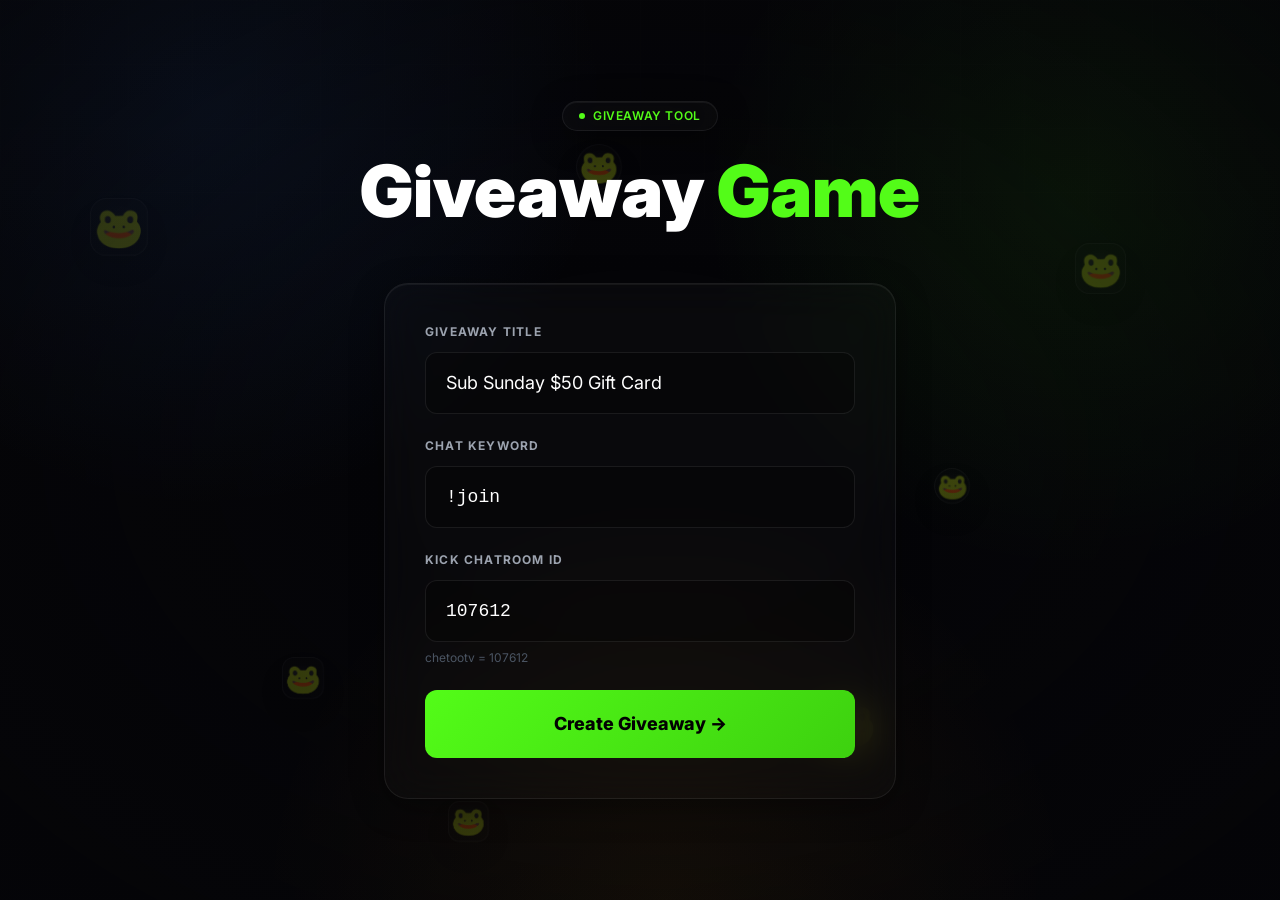
==== index.html @ 561f80f5 "Create index.html" ====
<!DOCTYPE html>
<html lang="en">
<head>
<script>
// IMMEDIATE HIDE LANDING WHEN GAME PARAM PRESENT
(function(){try{var p=new URLSearchParams(window.location.search);if(p.get('game')||p.get('watch')||p.get('boardwatch')||p.get('tournament')||p.get('overlay')){var s=document.createElement('style');s.textContent='#setup-screen,#dashboard-screen,#game-preview-panel{display:none !important} body{background:#050508 !important}';document.documentElement.appendChild(s);document.addEventListener('DOMContentLoaded',function(){document.getElementById('setup-screen')?.classList.add('hidden');document.getElementById('dashboard-screen')?.classList.add('hidden');document.getElementById('game-preview-panel')?.classList.add('hidden');document.body.classList.add('game-mode');});}}catch(e){}})();
</script>

<script>

(function () {
  
  var storageOk = false;
  try {
    var probe = window.localStorage;
    probe.setItem('__ga_probe', '1');
    probe.removeItem('__ga_probe');
    storageOk = true;
  } catch (e) { storageOk = false; }
  if (!storageOk) {
    var mem = {};
    var shim = {
      getItem: function (k) { k = String(k); return Object.prototype.hasOwnProperty.call(mem, k) ? mem[k] : null; },
      setItem: function (k, v) { mem[String(k)] = String(v); },
      removeItem: function (k) { delete mem[String(k)]; },
      clear: function () { mem = {}; },
      key: function (i) { return Object.keys(mem)[i] || null; }
    };
    Object.defineProperty(shim, 'length', { get: function () { return Object.keys(mem).length; } });
    try { Object.defineProperty(window, 'localStorage', { configurable: true, get: function () { return shim; } }); } catch (e) {}
    window.__GA_STORAGE_SHIM = true;
  }

  
  var style = document.createElement('style');
  style.textContent =
    '#ga-toasts{position:fixed;top:14px;left:50%;transform:translateX(-50%);z-index:2147483647;' +
    'display:flex;flex-direction:column;gap:8px;align-items:center;pointer-events:none;' +
    'font-family:system-ui,Segoe UI,sans-serif}' +
    '.ga-toast{pointer-events:auto;cursor:pointer;max-width:min(560px,92vw);padding:12px 18px;' +
    'border-radius:12px;background:#0b1120;color:#e8f0ff;border:1px solid rgba(83,252,24,.5);' +
    'box-shadow:0 10px 40px -10px rgba(0,0,0,.8);font-size:14px;font-weight:600;line-height:1.45;' +
    'white-space:pre-wrap;text-align:center;animation:ga-toast-in .18s ease}' +
    '@keyframes ga-toast-in{from{opacity:0;transform:translateY(-8px)}to{opacity:1;transform:none}}';
  (document.head || document.documentElement).appendChild(style);
  var host = null;
  function toastHost() {
    if (host && host.isConnected) return host;
    host = document.createElement('div');
    host.id = 'ga-toasts';
    (document.body || document.documentElement).appendChild(host);
    return host;
  }
  window.alert = function (msg) {
    var text = String(msg == null ? '' : msg);
    try {
      var box = toastHost();
      var t = document.createElement('div');
      t.className = 'ga-toast';
      t.textContent = text;
      t.onclick = function () { t.remove(); };
      box.appendChild(t);
      while (box.children.length > 4) box.removeChild(box.firstChild);
      setTimeout(function () { t.remove(); }, 4500);
    } catch (e) {}
    try { console.warn('[alert] ' + text); } catch (e) {}
  };
})();
</script>
  <meta charset="UTF-8">
  <meta name="viewport" content="width=device-width, initial-scale=1.0, maximum-scale=1.0, user-scalable=no">
  <title>Giveaway Game</title>
  
  <link href="https://fonts.googleapis.com/css2?family=Space+Grotesk:wght@500;600;700;800&family=JetBrains+Mono:wght@400;500;600;700&family=Inter:wght@400;500;600;700;800;900&display=swap" rel="stylesheet">
  <style>
    :root { --bg:#050508; --surface:#0b0b12; --surface-2:#12121b; --line:rgba(255,255,255,0.07); --brand:#53fc18; --brand-dim:#3dd10f; --cyan:#00d4ff; --red:#ff3366; --gold:#ffd700; --text-dim:#6b7280; }
    * { font-family:'Inter',sans-serif; -webkit-tap-highlight-color:transparent; box-sizing:border-box; }
    .font-display { font-family:'Space Grotesk','Inter',sans-serif; letter-spacing:-0.02em; }
    .font-mono { font-family:'JetBrains Mono',ui-monospace,monospace; }
    html { background:var(--bg); min-height:100%; }
    body { background:transparent; color:white; overflow-x:hidden; touch-action:manipulation; position:relative; }
    .bg-yes-hero { position:fixed; inset:0; z-index:0; overflow:hidden; pointer-events:none; }
    .bg-yes-hero__img { position:absolute; inset:-5%; width:110%; height:110%; object-fit:cover; object-position:center 35%; animation:yesBgPan 16s ease-in-out infinite alternate; will-change:transform; filter:saturate(1.2) contrast(1.1) brightness(1.05); }
    .bg-yes-hero__img--ghost { opacity:0.22; animation:yesBgPanAlt 20s ease-in-out infinite alternate-reverse; filter:blur(4px) saturate(1.5); mix-blend-mode:screen; }
    .bg-yes-hero__pulse { position:absolute; inset:0; z-index:2; background:radial-gradient(circle at 50% 75%,rgba(83,252,24,0.18) 0%,transparent 50%); animation:yesBgPulse 4s ease-in-out infinite; }
    .bg-yes-hero__shade { position:absolute; inset:0; z-index:3; background:linear-gradient(180deg,rgba(5,5,8,0.45) 0%,rgba(5,5,8,0.25) 45%,rgba(5,5,8,0.55) 100%),radial-gradient(ellipse 100% 80% at 50% 20%,transparent 30%,rgba(5,5,8,0.5) 100%); }
    @keyframes yesBgPan { 0%{transform:scale(1) translate(0,0);} 50%{transform:scale(1.08) translate(-1.2%,1.5%);} 100%{transform:scale(1.12) translate(1.5%,-1%);} }
    @keyframes yesBgPanAlt { 0%{transform:scale(1.04) translate(1%,0) rotate(0deg);} 100%{transform:scale(1.14) translate(-2%,2.5%) rotate(0.8deg);} }
    @keyframes yesBgPulse { 0%,100%{opacity:0.4;transform:scale(1);} 50%{opacity:0.85;transform:scale(1.05);} }
    .bg-mesh { position:fixed; inset:0; z-index:1; pointer-events:none; background:radial-gradient(ellipse 80% 50% at 50% -20%,rgba(83,252,24,0.06),transparent),radial-gradient(ellipse 55% 40% at 90% 10%,rgba(0,212,255,0.04),transparent),radial-gradient(ellipse 60% 40% at 10% 90%,rgba(255,51,102,0.03),transparent); }
    .bg-grain { position:fixed; inset:0; z-index:2; pointer-events:none; opacity:0.25; background-image:linear-gradient(rgba(255,255,255,0.025) 1px,transparent 1px),linear-gradient(90deg,rgba(255,255,255,0.025) 1px,transparent 1px); background-size:44px 44px; -webkit-mask-image:radial-gradient(ellipse 70% 60% at 50% 20%,black,transparent); mask-image:radial-gradient(ellipse 70% 60% at 50% 20%,black,transparent); }
    .site-layer { position:relative; z-index:10; }
    body.game-mode .bg-yes-hero, body.game-mode .bg-mesh { display:none !important; }
    body.game-mode #setup-screen, body.game-mode #dashboard-screen, body.game-mode #game-preview-panel, body.game-mode #game-chat-pill { display:none !important; }
    body.game-mode { background:#050508 !important; }
    /* When any game overlay is visible, force hide landing */
    body:has([id$="-overlay"]:not(.hidden)) #setup-screen,
    body:has([id$="-overlay"]:not(.hidden)) #dashboard-screen { display:none !important; }
    .glass { background:rgba(255,255,255,0.02); backdrop-filter:blur(20px); border:1px solid var(--line); box-shadow:0 8px 32px rgba(0,0,0,0.4),inset 0 1px 0 rgba(255,255,255,0.05); }
    .hud-panel { position:relative; }
    .hud-panel::before,.hud-panel::after { content:''; position:absolute; width:18px; height:18px; border:2px solid rgba(83,252,24,0.5); pointer-events:none; }
    .hud-panel::before { top:-1px; left:-1px; border-right:none; border-bottom:none; border-radius:6px 0 0 0; }
    .hud-panel::after { bottom:-1px; right:-1px; border-left:none; border-top:none; border-radius:0 0 6px 0; }
    .eyebrow { font-family:'JetBrains Mono',monospace; font-size:11px; font-weight:600; letter-spacing:0.18em; text-transform:uppercase; }
    .brand-mark { width:34px; height:34px; border-radius:9px; background:linear-gradient(145deg,var(--brand),var(--brand-dim)); display:flex; align-items:center; justify-content:center; font-weight:900; color:#020202; box-shadow:0 4px 20px rgba(83,252,24,0.35); }
    .top-nav { border-bottom:1px solid var(--line); background:linear-gradient(180deg,rgba(5,5,8,0.9),rgba(5,5,8,0.4)); backdrop-filter:blur(12px); }
    .btn-primary { background:linear-gradient(135deg,var(--brand) 0%,var(--brand-dim) 100%); color:#020202; font-weight:800; transition:all 0.2s; }
    .btn-primary:hover { transform:translateY(-2px); box-shadow:0 10px 40px rgba(83,252,24,0.25); }
    .btn-primary:disabled { opacity:0.4; transform:none; cursor:not-allowed; }
    .btn-secondary { background:rgba(255,255,255,0.05); border:1px solid rgba(255,255,255,0.1); color:white; font-weight:600; transition:all 0.2s; }
    .btn-secondary:hover { background:rgba(255,255,255,0.1); border-color:rgba(83,252,24,0.3); }
    .btn-danger { background:linear-gradient(135deg,var(--red) 0%,#e11d48 100%); color:white; font-weight:800; transition:all 0.2s; }
    .btn-danger:hover { transform:translateY(-2px); box-shadow:0 10px 40px rgba(255,51,102,0.3); }
    .input-field { background:rgba(0,0,0,0.3); border:1px solid rgba(255,255,255,0.08); transition:all 0.2s; }
    .input-field:focus { border-color:var(--brand); box-shadow:0 0 0 3px rgba(83,252,24,0.1); outline:none; }
    .stat-card { background:linear-gradient(145deg,rgba(255,255,255,0.03) 0%,rgba(255,255,255,0.01) 100%); border:1px solid rgba(255,255,255,0.05); position:relative; overflow:hidden; }
    .game-bg-animated { position:fixed; inset:0; z-index:-3; overflow:hidden; background:radial-gradient(circle at 20% 50%,rgba(83,252,24,0.06) 0%,transparent 50%),radial-gradient(circle at 80% 20%,rgba(0,212,255,0.04) 0%,transparent 50%),radial-gradient(circle at 40% 80%,rgba(255,51,102,0.03) 0%,transparent 50%); }
    .game-bg-animated::before { content:''; position:absolute; inset:-50%; background:radial-gradient(circle at 30% 30%,rgba(83,252,24,0.05) 0%,transparent 40%),radial-gradient(circle at 70% 70%,rgba(0,212,255,0.04) 0%,transparent 40%),radial-gradient(circle at 50% 50%,rgba(255,51,102,0.03) 0%,transparent 40%); animation:bgDrift 15s ease-in-out infinite alternate; }
    .game-bg-animated::after { content:''; position:absolute; inset:0; background-image:radial-gradient(circle,rgba(255,255,255,0.025) 1px,transparent 1px); background-size:50px 50px; animation:bgGridMove 20s linear infinite; }
    @keyframes bgDrift { 0%{transform:translate(0,0) scale(1) rotate(0deg);} 33%{transform:translate(3%,-2%) scale(1.03) rotate(0.5deg);} 66%{transform:translate(-2%,3%) scale(0.97) rotate(-0.3deg);} 100%{transform:translate(1%,1%) scale(1.02) rotate(0.2deg);} }
    @keyframes bgGridMove { 0%{background-position:0 0;} 100%{background-position:50px 50px;} }
    .game-bg-animated.urgent::before { animation:bgDriftUrgent 0.4s ease-in-out infinite alternate !important; filter:saturate(2) brightness(1.3); }
    @keyframes bgDriftUrgent { 0%{transform:scale(1) rotate(0deg);} 100%{transform:scale(1.15) rotate(2deg);} }
    .timer-urgent { animation:timerPulse 0.35s ease-in-out infinite alternate,timerShake 0.25s ease-in-out infinite !important; color:#ff3366 !important; text-shadow:0 0 40px rgba(255,51,102,0.8),0 0 80px rgba(255,51,102,0.4) !important; }
    @keyframes timerPulse { 0%{transform:scale(1);} 100%{transform:scale(1.2);} }
    @keyframes timerShake { 0%,100%{transform:translateX(0) scale(1.2);} 20%{transform:translateX(-6px) scale(1.2);} 40%{transform:translateX(6px) scale(1.2);} 60%{transform:translateX(-4px) scale(1.2);} 80%{transform:translateX(4px) scale(1.2);} }
    .round-results { animation:resultsIn 0.6s cubic-bezier(0.16,1,0.3,1); }
    @keyframes resultsIn { from{opacity:0;transform:translateY(40px) scale(0.95);} to{opacity:1;transform:translateY(0) scale(1);} }
    .eliminated-pill { animation:elimPulse 0.5s ease-out; border:1px solid rgba(255,51,102,0.45) !important; opacity:0.55; filter:grayscale(0.4); }
    @keyframes elimPulse { 0%{transform:scale(1);opacity:1;} 50%{transform:scale(1.08) rotate(-2deg);opacity:0.7;} 100%{transform:scale(1);opacity:0.55;} }
    .survivor-pill { animation:survGlow 0.5s ease-out 0.2s both; border:1px solid rgba(83,252,24,0.5) !important; box-shadow:0 0 16px rgba(83,252,24,0.15); }
    @keyframes survGlow { from{opacity:0;transform:translateX(-20px);} to{opacity:1;transform:translateX(0);} }
    .stat-card::before { content:''; position:absolute; top:0; left:0; right:0; height:2px; background:linear-gradient(90deg,transparent,var(--stat-color,var(--brand)),transparent); opacity:0.6; }
    .entrant-pill { animation:slideIn 0.4s ease; background:rgba(255,255,255,0.03); border:1px solid rgba(255,255,255,0.06); }
    @keyframes slideIn { from{opacity:0;transform:translateX(-10px);} to{opacity:1;transform:translateX(0);} }
    .live-dot { animation:pulse 2s infinite; }
    @keyframes pulse { 0%,100%{opacity:1;} 50%{opacity:0.4;} }
    .countdown-number { font-family:'Space Grotesk',sans-serif; font-size:20vw; font-weight:800; background:linear-gradient(135deg,#53fc18,#22c55e); -webkit-background-clip:text; -webkit-text-fill-color:transparent; }
    #streamer-start-wrap { pointer-events:none; }
    .hn-pip { color:#4b5563; margin-left:2px; text-shadow:0 0 6px rgba(0,0,0,.6); transition:color .2s, text-shadow .2s; }
    .hn-pip.on { color:#d4a24c; text-shadow:0 0 12px rgba(212,162,76,.75); }
    .streamer-start-btn {
      pointer-events:auto; font-family:'Space Grotesk',sans-serif; font-size:1.35rem; font-weight:800;
      letter-spacing:0.06em; padding:1rem 2.75rem; border-radius:999px; border:none; cursor:pointer;
      color:#050508; background:linear-gradient(135deg,#53fc18,#22c55e);
      box-shadow:0 0 40px rgba(83,252,24,0.45),0 8px 32px rgba(0,0,0,0.5);
      animation:streamerStartPulse 1.6s ease-in-out infinite;
      transition:transform 0.15s ease, box-shadow 0.15s ease;
    }
    .streamer-start-btn:hover { transform:scale(1.06); box-shadow:0 0 55px rgba(83,252,24,0.6),0 12px 40px rgba(0,0,0,0.55); }
    .streamer-start-btn:active { transform:scale(0.98); }
    @keyframes streamerStartPulse { 0%,100%{box-shadow:0 0 40px rgba(83,252,24,0.45),0 8px 32px rgba(0,0,0,0.5);} 50%{box-shadow:0 0 65px rgba(83,252,24,0.75),0 8px 32px rgba(0,0,0,0.5);} }
    .game-preview-btn { position:relative; overflow:hidden; }
    .game-preview-btn::after { content:''; position:absolute; bottom:0; left:0; height:3px; width:0; background:rgba(255,255,255,0.85); border-radius:0 2px 0 0; pointer-events:none; z-index:2; }
    .game-preview-btn.preview-charging::after { animation:previewChargeBar 2s linear forwards; }
    @keyframes previewChargeBar { from{width:0;} to{width:100%;} }
    .game-preview-panel { position:fixed; z-index:200; width:500px; pointer-events:none; border-radius:16px; overflow:hidden; background:#0b0b14; border:1px solid rgba(83,252,24,0.35); box-shadow:0 20px 60px rgba(0,0,0,0.65),0 0 40px rgba(83,252,24,0.12); animation:previewPopIn 0.25s ease-out; }
    @keyframes previewPopIn { from{opacity:0;transform:scale(0.92) translateY(6px);} to{opacity:1;transform:scale(1) translateY(0);} }
    .game-preview-rec { display:flex; align-items:center; gap:6px; padding:8px 12px; font-size:10px; font-weight:800; letter-spacing:0.12em; color:#94a3b8; background:rgba(0,0,0,0.45); border-bottom:1px solid rgba(255,255,255,0.06); }
    .game-preview-rec .rec-dot { width:8px; height:8px; border-radius:50%; background:#ef4444; animation:recBlink 1s ease-in-out infinite; }
    @keyframes recBlink { 0%,100%{opacity:1;} 50%{opacity:0.35;} }
    #game-preview-canvas { display:block; width:100%; height:auto; background:#050508; }
    .game-preview-title { padding:10px 14px 4px; font-size:14px; font-weight:800; color:#fff; }
    .game-preview-desc { padding:0 14px 12px; font-size:11px; line-height:1.45; color:#94a3b8; }
    .winner-text { font-family:'Space Grotesk',sans-serif; font-size:8vw; font-weight:800; background:linear-gradient(135deg,#ffd700,#ffaa00); -webkit-background-clip:text; -webkit-text-fill-color:transparent; }
    .race-track { position:relative; height:180px; background:linear-gradient(180deg,#1a1a2e 0%,#0f0f1a 100%); border-radius:20px; overflow:hidden; border:2px solid rgba(255,255,255,0.08); }
    .link-box { background:rgba(0,0,0,0.4); border:1px solid rgba(83,252,24,0.2); border-radius:8px; padding:10px 14px; font-family:monospace; font-size:12px; color:#53fc18; word-break:break-all; }
    .confetti { position:absolute; width:10px; height:10px; animation:confetti-fall 3s ease-out forwards; }
    @keyframes confetti-fall { 0%{transform:translateY(-100px) rotate(0deg);opacity:1;} 100%{transform:translateY(100vh) rotate(720deg);opacity:0;} }
    .tap-zone { position:fixed; inset:0; display:flex; flex-direction:column; align-items:center; justify-content:center; background:#050508; cursor:pointer; user-select:none; -webkit-user-select:none; }
    .tap-zone:active { background:#0a0a14; }
    .tap-ripple { position:absolute; border-radius:50%; background:rgba(83,252,24,0.25); transform:scale(0); animation:ripple 0.5s ease-out; pointer-events:none; }
    @keyframes ripple { to{transform:scale(4);opacity:0;} }
    .player-hud { position:fixed; bottom:30px; left:50%; transform:translateX(-50%); text-align:center; pointer-events:none; }
    .hidden { display:none !important; }

    
    .manual-tournament-overlay { position:fixed; inset:0; z-index:155; overflow:auto; color:#f8fafc; background:radial-gradient(circle at 50% -15%,rgba(245,158,11,.2),transparent 38%),radial-gradient(circle at 100% 60%,rgba(83,252,24,.08),transparent 35%),#050508; }
    .mt-shell { width:min(1540px,100%); min-height:100%; margin:0 auto; padding:28px; }
    .mt-topbar { display:flex; align-items:center; justify-content:space-between; gap:18px; margin-bottom:22px; }
    .mt-kicker { color:#fbbf24; font:800 11px/1 'JetBrains Mono',monospace; letter-spacing:.2em; text-transform:uppercase; }
    .mt-title { margin:7px 0 0; font:800 clamp(28px,4vw,50px)/1 'Space Grotesk',sans-serif; letter-spacing:-.035em; }
    .mt-close { width:42px; height:42px; flex:0 0 42px; border-radius:12px; border:1px solid rgba(255,255,255,.12); background:rgba(255,255,255,.05); color:#fff; cursor:pointer; font-size:20px; transition:.2s; }
    .mt-close:hover { border-color:rgba(251,191,36,.55); background:rgba(251,191,36,.1); transform:translateY(-1px); }
    .mt-setup { width:min(850px,100%); margin:35px auto 0; padding:clamp(22px,4vw,38px); border:1px solid rgba(251,191,36,.24); border-radius:26px; background:linear-gradient(145deg,rgba(255,255,255,.055),rgba(255,255,255,.018)); box-shadow:0 30px 80px rgba(0,0,0,.42); }
    .mt-setup-head { display:flex; align-items:flex-start; gap:14px; margin-bottom:24px; }
    .mt-step-icon { width:44px; height:44px; display:grid; place-items:center; flex:0 0 44px; border-radius:13px; color:#09090b; background:linear-gradient(135deg,#fde047,#f59e0b); box-shadow:0 8px 25px rgba(245,158,11,.25); font-weight:900; }
    .mt-setup h2 { margin:0 0 5px; font:750 22px/1.2 'Space Grotesk',sans-serif; }
    .mt-muted { margin:0; color:#94a3b8; font-size:13px; line-height:1.55; }
    .mt-name-grid { display:grid; grid-template-columns:repeat(2,minmax(0,1fr)); gap:12px; }
    .mt-input-wrap { display:flex; align-items:center; gap:10px; min-width:0; padding:8px 12px; border:1px solid rgba(255,255,255,.09); border-radius:13px; background:rgba(0,0,0,.28); transition:.2s; }
    .mt-input-wrap:focus-within { border-color:rgba(251,191,36,.75); box-shadow:0 0 0 3px rgba(251,191,36,.1); }
    .mt-seed-num { width:25px; height:25px; display:grid; place-items:center; flex:0 0 25px; border-radius:8px; background:rgba(251,191,36,.12); color:#fbbf24; font:800 11px/1 'JetBrains Mono',monospace; }
    .mt-name-input { width:100%; min-width:0; border:0; outline:0; background:transparent; color:#fff; font-size:14px; font-weight:700; }
    .mt-name-input::placeholder { color:#475569; font-weight:500; }
    .mt-error { min-height:20px; margin-top:12px; color:#fb7185; font-size:12px; font-weight:700; text-align:center; }
    .mt-primary { width:100%; margin-top:4px; padding:15px 18px; border:0; border-radius:14px; cursor:pointer; color:#09090b; background:linear-gradient(135deg,#fde047,#f59e0b); font-size:15px; font-weight:900; letter-spacing:.01em; transition:.2s; }
    .mt-primary:hover:not(:disabled) { transform:translateY(-2px); box-shadow:0 14px 34px rgba(245,158,11,.25); }
    .mt-primary:disabled { cursor:not-allowed; opacity:.35; }
    .mt-board-view { width:100%; }
    .mt-board-toolbar { display:flex; align-items:center; justify-content:space-between; gap:16px; flex-wrap:wrap; margin-bottom:14px; padding:14px 16px; border:1px solid rgba(255,255,255,.07); border-radius:16px; background:rgba(255,255,255,.025); }
    .mt-help { color:#cbd5e1; font-size:13px; }
    .mt-help strong { color:#fbbf24; }
    .mt-actions { display:flex; gap:8px; flex-wrap:wrap; }
    .mt-action-btn { padding:9px 12px; border:1px solid rgba(255,255,255,.1); border-radius:10px; cursor:pointer; background:rgba(255,255,255,.045); color:#e2e8f0; font-size:12px; font-weight:800; transition:.2s; }
    .mt-action-btn:hover:not(:disabled) { border-color:rgba(251,191,36,.45); color:#fbbf24; background:rgba(251,191,36,.08); }
    .mt-action-btn:disabled { cursor:not-allowed; opacity:.32; }
    .mt-progress-track { height:5px; overflow:hidden; margin-bottom:16px; border-radius:99px; background:rgba(255,255,255,.06); }
    .mt-progress-fill { height:100%; width:0; border-radius:inherit; background:linear-gradient(90deg,#f59e0b,#fde047,#53fc18); transition:width .35s ease; }
    .mt-bracket-scroll { width:100%; overflow-x:auto; padding-bottom:12px; border:1px solid rgba(255,255,255,.07); border-radius:22px; background:linear-gradient(180deg,rgba(255,255,255,.026),rgba(255,255,255,.012)); scrollbar-color:#475569 transparent; }
    .mt-bracket-board { position:relative; display:grid; grid-template-columns:repeat(5,minmax(230px,1fr)); gap:50px; width:100%; min-width:1450px; height:720px; padding:20px 28px 24px; }
    .mt-lines { position:absolute; inset:0; z-index:0; overflow:visible; pointer-events:none; }
    .mt-line { fill:none; stroke:rgba(168,85,247,.34); stroke-width:2; vector-effect:non-scaling-stroke; }
    .mt-line.is-complete { stroke:#53fc18; filter:drop-shadow(0 0 5px rgba(83,252,24,.35)); }
    .mt-stage { position:relative; z-index:2; min-width:0; }
    .mt-stage-label { height:34px; display:flex; align-items:center; justify-content:center; gap:8px; color:#94a3b8; font:800 10px/1 'JetBrains Mono',monospace; letter-spacing:.16em; text-transform:uppercase; }
    .mt-stage-label span { display:inline-grid; place-items:center; width:21px; height:21px; border-radius:7px; background:rgba(255,255,255,.07); color:#fbbf24; letter-spacing:0; }
    .mt-stage-body { height:580px; display:flex; flex-direction:column; justify-content:space-around; gap:12px; }
    .mt-match { position:relative; padding:9px; border:1px solid rgba(255,255,255,.09); border-radius:14px; background:linear-gradient(145deg,rgba(19,19,30,.98),rgba(9,9,15,.98)); box-shadow:0 14px 32px rgba(0,0,0,.28); transition:.25s; }
    .mt-match.is-decided { border-color:rgba(83,252,24,.28); }
    .mt-match-tag { display:flex; align-items:center; justify-content:space-between; margin-bottom:6px; padding:0 2px; color:#64748b; font:700 9px/1.2 'JetBrains Mono',monospace; letter-spacing:.1em; text-transform:uppercase; }
    .mt-match-tag .done { color:#53fc18; }
    .mt-player-chip,.mt-drop-slot { min-height:42px; border-radius:10px; }
    .mt-player-chip { position:relative; display:flex; align-items:center; gap:9px; padding:7px 9px; border:1px solid rgba(255,255,255,.085); background:rgba(255,255,255,.045); cursor:grab; user-select:none; transition:transform .16s,border-color .16s,opacity .16s,background .16s,box-shadow .16s; }
    .mt-player-chip + .mt-player-chip { margin-top:6px; }
    .mt-player-chip:hover { transform:translateX(3px); border-color:rgba(251,191,36,.55); background:rgba(251,191,36,.08); }
    .mt-player-chip:active { cursor:grabbing; }
    .mt-player-chip.is-picked { border-color:#fbbf24; box-shadow:0 0 0 3px rgba(251,191,36,.14); }
    .mt-player-chip.is-advanced { border-color:rgba(83,252,24,.56); background:rgba(83,252,24,.09); box-shadow:0 0 18px rgba(83,252,24,.08); }
    .mt-player-chip.is-eliminated { opacity:.35; filter:grayscale(.5); }
    .mt-avatar { width:27px; height:27px; display:grid; place-items:center; flex:0 0 27px; border-radius:8px; color:white; font-size:11px; font-weight:900; box-shadow:inset 0 1px 0 rgba(255,255,255,.2); }
    .mt-player-name { min-width:0; overflow:hidden; color:#f8fafc; font-size:12px; font-weight:800; text-overflow:ellipsis; white-space:nowrap; }
    .mt-drag-icon { margin-left:auto; color:#475569; font-size:13px; }
    .mt-win-mark { margin-left:auto; color:#53fc18; font-size:11px; font-weight:900; }
    .mt-drop-slot { display:flex; align-items:center; margin-top:6px; padding:4px; border:1px dashed rgba(148,163,184,.22); background:rgba(2,6,23,.38); transition:.18s; }
    .mt-drop-slot:first-of-type { margin-top:0; }
    .mt-drop-slot .mt-player-chip { width:100%; min-height:34px; margin:0; padding:4px 6px; }
    .mt-drop-placeholder { width:100%; padding:0 8px; color:#475569; font:700 9px/1.2 'JetBrains Mono',monospace; text-align:center; text-transform:uppercase; }
    .mt-drop-slot.is-valid { border-color:#fbbf24; background:rgba(251,191,36,.12); box-shadow:0 0 0 3px rgba(251,191,36,.1); }
    .mt-drop-slot.is-over { border-color:#53fc18; background:rgba(83,252,24,.13); transform:scale(1.025); }
    .mt-champion-card { position:relative; display:grid; place-items:center; min-height:190px; padding:16px; overflow:hidden; border:1px solid rgba(251,191,36,.34); border-radius:20px; background:radial-gradient(circle at 50% 10%,rgba(251,191,36,.2),transparent 60%),rgba(13,13,20,.96); text-align:center; box-shadow:0 20px 45px rgba(0,0,0,.35); }
    .mt-champion-card::before { content:'🏆'; position:absolute; top:14px; font-size:38px; filter:drop-shadow(0 8px 14px rgba(245,158,11,.25)); }
    .mt-champion-card .mt-drop-slot { width:100%; min-height:58px; margin-top:54px; border-color:rgba(251,191,36,.3); }
    .mt-champion-card.has-winner { border-color:#fbbf24; animation:mtChampionPulse 1.8s ease-in-out infinite; }
    .mt-champion-card.has-winner .mt-player-chip { justify-content:center; border-color:#fbbf24; background:rgba(251,191,36,.13); cursor:default; }
    .mt-champion-card.has-winner .mt-avatar { width:34px; height:34px; flex-basis:34px; }
    .mt-champion-label { position:absolute; top:63px; color:#fbbf24; font:900 10px/1 'JetBrains Mono',monospace; letter-spacing:.15em; text-transform:uppercase; }
    .mt-status { margin:14px 0 0; min-height:22px; color:#94a3b8; font-size:13px; font-weight:700; text-align:center; }
    .mt-status.success { color:#53fc18; }
    .mt-status.error { color:#fb7185; }
    .mt-confetti-piece { position:fixed; z-index:180; top:-20px; width:9px; height:14px; border-radius:2px; pointer-events:none; animation:mtConfettiFall 2.8s cubic-bezier(.15,.8,.25,1) forwards; }
    @keyframes mtChampionPulse { 0%,100%{box-shadow:0 20px 45px rgba(0,0,0,.35),0 0 0 rgba(251,191,36,0)} 50%{box-shadow:0 20px 45px rgba(0,0,0,.35),0 0 34px rgba(251,191,36,.24)} }
    @keyframes mtConfettiFall { to{transform:translate3d(var(--drift),105vh,0) rotate(820deg);opacity:.1} }
    @media (max-width:700px) { .mt-shell{padding:18px 12px}.mt-name-grid{grid-template-columns:1fr}.mt-title{font-size:30px}.mt-board-toolbar{align-items:flex-start}.mt-actions{width:100%}.mt-action-btn{flex:1}.mt-bracket-board{min-width:1120px;padding-inline:20px} }
    @media (prefers-reduced-motion:reduce) { .mt-player-chip,.mt-primary,.mt-close{transition:none}.mt-champion-card.has-winner{animation:none}.mt-confetti-piece{display:none} }

    
    .bg-yes-hero,.bg-mesh,.bg-grain,.game-bg-animated { display:none !important; }
    body { background:#050508 !important; }
    body.game-mode { background:#050508 !important; }
    body > [id$="-overlay"],.manual-tournament-overlay { background:transparent !important; }
    .tap-zone { background:transparent !important; }
    .floating-world-bg { position:fixed; inset:0; z-index:3; overflow:hidden; pointer-events:none; background:#050508; isolation:isolate; }
    .floating-world-bg::before { content:''; position:absolute; inset:0; z-index:-2; background:radial-gradient(circle at 16% 12%,rgba(59,130,246,.1),transparent 30%),radial-gradient(circle at 84% 22%,rgba(83,252,24,.075),transparent 29%),radial-gradient(circle at 52% 100%,rgba(245,158,11,.075),transparent 36%); }
    .floating-world-bg::after { content:''; position:absolute; inset:0; z-index:4; background:radial-gradient(ellipse at center,transparent 28%,rgba(5,5,8,.48) 100%); }
    .fw-grid { position:absolute; inset:0; z-index:-1; opacity:.16; background-image:linear-gradient(rgba(255,255,255,.035) 1px,transparent 1px),linear-gradient(90deg,rgba(255,255,255,.035) 1px,transparent 1px); background-size:64px 64px; -webkit-mask-image:linear-gradient(to bottom,black,transparent 88%); mask-image:linear-gradient(to bottom,black,transparent 88%); }
    .fw-object { position:absolute; z-index:1; display:grid; place-items:center; width:calc(var(--size) * 1.45); height:calc(var(--size) * 1.45); border:1px solid rgba(255,255,255,.09); border-radius:28%; background:rgba(255,255,255,.035); font-size:var(--size); line-height:1; opacity:.32; filter:drop-shadow(0 12px 16px rgba(0,0,0,.5)); will-change:transform; }
    .fw-object::after { content:''; position:absolute; inset:9%; z-index:-1; border-radius:inherit; background:radial-gradient(circle,rgba(255,255,255,.08),transparent 68%); }
    .fw-car { left:-12vw; top:var(--top); animation:fwDrive var(--duration) linear var(--delay) infinite; }
    .fw-plane { right:-12vw; top:var(--top); animation:fwFly var(--duration) linear var(--delay) infinite; }
    .fw-frog { left:var(--left); top:var(--top); animation:fwFrogFloat var(--duration) ease-in-out var(--delay) infinite alternate; }
    .fw-object:nth-child(3n) { border-radius:50%; }
    .fw-object:nth-child(4n) { opacity:.22; }
    @keyframes fwDrive { 0%{transform:translate3d(-16vw,12px,0) rotate(-7deg)} 24%{transform:translate3d(28vw,-22px,0) rotate(4deg)} 52%{transform:translate3d(63vw,18px,0) rotate(-3deg)} 78%{transform:translate3d(94vw,-14px,0) rotate(5deg)} 100%{transform:translate3d(128vw,10px,0) rotate(-5deg)} }
    @keyframes fwFly { 0%{transform:translate3d(16vw,28px,0) rotate(-13deg)} 35%{transform:translate3d(-35vw,-34px,0) rotate(-5deg)} 68%{transform:translate3d(-78vw,18px,0) rotate(-11deg)} 100%{transform:translate3d(-128vw,-24px,0) rotate(-7deg)} }
    @keyframes fwFrogFloat { 0%{transform:translate3d(-10px,-18px,0) rotate(-8deg) scale(.93)} 48%{transform:translate3d(16px,9px,0) rotate(5deg) scale(1.04)} 100%{transform:translate3d(-7px,28px,0) rotate(-3deg) scale(.98)} }
    @media (max-width:700px) { .fw-object{opacity:.23}.fw-hide-mobile{display:none}.fw-grid{background-size:48px 48px} }
    @media (prefers-reduced-motion:reduce) { .fw-object{animation:none !important} }
    

    body.game-mode .fw-object { display:none !important; }

    
    .p-card { animation:slideIn 0.35s ease; background:rgba(255,255,255,0.035); border:1px solid rgba(255,255,255,0.07); border-radius:14px; padding:8px; display:flex; flex-direction:column; align-items:center; gap:6px; position:relative; transition:all .25s; }
    .p-avatar { width:38px; height:38px; border-radius:50%; display:flex; align-items:center; justify-content:center; font-weight:800; font-size:14px; color:#050508; flex-shrink:0; box-shadow:0 2px 10px rgba(0,0,0,0.4), inset 0 1px 0 rgba(255,255,255,0.35); border:2px solid rgba(255,255,255,0.15); }
    .p-name { font-size:11px; font-weight:700; color:#e5e7eb; text-align:center; white-space:nowrap; overflow:hidden; text-overflow:ellipsis; max-width:100%; }
    .p-value { font-size:10px; font-weight:700; padding:1px 8px; border-radius:99px; background:rgba(255,255,255,0.08); color:#9ca3af; }
    .p-rank { position:absolute; top:-6px; left:-6px; width:18px; height:18px; border-radius:50%; background:#ffd700; color:#050508; font-size:10px; font-weight:900; display:flex; align-items:center; justify-content:center; box-shadow:0 2px 6px rgba(0,0,0,0.5); }
    .p-card.is-survivor { border-color:rgba(83,252,24,0.5); box-shadow:0 0 14px rgba(83,252,24,0.18); animation:survGlow .5s ease-out .1s both; }
    .p-card.is-eliminated { opacity:0.4; filter:grayscale(0.6); border-color:rgba(255,51,102,0.4); animation:elimPulse .5s ease-out; }
    .p-card.is-eliminated .p-avatar { filter:grayscale(1); }
    

    .p-remove { position:absolute; top:-6px; right:-6px; width:19px; height:19px; border-radius:50%; border:1px solid rgba(255,255,255,.16); background:#14141b; color:#9ca3af; font-size:10px; font-weight:900; line-height:1; cursor:pointer; display:flex; align-items:center; justify-content:center; opacity:.34; transition:.18s; padding:0; }
    .p-card:hover .p-remove { opacity:1; }
    .p-remove:hover { background:#ff3366; color:#050508; border-color:#ff3366; transform:scale(1.12); }
    .p-remove:focus-visible { opacity:1; outline:2px solid #a855f7; outline-offset:2px; }
    .entrants-tool { padding:4px 9px; border-radius:8px; border:1px solid rgba(255,255,255,.09); background:rgba(255,255,255,.04); color:#9ca3af; font-size:9px; font-weight:900; letter-spacing:.08em; cursor:pointer; transition:.18s; }
    .entrants-tool:hover:not(:disabled) { color:#ff3366; border-color:rgba(255,51,102,.45); background:rgba(255,51,102,.08); }
    .entrants-tool:disabled { opacity:.3; cursor:not-allowed; }
    #entrants-status { color:#53fc18; }
    .p-card.is-leader { border-color:rgba(255,215,0,0.6); box-shadow:0 0 18px rgba(255,215,0,0.2); }
    .p-live-badge { position:absolute; bottom:-4px; right:-4px; width:12px; height:12px; border-radius:50%; background:#53fc18; border:2px solid #050508; }
    .p-grid { display:grid; grid-template-columns:repeat(auto-fill,minmax(72px,1fr)); gap:10px; }

    
    #entrants-grid, #kick-chat-feed { scrollbar-width:thin; scrollbar-gutter:stable; }
    #entrants-grid { scrollbar-color:#8b5cf6 rgba(255,255,255,.035); }
    #kick-chat-feed { scrollbar-color:#53fc18 rgba(255,255,255,.035); }
    #entrants-grid::-webkit-scrollbar, #kick-chat-feed::-webkit-scrollbar { width:6px; height:6px; }
    #entrants-grid::-webkit-scrollbar-track, #kick-chat-feed::-webkit-scrollbar-track { background:rgba(255,255,255,.025); border-radius:999px; }
    #entrants-grid::-webkit-scrollbar-thumb { background:linear-gradient(180deg,#c084fc,#7c3aed); border-radius:999px; border:1px solid rgba(8,8,12,.75); }
    #kick-chat-feed::-webkit-scrollbar-thumb { background:linear-gradient(180deg,#86efac,#22c55e); border-radius:999px; border:1px solid rgba(8,8,12,.75); }
    #entrants-grid::-webkit-scrollbar-thumb:hover { background:linear-gradient(180deg,#d8b4fe,#a855f7); }
    #kick-chat-feed::-webkit-scrollbar-thumb:hover { background:linear-gradient(180deg,#bbf7d0,#53fc18); }
    #entrants-grid::-webkit-scrollbar-button, #kick-chat-feed::-webkit-scrollbar-button { display:none; width:0; height:0; }
    #entrants-grid::-webkit-scrollbar-corner, #kick-chat-feed::-webkit-scrollbar-corner { background:transparent; }

    .p-count-badge { display:inline-flex; align-items:center; gap:6px; background:rgba(83,252,24,0.1); border:1px solid rgba(83,252,24,0.25); color:#53fc18; font-weight:800; font-size:12px; padding:4px 12px; border-radius:99px; }
    .lane-label { font-size:10px; font-weight:700; color:#9ca3af; white-space:nowrap; overflow:hidden; text-overflow:ellipsis; }
    .legend-scroll { max-height:64px; overflow-y:auto; display:flex; flex-wrap:wrap; gap:6px; justify-content:center; }
    .legend-chip { display:flex; align-items:center; gap:5px; background:rgba(255,255,255,0.05); border:1px solid rgba(255,255,255,0.08); border-radius:99px; padding:3px 9px 3px 3px; font-size:10px; font-weight:700; }
    .legend-dot { width:10px; height:10px; border-radius:50%; flex-shrink:0; }
    .special-meter { height:8px; border-radius:4px; background:rgba(255,255,255,0.08); overflow:hidden; }
    .special-fill { height:100%; border-radius:4px; transition:width .2s; background:linear-gradient(90deg,#ffd700,#ff9d00); }
  </style>
<base target="_blank">
<base target="_blank">
<base target="_blank">
<base target="_blank">
  
  <style>
*,:after,:before{--tw-border-spacing-x:0;--tw-border-spacing-y:0;--tw-translate-x:0;--tw-translate-y:0;--tw-rotate:0;--tw-skew-x:0;--tw-skew-y:0;--tw-scale-x:1;--tw-scale-y:1;--tw-pan-x: ;--tw-pan-y: ;--tw-pinch-zoom: ;--tw-scroll-snap-strictness:proximity;--tw-gradient-from-position: ;--tw-gradient-via-position: ;--tw-gradient-to-position: ;--tw-ordinal: ;--tw-slashed-zero: ;--tw-numeric-figure: ;--tw-numeric-spacing: ;--tw-numeric-fraction: ;--tw-ring-inset: ;--tw-ring-offset-width:0px;--tw-ring-offset-color:#fff;--tw-ring-color:rgba(59,130,246,.5);--tw-ring-offset-shadow:0 0 #0000;--tw-ring-shadow:0 0 #0000;--tw-shadow:0 0 #0000;--tw-shadow-colored:0 0 #0000;--tw-blur: ;--tw-brightness: ;--tw-contrast: ;--tw-grayscale: ;--tw-hue-rotate: ;--tw-invert: ;--tw-saturate: ;--tw-sepia: ;--tw-drop-shadow: ;--tw-backdrop-blur: ;--tw-backdrop-brightness: ;--tw-backdrop-contrast: ;--tw-backdrop-grayscale: ;--tw-backdrop-hue-rotate: ;--tw-backdrop-invert: ;--tw-backdrop-opacity: ;--tw-backdrop-saturate: ;--tw-backdrop-sepia: ;--tw-contain-size: ;--tw-contain-layout: ;--tw-contain-paint: ;--tw-contain-style: }::backdrop{--tw-border-spacing-x:0;--tw-border-spacing-y:0;--tw-translate-x:0;--tw-translate-y:0;--tw-rotate:0;--tw-skew-x:0;--tw-skew-y:0;--tw-scale-x:1;--tw-scale-y:1;--tw-pan-x: ;--tw-pan-y: ;--tw-pinch-zoom: ;--tw-scroll-snap-strictness:proximity;--tw-gradient-from-position: ;--tw-gradient-via-position: ;--tw-gradient-to-position: ;--tw-ordinal: ;--tw-slashed-zero: ;--tw-numeric-figure: ;--tw-numeric-spacing: ;--tw-numeric-fraction: ;--tw-ring-inset: ;--tw-ring-offset-width:0px;--tw-ring-offset-color:#fff;--tw-ring-color:rgba(59,130,246,.5);--tw-ring-offset-shadow:0 0 #0000;--tw-ring-shadow:0 0 #0000;--tw-shadow:0 0 #0000;--tw-shadow-colored:0 0 #0000;--tw-blur: ;--tw-brightness: ;--tw-contrast: ;--tw-grayscale: ;--tw-hue-rotate: ;--tw-invert: ;--tw-saturate: ;--tw-sepia: ;--tw-drop-shadow: ;--tw-backdrop-blur: ;--tw-backdrop-brightness: ;--tw-backdrop-contrast: ;--tw-backdrop-grayscale: ;--tw-backdrop-hue-rotate: ;--tw-backdrop-invert: ;--tw-backdrop-opacity: ;--tw-backdrop-saturate: ;--tw-backdrop-sepia: ;--tw-contain-size: ;--tw-contain-layout: ;--tw-contain-paint: ;--tw-contain-style: }*,:after,:before{box-sizing:border-box;border:0 solid #e5e7eb}:after,:before{--tw-content:""}:host,html{line-height:1.5;-webkit-text-size-adjust:100%;-moz-tab-size:4;-o-tab-size:4;tab-size:4;font-family:ui-sans-serif,system-ui,sans-serif,Apple Color Emoji,Segoe UI Emoji,Segoe UI Symbol,Noto Color Emoji;font-feature-settings:normal;font-variation-settings:normal;-webkit-tap-highlight-color:transparent}body{margin:0;line-height:inherit}hr{height:0;color:inherit;border-top-width:1px}abbr:where([title]){-webkit-text-decoration:underline dotted;text-decoration:underline dotted}h1,h2,h3,h4,h5,h6{font-size:inherit;font-weight:inherit}a{color:inherit;text-decoration:inherit}b,strong{font-weight:bolder}code,kbd,pre,samp{font-family:ui-monospace,SFMono-Regular,Menlo,Monaco,Consolas,Liberation Mono,Courier New,monospace;font-feature-settings:normal;font-variation-settings:normal;font-size:1em}small{font-size:80%}sub,sup{font-size:75%;line-height:0;position:relative;vertical-align:baseline}sub{bottom:-.25em}sup{top:-.5em}table{text-indent:0;border-color:inherit;border-collapse:collapse}button,input,optgroup,select,textarea{font-family:inherit;font-feature-settings:inherit;font-variation-settings:inherit;font-size:100%;font-weight:inherit;line-height:inherit;letter-spacing:inherit;color:inherit;margin:0;padding:0}button,select{text-transform:none}button,input:where([type=button]),input:where([type=reset]),input:where([type=submit]){-webkit-appearance:button;background-color:transparent;background-image:none}:-moz-focusring{outline:auto}:-moz-ui-invalid{box-shadow:none}progress{vertical-align:baseline}::-webkit-inner-spin-button,::-webkit-outer-spin-button{height:auto}[type=search]{-webkit-appearance:textfield;outline-offset:-2px}::-webkit-search-decoration{-webkit-appearance:none}::-webkit-file-upload-button{-webkit-appearance:button;font:inherit}summary{display:list-item}blockquote,dd,dl,figure,h1,h2,h3,h4,h5,h6,hr,p,pre{margin:0}fieldset{margin:0}fieldset,legend{padding:0}menu,ol,ul{list-style:none;margin:0;padding:0}dialog{padding:0}textarea{resize:vertical}input::-moz-placeholder,textarea::-moz-placeholder{opacity:1;color:#9ca3af}input::placeholder,textarea::placeholder{opacity:1;color:#9ca3af}[role=button],button{cursor:pointer}:disabled{cursor:default}audio,canvas,embed,iframe,img,object,svg,video{display:block;vertical-align:middle}img,video{max-width:100%;height:auto}[hidden]:where(:not([hidden=until-found])){display:none}.container{width:100%}@media (min-width:640px){.container{max-width:640px}}@media (min-width:768px){.container{max-width:768px}}@media (min-width:1024px){.container{max-width:1024px}}@media (min-width:1280px){.container{max-width:1280px}}@media (min-width:1536px){.container{max-width:1536px}}.pointer-events-none{pointer-events:none}.visible{visibility:visible}.invisible{visibility:hidden}.collapse{visibility:collapse}.static{position:static}.fixed{position:fixed}.absolute{position:absolute}.relative{position:relative}.inset-0{inset:0}.-bottom-24{bottom:-6rem}.-left-16{left:-4rem}.-left-20{left:-5rem}.-right-20{right:-5rem}.-top-16{top:-4rem}.-top-24{top:-6rem}.left-3{left:.75rem}.right-3{right:.75rem}.top-3{top:.75rem}.z-50{z-index:50}.z-\[100\]{z-index:100}.z-\[60\]{z-index:60}.order-1{order:1}.order-2{order:2}.order-3{order:3}.col-span-full{grid-column:1/-1}.mx-auto{margin-left:auto;margin-right:auto}.my-0\.5{margin-top:.125rem;margin-bottom:.125rem}.my-1{margin-top:.25rem}.mb-1,.my-1{margin-bottom:.25rem}.mb-10{margin-bottom:2.5rem}.mb-2{margin-bottom:.5rem}.mb-2\.5{margin-bottom:.625rem}.mb-3{margin-bottom:.75rem}.mb-4{margin-bottom:1rem}.mb-5{margin-bottom:1.25rem}.mb-6{margin-bottom:1.5rem}.mb-7{margin-bottom:1.75rem}.mb-8{margin-bottom:2rem}.ml-auto{margin-left:auto}.mr-2{margin-right:.5rem}.mt-1{margin-top:.25rem}.mt-2{margin-top:.5rem}.mt-3{margin-top:.75rem}.mt-4{margin-top:1rem}.mt-6{margin-top:1.5rem}.mt-7{margin-top:1.75rem}.mt-8{margin-top:2rem}.block{display:block}.inline-block{display:inline-block}.flex{display:flex}.inline-flex{display:inline-flex}.table{display:table}.\!grid{display:grid!important}.grid{display:grid}.contents{display:contents}.hidden{display:none}.h-1\.5{height:.375rem}.h-12{height:3rem}.h-14{height:3.5rem}.h-16{height:4rem}.h-2{height:.5rem}.h-2\.5{height:.625rem}.h-20{height:5rem}.h-3{height:.75rem}.h-44{height:11rem}.h-6{height:1.5rem}.h-64{height:16rem}.h-7{height:1.75rem}.h-9{height:2.25rem}.h-full{height:100%}.min-h-\[260px\]{min-height:260px}.min-h-\[430px\]{min-height:430px}.min-h-full{min-height:100%}.min-h-screen{min-height:100vh}.w-1\.5{width:.375rem}.w-12{width:3rem}.w-14{width:3.5rem}.w-16{width:4rem}.w-2{width:.5rem}.w-2\.5{width:.625rem}.w-20{width:5rem}.w-24{width:6rem}.w-3{width:.75rem}.w-36{width:9rem}.w-44{width:11rem}.w-64{width:16rem}.w-7{width:1.75rem}.w-9{width:2.25rem}.w-full{width:100%}.min-w-0{min-width:0}.min-w-\[130px\]{min-width:130px}.min-w-\[150px\]{min-width:150px}.max-w-28{max-width:7rem}.max-w-2xl{max-width:42rem}.max-w-3xl{max-width:48rem}.max-w-4xl{max-width:56rem}.max-w-5xl{max-width:64rem}.max-w-6xl{max-width:72rem}.max-w-7xl{max-width:80rem}.max-w-\[1200px\]{max-width:1200px}.max-w-\[1220px\]{max-width:1220px}.max-w-\[1540px\]{max-width:1540px}.max-w-lg{max-width:32rem}.max-w-xl{max-width:36rem}.flex-1{flex:1 1 0%}.shrink{flex-shrink:1}.shrink-0{flex-shrink:0}.grow{flex-grow:1}.transform{transform:translate(var(--tw-translate-x),var(--tw-translate-y)) rotate(var(--tw-rotate)) skewX(var(--tw-skew-x)) skewY(var(--tw-skew-y)) scaleX(var(--tw-scale-x)) scaleY(var(--tw-scale-y))}@keyframes pulse{50%{opacity:.5}}.animate-pulse{animation:pulse 2s cubic-bezier(.4,0,.6,1) infinite}.cursor-pointer{cursor:pointer}.resize{resize:both}.grid-cols-1{grid-template-columns:repeat(1,minmax(0,1fr))}.grid-cols-2{grid-template-columns:repeat(2,minmax(0,1fr))}.grid-cols-3{grid-template-columns:repeat(3,minmax(0,1fr))}.grid-cols-4{grid-template-columns:repeat(4,minmax(0,1fr))}.grid-cols-\[1fr_120px_1fr\]{grid-template-columns:1fr 120px 1fr}.grid-cols-\[1fr_130px_1fr\]{grid-template-columns:1fr 130px 1fr}.grid-cols-\[1fr_96px_1fr\]{grid-template-columns:1fr 96px 1fr}.grid-cols-\[1fr_auto\]{grid-template-columns:1fr auto}.grid-cols-\[1fr_auto_1fr\]{grid-template-columns:1fr auto 1fr}.flex-row-reverse{flex-direction:row-reverse}.flex-col{flex-direction:column}.flex-wrap{flex-wrap:wrap}.content-start{align-content:flex-start}.items-start{align-items:flex-start}.items-end{align-items:flex-end}.items-center{align-items:center}.items-stretch{align-items:stretch}.justify-start{justify-content:flex-start}.justify-end{justify-content:flex-end}.justify-center{justify-content:center}.justify-between{justify-content:space-between}.gap-1\.5{gap:.375rem}.gap-2{gap:.5rem}.gap-3{gap:.75rem}.gap-4{gap:1rem}.gap-6{gap:1.5rem}.space-y-2>:not([hidden])~:not([hidden]){--tw-space-y-reverse:0;margin-top:calc(.5rem*(1 - var(--tw-space-y-reverse)));margin-bottom:calc(.5rem*var(--tw-space-y-reverse))}.space-y-6>:not([hidden])~:not([hidden]){--tw-space-y-reverse:0;margin-top:calc(1.5rem*(1 - var(--tw-space-y-reverse)));margin-bottom:calc(1.5rem*var(--tw-space-y-reverse))}.overflow-hidden{overflow:hidden}.overflow-y-auto{overflow-y:auto}.truncate{overflow:hidden;text-overflow:ellipsis}.truncate,.whitespace-nowrap{white-space:nowrap}.break-words{overflow-wrap:break-word}.rounded{border-radius:.25rem}.rounded-2xl{border-radius:1rem}.rounded-3xl{border-radius:1.5rem}.rounded-full{border-radius:9999px}.rounded-lg{border-radius:.5rem}.rounded-md{border-radius:.375rem}.rounded-xl{border-radius:.75rem}.rounded-b-2xl{border-bottom-right-radius:1rem;border-bottom-left-radius:1rem}.rounded-t-2xl{border-top-left-radius:1rem;border-top-right-radius:1rem}.border{border-width:1px}.border-2{border-width:2px}.border-b{border-bottom-width:1px}.border-b-0{border-bottom-width:0}.border-l{border-left-width:1px}.border-r{border-right-width:1px}.border-t{border-top-width:1px}.border-t-0{border-top-width:0}.border-\[\#38bdf8\]\/20{border-color:rgba(56,189,248,.2)}.border-\[\#38bdf8\]\/25{border-color:rgba(56,189,248,.25)}.border-\[\#4ade80\]\/20{border-color:rgba(74,222,128,.2)}.border-\[\#4ade80\]\/25{border-color:rgba(74,222,128,.25)}.border-\[\#4ade80\]\/30{border-color:rgba(74,222,128,.3)}.border-\[\#53fc18\]\/20{border-color:rgba(83,252,24,.2)}.border-\[\#53fc18\]\/30{border-color:rgba(83,252,24,.3)}.border-\[\#5dd0ff\]\/30{border-color:rgba(93,208,255,.3)}.border-\[\#a855f7\]\/20{border-color:rgba(168,85,247,.2)}.border-\[\#d4a24c\]\/20{border-color:rgba(212,162,76,.2)}.border-\[\#d4a24c\]\/25{border-color:rgba(212,162,76,.25)}.border-\[\#d4a24c\]\/30{border-color:rgba(212,162,76,.3)}.border-\[\#f2c66d\]\/20{border-color:hsla(40,84%,69%,.2)}.border-\[\#f2c66d\]\/25{border-color:hsla(40,84%,69%,.25)}.border-\[\#f2cf63\]\/20{border-color:rgba(242,207,99,.2)}.border-\[\#f2cf63\]\/25{border-color:rgba(242,207,99,.25)}.border-\[\#f2cf63\]\/30{border-color:rgba(242,207,99,.3)}.border-\[\#fbbf24\]\/20{border-color:rgba(251,191,36,.2)}.border-\[\#fbbf24\]\/25{border-color:rgba(251,191,36,.25)}.border-\[\#fbbf24\]\/30{border-color:rgba(251,191,36,.3)}.border-\[\#ff3366\]\/30{border-color:rgba(255,51,102,.3)}.border-\[\#ff5d8f\]\/30{border-color:rgba(255,93,143,.3)}.border-\[\#ffd700\]\/20{border-color:rgba(255,215,0,.2)}.border-\[\#ffd700\]\/30{border-color:rgba(255,215,0,.3)}.border-amber-200\/30{border-color:hsla(48,97%,77%,.3)}.border-amber-500\/30{border-color:rgba(245,158,11,.3)}.border-blue-400\/20{border-color:rgba(96,165,250,.2)}.border-cyan-400\/20{border-color:rgba(34,211,238,.2)}.border-cyan-500\/15{border-color:rgba(6,182,212,.15)}.border-cyan-500\/20{border-color:rgba(6,182,212,.2)}.border-cyan-500\/25{border-color:rgba(6,182,212,.25)}.border-emerald-400\/15{border-color:rgba(52,211,153,.15)}.border-emerald-400\/20{border-color:rgba(52,211,153,.2)}.border-emerald-400\/25{border-color:rgba(52,211,153,.25)}.border-fuchsia-400\/20{border-color:rgba(232,121,249,.2)}.border-green-400\/30{border-color:rgba(74,222,128,.3)}.border-green-500\/20{border-color:rgba(34,197,94,.2)}.border-green-500\/30{border-color:rgba(34,197,94,.3)}.border-indigo-400\/20{border-color:rgba(129,140,248,.2)}.border-indigo-500\/15{border-color:rgba(99,102,241,.15)}.border-indigo-500\/20{border-color:rgba(99,102,241,.2)}.border-indigo-500\/25{border-color:rgba(99,102,241,.25)}.border-orange-400\/40{border-color:rgba(251,146,60,.4)}.border-orange-500\/20{border-color:rgba(249,115,22,.2)}.border-orange-500\/25{border-color:rgba(249,115,22,.25)}.border-pink-400\/20{border-color:rgba(244,114,182,.2)}.border-pink-500\/15{border-color:rgba(236,72,153,.15)}.border-pink-500\/20{border-color:rgba(236,72,153,.2)}.border-pink-500\/25{border-color:rgba(236,72,153,.25)}.border-pink-500\/40{border-color:rgba(236,72,153,.4)}.border-red-400\/30{border-color:hsla(0,91%,71%,.3)}.border-red-500\/20{border-color:rgba(239,68,68,.2)}.border-red-500\/25{border-color:rgba(239,68,68,.25)}.border-red-500\/30{border-color:rgba(239,68,68,.3)}.border-red-500\/40{border-color:rgba(239,68,68,.4)}.border-rose-400\/20{border-color:rgba(251,113,133,.2)}.border-rose-500\/15{border-color:rgba(244,63,94,.15)}.border-rose-500\/20{border-color:rgba(244,63,94,.2)}.border-rose-500\/25{border-color:rgba(244,63,94,.25)}.border-sky-400\/30{border-color:rgba(56,189,248,.3)}.border-sky-500\/20{border-color:rgba(14,165,233,.2)}.border-sky-500\/25{border-color:rgba(14,165,233,.25)}.border-violet-400\/20{border-color:rgba(167,139,250,.2)}.border-violet-500\/15{border-color:rgba(139,92,246,.15)}.border-violet-500\/20{border-color:rgba(139,92,246,.2)}.border-violet-500\/25{border-color:rgba(139,92,246,.25)}.border-white\/10{border-color:hsla(0,0%,100%,.1)}.border-white\/\[0\.06\],.border-white\/\[\.06\]{border-color:hsla(0,0%,100%,.06)}.border-yellow-400\/30{border-color:rgba(250,204,21,.3)}.border-yellow-400\/40{border-color:rgba(250,204,21,.4)}.border-yellow-500\/30{border-color:rgba(234,179,8,.3)}.bg-\[\#020305\]{--tw-bg-opacity:1;background-color:rgb(2 3 5/var(--tw-bg-opacity,1))}.bg-\[\#020509\]{--tw-bg-opacity:1;background-color:rgb(2 5 9/var(--tw-bg-opacity,1))}.bg-\[\#02060b\]{--tw-bg-opacity:1;background-color:rgb(2 6 11/var(--tw-bg-opacity,1))}.bg-\[\#030306\]{--tw-bg-opacity:1;background-color:rgb(3 3 6/var(--tw-bg-opacity,1))}.bg-\[\#030307\]{--tw-bg-opacity:1;background-color:rgb(3 3 7/var(--tw-bg-opacity,1))}.bg-\[\#030406\]{--tw-bg-opacity:1;background-color:rgb(3 4 6/var(--tw-bg-opacity,1))}.bg-\[\#030508\]{--tw-bg-opacity:1;background-color:rgb(3 5 8/var(--tw-bg-opacity,1))}.bg-\[\#03080e\]{--tw-bg-opacity:1;background-color:rgb(3 8 14/var(--tw-bg-opacity,1))}.bg-\[\#031522\]{--tw-bg-opacity:1;background-color:rgb(3 21 34/var(--tw-bg-opacity,1))}.bg-\[\#04030a\]{--tw-bg-opacity:1;background-color:rgb(4 3 10/var(--tw-bg-opacity,1))}.bg-\[\#040508\]{--tw-bg-opacity:1;background-color:rgb(4 5 8/var(--tw-bg-opacity,1))}.bg-\[\#04050a\]{--tw-bg-opacity:1;background-color:rgb(4 5 10/var(--tw-bg-opacity,1))}.bg-\[\#04120a\]{--tw-bg-opacity:1;background-color:rgb(4 18 10/var(--tw-bg-opacity,1))}.bg-\[\#050208\]{--tw-bg-opacity:1;background-color:rgb(5 2 8/var(--tw-bg-opacity,1))}.bg-\[\#050508\]{--tw-bg-opacity:1;background-color:rgb(5 5 8/var(--tw-bg-opacity,1))}.bg-\[\#05050a\]{--tw-bg-opacity:1;background-color:rgb(5 5 10/var(--tw-bg-opacity,1))}.bg-\[\#05070d\]{--tw-bg-opacity:1;background-color:rgb(5 7 13/var(--tw-bg-opacity,1))}.bg-\[\#060409\]{--tw-bg-opacity:1;background-color:rgb(6 4 9/var(--tw-bg-opacity,1))}.bg-\[\#06060c\]{--tw-bg-opacity:1;background-color:rgb(6 6 12/var(--tw-bg-opacity,1))}.bg-\[\#07060e\]{--tw-bg-opacity:1;background-color:rgb(7 6 14/var(--tw-bg-opacity,1))}.bg-\[\#07080c\]{--tw-bg-opacity:1;background-color:rgb(7 8 12/var(--tw-bg-opacity,1))}.bg-\[\#070912\]{--tw-bg-opacity:1;background-color:rgb(7 9 18/var(--tw-bg-opacity,1))}.bg-\[\#07120b\]{--tw-bg-opacity:1;background-color:rgb(7 18 11/var(--tw-bg-opacity,1))}.bg-\[\#08020d\]{--tw-bg-opacity:1;background-color:rgb(8 2 13/var(--tw-bg-opacity,1))}.bg-\[\#080303\]{--tw-bg-opacity:1;background-color:rgb(8 3 3/var(--tw-bg-opacity,1))}.bg-\[\#08050d\]{--tw-bg-opacity:1;background-color:rgb(8 5 13/var(--tw-bg-opacity,1))}.bg-\[\#08060b\]{--tw-bg-opacity:1;background-color:rgb(8 6 11/var(--tw-bg-opacity,1))}.bg-\[\#08080b\]{--tw-bg-opacity:1;background-color:rgb(8 8 11/var(--tw-bg-opacity,1))}.bg-\[\#080a10\]{--tw-bg-opacity:1;background-color:rgb(8 10 16/var(--tw-bg-opacity,1))}.bg-\[\#08210f\]{--tw-bg-opacity:1;background-color:rgb(8 33 15/var(--tw-bg-opacity,1))}.bg-\[\#0a0609\]{--tw-bg-opacity:1;background-color:rgb(10 6 9/var(--tw-bg-opacity,1))}.bg-\[\#0a0a14\]{--tw-bg-opacity:1;background-color:rgb(10 10 20/var(--tw-bg-opacity,1))}.bg-\[\#0a1a0a\]{--tw-bg-opacity:1;background-color:rgb(10 26 10/var(--tw-bg-opacity,1))}.bg-\[\#0b0508\]{--tw-bg-opacity:1;background-color:rgb(11 5 8/var(--tw-bg-opacity,1))}.bg-\[\#0d2030\]\/40{background-color:rgba(13,32,48,.4)}.bg-\[\#101014\]{--tw-bg-opacity:1;background-color:rgb(16 16 20/var(--tw-bg-opacity,1))}.bg-\[\#160604\]{--tw-bg-opacity:1;background-color:rgb(22 6 4/var(--tw-bg-opacity,1))}.bg-\[\#166534\]{--tw-bg-opacity:1;background-color:rgb(22 101 52/var(--tw-bg-opacity,1))}.bg-\[\#1a0505\]{--tw-bg-opacity:1;background-color:rgb(26 5 5/var(--tw-bg-opacity,1))}.bg-\[\#2a1020\]\/40{background-color:rgba(42,16,32,.4)}.bg-\[\#38bdf8\]{--tw-bg-opacity:1;background-color:rgb(56 189 248/var(--tw-bg-opacity,1))}.bg-\[\#38bdf8\]\/10{background-color:rgba(56,189,248,.1)}.bg-\[\#4ade80\]{--tw-bg-opacity:1;background-color:rgb(74 222 128/var(--tw-bg-opacity,1))}.bg-\[\#4ade80\]\/10{background-color:rgba(74,222,128,.1)}.bg-\[\#53fc18\]{--tw-bg-opacity:1;background-color:rgb(83 252 24/var(--tw-bg-opacity,1))}.bg-\[\#53fc18\]\/10{background-color:rgba(83,252,24,.1)}.bg-\[\#53fc18\]\/20{background-color:rgba(83,252,24,.2)}.bg-\[\#53fc18\]\/\[0\.07\]{background-color:rgba(83,252,24,.07)}.bg-\[\#87ceeb\]{--tw-bg-opacity:1;background-color:rgb(135 206 235/var(--tw-bg-opacity,1))}.bg-\[\#b45309\]{--tw-bg-opacity:1;background-color:rgb(180 83 9/var(--tw-bg-opacity,1))}.bg-\[\#d4a24c\]{--tw-bg-opacity:1;background-color:rgb(212 162 76/var(--tw-bg-opacity,1))}.bg-\[\#d4a24c\]\/10{background-color:rgba(212,162,76,.1)}.bg-\[\#f2cf63\]{--tw-bg-opacity:1;background-color:rgb(242 207 99/var(--tw-bg-opacity,1))}.bg-\[\#f2cf63\]\/10{background-color:rgba(242,207,99,.1)}.bg-\[\#fbbf24\]{--tw-bg-opacity:1;background-color:rgb(251 191 36/var(--tw-bg-opacity,1))}.bg-\[\#fbbf24\]\/10{background-color:rgba(251,191,36,.1)}.bg-\[\#ff3366\]{--tw-bg-opacity:1;background-color:rgb(255 51 102/var(--tw-bg-opacity,1))}.bg-\[\#ff3366\]\/20{background-color:rgba(255,51,102,.2)}.bg-amber-500{--tw-bg-opacity:1;background-color:rgb(245 158 11/var(--tw-bg-opacity,1))}.bg-amber-950\/20{background-color:rgba(69,26,3,.2)}.bg-black{--tw-bg-opacity:1;background-color:rgb(0 0 0/var(--tw-bg-opacity,1))}.bg-black\/40{background-color:rgba(0,0,0,.4)}.bg-black\/45{background-color:rgba(0,0,0,.45)}.bg-black\/50{background-color:rgba(0,0,0,.5)}.bg-black\/60{background-color:rgba(0,0,0,.6)}.bg-black\/65{background-color:rgba(0,0,0,.65)}.bg-black\/70{background-color:rgba(0,0,0,.7)}.bg-blue-500\/10{background-color:rgba(59,130,246,.1)}.bg-cyan-500\/10{background-color:rgba(6,182,212,.1)}.bg-cyan-950\/20{background-color:rgba(8,51,68,.2)}.bg-emerald-950\/25{background-color:rgba(2,44,34,.25)}.bg-fuchsia-500\/10{background-color:rgba(217,70,239,.1)}.bg-gray-600{--tw-bg-opacity:1;background-color:rgb(75 85 99/var(--tw-bg-opacity,1))}.bg-gray-800{--tw-bg-opacity:1;background-color:rgb(31 41 55/var(--tw-bg-opacity,1))}.bg-green-400{--tw-bg-opacity:1;background-color:rgb(74 222 128/var(--tw-bg-opacity,1))}.bg-green-500\/10{background-color:rgba(34,197,94,.1)}.bg-green-950\/20{background-color:rgba(5,46,22,.2)}.bg-indigo-500\/10{background-color:rgba(99,102,241,.1)}.bg-indigo-950\/20{background-color:rgba(30,27,75,.2)}.bg-orange-500\/10{background-color:rgba(249,115,22,.1)}.bg-orange-500\/25{background-color:rgba(249,115,22,.25)}.bg-orange-600{--tw-bg-opacity:1;background-color:rgb(234 88 12/var(--tw-bg-opacity,1))}.bg-orange-950\/20{background-color:rgba(67,20,7,.2)}.bg-pink-950\/20{background-color:rgba(80,7,36,.2)}.bg-red-500{--tw-bg-opacity:1;background-color:rgb(239 68 68/var(--tw-bg-opacity,1))}.bg-red-600{--tw-bg-opacity:1;background-color:rgb(220 38 38/var(--tw-bg-opacity,1))}.bg-red-700{--tw-bg-opacity:1;background-color:rgb(185 28 28/var(--tw-bg-opacity,1))}.bg-red-950{--tw-bg-opacity:1;background-color:rgb(69 10 10/var(--tw-bg-opacity,1))}.bg-red-950\/20{background-color:rgba(69,10,10,.2)}.bg-red-950\/25{background-color:rgba(69,10,10,.25)}.bg-rose-500\/10{background-color:rgba(244,63,94,.1)}.bg-rose-950\/20{background-color:rgba(76,5,25,.2)}.bg-sky-400{--tw-bg-opacity:1;background-color:rgb(56 189 248/var(--tw-bg-opacity,1))}.bg-sky-500\/10{background-color:rgba(14,165,233,.1)}.bg-sky-600{--tw-bg-opacity:1;background-color:rgb(2 132 199/var(--tw-bg-opacity,1))}.bg-sky-950\/20{background-color:rgba(8,47,73,.2)}.bg-stone-500{--tw-bg-opacity:1;background-color:rgb(120 113 108/var(--tw-bg-opacity,1))}.bg-violet-500\/10{background-color:rgba(139,92,246,.1)}.bg-violet-950\/20{background-color:rgba(46,16,101,.2)}.bg-white{--tw-bg-opacity:1;background-color:rgb(255 255 255/var(--tw-bg-opacity,1))}.bg-white\/10{background-color:hsla(0,0%,100%,.1)}.bg-white\/5{background-color:hsla(0,0%,100%,.05)}.bg-white\/\[\.035\]{background-color:hsla(0,0%,100%,.035)}.bg-white\/\[\.03\]{background-color:hsla(0,0%,100%,.03)}.bg-white\/\[0\.025\]{background-color:hsla(0,0%,100%,.025)}.bg-yellow-400{--tw-bg-opacity:1;background-color:rgb(250 204 21/var(--tw-bg-opacity,1))}.bg-yellow-500\/20{background-color:rgba(234,179,8,.2)}.bg-yellow-500\/25{background-color:rgba(234,179,8,.25)}.bg-gradient-to-br{background-image:linear-gradient(to bottom right,var(--tw-gradient-stops))}.bg-gradient-to-l{background-image:linear-gradient(to left,var(--tw-gradient-stops))}.bg-gradient-to-r{background-image:linear-gradient(to right,var(--tw-gradient-stops))}.from-\[\#4ade80\]{--tw-gradient-from:#4ade80 var(--tw-gradient-from-position);--tw-gradient-to:rgba(74,222,128,0) var(--tw-gradient-to-position);--tw-gradient-stops:var(--tw-gradient-from),var(--tw-gradient-to)}.from-\[\#b45309\]{--tw-gradient-from:#b45309 var(--tw-gradient-from-position);--tw-gradient-to:rgba(180,83,9,0) var(--tw-gradient-to-position);--tw-gradient-stops:var(--tw-gradient-from),var(--tw-gradient-to)}.from-\[\#e8863a\]{--tw-gradient-from:#e8863a var(--tw-gradient-from-position);--tw-gradient-to:rgba(232,134,58,0) var(--tw-gradient-to-position);--tw-gradient-stops:var(--tw-gradient-from),var(--tw-gradient-to)}.from-\[\#f2cf63\]{--tw-gradient-from:#f2cf63 var(--tw-gradient-from-position);--tw-gradient-to:rgba(242,207,99,0) var(--tw-gradient-to-position);--tw-gradient-stops:var(--tw-gradient-from),var(--tw-gradient-to)}.from-\[\#fbbf24\]{--tw-gradient-from:#fbbf24 var(--tw-gradient-from-position);--tw-gradient-to:rgba(251,191,36,0) var(--tw-gradient-to-position);--tw-gradient-stops:var(--tw-gradient-from),var(--tw-gradient-to)}.from-blue-500{--tw-gradient-from:#3b82f6 var(--tw-gradient-from-position);--tw-gradient-to:rgba(59,130,246,0) var(--tw-gradient-to-position);--tw-gradient-stops:var(--tw-gradient-from),var(--tw-gradient-to)}.from-cyan-500{--tw-gradient-from:#06b6d4 var(--tw-gradient-from-position);--tw-gradient-to:rgba(6,182,212,0) var(--tw-gradient-to-position);--tw-gradient-stops:var(--tw-gradient-from),var(--tw-gradient-to)}.from-cyan-500\/20{--tw-gradient-from:rgba(6,182,212,.2) var(--tw-gradient-from-position);--tw-gradient-to:rgba(6,182,212,0) var(--tw-gradient-to-position);--tw-gradient-stops:var(--tw-gradient-from),var(--tw-gradient-to)}.from-cyan-600{--tw-gradient-from:#0891b2 var(--tw-gradient-from-position);--tw-gradient-to:rgba(8,145,178,0) var(--tw-gradient-to-position);--tw-gradient-stops:var(--tw-gradient-from),var(--tw-gradient-to)}.from-emerald-300{--tw-gradient-from:#6ee7b7 var(--tw-gradient-from-position);--tw-gradient-to:rgba(110,231,183,0) var(--tw-gradient-to-position);--tw-gradient-stops:var(--tw-gradient-from),var(--tw-gradient-to)}.from-green-700{--tw-gradient-from:#15803d var(--tw-gradient-from-position);--tw-gradient-to:rgba(21,128,61,0) var(--tw-gradient-to-position);--tw-gradient-stops:var(--tw-gradient-from),var(--tw-gradient-to)}.from-indigo-500\/20{--tw-gradient-from:rgba(99,102,241,.2) var(--tw-gradient-from-position);--tw-gradient-to:rgba(99,102,241,0) var(--tw-gradient-to-position);--tw-gradient-stops:var(--tw-gradient-from),var(--tw-gradient-to)}.from-indigo-600{--tw-gradient-from:#4f46e5 var(--tw-gradient-from-position);--tw-gradient-to:rgba(79,70,229,0) var(--tw-gradient-to-position);--tw-gradient-stops:var(--tw-gradient-from),var(--tw-gradient-to)}.from-pink-500{--tw-gradient-from:#ec4899 var(--tw-gradient-from-position);--tw-gradient-to:rgba(236,72,153,0) var(--tw-gradient-to-position);--tw-gradient-stops:var(--tw-gradient-from),var(--tw-gradient-to)}.from-pink-500\/20{--tw-gradient-from:rgba(236,72,153,.2) var(--tw-gradient-from-position);--tw-gradient-to:rgba(236,72,153,0) var(--tw-gradient-to-position);--tw-gradient-stops:var(--tw-gradient-from),var(--tw-gradient-to)}.from-pink-600{--tw-gradient-from:#db2777 var(--tw-gradient-from-position);--tw-gradient-to:rgba(219,39,119,0) var(--tw-gradient-to-position);--tw-gradient-stops:var(--tw-gradient-from),var(--tw-gradient-to)}.from-red-700{--tw-gradient-from:#b91c1c var(--tw-gradient-from-position);--tw-gradient-to:rgba(185,28,28,0) var(--tw-gradient-to-position);--tw-gradient-stops:var(--tw-gradient-from),var(--tw-gradient-to)}.from-red-800{--tw-gradient-from:#991b1b var(--tw-gradient-from-position);--tw-gradient-to:rgba(153,27,27,0) var(--tw-gradient-to-position);--tw-gradient-stops:var(--tw-gradient-from),var(--tw-gradient-to)}.from-rose-500\/20{--tw-gradient-from:rgba(244,63,94,.2) var(--tw-gradient-from-position);--tw-gradient-to:rgba(244,63,94,0) var(--tw-gradient-to-position);--tw-gradient-stops:var(--tw-gradient-from),var(--tw-gradient-to)}.from-rose-600{--tw-gradient-from:#e11d48 var(--tw-gradient-from-position);--tw-gradient-to:rgba(225,29,72,0) var(--tw-gradient-to-position);--tw-gradient-stops:var(--tw-gradient-from),var(--tw-gradient-to)}.from-sky-700{--tw-gradient-from:#0369a1 var(--tw-gradient-from-position);--tw-gradient-to:rgba(3,105,161,0) var(--tw-gradient-to-position);--tw-gradient-stops:var(--tw-gradient-from),var(--tw-gradient-to)}.from-sky-800{--tw-gradient-from:#075985 var(--tw-gradient-from-position);--tw-gradient-to:rgba(7,89,133,0) var(--tw-gradient-to-position);--tw-gradient-stops:var(--tw-gradient-from),var(--tw-gradient-to)}.from-violet-500\/20{--tw-gradient-from:rgba(139,92,246,.2) var(--tw-gradient-from-position);--tw-gradient-to:rgba(139,92,246,0) var(--tw-gradient-to-position);--tw-gradient-stops:var(--tw-gradient-from),var(--tw-gradient-to)}.from-violet-600{--tw-gradient-from:#7c3aed var(--tw-gradient-from-position);--tw-gradient-to:rgba(124,58,237,0) var(--tw-gradient-to-position);--tw-gradient-stops:var(--tw-gradient-from),var(--tw-gradient-to)}.via-blue-500{--tw-gradient-to:rgba(59,130,246,0) var(--tw-gradient-to-position);--tw-gradient-stops:var(--tw-gradient-from),#3b82f6 var(--tw-gradient-via-position),var(--tw-gradient-to)}.via-indigo-500{--tw-gradient-to:rgba(99,102,241,0) var(--tw-gradient-to-position);--tw-gradient-stops:var(--tw-gradient-from),#6366f1 var(--tw-gradient-via-position),var(--tw-gradient-to)}.via-rose-500{--tw-gradient-to:rgba(244,63,94,0) var(--tw-gradient-to-position);--tw-gradient-stops:var(--tw-gradient-from),#f43f5e var(--tw-gradient-via-position),var(--tw-gradient-to)}.via-violet-500{--tw-gradient-to:rgba(139,92,246,0) var(--tw-gradient-to-position);--tw-gradient-stops:var(--tw-gradient-from),#8b5cf6 var(--tw-gradient-via-position),var(--tw-gradient-to)}.to-\[\#7c2f43\]{--tw-gradient-to:#7c2f43 var(--tw-gradient-to-position)}.to-\[\#991b1b\]{--tw-gradient-to:#991b1b var(--tw-gradient-to-position)}.to-\[\#b45309\]{--tw-gradient-to:#b45309 var(--tw-gradient-to-position)}.to-\[\#b91c1c\]{--tw-gradient-to:#b91c1c var(--tw-gradient-to-position)}.to-amber-400{--tw-gradient-to:#fbbf24 var(--tw-gradient-to-position)}.to-blue-600{--tw-gradient-to:#2563eb var(--tw-gradient-to-position)}.to-blue-600\/20{--tw-gradient-to:rgba(37,99,235,.2) var(--tw-gradient-to-position)}.to-cyan-600{--tw-gradient-to:#0891b2 var(--tw-gradient-to-position)}.to-cyan-600\/20{--tw-gradient-to:rgba(8,145,178,.2) var(--tw-gradient-to-position)}.to-fuchsia-500{--tw-gradient-to:#d946ef var(--tw-gradient-to-position)}.to-fuchsia-600{--tw-gradient-to:#c026d3 var(--tw-gradient-to-position)}.to-fuchsia-600\/20{--tw-gradient-to:rgba(192,38,211,.2) var(--tw-gradient-to-position)}.to-lime-300{--tw-gradient-to:#bef264 var(--tw-gradient-to-position)}.to-orange-400{--tw-gradient-to:#fb923c var(--tw-gradient-to-position)}.to-red-400{--tw-gradient-to:#f87171 var(--tw-gradient-to-position)}.to-sky-300{--tw-gradient-to:#7dd3fc var(--tw-gradient-to-position)}.to-sky-400{--tw-gradient-to:#38bdf8 var(--tw-gradient-to-position)}.to-violet-500{--tw-gradient-to:#8b5cf6 var(--tw-gradient-to-position)}.to-violet-600{--tw-gradient-to:#7c3aed var(--tw-gradient-to-position)}.to-violet-600\/20{--tw-gradient-to:rgba(124,58,237,.2) var(--tw-gradient-to-position)}.p-3{padding:.75rem}.p-4{padding:1rem}.p-5{padding:1.25rem}.p-6{padding:1.5rem}.p-7{padding:1.75rem}.p-8{padding:2rem}.px-1{padding-left:.25rem;padding-right:.25rem}.px-2{padding-left:.5rem;padding-right:.5rem}.px-2\.5{padding-left:.625rem;padding-right:.625rem}.px-3{padding-left:.75rem;padding-right:.75rem}.px-4{padding-left:1rem;padding-right:1rem}.px-5{padding-left:1.25rem;padding-right:1.25rem}.px-6{padding-left:1.5rem;padding-right:1.5rem}.px-7{padding-left:1.75rem;padding-right:1.75rem}.px-8{padding-left:2rem;padding-right:2rem}.py-0\.5{padding-top:.125rem;padding-bottom:.125rem}.py-1{padding-top:.25rem;padding-bottom:.25rem}.py-1\.5{padding-top:.375rem;padding-bottom:.375rem}.py-12{padding-top:3rem;padding-bottom:3rem}.py-16{padding-top:4rem;padding-bottom:4rem}.py-2{padding-top:.5rem;padding-bottom:.5rem}.py-2\.5{padding-top:.625rem;padding-bottom:.625rem}.py-3{padding-top:.75rem;padding-bottom:.75rem}.py-3\.5{padding-top:.875rem;padding-bottom:.875rem}.py-4{padding-top:1rem;padding-bottom:1rem}.py-5{padding-top:1.25rem;padding-bottom:1.25rem}.py-6{padding-top:1.5rem;padding-bottom:1.5rem}.pb-14{padding-bottom:3.5rem}.pb-4{padding-bottom:1rem}.pl-3{padding-left:.75rem}.pr-1{padding-right:.25rem}.pt-3{padding-top:.75rem}.pt-4{padding-top:1rem}.text-left{text-align:left}.text-center{text-align:center}.text-right{text-align:right}.font-mono{font-family:ui-monospace,SFMono-Regular,Menlo,Monaco,Consolas,Liberation Mono,Courier New,monospace}.text-2xl{font-size:1.5rem;line-height:2rem}.text-3xl{font-size:1.875rem;line-height:2.25rem}.text-4xl{font-size:2.25rem;line-height:2.5rem}.text-5xl{font-size:3rem;line-height:1}.text-6xl{font-size:3.75rem;line-height:1}.text-7xl{font-size:4.5rem;line-height:1}.text-\[10px\]{font-size:10px}.text-\[11px\]{font-size:11px}.text-\[12px\]{font-size:12px}.text-\[13px\]{font-size:13px}.text-\[8px\]{font-size:8px}.text-\[9px\]{font-size:9px}.text-base{font-size:1rem;line-height:1.5rem}.text-lg{font-size:1.125rem;line-height:1.75rem}.text-sm{font-size:.875rem;line-height:1.25rem}.text-xl{font-size:1.25rem;line-height:1.75rem}.text-xs{font-size:.75rem;line-height:1rem}.font-black{font-weight:900}.font-bold{font-weight:700}.font-medium{font-weight:500}.font-semibold{font-weight:600}.uppercase{text-transform:uppercase}.italic{font-style:italic}.tabular-nums{--tw-numeric-spacing:tabular-nums;font-variant-numeric:var(--tw-ordinal) var(--tw-slashed-zero) var(--tw-numeric-figure) var(--tw-numeric-spacing) var(--tw-numeric-fraction)}.leading-none{line-height:1}.leading-relaxed{line-height:1.625}.leading-snug{line-height:1.375}.leading-tight{line-height:1.25}.tracking-\[\.35em\]{letter-spacing:.35em}.tracking-\[\.3em\]{letter-spacing:.3em}.tracking-\[0\.12em\]{letter-spacing:.12em}.tracking-\[0\.14em\]{letter-spacing:.14em}.tracking-\[0\.18em\]{letter-spacing:.18em}.tracking-\[0\.22em\]{letter-spacing:.22em}.tracking-\[0\.24em\]{letter-spacing:.24em}.tracking-\[0\.25em\]{letter-spacing:.25em}.tracking-\[0\.28em\]{letter-spacing:.28em}.tracking-\[0\.2em\]{letter-spacing:.2em}.tracking-\[0\.32em\]{letter-spacing:.32em}.tracking-\[0\.3em\]{letter-spacing:.3em}.tracking-wide{letter-spacing:.025em}.tracking-wider{letter-spacing:.05em}.tracking-widest{letter-spacing:.1em}.text-\[\#00d4ff\]{--tw-text-opacity:1;color:rgb(0 212 255/var(--tw-text-opacity,1))}.text-\[\#22c55e\]{--tw-text-opacity:1;color:rgb(34 197 94/var(--tw-text-opacity,1))}.text-\[\#38bdf8\]{--tw-text-opacity:1;color:rgb(56 189 248/var(--tw-text-opacity,1))}.text-\[\#4ade80\]{--tw-text-opacity:1;color:rgb(74 222 128/var(--tw-text-opacity,1))}.text-\[\#53fc18\]{--tw-text-opacity:1;color:rgb(83 252 24/var(--tw-text-opacity,1))}.text-\[\#5dd0ff\]{--tw-text-opacity:1;color:rgb(93 208 255/var(--tw-text-opacity,1))}.text-\[\#6366f1\]{--tw-text-opacity:1;color:rgb(99 102 241/var(--tw-text-opacity,1))}.text-\[\#8ef0a0\]{--tw-text-opacity:1;color:rgb(142 240 160/var(--tw-text-opacity,1))}.text-\[\#a855f7\]{--tw-text-opacity:1;color:rgb(168 85 247/var(--tw-text-opacity,1))}.text-\[\#d4a24c\]{--tw-text-opacity:1;color:rgb(212 162 76/var(--tw-text-opacity,1))}.text-\[\#e8b56b\]{--tw-text-opacity:1;color:rgb(232 181 107/var(--tw-text-opacity,1))}.text-\[\#ef4444\]{--tw-text-opacity:1;color:rgb(239 68 68/var(--tw-text-opacity,1))}.text-\[\#f2cf63\]{--tw-text-opacity:1;color:rgb(242 207 99/var(--tw-text-opacity,1))}.text-\[\#f472b6\]{--tw-text-opacity:1;color:rgb(244 114 182/var(--tw-text-opacity,1))}.text-\[\#f5deb3\]{--tw-text-opacity:1;color:rgb(245 222 179/var(--tw-text-opacity,1))}.text-\[\#fbbf24\]{--tw-text-opacity:1;color:rgb(251 191 36/var(--tw-text-opacity,1))}.text-\[\#fde047\]{--tw-text-opacity:1;color:rgb(253 224 71/var(--tw-text-opacity,1))}.text-\[\#ff3366\]{--tw-text-opacity:1;color:rgb(255 51 102/var(--tw-text-opacity,1))}.text-\[\#ff5d8f\]{--tw-text-opacity:1;color:rgb(255 93 143/var(--tw-text-opacity,1))}.text-\[\#ffd700\]{--tw-text-opacity:1;color:rgb(255 215 0/var(--tw-text-opacity,1))}.text-\[\#ffe069\]{--tw-text-opacity:1;color:rgb(255 224 105/var(--tw-text-opacity,1))}.text-black{--tw-text-opacity:1;color:rgb(0 0 0/var(--tw-text-opacity,1))}.text-blue-300{--tw-text-opacity:1;color:rgb(147 197 253/var(--tw-text-opacity,1))}.text-blue-400{--tw-text-opacity:1;color:rgb(96 165 250/var(--tw-text-opacity,1))}.text-cyan-300{--tw-text-opacity:1;color:rgb(103 232 249/var(--tw-text-opacity,1))}.text-cyan-400{--tw-text-opacity:1;color:rgb(34 211 238/var(--tw-text-opacity,1))}.text-emerald-300{--tw-text-opacity:1;color:rgb(110 231 183/var(--tw-text-opacity,1))}.text-fuchsia-300{--tw-text-opacity:1;color:rgb(240 171 252/var(--tw-text-opacity,1))}.text-fuchsia-400{--tw-text-opacity:1;color:rgb(232 121 249/var(--tw-text-opacity,1))}.text-gray-300{--tw-text-opacity:1;color:rgb(209 213 219/var(--tw-text-opacity,1))}.text-gray-400{--tw-text-opacity:1;color:rgb(156 163 175/var(--tw-text-opacity,1))}.text-gray-500{--tw-text-opacity:1;color:rgb(107 114 128/var(--tw-text-opacity,1))}.text-gray-600{--tw-text-opacity:1;color:rgb(75 85 99/var(--tw-text-opacity,1))}.text-gray-700{--tw-text-opacity:1;color:rgb(55 65 81/var(--tw-text-opacity,1))}.text-green-400{--tw-text-opacity:1;color:rgb(74 222 128/var(--tw-text-opacity,1))}.text-indigo-300{--tw-text-opacity:1;color:rgb(165 180 252/var(--tw-text-opacity,1))}.text-indigo-400{--tw-text-opacity:1;color:rgb(129 140 248/var(--tw-text-opacity,1))}.text-orange-300{--tw-text-opacity:1;color:rgb(253 186 116/var(--tw-text-opacity,1))}.text-orange-400{--tw-text-opacity:1;color:rgb(251 146 60/var(--tw-text-opacity,1))}.text-pink-300{--tw-text-opacity:1;color:rgb(249 168 212/var(--tw-text-opacity,1))}.text-pink-400{--tw-text-opacity:1;color:rgb(244 114 182/var(--tw-text-opacity,1))}.text-red-400{--tw-text-opacity:1;color:rgb(248 113 113/var(--tw-text-opacity,1))}.text-rose-300{--tw-text-opacity:1;color:rgb(253 164 175/var(--tw-text-opacity,1))}.text-rose-400{--tw-text-opacity:1;color:rgb(251 113 133/var(--tw-text-opacity,1))}.text-sky-300{--tw-text-opacity:1;color:rgb(125 211 252/var(--tw-text-opacity,1))}.text-sky-400{--tw-text-opacity:1;color:rgb(56 189 248/var(--tw-text-opacity,1))}.text-violet-300{--tw-text-opacity:1;color:rgb(196 181 253/var(--tw-text-opacity,1))}.text-violet-400{--tw-text-opacity:1;color:rgb(167 139 250/var(--tw-text-opacity,1))}.text-white{--tw-text-opacity:1;color:rgb(255 255 255/var(--tw-text-opacity,1))}.text-white\/90{color:hsla(0,0%,100%,.9)}.text-yellow-200{--tw-text-opacity:1;color:rgb(254 240 138/var(--tw-text-opacity,1))}.text-yellow-300{--tw-text-opacity:1;color:rgb(253 224 71/var(--tw-text-opacity,1))}.text-yellow-400{--tw-text-opacity:1;color:rgb(250 204 21/var(--tw-text-opacity,1))}.shadow{--tw-shadow:0 1px 3px 0 rgba(0,0,0,.1),0 1px 2px -1px rgba(0,0,0,.1);--tw-shadow-colored:0 1px 3px 0 var(--tw-shadow-color),0 1px 2px -1px var(--tw-shadow-color)}.shadow,.shadow-2xl{box-shadow:var(--tw-ring-offset-shadow,0 0 #0000),var(--tw-ring-shadow,0 0 #0000),var(--tw-shadow)}.shadow-2xl{--tw-shadow:0 25px 50px -12px rgba(0,0,0,.25);--tw-shadow-colored:0 25px 50px -12px var(--tw-shadow-color)}.shadow-\[0_0_18px_rgba\(239\2c 68\2c 68\2c \.65\)\]{--tw-shadow:0 0 18px rgba(239,68,68,.65);--tw-shadow-colored:0 0 18px var(--tw-shadow-color);box-shadow:var(--tw-ring-offset-shadow,0 0 #0000),var(--tw-ring-shadow,0 0 #0000),var(--tw-shadow)}.shadow-\[0_0_30px_rgba\(251\2c 191\2c 36\2c \.35\)\]{--tw-shadow:0 0 30px rgba(251,191,36,.35);--tw-shadow-colored:0 0 30px var(--tw-shadow-color);box-shadow:var(--tw-ring-offset-shadow,0 0 #0000),var(--tw-ring-shadow,0 0 #0000),var(--tw-shadow)}.shadow-\[0_0_30px_rgba\(56\2c 189\2c 248\2c \.35\)\]{--tw-shadow:0 0 30px rgba(56,189,248,.35);--tw-shadow-colored:0 0 30px var(--tw-shadow-color);box-shadow:var(--tw-ring-offset-shadow,0 0 #0000),var(--tw-ring-shadow,0 0 #0000),var(--tw-shadow)}.shadow-\[0_0_35px_rgba\(232\2c 134\2c 58\2c \.35\)\]{--tw-shadow:0 0 35px rgba(232,134,58,.35);--tw-shadow-colored:0 0 35px var(--tw-shadow-color);box-shadow:var(--tw-ring-offset-shadow,0 0 #0000),var(--tw-ring-shadow,0 0 #0000),var(--tw-shadow)}.shadow-\[0_0_35px_rgba\(242\2c 207\2c 99\2c \.35\)\]{--tw-shadow:0 0 35px rgba(242,207,99,.35);--tw-shadow-colored:0 0 35px var(--tw-shadow-color);box-shadow:var(--tw-ring-offset-shadow,0 0 #0000),var(--tw-ring-shadow,0 0 #0000),var(--tw-shadow)}.shadow-\[0_0_35px_rgba\(251\2c 191\2c 36\2c \.35\)\]{--tw-shadow:0 0 35px rgba(251,191,36,.35);--tw-shadow-colored:0 0 35px var(--tw-shadow-color);box-shadow:var(--tw-ring-offset-shadow,0 0 #0000),var(--tw-ring-shadow,0 0 #0000),var(--tw-shadow)}.shadow-\[0_0_35px_rgba\(74\2c 222\2c 128\2c \.3\)\]{--tw-shadow:0 0 35px rgba(74,222,128,.3);--tw-shadow-colored:0 0 35px var(--tw-shadow-color);box-shadow:var(--tw-ring-offset-shadow,0 0 #0000),var(--tw-ring-shadow,0 0 #0000),var(--tw-shadow)}.shadow-\[0_0_40px_rgba\(255\2c 215\2c 0\2c 0\.12\)\]{--tw-shadow:0 0 40px rgba(255,215,0,.12);--tw-shadow-colored:0 0 40px var(--tw-shadow-color);box-shadow:var(--tw-ring-offset-shadow,0 0 #0000),var(--tw-ring-shadow,0 0 #0000),var(--tw-shadow)}.shadow-\[0_0_45px_rgba\(168\2c 85\2c 247\2c \.2\)\]{--tw-shadow:0 0 45px rgba(168,85,247,.2);--tw-shadow-colored:0 0 45px var(--tw-shadow-color);box-shadow:var(--tw-ring-offset-shadow,0 0 #0000),var(--tw-ring-shadow,0 0 #0000),var(--tw-shadow)}.shadow-\[0_0_45px_rgba\(236\2c 72\2c 153\2c \.2\)\]{--tw-shadow:0 0 45px rgba(236,72,153,.2);--tw-shadow-colored:0 0 45px var(--tw-shadow-color);box-shadow:var(--tw-ring-offset-shadow,0 0 #0000),var(--tw-ring-shadow,0 0 #0000),var(--tw-shadow)}.shadow-\[0_0_45px_rgba\(244\2c 63\2c 94\2c \.18\)\]{--tw-shadow:0 0 45px rgba(244,63,94,.18);--tw-shadow-colored:0 0 45px var(--tw-shadow-color);box-shadow:var(--tw-ring-offset-shadow,0 0 #0000),var(--tw-ring-shadow,0 0 #0000),var(--tw-shadow)}.shadow-\[0_0_45px_rgba\(6\2c 182\2c 212\2c \.2\)\]{--tw-shadow:0 0 45px rgba(6,182,212,.2);--tw-shadow-colored:0 0 45px var(--tw-shadow-color);box-shadow:var(--tw-ring-offset-shadow,0 0 #0000),var(--tw-ring-shadow,0 0 #0000),var(--tw-shadow)}.shadow-\[0_0_45px_rgba\(99\2c 102\2c 241\2c \.2\)\]{--tw-shadow:0 0 45px rgba(99,102,241,.2);--tw-shadow-colored:0 0 45px var(--tw-shadow-color);box-shadow:var(--tw-ring-offset-shadow,0 0 #0000),var(--tw-ring-shadow,0 0 #0000),var(--tw-shadow)}.shadow-\[0_25px_80px_rgba\(0\2c 0\2c 0\2c \.6\)\]{--tw-shadow:0 25px 80px rgba(0,0,0,.6);--tw-shadow-colored:0 25px 80px var(--tw-shadow-color);box-shadow:var(--tw-ring-offset-shadow,0 0 #0000),var(--tw-ring-shadow,0 0 #0000),var(--tw-shadow)}.shadow-\[0_25px_80px_rgba\(0\2c 0\2c 0\2c \.65\)\]{--tw-shadow:0 25px 80px rgba(0,0,0,.65);--tw-shadow-colored:0 25px 80px var(--tw-shadow-color);box-shadow:var(--tw-ring-offset-shadow,0 0 #0000),var(--tw-ring-shadow,0 0 #0000),var(--tw-shadow)}.shadow-\[0_25px_80px_rgba\(0\2c 0\2c 0\2c \.7\)\]{--tw-shadow:0 25px 80px rgba(0,0,0,.7);--tw-shadow-colored:0 25px 80px var(--tw-shadow-color);box-shadow:var(--tw-ring-offset-shadow,0 0 #0000),var(--tw-ring-shadow,0 0 #0000),var(--tw-shadow)}.shadow-\[0_25px_90px_rgba\(0\2c 0\2c 0\2c \.7\)\]{--tw-shadow:0 25px 90px rgba(0,0,0,.7);--tw-shadow-colored:0 25px 90px var(--tw-shadow-color);box-shadow:var(--tw-ring-offset-shadow,0 0 #0000),var(--tw-ring-shadow,0 0 #0000),var(--tw-shadow)}.shadow-\[0_25px_90px_rgba\(0\2c 0\2c 0\2c \.72\)\]{--tw-shadow:0 25px 90px rgba(0,0,0,.72);--tw-shadow-colored:0 25px 90px var(--tw-shadow-color);box-shadow:var(--tw-ring-offset-shadow,0 0 #0000),var(--tw-ring-shadow,0 0 #0000),var(--tw-shadow)}.shadow-\[0_25px_90px_rgba\(0\2c 0\2c 0\2c \.75\)\]{--tw-shadow:0 25px 90px rgba(0,0,0,.75);--tw-shadow-colored:0 25px 90px var(--tw-shadow-color);box-shadow:var(--tw-ring-offset-shadow,0 0 #0000),var(--tw-ring-shadow,0 0 #0000),var(--tw-shadow)}.shadow-\[0_25px_90px_rgba\(0\2c 0\2c 0\2c \.76\)\]{--tw-shadow:0 25px 90px rgba(0,0,0,.76);--tw-shadow-colored:0 25px 90px var(--tw-shadow-color);box-shadow:var(--tw-ring-offset-shadow,0 0 #0000),var(--tw-ring-shadow,0 0 #0000),var(--tw-shadow)}.shadow-\[0_30px_100px_rgba\(0\2c 0\2c 0\2c \.65\)\]{--tw-shadow:0 30px 100px rgba(0,0,0,.65);--tw-shadow-colored:0 30px 100px var(--tw-shadow-color);box-shadow:var(--tw-ring-offset-shadow,0 0 #0000),var(--tw-ring-shadow,0 0 #0000),var(--tw-shadow)}.shadow-\[0_30px_100px_rgba\(0\2c 0\2c 0\2c \.68\)\]{--tw-shadow:0 30px 100px rgba(0,0,0,.68);--tw-shadow-colored:0 30px 100px var(--tw-shadow-color);box-shadow:var(--tw-ring-offset-shadow,0 0 #0000),var(--tw-ring-shadow,0 0 #0000),var(--tw-shadow)}.shadow-\[0_30px_100px_rgba\(0\2c 0\2c 0\2c \.7\)\]{--tw-shadow:0 30px 100px rgba(0,0,0,.7);--tw-shadow-colored:0 30px 100px var(--tw-shadow-color);box-shadow:var(--tw-ring-offset-shadow,0 0 #0000),var(--tw-ring-shadow,0 0 #0000),var(--tw-shadow)}.shadow-\[0_30px_100px_rgba\(0\2c 0\2c 0\2c \.72\)\]{--tw-shadow:0 30px 100px rgba(0,0,0,.72);--tw-shadow-colored:0 30px 100px var(--tw-shadow-color);box-shadow:var(--tw-ring-offset-shadow,0 0 #0000),var(--tw-ring-shadow,0 0 #0000),var(--tw-shadow)}.shadow-\[0_30px_100px_rgba\(0\2c 0\2c 0\2c \.75\)\]{--tw-shadow:0 30px 100px rgba(0,0,0,.75);--tw-shadow-colored:0 30px 100px var(--tw-shadow-color);box-shadow:var(--tw-ring-offset-shadow,0 0 #0000),var(--tw-ring-shadow,0 0 #0000),var(--tw-shadow)}.shadow-\[0_35px_120px_rgba\(0\2c 0\2c 0\2c \.75\)\]{--tw-shadow:0 35px 120px rgba(0,0,0,.75);--tw-shadow-colored:0 35px 120px var(--tw-shadow-color);box-shadow:var(--tw-ring-offset-shadow,0 0 #0000),var(--tw-ring-shadow,0 0 #0000),var(--tw-shadow)}.shadow-\[0_35px_120px_rgba\(0\2c 0\2c 0\2c \.78\)\]{--tw-shadow:0 35px 120px rgba(0,0,0,.78);--tw-shadow-colored:0 35px 120px var(--tw-shadow-color)}.shadow-\[0_35px_120px_rgba\(0\2c 0\2c 0\2c \.78\)\],.shadow-xl{box-shadow:var(--tw-ring-offset-shadow,0 0 #0000),var(--tw-ring-shadow,0 0 #0000),var(--tw-shadow)}.shadow-xl{--tw-shadow:0 20px 25px -5px rgba(0,0,0,.1),0 8px 10px -6px rgba(0,0,0,.1);--tw-shadow-colored:0 20px 25px -5px var(--tw-shadow-color),0 8px 10px -6px var(--tw-shadow-color)}.outline{outline-style:solid}.ring{--tw-ring-offset-shadow:var(--tw-ring-inset) 0 0 0 var(--tw-ring-offset-width) var(--tw-ring-offset-color);--tw-ring-shadow:var(--tw-ring-inset) 0 0 0 calc(3px + var(--tw-ring-offset-width)) var(--tw-ring-color);box-shadow:var(--tw-ring-offset-shadow),var(--tw-ring-shadow),var(--tw-shadow,0 0 #0000)}.blur{--tw-blur:blur(8px)}.blur,.invert{filter:var(--tw-blur) var(--tw-brightness) var(--tw-contrast) var(--tw-grayscale) var(--tw-hue-rotate) var(--tw-invert) var(--tw-saturate) var(--tw-sepia) var(--tw-drop-shadow)}.invert{--tw-invert:invert(100%)}.sepia{--tw-sepia:sepia(100%)}.filter,.sepia{filter:var(--tw-blur) var(--tw-brightness) var(--tw-contrast) var(--tw-grayscale) var(--tw-hue-rotate) var(--tw-invert) var(--tw-saturate) var(--tw-sepia) var(--tw-drop-shadow)}.backdrop-blur-sm{--tw-backdrop-blur:blur(4px);-webkit-backdrop-filter:var(--tw-backdrop-blur) var(--tw-backdrop-brightness) var(--tw-backdrop-contrast) var(--tw-backdrop-grayscale) var(--tw-backdrop-hue-rotate) var(--tw-backdrop-invert) var(--tw-backdrop-opacity) var(--tw-backdrop-saturate) var(--tw-backdrop-sepia);backdrop-filter:var(--tw-backdrop-blur) var(--tw-backdrop-brightness) var(--tw-backdrop-contrast) var(--tw-backdrop-grayscale) var(--tw-backdrop-hue-rotate) var(--tw-backdrop-invert) var(--tw-backdrop-opacity) var(--tw-backdrop-saturate) var(--tw-backdrop-sepia)}.transition{transition-property:color,background-color,border-color,text-decoration-color,fill,stroke,opacity,box-shadow,transform,filter,-webkit-backdrop-filter;transition-property:color,background-color,border-color,text-decoration-color,fill,stroke,opacity,box-shadow,transform,filter,backdrop-filter;transition-property:color,background-color,border-color,text-decoration-color,fill,stroke,opacity,box-shadow,transform,filter,backdrop-filter,-webkit-backdrop-filter;transition-timing-function:cubic-bezier(.4,0,.2,1);transition-duration:.15s}.transition-all{transition-property:all;transition-timing-function:cubic-bezier(.4,0,.2,1)}.duration-150,.transition-all{transition-duration:.15s}.duration-200{transition-duration:.2s}.ease-in-out{transition-timing-function:cubic-bezier(.4,0,.2,1)}.ease-out{transition-timing-function:cubic-bezier(0,0,.2,1)}.hover\:text-white:hover{--tw-text-opacity:1;color:rgb(255 255 255/var(--tw-text-opacity,1))}@media (min-width:640px){.sm\:block{display:block}.sm\:flex{display:flex}.sm\:grid-cols-3{grid-template-columns:repeat(3,minmax(0,1fr))}.sm\:grid-cols-4{grid-template-columns:repeat(4,minmax(0,1fr))}.sm\:grid-cols-\[1fr_150px_1fr\]{grid-template-columns:1fr 150px 1fr}.sm\:grid-cols-\[1fr_170px_1fr\]{grid-template-columns:1fr 170px 1fr}.sm\:grid-cols-\[1fr_180px_1fr\]{grid-template-columns:1fr 180px 1fr}.sm\:grid-cols-\[1fr_auto_auto_auto\]{grid-template-columns:1fr auto auto auto}.sm\:flex-row{flex-direction:row}.sm\:px-8{padding-left:2rem;padding-right:2rem}}@media (min-width:768px){.md\:block{display:block}.md\:flex{display:flex}.md\:h-20{height:5rem}.md\:w-20{width:5rem}.md\:w-52{width:13rem}.md\:grid-cols-2{grid-template-columns:repeat(2,minmax(0,1fr))}.md\:grid-cols-3{grid-template-columns:repeat(3,minmax(0,1fr))}.md\:grid-cols-8{grid-template-columns:repeat(8,minmax(0,1fr))}.md\:grid-cols-\[1fr_180px_1fr\]{grid-template-columns:1fr 180px 1fr}.md\:grid-cols-\[1fr_200px_1fr\]{grid-template-columns:1fr 200px 1fr}.md\:grid-cols-\[1fr_210px_1fr\]{grid-template-columns:1fr 210px 1fr}.md\:grid-cols-\[1fr_auto_1fr\]{grid-template-columns:1fr auto 1fr}.md\:grid-cols-\[1fr_auto_auto_auto\]{grid-template-columns:1fr auto auto auto}.md\:grid-cols-\[1fr_minmax\(260px\2c 1\.5fr\)_1fr\]{grid-template-columns:1fr minmax(260px,1.5fr) 1fr}.md\:grid-cols-\[1fr_minmax\(280px\2c 1\.5fr\)_1fr\]{grid-template-columns:1fr minmax(280px,1.5fr) 1fr}.md\:flex-row{flex-direction:row}.md\:items-center{align-items:center}.md\:gap-3{gap:.75rem}.md\:gap-6{gap:1.5rem}.md\:p-10{padding:2.5rem}.md\:p-12{padding:3rem}.md\:p-4{padding:1rem}.md\:p-5{padding:1.25rem}.md\:p-6{padding:1.5rem}.md\:p-7{padding:1.75rem}.md\:p-8{padding:2rem}.md\:px-3{padding-left:.75rem;padding-right:.75rem}.md\:px-4{padding-left:1rem;padding-right:1rem}.md\:px-5{padding-left:1.25rem;padding-right:1.25rem}.md\:px-6{padding-left:1.5rem;padding-right:1.5rem}.md\:py-3{padding-top:.75rem;padding-bottom:.75rem}.md\:text-2xl{font-size:1.5rem;line-height:2rem}.md\:text-3xl{font-size:1.875rem;line-height:2.25rem}.md\:text-4xl{font-size:2.25rem;line-height:2.5rem}.md\:text-5xl{font-size:3rem;line-height:1}.md\:text-6xl{font-size:3.75rem;line-height:1}.md\:text-7xl{font-size:4.5rem;line-height:1}.md\:text-8xl{font-size:6rem;line-height:1}.md\:text-base{font-size:1rem;line-height:1.5rem}.md\:text-lg{font-size:1.125rem;line-height:1.75rem}.md\:text-sm{font-size:.875rem;line-height:1.25rem}.md\:text-xl{font-size:1.25rem;line-height:1.75rem}}@media (min-width:1024px){.lg\:col-span-5{grid-column:span 5/span 5}.lg\:col-span-7{grid-column:span 7/span 7}.lg\:grid-cols-12{grid-template-columns:repeat(12,minmax(0,1fr))}}@media (min-width:1280px){.xl\:sticky{position:sticky}.xl\:top-6{top:1.5rem}.xl\:order-1{order:1}.xl\:order-2{order:2}.xl\:order-3{order:3}.xl\:h-\[calc\(100vh-3rem\)\]{height:calc(100vh - 3rem)}.xl\:max-h-\[860px\]{max-height:860px}.xl\:grid-cols-\[260px_minmax\(0\2c 1fr\)_280px\]{grid-template-columns:260px minmax(0,1fr) 280px}}
  </style>
</head>
<body>
<div id="game-chat-pill" class="hidden fixed top-3 right-3 z-[60] px-3 py-1.5 rounded-full text-xs font-bold"></div>
<div class="floating-world-bg" aria-hidden="true">
  <div class="fw-grid"></div>

  <span class="fw-object fw-car" style="--top:9%;--size:42px;--duration:31s;--delay:-20s">🏎️</span>
  <span class="fw-object fw-car fw-hide-mobile" style="--top:31%;--size:34px;--duration:38s;--delay:-7s">🚗</span>
  <span class="fw-object fw-car" style="--top:59%;--size:46px;--duration:35s;--delay:-29s">🚙</span>
  <span class="fw-object fw-car fw-hide-mobile" style="--top:81%;--size:30px;--duration:43s;--delay:-16s">🏎️</span>
  <span class="fw-object fw-car" style="--top:45%;--size:27px;--duration:49s;--delay:-39s">🚕</span>
  <span class="fw-object fw-car fw-hide-mobile" style="--top:92%;--size:38px;--duration:37s;--delay:-3s">🚗</span>

  <span class="fw-object fw-plane" style="--top:14%;--size:37px;--duration:34s;--delay:-27s">✈️</span>
  <span class="fw-object fw-plane fw-hide-mobile" style="--top:37%;--size:28px;--duration:42s;--delay:-12s">🛩️</span>
  <span class="fw-object fw-plane" style="--top:67%;--size:44px;--duration:39s;--delay:-34s">✈️</span>
  <span class="fw-object fw-plane fw-hide-mobile" style="--top:86%;--size:31px;--duration:46s;--delay:-22s">🛫</span>
  <span class="fw-object fw-plane" style="--top:50%;--size:25px;--duration:52s;--delay:-8s">🛩️</span>

  <span class="fw-object fw-frog" style="--left:7%;--top:22%;--size:40px;--duration:6.5s;--delay:-2s">🐸</span>
  <span class="fw-object fw-frog fw-hide-mobile" style="--left:22%;--top:73%;--size:29px;--duration:8s;--delay:-5s">🐸</span>
  <span class="fw-object fw-frog" style="--left:45%;--top:16%;--size:32px;--duration:7.4s;--delay:-3s">🐸</span>
  <span class="fw-object fw-frog fw-hide-mobile" style="--left:64%;--top:77%;--size:43px;--duration:9s;--delay:-7s">🐸</span>
  <span class="fw-object fw-frog" style="--left:84%;--top:27%;--size:35px;--duration:6.8s;--delay:-4s">🐸</span>
  <span class="fw-object fw-frog fw-hide-mobile" style="--left:73%;--top:52%;--size:25px;--duration:8.6s;--delay:-1s">🐸</span>
  <span class="fw-object fw-frog" style="--left:35%;--top:89%;--size:28px;--duration:7.8s;--delay:-6s">🐸</span>
</div>

<div id="setup-screen" class="site-layer min-h-screen flex flex-col items-center justify-center p-6">
  <div class="text-center mb-10">
    <div class="inline-flex items-center gap-2 px-4 py-1.5 rounded-full glass text-xs font-semibold text-[#53fc18] mb-6 tracking-wider uppercase">
      <span class="w-1.5 h-1.5 rounded-full bg-[#53fc18] live-dot"></span>Giveaway Tool
    </div>
    <h1 class="text-6xl md:text-7xl font-black text-white mb-4">Giveaway <span class="text-[#53fc18]">Game</span></h1>
  </div>
  <div class="w-full max-w-lg glass rounded-3xl p-8 md:p-10">
    <div class="space-y-6">
      <div><label class="block text-gray-400 text-xs font-bold uppercase tracking-widest mb-3">Giveaway Title</label><input type="text" id="title" value="Sub Sunday $50 Gift Card" class="input-field w-full px-5 py-4 rounded-xl text-white text-lg"></div>
      <div><label class="block text-gray-400 text-xs font-bold uppercase tracking-widest mb-3">Chat Keyword</label><input type="text" id="keyword" value="!join" class="input-field w-full px-5 py-4 rounded-xl text-white text-lg font-mono"></div>
      <div><label class="block text-gray-400 text-xs font-bold uppercase tracking-widest mb-3">Kick Chatroom ID</label><input type="text" id="chatroom-id" value="107612" class="input-field w-full px-5 py-4 rounded-xl text-white text-lg font-mono"><p class="text-gray-600 text-xs mt-2">chetootv = 107612</p></div>
      <button type="button" id="create-giveaway-btn" class="btn-primary w-full py-5 rounded-xl text-lg">Create Giveaway →</button>
    </div>
  </div>
</div>

<div id="dashboard-screen" class="site-layer hidden min-h-screen p-4 md:p-6">
  <div id="dashboard-shell" class="max-w-[1540px] mx-auto grid grid-cols-1 xl:grid-cols-[260px_minmax(0,1fr)_280px] gap-6 items-start">
    <aside id="entrants-sidebar" class="order-2 xl:order-1 xl:sticky xl:top-6 min-w-0">
      <section class="glass rounded-3xl p-5 min-h-[430px] xl:h-[calc(100vh-3rem)] xl:max-h-[860px] flex flex-col border border-[#a855f7]/20 overflow-hidden relative" style="background:linear-gradient(160deg,rgba(14,10,24,.95),rgba(5,5,8,.88));box-shadow:0 18px 55px rgba(0,0,0,.28);">
        <div class="absolute -left-20 -bottom-24 w-64 h-64 rounded-full pointer-events-none" style="background:radial-gradient(circle,rgba(168,85,247,.14),transparent 68%);"></div>
        <div class="relative flex items-center justify-between gap-3 mb-5 pb-4 border-b border-white/[0.06]">
          <div class="min-w-0"><div class="text-[#a855f7] text-[9px] font-black uppercase tracking-[0.18em] mb-1">Giveaway audience</div><h3 class="text-lg font-black text-white whitespace-nowrap">👥 Live Entrants</h3></div>
          <span id="entrant-badge" class="px-2.5 py-1.5 rounded-full bg-[#53fc18]/10 text-[#53fc18] text-[10px] font-black shrink-0">0</span>
        </div>
        <div id="entrants-grid" class="relative p-grid overflow-y-auto pr-1 flex-1 content-start"><div class="col-span-full text-center py-16 text-gray-600"><div class="text-4xl mb-3">👥</div><p class="text-sm">Waiting for entrants...</p><p class="text-[10px] mt-2 text-gray-700">Viewers appear after using the join keyword.</p></div></div>
        <div class="relative mt-4 pt-4 border-t border-white/[0.06] flex items-center justify-between gap-2 text-[9px] font-bold uppercase tracking-wider text-gray-600"><span id="entrants-status">Auto-updating</span><span class="flex items-center gap-2"><button id="entrants-clear" type="button" class="entrants-tool" onclick="clearEntrants()" title="Empty the list and start the next giveaway — no page refresh needed">🗑 CLEAR ALL</button><span class="text-[#a855f7]">AUDIENCE</span></span></div>
      </section>
    </aside>

    <main id="dashboard-main" class="order-1 xl:order-2 min-w-0">
    <div class="grid grid-cols-1 lg:grid-cols-12 gap-6 items-stretch mb-8">
      <section class="lg:col-span-5 glass rounded-3xl p-6 md:p-7 border border-white/10 flex flex-col justify-between overflow-hidden relative" style="background:linear-gradient(145deg,rgba(83,252,24,.07),rgba(255,255,255,.018) 48%,rgba(255,51,102,.05));">
        <div class="absolute -left-16 -top-16 w-44 h-44 rounded-full pointer-events-none" style="background:radial-gradient(circle,rgba(83,252,24,.12),transparent 68%);"></div>
        <div class="relative">
          <div class="flex items-center gap-3 mb-3"><span class="w-2.5 h-2.5 rounded-full bg-[#53fc18] live-dot"></span><span class="text-[#53fc18] text-xs font-black uppercase tracking-[0.2em]">Live Dashboard</span></div>
          <h1 id="dash-title" class="text-3xl md:text-4xl font-black leading-tight text-white break-words">Giveaway</h1>
          <p class="text-gray-500 text-sm mt-2">Manage entrants and launch the stream experience.</p>
        </div>
        <div class="relative grid grid-cols-2 gap-3 mt-7">
          <button onclick="addFakeBatch()" class="btn-secondary px-4 py-3 rounded-xl text-xs md:text-sm font-bold">⚡ Add 10 Test</button>
          <button onclick="toggleManualAdd()" class="btn-secondary px-4 py-3 rounded-xl text-xs md:text-sm font-bold">➕ Add Player</button>
          <button onclick="copyOverlayUrl()" class="glass px-4 py-3 rounded-xl text-xs md:text-sm font-bold text-white border border-white/10">📋 Copy OBS URL</button>
          <button onclick="launchGame()" class="btn-danger px-4 py-3 rounded-xl text-xs md:text-sm font-bold">🚀 Launch Game</button>
        </div>
      </section>

      <section id="kick-connection-card" class="lg:col-span-7 glass rounded-3xl p-6 md:p-7 border border-[#53fc18]/20 flex flex-col justify-center overflow-hidden relative" style="background:linear-gradient(135deg,rgba(5,5,8,.94),rgba(15,32,19,.82));box-shadow:0 18px 55px rgba(0,0,0,.24);">
        <div class="absolute -right-20 -top-24 w-64 h-64 rounded-full pointer-events-none" style="background:radial-gradient(circle,rgba(83,252,24,.13),transparent 67%);"></div>
        <div class="relative flex items-start justify-between gap-4 mb-6">
          <div class="flex items-center gap-4">
            <div class="w-12 h-12 rounded-2xl flex items-center justify-center text-2xl shrink-0 border border-[#53fc18]/20" style="background:rgba(83,252,24,.09);">🔌</div>
            <div><div class="text-[#53fc18] text-[10px] font-black uppercase tracking-[0.2em] mb-1">Realtime connection</div><h3 class="text-xl md:text-2xl font-black text-white">Kick Chat Connection</h3></div>
          </div>
          <span id="conn-badge" class="px-3 py-1.5 rounded-full bg-gray-800 text-gray-400 text-[10px] font-black tracking-wider shrink-0">DISCONNECTED</span>
        </div>
        <div class="relative">
          <label for="dash-chatroom-id" class="block text-gray-500 text-[10px] font-black uppercase tracking-[0.18em] mb-2">Kick Chatroom ID</label>
          <div class="flex flex-col sm:flex-row gap-3">
            <input id="dash-chatroom-id" value="107612" class="input-field flex-1 min-w-0 px-4 py-3.5 rounded-xl text-white text-sm font-mono border border-white/10" aria-label="Kick Chatroom ID">
            <button onclick="connectRawWS()" id="ws-connect-btn" class="btn-primary sm:px-8 px-6 py-3.5 rounded-xl text-sm font-black shrink-0">Connect</button>
          </div>
          <div class="flex items-center gap-2 mt-4 text-xs font-mono text-gray-500"><span class="w-1.5 h-1.5 rounded-full bg-gray-600"></span><span id="conn-status">Click Connect to join Kick chat</span></div>
        </div>
      </section>
    </div>

    
    <div id="manual-add-panel" class="hidden glass rounded-2xl p-5 mb-8">
      <div class="flex items-center justify-between mb-3"><h3 class="text-lg font-bold">➕ Add Player Manually</h3><span id="manual-add-feedback" class="text-xs font-bold text-gray-500"></span></div>
      <div class="flex gap-3">
        <input type="text" id="manual-name-input" placeholder="Type a player name (or several, separated by commas)" class="input-field flex-1 px-4 py-3 rounded-xl text-white text-sm" onkeydown="if(event.key==='Enter'){event.preventDefault();addManualPlayers();}">
        <button onclick="addManualPlayers()" class="btn-primary px-6 py-3 rounded-xl text-sm font-bold">Add</button>
      </div>
      <p class="text-gray-600 text-xs mt-2">Manually added players join the giveaway just like chat entrants — press Enter to add quickly.</p>
    </div>
    <div class="grid grid-cols-1 md:grid-cols-3 gap-4 mb-8">
      <div class="stat-card rounded-2xl p-6"><div class="text-gray-500 text-xs font-bold uppercase tracking-widest mb-2">Total Entrants</div><div id="stat-count" class="text-5xl font-black text-[#53fc18]">0</div></div>
      <div class="stat-card rounded-2xl p-6"><div class="text-gray-500 text-xs font-bold uppercase tracking-widest mb-2">Status</div><div class="text-5xl font-black text-[#00d4ff]">LIVE</div></div>
      <div class="stat-card rounded-2xl p-6"><div class="text-gray-500 text-xs font-bold uppercase tracking-widest mb-2">Keyword</div><div id="stat-keyword" class="text-4xl font-black text-[#ff3366]">!join</div></div>
    </div>
    
    <div class="glass rounded-3xl p-6 md:p-8 mb-8 border border-[#fbbf24]/30" style="background:linear-gradient(135deg,rgba(251,191,36,.09),rgba(255,255,255,.015));">
      <div class="flex flex-col md:flex-row md:items-center justify-between gap-6">
        <div class="flex items-center gap-4">
          <div class="w-14 h-14 rounded-2xl flex items-center justify-center text-3xl shrink-0" style="background:linear-gradient(135deg,#fde047,#f59e0b);box-shadow:0 10px 30px rgba(245,158,11,.22);">🏆</div>
          <div>
            <div class="text-[#fbbf24] text-xs font-bold uppercase tracking-widest mb-1">Standalone tool</div>
            <h3 class="text-2xl font-black text-white">Tournament Manager</h3>
            <p class="text-gray-400 text-sm mt-1">Enter 8 names, randomize the bracket, then drag each winner into the next round.</p>
          </div>
        </div>
        <button onclick="launchManualTournament()" class="btn-primary px-7 py-4 rounded-xl text-lg shrink-0" style="background:linear-gradient(135deg,#fde047,#f59e0b);color:#09090b;">Open Tournament →</button>
      </div>
    </div>

    <div class="glass rounded-3xl p-6 md:p-8 border-[#ffd700]/20 border mb-8">
      <div class="flex items-center gap-3 mb-6"><div class="text-3xl">🎮</div><div><h3 class="text-xl font-bold text-white">Mini Games Arena</h3><p class="text-gray-500 text-sm">All entrants participate — hover a game for 2s to preview how it works</p></div></div>
      <div class="text-gray-500 text-xs font-bold uppercase tracking-widest mb-2">Spectator Games — Every Entrant Races (Auto-Play)</div>
        <div class="grid grid-cols-1 md:grid-cols-3 gap-4 mb-4">
        <button onclick="showChetopoly()" class="btn-primary py-4 rounded-xl text-lg" style="background:linear-gradient(135deg,#53fc18,#00d4ff);color:#04150a;">🎩 CHETOPOLY <span class="wip-badge" style="background:#04150a;color:#53fc18;">3D</span></button>
        <button onclick="launchRandomRacing()" class="btn-primary py-4 rounded-xl text-lg" style="background:linear-gradient(135deg,#ff3366,#e11d48);">🏎️ Grand Prix Racing</button>
        <button onclick="launchF1Drift()" class="btn-primary py-4 rounded-xl text-lg" style="background:linear-gradient(135deg,#ef4444,#111827);">🏁 F1 Drift Circuit</button>
        <button onclick="launchSwimmingRace()" class="btn-primary py-4 rounded-xl text-lg" style="background:linear-gradient(135deg,#00d4ff,#0891b2);">🏊 Swimming Race</button>
        <button onclick="launchBumperArena()" class="btn-primary py-4 rounded-xl text-lg" style="background:linear-gradient(135deg,#a855f7,#6d28d9);">💥 Bumper Arena</button>
        <button onclick="launchDerby()" class="btn-primary py-4 rounded-xl text-lg" style="background:linear-gradient(135deg,#ef4444,#7f1d1d);">🚗 Demolition Derby</button>
        <button onclick="launchHillKing()" class="btn-primary py-4 rounded-xl text-lg" style="background:linear-gradient(135deg,#eab308,#854d0e);">⛰️ King of the Hill</button>
        <button onclick="launchLaser()" class="btn-primary py-4 rounded-xl text-lg" style="background:linear-gradient(135deg,#22d3ee,#0e7490);">⚡ Laser Arena</button>
        <button onclick="launchDodgeball()" class="btn-primary py-4 rounded-xl text-lg" style="background:linear-gradient(135deg,#fb7185,#be123c);">🏐 Dodgeball Panic</button>
        <button onclick="launchMilkMayhem()" class="btn-primary py-4 rounded-xl text-lg" style="background:linear-gradient(135deg,#e8f5ef,#53fc18);color:#05210f;">🐄 Milk Mayhem</button>
        <button onclick="launchBoardWalk()" class="btn-primary py-4 rounded-xl text-lg" style="background:linear-gradient(135deg,#ffd700,#a855f7);color:#1a0b2e;"><span class="wip-badge">IN PROGRESS</span>🎲 Prize Board Walk</button>
        <button onclick="launchTagTeam()" class="btn-primary py-4 rounded-xl text-lg" style="background:linear-gradient(135deg,#ff5d8f,#5dd0ff);color:#12060f;"><span class="wip-badge">IN PROGRESS</span>🤼 Tag Team Takedown</button>
        <button onclick="launchLava()" class="btn-primary py-4 rounded-xl text-lg" style="background:linear-gradient(135deg,#f97316,#9a3412);">🌋 Lava Floor Panic</button>
        <button onclick="launchSubway()" class="btn-primary py-4 rounded-xl text-lg" style="background:linear-gradient(135deg,#22c55e,#14532d);">🚇 Subway Sprint</button>
        <button onclick="launchGhostHunter()" class="btn-primary py-4 rounded-xl text-lg" style="background:linear-gradient(135deg,#a855f7,#020617);">👻 Ghost Hunter</button>
        <button onclick="launchMeteorGame()" class="btn-primary py-4 rounded-xl text-lg" style="background:linear-gradient(135deg,#f97316,#1a0505);">☄️ Meteor Extinction</button>
        
        <button onclick="launchMonkeyGame()" class="btn-primary py-4 rounded-xl text-lg" style="background:linear-gradient(135deg,#84cc16,#14532d);">🐒 Monkey Coconut Battle</button>
      </div>
      <div class="text-gray-500 text-xs font-bold uppercase tracking-widest mb-2 mt-2">Unique Games — Totally Different Formats</div>
      <div class="grid grid-cols-1 md:grid-cols-3 gap-4 mb-4">
        <button onclick="launchSlot()" class="btn-primary py-4 rounded-xl text-lg" style="background:linear-gradient(135deg,#ec4899,#831843);">🎰 Jackpot Slots</button>
        <button onclick="launchHighCard()" class="btn-primary py-4 rounded-xl text-lg" style="background:linear-gradient(135deg,#ef4444,#7f1d1d);">🃏 High Card Duel</button>
        <button onclick="launchThunder()" class="btn-primary py-4 rounded-xl text-lg" style="background:linear-gradient(135deg,#6366f1,#312e81);">⚡ Thunder Judgment</button>
        <button onclick="launchButts()" class="btn-primary py-4 rounded-xl text-lg" style="background:linear-gradient(135deg,#f472b6,#9d174d);">🍑 Pick A Butt</button>
        <button onclick="launchFlush()" class="btn-primary py-4 rounded-xl text-lg" style="background:linear-gradient(135deg,#38bdf8,#1e40af);">🚽 Flush Royale</button>
        <button onclick="launchTwerk()" class="btn-primary py-4 rounded-xl text-lg" style="background:linear-gradient(135deg,#ec4899,#7c3aed);">🍑 Twerk Shake Royale</button>
        <button onclick="launchBombRoulette()" class="btn-primary py-4 rounded-xl text-lg" style="background:linear-gradient(135deg,#ef4444,#7f1d1d);">🧨 Bomb Roulette</button>
        <button onclick="launchChicken()" class="btn-primary py-4 rounded-xl text-lg" style="background:linear-gradient(135deg,#fbbf24,#d97706);color:#1c1917;">🐔 Egg Roulette</button>
        <button onclick="launchBabyOil()" class="btn-primary py-4 rounded-xl text-lg" style="background:linear-gradient(135deg,#22c55e,#14532d);">🧴 Baby Oil Rating</button>
        <button onclick="launchDiddy2()" class="btn-primary py-4 rounded-xl text-lg" style="background:linear-gradient(135deg,#f8fafc,#d6d3d1);color:#111827;">✨ Diddy 2.0</button>
      </div>
      <div class="text-gray-500 text-xs font-bold uppercase tracking-widest mb-2">1-on-1 Combat (pick 2 entrants)</div>
      <div class="grid grid-cols-1 md:grid-cols-2 gap-4 mb-6">
        <button onclick="launchBoxingMatch()" class="btn-primary py-4 rounded-xl text-lg" style="background:linear-gradient(135deg,#dc2626,#991b1b);">🥊 Boxing Match</button>
        <button onclick="launchSwordDuel()" class="btn-primary py-4 rounded-xl text-lg" style="background:linear-gradient(135deg,#64748b,#1e293b);">⚔️ Sword Duel</button>
        <button onclick="launchOrbitStrike()" class="btn-primary py-4 rounded-xl text-lg" style="background:linear-gradient(135deg,#0ea5e9,#4f46e5);">🌀 Orbit Strike</button>
        <button onclick="launchSlapFight()" class="btn-primary py-4 rounded-xl text-lg" style="background:linear-gradient(135deg,#f59e0b,#b91c1c);">🖐 Slap Fight</button>
        <button onclick="launchSumoShowdown()" class="btn-primary py-4 rounded-xl text-lg" style="background:linear-gradient(135deg,#d9a441,#7a3b12);">🥋 Sumo Showdown</button>
        <button onclick="launchTekkenFight()" class="btn-primary py-4 rounded-xl text-lg" style="background:linear-gradient(135deg,#f2cf63,#991b1b);color:#1c1917;">🥋 Tekken 7 Arena</button>
        <button onclick="launchOfficeBossFight()" class="btn-primary py-4 rounded-xl text-lg" style="background:linear-gradient(135deg,#22c55e,#166534);">💼 Office Boss Fight</button>
        <button onclick="launchBigHeadBattle()" class="btn-primary py-4 rounded-xl text-lg" style="background:linear-gradient(135deg,#fbbf24,#f97316);color:#1a0b00;">🏀 Big Head Basketball</button>
        <button onclick="launchHighNoon()" class="btn-primary py-4 rounded-xl text-lg" style="background:linear-gradient(135deg,#e8863a,#7c2f43);">🤠 High Noon Duel</button>
      </div>
    </div>
    </main>

    <aside id="kick-chat-sidebar" class="order-3 xl:order-3 xl:sticky xl:top-6 min-w-0">
      <section id="kick-chat-panel" class="glass rounded-3xl p-5 min-h-[430px] xl:h-[calc(100vh-3rem)] xl:max-h-[860px] flex flex-col border border-[#53fc18]/20 overflow-hidden relative" style="background:linear-gradient(160deg,rgba(5,20,11,.94),rgba(5,5,8,.9));box-shadow:0 18px 55px rgba(0,0,0,.28);">
        <div class="absolute -right-20 -top-24 w-64 h-64 rounded-full pointer-events-none" style="background:radial-gradient(circle,rgba(83,252,24,.14),transparent 68%);"></div>
        <div class="relative mb-5 pb-4 border-b border-white/[0.06]">
          <div class="flex items-start justify-between gap-2 mb-3">
            <div class="min-w-0"><div class="text-[#53fc18] text-[9px] font-black uppercase tracking-[0.18em] mb-1">Realtime Kick activity</div><h3 class="text-lg font-black text-white whitespace-nowrap">💬 Live Kick Chat</h3></div>
            <span id="kick-chat-live-dot" class="w-2 h-2 mt-2 rounded-full bg-gray-600 shrink-0"></span>
          </div>
          <div class="flex items-center justify-between"><span id="kick-chat-live-label" class="text-gray-600 text-[9px] font-black uppercase tracking-wider">OFFLINE</span><span id="kick-chat-count" class="text-gray-400 text-[9px] font-black">0 MESSAGES</span></div>
        </div>
        <div id="kick-chat-feed" class="relative flex-1 overflow-y-auto pr-1 space-y-2" role="log" aria-live="polite" aria-label="Realtime Kick chat messages">
          <div id="kick-chat-empty" class="h-full min-h-[260px] flex flex-col items-center justify-center text-center text-gray-600 px-4">
            <div class="text-4xl mb-3">💬</div><p class="font-bold text-sm text-gray-500">Waiting for Kick chat...</p><p class="text-[10px] mt-2 text-gray-700">New messages appear here instantly.</p>
          </div>
        </div>
        <div class="relative mt-4 pt-4 border-t border-white/[0.06] flex items-center justify-between text-[9px] font-bold uppercase tracking-wider text-gray-600"><span>Newest at bottom</span><span class="text-[#53fc18]">CHAT</span></div>
      </section>
    </aside>
  </div>
</div>

<div id="game-overlay" class="hidden fixed inset-0 bg-[#050508] z-50">
  <div id="countdown-phase" class="absolute inset-0 flex items-center justify-center"><div id="countdown-num" class="countdown-number">3</div></div>
  <div id="winner-phase" class="hidden absolute inset-0 flex flex-col items-center justify-center bg-black/60 backdrop-blur-sm">
    <div id="confetti-container" class="absolute inset-0 pointer-events-none overflow-hidden"></div>
    <div class="winner-text text-center mb-4">🎉 WINNER 🎉</div>
    <div id="winner-name" class="text-6xl md:text-8xl font-black text-white text-center mb-6"></div>
    <div id="winner-prize" class="text-2xl text-gray-300 font-medium"></div>
    <div class="mt-8 flex gap-4"><button onclick="playAgainGiveaway()" class="btn-primary px-8 py-3 rounded-xl text-lg font-bold">🔁 Draw Again</button><button onclick="window.close()" class="btn-secondary px-8 py-3 rounded-xl text-lg font-bold">✕ Close</button></div>
  </div>
</div>

<div id="racing-overlay" class="hidden fixed inset-0 bg-[#050508] z-50">
  <div class="absolute inset-0 flex flex-col items-center justify-center p-6">
    <div class="text-center mb-3"><div class="text-[#ff3366] text-sm font-bold uppercase tracking-widest mb-2">🏎️ Grand Prix Racing</div><h1 class="text-4xl md:text-5xl font-black text-white">Turbo Showdown</h1></div>
    <div id="racing-phase-intro" class="text-center"><div class="text-2xl text-gray-400 mb-2">Loading racers...</div><div class="text-sm text-gray-600" id="racing-intro-count">Every entrant gets a car</div></div>
    <div id="racing-phase-race" class="hidden w-full max-w-6xl">
      <div class="flex items-center justify-center gap-4 mb-2">
        <div class="text-5xl font-black text-[#ffd700]" id="race-countdown">3</div>
        <button id="gp-music-toggle" onclick="toggleGrandPrixMusic()" class="px-4 py-2 rounded-xl text-xs font-black tracking-wider text-white border border-pink-500/40" style="background:linear-gradient(135deg,#ec4899,#7c3aed);">🔊 BANGER ON</button>
      </div>
      <canvas id="racing-canvas" width="1100" height="560" class="w-full rounded-2xl border border-white/10"></canvas>
      <div id="racing-legend" class="legend-scroll mt-3"></div>
    </div>
    <div id="racing-phase-winner" class="hidden text-center"><div class="text-6xl mb-4">🏆</div><div class="text-2xl text-[#ffd700] font-bold mb-2">WINNER</div><div id="racing-winner-name" class="text-7xl font-black text-white mb-2"></div><div id="racing-winner-time" class="text-xl text-gray-400 mb-2"></div><div id="racing-podium" class="text-lg text-gray-300 mb-4"></div><div class="mt-4 flex gap-4 justify-center"><button onclick="window.location.reload()" class="btn-primary px-8 py-3 rounded-xl text-lg font-bold">🔄 Play Again</button><button onclick="window.close()" class="btn-secondary px-8 py-3 rounded-xl text-lg font-bold">✕ Close</button></div></div>
  </div>
</div>

<div id="f1drift-overlay" class="hidden fixed inset-0 bg-[#020305] z-50 overflow-hidden">
  <div class="absolute inset-0 pointer-events-none" style="background:radial-gradient(circle at 50% 12%,rgba(239,68,68,.14),transparent 33%),linear-gradient(135deg,rgba(220,38,38,.07),transparent 42%,rgba(14,165,233,.07));"></div>
  <div class="absolute inset-0 flex flex-col items-center justify-center p-3 md:p-5 overflow-y-auto">
    <div class="w-full max-w-7xl">
      <header class="flex items-center justify-between gap-4 mb-3 px-1">
        <div class="flex items-center gap-3"><div><div class="text-red-400 text-[10px] font-black uppercase tracking-[0.24em]">Apex Formula Championship</div><h1 class="text-2xl md:text-3xl font-black text-white leading-tight">F1 Lane Grand Prix</h1></div></div>
        <div class="hidden sm:flex items-center gap-2 text-[10px] font-black uppercase tracking-wider"><span class="px-3 py-1.5 rounded-full bg-white/5 border border-white/10 text-gray-300">3 Laps</span><span class="px-3 py-1.5 rounded-full bg-white/5 border border-white/10 text-gray-300">Separate Lanes</span><span class="px-3 py-1.5 rounded-full bg-green-500/10 border border-green-500/20 text-green-400">Competitive Overtakes</span></div>
      </header>

      <div id="f1drift-phase-intro" class="text-center glass rounded-3xl p-8 md:p-12 border border-red-500/20">
        <div class="text-red-400 text-xs font-black uppercase tracking-[0.28em] mb-5">Formula Lane Championship</div>
        <div class="flex justify-center gap-3 mb-6"><span class="w-7 h-7 rounded-full bg-red-600 shadow-[0_0_18px_rgba(239,68,68,.65)]"></span><span class="w-7 h-7 rounded-full bg-red-600 shadow-[0_0_18px_rgba(239,68,68,.65)]"></span><span class="w-7 h-7 rounded-full bg-red-600 shadow-[0_0_18px_rgba(239,68,68,.65)]"></span><span class="w-7 h-7 rounded-full bg-red-600 shadow-[0_0_18px_rgba(239,68,68,.65)]"></span><span class="w-7 h-7 rounded-full bg-red-600 shadow-[0_0_18px_rgba(239,68,68,.65)]"></span></div>
        <div id="f1drift-intro-count" class="text-2xl md:text-4xl font-black text-white">Every entrant gets a dedicated racing lane</div>
      </div>

      <div id="f1drift-phase-race" class="hidden w-full">
        <div class="grid grid-cols-[1fr_auto] md:grid-cols-[1fr_auto_1fr] items-center gap-3 rounded-2xl border border-white/10 bg-black/70 p-3 md:px-5 mb-3 shadow-2xl">
          <div class="flex items-center gap-3 min-w-0"><span id="f1drift-status" class="text-red-400 text-sm md:text-lg font-black truncate">FORMATION LAP</span><div id="f1drift-lights" class="hidden sm:flex gap-1.5"><span class="w-3 h-3 rounded-full bg-red-950 border border-red-500/40"></span><span class="w-3 h-3 rounded-full bg-red-950 border border-red-500/40"></span><span class="w-3 h-3 rounded-full bg-red-950 border border-red-500/40"></span><span class="w-3 h-3 rounded-full bg-red-950 border border-red-500/40"></span><span class="w-3 h-3 rounded-full bg-red-950 border border-red-500/40"></span></div></div>
          <div class="flex items-center gap-3"><span id="f1drift-lap" class="px-3 py-1.5 rounded-lg bg-white/10 text-xs font-black text-white">LAP 1 / 3</span><span id="f1drift-timer" class="px-3 py-1.5 rounded-lg bg-[#fbbf24]/10 text-[#fbbf24] text-xs font-black tabular-nums">00:00.0</span></div>
          <div class="hidden md:flex justify-end items-center gap-3"><span id="f1drift-camera" class="text-[9px] font-black text-gray-500 uppercase tracking-[0.18em]">TRACKING CAMERA</span><button id="f1drift-audio-toggle" onclick="toggleF1DriftAudio()" class="text-[9px] font-black text-gray-500 hover:text-white uppercase tracking-wider">🔊 Broadcast Audio</button></div>
        </div>

        <div class="relative max-w-6xl mx-auto rounded-2xl overflow-hidden border border-red-500/25 shadow-[0_25px_90px_rgba(0,0,0,.7)]">
          <canvas id="f1drift-canvas" width="1200" height="560" class="block w-full bg-[#07120b]"></canvas>
          <div class="absolute top-3 left-3 px-3 py-1.5 rounded-lg bg-black/70 border border-white/10 text-[9px] font-black text-white tracking-[0.18em]">F1 LANE FEED</div>
        </div>

        <div class="grid grid-cols-1 md:grid-cols-[1fr_auto_1fr] gap-2 md:gap-3 mt-3 items-center">
          <div class="rounded-xl border border-red-500/20 bg-red-950/20 px-4 py-2 flex items-center justify-between"><div><div class="text-[8px] text-gray-600 uppercase font-black tracking-wider">Race leader</div><div id="f1drift-leader" class="text-sm font-black text-white truncate">—</div></div><div class="text-right"><div class="text-[8px] text-gray-600 uppercase font-black tracking-wider">Speed</div><div id="f1drift-speed" class="text-sm font-black text-red-400">0 KM/H</div></div></div>
          <div class="rounded-xl border border-[#fbbf24]/20 bg-black/60 px-5 py-2 text-center"><div class="text-[8px] text-gray-600 uppercase font-black tracking-wider">Race control</div><div id="f1drift-race-message" class="text-sm font-black text-[#fbbf24]">Cars are forming on the grid</div></div>
          <div class="rounded-xl border border-sky-500/20 bg-sky-950/20 px-4 py-2 flex items-center justify-between"><div><div class="text-[8px] text-gray-600 uppercase font-black tracking-wider">Gap to P2</div><div id="f1drift-gap" class="text-sm font-black text-white">+0.000</div></div><div class="text-right"><div class="text-[8px] text-gray-600 uppercase font-black tracking-wider">Camera</div><div id="f1drift-camera-mobile" class="text-sm font-black text-sky-400">ALL LANES</div></div></div>
        </div>
        <div id="f1drift-legend" class="hidden"></div>
      </div>

      <div id="f1drift-phase-winner" class="hidden">
        <div class="max-w-3xl mx-auto glass rounded-3xl border border-red-500/25 p-7 md:p-10 text-center shadow-[0_30px_100px_rgba(0,0,0,.72)]">
          <div class="inline-flex items-center gap-2 px-3 py-1.5 rounded-full bg-red-600 text-white text-[10px] font-black uppercase tracking-[0.2em] mb-5"><span class="w-1.5 h-1.5 rounded-full bg-white animate-pulse"></span>Official Classification</div>
          <div class="text-[#fbbf24] text-sm font-black uppercase tracking-[0.25em] mb-2">Race Winner</div><div id="f1drift-winner-name" class="text-5xl md:text-7xl font-black text-white mb-2 break-words"></div><div id="f1drift-winner-detail" class="text-xl md:text-2xl text-red-400 font-black mb-2">APEX NIGHT CIRCUIT CHAMPION</div><div id="f1drift-podium" class="text-sm text-gray-500 mb-6"></div>
          <div id="f1drift-result-cards" class="grid grid-cols-1 sm:grid-cols-3 gap-3 mb-7"></div>
          <div class="flex gap-4 justify-center"><button onclick="window.location.reload()" class="btn-primary px-8 py-3 rounded-xl text-sm font-bold">🔄 Race Again</button><button onclick="window.close()" class="btn-secondary px-8 py-3 rounded-xl text-sm font-bold">✕ Close</button></div>
        </div>
      </div>
    </div>
  </div>
</div>

<div id="swimming-overlay" class="hidden fixed inset-0 bg-[#02060b] z-50 overflow-hidden">
  <div class="absolute inset-0 pointer-events-none" style="background:radial-gradient(circle at 50% 12%,rgba(14,165,233,.16),transparent 34%),linear-gradient(135deg,rgba(2,132,199,.08),transparent 42%,rgba(34,211,238,.06));"></div>
  <div class="absolute inset-0 flex flex-col items-center justify-center p-3 md:p-5 overflow-y-auto">
    <div class="w-full max-w-7xl">
      <header class="flex items-center justify-between gap-4 mb-3 px-1">
        <div><div class="text-sky-400 text-[10px] font-black uppercase tracking-[0.24em]">Aqua Championship Series</div><h1 class="text-2xl md:text-3xl font-black text-white leading-tight">100M Freestyle Final</h1></div>
        <div class="hidden sm:flex items-center gap-2 text-[10px] font-black uppercase tracking-wider"><span class="px-3 py-1.5 rounded-full bg-white/5 border border-white/10 text-gray-300">Dedicated Lanes</span><span class="px-3 py-1.5 rounded-full bg-white/5 border border-white/10 text-gray-300">Fixed Screen</span><span class="px-3 py-1.5 rounded-full bg-cyan-500/10 border border-cyan-500/20 text-cyan-400">Competitive Lead Changes</span></div>
      </header>

      <div id="swim-phase-intro" class="text-center glass rounded-3xl p-8 md:p-12 border border-sky-500/20">
        <div class="text-sky-400 text-xs font-black uppercase tracking-[0.28em] mb-5">Championship Pool</div>
        <div class="flex justify-center gap-2 mb-6"><span class="w-24 h-2 rounded-full bg-red-500"></span><span class="w-24 h-2 rounded-full bg-yellow-400"></span><span class="w-24 h-2 rounded-full bg-sky-400"></span><span class="w-24 h-2 rounded-full bg-green-400"></span></div>
        <div id="swim-intro-count" class="text-2xl md:text-4xl font-black text-white">Every entrant gets a dedicated lane</div>
      </div>

      <div id="swim-phase-race" class="hidden w-full">
        <div class="grid grid-cols-[1fr_auto] md:grid-cols-[1fr_auto_1fr] items-center gap-3 rounded-2xl border border-white/10 bg-black/70 p-3 md:px-5 mb-3 shadow-2xl">
          <div class="flex items-center gap-3 min-w-0"><span id="swim-status" class="text-sky-400 text-sm md:text-lg font-black truncate">SWIMMERS ON THE BLOCKS</span><span id="swim-countdown" class="px-3 py-1 rounded-lg bg-sky-500/10 text-sky-300 text-sm font-black">3</span></div>
          <div class="flex items-center gap-3"><span id="swim-distance" class="px-3 py-1.5 rounded-lg bg-white/10 text-xs font-black text-white">0 / 100M</span><span id="swim-timer" class="px-3 py-1.5 rounded-lg bg-[#fbbf24]/10 text-[#fbbf24] text-xs font-black tabular-nums">00:00.0</span></div>
          <div class="hidden md:flex justify-end"><span id="swim-camera" class="text-[9px] font-black text-gray-500 uppercase tracking-[0.18em]">TRACKING POOL CAM</span></div>
        </div>

        <div class="relative max-w-6xl mx-auto rounded-2xl overflow-hidden border border-sky-500/25 shadow-[0_25px_90px_rgba(0,0,0,.7)]">
          <canvas id="swimming-canvas" width="1200" height="560" class="block w-full bg-[#031522]"></canvas>
          <div class="absolute top-3 left-3 px-3 py-1.5 rounded-lg bg-black/70 border border-white/10 text-[9px] font-black text-white tracking-[0.18em]">POOL FEED 01</div>
        </div>

        <div class="grid grid-cols-1 md:grid-cols-[1fr_auto_1fr] gap-2 md:gap-3 mt-3 items-center">
          <div class="rounded-xl border border-sky-500/20 bg-sky-950/20 px-4 py-2 flex items-center justify-between"><div><div class="text-[8px] text-gray-600 uppercase font-black tracking-wider">Race leader</div><div id="swim-leader" class="text-sm font-black text-white truncate">—</div></div><div class="text-right"><div class="text-[8px] text-gray-600 uppercase font-black tracking-wider">Stroke rate</div><div id="swim-stroke-rate" class="text-sm font-black text-sky-400">0 SPM</div></div></div>
          <div class="rounded-xl border border-[#fbbf24]/20 bg-black/60 px-5 py-2 text-center"><div class="text-[8px] text-gray-600 uppercase font-black tracking-wider">Race control</div><div id="swim-race-message" class="text-sm font-black text-[#fbbf24]">Awaiting the starting signal</div></div>
          <div class="rounded-xl border border-cyan-500/20 bg-cyan-950/20 px-4 py-2 flex items-center justify-between"><div><div class="text-[8px] text-gray-600 uppercase font-black tracking-wider">Gap to P2</div><div id="swim-gap" class="text-sm font-black text-white">+0.000</div></div><div class="text-right"><div class="text-[8px] text-gray-600 uppercase font-black tracking-wider">Lead changes</div><div id="swim-lead-changes" class="text-sm font-black text-cyan-400">0</div></div></div>
        </div>
        <div id="swim-legend" class="hidden"></div>
      </div>

      <div id="swim-phase-winner" class="hidden">
        <div class="max-w-3xl mx-auto glass rounded-3xl border border-sky-500/25 p-7 md:p-10 text-center shadow-[0_30px_100px_rgba(0,0,0,.72)]">
          <div class="inline-flex items-center gap-2 px-3 py-1.5 rounded-full bg-sky-600 text-white text-[10px] font-black uppercase tracking-[0.2em] mb-5"><span class="w-1.5 h-1.5 rounded-full bg-white animate-pulse"></span>Official Result</div>
          <div class="text-[#fbbf24] text-sm font-black uppercase tracking-[0.25em] mb-2">Gold Medal</div><div id="swim-winner-name" class="text-5xl md:text-7xl font-black text-white mb-2 break-words"></div><div id="swim-winner-time" class="text-xl md:text-2xl text-sky-400 font-black mb-2"></div><div id="swim-podium" class="text-sm text-gray-500 mb-6"></div>
          <div id="swim-result-cards" class="grid grid-cols-1 sm:grid-cols-3 gap-3 mb-7"></div>
          <div class="flex gap-4 justify-center"><button onclick="window.location.reload()" class="btn-primary px-8 py-3 rounded-xl text-sm font-bold">🔄 Race Again</button><button onclick="window.close()" class="btn-secondary px-8 py-3 rounded-xl text-sm font-bold">✕ Close</button></div>
        </div>
      </div>
    </div>
  </div>
</div>

<div id="bumper-overlay" class="hidden fixed inset-0 bg-[#050208] z-50 overflow-hidden">
  <div class="absolute inset-0 pointer-events-none" style="background:radial-gradient(circle at 17% 24%,rgba(168,85,247,.16),transparent 34%),radial-gradient(circle at 82% 69%,rgba(6,182,212,.12),transparent 38%),linear-gradient(145deg,#07030c,#040407 58%,#060313);"></div>
  <div class="absolute inset-0 flex flex-col items-center justify-center p-3 md:p-4 overflow-hidden">
    <div class="w-full max-w-7xl">
      <header class="flex items-center justify-between gap-4 mb-3 px-1">
        <div class="min-w-0"><div class="text-violet-400 text-[10px] font-black uppercase tracking-[0.28em]">Hyperdome Collision League</div><h1 class="text-2xl md:text-3xl font-black text-white leading-tight truncate">Bumper Arena</h1></div>
        <div class="hidden sm:flex items-center gap-2 text-[9px] font-black uppercase tracking-wider"><span class="px-3 py-1.5 rounded-full bg-white/5 border border-white/10 text-gray-300">Momentum Physics</span><span class="px-3 py-1.5 rounded-full bg-violet-500/10 border border-violet-400/20 text-violet-300">Collapsing Dome</span><span class="px-3 py-1.5 rounded-full bg-cyan-500/10 border border-cyan-400/20 text-cyan-300">Last Vehicle Wins</span></div>
      </header>

      <div id="bumper-phase-intro" class="glass rounded-3xl border border-violet-500/20 p-8 md:p-12 text-center shadow-[0_30px_100px_rgba(0,0,0,.68)]">
        <div class="mx-auto mb-5 w-20 h-20 rounded-2xl flex items-center justify-center text-4xl bg-gradient-to-br from-violet-500/20 to-cyan-600/20 border border-violet-400/20 shadow-[0_0_45px_rgba(168,85,247,.2)]">💥</div>
        <div class="text-violet-400 text-xs font-black uppercase tracking-[0.3em] mb-2">The Hyperdome Is Armed</div>
        <div class="text-3xl md:text-5xl font-black text-white mb-3">Ram Hard. Stay Inside.</div>
        <div id="bumper-intro-count" class="text-sm md:text-base text-gray-400 font-bold">Vehicles are entering the collision grid...</div>
        <div class="grid grid-cols-3 gap-2 max-w-xl mx-auto mt-7 text-[9px] font-black uppercase tracking-wider"><div class="rounded-xl border border-white/10 bg-white/[.03] px-3 py-3 text-gray-400">True Collisions</div><div class="rounded-xl border border-white/10 bg-white/[.03] px-3 py-3 text-gray-400">Boost Cores</div><div class="rounded-xl border border-white/10 bg-white/[.03] px-3 py-3 text-gray-400">One Survivor</div></div>
      </div>

      <div id="bumper-phase-play" class="hidden w-full">
        <div class="grid grid-cols-[1fr_auto] sm:grid-cols-[1fr_auto_auto_auto] items-center gap-2 mb-2 rounded-2xl border border-white/10 bg-black/60 px-3 md:px-4 py-2 shadow-xl">
          <div class="min-w-0"><div class="text-[8px] text-gray-600 font-black uppercase tracking-[0.2em]">Dome Control</div><div id="bumper-status" class="text-sm md:text-base text-violet-300 font-black truncate">GRID IGNITION</div></div>
          <div class="text-right px-3 border-l border-white/10"><div class="text-[8px] text-gray-600 font-black uppercase tracking-wider">Running</div><div id="bumper-active" class="text-lg font-black text-white tabular-nums">0</div></div>
          <div class="hidden sm:block text-right px-3 border-l border-white/10"><div class="text-[8px] text-gray-600 font-black uppercase tracking-wider">Wrecked</div><div id="bumper-out" class="text-lg font-black text-violet-400 tabular-nums">0</div></div>
          <div class="hidden sm:block text-right pl-3 border-l border-white/10"><div class="text-[8px] text-gray-600 font-black uppercase tracking-wider">Clock</div><div id="bumper-clock" class="text-lg font-black text-cyan-300 tabular-nums">0.0s</div></div>
        </div>

        <div class="relative rounded-2xl overflow-hidden border border-violet-500/25 shadow-[0_25px_90px_rgba(0,0,0,.76)] bg-[#08050d]">
          <canvas id="bumper-canvas" width="1200" height="560" class="block w-full bg-[#08050d]"></canvas>
          <div class="absolute top-3 left-3 px-3 py-1.5 rounded-lg bg-black/65 border border-white/10 text-[8px] font-black text-white tracking-[0.18em]">HYPERDOME CAM 01</div>
          <div class="absolute top-3 right-3 px-3 py-1.5 rounded-lg bg-black/65 border border-violet-400/20 text-[8px] font-black text-violet-300 tracking-[0.18em]"><span id="bumper-phase-label">IGNITION</span></div>
        </div>

        <div class="grid grid-cols-[1fr_auto] md:grid-cols-[1fr_auto_auto_auto] items-center gap-2 mt-2">
          <div class="min-w-0 rounded-xl border border-violet-500/15 bg-violet-950/20 px-4 py-2"><div class="text-[8px] text-gray-600 font-black uppercase tracking-wider">Arena Feed</div><div id="bumper-commentary" class="text-sm font-black text-white truncate">The collision grid is powering up...</div></div>
          <div class="rounded-xl border border-white/10 bg-black/50 px-4 py-2 text-right"><div class="text-[8px] text-gray-600 font-black uppercase tracking-wider">Impacts</div><div id="bumper-impacts" class="text-sm font-black text-violet-400 tabular-nums">0</div></div>
          <div class="hidden md:block rounded-xl border border-white/10 bg-black/50 px-4 py-2 text-right"><div class="text-[8px] text-gray-600 font-black uppercase tracking-wider">Ring Outs</div><div id="bumper-ringouts" class="text-sm font-black text-cyan-400 tabular-nums">0</div></div>
          <div class="hidden md:block w-36 rounded-xl border border-white/10 bg-black/50 px-4 py-2"><div class="flex justify-between text-[8px] text-gray-600 font-black uppercase tracking-wider"><span>Compression</span><span id="bumper-compression-text">0%</span></div><div class="h-1.5 bg-white/10 rounded-full mt-1 overflow-hidden"><div id="bumper-compression" class="h-full bg-gradient-to-r from-cyan-500 via-violet-500 to-fuchsia-500" style="width:0%"></div></div></div>
        </div>
      </div>

      <div id="bumper-phase-winner" class="hidden">
        <div class="max-w-3xl mx-auto glass rounded-3xl border border-violet-500/25 p-7 md:p-10 text-center shadow-[0_35px_120px_rgba(0,0,0,.78)]">
          <div class="inline-flex items-center gap-2 px-3 py-1.5 rounded-lg bg-gradient-to-r from-violet-600 to-cyan-600 text-white text-[10px] font-black uppercase tracking-[0.2em] mb-5">Official Hyperdome Result</div>
          <div class="text-violet-400 text-sm font-black uppercase tracking-[0.28em] mb-2">Last Vehicle Running</div>
          <div id="bumper-winner-name" class="text-5xl md:text-7xl font-black text-white mb-2 break-words"></div>
          <div id="bumper-winner-detail" class="text-xl md:text-2xl text-cyan-300 font-black mb-1">HYPERDOME CHAMPION</div>
          <div id="bumper-winner-sub" class="text-sm text-gray-500 mb-6"></div>
          <div id="bumper-result-cards" class="grid grid-cols-1 sm:grid-cols-3 gap-3 mb-7"></div>
          <div class="flex gap-4 justify-center"><button onclick="window.location.reload()" class="btn-primary px-8 py-3 rounded-xl text-sm font-bold">🔄 Play Again</button><button onclick="window.close()" class="btn-secondary px-8 py-3 rounded-xl text-sm font-bold">✕ Close</button></div>
        </div>
      </div>
    </div>
  </div>
</div>

<div id="derby-overlay" class="hidden fixed inset-0 bg-[#050508] z-50">
  <div class="absolute inset-0 flex flex-col items-center justify-center p-6">
    <div class="text-center mb-3"><div class="text-[#ef4444] text-sm font-bold uppercase tracking-widest mb-2">🚗 Demolition Derby</div><h1 class="text-4xl md:text-5xl font-black text-white">Last Car Running</h1></div>
    <div id="derby-phase-intro" class="text-center"><div class="text-2xl text-gray-400 mb-2">Cars rolling into the pit...</div><div class="text-sm text-gray-600" id="derby-intro-count">Everyone gets a car</div></div>
    <div id="derby-phase-play" class="hidden w-full max-w-5xl">
      <div class="flex items-center justify-center gap-3 mb-1"><span id="derby-alive-badge" class="p-count-badge">0 running</span></div>
      <div id="derby-commentary" class="text-center text-[#ffd700] font-bold text-lg mb-2 h-6">Engines rev...</div>
      <canvas id="derby-canvas" width="900" height="600" class="mx-auto rounded-2xl border border-white/10 bg-[#0a0a14]"></canvas>
    </div>
    <div id="derby-phase-winner" class="hidden text-center"><div class="text-6xl mb-4">🏆</div><div class="text-2xl text-[#ef4444] font-bold mb-2">LAST CAR RUNNING</div><div id="derby-winner-name" class="text-7xl font-black text-white mb-4"></div><div class="mt-8 flex gap-4 justify-center"><button onclick="window.location.reload()" class="btn-primary px-8 py-3 rounded-xl text-lg font-bold">🔄 Play Again</button><button onclick="window.close()" class="btn-secondary px-8 py-3 rounded-xl text-lg font-bold">✕ Close</button></div></div>
  </div>
</div>

<div id="hill-overlay" class="hidden fixed inset-0 bg-[#030508] z-50 overflow-hidden">
  <div class="absolute inset-0 pointer-events-none" style="background:radial-gradient(circle at 18% 24%,rgba(99,102,241,.15),transparent 34%),radial-gradient(circle at 82% 69%,rgba(6,182,212,.11),transparent 38%),linear-gradient(145deg,#060710,#030407 58%,#080514);"></div>
  <div class="absolute inset-0 flex flex-col items-center justify-center p-3 md:p-4 overflow-hidden">
    <div class="w-full max-w-7xl">
      <header class="flex items-center justify-between gap-4 mb-3 px-1">
        <div class="min-w-0"><div class="text-indigo-400 text-[10px] font-black uppercase tracking-[0.28em]">Citadel Control Championship</div><h1 class="text-2xl md:text-3xl font-black text-white leading-tight truncate">King of the Hill</h1></div>
        <div class="hidden sm:flex items-center gap-2 text-[9px] font-black uppercase tracking-wider"><span class="px-3 py-1.5 rounded-full bg-white/5 border border-white/10 text-gray-300">Objective Control</span><span class="px-3 py-1.5 rounded-full bg-indigo-500/10 border border-indigo-400/20 text-indigo-300">Shoves &amp; Respawns</span><span class="px-3 py-1.5 rounded-full bg-cyan-500/10 border border-cyan-400/20 text-cyan-300">Highest Score Wins</span></div>
      </header>

      <div id="hill-phase-intro" class="glass rounded-3xl border border-indigo-500/20 p-8 md:p-12 text-center shadow-[0_30px_100px_rgba(0,0,0,.68)]">
        <div class="mx-auto mb-5 w-20 h-20 rounded-2xl flex items-center justify-center text-4xl bg-gradient-to-br from-indigo-500/20 to-cyan-600/20 border border-indigo-400/20 shadow-[0_0_45px_rgba(99,102,241,.2)]">⛰️</div>
        <div class="text-indigo-400 text-xs font-black uppercase tracking-[0.3em] mb-2">The Citadel Is Open</div>
        <div class="text-3xl md:text-5xl font-black text-white mb-3">Take The Summit. Hold Your Ground.</div>
        <div id="hill-intro-count" class="text-sm md:text-base text-gray-400 font-bold">Contenders are climbing toward the control platform...</div>
        <div class="grid grid-cols-3 gap-2 max-w-xl mx-auto mt-7 text-[9px] font-black uppercase tracking-wider"><div class="rounded-xl border border-white/10 bg-white/[.03] px-3 py-3 text-gray-400">Control Points</div><div class="rounded-xl border border-white/10 bg-white/[.03] px-3 py-3 text-gray-400">Tactical Shoves</div><div class="rounded-xl border border-white/10 bg-white/[.03] px-3 py-3 text-gray-400">Overtime Finish</div></div>
      </div>

      <div id="hill-phase-play" class="hidden w-full">
        <div class="grid grid-cols-[1fr_auto] sm:grid-cols-[1fr_auto_auto_auto] items-center gap-2 mb-2 rounded-2xl border border-white/10 bg-black/60 px-3 md:px-4 py-2 shadow-xl">
          <div class="min-w-0"><div class="text-[8px] text-gray-600 font-black uppercase tracking-[0.2em]">Citadel Control</div><div id="hill-status" class="text-sm md:text-base text-indigo-300 font-black truncate">ASCENT LOCKDOWN</div></div>
          <div class="text-right px-3 border-l border-white/10"><div class="text-[8px] text-gray-600 font-black uppercase tracking-wider">On Summit</div><div id="hill-on-zone" class="text-lg font-black text-white tabular-nums">0</div></div>
          <div class="hidden sm:block text-right px-3 border-l border-white/10"><div class="text-[8px] text-gray-600 font-black uppercase tracking-wider">Top Score</div><div id="hill-top-score" class="text-lg font-black text-cyan-300 tabular-nums">0</div></div>
          <div class="hidden sm:block text-right pl-3 border-l border-white/10"><div class="text-[8px] text-gray-600 font-black uppercase tracking-wider">Clock</div><div id="hill-clock" class="text-lg font-black text-indigo-300 tabular-nums">0.0s</div></div>
        </div>

        <div class="relative rounded-2xl overflow-hidden border border-indigo-500/25 shadow-[0_25px_90px_rgba(0,0,0,.76)] bg-[#070912]">
          <canvas id="hill-canvas" width="1200" height="560" class="block w-full bg-[#070912]"></canvas>
          <div class="absolute top-3 left-3 px-3 py-1.5 rounded-lg bg-black/65 border border-white/10 text-[8px] font-black text-white tracking-[0.18em]">CITADEL CAM 01</div>
          <div class="absolute top-3 right-3 px-3 py-1.5 rounded-lg bg-black/65 border border-indigo-400/20 text-[8px] font-black text-indigo-300 tracking-[0.18em]"><span id="hill-phase-label">ASCENT</span></div>
        </div>

        <div class="grid grid-cols-[1fr_auto] md:grid-cols-[1fr_auto_auto_auto] items-center gap-2 mt-2">
          <div class="min-w-0 rounded-xl border border-indigo-500/15 bg-indigo-950/20 px-4 py-2"><div class="text-[8px] text-gray-600 font-black uppercase tracking-wider">Arena Feed</div><div id="hill-commentary" class="text-sm font-black text-white truncate">The summit is waiting for its first controller...</div></div>
          <div class="rounded-xl border border-white/10 bg-black/50 px-4 py-2 text-right"><div class="text-[8px] text-gray-600 font-black uppercase tracking-wider">Controller</div><div id="hill-controller" class="text-sm font-black text-white max-w-28 truncate">CONTESTED</div></div>
          <div class="hidden md:block rounded-xl border border-white/10 bg-black/50 px-4 py-2 text-right"><div class="text-[8px] text-gray-600 font-black uppercase tracking-wider">Falls</div><div id="hill-falls" class="text-sm font-black text-cyan-400 tabular-nums">0</div></div>
          <div class="hidden md:block w-36 rounded-xl border border-white/10 bg-black/50 px-4 py-2"><div class="flex justify-between text-[8px] text-gray-600 font-black uppercase tracking-wider"><span>Match</span><span id="hill-progress-text">0%</span></div><div class="h-1.5 bg-white/10 rounded-full mt-1 overflow-hidden"><div id="hill-progress" class="h-full bg-gradient-to-r from-cyan-500 via-indigo-500 to-fuchsia-500" style="width:0%"></div></div></div>
        </div>
      </div>

      <div id="hill-phase-winner" class="hidden">
        <div class="max-w-3xl mx-auto glass rounded-3xl border border-indigo-500/25 p-7 md:p-10 text-center shadow-[0_35px_120px_rgba(0,0,0,.78)]">
          <div class="inline-flex items-center gap-2 px-3 py-1.5 rounded-lg bg-gradient-to-r from-indigo-600 to-cyan-600 text-white text-[10px] font-black uppercase tracking-[0.2em] mb-5">Official Citadel Result</div>
          <div class="text-indigo-400 text-sm font-black uppercase tracking-[0.28em] mb-2">Summit Champion</div>
          <div id="hill-winner-name" class="text-5xl md:text-7xl font-black text-white mb-2 break-words"></div>
          <div id="hill-winner-detail" class="text-xl md:text-2xl text-cyan-300 font-black mb-1">KING OF THE HILL</div>
          <div id="hill-winner-sub" class="text-sm text-gray-500 mb-6"></div>
          <div id="hill-result-cards" class="grid grid-cols-1 sm:grid-cols-3 gap-3 mb-7"></div>
          <div class="flex gap-4 justify-center"><button onclick="window.location.reload()" class="btn-primary px-8 py-3 rounded-xl text-sm font-bold">🔄 Play Again</button><button onclick="window.close()" class="btn-secondary px-8 py-3 rounded-xl text-sm font-bold">✕ Close</button></div>
        </div>
      </div>
    </div>
  </div>
</div>

<div id="laser-overlay" class="hidden fixed inset-0 bg-[#020509] z-50 overflow-hidden">
  <div class="absolute inset-0 pointer-events-none" style="background:radial-gradient(circle at 18% 24%,rgba(6,182,212,.14),transparent 34%),radial-gradient(circle at 82% 68%,rgba(217,70,239,.12),transparent 38%),linear-gradient(145deg,#03070b,#020407 58%,#080315);"></div>
  <div class="absolute inset-0 flex flex-col items-center justify-center p-3 md:p-4 overflow-hidden">
    <div class="w-full max-w-7xl">
      <header class="flex items-center justify-between gap-4 mb-3 px-1">
        <div class="min-w-0"><div class="text-cyan-400 text-[10px] font-black uppercase tracking-[0.28em]">Nexus Combat Network</div><h1 class="text-2xl md:text-3xl font-black text-white leading-tight truncate">Laser Arena</h1></div>
        <div class="hidden sm:flex items-center gap-2 text-[9px] font-black uppercase tracking-wider"><span class="px-3 py-1.5 rounded-full bg-white/5 border border-white/10 text-gray-300">Projectile Combat</span><span class="px-3 py-1.5 rounded-full bg-cyan-500/10 border border-cyan-400/20 text-cyan-300">Tactical AI</span><span class="px-3 py-1.5 rounded-full bg-fuchsia-500/10 border border-fuchsia-400/20 text-fuchsia-300">Last Fighter Wins</span></div>
      </header>

      <div id="laser-phase-intro" class="glass rounded-3xl border border-cyan-500/20 p-8 md:p-12 text-center shadow-[0_30px_100px_rgba(0,0,0,.68)]">
        <div class="mx-auto mb-5 w-20 h-20 rounded-2xl flex items-center justify-center text-4xl bg-gradient-to-br from-cyan-500/20 to-fuchsia-600/20 border border-cyan-400/20 shadow-[0_0_45px_rgba(6,182,212,.2)]">⚡</div>
        <div class="text-cyan-400 text-xs font-black uppercase tracking-[0.3em] mb-2">Nexus Arena Online</div>
        <div class="text-3xl md:text-5xl font-black text-white mb-3">Lock. Fire. Survive.</div>
        <div id="laser-intro-count" class="text-sm md:text-base text-gray-400 font-bold">Combatants are linking to the arena...</div>
        <div class="grid grid-cols-3 gap-2 max-w-xl mx-auto mt-7 text-[9px] font-black uppercase tracking-wider"><div class="rounded-xl border border-white/10 bg-white/[.03] px-3 py-3 text-gray-400">Physical Bolts</div><div class="rounded-xl border border-white/10 bg-white/[.03] px-3 py-3 text-gray-400">Shield Pickups</div><div class="rounded-xl border border-white/10 bg-white/[.03] px-3 py-3 text-gray-400">Final Duel</div></div>
      </div>

      <div id="laser-phase-play" class="hidden w-full">
        <div class="grid grid-cols-[1fr_auto] sm:grid-cols-[1fr_auto_auto_auto] items-center gap-2 mb-2 rounded-2xl border border-white/10 bg-black/60 px-3 md:px-4 py-2 shadow-xl">
          <div class="min-w-0"><div class="text-[8px] text-gray-600 font-black uppercase tracking-[0.2em]">Arena Control</div><div id="laser-status" class="text-sm md:text-base text-cyan-300 font-black truncate">SYSTEM LOCKDOWN</div></div>
          <div class="text-right px-3 border-l border-white/10"><div class="text-[8px] text-gray-600 font-black uppercase tracking-wider">Active</div><div id="laser-active" class="text-lg font-black text-white tabular-nums">0</div></div>
          <div class="hidden sm:block text-right px-3 border-l border-white/10"><div class="text-[8px] text-gray-600 font-black uppercase tracking-wider">Eliminated</div><div id="laser-eliminated" class="text-lg font-black text-fuchsia-400 tabular-nums">0</div></div>
          <div class="hidden sm:block text-right pl-3 border-l border-white/10"><div class="text-[8px] text-gray-600 font-black uppercase tracking-wider">Clock</div><div id="laser-clock" class="text-lg font-black text-cyan-300 tabular-nums">0.0s</div></div>
        </div>

        <div class="relative rounded-2xl overflow-hidden border border-cyan-500/25 shadow-[0_25px_90px_rgba(0,0,0,.76)] bg-[#03080e]">
          <canvas id="laser-canvas" width="1200" height="560" class="block w-full bg-[#03080e]"></canvas>
          <div class="absolute top-3 left-3 px-3 py-1.5 rounded-lg bg-black/65 border border-white/10 text-[8px] font-black text-white tracking-[0.18em]">NEXUS CAM 01</div>
          <div class="absolute top-3 right-3 px-3 py-1.5 rounded-lg bg-black/65 border border-cyan-400/20 text-[8px] font-black text-cyan-300 tracking-[0.18em]"><span id="laser-phase-label">LOCKDOWN</span></div>
        </div>

        <div class="grid grid-cols-[1fr_auto] md:grid-cols-[1fr_auto_auto_auto] items-center gap-2 mt-2">
          <div class="min-w-0 rounded-xl border border-cyan-500/15 bg-cyan-950/20 px-4 py-2"><div class="text-[8px] text-gray-600 font-black uppercase tracking-wider">Combat Feed</div><div id="laser-commentary" class="text-sm font-black text-white truncate">Blaster links are synchronizing...</div></div>
          <div class="rounded-xl border border-white/10 bg-black/50 px-4 py-2 text-right"><div class="text-[8px] text-gray-600 font-black uppercase tracking-wider">Bolts Active</div><div id="laser-bolts" class="text-sm font-black text-cyan-400 tabular-nums">0</div></div>
          <div class="hidden md:block rounded-xl border border-white/10 bg-black/50 px-4 py-2 text-right"><div class="text-[8px] text-gray-600 font-black uppercase tracking-wider">Direct Hits</div><div id="laser-hits" class="text-sm font-black text-fuchsia-400 tabular-nums">0</div></div>
          <div class="hidden md:block w-36 rounded-xl border border-white/10 bg-black/50 px-4 py-2"><div class="flex justify-between text-[8px] text-gray-600 font-black uppercase tracking-wider"><span>Overdrive</span><span id="laser-power-text">0%</span></div><div class="h-1.5 bg-white/10 rounded-full mt-1 overflow-hidden"><div id="laser-power" class="h-full bg-gradient-to-r from-cyan-500 via-blue-500 to-fuchsia-500" style="width:0%"></div></div></div>
        </div>
      </div>

      <div id="laser-phase-winner" class="hidden">
        <div class="max-w-3xl mx-auto glass rounded-3xl border border-cyan-500/25 p-7 md:p-10 text-center shadow-[0_35px_120px_rgba(0,0,0,.78)]">
          <div class="inline-flex items-center gap-2 px-3 py-1.5 rounded-lg bg-gradient-to-r from-cyan-600 to-fuchsia-600 text-white text-[10px] font-black uppercase tracking-[0.2em] mb-5">Official Nexus Result</div>
          <div class="text-cyan-400 text-sm font-black uppercase tracking-[0.28em] mb-2">Last Fighter Online</div>
          <div id="laser-winner-name" class="text-5xl md:text-7xl font-black text-white mb-2 break-words"></div>
          <div id="laser-winner-detail" class="text-xl md:text-2xl text-fuchsia-300 font-black mb-1">NEXUS ARENA CHAMPION</div>
          <div id="laser-winner-sub" class="text-sm text-gray-500 mb-6"></div>
          <div id="laser-result-cards" class="grid grid-cols-1 sm:grid-cols-3 gap-3 mb-7"></div>
          <div class="flex gap-4 justify-center"><button onclick="window.location.reload()" class="btn-primary px-8 py-3 rounded-xl text-sm font-bold">🔄 Play Again</button><button onclick="window.close()" class="btn-secondary px-8 py-3 rounded-xl text-sm font-bold">✕ Close</button></div>
        </div>
      </div>
    </div>
  </div>
</div>

<div id="dodgeball-overlay" class="hidden fixed inset-0 bg-[#040508] z-50 overflow-hidden">
  <div class="absolute inset-0 pointer-events-none" style="background:radial-gradient(circle at 18% 20%,rgba(244,63,94,.13),transparent 34%),radial-gradient(circle at 83% 66%,rgba(37,99,235,.13),transparent 37%),linear-gradient(145deg,#07080d,#030407 58%,#070916);"></div>
  <div class="absolute inset-0 flex flex-col items-center justify-center p-3 md:p-4 overflow-hidden">
    <div class="w-full max-w-7xl">
      <header class="flex items-center justify-between gap-4 mb-3 px-1">
        <div class="min-w-0"><div class="text-rose-400 text-[10px] font-black uppercase tracking-[0.28em]">National Panic League</div><h1 class="text-2xl md:text-3xl font-black text-white leading-tight truncate">Dodgeball Panic</h1></div>
        <div class="hidden sm:flex items-center gap-2 text-[9px] font-black uppercase tracking-wider"><span class="px-3 py-1.5 rounded-full bg-white/5 border border-white/10 text-gray-300">AI Dodge Movement</span><span class="px-3 py-1.5 rounded-full bg-rose-500/10 border border-rose-400/20 text-rose-300">Escalating Multi-Ball</span><span class="px-3 py-1.5 rounded-full bg-blue-500/10 border border-blue-400/20 text-blue-300">Last Player Wins</span></div>
      </header>

      <div id="dodgeball-phase-intro" class="glass rounded-3xl border border-rose-500/20 p-8 md:p-12 text-center shadow-[0_30px_100px_rgba(0,0,0,.68)]">
        <div class="mx-auto mb-5 w-20 h-20 rounded-2xl flex items-center justify-center text-4xl bg-gradient-to-br from-rose-500/20 to-blue-600/20 border border-rose-400/20 shadow-[0_0_45px_rgba(244,63,94,.18)]">🏐</div>
        <div class="text-rose-400 text-xs font-black uppercase tracking-[0.3em] mb-2">The Panic Court Is Armed</div>
        <div class="text-3xl md:text-5xl font-black text-white mb-3">Dodge Everything. Trust No One.</div>
        <div id="dodgeball-intro-count" class="text-sm md:text-base text-gray-400 font-bold">The opening volley is loading...</div>
        <div class="grid grid-cols-3 gap-2 max-w-xl mx-auto mt-7 text-[9px] font-black uppercase tracking-wider"><div class="rounded-xl border border-white/10 bg-white/[.03] px-3 py-3 text-gray-400">Reaction AI</div><div class="rounded-xl border border-white/10 bg-white/[.03] px-3 py-3 text-gray-400">Physical Hits</div><div class="rounded-xl border border-white/10 bg-white/[.03] px-3 py-3 text-gray-400">One Survivor</div></div>
      </div>

      <div id="dodgeball-phase-play" class="hidden w-full">
        <div class="grid grid-cols-[1fr_auto] sm:grid-cols-[1fr_auto_auto_auto] items-center gap-2 mb-2 rounded-2xl border border-white/10 bg-black/60 px-3 md:px-4 py-2 shadow-xl">
          <div class="min-w-0"><div class="text-[8px] text-gray-600 font-black uppercase tracking-[0.2em]">Match Control</div><div id="dodgeball-status" class="text-sm md:text-base text-rose-300 font-black truncate">COURT LOCKDOWN</div></div>
          <div class="text-right px-3 border-l border-white/10"><div class="text-[8px] text-gray-600 font-black uppercase tracking-wider">Standing</div><div id="dodgeball-alive" class="text-lg font-black text-white tabular-nums">0</div></div>
          <div class="hidden sm:block text-right px-3 border-l border-white/10"><div class="text-[8px] text-gray-600 font-black uppercase tracking-wider">Eliminated</div><div id="dodgeball-out" class="text-lg font-black text-rose-400 tabular-nums">0</div></div>
          <div class="hidden sm:block text-right pl-3 border-l border-white/10"><div class="text-[8px] text-gray-600 font-black uppercase tracking-wider">Clock</div><div id="dodgeball-clock" class="text-lg font-black text-blue-300 tabular-nums">0.0s</div></div>
        </div>

        <div class="relative rounded-2xl overflow-hidden border border-rose-500/25 shadow-[0_25px_90px_rgba(0,0,0,.72)] bg-[#080a10]">
          <canvas id="dodgeball-canvas" width="1200" height="560" class="block w-full bg-[#080a10]"></canvas>
          <div class="absolute top-3 left-3 px-3 py-1.5 rounded-lg bg-black/65 border border-white/10 text-[8px] font-black text-white tracking-[0.18em]">PANIC COURT CAM 01</div>
          <div class="absolute top-3 right-3 px-3 py-1.5 rounded-lg bg-black/65 border border-rose-400/20 text-[8px] font-black text-rose-300 tracking-[0.18em]"><span id="dodgeball-phase-label">LOCKDOWN</span></div>
        </div>

        <div class="grid grid-cols-[1fr_auto] md:grid-cols-[1fr_auto_auto_auto] items-center gap-2 mt-2">
          <div class="min-w-0 rounded-xl border border-rose-500/15 bg-rose-950/20 px-4 py-2"><div class="text-[8px] text-gray-600 font-black uppercase tracking-wider">Commentary</div><div id="dodgeball-feed" class="text-sm font-black text-white truncate">Players are taking their marks...</div></div>
          <div class="rounded-xl border border-white/10 bg-black/50 px-4 py-2 text-right"><div class="text-[8px] text-gray-600 font-black uppercase tracking-wider">Balls Active</div><div id="dodgeball-balls" class="text-sm font-black text-rose-400 tabular-nums">0</div></div>
          <div class="hidden md:block rounded-xl border border-white/10 bg-black/50 px-4 py-2 text-right"><div class="text-[8px] text-gray-600 font-black uppercase tracking-wider">Dodges</div><div id="dodgeball-dodges" class="text-sm font-black text-blue-400 tabular-nums">0</div></div>
          <div class="hidden md:block w-36 rounded-xl border border-white/10 bg-black/50 px-4 py-2"><div class="flex justify-between text-[8px] text-gray-600 font-black uppercase tracking-wider"><span>Panic</span><span id="dodgeball-panic-text">0%</span></div><div class="h-1.5 bg-white/10 rounded-full mt-1 overflow-hidden"><div id="dodgeball-panic" class="h-full bg-gradient-to-r from-blue-500 via-rose-500 to-fuchsia-500" style="width:0%"></div></div></div>
        </div>
      </div>

      <div id="dodgeball-phase-winner" class="hidden">
        <div class="max-w-3xl mx-auto glass rounded-3xl border border-rose-500/25 p-7 md:p-10 text-center shadow-[0_35px_120px_rgba(0,0,0,.75)]">
          <div class="inline-flex items-center gap-2 px-3 py-1.5 rounded-lg bg-gradient-to-r from-rose-600 to-blue-600 text-white text-[10px] font-black uppercase tracking-[0.2em] mb-5">Official Panic League Result</div>
          <div class="text-rose-400 text-sm font-black uppercase tracking-[0.28em] mb-2">Last Player Standing</div>
          <div id="dodgeball-winner-name" class="text-5xl md:text-7xl font-black text-white mb-2 break-words"></div>
          <div id="dodgeball-winner-detail" class="text-xl md:text-2xl text-blue-300 font-black mb-1">PANIC COURT SURVIVOR</div>
          <div id="dodgeball-winner-sub" class="text-sm text-gray-500 mb-6"></div>
          <div id="dodgeball-result-cards" class="grid grid-cols-1 sm:grid-cols-3 gap-3 mb-7"></div>
          <div class="flex gap-4 justify-center"><button onclick="window.location.reload()" class="btn-primary px-8 py-3 rounded-xl text-sm font-bold">🔄 Play Again</button><button onclick="window.close()" class="btn-secondary px-8 py-3 rounded-xl text-sm font-bold">✕ Close</button></div>
        </div>
      </div>
    </div>
  </div>
</div>

<div id="milk-overlay" class="hidden fixed inset-0 bg-[#04120a] z-50 overflow-hidden">
  <div class="absolute inset-0 flex flex-col items-center justify-start p-4 md:p-6 gap-3">
    <div class="w-full max-w-[1220px] text-center">
      <div class="text-[#8ef0a0] text-[10px] md:text-sm font-black uppercase tracking-[0.3em] mb-1">🐄 Milk Mayhem — Pasture Purge</div>
      <h1 class="font-display text-3xl md:text-5xl font-black text-white leading-none">SPRINKLER COW ON THE LOOSE</h1>
    </div>

    <div id="milk-phase-intro" class="glass rounded-3xl border border-emerald-400/20 p-8 md:p-10 text-center max-w-2xl shadow-[0_30px_100px_rgba(0,0,0,.68)] w-full">
      <div class="text-5xl mb-4">🐄</div>
      <div class="text-xl md:text-2xl font-black text-white mb-3">Saddling up the udder nozzles...</div>
      <div id="milk-intro-count" class="text-sm md:text-base text-gray-400 font-bold">Runners are entering the pasture...</div>
      <div class="mt-6 rounded-2xl border border-white/10 bg-black/40 p-4 text-left">
        <div class="flex items-center justify-between gap-3 mb-2.5">
          <div class="text-[9px] font-black uppercase tracking-[0.2em] text-gray-500">Kick Chat Lobby</div>
          <div id="milk-lobby-status" class="px-2 py-0.5 rounded-full text-[9px] font-black uppercase tracking-wider bg-yellow-500/20 text-yellow-300">connecting</div>
        </div>
        <div id="milk-lobby-hint" class="text-[11px] text-gray-500 mb-3">Type <span id="milk-lobby-keyword" class="text-[#53fc18] font-black">!join</span> in Kick chat — the roster updates live until START is pressed.</div>
        <div id="milk-lobby-list" class="legend-scroll flex flex-wrap gap-1.5"></div>
        <div class="mt-3 pt-3 border-t border-white/[.06] text-[10px] text-gray-600 font-bold uppercase tracking-wider"><span id="milk-lobby-count" class="text-white tabular-nums">0</span> runners on the roster</div>
      </div>
    </div>

    <div id="milk-phase-play" class="hidden w-full max-w-[1220px]">
      <div class="glass rounded-t-2xl border border-white/10 border-b-0 px-4 py-2.5 flex items-center gap-3 text-white">
        <div class="min-w-0"><div class="text-[8px] text-gray-600 font-black uppercase tracking-[0.2em]">Udder Control</div><div id="milk-status" class="text-sm md:text-base text-emerald-300 font-black truncate">PRE-MILK CHECK</div></div>
        <div class="text-right px-3 border-l border-white/10"><div class="text-[8px] text-gray-600 font-black uppercase tracking-wider">Still Dry</div><div id="milk-active" class="text-lg font-black tabular-nums">0</div></div>
        <div class="hidden sm:block text-right px-3 border-l border-white/10"><div class="text-[8px] text-gray-600 font-black uppercase tracking-wider">Splashed</div><div id="milk-splashed" class="text-lg font-black text-sky-300 tabular-nums">0</div></div>
        <div class="hidden sm:block text-right pl-3 border-l border-white/10"><div class="text-[8px] text-gray-600 font-black uppercase tracking-wider">Clock</div><div id="milk-clock" class="text-lg font-black text-emerald-300 tabular-nums">0.0s</div></div>
      </div>
      <div class="relative">
        <canvas id="milk-canvas" width="1200" height="600" class="block w-full bg-[#08210f]"></canvas>
        <div class="absolute top-3 right-3 px-3 py-1.5 rounded-lg bg-black/65 border border-emerald-400/25 text-[8px] font-black text-emerald-300 tracking-[0.18em]"><span id="milk-phase-label">PRE-MILK CHECK</span></div>
      </div>
      <div class="glass rounded-b-2xl border border-white/10 border-t-0 px-4 py-3 flex flex-col md:flex-row md:items-center gap-3">
        <div class="min-w-0 flex-1 rounded-xl border border-emerald-400/15 bg-emerald-950/25 px-4 py-2"><div class="text-[8px] text-gray-600 font-black uppercase tracking-wider">Pasture Feed</div><div id="milk-commentary" class="text-sm font-black text-white truncate">Daisy is hooked up to the overdrive tank...</div></div>
        <div class="rounded-xl border border-white/10 bg-black/50 px-4 py-2 text-right"><div class="text-[8px] text-gray-600 font-black uppercase tracking-wider">Nozzles Live</div><div id="milk-nozzles" class="text-sm font-black text-emerald-300 tabular-nums">1</div></div>
        <div class="rounded-xl border border-white/10 bg-black/50 px-4 py-2 text-right"><div class="text-[8px] text-gray-600 font-black uppercase tracking-wider">Milk Down</div><div id="milk-drops" class="text-sm font-black text-sky-300 tabular-nums">0</div></div>
        <div class="w-full md:w-52"><div class="flex justify-between text-[8px] font-black uppercase tracking-wider text-gray-600 mb-1"><span>Udder Tank</span><span id="milk-pressure-text" class="text-emerald-300 tabular-nums">20%</span></div><div class="h-1.5 rounded-full bg-white/10 overflow-hidden"><div id="milk-pressure" class="h-full bg-gradient-to-r from-emerald-300 to-sky-300 transition-all" style="width:20%"></div></div></div>
      </div>
      <div id="milk-legend" class="legend-scroll mt-3"></div>
    </div>

    <div id="milk-phase-winner" class="hidden w-full max-w-3xl text-center">
      <div class="text-6xl mb-3">🐄🏆</div>
      <div id="milk-winner-detail" class="text-xs md:text-sm font-black uppercase tracking-[0.32em] text-emerald-300 mb-3">LAST ONE DRY</div>
      <div id="milk-winner-name" class="font-display text-4xl md:text-6xl font-black text-white mb-3 break-words"></div>
      <div id="milk-winner-sub" class="text-sm text-gray-500 mb-5"></div>
      <div id="milk-podium" class="text-xs md:text-sm font-black text-gray-400 mb-6"></div>
      <div id="milk-result-cards" class="grid grid-cols-1 sm:grid-cols-3 gap-3 mb-7"></div>
      <div class="flex gap-4 justify-center"><button onclick="window.location.reload()" class="btn-primary px-8 py-3 rounded-xl text-sm font-bold">🔄 Milk Again</button><button onclick="window.close()" class="btn-secondary px-8 py-3 rounded-xl text-sm font-bold">✕ Close</button></div>
    </div>
  </div>
</div>

<div id="lava-overlay" class="hidden fixed inset-0 bg-[#080303] z-50 overflow-hidden">
  <div class="absolute inset-0 pointer-events-none" style="background:radial-gradient(circle at 50% 16%,rgba(249,115,22,.18),transparent 35%),linear-gradient(135deg,rgba(127,29,29,.09),transparent 44%,rgba(245,158,11,.06));"></div>
  <div class="absolute inset-0 flex flex-col items-center justify-center p-3 md:p-5 overflow-y-auto">
    <div class="w-full max-w-7xl">
      <header class="flex items-center justify-between gap-4 mb-3 px-1">
        <div><div class="text-orange-400 text-[10px] font-black uppercase tracking-[0.24em]">Volcanic Survival Championship</div><h1 class="text-2xl md:text-3xl font-black text-white leading-tight">Lava Floor Panic</h1></div>
        <div class="hidden sm:flex items-center gap-2 text-[10px] font-black uppercase tracking-wider"><span class="px-3 py-1.5 rounded-full bg-white/5 border border-white/10 text-gray-300">Last Survivor</span><span class="px-3 py-1.5 rounded-full bg-white/5 border border-white/10 text-gray-300">Fixed Screen</span><span class="px-3 py-1.5 rounded-full bg-orange-500/10 border border-orange-500/20 text-orange-400">Collapsing Arena</span></div>
      </header>

      <div id="lava-phase-intro" class="text-center glass rounded-3xl p-8 md:p-12 border border-orange-500/20">
        <div class="text-orange-400 text-xs font-black uppercase tracking-[0.28em] mb-5">The Caldera Arena</div>
        <div class="flex justify-center gap-2 mb-6"><span class="w-20 h-3 rounded-full bg-stone-500"></span><span class="w-20 h-3 rounded-full bg-amber-500"></span><span class="w-20 h-3 rounded-full bg-orange-600"></span><span class="w-20 h-3 rounded-full bg-red-700"></span></div>
        <div id="lava-intro-count" class="text-2xl md:text-4xl font-black text-white">Entrants preparing for survival</div>
      </div>

      <div id="lava-phase-play" class="hidden w-full">
        <div class="grid grid-cols-[1fr_auto] md:grid-cols-[1fr_auto_1fr] items-center gap-3 rounded-2xl border border-white/10 bg-black/70 p-3 md:px-5 mb-3 shadow-2xl">
          <div class="flex items-center gap-3 min-w-0"><span id="lava-status" class="text-orange-400 text-sm md:text-lg font-black truncate">ARENA STABLE</span><span id="lava-survivors" class="px-3 py-1 rounded-lg bg-orange-500/10 text-orange-300 text-sm font-black">0 ALIVE</span></div>
          <div class="flex items-center gap-3"><span id="lava-danger" class="px-3 py-1.5 rounded-lg bg-white/10 text-xs font-black text-white">DANGER 1</span><span id="lava-timer" class="px-3 py-1.5 rounded-lg bg-[#fbbf24]/10 text-[#fbbf24] text-xs font-black tabular-nums">00:00.0</span></div>
          <div class="hidden md:flex justify-end"><span class="text-[9px] font-black text-gray-500 uppercase tracking-[0.18em]">CALDERA CAM 01</span></div>
        </div>
        <div class="relative max-w-6xl mx-auto rounded-2xl overflow-hidden border border-orange-500/25 shadow-[0_25px_90px_rgba(0,0,0,.75)]">
          <canvas id="lava-canvas" width="1200" height="560" class="block w-full bg-[#160604]"></canvas>
          <div class="absolute top-3 left-3 px-3 py-1.5 rounded-lg bg-black/70 border border-white/10 text-[9px] font-black text-white tracking-[0.18em]">ARENA FEED 01</div>
        </div>
        <div class="grid grid-cols-1 md:grid-cols-[1fr_auto_1fr] gap-2 md:gap-3 mt-3 items-center">
          <div class="rounded-xl border border-orange-500/20 bg-orange-950/20 px-4 py-2 flex items-center justify-between"><div><div class="text-[8px] text-gray-600 uppercase font-black tracking-wider">Safe tiles</div><div id="lava-safe-tiles" class="text-sm font-black text-white">126</div></div><div class="text-right"><div class="text-[8px] text-gray-600 uppercase font-black tracking-wider">Collapsed</div><div id="lava-collapsed" class="text-sm font-black text-orange-400">0</div></div></div>
          <div class="rounded-xl border border-[#fbbf24]/20 bg-black/60 px-5 py-2 text-center"><div class="text-[8px] text-gray-600 uppercase font-black tracking-wider">Arena control</div><div id="lava-feed" class="text-sm font-black text-[#fbbf24]">Tiles are beginning to heat</div></div>
          <div class="rounded-xl border border-red-500/20 bg-red-950/20 px-4 py-2 flex items-center justify-between"><div><div class="text-[8px] text-gray-600 uppercase font-black tracking-wider">Escapes</div><div id="lava-escapes" class="text-sm font-black text-white">0</div></div><div class="text-right"><div class="text-[8px] text-gray-600 uppercase font-black tracking-wider">Next collapse</div><div id="lava-next-collapse" class="text-sm font-black text-red-400">—</div></div></div>
        </div>
        <div id="lava-legend" class="hidden"></div>
      </div>

      <div id="lava-phase-winner" class="hidden">
        <div class="max-w-3xl mx-auto glass rounded-3xl border border-orange-500/25 p-7 md:p-10 text-center shadow-[0_30px_100px_rgba(0,0,0,.75)]">
          <div class="inline-flex items-center gap-2 px-3 py-1.5 rounded-full bg-orange-600 text-white text-[10px] font-black uppercase tracking-[0.2em] mb-5"><span class="w-1.5 h-1.5 rounded-full bg-white animate-pulse"></span>Official Survivor</div>
          <div class="text-[#fbbf24] text-sm font-black uppercase tracking-[0.25em] mb-2">Last One Standing</div><div id="lava-winner-name" class="text-5xl md:text-7xl font-black text-white mb-2 break-words"></div><div id="lava-winner-detail" class="text-xl md:text-2xl text-orange-400 font-black mb-2">CALDERA CHAMPION</div><div id="lava-winner-sub" class="text-sm text-gray-500 mb-6"></div>
          <div id="lava-result-cards" class="grid grid-cols-1 sm:grid-cols-3 gap-3 mb-7"></div>
          <div class="flex gap-4 justify-center"><button onclick="window.location.reload()" class="btn-primary px-8 py-3 rounded-xl text-sm font-bold">🔄 Play Again</button><button onclick="window.close()" class="btn-secondary px-8 py-3 rounded-xl text-sm font-bold">✕ Close</button></div>
        </div>
      </div>
    </div>
  </div>
</div>

<div id="subway-overlay" class="hidden fixed inset-0 bg-[#050508] z-50">
  <div class="absolute inset-0 flex flex-col items-center justify-center p-6">
    <div class="text-center mb-3"><div class="text-[#22c55e] text-sm font-bold uppercase tracking-widest mb-2">🚇 Subway Sprint</div><h1 class="text-4xl md:text-5xl font-black text-white">Dodge The Trains</h1></div>
    <div id="subway-phase-intro" class="text-center"><div class="text-2xl text-gray-400 mb-2">Boarding the express...</div><div class="text-sm text-gray-600" id="subway-intro-count">First to the station wins</div></div>
    <div id="subway-phase-play" class="hidden w-full max-w-6xl"><canvas id="subway-canvas" width="1100" height="520" class="w-full rounded-2xl border border-white/10"></canvas><div id="subway-legend" class="legend-scroll mt-3"></div></div>
    <div id="subway-phase-winner" class="hidden text-center"><div class="text-6xl mb-4">🚇</div><div class="text-2xl text-[#22c55e] font-bold mb-2">SUBWAY CHAMP</div><div id="subway-winner-name" class="text-7xl font-black text-white mb-4"></div><div class="mt-8 flex gap-4 justify-center"><button onclick="window.location.reload()" class="btn-primary px-8 py-3 rounded-xl text-lg font-bold">🔄 Play Again</button><button onclick="window.close()" class="btn-secondary px-8 py-3 rounded-xl text-lg font-bold">✕ Close</button></div></div>
  </div>
</div>

<div id="slot-overlay" class="hidden fixed inset-0 bg-[#050508] z-50">
  <div class="absolute inset-0 flex flex-col items-center justify-center p-6 overflow-y-auto">
    <div class="text-center mb-4"><div class="text-[#ffd700] text-sm font-bold uppercase tracking-widest mb-2">🎰 Jackpot Slots</div><h1 class="text-4xl md:text-5xl font-black text-white">Match 3 To Win</h1></div>
    <div id="slot-phase-intro" class="text-center"><div class="text-2xl text-gray-400 mb-2">Loading the machine...</div><div class="text-sm text-gray-600" id="slot-intro-count"></div></div>
    <div id="slot-phase-play" class="hidden w-full max-w-3xl">
      <div id="slot-feed" class="text-center text-gray-300 mb-3 text-lg font-bold">Pull the lever!</div>
      <canvas id="slot-canvas" width="820" height="560" class="w-full rounded-2xl border-2 border-[#ffd700]/30 bg-[#1a0505] cursor-pointer shadow-[0_0_40px_rgba(255,215,0,0.12)]"></canvas>
      <div id="slot-legend" class="legend-scroll mt-3"></div>
    </div>
    <div id="slot-phase-winner" class="hidden text-center"><div class="text-6xl mb-4">🎰</div><div class="text-2xl text-[#ffd700] font-bold mb-2">JACKPOT WINNER</div><div id="slot-winner-name" class="text-7xl font-black text-white mb-4"></div><div class="mt-8 flex gap-4 justify-center"><button onclick="window.location.reload()" class="btn-primary px-8 py-3 rounded-xl text-lg font-bold">🔄 Play Again</button><button onclick="window.close()" class="btn-secondary px-8 py-3 rounded-xl text-lg font-bold">✕ Close</button></div></div>
  </div>
</div>

<div id="highcard-overlay" class="hidden fixed inset-0 bg-[#050508] z-50">
  <div class="absolute inset-0 flex flex-col items-center justify-center p-6">
    <div class="text-center mb-3"><div class="text-[#ef4444] text-sm font-bold uppercase tracking-widest mb-2">🃏 High Card Duel</div><h1 class="text-4xl md:text-5xl font-black text-white">Draw Or Die</h1></div>
    <div id="highcard-phase-intro" class="text-center"><div class="text-2xl text-gray-400 mb-2">Shuffling deck...</div><div class="text-sm text-gray-600" id="highcard-intro-count"></div></div>
    <div id="highcard-phase-play" class="hidden w-full max-w-4xl">
      <div id="highcard-feed" class="text-center text-gray-300 mb-3 text-lg font-bold">Dealing...</div>
      <canvas id="highcard-canvas" width="820" height="500" class="w-full rounded-2xl border border-red-500/20 bg-[#050508]"></canvas>
    </div>
    <div id="highcard-phase-winner" class="hidden text-center"><div class="text-6xl mb-4">🃏</div><div class="text-2xl text-[#ef4444] font-bold mb-2">HIGH CARD CHAMP</div><div id="highcard-winner-name" class="text-7xl font-black text-white mb-4"></div><div class="mt-8 flex gap-4 justify-center"><button onclick="window.location.reload()" class="btn-primary px-8 py-3 rounded-xl text-lg font-bold">🔄 Play Again</button><button onclick="window.close()" class="btn-secondary px-8 py-3 rounded-xl text-lg font-bold">✕ Close</button></div></div>
  </div>
</div>

<div id="thunder-overlay" class="hidden fixed inset-0 bg-[#050508] z-50">
  <div class="absolute inset-0 flex flex-col items-center justify-center p-6 overflow-y-auto">
    <div class="text-center mb-3"><div class="text-[#6366f1] text-sm font-bold uppercase tracking-widest mb-2">⚡ Thunder Judgment</div><h1 class="text-4xl md:text-5xl font-black text-white">Zeus Decides</h1></div>
    <div id="thunder-phase-intro" class="text-center"><div class="text-2xl text-gray-400 mb-2">Storm clouds gathering...</div><div class="text-sm text-gray-600" id="thunder-intro-count"></div></div>
    <div id="thunder-phase-play" class="hidden w-full max-w-5xl">
      <div id="thunder-feed" class="text-center text-gray-300 mb-3 text-lg font-bold">Waiting for lightning...</div>
      <canvas id="thunder-canvas" width="900" height="560" class="w-full rounded-2xl border border-indigo-500/20 bg-[#050508]"></canvas>
    </div>
    <div id="thunder-phase-winner" class="hidden text-center"><div class="text-6xl mb-4">⚡</div><div class="text-2xl text-[#6366f1] font-bold mb-2">THUNDER SURVIVOR</div><div id="thunder-winner-name" class="text-7xl font-black text-white mb-4"></div><div class="mt-8 flex gap-4 justify-center"><button onclick="window.location.reload()" class="btn-primary px-8 py-3 rounded-xl text-lg font-bold">🔄 Play Again</button><button onclick="window.close()" class="btn-secondary px-8 py-3 rounded-xl text-lg font-bold">✕ Close</button></div></div>
  </div>
</div>

<div id="butts-overlay" class="hidden fixed inset-0 bg-[#050508] z-50">
  <div class="absolute inset-0 flex flex-col items-center justify-center p-6">
    <div class="text-center mb-3"><div class="text-[#f472b6] text-sm font-bold uppercase tracking-widest mb-2">🍑 Pick A Butt</div><h1 class="text-4xl md:text-5xl font-black text-white">Streamer Elimination</h1></div>
    <div id="butts-phase-intro" class="text-center"><div class="text-2xl text-gray-400 mb-2">Butts assembling...</div><div class="text-sm text-gray-600" id="butts-intro-count"></div></div>
    <div id="butts-phase-play" class="hidden w-full max-w-5xl">
      <div id="butts-feed" class="text-center text-gray-300 mb-3 text-lg font-bold">Click a butt!</div>
      <canvas id="butts-canvas" width="900" height="560" class="w-full rounded-2xl border border-pink-500/20 bg-[#050508] cursor-pointer"></canvas>
    </div>
    <div id="butts-phase-winner" class="hidden text-center"><div class="text-6xl mb-4">🍑</div><div class="text-2xl text-[#f472b6] font-bold mb-2">SURVIVOR</div><div id="butts-winner-name" class="text-7xl font-black text-white mb-4"></div><div class="mt-8 flex gap-4 justify-center"><button onclick="window.location.reload()" class="btn-primary px-8 py-3 rounded-xl text-lg font-bold">🔄 Play Again</button><button onclick="window.close()" class="btn-secondary px-8 py-3 rounded-xl text-lg font-bold">✕ Close</button></div></div>
  </div>
</div>

<div id="flush-overlay" class="hidden fixed inset-0 bg-[#050508] z-50">
  <div class="absolute inset-0 flex flex-col items-center justify-center p-6">
    <div class="text-center mb-3"><div class="text-[#38bdf8] text-sm font-bold uppercase tracking-widest mb-2">🚽 Flush Royale</div><h1 class="text-4xl md:text-5xl font-black text-white">Last Poop Wins</h1></div>
    <div id="flush-phase-intro" class="text-center"><div class="text-2xl text-gray-400 mb-2">Filling the bowl...</div><div class="text-sm text-gray-600" id="flush-intro-count"></div></div>
    <div id="flush-phase-play" class="hidden w-full max-w-5xl">
      <div id="flush-feed" class="text-center text-gray-300 mb-3 text-lg font-bold">Click a poop to flush!</div>
      <canvas id="flush-canvas" width="900" height="580" class="w-full rounded-2xl border border-sky-500/20 bg-[#050508] cursor-pointer"></canvas>
    </div>
    <div id="flush-phase-winner" class="hidden text-center"><div class="text-6xl mb-4">🚽</div><div class="text-2xl text-[#38bdf8] font-bold mb-2">LAST POOP STANDING</div><div id="flush-winner-name" class="text-7xl font-black text-white mb-4"></div><div class="mt-8 flex gap-4 justify-center"><button onclick="window.location.reload()" class="btn-primary px-8 py-3 rounded-xl text-lg font-bold">🔄 Play Again</button><button onclick="window.close()" class="btn-secondary px-8 py-3 rounded-xl text-lg font-bold">✕ Close</button></div></div>
  </div>
</div>

<div id="babyoil-overlay" class="hidden fixed inset-0 bg-[#050508] z-50">
  <div class="absolute inset-0 flex flex-col items-center justify-center p-4 md:p-6">
    <div class="text-center mb-2"><div class="text-[#22c55e] text-sm font-bold uppercase tracking-widest mb-2">🧴 Baby Oil Rating</div><h1 class="text-3xl md:text-5xl font-black text-white">Who Got The Best Oil?</h1></div>
    <div id="babyoil-phase-intro" class="text-center"><div class="text-2xl text-gray-400 mb-2">Bottles loading...</div><div class="text-sm text-gray-600" id="babyoil-intro-count"></div></div>
    <div id="babyoil-phase-play" class="hidden w-full max-w-6xl">
      <div id="babyoil-feed" class="text-center text-gray-300 mb-2 text-base md:text-lg font-bold">Testing bottles...</div>
      <canvas id="babyoil-canvas" width="960" height="600" class="w-full rounded-2xl border border-green-500/30 bg-[#0a1a0a]"></canvas>
    </div>
    <div id="babyoil-phase-winner" class="hidden text-center"><div class="text-6xl mb-4">🏆</div><div class="text-2xl text-[#22c55e] font-bold mb-2">HIGHEST RATING WINS</div><div id="babyoil-winner-name" class="text-5xl md:text-7xl font-black text-white mb-2"></div><div id="babyoil-winner-score" class="text-3xl text-[#fde047] font-bold mb-4"></div><div class="mt-6 flex gap-4 justify-center"><button onclick="window.location.reload()" class="btn-primary px-8 py-3 rounded-xl text-lg font-bold">🔄 Play Again</button><button onclick="window.close()" class="btn-secondary px-8 py-3 rounded-xl text-lg font-bold">✕ Close</button></div></div>
  </div>
</div>

<div id="diddy2-overlay" class="hidden fixed inset-0 bg-[#050508] z-50">
  <div class="absolute inset-0 flex flex-col items-center justify-center p-4 md:p-6">
    <div class="text-center mb-2">
      <div class="text-[#fde047] text-sm font-bold uppercase tracking-widest mb-2">✨ Diddy 2.0</div>
      <h1 class="text-3xl md:text-5xl font-black text-white">The Ultimate Oil Rating</h1>
    </div>
    <div id="diddy2-phase-intro" class="text-center">
      <div class="text-2xl text-gray-300 mb-2">The host is getting ready...</div>
      <div class="text-sm text-gray-500" id="diddy2-intro-count"></div>
    </div>
    <div id="diddy2-phase-play" class="hidden w-full max-w-6xl">
      <div id="diddy2-feed" class="text-center text-[#fde047] mb-2 text-base md:text-lg font-bold">Inspecting the oil lineup...</div>
      <canvas id="diddy2-canvas" width="960" height="600" class="w-full rounded-2xl border border-yellow-400/30 bg-[#101014]"></canvas>
    </div>
    <div id="diddy2-phase-winner" class="hidden text-center">
      <div class="text-6xl mb-4">🏆</div>
      <div class="text-2xl text-[#fde047] font-bold mb-2">DIDDY 2.0 TOP RATING</div>
      <div id="diddy2-winner-name" class="text-5xl md:text-7xl font-black text-white mb-2"></div>
      <div id="diddy2-winner-score" class="text-3xl text-[#fde047] font-bold mb-2"></div>
      <div id="diddy2-winner-verdict" class="text-base md:text-lg text-gray-300 font-semibold mb-4 px-6"></div>
      <div class="mt-6 flex gap-4 justify-center"><button onclick="window.location.reload()" class="btn-primary px-8 py-3 rounded-xl text-lg font-bold">🔄 Play Again</button><button onclick="window.close()" class="btn-secondary px-8 py-3 rounded-xl text-lg font-bold">✕ Close</button></div>
    </div>
  </div>
</div>

<div id="chicken-overlay" class="hidden fixed inset-0 bg-[#050508] z-50">
  <div class="absolute inset-0 flex flex-col items-center justify-center p-6">
    <div class="text-center mb-3"><div class="text-[#fbbf24] text-sm font-bold uppercase tracking-widest mb-2">🐔 Egg Roulette</div><h1 class="text-4xl md:text-5xl font-black text-white">Click The Chicken</h1></div>
    <div id="chicken-phase-intro" class="text-center"><div class="text-2xl text-gray-400 mb-2">The hen is ready to lay...</div><div class="text-sm text-gray-600" id="chicken-intro-count"></div></div>
    <div id="chicken-phase-play" class="hidden w-full max-w-5xl">
      <div id="chicken-feed" class="text-center text-gray-300 mb-3 text-lg font-bold">Click the chicken to lay a mystery egg!</div>
      <canvas id="chicken-canvas" width="900" height="580" class="w-full rounded-2xl border border-amber-500/30 bg-[#87ceeb] cursor-pointer"></canvas>
    </div>
    <div id="chicken-phase-winner" class="hidden text-center"><div class="text-6xl mb-4">🐣</div><div class="text-2xl text-[#22c55e] font-bold mb-2">LAST EGG STANDING</div><div id="chicken-winner-name" class="text-7xl font-black text-white mb-4"></div><div class="mt-8 flex gap-4 justify-center"><button onclick="window.location.reload()" class="btn-primary px-8 py-3 rounded-xl text-lg font-bold">🔄 Play Again</button><button onclick="window.close()" class="btn-secondary px-8 py-3 rounded-xl text-lg font-bold">✕ Close</button></div></div>
  </div>
</div>

<div id="twerk-overlay" class="hidden fixed inset-0 bg-[#050208] z-50 overflow-hidden">
  <div class="absolute inset-0 pointer-events-none" style="background:radial-gradient(circle at 24% 28%,rgba(236,72,153,.18),transparent 33%),radial-gradient(circle at 82% 65%,rgba(124,58,237,.16),transparent 36%),linear-gradient(145deg,#07020a,#050508 52%,#090313);"></div>
  <div class="absolute inset-0 flex flex-col items-center justify-center p-3 md:p-4 overflow-hidden">
    <div class="w-full max-w-7xl">
      <header class="flex items-center justify-between gap-4 mb-3 px-1">
        <div class="min-w-0"><div class="text-pink-400 text-[10px] font-black uppercase tracking-[0.28em]">Bassquake Entertainment</div><h1 class="text-2xl md:text-3xl font-black text-white leading-tight truncate">Twerk Shake Royale</h1></div>
        <div class="hidden sm:flex items-center gap-2 text-[9px] font-black uppercase tracking-wider"><span class="px-3 py-1.5 rounded-full bg-white/5 border border-white/10 text-gray-300">Kinetic Survival</span><span class="px-3 py-1.5 rounded-full bg-fuchsia-500/10 border border-fuchsia-400/20 text-fuchsia-300">Last Capsule Wins</span><span class="px-3 py-1.5 rounded-full bg-violet-500/10 border border-violet-400/20 text-violet-300">Fixed Arena</span></div>
      </header>

      <div id="twerk-phase-intro" class="glass rounded-3xl border border-pink-500/20 p-8 md:p-12 text-center shadow-[0_30px_100px_rgba(0,0,0,.65)]">
        <div class="mx-auto mb-5 w-20 h-20 rounded-2xl flex items-center justify-center text-4xl bg-gradient-to-br from-pink-500/20 to-violet-600/20 border border-pink-400/20 shadow-[0_0_45px_rgba(236,72,153,.2)]">🍑</div>
        <div class="text-pink-400 text-xs font-black uppercase tracking-[0.3em] mb-2">The Bass Chamber Is Armed</div>
        <div class="text-3xl md:text-5xl font-black text-white mb-3">Hold On Through The Drop</div>
        <div id="twerk-intro-count" class="text-sm md:text-base text-gray-400 font-bold"></div>
        <div class="grid grid-cols-3 gap-2 max-w-xl mx-auto mt-7 text-[9px] font-black uppercase tracking-wider"><div class="rounded-xl border border-white/10 bg-white/[.03] px-3 py-3 text-gray-400">Dynamic Physics</div><div class="rounded-xl border border-white/10 bg-white/[.03] px-3 py-3 text-gray-400">Escalating Bass</div><div class="rounded-xl border border-white/10 bg-white/[.03] px-3 py-3 text-gray-400">One Survivor</div></div>
      </div>

      <div id="twerk-phase-play" class="hidden w-full">
        <div class="grid grid-cols-[1fr_auto] sm:grid-cols-[1fr_auto_auto_auto] items-center gap-2 mb-2 rounded-2xl border border-white/10 bg-black/60 px-3 md:px-4 py-2 shadow-xl">
          <div class="min-w-0"><div class="text-[8px] text-gray-600 font-black uppercase tracking-[0.2em]">Arena Control</div><div id="twerk-status" class="text-sm md:text-base text-pink-300 font-black truncate">CHAMBER CALIBRATING</div></div>
          <div class="text-right px-3 border-l border-white/10"><div class="text-[8px] text-gray-600 font-black uppercase tracking-wider">Remaining</div><div id="twerk-remaining" class="text-lg font-black text-white tabular-nums">0</div></div>
          <div class="hidden sm:block text-right px-3 border-l border-white/10"><div class="text-[8px] text-gray-600 font-black uppercase tracking-wider">Bass Level</div><div id="twerk-level" class="text-lg font-black text-fuchsia-400 tabular-nums">01</div></div>
          <div class="hidden sm:block text-right pl-3 border-l border-white/10"><div class="text-[8px] text-gray-600 font-black uppercase tracking-wider">Clock</div><div id="twerk-clock" class="text-lg font-black text-violet-300 tabular-nums">0.0s</div></div>
        </div>

        <div class="relative rounded-2xl overflow-hidden border border-pink-500/25 shadow-[0_25px_90px_rgba(0,0,0,.72)] bg-[#08020d]">
          <canvas id="twerk-canvas" width="1200" height="560" class="block w-full bg-[#08020d]"></canvas>
          <div class="absolute top-3 left-3 px-3 py-1.5 rounded-lg bg-black/65 border border-white/10 text-[8px] font-black text-white tracking-[0.18em]">BASSQUAKE CAM 01</div>
          <div class="absolute top-3 right-3 px-3 py-1.5 rounded-lg bg-black/65 border border-pink-400/20 text-[8px] font-black text-pink-300 tracking-[0.18em]"><span id="twerk-phase-label">WARMUP</span></div>
        </div>

        <div class="grid grid-cols-[1fr_auto] md:grid-cols-[1fr_auto_auto_auto] items-center gap-2 mt-2">
          <div class="min-w-0 rounded-xl border border-pink-500/15 bg-pink-950/20 px-4 py-2"><div class="text-[8px] text-gray-600 font-black uppercase tracking-wider">Commentary</div><div id="twerk-feed" class="text-sm font-black text-white truncate">The chamber is locking every capsule into position...</div></div>
          <div class="rounded-xl border border-white/10 bg-black/50 px-4 py-2 text-right"><div class="text-[8px] text-gray-600 font-black uppercase tracking-wider">Shook Out</div><div id="twerk-out" class="text-sm font-black text-pink-400 tabular-nums">0</div></div>
          <div class="hidden md:block rounded-xl border border-white/10 bg-black/50 px-4 py-2 text-right"><div class="text-[8px] text-gray-600 font-black uppercase tracking-wider">Wall Impacts</div><div id="twerk-impacts" class="text-sm font-black text-fuchsia-400 tabular-nums">0</div></div>
          <div class="hidden md:block w-36 rounded-xl border border-white/10 bg-black/50 px-4 py-2"><div class="flex justify-between text-[8px] text-gray-600 font-black uppercase tracking-wider"><span>Intensity</span><span id="twerk-intensity-text">0%</span></div><div class="h-1.5 bg-white/10 rounded-full mt-1 overflow-hidden"><div id="twerk-intensity" class="h-full bg-gradient-to-r from-pink-500 to-violet-500" style="width:0%"></div></div></div>
        </div>
      </div>

      <div id="twerk-phase-winner" class="hidden">
        <div class="max-w-3xl mx-auto glass rounded-3xl border border-pink-500/25 p-7 md:p-10 text-center shadow-[0_35px_120px_rgba(0,0,0,.75)]">
          <div class="inline-flex items-center gap-2 px-3 py-1.5 rounded-lg bg-gradient-to-r from-pink-600 to-violet-600 text-white text-[10px] font-black uppercase tracking-[0.2em] mb-5">Official Bassquake Result</div>
          <div class="text-pink-400 text-sm font-black uppercase tracking-[0.28em] mb-2">Last Capsule Standing</div>
          <div id="twerk-winner-name" class="text-5xl md:text-7xl font-black text-white mb-2 break-words"></div>
          <div id="twerk-winner-detail" class="text-xl md:text-2xl text-fuchsia-300 font-black mb-1">BASS CHAMBER CHAMPION</div>
          <div id="twerk-winner-sub" class="text-sm text-gray-500 mb-6"></div>
          <div id="twerk-result-cards" class="grid grid-cols-1 sm:grid-cols-3 gap-3 mb-7"></div>
          <div class="flex gap-4 justify-center"><button onclick="window.location.reload()" class="btn-primary px-8 py-3 rounded-xl text-sm font-bold">🔄 Play Again</button><button onclick="window.close()" class="btn-secondary px-8 py-3 rounded-xl text-sm font-bold">✕ Close</button></div>
        </div>
      </div>
    </div>
  </div>
</div>

<div id="ghost-overlay" class="hidden fixed inset-0 bg-[#02020a] z-50 overflow-hidden">
  <div class="absolute inset-0 pointer-events-none" style="background:radial-gradient(circle at 50% 15%,rgba(168,85,247,.18),transparent 35%),radial-gradient(circle at 80% 80%,rgba(59,130,246,.12),transparent 30%),linear-gradient(180deg,#050510,#02020a)"></div>
  <div class="absolute inset-0 flex flex-col items-center justify-center p-3 md:p-6">
    <div class="w-full max-w-6xl">
      <header class="flex items-center justify-between gap-4 mb-3 px-1">
        <div><div class="text-violet-400 text-[10px] font-black uppercase tracking-[0.24em]">Spectral Circle of Doom</div><h1 class="text-2xl md:text-3xl font-black text-white leading-tight">👻 Ghost Hunter</h1></div>
        <div class="hidden sm:flex items-center gap-2 text-[10px] font-black uppercase tracking-wider"><span class="px-3 py-1.5 rounded-full bg-white/5 border border-white/10 text-gray-300">Random Aim</span><span class="px-3 py-1.5 rounded-full bg-violet-500/10 border border-violet-400/20 text-violet-300">One Shot = One Death</span><span class="px-3 py-1.5 rounded-full bg-white/5 border border-white/10 text-gray-300">Ghosts Float</span></div>
      </header>
      <div id="ghost-phase-intro" class="text-center glass rounded-3xl p-8 md:p-12 border border-violet-500/20">
        <div class="text-violet-400 text-xs font-black uppercase tracking-[0.28em] mb-4">The Hunter Awakens</div>
        <div class="text-6xl mb-4">🏹👻</div>
        <div id="ghost-intro-count" class="text-2xl md:text-3xl font-black text-white">Loading ghosts...</div>
        <div class="text-sm text-gray-500 mt-3">A blind hunter in the middle fires arrows completely randomly.<br>Ghosts circle the arena — pure unluck decides who dies.</div>
      </div>
      <div id="ghost-phase-play" class="hidden w-full">
        <div class="grid grid-cols-[1fr_auto] md:grid-cols-[1fr_auto_auto] items-center gap-2 mb-2 rounded-2xl border border-white/10 bg-black/60 px-3 md:px-4 py-2">
          <div class="min-w-0"><div class="text-[8px] text-gray-600 font-black uppercase tracking-[0.2em]">Hunter Status</div><div id="ghost-status" class="text-sm md:text-base text-violet-300 font-black truncate">DRAWING BOW...</div></div>
          <div class="text-right px-3 border-l border-white/10"><div class="text-[8px] text-gray-600 font-black uppercase tracking-wider">Alive</div><div id="ghost-alive" class="text-lg font-black text-white tabular-nums">0</div></div>
          <div class="hidden md:block text-right pl-3 border-l border-white/10"><div class="text-[8px] text-gray-600 font-black uppercase tracking-wider">Arrows Fired</div><div id="ghost-arrows" class="text-lg font-black text-violet-400 tabular-nums">0</div></div>
        </div>
        <div class="relative rounded-2xl overflow-hidden border border-violet-500/25 shadow-[0_25px_90px_rgba(0,0,0,.7)] bg-[#050510]">
          <canvas id="ghost-canvas" width="1100" height="620" class="block w-full bg-[#050510]"></canvas>
          <div class="absolute top-3 left-3 px-3 py-1.5 rounded-lg bg-black/65 border border-white/10 text-[8px] font-black text-white tracking-[0.18em]">GHOST CAM 01 — NIGHT VISION</div>
          <div id="ghost-feed" class="absolute bottom-3 left-3 right-3 text-center px-3 py-2 rounded-xl bg-black/70 border border-white/10 text-sm font-black text-white tracking-wide"></div>
        </div>
      </div>
      <div id="ghost-phase-winner" class="hidden">
        <div class="max-w-3xl mx-auto glass rounded-3xl border border-violet-500/25 p-7 md:p-10 text-center shadow-[0_35px_120px_rgba(0,0,0,.78)]">
          <div class="inline-flex items-center gap-2 px-3 py-1.5 rounded-lg bg-gradient-to-r from-violet-600 to-indigo-600 text-white text-[10px] font-black uppercase tracking-[0.2em] mb-5">Exorcism Complete</div>
          <div class="text-violet-400 text-sm font-black uppercase tracking-[0.28em] mb-2">Last Ghost Standing — The Unlucky One Died</div>
          <div id="ghost-winner-name" class="text-5xl md:text-7xl font-black text-white mb-2 break-words"></div>
          <div id="ghost-winner-detail" class="text-xl md:text-2xl text-violet-300 font-black mb-1">SURVIVED THE RANDOM ARROWS</div>
          <div id="ghost-winner-sub" class="text-sm text-gray-500 mb-6"></div>
          <div id="ghost-result-cards" class="grid grid-cols-1 sm:grid-cols-3 gap-3 mb-7"></div>
          <div class="flex gap-4 justify-center"><button onclick="window.location.reload()" class="btn-primary px-8 py-3 rounded-xl text-sm font-bold">🔄 Play Again</button><button onclick="window.close()" class="btn-secondary px-8 py-3 rounded-xl text-sm font-bold">✕ Close</button></div>
        </div>
      </div>
    </div>
  </div>
</div>

<div id="meteor-overlay" class="hidden fixed inset-0 bg-[#0a0a0f] z-50 overflow-hidden">
  <div class="absolute inset-0 pointer-events-none" style="background:radial-gradient(circle at 50% 0%,rgba(249,115,22,.18),transparent 42%),radial-gradient(circle at 80% 90%,rgba(239,68,68,.12),transparent 30%),linear-gradient(180deg,#1a0a05,#050508)"></div>
  <div class="absolute inset-0 flex flex-col items-center justify-center p-3 md:p-6">
    <div class="w-full max-w-6xl">
      <header class="flex items-center justify-between gap-4 mb-3 px-1">
        <div><div class="text-orange-400 text-[10px] font-black uppercase tracking-[0.24em]">Extinction Event Incoming</div><h1 class="text-2xl md:text-3xl font-black text-white leading-tight">☄️ Meteor Extinction</h1></div>
        <div class="hidden sm:flex items-center gap-2 text-[10px] font-black uppercase tracking-wider"><span class="px-3 py-1.5 rounded-full bg-white/5 border border-white/10 text-gray-300">Random Skyfall</span><span class="px-3 py-1.5 rounded-full bg-orange-500/10 border border-orange-400/20 text-orange-300">One Hit = Extinction</span><span class="px-3 py-1.5 rounded-full bg-white/5 border border-white/10 text-gray-300">Dinos Run</span></div>
      </header>
      <div id="meteor-phase-intro" class="text-center glass rounded-3xl p-8 md:p-12 border border-orange-500/20">
        <div class="text-orange-400 text-xs font-black uppercase tracking-[0.28em] mb-4">The Sky Is Falling</div>
        <div class="text-6xl mb-4">🦕☄️</div>
        <div id="meteor-intro-count" class="text-2xl md:text-3xl font-black text-white">Loading dinos...</div>
        <div class="text-sm text-gray-500 mt-3">Meteors fall from space at completely random positions.<br>Not aimed at anyone — pure unluck decides who goes extinct.</div>
      </div>
      <div id="meteor-phase-play" class="hidden w-full">
        <div class="grid grid-cols-[1fr_auto] md:grid-cols-[1fr_auto_auto] items-center gap-2 mb-2 rounded-2xl border border-white/10 bg-black/60 px-3 md:px-4 py-2">
          <div class="min-w-0"><div class="text-[8px] text-gray-600 font-black uppercase tracking-[0.2em]">Sky Status</div><div id="meteor-status" class="text-sm md:text-base text-orange-300 font-black truncate">METEORS INCOMING...</div></div>
          <div class="text-right px-3 border-l border-white/10"><div class="text-[8px] text-gray-600 font-black uppercase tracking-wider">Alive</div><div id="meteor-alive" class="text-lg font-black text-white tabular-nums">0</div></div>
          <div class="hidden md:block text-right pl-3 border-l border-white/10"><div class="text-[8px] text-gray-600 font-black uppercase tracking-wider">Meteors</div><div id="meteor-count" class="text-lg font-black text-orange-400 tabular-nums">0</div></div>
        </div>
        <div class="relative rounded-2xl overflow-hidden border border-orange-500/25 shadow-[0_25px_90px_rgba(0,0,0,.7)] bg-[#0a0a0f]">
          <canvas id="meteor-canvas" width="1100" height="620" class="block w-full bg-[#0a0a0f]"></canvas>
          <div class="absolute top-3 left-3 px-3 py-1.5 rounded-lg bg-black/65 border border-white/10 text-[8px] font-black text-white tracking-[0.18em]">EXTINCTION CAM 01 — ORBITAL VIEW</div>
          <div id="meteor-feed" class="absolute bottom-3 left-3 right-3 text-center px-3 py-2 rounded-xl bg-black/70 border border-white/10 text-sm font-black text-white tracking-wide"></div>
        </div>
      </div>
      <div id="meteor-phase-winner" class="hidden">
        <div class="max-w-3xl mx-auto glass rounded-3xl border border-orange-500/25 p-7 md:p-10 text-center shadow-[0_35px_120px_rgba(0,0,0,.78)]">
          <div class="inline-flex items-center gap-2 px-3 py-1.5 rounded-lg bg-gradient-to-r from-orange-600 to-red-600 text-white text-[10px] font-black uppercase tracking-[0.2em] mb-5">Extinction Complete</div>
          <div class="text-orange-400 text-sm font-black uppercase tracking-[0.28em] mb-2">Last Dino Standing</div>
          <div id="meteor-winner-name" class="text-5xl md:text-7xl font-black text-white mb-2 break-words"></div>
          <div id="meteor-winner-detail" class="text-xl md:text-2xl text-orange-300 font-black mb-1">SURVIVED THE RANDOM METEORS</div>
          <div id="meteor-winner-sub" class="text-sm text-gray-500 mb-6"></div>
          <div id="meteor-result-cards" class="grid grid-cols-1 sm:grid-cols-3 gap-3 mb-7"></div>
          <div class="flex gap-4 justify-center"><button onclick="window.location.reload()" class="btn-primary px-8 py-3 rounded-xl text-sm font-bold">🔄 Play Again</button><button onclick="window.close()" class="btn-secondary px-8 py-3 rounded-xl text-sm font-bold">✕ Close</button></div>
        </div>
      </div>
    </div>
  </div>
</div>

  </div>
</div>

<div id="monkey-overlay" class="hidden fixed inset-0 bg-[#0a1a0f] z-50 overflow-hidden">
  <div class="absolute inset-0 pointer-events-none" style="background:radial-gradient(circle at 50% 0%,rgba(132,204,2,.22),transparent 45%),radial-gradient(circle at 85% 85%,rgba(34,197,94,.14),transparent 32%),linear-gradient(180deg,#0f2a1a,#0a1a0f)"></div>
  <div class="absolute inset-0 flex flex-col items-center justify-center p-3 md:p-6">
    <div class="w-full max-w-6xl">
      <header class="flex items-center justify-between gap-4 mb-3 px-1">
        <div><div class="text-lime-400 text-[10px] font-black uppercase tracking-[0.24em]">Canopy Chaos — Coconut Warfare</div><h1 class="text-2xl md:text-3xl font-black text-white leading-tight">🐒 Monkey Coconut Battle</h1></div>
        <div class="hidden sm:flex items-center gap-2 text-[10px] font-black uppercase tracking-wider"><span class="px-3 py-1.5 rounded-full bg-white/5 border border-white/10 text-gray-300">Climb Trees</span><span class="px-3 py-1.5 rounded-full bg-lime-500/10 border border-lime-400/20 text-lime-300">Throw Coconuts</span><span class="px-3 py-1.5 rounded-full bg-white/5 border border-white/10 text-gray-300">Fall = Out</span></div>
      </header>
      <div id="monkey-phase-intro" class="text-center glass rounded-3xl p-8 md:p-12 border border-lime-500/20">
        <div class="text-lime-400 text-xs font-black uppercase tracking-[0.28em] mb-4">The Canopy Awakens</div>
        <div class="text-6xl mb-4">🌴🐒🥥</div>
        <div id="monkey-intro-count" class="text-2xl md:text-3xl font-black text-white">Loading monkeys...</div>
        <div class="text-sm text-gray-500 mt-3">Every monkey climbs its own tree and throws coconuts at opponents.<br>Get hit and you fall — last monkey on a tree wins!</div>
      </div>
      <div id="monkey-phase-play" class="hidden w-full">
        <div class="grid grid-cols-[1fr_auto] md:grid-cols-[1fr_auto_auto] items-center gap-2 mb-2 rounded-2xl border border-white/10 bg-black/60 px-3 md:px-4 py-2">
          <div class="min-w-0"><div class="text-[8px] text-gray-600 font-black uppercase tracking-[0.2em]">Canopy Status</div><div id="monkey-status" class="text-sm md:text-base text-lime-300 font-black truncate">MONKEYS CLIMBING...</div></div>
          <div class="text-right px-3 border-l border-white/10"><div class="text-[8px] text-gray-600 font-black uppercase tracking-wider">Alive</div><div id="monkey-alive" class="text-lg font-black text-white tabular-nums">0</div></div>
          <div class="hidden md:block text-right pl-3 border-l border-white/10"><div class="text-[8px] text-gray-600 font-black uppercase tracking-wider">Coconuts</div><div id="monkey-count" class="text-lg font-black text-lime-400 tabular-nums">0</div></div>
        </div>
        <div class="relative rounded-2xl overflow-hidden border border-lime-500/25 shadow-[0_25px_90px_rgba(0,0,0,.7)] bg-[#0a1a0f]">
          <canvas id="monkey-canvas" width="1100" height="620" class="block w-full bg-[#0a1a0f]"></canvas>
          <div class="absolute top-3 left-3 px-3 py-1.5 rounded-lg bg-black/65 border border-white/10 text-[8px] font-black text-white tracking-[0.18em]">CANOPY CAM 01 — JUNGLE VIEW</div>
          <div id="monkey-feed" class="absolute bottom-3 left-3 right-3 text-center px-3 py-2 rounded-xl bg-black/70 border border-white/10 text-sm font-black text-white tracking-wide"></div>
        </div>
      </div>
      <div id="monkey-phase-winner" class="hidden">
        <div class="max-w-3xl mx-auto glass rounded-3xl border border-lime-500/25 p-7 md:p-10 text-center shadow-[0_35px_120px_rgba(0,0,0,.78)]">
          <div class="inline-flex items-center gap-2 px-3 py-1.5 rounded-lg bg-gradient-to-r from-lime-600 to-emerald-600 text-white text-[10px] font-black uppercase tracking-[0.2em] mb-5">Canopy King Crowned</div>
          <div class="text-lime-400 text-sm font-black uppercase tracking-[0.28em] mb-2">Last Monkey On A Tree</div>
          <div id="monkey-winner-name" class="text-5xl md:text-7xl font-black text-white mb-2 break-words"></div>
          <div id="monkey-winner-detail" class="text-xl md:text-2xl text-lime-300 font-black mb-1">SURVIVED THE COCONUT WAR</div>
          <div id="monkey-winner-sub" class="text-sm text-gray-500 mb-6"></div>
          <div id="monkey-result-cards" class="grid grid-cols-1 sm:grid-cols-3 gap-3 mb-7"></div>
          <div class="flex gap-4 justify-center"><button onclick="window.location.reload()" class="btn-primary px-8 py-3 rounded-xl text-sm font-bold">🔄 Play Again</button><button onclick="window.close()" class="btn-secondary px-8 py-3 rounded-xl text-sm font-bold">✕ Close</button></div>
        </div>
      </div>
    </div>
  </div>
</div>


<div id="bighead-overlay" class="hidden fixed inset-0 bg-[#0a0e1a] z-50 overflow-hidden">
  <div class="absolute inset-0 pointer-events-none" style="background:radial-gradient(circle at 50% 0%,rgba(251,191,36,.18),transparent 42%),radial-gradient(circle at 15% 85%,rgba(59,130,246,.12),transparent 30%),radial-gradient(circle at 85% 85%,rgba(239,68,68,.10),transparent 30%),linear-gradient(180deg,#0f172a,#05070f)"></div>
  <div class="absolute inset-0 flex flex-col items-center justify-center p-3 md:p-6">
    <div class="w-full max-w-6xl">
      <header class="flex items-center justify-between gap-4 mb-3 px-1">
        <div><div class="text-amber-400 text-[10px] font-black uppercase tracking-[0.24em]">Big Head League — Most Buckets in 60s</div><h1 class="text-2xl md:text-3xl font-black text-white leading-tight">🏀 Big Head Basketball</h1></div>
        <div class="hidden sm:flex items-center gap-2 text-[10px] font-black uppercase tracking-wider"><span class="px-3 py-1.5 rounded-full bg-white/5 border border-white/10 text-gray-300">1v1 Duels</span><span class="px-3 py-1.5 rounded-full bg-amber-500/10 border border-amber-400/20 text-amber-300">Tournament Mode</span><span class="px-3 py-1.5 rounded-full bg-white/5 border border-white/10 text-gray-300">Physics King</span></div>
      </header>
      <div id="bighead-phase-intro" class="text-center glass rounded-3xl p-6 md:p-8 border border-amber-500/20">
        <div class="text-amber-400 text-xs font-black uppercase tracking-[0.28em] mb-3">🏀 BIG HEAD SHOWDOWN</div>
        <div class="text-5xl mb-3">🏀🤯🏀</div>
        <div id="bighead-intro-count" class="text-2xl md:text-3xl font-black text-white">Loading ballers...</div>
        <div class="text-sm text-gray-400 mt-3 max-w-xl mx-auto">Funny big-head 1v1 duels! Same 2 players play FULL 60 seconds! Most buckets wins! 60s timer for whole game, not per duel! Each player gets 1 SPECIAL FIRE SHOT (always in) + 1 SUPER BLOCK (always saves)! Far jump shots from half-court!</div>
        <div id="bighead-bracket-preview" class="mt-5 flex flex-wrap justify-center gap-2"></div>
        <div id="bighead-roll" class="mt-6 rounded-2xl border border-amber-400/30 bg-black/50 p-4 text-center max-w-2xl mx-auto">
          <div class="text-[10px] text-amber-300 font-black uppercase tracking-[0.28em] mb-3">Entrant Roulette — rolling the two ballers</div>
          <div class="grid grid-cols-2 gap-3 md:gap-6">
            <div id="bighead-roll-p1" class="tekken-roll-slot rounded-xl border border-orange-400/30 bg-orange-950/20 px-3 py-3">
              <div class="text-[9px] text-orange-400 font-black uppercase tracking-widest mb-1">Home</div>
              <div id="bighead-roll-p1-name" class="tekken-roll-name text-lg md:text-2xl font-black text-white truncate">???</div>
            </div>
            <div id="bighead-roll-p2" class="tekken-roll-slot rounded-xl border border-cyan-400/30 bg-cyan-950/20 px-3 py-3">
              <div class="text-[9px] text-cyan-400 font-black uppercase tracking-widest mb-1">Away</div>
              <div id="bighead-roll-p2-name" class="tekken-roll-name text-lg md:text-2xl font-black text-white truncate">???</div>
            </div>
          </div>
          <div id="bighead-roll-status" class="text-[11px] font-black text-gray-400 uppercase tracking-wider mt-3">Rolling the entrant roster...</div>
        </div>
      </div>
      <div id="bighead-phase-play" class="hidden w-full">
        <div class="grid grid-cols-[1fr_auto_1fr] items-stretch rounded-2xl overflow-hidden border border-white/10 bg-black/70 mb-2 shadow-2xl">
          <div class="relative p-2 md:px-4 md:py-2 border-r border-white/10" style="background:linear-gradient(90deg,rgba(251,146,60,.20),transparent);">
            <div class="flex items-center gap-2"><div class="w-2 h-2 rounded-full bg-orange-400 animate-pulse"></div><div class="text-[8px] text-orange-300 font-black uppercase tracking-[0.2em]">Home</div><div id="bighead-p1-bracket" class="text-[8px] text-gray-500 ml-auto">—</div></div>
            <div class="flex items-end justify-between gap-2 mt-1"><div id="bighead-p1-name" class="text-base md:text-xl font-black text-white truncate">HOME</div><div id="bighead-p1-score" class="text-3xl font-black text-orange-400 leading-none">0</div></div>
            <div class="h-1.5 bg-white/10 rounded-full mt-2 overflow-hidden"><div id="bighead-p1-energy" class="h-full bg-gradient-to-r from-orange-600 to-amber-400 transition-all duration-200" style="width:100%"></div></div>
          </div>
          <div class="flex flex-col items-center justify-center px-3 bg-[#080a12] min-w-[170px]">
            <div class="flex items-center gap-2"><span class="text-[8px] text-gray-500 font-black uppercase tracking-widest">Duel</span><span id="bighead-duel-count" class="text-[10px] font-black text-amber-300">1/1</span><span id="bighead-tournament-round" class="text-[8px] px-2 py-0.5 rounded-full bg-amber-500/20 text-amber-300 border border-amber-500/20">FINAL</span></div>
            <div class="flex items-center gap-3 mt-1"><span id="bighead-score-left" class="text-2xl font-black text-white">0</span><span class="text-gray-600 font-black">:</span><span id="bighead-score-right" class="text-2xl font-black text-white">0</span></div>
            <div id="bighead-status" class="text-[9px] font-black text-amber-300 uppercase tracking-wider mt-1 truncate max-w-[160px]">TIP-OFF!</div>
            <div id="bighead-timer" class="text-[10px] font-mono text-gray-400">00:00</div>
          </div>
          <div class="relative p-2 md:px-4 md:py-2 border-l border-white/10 text-right" style="background:linear-gradient(270deg,rgba(56,189,248,.20),transparent);">
            <div class="flex items-center justify-end gap-2"><div id="bighead-p2-bracket" class="text-[8px] text-gray-500 mr-auto">—</div><div class="text-[8px] text-sky-300 font-black uppercase tracking-[0.2em]">Away</div><div class="w-2 h-2 rounded-full bg-sky-400 animate-pulse"></div></div>
            <div class="flex flex-row-reverse items-end justify-between gap-2 mt-1"><div id="bighead-p2-name" class="text-base md:text-xl font-black text-white truncate">AWAY</div><div id="bighead-p2-score" class="text-3xl font-black text-sky-400 leading-none">0</div></div>
            <div class="h-1.5 bg-white/10 rounded-full mt-2 overflow-hidden"><div id="bighead-p2-energy" class="h-full ml-auto bg-gradient-to-l from-sky-600 to-cyan-400 transition-all duration-200" style="width:100%"></div></div>
          </div>
        </div>
        <div class="relative rounded-2xl overflow-hidden border border-amber-500/25 shadow-[0_25px_90px_rgba(0,0,0,.7)] bg-[#0a0e1a]">
          <canvas id="bighead-canvas" width="1100" height="620" class="block w-full bg-[#0a0e1a]"></canvas>
          <div class="absolute top-3 left-3 px-3 py-1.5 rounded-lg bg-black/65 border border-white/10 text-[8px] font-black text-white tracking-[0.18em]">BIG HEAD CAM 01 — COURTSIDE</div>
          <div id="bighead-feed" class="absolute bottom-3 left-1/2 -translate-x-1/2 px-4 py-2 rounded-xl bg-black/75 border border-amber-500/20 text-sm font-black text-amber-200 tracking-wide shadow-xl max-w-[90%] truncate text-center">🏀 TIP-OFF!</div>
        </div>
        <div class="mt-2 grid grid-cols-3 gap-2">
          <div class="rounded-xl border border-orange-500/15 bg-orange-950/15 px-3 py-2 flex justify-between items-center"><span class="text-[8px] text-gray-500 font-black uppercase">Buckets</span><span id="bighead-buckets" class="text-sm font-black text-white">0</span></div>
          <div class="rounded-xl border border-amber-500/15 bg-black/50 px-3 py-2 text-center"><span class="text-[8px] text-gray-500 font-black uppercase">Crowd</span><div id="bighead-crowd" class="text-sm font-black text-amber-300">🔥 HYPED</div></div>
          <div class="rounded-xl border border-sky-500/15 bg-sky-950/15 px-3 py-2 flex justify-between items-center"><span class="text-[8px] text-gray-500 font-black uppercase">Dunks</span><span id="bighead-dunks" class="text-sm font-black text-white">0</span></div>
        </div>
      </div>
      <div id="bighead-phase-winner" class="hidden">
        <div class="max-w-3xl mx-auto glass rounded-3xl border border-amber-500/25 p-7 md:p-10 text-center shadow-[0_35px_120px_rgba(0,0,0,.78)]">
          <div class="inline-flex items-center gap-2 px-3 py-1.5 rounded-lg bg-gradient-to-r from-amber-500 to-orange-600 text-black text-[10px] font-black uppercase tracking-[0.2em] mb-5">Tournament Complete</div>
          <div class="text-amber-400 text-sm font-black uppercase tracking-[0.28em] mb-2">Big Head Champion</div>
          <div id="bighead-winner-name" class="text-5xl md:text-7xl font-black text-white mb-2 break-words"></div>
          <div id="bighead-winner-detail" class="text-xl md:text-2xl text-amber-300 font-black mb-1">12-SPOT TOURNAMENT — MOST BUCKETS IN 60s — KING OF THE COURT</div>
          <div id="bighead-winner-sub" class="text-sm text-gray-500 mb-6"></div>
          <div id="bighead-result-cards" class="grid grid-cols-1 sm:grid-cols-3 gap-3 mb-7"></div>
          <div class="flex gap-4 justify-center"><button onclick="window.location.reload()" class="btn-primary px-8 py-3 rounded-xl text-sm font-bold">🔄 Play Again</button><button onclick="window.close()" class="btn-secondary px-8 py-3 rounded-xl text-sm font-bold">✕ Close</button></div>
        </div>
      </div>
    </div>
  </div>
</div>

<div id="bomb-overlay" class="hidden fixed inset-0 bg-[#050508] z-50"><div class="absolute inset-0 flex flex-col items-center justify-center p-6"><div class="text-center mb-3"><div class="text-[#ef4444] text-sm font-bold uppercase tracking-widest mb-2">🧨 Bomb Roulette</div><h1 class="text-4xl md:text-5xl font-black text-white">Pass The Boom</h1></div><div id="bomb-phase-intro" class="text-center"><div class="text-2xl text-gray-400 mb-2">Loading explosives...</div><div class="text-sm text-gray-600" id="bomb-intro-count"></div></div><div id="bomb-phase-play" class="hidden w-full max-w-5xl"><div id="bomb-feed" class="text-center text-gray-300 mb-3 text-lg font-bold"></div><canvas id="bomb-canvas" width="900" height="580" class="w-full rounded-2xl border border-red-500/30 bg-[#050508]"></canvas></div><div id="bomb-phase-winner" class="hidden text-center"><div class="text-6xl mb-4">🧨</div><div class="text-2xl text-[#ef4444] font-bold mb-2">SURVIVORS</div><div id="bomb-winner-name" class="text-5xl md:text-7xl font-black text-white mb-4"></div><div class="mt-8 flex gap-4 justify-center"><button onclick="window.location.reload()" class="btn-primary px-8 py-3 rounded-xl text-lg font-bold">🔄 Play Again</button><button onclick="window.close()" class="btn-secondary px-8 py-3 rounded-xl text-lg font-bold">✕ Close</button></div></div></div></div>

<div id="boxing-overlay" class="hidden fixed inset-0 bg-[#030306] z-50 overflow-hidden">
  <div class="absolute inset-0 pointer-events-none" style="background:radial-gradient(circle at 50% 22%,rgba(245,158,11,.14),transparent 34%),linear-gradient(135deg,rgba(220,38,38,.08),transparent 40%,rgba(14,165,233,.08));"></div>
  <div class="absolute inset-0 flex flex-col items-center justify-center p-3 md:p-5 overflow-y-auto">
    <div class="w-full max-w-6xl">
      <header class="flex items-center justify-between gap-4 mb-3 px-1">
        <div class="flex items-center gap-3"><span class="px-2.5 py-1 rounded-md bg-red-600 text-white text-[10px] font-black tracking-[0.2em]">LIVE</span><div><div class="text-[#fbbf24] text-[10px] font-black uppercase tracking-[0.24em]">Arena Championship Series</div><h1 class="text-2xl md:text-3xl font-black text-white leading-tight">Fight Night Broadcast</h1></div></div>
        <div class="hidden sm:flex items-center gap-2 text-[10px] font-black uppercase tracking-wider"><span class="px-3 py-1.5 rounded-full bg-white/5 border border-white/10 text-gray-300">1 Round</span><span class="px-3 py-1.5 rounded-full bg-white/5 border border-white/10 text-gray-300">40 Seconds</span><span class="px-3 py-1.5 rounded-full bg-[#fbbf24]/10 border border-[#fbbf24]/20 text-[#fbbf24]">Guaranteed Submission</span></div>
      </header>

      <div id="boxing-phase-intro" class="text-center glass rounded-3xl p-8 md:p-12 border border-[#fbbf24]/20">
        <div class="text-[#fbbf24] text-xs font-black uppercase tracking-[0.28em] mb-4">Official Main Event</div>
        <div id="boxing-roll" class="rounded-2xl border border-[#fbbf24]/30 bg-black/50 p-4 mb-5 text-center">
          <div class="text-[10px] text-[#f2cf63] font-black uppercase tracking-[0.28em] mb-3">Entrant Roulette — rolling the two fighters</div>
          <div class="grid grid-cols-2 gap-3 md:gap-6 max-w-2xl mx-auto">
            <div id="boxing-roll-p1" class="tekken-roll-slot rounded-xl border border-red-400/30 bg-red-950/20 px-3 py-3">
              <div class="text-[9px] text-red-400 font-black uppercase tracking-widest mb-1">Red Corner</div>
              <div id="boxing-roll-p1-name" class="tekken-roll-name text-lg md:text-2xl font-black text-white truncate">???</div>
            </div>
            <div id="boxing-roll-p2" class="tekken-roll-slot rounded-xl border border-sky-400/30 bg-sky-950/20 px-3 py-3">
              <div class="text-[9px] text-sky-400 font-black uppercase tracking-widest mb-1">Blue Corner</div>
              <div id="boxing-roll-p2-name" class="tekken-roll-name text-lg md:text-2xl font-black text-white truncate">???</div>
            </div>
          </div>
          <div id="boxing-roll-status" class="text-[11px] font-black text-gray-400 uppercase tracking-wider mt-3">Rolling the entrant roster...</div>
        </div>
        <div class="grid grid-cols-[1fr_auto_1fr] items-center gap-4 max-w-3xl mx-auto mb-7">
          <div><div class="text-[10px] text-red-400 font-black uppercase tracking-widest mb-2">Red Corner</div><div id="boxing-intro-p1" class="text-2xl md:text-4xl font-black text-white break-words">FIGHTER 1</div></div>
          <div class="w-14 h-14 rounded-full flex items-center justify-center bg-[#fbbf24] text-black font-black text-xl shadow-[0_0_30px_rgba(251,191,36,.35)]">VS</div>
          <div><div class="text-[10px] text-sky-400 font-black uppercase tracking-widest mb-2">Blue Corner</div><div id="boxing-intro-p2" class="text-2xl md:text-4xl font-black text-white break-words">FIGHTER 2</div></div>
        </div>

      </div>

      <div id="boxing-phase-fight" class="hidden w-full">
        <div class="grid grid-cols-[1fr_96px_1fr] sm:grid-cols-[1fr_150px_1fr] md:grid-cols-[1fr_180px_1fr] items-stretch rounded-2xl overflow-hidden border border-white/10 bg-black/70 mb-3 shadow-2xl">
          <div class="relative p-3 md:px-5 md:py-3 border-r border-white/10" style="background:linear-gradient(90deg,rgba(220,38,38,.2),transparent);">
            <div class="text-[9px] text-red-400 font-black uppercase tracking-[0.2em]">Red Corner</div><div class="flex items-end justify-between gap-2"><div id="boxer-p1-name" class="text-lg md:text-2xl font-black text-white truncate">RED</div><div id="boxing-p1-score" class="text-2xl font-black text-red-400">0.0</div></div>
            <div class="h-1.5 bg-white/10 rounded-full mt-2 overflow-hidden"><div id="boxer-p1-hp" class="h-full bg-gradient-to-r from-red-700 to-red-400 transition-all duration-200" style="width:100%"></div></div>
            <div class="flex justify-between mt-1 text-[8px] font-black uppercase tracking-wider text-gray-600"><span id="boxer-p1-hp-text">100 ENERGY</span><span>Unofficial points</span></div>
            <div class="special-meter mt-2"><div id="boxer-p1-special" class="special-fill" style="width:0%;background:linear-gradient(90deg,#dc2626,#fbbf24);"></div></div>
          </div>
          <div class="flex flex-col items-center justify-center px-3 bg-[#08080b]">
            <div id="boxing-round-label" class="text-[9px] font-black text-gray-500 uppercase tracking-[0.22em]">Round 1 of 1</div>
            <div id="boxing-clock" class="text-3xl md:text-4xl font-black tabular-nums text-[#fbbf24] leading-none my-1">0:40</div>
            <button id="boxing-audio-toggle" onclick="toggleBoxingAudio()" class="text-[8px] font-black uppercase tracking-wider text-gray-500 hover:text-white">🔊 Arena Audio</button>
          </div>
          <div class="relative p-3 md:px-5 md:py-3 border-l border-white/10 text-right" style="background:linear-gradient(270deg,rgba(2,132,199,.2),transparent);">
            <div class="text-[9px] text-sky-400 font-black uppercase tracking-[0.2em]">Blue Corner</div><div class="flex flex-row-reverse items-end justify-between gap-2"><div id="boxer-p2-name" class="text-lg md:text-2xl font-black text-white truncate">BLUE</div><div id="boxing-p2-score" class="text-2xl font-black text-sky-400">0.0</div></div>
            <div class="h-1.5 bg-white/10 rounded-full mt-2 overflow-hidden"><div id="boxer-p2-hp" class="h-full ml-auto bg-gradient-to-l from-sky-700 to-sky-400 transition-all duration-200" style="width:100%"></div></div>
            <div class="flex justify-between mt-1 text-[8px] font-black uppercase tracking-wider text-gray-600"><span>Unofficial points</span><span id="boxer-p2-hp-text">100 ENERGY</span></div>
            <div class="special-meter mt-2"><div id="boxer-p2-special" class="special-fill ml-auto" style="width:0%;background:linear-gradient(270deg,#0284c7,#fbbf24);"></div></div>
          </div>
        </div>

        <div class="relative max-w-5xl mx-auto rounded-2xl overflow-hidden border border-[#fbbf24]/25 shadow-[0_25px_80px_rgba(0,0,0,.6)]">
          <canvas id="boxing-canvas" width="1000" height="500" class="block w-full bg-[#050508]"></canvas>
          <div class="absolute top-3 left-3 px-3 py-1.5 rounded-lg bg-black/70 border border-white/10 text-[9px] font-black text-white tracking-[0.18em]">ARENA CAM 01</div>
        </div>

        <div class="grid grid-cols-1 md:grid-cols-[1fr_minmax(260px,1.5fr)_1fr] gap-2 md:gap-3 mt-3 items-stretch">
          <div class="rounded-xl border border-red-500/20 bg-red-950/20 px-4 py-2 flex items-center justify-between"><div><div class="text-[8px] text-gray-600 uppercase font-black tracking-wider">Strikes</div><div class="text-sm font-black text-white"><span id="boxing-p1-landed">0</span>/<span id="boxing-p1-thrown">0</span> <span class="text-[9px] text-red-400">• <span id="boxing-p1-kicks">0</span> kicks</span></div></div><div class="text-right"><div class="text-[8px] text-gray-600 uppercase font-black tracking-wider">Accuracy</div><div id="boxing-p1-accuracy" class="text-sm font-black text-red-400">0%</div></div></div>
          <div class="rounded-xl border border-[#fbbf24]/20 bg-black/60 px-4 py-2 flex items-center justify-center text-center"><div id="boxing-commentary" class="text-sm md:text-base font-black text-[#fbbf24] truncate">The fighters await the opening bell...</div></div>
          <div class="rounded-xl border border-sky-500/20 bg-sky-950/20 px-4 py-2 flex items-center justify-between"><div><div class="text-[8px] text-gray-600 uppercase font-black tracking-wider">Strikes</div><div class="text-sm font-black text-white"><span id="boxing-p2-landed">0</span>/<span id="boxing-p2-thrown">0</span> <span class="text-[9px] text-sky-400">• <span id="boxing-p2-kicks">0</span> kicks</span></div></div><div class="text-right"><div class="text-[8px] text-gray-600 uppercase font-black tracking-wider">Accuracy</div><div id="boxing-p2-accuracy" class="text-sm font-black text-sky-400">0%</div></div></div>
        </div>
        <div class="hidden"><span id="p1-combo">0</span><span id="p2-combo">0</span></div>
      </div>

      <div id="boxing-phase-winner" class="hidden">
        <div class="max-w-3xl mx-auto glass rounded-3xl border border-[#fbbf24]/25 p-7 md:p-10 text-center shadow-[0_30px_100px_rgba(0,0,0,.65)]">
          <div class="inline-flex items-center gap-2 px-3 py-1.5 rounded-full bg-red-600 text-white text-[10px] font-black uppercase tracking-[0.2em] mb-5"><span class="w-1.5 h-1.5 rounded-full bg-white animate-pulse"></span>Official Result</div>
          <div class="text-[#fbbf24] text-sm font-black uppercase tracking-[0.25em] mb-2">Winner</div>
          <div id="boxing-winner-name" class="text-5xl md:text-7xl font-black text-white mb-2 break-words"></div>
          <div id="boxing-decision-type" class="text-xl md:text-2xl text-[#fbbf24] font-black mb-2">WINNER BY SUBMISSION</div>
          <div id="boxing-winner-sub" class="text-sm text-gray-500 mb-6"></div>
          <div id="boxing-scorecards" class="grid grid-cols-1 sm:grid-cols-3 gap-3 mb-7"></div>
          <div class="flex gap-4 justify-center"><button onclick="window.location.reload()" class="btn-primary px-8 py-3 rounded-xl text-sm font-bold">🔄 Play Again</button><button onclick="window.close()" class="btn-secondary px-8 py-3 rounded-xl text-sm font-bold">✕ Close</button></div>
        </div>
      </div>
    </div>
  </div>
</div>

<div id="sword-overlay" class="hidden fixed inset-0 bg-[#020305] z-50 overflow-hidden">
  <div class="absolute inset-0 pointer-events-none" style="background:radial-gradient(circle at 50% 18%,rgba(251,191,36,.12),transparent 34%),linear-gradient(135deg,rgba(185,28,28,.08),transparent 42%,rgba(2,132,199,.08));"></div>
  <div class="absolute inset-0 flex flex-col items-center justify-center p-3 md:p-5 overflow-hidden">
    <div class="w-full max-w-6xl">
      <header class="flex items-center justify-between gap-4 mb-3 px-1">
        <div class="flex items-center gap-3"><div><div class="text-[#fbbf24] text-[10px] font-black uppercase tracking-[0.24em]">Iron Crown Championship</div><h1 class="text-2xl md:text-3xl font-black text-white leading-tight">Duel of Blades</h1></div></div>
        <div class="hidden sm:flex items-center gap-2 text-[10px] font-black uppercase tracking-wider"><span class="px-3 py-1.5 rounded-full bg-white/5 border border-white/10 text-gray-300">Sword &amp; Shield</span><span class="px-3 py-1.5 rounded-full bg-white/5 border border-white/10 text-gray-300">60+ Seconds</span><span class="px-3 py-1.5 rounded-full bg-[#fbbf24]/10 border border-[#fbbf24]/20 text-[#fbbf24]">Zero-Health Disarm</span></div>
      </header>

      <div id="sword-phase-intro" class="text-center glass rounded-3xl p-8 md:p-12 border border-[#fbbf24]/20">
        <div class="text-[#fbbf24] text-xs font-black uppercase tracking-[0.28em] mb-5">The Main Event</div>
        <div id="sword-roll" class="rounded-2xl border border-[#fbbf24]/30 bg-black/50 p-4 mb-5 text-center">
          <div class="text-[10px] text-[#f2cf63] font-black uppercase tracking-[0.28em] mb-3">Entrant Roulette — rolling the two duelists</div>
          <div class="grid grid-cols-2 gap-3 md:gap-6 max-w-2xl mx-auto">
            <div id="sword-roll-p1" class="tekken-roll-slot rounded-xl border border-red-400/30 bg-red-950/20 px-3 py-3">
              <div class="text-[9px] text-red-400 font-black uppercase tracking-widest mb-1">Crimson Knight</div>
              <div id="sword-roll-p1-name" class="tekken-roll-name text-lg md:text-2xl font-black text-white truncate">???</div>
            </div>
            <div id="sword-roll-p2" class="tekken-roll-slot rounded-xl border border-sky-400/30 bg-sky-950/20 px-3 py-3">
              <div class="text-[9px] text-sky-400 font-black uppercase tracking-widest mb-1">Azure Knight</div>
              <div id="sword-roll-p2-name" class="tekken-roll-name text-lg md:text-2xl font-black text-white truncate">???</div>
            </div>
          </div>
          <div id="sword-roll-status" class="text-[11px] font-black text-gray-400 uppercase tracking-wider mt-3">Rolling the entrant roster...</div>
        </div>
        <div class="grid grid-cols-[1fr_auto_1fr] items-center gap-4 max-w-3xl mx-auto">
          <div><div class="text-[10px] text-red-400 font-black uppercase tracking-widest mb-2">Crimson Knight</div><div id="sword-intro-p1" class="text-2xl md:text-4xl font-black text-white break-words">DUELIST 1</div></div>
          <div class="w-16 h-16 rounded-full flex items-center justify-center bg-gradient-to-br from-[#fbbf24] to-[#b45309] text-black font-black text-2xl shadow-[0_0_35px_rgba(251,191,36,.35)]">⚔</div>
          <div><div class="text-[10px] text-sky-400 font-black uppercase tracking-widest mb-2">Azure Knight</div><div id="sword-intro-p2" class="text-2xl md:text-4xl font-black text-white break-words">DUELIST 2</div></div>
        </div>
      </div>

      <div id="sword-phase-fight" class="hidden w-full">
        <div class="grid grid-cols-[1fr_96px_1fr] sm:grid-cols-[1fr_150px_1fr] md:grid-cols-[1fr_180px_1fr] items-stretch rounded-2xl overflow-hidden border border-white/10 bg-black/70 mb-3 shadow-2xl">
          <div class="relative p-3 md:px-5 md:py-3 border-r border-white/10" style="background:linear-gradient(90deg,rgba(185,28,28,.24),transparent);">
            <div class="text-[9px] text-red-400 font-black uppercase tracking-[0.2em]">Crimson Knight</div><div class="flex items-end justify-between gap-2"><div id="sword-p1-name" class="text-lg md:text-2xl font-black text-white truncate">CRIMSON</div><div id="sword-p1-score" class="text-2xl font-black text-red-400">0</div></div>
            <div class="h-1.5 bg-white/10 rounded-full mt-2 overflow-hidden"><div id="sword-p1-hp" class="h-full bg-gradient-to-r from-red-800 to-amber-400 transition-all duration-150" style="width:100%"></div></div>
            <div class="flex justify-between mt-1 text-[8px] font-black uppercase tracking-wider text-gray-600"><span id="sword-p1-hp-text">100 VITALITY · 100 BAL</span><span>Clean strikes</span></div>
          </div>
          <div class="flex flex-col items-center justify-center px-2 bg-[#08080b]">
            <div class="text-[9px] font-black text-gray-500 uppercase tracking-[0.22em]">Physics Duel</div><div id="sword-clock" class="text-3xl md:text-4xl font-black tabular-nums text-[#fbbf24] leading-none my-1">1:00</div><button id="sword-audio-toggle" onclick="toggleSwordAudio()" class="text-[8px] font-black uppercase tracking-wider text-gray-500 hover:text-white">🔊 Real Steel</button>
          </div>
          <div class="relative p-3 md:px-5 md:py-3 border-l border-white/10 text-right" style="background:linear-gradient(270deg,rgba(2,132,199,.24),transparent);">
            <div class="text-[9px] text-sky-400 font-black uppercase tracking-[0.2em]">Azure Knight</div><div class="flex flex-row-reverse items-end justify-between gap-2"><div id="sword-p2-name" class="text-lg md:text-2xl font-black text-white truncate">AZURE</div><div id="sword-p2-score" class="text-2xl font-black text-sky-400">0</div></div>
            <div class="h-1.5 bg-white/10 rounded-full mt-2 overflow-hidden"><div id="sword-p2-hp" class="h-full ml-auto bg-gradient-to-l from-sky-800 to-amber-400 transition-all duration-150" style="width:100%"></div></div>
            <div class="flex justify-between mt-1 text-[8px] font-black uppercase tracking-wider text-gray-600"><span>Clean strikes</span><span id="sword-p2-hp-text">100 VITALITY · 100 BAL</span></div>
          </div>
        </div>

        <div class="relative max-w-5xl mx-auto rounded-2xl overflow-hidden border border-[#fbbf24]/25 shadow-[0_25px_80px_rgba(0,0,0,.65)]">
          <canvas id="sword-canvas" width="1000" height="500" class="block w-full bg-[#030406]"></canvas>
        </div>

        <div class="grid grid-cols-1 md:grid-cols-[1fr_minmax(280px,1.5fr)_1fr] gap-2 md:gap-3 mt-3 items-stretch">
          <div class="rounded-xl border border-red-500/20 bg-red-950/20 px-4 py-2 flex items-center justify-between"><div><div class="text-[8px] text-gray-600 uppercase font-black tracking-wider">Blade work</div><div class="text-sm font-black text-white"><span id="sword-p1-landed">0</span>/<span id="sword-p1-thrown">0</span></div></div><div class="text-right"><div class="text-[8px] text-gray-600 uppercase font-black tracking-wider">Blocks / Parries</div><div id="sword-p1-parries" class="text-sm font-black text-red-400">0 / 0</div></div></div>
          <div class="rounded-xl border border-[#fbbf24]/20 bg-black/60 px-4 py-2 flex items-center justify-center text-center"><div id="sword-commentary" class="text-sm md:text-base font-black text-[#fbbf24] truncate">The duelists await the marshal's signal...</div></div>
          <div class="rounded-xl border border-sky-500/20 bg-sky-950/20 px-4 py-2 flex items-center justify-between"><div><div class="text-[8px] text-gray-600 uppercase font-black tracking-wider">Blade work</div><div class="text-sm font-black text-white"><span id="sword-p2-landed">0</span>/<span id="sword-p2-thrown">0</span></div></div><div class="text-right"><div class="text-[8px] text-gray-600 uppercase font-black tracking-wider">Blocks / Parries</div><div id="sword-p2-parries" class="text-sm font-black text-sky-400">0 / 0</div></div></div>
        </div>
      </div>

      <div id="sword-phase-winner" class="hidden">
        <div class="max-w-3xl mx-auto glass rounded-3xl border border-[#fbbf24]/25 p-7 md:p-10 text-center shadow-[0_30px_100px_rgba(0,0,0,.7)]">
          <div class="inline-flex items-center gap-2 px-3 py-1.5 rounded-full bg-[#b45309] text-white text-[10px] font-black uppercase tracking-[0.2em] mb-5"><span class="w-1.5 h-1.5 rounded-full bg-[#fbbf24] animate-pulse"></span>Official Result</div>
          <div class="text-[#fbbf24] text-sm font-black uppercase tracking-[0.25em] mb-2">Champion</div><div id="sword-winner-name" class="text-5xl md:text-7xl font-black text-white mb-2 break-words"></div><div id="sword-winner-method" class="text-xl md:text-2xl text-[#fbbf24] font-black mb-2">VICTORY BY ZERO-HEALTH DISARM</div><div id="sword-winner-sub" class="text-sm text-gray-500 mb-6"></div>
          <div id="sword-result-cards" class="grid grid-cols-1 sm:grid-cols-3 gap-3 mb-7"></div>
          <div class="flex gap-4 justify-center"><button onclick="window.location.reload()" class="btn-primary px-8 py-3 rounded-xl text-sm font-bold">🔄 Play Again</button><button onclick="window.close()" class="btn-secondary px-8 py-3 rounded-xl text-sm font-bold">✕ Close</button></div>
        </div>
      </div>
    </div>
  </div>
</div>

<div id="office-overlay" class="hidden fixed inset-0 bg-[#04050a] z-50 overflow-hidden">
  <div class="absolute inset-0 pointer-events-none" style="background:radial-gradient(circle at 50% 16%,rgba(34,197,94,.10),transparent 34%),linear-gradient(135deg,rgba(34,197,94,.07),transparent 42%,rgba(239,68,68,.08));"></div>
  <div class="absolute inset-0 flex flex-col items-center justify-center p-3 md:p-5 overflow-hidden">
    <div class="w-full max-w-6xl">
      <header class="flex items-center justify-between gap-4 mb-3 px-1">
        <div class="flex items-center gap-3"><div><div class="text-[#4ade80] text-[10px] font-black uppercase tracking-[0.24em]">Cubicle Combat Championship</div><h1 class="text-2xl md:text-3xl font-black text-white leading-tight">Office Boss Fight</h1></div></div>
        <div class="hidden sm:flex items-center gap-2 text-[10px] font-black uppercase tracking-wider"><span class="px-3 py-1.5 rounded-full bg-white/5 border border-white/10 text-gray-300">⚡ Instant Brawl</span><span class="px-3 py-1.5 rounded-full bg-white/5 border border-white/10 text-gray-300">Office Prop Physics</span><span class="px-3 py-1.5 rounded-full bg-[#4ade80]/10 border border-[#4ade80]/20 text-[#4ade80]">60-Second Brawl</span></div>
      </header>

      
      <div id="office-phase-intro" class="text-center glass rounded-3xl p-8 md:p-12 border border-[#4ade80]/20">
        <div class="text-[#4ade80] text-xs font-black uppercase tracking-[0.28em] mb-5">The Main Event</div>
        <div id="office-roll" class="rounded-2xl border border-[#4ade80]/30 bg-black/50 p-4 mb-5 text-center">
          <div class="text-[10px] text-emerald-300 font-black uppercase tracking-[0.28em] mb-3">Entrant Roulette — rolling the employee and the boss</div>
          <div class="grid grid-cols-2 gap-3 md:gap-6 max-w-2xl mx-auto">
            <div id="office-roll-p1" class="tekken-roll-slot rounded-xl border border-green-400/30 bg-green-950/20 px-3 py-3">
              <div class="text-[9px] text-green-400 font-black uppercase tracking-widest mb-1">👔 Employee</div>
              <div id="office-roll-p1-name" class="tekken-roll-name text-lg md:text-2xl font-black text-white truncate">???</div>
            </div>
            <div id="office-roll-p2" class="tekken-roll-slot rounded-xl border border-red-400/30 bg-red-950/20 px-3 py-3">
              <div class="text-[9px] text-red-400 font-black uppercase tracking-widest mb-1">👞 Boss</div>
              <div id="office-roll-p2-name" class="tekken-roll-name text-lg md:text-2xl font-black text-white truncate">???</div>
            </div>
          </div>
          <div id="office-roll-status" class="text-[11px] font-black text-gray-400 uppercase tracking-wider mt-3">Rolling the entrant roster...</div>
        </div>
        <div class="grid grid-cols-[1fr_auto_1fr] items-center gap-4 max-w-3xl mx-auto">
          <div><div class="text-[10px] text-green-400 font-black uppercase tracking-widest mb-2">👔 Employee</div><div id="office-intro-p1" class="text-2xl md:text-4xl font-black text-white break-words">EMPLOYEE</div></div>
          <div class="w-16 h-16 rounded-full flex items-center justify-center bg-gradient-to-br from-[#4ade80] to-[#b91c1c] text-white font-black text-2xl shadow-[0_0_35px_rgba(74,222,128,.3)]">💼</div>
          <div><div class="text-[10px] text-red-400 font-black uppercase tracking-widest mb-2">👞 Boss</div><div id="office-intro-p2" class="text-2xl md:text-4xl font-black text-white break-words">BOSS</div></div>
        </div>
      </div>

      
      <div id="office-phase-fight" class="hidden w-full">
        <div class="grid grid-cols-[1fr_120px_1fr] sm:grid-cols-[1fr_170px_1fr] md:grid-cols-[1fr_200px_1fr] items-stretch rounded-2xl overflow-hidden border border-white/10 bg-black/70 mb-3 shadow-2xl">
          <div class="relative p-3 md:px-5 md:py-3 border-r border-white/10" style="background:linear-gradient(90deg,rgba(22,101,52,.3),transparent);">
            <div class="text-[9px] text-green-400 font-black uppercase tracking-[0.2em]">👔 Employee</div>
            <div class="flex items-end justify-between gap-2"><div id="office-p1-name" class="text-lg md:text-2xl font-black text-white truncate">EMPLOYEE</div><div id="office-p1-held" class="text-xl" title="Held object">✊</div></div>
            <div class="h-2.5 bg-white/10 rounded-full mt-2 overflow-hidden"><div id="office-p1-hp" class="h-full bg-gradient-to-r from-green-700 to-lime-300 transition-all duration-150" style="width:100%"></div></div>
            <div class="flex justify-between mt-1 text-[8px] font-black uppercase tracking-wider text-gray-600"><span id="office-p1-hp-text">100 HEALTH</span><span id="office-p1-kd">KD 0</span></div>
          </div>
          <div class="flex flex-col items-center justify-center px-2 bg-[#07080c]">
            <div class="text-[9px] font-black text-gray-500 uppercase tracking-[0.22em]">Brawl</div>
            <div id="office-clock" class="text-3xl md:text-4xl font-black tabular-nums text-[#4ade80] leading-none my-1">1:00</div>
            <button id="office-audio-toggle" onclick="toggleOfficeAudio()" class="text-[8px] font-black uppercase tracking-wider text-gray-500 hover:text-white">🔊 Office Noise</button>
          </div>
          <div class="relative p-3 md:px-5 md:py-3 border-l border-white/10 text-right" style="background:linear-gradient(270deg,rgba(127,29,29,.3),transparent);">
            <div class="text-[9px] text-red-400 font-black uppercase tracking-[0.2em]">👞 Boss</div>
            <div class="flex flex-row-reverse items-end justify-between gap-2"><div id="office-p2-name" class="text-lg md:text-2xl font-black text-white truncate">BOSS</div><div id="office-p2-held" class="text-xl" title="Held object">✊</div></div>
            <div class="h-2.5 bg-white/10 rounded-full mt-2 overflow-hidden"><div id="office-p2-hp" class="h-full ml-auto bg-gradient-to-l from-red-800 to-orange-400 transition-all duration-150" style="width:100%"></div></div>
            <div class="flex justify-between mt-1 text-[8px] font-black uppercase tracking-wider text-gray-600"><span id="office-p2-kd">KD 0</span><span id="office-p2-hp-text">125 HEALTH</span></div>
          </div>
        </div>

        <div class="relative max-w-5xl mx-auto rounded-2xl overflow-hidden border border-[#4ade80]/25 shadow-[0_25px_80px_rgba(0,0,0,.65)]">
          <canvas id="office-canvas" width="1000" height="500" class="block w-full bg-[#05070d]"></canvas>
        </div>

        <div class="grid grid-cols-1 md:grid-cols-[1fr_minmax(280px,1.5fr)_1fr] gap-2 md:gap-3 mt-3 items-stretch">
          <div class="rounded-xl border border-green-500/20 bg-green-950/20 px-4 py-2 flex items-center justify-between"><div><div class="text-[8px] text-gray-600 uppercase font-black tracking-wider">Hits Landed</div><div class="text-sm font-black text-white" id="office-p1-hits">0</div></div><div class="text-right"><div class="text-[8px] text-gray-600 uppercase font-black tracking-wider">Props Thrown</div><div id="office-p1-throws" class="text-sm font-black text-green-400">0</div></div></div>
          <div class="rounded-xl border border-[#4ade80]/20 bg-black/60 px-4 py-2 flex items-center justify-center text-center"><div id="office-commentary" class="text-sm md:text-base font-black text-[#4ade80] truncate">The meeting could have been an email...</div></div>
          <div class="rounded-xl border border-red-500/20 bg-red-950/20 px-4 py-2 flex items-center justify-between"><div><div class="text-[8px] text-gray-600 uppercase font-black tracking-wider">Hits Landed</div><div class="text-sm font-black text-white" id="office-p2-hits">0</div></div><div class="text-right"><div class="text-[8px] text-gray-600 uppercase font-black tracking-wider">Props Thrown</div><div id="office-p2-throws" class="text-sm font-black text-red-400">0</div></div></div>
        </div>
      </div>

      
      <div id="office-phase-winner" class="hidden">
        <div class="max-w-3xl mx-auto glass rounded-3xl border border-[#4ade80]/25 p-7 md:p-10 text-center shadow-[0_30px_100px_rgba(0,0,0,.7)]">
          <div class="inline-flex items-center gap-2 px-3 py-1.5 rounded-full bg-[#166534] text-white text-[10px] font-black uppercase tracking-[0.2em] mb-5"><span class="w-1.5 h-1.5 rounded-full bg-[#4ade80] animate-pulse"></span>Official Result</div>
          <div class="text-[#4ade80] text-sm font-black uppercase tracking-[0.25em] mb-2">Champion of the Office</div>
          <div id="office-winner-name" class="text-5xl md:text-7xl font-black text-white mb-2 break-words"></div>
          <div id="office-winner-method" class="text-xl md:text-2xl text-[#4ade80] font-black mb-2"></div>
          <div id="office-winner-sub" class="text-sm text-gray-500 mb-6"></div>
          <div id="office-result-cards" class="grid grid-cols-1 sm:grid-cols-3 gap-3 mb-7"></div>
          <div class="flex gap-4 justify-center"><button onclick="window.location.reload()" class="btn-primary px-8 py-3 rounded-xl text-sm font-bold">🔄 Play Again</button><button onclick="window.close()" class="btn-secondary px-8 py-3 rounded-xl text-sm font-bold">✕ Close</button></div>
        </div>
      </div>
    </div>
  </div>
</div>

<style>
  .tekken-card { text-align:center;padding:8px 4px 6px;border-radius:14px;border:1px solid rgba(255,255,255,.08);background:linear-gradient(160deg,rgba(255,255,255,.05),rgba(0,0,0,.4));cursor:pointer;transition:transform .12s,border-color .12s,box-shadow .12s;display:block;width:100%; }
  .tekken-card:hover { transform:translateY(-2px); }
  .tekken-card-p1 { border-color:rgba(248,113,113,.75);box-shadow:0 0 0 2px rgba(248,113,113,.35),0 10px 26px rgba(220,38,38,.25); }
  .tekken-card-p2 { border-color:rgba(56,189,248,.75);box-shadow:0 0 0 2px rgba(56,189,248,.35),0 10px 26px rgba(2,132,199,.25); }
  .tekken-card.tekken-card-active { transform:translateY(-3px) scale(1.02); }
  .tekken-slot { cursor:pointer;border-radius:18px;border:1px solid rgba(255,255,255,.1);background:linear-gradient(160deg,rgba(255,255,255,.04),rgba(0,0,0,.45));padding:14px 12px;transition:border-color .15s,box-shadow .15s; }
  .tekken-slot-active.red { border-color:rgba(248,113,113,.8);box-shadow:0 0 24px rgba(220,38,38,.3); }
  .tekken-slot-active.blue { border-color:rgba(56,189,248,.8);box-shadow:0 0 24px rgba(2,132,199,.3); }
  .tekken-roll-name { transition:color .2s; }
  .tekken-roll-name.locked { color:#ffd166 !important;text-shadow:0 0 18px rgba(242,207,99,.65);animation:tekkenLockIn .45s ease-out; }
  @keyframes tekkenLockIn { 0%{transform:scale(1.32);} 100%{transform:scale(1);} }
  @keyframes tekkenRollGlow { 0%,100%{box-shadow:0 0 10px rgba(242,207,99,.08) inset;} 50%{box-shadow:0 0 26px rgba(242,207,99,.4) inset;} }
  .tekken-roll-slot { animation:tekkenRollGlow 1s ease-in-out infinite; }
  .tekken-roll-slot.tekken-roll-locked { animation:none;border-color:rgba(242,207,99,.7);box-shadow:0 0 22px rgba(242,207,99,.28); }
</style>
<div id="tekken-overlay" class="hidden fixed inset-0 bg-[#04030a] z-50 overflow-hidden">
  <div class="absolute inset-0 pointer-events-none" style="background:radial-gradient(circle at 50% 12%,rgba(242,207,99,.1),transparent 36%),linear-gradient(160deg,rgba(220,38,38,.07),transparent 40%,rgba(37,99,235,.07));"></div>
  <div class="absolute inset-0 flex flex-col items-center justify-center p-3 md:p-5 overflow-hidden">
    <div class="w-full max-w-6xl">
      <header class="flex items-center justify-between gap-4 mb-3 px-1">
        <div><div class="text-[#f2cf63] text-[10px] font-black uppercase tracking-[0.24em]">King of the Iron Fist Tournament</div><h1 class="text-2xl md:text-3xl font-black text-white leading-tight">Tekken 7 Arena</h1></div>
        <div class="hidden sm:flex items-center gap-2 text-[10px] font-black uppercase tracking-wider"><span class="px-3 py-1.5 rounded-full bg-white/5 border border-white/10 text-gray-300">Best of 3</span><span class="px-3 py-1.5 rounded-full bg-white/5 border border-white/10 text-gray-300">Juggles &amp; Rage Arts</span><span class="px-3 py-1.5 rounded-full bg-[#f2cf63]/10 border border-[#f2cf63]/20 text-[#f2cf63]">8 Fighters</span></div>
      </header>

      <div id="tekken-phase-intro" class="glass rounded-3xl p-5 md:p-7 border border-[#f2cf63]/20">
        <div id="tekken-roll" class="rounded-2xl border border-[#f2cf63]/30 bg-black/50 p-4 mb-5 text-center">
          <div class="text-[10px] text-[#f2cf63] font-black uppercase tracking-[0.28em] mb-3">Iron Fist Roulette — choosing the two fighters</div>
          <div class="grid grid-cols-2 gap-3 md:gap-6 max-w-2xl mx-auto">
            <div id="tekken-roll-p1" class="tekken-roll-slot rounded-xl border border-red-400/30 bg-red-950/20 px-3 py-3">
              <div class="text-[9px] text-red-400 font-black uppercase tracking-widest mb-1">Red Corner</div>
              <div id="tekken-roll-p1-name" class="tekken-roll-name text-lg md:text-2xl font-black text-white truncate">???</div>
            </div>
            <div id="tekken-roll-p2" class="tekken-roll-slot rounded-xl border border-sky-400/30 bg-sky-950/20 px-3 py-3">
              <div class="text-[9px] text-sky-400 font-black uppercase tracking-widest mb-1">Blue Corner</div>
              <div id="tekken-roll-p2-name" class="tekken-roll-name text-lg md:text-2xl font-black text-white truncate">???</div>
            </div>
          </div>
          <div id="tekken-roll-status" class="text-[11px] font-black text-gray-400 uppercase tracking-wider mt-3">Rolling the entrant roster...</div>
          <div id="tekken-start-row" class="hidden mt-3 flex justify-center"><button id="tekken-start-btn" type="button" onclick="tekkenStartFightNow()" class="streamer-start-btn" style="font-size:1.05rem;padding:.7rem 2.2rem;">▶ START GAME</button></div>
        </div>
        <div class="text-center text-[#f2cf63] text-xs font-black uppercase tracking-[0.28em] mb-4">Character Select — roll or pick your fighters</div>
        <div class="grid grid-cols-[1fr_auto_1fr] items-center gap-3 md:gap-6 mb-5">
          <div id="tekken-select-p1" class="tekken-slot red text-center" onclick="tekkenActivateSlot(1)">
            <div class="text-[9px] text-red-400 font-black uppercase tracking-widest mb-1">Red Corner</div>
            <div class="flex justify-center mb-2"><canvas id="tekken-select-p1-portrait" width="120" height="120" style="border-radius:16px;"></canvas></div>
            <div id="tekken-select-p1-name" class="text-xl md:text-2xl font-black text-white break-words">FIGHTER 1</div>
            <div id="tekken-select-p1-char" class="text-[11px] font-black text-[#f2cf63] uppercase tracking-wider mt-1">RANDOM</div>
          </div>
          <div class="w-14 h-14 md:w-20 md:h-20 rounded-full flex items-center justify-center bg-gradient-to-br from-[#f2cf63] to-[#b45309] text-black font-black text-xl md:text-2xl shadow-[0_0_35px_rgba(242,207,99,.35)] italic">VS</div>
          <div id="tekken-select-p2" class="tekken-slot blue text-center" onclick="tekkenActivateSlot(2)">
            <div class="text-[9px] text-sky-400 font-black uppercase tracking-widest mb-1">Blue Corner</div>
            <div class="flex justify-center mb-2"><canvas id="tekken-select-p2-portrait" width="120" height="120" style="border-radius:16px;"></canvas></div>
            <div id="tekken-select-p2-name" class="text-xl md:text-2xl font-black text-white break-words">FIGHTER 2</div>
            <div id="tekken-select-p2-char" class="text-[11px] font-black text-[#f2cf63] uppercase tracking-wider mt-1">RANDOM</div>
          </div>
        </div>
        <div class="flex flex-wrap items-center justify-center gap-3 mb-4">
          <button onclick="tekkenRandomizeSlots()" class="btn-primary px-6 py-2.5 rounded-xl text-sm font-bold">🎲 Random Both</button>
          <button onclick="tekkenReroll(1)" class="btn-secondary px-5 py-2.5 rounded-xl text-sm font-bold">🔁 Reroll Red</button>
          <button onclick="tekkenReroll(2)" class="btn-secondary px-5 py-2.5 rounded-xl text-sm font-bold">🔁 Reroll Blue</button>
        </div>
        <div id="tekken-roster" class="grid grid-cols-4 md:grid-cols-8 gap-2 md:gap-3 mb-3"></div>
        <div id="tekken-select-hint" class="text-center text-xs font-black text-gray-500 uppercase tracking-wider">Tap a fighter card to assign — fight starts on START</div>
      </div>

      <div id="tekken-phase-fight" class="hidden w-full">
        <div class="grid grid-cols-[1fr_auto_1fr] items-stretch rounded-2xl overflow-hidden border border-white/10 bg-black/70 mb-3 shadow-2xl">
          <div class="relative p-3 md:px-5 md:py-3 border-r border-white/10" style="background:linear-gradient(90deg,rgba(220,38,38,.22),transparent);">
            <div class="text-[9px] text-red-400 font-black uppercase tracking-[0.2em]">Red Corner</div>
            <div class="flex items-end justify-between gap-2"><div id="tekken-p1-name" class="text-lg md:text-2xl font-black text-white truncate">RED</div><div id="tekken-p1-pips" class="text-lg font-black text-[#f2cf63] whitespace-nowrap">○ ○</div></div>
            <div id="tekken-p1-char" class="text-[10px] font-black text-[#f2cf63] uppercase tracking-wider">RANDOM</div>
          </div>
          <div class="flex flex-col items-center justify-center px-3 bg-[#08080b]">
            <div class="text-[9px] font-black text-gray-500 uppercase tracking-[0.22em]">Iron Fist</div>
            <div class="text-xl font-black italic text-white my-0.5">TEKKEN 7</div>
            <button id="tekken-audio-toggle" onclick="toggleTekkenAudio()" class="text-[8px] font-black uppercase tracking-wider text-gray-500 hover:text-white">🔊 Fight SFX</button>
          </div>
          <div class="relative p-3 md:px-5 md:py-3 border-l border-white/10 text-right" style="background:linear-gradient(270deg,rgba(37,99,235,.22),transparent);">
            <div class="text-[9px] text-sky-400 font-black uppercase tracking-[0.2em]">Blue Corner</div>
            <div class="flex flex-row-reverse items-end justify-between gap-2"><div id="tekken-p2-name" class="text-lg md:text-2xl font-black text-white truncate">BLUE</div><div id="tekken-p2-pips" class="text-lg font-black text-[#f2cf63] whitespace-nowrap">○ ○</div></div>
            <div id="tekken-p2-char" class="text-[10px] font-black text-[#f2cf63] uppercase tracking-wider">RANDOM</div>
          </div>
        </div>
        <div class="relative max-w-5xl mx-auto rounded-2xl overflow-hidden border border-[#f2cf63]/25 shadow-[0_25px_80px_rgba(0,0,0,.65)]">
          <canvas id="tekken-canvas" width="1000" height="500" class="block w-full bg-[#04030a]"></canvas>
        </div>
        <div class="mt-3 rounded-xl border border-[#f2cf63]/20 bg-black/60 px-4 py-2 text-center">
          <div id="tekken-commentary" class="text-sm md:text-base font-black text-[#f2cf63] truncate">The fighters step onto the stage...</div>
        </div>
      </div>

      <div id="tekken-phase-winner" class="hidden">
        <div class="max-w-3xl mx-auto glass rounded-3xl border border-[#f2cf63]/25 p-7 md:p-10 text-center shadow-[0_30px_100px_rgba(0,0,0,.7)]">
          <div class="inline-flex items-center gap-2 px-3 py-1.5 rounded-full bg-gradient-to-r from-[#b45309] to-[#991b1b] text-white text-[10px] font-black uppercase tracking-[0.2em] mb-5"><span class="w-1.5 h-1.5 rounded-full bg-[#f2cf63] animate-pulse"></span>Official Result</div>
          <div class="text-[#f2cf63] text-sm font-black uppercase tracking-[0.25em] mb-2">King of the Iron Fist</div>
          <div id="tekken-winner-name" class="text-5xl md:text-7xl font-black text-white mb-2 break-words"></div>
          <div id="tekken-winner-method" class="text-xl md:text-2xl text-[#f2cf63] font-black mb-2">VICTORY BY K.O.</div>
          <div id="tekken-winner-sub" class="text-sm text-gray-500 mb-6"></div>
          <div id="tekken-result-cards" class="grid grid-cols-2 sm:grid-cols-4 gap-3 mb-7"></div>
          <div class="flex gap-4 justify-center"><button onclick="window.location.reload()" class="btn-primary px-8 py-3 rounded-xl text-sm font-bold">🔁 Rematch</button><button onclick="window.close()" class="btn-secondary px-8 py-3 rounded-xl text-sm font-bold">✕ Close</button></div>
        </div>
      </div>
    </div>
  </div>
</div>

<div id="sumo-overlay" class="hidden fixed inset-0 bg-[#07060e] z-50 overflow-y-auto">
  <div class="min-h-full flex flex-col justify-center py-5 px-3 md:px-6">
    <div id="sm-phase-intro" class="glass rounded-3xl p-6 md:p-8 border border-[#f2c66d]/20 max-w-3xl mx-auto mb-4 text-center">
      <div class="text-[10px] tracking-[.35em] text-gray-500 font-black mb-1">SUMO SHOWDOWN · 1V1 ON THE CLAY</div>
      <h1 class="text-2xl md:text-3xl font-black text-white leading-tight mb-1">🥋 Sumo Showdown</h1>
      <p class="text-[12px] text-gray-400 font-semibold mb-5">Two entrants, one circle. Whoever touches the clay with anything but his feet, or ends up outside the straw, loses — and the referee in the hat decides.</p>
      <div id="sm-roll" class="rounded-2xl border border-[#f2c66d]/25 bg-black/45 p-4 mb-5">
        <div class="grid grid-cols-2 gap-3">
          <div id="sm-roll-p1" class="tekken-roll-slot rounded-xl border border-[#ff5d8f]/30 bg-[#2a1020]/40 px-3 py-3">
            <div class="text-[9px] font-black tracking-widest text-[#ff5d8f] uppercase">East · Yokozuna</div>
            <div id="sm-roll-p1-name" class="tekken-roll-name text-lg md:text-2xl font-black text-white truncate">???</div>
          </div>
          <div id="sm-roll-p2" class="tekken-roll-slot rounded-xl border border-[#5dd0ff]/30 bg-[#0d2030]/40 px-3 py-3">
            <div class="text-[9px] font-black tracking-widest text-[#5dd0ff] uppercase">West · Ozeki</div>
            <div id="sm-roll-p2-name" class="tekken-roll-name text-lg md:text-2xl font-black text-white truncate">???</div>
          </div>
        </div>
        <div id="sm-roll-status" class="text-[11px] font-black text-gray-400 uppercase tracking-wider mt-3">Drawing names from the entrant list…</div>
      </div>
      <div class="grid grid-cols-2 gap-3 mb-2">
        <div><div class="text-[10px] text-[#ff5d8f] font-black uppercase tracking-widest mb-1">East</div><div id="sm-intro-a" class="text-xl md:text-3xl font-black text-white truncate">???</div><div id="sm-intro-ma" class="text-[11px] font-black text-gray-400">— KG</div></div>
        <div><div class="text-[10px] text-[#5dd0ff] font-black uppercase tracking-widest mb-1">West</div><div id="sm-intro-b" class="text-xl md:text-3xl font-black text-white truncate">???</div><div id="sm-intro-mb" class="text-[11px] font-black text-gray-400">— KG</div></div>
      </div>
      <div class="text-[11px] text-gray-500 font-semibold">Weight comes from the name. It is not fair, and it is not meant to be.</div>
    </div>
    <div class="sm-hud">
      <div class="sm-side" style="color:#ff5d8f">
        <span id="sm-name-a">EAST</span>
        <span class="sm-tag" id="sm-mass-a">—</span>
        <span class="sm-pips" id="sm-pips-a"></span>
      </div>
      <div class="text-center">
        <div class="text-[10px] tracking-[.3em] text-gray-500 font-black">DOHYŌ CLOCK</div>
        <div class="text-2xl md:text-3xl font-black tabular-nums" id="sm-clock">40</div>
        <div class="text-[10px] font-black tracking-widest text-gray-500" id="sm-round-label">BEST OF 3 · ROUND 1</div>
      </div>
      <div class="sm-side sm-side-r" style="color:#5dd0ff">
        <span class="sm-pips" id="sm-pips-b"></span>
        <span class="sm-tag" id="sm-mass-b">—</span>
        <span id="sm-name-b">WEST</span>
      </div>
    </div>
    <div class="sm-stage">
      <canvas id="sm-canvas" width="1200" height="620"></canvas>
      <div id="sm-phase-winner" class="hidden sm-winner">
        <div class="text-[10px] tracking-[.35em] text-gray-400 font-black">THE BASHO IS OVER</div>
        <div class="text-3xl md:text-4xl font-black text-white mt-1" id="sm-winner-name">—</div>
        <div class="text-[12px] font-black text-[#ffe069] mt-1" id="sm-winner-kimarite">LAST MOVE · —</div>
        <div class="text-[11px] font-semibold text-gray-300 mt-2" id="sm-winner-stats">—</div>
        <div class="flex gap-2 justify-center mt-4">
          <button class="sm-btn is-on" type="button" onclick="window.location.reload()">🔁 Rematch</button>
          <button class="sm-btn" type="button" onclick="copySmShareUrl('snap')">🔗 Result link</button>
        </div>
      </div>
    </div>
    <div class="sm-ticker" id="sm-ticker">Best of three · push him out of the circle or put him on the clay.</div>
    <div class="sm-tools flex flex-wrap gap-2 justify-center mt-3">
      <button class="sm-btn" id="sm-sfx-btn" type="button" onclick="smToggleSfx()">👏 Sounds on</button>
      <button class="sm-btn" type="button" data-skin="silly" onclick="smSetSkin('silly')">🤪 Cartoon</button>
      <button class="sm-btn" type="button" data-skin="sport" onclick="smSetSkin('sport')">🥊 Realistic</button>
      <button class="sm-btn sm-setup-only" type="button" onclick="smRerollPair()">🎲 New pair</button>
      <button class="sm-btn" type="button" onclick="copySmShareUrl('live')">🔗 Live link</button>
      <button class="sm-btn sm-x" type="button" onclick="hideGameOverlay()">✕ Close</button>
    </div>
    <div class="sm-hints text-[10px] text-center text-gray-600 font-bold mt-2 tracking-wide">
      <span class="sm-setup-only">M mute · C cartoon/realistic · R end the bout · </span><span id="sm-msg"></span>
    </div>
  </div>
</div>

<div id="takedown-overlay" class="hidden fixed inset-0 bg-[#06060c] z-50 overflow-y-auto">
  <div class="min-h-full flex flex-col justify-center py-5 px-3 md:px-6">
    <div class="tdk-hud">
      <div class="tdk-side" style="color:#ff5d8f">
        <span id="tdk-team-a-name">TEAM NOODLE</span>
        <span class="tdk-pips" id="tdk-pips-a"></span>
      </div>
      <div class="text-center">
        <div class="text-[10px] tracking-[.35em] text-gray-500 font-black">🤼 TAG TEAM TAKEDOWN</div>
        <div class="text-2xl md:text-3xl font-black tabular-nums" id="tdk-clock">0:45</div>
      </div>
      <div class="tdk-side" style="color:#5dd0ff">
        <span class="tdk-pips" id="tdk-pips-b"></span>
        <span id="tdk-team-b-name">TEAM PANTS</span>
      </div>
    </div>
    <div class="tdk-hud" style="margin-bottom:8px">
      <div class="tdk-momentum"><i id="tdk-momentum-bar" style="width:50%;background:linear-gradient(90deg,#ff5d8f,#5dd0ff)"></i></div>
      <div class="text-[11px] font-black tracking-widest text-gray-400" id="tdk-round-label">ROUND 1 · BEST OF 3</div>
    </div>
    <div class="tdk-stage">
      <canvas id="tdk-canvas" width="1200" height="620"></canvas>
    </div>
    <div class="tdk-ticker" id="tdk-ticker">Two duos. One holds them down, the other one... well.</div>
    <div class="tdk-tools flex flex-wrap gap-2 justify-center mt-3">
      <button class="tdk-btn" id="tdk-voice-btn" type="button" onclick="tdkToggleVoice()">🔊 Voices on</button>
      <button class="tdk-btn" id="tdk-sfx-btn" type="button" onclick="tdkToggleSfx()">🥊 Sounds on</button>
      <button class="tdk-btn" type="button" data-per="2" onclick="tdkSetPerTeam(2)">2v2</button>
      <button class="tdk-btn" type="button" data-per="3" onclick="tdkSetPerTeam(3)">3v3</button>
      <button class="tdk-btn" type="button" data-skin="silly" onclick="tdkSetSkin('silly')">🤪 Cartoon</button>
      <button class="tdk-btn" type="button" data-skin="sport" onclick="tdkSetSkin('sport')">🥊 Realistic</button>
      <button class="tdk-btn" type="button" onclick="tdkTaunt()">😤 Trash talk</button>
      <button class="tdk-btn tdk-setup-only" type="button" onclick="tdkRerollTeams()">🎲 Redraw teams</button>
      <button class="tdk-btn" type="button" onclick="copyTdkShareUrl('live')">🔗 Live link</button>
      <button class="tdk-btn" type="button" onclick="copyTdkShareUrl('snap')">🔗 Result link</button>
      <button class="tdk-btn" type="button" onclick="window.location.reload()">🔁 Rematch</button>
      <button class="tdk-btn tdk-x" type="button" onclick="window.close()">✕ Close</button>
    </div>
    <div class="tdk-msg" id="tdk-msg"></div>

    <div id="tdk-phase-winner" class="hidden">
      <div class="max-w-[1200px] mx-auto mt-4 rounded-2xl bg-white/5 p-5 md:p-6 text-center">
        <div class="text-[10px] tracking-[.35em] text-gray-500 font-black">THE WINNERS</div>
        <div class="text-3xl md:text-4xl font-black mt-1" id="tdk-winner-name">TEAM NOODLE</div>
        <div class="text-[13px] text-gray-300 mt-2" id="tdk-winner-detail">MVP —</div>
        <div class="flex gap-3 justify-center mt-4">
          <button class="tdk-btn" type="button" onclick="copyTdkShareUrl('snap')">🔗 Copy result link</button>
          <button class="tdk-btn" type="button" onclick="tdkRematchNow()">🔁 Rematch now</button>
        </div>
      </div>
    </div>

    <div id="tdk-phase-intro" class="hidden">
      <div class="max-w-[1200px] mx-auto mt-4 rounded-2xl bg-white/5 p-4 md:p-5">
        <div class="text-[10px] tracking-[.3em] text-gray-500 font-black mb-2">THE DUOS</div>
        <div class="grid md:grid-cols-2 gap-3" id="tdk-draft"></div>
        <p class="text-[12px] text-gray-400 mt-3">Press START to ring the bell. One of you grabs, the other one hammers — the crowd decides nothing, the <em>timing</em> does.</p>
      </div>
    </div>
  </div>
</div>

<div id="tap-race-root"></div>

<script>

let giveawayTitle = '';
let keyword = '!join';
let chatroomId = '107612';
let entrants = new Set();
let ws = null;
let chatLog = [];
let currentOverlay = null;
let gameTimer = null;
let gameState = {};
let twerkFaceImg = null;
const TWERK_FACE_SRC = 'assets/twerk-face.png';
(function preloadTwerkFace() {
  twerkFaceImg = new Image();
  twerkFaceImg.src = TWERK_FACE_SRC;
})();

const PALETTE = ['#ff3366','#00d4ff','#53fc18','#ffd700','#c084fc','#f472b6','#22c55e','#f97316','#38bdf8','#a855f7','#facc15','#ef4444','#14b8a6','#818cf8','#fb923c','#4ade80'];
function hashStr(s) { let h = 0; for (let i = 0; i < s.length; i++) { h = (h * 31 + s.charCodeAt(i)) >>> 0; } return h; }
function colorFor(name) { return PALETTE[hashStr(name) % PALETTE.length]; }
function initialsFor(name) {
  const clean = name.replace(/[^a-zA-Z0-9]/g, '');
  if (!clean) return '?';
  return clean.substring(0, 2).toUpperCase();
}

function drawMiniCharacter(ctx, x, y, r, color, opts) {
  opts = opts || {};
  ctx.save();
  ctx.translate(x, y);
  if (opts.rotate) ctx.rotate(opts.rotate);
  if (opts.faded) ctx.globalAlpha = 0.5;
  const bodyColor = opts.flash ? '#ffffff' : color;
  
  ctx.fillStyle = 'rgba(0,0,0,0.3)';
  ctx.beginPath(); ctx.ellipse(0, r*0.95, r*0.75, r*0.22, 0, 0, Math.PI*2); ctx.fill();
  
  const swing = Math.sin(opts.phase||0) * r*0.22;
  ctx.strokeStyle = color; ctx.lineWidth = Math.max(1.6, r*0.2); ctx.lineCap = 'round';
  ctx.beginPath(); ctx.moveTo(-r*0.18, r*0.25); ctx.lineTo(-r*0.28+swing, r*0.85); ctx.stroke();
  ctx.beginPath(); ctx.moveTo(r*0.18, r*0.25); ctx.lineTo(r*0.28-swing, r*0.85); ctx.stroke();
  
  const armSwing = opts.armSwing || 0;
  ctx.lineWidth = Math.max(1.4, r*0.16);
  ctx.beginPath(); ctx.moveTo(-r*0.42,-r*0.15); ctx.lineTo(-r*0.72, r*0.05+armSwing); ctx.stroke();
  ctx.beginPath(); ctx.moveTo(r*0.42,-r*0.15); ctx.lineTo(r*0.72, r*0.05-armSwing); ctx.stroke();
  
  const bg = ctx.createRadialGradient(-r*0.2,-r*0.3,1,0,0,r*0.7); bg.addColorStop(0, opts.flash?'#fff':lightenHex(color,35)); bg.addColorStop(1, bodyColor);
  ctx.fillStyle = bg; ctx.beginPath(); ctx.ellipse(0,-r*0.05,r*0.52,r*0.58,0,0,Math.PI*2); ctx.fill();
  ctx.strokeStyle='rgba(255,255,255,0.35)'; ctx.lineWidth=1; ctx.stroke();
  
  ctx.fillStyle = '#e8c8a0'; ctx.beginPath(); ctx.arc(0,-r*0.75,r*0.38,0,Math.PI*2); ctx.fill();
  ctx.fillStyle = '#1f2937';
  ctx.beginPath(); ctx.arc(-r*0.12,-r*0.78,Math.max(1,r*0.05),0,Math.PI*2); ctx.fill();
  ctx.beginPath(); ctx.arc(r*0.12,-r*0.78,Math.max(1,r*0.05),0,Math.PI*2); ctx.fill();
  if (opts.crown) { ctx.font='bold '+Math.max(10,r*0.9)+'px Inter'; ctx.textAlign='center'; ctx.fillText('👑', 0, -r*1.35); }
  if (opts.weapon) { ctx.strokeStyle='#e2e8f0'; ctx.lineWidth=Math.max(1.5,r*0.14); ctx.beginPath(); ctx.moveTo(r*0.72,r*0.05-armSwing); ctx.lineTo(r*1.15,-r*0.05-armSwing); ctx.stroke(); }
  ctx.restore();
}
function lightenHex(hex, amt) {
  const c = parseInt(hex.slice(1),16); let r=(c>>16)&255,g=(c>>8)&255,b=c&255;
  r=Math.min(255,r+amt); g=Math.min(255,g+amt); b=Math.min(255,b+amt);
  return `rgb(${r},${g},${b})`;
}

function drawGagText(ctx, x, y, text, color, size) {
  ctx.save();
  ctx.font = 'bold ' + (size||13) + 'px Inter';
  ctx.textAlign = 'center';
  ctx.strokeStyle = 'rgba(0,0,0,0.6)'; ctx.lineWidth = 3; ctx.strokeText(text, x, y);
  ctx.fillStyle = color || '#fff'; ctx.fillText(text, x, y);
  ctx.restore();
}

function applyRubberBand(frame, active, getPos) {
  if (active.length < 2 || frame % 95 !== 0) return;
  let maxPos = -Infinity;
  active.forEach(e => { const p = getPos(e); if (p > maxPos) maxPos = p; });
  if (maxPos <= 0) return;
  active.forEach(e => {
    const gap = maxPos - getPos(e);
    if (gap <= 0.0001) {
      if (Math.random() < 0.4) { e.rbMult = 0.5 + Math.random()*0.2; e.rbTimer = 45 + Math.random()*35; }
    } else {
      const gapFrac = gap / maxPos;
      const boostChance = Math.min(0.7, 0.2 + gapFrac*2.2);
      if (Math.random() < boostChance) { e.rbMult = 1.55 + Math.random()*0.55; e.rbTimer = 45 + Math.random()*35; }
    }
  });
}

function pickSingleWinner(candidates, fallbackPool) {
  const names = (candidates || []).map(c => (typeof c === 'string' ? c : c && c.name)).filter(Boolean);
  if (names.length === 1) return names[0];
  if (names.length > 1) return names[Math.floor(Math.random() * names.length)];
  const fb = (fallbackPool || []).map(c => (typeof c === 'string' ? c : c && c.name)).filter(Boolean);
  if (fb.length) return fb[Math.floor(Math.random() * fb.length)];
  return 'No one';
}
function firstToFinish(participants) {
  return (participants || []).filter(p => p.finished).sort((a, b) => (a.finishTime || 0) - (b.finishTime || 0))[0] || null;
}

const RACE_GAME_IDS = ['racing','swimming','subway'];

const LIVE_CHAT_GAME_IDS = ['milk', 'board'];
const MASTURBO_FRAMES = 280;
const MASTURBO_MULT = 2.6;
const RACE_MAP_SCALE = 1.85;
let raceTurboState = { active: false, racers: [], names: [] };
let turboByName = new Map();
let turboTickInterval = null;

function normalizeRaceName(n) {
  return String(n || '').trim().toLowerCase().replace(/[^a-z0-9_]/g, '');
}

function scaledRaceLen(base, per, n) {
  return Math.round((base + n * per) * RACE_MAP_SCALE);
}

function syncTurboVisuals() {
  (raceTurboState.racers || []).forEach(r => {
    if (!r || !r.name) return;
    const entry = turboByName.get(normalizeRaceName(r.name));
    if (!entry) return;
    r.masturboUsed = entry.used;
    r.masturboTimer = entry.timer;
    if (entry.timer > 0) {
      r.gag = 'MA TURBO!!';
      if (r.gagTimer !== undefined) r.gagTimer = Math.max(r.gagTimer || 0, 55);
      if (r.nitroActive !== undefined) r.nitroActive = true;
    } else if (r.gag === 'MA TURBO!!') {
      r.gag = '';
    }
  });
}

function startTurboTick() {
  if (turboTickInterval) clearInterval(turboTickInterval);
  turboTickInterval = setInterval(() => {
    if (!raceTurboState.active) {
      clearInterval(turboTickInterval);
      turboTickInterval = null;
      return;
    }
    turboByName.forEach(entry => {
      if (entry.timer > 0) entry.timer--;
    });
    syncTurboVisuals();
  }, 16);
}

function beginRaceTurbo(racers) {
  raceTurboState.active = true;
  raceTurboState.racers = racers || [];
  (racers || []).forEach(r => {
    if (!r || !r.name) return;
    const key = normalizeRaceName(r.name);
    if (!turboByName.has(key)) turboByName.set(key, { used: false, timer: 0, displayName: r.name });
    const entry = turboByName.get(key);
    r.masturboUsed = entry.used;
    r.masturboTimer = entry.timer;
    if (entry.timer > 0) r.gag = 'MA TURBO!!';
  });
  startTurboTick();
}

function armRaceTurbo(names) {
  raceTurboState.active = true;
  raceTurboState.names = names || [];
  raceTurboState.racers = (names || []).map(n => ({ name: n, finished: false, masturboUsed: false, masturboTimer: 0 }));
  turboByName = new Map((names || []).map(n => [normalizeRaceName(n), { used: false, timer: 0, displayName: n }]));
  startTurboTick();
}

function endRaceTurbo() {
  raceTurboState.active = false;
  raceTurboState.racers = [];
  raceTurboState.names = [];
  turboByName = new Map();
  if (turboTickInterval) { clearInterval(turboTickInterval); turboTickInterval = null; }
}

function findTurboEntry(sender) {
  if (!raceTurboState.active || !turboByName.size) return null;
  const raw = String(sender || '').trim();
  const ns = normalizeRaceName(raw);
  if (!ns) return null;
  if (turboByName.has(ns)) return turboByName.get(ns);
  for (const [key, entry] of turboByName) {
    if (key === ns) return entry;
    const dn = normalizeRaceName(entry.displayName);
    if (dn === ns) return entry;
    if (entry.displayName.trim().toLowerCase() === raw.toLowerCase()) return entry;
  }
  for (const [key, entry] of turboByName) {
    if (key.length >= 3 && ns.length >= 3 && (key.startsWith(ns) || ns.startsWith(key))) return entry;
  }
  return null;
}

function findRaceRacer(sender) {
  if (!raceTurboState.active || !raceTurboState.racers.length) return null;
  const entry = findTurboEntry(sender);
  if (!entry) return null;
  const key = normalizeRaceName(entry.displayName);
  for (const r of raceTurboState.racers) {
    if (r && r.name && normalizeRaceName(r.name) === key) return r;
  }
  return null;
}

function raceSpeedMult(r) {
  if (!r || !r.name) return 1;
  const entry = turboByName.get(normalizeRaceName(r.name));
  return (entry && entry.timer > 0) ? MASTURBO_MULT : 1;
}

function showTurboFlash(name, warn) {
  const pill = document.getElementById('game-chat-pill');
  if (!pill) return;
  pill.classList.remove('hidden');
  if (warn) {
    pill.textContent = '⚠️ ' + name;
    pill.className = 'fixed top-3 right-3 z-[60] px-3 py-1.5 rounded-full text-xs font-bold bg-yellow-500/25 text-yellow-200 border border-yellow-400/40';
    setTimeout(() => {
      if (pill.textContent.startsWith('⚠️')) {
        pill.textContent = '🟢 Kick chat live';
        pill.className = 'fixed top-3 right-3 z-[60] px-3 py-1.5 rounded-full text-xs font-bold bg-[#53fc18]/20 text-[#53fc18] border border-[#53fc18]/30';
      }
    }, 4000);
    return;
  }
  pill.textContent = '🚀 ' + name + ' activated MA TURBO!';
  pill.className = 'fixed top-3 right-3 z-[60] px-3 py-1.5 rounded-full text-xs font-bold bg-orange-500/25 text-orange-300 border border-orange-400/40';
  setTimeout(() => {
    if (pill.textContent.includes('MA TURBO')) {
      pill.textContent = '🟢 Kick chat live';
      pill.className = 'fixed top-3 right-3 z-[60] px-3 py-1.5 rounded-full text-xs font-bold bg-[#53fc18]/20 text-[#53fc18] border border-[#53fc18]/30';
    }
  }, 3200);
}

function applyTurboBoost(racer) {
  if (!racer || racer.finished || racer.popped) return;
  racer.gag = 'MA TURBO!!';
  if (racer.gagTimer !== undefined) racer.gagTimer = 55;
  if (racer.maxSpeed !== undefined && racer.speed !== undefined) {
    racer.speed = Math.max(racer.speed, racer.maxSpeed * 1.05);
    racer.maxSpeed *= 1.35;
  }
  if (racer.cruiseSpeed !== undefined) {
    racer.cruiseSpeed *= 1.4;
    racer.speed = Math.min(racer.cruiseSpeed * 2.8, (racer.speed || 0) + 4);
  }
  if (racer.vAlt !== undefined) racer.vAlt = Math.max(racer.vAlt * 1.5, racer.vAlt + 0.5);
  if (racer.v !== undefined) racer.v = Math.max(racer.v * 1.4, racer.v + 1.2);
  if (racer.vy !== undefined) racer.vy = Math.min(Math.max(racer.vy, 1.2) * 1.35, 3.8);
  if (racer.boostTimer !== undefined) racer.boostTimer = Math.max(racer.boostTimer || 0, MASTURBO_FRAMES);
  if (racer.burstTimer !== undefined) racer.burstTimer = Math.max(racer.burstTimer || 0, 40);
  if (racer.nitroActive !== undefined) racer.nitroActive = true;
}

function triggerMasTurbo(sender) {
  const entry = findTurboEntry(sender);
  if (!entry || entry.used) return false;
  entry.used = true;
  entry.timer = MASTURBO_FRAMES;
  const racer = findRaceRacer(sender);
  if (racer) {
    racer.masturboUsed = true;
    racer.masturboTimer = MASTURBO_FRAMES;
    applyTurboBoost(racer);
  }
  showTurboFlash(entry.displayName || sender);
  return true;
}

function handleRaceChatCommand(sender, text, rawText) {
  const raw = String(rawText != null ? rawText : text || '').trim();
  if (!/!?\s*masturbo/i.test(raw)) return false;
  if (!raceTurboState.active) {
    showTurboFlash('Turbo only works during a race!', true);
    return true;
  }
  const entry = findTurboEntry(sender);
  if (!entry) {
    showTurboFlash(sender + ' — use your exact !join name', true);
    return true;
  }
  if (entry.used) {
    showTurboFlash(entry.displayName + ' already used turbo this race', true);
    return true;
  }
  return triggerMasTurbo(sender);
}

function kickSenderFromData(data) {
  if (!data) return 'Unknown';
  const s = data.sender || data.user || data.author || data.identity || data.profile || {};
  if (typeof s === 'string') return s;
  if (s.username) return s.username;
  if (s.slug) return s.slug;
  if (s.name) return s.name;
  if (s.display_name) return s.display_name;
  if (s.displayName) return s.displayName;
  if (data.username) return data.username;
  if (data.user_name) return data.user_name;
  if (data.display_name) return data.display_name;
  if (data.name) return data.name;
  return 'Unknown';
}

function kickContentFromData(data) {
  return String(data.content || data.message || data.body || data.text || '').trim();
}

function createGiveaway() {
  try {
    const titleEl = document.getElementById('title');
    const keywordEl = document.getElementById('keyword');
    const roomEl = document.getElementById('chatroom-id');
    giveawayTitle = (titleEl && titleEl.value.trim()) || 'Giveaway';
    keyword = (keywordEl && keywordEl.value.trim()) || '!join';
    chatroomId = (roomEl && roomEl.value.trim()) || '107612';
    localStorage.setItem('giveaway_title', giveawayTitle);
    localStorage.setItem('giveaway_keyword', keyword);
    localStorage.setItem('giveaway_chatroom_id', chatroomId);
    const dashTitle = document.getElementById('dash-title');
    const statKeyword = document.getElementById('stat-keyword');
    const dashRoom = document.getElementById('dash-chatroom-id');
    const setup = document.getElementById('setup-screen');
    const dashboard = document.getElementById('dashboard-screen');
    if (dashTitle) dashTitle.textContent = giveawayTitle;
    if (statKeyword) statKeyword.textContent = keyword;
    if (dashRoom) dashRoom.value = chatroomId;
    if (setup) setup.classList.add('hidden');
    if (dashboard) {
      dashboard.classList.remove('hidden');
      dashboard.scrollIntoView({ behavior: 'smooth', block: 'start' });
    }
    initGamePreviewHover();
    updateOverlayUrl();
    connectKickChat(chatroomId);
  } catch (err) {
    console.error('createGiveaway failed:', err);
    alert('Could not open dashboard: ' + (err && err.message ? err.message : err));
  }
}


function restoreSetupFields() {
  const savedTitle = localStorage.getItem('giveaway_title');
  const savedKeyword = localStorage.getItem('giveaway_keyword');
  const savedRoom = localStorage.getItem('giveaway_chatroom_id');
  if (savedTitle) { const el = document.getElementById('title'); if (el) el.value = savedTitle; }
  if (savedKeyword) { const el = document.getElementById('keyword'); if (el) el.value = savedKeyword; }
  if (savedRoom) { const el = document.getElementById('chatroom-id'); if (el) el.value = savedRoom; }
}

function bindSetupForm() {
  restoreSetupFields();
  const btn = document.getElementById('create-giveaway-btn');
  if (btn) btn.addEventListener('click', createGiveaway);
  ['title', 'keyword', 'chatroom-id'].forEach(id => {
    const el = document.getElementById(id);
    if (el) el.addEventListener('keydown', e => { if (e.key === 'Enter') { e.preventDefault(); createGiveaway(); } });
  });
}

function getOverlayUrl() {
  return window.location.origin + window.location.pathname + '?overlay=1&title=' + encodeURIComponent(giveawayTitle);
}

function updateOverlayUrl() {
  const url = getOverlayUrl();
  const display = document.getElementById('overlay-url');
  if (display) display.textContent = url;
  return url;
}

function copyOverlayUrl() {
  navigator.clipboard.writeText(getOverlayUrl()).then(() => alert('OBS URL copied!'));
}

let entrantsStatusTimer = 0;
function entrantsStatus(message) {
  const el = document.getElementById('entrants-status');
  if (!el) return;
  el.textContent = message;
  clearTimeout(entrantsStatusTimer);
  entrantsStatusTimer = setTimeout(() => { el.textContent = 'Auto-updating'; }, 5200);
}

function persistEntrantRemoval(name) {
  try {
    const raw = localStorage.getItem('giveaway_entrants');
    if (!raw) return;
    const cur = JSON.parse(raw);
    if (!Array.isArray(cur)) return;
    const next = cur.filter(n => n !== name);
    if (next.length !== cur.length) localStorage.setItem('giveaway_entrants', JSON.stringify(next));
  } catch (e) {}
}

function persistEntrants() {
  

  if (new URLSearchParams(window.location.search).get('game')) return;
  try { localStorage.setItem('giveaway_entrants', JSON.stringify(Array.from(entrants))); } catch (e) {}
}

window.addEventListener('storage', ev => {
  if (ev.key !== 'giveaway_entrants' || ev.newValue === null || ev.newValue === undefined) return;
  if (new URLSearchParams(window.location.search).get('game')) return;   
  try {
    const list = JSON.parse(ev.newValue);
    if (!Array.isArray(list)) return;
    entrants.clear();
    list.forEach(n => { const clean = String(n).trim(); if (clean) entrants.add(clean); });
    renderEntrants();
    entrantsStatus('Synced with the game window · ' + entrants.size + ' entrants');
  } catch (e) {}
});

function syncEntrantCounts() {
  const stat = document.getElementById('stat-count');
  if (stat) stat.textContent = entrants.size;
  const badge = document.getElementById('entrant-badge');
  if (badge) badge.textContent = entrants.size;
  const clearBtn = document.getElementById('entrants-clear');
  if (clearBtn) clearBtn.disabled = entrants.size === 0;
}

function addEntrant(name) {
  const clean = name.trim();
  if (!clean || entrants.has(clean)) return false;
  entrants.add(clean);
  renderEntrants();
  persistEntrants();
  return true;
}

function removeEntrantAt(index) {
  const list = Array.from(entrants);
  const name = list[index];
  if (name === undefined) return;
  entrants.delete(name);
  renderEntrants();
  persistEntrantRemoval(name);
  entrantsStatus(name + ' removed · ' + entrants.size + ' left');
}

function clearEntrants() {
  const total = entrants.size;
  syncEntrantCounts();
  if (!total) { renderEntrants(); entrantsStatus('List already empty'); return; }
  if (!window.confirm('Clear all ' + total + ' entrants and reset the board for a new giveaway?')) return;
  entrants.clear();
  persistEntrants();
  renderEntrants();
  resetGiveawayBoard();
  entrantsStatus('Cleared ' + total + ' · ready for the next giveaway');
}

function resetGiveawayBoard() {
  const overlay = document.getElementById('game-overlay');
  if (!overlay) return;
  const winner = document.getElementById('winner-phase');
  if (winner) winner.classList.add('hidden');
  const name = document.getElementById('winner-name');
  if (name) name.textContent = '';
  const prize = document.getElementById('winner-prize');
  if (prize) prize.textContent = '';
  const confetti = document.getElementById('confetti-container');
  if (confetti) confetti.innerHTML = '';
  
  if (entrants.size === 0) overlay.classList.add('hidden');
}

function playAgainGiveaway() {
  if (entrants.size === 0) { alert('The entrant list is empty. Add names or connect chat first.'); return; }
  const winner = document.getElementById('winner-name');
  const previous = winner ? winner.textContent.trim() : '';
  const overlay = document.getElementById('game-overlay');
  const hideWinner = () => {
    const w = document.getElementById('winner-phase');
    if (w) w.classList.add('hidden');
    const c = document.getElementById('confetti-container');
    if (c) c.innerHTML = '';
    if (overlay) overlay.classList.remove('hidden');
    runGiveaway();
  };
  if (previous && window.confirm('Remove ' + previous + ' from the list before the next draw?\n\nChoose Cancel to keep them in the running.')) {
    entrants.delete(previous);
    renderEntrants();
    persistEntrantRemoval(previous);
    entrantsStatus(previous + ' removed after winning');
  }
  hideWinner();
}

function renderEntrants() {
  const grid = document.getElementById('entrants-grid');
  syncEntrantCounts();
  if (entrants.size === 0) {
    grid.innerHTML = '<div class="col-span-full text-center py-12 text-gray-600"><div class="text-4xl mb-3">💬</div><p>Waiting for chatters...</p></div>';
    return;
  }
  grid.innerHTML = Array.from(entrants).map((e, i) => pCardHtml(e, { removeAt: i })).join('');
}

function pCardHtml(name, opts) {
  opts = opts || {};
  const color = colorFor(name);
  let cls = 'p-card';
  if (opts.highlight === 'survivor') cls += ' is-survivor';
  if (opts.highlight === 'eliminated') cls += ' is-eliminated';
  if (opts.leader) cls += ' is-leader';
  const rank = opts.rank ? `<div class="p-rank">${opts.rank}</div>` : '';
  const live = opts.live ? `<div class="p-live-badge"></div>` : '';
  const valueHtml = (opts.value !== undefined && opts.value !== null && opts.value !== '') ? `<div class="p-value">${escapeHtml(String(opts.value))}</div>` : '';
  const removeBtn = (opts.removeAt === undefined) ? '' : `<button class="p-remove" type="button" onclick="event.stopPropagation();removeEntrantAt(${opts.removeAt})" aria-label="Remove ${escapeHtml(name)} from entrants" title="Remove ${escapeHtml(name)}">✕</button>`;
  return `<div class="${cls}">${rank}<div class="p-avatar" style="background:${color}">${initialsFor(name)}${live}</div><div class="p-name">${escapeHtml(name)}</div>${valueHtml}${removeBtn}</div>`;
}

function renderPlayerGrid(containerId, players, opts) {
  const grid = document.getElementById(containerId);
  const names = Object.keys(players);
  if (names.length === 0) {
    grid.innerHTML = '<div class="col-span-full text-center text-gray-500 py-6">No players</div>';
    return;
  }
  grid.innerHTML = names.map(n => {
    let val = players[n];
    const cardOpts = {};
    if (opts && opts.highlight) cardOpts.highlight = opts.highlight[n];
    if (opts && opts.showValue && val !== undefined && val !== null && val !== true) cardOpts.value = val;
    return pCardHtml(n, cardOpts);
  }).join('');
}

const fakeNames = ['xX_DarkSlayer_Xx','PixelQueen','NoobMaster','ViperStrike','GlitchWitch','ToxicKitten','ShadowFang','CyberNinja','LunaWolf','StormRider','FrostByte','NeonViper','BlazeIt420','DankMemer','EpicGamer'];
function addFakeBatch() {
  let added = 0;
  for (let i = 0; i < 10; i++) {
    const name = fakeNames[Math.floor(Math.random() * fakeNames.length)] + Math.floor(Math.random() * 999);
    if (addEntrant(name)) added++;
  }
  if (added) renderEntrants();
}

function toggleManualAdd() {
  const panel = document.getElementById('manual-add-panel');
  panel.classList.toggle('hidden');
  if (!panel.classList.contains('hidden')) {
    document.getElementById('manual-add-feedback').textContent = '';
    document.getElementById('manual-name-input').focus();
  }
}

function addManualPlayers() {
  const input = document.getElementById('manual-name-input');
  const feedback = document.getElementById('manual-add-feedback');
  const names = input.value.split(',').map(s => s.trim()).filter(Boolean);
  if (!names.length) {
    feedback.textContent = 'Type a name first';
    feedback.className = 'text-xs font-bold text-[#ff3366]';
    return;
  }
  let added = 0, dupes = 0;
  names.forEach(n => { if (addEntrant(n)) added++; else dupes++; });
  input.value = '';
  input.focus();
  if (added) {
    feedback.textContent = `✅ Added ${added} player${added > 1 ? 's' : ''}${dupes ? ` (${dupes} already joined)` : ''}`;
    feedback.className = 'text-xs font-bold text-[#53fc18]';
  } else {
    feedback.textContent = 'Already in the list';
    feedback.className = 'text-xs font-bold text-[#ffd700]';
  }
}

function escapeHtml(t) {
  const d = document.createElement('div');
  d.textContent = t;
  return d.innerHTML;
}

let kickChatDisplayedCount = 0;

function appendKickChatMessage(sender, message) {
  const feed = document.getElementById('kick-chat-feed');
  if (!feed || !message) return;
  const empty = document.getElementById('kick-chat-empty');
  if (empty) empty.remove();
  const nearBottom = feed.scrollHeight - feed.scrollTop - feed.clientHeight < 70;
  const joined = String(message).toLowerCase().includes(String(keyword || '!join').toLowerCase());
  const color = colorFor(sender || 'Viewer');
  const row = document.createElement('article');
  row.className = 'flex gap-3 p-3 rounded-xl border transition-all duration-200 ' +
    (joined ? 'bg-[#53fc18]/[0.07] border-[#53fc18]/20' : 'bg-white/[0.025] border-white/[0.06]');

  const avatar = document.createElement('div');
  avatar.className = 'w-9 h-9 rounded-xl shrink-0 flex items-center justify-center text-[11px] font-black text-white border border-white/10';
  avatar.style.background = 'linear-gradient(135deg,' + color + ',#111827)';
  avatar.textContent = String(sender || '?').slice(0, 2).toUpperCase();

  const body = document.createElement('div');
  body.className = 'min-w-0 flex-1';
  const meta = document.createElement('div');
  meta.className = 'flex items-center gap-2 mb-1 min-w-0';
  const name = document.createElement('span');
  name.className = 'text-xs font-black truncate'; name.style.color = color; name.textContent = sender || 'Viewer';
  const time = document.createElement('span');
  time.className = 'text-[9px] text-gray-700 font-mono shrink-0';
  time.textContent = new Date().toLocaleTimeString([], { hour: '2-digit', minute: '2-digit' });
  meta.appendChild(name); meta.appendChild(time);
  if (joined) {
    const joinTag = document.createElement('span');
    joinTag.className = 'ml-auto px-2 py-0.5 rounded-full bg-[#53fc18]/10 text-[#53fc18] text-[8px] font-black uppercase tracking-wider shrink-0';
    joinTag.textContent = 'JOINED'; meta.appendChild(joinTag);
  }
  const text = document.createElement('p');
  text.className = 'text-sm leading-relaxed text-gray-300 break-words'; text.textContent = message;
  body.appendChild(meta); body.appendChild(text); row.appendChild(avatar); row.appendChild(body); feed.appendChild(row);

  while (feed.children.length > 80) feed.removeChild(feed.firstElementChild);
  kickChatDisplayedCount++;
  const count = document.getElementById('kick-chat-count');
  if (count) count.textContent = kickChatDisplayedCount + (kickChatDisplayedCount === 1 ? ' MESSAGE' : ' MESSAGES');
  if (nearBottom) feed.scrollTop = feed.scrollHeight;
}

function findPlayerKey(sender) {
  if (!gameState.players) return null;
  if (gameState.players[sender] !== undefined) return sender;
  const lower = String(sender).toLowerCase();
  return Object.keys(gameState.players).find(k => k.toLowerCase() === lower) || null;
}

function setChatStatus(text, ok) {
  const badge = document.getElementById('conn-badge');
  const status = document.getElementById('conn-status');
  const pill = document.getElementById('game-chat-pill');
  const feedDot = document.getElementById('kick-chat-live-dot');
  const feedLabel = document.getElementById('kick-chat-live-label');
  const feedCount = document.getElementById('kick-chat-count');
  if (badge) {
    badge.textContent = ok ? 'CONNECTED' : (ok === false ? 'ERROR' : 'CONNECTING...');
    badge.className = ok ? 'px-3 py-1 rounded-full bg-[#53fc18]/20 text-[#53fc18] text-xs font-bold'
      : (ok === false ? 'px-3 py-1 rounded-full bg-[#ff3366]/20 text-[#ff3366] text-xs font-bold'
      : 'px-3 py-1 rounded-full bg-yellow-500/20 text-yellow-400 text-xs font-bold');
  }
  if (status) status.textContent = text;
  if (feedDot) feedDot.className = 'w-1.5 h-1.5 rounded-full ' + (ok ? 'bg-[#53fc18] live-dot' : (ok === false ? 'bg-[#ff3366]' : 'bg-yellow-400 animate-pulse'));
  if (feedLabel) {
    feedLabel.textContent = ok ? 'LIVE' : (ok === false ? 'OFFLINE' : 'CONNECTING');
    feedLabel.className = ok ? 'text-[#53fc18]' : (ok === false ? 'text-[#ff3366]' : 'text-yellow-400');
  }
  if (feedCount) feedCount.className = (ok ? 'text-[#53fc18]' : 'text-gray-400') + ' text-[10px] font-black';
  if (pill) {
    pill.classList.remove('hidden');
    pill.textContent = ok ? '🟢 Kick chat live' : (ok === false ? '🔴 Chat disconnected' : '🟡 Connecting chat...');
    pill.className = 'fixed top-3 right-3 z-[60] px-3 py-1.5 rounded-full text-xs font-bold ' +
      (ok ? 'bg-[#53fc18]/20 text-[#53fc18] border border-[#53fc18]/30'
        : (ok === false ? 'bg-[#ff3366]/20 text-[#ff3366] border border-[#ff3366]/30'
        : 'bg-yellow-500/20 text-yellow-300 border border-yellow-500/30'));
  }
}

function connectKickChat(roomId) {
  const id = (roomId || chatroomId || localStorage.getItem('giveaway_chatroom_id') || '107612').toString().trim();
  chatroomId = id;
  localStorage.setItem('giveaway_chatroom_id', id);
  if (ws) { ws.close(); ws = null; }
  setChatStatus('Connecting to Kick chatroom ' + id + '...', null);
  try {
    ws = new WebSocket('wss://ws-us2.pusher.com/app/32cbd69e4b950bf97679?protocol=7&client=js&version=7.6.0&flash=false');
    ws.onopen = () => {
      setChatStatus('WebSocket open. Subscribing to chatroom ' + id + '...', null);
      ws.send(JSON.stringify({ event: 'pusher:subscribe', data: { channel: 'chatrooms.' + id + '.v2' } }));
    };
    ws.onmessage = (ev) => {
      let msg;
      try { msg = JSON.parse(ev.data); } catch (e) { return; }
      if (msg.event === 'pusher:connection_established') {
        setChatStatus('Connected! Listening for chat commands...', true);
        return;
      }
      if (msg.event === 'pusher:subscription_succeeded' || msg.event === 'pusher_internal:subscription_succeeded') {
        setChatStatus('Subscribed to chatroom ' + id + ' — commands active!', true);
        return;
      }
      const chatEvent = msg.event === 'App\\Events\\ChatMessageEvent' || msg.event === 'App\\Events\\ChatMessageSentEvent';
      if (chatEvent && msg.data) {
        let data;
        try { data = typeof msg.data === 'string' ? JSON.parse(msg.data) : msg.data; } catch (e) { return; }
        const sender = kickSenderFromData(data);
        const raw = kickContentFromData(data);
        const text = raw.toLowerCase();
        chatLog.push({ sender, text: raw, time: Date.now() });
        appendKickChatMessage(sender, raw);
        if (text.includes(keyword.toLowerCase())) addEntrant(sender);
        if (window.handleMediaChatCommand) handleMediaChatCommand(sender, raw, data);
        routeChatMessage(sender, text, raw);
      }
    };
    ws.onerror = () => {
      setChatStatus('Connection error. Retry from dashboard or refresh.', false);
    };
    ws.onclose = () => {
      setChatStatus('Chat disconnected.', false);
    };
  } catch (e) {
    setChatStatus('Failed: ' + e.message, false);
  }
}

function connectRawWS() {
  const el = document.getElementById('dash-chatroom-id');
  connectKickChat(el ? el.value.trim() : chatroomId);
}

function routeChatMessage(sender, text, rawText) {
  if (handleRaceChatCommand(sender, text, rawText)) return;
  if (!gameState.active) return;
  const t = text.trim().toLowerCase();
  const key = findPlayerKey(sender);
  if (!key) return;

}

const PREVIEW_LAUNCH_MAP = {
  launchGame:'giveaway',   
  launchBoardWalk:'board', launchTagTeam:'takedown', launchSumoShowdown:'sumo',
     launchRandomRacing:'racing',
  launchF1Drift:'f1drift', launchSwimmingRace:'swimming', launchBumperArena:'bumper',  
  launchDerby:'derby', launchHillKing:'hill',   
   launchLaser:'laser', launchMilkMayhem:'milk',   
     
     launchDodgeball:'dodgeball',
     
     
     launchLava:'lava', 
    launchSubway:'subway',  
     launchSlot:'slot', 
  launchHighCard:'highcard',  launchThunder:'thunder', launchButts:'butts', launchFlush:'flush',
  launchTwerk:'twerk', launchBombRoulette:'bomb', launchChicken:'chicken', launchBabyOil:'babyoil', launchDiddy2:'diddy2',
  launchBoxingMatch:'boxing', launchSwordDuel:'sword', launchTekkenFight:'tekken', launchOfficeBossFight:'office',
  launchHighNoon:'highnoon'
};

let previewHoverTimer = null, previewAnimId = null, previewT = 0, previewActiveId = null;

function stopPreviewAnim() {
  if (previewAnimId) { cancelAnimationFrame(previewAnimId); previewAnimId = null; }
  previewT = 0;
}
function hideGamePreview() {
  clearTimeout(previewHoverTimer);
  previewHoverTimer = null;
  previewActiveId = null;
  stopPreviewAnim();
  const panel = document.getElementById('game-preview-panel');
  if (panel) panel.classList.add('hidden');
  document.querySelectorAll('.game-preview-btn.preview-charging').forEach(b => b.classList.remove('preview-charging'));
}
function positionGamePreview(btn) {
  const panel = document.getElementById('game-preview-panel');
  if (!panel || !btn) return;
  const rect = btn.getBoundingClientRect();
  const pw = 500, ph = 340;
  let left = rect.right + 14;
  let top = rect.top + rect.height / 2 - ph / 2;
  if (left + pw > window.innerWidth - 8) left = rect.left - pw - 14;
  if (left < 8) left = Math.max(8, (window.innerWidth - pw) / 2);
  if (top + ph > window.innerHeight - 8) top = window.innerHeight - ph - 8;
  if (top < 8) top = 8;
  panel.style.left = left + 'px';
  panel.style.top = top + 'px';
}
function startPreviewAnim(gameId) {
  const info = getGamePreviews()[gameId];
  const canvas = document.getElementById('game-preview-canvas');
  if (!info || !canvas) return;
  const ctx = canvas.getContext('2d');
  const w = canvas.width, h = canvas.height;
  stopPreviewAnim();
  resetPreviewScene(gameId);
  previewT = 0;
  function loop() {
    if (previewActiveId !== gameId) return;
    previewT++;
    info.draw(ctx, w, h, previewT);
    previewAnimId = requestAnimationFrame(loop);
  }
  loop();
}
function showGamePreview(gameId, btn) {
  const info = getGamePreviews()[gameId];
  if (!info) return;
  previewActiveId = gameId;
  document.getElementById('game-preview-title').textContent = info.title;
  document.getElementById('game-preview-desc').textContent = info.desc;
  positionGamePreview(btn);
  document.getElementById('game-preview-panel').classList.remove('hidden');
  startPreviewAnim(gameId);
}
function onGamePreviewEnter(e) {
  const btn = e.currentTarget;
  const gameId = btn.dataset.previewGame;
  if (!gameId) return;
  hideGamePreview();
  btn.classList.add('preview-charging');
  previewHoverTimer = setTimeout(() => {
    btn.classList.remove('preview-charging');
    showGamePreview(gameId, btn);
  }, 2000);
}
function onGamePreviewLeave() { hideGamePreview(); }
function initGamePreviewHover() {
  if (typeof getGamePreviews !== 'function') return;
  const previews = getGamePreviews();
  document.querySelectorAll('#dashboard-screen button[onclick^="launch"]').forEach(btn => {
    if (btn.dataset.previewBound) return;
    const fn = (btn.getAttribute('onclick') || '').replace(/\(\).*$/,'').trim();
    const gameId = PREVIEW_LAUNCH_MAP[fn];
    if (!gameId || !previews[gameId]) return;
    btn.dataset.previewBound = '1';
    btn.classList.add('game-preview-btn');
    btn.dataset.previewGame = gameId;
    btn.addEventListener('mouseenter', onGamePreviewEnter);
    btn.addEventListener('mouseleave', onGamePreviewLeave);
  });
}

function openGamePopup(gameType) {
  const needsTwo = ['boxing','sword','tekken','orbit','slap','office','highnoon','bighead'];
  if (gameType !== 'race' && !entrants.size) { alert('No entrants yet! Add some test users or connect chat.'); return; }
  if (needsTwo.includes(gameType)) {
    if (entrants.size < 2) { alert('Need at least 2 entrants for a 1v1!'); return; }
  } else if (gameType !== 'race' && gameType !== 'giveaway' && gameType !== 'board' && entrants.size < 2) {
    alert('Need at least 2 entrants!'); return;
  }
  localStorage.setItem('giveaway_entrants', JSON.stringify(Array.from(entrants)));
  localStorage.setItem('giveaway_title', giveawayTitle);
  localStorage.setItem('giveaway_keyword', keyword);
  localStorage.setItem('giveaway_chatroom_id', chatroomId);
  const url = window.location.origin + window.location.pathname + '?game=' + encodeURIComponent(gameType)
    

    + '&_=' + Date.now().toString(36) + Math.random().toString(36).slice(2, 8);
  

  const avail = (typeof screen !== 'undefined' && screen) || {};
  const sw = Number(avail.availWidth) || Number(avail.width) || 1280;
  const sh = Number(avail.availHeight) || Number(avail.height) || 780;
  const w = Math.max(640, Math.min(sw, 1920));
  const h = Math.max(480, Math.min(sh, 1200));
  const left = Math.max(0, Math.round(((Number(avail.width) || sw) - w) / 2));
  const top = 0;
  const feats = 'width=' + w + ',height=' + h + ',left=' + left + ',top=' + top + ',popup=1,toolbar=0,menubar=0,location=0,status=0,resizable=1,scrollbars=0';
  var win = null;
  try { win = window.open(url, 'giveaway_' + gameType, feats); } catch (e) { win = null; }
  if (!win) openGameFrame(url);   
}

function gaStateParam() {
  try {
    var s = btoa(unescape(encodeURIComponent(JSON.stringify({
      e: Array.from(entrants), t: giveawayTitle, k: keyword, c: chatroomId
    }))));
    return s.length <= 24000 ? '&st=' + s : '';
  } catch (e) { return ''; }
}
function openGameFrame(url) {
  var old = document.getElementById('ga-game-frame');
  if (old && old.parentNode) old.parentNode.removeChild(old);
  var wrap = document.createElement('div');
  wrap.id = 'ga-game-frame';
  wrap.style.cssText = 'position:fixed;inset:0;z-index:2147483646;background:#05070f;display:flex;flex-direction:column;';
  var bar = document.createElement('div');
  bar.style.cssText = 'display:flex;align-items:center;gap:10px;padding:8px 12px;background:#0b1120;border-bottom:1px solid rgba(255,255,255,.14);font:600 13px/1.3 system-ui,Segoe UI,sans-serif;color:#cfe0ff;';
  var label = document.createElement('span');
  label.textContent = 'Game running in-page (pop-ups are blocked in this preview)';
  var close = document.createElement('button');
  close.type = 'button';
  close.textContent = '\u2715 Close game';
  close.style.cssText = 'margin-left:auto;background:linear-gradient(135deg,#ff3366,#e11d48);color:#fff;border:0;border-radius:8px;padding:7px 14px;font:800 12px/1 system-ui,sans-serif;cursor:pointer;';
  close.onclick = function () { if (wrap.parentNode) wrap.parentNode.removeChild(wrap); };
  var fr = document.createElement('iframe');
  fr.src = url + gaStateParam();
  fr.style.cssText = 'flex:1;width:100%;border:0;background:#05070f;';
  fr.setAttribute('allow', 'fullscreen; autoplay; clipboard-write');
  bar.appendChild(label); bar.appendChild(close);
  wrap.appendChild(bar); wrap.appendChild(fr);
  document.body.appendChild(wrap);
}

function launchGame() { openGamePopup('giveaway'); }
function launchRandomRacing() { openGamePopup('racing'); }
function launchF1Drift() { openGamePopup('f1drift'); }
function launchSwimmingRace() { openGamePopup('swimming'); }
function launchBumperArena() { openGamePopup('bumper'); }
function launchDerby() { openGamePopup('derby'); }
function launchHillKing() { openGamePopup('hill'); }
function launchLaser() { openGamePopup('laser'); }
function launchMilkMayhem() { openGamePopup('milk'); }
function launchBoxingMatch() { openGamePopup('boxing'); }
function launchSwordDuel() { openGamePopup('sword'); }
function launchOfficeBossFight() { openGamePopup('office'); }
function launchOrbitStrike() { openGamePopup('orbit'); }
function launchSlapFight() { openGamePopup('slap'); }
function launchTekkenFight() { openGamePopup('tekken'); }
function launchDodgeball() { openGamePopup('dodgeball'); }
function launchLava() { openGamePopup('lava'); }
function launchSubway() { openGamePopup('subway'); }
function launchSlot() { openGamePopup('slot'); }
function launchHighCard() { openGamePopup('highcard'); }
function launchThunder() { openGamePopup('thunder'); }
function launchButts() { openGamePopup('butts'); }
function launchFlush() { openGamePopup('flush'); }
function launchTwerk() { openGamePopup('twerk'); }
function launchBombRoulette() { openGamePopup('bomb'); }
function launchGhostHunter() { openGamePopup('ghost'); }
function launchMeteorGame() { openGamePopup('meteor'); }
function launchMonkeyGame() { openGamePopup('monkey'); }
function launchBigHeadGame() { openGamePopup('bighead'); }
function launchBigHeadBattle(){ openGamePopup('bighead'); }
function launchChicken() { openGamePopup('chicken'); }
function launchBabyOil() { openGamePopup('babyoil'); }
function launchDiddy2() { openGamePopup('diddy2'); }

function runGiveaway() {
  if (entrants.size === 0) { alert('No entrants yet! Add some test users or connect chat.'); return; }
  const list = Array.from(entrants);
  const winner = list[Math.floor(Math.random() * list.length)];
  document.getElementById('game-overlay').classList.remove('hidden');
  document.getElementById('countdown-phase').classList.remove('hidden');
  document.getElementById('winner-phase').classList.add('hidden');
  document.getElementById('countdown-num').textContent = 'READY?';
  armGameStart(() => beginGiveawayCountdown(winner));
}
function beginGiveawayCountdown(winner) {
  document.getElementById('countdown-num').textContent = '3';
  let count = 3;
  const cd = setInterval(() => {
    count--;
    if (count > 0) { document.getElementById('countdown-num').textContent = count; }
    else {
      clearInterval(cd);
      document.getElementById('countdown-phase').classList.add('hidden');
      document.getElementById('winner-phase').classList.remove('hidden');
      document.getElementById('winner-name').textContent = winner;
      document.getElementById('winner-prize').textContent = giveawayTitle;
      spawnConfetti();
    }
  }, 1000);
}

function spawnConfetti() {
  const container = document.getElementById('confetti-container');
  const colors = ['#53fc18','#00d4ff','#ff3366','#ffd700','#c084fc'];
  for (let i = 0; i < 80; i++) {
    const c = document.createElement('div');
    c.className = 'confetti';
    c.style.left = Math.random() * 100 + 'vw';
    c.style.background = colors[Math.floor(Math.random() * colors.length)];
    c.style.animationDelay = Math.random() * 2 + 's';
    c.style.width = (6 + Math.random() * 8) + 'px';
    c.style.height = (6 + Math.random() * 8) + 'px';
    container.appendChild(c);
  }
}

function setDashboardBg(show) {
  document.body.classList.toggle('game-mode', !show);
  if(!show){
    document.getElementById('setup-screen')?.classList.add('hidden');
    document.getElementById('dashboard-screen')?.classList.add('hidden');
  }
  if(show && currentOverlay){
    const overlayEl=document.getElementById(currentOverlay);
    if(overlayEl && !overlayEl.classList.contains('hidden')){
      document.getElementById('setup-screen')?.classList.add('hidden');
      document.getElementById('dashboard-screen')?.classList.add('hidden');
      return;
    }
  }
}

function showOverlay(id) {
  setDashboardBg(false);
  // Hide ALL overlays first
  document.querySelectorAll('[id$="-overlay"]').forEach(el => el.classList.add('hidden'));
  // CRITICAL: Hide landing pages so they never open on top of game popup
  document.getElementById('setup-screen')?.classList.add('hidden');
  document.getElementById('dashboard-screen')?.classList.add('hidden');
  document.getElementById('game-preview-panel')?.classList.add('hidden');
  document.getElementById('game-chat-pill')?.classList.add('hidden');
  document.getElementById('bracket-overlay')?.classList.add('hidden');
  document.getElementById('game-overlay')?.classList.add('hidden');
  // Also hide any site-layer that might be visible
  document.querySelectorAll('.site-layer').forEach(el => {
    if(el.id!=='setup-screen' && el.id!=='dashboard-screen'){
      // keep but ensure hidden if not the target? actually site-layer are landing pages
    }
  });
  // Prevent background scroll and interactions
  document.body.style.overflow='hidden';

  const el = document.getElementById(id);
  if (!el) { console.warn('showOverlay: missing overlay element "' + id + '"'); return false; }
  el.classList.remove('hidden');
  // Ensure overlay is on top with highest z-index
  el.style.zIndex='9999';
  currentOverlay = id;
  return true;
}

function hideOverlay(id){
  const el=document.getElementById(id);
  if(el){
    el.classList.add('hidden');
    el.style.zIndex='';
  }
  document.body.style.overflow='';
  if(currentOverlay===id) currentOverlay=null;
}


function hideAllPhases(prefix) {
  ['waiting','collect','roll','flip','spin','show','question','reveal','resolve','intro','cutscene','race','play','fight','winner'].forEach(p => {
    const el = document.getElementById(prefix + '-phase-' + p);
    if (el) el.classList.add('hidden');
  });
}

function showPhase(prefix, phase) {
  hideAllPhases(prefix);
  const el = document.getElementById(prefix + '-phase-' + phase);
  if (el) el.classList.remove('hidden');
  if (['play','fight','race','collect','roll','flip','spin','question','reveal','resolve','show'].includes(phase)) hideStreamerStartButton();
}

let pendingGameStart = null;
function armGameStart(fn) {
  pendingGameStart = fn;
  const wrap = document.getElementById('streamer-start-wrap');
  if (wrap) wrap.classList.remove('hidden');
}
function hideStreamerStartButton() {
  pendingGameStart = null;
  const wrap = document.getElementById('streamer-start-wrap');
  if (wrap) wrap.classList.add('hidden');
}
function onStreamerStartClick() {
  if (!pendingGameStart) return;
  const fn = pendingGameStart;
  hideStreamerStartButton();
  fn();
}

function startTimer(elId, seconds, onTick, onDone) {
  let remaining = seconds;
  const el = document.getElementById(elId);
  el.textContent = remaining;
  el.classList.remove('timer-urgent');
  if (gameTimer) clearInterval(gameTimer);
  gameTimer = setInterval(() => {
    remaining--;
    el.textContent = remaining;
    if (remaining <= 3) el.classList.add('timer-urgent');
    if (onTick) onTick(remaining);
    if (remaining <= 0) { clearInterval(gameTimer); el.classList.remove('timer-urgent'); if (onDone) onDone(); }
  }, 1000);
}

const GRAND_PRIX_MUSIC = {
  ctx: null, master: null, compressor: null, noise: null,
  timer: null, nextTime: 0, step: 0, playing: false, bpm: 150
};

function gpMusicButtonState(on) {
  const btn = document.getElementById('gp-music-toggle');
  if (!btn) return;
  btn.textContent = on ? '🔊 BANGER ON' : '🔇 BANGER OFF';
  btn.style.opacity = on ? '1' : '0.65';
}

function gpMidi(note) { return 440 * Math.pow(2, (note - 69) / 12); }

function gpMakeNoise(ctx) {
  const buffer = ctx.createBuffer(1, Math.ceil(ctx.sampleRate * 0.42), ctx.sampleRate);
  const data = buffer.getChannelData(0);
  for (let i = 0; i < data.length; i++) data[i] = Math.random() * 2 - 1;
  return buffer;
}

function gpKick(t) {
  const s = GRAND_PRIX_MUSIC, ctx = s.ctx;
  const osc = ctx.createOscillator(), gain = ctx.createGain();
  osc.type = 'sine'; osc.frequency.setValueAtTime(165, t); osc.frequency.exponentialRampToValueAtTime(43, t + 0.115);
  gain.gain.setValueAtTime(0.9, t); gain.gain.exponentialRampToValueAtTime(0.001, t + 0.18);
  osc.connect(gain); gain.connect(s.master); osc.start(t); osc.stop(t + 0.2);
}

function gpSnare(t) {
  const s = GRAND_PRIX_MUSIC, ctx = s.ctx;
  const noise = ctx.createBufferSource(), hp = ctx.createBiquadFilter(), gain = ctx.createGain();
  noise.buffer = s.noise; hp.type = 'highpass'; hp.frequency.value = 1050;
  gain.gain.setValueAtTime(0.38, t); gain.gain.exponentialRampToValueAtTime(0.001, t + 0.16);
  noise.connect(hp); hp.connect(gain); gain.connect(s.master); noise.start(t); noise.stop(t + 0.18);
  const crack = ctx.createOscillator(), crackGain = ctx.createGain();
  crack.type = 'triangle'; crack.frequency.setValueAtTime(210, t); crack.frequency.exponentialRampToValueAtTime(95, t + 0.08);
  crackGain.gain.setValueAtTime(0.2, t); crackGain.gain.exponentialRampToValueAtTime(0.001, t + 0.1);
  crack.connect(crackGain); crackGain.connect(s.master); crack.start(t); crack.stop(t + 0.11);
}

function gpHat(t, open) {
  const s = GRAND_PRIX_MUSIC, ctx = s.ctx;
  const noise = ctx.createBufferSource(), hp = ctx.createBiquadFilter(), gain = ctx.createGain();
  noise.buffer = s.noise; hp.type = 'highpass'; hp.frequency.value = 6200;
  const len = open ? 0.16 : 0.045;
  gain.gain.setValueAtTime(open ? 0.105 : 0.07, t); gain.gain.exponentialRampToValueAtTime(0.001, t + len);
  noise.connect(hp); hp.connect(gain); gain.connect(s.master); noise.start(t); noise.stop(t + len + 0.01);
}

function gpBass(t, note, accent) {
  const s = GRAND_PRIX_MUSIC, ctx = s.ctx;
  const osc = ctx.createOscillator(), sub = ctx.createOscillator(), filter = ctx.createBiquadFilter(), gain = ctx.createGain();
  osc.type = 'sawtooth'; sub.type = 'square'; osc.frequency.value = gpMidi(note); sub.frequency.value = gpMidi(note - 12);
  filter.type = 'lowpass'; filter.Q.value = 7; filter.frequency.setValueAtTime(accent ? 720 : 470, t); filter.frequency.exponentialRampToValueAtTime(180, t + 0.18);
  gain.gain.setValueAtTime(accent ? 0.19 : 0.14, t); gain.gain.exponentialRampToValueAtTime(0.001, t + 0.19);
  osc.connect(filter); sub.connect(filter); filter.connect(gain); gain.connect(s.master);
  osc.start(t); sub.start(t); osc.stop(t + 0.2); sub.stop(t + 0.2);
}

function gpLead(t, note, longNote) {
  const s = GRAND_PRIX_MUSIC, ctx = s.ctx;
  const osc = ctx.createOscillator(), filter = ctx.createBiquadFilter(), gain = ctx.createGain();
  const len = longNote ? 0.28 : 0.11;
  osc.type = 'square'; osc.frequency.value = gpMidi(note);
  filter.type = 'bandpass'; filter.frequency.value = 1450; filter.Q.value = 2.5;
  gain.gain.setValueAtTime(0.075, t); gain.gain.exponentialRampToValueAtTime(0.001, t + len);
  osc.connect(filter); filter.connect(gain); gain.connect(s.master); osc.start(t); osc.stop(t + len + 0.02);
}

function gpChord(t, notes) {
  const s = GRAND_PRIX_MUSIC, ctx = s.ctx;
  notes.forEach((note, i) => {
    const osc = ctx.createOscillator(), filter = ctx.createBiquadFilter(), gain = ctx.createGain();
    osc.type = i === 0 ? 'sawtooth' : 'triangle'; osc.frequency.value = gpMidi(note);
    filter.type = 'lowpass'; filter.frequency.value = 900;
    gain.gain.setValueAtTime(0.001, t); gain.gain.linearRampToValueAtTime(0.028, t + 0.08);
    gain.gain.exponentialRampToValueAtTime(0.001, t + 1.45);
    osc.connect(filter); filter.connect(gain); gain.connect(s.master); osc.start(t); osc.stop(t + 1.5);
  });
}

function gpRiser(t) {
  const s = GRAND_PRIX_MUSIC, ctx = s.ctx;
  const osc = ctx.createOscillator(), filter = ctx.createBiquadFilter(), gain = ctx.createGain();
  osc.type = 'sawtooth'; osc.frequency.setValueAtTime(75, t); osc.frequency.exponentialRampToValueAtTime(880, t + 1.2);
  filter.type = 'lowpass'; filter.frequency.setValueAtTime(220, t); filter.frequency.exponentialRampToValueAtTime(4200, t + 1.2);
  gain.gain.setValueAtTime(0.001, t); gain.gain.linearRampToValueAtTime(0.07, t + 0.85); gain.gain.exponentialRampToValueAtTime(0.001, t + 1.25);
  osc.connect(filter); filter.connect(gain); gain.connect(s.master); osc.start(t); osc.stop(t + 1.28);
}

function gpScheduleMusicStep(step, t) {
  const kickSteps = [0, 7, 8, 11, 16, 23, 24, 27, 30];
  const snareSteps = [4, 12, 20, 28];
  const bass = [36,36,43,36,39,39,34,36,36,36,43,46,39,34,36,43];
  const lead = [72,null,75,79,82,null,79,75,72,null,75,77,79,82,84,79];
  const local = step % 32, half = Math.floor(local / 2) % bass.length;
  gpHat(t, local % 8 === 6);
  if (kickSteps.includes(local)) gpKick(t);
  if (snareSteps.includes(local)) gpSnare(t);
  if (local % 2 === 0) gpBass(t, bass[half], local % 8 === 0);
  if (local % 2 === 0 && lead[half] != null) gpLead(t, lead[half], half % 4 === 3);
  if (local === 0) gpChord(t, [48,51,55]);
  if (local === 16) gpChord(t, [44,48,51]);
}

function gpMusicScheduler() {
  const s = GRAND_PRIX_MUSIC;
  if (!s.playing || !s.ctx) return;
  const stepDuration = 60 / s.bpm / 4;
  while (s.nextTime < s.ctx.currentTime + 0.18) {
    gpScheduleMusicStep(s.step, s.nextTime);
    s.nextTime += stepDuration; s.step = (s.step + 1) % 32;
  }
}

function startGrandPrixMusic() {
  const s = GRAND_PRIX_MUSIC;
  if (s.playing) return;
  const AudioCtx = window.AudioContext || window.webkitAudioContext;
  if (!AudioCtx) { gpMusicButtonState(false); return; }
  if (!s.ctx) { s.ctx = new AudioCtx(); s.noise = gpMakeNoise(s.ctx); }
  s.ctx.resume().catch(() => {});
  s.compressor = s.ctx.createDynamicsCompressor();
  s.compressor.threshold.value = -14; s.compressor.knee.value = 12; s.compressor.ratio.value = 8;
  s.master = s.ctx.createGain(); s.master.gain.setValueAtTime(0.001, s.ctx.currentTime); s.master.gain.linearRampToValueAtTime(0.34, s.ctx.currentTime + 0.25);
  s.master.connect(s.compressor); s.compressor.connect(s.ctx.destination);
  s.nextTime = s.ctx.currentTime + 0.06; s.step = 0; s.playing = true;
  gpRiser(s.ctx.currentTime + 0.02); gpMusicScheduler();
  s.timer = setInterval(gpMusicScheduler, 40); gpMusicButtonState(true);
}

function stopGrandPrixMusic(fadeSeconds) {
  const s = GRAND_PRIX_MUSIC, fade = fadeSeconds == null ? 0.18 : fadeSeconds;
  if (s.timer) clearInterval(s.timer); s.timer = null; s.playing = false;
  if (s.master && s.ctx) {
    const now = s.ctx.currentTime;
    s.master.gain.cancelScheduledValues(now); s.master.gain.setValueAtTime(Math.max(0.001, s.master.gain.value), now);
    s.master.gain.exponentialRampToValueAtTime(0.001, now + Math.max(0.03, fade));
  }
  gpMusicButtonState(false);
}

function toggleGrandPrixMusic() {
  if (GRAND_PRIX_MUSIC.playing) stopGrandPrixMusic(0.12); else startGrandPrixMusic();
}

function runRandomRacing() {
  showOverlay('racing-overlay');
  showPhase('racing', 'intro');
  const names = Array.from(entrants);
  if (names.length === 0) { alert('No entrants yet!'); return; }
  armRaceTurbo(names);
  document.getElementById('racing-intro-count').textContent = names.length + ' racer' + (names.length === 1 ? '' : 's') + ' on the grid · banger soundtrack armed';
  armGameStart(() => { startGrandPrixMusic(); racingCountdown(names); });
}
function racingCountdown(names) {
  showPhase('racing', 'race');
  document.getElementById('racing-legend').innerHTML = names.map(n => `<div class="legend-chip"><span class="legend-dot" style="background:${colorFor(n)}"></span>${escapeHtml(n)}</div>`).join('');
  let count = 3;
  document.getElementById('race-countdown').textContent = count;
  const cd = setInterval(() => {
    count--;
    if (count > 0) document.getElementById('race-countdown').textContent = count;
    else { clearInterval(cd); document.getElementById('race-countdown').textContent = 'GO!'; setTimeout(() => startRacing(names), 500); }
  }, 1000);
}
function startRacing(names) {
  const canvas = document.getElementById('racing-canvas');
  const ctx = canvas.getContext('2d');
  const W = canvas.width, H = canvas.height;
  const roadTop = 40, roadBottom = H - 60;
  const n = names.length;
  const laneH = (roadBottom - roadTop) / n;
  const cars = names.map((nm, i) => ({
    name: nm, x: 60, y: roadTop + laneH * i + laneH / 2, color: colorFor(nm),
    speed: 0, maxSpeed: 3.6 + Math.random() * 2.6, accel: 0.06 + Math.random() * 0.07,
    nitro: Math.random() * 40, nitroActive: false, finished: false, finishTime: 0, place: 0, spin: 0,
    rbMult: 1, rbTimer: 0
  }));
  let startTime = Date.now(), frame = 0, cameraX = 0;
  const trackLength = scaledRaceLen(9000, 120, n), finishX = trackLength;
  let places = 1, particles = [];

  function drawTrack() {
    const skyGrad = ctx.createLinearGradient(0, 0, 0, H); skyGrad.addColorStop(0, '#0a0a1a'); skyGrad.addColorStop(1, '#1a1a3e');
    ctx.fillStyle = skyGrad; ctx.fillRect(0, 0, W, H);
    ctx.save(); ctx.translate(-cameraX * 0.1, 0); ctx.fillStyle = '#0f0f2a';
    for (let i = 0; i < 24; i++) { const mx = i * 600 - 200, mh = 80 + Math.sin(i * 1.3) * 40; ctx.beginPath(); ctx.moveTo(mx, roadTop - 20); ctx.lineTo(mx + 150, roadTop - 20 - mh); ctx.lineTo(mx + 300, roadTop - 20); ctx.fill(); }
    ctx.restore();
    ctx.fillStyle = '#1a1a2e'; ctx.fillRect(0, roadTop, W, roadBottom - roadTop);
    ctx.fillStyle = '#22223a'; ctx.fillRect(0, roadTop + 2, W, roadBottom - roadTop - 4);
    ctx.strokeStyle = 'rgba(255,255,255,0.12)'; ctx.setLineDash([30, 30]); ctx.lineWidth = 2;
    for (let i = 1; i < n; i++) { const ly = roadTop + i * laneH; ctx.beginPath(); ctx.moveTo(0, ly); ctx.lineTo(W, ly); ctx.stroke(); }
    ctx.setLineDash([]);
    ctx.strokeStyle = 'rgba(83,252,24,0.4)'; ctx.lineWidth = 3;
    ctx.beginPath(); ctx.moveTo(0, roadTop); ctx.lineTo(W, roadTop); ctx.stroke();
    ctx.beginPath(); ctx.moveTo(0, roadBottom); ctx.lineTo(W, roadBottom); ctx.stroke();
    const fx = finishX - cameraX;
    if (fx > -100 && fx < W + 100) {
      for (let y = roadTop; y < roadBottom; y += 10) for (let x = 0; x < 50; x += 10) { ctx.fillStyle = ((Math.floor(y/10) + Math.floor(x/10)) % 2 === 0) ? '#fff' : '#000'; ctx.fillRect(fx + x, y, 10, 10); }
      ctx.fillStyle = '#ffd700'; ctx.font = 'bold 16px Inter'; ctx.textAlign = 'center'; ctx.fillText('FINISH', fx + 25, roadTop - 8);
    }
    for (let d = 1000; d < trackLength; d += 1000) { const dx = d - cameraX; if (dx > -50 && dx < W + 50) { ctx.fillStyle = 'rgba(255,255,255,0.2)'; ctx.fillRect(dx, roadTop, 2, 10); ctx.font = '10px Inter'; ctx.fillStyle = 'rgba(255,255,255,0.4)'; ctx.textAlign = 'center'; ctx.fillText((d/1000) + 'km', dx + 1, roadTop - 4); } }
  }
  function drawCar(car) {
    const cx = car.x - cameraX, cy = car.y, sc = Math.max(0.5, Math.min(1, laneH / 40));
    if (cx < -150 || cx > W + 150) return;
    ctx.save(); ctx.translate(cx, cy); ctx.scale(sc, sc); ctx.rotate(car.spin * 0.02); ctx.translate(0, Math.sin(frame * 0.1) * 1.2);
    ctx.fillStyle = 'rgba(0,0,0,0.35)'; ctx.beginPath(); ctx.ellipse(35, 16, 34, 7, 0, 0, Math.PI * 2); ctx.fill();
    ctx.fillStyle = car.color; ctx.beginPath(); ctx.moveTo(0, 5); ctx.lineTo(8, -8); ctx.lineTo(50, -10); ctx.lineTo(68, -5); ctx.lineTo(72, 5); ctx.lineTo(70, 13); ctx.lineTo(5, 13); ctx.closePath(); ctx.fill();
    ctx.fillStyle = '#0a0a1a'; ctx.beginPath(); ctx.moveTo(18, -6); ctx.lineTo(42, -7); ctx.lineTo(48, -2); ctx.lineTo(16, -1); ctx.closePath(); ctx.fill();
    ctx.fillStyle = '#111'; ctx.beginPath(); ctx.arc(12, 13, 6, 0, Math.PI * 2); ctx.fill(); ctx.beginPath(); ctx.arc(58, 13, 6, 0, Math.PI * 2); ctx.fill();
    if (car.nitroActive || car.masturboTimer > 0) { ctx.fillStyle = car.masturboTimer > 0 ? `hsl(${35 + Math.random()*30},100%,65%)` : `hsl(${20 + Math.random()*40},100%,60%)`; ctx.shadowColor='#ff6600'; ctx.shadowBlur=car.masturboTimer > 0 ? 20 : 12; ctx.beginPath(); ctx.moveTo(-2,5); ctx.lineTo(-18-Math.random()*10,8); ctx.lineTo(-2,11); ctx.closePath(); ctx.fill(); ctx.shadowBlur=0; }
    ctx.fillStyle = '#fff'; ctx.font = 'bold 11px Inter'; ctx.textAlign = 'center'; ctx.fillText(car.name.substring(0,14), 35, -16);
    ctx.restore();
    if (car.gag) drawGagText(ctx, cx, cy - 28, car.gag, car.masturboTimer > 0 ? '#ff6600' : '#fbbf24', 13);
    if (frame % 4 === 0 && car.speed > 1) particles.push({ x: car.x - 5, y: car.y + 8, vx: -1 - Math.random(), vy: -0.4 + Math.random(), life: 25, maxLife: 25, size: 2 + Math.random() * 2 });
  }
  function updateParticles() {
    particles = particles.filter(p => { p.x += p.vx; p.y += p.vy; p.life--; if (p.life <= 0) return false; const alpha = p.life / p.maxLife; const px = p.x - cameraX; if (px < -50 || px > W + 50) return false; ctx.fillStyle = `rgba(150,150,150,${alpha})`; ctx.beginPath(); ctx.arc(px, p.y, p.size * alpha, 0, Math.PI*2); ctx.fill(); return true; });
  }
  function updateHUD() {
    const sorted = [...cars].sort((a,b) => b.x - a.x);
    const boxH = Math.min(200, 30 + Math.min(sorted.length, 8) * 16);
    ctx.fillStyle = 'rgba(0,0,0,0.6)'; ctx.beginPath(); ctx.roundRect(10, 10, 190, boxH, 10); ctx.fill();
    ctx.fillStyle = '#ffd700'; ctx.font = 'bold 12px Inter'; ctx.textAlign = 'left'; ctx.fillText('🏁 LEADERBOARD', 20, 28);
    sorted.slice(0,8).forEach((c,i) => { ctx.fillStyle = c.color; ctx.fillRect(20, 35+i*16, 8, 8); ctx.fillStyle = '#fff'; ctx.font = '11px Inter'; ctx.fillText((i+1)+'. '+c.name.substring(0,14), 32, 43+i*16); });
    const leader = sorted[0], progress = Math.min(leader.x / trackLength, 1);
    ctx.fillStyle = 'rgba(0,0,0,0.6)'; ctx.beginPath(); ctx.roundRect(W-310,10,300,20,10); ctx.fill();
    ctx.fillStyle = leader.color; ctx.beginPath(); ctx.roundRect(W-308,12,296*progress,16,8); ctx.fill();
    ctx.fillStyle = '#fff'; ctx.font='10px Inter'; ctx.textAlign='center'; ctx.fillText(Math.round(progress*100)+'%', W-160, 24);
  }
  let animId;
  function loop() {
    frame++;
    let allFinished = true;
    applyRubberBand(frame, cars.filter(c=>!c.finished), c=>c.x);
    cars.forEach(car => {
      if (!car.finished) {
        allFinished = false;
        if (car.speed < car.maxSpeed) car.speed += car.accel;
        car.nitro += 0.3;
        if (car.nitro > 100 && Math.random() < 0.02) { car.nitroActive = true; car.speed += 2; }
        if (car.nitroActive) { car.nitro -= 3; if (car.nitro <= 0) car.nitroActive = false; }
        if (Math.random() < 0.003) car.speed -= 1;
        if (Math.random() < 0.002) car.speed += 0.5;
        if (car.rbTimer > 0) car.rbTimer--;
        car.x += car.speed * raceSpeedMult(car) * (car.rbTimer > 0 ? car.rbMult : 1);
        if (car.x >= finishX) { car.x = finishX; car.finished = true; car.finishTime = Date.now() - startTime; car.place = places++; }
      }
    });
    const leader = cars.reduce((a,b) => a.x > b.x ? a : b);
    cameraX = Math.max(0, Math.min(leader.x - W * 0.4, trackLength - W + 200));
    ctx.clearRect(0,0,W,H); drawTrack();
    cars.forEach(drawCar); updateParticles(); updateHUD();
    const raceWinner = firstToFinish(cars);
    if (raceWinner) {
      endRaceTurbo(); stopGrandPrixMusic(0.8); cancelAnimationFrame(animId);
      setTimeout(() => {
        showPhase('racing', 'winner');
        document.getElementById('racing-winner-name').textContent = raceWinner.name;
        document.getElementById('racing-winner-time').textContent = (raceWinner.finishTime/1000).toFixed(2)+'s';
        document.getElementById('racing-podium').textContent = '';
      }, 1200);
    } else if (!allFinished) animId = requestAnimationFrame(loop);
  }
  beginRaceTurbo(cars);
  loop();
}

let f1DriftAudioEnabled=true;
let f1DriftAudioCtx=null;
let f1EngineLow=null,f1EngineHigh=null,f1EngineGain=null,f1WindSource=null;
function getF1DriftAudioContext(){if(!f1DriftAudioEnabled)return null;const AC=window.AudioContext||window.webkitAudioContext;if(!AC)return null;if(!f1DriftAudioCtx)f1DriftAudioCtx=new AC();if(f1DriftAudioCtx.state==='suspended')f1DriftAudioCtx.resume().catch(()=>{});return f1DriftAudioCtx;}
function startF1DriftEngine(){const ac=getF1DriftAudioContext();if(!ac||f1EngineLow)return;const low=ac.createOscillator(),high=ac.createOscillator(),filter=ac.createBiquadFilter(),gain=ac.createGain(),compressor=ac.createDynamicsCompressor();low.type='triangle';high.type='sine';low.frequency.value=72;high.frequency.value=145;filter.type='lowpass';filter.frequency.value=720;filter.Q.value=.6;gain.gain.value=.009;compressor.threshold.value=-28;compressor.ratio.value=4;low.connect(filter);high.connect(filter);filter.connect(gain);gain.connect(compressor);compressor.connect(ac.destination);low.start();high.start();const buffer=ac.createBuffer(1,ac.sampleRate*2,ac.sampleRate),data=buffer.getChannelData(0);for(let i=0;i<data.length;i++)data[i]=(Math.random()*2-1)*.22;const wind=ac.createBufferSource(),windFilter=ac.createBiquadFilter(),windGain=ac.createGain();wind.buffer=buffer;wind.loop=true;windFilter.type='lowpass';windFilter.frequency.value=360;windGain.gain.value=.0025;wind.connect(windFilter);windFilter.connect(windGain);windGain.connect(ac.destination);wind.start();f1EngineLow=low;f1EngineHigh=high;f1EngineGain=gain;f1WindSource=wind;}
function updateF1DriftEngine(speed){if(!f1EngineLow||!f1DriftAudioCtx)return;const now=f1DriftAudioCtx.currentTime,f=64+Math.max(0,speed)*4.8;f1EngineLow.frequency.setTargetAtTime(f,now,.11);f1EngineHigh.frequency.setTargetAtTime(f*2.02,now,.11);f1EngineGain.gain.setTargetAtTime(.0085+Math.min(.004,speed*.00015),now,.16);}
function stopF1DriftEngine(){for(const n of [f1EngineLow,f1EngineHigh,f1WindSource])if(n)try{n.stop()}catch(e){}f1EngineLow=null;f1EngineHigh=null;f1WindSource=null;f1EngineGain=null;}
function playF1LightBeep(high){const ac=getF1DriftAudioContext();if(!ac)return;const now=ac.currentTime,osc=ac.createOscillator(),gain=ac.createGain();osc.type='sine';osc.frequency.value=high?660:420;gain.gain.setValueAtTime(.018,now);gain.gain.exponentialRampToValueAtTime(.0001,now+.15);osc.connect(gain);gain.connect(ac.destination);osc.start();osc.stop(now+.16);}
function playF1FinishChime(){const ac=getF1DriftAudioContext();if(!ac)return;[440,554,659].forEach((f,i)=>{const osc=ac.createOscillator(),gain=ac.createGain(),at=ac.currentTime+i*.09;osc.type='sine';osc.frequency.value=f;gain.gain.setValueAtTime(.0001,at);gain.gain.exponentialRampToValueAtTime(.022,at+.015);gain.gain.exponentialRampToValueAtTime(.0001,at+.3);osc.connect(gain);gain.connect(ac.destination);osc.start(at);osc.stop(at+.32);});}
function toggleF1DriftAudio(){f1DriftAudioEnabled=!f1DriftAudioEnabled;const b=document.getElementById('f1drift-audio-toggle');if(b)b.textContent=f1DriftAudioEnabled?'🔊 Broadcast Audio':'🔇 Audio Muted';if(f1DriftAudioEnabled)startF1DriftEngine();else stopF1DriftEngine();}

function f1LaneHeight(count){if(count<=1)return 180;if(count<=4)return 120;if(count<=8)return 92;if(count<=14)return 76;return 64;}
function drawF1LaneCar(ctx,car,cameraX,laneH,frame,isLeader){const x=car.x-cameraX,y=car.y+Math.sin(frame*.12+car.variant)*Math.min(2.5,laneH*.025),scale=Math.max(.07,Math.min(1.45,laneH/58));if(x<-140||x>ctx.canvas.width+140)return;ctx.save();ctx.translate(x,y);ctx.scale(scale,scale);ctx.fillStyle='rgba(0,0,0,.42)';ctx.beginPath();ctx.ellipse(4,18,44,8,0,0,Math.PI*2);ctx.fill();ctx.fillStyle='#08090b';[[-24,-15],[-24,12],[27,-15],[27,12]].forEach(w=>{ctx.beginPath();ctx.roundRect(w[0]-8,w[1]-4,16,9,3);ctx.fill();});const body=ctx.createLinearGradient(-39,-8,43,10);body.addColorStop(0,car.color);body.addColorStop(.7,car.color);body.addColorStop(1,car.accent);ctx.fillStyle=body;ctx.strokeStyle='rgba(255,255,255,.64)';ctx.lineWidth=1;ctx.beginPath();ctx.moveTo(48,0);ctx.lineTo(31,-8);ctx.lineTo(8,-12);ctx.lineTo(-24,-10);ctx.lineTo(-40,-5);ctx.lineTo(-40,7);ctx.lineTo(-19,11);ctx.lineTo(15,10);ctx.lineTo(35,6);ctx.closePath();ctx.fill();ctx.stroke();ctx.fillStyle=car.accent;ctx.fillRect(-44,-18,8,35);ctx.fillRect(31,-15,7,29);ctx.fillStyle='#0b1220';ctx.beginPath();ctx.ellipse(5,-2,12,8,0,0,Math.PI*2);ctx.fill();ctx.strokeStyle='#e5e7eb';ctx.lineWidth=2;ctx.beginPath();ctx.arc(7,-2,9,-1.25,1.25);ctx.stroke();ctx.fillStyle='#f8fafc';ctx.beginPath();ctx.arc(6,-2,4,0,Math.PI*2);ctx.fill();ctx.fillStyle='#111';ctx.font='900 8px Inter';ctx.textAlign='center';ctx.textBaseline='middle';ctx.fillText(car.number,6,-2);if(car.speed>car.maxSpeed*.86){ctx.fillStyle='rgba(96,165,250,.68)';ctx.beginPath();ctx.moveTo(-43,-5);ctx.lineTo(-57,0);ctx.lineTo(-43,5);ctx.fill();}ctx.restore();if(laneH>=42){ctx.fillStyle='rgba(0,0,0,.78)';ctx.beginPath();ctx.roundRect(x-43,y-37,86,17,5);ctx.fill();ctx.fillStyle='#fff';ctx.font='900 9px Inter';ctx.textAlign='center';ctx.fillText(car.name.substring(0,13),x,y-25);}}
function drawF1LaneTrack(ctx,W,H,cameraX,cars,roadTop,roadBottom,laneH,startX,finishX,trackLength,frame){const sky=ctx.createLinearGradient(0,0,0,H);sky.addColorStop(0,'#020611');sky.addColorStop(.42,'#101b2e');sky.addColorStop(1,'#07120b');ctx.fillStyle=sky;ctx.fillRect(0,0,W,H);ctx.save();ctx.translate(-cameraX*.08,0);ctx.fillStyle='#111827';for(let i=-2;i<22;i++){const mx=i*520,mh=45+Math.sin(i*1.7)*28;ctx.beginPath();ctx.moveTo(mx,roadTop);ctx.lineTo(mx+130,roadTop-mh);ctx.lineTo(mx+270,roadTop);ctx.fill();}ctx.restore();ctx.fillStyle='#0b2a17';ctx.fillRect(0,roadTop-20,W,roadBottom-roadTop+40);ctx.fillStyle='#242830';ctx.fillRect(0,roadTop,W,roadBottom-roadTop);for(let i=0;i<cars.length;i++){const y=roadTop+i*laneH;ctx.fillStyle=i%2?'rgba(255,255,255,.018)':'rgba(0,0,0,.055)';ctx.fillRect(0,y,W,laneH);ctx.fillStyle=cars[i].color;ctx.globalAlpha=.16;ctx.fillRect(0,y+3,W,3);ctx.globalAlpha=1;}ctx.strokeStyle='rgba(255,255,255,.22)';ctx.lineWidth=2;ctx.setLineDash([28,24]);for(let i=1;i<cars.length;i++){const y=roadTop+i*laneH;ctx.beginPath();ctx.moveTo(0,y);ctx.lineTo(W,y);ctx.stroke();}ctx.setLineDash([]);ctx.strokeStyle='#f8fafc';ctx.lineWidth=4;ctx.beginPath();ctx.moveTo(0,roadTop);ctx.lineTo(W,roadTop);ctx.stroke();ctx.beginPath();ctx.moveTo(0,roadBottom);ctx.lineTo(W,roadBottom);ctx.stroke();ctx.strokeStyle='#dc2626';ctx.lineWidth=7;ctx.setLineDash([22,22]);ctx.beginPath();ctx.moveTo(0,roadTop-6);ctx.lineTo(W,roadTop-6);ctx.stroke();ctx.beginPath();ctx.moveTo(0,roadBottom+6);ctx.lineTo(W,roadBottom+6);ctx.stroke();ctx.setLineDash([]);
  const firstMarker=Math.floor(cameraX/500)*500;for(let d=firstMarker;d<cameraX+W+600;d+=500){const sx=d-cameraX;if(d>=startX&&d<=finishX){ctx.strokeStyle=d%1000===0?'rgba(251,191,36,.3)':'rgba(255,255,255,.09)';ctx.lineWidth=d%1000===0?2:1;ctx.beginPath();ctx.moveTo(sx,roadTop);ctx.lineTo(sx,roadBottom);ctx.stroke();if(d%1000===0){ctx.fillStyle='rgba(0,0,0,.65)';ctx.beginPath();ctx.roundRect(sx-23,roadTop-36,46,22,6);ctx.fill();ctx.fillStyle='#fbbf24';ctx.font='900 9px Inter';ctx.textAlign='center';ctx.fillText(Math.round((d-startX)/1000)+' KM',sx,roadTop-21);}}}
  const st=startX-cameraX;if(st>-80&&st<W+80){ctx.fillStyle='#22c55e';ctx.fillRect(st-3,roadTop,6,roadBottom-roadTop);ctx.fillStyle='#fff';ctx.font='900 10px Inter';ctx.textAlign='center';ctx.fillText('START',st,roadTop-14);}const fx=finishX-cameraX;if(fx>-100&&fx<W+100){for(let r=0;r<Math.ceil((roadBottom-roadTop)/12);r++)for(let c=0;c<4;c++){ctx.fillStyle=(r+c)%2?'#111':'#fff';ctx.fillRect(fx-16+c*8,roadTop+r*12,8,12);}ctx.fillStyle='#fbbf24';ctx.font='900 12px Inter';ctx.textAlign='center';ctx.fillText('FINISH',fx,roadTop-15);}
  const firstLight=Math.floor(cameraX/700)*700;for(let d=firstLight;d<cameraX+W+700;d+=700){const x=d-cameraX;ctx.strokeStyle='#64748b';ctx.lineWidth=3;ctx.beginPath();ctx.moveTo(x,roadTop-8);ctx.lineTo(x,roadTop-60);ctx.stroke();const glow=ctx.createRadialGradient(x,roadTop-58,2,x,roadTop-58,36);glow.addColorStop(0,'rgba(255,255,225,.28)');glow.addColorStop(1,'rgba(255,255,225,0)');ctx.fillStyle=glow;ctx.fillRect(x-40,roadTop-98,80,80);ctx.fillStyle='#fff';ctx.beginPath();ctx.arc(x,roadTop-58,3,0,Math.PI*2);ctx.fill();}
  ctx.fillStyle='rgba(0,0,0,.62)';ctx.beginPath();ctx.roundRect(14,14,202,32,8);ctx.fill();ctx.fillStyle='#fff';ctx.font='900 11px Inter';ctx.textAlign='left';ctx.fillText('●  LIVE  •  F1 LANE FEED',30,35);ctx.fillStyle='#ef4444';ctx.beginPath();ctx.arc(26,31,4,0,Math.PI*2);ctx.fill();}
function drawF1LaneOverlay(ctx,W,cars,sorted,roadTop,laneH,trackLength,startX){ctx.fillStyle='rgba(3,5,8,.84)';ctx.beginPath();ctx.roundRect(W-232,14,218,42+Math.min(8,sorted.length)*21,12);ctx.fill();ctx.fillStyle='#ef4444';ctx.fillRect(W-232,14,6,42+Math.min(8,sorted.length)*21);ctx.fillStyle='#fff';ctx.font='900 12px Inter';ctx.textAlign='left';ctx.fillText('LIVE CLASSIFICATION',W-213,36);sorted.slice(0,8).forEach((car,i)=>{ctx.fillStyle=i===0?'#fbbf24':'#94a3b8';ctx.font='900 10px Inter';ctx.fillText('P'+(i+1),W-213,57+i*21);ctx.fillStyle=car.color;ctx.fillRect(W-181,49+i*21,9,9);ctx.fillStyle='#fff';ctx.fillText(car.name.substring(0,13),W-166,57+i*21);});}

function runF1Drift(){showOverlay('f1drift-overlay');showPhase('f1drift','intro');let names=Array.from(entrants);if(!names.length){const params=new URLSearchParams(window.location.search);if(params.get('game')){names=['Player 1','Player 2','Player 3','Player 4','Player 5','Player 6','Player 7','Player 8'];}else{alert('No entrants yet!');return;}}document.getElementById('f1drift-intro-count').textContent=names.length+' DRIVER'+(names.length===1?'':'S')+' — '+names.length+' DEDICATED LANE'+(names.length===1?'':'S');armGameStart(()=>startF1Drift(names));}
function startF1Drift(names){showPhase('f1drift','race');const canvas=document.getElementById('f1drift-canvas'),ctx=canvas.getContext('2d'),W=canvas.width,H=canvas.height,totalLaps=3,roadTop=76,roadBottom=H-52,laneH=(roadBottom-roadTop)/Math.max(1,names.length),startX=180,trackLength=12000,finishX=startX+trackLength,lapLength=trackLength/totalLaps,status=document.getElementById('f1drift-status'),lapEl=document.getElementById('f1drift-lap'),timerEl=document.getElementById('f1drift-timer'),lightsEl=document.getElementById('f1drift-lights'),raceMessage=document.getElementById('f1drift-race-message'),lightNodes=lightsEl?Array.from(lightsEl.children):[],accents=['#f8fafc','#facc15','#38bdf8','#f472b6','#a7f3d0'];const paceOrder=[...names].sort(()=>Math.random()-.5),paceRank=new Map(paceOrder.map((name,rank)=>[name,rank]));const cars=names.map((name,i)=>{const rank=paceRank.get(name),maxSpeed=7.9+(names.length-rank)/Math.max(1,names.length)*.35;return{name,color:colorFor(name),accent:accents[i%accents.length],number:String((i%99)+1).padStart(2,'0'),x:startX,y:roadTop+i*laneH+laneH/2,speed:0,maxSpeed,variant:i*.77,topSpeed:0};});document.getElementById('f1drift-legend').innerHTML=cars.map(c=>`<div class="legend-chip"><span class="legend-dot" style="background:${c.color}"></span>L${cars.indexOf(c)+1} · #${c.number} ${escapeHtml(c.name)}</div>`).join('');let frame=0,last=performance.now(),startAt=last+5200,winnerMoment=0,winnerFinishMs=0,resultShown=false,lastLight=-1,lastLap=1,animId=null,cameraX=0,classification=[],confetti=[],lastLeaderName='',leadChanges=0;startF1DriftEngine();document.getElementById('f1drift-audio-toggle').textContent=f1DriftAudioEnabled?'🔊 Broadcast Audio':'🔇 Audio Muted';document.getElementById('f1drift-camera').textContent='TRACKING CAMERA';document.getElementById('f1drift-camera-mobile').textContent='ALL LANES';
  function setLights(count,out){lightNodes.forEach((n,i)=>{n.style.background=out?'#19090b':i<count?'#ef4444':'#3b0a0f';n.style.boxShadow=out?'none':i<count?'0 0 12px rgba(239,68,68,.9)':'none';});if(count>lastLight)playF1LightBeep(false);if(out&&lastLight!==6)playF1LightBeep(true);lastLight=out?6:count;}
  function updateCars(dt,now){if(now<startAt||winnerMoment)return;const orderBefore=[...cars].sort((a,b)=>b.x-a.x),frontBefore=orderBefore[0],raceFraction=Math.max(0,Math.min(.999,(frontBefore.x-startX)/trackLength)),battlePhase=Math.floor(raceFraction*5),surgeDriver=paceOrder[battlePhase%paceOrder.length];cars.forEach(car=>{const position=orderBefore.indexOf(car),gap=Math.max(0,frontBefore.x-car.x),drs=position>0&&gap<1050?.72:0,phaseSurge=car.name===surgeDriver?3.25:0,leaderDrag=car===frontBefore?.5:0,wave=Math.sin(frame*.024+car.variant)*.3,targetSpeed=Math.max(5.8,car.maxSpeed+phaseSurge+drs+wave-leaderDrag);car.speed+=(targetSpeed-car.speed)*.052*dt;car.x+=car.speed*dt;car.topSpeed=Math.max(car.topSpeed,car.speed*42);});const leader=[...cars].sort((a,b)=>b.x-a.x)[0];if(!lastLeaderName)lastLeaderName=leader.name;else if(leader.name!==lastLeaderName){leadChanges++;lastLeaderName=leader.name;status.textContent='⚡ OVERTAKE — '+leader.name.toUpperCase()+' LEADS';raceMessage.textContent=leader.name+' TAKES THE LEAD!  LEAD CHANGE #'+leadChanges;}if(leader.x>=finishX){leader.x=finishX;winnerMoment=now;winnerFinishMs=now-startAt;classification=[...cars].sort((a,b)=>b.x-a.x);status.textContent='🏁 CHECKERED FLAG';raceMessage.textContent=leader.name+' IS IN FRONT AT THE FLAG AND WINS!';for(let i=0;i<140;i++)confetti.push({x:Math.random()*W,y:20+Math.random()*55,vx:(Math.random()-.5)*3,vy:1+Math.random()*3,rot:Math.random()*6,vr:(Math.random()-.5)*.22,life:1,color:['#ef4444','#fff','#facc15','#38bdf8'][i%4]});playF1FinishChime();}}
  function drawConfetti(){confetti.forEach(c=>{c.x+=c.vx;c.y+=c.vy;c.vy+=.07;c.rot+=c.vr;c.life-=.009;ctx.save();ctx.globalAlpha=Math.max(0,c.life);ctx.translate(c.x,c.y);ctx.rotate(c.rot);ctx.fillStyle=c.color;ctx.fillRect(-4,-2,8,4);ctx.restore();});ctx.globalAlpha=1;confetti=confetti.filter(c=>c.life>0);}
  function addResultCard(container,label,value,note){const box=document.createElement('div');box.className='rounded-xl border border-white/10 bg-black/45 p-3';const l=document.createElement('div');l.className='text-[9px] text-gray-500 font-black uppercase tracking-wider mb-2';l.textContent=label;const v=document.createElement('div');v.className='text-xl font-black text-white';v.textContent=value;const n=document.createElement('div');n.className='text-[8px] text-gray-600 mt-1 truncate';n.textContent=note;box.append(l,v,n);container.appendChild(box);}
  function showResult(){if(resultShown)return;resultShown=true;const winner=classification[0],second=classification[1],third=classification[2],time=(winnerFinishMs/1000).toFixed(2),margin=second?Math.max(.001,(winner.x-second.x)/winner.maxSpeed/60):0;document.getElementById('f1drift-winner-name').textContent=winner.name;document.getElementById('f1drift-winner-detail').textContent='COMPETITIVE F1 LANE CHAMPION';document.getElementById('f1drift-podium').textContent='P1 '+winner.name+(second?'  •  P2 '+second.name:'')+(third?'  •  P3 '+third.name:'');const c=document.getElementById('f1drift-result-cards');c.replaceChildren();addResultCard(c,'Race Time',time+'s','Three-lap lane race');addResultCard(c,'Lead Changes',String(leadChanges),'Overtakes for first place');addResultCard(c,'Winning Margin',second?margin.toFixed(3)+'s':'—',second?'Ahead of '+second.name:'Solo victory');stopF1DriftEngine();showPhase('f1drift','winner');}
  function loop(now){const dt=Math.min(2.2,Math.max(.25,(now-last)/16.667));last=now;frame++;if(now<startAt){const remain=startAt-now,count=Math.max(0,Math.min(5,Math.floor((5200-remain)/900)+1));setLights(count,false);status.textContent='STARTING LIGHTS '+count+'/5';raceMessage.textContent='Every driver is ready in a dedicated lane';}else if(!winnerMoment){setLights(0,true);status.textContent='LIGHTS OUT — LANE RACE';}updateCars(dt,now);const sorted=[...cars].sort((a,b)=>b.x-a.x),leader=sorted[0],leaderDistance=Math.max(0,leader.x-startX),lap=Math.min(totalLaps,Math.max(1,Math.floor(leaderDistance/lapLength)+1));if(lap!==lastLap){lastLap=lap;raceMessage.textContent=lap===3?'FINAL LAP — THE LEADER MUST HOLD ON':'LAP 2 — THE FRONT RUNNER STAYS AHEAD';}lapEl.textContent='LAP '+lap+' / '+totalLaps;const elapsed=Math.max(0,(winnerMoment?winnerMoment:now)-startAt);timerEl.textContent=String(Math.floor(elapsed/60000)).padStart(2,'0')+':'+String(Math.floor(elapsed/1000)%60).padStart(2,'0')+'.'+Math.floor(elapsed%1000/100);const gap=sorted[1]?Math.max(0,(leader.x-sorted[1].x)/Math.max(.001,leader.speed)/60):0;document.getElementById('f1drift-leader').textContent='#'+leader.number+' '+leader.name;document.getElementById('f1drift-speed').textContent=Math.round(leader.speed*42)+' KM/H';document.getElementById('f1drift-gap').textContent=sorted[1]?'+'+gap.toFixed(3):'—';updateF1DriftEngine(leader.speed);const targetCamera=Math.max(0,Math.min(finishX-W*.72,leader.x-W*.31));cameraX+=(targetCamera-cameraX)*.075;drawF1LaneTrack(ctx,W,H,cameraX,cars,roadTop,roadBottom,laneH,startX,finishX,trackLength,frame);cars.forEach(car=>drawF1LaneCar(ctx,car,cameraX,laneH,frame,car===leader));drawF1LaneOverlay(ctx,W,cars,sorted,roadTop,laneH,trackLength,startX);drawConfetti();if(winnerMoment&&now-winnerMoment>2700){cancelAnimationFrame(animId);showResult();return;}animId=requestAnimationFrame(loop);}animId=requestAnimationFrame(loop);
}

function swimLaneScale(laneH){return Math.max(.07,Math.min(1.42,laneH/58));}
function drawProSwimmer(ctx,s,cameraX,laneH,frame,isLeader,startAt,now){const sx=s.x-cameraX,sy=s.y+Math.sin(s.strokePhase*2)*Math.min(2.2,laneH*.03),scale=swimLaneScale(laneH);if(sx<-130||sx>ctx.canvas.width+130)return;const racing=now>=startAt,diveTime=racing?Math.min(1,(now-startAt)/1300):0,phase=s.strokePhase,roll=Math.sin(phase)*.11;ctx.save();ctx.translate(sx,sy-(diveTime<1?Math.sin(diveTime*Math.PI)*18*scale:0));ctx.scale(scale,scale);ctx.rotate(roll+(diveTime<.45?-.12*(1-diveTime/.45):0));ctx.globalAlpha=.2;ctx.fillStyle='#fff';for(let i=0;i<5;i++){ctx.beginPath();ctx.ellipse(-28-i*11,Math.sin(frame*.16+i)*4,11-i,3,0,0,Math.PI*2);ctx.fill();}ctx.globalAlpha=1;ctx.fillStyle=s.color;ctx.beginPath();ctx.ellipse(0,0,28,10,0,0,Math.PI*2);ctx.fill();ctx.fillStyle='#d99a70';ctx.beginPath();ctx.ellipse(22,-2+Math.sin(phase)*2,7,6,.18,0,Math.PI*2);ctx.fill();ctx.fillStyle=s.capColor;ctx.beginPath();ctx.arc(22,-5+Math.sin(phase)*2,7,Math.PI,0);ctx.fill();ctx.strokeStyle='#0f172a';ctx.lineWidth=2;ctx.beginPath();ctx.moveTo(24,-5);ctx.lineTo(30,-4);ctx.stroke();ctx.strokeStyle='#d99a70';ctx.lineWidth=5;ctx.lineCap='round';const reach=Math.sin(phase);ctx.beginPath();ctx.moveTo(6,-7);ctx.quadraticCurveTo(16+reach*17,-19,30+reach*16,-10);ctx.stroke();ctx.beginPath();ctx.moveTo(-3,7);ctx.quadraticCurveTo(8-reach*16,18,24-reach*12,10);ctx.stroke();const kick=Math.sin(phase*2.1)*5;ctx.beginPath();ctx.moveTo(-20,-4);ctx.lineTo(-39,-7+kick);ctx.stroke();ctx.beginPath();ctx.moveTo(-20,4);ctx.lineTo(-39,7-kick);ctx.stroke();ctx.restore();if(laneH>=42){ctx.fillStyle='rgba(0,0,0,.76)';ctx.beginPath();ctx.roundRect(sx-43,sy-35,86,16,5);ctx.fill();ctx.fillStyle='#fff';ctx.font='900 9px Inter';ctx.textAlign='center';ctx.fillText(s.name.substring(0,13),sx,sy-24);}}
function drawChampionshipPool(ctx,W,H,cameraX,swimmers,poolTop,poolBottom,laneH,startX,finishX,trackLength,frame){const bg=ctx.createLinearGradient(0,0,0,H);bg.addColorStop(0,'#03111d');bg.addColorStop(.5,'#06314b');bg.addColorStop(1,'#020b13');ctx.fillStyle=bg;ctx.fillRect(0,0,W,H);ctx.fillStyle='#d7e8ee';ctx.fillRect(0,poolTop-24,W,24);ctx.fillRect(0,poolBottom,W,24);ctx.fillStyle='#087ca7';ctx.fillRect(0,poolTop,W,poolBottom-poolTop);for(let i=0;i<swimmers.length;i++){const y=poolTop+i*laneH,lane=ctx.createLinearGradient(0,y,0,y+laneH);lane.addColorStop(0,i%2?'rgba(14,165,233,.22)':'rgba(6,182,212,.17)');lane.addColorStop(.5,'rgba(3,105,161,.08)');lane.addColorStop(1,i%2?'rgba(6,182,212,.17)':'rgba(14,165,233,.22)');ctx.fillStyle=lane;ctx.fillRect(0,y,W,laneH);ctx.strokeStyle='rgba(255,255,255,.055)';ctx.lineWidth=1;for(let wx=-40+(frame%40);wx<W+40;wx+=40){ctx.beginPath();ctx.moveTo(wx,y);ctx.quadraticCurveTo(wx+10,y+laneH*.3,wx+20,y+laneH*.5);ctx.stroke();}}for(let i=0;i<=swimmers.length;i++){const y=poolTop+i*laneH,ropeColor=i%3===0?'#ef4444':i%3===1?'#facc15':'#38bdf8';ctx.strokeStyle=ropeColor;ctx.lineWidth=Math.max(1.2,Math.min(4,laneH*.07));ctx.setLineDash([9,7]);ctx.lineDashOffset=frame*.25;ctx.beginPath();ctx.moveTo(0,y);ctx.lineTo(W,y);ctx.stroke();ctx.setLineDash([]);}const first=Math.floor(cameraX/500)*500;for(let d=first;d<cameraX+W+600;d+=500){const x=d-cameraX;if(d>=startX&&d<=finishX){const metres=Math.round((d-startX)/trackLength*100);ctx.strokeStyle=metres%25===0?'rgba(255,255,255,.26)':'rgba(255,255,255,.08)';ctx.lineWidth=metres%25===0?3:1;ctx.beginPath();ctx.moveTo(x,poolTop);ctx.lineTo(x,poolBottom);ctx.stroke();if(metres%25===0){ctx.fillStyle='rgba(0,0,0,.58)';ctx.beginPath();ctx.roundRect(x-25,poolBottom+30,50,22,6);ctx.fill();ctx.fillStyle='#bae6fd';ctx.font='900 9px Inter';ctx.textAlign='center';ctx.fillText(metres+'M',x,poolBottom+45);}}}const st=startX-cameraX;if(st>-70&&st<W+70){ctx.fillStyle='#e2e8f0';ctx.fillRect(st-10,poolTop,20,poolBottom-poolTop);for(let i=0;i<swimmers.length;i++){const y=poolTop+i*laneH;ctx.fillStyle='#334155';ctx.beginPath();ctx.roundRect(st-25,y+laneH*.18,25,Math.max(4,laneH*.64),4);ctx.fill();}}const fx=finishX-cameraX;if(fx>-100&&fx<W+100){ctx.fillStyle='#e2e8f0';ctx.fillRect(fx,poolTop,24,poolBottom-poolTop);for(let r=0;r<Math.ceil((poolBottom-poolTop)/12);r++){ctx.fillStyle=r%2?'#111':'#fff';ctx.fillRect(fx-10,poolTop+r*12,10,12);}ctx.fillStyle='#fbbf24';ctx.font='900 11px Inter';ctx.textAlign='center';ctx.fillText('100M FINISH',fx+8,poolTop-34);}ctx.fillStyle='rgba(0,0,0,.64)';ctx.beginPath();ctx.roundRect(14,14,213,32,8);ctx.fill();ctx.fillStyle='#fff';ctx.font='900 11px Inter';ctx.textAlign='left';ctx.fillText('●  POOL CAM  •  100M FINAL',30,35);ctx.fillStyle='#38bdf8';ctx.beginPath();ctx.arc(26,31,4,0,Math.PI*2);ctx.fill();}
function drawSwimOverlay(ctx,W,swimmers,sorted,poolTop,laneH,trackLength,startX){ctx.fillStyle='rgba(3,9,15,.84)';ctx.beginPath();ctx.roundRect(W-232,14,218,42+Math.min(8,sorted.length)*21,12);ctx.fill();ctx.fillStyle='#0ea5e9';ctx.fillRect(W-232,14,6,42+Math.min(8,sorted.length)*21);ctx.fillStyle='#fff';ctx.font='900 12px Inter';ctx.textAlign='left';ctx.fillText('LIVE CLASSIFICATION',W-213,36);sorted.slice(0,8).forEach((swimmer,i)=>{ctx.fillStyle=i===0?'#fbbf24':'#94a3b8';ctx.font='900 10px Inter';ctx.fillText('P'+(i+1),W-213,57+i*21);ctx.fillStyle=swimmer.color;ctx.fillRect(W-181,49+i*21,9,9);ctx.fillStyle='#fff';ctx.fillText(swimmer.name.substring(0,13),W-166,57+i*21);});}
function runSwimmingRace(){showOverlay('swimming-overlay');showPhase('swim','intro');let names=Array.from(entrants);if(!names.length){const params=new URLSearchParams(window.location.search);if(params.get('game')){names=['Player 1','Player 2','Player 3','Player 4','Player 5','Player 6','Player 7','Player 8'];}else{alert('No entrants yet!');return;}}document.getElementById('swim-intro-count').textContent=names.length+' SWIMMER'+(names.length===1?'':'S')+' — '+names.length+' DEDICATED LANE'+(names.length===1?'':'S');armGameStart(()=>swimCountdown(names));}
function swimCountdown(names){startSwimming(names);}
function startSwimming(names){showPhase('swim','race');const canvas=document.getElementById('swimming-canvas'),ctx=canvas.getContext('2d'),W=canvas.width,H=canvas.height,poolTop=76,poolBottom=H-52,laneH=(poolBottom-poolTop)/Math.max(1,names.length),startX=180,trackLength=10000,finishX=startX+trackLength,startAt=performance.now()+3600,status=document.getElementById('swim-status'),countdown=document.getElementById('swim-countdown'),timer=document.getElementById('swim-timer'),distanceEl=document.getElementById('swim-distance'),message=document.getElementById('swim-race-message'),colors=['#38bdf8','#22d3ee','#818cf8','#f472b6','#34d399'];const paceOrder=[...names].sort(()=>Math.random()-.5),paceRank=new Map(paceOrder.map((name,rank)=>[name,rank]));const swimmers=names.map((name,i)=>{const rank=paceRank.get(name),baseSpeed=7.15+(names.length-rank)/Math.max(1,names.length)*.32;return{name,color:colorFor(name),capColor:colors[i%colors.length],x:startX,y:poolTop+i*laneH+laneH/2,speed:0,baseSpeed,strokePhase:i*.53,strokeRate:.19+i%3*.015,variant:i*.71,topRate:0};});document.getElementById('swim-legend').innerHTML=swimmers.map((s,i)=>`<div class="legend-chip"><span class="legend-dot" style="background:${s.color}"></span>L${i+1} · ${escapeHtml(s.name)}</div>`).join('');let frame=0,last=performance.now(),winnerMoment=0,winnerTime=0,lastLeader='',leadChanges=0,cameraX=0,resultShown=false,classification=[],confetti=[],animId=null;
  function updateSwimmers(dt,now){if(now<startAt||winnerMoment)return;const before=[...swimmers].sort((a,b)=>b.x-a.x),front=before[0],fraction=Math.max(0,Math.min(.999,(front.x-startX)/trackLength)),phase=Math.floor(fraction*5),surgeName=paceOrder[phase%paceOrder.length];swimmers.forEach(s=>{const pos=before.indexOf(s),gap=Math.max(0,front.x-s.x),draft=pos>0&&gap<900?.48:0,surge=s.name===surgeName?2.65:0,leaderFatigue=s===front?.34:0,wave=Math.sin(frame*.027+s.variant)*.26,target=Math.max(5.5,s.baseSpeed+draft+surge+wave-leaderFatigue);s.speed+=(target-s.speed)*.055*dt;s.x+=s.speed*dt;s.strokeRate=.17+s.speed*.012;s.strokePhase+=s.strokeRate*dt;s.topRate=Math.max(s.topRate,Math.round(42+s.speed*4.8));});const leader=[...swimmers].sort((a,b)=>b.x-a.x)[0];if(!lastLeader)lastLeader=leader.name;else if(leader.name!==lastLeader){leadChanges++;lastLeader=leader.name;status.textContent='⚡ '+leader.name.toUpperCase()+' TAKES THE LEAD';message.textContent='LEAD CHANGE #'+leadChanges+' — '+leader.name+' MOVES AHEAD!';}if(leader.x>=finishX){leader.x=finishX;winnerMoment=now;winnerTime=now-startAt;classification=[...swimmers].sort((a,b)=>b.x-a.x);status.textContent='🏁 TOUCH AT THE WALL';message.textContent=leader.name+' TOUCHES FIRST AND WINS GOLD!';for(let i=0;i<130;i++)confetti.push({x:Math.random()*W,y:20+Math.random()*55,vx:(Math.random()-.5)*3,vy:1+Math.random()*3,rot:Math.random()*6,vr:(Math.random()-.5)*.22,life:1,color:['#38bdf8','#fff','#fbbf24','#22d3ee'][i%4]});}}
  function drawConfetti(){confetti.forEach(c=>{c.x+=c.vx;c.y+=c.vy;c.vy+=.07;c.rot+=c.vr;c.life-=.009;ctx.save();ctx.globalAlpha=Math.max(0,c.life);ctx.translate(c.x,c.y);ctx.rotate(c.rot);ctx.fillStyle=c.color;ctx.fillRect(-4,-2,8,4);ctx.restore();});ctx.globalAlpha=1;confetti=confetti.filter(c=>c.life>0);}
  function addCard(container,label,value,note){const box=document.createElement('div');box.className='rounded-xl border border-white/10 bg-black/45 p-3';const l=document.createElement('div');l.className='text-[9px] text-gray-500 font-black uppercase tracking-wider mb-2';l.textContent=label;const v=document.createElement('div');v.className='text-xl font-black text-white';v.textContent=value;const n=document.createElement('div');n.className='text-[8px] text-gray-600 mt-1 truncate';n.textContent=note;box.append(l,v,n);container.appendChild(box);}
  function showResult(){if(resultShown)return;resultShown=true;const winner=classification[0],second=classification[1],third=classification[2],time=(winnerTime/1000).toFixed(2),margin=second?Math.max(.001,(winner.x-second.x)/winner.speed/60):0;document.getElementById('swim-winner-name').textContent=winner.name;document.getElementById('swim-winner-time').textContent='GOLD MEDAL · '+time+'s';document.getElementById('swim-podium').textContent='🥇 '+winner.name+(second?'  •  🥈 '+second.name:'')+(third?'  •  🥉 '+third.name:'');const c=document.getElementById('swim-result-cards');c.replaceChildren();addCard(c,'Official Time',time+'s','100M freestyle final');addCard(c,'Lead Changes',String(leadChanges),'Competitive overtakes');addCard(c,'Winning Margin',second?margin.toFixed(3)+'s':'—',second?'Ahead of '+second.name:'Solo victory');showPhase('swim','winner');}
  function loop(now){const dt=Math.min(2.2,Math.max(.25,(now-last)/16.667));last=now;frame++;if(now<startAt){const n=Math.max(1,Math.ceil((startAt-now)/1000));countdown.textContent=n;status.textContent='TAKE YOUR MARKS';message.textContent='Swimmers are set on the starting blocks';}else if(!winnerMoment){countdown.textContent='GO';status.textContent='100M FREESTYLE — RACING';}updateSwimmers(dt,now);const sorted=[...swimmers].sort((a,b)=>b.x-a.x),leader=sorted[0],distance=Math.min(100,Math.max(0,(leader.x-startX)/trackLength*100)),elapsed=Math.max(0,(winnerMoment?winnerMoment:now)-startAt),gap=sorted[1]?Math.max(0,(leader.x-sorted[1].x)/Math.max(.001,leader.speed)/60):0;timer.textContent=String(Math.floor(elapsed/60000)).padStart(2,'0')+':'+String(Math.floor(elapsed/1000)%60).padStart(2,'0')+'.'+Math.floor(elapsed%1000/100);distanceEl.textContent=Math.floor(distance)+' / 100M';document.getElementById('swim-leader').textContent=leader.name;document.getElementById('swim-stroke-rate').textContent=leader.topRate+' SPM';document.getElementById('swim-gap').textContent=sorted[1]?'+'+gap.toFixed(3):'—';document.getElementById('swim-lead-changes').textContent=leadChanges;const target=Math.max(0,Math.min(finishX-W*.72,leader.x-W*.31));cameraX+=(target-cameraX)*.075;drawChampionshipPool(ctx,W,H,cameraX,swimmers,poolTop,poolBottom,laneH,startX,finishX,trackLength,frame);swimmers.forEach(s=>drawProSwimmer(ctx,s,cameraX,laneH,frame,s===leader,startAt,now));drawSwimOverlay(ctx,W,swimmers,sorted,poolTop,laneH,trackLength,startX);drawConfetti();if(winnerMoment&&now-winnerMoment>2500){cancelAnimationFrame(animId);showResult();return;}animId=requestAnimationFrame(loop);}animId=requestAnimationFrame(loop);
}

function runBumperArena(){showOverlay('bumper-overlay');showPhase('bumper','intro');const names=Array.from(entrants);if(names.length<2){alert('Need at least 2 entrants!');return}document.getElementById('bumper-intro-count').textContent=names.length+' vehicles are entering the Hyperdome. Momentum, armor, boost timing, and ring position determine the champion.';armGameStart(()=>startBumperArena(names))}
function startBumperArena(names){showPhase('bumper','play');const canvas=document.getElementById('bumper-canvas'),ctx=canvas.getContext('2d'),W=canvas.width,H=canvas.height,cx=480,cy=289,startR=225,minR=62,startAt=performance.now()+2000;let last=performance.now(),frame=0,ringR=startR,phase='GRID IGNITION',compression=0,impacts=0,ringOuts=0,eliminated=0,feed='Vehicles locked. The Hyperdome barrier is charging...',cameraShake=0,flash=0,nextCore=startAt+6000,nextShock=startAt+30000,winner=null,finishAt=0,resultShown=false,finalShowdown=false,finalGraceUntil=0;let particles=[],popups=[],cores=[],elimHistory=[];const n=names.length,vr=Math.max(6,Math.min(14,125/Math.sqrt(n))),golden=Math.PI*(3-Math.sqrt(5));const vehicles=names.map((name,i)=>{const a=i*golden,d=Math.sqrt((i+.7)/n)*startR*.76,x=cx+Math.cos(a)*d,y=cy+Math.sin(a)*d,ang=a+Math.PI/2,powerDrive=.78+Math.random()*.44,stability=.76+Math.random()*.5;return{id:i,name,color:colorFor(name),initials:(typeof initialsFor==='function'?initialsFor(name):name.slice(0,2).toUpperCase()),x,y,vx:Math.cos(ang)*.35,vy:Math.sin(ang)*.35,r:vr,angle:ang,active:true,alive:true,armor:100,mass:.8+Math.random()*.48,powerDrive,stability,aggression:.35+Math.random()*.63,targetId:-1,nextThink:startAt+Math.random()*500,nextBoost:startAt+800+Math.random()*1800,boostUntil:0,boostVX:0,boostVY:0,outsideMs:0,collisions:0,damageDone:0,knockouts:0,cores:0,danger:Math.random()*4,lastHitBy:-1,hitFlash:0,placement:0,eliminatedAt:0,wantX:0,wantY:0,seed:Math.random()*1000}});globalThis.__bumperVehicles=vehicles;
function activeVehicles(){return vehicles.filter(v=>v.active)}
function phaseFor(e,alive){if(e<0)return'GRID IGNITION';if(alive<=2)return'FINAL SHOWDOWN';if(e<7)return'OPENING IMPACTS';if(e<15)return'DOME COMPRESSION';if(e<23)return'VELOCITY OVERDRIVE';return'FINAL CRUSH'}
function phaseCompression(e){return Math.max(0,Math.min(1,e/29))}
function burst(x,y,color,count,big){for(let i=0;i<count;i++){const a=Math.random()*Math.PI*2,s=1.2+Math.random()*(big?8:5);particles.push({x,y,vx:Math.cos(a)*s,vy:Math.sin(a)*s,r:1+Math.random()*3.5,life:1,color:i%4?color:'#fff'})}}
function pop(x,y,text,color,big){popups.push({x,y,text,color,big,life:1})}
function chooseTarget(v){const active=activeVehicles().filter(o=>o!==v);if(!active.length)return null;const ranked=active.map(o=>({o,s:Math.hypot(o.x-v.x,o.y-v.y)-o.danger*2-Math.random()*65})).sort((a,b)=>a.s-b.s),pool=ranked.slice(0,Math.min(4,ranked.length));return pool[Math.floor(Math.random()*pool.length)].o}
function beginFinal(now){if(finalShowdown||activeVehicles().length!==2)return;finalShowdown=true;finalGraceUntil=Math.max(now+2400,startAt+18000);const pair=activeVehicles();pair.forEach(v=>{v.armor=Math.max(v.armor,58);v.nextBoost=now+450+Math.random()*500;v.targetId=pair.find(o=>o!==v).id;v.outsideMs=0});cores=[];feed=pair[0].name+' and '+pair[1].name+' enter the final collision showdown!';cameraShake=12;flash=.32}
function wreck(v,reason,now,attacker){if(!v.active||winner||activeVehicles().length<=1)return;if(activeVehicles().length===2&&now<finalGraceUntil){v.armor=Math.max(5,v.armor);v.outsideMs=0;const dx=cx-v.x,dy=cy-v.y,d=Math.max(1,Math.hypot(dx,dy));v.vx=dx/d*5;v.vy=dy/d*5;pop(v.x,v.y-24,'FINAL SAVE',v.color,false);return}v.active=false;v.alive=false;v.placement=activeVehicles().length+1;v.eliminatedAt=Math.max(0,(now-startAt)/1000);eliminated++;elimHistory.push(v);if(reason==='RING OUT')ringOuts++;if(attacker&&attacker.active){attacker.knockouts++;attacker.damageDone+=12}burst(v.x,v.y,v.color,34,true);pop(v.x,v.y-27,reason,reason==='RING OUT'?'#67e8f9':'#e879f9',true);cameraShake=12+compression*7;flash=.3;const left=activeVehicles().length;feed=v.name+' is '+(reason==='RING OUT'?'launched from the dome':'wrecked')+' — '+left+' remain!';if(left===2)beginFinal(now);if(left===1){winner=activeVehicles()[0];winner.placement=1;finishAt=now+2400;feed=winner.name+' is the last vehicle running!';burst(winner.x,winner.y,winner.color,64,true);cameraShake=19}}
function handleCollisions(now){const active=activeVehicles();for(let i=0;i<active.length;i++)for(let j=i+1;j<active.length;j++){const a=active[i],b=active[j],dx=b.x-a.x,dy=b.y-a.y,min=a.r+b.r,d2=dx*dx+dy*dy;if(d2<=0||d2>=min*min)continue;const d=Math.sqrt(d2),nx=dx/d,ny=dy/d,over=min-d,invA=1/a.mass,invB=1/b.mass,sum=invA+invB;a.x-=nx*over*invA/sum;a.y-=ny*over*invA/sum;b.x+=nx*over*invB/sum;b.y+=ny*over*invB/sum;const rvx=b.vx-a.vx,rvy=b.vy-a.vy,along=rvx*nx+rvy*ny;if(along<0){const restitution=1.06+compression*.12,impulse=-(1+restitution)*along/sum;a.vx-=impulse*nx*invA;a.vy-=impulse*ny*invA;b.vx+=impulse*nx*invB;b.vy+=impulse*ny*invB;const force=Math.abs(along),damage=Math.max(0,(force-1.15)*(.85+compression*1.35));if(damage>0){a.armor-=damage/b.stability;b.armor-=damage/a.stability;a.damageDone+=damage;b.damageDone+=damage;a.lastHitBy=b.id;b.lastHitBy=a.id;a.danger+=damage*.16;b.danger+=damage*.16;a.hitFlash=1;b.hitFlash=1}a.collisions++;b.collisions++;impacts++;if(force>2.2){cameraShake=Math.max(cameraShake,Math.min(10,force*1.35));burst((a.x+b.x)/2,(a.y+b.y)/2,force>4?'#e879f9':'#c4b5fd',force>4?17:9,force>4);if(force>4.5)feed=a.name+' and '+b.name+' collide at full power!'}}}const wrecked=activeVehicles().filter(v=>v.armor<=0).sort((a,b)=>a.armor-b.armor);for(const v of wrecked){if(activeVehicles().length<=1)break;wreck(v,'VEHICLE DOWN',now,vehicles[v.lastHitBy])}}
function updateVehicles(now,dtf){const active=activeVehicles();for(const v of active){if(v.hitFlash>0)v.hitFlash*=.76;if(now>=v.nextThink){let target=vehicles[v.targetId];if(!target||!target.active)target=chooseTarget(v);v.targetId=target?target.id:-1;const toCenterX=cx-v.x,toCenterY=cy-v.y,centerD=Math.max(1,Math.hypot(toCenterX,toCenterY));if(target){const dx=target.x-v.x,dy=target.y-v.y,d=Math.max(1,Math.hypot(dx,dy)),tangent=(v.id%2?1:-1);v.wantX=dx/d*v.aggression+toCenterX/centerD*(.35+compression*.8)+-dy/d*tangent*.26;v.wantY=dy/d*v.aggression+toCenterY/centerD*(.35+compression*.8)+dx/d*tangent*.26}v.nextThink=now+280+Math.random()*520}const drive=.045*v.powerDrive*(1+compression*.45);v.vx+=v.wantX*drive*dtf;v.vy+=v.wantY*drive*dtf;let target=vehicles[v.targetId];if(target&&target.active&&now>=v.nextBoost){const dx=target.x-v.x,dy=target.y-v.y,d=Math.max(1,Math.hypot(dx,dy));if(d<155||compression>.7){v.boostVX=dx/d*(6.5+v.powerDrive*2.8);v.boostVY=dy/d*(6.5+v.powerDrive*2.8);v.boostUntil=now+210+Math.random()*140;v.nextBoost=now+1450+Math.random()*1800;feed=v.name+' engages the impact boost!'}}if(now<v.boostUntil){v.vx+=(v.boostVX-v.vx)*.13*dtf;v.vy+=(v.boostVY-v.vy)*.13*dtf}const drag=Math.pow(now<v.boostUntil?.988:.974,dtf);v.vx*=drag;v.vy*=drag;const cap=(now<v.boostUntil?10:4.2)+compression*1.6,s=Math.hypot(v.vx,v.vy);if(s>cap){v.vx=v.vx/s*cap;v.vy=v.vy/s*cap}v.x+=v.vx*dtf;v.y+=v.vy*dtf;if(Math.hypot(v.vx,v.vy)>.25)v.angle=Math.atan2(v.vy,v.vx);v.danger*=.9994}}
function handleBoundary(now,dt){const active=[...activeVehicles()].sort((a,b)=>Math.hypot(b.x-cx,b.y-cy)-Math.hypot(a.x-cx,a.y-cy));for(const v of active){if(winner||!v.active)continue;const dx=v.x-cx,dy=v.y-cy,d=Math.max(1,Math.hypot(dx,dy)),outside=d+v.r-ringR;if(outside>0){v.outsideMs+=dt;v.danger+=outside*.025;v.vx-=dx/d*(.08+outside*.012);v.vy-=dy/d*(.08+outside*.012);if(outside>v.r*.9||v.outsideMs>430)wreck(v,'RING OUT',now,vehicles[v.lastHitBy])}else v.outsideMs=Math.max(0,v.outsideMs-dt*1.8)}}
function updateCores(now){if(now>=nextCore&&activeVehicles().length>2&&compression<.82){const a=Math.random()*Math.PI*2,d=Math.random()*ringR*.48;cores.push({x:cx+Math.cos(a)*d,y:cy+Math.sin(a)*d,life:600,pulse:Math.random()*6.28});nextCore=now+5500+Math.random()*2600}for(const c of cores){c.life--;for(const v of activeVehicles())if(Math.hypot(v.x-c.x,v.y-c.y)<v.r+15){v.armor=Math.min(100,v.armor+18);const s=Math.max(1,Math.hypot(v.vx,v.vy));v.vx=v.vx/s*8;v.vy=v.vy/s*8;v.cores++;c.life=0;feed=v.name+' captures a Hyper Core — armor and boost restored!';pop(v.x,v.y-26,'HYPER CORE','#67e8f9',false);break}}cores=cores.filter(c=>c.life>0&&Math.hypot(c.x-cx,c.y-cy)<ringR-8)}
function arenaShock(now){if(now<nextShock||activeVehicles().length<=1)return;const ranked=activeVehicles().map(v=>({v,s:(100-v.armor)+v.danger+Math.hypot(v.x-cx,v.y-cy)*.08+Math.random()*28})).sort((a,b)=>b.s-a.s),victim=ranked[0].v,dx=victim.x-cx,dy=victim.y-cy,d=Math.max(1,Math.hypot(dx,dy));victim.armor-=34;victim.vx+=dx/d*7;victim.vy+=dy/d*7;victim.danger+=12;victim.hitFlash=1;burst(victim.x,victim.y,'#e879f9',24,true);pop(victim.x,victim.y-27,'DOME SHOCK','#e879f9',true);cameraShake=13;feed='Hyperdome shock targets '+victim.name+'!';nextShock=now+430;if(victim.armor<=0)wreck(victim,'CORE OVERLOAD',now,null)}
function update(now,dt){frame++;const dtf=Math.min(2,dt/16.667),elapsed=(now-startAt)/1000;phase=phaseFor(elapsed,activeVehicles().length);compression=phaseCompression(elapsed);const targetR=startR-(startR-minR)*compression;ringR+=(targetR-ringR)*Math.min(.08,.018*dtf);if(elapsed>=0&&!winner){if(activeVehicles().length===2&&!finalShowdown)beginFinal(now);updateVehicles(now,dtf);handleCollisions(now);handleBoundary(now,dt);updateCores(now);if(elapsed>29)arenaShock(now)}particles.forEach(p=>{p.x+=p.vx*dtf;p.y+=p.vy*dtf;p.vx*=.98;p.vy*=.98;p.life-=.028*dtf});particles=particles.filter(p=>p.life>0);popups.forEach(p=>{p.y-=.45*dtf;p.life-=.019*dtf});popups=popups.filter(p=>p.life>0);cameraShake*=Math.pow(.86,dtf);flash=Math.max(0,flash-.035*dtf);updateHUD(now)}
function updateHUD(now){const elapsed=Math.max(0,(now-startAt)/1000),active=activeVehicles().length,pct=Math.round(compression*100);document.getElementById('bumper-status').textContent=winner?'DOME COMPLETE':phase;document.getElementById('bumper-active').textContent=active+' / '+n;document.getElementById('bumper-out').textContent=eliminated;document.getElementById('bumper-clock').textContent=elapsed.toFixed(1)+'s';document.getElementById('bumper-phase-label').textContent=phase;document.getElementById('bumper-commentary').textContent=feed;document.getElementById('bumper-impacts').textContent=impacts;document.getElementById('bumper-ringouts').textContent=ringOuts;document.getElementById('bumper-compression').style.width=pct+'%';document.getElementById('bumper-compression-text').textContent=pct+'%'}
function drawArena(now){const elapsed=(now-startAt)/1000;ctx.save();if(cameraShake>.25)ctx.translate((Math.random()-.5)*cameraShake,(Math.random()-.5)*cameraShake);const bg=ctx.createLinearGradient(0,0,0,H);bg.addColorStop(0,'#0b0613');bg.addColorStop(.55,'#09070f');bg.addColorStop(1,'#030407');ctx.fillStyle=bg;ctx.fillRect(-25,-25,W+50,H+50);ctx.fillStyle='#08060d';ctx.fillRect(0,28,W,112);for(let i=0;i<48;i++){const x=i*25,y=105+(i%4)*7;ctx.fillStyle=i%2?'#14101a':'#0c0a10';ctx.beginPath();ctx.arc(x,y-13,7+(i%3),0,Math.PI*2);ctx.fill();ctx.fillRect(x-7,y-7,14,27)}for(let i=0;i<20;i++){ctx.fillStyle=i%2?'rgba(168,85,247,.32)':'rgba(34,211,238,.23)';ctx.fillRect(9+i*60,38,38,4)}ctx.strokeStyle='rgba(168,85,247,.11)';ctx.lineWidth=68;ctx.beginPath();ctx.arc(cx,cy,ringR+34,0,Math.PI*2);ctx.stroke();ctx.save();ctx.beginPath();ctx.arc(cx,cy,ringR,0,Math.PI*2);ctx.clip();const floor=ctx.createRadialGradient(cx,cy,20,cx,cy,startR);floor.addColorStop(0,'#161224');floor.addColorStop(.68,'#100d1b');floor.addColorStop(1,'#090711');ctx.fillStyle=floor;ctx.fillRect(cx-startR,cy-startR,startR*2,startR*2);ctx.strokeStyle='rgba(168,85,247,.09)';ctx.lineWidth=1;for(let x=cx-startR;x<cx+startR;x+=34){ctx.beginPath();ctx.moveTo(x,cy-startR);ctx.lineTo(x,cy+startR);ctx.stroke()}for(let y=cy-startR;y<cy+startR;y+=34){ctx.beginPath();ctx.moveTo(cx-startR,y);ctx.lineTo(cx+startR,y);ctx.stroke()}ctx.strokeStyle='rgba(34,211,238,.16)';ctx.lineWidth=2;ctx.beginPath();ctx.arc(cx,cy,74,0,Math.PI*2);ctx.stroke();ctx.beginPath();ctx.moveTo(cx-startR,cy);ctx.lineTo(cx+startR,cy);ctx.moveTo(cx,cy-startR);ctx.lineTo(cx,cy+startR);ctx.stroke();ctx.restore();ctx.shadowColor='#a855f7';ctx.shadowBlur=18;ctx.strokeStyle='#a855f7';ctx.lineWidth=5;ctx.beginPath();ctx.arc(cx,cy,ringR,0,Math.PI*2);ctx.stroke();ctx.shadowBlur=0;for(let i=0;i<20;i++){const a=i*Math.PI*2/20+frame*.002,px=cx+Math.cos(a)*ringR,py=cy+Math.sin(a)*ringR;ctx.fillStyle=i%2?'#22d3ee':'#c084fc';ctx.save();ctx.translate(px,py);ctx.rotate(a);ctx.fillRect(-8,-3,16,6);ctx.restore()}cores.forEach(c=>{const pulse=1+Math.sin(frame*.16+c.pulse)*.13;ctx.save();ctx.translate(c.x,c.y);ctx.scale(pulse,pulse);ctx.shadowColor='#67e8f9';ctx.shadowBlur=18;ctx.fillStyle='rgba(34,211,238,.38)';ctx.rotate(Math.PI/4);ctx.fillRect(-10,-10,20,20);ctx.strokeStyle='#cffafe';ctx.lineWidth=2;ctx.strokeRect(-10,-10,20,20);ctx.rotate(-Math.PI/4);ctx.shadowBlur=0;ctx.fillStyle='#fff';ctx.font='900 8px Inter, sans-serif';ctx.textAlign='center';ctx.fillText('H',0,3);ctx.restore()});const active=activeVehicles(),compact=active.length>22;vehicles.filter(v=>!v.active&&elapsed-v.eliminatedAt<1).forEach(v=>drawVehicle(v,true,compact));active.forEach(v=>drawVehicle(v,false,compact));particles.forEach(p=>{ctx.globalAlpha=Math.max(0,p.life);ctx.fillStyle=p.color;ctx.beginPath();ctx.arc(p.x,p.y,p.r,0,Math.PI*2);ctx.fill()});ctx.globalAlpha=1;popups.forEach(p=>{ctx.globalAlpha=Math.min(1,p.life*2);ctx.fillStyle='rgba(0,0,0,.78)';ctx.font=`900 ${p.big?14:10}px Inter, sans-serif`;ctx.textAlign='center';const w=ctx.measureText(p.text).width+18;ctx.fillRect(p.x-w/2,p.y-16,w,22);ctx.fillStyle=p.color;ctx.fillText(p.text,p.x,p.y);ctx.globalAlpha=1});drawControlPanel();if(elapsed<0){ctx.fillStyle='rgba(3,2,6,.66)';ctx.fillRect(0,0,W,H);ctx.fillStyle='#fff';ctx.font='900 78px Inter, sans-serif';ctx.textAlign='center';ctx.shadowColor='#a855f7';ctx.shadowBlur=30;ctx.fillText(Math.max(1,Math.ceil(-elapsed)),W/2,H/2+14);ctx.shadowBlur=0;ctx.fillStyle='#c4b5fd';ctx.font='900 12px Inter, sans-serif';ctx.fillText('HYPERDOME GRID IGNITION',W/2,H/2+48)}if(winner){ctx.fillStyle='rgba(168,85,247,.1)';ctx.beginPath();ctx.moveTo(winner.x-110,55);ctx.lineTo(winner.x-34,winner.y+22);ctx.lineTo(winner.x+34,winner.y+22);ctx.lineTo(winner.x+110,55);ctx.closePath();ctx.fill();ctx.fillStyle='rgba(4,3,8,.9)';ctx.beginPath();ctx.roundRect(195,18,570,56,14);ctx.fill();ctx.strokeStyle='rgba(168,85,247,.5)';ctx.stroke();ctx.fillStyle='#c4b5fd';ctx.font='900 10px Inter, sans-serif';ctx.textAlign='center';ctx.fillText('LAST VEHICLE RUNNING',480,40);ctx.fillStyle='#fff';ctx.font='900 24px Inter, sans-serif';ctx.fillText(winner.name.toUpperCase(),480,65)}if(flash>0){ctx.fillStyle=`rgba(255,255,255,${flash*.2})`;ctx.fillRect(0,0,W,H)}ctx.restore()}
function drawVehicle(v,out,compact){const sc=v.r/14,boosting=performance.now()<v.boostUntil;ctx.save();ctx.globalAlpha=out?.18:1;ctx.translate(v.x,v.y);ctx.rotate(v.angle+(out?.6:0));ctx.scale(sc,sc);ctx.fillStyle='rgba(0,0,0,.44)';ctx.beginPath();ctx.ellipse(-3,7,23,10,0,0,Math.PI*2);ctx.fill();if(boosting&&!out){ctx.fillStyle='rgba(34,211,238,.42)';ctx.beginPath();ctx.moveTo(-22,-7);ctx.lineTo(-39,0);ctx.lineTo(-22,7);ctx.closePath();ctx.fill()}ctx.fillStyle=v.hitFlash>.05?'#fff':v.color;ctx.beginPath();ctx.roundRect(-22,-15,44,30,12);ctx.fill();ctx.strokeStyle='rgba(255,255,255,.52)';ctx.lineWidth=2;ctx.stroke();ctx.fillStyle='#111827';ctx.beginPath();ctx.roundRect(-12,-10,23,20,8);ctx.fill();ctx.fillStyle='#94a3b8';ctx.beginPath();ctx.ellipse(3,-2,9,7,0,0,Math.PI*2);ctx.fill();ctx.fillStyle='#0f172a';ctx.beginPath();ctx.arc(4,-4,7,Math.PI,Math.PI*2);ctx.fill();ctx.fillStyle='#67e8f9';ctx.fillRect(6,-5,5,2);ctx.fillStyle='rgba(255,255,255,.22)';ctx.fillRect(-18,-11,7,22);ctx.fillStyle='#fff';ctx.font='900 7px Inter, sans-serif';ctx.textAlign='center';ctx.fillText(v.initials,-3,3);ctx.fillStyle='#111827';ctx.fillRect(17,-9,8,18);ctx.fillRect(-25,-9,8,18);ctx.restore();if(!out&&!compact){const label=v.name.length>12?v.name.slice(0,11)+'…':v.name;ctx.font='900 8px Inter, sans-serif';const w=ctx.measureText(label).width+12;ctx.fillStyle='rgba(3,2,7,.74)';ctx.fillRect(v.x-w/2,v.y-v.r*2.1-18,w,14);ctx.fillStyle='#fff';ctx.textAlign='center';ctx.fillText(label,v.x,v.y-v.r*2.1-8);ctx.fillStyle='rgba(0,0,0,.72)';ctx.fillRect(v.x-17,v.y+v.r+7,34,4);ctx.fillStyle=v.armor>45?'#22d3ee':v.armor>20?'#a855f7':'#f43f5e';ctx.fillRect(v.x-17,v.y+v.r+7,34*Math.max(0,v.armor)/100,4)}}
function drawControlPanel(){ctx.fillStyle='rgba(4,2,8,.91)';ctx.beginPath();ctx.roundRect(956,66,218,440,18);ctx.fill();ctx.strokeStyle='rgba(168,85,247,.2)';ctx.lineWidth=2;ctx.stroke();ctx.fillStyle='#c4b5fd';ctx.font='900 10px Inter, sans-serif';ctx.textAlign='left';ctx.fillText('HYPERDOME CONTROL',980,97);ctx.fillStyle='rgba(255,255,255,.07)';ctx.fillRect(980,113,170,1);ctx.fillStyle='#fff';ctx.font='900 66px Inter, sans-serif';ctx.textAlign='center';ctx.fillText(String(activeVehicles().length).padStart(2,'0'),1065,185);ctx.fillStyle='#94a3b8';ctx.font='900 9px Inter, sans-serif';ctx.fillText('VEHICLES RUNNING',1065,207);ctx.fillStyle=phase==='FINAL CRUSH'?'#e879f9':'#67e8f9';ctx.font='900 13px Inter, sans-serif';ctx.fillText(phase,1065,241);ctx.strokeStyle='rgba(255,255,255,.1)';ctx.lineWidth=8;ctx.beginPath();ctx.arc(1065,307,45,-Math.PI*.85,Math.PI*.85);ctx.stroke();ctx.strokeStyle='#a855f7';ctx.beginPath();ctx.arc(1065,307,45,-Math.PI*.85,-Math.PI*.85+Math.PI*1.7*compression);ctx.stroke();ctx.fillStyle='#fff';ctx.font='900 20px Inter, sans-serif';ctx.fillText(Math.round(compression*100)+'%',1065,314);ctx.fillStyle='#64748b';ctx.font='800 8px Inter, sans-serif';ctx.fillText('DOME COMPRESSION',1065,371);ctx.fillStyle='rgba(255,255,255,.07)';ctx.fillRect(980,385,170,1);ctx.fillStyle='#94a3b8';ctx.textAlign='left';ctx.fillText('IMPACTS',980,412);ctx.fillText('RING OUTS',980,438);ctx.fillText('WRECKED',980,464);ctx.fillStyle='#fff';ctx.textAlign='right';ctx.font='900 12px Inter, sans-serif';ctx.fillText(impacts,1150,412);ctx.fillText(ringOuts,1150,438);ctx.fillText(eliminated,1150,464)}
function showResult(now){if(resultShown)return;resultShown=true;showPhase('bumper','winner');document.getElementById('bumper-winner-name').textContent=winner?winner.name:'No one';document.getElementById('bumper-winner-detail').textContent='HYPERDOME CHAMPION';const elapsed=Math.max(0,(now-startAt)/1000);document.getElementById('bumper-winner-sub').textContent=(winner?winner.collisions:0)+' impacts survived · '+(winner?winner.knockouts:0)+' knockouts · '+elapsed.toFixed(1)+'s in the dome';const cards=[['Impact Count',String(winner?winner.collisions:0),'Champion collisions'],['Knockouts',String(winner?winner.knockouts:0),ringOuts+' arena ring outs'],['Dome Chaos',String(impacts),eliminated+' vehicles wrecked']];document.getElementById('bumper-result-cards').replaceChildren(...cards.map(([label,value,note])=>{const box=document.createElement('div');box.className='rounded-2xl border border-white/10 bg-white/[.035] p-4 text-left';box.innerHTML='<div class="text-[8px] text-violet-400 font-black uppercase tracking-[0.18em]">'+label+'</div><div class="text-2xl font-black text-white mt-1">'+value+'</div><div class="text-[10px] text-gray-500 mt-2">'+note+'</div>';return box}))}
function loop(now){const dt=Math.max(1,Math.min(34,now-last));last=now;update(now,dt);drawArena(now);if(finishAt&&now>=finishAt){showResult(now);return}requestAnimationFrame(loop)}updateHUD(performance.now());requestAnimationFrame(loop)}

function runDerby() {
  showOverlay('derby-overlay'); showPhase('derby', 'intro');
  const names = Array.from(entrants);
  if (names.length < 2) { alert('Need at least 2 entrants!'); return; }
  document.getElementById('derby-intro-count').textContent = names.length + ' cars entering the pit';
  armGameStart(() => startDerby(names));
}
function startDerby(names) {
  showPhase('derby', 'play');
  const canvas = document.getElementById('derby-canvas'); const ctx = canvas.getContext('2d');
  const commentary = document.getElementById('derby-commentary');
  const W = canvas.width, H = canvas.height, cx = W/2, cy = H/2+10, arenaR = Math.min(W,H)/2 - 30;
  const n = names.length;
  const carSize = Math.max(9, Math.min(18, 200/Math.sqrt(n)));
  const cars = names.map((nm,i) => {
    const ang = (i/n)*Math.PI*2, dist = arenaR*0.55;
    return { name:nm, x:cx+Math.cos(ang)*dist, y:cy+Math.sin(ang)*dist, vx:(Math.random()-0.5)*1.5, vy:(Math.random()-0.5)*1.5, r:carSize, color:colorFor(nm), hp:100, alive:true, hitFlash:0, angle: Math.random()*Math.PI*2 };
  });
  let frame=0, particles=[], smoke=[], nitro=null, nextNitroFrame=260+Math.random()*200;
  function setCommentary(t) { commentary.textContent = t; }
  function drawArena() {
    ctx.fillStyle='#161014'; ctx.fillRect(0,0,W,H);
    const grad = ctx.createRadialGradient(cx,cy,arenaR*0.3,cx,cy,arenaR); grad.addColorStop(0,'#2a1f22'); grad.addColorStop(1,'#181114');
    ctx.fillStyle=grad; ctx.beginPath(); ctx.arc(cx,cy,arenaR,0,Math.PI*2); ctx.fill();
    ctx.strokeStyle='#ef4444'; ctx.lineWidth=6; ctx.shadowColor='#ef4444'; ctx.shadowBlur=14; ctx.beginPath(); ctx.arc(cx,cy,arenaR,0,Math.PI*2); ctx.stroke(); ctx.shadowBlur=0;
    ctx.strokeStyle='rgba(255,255,255,0.06)'; ctx.lineWidth=1;
    for (let i=0;i<8;i++) { ctx.beginPath(); ctx.arc(cx,cy,arenaR*(i+1)/8,0,Math.PI*2); ctx.stroke(); }
  }
  function drawNitro() {
    if (!nitro) return;
    ctx.save(); ctx.translate(nitro.x,nitro.y); const pulse=1+Math.sin(frame*0.25)*0.15;
    ctx.shadowColor='#4ade80'; ctx.shadowBlur=18; ctx.fillStyle='#4ade80'; ctx.beginPath(); ctx.moveTo(0,-10*pulse); ctx.lineTo(6,4*pulse); ctx.lineTo(-6,4*pulse); ctx.closePath(); ctx.fill();
    ctx.shadowBlur=0; ctx.fillStyle='rgba(255,255,255,0.7)'; ctx.font='bold 9px Inter'; ctx.textAlign='center'; ctx.fillText('NITRO', 0, -16);
    ctx.restore();
  }
  function drawCar(c) {
    ctx.save(); ctx.translate(c.x,c.y); ctx.rotate(c.angle);
    ctx.fillStyle='rgba(0,0,0,0.35)'; ctx.beginPath(); ctx.ellipse(2,c.r*0.6,c.r*1.1,c.r*0.4,0,0,Math.PI*2); ctx.fill();
    const wrecked = c.hp <= 0;
    const bodyColor = wrecked ? '#3f3f46' : c.color;
    ctx.fillStyle = c.hitFlash>0 ? '#fff' : bodyColor;
    ctx.beginPath(); ctx.roundRect(-c.r*1.3,-c.r*0.8,c.r*2.6,c.r*1.6,c.r*0.4); ctx.fill();
    if (!wrecked) { ctx.fillStyle='rgba(0,0,0,0.3)'; ctx.beginPath(); ctx.roundRect(-c.r*0.3,-c.r*0.55,c.r*1.0,c.r*1.1,c.r*0.2); ctx.fill(); }
    ctx.restore();
    if (wrecked && frame%6===0) smoke.push({x:c.x+(Math.random()-0.5)*10, y:c.y-8, vx:(Math.random()-0.5)*0.4, vy:-0.6-Math.random()*0.4, life:40, maxLife:40, size:3+Math.random()*3});
    if (!wrecked) {
      ctx.fillStyle='#fff'; ctx.font='bold '+Math.max(8,Math.min(11,c.r*0.6))+'px Inter'; ctx.textAlign='center'; ctx.fillText(c.name.substring(0,10), c.x, c.y-c.r-8);
      
      ctx.fillStyle='rgba(0,0,0,0.5)'; ctx.fillRect(c.x-14,c.y-c.r-20,28,4);
      ctx.fillStyle = c.hp>50?'#4ade80':c.hp>25?'#facc15':'#ef4444'; ctx.fillRect(c.x-14,c.y-c.r-20,28*Math.max(0,c.hp)/100,4);
    }
    if (c.hitFlash>0) c.hitFlash--;
  }
  function drawFx() {
    particles = particles.filter(p => { p.life--; if (p.life<=0) return false; const a=p.life/p.maxLife; ctx.fillStyle=`rgba(255,200,80,${a})`; ctx.beginPath(); ctx.arc(p.x,p.y,3*a+1,0,Math.PI*2); ctx.fill(); return true; });
    smoke = smoke.filter(s => { s.x+=s.vx; s.y+=s.vy; s.life--; if (s.life<=0) return false; const a=s.life/s.maxLife*0.5; ctx.fillStyle=`rgba(120,120,120,${a})`; ctx.beginPath(); ctx.arc(s.x,s.y,s.size,0,Math.PI*2); ctx.fill(); return true; });
  }
  function updatePhysics() {
    const active = cars.filter(c => c.alive);
    const speedCap = 3.6 + Math.min(2, frame/2800);
    active.forEach(c => {
      c.vx += (Math.random()-0.5)*0.12; c.vy += (Math.random()-0.5)*0.12;
      if (nitro) { const dx=nitro.x-c.x, dy=nitro.y-c.y, d=Math.hypot(dx,dy); if (d<240 && d>1) { c.vx += (dx/d)*0.05; c.vy += (dy/d)*0.05; } }
      const spd = Math.hypot(c.vx,c.vy); if (spd > speedCap) { c.vx=c.vx/spd*speedCap; c.vy=c.vy/spd*speedCap; }
      c.x += c.vx; c.y += c.vy;
      if (spd > 0.3) c.angle = Math.atan2(c.vy, c.vx);
      const d = Math.hypot(c.x-cx, c.y-cy);
      if (d + c.r > arenaR) { const nx=(c.x-cx)/d, ny=(c.y-cy)/d; c.x = cx+nx*(arenaR-c.r); c.y = cy+ny*(arenaR-c.r); c.vx *= -0.6; c.vy *= -0.6; }
    });
    
    const wrecks = cars.filter(c => c.hp<=0);
    for (let i=0;i<active.length;i++) {
      for (let j=i+1;j<active.length;j++) {
        const a=active[i], b=active[j], dx=b.x-a.x, dy=b.y-a.y, dist=Math.hypot(dx,dy), minDist=a.r+b.r;
        if (dist<minDist && dist>0) {
          const nx=dx/dist, ny=dy/dist, overlap=(minDist-dist)/2;
          a.x-=nx*overlap; a.y-=ny*overlap; b.x+=nx*overlap; b.y+=ny*overlap;
          const relVx=b.vx-a.vx, relVy=b.vy-a.vy, velAlong=relVx*nx+relVy*ny;
          if (velAlong<0) {
            const impulse=-velAlong*1.05; a.vx-=impulse*nx*0.5; a.vy-=impulse*ny*0.5; b.vx+=impulse*nx*0.5; b.vy+=impulse*ny*0.5;
            const dmg = Math.abs(velAlong)*3.2;
            a.hp -= dmg; b.hp -= dmg; a.hitFlash=6; b.hitFlash=6;
            particles.push({x:(a.x+b.x)/2,y:(a.y+b.y)/2,life:14,maxLife:14});
            [a,b].forEach(c => { if (c.hp<=0 && c.alive) { c.alive=false; setCommentary(c.name+"'s car is wrecked!"); } });
          }
        }
      }
    }
    wrecks.forEach(w => { active.forEach(c => { const dx=c.x-w.x, dy=c.y-w.y, dist=Math.hypot(dx,dy), minDist=c.r+w.r;
      if (dist<minDist && dist>0) { const nx=dx/dist, ny=dy/dist, overlap=minDist-dist; c.x+=nx*overlap; c.y+=ny*overlap; c.vx+=nx*0.6; c.vy+=ny*0.6; c.hp -= 1.2; if (c.hp<=0 && c.alive) { c.alive=false; setCommentary(c.name+' crashed into a wreck!'); } }
    }); });
  }
  let animId;
  function loop() {
    frame++;
    const aliveCount = cars.filter(c=>c.alive).length;
    if (!nitro && frame>nextNitroFrame) { const a=Math.random()*Math.PI*2, d=Math.random()*arenaR*0.5; nitro={x:cx+Math.cos(a)*d,y:cy+Math.sin(a)*d}; nextNitroFrame=frame+280+Math.random()*220; }
    if (nitro) { const d=Math.hypot(nitro.x-cx,nitro.y-cy); if (d>arenaR-8) nitro=null; }
    if (nitro) {
      const activeCars = cars.filter(c=>c.alive);
      for (let i=0;i<activeCars.length;i++) {
        if (!nitro) break;
        const c = activeCars[i];
        if (Math.hypot(c.x-nitro.x,c.y-nitro.y) < c.r+10) { const spd=Math.hypot(c.vx,c.vy)||1; c.vx=c.vx/spd*7; c.vy=c.vy/spd*7; setCommentary(c.name+' hits the nitro!'); nitro=null; }
      }
    }
    updatePhysics();
    drawArena(); drawNitro(); cars.forEach(drawCar); drawFx();
    document.getElementById('derby-alive-badge').textContent = aliveCount + ' running';
    if (aliveCount > 1) { animId = requestAnimationFrame(loop); }
    else {
      cancelAnimationFrame(animId);
      const winnerName = aliveCount === 1 ? cars.find(c => c.alive).name : pickSingleWinner([], names);
      setCommentary(winnerName + ' wins the derby!');
      setTimeout(() => { showPhase('derby','winner'); document.getElementById('derby-winner-name').textContent = winnerName; }, 1200);
    }
  }
  loop();
}

function runHillKing(){showOverlay('hill-overlay');showPhase('hill','intro');const names=Array.from(entrants);if(names.length<2){alert('Need at least 2 entrants!');return}document.getElementById('hill-intro-count').textContent=names.length+' contenders are climbing toward the Citadel summit. Control time, positioning, and successful shoves decide the champion.';armGameStart(()=>startHillKing(names))}
function startHillKing(names){showPhase('hill','play');const canvas=document.getElementById('hill-canvas'),ctx=canvas.getContext('2d'),W=canvas.width,H=canvas.height,cx=470,cy=289,outerR=224,zoneR=76,startAt=performance.now()+2000,regulationMs=28000,maxMatchMs=35000;let last=performance.now(),frame=0,phase='ASCENT LOCKDOWN',matchProgress=0,totalFalls=0,totalShoves=0,currentController=null,lastController=null,lastControlChange=0,nextSurge=startAt+7000,overtime=false,winner=null,finishAt=0,resultShown=false,feed='Contenders are taking the lower ramp. The summit opens on the signal...',cameraShake=0,flash=0;let particles=[],popups=[],shockwaves=[];const n=names.length,pr=Math.max(6,Math.min(14,120/Math.sqrt(n))),golden=Math.PI*(3-Math.sqrt(5)),stats={controllerChanges:0};const players=names.map((name,i)=>{const a=i*golden,d=outerR*(.58+.2*((i%5)/4)),x=cx+Math.cos(a)*d,y=cy+Math.sin(a)*d,grit=.72+Math.random()*.55,agility=.72+Math.random()*.55;return{id:i,name,color:colorFor(name),initials:(typeof initialsFor==='function'?initialsFor(name):name.slice(0,2).toUpperCase()),x,y,vx:0,vy:0,r:pr,grit,agility,power:.75+Math.random()*.5,tactics:.35+Math.random()*.63,score:0,controlMs:0,inPlay:true,respawnAt:0,invulnUntil:startAt+600,knockUntil:0,braceUntil:0,nextBrace:startAt+800+Math.random()*1400,nextShove:startAt+600+Math.random()*1200,nextThink:startAt+Math.random()*500,targetId:-1,wantX:0,wantY:0,shoves:0,falls:0,centerClaims:0,hitFlash:0,angle:a+Math.PI,seed:Math.random()*1000}});globalThis.__hillPlayers=players;globalThis.__hillStats=stats;
function inPlay(){return players.filter(p=>p.inPlay)}
function phaseFor(e){if(e<0)return'ASCENT LOCKDOWN';if(overtime)return'SUDDEN-CLAIM OVERTIME';if(e<7)return'SUMMIT ASCENT';if(e<16)return'CONTROL FIGHT';if(e<24)return'CITADEL SURGE';return'FINAL CLAIM'}
function burst(x,y,color,count,big){for(let i=0;i<count;i++){const a=Math.random()*Math.PI*2,s=1.2+Math.random()*(big?7:4.5);particles.push({x,y,vx:Math.cos(a)*s,vy:Math.sin(a)*s-1,r:1+Math.random()*3,life:1,color:i%4?color:'#fff'})}}
function pop(x,y,text,color,big){popups.push({x,y,text,color,big,life:1})}
function spawnPlayer(p,now){const a=Math.random()*Math.PI*2,d=outerR*.78;p.x=cx+Math.cos(a)*d;p.y=cy+Math.sin(a)*d;p.vx=-Math.cos(a)*(1.2+Math.random());p.vy=-Math.sin(a)*(1.2+Math.random());p.inPlay=true;p.invulnUntil=now+650;p.knockUntil=0;p.braceUntil=0;p.nextShove=now+700+Math.random()*500;pop(p.x,p.y-22,'BACK IN','#67e8f9',false)}
function fallOff(p,now){if(!p.inPlay)return;p.inPlay=false;p.falls++;totalFalls++;p.score=Math.max(0,p.score-1.25);p.respawnAt=now+1050+Math.random()*420;burst(p.x,p.y,p.color,24,true);pop(p.x,p.y-24,'FALL','#c4b5fd',true);cameraShake=8;feed=p.name+' is thrown from the summit — respawn incoming!'}
function chooseTarget(p){const active=inPlay().filter(o=>o!==p);if(!active.length)return null;const on=active.filter(o=>Math.hypot(o.x-cx,o.y-cy)<zoneR+24),pool=on.length?on:active;const ranked=pool.map(o=>({o,s:Math.hypot(o.x-p.x,o.y-p.y)-o.score*.2-Math.random()*50})).sort((a,b)=>a.s-b.s);return ranked[Math.floor(Math.random()*Math.min(4,ranked.length))].o}
function updatePlayers(now,dtf){for(const p of players){if(!p.inPlay){if(now>=p.respawnAt)spawnPlayer(p,now);continue}if(p.hitFlash>0)p.hitFlash*=.77;const dxC=cx-p.x,dyC=cy-p.y,dC=Math.max(1,Math.hypot(dxC,dyC));if(now>=p.nextThink){let target=players[p.targetId];if(!target||!target.inPlay)target=chooseTarget(p);p.targetId=target?target.id:-1;const tangent=p.id%2?1:-1;if(dC>zoneR*.62){p.wantX=dxC/dC*(1.05+p.tactics*.5)+-dyC/dC*tangent*.18;p.wantY=dyC/dC*(1.05+p.tactics*.5)+dxC/dC*tangent*.18}else if(target){const dx=target.x-p.x,dy=target.y-p.y,d=Math.max(1,Math.hypot(dx,dy));p.wantX=dx/d*p.tactics+dxC/dC*.22+-dy/d*tangent*.3;p.wantY=dy/d*p.tactics+dyC/dC*.22+dx/d*tangent*.3}else{p.wantX=dxC/dC*.4;p.wantY=dyC/dC*.4}p.nextThink=now+300+Math.random()*520}if(dC<zoneR&&now>=p.nextBrace&&now>p.knockUntil){p.braceUntil=now+420+Math.random()*360;p.nextBrace=now+1300+Math.random()*1700}if(now<p.knockUntil){p.vx*=Math.pow(.982,dtf);p.vy*=Math.pow(.982,dtf)}else{const bracing=now<p.braceUntil,accel=(bracing?.018:.052)*p.agility;p.vx+=p.wantX*accel*dtf;p.vy+=p.wantY*accel*dtf;p.vx*=Math.pow(bracing?.91:.972,dtf);p.vy*=Math.pow(bracing?.91:.972,dtf)}const cap=now<p.knockUntil?7.5:now<p.braceUntil?1.15:3.15,s=Math.hypot(p.vx,p.vy);if(s>cap){p.vx=p.vx/s*cap;p.vy=p.vy/s*cap}p.x+=p.vx*dtf;p.y+=p.vy*dtf;if(Math.hypot(p.vx,p.vy)>.2)p.angle=Math.atan2(p.vy,p.vx);if(dC>outerR+p.r*.9&&now>p.invulnUntil)fallOff(p,now)}}
function collideAndShove(now){const active=inPlay();for(let i=0;i<active.length;i++)for(let j=i+1;j<active.length;j++){const a=active[i],b=active[j],dx=b.x-a.x,dy=b.y-a.y,min=a.r+b.r,d2=dx*dx+dy*dy;if(d2<=0||d2>=min*min)continue;const d=Math.sqrt(d2),nx=dx/d,ny=dy/d,over=(min-d)*.5,braceA=now<a.braceUntil?2.1:1,braceB=now<b.braceUntil?2.1:1;a.x-=nx*over/braceA;a.y-=ny*over/braceA;b.x+=nx*over/braceB;b.y+=ny*over/braceB;const rvx=b.vx-a.vx,rvy=b.vy-a.vy,along=rvx*nx+rvy*ny;if(along<0){const imp=-along*1.08;a.vx-=imp*nx*.5/braceA;a.vy-=imp*ny*.5/braceA;b.vx+=imp*nx*.5/braceB;b.vy+=imp*ny*.5/braceB;if(imp>1.5){a.hitFlash=1;b.hitFlash=1;burst((a.x+b.x)/2,(a.y+b.y)/2,'#c4b5fd',7,false)}}}for(const p of active){if(now<p.nextShove||now<p.knockUntil)continue;let target=null,best=1e9;for(const o of active){if(o===p||now<o.invulnUntil)continue;const d=Math.hypot(o.x-p.x,o.y-p.y);if(d<best){best=d;target=o}}if(target&&best<(p.r+target.r)*2.45){const dx=target.x-p.x,dy=target.y-p.y,d=Math.max(1,Math.hypot(dx,dy)),outX=target.x-cx,outY=target.y-cy,outD=Math.max(1,Math.hypot(outX,outY)),blend=.58+p.tactics*.22,dirX=dx/d*(1-blend)+outX/outD*blend,dirY=dy/d*(1-blend)+outY/outD*blend,brace=now<target.braceUntil?2.15:1,force=(3.8+p.power*2.7)*(overtime?1.2:1)/brace;target.vx+=dirX*force;target.vy+=dirY*force;target.knockUntil=now+260+Math.random()*180;target.hitFlash=1;p.shoves++;totalShoves++;p.nextShove=now+820+Math.random()*1050;burst(target.x,target.y,target.color,12,false);if(Math.random()<.42)feed=p.name+' drives '+target.name+' away from the control point!'}}}
function citadelSurge(now){if(now<nextSurge)return;shockwaves.push({r:18,life:1});for(const p of inPlay()){const dx=p.x-cx,dy=p.y-cy,d=Math.max(1,Math.hypot(dx,dy)),force=d<zoneR*1.25?(2.2+Math.random()*2.1):.6;p.vx+=dx/d*force;p.vy+=dy/d*force;p.knockUntil=Math.max(p.knockUntil,now+180)}feed='Citadel surge! The summit throws everyone outward!';cameraShake=10;flash=.2;nextSurge=now+(overtime?3800:6900)}
function scoreControl(now,dt){const contenders=inPlay().filter(p=>Math.hypot(p.x-cx,p.y-cy)<zoneR&&now>=p.invulnUntil);let controller=null;if(contenders.length){const ranked=contenders.map(p=>{const d=Math.hypot(p.x-cx,p.y-cy),brace=now<p.braceUntil?10:0,momentum=Math.max(0,3-Math.hypot(p.vx,p.vy))*1.3;return{p,s:(zoneR-d)+brace+momentum+p.grit*2+Math.sin(frame*.023+p.seed)*1.8}}).sort((a,b)=>b.s-a.s);controller=ranked[0].p;const rate=(contenders.length===1?8.5:4.4/(1+(contenders.length-1)*.055))*(overtime?1.75:1);controller.score+=rate*dt/1000;controller.controlMs+=dt;if(controller!==currentController&&now-lastControlChange>360){lastController=currentController;currentController=controller;lastControlChange=now;stats.controllerChanges++;controller.centerClaims++;feed=controller.name+' takes control of the summit!'}}else currentController=null;return{controller,count:contenders.length}}
function finishMatch(now){if(winner)return;const ranked=[...players].sort((a,b)=>b.score-a.score||b.controlMs-a.controlMs||b.shoves-a.shoves||a.falls-b.falls||Math.random()-.5);winner=ranked[0];finishAt=now+2300;feed=winner.name+' secures the Citadel with '+winner.score.toFixed(1)+' control points!';burst(winner.x,winner.y,winner.color,62,true);cameraShake=16;flash=.32}
function update(now,dt){frame++;const dtf=Math.min(2,dt/16.667),elapsed=(now-startAt)/1000;phase=phaseFor(elapsed);matchProgress=Math.max(0,Math.min(1,elapsed/(regulationMs/1000)));let control={controller:null,count:0};if(elapsed>=0&&!winner){updatePlayers(now,dtf);collideAndShove(now);citadelSurge(now);control=scoreControl(now,dt);if(elapsed*1000>=regulationMs){const ranked=[...players].sort((a,b)=>b.score-a.score||b.controlMs-a.controlMs),gap=(ranked[0]?.score||0)-(ranked[1]?.score||0);if(gap>=2.25||elapsed*1000>=maxMatchMs)finishMatch(now);else if(!overtime){overtime=true;feed='Scores are too close — Sudden-Claim Overtime!';cameraShake=12;flash=.28}}}particles.forEach(p=>{p.x+=p.vx*dtf;p.y+=p.vy*dtf;p.vx*=.98;p.vy*=.98;p.life-=.028*dtf});particles=particles.filter(p=>p.life>0);popups.forEach(p=>{p.y-=.45*dtf;p.life-=.019*dtf});popups=popups.filter(p=>p.life>0);shockwaves.forEach(s=>{s.r+=5*dtf;s.life-=.025*dtf});shockwaves=shockwaves.filter(s=>s.life>0);cameraShake*=Math.pow(.86,dtf);flash=Math.max(0,flash-.035*dtf);updateHUD(now,control)}
function updateHUD(now,control){const elapsed=Math.max(0,(now-startAt)/1000),ranked=[...players].sort((a,b)=>b.score-a.score),pct=Math.round(Math.min(1,elapsed/(regulationMs/1000))*100);document.getElementById('hill-status').textContent=winner?'CITADEL SECURED':phase;document.getElementById('hill-on-zone').textContent=control.count;document.getElementById('hill-top-score').textContent=(ranked[0]?.score||0).toFixed(1);document.getElementById('hill-clock').textContent=(overtime?'OT ':'')+elapsed.toFixed(1)+'s';document.getElementById('hill-phase-label').textContent=phase;document.getElementById('hill-commentary').textContent=feed;document.getElementById('hill-controller').textContent=control.controller?control.controller.name:'CONTESTED';document.getElementById('hill-falls').textContent=totalFalls;document.getElementById('hill-progress').style.width=pct+'%';document.getElementById('hill-progress-text').textContent=pct+'%'}
function drawArena(now){const elapsed=(now-startAt)/1000;ctx.save();if(cameraShake>.25)ctx.translate((Math.random()-.5)*cameraShake,(Math.random()-.5)*cameraShake);const bg=ctx.createLinearGradient(0,0,0,H);bg.addColorStop(0,'#080b18');bg.addColorStop(.55,'#0b0e18');bg.addColorStop(1,'#030508');ctx.fillStyle=bg;ctx.fillRect(-25,-25,W+50,H+50);ctx.fillStyle='#070911';ctx.fillRect(0,28,W,112);for(let i=0;i<48;i++){const x=i*25,y=105+(i%4)*7;ctx.fillStyle=i%2?'#121522':'#0a0d16';ctx.beginPath();ctx.arc(x,y-13,7+(i%3),0,Math.PI*2);ctx.fill();ctx.fillRect(x-7,y-7,14,27)}for(let i=0;i<20;i++){ctx.fillStyle=i%2?'rgba(99,102,241,.3)':'rgba(34,211,238,.22)';ctx.fillRect(9+i*60,38,38,4)}for(let i=0;i<8;i++){const a=i*Math.PI/4+frame*.0005,x=cx+Math.cos(a)*(outerR+36),y=cy+Math.sin(a)*(outerR+36);ctx.fillStyle='rgba(8,10,18,.8)';ctx.beginPath();ctx.arc(x,y,25,0,Math.PI*2);ctx.fill();ctx.strokeStyle=i%2?'rgba(99,102,241,.35)':'rgba(34,211,238,.3)';ctx.lineWidth=3;ctx.stroke()}ctx.shadowColor='#6366f1';ctx.shadowBlur=16;const platform=ctx.createRadialGradient(cx,cy,15,cx,cy,outerR);platform.addColorStop(0,'#252943');platform.addColorStop(.48,'#191d31');platform.addColorStop(1,'#0c1020');ctx.fillStyle=platform;ctx.beginPath();ctx.arc(cx,cy,outerR,0,Math.PI*2);ctx.fill();ctx.shadowBlur=0;ctx.strokeStyle='rgba(129,140,248,.55)';ctx.lineWidth=4;ctx.stroke();ctx.strokeStyle='rgba(255,255,255,.055)';ctx.lineWidth=1;for(let r=42;r<outerR;r+=38){ctx.beginPath();ctx.arc(cx,cy,r,0,Math.PI*2);ctx.stroke()}for(let i=0;i<12;i++){const a=i*Math.PI/6;ctx.beginPath();ctx.moveTo(cx+Math.cos(a)*32,cy+Math.sin(a)*32);ctx.lineTo(cx+Math.cos(a)*outerR,cy+Math.sin(a)*outerR);ctx.stroke()}const zone=ctx.createRadialGradient(cx,cy,8,cx,cy,zoneR);zone.addColorStop(0,'rgba(34,211,238,.2)');zone.addColorStop(.72,'rgba(99,102,241,.15)');zone.addColorStop(1,'rgba(99,102,241,.04)');ctx.fillStyle=zone;ctx.beginPath();ctx.arc(cx,cy,zoneR,0,Math.PI*2);ctx.fill();ctx.strokeStyle='rgba(103,232,249,.72)';ctx.lineWidth=3;ctx.setLineDash([10,7]);ctx.lineDashOffset=-frame*.18;ctx.beginPath();ctx.arc(cx,cy,zoneR,0,Math.PI*2);ctx.stroke();ctx.setLineDash([]);ctx.fillStyle='rgba(2,5,10,.64)';ctx.beginPath();ctx.roundRect(cx-77,cy-16,154,32,9);ctx.fill();ctx.fillStyle='#a5f3fc';ctx.font='900 9px Inter, sans-serif';ctx.textAlign='center';ctx.fillText(currentController?'CONTROL: '+currentController.name.substring(0,14).toUpperCase():'SUMMIT CONTESTED',cx,cy+4);shockwaves.forEach(s=>{ctx.strokeStyle=`rgba(103,232,249,${s.life*.65})`;ctx.lineWidth=4;ctx.beginPath();ctx.arc(cx,cy,s.r,0,Math.PI*2);ctx.stroke()});const active=inPlay(),compact=active.length>22;active.forEach(p=>drawPlayer(p,compact,now));particles.forEach(p=>{ctx.globalAlpha=Math.max(0,p.life);ctx.fillStyle=p.color;ctx.beginPath();ctx.arc(p.x,p.y,p.r,0,Math.PI*2);ctx.fill()});ctx.globalAlpha=1;popups.forEach(p=>{ctx.globalAlpha=Math.min(1,p.life*2);ctx.fillStyle='rgba(0,0,0,.78)';ctx.font=`900 ${p.big?14:10}px Inter, sans-serif`;ctx.textAlign='center';const w=ctx.measureText(p.text).width+18;ctx.fillRect(p.x-w/2,p.y-16,w,22);ctx.fillStyle=p.color;ctx.fillText(p.text,p.x,p.y);ctx.globalAlpha=1});drawControlPanel();if(elapsed<0){ctx.fillStyle='rgba(2,4,8,.66)';ctx.fillRect(0,0,W,H);ctx.fillStyle='#fff';ctx.font='900 78px Inter, sans-serif';ctx.textAlign='center';ctx.shadowColor='#6366f1';ctx.shadowBlur=30;ctx.fillText(Math.max(1,Math.ceil(-elapsed)),W/2,H/2+14);ctx.shadowBlur=0;ctx.fillStyle='#a5b4fc';ctx.font='900 12px Inter, sans-serif';ctx.fillText('CITADEL ASCENT LOCKDOWN',W/2,H/2+48)}if(winner){ctx.fillStyle='rgba(99,102,241,.1)';ctx.beginPath();ctx.moveTo(winner.x-110,55);ctx.lineTo(winner.x-34,winner.y+20);ctx.lineTo(winner.x+34,winner.y+20);ctx.lineTo(winner.x+110,55);ctx.closePath();ctx.fill();ctx.fillStyle='rgba(3,5,10,.9)';ctx.beginPath();ctx.roundRect(185,18,570,56,14);ctx.fill();ctx.strokeStyle='rgba(99,102,241,.52)';ctx.stroke();ctx.fillStyle='#a5b4fc';ctx.font='900 10px Inter, sans-serif';ctx.textAlign='center';ctx.fillText('CITADEL CONTROL CHAMPION',470,40);ctx.fillStyle='#fff';ctx.font='900 24px Inter, sans-serif';ctx.fillText(winner.name.toUpperCase(),470,65)}if(flash>0){ctx.fillStyle=`rgba(255,255,255,${flash*.2})`;ctx.fillRect(0,0,W,H)}ctx.restore()}
function drawPlayer(p,compact,now){const sc=p.r/14,bracing=now<p.braceUntil,stunned=now<p.knockUntil;ctx.save();ctx.translate(p.x,p.y);ctx.rotate(p.angle+(stunned?Math.sin(frame*.4)*.22:0));ctx.scale(sc,sc);ctx.fillStyle='rgba(0,0,0,.42)';ctx.beginPath();ctx.ellipse(-2,8,17,6,0,0,Math.PI*2);ctx.fill();ctx.strokeStyle='#172033';ctx.lineWidth=6;ctx.lineCap='round';ctx.beginPath();ctx.moveTo(-7,-2);ctx.lineTo(-12,10);ctx.moveTo(6,-1);ctx.lineTo(12,10);ctx.stroke();ctx.fillStyle=p.hitFlash>.05?'#fff':p.color;ctx.beginPath();ctx.roundRect(-14,-16,28,27,8);ctx.fill();ctx.strokeStyle='rgba(255,255,255,.42)';ctx.lineWidth=1.5;ctx.stroke();ctx.fillStyle='#d6a47c';ctx.beginPath();ctx.arc(-2,-26,10,0,Math.PI*2);ctx.fill();ctx.fillStyle='#1f2937';ctx.beginPath();ctx.arc(-2,-29,10,Math.PI,Math.PI*2);ctx.lineTo(8,-25);ctx.lineTo(-12,-25);ctx.fill();ctx.strokeStyle='#d6a47c';ctx.lineWidth=6;ctx.beginPath();ctx.moveTo(-11,-9);ctx.lineTo(bracing?-22:-18,bracing?-2:-14);ctx.moveTo(11,-9);ctx.lineTo(bracing?22:19,bracing?-2:-13);ctx.stroke();ctx.rotate(-p.angle);ctx.fillStyle='#fff';ctx.font='900 7px Inter, sans-serif';ctx.textAlign='center';ctx.fillText(p.initials,0,3);ctx.restore();if(!compact){const label=p.name.length>12?p.name.slice(0,11)+'…':p.name;ctx.font='900 8px Inter, sans-serif';const w=ctx.measureText(label).width+12;ctx.fillStyle='rgba(3,4,8,.74)';ctx.fillRect(p.x-w/2,p.y-p.r*2.5-16,w,14);ctx.fillStyle='#fff';ctx.textAlign='center';ctx.fillText(label,p.x,p.y-p.r*2.5-6);ctx.fillStyle='rgba(0,0,0,.7)';ctx.fillRect(p.x-17,p.y+p.r+7,34,3);ctx.fillStyle='#22d3ee';const top=Math.max(1,...players.map(q=>q.score));ctx.fillRect(p.x-17,p.y+p.r+7,34*Math.min(1,p.score/top),3)}}
function drawControlPanel(){const ranked=[...players].sort((a,b)=>b.score-a.score);ctx.fillStyle='rgba(3,5,10,.91)';ctx.beginPath();ctx.roundRect(956,66,218,440,18);ctx.fill();ctx.strokeStyle='rgba(99,102,241,.2)';ctx.lineWidth=2;ctx.stroke();ctx.fillStyle='#a5b4fc';ctx.font='900 10px Inter, sans-serif';ctx.textAlign='left';ctx.fillText('CITADEL SCOREBOARD',980,97);ctx.fillStyle='rgba(255,255,255,.07)';ctx.fillRect(980,113,170,1);ranked.slice(0,5).forEach((p,i)=>{const y=143+i*43;ctx.fillStyle='#64748b';ctx.font='900 9px Inter, sans-serif';ctx.textAlign='left';ctx.fillText('P'+(i+1),980,y);ctx.fillStyle=p.color;ctx.fillRect(1004,y-9,7,7);ctx.fillStyle='#fff';ctx.font='900 10px Inter, sans-serif';ctx.fillText((p.name.length>12?p.name.slice(0,11)+'…':p.name),1020,y);ctx.textAlign='right';ctx.fillText(p.score.toFixed(1),1149,y);ctx.fillStyle='rgba(255,255,255,.07)';ctx.fillRect(1020,y+8,129,3);ctx.fillStyle=i%2?'#6366f1':'#22d3ee';const best=Math.max(1,ranked[0].score);ctx.fillRect(1020,y+8,129*Math.min(1,p.score/best),3)});ctx.fillStyle='rgba(255,255,255,.07)';ctx.fillRect(980,369,170,1);ctx.fillStyle='#94a3b8';ctx.font='800 8px Inter, sans-serif';ctx.textAlign='left';ctx.fillText('CONTROL CHANGES',980,401);ctx.fillText('TACTICAL SHOVES',980,429);ctx.fillText('PLATFORM FALLS',980,457);ctx.fillStyle='#fff';ctx.textAlign='right';ctx.font='900 12px Inter, sans-serif';ctx.fillText(stats.controllerChanges,1150,401);ctx.fillText(totalShoves,1150,429);ctx.fillText(totalFalls,1150,457);ctx.fillStyle=overtime?'#e879f9':'#67e8f9';ctx.textAlign='center';ctx.font='900 10px Inter, sans-serif';ctx.fillText(overtime?'SUDDEN-CLAIM OVERTIME':phase,1065,487)}
function showResult(now){if(resultShown)return;resultShown=true;showPhase('hill','winner');document.getElementById('hill-winner-name').textContent=winner?winner.name:'No one';document.getElementById('hill-winner-detail').textContent='KING OF THE HILL';const elapsed=Math.max(0,(now-startAt)/1000);document.getElementById('hill-winner-sub').textContent=(winner?winner.score.toFixed(1):'0.0')+' control points · '+(winner?winner.shoves:0)+' successful shoves · '+(winner?winner.falls:0)+' falls';const cards=[['Control Score',winner?winner.score.toFixed(1):'0.0',(winner?winner.controlMs/1000:0).toFixed(1)+'s commanding summit'],['Summit Claims',String(winner?winner.centerClaims:0),stats.controllerChanges+' control changes'],['Match Chaos',String(totalShoves),totalFalls+' platform falls']];document.getElementById('hill-result-cards').replaceChildren(...cards.map(([label,value,note])=>{const box=document.createElement('div');box.className='rounded-2xl border border-white/10 bg-white/[.035] p-4 text-left';box.innerHTML='<div class="text-[8px] text-indigo-400 font-black uppercase tracking-[0.18em]">'+label+'</div><div class="text-2xl font-black text-white mt-1">'+value+'</div><div class="text-[10px] text-gray-500 mt-2">'+note+'</div>';return box}))}
function loop(now){const dt=Math.max(1,Math.min(34,now-last));last=now;update(now,dt);drawArena(now);if(finishAt&&now>=finishAt){showResult(now);return}requestAnimationFrame(loop)}updateHUD(performance.now(),{controller:null,count:0});requestAnimationFrame(loop)}

function runLaser(){showOverlay('laser-overlay');showPhase('laser','intro');const names=Array.from(entrants);if(names.length<2){alert('Need at least 2 entrants!');return}document.getElementById('laser-intro-count').textContent=names.length+' fighters are linking to the Nexus Arena. Tactical movement, aim, shields, and physical laser bolts determine the champion.';armGameStart(()=>startLaser(names))}
function startLaser(names){showPhase('laser','play');const canvas=document.getElementById('laser-canvas'),ctx=canvas.getContext('2d'),W=canvas.width,H=canvas.height,arena={l:44,r:934,t:66,b:506};const startAt=performance.now()+2000;let last=performance.now(),frame=0,phase='SYSTEM LOCKDOWN',power=0,eliminated=0,totalShots=0,totalHits=0,totalDodges=0,nextPickup=startAt+7000,nextRail=startAt+32000,feed='Combatants linked. Arena weapons are charging...',cameraShake=0,flash=0,winner=null,finishAt=0,resultShown=false,finalDuel=false,finalDuelAt=0,finalGraceUntil=0;let bolts=[],particles=[],popups=[],pickups=[],elimHistory=[];const obstacles=[{x:214,y:146,w:92,h:34},{x:452,y:242,w:76,h:92},{x:678,y:138,w:98,h:35},{x:730,y:382,w:94,h:34},{x:262,y:397,w:88,h:34}];const n=names.length,aw=arena.r-arena.l-44,ah=arena.b-arena.t-44,cols=Math.max(1,Math.ceil(Math.sqrt(n*aw/ah))),rows=Math.max(1,Math.ceil(n/cols)),cellW=aw/cols,cellH=ah/rows,fr=Math.max(6,Math.min(14,Math.min(cellW,cellH)*.28));function insideObstacle(x,y,pad){return obstacles.some(o=>x>o.x-pad&&x<o.x+o.w+pad&&y>o.y-pad&&y<o.y+o.h+pad)}const fighters=names.map((name,i)=>{const col=i%cols,row=Math.floor(i/cols);let x=arena.l+22+(col+.5)*cellW,y=arena.t+22+(row+.5)*cellH;if(insideObstacle(x,y,fr+5)){y=Math.min(arena.b-fr-5,y+62);if(insideObstacle(x,y,fr+5))x=Math.min(arena.r-fr-5,x+72)}const aim=.48+Math.random()*.48,agility=.42+Math.random()*.55;return{id:i,name,color:colorFor(name),initials:(typeof initialsFor==='function'?initialsFor(name):name.slice(0,2).toUpperCase()),x,y,vx:0,vy:0,wantX:0,wantY:0,r:fr,hp:100,shield:22+Math.random()*24,maxShield:50,active:true,alive:true,aim,agility,armor:.88+Math.random()*.25,fireRate:620+Math.random()*430,nextFire:startAt+300+Math.random()*700,nextThink:startAt+Math.random()*500,targetId:-1,dodgeUntil:0,dodgeCooldown:0,dodgeVX:0,dodgeVY:0,dodges:0,shots:0,hits:0,kills:0,damage:0,hitFlash:0,shieldFlash:0,angle:Math.random()*6.28,seed:Math.random()*1000,placement:0,eliminatedAt:0}});globalThis.__laserFighters=fighters;
function activeFighters(){return fighters.filter(f=>f.active)}
function phaseFor(e,alive){if(e<0)return'SYSTEM LOCKDOWN';if(alive<=2)return'FINAL DUEL';if(e<8)return'TACTICAL SKIRMISH';if(e<16)return'OVERCHARGE';if(e<24)return'BLACKOUT PROTOCOL';return'NEXUS OVERDRIVE'}
function phasePower(p,e){if(p==='NEXUS OVERDRIVE')return Math.min(1,.82+Math.max(0,e-24)*.025);if(p==='BLACKOUT PROTOCOL')return .66;if(p==='OVERCHARGE')return .46;if(p==='TACTICAL SKIRMISH')return .25;if(p==='FINAL DUEL')return Math.min(1,.72+Math.max(0,e-18)*.035);return .08}
function chooseTarget(f){const active=activeFighters().filter(o=>o!==f);if(!active.length)return null;const ranked=active.map(o=>({o,s:Math.hypot(o.x-f.x,o.y-f.y)*(Math.random()*.22+.86)+(o.hp+o.shield)*.22-Math.random()*46})).sort((a,b)=>a.s-b.s),pool=ranked.slice(0,Math.min(4,ranked.length));return pool[Math.floor(Math.random()*pool.length)].o}
function burst(x,y,color,count,big){for(let i=0;i<count;i++){const a=Math.random()*Math.PI*2,s=1.5+Math.random()*(big?8:5);particles.push({x,y,vx:Math.cos(a)*s,vy:Math.sin(a)*s,r:1+Math.random()*3.2,life:1,color:i%4?color:'#fff'})}}
function pop(x,y,text,color,big){popups.push({x,y,text,color,big,life:1})}
function beginFinalDuel(now){if(finalDuel||activeFighters().length!==2)return;finalDuel=true;finalDuelAt=now;finalGraceUntil=Math.max(now+2600,startAt+18000);bolts=[];const duelists=activeFighters();duelists.forEach(f=>{f.hp=Math.max(f.hp,68);f.shield=Math.max(f.shield,26);f.nextFire=now+500+Math.random()*350;f.targetId=duelists.find(o=>o!==f).id});feed=duelists[0].name+' and '+duelists[1].name+' enter the final laser duel!';cameraShake=12;flash=.35}
function eliminateFighter(victim,owner,now){if(!victim.active||winner)return;victim.active=false;victim.alive=false;victim.placement=activeFighters().length+1;victim.eliminatedAt=Math.max(0,(now-startAt)/1000);eliminated++;elimHistory.push(victim);if(owner&&owner.active)owner.kills++;burst(victim.x,victim.y,victim.color,34,true);pop(victim.x,victim.y-28,'SYSTEM DOWN','#f472b6',true);cameraShake=11+power*7;flash=.28;const left=activeFighters().length;feed=(owner?owner.name+' disables ': 'Arena rail disables ')+victim.name+' — '+left+' remain!';if(left===2)beginFinalDuel(now);if(left===1){winner=activeFighters()[0];winner.placement=1;finishAt=now+2400;feed=winner.name+' is the last fighter online!';burst(winner.x,winner.y,winner.color,64,true);cameraShake=18}}
function damageFighter(victim,owner,damage,now,bolt){if(!victim.active||winner)return;let left=damage;if(victim.shield>0){const absorb=Math.min(victim.shield,left);victim.shield-=absorb;left-=absorb;victim.shieldFlash=1}if(left>0){const actual=left/victim.armor;victim.hp-=actual;victim.hitFlash=1;if(owner){owner.damage+=actual;owner.hits++;totalHits++}}cameraShake=Math.max(cameraShake,damage>40?7:3);burst(victim.x,victim.y,bolt?bolt.color:victim.color,damage>40?18:10,damage>40);if(victim.hp<=0){if(activeFighters().length<=2&&now<finalGraceUntil){victim.hp=5;victim.shield=0;pop(victim.x,victim.y-25,'CRITICAL SAVE',victim.color,false)}else eliminateFighter(victim,owner,now)}}
function fireBolt(f,target,now,rail){if(!target||!target.active)return;let x=f?f.x:target.x-42,y=f?f.y:target.y+(Math.random()-.5)*22;const dx=target.x-x,dy=target.y-y,len=Math.max(1,Math.hypot(dx,dy)),elapsed=Math.max(0,(now-startAt)/1000),err=rail?0:(1-(f?f.aim:.95))*76*(1-power*.48),px=-dy/len,py=dx/len,offset=(Math.random()-.5)*err,speed=(rail?16:9)+power*4+Math.random()*1.8,color=rail?'#f0abfc':(f?f.color:'#22d3ee');bolts.push({x,y,px:x,py:y,vx:(dx+px*offset)/Math.max(1,Math.hypot(dx+px*offset,dy+py*offset))*speed,vy:(dy+py*offset)/Math.max(1,Math.hypot(dx+px*offset,dy+py*offset))*speed,r:rail?5:3.5,color,ownerId:f?f.id:-1,targetId:target.id,damage:(rail?58:24+Math.random()*17)*(phase==='NEXUS OVERDRIVE'?1.35:1),life:0,active:true,homing:rail?.22:(phase==='NEXUS OVERDRIVE'?.045:.008),rail});if(f){f.shots++;totalShots++}else totalShots++}
function handleObstacle(f){for(const o of obstacles){const pad=f.r+3;if(f.x>o.x-pad&&f.x<o.x+o.w+pad&&f.y>o.y-pad&&f.y<o.y+o.h+pad){const dl=Math.abs(f.x-(o.x-pad)),dr=Math.abs(f.x-(o.x+o.w+pad)),dt=Math.abs(f.y-(o.y-pad)),db=Math.abs(f.y-(o.y+o.h+pad)),m=Math.min(dl,dr,dt,db);if(m===dl){f.x=o.x-pad;f.vx=-Math.abs(f.vx)}else if(m===dr){f.x=o.x+o.w+pad;f.vx=Math.abs(f.vx)}else if(m===dt){f.y=o.y-pad;f.vy=-Math.abs(f.vy)}else{f.y=o.y+o.h+pad;f.vy=Math.abs(f.vy)}}}}
function updateFighters(now,dtf){const active=activeFighters();for(const f of active){if(f.hitFlash>0)f.hitFlash*=.75;if(f.shieldFlash>0)f.shieldFlash*=.78;if(now>=f.nextThink){let target=fighters[f.targetId];if(!target||!target.active)target=chooseTarget(f);f.targetId=target?target.id:-1;if(target){const dx=target.x-f.x,dy=target.y-f.y,d=Math.max(1,Math.hypot(dx,dy)),ideal=115+f.agility*75,dir=d>ideal?1:d<80?-1:0,strafe=Math.random()<.5?-1:1;f.wantX=dx/d*dir*1.25+-dy/d*strafe*(.65+f.agility*.75);f.wantY=dy/d*dir*1.25+dx/d*strafe*(.65+f.agility*.75);f.angle=Math.atan2(dy,dx)}f.nextThink=now+320+Math.random()*540}let threat=null,best=1e9;for(const b of bolts){if(!b.active||b.ownerId===f.id||b.rail)continue;const dx=f.x-b.x,dy=f.y-b.y,d=Math.hypot(dx,dy);if(b.vx*dx+b.vy*dy>0&&d<best){best=d;threat=b}}if(threat&&best<72+f.agility*70&&now>=f.dodgeCooldown&&Math.random()<(.025+f.agility*.05)*dtf){const s=Math.max(1,Math.hypot(threat.vx,threat.vy)),side=Math.random()<.5?-1:1;f.dodgeVX=-threat.vy/s*side*(4+f.agility*4);f.dodgeVY=threat.vx/s*side*(4+f.agility*4);f.dodgeUntil=now+180+f.agility*170;f.dodgeCooldown=now+520+Math.random()*340;f.dodges++;totalDodges++}if(now<f.dodgeUntil){f.vx+=(f.dodgeVX-f.vx)*.21*dtf;f.vy+=(f.dodgeVY-f.vy)*.21*dtf}else{f.vx+=(f.wantX-f.vx)*.055*dtf;f.vy+=(f.wantY-f.vy)*.055*dtf}const cap=now<f.dodgeUntil?7:2.5,s=Math.hypot(f.vx,f.vy);if(s>cap){f.vx=f.vx/s*cap;f.vy=f.vy/s*cap}f.x+=f.vx*dtf;f.y+=f.vy*dtf;const m=f.r+4;if(f.x<arena.l+m){f.x=arena.l+m;f.vx=Math.abs(f.vx)}if(f.x>arena.r-m){f.x=arena.r-m;f.vx=-Math.abs(f.vx)}if(f.y<arena.t+m){f.y=arena.t+m;f.vy=Math.abs(f.vy)}if(f.y>arena.b-m){f.y=arena.b-m;f.vy=-Math.abs(f.vy)}handleObstacle(f);if(now>=f.nextFire){let target=fighters[f.targetId];if(!target||!target.active)target=chooseTarget(f);if(target){fireBolt(f,target,now,false);const haste=1+power*.65+(active.length>35?.2:0);f.nextFire=now+f.fireRate/haste*(.72+Math.random()*.48)}}}}
function updateBolts(now,dtf){for(const b of bolts){if(!b.active)continue;b.life+=dtf;b.px=b.x;b.py=b.y;const target=fighters[b.targetId];if(target&&target.active&&b.homing>0){const dx=target.x-b.x,dy=target.y-b.y,len=Math.max(1,Math.hypot(dx,dy)),speed=Math.max(8,Math.hypot(b.vx,b.vy)),turn=b.homing*dtf;b.vx+=(dx/len*speed-b.vx)*turn;b.vy+=(dy/len*speed-b.vy)*turn}b.x+=b.vx*dtf;b.y+=b.vy*dtf;if(b.x<arena.l||b.x>arena.r||b.y<arena.t||b.y>arena.b){b.active=false;continue}let blocked=false;for(const o of obstacles)if(b.x>o.x&&b.x<o.x+o.w&&b.y>o.y&&b.y<o.y+o.h){blocked=true;break}if(blocked&&!b.rail){b.active=false;burst(b.x,b.y,b.color,7,false);continue}for(const f of activeFighters()){if(winner)break;if(f.id===b.ownerId)continue;if(Math.hypot(b.x-f.x,b.y-f.y)<b.r+f.r*.72){const owner=fighters[b.ownerId];damageFighter(f,owner&&owner.active?owner:null,b.damage,now,b);b.active=false;break}}if(b.life>220)b.active=false}bolts=bolts.filter(b=>b.active)}
function updatePickups(now){if(now>=nextPickup&&activeFighters().length>2){let x,y,tries=0;do{x=arena.l+45+Math.random()*(arena.r-arena.l-90);y=arena.t+45+Math.random()*(arena.b-arena.t-90);tries++}while(insideObstacle(x,y,25)&&tries<20);pickups.push({x,y,life:620,pulse:Math.random()*6.28});nextPickup=now+6500+Math.random()*3000}for(const p of pickups){p.life--;for(const f of activeFighters())if(Math.hypot(f.x-p.x,f.y-p.y)<f.r+15){f.shield=Math.min(f.maxShield,f.shield+34);f.shieldFlash=1;p.life=0;feed=f.name+' captures a shield core!';pop(f.x,f.y-28,'SHIELD +34','#67e8f9',false);break}}pickups=pickups.filter(p=>p.life>0)}
function update(now,dt){frame++;const dtf=Math.min(2,dt/16.667),elapsed=(now-startAt)/1000;phase=phaseFor(elapsed,activeFighters().length);power=phasePower(phase,elapsed);if(elapsed>=0&&!winner){if(activeFighters().length===2&&!finalDuel)beginFinalDuel(now);updateFighters(now,dtf);updateBolts(now,dtf);updatePickups(now);if(elapsed>31&&activeFighters().length>1&&now>=nextRail){const targets=activeFighters().map(f=>({f,s:(100-f.hp)+(50-f.shield)+f.hits*.4+Math.random()*25})).sort((a,b)=>b.s-a.s);fireBolt(null,targets[0].f,now,true);feed='Nexus rail lock acquired on '+targets[0].f.name+'!';nextRail=now+310}}particles.forEach(p=>{p.x+=p.vx*dtf;p.y+=p.vy*dtf;p.vx*=.98;p.vy*=.98;p.life-=.028*dtf});particles=particles.filter(p=>p.life>0);popups.forEach(p=>{p.y-=.45*dtf;p.life-=.019*dtf});popups=popups.filter(p=>p.life>0);cameraShake*=Math.pow(.86,dtf);flash=Math.max(0,flash-.035*dtf);updateHUD(now)}
function updateHUD(now){const elapsed=Math.max(0,(now-startAt)/1000),active=activeFighters().length,pct=Math.round(power*100);document.getElementById('laser-status').textContent=winner?'COMBAT COMPLETE':phase;document.getElementById('laser-active').textContent=active+' / '+n;document.getElementById('laser-eliminated').textContent=eliminated;document.getElementById('laser-clock').textContent=elapsed.toFixed(1)+'s';document.getElementById('laser-phase-label').textContent=phase;document.getElementById('laser-commentary').textContent=feed;document.getElementById('laser-bolts').textContent=bolts.length;document.getElementById('laser-hits').textContent=totalHits;document.getElementById('laser-power').style.width=pct+'%';document.getElementById('laser-power-text').textContent=pct+'%'}
function drawArena(now){const elapsed=(now-startAt)/1000;ctx.save();if(cameraShake>.25)ctx.translate((Math.random()-.5)*cameraShake,(Math.random()-.5)*cameraShake);const bg=ctx.createLinearGradient(0,0,0,H);bg.addColorStop(0,'#020812');bg.addColorStop(.55,'#07101c');bg.addColorStop(1,'#020407');ctx.fillStyle=bg;ctx.fillRect(-25,-25,W+50,H+50);ctx.fillStyle='#03060b';ctx.fillRect(0,32,W,104);for(let i=0;i<45;i++){const x=i*28,y=104+(i%4)*7;ctx.fillStyle=i%2?'#0d1520':'#08101a';ctx.beginPath();ctx.arc(x,y-14,7+(i%3),0,Math.PI*2);ctx.fill();ctx.fillRect(x-7,y-8,14,29)}for(let i=0;i<20;i++){ctx.fillStyle=i%2?'rgba(34,211,238,.3)':'rgba(217,70,239,.24)';ctx.fillRect(12+i*60,42,35,3)}const floor=ctx.createLinearGradient(arena.l,arena.t,arena.r,arena.b);floor.addColorStop(0,'#071827');floor.addColorStop(.5,'#091221');floor.addColorStop(1,'#130821');ctx.fillStyle=floor;ctx.fillRect(arena.l,arena.t,arena.r-arena.l,arena.b-arena.t);ctx.strokeStyle='rgba(34,211,238,.65)';ctx.lineWidth=3;ctx.strokeRect(arena.l,arena.t,arena.r-arena.l,arena.b-arena.t);ctx.strokeStyle='rgba(34,211,238,.07)';ctx.lineWidth=1;for(let x=arena.l;x<arena.r;x+=42){ctx.beginPath();ctx.moveTo(x,arena.t);ctx.lineTo(x,arena.b);ctx.stroke()}for(let y=arena.t;y<arena.b;y+=42){ctx.beginPath();ctx.moveTo(arena.l,y);ctx.lineTo(arena.r,y);ctx.stroke()}ctx.strokeStyle='rgba(217,70,239,.18)';ctx.lineWidth=2;ctx.beginPath();ctx.moveTo((arena.l+arena.r)/2,arena.t);ctx.lineTo((arena.l+arena.r)/2,arena.b);ctx.stroke();ctx.beginPath();ctx.arc((arena.l+arena.r)/2,(arena.t+arena.b)/2,84,0,Math.PI*2);ctx.stroke();obstacles.forEach((o,i)=>{ctx.shadowColor=i%2?'#22d3ee':'#d946ef';ctx.shadowBlur=8;const g=ctx.createLinearGradient(o.x,o.y,o.x+o.w,o.y+o.h);g.addColorStop(0,'#182235');g.addColorStop(1,'#080d17');ctx.fillStyle=g;ctx.beginPath();ctx.roundRect(o.x,o.y,o.w,o.h,8);ctx.fill();ctx.shadowBlur=0;ctx.strokeStyle=i%2?'rgba(34,211,238,.55)':'rgba(217,70,239,.48)';ctx.stroke();ctx.fillStyle='rgba(255,255,255,.08)';ctx.fillRect(o.x+9,o.y+8,o.w-18,3)});pickups.forEach(p=>{const pulse=1+Math.sin(frame*.16+p.pulse)*.12;ctx.save();ctx.translate(p.x,p.y);ctx.scale(pulse,pulse);ctx.shadowColor='#67e8f9';ctx.shadowBlur=18;ctx.fillStyle='rgba(6,182,212,.32)';ctx.beginPath();for(let i=0;i<6;i++){const a=-Math.PI/2+i*Math.PI/3,x=Math.cos(a)*14,y=Math.sin(a)*14;i?ctx.lineTo(x,y):ctx.moveTo(x,y)}ctx.closePath();ctx.fill();ctx.strokeStyle='#a5f3fc';ctx.lineWidth=2;ctx.stroke();ctx.shadowBlur=0;ctx.fillStyle='#fff';ctx.font='900 13px Inter';ctx.textAlign='center';ctx.fillText('+',0,5);ctx.restore()});bolts.forEach(drawBolt);const active=activeFighters(),compact=active.length>24;fighters.filter(f=>!f.active&&elapsed-f.eliminatedAt<1).forEach(f=>drawFighter(f,true,compact,now));active.forEach(f=>drawFighter(f,false,compact,now));particles.forEach(p=>{ctx.globalAlpha=Math.max(0,p.life);ctx.fillStyle=p.color;ctx.beginPath();ctx.arc(p.x,p.y,p.r,0,Math.PI*2);ctx.fill()});ctx.globalAlpha=1;popups.forEach(p=>{ctx.globalAlpha=Math.min(1,p.life*2);ctx.fillStyle='rgba(0,0,0,.76)';ctx.font=`900 ${p.big?14:10}px Inter, sans-serif`;ctx.textAlign='center';const w=ctx.measureText(p.text).width+18;ctx.fillRect(p.x-w/2,p.y-16,w,22);ctx.fillStyle=p.color;ctx.fillText(p.text,p.x,p.y);ctx.globalAlpha=1});drawControlPanel();if(elapsed<0){ctx.fillStyle='rgba(1,3,7,.65)';ctx.fillRect(0,0,W,H);ctx.fillStyle='#fff';ctx.font='900 78px Inter, sans-serif';ctx.textAlign='center';ctx.shadowColor='#22d3ee';ctx.shadowBlur=30;ctx.fillText(Math.max(1,Math.ceil(-elapsed)),W/2,H/2+14);ctx.shadowBlur=0;ctx.fillStyle='#67e8f9';ctx.font='900 12px Inter, sans-serif';ctx.fillText('NEXUS COMBAT LINK',W/2,H/2+48)}if(winner){ctx.fillStyle='rgba(34,211,238,.09)';ctx.beginPath();ctx.moveTo(winner.x-115,arena.t);ctx.lineTo(winner.x-35,winner.y+20);ctx.lineTo(winner.x+35,winner.y+20);ctx.lineTo(winner.x+115,arena.t);ctx.closePath();ctx.fill();ctx.fillStyle='rgba(2,5,9,.9)';ctx.beginPath();ctx.roundRect(210,18,570,56,14);ctx.fill();ctx.strokeStyle='rgba(34,211,238,.48)';ctx.stroke();ctx.fillStyle='#67e8f9';ctx.font='900 10px Inter, sans-serif';ctx.textAlign='center';ctx.fillText('LAST FIGHTER ONLINE',495,40);ctx.fillStyle='#fff';ctx.font='900 24px Inter, sans-serif';ctx.fillText(winner.name.toUpperCase(),495,65)}if(flash>0){ctx.fillStyle=`rgba(255,255,255,${flash*.2})`;ctx.fillRect(0,0,W,H)}ctx.restore()}
function drawBolt(b){ctx.save();ctx.strokeStyle=b.color;ctx.lineWidth=b.rail?7:3;ctx.shadowColor=b.color;ctx.shadowBlur=b.rail?22:12;ctx.globalAlpha=.32;ctx.beginPath();ctx.moveTo(b.px-b.vx*2.4,b.py-b.vy*2.4);ctx.lineTo(b.x,b.y);ctx.stroke();ctx.globalAlpha=1;ctx.lineWidth=b.rail?3:1.5;ctx.strokeStyle='#fff';ctx.beginPath();ctx.moveTo(b.px,b.py);ctx.lineTo(b.x,b.y);ctx.stroke();ctx.shadowBlur=0;ctx.restore()}
function drawFighter(f,out,compact,now){const sc=f.r/14,dodging=now<f.dodgeUntil;ctx.save();ctx.globalAlpha=out?.18:1;ctx.translate(f.x,f.y);ctx.rotate(f.angle+(out?.65:0));ctx.scale(sc,sc);if(f.shield>0&&!out){ctx.strokeStyle=`rgba(103,232,249,${.18+Math.min(1,f.shield/50)*.35+f.shieldFlash*.35})`;ctx.lineWidth=2.5;ctx.beginPath();ctx.arc(0,0,21+f.shieldFlash*3,0,Math.PI*2);ctx.stroke()}ctx.fillStyle='rgba(0,0,0,.42)';ctx.beginPath();ctx.ellipse(-3,7,17,6,0,0,Math.PI*2);ctx.fill();ctx.strokeStyle='#111827';ctx.lineWidth=6;ctx.lineCap='round';ctx.beginPath();ctx.moveTo(-8,-2);ctx.lineTo(-13,9);ctx.moveTo(4,2);ctx.lineTo(10,11);ctx.stroke();ctx.fillStyle=f.hitFlash>.05?'#fff':f.color;ctx.beginPath();ctx.roundRect(-14,-14,28,24,7);ctx.fill();ctx.strokeStyle='rgba(255,255,255,.4)';ctx.lineWidth=1.5;ctx.stroke();ctx.fillStyle='#cbd5e1';ctx.beginPath();ctx.arc(-3,-22,10,0,Math.PI*2);ctx.fill();ctx.fillStyle='#1e293b';ctx.beginPath();ctx.arc(-3,-25,10,Math.PI,Math.PI*2);ctx.lineTo(7,-21);ctx.lineTo(-13,-21);ctx.fill();ctx.fillStyle='#22d3ee';ctx.fillRect(0,-24,6,2);ctx.strokeStyle='#cbd5e1';ctx.lineWidth=5;ctx.beginPath();ctx.moveTo(9,-9);ctx.lineTo(18,-3);ctx.stroke();ctx.fillStyle='#111827';ctx.beginPath();ctx.roundRect(14,-7,18,8,3);ctx.fill();ctx.fillStyle=f.color;ctx.fillRect(27,-5,8,3);ctx.rotate(-f.angle);ctx.fillStyle='#fff';ctx.font='900 7px Inter, sans-serif';ctx.textAlign='center';ctx.fillText(f.initials,0,3);ctx.restore();if(!out&&!compact){const label=f.name.length>12?f.name.slice(0,11)+'…':f.name;ctx.font='900 8px Inter, sans-serif';const w=ctx.measureText(label).width+12;ctx.fillStyle='rgba(2,4,8,.72)';ctx.fillRect(f.x-w/2,f.y-f.r*2.7-18,w,14);ctx.fillStyle='#fff';ctx.textAlign='center';ctx.fillText(label,f.x,f.y-f.r*2.7-8);ctx.fillStyle='rgba(0,0,0,.7)';ctx.fillRect(f.x-17,f.y+f.r+7,34,4);ctx.fillStyle='#22d3ee';ctx.fillRect(f.x-17,f.y+f.r+7,34*Math.max(0,f.hp)/100,4);if(f.shield>0){ctx.fillStyle='#d946ef';ctx.fillRect(f.x-17,f.y+f.r+12,34*Math.min(1,f.shield/50),2)}}}
function drawControlPanel(){ctx.fillStyle='rgba(2,5,10,.9)';ctx.beginPath();ctx.roundRect(956,66,218,440,18);ctx.fill();ctx.strokeStyle='rgba(34,211,238,.18)';ctx.lineWidth=2;ctx.stroke();ctx.fillStyle='#67e8f9';ctx.font='900 10px Inter, sans-serif';ctx.textAlign='left';ctx.fillText('NEXUS CONTROL DECK',980,97);ctx.fillStyle='rgba(255,255,255,.07)';ctx.fillRect(980,113,170,1);ctx.fillStyle='#fff';ctx.font='900 66px Inter, sans-serif';ctx.textAlign='center';ctx.fillText(String(activeFighters().length).padStart(2,'0'),1065,185);ctx.fillStyle='#94a3b8';ctx.font='900 9px Inter, sans-serif';ctx.fillText('FIGHTERS ONLINE',1065,207);ctx.fillStyle=phase==='NEXUS OVERDRIVE'?'#f0abfc':'#67e8f9';ctx.font='900 13px Inter, sans-serif';ctx.fillText(phase,1065,241);for(let i=0;i<13;i++){const h=12+Math.abs(Math.sin(frame*.12+i*.77))*72*power;ctx.fillStyle=i%2?'rgba(217,70,239,.7)':'rgba(34,211,238,.7)';ctx.fillRect(980+i*13,345-h,7,h)}ctx.fillStyle='#64748b';ctx.font='800 8px Inter, sans-serif';ctx.textAlign='left';ctx.fillText('OVERDRIVE',980,368);ctx.textAlign='right';ctx.fillStyle='#fff';ctx.fillText(Math.round(power*100)+'%',1150,368);ctx.fillStyle='rgba(255,255,255,.07)';ctx.fillRect(980,382,170,1);ctx.fillStyle='#94a3b8';ctx.textAlign='left';ctx.fillText('BOLTS FIRED',980,409);ctx.fillText('DIRECT HITS',980,435);ctx.fillText('EVASIVE MOVES',980,461);ctx.fillStyle='#fff';ctx.textAlign='right';ctx.font='900 12px Inter, sans-serif';ctx.fillText(totalShots,1150,409);ctx.fillText(totalHits,1150,435);ctx.fillText(totalDodges,1150,461)}
function showResult(now){if(resultShown)return;resultShown=true;showPhase('laser','winner');document.getElementById('laser-winner-name').textContent=winner?winner.name:'No one';document.getElementById('laser-winner-detail').textContent='NEXUS ARENA CHAMPION';const elapsed=Math.max(0,(now-startAt)/1000),accuracy=winner&&winner.shots?Math.round(winner.hits/winner.shots*100):0;document.getElementById('laser-winner-sub').textContent=(winner?winner.kills:0)+' eliminations · '+accuracy+'% accuracy · '+elapsed.toFixed(1)+'s combat survival';const cards=[['Eliminations',String(winner?winner.kills:0),'Champion confirmed'],['Direct Hits',String(winner?winner.hits:0),accuracy+'% weapon accuracy'],['Arena Output',String(totalShots),totalHits+' total hits']];document.getElementById('laser-result-cards').replaceChildren(...cards.map(([label,value,note])=>{const box=document.createElement('div');box.className='rounded-2xl border border-white/10 bg-white/[.035] p-4 text-left';box.innerHTML='<div class="text-[8px] text-cyan-400 font-black uppercase tracking-[0.18em]">'+label+'</div><div class="text-2xl font-black text-white mt-1">'+value+'</div><div class="text-[10px] text-gray-500 mt-2">'+note+'</div>';return box}))}
function loop(now){const dt=Math.max(1,Math.min(34,now-last));last=now;update(now,dt);drawArena(now);if(finishAt&&now>=finishAt){showResult(now);return}requestAnimationFrame(loop)}updateHUD(performance.now());requestAnimationFrame(loop)}

let boxingAudioEnabled = true;
let boxingAudioCtx = null;
let boxingCrowdSource = null;
let boxingCrowdGain = null;

function getBoxingAudioContext() {
  if (!boxingAudioEnabled) return null;
  const AudioContextClass = window.AudioContext || window.webkitAudioContext;
  if (!AudioContextClass) return null;
  if (!boxingAudioCtx) boxingAudioCtx = new AudioContextClass();
  if (boxingAudioCtx.state === 'suspended') boxingAudioCtx.resume().catch(() => {});
  return boxingAudioCtx;
}
function startBoxingArenaAudio() {
  const ac = getBoxingAudioContext();
  if (!ac || boxingCrowdSource) return;
  const buffer = ac.createBuffer(1, ac.sampleRate * 2, ac.sampleRate);
  const data = buffer.getChannelData(0);
  for (let i=0; i<data.length; i++) data[i] = (Math.random()*2-1) * (0.45 + Math.sin(i*0.0007)*0.1);
  const source = ac.createBufferSource(); source.buffer = buffer; source.loop = true;
  const filter = ac.createBiquadFilter(); filter.type = 'bandpass'; filter.frequency.value = 620; filter.Q.value = 0.45;
  const gain = ac.createGain(); gain.gain.value = 0.022;
  source.connect(filter); filter.connect(gain); gain.connect(ac.destination); source.start();
  boxingCrowdSource = source; boxingCrowdGain = gain;
}
function stopBoxingArenaAudio() {
  if (boxingCrowdSource) { try { boxingCrowdSource.stop(); } catch(e) {} boxingCrowdSource = null; }
  boxingCrowdGain = null;
}
function playBoxingBell() {
  const ac = getBoxingAudioContext(); if (!ac) return;
  const now = ac.currentTime;
  [520, 790, 1090].forEach((freq, i) => {
    const osc = ac.createOscillator(), gain = ac.createGain();
    osc.type = i===0 ? 'triangle' : 'sine'; osc.frequency.setValueAtTime(freq, now); osc.frequency.exponentialRampToValueAtTime(freq*0.94, now+1.05);
    gain.gain.setValueAtTime(0.0001, now); gain.gain.exponentialRampToValueAtTime(0.07/(i+1), now+0.012); gain.gain.exponentialRampToValueAtTime(0.0001, now+1.1);
    osc.connect(gain); gain.connect(ac.destination); osc.start(now); osc.stop(now+1.15);
  });
}
function playBoxingImpact(power) {
  const ac = getBoxingAudioContext(); if (!ac) return;
  const now = ac.currentTime, duration = power ? 0.16 : 0.1;
  const osc = ac.createOscillator(), gain = ac.createGain();
  osc.type = 'sine'; osc.frequency.setValueAtTime(power ? 92 : 118, now); osc.frequency.exponentialRampToValueAtTime(46, now+duration);
  gain.gain.setValueAtTime(power ? 0.12 : 0.07, now); gain.gain.exponentialRampToValueAtTime(0.0001, now+duration);
  osc.connect(gain); gain.connect(ac.destination); osc.start(); osc.stop(now+duration);
}
function toggleBoxingAudio() {
  boxingAudioEnabled = !boxingAudioEnabled;
  const button = document.getElementById('boxing-audio-toggle');
  if (button) button.textContent = boxingAudioEnabled ? '🔊 Arena Audio' : '🔇 Audio Muted';
  if (boxingAudioEnabled) startBoxingArenaAudio(); else stopBoxingArenaAudio();
}

function rouletteReveal(opts) {
  const e1 = document.getElementById(opts.p1NameId), e2 = document.getElementById(opts.p2NameId);
  const s1 = opts.p1SlotId ? document.getElementById(opts.p1SlotId) : null;
  const s2 = opts.p2SlotId ? document.getElementById(opts.p2SlotId) : null;
  const statusEl = opts.statusId ? document.getElementById(opts.statusId) : null;
  if (!e1 || !e2 || !opts.onDone) { if (opts.onDone) opts.onDone(); return; }
  

  let _revealDone = false;
  const finish = () => { if (_revealDone) return; _revealDone = true; if (opts.onDone) opts.onDone(); };
  setTimeout(finish, 6000);
  const pool = opts.pool && opts.pool.length >= 3 ? opts.pool.slice() : [opts.p1Name, opts.p2Name];
  const startReal = performance.now(), DUR = 2150, BASE = 46;
  function spin(el, slot, finalName, sfx, done) {
    let idx = Math.floor(Math.random() * pool.length);
    (function step() {
      const t = performance.now() - startReal;
      if (t >= DUR) {
        el.textContent = finalName;
        if (el.classList && el.classList.add) el.classList.add('locked');
        if (slot && slot.classList && slot.classList.add) slot.classList.add('tekken-roll-locked');
        if (sfx) { try { tekkenSFX(sfx); } catch (e) {} }
        done(); return;
      }
      el.textContent = pool[idx++ % pool.length];
      const prog = t / DUR;
      setTimeout(step, BASE + 250 * prog * prog * prog + Math.random() * 34);
    })();
  }
  if (statusEl) statusEl.textContent = opts.msgRolling || 'Rolling the entrant roster...';
  spin(e1, s1, opts.p1Name, 'bell', () => {
    if (statusEl) statusEl.textContent = opts.p1Name + ' locked in! Rolling the blue corner...';
    setTimeout(() => spin(e2, s2, opts.p2Name, 'win', () => {
      if (statusEl) statusEl.textContent = opts.msgDone || 'Fighters locked!';
      finish();
    }), 420);
  });
}
function resetRoulettePanel(prefix) {
  [prefix + '-roll-p1-name', prefix + '-roll-p2-name'].forEach(id => {
    const el = document.getElementById(id);
    if (el) { el.textContent = '???'; if (el.classList && el.classList.remove) el.classList.remove('locked'); }
  });
  [prefix + '-roll-p1', prefix + '-roll-p2'].forEach(id => {
    const el = document.getElementById(id);
    if (el && el.classList && el.classList.remove) el.classList.remove('tekken-roll-locked');
  });
}

function runBoxingMatch() {
  let names = Array.from(entrants);
  if (names.length < 2) {
    const params=new URLSearchParams(window.location.search);
    if(params.get('game')){
      names = ['Player 1','Player 2','Player 3','Player 4'];
    } else {
      alert('Need at least 2 entrants!');
      return;
    }
  }
  const shuffled = [...names].sort(() => Math.random()-0.5);
  launchBoxingWith(shuffled[0], shuffled[1], shuffled);
}
function launchBoxingWith(p1Name, p2Name, pool) {
  showOverlay('boxing-overlay'); showPhase('boxing', 'intro');
  resetRoulettePanel('boxing');
  ['boxer-p1-name','boxing-intro-p1'].forEach(id => { const el=document.getElementById(id); if (el) el.textContent='???'; });
  ['boxer-p2-name','boxing-intro-p2'].forEach(id => { const el=document.getElementById(id); if (el) el.textContent='???'; });
  rouletteReveal({
    p1NameId:'boxing-roll-p1-name', p2NameId:'boxing-roll-p2-name',
    p1SlotId:'boxing-roll-p1', p2SlotId:'boxing-roll-p2',
    statusId:'boxing-roll-status', p1Name: p1Name, p2Name: p2Name, pool: pool,
    msgDone:'Fighters locked — press START for the bout!',
    onDone() {
      ['boxer-p1-name','boxing-intro-p1'].forEach(id => { const el=document.getElementById(id); if (el) el.textContent=p1Name; });
      ['boxer-p2-name','boxing-intro-p2'].forEach(id => { const el=document.getElementById(id); if (el) el.textContent=p2Name; });
      armGameStart(() => startBoxing(p1Name, p2Name));
    }
  });
}
function startBoxing(p1Name, p2Name) {
  showPhase('boxing', 'fight');
  const canvas = document.getElementById('boxing-canvas');
  const ctx = canvas.getContext('2d');
  const W = 1000, H = 500, groundY = 423;
  const maxRounds = 1;
  const secondsPerRound = 40;
  const preBellDelay = 2400;
  let frame=0, gameOver=false, bellRung=false, cameraShake=0, strikeZoom=0, flashAlpha=0;
  let particles=[], impacts=[], popups=[], cameraFlashes=[], finishSequence=null;
  let fightStoppedAt=0, resultShown=false;
  const fightStartAt = performance.now()+preBellDelay;
  const fightEndAt = fightStartAt+(secondsPerRound*1000);
  const guaranteedFinishAt = fightStartAt+27000+Math.random()*2500;
  const commentary = document.getElementById('boxing-commentary');
  const skinTones = ['#8b542f','#b86f43','#d18b5b','#e0a272','#f0bd8e','#6f4028'];
  const crowd = Array.from({length:210}, (_,i) => ({x:(i*83)%W, y:128+((i*47)%115), r:1+((i*11)%3), hue:(i*37)%360, phase:(i*0.73)%6.28}));

  function nameHash(name) { let h=0; for (const ch of String(name)) h=((h<<5)-h)+ch.charCodeAt(0); return Math.abs(h); }
  function makeFighter(name, corner) {
    const red = corner==='red';
    return {
      name, corner, x:red?300:700, y:groundY, facing:red?1:-1,
      color:red?'#dc2626':'#0284c7', accent:red?'#fb7185':'#38bdf8', glove:red?'#ef233c':'#008de5',
      skin:skinTones[nameHash(name)%skinTones.length], hair:nameHash(name)%3,
      energy:100, momentum:0, score:0, thrown:0, landed:0, powerLanded:0, kicksLanded:0, defended:0, control:0,
      state:'guard', stateTimer:0, stateTotal:0, attack:null, impactDone:false, nextAction:fightStartAt+250+Math.random()*500,
      moveDir:0, guardTimer:0, slipTimer:0, stun:0, hitFlash:0, bobOffset:Math.random()*6.28, combo:0, comboQueue:[]
    };
  }
  const p1=makeFighter(p1Name,'red'), p2=makeFighter(p2Name,'blue');

  function setCommentary(text) { commentary.textContent=text; }
  function punchLabel(type) { return ({jab:'JAB',doublejab:'DOUBLE JAB',cross:'STRAIGHT RIGHT',hook:'LEFT HOOK',uppercut:'UPPERCUT',body:'BODY SHOT',overhand:'OVERHAND RIGHT',shovel:'SHOVEL HOOK',lowkick:'LOW KICK',roundhouse:'ROUNDHOUSE KICK',pushkick:'PUSH KICK'})[type]||'STRIKE'; }
  function punchConfig(type) {
    return ({
      jab:{duration:9,hitAt:4,reach:124,accuracy:.69,points:1.0,cost:2,power:false,kind:'punch'},
      doublejab:{duration:13,hitAt:6,reach:126,accuracy:.65,points:1.8,cost:3,power:false,kind:'punch'},
      cross:{duration:12,hitAt:6,reach:128,accuracy:.60,points:2.0,cost:4,power:true,kind:'punch'},
      hook:{duration:14,hitAt:7,reach:101,accuracy:.54,points:2.4,cost:5,power:true,kind:'punch'},
      uppercut:{duration:14,hitAt:7,reach:91,accuracy:.49,points:2.7,cost:6,power:true,kind:'punch'},
      body:{duration:12,hitAt:6,reach:108,accuracy:.61,points:1.8,cost:4,power:false,kind:'punch'},
      overhand:{duration:16,hitAt:8,reach:113,accuracy:.48,points:3.0,cost:7,power:true,kind:'punch'},
      shovel:{duration:14,hitAt:7,reach:96,accuracy:.55,points:2.6,cost:6,power:true,kind:'punch'},
      lowkick:{duration:16,hitAt:8,reach:132,accuracy:.62,points:2.0,cost:6,power:true,kind:'kick'},
      roundhouse:{duration:19,hitAt:10,reach:148,accuracy:.46,points:3.4,cost:9,power:true,kind:'kick'},
      pushkick:{duration:17,hitAt:8,reach:151,accuracy:.56,points:2.5,cost:7,power:true,kind:'kick'}
    })[type];
  }
  function startAttack(attacker, defender, type, now) {
    if (gameOver || attacker.attack || attacker.stun>0) return;
    const cfg=punchConfig(type);
    attacker.attack={type,cfg,defender}; attacker.state=type; attacker.stateTimer=cfg.duration; attacker.stateTotal=cfg.duration; attacker.impactDone=false;
    attacker.thrown++; attacker.energy=Math.max(8,attacker.energy-cfg.cost*.62); const actionNow=now||performance.now(), comboGap=attacker.comboQueue.length?45+Math.random()*60:150+Math.random()*220; attacker.nextAction=actionNow+cfg.duration*(attacker.comboQueue.length?12:16)+comboGap;
  }
  function spawnImpact(x,y,power,color) {
    const count=power?25:14;
    for (let i=0;i<count;i++) {
      const a=Math.random()*Math.PI*2, speed=(power?3.5:2)+Math.random()*(power?7:4);
      particles.push({x,y,vx:Math.cos(a)*speed,vy:Math.sin(a)*speed-1,life:18+Math.random()*18,maxLife:36,size:1.2+Math.random()*2.8,color,i,type:i%4===0?'sweat':'spark'});
    }
    impacts.push({x,y,life:power?25:17,maxLife:power?25:17,power,color});
    cameraFlashes.push({x:60+Math.random()*(W-120),y:145+Math.random()*90,life:8,maxLife:8});
  }
  function spawnPopup(x,y,text,color,big) { popups.push({x,y,text,color,big,life:50,maxLife:50}); }
  function resolveAttack(attacker, defender) {
    const cfg=attacker.attack.cfg, type=attacker.attack.type;
    const distance=Math.abs(attacker.x-defender.x);
    let chance=cfg.accuracy-(Math.max(0,distance-cfg.reach+22)*0.009)+(attacker.energy-65)*0.0015;
    const slipping=defender.slipTimer>0, guarding=defender.guardTimer>0;
    if (slipping) chance-=0.58;
    if (guarding) chance-=0.27;
    const landed=distance<=cfg.reach && Math.random()<Math.max(.07,Math.min(.9,chance));
    if (!landed) {
      defender.defended++; defender.momentum=Math.min(100,defender.momentum+3); attacker.combo=0;
      if (slipping) setCommentary(defender.name+' slips the '+punchLabel(type).toLowerCase()+' — elite defense!');
      else if (guarding) setCommentary(defender.name+' catches it on the gloves.');
      else if (Math.random()<.45) setCommentary(attacker.name+' just misses with the '+punchLabel(type).toLowerCase()+'.');
      return;
    }
    const clean=!guarding;
    if (!clean) {
      defender.defended++; attacker.combo=0; defender.energy=Math.max(8,defender.energy-(cfg.power?2:1));
      spawnImpact(defender.x-attacker.facing*23,defender.y-91,false,'#ffffff'); playBoxingImpact(false);
      setCommentary(defender.name+' absorbs the shot on a tight guard.');
      return;
    }
    const cleanBonus=1+Math.random()*.32+(attacker.combo>=2?.18:0);
    const points=cfg.points*cleanBonus;
    attacker.landed++; if (cfg.power) attacker.powerLanded++; if (cfg.kind==='kick') attacker.kicksLanded++; attacker.score+=points; attacker.combo=Math.min(5,attacker.combo+1);
    attacker.momentum=Math.min(100,attacker.momentum+(cfg.power?14:8));
    defender.momentum=Math.max(0,defender.momentum-8); defender.energy=Math.max(8,defender.energy-(cfg.power?5:2));
    defender.stun=cfg.power?11:7; defender.hitFlash=1;
    const hitY=type==='body'||type==='lowkick'?defender.y-58:type==='pushkick'?defender.y-82:defender.y-116;
    spawnImpact(defender.x-attacker.facing*24,hitY,cfg.power,attacker.accent);
    spawnPopup(defender.x,hitY-38,attacker.combo>=3?attacker.combo+' STRIKE COMBO':'CLEAN '+punchLabel(type),attacker.accent,cfg.power);
    cameraShake=cfg.power?8:4; strikeZoom=cfg.kind==='kick'?.095:cfg.power?.065:.035; flashAlpha=cfg.power?.18:.08; playBoxingImpact(cfg.power);
    const lines=[
      attacker.name+' lands a clean '+punchLabel(type).toLowerCase()+'!',
      'Sharp work from '+attacker.name+' — that scores!',
      attacker.name+' finds the target with the '+punchLabel(type).toLowerCase()+'.'
    ];
    setCommentary(attacker.combo>=3 ? attacker.name+' strings together a '+attacker.combo+'-strike combination!' : lines[Math.floor(Math.random()*lines.length)]);
  }
  function chooseAction(fighter, opponent, now) {
    if (now<fighter.nextAction || fighter.attack || fighter.stun>0 || fighter.guardTimer>0 || fighter.slipTimer>0) return;
    const distance=Math.abs(fighter.x-opponent.x), r=Math.random();
    if(fighter.comboQueue.length&&distance<154){startAttack(fighter,opponent,fighter.comboQueue.shift(),now);return;}
    if (opponent.attack && r<.38) {
      if (Math.random()<.55) { fighter.guardTimer=18+Math.floor(Math.random()*10); fighter.state='guard'; }
      else { fighter.slipTimer=16+Math.floor(Math.random()*8); fighter.state='slip'; fighter.moveDir=-fighter.facing; }
      fighter.nextAction=now+110+Math.random()*120; return;
    }
    if (distance>126) {
      fighter.state='advance'; fighter.stateTimer=18+Math.floor(Math.random()*15); fighter.stateTotal=fighter.stateTimer; fighter.moveDir=fighter.facing;
      fighter.nextAction=now+120+Math.random()*110; return;
    }
    if (distance<78 && r<.18) {
      fighter.state='reset'; fighter.stateTimer=9; fighter.stateTotal=9; fighter.moveDir=-fighter.facing; fighter.nextAction=now+150; return;
    }
    const energyFactor=fighter.energy/100;
    if(Math.random()<.58){
      const combinations=energyFactor<.45
        ? [['jab','cross'],['body','hook'],['jab','lowkick']]
        : [['doublejab','cross'],['jab','cross','hook'],['body','hook','lowkick'],['jab','overhand'],['cross','shovel','roundhouse']];
      const combination=combinations[Math.floor(Math.random()*combinations.length)];fighter.comboQueue=combination.slice(1);startAttack(fighter,opponent,combination[0],now);return;
    }
    const types=energyFactor<.56
      ? ['jab','doublejab','body','cross','lowkick']
      : ['jab','doublejab','cross','hook','body','uppercut','overhand','shovel','lowkick','roundhouse','pushkick'];
    startAttack(fighter,opponent,types[Math.floor(Math.random()*types.length)],now);
  }
  function updateFighter(fighter, opponent, now) {
    fighter.facing=fighter.x<opponent.x?1:-1;
    fighter.momentum=Math.max(0,fighter.momentum-.018);
    if (fighter.stun>0) fighter.stun--;
    if (fighter.hitFlash>0) fighter.hitFlash*=.82;
    if (fighter.guardTimer>0) { fighter.guardTimer--; fighter.state='guard'; }
    if (fighter.slipTimer>0) { fighter.slipTimer--; fighter.x+=fighter.moveDir*1.15; fighter.state='slip'; }
    if (fighter.attack) {
      if (!fighter.impactDone && fighter.stateTimer<=fighter.attack.cfg.hitAt) { fighter.impactDone=true; resolveAttack(fighter,fighter.attack.defender); }
      fighter.stateTimer--;
      if (fighter.stateTimer<=0) { fighter.attack=null; fighter.state='guard'; fighter.combo=Math.max(0,fighter.combo-(Math.random()<.45?1:0)); }
    } else if (fighter.stateTimer>0) {
      const speed=fighter.state==='advance'?2.85:fighter.state==='reset'?2.35:1.1;
      fighter.x+=fighter.moveDir*speed; fighter.stateTimer--;
      if (fighter.stateTimer<=0) fighter.state='guard';
    }
    fighter.x=Math.max(150,Math.min(W-150,fighter.x));
    if (Math.abs(fighter.x-500)<Math.abs(opponent.x-500)+35) fighter.control++;
    chooseAction(fighter,opponent,now);
  }
  function enforceSpacing() {
    const gap=p2.x-p1.x;
    if (gap<70) { const push=(70-gap)/2; p1.x-=push; p2.x+=push; }
    p1.x=Math.max(145,Math.min(855,p1.x)); p2.x=Math.max(145,Math.min(855,p2.x));
  }
  function updateBroadcastStats() {
    function updateOne(p,n) {
      const energy=Math.round(p.energy), acc=p.thrown?Math.round(p.landed/p.thrown*100):0;
      document.getElementById('boxer-p'+n+'-hp').style.width=energy+'%';
      document.getElementById('boxer-p'+n+'-hp-text').textContent=energy+' ENERGY';
      document.getElementById('boxer-p'+n+'-special').style.width=Math.round(p.momentum)+'%';
      document.getElementById('boxing-p'+n+'-score').textContent=p.score.toFixed(1);
      document.getElementById('boxing-p'+n+'-landed').textContent=p.landed;
      document.getElementById('boxing-p'+n+'-thrown').textContent=p.thrown;
      document.getElementById('boxing-p'+n+'-accuracy').textContent=acc+'%';
      document.getElementById('boxing-p'+n+'-kicks').textContent=p.kicksLanded;
    }
    updateOne(p1,1); updateOne(p2,2);
  }

  function drawVenue(now) {
    const bg=ctx.createLinearGradient(0,0,0,H); bg.addColorStop(0,'#020205'); bg.addColorStop(.42,'#11121a'); bg.addColorStop(1,'#050507'); ctx.fillStyle=bg; ctx.fillRect(0,0,W,H);
    
    ctx.save(); ctx.globalCompositeOperation='screen';
    [-1,1].forEach((side,i)=>{ const x=i?W-155:155; const g=ctx.createRadialGradient(x,15,8,500+side*Math.sin(now*.00035)*80,235,390); g.addColorStop(0,i?'rgba(56,189,248,.25)':'rgba(239,68,68,.24)'); g.addColorStop(1,'rgba(0,0,0,0)'); ctx.fillStyle=g; ctx.fillRect(0,0,W,360); });
    ctx.restore();
    
    ctx.strokeStyle='#30313a'; ctx.lineWidth=5; ctx.beginPath(); ctx.moveTo(70,58);ctx.lineTo(930,58);ctx.stroke();
    for(let x=110;x<930;x+=90){ctx.fillStyle='#16171d';ctx.fillRect(x-11,48,22,18);ctx.fillStyle=(x%180?'#60a5fa':'#f87171');ctx.globalAlpha=.65;ctx.beginPath();ctx.arc(x,68,5,0,Math.PI*2);ctx.fill();ctx.globalAlpha=1;}
    
    ctx.fillStyle='#090a0e';ctx.fillRect(0,124,W,145);
    for(let row=0;row<5;row++){ctx.fillStyle=row%2?'#111219':'#0d0e14';ctx.fillRect(0,132+row*25,W,21);}
    crowd.forEach((c,i)=>{const pulse=.45+Math.sin(frame*.035+c.phase)*.12;ctx.fillStyle=`hsla(${c.hue},45%,${42+(i%4)*6}%,${pulse})`;ctx.beginPath();ctx.arc(c.x,c.y,c.r,0,Math.PI*2);ctx.fill();});
    cameraFlashes.forEach(f=>{ctx.fillStyle=`rgba(255,255,255,${f.life/f.maxLife})`;ctx.beginPath();ctx.arc(f.x,f.y,2+8*(1-f.life/f.maxLife),0,Math.PI*2);ctx.fill();});
    
    const mat=ctx.createLinearGradient(0,286,0,H);mat.addColorStop(0,'#27313d');mat.addColorStop(1,'#111820');ctx.fillStyle=mat;ctx.beginPath();ctx.moveTo(82,288);ctx.lineTo(918,288);ctx.lineTo(994,490);ctx.lineTo(6,490);ctx.closePath();ctx.fill();
    ctx.strokeStyle='rgba(255,255,255,.07)';ctx.lineWidth=2;for(let y=325;y<490;y+=38){ctx.beginPath();ctx.moveTo(45-(y-325)*.2,y);ctx.lineTo(955+(y-325)*.2,y);ctx.stroke();}
    ctx.save();ctx.translate(W/2,378);ctx.rotate(-.035);ctx.strokeStyle='rgba(251,191,36,.16)';ctx.lineWidth=5;ctx.beginPath();ctx.arc(0,0,75,0,Math.PI*2);ctx.stroke();ctx.fillStyle='rgba(255,255,255,.09)';ctx.font='900 22px Inter, sans-serif';ctx.textAlign='center';ctx.fillText('FIGHT NIGHT',0,7);ctx.restore();
    ['#f8fafc','#dc2626','#f8fafc'].forEach((color,i)=>{ctx.strokeStyle=color;ctx.lineWidth=5;ctx.shadowColor=color;ctx.shadowBlur=3;const y=270+i*24;ctx.beginPath();ctx.moveTo(65,y);ctx.lineTo(935,y);ctx.stroke();ctx.shadowBlur=0;});
    
    [['#dc2626',56],['#0284c7',926]].forEach(([color,x])=>{ctx.fillStyle='#0b0b0e';ctx.fillRect(x,220,18,235);ctx.fillStyle=color;ctx.fillRect(x-4,244,26,56);ctx.fillStyle='#fff';ctx.font='900 9px Inter';ctx.save();ctx.translate(x+11,276);ctx.rotate(-Math.PI/2);ctx.textAlign='center';ctx.fillText('ACS',0,0);ctx.restore();});
  }
  function drawBoxer(p) {
    const f=p.facing, type=p.attack&&p.attack.type;
    const bob=p.state==='defeated'?8:Math.sin(frame*.12+p.bobOffset)*2.2;
    const attackProgress=p.attack?1-(p.stateTimer/p.stateTotal):0;
    const extension=p.attack?Math.sin(Math.min(1,attackProgress)*Math.PI):0;
    let lean=p.state==='slip'?-f*10:p.state==='defeated'?-f*13:0; if(p.hitFlash>.08) lean-=f*7;
    ctx.save();ctx.translate(p.x,p.y);if(f<0)ctx.scale(-1,1);ctx.translate(lean,bob);
    
    ctx.fillStyle='rgba(0,0,0,.42)';ctx.beginPath();ctx.ellipse(0,5,52,10,0,0,Math.PI*2);ctx.fill();
    let frontKneeX=20,frontKneeY=-25,frontFootX=29,frontFootY=-2;
    if(type==='lowkick'){frontKneeX=28+extension*34;frontKneeY=-31;frontFootX=42+extension*88;frontFootY=-34;}
    else if(type==='roundhouse'){frontKneeX=35+extension*42;frontKneeY=-43;frontFootX=45+extension*104;frontFootY=-83;}
    else if(type==='pushkick'){frontKneeX=28+extension*34;frontKneeY=-52;frontFootX=43+extension*111;frontFootY=-67;}
    ctx.lineCap='round';ctx.lineJoin='round';ctx.strokeStyle=p.skin;ctx.lineWidth=17;
    ctx.beginPath();ctx.moveTo(-19,-25);ctx.lineTo(-27,-2);ctx.stroke();
    ctx.beginPath();ctx.moveTo(19,-25);ctx.lineTo(frontKneeX,frontKneeY);ctx.lineTo(frontFootX,frontFootY);ctx.stroke();
    const boot=p.corner==='red'?'#5f1118':'#073e68';ctx.strokeStyle=boot;ctx.lineWidth=13;
    ctx.beginPath();ctx.moveTo(-27,-7);ctx.lineTo(-40,0);ctx.stroke();
    ctx.beginPath();ctx.moveTo(frontFootX-5,frontFootY);ctx.lineTo(frontFootX+13,frontFootY+1);ctx.stroke();
    ctx.strokeStyle='#f8fafc';ctx.lineWidth=4;ctx.beginPath();ctx.moveTo(-42,-1);ctx.lineTo(-29,-5);ctx.stroke();ctx.beginPath();ctx.moveTo(frontFootX+1,frontFootY-2);ctx.lineTo(frontFootX+14,frontFootY);ctx.stroke();
    if(type&&p.attack.cfg.kind==='kick'&&extension>.35){ctx.strokeStyle=p.corner==='red'?'rgba(251,113,133,.38)':'rgba(56,189,248,.38)';ctx.lineWidth=12;ctx.beginPath();ctx.moveTo(frontFootX-65,frontFootY);ctx.lineTo(frontFootX-18,frontFootY);ctx.stroke();}
    
    const shorts=ctx.createLinearGradient(-35,-58,35,-15);shorts.addColorStop(0,p.color);shorts.addColorStop(1,p.corner==='red'?'#6f1018':'#053f70');ctx.fillStyle=shorts;ctx.beginPath();ctx.moveTo(-35,-60);ctx.lineTo(35,-60);ctx.lineTo(30,-22);ctx.lineTo(5,-18);ctx.lineTo(0,-38);ctx.lineTo(-6,-18);ctx.lineTo(-30,-22);ctx.closePath();ctx.fill();
    ctx.fillStyle='#f8fafc';ctx.fillRect(-35,-61,70,9);ctx.fillStyle='#fbbf24';ctx.fillRect(-5,-60,10,8);
    
    const body=ctx.createLinearGradient(-28,-112,30,-48);body.addColorStop(0,p.skin);body.addColorStop(.65,p.skin);body.addColorStop(1,'rgba(70,35,20,.85)');ctx.fillStyle=body;ctx.beginPath();ctx.moveTo(-26,-108);ctx.quadraticCurveTo(0,-119,26,-108);ctx.lineTo(34,-59);ctx.quadraticCurveTo(0,-44,-34,-59);ctx.closePath();ctx.fill();
    ctx.strokeStyle='rgba(70,30,18,.25)';ctx.lineWidth=2;ctx.beginPath();ctx.moveTo(0,-96);ctx.lineTo(0,-61);ctx.stroke();ctx.beginPath();ctx.moveTo(-19,-89);ctx.quadraticCurveTo(0,-80,19,-89);ctx.stroke();
    
    ctx.fillStyle=p.skin;ctx.beginPath();ctx.ellipse(2,-128,22,27,0,0,Math.PI*2);ctx.fill();ctx.beginPath();ctx.arc(23,-127,6,0,Math.PI*2);ctx.fill();
    ctx.fillStyle=p.hair===0?'#17110f':p.hair===1?'#2b1c13':'#0b0b0c';ctx.beginPath();ctx.arc(0,-137,21,Math.PI,Math.PI*2);ctx.lineTo(20,-132);ctx.quadraticCurveTo(7,-142,-19,-131);ctx.fill();
    ctx.strokeStyle='#271815';ctx.lineWidth=2;ctx.beginPath();ctx.moveTo(10,-132);ctx.lineTo(18,-131);ctx.stroke();ctx.fillStyle='#fff';ctx.beginPath();ctx.ellipse(15,-129,4,2,0,0,Math.PI*2);ctx.fill();ctx.fillStyle='#111';ctx.beginPath();ctx.arc(17,-129,1.4,0,Math.PI*2);ctx.fill();
    ctx.strokeStyle=p.hitFlash>.1?'#fff':'#5b2e24';ctx.lineWidth=2;ctx.beginPath();ctx.moveTo(14,-116);ctx.quadraticCurveTo(21,-113,24,-118);ctx.stroke();
    
    let frontX=33,frontY=-92,rearX=8,rearY=-105;
    if(type==='jab'||type==='doublejab'){frontX=32+extension*90;frontY=-98-(type==='doublejab'?Math.sin(attackProgress*Math.PI*4)*5:0);}
    else if(type==='cross'){rearX=12+extension*102;rearY=-98;frontX=27;frontY=-111;}
    else if(type==='hook'){frontX=35+extension*50;frontY=-107+extension*22;}
    else if(type==='uppercut'){rearX=12+extension*43;rearY=-67-extension*47;}
    else if(type==='body'){frontX=30+extension*72;frontY=-72;}
    else if(type==='overhand'){rearX=15+extension*91;rearY=-110-extension*27;frontX=24;frontY=-112;}
    else if(type==='shovel'){frontX=28+extension*62;frontY=-68-extension*31;}
    if(type&&p.attack.cfg.kind==='kick'){frontX=20;frontY=-116;rearX=-3;rearY=-111;}
    if(p.guardTimer>0){frontX=22;frontY=-118;rearX=2;rearY=-119;}
    if(p.state==='slip'){frontX=20;frontY=-112;rearX=-2;rearY=-105;}
    if(p.state==='victory'){frontX=30;frontY=-106-(p.victoryLift||0)*70;rearX=5;rearY=-110;}
    if(p.state==='defeated'){frontX=30;frontY=-58;rearX=2;rearY=-65;}
    ctx.strokeStyle=p.skin;ctx.lineWidth=15;ctx.beginPath();ctx.moveTo(24,-101);ctx.quadraticCurveTo(36,-82,frontX,frontY);ctx.stroke();ctx.beginPath();ctx.moveTo(-22,-101);ctx.quadraticCurveTo(-5,-82,rearX,rearY);ctx.stroke();
    
    ctx.strokeStyle='#f8fafc';ctx.lineWidth=10;ctx.beginPath();ctx.moveTo(frontX-7,frontY+4);ctx.lineTo(frontX-2,frontY+1);ctx.stroke();ctx.beginPath();ctx.moveTo(rearX-7,rearY+4);ctx.lineTo(rearX-2,rearY+1);ctx.stroke();
    const gloveGrad=ctx.createRadialGradient(frontX+4,frontY-4,2,frontX,frontY,16);gloveGrad.addColorStop(0,p.accent);gloveGrad.addColorStop(1,p.glove);ctx.fillStyle=gloveGrad;ctx.shadowColor=p.glove;ctx.shadowBlur=p.attack?12:5;
    [[frontX,frontY],[rearX,rearY]].forEach(([x,y])=>{ctx.beginPath();ctx.ellipse(x,y,14,12,-.2,0,Math.PI*2);ctx.fill();ctx.beginPath();ctx.arc(x+7,y+7,6,0,Math.PI*2);ctx.fill();});ctx.shadowBlur=0;
    
    if(p.attack&&p.attack.cfg.kind==='punch'&&extension>.38){ctx.strokeStyle=p.corner==='red'?'rgba(251,113,133,.32)':'rgba(56,189,248,.32)';ctx.lineWidth=8;ctx.beginPath();const gx=['cross','uppercut','overhand'].includes(type)?rearX:frontX;const gy=['cross','uppercut','overhand'].includes(type)?rearY:frontY;ctx.moveTo(gx-55,gy);ctx.lineTo(gx-18,gy);ctx.stroke();}
    
    ctx.fillStyle='#111';ctx.font='900 7px Inter, sans-serif';ctx.textAlign='center';ctx.fillText(p.name.substring(0,9).toUpperCase(),0,-54);
    ctx.restore();
  }
  function smoothStep(t) { t=Math.max(0,Math.min(1,t)); return t*t*(3-2*t); }
  function drawCinematicCombatant(p,x,baseY,pose) {
    ctx.save();ctx.translate(x,baseY);ctx.lineCap='round';ctx.lineJoin='round';
    ctx.fillStyle='rgba(0,0,0,.4)';ctx.beginPath();ctx.ellipse(0,6,43,9,0,0,Math.PI*2);ctx.fill();
    ctx.strokeStyle=p.skin;ctx.lineWidth=17;ctx.beginPath();ctx.moveTo(-17,-27);ctx.lineTo(-29,0);ctx.stroke();ctx.beginPath();ctx.moveTo(18,-27);ctx.lineTo(31,0);ctx.stroke();
    ctx.strokeStyle=p.corner==='red'?'#5f1118':'#073e68';ctx.lineWidth=13;ctx.beginPath();ctx.moveTo(-29,-5);ctx.lineTo(-42,1);ctx.stroke();ctx.beginPath();ctx.moveTo(31,-5);ctx.lineTo(44,1);ctx.stroke();
    const shorts=ctx.createLinearGradient(-34,-60,34,-20);shorts.addColorStop(0,p.color);shorts.addColorStop(1,p.corner==='red'?'#6f1018':'#053f70');ctx.fillStyle=shorts;ctx.beginPath();ctx.moveTo(-35,-62);ctx.lineTo(35,-62);ctx.lineTo(29,-23);ctx.lineTo(4,-18);ctx.lineTo(0,-39);ctx.lineTo(-5,-18);ctx.lineTo(-29,-23);ctx.closePath();ctx.fill();ctx.fillStyle='#fff';ctx.fillRect(-35,-63,70,8);
    ctx.fillStyle=p.skin;ctx.beginPath();ctx.moveTo(-27,-111);ctx.quadraticCurveTo(0,-121,27,-111);ctx.lineTo(34,-61);ctx.quadraticCurveTo(0,-47,-34,-61);ctx.closePath();ctx.fill();
    ctx.beginPath();ctx.ellipse(2,-132,22,27,0,0,Math.PI*2);ctx.fill();ctx.fillStyle=p.hair===0?'#17110f':p.hair===1?'#2b1c13':'#0b0b0c';ctx.beginPath();ctx.arc(0,-141,21,Math.PI,Math.PI*2);ctx.fill();
    let hand1,hand2;
    if(pose==='attacker'){hand1=[64,-84];hand2=[62,-65];}
    else {hand1=[-34,-92];hand2=[-26,-68];}
    ctx.strokeStyle=p.skin;ctx.lineWidth=14;ctx.beginPath();ctx.moveTo(23,-103);ctx.quadraticCurveTo(42,-92,hand1[0],hand1[1]);ctx.stroke();ctx.beginPath();ctx.moveTo(-23,-102);ctx.quadraticCurveTo(1,-82,hand2[0],hand2[1]);ctx.stroke();
    ctx.fillStyle=p.glove;[hand1,hand2].forEach(([hx,hy])=>{ctx.beginPath();ctx.arc(hx,hy,13,0,Math.PI*2);ctx.fill();});
    ctx.fillStyle='#111';ctx.font='900 7px Inter';ctx.textAlign='center';ctx.fillText(p.name.substring(0,9).toUpperCase(),0,-56);
    ctx.restore();
  }
  function drawPreChokeSequence(now) {
    const seq=finishSequence,elapsed=now-seq.start;
    const push=smoothStep(elapsed/1050),zoom=1+push*.34;
    ctx.save();ctx.translate(W/2,H/2);ctx.scale(zoom,zoom);ctx.translate(-W/2,-H/2);
    drawVenue(now);
    if(elapsed<1050){
      seq.winner.x=315+push*112;seq.loser.x=685-push*112;seq.winner.y=groundY;seq.loser.y=groundY;seq.winner.facing=1;seq.loser.facing=-1;seq.winner.state='guard';seq.loser.state='guard';
      drawBoxer(seq.winner);drawBoxer(seq.loser);
    } else if(elapsed<2200){
      const clinch=smoothStep((elapsed-1050)/1150);
      drawCinematicCombatant(seq.loser,548-clinch*13,groundY,'victim');
      drawCinematicCombatant(seq.winner,424+clinch*57,groundY,'attacker');
      ctx.strokeStyle=seq.winner.skin;ctx.lineWidth=12;ctx.beginPath();ctx.moveTo(493,-1+groundY-88);ctx.quadraticCurveTo(520,groundY-57,550,groundY-77);ctx.stroke();
    } else {
      const fall=smoothStep((elapsed-2200)/1400);
      ctx.save();ctx.translate(500,groundY-8);ctx.rotate(-fall*1.32);ctx.translate(-500,-groundY+8);
      drawCinematicCombatant(seq.loser,548,groundY,'victim');drawCinematicCombatant(seq.winner,477,groundY,'attacker');ctx.restore();
      if(fall>.72){const impact=(fall-.72)/.28;ctx.strokeStyle=`rgba(251,191,36,${1-impact})`;ctx.lineWidth=5;ctx.beginPath();ctx.arc(445,380,18+impact*76,0,Math.PI*2);ctx.stroke();}
    }
    drawFrontRopes();ctx.restore();
    const vignette=ctx.createRadialGradient(W/2,H/2,170,W/2,H/2,560);vignette.addColorStop(0,'rgba(0,0,0,0)');vignette.addColorStop(1,'rgba(0,0,0,.65)');ctx.fillStyle=vignette;ctx.fillRect(0,0,W,H);
    ctx.fillStyle='rgba(0,0,0,.76)';ctx.beginPath();ctx.roundRect(24,18,252,34,8);ctx.fill();ctx.fillStyle='#fbbf24';ctx.font='900 12px Inter';ctx.textAlign='left';ctx.fillText(elapsed<1050?'◉ CAMERA PUSH-IN  •  LIVE':elapsed<2200?'◉ CLOSE CAM  •  BODY LOCK':'◉ CLOSE CAM  •  TAKEDOWN',39,40);
    if(elapsed<1050){ctx.fillStyle='#fff';ctx.font='900 18px Inter';ctx.textAlign='center';ctx.fillText(seq.winner.name.toUpperCase()+' CLOSES THE DISTANCE',W/2,83);}
    else if(elapsed<2200){ctx.fillStyle='#fff';ctx.font='900 19px Inter';ctx.textAlign='center';ctx.fillText('FIRST THE GRAB — A TIGHT BODY LOCK',W/2,83);}
    else {ctx.fillStyle='#ef233c';ctx.font='900 22px Inter';ctx.textAlign='center';ctx.fillText('TAKEDOWN!  DRIVEN TO THE CANVAS',W/2,83);}
  }
  function drawGroundChoke(now) {
    const seq=finishSequence,elapsed=now-seq.start,groundTime=elapsed-3600;
    const zoom=1.08+smoothStep(groundTime/1900)*.43,lock=smoothStep((elapsed-4300)/1500);
    ctx.fillStyle='#020306';ctx.fillRect(0,0,W,H);
    ctx.save();ctx.translate(W/2,H/2);ctx.scale(zoom,zoom);ctx.translate(-W/2,-H/2);
    const mat=ctx.createRadialGradient(W/2,250,35,W/2,250,450);mat.addColorStop(0,'#354350');mat.addColorStop(1,'#111820');ctx.fillStyle=mat;ctx.fillRect(105,62,790,370);
    ['#f8fafc','#dc2626','#f8fafc'].forEach((color,i)=>{ctx.strokeStyle=color;ctx.lineWidth=5;ctx.strokeRect(103-i*7,60-i*7,794+i*14,374+i*14);});
    ctx.strokeStyle='rgba(251,191,36,.17)';ctx.lineWidth=4;ctx.beginPath();ctx.arc(500,247,92,0,Math.PI*2);ctx.stroke();
    const light=ctx.createRadialGradient(535,270,20,535,270,210);light.addColorStop(0,'rgba(255,255,255,.24)');light.addColorStop(1,'rgba(255,255,255,0)');ctx.fillStyle=light;ctx.fillRect(280,70,510,390);
    ctx.save();ctx.translate(515,276);ctx.rotate(-.14);const loser=seq.loser,winner=seq.winner;
    
    ctx.strokeStyle=loser.skin;ctx.lineCap='round';ctx.lineWidth=19;ctx.beginPath();ctx.moveTo(-80,5);ctx.lineTo(-132,-17);ctx.stroke();ctx.beginPath();ctx.moveTo(-78,17);ctx.lineTo(-130,42);ctx.stroke();
    ctx.fillStyle=loser.color;ctx.beginPath();ctx.roundRect(-86,-25,77,57,20);ctx.fill();ctx.fillStyle=loser.skin;ctx.beginPath();ctx.roundRect(-18,-29,92,64,25);ctx.fill();ctx.beginPath();ctx.arc(90,2,26,0,Math.PI*2);ctx.fill();
    ctx.fillStyle=loser.hair===0?'#17110f':loser.hair===1?'#2b1c13':'#0b0b0c';ctx.beginPath();ctx.arc(96,-3,23,-1.4,1.5);ctx.fill();
    
    ctx.fillStyle=winner.color;ctx.beginPath();ctx.roundRect(-25,25,87,65,24);ctx.fill();ctx.fillStyle=winner.skin;ctx.beginPath();ctx.arc(73,67,24,0,Math.PI*2);ctx.fill();
    const wrist1X=45+(102-45)*lock,wrist1Y=10+(-17-10)*lock,wrist2X=48+(105-48)*lock,wrist2Y=35+(14-35)*lock;
    ctx.strokeStyle=winner.skin;ctx.lineWidth=17;ctx.beginPath();ctx.moveTo(18,47);ctx.quadraticCurveTo(46,18,wrist1X,wrist1Y);ctx.stroke();ctx.beginPath();ctx.moveTo(2,65);ctx.quadraticCurveTo(43,51,wrist2X,wrist2Y);ctx.stroke();
    ctx.fillStyle=winner.glove;ctx.beginPath();ctx.arc(wrist1X,wrist1Y,14,0,Math.PI*2);ctx.fill();ctx.beginPath();ctx.arc(wrist2X,wrist2Y,14,0,Math.PI*2);ctx.fill();
    
    ctx.strokeStyle=winner.skin;ctx.lineWidth=18;ctx.beginPath();ctx.moveTo(-12,73);ctx.quadraticCurveTo(-53,105,-97,57);ctx.stroke();ctx.beginPath();ctx.moveTo(11,81);ctx.quadraticCurveTo(-15,119,-78,18);ctx.stroke();
    
    const tapping=elapsed>=seq.tapAt-seq.start-300,tapOffset=tapping?Math.abs(Math.sin(elapsed*.022))*18:0;
    ctx.strokeStyle=loser.skin;ctx.lineWidth=15;ctx.beginPath();ctx.moveTo(25,-18);ctx.lineTo(3,-68-tapOffset);ctx.stroke();ctx.fillStyle=loser.glove;ctx.beginPath();ctx.arc(1,-78-tapOffset,14,0,Math.PI*2);ctx.fill();ctx.restore();
    if(tapping){const refX=780-Math.min(175,(elapsed-(seq.tapAt-seq.start)+300)*.14);ctx.fillStyle='#f8fafc';ctx.beginPath();ctx.arc(refX,279,25,0,Math.PI*2);ctx.fill();ctx.strokeStyle='#111827';ctx.lineWidth=7;ctx.beginPath();ctx.moveTo(refX-18,272);ctx.lineTo(refX+18,286);ctx.stroke();}
    ctx.restore();
    const vignette=ctx.createRadialGradient(W/2,H/2,150,W/2,H/2,540);vignette.addColorStop(0,'rgba(0,0,0,0)');vignette.addColorStop(1,'rgba(0,0,0,.72)');ctx.fillStyle=vignette;ctx.fillRect(0,0,W,H);
    ctx.fillStyle='rgba(0,0,0,.76)';ctx.beginPath();ctx.roundRect(24,18,226,34,8);ctx.fill();ctx.fillStyle='#fbbf24';ctx.font='900 12px Inter';ctx.textAlign='left';ctx.fillText('⬇ OVERHEAD CAM  •  LIVE',39,40);
    ctx.fillStyle='#fff';ctx.font='900 15px Inter';ctx.textAlign='center';ctx.fillText(lock<.35?'BACK CONTROL — FIGHTING FOR POSITION':lock<.9?'ARM SLIDES UNDER THE CHIN...':seq.chokeName+' LOCKED IN',W/2,72);
    if(tapping){const pulse=1+Math.sin(elapsed*.02)*.08;ctx.save();ctx.translate(W/2,438);ctx.scale(pulse,pulse);ctx.fillStyle='#ef233c';ctx.font='900 42px Inter';ctx.textAlign='center';ctx.shadowColor='#ef233c';ctx.shadowBlur=20;ctx.fillText('TAP!  TAP!  TAP!',0,0);ctx.restore();}
  }
  function drawSubmissionCinematic(now) {
    if(now-finishSequence.start<3600)drawPreChokeSequence(now);else drawGroundChoke(now);
  }

  function drawReferee(refX,winnerX,lift) {
    ctx.save();ctx.translate(refX,groundY);
    ctx.fillStyle='rgba(0,0,0,.38)';ctx.beginPath();ctx.ellipse(0,5,38,8,0,0,Math.PI*2);ctx.fill();
    ctx.strokeStyle='#111827';ctx.lineWidth=15;ctx.lineCap='round';ctx.beginPath();ctx.moveTo(-13,-35);ctx.lineTo(-22,0);ctx.stroke();ctx.beginPath();ctx.moveTo(13,-35);ctx.lineTo(23,0);ctx.stroke();
    ctx.fillStyle='#f8fafc';ctx.beginPath();ctx.moveTo(-31,-105);ctx.lineTo(31,-105);ctx.lineTo(28,-39);ctx.lineTo(-28,-39);ctx.closePath();ctx.fill();
    ctx.strokeStyle='#111827';ctx.lineWidth=5;for(let x=-20;x<=20;x+=10){ctx.beginPath();ctx.moveTo(x,-102);ctx.lineTo(x,-42);ctx.stroke();}
    ctx.fillStyle='#d89a6a';ctx.beginPath();ctx.arc(0,-126,19,0,Math.PI*2);ctx.fill();ctx.fillStyle='#111827';ctx.beginPath();ctx.arc(0,-135,19,Math.PI,Math.PI*2);ctx.fill();
    ctx.fillStyle='#111827';ctx.beginPath();ctx.moveTo(-8,-99);ctx.lineTo(0,-91);ctx.lineTo(8,-99);ctx.lineTo(0,-106);ctx.closePath();ctx.fill();
    
    const targetX=winnerX-refX+31,targetY=-176;
    ctx.strokeStyle='#d89a6a';ctx.lineWidth=11;ctx.beginPath();ctx.moveTo(-24,-95);ctx.lineTo(targetX,targetY+(1-lift)*70);ctx.stroke();
    ctx.beginPath();ctx.moveTo(24,-95);ctx.lineTo(62,-126);ctx.stroke();ctx.fillStyle='#111827';ctx.beginPath();ctx.arc(64,-128,8,0,Math.PI*2);ctx.fill();
    ctx.restore();
  }
  function drawVictoryCeremony(now) {
    const seq=finishSequence, elapsed=now-seq.start, lift=smoothStep((elapsed-7600)/1200);
    drawVenue(now);
    seq.winner.x=390;seq.winner.y=groundY;seq.winner.facing=1;seq.winner.attack=null;seq.winner.state='victory';seq.winner.victoryLift=lift;
    seq.loser.x=690;seq.loser.y=groundY;seq.loser.facing=-1;seq.loser.attack=null;seq.loser.state='defeated';
    drawBoxer(seq.winner);drawReferee(500,seq.winner.x,lift);drawBoxer(seq.loser);drawFrontRopes();
    ctx.fillStyle='rgba(0,0,0,.82)';ctx.fillRect(170,360,660,67);ctx.fillStyle='#ef233c';ctx.fillRect(170,360,9,67);ctx.fillStyle='#fbbf24';ctx.font='900 12px Inter';ctx.textAlign='left';ctx.fillText('OFFICIAL RESULT',198,382);ctx.fillStyle='#fff';ctx.font='900 25px Inter';ctx.fillText(seq.winner.name.toUpperCase()+'  •  WINNER BY SUBMISSION',198,413);
  }
  function drawFrontRopes() {
    ctx.globalAlpha=.92;['#f8fafc','#dc2626'].forEach((color,i)=>{const y=445+i*26;ctx.strokeStyle=color;ctx.lineWidth=7;ctx.shadowColor=color;ctx.shadowBlur=4;ctx.beginPath();ctx.moveTo(18,y);ctx.lineTo(982,y);ctx.stroke();ctx.shadowBlur=0;});ctx.globalAlpha=1;
    ctx.fillStyle='#0c0d10';ctx.fillRect(10,403,20,89);ctx.fillRect(970,403,20,89);
  }
  function drawEffects() {
    particles=particles.filter(pt=>{pt.x+=pt.vx;pt.y+=pt.vy;pt.vy+=pt.type==='sweat'?.18:.07;pt.vx*=.97;pt.life--;if(pt.life<=0)return false;const a=pt.life/pt.maxLife;ctx.globalAlpha=a;ctx.fillStyle=pt.type==='sweat'?'#bae6fd':pt.color;ctx.beginPath();ctx.arc(pt.x,pt.y,pt.size*(.4+a),0,Math.PI*2);ctx.fill();ctx.globalAlpha=1;return true;});
    impacts=impacts.filter(im=>{im.life--;if(im.life<=0)return false;const p=1-im.life/im.maxLife,r=10+p*(im.power?62:38),a=im.life/im.maxLife;ctx.strokeStyle=im.color;ctx.globalAlpha=a;ctx.lineWidth=im.power?5:3;ctx.beginPath();ctx.arc(im.x,im.y,r,0,Math.PI*2);ctx.stroke();for(let i=0;i<(im.power?8:5);i++){const ang=i*Math.PI*2/(im.power?8:5);ctx.beginPath();ctx.moveTo(im.x+Math.cos(ang)*8,im.y+Math.sin(ang)*8);ctx.lineTo(im.x+Math.cos(ang)*r*1.25,im.y+Math.sin(ang)*r*1.25);ctx.stroke();}ctx.globalAlpha=1;return true;});
    popups=popups.filter(pop=>{pop.life--;if(pop.life<=0)return false;pop.y-=.65;const a=Math.min(1,pop.life/15);ctx.globalAlpha=a;ctx.fillStyle='rgba(0,0,0,.72)';ctx.font=`900 ${pop.big?18:14}px Inter, sans-serif`;ctx.textAlign='center';const width=ctx.measureText(pop.text).width+22;ctx.fillRect(pop.x-width/2,pop.y-20,width,27);ctx.fillStyle=pop.color;ctx.fillText(pop.text,pop.x,pop.y);ctx.globalAlpha=1;return true;});
    cameraFlashes=cameraFlashes.filter(f=>--f.life>0);
  }
  function drawCanvasBroadcast(now) {
    ctx.fillStyle='rgba(0,0,0,.58)';ctx.beginPath();ctx.roundRect(18,16,145,30,8);ctx.fill();ctx.fillStyle='#fff';ctx.font='900 11px Inter, sans-serif';ctx.textAlign='left';ctx.fillText('●  LIVE  •  ACS',31,36);
    ctx.fillStyle='#ef4444';ctx.beginPath();ctx.arc(27,32,4,0,Math.PI*2);ctx.fill();
    ctx.fillStyle='rgba(0,0,0,.65)';ctx.beginPath();ctx.roundRect(W-156,16,138,30,8);ctx.fill();ctx.fillStyle='#fbbf24';ctx.font='900 11px Inter, sans-serif';ctx.textAlign='center';ctx.fillText('COMBAT RULES',W-87,36);
    if(now<fightStartAt){const n=Math.max(1,Math.ceil((fightStartAt-now)/1000));ctx.fillStyle='rgba(0,0,0,.46)';ctx.fillRect(0,0,W,H);ctx.fillStyle='#fbbf24';ctx.font='900 92px Inter, sans-serif';ctx.textAlign='center';ctx.shadowColor='#fbbf24';ctx.shadowBlur=25;ctx.fillText(n,W/2,H/2+18);ctx.shadowBlur=0;ctx.fillStyle='#fff';ctx.font='900 15px Inter';ctx.fillText('STAND BY FOR THE OPENING BELL',W/2,H/2+55);}
    if(gameOver){ctx.fillStyle='rgba(0,0,0,.43)';ctx.fillRect(0,0,W,H);ctx.fillStyle='#fff';ctx.font='900 31px Inter, sans-serif';ctx.textAlign='center';ctx.fillText('FINAL BELL',W/2,H/2-8);ctx.fillStyle='#fbbf24';ctx.font='900 14px Inter, sans-serif';ctx.fillText('OFFICIAL SCORECARDS ARE BEING COLLECTED',W/2,H/2+24);}
  }
  function addResultCard(container,label,value,note) {
    const box=document.createElement('div');box.className='rounded-xl border border-white/10 bg-black/45 p-3';
    const labelEl=document.createElement('div');labelEl.className='text-[9px] text-gray-500 font-black uppercase tracking-wider mb-2';labelEl.textContent=label;
    const valueEl=document.createElement('div');valueEl.className='text-xl font-black text-white';valueEl.textContent=value;
    const noteEl=document.createElement('div');noteEl.className='text-[8px] text-gray-600 mt-1 truncate';noteEl.textContent=note;
    box.append(labelEl,valueEl,noteEl);container.appendChild(box);
  }
  function renderFightResult(seq) {
    const winner=seq.winner,loser=seq.loser,container=document.getElementById('boxing-scorecards');container.replaceChildren();
    const elapsed=Math.max(0,fightStoppedAt-fightStartAt),totalSeconds=Math.min(secondsPerRound,elapsed/1000),whole=Math.floor(totalSeconds);
    const time='0:'+(whole<10?'0':'')+whole;
    addResultCard(container,'Total Strikes',winner.landed+' – '+loser.landed,winner.name+' / '+loser.name);
    addResultCard(container,'Kicks Landed',winner.kicksLanded+' – '+loser.kicksLanded,'Combined combat stats');
    addResultCard(container,'Finish',time,'Round 1 • Tap out');
    document.getElementById('boxing-winner-name').textContent=winner.name;
    document.getElementById('boxing-decision-type').textContent='WINNER BY SUBMISSION';
    document.getElementById('boxing-winner-sub').textContent=seq.chokeName+' • '+loser.name+' tapped out at '+time+' of Round 1';
  }
  function startSubmission(now) {
    if(finishSequence)return;
    const metric1=p1.score+p1.landed*.18+p1.kicksLanded*.35+p1.control/2200;
    const metric2=p2.score+p2.landed*.18+p2.kicksLanded*.35+p2.control/2200;
    let winner;if(Math.abs(metric1-metric2)<.4)winner=Math.random()<.5?p1:p2;else winner=metric1>metric2?p1:p2;
    const loser=winner===p1?p2:p1;
    p1.attack=null;p2.attack=null;p1.comboQueue=[];p2.comboQueue=[];p1.state='guard';p2.state='guard';
    const chokeName='REAR-NAKED CHOKE';
    finishSequence={winner,loser,chokeName,start:now,tapAt:now+6500,ceremonyAt:now+7600,endAt:now+11100,tapped:false,lastPhase:-1};
    cameraShake=3;setCommentary(winner.name+' changes levels and carefully closes the distance...');
  }
  function updateSubmission(now) {
    if(!finishSequence)return;
    const elapsed=now-finishSequence.start;
    const phase=elapsed<1050?0:elapsed<2200?1:elapsed<3600?2:elapsed<4300?3:elapsed<5800?4:elapsed<6500?5:6;
    if(phase!==finishSequence.lastPhase){
      finishSequence.lastPhase=phase;
      const w=finishSequence.winner.name,l=finishSequence.loser.name;
      const calls=[w+' closes the distance — watch the setup...',w+' secures a tight body lock!',w+' turns the corner and drives '+l+' to the canvas!',w+' settles into back control — no choke yet.',w+' threads the arm under the chin...',finishSequence.chokeName+' is fully locked!',l+' is tapping!'];
      setCommentary(calls[phase]);
    }
    if(!finishSequence.tapped&&now>=finishSequence.tapAt){
      finishSequence.tapped=true;gameOver=true;fightStoppedAt=now;
      finishSequence.winner.state='victory';finishSequence.loser.state='defeated';
      setCommentary('TAP! TAP! TAP! '+finishSequence.loser.name+' submits — the referee stops the fight!');
      playBoxingBell();cameraShake=10;flashAlpha=.22;renderFightResult(finishSequence);
    }
    if(!resultShown&&now>=finishSequence.endAt){resultShown=true;stopBoxingArenaAudio();showPhase('boxing','winner');}
  }

  startBoxingArenaAudio();
  document.getElementById('boxing-audio-toggle').textContent=boxingAudioEnabled?'🔊 Arena Audio':'🔇 Audio Muted';
  setCommentary('Fighters ready — waiting for the opening bell...');
  function loop(now) {
    frame++;
    if(!bellRung&&now>=fightStartAt){bellRung=true;playBoxingBell();setCommentary('The bell rings — punches and kicks are flying!');p1.nextAction=now+180;p2.nextAction=now+340;}
    if(bellRung&&!finishSequence&&now>=guaranteedFinishAt)startSubmission(now);
    if(bellRung){
      const clockNow=gameOver&&fightStoppedAt?fightStoppedAt:now;
      const left=Math.max(0,fightEndAt-clockNow),secs=Math.ceil(left/1000);
      document.getElementById('boxing-clock').textContent='0:'+(secs<10?'0':'')+secs;
      if(left<=0&&!finishSequence)startSubmission(now);
    } else document.getElementById('boxing-clock').textContent='0:40';
    if(bellRung&&!gameOver&&!finishSequence){updateFighter(p1,p2,now);updateFighter(p2,p1,now);enforceSpacing();}
    updateSubmission(now);updateBroadcastStats();
    ctx.save();if(cameraShake>.2){ctx.translate((Math.random()-.5)*cameraShake,(Math.random()-.5)*cameraShake);cameraShake*=.84;}
    if(finishSequence){
      if(now<finishSequence.ceremonyAt)drawSubmissionCinematic(now);
      else drawVictoryCeremony(now);
    } else {
      if(strikeZoom>.002){ctx.translate(W/2,H/2);ctx.scale(1+strikeZoom,1+strikeZoom);ctx.translate(-W/2,-H/2);strikeZoom*=.7;}
      drawVenue(now);drawBoxer(p1);drawBoxer(p2);drawFrontRopes();drawEffects();drawCanvasBroadcast(now);
    }
    ctx.restore();
    if(flashAlpha>.005){ctx.fillStyle=`rgba(255,255,255,${flashAlpha})`;ctx.fillRect(0,0,W,H);flashAlpha*=.72;}
    if(!resultShown)requestAnimationFrame(loop);
  }
  requestAnimationFrame(loop);
}

let swordAudioEnabled=true;
let swordAudioCtx=null;
let swordAmbienceSource=null;
let swordLastClash=-1;
let swordAudioDecodeStarted=false;
const swordAudioVoices=new Set();
const swordDecodedSamples={clash:[],whoosh:[]};
const SWORD_REAL_STEEL_SAMPLES=Object.freeze({
  clash:Object.freeze(['[data-uri]', '[data-uri]', '[data-uri]', '[data-uri]']),
  whoosh:Object.freeze(['[data-uri]'])
});
function getSwordAudioContext(){
  if(!swordAudioEnabled)return null;
  const AC=window.AudioContext||window.webkitAudioContext;
  if(!AC)return null;
  if(!swordAudioCtx)swordAudioCtx=new AC();
  if(swordAudioCtx.state==='suspended')swordAudioCtx.resume().catch(()=>{});
  return swordAudioCtx;
}
async function primeSwordAudio(){
  if(swordAudioDecodeStarted)return;swordAudioDecodeStarted=true;const ac=getSwordAudioContext();if(!ac)return;
  const decode=async uri=>{const raw=atob(uri.slice(uri.indexOf(',')+1)),bytes=new Uint8Array(raw.length);for(let i=0;i<raw.length;i++)bytes[i]=raw.charCodeAt(i);return ac.decodeAudioData(bytes.buffer)};
  try{const [clash,whoosh]=await Promise.all([Promise.all(SWORD_REAL_STEEL_SAMPLES.clash.map(decode)),Promise.all(SWORD_REAL_STEEL_SAMPLES.whoosh.map(decode))]);swordDecodedSamples.clash=clash;swordDecodedSamples.whoosh=whoosh}catch(e){swordAudioDecodeStarted=false}
}
function playSwordRecording(kind,power){
  if(!swordAudioEnabled)return false;const ac=getSwordAudioContext();if(!ac)return false;const bank=swordDecodedSamples[kind];
  if(!bank.length){primeSwordAudio();return false}
  let index=Math.floor(Math.random()*bank.length);if(kind==='clash'&&bank.length>1&&index===swordLastClash)index=(index+1)%bank.length;if(kind==='clash')swordLastClash=index;
  const voice=ac.createBufferSource(),gain=ac.createGain();voice.buffer=bank[index];voice.playbackRate.value=kind==='whoosh'?(power?.92+Math.random()*.08:.98+Math.random()*.12):(.93+Math.random()*.13);gain.gain.value=kind==='whoosh'?(power?.31:.22):(power?.46:.34);voice.connect(gain);gain.connect(ac.destination);swordAudioVoices.add(voice);voice.onended=()=>swordAudioVoices.delete(voice);voice.start();return true;
}
function startSwordAmbience(){
  const ac=getSwordAudioContext();
  if(!ac||swordAmbienceSource)return;primeSwordAudio();
  const buffer=ac.createBuffer(1,ac.sampleRate*4,ac.sampleRate),samples=buffer.getChannelData(0);let wind=0;
  for(let i=0;i<samples.length;i++){wind=wind*.985+(Math.random()*2-1)*.015;samples[i]=wind*(.45+Math.sin(i*.00021)*.12)}
  const source=ac.createBufferSource(),filter=ac.createBiquadFilter(),gain=ac.createGain();source.buffer=buffer;source.loop=true;filter.type='lowpass';filter.frequency.value=260;gain.gain.value=.008;source.connect(filter);filter.connect(gain);gain.connect(ac.destination);source.start();swordAmbienceSource=source;
}
function stopSwordAmbience(){if(swordAmbienceSource){try{swordAmbienceSource.stop()}catch(e){}swordAmbienceSource=null}}
function playSwordWhoosh(power){playSwordRecording('whoosh',!!power)}
function playSwordClang(power){
  playSwordRecording('clash',!!power);
  if(power){const ac=getSwordAudioContext();if(ac){const now=ac.currentTime,osc=ac.createOscillator(),gain=ac.createGain();osc.type='sine';osc.frequency.setValueAtTime(96,now);osc.frequency.exponentialRampToValueAtTime(48,now+.1);gain.gain.setValueAtTime(.022,now);gain.gain.exponentialRampToValueAtTime(.0001,now+.11);osc.connect(gain);gain.connect(ac.destination);osc.start();osc.stop(now+.12)}}
}
function playSwordThud(){const ac=getSwordAudioContext();if(!ac)return;const now=ac.currentTime,osc=ac.createOscillator(),gain=ac.createGain();osc.type='sine';osc.frequency.setValueAtTime(92,now);osc.frequency.exponentialRampToValueAtTime(38,now+.2);gain.gain.setValueAtTime(.075,now);gain.gain.exponentialRampToValueAtTime(.0001,now+.22);osc.connect(gain);gain.connect(ac.destination);osc.start();osc.stop(now+.23)}
function toggleSwordAudio(){
  swordAudioEnabled=!swordAudioEnabled;const b=document.getElementById('sword-audio-toggle');if(b)b.textContent=swordAudioEnabled?'🔊 Real Steel':'🔇 Audio Muted';
  if(swordAudioEnabled)startSwordAmbience();else{stopSwordAmbience();for(const voice of swordAudioVoices){try{voice.stop()}catch(e){}}swordAudioVoices.clear()}
}

function startSwordDuel(p1Name,p2Name){
  showPhase('sword','fight');
  const canvas=document.getElementById('sword-canvas'),ctx=canvas.getContext('2d');
  const W=1000,H=500,groundY=426,regulationMs=60000,preBellDelay=2200;
  const duelStartAt=performance.now()+preBellDelay;
  let last=performance.now(),frame=0,bellRung=false,resultShown=false,fightStoppedAt=0,cameraShake=0,strikeZoom=0,flashAlpha=0,defeat=null,nextPhysicsClash=duelStartAt+5500,nextShieldExchange=duelStartAt+3000,nextDecisiveAssault=duelStartAt+68000,exchangeFlip=false,suddenDeathArmed=false,suddenDeathAttacker=null;
  let particles=[],impactRings=[],popups=[],dust=[],arenaCache=null,lastHudUpdate=-Infinity;
  const commentary=document.getElementById('sword-commentary');
  const skinTones=['#8b542f','#b86f43','#d18b5b','#e0a272','#f0bd8e','#6f4028'];
  const stars=Array.from({length:80},(_,i)=>({x:(i*113)%W,y:18+(i*47)%158,r:.6+(i%3)*.45,a:.28+(i%5)*.1}));
  const physicsStats={duelStartAt,clashes:0,sparkBursts:0,jumps:0,falls:0,bodyHits:0,shieldBlocks:0,parries:0,landings:0,runningDistance:0,defeatConfirmedAt:0,disarmStartedAt:0,disarmReleasedAt:0,continuousCollisionCorrections:0,recoveries:0,invalidGroundActions:0,healthAtDefeat:null};
  globalThis.__swordPhysics=physicsStats;
  function hash(name){let h=0;for(const c of String(name))h=((h<<5)-h)+c.charCodeAt(0);return Math.abs(h)}
  function makeFighter(name,corner){
    const red=corner==='red',h=hash(name);
    return{name,corner,x:red?286:714,y:groundY,vx:0,vy:0,facing:red?1:-1,color:red?'#b91c1c':'#0369a1',accent:red?'#fb7185':'#38bdf8',metal:red?'#d6b06d':'#b6d8e9',skin:skinTones[h%skinTones.length],health:100,balance:100,guard:100,stamina:100,score:0,thrown:0,landed:0,blocks:0,parries:0,jumps:0,falls:0,landings:0,attack:null,state:'guard',moveIntent:0,nextAction:duelStartAt+350+Math.random()*450,blockUntil:0,parryUntil:0,dodgeUntil:0,stunUntil:0,knockUntil:0,downUntil:0,grounded:true,falling:false,rotation:0,angularVel:0,groundDownAt:0,riseStarted:0,riseFromRotation:0,recoveryProgress:1,runPhase:Math.random()*6.28,hitFlash:0,shieldFlash:0,lastBladeContact:0,lastHitAt:0,lastClashAt:0,lastMove:'',invulnUntil:0,defeated:false,disarmed:false,victoryLift:0,skill:.68+Math.random()*.3,power:.75+Math.random()*.35,agility:.74+Math.random()*.34,hasJumped:false};
  }
  const p1=makeFighter(p1Name,'red'),p2=makeFighter(p2Name,'blue');
  globalThis.__swordDuelists={p1,p2};
  function setCommentary(text){commentary.textContent=text}
  function attackConfig(type){
    return({slash:{duration:27,damage:6.5,balance:9,stamina:9,power:1},thrust:{duration:23,damage:5.4,balance:6.5,stamina:7,power:.86},overhead:{duration:35,damage:9.2,balance:16,stamina:14,power:1.5},lowcut:{duration:25,damage:6.1,balance:10,stamina:8,power:1.05},lunge:{duration:30,damage:8.4,balance:13,stamina:13,power:1.35},crosscut:{duration:31,damage:7.8,balance:12,stamina:12,power:1.25},jumpcut:{duration:36,damage:9.8,balance:17,stamina:16,power:1.65},bind:{duration:26,damage:3.5,balance:5,stamina:6,power:.8}})[type];
  }
  function moveLabel(type){return({slash:'diagonal slash',thrust:'straight thrust',overhead:'overhead cut',lowcut:'low sweep',lunge:'driving lunge',crosscut:'cross-cut',jumpcut:'jumping strike',bind:'blade bind'})[type]||'strike'}
  function ease(t){t=Math.max(0,Math.min(1,t));return t*t*(3-2*t)}
  function localPose(p){
    let handX=34,handY=-103,angle=-.72;
    if(p.attack){
      const q=Math.max(0,Math.min(1,p.attack.t/p.attack.duration)),s=ease((q-.14)/.64),extension=Math.sin(Math.max(0,Math.min(1,(q-.08)/.84))*Math.PI),type=p.attack.type;
      if(type==='slash'){handX=23+extension*38;handY=-121+extension*32;angle=-1.82+s*2.78}
      else if(type==='thrust'){handX=28+extension*63;handY=-101;angle=-.12+s*.13}
      else if(type==='overhead'){handX=17+extension*38;handY=-137+extension*31;angle=-1.88+s*2.58}
      else if(type==='lowcut'){handX=24+extension*45;handY=-76-extension*8;angle=.72-s*1.34}
      else if(type==='lunge'){handX=30+extension*72;handY=-99-extension*5;angle=-.18+s*.19}
      else if(type==='crosscut'){handX=24+extension*48;handY=-105+extension*22;angle=1.02-s*2.5}
      else if(type==='jumpcut'){handX=25+extension*46;handY=-92-extension*31;angle=.74-s*2.17}
      else if(type==='bind'){handX=25+extension*50;handY=-116+extension*19;angle=-1.12+s*1.44}
    }
    if(p.state==='block'){handX=18;handY=-116;angle=-.33}
    if(p.state==='parry'){handX=43;handY=-112;angle=-.92}
    if(p.state==='dodge'){handX=18;handY=-91;angle=.36}
    if(p.state==='down'||p.state==='rise'){handX=12;handY=-77;angle=.4}
    if(p.state==='victory'){handX=18;handY=-120-p.victoryLift*62;angle=-1.48}
    return{handX,handY,angle};
  }
  function worldPoint(p,lx,ly){const fx=p.facing*lx,c=Math.cos(p.rotation),s=Math.sin(p.rotation);return{x:p.x+fx*c-ly*s,y:p.y+fx*s+ly*c}}
  function swordSegment(p){
    const pose=localPose(p),base=worldPoint(p,pose.handX,pose.handY),localVX=p.facing*Math.cos(pose.angle),localVY=Math.sin(pose.angle),c=Math.cos(p.rotation),s=Math.sin(p.rotation),vx=localVX*c-localVY*s,vy=localVX*s+localVY*c,length=91;
    return{x1:base.x,y1:base.y,x2:base.x+vx*length,y2:base.y+vy*length,angle:Math.atan2(vy,vx),base};
  }
  function shieldPose(p){const raised=p.state==='block',lx=raised?42:-12,ly=raised?-105:-91,pt=worldPoint(p,lx,ly);return{x:pt.x,y:pt.y,r:raised?44:27,raised}}
  function pointSegDist(px,py,x1,y1,x2,y2){const dx=x2-x1,dy=y2-y1,l2=dx*dx+dy*dy;if(!l2)return Math.hypot(px-x1,py-y1);let t=((px-x1)*dx+(py-y1)*dy)/l2;t=Math.max(0,Math.min(1,t));return Math.hypot(px-(x1+t*dx),py-(y1+t*dy))}
  function segmentIntersection(a,b){const x1=a.x1,y1=a.y1,x2=a.x2,y2=a.y2,x3=b.x1,y3=b.y1,x4=b.x2,y4=b.y2,den=(x1-x2)*(y3-y4)-(y1-y2)*(x3-x4);if(Math.abs(den)<.001)return null;const t=((x1-x3)*(y3-y4)-(y1-y3)*(x3-x4))/den,u=-((x1-x2)*(y1-y3)-(y1-y2)*(x1-x3))/den;if(t>=0&&t<=1&&u>=0&&u<=1)return{x:x1+t*(x2-x1),y:y1+t*(y2-y1)};return null}
  function segmentDistance(a,b){return Math.min(pointSegDist(a.x1,a.y1,b.x1,b.y1,b.x2,b.y2),pointSegDist(a.x2,a.y2,b.x1,b.y1,b.x2,b.y2),pointSegDist(b.x1,b.y1,a.x1,a.y1,a.x2,a.y2),pointSegDist(b.x2,b.y2,a.x1,a.y1,a.x2,a.y2))}
  function sparkBurst(x,y,big,color){
    const count=big?34:20;physicsStats.sparkBursts++;
    for(let i=0;i<count;i++){const a=Math.random()*Math.PI*2,s=(big?3.5:2)+Math.random()*(big?8:5);particles.push({type:'spark',x,y,vx:Math.cos(a)*s,vy:Math.sin(a)*s-1,life:18+Math.random()*24,maxLife:42,size:1+Math.random()*2.2,color:color||'#f8fafc'})}
    impactRings.push({x,y,life:big?22:15,maxLife:big?22:15,big});if(particles.length>260)particles.splice(0,particles.length-260);if(impactRings.length>12)impactRings.shift();
  }
  function dustBurst(x,y,big){for(let i=0;i<(big?14:8);i++)dust.push({x:x+(Math.random()-.5)*20,y,vx:(Math.random()-.5)*(big?4:2),vy:-.5-Math.random()*(big?3:1.5),life:1,r:2+Math.random()*4});if(dust.length>90)dust.splice(0,dust.length-90)}
  function popup(x,y,text,color,big){const duplicate=popups.find(p=>p.text===text&&Math.abs(p.x-x)<90&&p.life>.45);if(duplicate){duplicate.life=1;duplicate.x=(duplicate.x+x)/2;duplicate.y=Math.min(duplicate.y,y);return}const nearby=popups.filter(p=>Math.abs(p.x-x)<110&&Math.abs(p.y-y)<85&&p.life>.28).length;popups.push({x,y:y-Math.min(3,nearby)*30,text,color,big,life:1});if(popups.length>12)popups.shift()}
  function startAttack(p,opp,type,now){
    if(defeat||p.attack||p.falling||p.state==='down'||p.state==='rise'||now<p.downUntil||now<p.stunUntil||p.stamina<8)return false;
    const c=attackConfig(type);p.attack={type,c,t:0,duration:c.duration,contact:false,whoosh:false};p.state='attack';p.thrown++;p.stamina=Math.max(0,p.stamina-c.stamina);p.lastMove=type;
    if(type==='lunge')p.vx+=p.facing*2.6;
    if(type==='jumpcut'&&p.grounded){p.vy=-8.8;p.grounded=false;p.jumps++;p.hasJumped=true;physicsStats.jumps++;p.vx+=p.facing*2.1}
    p.nextAction=now+c.duration*16.67+180+Math.random()*330;return true;
  }
  function jumpFighter(p,now,forward){if(!p.grounded||p.falling||now<p.downUntil)return;p.vy=-8.5-p.agility*1.2;p.vx+=p.facing*(forward?2.4:.7);p.grounded=false;p.state='jump';p.jumps++;p.hasJumped=true;physicsStats.jumps++;p.nextAction=now+620}
  function knockDown(p,dir,power,now){
    
    p.attack=null;p.blockUntil=0;p.parryUntil=0;p.dodgeUntil=0;p.moveIntent=0;
    if(p.falling||p.state==='down'||p.state==='rise'||now<p.downUntil)return;
    p.falling=true;p.grounded=false;p.state='fall';p.recoveryProgress=0;p.vx+=dir*(2.5+power*1.8);p.vy=-3.8-power*1.6;p.angularVel=dir*(.055+power*.035);p.falls++;physicsStats.falls++;p.knockUntil=now+500;
  }
  function chooseAI(p,opp,now,elapsed){
    p.moveIntent=0;if(defeat||p.falling||p.state==='down'||p.state==='rise'||now<p.downUntil||now<p.stunUntil)return;
    const dist=Math.abs(opp.x-p.x),decisive=elapsed>=regulationMs,panic=elapsed>68000;
    if(p.attack)return;
    if(opp.falling||opp.state==='down'||opp.state==='rise'||now<opp.downUntil){p.moveIntent=-p.facing;p.state='guard';p.nextAction=Math.max(p.nextAction,now+260);return}
    if(elapsed>=0&&elapsed<3400){if(dist>122){p.moveIntent=p.facing;p.state='run';return}if(now>=p.nextAction){startAttack(p,opp,Math.random()<.55?'crosscut':'slash',now);return}}
    if(opp.attack&&now>=p.nextAction&&!panic){
      const roll=Math.random();
      if(roll<.48&&!panic){p.blockUntil=now+520+Math.random()*220;p.state='block';p.nextAction=now+330+Math.random()*230;return}
      if(roll<.68&&!panic){p.parryUntil=now+230+Math.random()*110;p.state='parry';p.nextAction=now+280+Math.random()*190;return}
      if(roll<.84&&p.grounded){p.dodgeUntil=now+300;p.vx-=p.facing*(3.4+p.agility);p.state='dodge';p.nextAction=now+430;return}
      if(p.grounded){jumpFighter(p,now,false);return}
    }
    if(!p.hasJumped&&elapsed>9000&&p.grounded){jumpFighter(p,now,true);return}
    if(dist>142){p.moveIntent=p.facing;p.state='run';if(dist>240&&p.grounded&&Math.random()<.006)jumpFighter(p,now,true);return}
    if(dist<72){p.moveIntent=-p.facing;p.state='run';if(now>=p.nextAction&&Math.random()<.38)startAttack(p,opp,'lowcut',now);return}
    if(now>=p.nextAction){
      const moves=panic?['overhead','crosscut','slash','crosscut']:decisive?['overhead','crosscut','jumpcut','slash','crosscut','lowcut']:['slash','slash','crosscut','crosscut','overhead','lowcut','jumpcut'];
      let type=moves[Math.floor(Math.random()*moves.length)];
      if(type==='jumpcut'&&!p.grounded)type='slash';
      if(!startAttack(p,opp,type,now)){p.nextAction=now+180}
    }else if(Math.random()<.62){p.moveIntent=(dist>104?p.facing:-p.facing);p.state='run'}
  }
  function updateFighter(p,opp,now,dtf,elapsed){
    p.facing=p.x<opp.x?1:-1;p.hitFlash*=.78;p.shieldFlash*=.78;
    if(now>=p.blockUntil&&p.state==='block')p.state='guard';
    if(now>=p.parryUntil&&p.state==='parry')p.state='guard';
    if(now>=p.dodgeUntil&&p.state==='dodge')p.state='guard';
    if(p.attack){p.attack.t+=dtf;if(!p.attack.whoosh&&p.attack.t>p.attack.duration*.22){p.attack.whoosh=true;playSwordWhoosh(p.attack.c.power>1.2)}if(p.attack.t>=p.attack.duration){p.attack=null;if(!p.falling)p.state='guard'}}
    if(p.state==='down'&&!p.falling){
      p.attack=null;p.blockUntil=0;p.parryUntil=0;p.dodgeUntil=0;p.moveIntent=0;
      const hold=Math.max(1,p.downUntil-p.groundDownAt);p.recoveryProgress=Math.min(.62,.62*Math.max(0,(now-p.groundDownAt)/hold));
      if(now>=p.downUntil){p.state='rise';p.riseStarted=now;p.riseFromRotation=p.rotation;p.recoveryProgress=.62}
    }else if(p.state==='rise'&&!p.falling){
      p.attack=null;p.blockUntil=0;p.parryUntil=0;p.dodgeUntil=0;p.moveIntent=0;
      const q=Math.min(1,(now-p.riseStarted)/460),lift=ease(q);p.rotation=p.riseFromRotation*(1-lift);p.recoveryProgress=.62+.38*lift;
      if(q>=1){p.rotation=0;p.state='guard';p.recoveryProgress=1;p.balance=Math.max(32,p.balance);p.stunUntil=now+140;p.invulnUntil=Math.max(p.invulnUntil,now+180);physicsStats.recoveries++}
    }else chooseAI(p,opp,now,elapsed);
    if(!p.falling&&p.state!=='down'&&p.state!=='rise'&&now>=p.downUntil){const accel=.2*p.agility*(p.attack?.type==='lunge'?.55:1);p.vx+=p.moveIntent*accel*dtf;const cap=(elapsed>regulationMs?4.9:4.35)*p.agility,s=Math.abs(p.vx);if(s>cap)p.vx=Math.sign(p.vx)*cap;p.vx*=Math.pow(p.grounded?.92:.985,dtf)}else p.vx*=Math.pow(.987,dtf);
    const oldX=p.x;p.x+=p.vx*dtf;p.y+=p.vy*dtf;physicsStats.runningDistance+=Math.abs(p.x-oldX);
    if(!p.grounded||p.falling){p.vy+=.48*dtf;if(p.falling){p.rotation+=p.angularVel*dtf;p.angularVel*=Math.pow(.992,dtf)}}
    if(p.y>=groundY){const impact=p.vy;p.y=groundY;p.vy=0;if(!p.grounded){p.grounded=true;p.landings++;physicsStats.landings++;dustBurst(p.x,groundY+2,impact>7);if(impact>6){cameraShake=Math.max(cameraShake,5);playSwordThud()}}
      if(p.falling){p.falling=false;p.state='down';p.rotation=Math.max(-1.3,Math.min(1.3,p.rotation||p.facing*.9));p.groundDownAt=now;p.recoveryProgress=0;p.downUntil=now+620+Math.min(500,Math.abs(impact)*42);p.invulnUntil=p.downUntil+640;p.angularVel=0;p.attack=null;p.blockUntil=0;p.parryUntil=0;p.dodgeUntil=0}
      else if(p.state==='jump')p.state='guard';
    }
    if(p.y<groundY)p.grounded=false;
    const closingInset=elapsed>68000?Math.min(335,(elapsed-68000)/35):0,leftWall=105+closingInset,rightWall=895-closingInset;
    if(p.x<leftWall){p.x=leftWall;p.vx=Math.abs(p.vx)*.38;if(Math.abs(p.vx)>2)knockDown(p,1,.8,now)}
    if(p.x>rightWall){p.x=rightWall;p.vx=-Math.abs(p.vx)*.38;if(Math.abs(p.vx)>2)knockDown(p,-1,.8,now)}
    p.runPhase+=Math.abs(p.vx)*.11*dtf;p.stamina=Math.min(100,p.stamina+(.075+(p.state==='guard'?.045:0))*dtf);p.balance=Math.min(100,p.balance+.012*dtf);p.guard=Math.min(100,p.guard+.018*dtf);
  }
  function bodyContact(seg,p){
    const points=[{x:p.x,y:p.y-145,r:20,part:'head'},{x:p.x,y:p.y-98,r:29,part:'torso'},{x:p.x,y:p.y-55,r:24,part:'body'}];
    for(const q of points)if(pointSegDist(q.x,q.y,seg.x1,seg.y1,seg.x2,seg.y2)<q.r)return q;return null;
  }
  function startDefeat(winnerF,loser,now,contact,method){
    if(defeat||now-duelStartAt<regulationMs||loser.health>0)return;
    loser.defeated=true;loser.attack=null;loser.blockUntil=0;loser.parryUntil=0;winnerF.attack=null;fightStoppedAt=now;physicsStats.healthAtDefeat=loser.health;physicsStats.defeatConfirmedAt=now;physicsStats.disarmStartedAt=now+180;
    loser.falling=true;loser.grounded=false;loser.state='fall';loser.vx=winnerF.facing*(5.2+winnerF.power);loser.vy=-5.5;loser.angularVel=winnerF.facing*.085;loser.falls++;physicsStats.falls++;
    defeat={winner:winnerF,loser,start:now,disarmAt:now+180,endAt:now+7200,contact,method,disarmed:false,sword:null,marshalRaise:0};
    setCommentary(loser.name+' loses the exchange — the disarm follows the defeat!');cameraShake=13;strikeZoom=.11;flashAlpha=.24;sparkBurst(contact.x,contact.y,true,'#f8fafc');playSwordClang(true);renderResult(defeat);
  }
  function applyBodyHit(a,d,contact,now,part){
    const c=a.attack.c,elapsed=now-duelStartAt,decisive=elapsed>=regulationMs,surge=elapsed>70000?2.4:decisive?1.65:1,damage=c.damage*surge*(.9+Math.random()*.22),balance=c.balance*surge*(.9+Math.random()*.2);
    a.attack.contact=true;a.landed++;a.score+=damage;d.health-=damage;d.balance-=balance;d.hitFlash=1;d.lastHitAt=now;a.lastHitAt=now;physicsStats.bodyHits++;
    const dir=a.facing,power=c.power*surge;d.vx+=dir*(1.4+power*1.4);if(c.type==='overhead'||c.type==='jumpcut')d.vy-=1.8+power*.8;
    sparkBurst(contact.x,contact.y,c.power>1.25,a.accent);popup(contact.x,contact.y-35,(part==='head'?'HELMET ':'')+moveLabel(c.type).toUpperCase(),a.accent,c.power>1.25);cameraShake=c.power>1.25?9:5;strikeZoom=c.power>1.25?.075:.04;flashAlpha=c.power>1.25?.14:.06;playSwordClang(c.power>1.25);
    if(!decisive){d.health=Math.max(12,d.health);d.balance=Math.max(10,d.balance)}
    const shouldFall=c.power>1.3&&Math.random()<.5||d.balance<28||part==='head'&&c.power>1.1;
    if(shouldFall)knockDown(d,dir,power*.72,now);
    setCommentary(a.name+' lands a physical '+moveLabel(c.type)+' on '+d.name+'!');
    if(decisive&&d.health<=0){d.health=0;startDefeat(a,d,now,contact,'TOTAL HEALTH DEPLETION')}
  }
  function resolveAttack(a,d,now){
    if(!a.attack||a.attack.contact||defeat)return;
    if(d.falling||d.state==='down'||d.state==='rise'){if(d.attack||d.blockUntil>now||d.parryUntil>now)physicsStats.invalidGroundActions++;return}
    if(now<d.invulnUntil)return;
    const q=a.attack.t/a.attack.duration,activeStart=(a.attack.type==='thrust'||a.attack.type==='lunge')?.26:.3,activeEnd=(a.attack.type==='thrust'||a.attack.type==='lunge')?.82:.78;if(q<activeStart||q>activeEnd)return;
    const seg=swordSegment(a),shield=shieldPose(d);
    if(now<d.blockUntil&&(pointSegDist(shield.x,shield.y,seg.x1,seg.y1,seg.x2,seg.y2)<shield.r+8||(Math.abs(a.x-d.x)<185&&q>.32))){
      a.attack.contact=true;d.blocks++;physicsStats.shieldBlocks++;d.shieldFlash=1;const c=a.attack.c,drain=c.balance*(.55+.25*c.power);d.guard-=drain;d.stamina=Math.max(0,d.stamina-drain*.3);a.vx-=a.facing*(1.2+c.power);d.vx+=a.facing*.65;d.lastBladeContact=now;a.lastBladeContact=now;
      sparkBurst(shield.x,shield.y,c.power>1.25,'#dbeafe');popup(shield.x,shield.y-40,c.power>1.25?'POWER BLOCK':'SHIELD BLOCK',d.accent,c.power>1.25);cameraShake=c.power>1.25?8:5;strikeZoom=.045;playSwordClang(c.power>1.25);setCommentary(d.name+' catches the '+moveLabel(a.attack.type)+' on the shield!');
      if(d.guard<=0){d.guard=18;knockDown(d,a.facing,c.power,now);popup(d.x,d.y-145,'GUARD BROKEN',a.accent,true)}return;
    }
    if(now<d.parryUntil||d.attack){
      const other=swordSegment(d),exactCross=segmentIntersection(seg,other),bladeGap=segmentDistance(seg,other),cross=exactCross||bladeGap<18||(a.attack?.type==='bind'&&d.attack?.type==='bind'&&q>.3)?{x:(seg.x2+other.x2)/2,y:(seg.y2+other.y2)/2}:null;
      if(cross&&now-a.lastClashAt>110){
        a.attack.contact=true;if(d.attack)d.attack.contact=true;a.lastClashAt=d.lastClashAt=now;physicsStats.clashes++;
        const parry=now<d.parryUntil;if(parry){d.parries++;physicsStats.parries++;a.stunUntil=now+230;d.score+=2;popup(cross.x,cross.y-38,'PERFECT PARRY',d.accent,true)}else popup(cross.x,cross.y-34,'STEEL CLASH','#f8fafc',false);
        a.vx-=a.facing*(parry?2.1:1.15);d.vx+=a.facing*(parry?.7:1.05);a.stamina=Math.max(0,a.stamina-4);d.stamina=Math.max(0,d.stamina-3);sparkBurst(cross.x,cross.y,true,'#f8fafc');cameraShake=7;strikeZoom=.055;flashAlpha=.09;playSwordClang(true);setCommentary(parry?d.name+' redirects the blade with a real parry!':'The swords collide — sparks across the courtyard!');return;
      }
    }
    const body=bodyContact(seg,d);if(body)applyBodyHit(a,d,{x:body.x,y:body.y},now,body.part);
  }
  function fighterCollision(now){
    const dx=p2.x-p1.x,dy=(p2.y-90)-(p1.y-90),dist=Math.hypot(dx,dy),min=58;
    if(dist<min&&dist>0){const nx=dx/dist,over=(min-dist)*.5;p1.x-=nx*over;p2.x+=nx*over;const rel=p2.vx-p1.vx;if(rel*nx<0){const imp=-rel*nx*.52;p1.vx-=imp*nx;p2.vx+=imp*nx;if(Math.abs(rel)>5){cameraShake=Math.max(cameraShake,4);dustBurst((p1.x+p2.x)/2,groundY,false)}}}
  }
  function schedulePhysicsExchange(now){
    if(now-duelStartAt>=regulationMs)return;
    const dist=Math.abs(p2.x-p1.x),ready=!defeat&&dist<178&&p1.grounded&&p2.grounded&&!p1.falling&&!p2.falling&&p1.state!=='down'&&p1.state!=='rise'&&p2.state!=='down'&&p2.state!=='rise'&&now>=p1.downUntil&&now>=p2.downUntil&&!p1.attack&&!p2.attack;
    if(ready&&now>=nextPhysicsClash){p1.nextAction=now;p2.nextAction=now;startAttack(p1,p2,'bind',now);startAttack(p2,p1,'bind',now);nextPhysicsClash=now+9200;return}
    if(ready&&now>=nextShieldExchange){const attacker=exchangeFlip?p2:p1,defender=attacker===p1?p2:p1;defender.blockUntil=now+760;defender.state='block';defender.nextAction=now+780;attacker.nextAction=now;startAttack(attacker,defender,exchangeFlip?'crosscut':'slash',now);nextShieldExchange=now+11500;exchangeFlip=!exchangeFlip;return}
    if(now>=nextPhysicsClash&&!ready)nextPhysicsClash=now+120;
    if(now>=nextShieldExchange&&!ready)nextShieldExchange=now+120;
  }
  function updateCombat(now,dt){
    const dtf=Math.min(2,dt/16.667),elapsed=now-duelStartAt;schedulePhysicsExchange(now);
    updateFighter(p1,p2,now,dtf,elapsed);updateFighter(p2,p1,now,dtf,elapsed);fighterCollision(now);
    if(elapsed>68000&&!defeat){const gap=Math.abs(p2.x-p1.x);if(elapsed>70000&&!suddenDeathArmed){suddenDeathArmed=true;const merit1=p1.health+p1.balance+p1.score*.35+p1.blocks*.6+p1.parries*1.5,merit2=p2.health+p2.balance+p2.score*.35+p2.blocks*.6+p2.parries*1.5;suddenDeathAttacker=merit1>=merit2?p1:p2;p1.health=Math.min(p1.health,5);p2.health=Math.min(p2.health,5);p1.balance=Math.min(p1.balance,5);p2.balance=Math.min(p2.balance,5);setCommentary('Sudden-death physics: both fighters are one clean hit from defeat!');cameraShake=9;flashAlpha=.16}if(gap>118){const pull=elapsed>70000?.23:.11;p1.vx+=p1.facing*pull*dtf;p2.vx+=p2.facing*pull*dtf}if(now>=nextDecisiveAssault&&!p1.attack&&!p2.attack&&p1.grounded&&p2.grounded&&!p1.falling&&!p2.falling&&p1.state!=='down'&&p1.state!=='rise'&&p2.state!=='down'&&p2.state!=='rise'&&now>=p1.invulnUntil&&now>=p2.invulnUntil){const merit1=p1.health+p1.balance+p1.score*.25+Math.random()*18,merit2=p2.health+p2.balance+p2.score*.25+Math.random()*18,attacker=merit1>=merit2?p1:p2,defender=attacker===p1?p2:p1;defender.blockUntil=0;defender.parryUntil=0;defender.dodgeUntil=0;defender.stunUntil=now+420;attacker.nextAction=now;startAttack(attacker,defender,'crosscut',now);attacker.vx+=attacker.facing*3.4;nextDecisiveAssault=now+850;setCommentary(attacker.name+' launches a decisive physical assault!')}}
    resolveAttack(p1,p2,now);resolveAttack(p2,p1,now);
    if(elapsed>76000&&!defeat&&suddenDeathAttacker){const a=suddenDeathAttacker,d=a===p1?p2:p1,gap=Math.abs(a.x-d.x);d.blockUntil=0;d.parryUntil=0;d.dodgeUntil=0;if(!a.attack&&a.grounded&&!a.falling&&a.state!=='down'){startAttack(a,d,'crosscut',now);a.vx+=a.facing*3.8}if(a.attack&&gap<165&&a.grounded&&d.grounded&&!a.falling&&!d.falling&&a.state!=='down'&&a.state!=='rise'&&d.state!=='down'&&d.state!=='rise'){const q=a.attack.t/a.attack.duration;if(q>.32&&q<.94){d.invulnUntil=0;physicsStats.continuousCollisionCorrections++;applyBodyHit(a,d,{x:d.x,y:d.y-96},now,'torso')}}}
  }
  function updateDefeat(now,dt){
    if(!defeat)return;const dtf=Math.min(2,dt/16.667),e=now-defeat.start,d=defeat.loser,w=defeat.winner;
    if(!defeat.disarmed&&now>=defeat.disarmAt){defeat.disarmed=true;d.disarmed=true;physicsStats.disarmReleasedAt=now;const seg=swordSegment(d);defeat.sword={x:seg.base.x,y:seg.base.y,vx:w.facing*(7.5+w.power*2),vy:-10.5,angle:seg.angle,av:w.facing*.22,bounces:0};setCommentary(d.name+' is defeated — now the sword is physically disarmed!')}
    if(defeat.sword){const s=defeat.sword;s.x+=s.vx*dtf;s.y+=s.vy*dtf;s.vy+=.42*dtf;s.angle+=s.av*dtf;s.av*=Math.pow(.994,dtf);if(s.y>groundY-4){s.y=groundY-4;if(Math.abs(s.vy)>1.4){s.vy=-Math.abs(s.vy)*.38;s.vx*=.72;s.av*=.7;s.bounces++;sparkBurst(s.x,s.y,false,'#e2e8f0');playSwordClang(false)}else{s.vy=0;s.vx*=.86}}}
    d.x+=d.vx*dtf;d.y+=d.vy*dtf;d.vy+=.48*dtf;d.rotation+=d.angularVel*dtf;d.angularVel*=Math.pow(.99,dtf);d.vx*=Math.pow(.986,dtf);if(d.y>=groundY){const impact=d.vy;d.y=groundY;d.vy=0;if(d.falling){d.falling=false;d.grounded=true;d.state='down';d.rotation=Math.max(-1.25,Math.min(1.25,d.rotation));dustBurst(d.x,groundY+2,true);cameraShake=Math.max(cameraShake,7);physicsStats.landings++;playSwordThud()}if(Math.abs(impact)<1)d.vx*=.9}
    w.vx*=Math.pow(.85,dtf);w.x+=w.vx*dtf;w.state=e>4400?'victory':'guard';w.victoryLift=e>4700?ease((e-4700)/1000):0;defeat.marshalRaise=w.victoryLift;
    if(!resultShown&&now>=defeat.endAt){resultShown=true;stopSwordAmbience();showPhase('sword','winner')}
  }
  function updateHUD(now){
    if(now-lastHudUpdate<100)return;lastHudUpdate=now;
    function one(p,id){document.getElementById('sword-p'+id+'-hp').style.width=Math.max(0,Math.round(p.health))+'%';document.getElementById('sword-p'+id+'-hp-text').textContent=Math.max(0,Math.round(p.health))+' VITALITY · '+Math.max(0,Math.round(p.balance))+' BAL';document.getElementById('sword-p'+id+'-score').textContent=p.landed;document.getElementById('sword-p'+id+'-landed').textContent=p.landed;document.getElementById('sword-p'+id+'-thrown').textContent=p.thrown;document.getElementById('sword-p'+id+'-parries').textContent=p.blocks+' / '+p.parries}
    one(p1,1);one(p2,2);
    if(now<duelStartAt)document.getElementById('sword-clock').textContent='1:00';else{const elapsed=Math.max(0,now-duelStartAt);if(elapsed<regulationMs){const left=Math.ceil((regulationMs-elapsed)/1000);document.getElementById('sword-clock').textContent=Math.floor(left/60)+':'+String(left%60).padStart(2,'0')}else document.getElementById('sword-clock').textContent='OT '+Math.floor((elapsed-regulationMs)/1000)+'s'}
  }
  function drawArena(now){
    if(arenaCache){ctx.drawImage(arenaCache,0,0);ctx.save();ctx.globalCompositeOperation='screen';[178,500,822].forEach((x,i)=>{const flicker=2+Math.sin(now*.017+i)*2;ctx.fillStyle='rgba(251,146,60,.24)';ctx.beginPath();ctx.ellipse(x,236-flicker*.5,4+flicker,11+flicker,0,0,Math.PI*2);ctx.fill()});ctx.restore();return}
    const sky=ctx.createLinearGradient(0,0,0,H);sky.addColorStop(0,'#02040b');sky.addColorStop(.48,'#10182a');sky.addColorStop(1,'#15100c');ctx.fillStyle=sky;ctx.fillRect(0,0,W,H);
    stars.forEach(s=>{ctx.globalAlpha=s.a+Math.sin(frame*.025+s.x)*.14;ctx.fillStyle='#dbeafe';ctx.beginPath();ctx.arc(s.x,s.y,s.r,0,Math.PI*2);ctx.fill()});ctx.globalAlpha=1;
    const moon=ctx.createRadialGradient(820,90,4,820,90,58);moon.addColorStop(0,'rgba(255,248,210,.94)');moon.addColorStop(.45,'rgba(253,230,138,.34)');moon.addColorStop(1,'rgba(253,230,138,0)');ctx.fillStyle=moon;ctx.beginPath();ctx.arc(820,90,58,0,Math.PI*2);ctx.fill();ctx.fillStyle='#e8dfbd';ctx.beginPath();ctx.arc(820,90,27,0,Math.PI*2);ctx.fill();
    ctx.fillStyle='#080a10';ctx.fillRect(0,178,W,138);for(let x=0;x<W;x+=105){ctx.fillStyle='#121622';ctx.beginPath();ctx.moveTo(x,178);ctx.lineTo(x+52,128);ctx.lineTo(x+104,178);ctx.closePath();ctx.fill();ctx.fillStyle='#090c13';ctx.fillRect(x+40,178,24,138)}
    [178,500,822].forEach((x,i)=>{const flicker=Math.sin(now*.015+i)*4,g=ctx.createRadialGradient(x,264,2,x,264,78+flicker);g.addColorStop(0,'rgba(251,146,60,.32)');g.addColorStop(1,'rgba(251,146,60,0)');ctx.fillStyle=g;ctx.fillRect(x-90,174,180,180);ctx.fillStyle='#5b4633';ctx.fillRect(x-3,250,6,45);ctx.fillStyle='#fb923c';ctx.beginPath();ctx.moveTo(x,254);ctx.quadraticCurveTo(x-12,239+flicker,x,224);ctx.quadraticCurveTo(x+13,240-flicker,x,254);ctx.fill()});
    for(let i=0;i<42;i++){const x=(i*83)%W,y=287+(i%3)*8;ctx.fillStyle=i%2?'#08090c':'#0d0f14';ctx.beginPath();ctx.arc(x,y-15,7+(i%3),0,Math.PI*2);ctx.fill();ctx.fillRect(x-7,y-9,14,32)}
    const floor=ctx.createLinearGradient(0,315,0,H);floor.addColorStop(0,'#34363d');floor.addColorStop(1,'#15171c');ctx.fillStyle=floor;ctx.fillRect(0,315,W,H-315);ctx.strokeStyle='rgba(255,255,255,.065)';ctx.lineWidth=2;for(let y=345;y<H;y+=38){ctx.beginPath();ctx.moveTo(0,y);ctx.lineTo(W,y);ctx.stroke()}for(let x=-80;x<W+80;x+=90){ctx.beginPath();ctx.moveTo(x,315);ctx.lineTo(x+70,H);ctx.stroke()}
    ctx.strokeStyle='rgba(251,191,36,.2)';ctx.lineWidth=3;ctx.beginPath();ctx.ellipse(W/2,403,152,48,0,0,Math.PI*2);ctx.stroke();
  }
  function drawBladeLocal(x,y,angle,length,glow,alpha){ctx.save();ctx.translate(x,y);ctx.rotate(angle);ctx.globalAlpha=alpha==null?1:alpha;const blade=ctx.createLinearGradient(0,-3,length,3);blade.addColorStop(0,'#64748b');blade.addColorStop(.45,'#f8fafc');blade.addColorStop(.75,'#94a3b8');blade.addColorStop(1,'#fff');ctx.strokeStyle=blade;ctx.lineWidth=6;ctx.shadowColor=glow||'#e2e8f0';ctx.shadowBlur=glow?12:4;ctx.beginPath();ctx.moveTo(8,0);ctx.lineTo(length,0);ctx.stroke();ctx.strokeStyle='#fbbf24';ctx.lineWidth=5;ctx.beginPath();ctx.moveTo(4,-10);ctx.lineTo(4,10);ctx.stroke();ctx.strokeStyle='#7c2d12';ctx.lineWidth=6;ctx.beginPath();ctx.moveTo(-10,0);ctx.lineTo(4,0);ctx.stroke();ctx.shadowBlur=0;ctx.globalAlpha=1;ctx.restore()}
  function drawSwingTrail(p,pose){if(!p.attack||p.attack.type==='thrust'||p.attack.type==='lunge')return;const q=p.attack.t/p.attack.duration;if(q<.2||q>.86)return;const dir=(p.attack.type==='crosscut'||p.attack.type==='lowcut'||p.attack.type==='jumpcut')?-1:1,alpha=Math.sin((q-.2)/.66*Math.PI);ctx.save();ctx.translate(pose.handX,pose.handY);ctx.strokeStyle=`rgba(255,255,255,${.08+alpha*.18})`;ctx.lineWidth=9;ctx.lineCap='round';ctx.shadowColor=p.accent;ctx.shadowBlur=15;ctx.beginPath();const a0=pose.angle-dir*.72,a1=pose.angle+dir*.05;ctx.arc(0,0,76,Math.min(a0,a1),Math.max(a0,a1));ctx.stroke();ctx.restore();for(let i=3;i>=1;i--)drawBladeLocal(pose.handX,pose.handY,pose.angle-dir*.12*i,88,p.accent,.045+alpha*(.035*i))}
  function drawShieldLocal(x,y,p,raised){ctx.save();ctx.translate(x,y);if(p.shieldFlash>.02){ctx.shadowColor=p.accent;ctx.shadowBlur=18+22*p.shieldFlash}const rim=ctx.createLinearGradient(-28,-34,30,36);rim.addColorStop(0,'#f8fafc');rim.addColorStop(.35,p.metal);rim.addColorStop(1,'#475569');ctx.fillStyle=rim;ctx.beginPath();ctx.moveTo(-29,-28);ctx.quadraticCurveTo(0,-46,29,-28);ctx.lineTo(25,16);ctx.quadraticCurveTo(0,42,0,42);ctx.quadraticCurveTo(0,42,-25,16);ctx.closePath();ctx.fill();ctx.strokeStyle='#e2e8f0';ctx.lineWidth=3;ctx.stroke();ctx.shadowBlur=0;ctx.fillStyle=p.corner==='red'?'#991b1b':'#075985';ctx.beginPath();ctx.moveTo(-20,-22);ctx.quadraticCurveTo(0,-33,20,-22);ctx.lineTo(17,12);ctx.quadraticCurveTo(0,31,0,31);ctx.quadraticCurveTo(0,31,-17,12);ctx.closePath();ctx.fill();ctx.strokeStyle='rgba(255,255,255,.24)';ctx.lineWidth=2;ctx.beginPath();ctx.moveTo(0,-29);ctx.lineTo(0,30);ctx.moveTo(-19,-9);ctx.lineTo(19,-9);ctx.stroke();ctx.fillStyle=p.metal;ctx.beginPath();ctx.arc(0,-7,8,0,Math.PI*2);ctx.fill();if(raised){ctx.strokeStyle=`rgba(255,255,255,${.28+p.shieldFlash*.6})`;ctx.lineWidth=3;ctx.beginPath();ctx.arc(0,-5,37,-1.25,1.25);ctx.stroke()}ctx.restore()}
  function drawFighter(p){
    const pose=localPose(p),run=Math.sin(p.runPhase),air=!p.grounded,shield=shieldPose(p);ctx.save();ctx.translate(p.x,p.y);ctx.rotate(p.rotation);if(p.facing<0)ctx.scale(-1,1);
    ctx.fillStyle='rgba(0,0,0,.43)';ctx.beginPath();ctx.ellipse(0,8,48,10,0,0,Math.PI*2);ctx.fill();
    ctx.fillStyle=p.corner==='red'?'rgba(127,29,29,.9)':'rgba(7,89,133,.9)';ctx.beginPath();ctx.moveTo(-25,-111);ctx.quadraticCurveTo(-54,-76+run*4,-38,-18);ctx.lineTo(9,-28);ctx.lineTo(18,-102);ctx.closePath();ctx.fill();
    ctx.strokeStyle='#20242b';ctx.lineWidth=18;ctx.lineCap='round';const leg=air?8:run*12;ctx.beginPath();ctx.moveTo(-17,-48);ctx.lineTo(-22-leg,-25);ctx.lineTo(-35-leg*.5,0);ctx.stroke();ctx.beginPath();ctx.moveTo(17,-48);ctx.lineTo(23+leg,-24);ctx.lineTo(37+leg*.45,0);ctx.stroke();ctx.strokeStyle=p.metal;ctx.lineWidth=5;ctx.beginPath();ctx.moveTo(-38-leg*.5,-2);ctx.lineTo(-18-leg,-8);ctx.stroke();ctx.beginPath();ctx.moveTo(38+leg*.45,-2);ctx.lineTo(21+leg,-7);ctx.stroke();
    ctx.fillStyle=p.color;ctx.beginPath();ctx.moveTo(-35,-112);ctx.lineTo(35,-112);ctx.lineTo(32,-48);ctx.lineTo(0,-39);ctx.lineTo(-32,-48);ctx.closePath();ctx.fill();const plate=ctx.createLinearGradient(-28,-105,28,-58);plate.addColorStop(0,'#6b7280');plate.addColorStop(.48,p.hitFlash>.1?'#fff':'#d1d5db');plate.addColorStop(1,'#4b5563');ctx.fillStyle=plate;ctx.beginPath();ctx.moveTo(-27,-108);ctx.lineTo(27,-108);ctx.lineTo(23,-63);ctx.lineTo(0,-53);ctx.lineTo(-23,-63);ctx.closePath();ctx.fill();ctx.strokeStyle=p.metal;ctx.lineWidth=3;ctx.stroke();ctx.fillStyle=p.color;ctx.fillRect(-7,-104,14,44);
    ctx.fillStyle=p.metal;ctx.beginPath();ctx.ellipse(-31,-105,17,11,-.3,0,Math.PI*2);ctx.fill();ctx.beginPath();ctx.ellipse(31,-105,17,11,.3,0,Math.PI*2);ctx.fill();
    let shieldX=p.state==='block'?42:-12,shieldY=p.state==='block'?-105:-91;ctx.strokeStyle='#c98d61';ctx.lineWidth=12;ctx.beginPath();ctx.moveTo(-28,-102);ctx.lineTo(shieldX-8,shieldY);ctx.stroke();drawShieldLocal(shieldX,shieldY,p,p.state==='block');
    ctx.fillStyle=p.skin;ctx.beginPath();ctx.ellipse(1,-139,22,26,0,0,Math.PI*2);ctx.fill();ctx.fillStyle='#333840';ctx.beginPath();ctx.arc(0,-148,24,Math.PI,Math.PI*2);ctx.lineTo(24,-139);ctx.lineTo(-23,-139);ctx.closePath();ctx.fill();ctx.fillRect(-24,-142,48,7);ctx.fillStyle=p.metal;ctx.fillRect(-3,-161,6,24);ctx.strokeStyle='#1f2937';ctx.lineWidth=2;ctx.beginPath();ctx.moveTo(8,-141);ctx.lineTo(18,-140);ctx.stroke();ctx.fillStyle='#fff';ctx.beginPath();ctx.ellipse(14,-137,4,2,0,0,Math.PI*2);ctx.fill();ctx.fillStyle='#111';ctx.beginPath();ctx.arc(16,-137,1.4,0,Math.PI*2);ctx.fill();
    ctx.strokeStyle='#c98d61';ctx.lineWidth=14;ctx.beginPath();ctx.moveTo(27,-103);ctx.quadraticCurveTo(40,-91,pose.handX,pose.handY);ctx.stroke();ctx.fillStyle='#3f2b22';ctx.beginPath();ctx.arc(pose.handX,pose.handY,9,0,Math.PI*2);ctx.fill();if(!p.disarmed){drawSwingTrail(p,pose);drawBladeLocal(pose.handX,pose.handY,pose.angle,91,p.state==='victory'?p.accent:null)};
    ctx.fillStyle=p.metal;ctx.beginPath();ctx.moveTo(0,-91);ctx.lineTo(8,-82);ctx.lineTo(0,-68);ctx.lineTo(-8,-82);ctx.closePath();ctx.fill();ctx.fillStyle='rgba(15,23,42,.75)';ctx.beginPath();ctx.arc(0,-82,3.2,0,Math.PI*2);ctx.fill();ctx.restore();
    if(!defeat){ctx.fillStyle='rgba(0,0,0,.72)';ctx.beginPath();ctx.roundRect(p.x-50,p.y-194,100,26,7);ctx.fill();ctx.fillStyle='#fff';ctx.font='900 9px Inter';ctx.textAlign='center';ctx.fillText(p.name.substring(0,14),p.x,p.y-181);ctx.fillStyle='rgba(255,255,255,.1)';ctx.fillRect(p.x-42,p.y-176,84,3);ctx.fillStyle=p.accent;ctx.fillRect(p.x-42,p.y-176,84*Math.max(0,p.health)/100,3);if(p.state==='down'||p.state==='rise'){ctx.fillStyle='rgba(0,0,0,.82)';ctx.beginPath();ctx.roundRect(p.x-48,p.y-165,96,18,6);ctx.fill();ctx.fillStyle='rgba(255,255,255,.12)';ctx.fillRect(p.x-41,p.y-153,82,3);ctx.fillStyle='#fbbf24';ctx.fillRect(p.x-41,p.y-153,82*p.recoveryProgress,3);ctx.font='900 8px Inter';ctx.fillText(p.state==='down'?'KNOCKDOWN':'GETTING UP',p.x,p.y-156)}}
  }
  function drawEffects(){
    particles=particles.filter(p=>{p.x+=p.vx;p.y+=p.vy;p.vy+=.13;p.vx*=.985;p.life--;if(p.life<=0)return false;const a=p.life/p.maxLife;ctx.globalAlpha=a;ctx.strokeStyle=p.color;ctx.lineWidth=p.size;ctx.beginPath();ctx.moveTo(p.x,p.y);ctx.lineTo(p.x-p.vx*2.4,p.y-p.vy*2.4);ctx.stroke();ctx.globalAlpha=1;return true});
    dust=dust.filter(p=>{p.x+=p.vx;p.y+=p.vy;p.vy+=.05;p.life-=.035;if(p.life<=0)return false;ctx.globalAlpha=p.life*.35;ctx.fillStyle='#d1d5db';ctx.beginPath();ctx.arc(p.x,p.y,p.r*(1.4-p.life*.4),0,Math.PI*2);ctx.fill();ctx.globalAlpha=1;return true});
    impactRings=impactRings.filter(r=>{r.life--;if(r.life<=0)return false;const q=1-r.life/r.maxLife,rad=10+q*(r.big?62:35);ctx.strokeStyle=`rgba(255,255,255,${r.life/r.maxLife*.7})`;ctx.lineWidth=r.big?4:2;ctx.beginPath();ctx.arc(r.x,r.y,rad,0,Math.PI*2);ctx.stroke();return true});
    popups=popups.filter(p=>{p.y-=.55;p.life-=.022;if(p.life<=0)return false;ctx.globalAlpha=Math.min(1,p.life*2);ctx.fillStyle='rgba(0,0,0,.78)';ctx.font=`900 ${p.big?17:13}px Inter`;ctx.textAlign='center';const w=ctx.measureText(p.text).width+22;ctx.fillRect(p.x-w/2,p.y-20,w,27);ctx.fillStyle=p.color;ctx.fillText(p.text,p.x,p.y);ctx.globalAlpha=1;return true});
  }
  function drawCanvasHUD(now){
    ctx.fillStyle='rgba(0,0,0,.64)';ctx.beginPath();ctx.roundRect(18,16,190,30,8);ctx.fill();ctx.fillStyle='#fff';ctx.font='900 11px Inter';ctx.textAlign='left';ctx.fillText('COURTYARD PHYSICS CAM',31,36);
    if(now<duelStartAt){const count=Math.max(1,Math.ceil((duelStartAt-now)/1000));ctx.fillStyle='rgba(0,0,0,.5)';ctx.fillRect(0,0,W,H);ctx.fillStyle='#fbbf24';ctx.font='900 92px Inter';ctx.textAlign='center';ctx.shadowColor='#fbbf24';ctx.shadowBlur=25;ctx.fillText(count,W/2,H/2+18);ctx.shadowBlur=0;ctx.fillStyle='#fff';ctx.font='900 15px Inter';ctx.fillText('AWAIT THE MARSHAL’S SIGNAL',W/2,H/2+55)}else if(!defeat&&now-duelStartAt>=regulationMs){ctx.fillStyle='rgba(185,28,28,.18)';ctx.fillRect(0,0,W,9);ctx.fillStyle='rgba(0,0,0,.72)';ctx.beginPath();ctx.roundRect(W/2-145,18,290,34,9);ctx.fill();ctx.fillStyle='#fb7185';ctx.font='900 13px Inter';ctx.textAlign='center';ctx.fillText('DECISIVE COMBAT — ZERO HEALTH ENDS IT',W/2,40)}
  }
  function drawAirborneSword(){if(!defeat?.sword)return;const s=defeat.sword;ctx.save();ctx.translate(s.x,s.y);ctx.rotate(s.angle);drawBladeLocal(0,0,0,91,'#e2e8f0');ctx.restore()}
  function drawMarshal(x,raise,winnerX){ctx.save();ctx.translate(x,groundY);ctx.fillStyle='rgba(0,0,0,.4)';ctx.beginPath();ctx.ellipse(0,6,37,8,0,0,Math.PI*2);ctx.fill();ctx.strokeStyle='#16181d';ctx.lineWidth=15;ctx.beginPath();ctx.moveTo(-12,-36);ctx.lineTo(-20,0);ctx.moveTo(12,-36);ctx.lineTo(20,0);ctx.stroke();ctx.fillStyle='#111827';ctx.beginPath();ctx.moveTo(-31,-111);ctx.lineTo(31,-111);ctx.lineTo(27,-38);ctx.lineTo(-27,-38);ctx.closePath();ctx.fill();ctx.fillStyle='#d6b06d';ctx.fillRect(-5,-108,10,69);ctx.fillStyle='#d89a6a';ctx.beginPath();ctx.arc(0,-135,20,0,Math.PI*2);ctx.fill();ctx.fillStyle='#e5e7eb';ctx.beginPath();ctx.arc(0,-142,20,Math.PI,Math.PI*2);ctx.fill();ctx.strokeStyle='#d89a6a';ctx.lineWidth=11;ctx.lineCap='round';ctx.beginPath();ctx.moveTo(-25,-99);ctx.lineTo(winnerX-x+21,-118-raise*60);ctx.moveTo(25,-99);ctx.lineTo(57,-123);ctx.stroke();ctx.restore()}
  function drawDefeat(now){
    const e=now-defeat.start;drawArena(now);drawFighter(defeat.winner);drawFighter(defeat.loser);drawAirborneSword();if(e>4300)drawMarshal(500,defeat.marshalRaise,defeat.winner.x);drawEffects();const vignette=ctx.createRadialGradient(W/2,H/2,160,W/2,H/2,560);vignette.addColorStop(0,'rgba(0,0,0,0)');vignette.addColorStop(1,'rgba(0,0,0,.64)');ctx.fillStyle=vignette;ctx.fillRect(0,0,W,H);ctx.fillStyle='rgba(0,0,0,.8)';ctx.beginPath();ctx.roundRect(22,17,302,36,9);ctx.fill();ctx.fillStyle='#fbbf24';ctx.font='900 12px Inter';ctx.textAlign='left';ctx.fillText(e<180?'DEFEAT CONFIRMED — WEAPON STILL HELD':e<2100?'PHYSICAL DISARM — SWORD AIRBORNE':e<4300?'FALL PHYSICS — DUEL ENDED':'OFFICIAL DECISION — CHAMPION RAISED',38,40);if(e>4300){ctx.fillStyle='rgba(0,0,0,.86)';ctx.fillRect(142,358,716,69);ctx.fillStyle='#b45309';ctx.fillRect(142,358,9,69);ctx.fillStyle='#fbbf24';ctx.font='900 12px Inter';ctx.fillText('OFFICIAL RESULT',174,382);ctx.fillStyle='#fff';ctx.font='900 25px Inter';ctx.fillText(defeat.winner.name.toUpperCase()+'  •  VICTORY BY ZERO-HEALTH DISARM',174,413)}
  }
  function addResultCard(container,label,value,note){const box=document.createElement('div');box.className='rounded-xl border border-white/10 bg-black/45 p-3';const l=document.createElement('div');l.className='text-[9px] text-gray-500 font-black uppercase tracking-wider mb-2';l.textContent=label;const v=document.createElement('div');v.className='text-xl font-black text-white';v.textContent=value;const n=document.createElement('div');n.className='text-[8px] text-gray-600 mt-1 truncate';n.textContent=note;box.append(l,v,n);container.appendChild(box)}
  function renderResult(seq){
    const c=document.getElementById('sword-result-cards');c.replaceChildren();const elapsed=Math.max(regulationMs,fightStoppedAt-duelStartAt),secs=Math.floor(elapsed/1000),time=Math.floor(secs/60)+':'+String(secs%60).padStart(2,'0');
    addResultCard(c,'Clean Strikes',seq.winner.landed+' – '+seq.loser.landed,seq.winner.name+' / '+seq.loser.name);addResultCard(c,'Blocks / Parries',seq.winner.blocks+' / '+seq.winner.parries,seq.loser.blocks+' / '+seq.loser.parries+' opponent');addResultCard(c,'Physics Finish',time,seq.method+' after regulation');
    document.getElementById('sword-winner-name').textContent=seq.winner.name;document.getElementById('sword-winner-method').textContent='VICTORY BY ZERO-HEALTH DISARM';document.getElementById('sword-winner-sub').textContent=seq.loser.name+' first lost the match by '+seq.method.toLowerCase()+'. Only then did the physical disarm and fall occur.';
  }
  try{const cached=document.createElement('canvas');cached.width=W;cached.height=H;const cacheCtx=cached.getContext?.('2d');if(cacheCtx){drawArena(0);cacheCtx.drawImage(canvas,0,0);arenaCache=cached}}catch(e){}
  startSwordAmbience();document.getElementById('sword-audio-toggle').textContent=swordAudioEnabled?'🔊 Real Steel':'🔇 Audio Muted';setCommentary('The fighters prepare for a full sixty-second physics duel...');
  function loop(now){
    const dt=Math.max(1,Math.min(34,now-last));last=now;frame++;
    if(!bellRung&&now>=duelStartAt){bellRung=true;playSwordClang(true);setCommentary('Steel drawn — both fighters charge into full-swing combat!');p1.nextAction=now+180+Math.random()*220;p2.nextAction=now+180+Math.random()*220}
    if(bellRung&&!defeat)updateCombat(now,dt);if(defeat)updateDefeat(now,dt);updateHUD(now);
    ctx.save();if(cameraShake>.2){ctx.translate(Math.sin(frame*1.85)*cameraShake*.42,Math.cos(frame*1.47)*cameraShake*.26);cameraShake*=.84}if(defeat)drawDefeat(now);else{if(strikeZoom>.002){ctx.translate(W/2,H/2);ctx.scale(1+strikeZoom,1+strikeZoom);ctx.translate(-W/2,-H/2);strikeZoom*=.72}drawArena(now);drawFighter(p1);drawFighter(p2);drawEffects();drawCanvasHUD(now)}ctx.restore();if(flashAlpha>.005){ctx.fillStyle=`rgba(255,255,255,${flashAlpha})`;ctx.fillRect(0,0,W,H);flashAlpha*=.72}
    if(!resultShown)requestAnimationFrame(loop);
  }
  requestAnimationFrame(loop);
}

let officeAudioEnabled = true;
let officeAudioCtx = null;
let officeMaster = null;
const officeVoices = new Set();
const officeVoiceSrcs = new Set();
let officeVoiceBufs = {};
let officeGame = null;

function getOfficeAudioContext() {
  if (!officeAudioEnabled) return null;
  const AC = window.AudioContext || window.webkitAudioContext;
  if (!AC) return null;
  if (!officeAudioCtx) officeAudioCtx = new AC();
  if (officeAudioCtx.state === 'suspended') officeAudioCtx.resume().catch(() => {});
  if (!officeMaster) { officeMaster = officeAudioCtx.createGain(); officeMaster.gain.value = 1; officeMaster.connect(officeAudioCtx.destination); }
  return officeAudioCtx;
}

function stopOfficeVoices() { for (const v of officeVoiceSrcs) { try { v.stop(); } catch (e) {} } officeVoiceSrcs.clear(); }
function officeNoiseBurst(ac, dur, freq, q, gain, type, sweepTo) {
  const len = Math.max(1, Math.floor(ac.sampleRate * dur));
  const buf = ac.createBuffer(1, len, ac.sampleRate);
  const d = buf.getChannelData(0);
  for (let i = 0; i < len; i++) d[i] = (Math.random() * 2 - 1) * (1 - i / len);
  const src = ac.createBufferSource(); src.buffer = buf;
  const f = ac.createBiquadFilter(); f.type = type || 'bandpass'; f.frequency.value = freq; f.Q.value = q || 1;
  if (sweepTo) f.frequency.exponentialRampToValueAtTime(Math.max(20, sweepTo), ac.currentTime + dur);
  const g = ac.createGain(); g.gain.value = gain || .2;
  g.gain.exponentialRampToValueAtTime(.0001, ac.currentTime + dur);
  src.connect(f); f.connect(g); g.connect(officeMaster || ac.destination);
  officeVoices.add(src); src.onended = () => officeVoices.delete(src); src.start();
}
function officeTone(ac, f0, f1, dur, gain, type) {
  const now = ac.currentTime;
  const o = ac.createOscillator(), g = ac.createGain();
  o.type = type || 'sine'; o.frequency.setValueAtTime(Math.max(1, f0), now);
  o.frequency.exponentialRampToValueAtTime(Math.max(1, f1), now + dur);
  g.gain.setValueAtTime(gain || .2, now); g.gain.exponentialRampToValueAtTime(.0001, now + dur);
  o.connect(g); g.connect(officeMaster || ac.destination);
  officeVoices.add(o); o.onended = () => officeVoices.delete(o);
  o.start(); o.stop(now + dur + .02);
}
function officeSFX(name, power) {
  if (!officeAudioEnabled) return;
  try {
    const ac = getOfficeAudioContext(); if (!ac) return;
    const p = power || 1;
    if (name === 'creak') { officeTone(ac, 110, 70, .5, .05, 'sawtooth'); officeNoiseBurst(ac, .5, 300, 2, .03, 'lowpass', 120); }
    else if (name === 'type') { officeNoiseBurst(ac, .04, 2000, 1, .045, 'highpass'); officeTone(ac, 340, 280, .035, .035, 'square'); }
    else if (name === 'step') { officeNoiseBurst(ac, .05, 220, 1, .05, 'lowpass'); }
    else if (name === 'snap') { officeTone(ac, 700, 180, .07, .12, 'square'); officeNoiseBurst(ac, .06, 1800, 1.5, .08, 'highpass'); }
    else if (name === 'page') { officeNoiseBurst(ac, .09, 2600, 1, .07, 'highpass', 900); }
    else if (name === 'pop') { officeTone(ac, 300, 70, .12, .15, 'sine'); }
    else if (name === 'vein') { officeTone(ac, 900, 500, .06, .12, 'square'); setTimeout(() => officeTone(ac, 600, 300, .07, .12, 'square'), 70); }
    else if (name === 'grab') { officeTone(ac, 160, 320, .09, .12, 'triangle'); }
    else if (name === 'whoosh') { officeNoiseBurst(ac, .16, 500, 1.2, .14 * p, 'bandpass', 1600); }
    else if (name === 'throw') { officeNoiseBurst(ac, .2, 400, 1.2, .16 * p, 'bandpass', 2000); }
    else if (name === 'thud') { officeTone(ac, 110, 42, .18, .28 * p, 'sine'); officeNoiseBurst(ac, .08, 240, 1, .1 * p, 'lowpass'); }
    else if (name === 'crash') { officeNoiseBurst(ac, .45, 380, .8, .4, 'lowpass', 90); officeTone(ac, 70, 28, .4, .4, 'sine'); officeNoiseBurst(ac, .2, 2400, 1, .12, 'highpass'); }
    else if (name === 'clank') { officeTone(ac, 620, 300, .06, .14, 'square'); officeTone(ac, 930, 460, .05, .08, 'square'); }
    else if (name === 'block') { officeTone(ac, 220, 140, .08, .16, 'triangle'); officeNoiseBurst(ac, .06, 700, 1, .1, 'bandpass'); }
    else if (name === 'boom') { officeTone(ac, 80, 26, .6, .5, 'sine'); officeNoiseBurst(ac, .5, 260, .7, .3, 'lowpass', 60); }
    else if (name === 'ding') { officeTone(ac, 880, 878, .5, .16, 'triangle'); officeTone(ac, 1318, 1315, .4, .07, 'sine'); }
    else if (name === 'ding2') { officeTone(ac, 1108, 1105, .6, .18, 'triangle'); officeTone(ac, 1661, 1655, .5, .09, 'sine'); }
    else if (name === 'cheer') { officeNoiseBurst(ac, 1.1, 900, .8, .16, 'bandpass', 1400); officeNoiseBurst(ac, .8, 500, .8, .1, 'lowpass', 200); }
    else if (name === 'tick') { officeTone(ac, 1100, 1000, .03, .08, 'square'); }
    else if (name === 'slide') { officeNoiseBurst(ac, .18, 1200, 1, .12, 'bandpass', 300); }
    else if (name === 'boing') { officeTone(ac, 200, 500, .12, .1, 'sine'); officeTone(ac, 500, 260, .14, .08, 'sine'); }
  } catch (e) {}
}
function toggleOfficeAudio() {
  officeAudioEnabled = !officeAudioEnabled;
  ['office-audio-toggle'].forEach(id => { const b = document.getElementById(id); if (b) b.textContent = officeAudioEnabled ? '🔊 Office Noise' : '🔇 Muted'; });
  if (officeMaster) officeMaster.gain.value = officeAudioEnabled ? 1 : 0;
  if (!officeAudioEnabled) { for (const v of officeVoices) { try { v.stop(); } catch (e) {} } officeVoices.clear(); stopOfficeVoices(); }
}
const OFFICE_PROPS = {
  chair:  { label: 'Office Chair', dmg: 10, kb: 9,   speed: 15,   r: 26, w: 46, h: 42 },
  box:    { label: 'Box',          dmg: 8,  kb: 6,   speed: 14.5, r: 22, w: 42, h: 36 },
  trash:  { label: 'Trash Can',    dmg: 9,  kb: 7.5, speed: 13.5, r: 20, w: 36, h: 42, lid: true },
  lamp:   { label: 'Desk Lamp',    dmg: 7,  kb: 5,   speed: 15.5, r: 20, w: 34, h: 40, sharp: true },
  mug:    { label: 'Coffee Mug',   dmg: 4,  kb: 3.5, speed: 18,   r: 11, w: 18, h: 20 },
  papers: { label: 'Paper Stack',  dmg: 3,  kb: 2.5, speed: 19,   r: 14, w: 28, h: 18, flutter: true }
};
const OFFICE_EMOJI = { chair: '🪑', box: '📦', trash: '🗑️', lamp: '💡', mug: '☕', papers: '📄' };
const OFFICE_COMMENTS = {
  start: ['Time clock stamped. The meeting could have been an email.', 'The quarterly review of a lifetime begins!'],
  grab: ['{n} arms themselves with a {w}! Policy violation: imminent.', '{n} chose violence... and a {w}.'],
  hit: ['{w} to the face! That is a written warning!', '{m} just received a performance review.', 'PAIN! {m} has been reassigned to the floor!'],
  hitBare: ['Bare knuckles! That is a policy violation.', 'A slap! The whole floor heard that.'],
  block: ['{n} blocks. Very professional.', 'Blocked! HR approves of this coping mechanism.'],
  kd: ['{n} is DOWN! Somebody call HR!', '{n} has been terminated! From standing, that is.'],
  disarm: ['Knocked clean out of their hands! Property loss: catastrophic.'],
  overtime: ['OVERTIME! Damage surge — this goes on the transcript.', 'FINAL NOTICE! Everything hits 40% harder!'],
  ko: ['{n} wins the dispute! {m} is being escorted out by security!']
};

function drawOfficeRoom(ctx, W, H, t, room) {
  let g = ctx.createLinearGradient(0, 0, 0, 430);
  g.addColorStop(0, '#0d1220'); g.addColorStop(.72, '#131a2c'); g.addColorStop(1, '#0f1524');
  ctx.fillStyle = g; ctx.fillRect(0, 0, W, 430);
  g = ctx.createLinearGradient(0, 430, 0, H);
  g.addColorStop(0, '#1b2233'); g.addColorStop(1, '#10151f');
  ctx.fillStyle = g; ctx.fillRect(0, 430, W, H - 430);
  ctx.strokeStyle = 'rgba(255,255,255,.035)'; ctx.lineWidth = 1;
  for (let x = 0; x <= W; x += 64) { ctx.beginPath(); ctx.moveTo(x, 430); ctx.lineTo(x - 40, H); ctx.stroke(); }
  for (let y = 446; y <= H; y += 34) { ctx.beginPath(); ctx.moveTo(0, y); ctx.lineTo(W, y); ctx.stroke(); }
  ctx.fillStyle = 'rgba(127,29,29,.16)'; ctx.beginPath(); ctx.roundRect(170, 440, 660, 46, 23); ctx.fill();
  ctx.strokeStyle = 'rgba(251,191,36,.12)'; ctx.setLineDash([14, 10]); ctx.stroke(); ctx.setLineDash([]);
  ctx.fillStyle = '#0a0e18'; ctx.fillRect(0, 424, W, 8);
  
  ctx.fillStyle = '#0a0d16'; ctx.fillRect(0, 0, W, 64);
  ctx.strokeStyle = 'rgba(255,255,255,.04)';
  for (let x = 0; x < W; x += 125) { ctx.beginPath(); ctx.moveTo(x, 0); ctx.lineTo(x, 64); ctx.stroke(); }
  [170, 700].forEach(lx => {
    const flick = (Math.floor(t / 900) % 23 === 0 && Math.random() < .4) ? .55 : 1;
    ctx.fillStyle = 'rgba(226,236,255,' + (.85 * flick) + ')';
    ctx.shadowColor = 'rgba(180,200,255,.8)'; ctx.shadowBlur = 24;
    ctx.fillRect(lx, 20, 130, 14); ctx.shadowBlur = 0;
    const lg = ctx.createLinearGradient(0, 34, 0, 430);
    lg.addColorStop(0, 'rgba(200,215,255,' + (.07 * flick) + ')'); lg.addColorStop(1, 'rgba(200,215,255,0)');
    ctx.fillStyle = lg;
    ctx.beginPath(); ctx.moveTo(lx, 34); ctx.lineTo(lx + 130, 34); ctx.lineTo(lx + 195, 430); ctx.lineTo(lx - 65, 430); ctx.closePath(); ctx.fill();
  });
  
  ctx.fillStyle = '#1c2536'; ctx.fillRect(344, 89, 222, 158);
  ctx.fillStyle = '#0a1120'; ctx.fillRect(350, 95, 210, 146);
  const city = [[0, 44, 26], [26, 66, 22], [48, 32, 30], [78, 60, 20], [98, 74, 26], [124, 46, 22], [146, 68, 24], [170, 40, 24], [194, 56, 16]];
  city.forEach(([cx, ch, cw], i) => {
    ctx.fillStyle = '#141c30';
    ctx.fillRect(350 + cx, 241 - ch, cw, ch);
    for (let wy = 241 - ch + 5; wy < 236; wy += 9) for (let wx = 350 + cx + 3; wx < 350 + cx + cw - 3; wx += 7) {
      if ((wx * 7 + wy * 13 + i * 31) % 5 < 2) { ctx.fillStyle = 'rgba(255,209,102,.7)'; ctx.fillRect(wx, wy, 3, 4); }
    }
  });
  ctx.fillStyle = '#e2e8f0'; ctx.beginPath(); ctx.arc(534, 114, 9, 0, 7); ctx.fill();
  ctx.fillStyle = '#0a1120'; ctx.beginPath(); ctx.arc(530, 111, 8, 0, 7); ctx.fill();
  ctx.fillStyle = 'rgba(255,255,255,.05)';
  ctx.beginPath(); ctx.moveTo(360, 95); ctx.lineTo(398, 95); ctx.lineTo(356, 241); ctx.lineTo(342, 241); ctx.closePath(); ctx.fill();
  ctx.fillStyle = '#1c2536'; ctx.fillRect(453, 95, 6, 146);
  
  ctx.fillStyle = '#241a12'; ctx.fillRect(228, 168, 104, 262);
  ctx.fillStyle = '#2e2118'; ctx.fillRect(232, 172, 96, 254);
  const bookCols = ['#7f1d1d', '#1e3a8a', '#14532d', '#7c2d12', '#4c1d95', '#9f1239'];
  for (let s = 0; s < 4; s++) {
    const sy = 184 + s * 60;
    ctx.fillStyle = '#241a12'; ctx.fillRect(232, sy + 44, 96, 8);
    let bx = 236;
    for (let b = 0; b < 7; b++) {
      const bw = 8 + ((s * 7 + b * 3) % 5) * 2, bh = 28 + ((s * 5 + b * 7) % 4) * 4;
      ctx.fillStyle = bookCols[(s * 7 + b) % bookCols.length];
      ctx.fillRect(bx, sy + 44 - bh, bw, bh);
      bx += bw + 3;
      if (bx > 316) break;
    }
    if (s === 2) { ctx.fillStyle = '#fbbf24'; ctx.fillRect(300, sy + 26, 10, 18); ctx.beginPath(); ctx.arc(305, sy + 23, 7, 0, 7); ctx.fill(); }
  }
  
  ctx.fillStyle = '#3a4358'; ctx.fillRect(128, 250, 78, 180);
  for (let d = 0; d < 4; d++) {
    const dy = 256 + d * 44;
    ctx.fillStyle = d === 2 ? '#1f2637' : '#465069';
    ctx.fillRect(132, dy, 70, 38);
    if (d === 2) { ctx.fillStyle = '#e5e7eb'; ctx.fillRect(138, dy + 4, 26, 6); }
    ctx.fillStyle = '#2c3448'; ctx.fillRect(152, dy + 24, 30, 5);
  }
  
  ctx.fillStyle = '#2c3448'; ctx.fillRect(30, 126, 84, 304);
  ctx.fillStyle = '#0c111d'; ctx.fillRect(38, 134, 68, 288);
  const open = room.doorOpen || 0;
  ctx.save();
  ctx.translate(38, 134);
  ctx.transform(1 - open * .78, 0, open * .2, 1, 0, 0);
  ctx.fillStyle = '#37415a'; ctx.fillRect(0, 0, 68, 288);
  ctx.fillStyle = '#2b3449'; ctx.fillRect(6, 8, 56, 100); ctx.fillRect(6, 122, 56, 158);
  ctx.fillStyle = '#94a3b8'; ctx.beginPath(); ctx.arc(58, 148, 3.5, 0, 7); ctx.fill();
  ctx.restore();
  
  ctx.fillStyle = '#e2e8f0'; ctx.beginPath(); ctx.arc(70, 100, 20, 0, 7); ctx.fill();
  ctx.strokeStyle = '#334155'; ctx.lineWidth = 3; ctx.stroke();
  ctx.strokeStyle = '#111'; ctx.lineWidth = 2;
  const mA = ((58 / 60) * 2 * Math.PI) - Math.PI / 2;
  const hA = ((5.97 / 12) * 2 * Math.PI) - Math.PI / 2;
  ctx.beginPath(); ctx.moveTo(70, 100); ctx.lineTo(70 + Math.cos(hA) * 9, 100 + Math.sin(hA) * 9); ctx.stroke();
  ctx.beginPath(); ctx.moveTo(70, 100); ctx.lineTo(70 + Math.cos(mA) * 13, 100 + Math.sin(mA) * 13); ctx.stroke();
  if (room.clockSpin) { const sA = (t * .02) % (Math.PI * 2); ctx.strokeStyle = '#dc2626'; ctx.lineWidth = 1.2; ctx.beginPath(); ctx.moveTo(70, 100); ctx.lineTo(70 + Math.cos(sA) * 15, 100 + Math.sin(sA) * 15); ctx.stroke(); }
  if (room.clockGlow) { ctx.strokeStyle = 'rgba(251,191,36,.8)'; ctx.lineWidth = 3; ctx.beginPath(); ctx.arc(70, 100, 25, 0, 7); ctx.stroke(); }
  
  ctx.fillStyle = '#e8e2d4'; ctx.fillRect(838, 118, 116, 112);
  ctx.strokeStyle = '#b91c1c'; ctx.lineWidth = 4; ctx.strokeRect(843, 123, 106, 102);
  ctx.fillStyle = '#1f2937'; ctx.font = '900 17px Inter'; ctx.textAlign = 'center'; ctx.fillText('TEAMWORK', 896, 158);
  ctx.font = '700 10px Inter'; ctx.fillStyle = '#6b7280'; ctx.fillText('synergy is key', 896, 178);
  ctx.strokeStyle = '#b91c1c'; ctx.lineWidth = 2;
  ctx.beginPath(); ctx.arc(872, 198, 5, 0, 7); ctx.moveTo(872, 203); ctx.lineTo(872, 216); ctx.moveTo(865, 209); ctx.lineTo(879, 209); ctx.moveTo(872, 216); ctx.lineTo(867, 226); ctx.moveTo(872, 216); ctx.lineTo(877, 226); ctx.stroke();
  ctx.beginPath(); ctx.arc(916, 198, 5, 0, 7); ctx.moveTo(916, 203); ctx.lineTo(916, 216); ctx.moveTo(909, 209); ctx.lineTo(923, 209); ctx.moveTo(916, 216); ctx.lineTo(911, 226); ctx.moveTo(916, 216); ctx.lineTo(921, 226); ctx.stroke();
  
  ctx.fillStyle = '#7c2d12'; ctx.beginPath(); ctx.moveTo(578, 430); ctx.lineTo(606, 430); ctx.lineTo(601, 396); ctx.lineTo(583, 396); ctx.closePath(); ctx.fill();
  ctx.strokeStyle = '#166534'; ctx.lineWidth = 4;
  for (let i = 0; i < 5; i++) { const a = -1.2 + i * .6, sw = Math.sin(t * .001 + i) * 4; ctx.beginPath(); ctx.moveTo(592, 396); ctx.quadraticCurveTo(592 + Math.cos(a) * 22, 396 + Math.sin(a) * 30 - 18, 592 + Math.cos(a) * 40 + sw, 396 + Math.sin(a) * 46); ctx.stroke(); }
  
  const vg = ctx.createRadialGradient(W / 2, H / 2, 240, W / 2, H / 2, 640);
  vg.addColorStop(0, 'rgba(0,0,0,0)'); vg.addColorStop(1, 'rgba(0,0,0,.42)');
  ctx.fillStyle = vg; ctx.fillRect(0, 0, W, H);
}
function drawOfficeDesk(ctx, room, now) {
  ctx.fillStyle = 'rgba(0,0,0,.35)'; ctx.beginPath(); ctx.ellipse(750, 432, 170, 9, 0, 0, 7); ctx.fill();
  ctx.fillStyle = '#3b2c1e'; ctx.fillRect(612, 336, 14, 94); ctx.fillRect(874, 336, 14, 94);
  ctx.fillStyle = '#463527'; ctx.fillRect(812, 336, 72, 94);
  for (let d = 0; d < 3; d++) { ctx.fillStyle = '#52402f'; ctx.fillRect(818, 342 + d * 30, 60, 24); ctx.fillStyle = '#2c2118'; ctx.fillRect(838, 352 + d * 30, 20, 5); }
  ctx.fillStyle = room.deskCrashed ? '#453423' : '#54402c'; ctx.fillRect(600, 318, 300, 18);
  ctx.fillStyle = 'rgba(255,255,255,.07)'; ctx.fillRect(600, 318, 300, 5);
  if (room.deskCrashed) {
    ctx.strokeStyle = 'rgba(0,0,0,.55)'; ctx.lineWidth = 2;
    ctx.beginPath(); ctx.moveTo(700, 320); ctx.lineTo(722, 330); ctx.lineTo(712, 336); ctx.moveTo(748, 318); ctx.lineTo(740, 334); ctx.stroke();
  }
  ctx.fillStyle = '#1f2937'; ctx.fillRect(750, 310, 44, 8);
  ctx.fillStyle = '#374151'; for (let i = 0; i < 8; i++) ctx.fillRect(753 + i * 5, 312, 3, 4);
  ctx.fillStyle = '#111827'; ctx.fillRect(660, 252, 84, 56);
  const scr = ctx.createLinearGradient(664, 256, 664, 304);
  if (room.monitorErr) { scr.addColorStop(0, '#451a1a'); scr.addColorStop(1, '#1c0a0a'); } else { scr.addColorStop(0, '#0c2b1d'); scr.addColorStop(1, '#04140d'); }
  ctx.fillStyle = scr; ctx.fillRect(665, 257, 74, 46);
  if (room.monitorErr) { ctx.fillStyle = '#f87171'; ctx.font = '700 8px monospace'; ctx.textAlign = 'left'; ctx.fillText('FATAL ERROR:', 669, 274); ctx.fillText('OVERTIME.EXE', 669, 285); }
  else { ctx.fillStyle = '#4ade80'; const tt = Math.floor(now / 400); for (let l = 0; l < 5; l++) ctx.fillRect(669, 262 + l * 8, 26 + ((l * 17 + tt * 7) % 40), 3); }
  ctx.fillStyle = '#1f2937'; ctx.fillRect(696, 308, 14, 10);
  if (!room.deskCrashed) { ctx.fillStyle = '#111827'; ctx.fillRect(616, 306, 26, 12); ctx.fillStyle = '#0b0f19'; ctx.fillRect(618, 308, 22, 8); }
}
function drawOfficeProp(ctx, o, now, px, py, angle, scale) {
  ctx.save();
  ctx.translate(px !== undefined ? px : o.x, py !== undefined ? py : o.y);
  ctx.rotate(angle !== undefined ? angle : (o.angle || 0));
  if (scale) ctx.scale(scale, scale);
  const t = o.type;
  ctx.lineCap = 'round';
  if (t === 'chair') {
    ctx.strokeStyle = '#6b7280'; ctx.lineWidth = 3.5;
    ctx.beginPath(); ctx.moveTo(-14, 18); ctx.lineTo(0, 8); ctx.lineTo(14, 18); ctx.moveTo(-8, 20); ctx.lineTo(0, 8); ctx.lineTo(8, 20); ctx.stroke();
    ctx.fillStyle = '#4b5563'; [[-14, 19], [14, 19], [-8, 21], [8, 21]].forEach(([x, y]) => { ctx.beginPath(); ctx.arc(x, y, 2.5, 0, 7); ctx.fill(); });
    ctx.fillStyle = '#9ca3af'; ctx.fillRect(-2.5, -12, 5, 20);
    ctx.fillStyle = '#374151'; ctx.beginPath(); ctx.roundRect(-16, -20, 32, 9, 3); ctx.fill();
    ctx.fillStyle = '#4b5563'; ctx.fillRect(-16, -20, 32, 3);
    ctx.fillStyle = '#374151'; ctx.beginPath(); ctx.roundRect(-19, -52, 8, 34, 3); ctx.fill();
    ctx.fillStyle = '#4b5563'; ctx.fillRect(-19, -52, 3, 34);
  } else if (t === 'box') {
    ctx.fillStyle = '#9a6b33'; ctx.beginPath(); ctx.roundRect(-19, -17, 38, 34, 2); ctx.fill();
    ctx.fillStyle = '#7c5222'; ctx.fillRect(-19, -4, 38, 8);
    ctx.fillStyle = '#d6b072'; ctx.fillRect(-3, -17, 6, 34);
    ctx.strokeStyle = '#5f3d17'; ctx.lineWidth = 1.5; ctx.strokeRect(-19, -17, 38, 34);
    ctx.fillStyle = '#b91c1c'; ctx.beginPath(); ctx.moveTo(9, 5); ctx.lineTo(13, 11); ctx.lineTo(5, 11); ctx.closePath(); ctx.fill();
  } else if (t === 'trash') {
    ctx.fillStyle = '#4b5563'; ctx.beginPath(); ctx.moveTo(-13, -18); ctx.lineTo(13, -18); ctx.lineTo(10, 18); ctx.lineTo(-10, 18); ctx.closePath(); ctx.fill();
    ctx.strokeStyle = '#374151'; ctx.lineWidth = 2;
    for (let i = -1; i <= 1; i++) { ctx.beginPath(); ctx.moveTo(i * 6, -14); ctx.lineTo(i * 5, 14); ctx.stroke(); }
    if (!o.lid) { ctx.fillStyle = '#6b7280'; ctx.beginPath(); ctx.ellipse(0, -18, 14, 4, 0, 0, 7); ctx.fill(); ctx.fillRect(-2, -24, 4, 5); }
  } else if (t === 'lamp') {
    ctx.fillStyle = '#334155'; ctx.beginPath(); ctx.ellipse(0, 16, 14, 5, 0, 0, 7); ctx.fill();
    ctx.strokeStyle = '#475569'; ctx.lineWidth = 4; ctx.beginPath(); ctx.moveTo(0, 14); ctx.quadraticCurveTo(-6, -2, 6, -14); ctx.stroke();
    ctx.fillStyle = '#fbbf24'; ctx.beginPath(); ctx.moveTo(-8, -14); ctx.lineTo(20, -22); ctx.lineTo(26, -8); ctx.lineTo(2, -2); ctx.closePath(); ctx.fill();
    ctx.fillStyle = 'rgba(251,191,36,.22)'; ctx.beginPath(); ctx.moveTo(2, -6); ctx.lineTo(24, -10); ctx.lineTo(40, 18); ctx.lineTo(14, 20); ctx.closePath(); ctx.fill();
  } else if (t === 'mug') {
    ctx.fillStyle = '#f1f5f9'; ctx.beginPath(); ctx.roundRect(-8, -10, 16, 20, 3); ctx.fill();
    ctx.strokeStyle = '#f1f5f9'; ctx.lineWidth = 3; ctx.beginPath(); ctx.arc(10, 0, 6, -Math.PI / 2, Math.PI / 2); ctx.stroke();
    ctx.fillStyle = '#b91c1c'; ctx.font = '900 7px Inter'; ctx.textAlign = 'center'; ctx.fillText('BOSS', 0, 3);
  } else if (t === 'papers') {
    for (let i = 3; i >= 0; i--) {
      ctx.save(); ctx.rotate((i - 1.5) * .08);
      ctx.fillStyle = i % 2 ? '#e2e8f0' : '#f8fafc';
      ctx.beginPath(); ctx.roundRect(-13, -8 - i * 2, 26, 10, 1.5); ctx.fill();
      ctx.strokeStyle = '#94a3b8'; ctx.lineWidth = .8; ctx.stroke();
      ctx.restore();
    }
    ctx.strokeStyle = '#64748b'; ctx.lineWidth = 1;
    ctx.beginPath(); ctx.moveTo(-8, -5); ctx.lineTo(6, -5); ctx.moveTo(-8, -1); ctx.lineTo(2, -1); ctx.stroke();
  } else if (t === 'lid') {
    ctx.fillStyle = '#6b7280'; ctx.beginPath(); ctx.ellipse(0, 0, 14, 4, 0, 0, 7); ctx.fill();
  }
  ctx.restore();
}
function drawOfficeStar(ctx, x, y, r) {
  ctx.beginPath();
  for (let i = 0; i < 5; i++) {
    const a = -Math.PI / 2 + i * 2.513;
    ctx.lineTo(x + Math.cos(a) * r, y + Math.sin(a) * r);
    const a2 = a + 1.257;
    ctx.lineTo(x + Math.cos(a2) * r * .45, y + Math.sin(a2) * r * .45);
  }
  ctx.closePath(); ctx.fill();
}
function drawOfficeVein(ctx, x, y, now) {
  const pulse = 1 + Math.sin(now * .02) * .12;
  ctx.save(); ctx.translate(x, y); ctx.scale(pulse, pulse);
  ctx.strokeStyle = '#ef4444'; ctx.lineWidth = 2.4; ctx.lineCap = 'round';
  ctx.beginPath();
  ctx.moveTo(0, -6); ctx.lineTo(0, 6); ctx.moveTo(-6, 0); ctx.lineTo(6, 0);
  ctx.moveTo(-4, -4); ctx.lineTo(4, 4); ctx.moveTo(4, -4); ctx.lineTo(-4, 4);
  ctx.stroke(); ctx.restore();
}
function drawOfficeFace(ctx, ch, hx, hy, now) {
  const mood = ch.mood, st = ch.state;
  const e1 = hx + 4.5, e2 = hx + 11, ey = hy - 3;
  let browAng = 0, eyeStyle = 'normal', mouthStyle = 'flat', sweat = ch.sweat || 0;
  if (st === 'down' || st === 'defeat') { eyeStyle = 'x'; mouthStyle = 'wavy'; }
  else if (st === 'hit') { eyeStyle = 'squint'; mouthStyle = 'open'; }
  else if (st === 'victory') { eyeStyle = 'happy'; mouthStyle = 'grin'; }
  else if (mood === 'furious' || (mood === 'angry' && ch.anger > .6)) { browAng = -1; eyeStyle = 'angry'; mouthStyle = 'grit'; }
  else if (mood === 'angry') { browAng = -.5; mouthStyle = 'frown'; }
  else if (mood === 'nervous') { browAng = 1; eyeStyle = 'wide'; mouthStyle = 'small'; sweat = Math.max(sweat, .8); }
  else if (mood === 'tired') { eyeStyle = 'tired'; }
  else if (mood === 'confused') { browAng = .6; mouthStyle = 'o'; sweat = Math.max(sweat, .5); }
  else if (mood === 'disappointed') { browAng = -.3; eyeStyle = 'tired'; mouthStyle = 'frown'; }
  else if (mood === 'smug') { eyeStyle = 'half'; mouthStyle = 'smirk'; }
  else if (mood === 'alert') { eyeStyle = 'wide'; mouthStyle = 'small'; }
  if (ch.role === 'boss' && mood === 'calm') { browAng = -.15; mouthStyle = 'smirk'; }
  if (ch.role === 'employee' && mood === 'calm' && ch.anger < .3) eyeStyle = 'tired';
  ctx.lineWidth = 1.6;
  if (eyeStyle === 'x') {
    ctx.strokeStyle = '#111';
    [e1, e2].forEach(ex => { ctx.beginPath(); ctx.moveTo(ex - 2.4, ey - 2.4); ctx.lineTo(ex + 2.4, ey + 2.4); ctx.moveTo(ex + 2.4, ey - 2.4); ctx.lineTo(ex - 2.4, ey + 2.4); ctx.stroke(); });
  } else {
    const lid = eyeStyle === 'tired' ? .55 : eyeStyle === 'half' ? .35 : 0;
    [e1, e2].forEach(ex => {
      if (eyeStyle === 'wide') { ctx.fillStyle = '#fff'; ctx.beginPath(); ctx.ellipse(ex, ey, 3.6, 4.2, 0, 0, 7); ctx.fill(); }
      else { ctx.fillStyle = '#fff'; ctx.beginPath(); ctx.ellipse(ex, ey, 3, 3.4, 0, 0, 7); ctx.fill(); }
      ctx.fillStyle = '#111'; ctx.beginPath(); ctx.arc(ex + .8, ey + .4, 1.5, 0, 7); ctx.fill();
      if (lid > 0) {
        ctx.fillStyle = ch.skin; ctx.fillRect(ex - 3.6, ey - 3.8, 7.2, 3.4 * lid + 1.2);
        ctx.strokeStyle = '#111'; ctx.beginPath(); ctx.moveTo(ex - 3.2, ey - 3.4 * lid + .6); ctx.lineTo(ex + 3.2, ey - 3.4 * lid + .6); ctx.stroke();
      }
    });
    if (eyeStyle === 'happy') {
      ctx.strokeStyle = '#111'; ctx.lineWidth = 1.8;
      [e1, e2].forEach(ex => { ctx.beginPath(); ctx.arc(ex, ey + 1, 2.6, Math.PI, 0); ctx.stroke(); });
    } else if (eyeStyle === 'squint') {
      ctx.strokeStyle = '#111'; ctx.lineWidth = 1.8;
      [e1, e2].forEach(ex => { ctx.beginPath(); ctx.moveTo(ex - 3, ey); ctx.lineTo(ex + 3, ey); ctx.stroke(); });
    } else {
      if (browAng !== 0) {
        ctx.strokeStyle = '#111'; ctx.lineWidth = 1.8;
        [e1, e2].forEach(ex => { ctx.beginPath(); ctx.moveTo(ex - 3, ey - 5 - browAng * 1.6); ctx.lineTo(ex + 3, ey - 5 + browAng * 1.6); ctx.stroke(); });
      }
      if (eyeStyle === 'angry' || browAng < -.3) {
        ctx.strokeStyle = '#111'; ctx.lineWidth = 2;
        ctx.beginPath(); ctx.moveTo(e1 - 3, ey - 6); ctx.lineTo(e1 + 3, ey - 4); ctx.moveTo(e2 - 3, ey - 4); ctx.lineTo(e2 + 3, ey - 6); ctx.stroke();
      }
    }
  }
  const mx = hx + 8, my = hy + 6;
  ctx.strokeStyle = '#7f1d1d'; ctx.lineWidth = 1.8;
  if (mouthStyle === 'grin') { ctx.fillStyle = '#7f1d1d'; ctx.beginPath(); ctx.arc(mx, my - 1, 4.5, 0, Math.PI); ctx.fill(); }
  else if (mouthStyle === 'open') { ctx.fillStyle = '#7f1d1d'; ctx.beginPath(); ctx.ellipse(mx, my + 1, 2.6, 4, 0, 0, 7); ctx.fill(); }
  else if (mouthStyle === 'o') { ctx.fillStyle = '#7f1d1d'; ctx.beginPath(); ctx.ellipse(mx, my + 1, 2.4, 3, 0, 0, 7); ctx.fill(); }
  else if (mouthStyle === 'grit') { ctx.fillStyle = '#fff'; ctx.beginPath(); ctx.roundRect(mx - 4, my - 1, 8, 4, 1.5); ctx.fill(); ctx.strokeStyle = '#7f1d1d'; ctx.stroke(); }
  else if (mouthStyle === 'frown') { ctx.beginPath(); ctx.arc(mx, my + 3.5, 4, Math.PI * 1.15, Math.PI * 1.85); ctx.stroke(); }
  else if (mouthStyle === 'smirk') { ctx.beginPath(); ctx.moveTo(mx - 3.5, my + 1); ctx.quadraticCurveTo(mx + 1, my + 3.5, mx + 4, my); ctx.stroke(); }
  else if (mouthStyle === 'wavy') { ctx.beginPath(); ctx.moveTo(mx - 4, my); ctx.quadraticCurveTo(mx - 2, my - 2, mx, my); ctx.quadraticCurveTo(mx + 2, my + 2, mx + 4, my); ctx.stroke(); }
  else if (mouthStyle === 'small') { ctx.beginPath(); ctx.moveTo(mx - 2.5, my + .5); ctx.lineTo(mx + 2.5, my + .5); ctx.stroke(); }
  else { ctx.beginPath(); ctx.moveTo(mx - 3, my); ctx.lineTo(mx + 3, my); ctx.stroke(); }
  if (sweat > .1) {
    ctx.fillStyle = 'rgba(103,232,249,' + (.5 + .4 * Math.sin(now * .01)) + ')';
    const sw = Math.min(1, sweat);
    [hx - 9, hx + 14].forEach((sx, i) => {
      const sy = hy - 9 + i * 6 + Math.sin(now * .005 + i) * 1.5;
      ctx.beginPath(); ctx.ellipse(sx, sy, 1.8 * sw, 2.6 * sw, 0, 0, 7); ctx.fill();
    });
  }
  if (st === 'down' || st === 'defeat') {
    ctx.fillStyle = '#fde047';
    for (let i = 0; i < 3; i++) { const a = now * .004 + i * 2.09; drawOfficeStar(ctx, hx + Math.cos(a) * 22, hy - 18 + Math.sin(a) * 7, 4); }
  }
}
function drawOfficeChar(ctx, ch, now, opts) {
  const cutscene = opts && opts.cutscene;
  const sitting = opts && opts.sitting;
  if (!ch.visible) return;
  const t = now;
  ctx.save();
  let tx = ch.x, ty = ch.y;
  if (cutscene && (ch.mood === 'nervous' || ch.mood === 'confused')) tx += Math.sin(t * .045) * 1.4;
  ch.ghosts.forEach(g => {
    ctx.save(); ctx.translate(g.x, g.y); ctx.scale(g.f, 1);
    ctx.globalAlpha = Math.max(0, g.life) * .3;
    ctx.fillStyle = ch.role === 'boss' ? '#f87171' : '#4ade80';
    ctx.beginPath(); ctx.roundRect(-16, -128, 32, 128, 12); ctx.fill();
    ctx.beginPath(); ctx.arc(6, -138, 14, 0, 7); ctx.fill();
    ctx.restore();
  });
  ctx.globalAlpha = 1;
  ctx.translate(tx, ty);
  ctx.scale(ch.facing, 1);
  ctx.fillStyle = 'rgba(0,0,0,.4)'; ctx.beginPath(); ctx.ellipse(0, 4, 34, 7, 0, 0, 7); ctx.fill();
  let hop = 0;
  if (ch.state === 'victory') hop = -Math.abs(Math.sin(t * .008)) * 14;
  if (ch.fistShake) ctx.translate(Math.sin(t * .06) * 2.5, 0);
  ctx.translate(0, hop);
  if (ch.state === 'down' || ch.state === 'defeat') ctx.rotate(ch.rotation);
  const crouch = ch.state === 'windup' ? .45 : ch.state === 'grab' || ch.state === 'lunge' ? .5 : ch.state === 'dodge' ? .3 : ch.state === 'getup' ? .4 : 0;
  const crouchY = crouch * 12;
  const isBoss = ch.role === 'boss';
  const bw = isBoss ? 19 : 15;
  const hipY = sitting ? -40 : -56 + crouchY;
  const shY = sitting ? -88 : -102 + crouchY;
  const headY = sitting ? -110 : -124 + crouchY;
  const bob = (ch.state === 'idle' || ch.state === 'sit') ? Math.sin(t * .004 + ch.runPhase) * 1.6 : 0;
  const downPose = ch.state === 'down' || ch.state === 'defeat';
  ctx.lineCap = 'round';
  const walking = ch.state === 'run' || ch.state === 'walk';
  const swing = walking ? Math.sin(ch.runPhase) * 13 : 0;
  ctx.strokeStyle = isBoss ? '#1e2536' : '#333a4a'; ctx.lineWidth = 11;
  if (sitting) {
    ctx.beginPath(); ctx.moveTo(2, hipY); ctx.lineTo(26, hipY + 4); ctx.lineTo(30, -6); ctx.stroke();
    ctx.beginPath(); ctx.moveTo(-2, hipY); ctx.lineTo(-22, hipY + 6); ctx.lineTo(-18, -6); ctx.stroke();
  } else if (downPose) {
    ctx.beginPath(); ctx.moveTo(0, hipY); ctx.lineTo(20, -8); ctx.stroke();
    ctx.beginPath(); ctx.moveTo(0, hipY); ctx.lineTo(-16, -14); ctx.stroke();
  } else {
    ctx.beginPath(); ctx.moveTo(0, hipY); ctx.lineTo(8 + swing, -4); ctx.stroke();
    ctx.beginPath(); ctx.moveTo(0, hipY); ctx.lineTo(-8 - swing, -4); ctx.stroke();
  }
  ctx.fillStyle = '#111318';
  const shoeY = sitting ? -6 : -4;
  ctx.beginPath(); ctx.roundRect((sitting ? 26 : 4 + swing), shoeY - 4, 16, 7, 3); ctx.fill();
  ctx.beginPath(); ctx.roundRect((sitting ? -22 : -12 - swing) - 14, downPose ? -14 : shoeY - 4, 15, 7, 3); ctx.fill();
  const shirt = isBoss ? '#232c44' : '#dfe5f0';
  const shirtD = isBoss ? '#1a2236' : '#c8d0e0';
  ctx.fillStyle = shirt;
  ctx.beginPath(); ctx.roundRect(-bw, shY + bob, bw * 2, hipY - shY + 8, 10); ctx.fill();
  ctx.fillStyle = shirtD; ctx.fillRect(-bw, hipY - 6, bw * 2, 6);
  if (isBoss) {
    ctx.fillStyle = '#e5e7eb'; ctx.beginPath(); ctx.moveTo(2, shY + 2 + bob); ctx.lineTo(10, shY + 4 + bob); ctx.lineTo(4, shY + 26 + bob); ctx.closePath(); ctx.fill();
    ctx.fillStyle = '#dc2626'; ctx.beginPath(); ctx.moveTo(4, shY + 4 + bob); ctx.lineTo(8, shY + 6 + bob); ctx.lineTo(5, shY + 30 + bob); ctx.lineTo(2, shY + 28 + bob); ctx.closePath(); ctx.fill();
  } else {
    ctx.fillStyle = '#2563eb'; ctx.beginPath(); ctx.moveTo(3, shY + 3 + bob); ctx.lineTo(8, shY + 5 + bob); ctx.lineTo(4, shY + 32 + bob); ctx.lineTo(0, shY + 30 + bob); ctx.closePath(); ctx.fill();
    ctx.strokeStyle = '#b91c1c'; ctx.lineWidth = 1.5; ctx.beginPath(); ctx.moveTo(-8, shY + 2 + bob); ctx.lineTo(-10, shY + 20 + bob); ctx.stroke();
    ctx.fillStyle = '#f8fafc'; ctx.fillRect(-15, shY + 20 + bob, 10, 13);
    ctx.fillStyle = '#2563eb'; ctx.fillRect(-15, shY + 20 + bob, 10, 3);
    ctx.fillStyle = '#94a3b8'; ctx.fillRect(-13, shY + 25 + bob, 6, 2); ctx.fillRect(-13, shY + 28 + bob, 6, 2);
  }
  ctx.fillStyle = '#111318'; ctx.fillRect(-bw, hipY - 2, bw * 2, 5);
  let hF = { x: 18, y: -84 + bob }, hB = { x: -14, y: -84 + bob };
  const A = ch.attack;
  const q = A ? Math.min(1, A.t / A.dur) : 0;
  if (sitting) {
    if (!isBoss) { hF = { x: 16, y: -58 }; hB = { x: -8, y: -60 }; }
    else if (ch.state === 'reach') { hF = { x: 44, y: -106 }; hB = { x: 24, y: -112 + Math.cos(t * .031) * 1.5 }; }
    else if (ch.state === 'flip') { hF = { x: 30, y: -98 }; hB = { x: 36, y: -100 }; }
    else { hF = { x: 32, y: -114 + Math.sin(t * .03) * 1.5 }; hB = { x: 24, y: -112 + Math.cos(t * .031) * 1.5 }; }
  }
  else if (ch.state === 'walk' || ch.state === 'run') { hF = { x: 14 + swing * .7, y: -86 + bob }; hB = { x: -14 - swing * .7, y: -86 + bob }; }
  else if (ch.state === 'handoff' || ch.state === 'reach') { hF = { x: 44, y: -96 }; }
  else if (ch.state === 'flip') { hF = { x: 30, y: -98 }; hB = { x: 36, y: -100 }; }
  else if (ch.state === 'windup') {
    if (ch.held) { hF = { x: -20 - q * 10, y: -108 - q * 18 }; hB = { x: -14, y: -80 }; }
    else { hF = { x: 18 - q * 8, y: -98 }; hB = { x: -16, y: -88 }; }
  }
  else if (ch.state === 'throw') { hF = { x: 34, y: -94 }; hB = { x: -18, y: -88 }; }
  else if (ch.state === 'punch') { const ext = Math.sin(q * Math.PI); hF = { x: 16 + ext * 22, y: -94 }; hB = { x: -16, y: -88 }; }
  else if (ch.state === 'block') { hF = { x: 20, y: -98 }; hB = { x: 16, y: -88 }; }
  else if (ch.state === 'hit') { hF = { x: 26, y: -102 }; hB = { x: -22, y: -100 }; }
  else if (ch.state === 'dodge') { hF = { x: 14, y: -80 }; hB = { x: -18, y: -82 }; }
  else if (ch.state === 'grab' || ch.state === 'lunge') { hF = { x: 12, y: -46 }; hB = { x: -4, y: -44 }; }
  else if (downPose) { hF = { x: 26, y: -30 }; hB = { x: -24, y: -20 }; }
  else if (ch.state === 'victory') { hF = { x: 14, y: -152 }; hB = { x: -16, y: -150 }; }
  else if (ch.state === 'getup') { hF = { x: 16, y: -40 }; hB = { x: -12, y: -38 }; }
  ctx.strokeStyle = shirt; ctx.lineWidth = 9;
  ctx.beginPath(); ctx.moveTo(-6, shY + 6 + bob); ctx.quadraticCurveTo((hB.x - 6) / 2, (shY + hB.y) / 2 + 6, hB.x, hB.y); ctx.stroke();
  ctx.fillStyle = ch.skin; ctx.beginPath(); ctx.arc(hB.x, hB.y, 5, 0, 7); ctx.fill();
  ctx.strokeStyle = shirt; ctx.beginPath(); ctx.moveTo(6, shY + 6 + bob); ctx.quadraticCurveTo((hF.x + 6) / 2, (shY + hF.y) / 2 + 4, hF.x, hF.y); ctx.stroke();
  ctx.fillStyle = ch.skin; ctx.beginPath(); ctx.arc(hF.x, hF.y, 5.5, 0, 7); ctx.fill();
  if (ch.state === 'block') { ctx.strokeStyle = 'rgba(148,163,184,.7)'; ctx.lineWidth = 3; ctx.beginPath(); ctx.arc(24, -92, 20, -1.2, 1.2); ctx.stroke(); }
  if (ch.held && !sitting) {
    const wa = ch.state === 'windup' ? -1.2 - q * .8 : ch.state === 'punch' ? .3 : .5;
    drawOfficeProp(ctx, ch.held, now, hF.x, hF.y, wa * (ch.facing === 1 ? 1 : 1), .92);
  }

  const headX = 6, hy = headY + bob;
  const headRecoil = ch.state === 'hit' ? -6 : 0;
  const lookX = ch.lookAt === 'clock' ? 4 : 0;
  ctx.fillStyle = ch.skin; ctx.beginPath(); ctx.arc(headX + headRecoil + lookX, hy, isBoss ? 15.5 : 14, 0, 7); ctx.fill();
  ctx.fillStyle = ch.hair;
  if (isBoss) {
    ctx.fillRect(headX + headRecoil + lookX - 14, hy - 8, 6, 9);
    ctx.fillRect(headX + headRecoil + lookX + 8, hy - 8, 6, 9);
    ctx.beginPath(); ctx.arc(headX + headRecoil + lookX - 11, hy - 7, 5, Math.PI * .6, Math.PI * 1.5); ctx.fill();
    ctx.beginPath(); ctx.arc(headX + headRecoil + lookX + 11, hy - 7, 5, -Math.PI * .4, Math.PI * .5); ctx.fill();
  } else {
    ctx.beginPath(); ctx.arc(headX + headRecoil + lookX, hy - 4, 13, Math.PI, 0); ctx.fill();
    ctx.strokeStyle = ch.hair; ctx.lineWidth = 4; ctx.lineCap = 'round';
    for (let i = -2; i <= 2; i++) {
      const a = -Math.PI / 2 + i * .5;
      ctx.beginPath();
      ctx.moveTo(headX + headRecoil + lookX + Math.cos(a) * 9, hy - 4 + Math.sin(a) * 9);
      ctx.lineTo(headX + headRecoil + lookX + Math.cos(a + .16) * 18, hy - 4 + Math.sin(a + .16) * 18);
      ctx.stroke();
    }
  }
  drawOfficeFace(ctx, ch, headX + headRecoil + lookX, hy, now);
  if (ch.anger > .05) { ctx.fillStyle = 'rgba(239,68,68,' + (ch.anger * .3) + ')'; ctx.beginPath(); ctx.arc(headX + headRecoil + lookX, hy, isBoss ? 15.5 : 14, 0, 7); ctx.fill(); }
  if (ch.anger > .55) drawOfficeVein(ctx, headX + headRecoil + lookX - 13, hy - 15, now);
  if (ch.hitFlash > .03) {
    ctx.globalAlpha = ch.hitFlash * .5; ctx.fillStyle = '#fff';
    ctx.beginPath(); ctx.arc(headX, hy, 16, 0, 7); ctx.fill();
    ctx.beginPath(); ctx.roundRect(-bw, shY, bw * 2, hipY - shY + 8, 10); ctx.fill();
    ctx.globalAlpha = 1;
  }
  if (!cutscene) {
    ctx.save(); ctx.scale(ch.facing, 1);
    ctx.fillStyle = 'rgba(0,0,0,.72)'; ctx.beginPath(); ctx.roundRect(-50, -196, 100, 24, 7); ctx.fill();
    ctx.fillStyle = '#fff'; ctx.font = '900 10px Inter'; ctx.textAlign = 'center';
    ctx.fillText(String(ch.name).substring(0, 14).toUpperCase(), 0, -182);
    ctx.fillStyle = 'rgba(255,255,255,.12)'; ctx.fillRect(-42, -178, 84, 3);
    ctx.fillStyle = ch.role === 'boss' ? '#f87171' : '#4ade80';
    ctx.fillRect(-42, -178, 84 * Math.max(0, ch.hp) / ch.hpMax, 3);
    ctx.restore();
  }
  ctx.restore();
}
let bossRef = null, folderCoverRef = 0;
function officeWrapText(text, maxChars) {
  const words = String(text).split(' ');
  const lines = []; let cur = '';
  words.forEach(w => { if ((cur + ' ' + w).trim().length > maxChars) { if (cur.trim()) lines.push(cur.trim()); cur = w; } else cur += ' ' + w; });
  if (cur.trim()) lines.push(cur.trim());
  return lines;
}

function runOfficeBossFight() {
  let names = Array.from(entrants);
  // If opened via ?game= param (OBS popup) and no entrants, use fallback so landing never shows
  if (names.length < 2) {
    const params=new URLSearchParams(window.location.search);
    if(params.get('game')){
      names = ['Player 1','Player 2','Player 3','Player 4'];
    } else {
      alert('Need at least 2 entrants!');
      return;
    }
  }
  const shuffled = [...names].sort(() => Math.random() - 0.5);
  launchOfficeBossWith(shuffled[0], shuffled[1], shuffled);
}
function launchOfficeBossWith(p1Name, p2Name, pool) {
  showOverlay('office-overlay'); showPhase('office', 'intro');
  resetRoulettePanel('office');
  ['office-p1-name', 'office-intro-p1'].forEach(id => { const el = document.getElementById(id); if (el) el.textContent = '???'; });
  ['office-p2-name', 'office-intro-p2'].forEach(id => { const el = document.getElementById(id); if (el) el.textContent = '???'; });
  rouletteReveal({
    p1NameId: 'office-roll-p1-name', p2NameId: 'office-roll-p2-name',
    p1SlotId: 'office-roll-p1', p2SlotId: 'office-roll-p2',
    statusId: 'office-roll-status', p1Name: p1Name, p2Name: p2Name, pool: pool,
    msgDone: 'Employee and boss locked — press START to throw hands!',
    onDone() {
      ['office-p1-name', 'office-intro-p1'].forEach(id => { const el = document.getElementById(id); if (el) el.textContent = p1Name; });
      ['office-p2-name', 'office-intro-p2'].forEach(id => { const el = document.getElementById(id); if (el) el.textContent = p2Name; });
      armGameStart(() => startOfficeBossFight(p1Name, p2Name));
    }
  });
}

function startOfficeBossFight(p1Name, p2Name) {
  showPhase('office', 'fight');
  const fightCanvas = document.getElementById('office-canvas');
  let canvasEl = fightCanvas;
  const fightCtx = fightCanvas.getContext('2d');
  const W = 1000, H = 500, groundY = 430;
  const rand = (a, b) => a + Math.random() * (b - a);
  const pick = arr => arr[Math.floor(Math.random() * arr.length)];
  const easeIO = t => { t = Math.max(0, Math.min(1, t)); return t * t * (3 - 2 * t); };
  const easeIn = t => { t = Math.max(0, Math.min(1, t)); return t * t; };
  const easeOut = t => { t = Math.max(0, Math.min(1, t)); return 1 - (1 - t) * (1 - t); };

  function makeChar(name, role) {
    const h = (typeof hashStr === 'function') ? hashStr(name) : name.length * 7;
    const skins = ['#e8b48c', '#d18b5b', '#b86f43', '#8b542f', '#f0c8a0', '#6f4028'];
    const hairs = { employee: ['#2b2118', '#4a3423', '#111827', '#6b4423'], boss: ['#1f2937', '#111827', '#374151', '#cbd5e1'] };
    return {
      name, role, x: role === 'employee' ? 300 : 800, y: groundY, vx: 0, vy: 0, facing: role === 'employee' ? 1 : -1,
      hp: 120, hpMax: 120, balance: 100, stamina: 100,
      held: null, visible: true,
      state: 'idle', attack: null,
      blockUntil: 0, stunUntil: 0, kbUntil: 0, getupAt: 0, getupStart: 0, dodgeUntil: 0,
      rotation: 0, angVel: 0, grounded: true,
      runPhase: Math.random() * 6.28, hitFlash: 0, anger: 1, mood: 'angry',
      sweat: 0,
      skin: skins[h % skins.length], hair: hairs[role][h % hairs[role].length],
      hits: 0, throws: 0, kdos: 0,
      skill: .7 + Math.random() * .28, agi: .86 + Math.random() * .26,
      nextThink: 0, ghosts: [], lookAt: null, holdingFolder: false, fistShake: 0
    };
  }
  const emp = makeChar(p1Name, 'employee');
  const boss = makeChar(p2Name, 'boss');
  bossRef = boss;
  const chars = [emp, boss];
  globalThis.__officeBoss = { emp, boss };

  function makeProp(type, x, y, opts) {
    return Object.assign({ type, cfg: OFFICE_PROPS[type], x, y, vx: 0, vy: 0, angle: 0, angVel: 0, grounded: true, heldBy: null, dead: false, desk: false, lid: null }, opts || {});
  }
  
  
  
  const mirrorProps = Math.random() < .5;
  const mx = x => mirrorProps ? W - x : x;
  let throwChair = makeProp('chair', 140, groundY - 22);
  const props = [
    throwChair,
    makeProp('box', 260, groundY - 18),
    makeProp('box', 740, groundY - 18),
    makeProp('trash', mx(480), groundY - 20)
  ];
  const deskItems = [
    makeProp('papers', 807, 312, { desk: true }),
    makeProp('lamp', 830, 302, { desk: true }),
    makeProp('mug', 866, 308, { desk: true })
  ];
  
  const deskItemDrops = [mx(340), mx(660), mx(520)];
  let deskSettled = false, bossChairAdded = false;

  const room = { doorOpen: 0, deskCrashed: false, monitorErr: false, lampOn: true, clockGlow: false, clockSpin: false };
  let bubbles = [];
  let particles = [], popups = [], rings = [], papers = [];
  let folderCover = 0, folderT = 0, folderHolder = 'emp';
  let pagesFlipped = 0, pageFlipStart = -1;
  let cameraShake = 0, strikeZoom = 0, flashAlpha = 0;
  let hitstopUntil = 0, timescale = 1;
  let mode = 'intro';
  let decisive = false, overTimeShown = 0;
  let fightStartAt = 0, combatT0 = 0, introStage = 0;
  let ko = null;
  let camera = { x: 500, z: 1.05 };
  let resultDone = false, lastHud = 0;
  const commentaryEl = document.getElementById('office-commentary');
  function setCommentary(text) { if (commentaryEl) commentaryEl.textContent = text; }

  function settleWorld() {
    room.deskCrashed = false; room.monitorErr = false; room.lampOn = true;
    room.doorOpen = 0; room.clockGlow = false; room.clockSpin = false;
    emp.state = 'idle'; emp.lookAt = null; emp.fistShake = 0; emp.holdingFolder = false; boss.holdingFolder = false;
    emp.mood = 'angry'; boss.mood = 'angry'; emp.anger = 1; boss.anger = 1; folderT = 1; folderCoverRef = 0;
    if (throwChair) {
      throwChair.heldBy = null; emp.held = emp.held === throwChair ? null : emp.held;
      throwChair.vx = 0; throwChair.vy = 0; throwChair.grounded = true;
      throwChair.y = groundY - 22; throwChair.x = 140; throwChair.angle = .4;
    }
    if (!deskSettled) {
      deskItems.forEach((o, i) => { o.desk = false; o.grounded = true; o.x = deskItemDrops[i] || o.x; o.y = groundY - 12; o.vx = 0; o.vy = 0; o.angle = (Math.random() - .5) * .8; props.push(o); });
      deskSettled = true;
    }
    if (!bossChairAdded) { props.push(makeProp('chair', 860, groundY - 22, { angle: .5 })); bossChairAdded = true; }
  }

  function updateProp(o, dtf, now) {
    if (o.heldBy) {
      const ch = o.heldBy;
      o.x = ch.x + ch.facing * 26; o.y = ch.y - 92 + Math.sin(now * .008) * 2;
      o.angle = ch.state === 'windup' ? (ch.facing === 1 ? -1 : Math.PI + 1) : (ch.facing === 1 ? .5 : Math.PI - .5);
      return;
    }
    if (o.desk) return;
    o.vy += .22 * dtf; o.x += o.vx * dtf; o.y += o.vy * dtf; o.angle += o.angVel * dtf;
    const r = o.cfg.r * .5;
    if (o.x < 40 + r) { o.x = 40 + r; o.vx = Math.abs(o.vx) * .5; }
    if (o.x > W - 40 - r) { o.x = W - 40 - r; o.vx = -Math.abs(o.vx) * .5; }
    if (o.y >= groundY - r) {
      o.y = groundY - r;
      const sp = Math.hypot(o.vx, o.vy);
      if (o.vy > 2.2) {
        o.vy = -o.vy * .55; o.vx *= .9; o.angVel *= .75; o.grounded = false;
        dustBurst(o.x, groundY, sp > 8);
        if (sp > 7) officeSFX('thud', .4);
        if (o.cfg.lid && !o.lid && sp > 6) { o.lid = { x: o.x, y: o.y - 26, vx: o.vx * .4 + 2, vy: -5, spin: 0, av: .4, life: 200 }; officeSFX('boing'); }
      } else { o.vy = 0; o.grounded = true; o.vx *= Math.pow(.88, dtf); o.angVel *= Math.pow(.86, dtf); }
    } else o.grounded = false;
    if (o.lid) {
      const L = o.lid;
      L.vy += .4 * dtf; L.x += L.vx * dtf; L.y += L.vy * dtf; L.spin += L.av * dtf; L.life -= dtf;
      if (L.y > groundY - 4) { L.y = groundY - 4; L.vy = -L.vy * .4; L.vx *= .7; }
      if (L.life <= 0 || L.x > W + 30 || L.x < -30) o.lid = null;
    }
  }

  function sparkBurst(x, y, big, color) {
    const n = big ? 26 : 14;
    for (let i = 0; i < n; i++) {
      const a = Math.random() * Math.PI * 2, s = (big ? 4 : 2.5) + Math.random() * (big ? 7 : 4);
      particles.push({ x, y, vx: Math.cos(a) * s, vy: Math.sin(a) * s - 1, life: 16 + Math.random() * 18, maxLife: 34, size: 1 + Math.random() * 2, color: color || '#f8fafc' });
    }
    rings.push({ x, y, life: big ? 20 : 13, maxLife: big ? 20 : 13, big });
  }
  function paperBurst(x, y, n) {
    for (let i = 0; i < n; i++) papers.push({ x: x + (Math.random() - .5) * 40, y: y + (Math.random() - .5) * 30, vx: (Math.random() - .5) * 5, vy: -2 - Math.random() * 4, spin: Math.random() * 6, av: (Math.random() - .5) * .3 });
  }
  function dustBurst(x, y, big) {
    for (let i = 0; i < (big ? 10 : 6); i++) particles.push({ x: x + (Math.random() - .5) * 24, y, vx: (Math.random() - .5) * (big ? 3.5 : 2), vy: -.5 - Math.random() * (big ? 2.5 : 1.5), life: 20 + Math.random() * 14, maxLife: 34, size: 2 + Math.random() * 3, color: '#6b7280', dust: true });
  }
  function popup(x, y, text, color, big) {
    const dup = popups.find(p => p.text === text && Math.abs(p.x - x) < 90 && p.life > .5);
    if (dup) { dup.life = 1; return; }
    popups.push({ x, y, text, color, big, life: 1 });
    if (popups.length > 10) popups.shift();
  }
  function updateFX(dtf) {
    particles = particles.filter(p => { p.x += p.vx * dtf; p.y += p.vy * dtf; p.vy += .13 * dtf; p.vx *= Math.pow(.985, dtf); p.life -= dtf; return p.life > 0; });
    rings = rings.filter(r => (r.life -= dtf) > 0);
    popups = popups.filter(p => { p.y -= .55 * dtf; p.life -= .02 * dtf; return p.life > 0; });
    papers = papers.filter(p => { p.y += p.vy * dtf; p.x += (p.vx + Math.sin(p.y * .05) * .5) * dtf; p.spin += p.av * dtf; p.vy += .02 * dtf; return p.y < H + 30; });
    if (particles.length > 260) particles.splice(0, particles.length - 260);
  }

  function knockDown(ch, dir, power, now) {
    if (ch.state === 'down' || ko) return;
    ch.attack = null; ch.blockUntil = 0;
    if (ch.held) { ch.held.heldBy = null; ch.held.vx = dir * 4; ch.held.vy = -4; ch.held.angVel = .3; ch.held.grounded = false; ch.held = null; }
    ch.state = 'down'; ch.grounded = false;
    ch.vx = dir * (4.5 + power * .55); ch.vy = -(4 + power * .5);
    ch.angVel = dir * (.14 + power * .018);
    ch.kbUntil = now + 300; ch.kdos++;
    ch.getupAt = now + 620 + Math.random() * 200; ch.getupStart = 0;
    ch.stunUntil = ch.getupAt;
    cameraShake += 6;
    dustBurst(ch.x, ch.y, true);
    officeSFX('thud', 1);
    setCommentary(pick(OFFICE_COMMENTS.kd).replace('{n}', ch.name));
    popup(ch.x, ch.y - 170, 'KNOCKDOWN!', '#fbbf24', true);
  }
  function startKO(loser, weaponLabel, now) {
    if (ko) return;
    ko = { t0: now, loser, winner: loser === emp ? boss : emp, weapon: weaponLabel, winnerShown: false, done: false };
    mode = 'ko';
    timescale = .3;
    loser.hp = 0;
    loser.attack = null;
    if (loser.held) { loser.held.heldBy = null; loser.held.vx = -loser.facing * 6; loser.held.vy = -6; loser.held.angVel = .4; loser.held.grounded = false; loser.held = null; }
    loser.state = 'down'; loser.grounded = false;
    loser.vx = (loser === emp ? -1 : 1) * 12;
    loser.vy = -9; loser.angVel = (loser.vx > 0 ? 1 : -1) * .22;
    loser.mood = 'ko';
    cameraShake = 18; flashAlpha = .5; strikeZoom = .08;
    officeSFX('boom'); officeSFX('crash');
    paperBurst(loser.x, loser.y - 90, 30);
    setCommentary(pick(OFFICE_COMMENTS.ko).replace('{n}', ko.winner.name).replace('{m}', loser.name));
  }

  function hitCharWithProp(ch, o, now, sp) {
    const dir = Math.sign(o.vx) || 1;
    const holder = o.heldBy;
    o.heldBy = null;
    const blocked = ch.state === 'block' && now < ch.blockUntil;
    let dmg = o.cfg.dmg * (0.85 + Math.random() * .3) * (holder ? 1 : .75) * (decisive ? 1.4 : 1);
    let kb = o.cfg.kb * (0.9 + Math.random() * .2) * (sp > 10 ? 1.15 : 1);
    if (blocked) {
      dmg *= .3; kb *= .4;
      officeSFX('block');
      popup(ch.x, ch.y - 160, 'BLOCKED!', '#94a3b8', false);
      sparkBurst(o.x, o.y, false, '#94a3b8');
      if (holder && Math.random() < .5) setCommentary(pick(OFFICE_COMMENTS.block).replace('{n}', ch.name));
    } else {
      officeSFX('thud', Math.min(1, kb / 9));
      ch.state = 'hit'; ch.stunUntil = now + 150 + kb * 22; ch.attack = null;
      hitstopUntil = now + (kb > 6 ? 90 : 45);
      cameraShake += kb * 1.15;
      if (kb > 6) { strikeZoom = .05; flashAlpha = Math.max(flashAlpha, .1); }
      sparkBurst(o.x, o.y, kb > 6, o.cfg.sharp ? '#fbbf24' : '#e2e8f0');
      if (o.cfg.flutter) paperBurst(o.x, o.y, 14);
      popup(o.x, o.y - 44, '-' + Math.round(dmg), o.cfg.sharp ? '#fbbf24' : '#f87171', kb > 6);
      if (Math.random() < .5) setCommentary(holder ? pick(OFFICE_COMMENTS.hit).replace('{w}', o.cfg.label).replace('{m}', ch.name) : pick(OFFICE_COMMENTS.hitBare).replace('{m}', ch.name));
    }
    ch.hp = Math.max(0, ch.hp - dmg);
    ch.balance = Math.max(0, ch.balance - (blocked ? 5 : dmg * 1.3 + kb * .8));
    ch.anger = Math.min(1, ch.anger + .25);
    ch.vx += dir * kb; ch.kbUntil = now + 180 + kb * 16;
    ch.hitFlash = 1;
    if (holder) holder.hits++;
    if (ch.held && !blocked && Math.random() < .5) {
      const h = ch.held; ch.held = null;
      h.heldBy = null; h.vx = -dir * (4 + Math.random() * 5); h.vy = -5 - Math.random() * 3; h.angVel = (Math.random() - .5) * .4; h.grounded = false;
      popup(ch.x, ch.y - 175, 'KNOCKED OUT OF HANDS!', '#fbbf24', true);
      setCommentary(pick(OFFICE_COMMENTS.disarm));
    }
    o.vx = -dir * (2.5 + sp * .3); o.vy = -3.5; o.grounded = false; o.angVel = dir * .2;
    o.lastHitCh = ch; o.lastHitAt = now;
    if (!blocked && (ch.balance <= 0 || (o.cfg.kb >= 7.5 && Math.random() < .5))) knockDown(ch, dir, o.cfg.kb, now);
    if (ch.hp <= 0) startKO(ch, o.cfg.label, now);
  }
  function updateProjectileHits(now) {
    for (const o of props) {
      if (o.heldBy || o.desk || o.dead) continue;
      const sp = Math.hypot(o.vx, o.vy);
      if (sp < 4.5) continue;
      for (const ch of chars) {
        if (ko && ch === ko.loser && ch.hp <= 0) continue;
        if (o.lastHitCh === ch && now - (o.lastHitAt || 0) < 450) continue;
        const dChest = Math.hypot(o.x - ch.x, o.y - (ch.y - 88));
        const dTorso = Math.hypot(o.x - ch.x, o.y - (ch.y - 42));
        if (dChest < 42 + o.cfg.r * .55 || dTorso < 36 + o.cfg.r * .55) { hitCharWithProp(ch, o, now, sp); break; }
      }
    }
  }

  function startPunch(p, now) {
    p.attack = { type: 'punch', t: 0, dur: 14, hitDone: false };
    p.state = 'punch';
    p.stamina = Math.max(0, p.stamina - 6);
    p.nextThink = now + 170 + rand(0, 130);
  }
  function tryPunch(p, opp, now) {
    const A = p.attack; if (!A || A.type !== 'punch' || A.hitDone) return;
    const q = A.t / A.dur;
    if (q < .28 || q > .78) return;
    if (Math.abs(opp.x - p.x) < 84) {
      A.hitDone = true;
      const blocked = opp.state === 'block' && now < opp.blockUntil;
      const dmg = 4.1 * (decisive ? 1.4 : 1) * (blocked ? .3 : 1);
      const kb = blocked ? 1.2 : 2.7;
      opp.hp = Math.max(0, opp.hp - dmg);
      opp.balance = Math.max(0, opp.balance - dmg * 1.2 + kb);
      opp.vx += p.facing * kb; opp.kbUntil = now + 95;
      opp.hitFlash = 1; opp.anger = Math.min(1, opp.anger + .15);
      if (!blocked) { opp.state = 'hit'; opp.stunUntil = now + 105; hitstopUntil = now + 28; }
      officeSFX(blocked ? 'block' : 'thud', .6);
      cameraShake += blocked ? 2 : 3.5;
      sparkBurst(opp.x - opp.facing * 10, opp.y - 92, false, blocked ? '#94a3b8' : '#fca5a5');
      popup(opp.x, opp.y - (blocked ? 160 : 150), blocked ? 'BLOCKED!' : '-' + Math.round(dmg), blocked ? '#94a3b8' : '#fca5a5', false);
      p.hits++;
      if (Math.random() < .3) setCommentary(blocked ? pick(OFFICE_COMMENTS.block).replace('{n}', p.name) : pick(OFFICE_COMMENTS.hitBare).replace('{m}', opp.name));
      if (opp.balance <= 0 && !blocked) knockDown(opp, p.facing, 5, now);
      if (opp.hp <= 0) startKO(opp, 'Bare Fists', now);
    }
  }
  function startThrow(ch, opp, now) {
    if (!ch.held) return;
    ch.attack = { type: 'throw', t: 0, dur: 17, released: false };
    ch.state = 'windup';
    ch.stamina = Math.max(0, ch.stamina - 8);
    ch.nextThink = now + 260 + rand(0, 150);
  }
  function releaseThrow(ch, opp, now) {
    const o = ch.held; if (!o) return;
    ch.held = null; o.heldBy = null;
    o.x = ch.x + ch.facing * 30; o.y = ch.y - 120;
    const c = o.cfg;
    const dx = opp.x - o.x, dy = (opp.y - 88) - o.y;
    const ang = Math.atan2(dy, dx);
    o.vx = Math.cos(ang) * c.speed; o.vy = Math.sin(ang) * c.speed - 1;
    o.angVel = ch.facing * .35; o.grounded = false;
    ch.throws++;
    officeSFX('throw', 1);
    if (Math.random() < .35) setCommentary(pick(OFFICE_COMMENTS.hit).replace('{n}', ch.name).replace('{w}', c.label).replace('{m}', opp.name));
  }
  function tryGrab(p) {
    let best = null, bd = 54;
    for (const o of props) if (!o.heldBy && !o.desk && o.grounded && !o.dead) {
      const d = Math.abs(o.x - p.x);
      if (d < bd) { bd = d; best = o; }
    }
    if (!best) return false;
    p.attack = { type: 'grab', t: 0, dur: 11, hitDone: false, obj: best };
    p.state = 'grab';
    p.nextThink = performance.now() + 260 + rand(0, 140);
    return true;
  }
  function moveToward(ch, tx, sp) {
    const dir = tx > ch.x ? 1 : -1;
    if (ch.grounded) { ch.vx += dir * 1.5 * ch.agi * (sp || 1); if (ch.state !== 'block') ch.state = 'run'; }
  }
  function think(ch, opp, now) {
    if (mode !== 'fight' || ko || ch.state === 'down' || ch.state === 'getup' || ch.attack || now < ch.stunUntil || now < ch.kbUntil - 100) return;
    if (now < ch.nextThink) return;
    const dist = Math.abs(opp.x - ch.x);
    if (opp.attack && opp.attack.type === 'throw' && opp.attack.t < opp.attack.dur * .5 && dist < 380) {
      const roll = Math.random();
      if (roll < .34) { ch.blockUntil = now + 330 + Math.random() * 180; ch.state = 'block'; ch.nextThink = now + 180; return; }
      if (roll < .66) {
        ch.vx -= ch.facing * (13 + ch.agi * 3); ch.dodgeUntil = now + 180; ch.state = 'dodge';
        ch.ghosts.push({ x: ch.x, y: ch.y, f: ch.facing, life: .4 });
        ch.nextThink = now + 150; officeSFX('slide');
        return;
      }
    }
    if (ch.held) {
      if (dist < 460) { startThrow(ch, opp, now); return; }
      moveToward(ch, opp.x, 1.3); ch.nextThink = now + 60 + Math.random() * 80; return;
    }
    if (dist < 150) {
      if (dist > 74) { moveToward(ch, opp.x, 1.6); ch.nextThink = now + 45 + Math.random() * 60; return; }
      if (ch.stamina > 8) { startPunch(ch, now); return; }
      ch.nextThink = now + 140; return;
    }
    let best = null, bd = 240;
    for (const o of props) if (!o.heldBy && !o.desk && o.grounded && !o.dead) {
      const d = Math.abs(o.x - ch.x);
      if (d < bd) { bd = d; best = o; }
    }
    if (best) {
      if (Math.abs(best.x - ch.x) < 56) { if (tryGrab(ch)) return; ch.nextThink = now + 90; return; }
      else if (dist > 250 && Math.random() < .8) { moveToward(ch, best.x, 1.35); ch.nextThink = now + 55 + Math.random() * 75; return; }
    }
    if (dist > 150) moveToward(ch, opp.x, 1.35);
    ch.nextThink = now + (50 + Math.random() * 70) * (decisive ? .6 : 1) * (0.8 + ch.skill * .4);
  }
  function updateChar(ch, opp, dtf, now) {
    ch.facing = opp.x >= ch.x ? 1 : -1;
    ch.hitFlash *= .78;
    ch.anger = Math.max(0, ch.anger - .002 * dtf);
    if (ch.state === 'block' && now >= ch.blockUntil) ch.state = 'idle';
    if (ch.state === 'hit' && now >= ch.stunUntil) ch.state = 'idle';
    if (ch.state === 'dodge' && now >= ch.dodgeUntil) ch.state = 'idle';
    if (ch.state === 'down') {
      if (now >= ch.getupAt && !ko) { ch.state = 'getup'; ch.getupStart = now; ch.rotation *= .3; }
    } else if (ch.state === 'getup') {
      if (now >= ch.getupStart + 300) { ch.state = 'idle'; ch.rotation = 0; }
    }
    if (ch.attack) {
      const A = ch.attack; A.t += dtf;
      const q = Math.min(1, A.t / A.dur);
      if (A.type === 'throw') {
        ch.state = q < .45 ? 'windup' : 'throw';
        if (!A.released && q >= .45) { A.released = true; releaseThrow(ch, opp, now); }
      } else if (A.type === 'punch') {
        ch.state = 'punch';
        tryPunch(ch, opp, now);
      } else if (A.type === 'grab') {
        ch.state = 'grab';
        if (q >= 1 && A.obj && !A.obj.heldBy) {
          ch.held = A.obj; A.obj.heldBy = ch;
          officeSFX('grab');
          popup(ch.x, ch.y - 170, 'GOT THE ' + A.obj.cfg.label.toUpperCase() + '!', ch.role === 'boss' ? '#f87171' : '#4ade80', false);
          if (Math.random() < .5) setCommentary(pick(OFFICE_COMMENTS.grab).replace('{n}', ch.name).replace('{w}', A.obj.cfg.label));
        }
      }
      if (A.t >= A.dur) { ch.attack = null; if (['down', 'getup', 'hit'].indexOf(ch.state) < 0) ch.state = 'idle'; }
    }
    const knock = now < ch.kbUntil;
    if (ch.grounded) {
      ch.vx *= Math.pow(knock ? .985 : .90, dtf);
      if (!knock) {
        const maxSp = (ch.state === 'run' ? 8.2 : 3.6) * ch.agi;
        if (ch.vx > maxSp) ch.vx = maxSp; else if (ch.vx < -maxSp) ch.vx = -maxSp;
      }
      ch.vy = 0; ch.y = groundY;
      ch.x += ch.vx * dtf;
    }
    if (!ch.grounded || ch.vy < 0) {
      ch.vy += .5 * dtf; ch.x += ch.vx * dtf; ch.y += ch.vy * dtf;
      if (ch.state === 'down') ch.rotation += ch.angVel * dtf;
      if (ch.y >= groundY) {
        ch.y = groundY;
        if (ch.state === 'down') {
          if (Math.abs(ch.vy) > 2.5) { ch.vy = -ch.vy * .4; ch.angVel *= .75; dustBurst(ch.x, groundY, true); officeSFX('thud', .8); }
          else { ch.vy = 0; ch.grounded = true; ch.vx *= Math.pow(.9, dtf); ch.angVel *= .8; }
        } else { ch.vy = 0; ch.grounded = true; }
      }
    }
    ch.x = Math.max(20, Math.min(W - 20, ch.x));
    if ((ch.state === 'run' || ch.state === 'walk') && ch.grounded) ch.runPhase += Math.abs(ch.vx) * .058 * dtf;
    ch.stamina = Math.min(100, ch.stamina + .55 * dtf * (ch.attack ? .3 : 1));
    ch.balance = Math.min(100, ch.balance + .42 * dtf);
    ch.ghosts = ch.ghosts.filter(g => (g.life -= .03 * dtf) > 0);
    if (ch.state !== 'victory' && ch.state !== 'ko' && !ko) {
      if (ch.state === 'victory') ch.mood = 'win';
      else if (ch.hp < ch.hpMax * .3) ch.mood = 'furious';
      else if (ch.anger > .5) ch.mood = 'angry';
      else ch.mood = ch.role === 'employee' ? 'tired' : 'calm';
    }
  }
  
  
  function cornerPush() {
    for (let i = 0; i < 2; i++) {
      const a = i ? boss : emp, b = i ? emp : boss;
      if (a.x < 60) { const o = 60 - a.x; a.x = 60; b.x = Math.min(W - 60, b.x + o); }
      else if (a.x > W - 60) { const o = a.x - (W - 60); a.x = W - 60; b.x = Math.max(60, b.x - o); }
    }
  }
  function pushApart(a, b) {
    if (a.state === 'down' || b.state === 'down') return;
    const d = b.x - a.x, min = 46;
    if (Math.abs(d) < min) {
      const push = (min - Math.abs(d)) / 2 * (d >= 0 ? 1 : -1);
      a.x -= push; b.x += push;
      a.x = Math.max(60, Math.min(W - 60, a.x)); b.x = Math.max(60, Math.min(W - 60, b.x));
    }
  }
  function updateFight(dtf, now) {
    const rem = 60 - (now - fightStartAt) / 1000;
    if (rem <= 0 && !decisive) {
      decisive = true; overTimeShown = now;
      officeSFX('ding');
      setCommentary(pick(OFFICE_COMMENTS.overtime));
      cameraShake = 8; flashAlpha = .2;
    }
    
    const first = (frame & 1) ? emp : boss, second = first === emp ? boss : emp;
    think(first, second, now);
    think(second, first, now);
    updateChar(first, second, dtf, now);
    updateChar(second, first, dtf, now);
    pushApart(emp, boss);
    cornerPush();
    props.forEach(o => updateProp(o, dtf, now));
    updateProjectileHits(now);
    updateFX(dtf);
    const mid = (emp.x + boss.x) / 2, dist = Math.abs(emp.x - boss.x);
    const tz = Math.max(1.02, Math.min(1.14, 1.35 - dist / 420));
    camera.z += (tz - camera.z) * .07 * dtf;
    camera.x += (mid - camera.x) * .10 * dtf;
  }
  function updateKO(dtf, now) {
    const e = now - ko.t0;
    if (e < 900) timescale = .3; else timescale = Math.min(1, timescale + .05 * dtf);
    updateChar(ko.loser, ko.winner, dtf, now);
    updateChar(ko.winner, ko.loser, dtf, now);
    props.forEach(o => updateProp(o, dtf, now));
    updateFX(dtf);
    if (e > 1300 && !ko.winnerShown) {
      ko.winnerShown = true;
      ko.winner.state = 'victory'; ko.winner.mood = 'win'; ko.winner.attack = null; ko.winner.anger = 0;
      officeSFX('cheer');
    }
    if (ko.winnerShown && Math.random() < .12) papers.push({ x: rand(80, 920), y: -10, vx: rand(-1, 1), vy: rand(.8, 1.8), spin: rand(0, 6), av: rand(-.2, .2) });
    if (e > 4400 && !ko.done) { ko.done = true; finishGame(); }
  }
  function beginFight(now) {
    settleWorld();
    mode = 'intro'; combatT0 = now; introStage = 0;
    canvasEl = fightCanvas;
    showPhase('office', 'fight');
    emp.x = 300; emp.y = groundY; emp.facing = 1; emp.state = 'idle'; emp.grounded = true; emp.vx = 0; emp.anger = 1; emp.mood = 'angry'; emp.holdingFolder = false; emp.lookAt = null;
    boss.x = 700; boss.y = groundY; boss.facing = -1; boss.state = 'idle'; boss.grounded = true; boss.vx = 0; boss.anger = 1; boss.mood = 'angry'; boss.holdingFolder = false;
    camera = { x: 500, z: 1.05 };
    setCommentary(pick(OFFICE_COMMENTS.start));
    officeSFX('boom');
  }
  function combatUpdateIntro(now) {
    const t = (now - combatT0) / 1000;
    if (t >= .55 && introStage === 0) { introStage = 1; officeSFX('snap'); }
    if (t >= 1.15 && introStage === 1) { introStage = 2; officeSFX('ding'); }
    if (t >= 1.5) {
      mode = 'fight'; fightStartAt = now;
      emp.nextThink = now + 120; boss.nextThink = now + 120;
      setCommentary('WEAPONS: EVERYTHING IN THIS OFFICE!');
      officeSFX('ding2');
    }
  }
  officeGame = { skip() {} };

  function finishGame() {
    if (resultDone) return;
    resultDone = true;
    showPhase('office', 'winner');
    const w = ko.winner, l = ko.loser;
    const set = (id, v) => { const el = document.getElementById(id); if (el) el.textContent = v; };
    set('office-winner-name', w.name);
    set('office-winner-method', w.role === 'employee' ? 'EMPLOYEE WINS!' : 'BOSS WINS!');
    set('office-winner-sub', l.name + ' was clocked out of the office. Security will handle the paperwork.');
    const c = document.getElementById('office-result-cards');
    if (c) {
      c.replaceChildren();
      const add = (label, value, note) => {
        const box = document.createElement('div'); box.className = 'rounded-xl border border-white/10 bg-black/45 p-3';
        const l2 = document.createElement('div'); l2.className = 'text-[9px] text-gray-500 font-black uppercase tracking-wider mb-2'; l2.textContent = label;
        const v2 = document.createElement('div'); v2.className = 'text-xl font-black text-white'; v2.textContent = value;
        const n2 = document.createElement('div'); n2.className = 'text-[8px] text-gray-600 mt-1 truncate'; n2.textContent = note;
        box.append(l2, v2, n2); c.appendChild(box);
      };
      const secs = Math.max(1, Math.min(999, Math.floor((ko.t0 - (fightStartAt || ko.t0)) / 1000)));
      add('Hits Landed', w.hits + ' – ' + l.hits, w.name + ' / ' + l.name);
      add('Props Thrown', w.throws + ' – ' + l.throws, 'chairs, boxes, regrets');
      add('Knockdowns', w.kdos + ' – ' + l.kdos, 'finish: ' + ko.weapon + ' · ' + Math.floor(secs / 60) + ':' + String(secs % 60).padStart(2, '0'));
    }
  }

  function updateHUD(now) {
    if (now - lastHud < 100) return;
    lastHud = now;
    const up = (ch, i) => {
      const set = (id, v) => { const el = document.getElementById(id); if (el) el.textContent = v; };
      const hpEl = document.getElementById('office-p' + i + '-hp');
      if (hpEl) hpEl.style.width = Math.max(0, ch.hp) + '%';
      set('office-p' + i + '-hp-text', Math.max(0, Math.round(ch.hp)) + ' HEALTH');
      set('office-p' + i + '-held', ch.held ? (OFFICE_EMOJI[ch.held.type] || '✊') : '✊');
      set('office-p' + i + '-kd', 'KD ' + ch.kdos);
      set('office-p' + i + '-hits', ch.hits);
      set('office-p' + i + '-throws', ch.throws);
    };
    up(emp, 1); up(boss, 2);
    if (mode === 'fight' || mode === 'ko') {
      const rem = Math.max(0, 60 - (now - fightStartAt) / 1000);
      const c = document.getElementById('office-clock');
      if (c) c.textContent = Math.floor(rem / 60) + ':' + String(Math.floor(rem % 60)).padStart(2, '0');
    }
  }

  function drawBubbles(ctx, now) {
    bubbles.forEach(b => {
      const ch = b.who === 'boss' ? boss : emp;
      const age = (now - (b.bornNow || 0)) / 1000;
      const scale = Math.min(1, age / .25) * (0.7 + 0.3 * Math.min(1, age / .2));
      const lines = officeWrapText(b.text, 34);
      ctx.font = '700 11px Inter';
      const bw2 = Math.max(...lines.map(l => ctx.measureText(l).width)) + 24;
      const bh2 = lines.length * 15 + 14;
      const bx = ch.x + (ch.facing === 1 ? 26 : -26), by = ch.y - 208;
      ctx.save();
      ctx.translate(bx, by); ctx.scale(scale, scale);
      ctx.fillStyle = 'rgba(255,255,255,.96)';
      ctx.beginPath(); ctx.roundRect(-bw2 / 2, -bh2, bw2, bh2, 8); ctx.fill();
      ctx.beginPath();
      const tailX = ch.x - bx;
      ctx.moveTo(tailX - 7, 0); ctx.lineTo(ch.x - bx, 12); ctx.lineTo(tailX + 7, 0);
      ctx.closePath(); ctx.fill();
      ctx.fillStyle = '#111827'; ctx.textAlign = 'center';
      lines.forEach((l, i) => ctx.fillText(l, 0, -bh2 + 16 + i * 15));
      ctx.restore();
    });
  }
  function drawBannerBig(ctx, text, color, scale, sub, subColor) {
    ctx.save();
    ctx.translate(W / 2, H / 2 - 16);
    ctx.scale(scale, scale);
    ctx.font = '900 88px Inter'; ctx.textAlign = 'center';
    ctx.lineWidth = 12; ctx.strokeStyle = 'rgba(0,0,0,.85)';
    ctx.strokeText(text, 0, 0);
    ctx.fillStyle = color; ctx.fillText(text, 0, 0);
    if (sub) {
      ctx.font = '900 26px Inter'; ctx.lineWidth = 7;
      ctx.strokeText(sub, 0, 46);
      ctx.fillStyle = subColor || '#fff'; ctx.fillText(sub, 0, 46);
    }
    ctx.restore();
  }
  function drawVSIntro(ctx, t) {
    ctx.font = '900 54px Inter'; ctx.textAlign = 'center';
    ctx.lineWidth = 10; ctx.strokeStyle = 'rgba(0,0,0,.85)';
    const y = H / 2 - 30;
    ctx.strokeText('EMPLOYEE', 300, y); ctx.strokeText('VS', 500, y); ctx.strokeText('BOSS', 700, y);
    ctx.fillStyle = '#4ade80'; ctx.fillText('EMPLOYEE', 300, y);
    ctx.fillStyle = '#e5e7eb'; ctx.fillText('VS', 500, y);
    ctx.fillStyle = '#f87171'; ctx.fillText('BOSS', 700, y);
    ctx.font = '900 20px Inter';
    ctx.strokeText(String(emp.name).toUpperCase(), 300, y + 40);
    ctx.strokeText(String(boss.name).toUpperCase(), 700, y + 40);
    ctx.fillStyle = '#fff';
    ctx.fillText(String(emp.name).toUpperCase(), 300, y + 40);
    ctx.fillText(String(boss.name).toUpperCase(), 700, y + 40);
  }

  function render(now) {
    const ctx = fightCtx;
    ctx.clearRect(0, 0, W, H);
    ctx.save();
    const cx = Math.max(300, Math.min(700, camera.x));
    ctx.translate(W / 2, H * .56); ctx.scale(camera.z, camera.z); ctx.translate(-cx, -H * .56);
    if (cameraShake > .2) ctx.translate(Math.sin(frame * 1.85) * cameraShake * .4, Math.cos(frame * 1.47) * cameraShake * .25);
    if (strikeZoom > .002) { ctx.translate(W / 2, H / 2); ctx.scale(1 + strikeZoom, 1 + strikeZoom); ctx.translate(-W / 2, -H / 2); strikeZoom *= .72; }
    drawOfficeRoom(ctx, W, H, now, room);
    drawOfficeDesk(ctx, room, now);
    props.forEach(o => { if (!o.desk) { drawOfficeProp(ctx, o, now); if (o.lid) drawOfficeProp(ctx, { type: 'lid' }, now, o.lid.x, o.lid.y, o.lid.spin, 1); } });
    drawOfficeChar(ctx, boss, now, {});
    drawOfficeChar(ctx, emp, now, {});
    
    particles.forEach(p => {
      const a = Math.max(0, p.life / p.maxLife);
      if (p.dust) { ctx.globalAlpha = a * .4; ctx.fillStyle = p.color; ctx.beginPath(); ctx.arc(p.x, p.y, p.size * (1.4 - a * .4), 0, 7); ctx.fill(); }
      else { ctx.globalAlpha = a; ctx.strokeStyle = p.color; ctx.lineWidth = p.size; ctx.beginPath(); ctx.moveTo(p.x, p.y); ctx.lineTo(p.x - p.vx * 2.4, p.y - p.vy * 2.4); ctx.stroke(); }
    });
    ctx.globalAlpha = 1;
    rings.forEach(r => {
      const q2 = 1 - r.life / r.maxLife, rad = 10 + q2 * (r.big ? 62 : 35);
      ctx.strokeStyle = 'rgba(255,255,255,' + (r.life / r.maxLife * .7) + ')';
      ctx.lineWidth = r.big ? 4 : 2;
      ctx.beginPath(); ctx.arc(r.x, r.y, rad, 0, 7); ctx.stroke();
    });
    papers.forEach(p => {
      ctx.save(); ctx.translate(p.x, p.y); ctx.rotate(p.spin);
      ctx.fillStyle = '#e2e8f0'; ctx.fillRect(-5, -3.5, 10, 7);
      ctx.strokeStyle = '#94a3b8'; ctx.lineWidth = .7; ctx.strokeRect(-5, -3.5, 10, 7);
      ctx.restore();
    });
    popups.forEach(p => {
      ctx.globalAlpha = Math.min(1, p.life * 2);
      ctx.fillStyle = 'rgba(0,0,0,.78)';
      ctx.font = '900 ' + (p.big ? 16 : 12) + 'px Inter'; ctx.textAlign = 'center';
      const w2 = ctx.measureText(p.text).width + 18;
      ctx.fillRect(p.x - w2 / 2, p.y - 19, w2, 24);
      ctx.fillStyle = p.color; ctx.fillText(p.text, p.x, p.y);
    });
    ctx.globalAlpha = 1;
    if (mode === 'intro') {
      const t = (now - combatT0) / 1000;
      if (t < .55) drawBannerBig(ctx, 'BOSS FIGHT!', '#ef4444', 2.4 - (t / .55) * 1.4, 'the meeting has ended', '#fbbf24');
      else if (t < 1.15) { drawBannerBig(ctx, '', 'rgba(0,0,0,0)', 1, null); ctx.save(); drawVSIntro(ctx, t); ctx.restore(); }
      else drawBannerBig(ctx, 'FIGHT!', '#fbbf24', 2.2 - Math.min(1, (t - 1.15) / .25) * 1.2, null);
    }
    if (mode === 'fight') {
      ctx.fillStyle = 'rgba(0,0,0,.64)'; ctx.beginPath(); ctx.roundRect(18, 16, 200, 30, 8); ctx.fill();
      ctx.fillStyle = '#fff'; ctx.font = '900 11px Inter'; ctx.textAlign = 'left';
      ctx.fillText('CUBICLE CAM — HR PREVIEW', 31, 36);
      const rec = Math.floor(now / 800) % 2 === 0;
      if (rec) { ctx.fillStyle = '#ef4444'; ctx.beginPath(); ctx.arc(W - 84, 30, 5, 0, 7); ctx.fill(); }
      ctx.fillStyle = rec ? '#fca5a5' : '#64748b'; ctx.font = '900 11px Inter'; ctx.textAlign = 'left';
      ctx.fillText('REC', W - 74, 34);
      if (decisive && now - overTimeShown < 1700) {
        ctx.fillStyle = 'rgba(185,28,28,.25)'; ctx.fillRect(0, 0, W, 9);
        ctx.fillStyle = 'rgba(0,0,0,.72)'; ctx.beginPath(); ctx.roundRect(W / 2 - 170, 18, 340, 36, 9); ctx.fill();
        ctx.fillStyle = '#fb7185'; ctx.font = '900 14px Inter'; ctx.textAlign = 'center';
        ctx.fillText('OVERTIME — DAMAGE SURGE  +40%', W / 2, 41);
      }
    }
    if (mode === 'ko') {
      const e = now - ko.t0;
      if (e < 1300) drawBannerBig(ctx, 'K.O.!', '#ef4444', 2.6 - Math.min(1, e / 300) * 1.5, null);
      else {
        const sc2 = 1.8 - Math.min(1, (e - 1300) / 350) * .8;
        drawBannerBig(ctx, ko.winner.role === 'employee' ? 'EMPLOYEE WINS!' : 'BOSS WINS!', '#fbbf24', sc2, ko.winner.name + ' is the champion', '#fff');
      }
    }
    ctx.restore();
    if (flashAlpha > .005) { ctx.fillStyle = 'rgba(255,255,255,' + flashAlpha + ')'; ctx.fillRect(0, 0, W, H); }
  }

  let last = performance.now(), frame = 0;
  function loop(now) {
    if (globalThis.__officeBoss) { globalThis.__officeBoss.mode = mode; globalThis.__officeBoss.koActive = !!ko; }
    const dtRaw = Math.max(1, Math.min(40, now - last)); last = now; frame++;
    const dt = dtRaw * timescale;
    const dtf = dt / 16.667;
    if (now >= hitstopUntil) {
      if (mode === 'intro') combatUpdateIntro(now);
      else if (mode === 'fight') updateFight(dtf, now);
      else if (mode === 'ko') updateKO(dtf, now);
    }
    cameraShake *= .84;
    if (flashAlpha > .004) flashAlpha *= .72;
    render(now);
    updateHUD(now);
    if (!resultDone) requestAnimationFrame(loop);
  }
  setCommentary('The meeting could have been an email...');
  beginFight(performance.now());
  requestAnimationFrame(loop);
}

(function () {

let hnAudioOn = true;
let AC_ = null, master = null, musicBus = null, sfxBus = null, delaySend = null;
const liveNodes = new Set();

function ac() {
  if (!hnAudioOn) return null;
  const A = window.AudioContext || window.webkitAudioContext;
  if (!A) return null;
  if (!AC_) AC_ = new A();
  if (AC_.state === 'suspended') AC_.resume().catch(() => {});
  if (!master) {
    master = AC_.createGain(); master.gain.value = 0.9; master.connect(AC_.destination);
    musicBus = AC_.createGain(); musicBus.gain.value = 0.85; musicBus.connect(master);
    sfxBus = AC_.createGain(); sfxBus.gain.value = 1.0; sfxBus.connect(master);
    
    const dl = AC_.createDelay(1.0); dl.delayTime.value = 0.29;
    const fb = AC_.createGain(); fb.gain.value = 0.33;
    const tone = AC_.createBiquadFilter(); tone.type = 'lowpass'; tone.frequency.value = 2600;
    const wet = AC_.createGain(); wet.gain.value = 0.5;
    dl.connect(fb); fb.connect(tone); tone.connect(dl);
    dl.connect(wet); wet.connect(master);
    delaySend = dl;
  }
  return AC_;
}
function track(n) { liveNodes.add(n); n.onended = () => liveNodes.delete(n); }
function killAll() { for (const n of liveNodes) { try { n.stop(); } catch (e) {} } liveNodes.clear(); }

function hnSetAudio(on) {
  hnAudioOn = on;
  if (master) master.gain.value = on ? 0.9 : 0;
  if (!on) { musicStop(); killAll(); }
}

function tone(t, f0, f1, dur, gain, type, dest, glideCurve) {
  const A = ac(); if (!A) return;
  const o = A.createOscillator(), g = A.createGain();
  o.type = type || 'sine';
  o.frequency.setValueAtTime(Math.max(1, f0), t);
  if (f1 && f1 !== f0) {
    if (glideCurve === 'lin') o.frequency.linearRampToValueAtTime(Math.max(1, f1), t + dur);
    else o.frequency.exponentialRampToValueAtTime(Math.max(1, f1), t + dur);
  }
  g.gain.setValueAtTime(0.0001, t);
  g.gain.exponentialRampToValueAtTime(Math.max(0.0002, gain), t + 0.008);
  g.gain.exponentialRampToValueAtTime(0.0001, t + dur);
  o.connect(g); g.connect(dest || sfxBus);
  track(o); o.start(t); o.stop(t + dur + 0.03);
  return g;
}
function noise(t, dur, freq, q, gain, type, sweepTo, dest) {
  const A = ac(); if (!A) return;
  const len = Math.max(1, Math.floor(A.sampleRate * dur));
  const buf = A.createBuffer(1, len, A.sampleRate);
  const d = buf.getChannelData(0);
  for (let i = 0; i < len; i++) d[i] = (Math.random() * 2 - 1) * (1 - i / len);
  const src = A.createBufferSource(); src.buffer = buf;
  const f = A.createBiquadFilter(); f.type = type || 'bandpass';
  f.frequency.setValueAtTime(freq, t); f.Q.value = q || 1;
  if (sweepTo) f.frequency.exponentialRampToValueAtTime(Math.max(30, sweepTo), t + dur);
  const g = A.createGain();
  g.gain.setValueAtTime(gain, t);
  g.gain.exponentialRampToValueAtTime(0.0001, t + dur);
  src.connect(f); f.connect(g); g.connect(dest || sfxBus);
  track(src); src.start(t);
}

function guitar(t, freq, dur, gain, bright) {
  const A = ac(); if (!A) return;
  const o = A.createOscillator(), o2 = A.createOscillator();
  const g = A.createGain(), lp = A.createBiquadFilter();
  o.type = 'sawtooth'; o.frequency.value = freq;
  o2.type = 'square'; o2.frequency.value = freq * 2.005; 
  const g2 = A.createGain(); g2.gain.value = 0.14;
  lp.type = 'lowpass';
  lp.frequency.setValueAtTime((bright ? 3400 : 2100), t);
  lp.frequency.exponentialRampToValueAtTime(520, t + dur);
  lp.Q.value = 1.6;
  
  g.gain.setValueAtTime(0.0001, t);
  g.gain.exponentialRampToValueAtTime(gain, t + 0.006);
  g.gain.exponentialRampToValueAtTime(gain * 0.35, t + 0.09);
  g.gain.exponentialRampToValueAtTime(0.0001, t + dur);
  
  const trem = A.createGain(); trem.gain.value = 1;
  const lfo = A.createOscillator(), lfoG = A.createGain();
  lfo.type = 'sine'; lfo.frequency.value = 6.4; lfoG.gain.value = 0.32;
  lfo.connect(lfoG); lfoG.connect(trem.gain);
  o.connect(lp); o2.connect(g2); g2.connect(lp);
  lp.connect(g); g.connect(trem); trem.connect(musicBus);
  if (delaySend) { const s = A.createGain(); s.gain.value = 0.3; trem.connect(s); s.connect(delaySend); }
  track(o); track(o2); track(lfo);
  o.start(t); o2.start(t); lfo.start(t);
  o.stop(t + dur + 0.05); o2.stop(t + dur + 0.05); lfo.stop(t + dur + 0.05);
}

function whistle(t, freq, dur, gain) {
  const A = ac(); if (!A) return;
  const o = A.createOscillator(), g = A.createGain(), bp = A.createBiquadFilter();
  o.type = 'sine'; o.frequency.setValueAtTime(freq * 0.985, t);
  o.frequency.linearRampToValueAtTime(freq, t + 0.07);
  bp.type = 'bandpass'; bp.frequency.value = freq * 1.6; bp.Q.value = 0.7;
  
  const vib = A.createOscillator(), vibG = A.createGain();
  vib.frequency.setValueAtTime(0.5, t);
  vib.frequency.linearRampToValueAtTime(5.6, t + Math.min(dur, 0.45));
  vibG.gain.value = freq * 0.011;
  vib.connect(vibG); vibG.connect(o.frequency);
  g.gain.setValueAtTime(0.0001, t);
  g.gain.exponentialRampToValueAtTime(gain, t + 0.10);
  g.gain.setValueAtTime(gain, t + Math.max(0.11, dur - 0.16));
  g.gain.exponentialRampToValueAtTime(0.0001, t + dur);
  o.connect(bp); bp.connect(g); g.connect(musicBus);
  if (delaySend) { const s = A.createGain(); s.gain.value = 0.35; g.connect(s); s.connect(delaySend); }
  
  noise(t, 0.09, freq * 2, 1.2, gain * 0.10, 'bandpass', null, musicBus);
  track(o); track(vib); o.start(t); vib.start(t);
  o.stop(t + dur + 0.05); vib.stop(t + dur + 0.05);
}

function bell(t, base, gain, dur) {
  const A = ac(); if (!A) return;
  const parts = [[1, 1], [2.01, 0.5], [2.98, 0.34], [4.21, 0.22], [5.44, 0.14], [6.79, 0.09]];
  parts.forEach(([m, a]) => {
    const o = A.createOscillator(), g = A.createGain();
    o.type = 'sine'; o.frequency.value = base * m;
    g.gain.setValueAtTime(0.0001, t);
    g.gain.exponentialRampToValueAtTime(gain * a, t + 0.004);
    g.gain.exponentialRampToValueAtTime(0.0001, t + dur * (1 - 0.09 * m));
    o.connect(g); g.connect(musicBus);
    track(o); o.start(t); o.stop(t + dur + 0.05);
  });
  noise(t, 0.06, 4200, 1, gain * 0.5, 'highpass', null, musicBus);
}

function bassNote(t, freq, dur, gain) {
  const A = ac(); if (!A) return;
  const o = A.createOscillator(), g = A.createGain(), lp = A.createBiquadFilter();
  o.type = 'triangle'; o.frequency.value = freq;
  lp.type = 'lowpass'; lp.frequency.value = 420;
  g.gain.setValueAtTime(0.0001, t);
  g.gain.exponentialRampToValueAtTime(gain, t + 0.012);
  g.gain.exponentialRampToValueAtTime(0.0001, t + dur);
  o.connect(lp); lp.connect(g); g.connect(musicBus);
  track(o); o.start(t); o.stop(t + dur + 0.03);
}

function heartbeat(t, gain) {
  tone(t, 62, 34, 0.16, gain, 'sine', musicBus);
  tone(t + 0.19, 54, 30, 0.20, gain * 0.78, 'sine', musicBus);
}

function coyote(t, gain) {
  const A = ac(); if (!A) return;
  const o = A.createOscillator(), g = A.createGain(), bp = A.createBiquadFilter();
  o.type = 'sawtooth';
  o.frequency.setValueAtTime(320, t);
  o.frequency.exponentialRampToValueAtTime(660, t + 0.35);
  o.frequency.setValueAtTime(660, t + 0.9);
  o.frequency.exponentialRampToValueAtTime(300, t + 1.6);
  bp.type = 'bandpass'; bp.frequency.value = 900; bp.Q.value = 3.5;
  const vib = A.createOscillator(), vg = A.createGain();
  vib.frequency.value = 6.5; vg.gain.value = 18;
  vib.connect(vg); vg.connect(o.frequency);
  g.gain.setValueAtTime(0.0001, t);
  g.gain.exponentialRampToValueAtTime(gain, t + 0.2);
  g.gain.exponentialRampToValueAtTime(0.0001, t + 1.7);
  o.connect(bp); bp.connect(g); g.connect(musicBus);
  if (delaySend) { const s = A.createGain(); s.gain.value = 0.45; g.connect(s); s.connect(delaySend); }
  track(o); track(vib); o.start(t); vib.start(t); o.stop(t + 1.8); vib.stop(t + 1.8);
}

function hnSFX(name, p) {
  const A = ac(); if (!A) return;
  const t = A.currentTime, pow = p == null ? 1 : p;
  switch (name) {
    case 'gunshot':
      noise(t, 0.30, 1500, 0.6, 0.85 * pow, 'lowpass', 120);
      noise(t, 0.05, 5200, 0.8, 0.55 * pow, 'highpass');
      tone(t, 190, 42, 0.34, 0.55 * pow, 'sine');
      tone(t + 0.30, 900, 500, 0.55, 0.09 * pow, 'sine'); 
      tone(t + 0.62, 800, 440, 0.60, 0.045 * pow, 'sine');
      break;
    case 'ricochet':
      tone(t, 2600, 700, 0.28, 0.16, 'sawtooth');
      tone(t + 0.03, 1900, 480, 0.26, 0.10, 'square');
      break;
    case 'holster': noise(t, 0.13, 700, 1.4, 0.16, 'bandpass', 2200); break;
    case 'cock':
      tone(t, 1500, 900, 0.035, 0.20, 'square');
      tone(t + 0.055, 1150, 700, 0.045, 0.16, 'square');
      break;
    case 'step':
      noise(t, 0.07, 240, 1.1, 0.10 * pow, 'lowpass');
      tone(t, 140, 70, 0.06, 0.06 * pow, 'sine');
      break;
    case 'spur':
      tone(t, 2400, 2300, 0.05, 0.055, 'triangle');
      tone(t + 0.035, 3100, 2900, 0.05, 0.04, 'triangle');
      break;
    case 'wind': noise(t, 2.2, 480, 0.55, 0.075, 'bandpass', 240); break;
    case 'crow':
      tone(t, 780, 420, 0.13, 0.15, 'sawtooth');
      tone(t + 0.16, 720, 380, 0.11, 0.11, 'sawtooth');
      break;
    case 'horse':
      tone(t, 620, 280, 0.42, 0.13, 'sawtooth');
      noise(t, 0.4, 1100, 2, 0.07, 'bandpass', 500);
      break;
    case 'door':
      noise(t, 0.2, 320, 1, 0.20, 'lowpass');
      tone(t, 180, 70, 0.22, 0.14, 'square');
      break;
    case 'bellhit': bell(t, 196, 0.42, 3.6); break;
    case 'thud':
      tone(t, 96, 38, 0.26, 0.34 * pow, 'sine');
      noise(t, 0.16, 300, 1, 0.16 * pow, 'lowpass');
      break;
    case 'whoosh': noise(t, 0.22, 900, 1.1, 0.16, 'bandpass', 200); break;
    case 'tick': tone(t, 1250, 1150, 0.028, 0.09, 'square'); break;
    case 'sting': 
      [220, 277.2, 329.6, 440].forEach((f, i) => tone(t + i * 0.012, f, f * 0.995, 1.5, 0.13, 'sawtooth', musicBus));
      tone(t, 70, 32, 1.1, 0.4, 'sine', musicBus);
      noise(t, 0.9, 900, 0.6, 0.12, 'bandpass', 200, musicBus);
      break;
    case 'flinch': tone(t, 900, 1400, 0.09, 0.12, 'square'); break;
    default: break;
  }
}

const NOTE = { A2: 110.00, C3: 130.81, D3: 146.83, E3: 164.81, F3: 174.61, G3: 196.00,
               A3: 220.00, C4: 261.63, D4: 293.66, E4: 329.63, F4: 349.23, G4: 392.00,
               A4: 440.00, C5: 523.25, D5: 587.33, E5: 659.25, F5: 698.46, G5: 783.99, A5: 880.00 };

const MOTIF = [
  { s: 0,  f: NOTE.A4, d: 1.5 }, { s: 6,  f: NOTE.C5, d: 0.9 }, { s: 8,  f: NOTE.D5, d: 1.9 },
  { s: 14, f: NOTE.C5, d: 0.8 },
  { s: 16, f: NOTE.E5, d: 2.4 }, { s: 24, f: NOTE.D5, d: 1.1 }, { s: 27, f: NOTE.C5, d: 0.9 },
  { s: 30, f: NOTE.A4, d: 2.0 }
];

let seq = null;
function musicStart() {
  const A = ac(); if (!A || seq) return;
  seq = { step: 0, next: A.currentTime + 0.08, state: 'theme', bpm: 96, timer: null, tension: 0 };
  seq.timer = setInterval(pump, 25);
}
function musicStop() {
  if (seq && seq.timer) clearInterval(seq.timer);
  seq = null;
  if (musicBus && AC_) {
    try {
      musicBus.gain.cancelScheduledValues(AC_.currentTime);
      musicBus.gain.setValueAtTime(musicBus.gain.value, AC_.currentTime);
      musicBus.gain.exponentialRampToValueAtTime(0.0001, AC_.currentTime + 0.4);
      setTimeout(() => { if (musicBus) musicBus.gain.value = 0.85; }, 500);
    } catch (e) {}
  }
}
function musicState(s, tension) {
  if (!seq) return;
  if (s !== seq.state) { seq.state = s; seq.step = 0; }
  if (tension != null) seq.tension = tension;
  seq.bpm = s === 'theme' ? 96 : s === 'tension' ? 58 + (seq.tension || 0) * 26 : s === 'hush' ? 40 : 96;
}
function duck(amount, dur) {
  if (!musicBus || !AC_) return;
  const t = AC_.currentTime;
  try {
    musicBus.gain.cancelScheduledValues(t);
    musicBus.gain.setValueAtTime(musicBus.gain.value, t);
    musicBus.gain.exponentialRampToValueAtTime(Math.max(0.0002, amount), t + 0.05);
    musicBus.gain.exponentialRampToValueAtTime(0.85, t + (dur || 1.2));
  } catch (e) {}
}
function pump() {
  const A = ac(); if (!A || !seq) return;
  const spb = 60 / seq.bpm / 4; 
  while (seq.next < A.currentTime + 0.18) {
    playStep(seq.step, seq.next);
    seq.next += spb;
    seq.step = (seq.step + 1) % 32;
  }
}
function playStep(s, t) {
  const st = seq.state, b = s % 16;
  if (st === 'theme') {
    if (b === 0)  { bassNote(t, NOTE.A2, 0.42, 0.22); noise(t, 0.05, 3000, 2, 0.05, 'highpass', null, musicBus); }
    if (b === 6)  bassNote(t, NOTE.E3, 0.24, 0.15);
    if (b === 8)  bassNote(t, NOTE.A2, 0.38, 0.20);
    if (b === 12) bassNote(t, NOTE.G3, 0.24, 0.14);
    if (b % 2 === 1) noise(t, 0.045, 6500, 1.2, 0.026, 'highpass', null, musicBus); 
    if (b === 0 || b === 3 || b === 6 || b === 8 || b === 11 || b === 14) {
      const chord = (s < 16) ? [NOTE.A3, NOTE.C4, NOTE.E4] : [NOTE.G3, NOTE.C4, NOTE.E4];
      guitar(t, chord[(b / 3 | 0) % 3], 0.42, 0.085, b === 0);
    }
    MOTIF.forEach(n => { if (n.s === s) whistle(t, n.f, n.d * (60 / seq.bpm / 4) * 4, 0.13); });
  } else if (st === 'tension') {
    const T = seq.tension || 0;
    if (b === 0) { guitar(t, NOTE.A3, 1.5, 0.075, false); bassNote(t, NOTE.A2, 0.9, 0.16); }
    if (b === 8) guitar(t, NOTE.E3, 0.9, 0.05, false);
    if (b === 0 || b === 8) heartbeat(t, 0.14 + T * 0.20);
    if (T > 0.45 && (b === 4 || b === 12)) noise(t, 0.05, 6000, 1.2, 0.02, 'highpass', null, musicBus);
    if (T > 0.7 && b === 12) tone(t, 1250, 1150, 0.03, 0.05, 'square', musicBus);
  } else if (st === 'hush') {
    if (b === 0 || b === 8) heartbeat(t, 0.30);
  } else if (st === 'victory') {
    if (s === 0) { bassNote(t, NOTE.D3, 0.5, 0.24); guitar(t, NOTE.D4, 0.7, 0.11, true); }
    if (s === 4) guitar(t, NOTE.F4, 0.5, 0.09, true);
    if (s === 8) { guitar(t, NOTE.A4, 0.9, 0.11, true); bassNote(t, NOTE.A2, 0.6, 0.2); }
    if (s === 0) whistle(t, NOTE.D5, 0.8, 0.14);
    if (s === 10) whistle(t, NOTE.F5, 0.7, 0.13);
    if (s === 16) whistle(t, NOTE.A5, 1.6, 0.15);
    if (s === 16) { bassNote(t, NOTE.D3, 0.9, 0.22); guitar(t, NOTE.D4, 1.4, 0.12, true); }
    if (b % 4 === 0) noise(t, 0.05, 6500, 1.2, 0.03, 'highpass', null, musicBus);
  }
}

window.__HN_AUDIO = {
  sfx: hnSFX, bell: (g) => { const A = ac(); if (A) bell(A.currentTime, 196, g || 0.45, 4.2); },
  coyote: (g) => { const A = ac(); if (A) coyote(A.currentTime, g || 0.10); },
  musicStart, musicStop, musicState, duck,
  setEnabled: hnSetAudio, isEnabled: () => hnAudioOn, kill: killAll,
  warm: () => ac()
};
})();

(function () {

const AUD = window.__HN_AUDIO;
const W = 1000, H = 560;
const HORIZON = 296;
const GROUND = 500;

const rnd = (a, b) => a + Math.random() * (b - a);
const pick = a => a[Math.floor(Math.random() * a.length)];
const clamp = (v, a, b) => v < a ? a : v > b ? b : v;
const easeIO = t => { t = clamp(t, 0, 1); return t * t * (3 - 2 * t); };
const easeOut = t => { t = clamp(t, 0, 1); return 1 - (1 - t) * (1 - t); };
const easeIn = t => { t = clamp(t, 0, 1); return t * t; };
const easeOutBack = t => { t = clamp(t, 0, 1); const c = 1.9; return 1 + (c + 1) * Math.pow(t - 1, 3) + c * Math.pow(t - 1, 2); };

const PAL = {
  white: { hat: '#efe4cd', hatDk: '#c9b894', band: '#7a4a24', coat: '#c19a63', coatDk: '#8f6f42',
           coatIn: '#6f5433', shirt: '#3d5f8c', vest: '#5b4a35', scarf: '#cf4a42', skin: '#d3a071',
           skinDk: '#a97b4f', boot: '#5b4026', iris: '#4f8fce', ui: '#f5deb3', label: 'WHITE HAT' },
  black: { hat: '#16161b', hatDk: '#0c0c10', band: '#4d1418', coat: '#27262e', coatDk: '#15151a',
           coatIn: '#101015', shirt: '#6e2026', vest: '#1d1c22', scarf: '#31303a', skin: '#c08f60',
           skinDk: '#8f6640', boot: '#1a1a1f', iris: '#7d5530', ui: '#ef4444', label: 'BLACK HAT' }
};

const LINES = {
  walk: ['Boots on the dirt. Nobody breathes.', 'The whole town went inside.', 'Two men. One street.',
         'The saloon piano stopped playing.', 'Somebody is not walking away from this.'],
  stare: ['Hands hovering. Waiting.', 'Sweat. Dust. Silence.', 'The clock is crawling to twelve.',
          'Neither one blinks.', 'You can hear the wind now.', 'Whoever moves first, moves last.'],
  flinch: ['{n} TWITCHED! Nerves are going!', '{n} almost went for it!', '{n} flinched — that will cost them.'],
  kill: ['{n} CLEARED LEATHER FIRST!', 'Faster than a rattlesnake — {n}!', '{n} drew before the echo landed.',
         '{m} never even touched the grip.', 'Blink and you missed it. {n} takes it.'],
  close: ['That was a photo finish!', 'Fractions of a second in it!', 'Barely anything between them!'],
  early: ['{n} FIRED EARLY! Disqualified shot!', '{n} jumped the signal — round forfeited!', '{n} panicked and shot the dirt!'],
  dbl: ['BOTH MEN DOWN! Nobody wins that one.', 'They killed each other! Round replayed.', 'Two shots, one sound. Dead heat.']
};

let backdrop = null;
function buildBackdrop() {
  const c = document.createElement('canvas'); c.width = W; c.height = H;
  const x = c.getContext('2d');

  
  const sky = x.createLinearGradient(0, 0, 0, HORIZON + 40);
  sky.addColorStop(0.00, '#150d2e');
  sky.addColorStop(0.22, '#3b1a44');
  sky.addColorStop(0.45, '#7c2f43');
  sky.addColorStop(0.66, '#c25232');
  sky.addColorStop(0.83, '#e8863a');
  sky.addColorStop(1.00, '#ffc978');
  x.fillStyle = sky; x.fillRect(0, 0, W, HORIZON + 40);

  
  const sunY = HORIZON - 34, sunR = 62;
  const glow = x.createRadialGradient(500, sunY, 10, 500, sunY, 300);
  glow.addColorStop(0, 'rgba(255,214,140,.55)');
  glow.addColorStop(0.4, 'rgba(255,160,80,.20)');
  glow.addColorStop(1, 'rgba(255,120,60,0)');
  x.fillStyle = glow; x.fillRect(0, 0, W, HORIZON + 40);
  const sunG = x.createRadialGradient(500, sunY, 4, 500, sunY, sunR);
  sunG.addColorStop(0, '#fff6dc'); sunG.addColorStop(0.6, '#ffd489'); sunG.addColorStop(1, '#ff9d4d');
  x.fillStyle = sunG; x.beginPath(); x.arc(500, sunY, sunR, 0, 7); x.fill();
  
  for (let i = 0; i < 5; i++) {
    const bw = 116 + Math.random() * 44;
    x.fillStyle = 'rgba(150,60,70,' + (0.30 + i * 0.05) + ')';
    x.fillRect(500 - bw / 2, sunY - 30 + i * 15, bw, 2.4);
  }

  
  for (let i = 0; i < 9; i++) {
    const cy = 40 + Math.random() * 190, cw = 90 + Math.random() * 260, ch = 3 + Math.random() * 7;
    x.fillStyle = 'rgba(255,190,140,' + (0.05 + Math.random() * 0.11) + ')';
    x.beginPath(); x.ellipse(Math.random() * W, cy, cw, ch, 0, 0, 7); x.fill();
  }

  
  function mesas(baseY, h, col, seedX) {
    x.fillStyle = col; x.beginPath(); x.moveTo(-20, baseY);
    let px = -20, footPrev = baseY - h * 0.18;
    x.lineTo(-20, footPrev);
    while (px < W + 40) {
      const w = 90 + Math.random() * 190, top = baseY - h * (0.45 + Math.random() * 0.8);
      x.lineTo(px + 12, top + Math.random() * 6);
      x.lineTo(px + w - 12, top + Math.random() * 6);
      
      const foot = baseY - h * (0.10 + Math.random() * 0.22);
      x.lineTo(px + w, foot);
      px += w + Math.random() * 60;
      x.lineTo(px, foot);
    }
    x.lineTo(W + 40, baseY - h * 0.15); x.lineTo(W + 40, baseY); x.closePath(); x.fill();
  }
  mesas(HORIZON - 4, 52, '#4b1f3d', 0);
  mesas(HORIZON + 2, 34, '#3a1730', 1);

  
  function building(bx, bw, bh, col, opts) {
    const o = opts || {};
    const by = HORIZON + 8;
    x.fillStyle = col;
    x.fillRect(bx, by - bh, bw, bh);
    
    if (o.front) {
      x.beginPath(); x.moveTo(bx - 4, by - bh);
      x.lineTo(bx + bw / 2, by - bh - 20); x.lineTo(bx + bw + 4, by - bh);
      x.closePath(); x.fill();
    } else {
      x.fillRect(bx - 5, by - bh - 7, bw + 10, 8);
    }
    
    if (o.porch) {
      x.fillStyle = '#241019';
      x.fillRect(bx - 8, by - 30, bw + 16, 5);
      for (let i = 0; i <= 3; i++) x.fillRect(bx - 6 + i * (bw + 8) / 3, by - 30, 3, 30);
    }
    
    if (o.win) {
      for (let i = 0; i < o.win; i++) {
        const wx = bx + 10 + i * ((bw - 20) / Math.max(1, o.win - 1 || 1));
        const wy = by - bh + 16 + (i % 2) * 18;
        const lit = Math.random() < 0.6;
        x.fillStyle = lit ? 'rgba(255,196,110,.85)' : 'rgba(60,30,30,.9)';
        x.fillRect(wx, wy, 9, 12);
        if (lit) { x.fillStyle = 'rgba(255,180,90,.14)'; x.fillRect(wx - 6, wy - 6, 21, 24); }
      }
    }
  }
  
  building(-10, 96, 96, '#1f0f1b', { front: true, win: 3, porch: true });
  building(84, 118, 118, '#2a1522', { front: true, win: 4, porch: true });   
  building(198, 74, 84, '#1c0d18', { win: 2, porch: true });
  
  building(732, 106, 104, '#2a1522', { front: true, win: 3, porch: true });
  building(836, 92, 88, '#1f0f1b', { win: 3, porch: true });
  building(922, 96, 116, '#1c0d18', { front: true, win: 2 });

  
  x.fillStyle = '#3d2030'; x.fillRect(100, HORIZON - 82, 86, 20);
  x.fillStyle = 'rgba(255,196,110,.75)'; x.font = '900 11px Inter'; x.textAlign = 'center';
  x.fillText('SALOON', 143, HORIZON - 68);

  
  x.fillStyle = '#170a14';
  x.fillRect(660, HORIZON - 96, 46, 104);
  x.beginPath(); x.moveTo(654, HORIZON - 96); x.lineTo(683, HORIZON - 142); x.lineTo(712, HORIZON - 96); x.closePath(); x.fill();
  x.fillRect(680, HORIZON - 176, 6, 36);
  x.fillRect(672, HORIZON - 166, 22, 5);
  x.fillStyle = 'rgba(255,200,120,.5)';
  x.beginPath(); x.arc(683, HORIZON - 112, 8, 0, 7); x.fill();      
  x.fillStyle = '#2b1420'; x.beginPath(); x.arc(683, HORIZON - 112, 5.5, 0, 7); x.fill();

  
  x.fillStyle = '#170a14';
  x.fillRect(292, HORIZON - 118, 40, 34);
  x.beginPath(); x.moveTo(288, HORIZON - 118); x.lineTo(312, HORIZON - 138); x.lineTo(336, HORIZON - 118); x.closePath(); x.fill();
  [0, 1, 2, 3].forEach(i => { x.fillRect(294 + i * 12, HORIZON - 84, 3, 84); });
  x.fillRect(292, HORIZON - 52, 40, 3);

  
  x.strokeStyle = '#170a14'; x.lineWidth = 3;
  x.beginPath(); x.moveTo(624, HORIZON + 8); x.lineTo(632, HORIZON - 70); x.moveTo(646, HORIZON + 8); x.lineTo(636, HORIZON - 70); x.stroke();
  x.save(); x.translate(634, HORIZON - 74);
  for (let i = 0; i < 8; i++) { x.rotate(Math.PI / 4); x.fillStyle = '#170a14'; x.fillRect(0, -2.2, 22, 4.4); }
  x.restore();

  
  const haze = x.createLinearGradient(0, HORIZON - 30, 0, HORIZON + 40);
  haze.addColorStop(0, 'rgba(255,175,110,0)');
  haze.addColorStop(0.6, 'rgba(255,168,105,.30)');
  haze.addColorStop(1, 'rgba(214,132,74,.18)');
  x.fillStyle = haze; x.fillRect(0, HORIZON - 30, W, 72);

  
  const dirt = x.createLinearGradient(0, HORIZON, 0, H);
  dirt.addColorStop(0, '#8a6033');
  dirt.addColorStop(0.18, '#7b5330');
  dirt.addColorStop(0.55, '#5f3f26');
  dirt.addColorStop(1, '#40291a');
  x.fillStyle = dirt; x.fillRect(0, HORIZON + 6, W, H - HORIZON);

  
  x.strokeStyle = 'rgba(45,28,16,.42)';
  [-1, 1].forEach(sgn => {
    for (let k = 0; k < 2; k++) {
      x.lineWidth = 2 + k * 2;
      x.beginPath();
      x.moveTo(500 + sgn * (16 + k * 10), HORIZON + 10);
      x.quadraticCurveTo(500 + sgn * (150 + k * 60), H * 0.72, 500 + sgn * (400 + k * 150), H + 20);
      x.stroke();
    }
  });

  
  for (let i = 0; i < 190; i++) {
    const p = Math.pow(Math.random(), 0.55);
    const y = HORIZON + 12 + p * (H - HORIZON - 12);
    const sc = 0.25 + p * 1.5;
    const px = Math.random() * W;
    const g = Math.random();
    if (g < 0.55) {
      x.fillStyle = 'rgba(30,18,10,' + (0.10 + Math.random() * 0.18) + ')';
      x.beginPath(); x.ellipse(px, y, 5 * sc, 1.8 * sc, 0, 0, 7); x.fill();
    } else if (g < 0.85) {
      x.fillStyle = 'rgba(150,110,66,' + (0.16 + Math.random() * 0.24) + ')';
      x.beginPath(); x.ellipse(px, y, 2.6 * sc, 1.6 * sc, 0, 0, 7); x.fill();
    } else {
      x.strokeStyle = 'rgba(96,74,44,' + (0.20 + Math.random() * 0.2) + ')';
      x.lineWidth = 1 * sc;
      x.beginPath();
      for (let k = 0; k < 4; k++) { x.moveTo(px, y); x.lineTo(px + rnd(-6, 6) * sc, y - rnd(2, 8) * sc); }
      x.stroke();
    }
  }

  
  const sideL = x.createLinearGradient(0, 0, 190, 0);
  sideL.addColorStop(0, 'rgba(22,10,16,.62)'); sideL.addColorStop(1, 'rgba(22,10,16,0)');
  x.fillStyle = sideL; x.fillRect(0, HORIZON, 190, H - HORIZON);
  const sideR = x.createLinearGradient(W, 0, W - 190, 0);
  sideR.addColorStop(0, 'rgba(22,10,16,.62)'); sideR.addColorStop(1, 'rgba(22,10,16,0)');
  x.fillStyle = sideR; x.fillRect(W - 190, HORIZON, 190, H - HORIZON);

  
  
  x.fillStyle = '#2d1c12'; x.fillRect(120, GROUND - 54, 7, 58); x.fillRect(196, GROUND - 54, 7, 58);
  x.fillRect(114, GROUND - 52, 96, 8);
  
  x.fillStyle = '#3a2617'; x.fillRect(96, GROUND + 6, 118, 30);
  x.fillStyle = '#25507a'; x.fillRect(101, GROUND + 11, 108, 9);
  x.fillStyle = 'rgba(255,200,140,.18)'; x.fillRect(101, GROUND + 11, 108, 3);
  x.fillStyle = '#2b1c11'; x.fillRect(92, GROUND + 2, 126, 7);
  
  [[812, GROUND - 4, 1], [852, GROUND + 4, 1.15]].forEach(([bx, by, s]) => {
    x.fillStyle = '#4a3018'; x.beginPath();
    x.ellipse(bx, by - 44 * s, 19 * s, 7 * s, 0, 0, 7); x.fill();
    x.fillStyle = '#5a3a1e'; x.fillRect(bx - 19 * s, by - 44 * s, 38 * s, 44 * s);
    x.fillStyle = '#3a2412'; x.fillRect(bx - 19 * s, by - 34 * s, 38 * s, 4 * s);
    x.fillRect(bx - 19 * s, by - 16 * s, 38 * s, 4 * s);
    x.fillStyle = 'rgba(0,0,0,.35)'; x.beginPath(); x.ellipse(bx, by, 22 * s, 6 * s, 0, 0, 7); x.fill();
  });
  
  x.save(); x.translate(900, GROUND + 6); x.rotate(0.22);
  x.strokeStyle = '#3d2715'; x.lineWidth = 5;
  x.beginPath(); x.arc(0, 0, 34, 0, 7); x.stroke();
  x.lineWidth = 3; for (let i = 0; i < 8; i++) { x.beginPath(); x.moveTo(0, 0); x.rotate(Math.PI / 4); x.lineTo(34, 0); x.stroke(); }
  x.restore();
  
  function cactus(cx, cy, s) {
    x.fillStyle = '#1f3320';
    x.beginPath(); x.roundRect(cx - 5 * s, cy - 52 * s, 10 * s, 52 * s, 5 * s); x.fill();
    x.beginPath(); x.roundRect(cx - 20 * s, cy - 40 * s, 8 * s, 22 * s, 4 * s); x.fill();
    x.fillRect(cx - 20 * s, cy - 30 * s, 16 * s, 7 * s);
    x.beginPath(); x.roundRect(cx + 12 * s, cy - 46 * s, 8 * s, 26 * s, 4 * s); x.fill();
    x.fillRect(cx + 4 * s, cy - 34 * s, 16 * s, 7 * s);
    x.fillStyle = 'rgba(0,0,0,.3)'; x.beginPath(); x.ellipse(cx, cy, 16 * s, 4 * s, 0, 0, 7); x.fill();
  }
  cactus(60, HORIZON + 44, 0.5); cactus(946, HORIZON + 40, 0.44);

  
  x.fillStyle = 'rgba(224,212,188,.5)';
  x.beginPath(); x.ellipse(300, H - 34, 13, 10, -0.2, 0, 7); x.fill();
  x.beginPath(); x.moveTo(289, H - 40); x.lineTo(276, H - 52); x.lineTo(283, H - 52); x.lineTo(293, H - 42); x.closePath(); x.fill();
  x.beginPath(); x.moveTo(311, H - 40); x.lineTo(324, H - 52); x.lineTo(317, H - 52); x.lineTo(307, H - 42); x.closePath(); x.fill();
  x.fillStyle = 'rgba(40,24,14,.75)';
  x.beginPath(); x.arc(296, H - 36, 3, 0, 7); x.fill();
  x.beginPath(); x.arc(305, H - 36, 3, 0, 7); x.fill();

  backdrop = c;
}

let grainTile = null;
function buildGrain() {
  const c = document.createElement('canvas'); c.width = 160; c.height = 160;
  const x = c.getContext('2d'), img = x.createImageData(160, 160), d = img.data;
  for (let i = 0; i < d.length; i += 4) {
    const v = 110 + Math.random() * 145;
    d[i] = d[i + 1] = d[i + 2] = v; d[i + 3] = 255;
  }
  x.putImageData(img, 0, 0); grainTile = c;
}

function drawGunslinger(ctx, g, now) {
  const p = g.pal, S = g.scale, f = g.facing;
  const wind = Math.sin(now * 0.0021 + g.seed) * 0.5 + Math.sin(now * 0.0047 + g.seed * 2) * 0.5;
  const breath = Math.sin(now * 0.0033 + g.seed) * 1.1;

  ctx.save();
  ctx.translate(g.x, g.y);

  
  ctx.save();
  ctx.globalAlpha = 0.42 * (1 - g.fall * 0.55);
  ctx.fillStyle = '#1c0f08';
  ctx.beginPath(); ctx.ellipse(-f * 26 * S, 2, 66 * S, 11 * S, 0, 0, 7); ctx.fill();
  ctx.restore();

  
  if (g.fall > 0) {
    const e = easeIn(g.fall);
    const a = e * 1.30 * -f;
    
    
    ctx.translate(f * 30 * S * e, -Math.sin(g.fall * Math.PI) * 8 * S);
    ctx.rotate(a);
  }
  ctx.scale(f * S, S);
  ctx.translate(0, breath * 0.3);

  const stagger = g.hitT > 0 ? Math.sin(g.hitT * 34) * (1 - g.hitT) * 6 : 0;
  ctx.translate(stagger, 0);

  const L = (x1, y1, x2, y2, w, c) => {
    ctx.strokeStyle = c; ctx.lineWidth = w; ctx.lineCap = 'round';
    ctx.beginPath(); ctx.moveTo(x1, y1); ctx.lineTo(x2, y2); ctx.stroke();
  };

  
  const stride = g.walking ? Math.sin(g.walkPhase) * 13 : 3;
  [[-1, -stride, p.coatDk], [1, stride, p.coat]].forEach(([side, off, col]) => {
    const hipX = side * 7, kneeX = hipX + off * 0.55, footX = hipX + off;
    L(hipX, -96, kneeX, -52, 14, col);
    L(kneeX, -52, footX, -16, 12, col);
    
    ctx.fillStyle = p.boot;
    ctx.beginPath();
    ctx.moveTo(footX - 7, -22); ctx.lineTo(footX + 7, -22);
    ctx.lineTo(footX + 9, -4); ctx.lineTo(footX + 15, -1);
    ctx.lineTo(footX + 15, 2); ctx.lineTo(footX - 8, 2);
    ctx.closePath(); ctx.fill();
    
    ctx.strokeStyle = '#c9b27a'; ctx.lineWidth = 1.6;
    ctx.beginPath(); ctx.arc(footX - 10, -2, 3.4, 0, 7); ctx.stroke();
  });

  
  const flap = wind * 7 + (g.walking ? Math.sin(g.walkPhase) * 5 : 0);
  ctx.fillStyle = p.coatDk;
  ctx.beginPath();
  ctx.moveTo(-16, -160);
  ctx.quadraticCurveTo(-30 - flap * 0.7, -110, -26 - flap, -44);
  ctx.quadraticCurveTo(-20 - flap * 0.6, -30, -8, -32);
  ctx.lineTo(6, -150);
  ctx.closePath(); ctx.fill();

  
  ctx.fillStyle = p.shirt;
  ctx.beginPath();
  ctx.moveTo(-15, -164); ctx.lineTo(15, -164);
  ctx.quadraticCurveTo(19, -130, 15, -100);
  ctx.lineTo(-15, -100);
  ctx.quadraticCurveTo(-19, -130, -15, -164);
  ctx.closePath(); ctx.fill();
  
  ctx.fillStyle = p.vest;
  ctx.beginPath();
  ctx.moveTo(-15, -164); ctx.lineTo(-4, -164); ctx.lineTo(-7, -104); ctx.lineTo(-15, -102);
  ctx.closePath(); ctx.fill();
  ctx.beginPath();
  ctx.moveTo(15, -164); ctx.lineTo(4, -164); ctx.lineTo(7, -104); ctx.lineTo(15, -102);
  ctx.closePath(); ctx.fill();

  
  ctx.fillStyle = '#4a3018'; ctx.fillRect(-16, -103, 32, 9);
  ctx.fillStyle = '#c9a24a';
  ctx.fillRect(-4, -103, 8, 9);
  for (let i = -3; i <= 3; i++) {
    if (i === 0) continue;
    ctx.fillStyle = '#d8b45c';
    ctx.beginPath(); ctx.roundRect(i * 4.6 - 1.4, -101.5, 2.8, 6, 1.2); ctx.fill();
  }
  
  ctx.fillStyle = '#3f2814';
  ctx.beginPath(); ctx.roundRect(9, -100, 13, 30, 4); ctx.fill();
  ctx.fillStyle = '#57381c';
  ctx.beginPath(); ctx.roundRect(10.5, -98, 10, 26, 3.5); ctx.fill();
  
  L(11, -72, 13, -60, 2.2, '#3f2814');

  
  const dp = g.drawT;                      
  const twitch = g.twitch > 0 ? Math.sin(now * 0.06) * g.twitch * 3.5 : 0;

  
  const offSh = [-13, -158];
  const offEl = [-22 - dp * 6, -132 + twitch * 0.3];
  const offHd = [-26 - dp * 12, -102 - dp * 8 + twitch * 0.6];
  L(offSh[0], offSh[1], offEl[0], offEl[1], 11, p.coatDk);
  L(offEl[0], offEl[1], offHd[0], offHd[1], 9.5, p.coatDk);
  ctx.fillStyle = p.skinDk;
  ctx.beginPath(); ctx.arc(offHd[0], offHd[1], 5.4, 0, 7); ctx.fill();

  
  const gunSh = [13, -158];
  let elb, hnd, gunAng;
  if (dp < 0.42) {
    
    const k = dp / 0.42;
    elb = [22 + k * 6, -128 + k * 4];
    hnd = [17 + k * 9, -92 + easeOut(k) * 6 + twitch];
    gunAng = -1.5 + easeOut(k) * 0.9;
  } else {
    
    const k = easeOutBack((dp - 0.42) / 0.58);
    elb = [28 - k * 4, -124 - k * 20];
    hnd = [26 + k * 30, -86 - k * 66];
    gunAng = -0.6 + k * 0.62;
  }
  L(gunSh[0], gunSh[1], elb[0], elb[1], 11, p.coat);
  L(elb[0], elb[1], hnd[0], hnd[1], 9.5, p.coat);

  
  ctx.fillStyle = p.coat;
  ctx.beginPath();
  ctx.moveTo(15, -162);
  ctx.quadraticCurveTo(26 + flap * 0.5, -120, 24 + flap * 1.2, -50);
  ctx.quadraticCurveTo(20 + flap, -34, 9, -38);
  ctx.lineTo(6, -150);
  ctx.closePath(); ctx.fill();
  ctx.fillStyle = p.coatIn;
  ctx.beginPath();
  ctx.moveTo(9, -38); ctx.quadraticCurveTo(16 + flap, -44, 24 + flap * 1.2, -50);
  ctx.lineTo(22 + flap, -58); ctx.quadraticCurveTo(14, -50, 8, -48);
  ctx.closePath(); ctx.fill();
  
  ctx.fillStyle = p.coatDk;
  ctx.beginPath();
  ctx.moveTo(-16, -164); ctx.lineTo(-8, -150); ctx.lineTo(0, -164); ctx.closePath(); ctx.fill();
  ctx.beginPath();
  ctx.moveTo(16, -164); ctx.lineTo(8, -150); ctx.lineTo(0, -164); ctx.closePath(); ctx.fill();

  
  ctx.fillStyle = p.skin;
  ctx.beginPath(); ctx.arc(hnd[0], hnd[1], 5.8, 0, 7); ctx.fill();
  if (dp > 0.10) drawRevolver(ctx, hnd[0], hnd[1], gunAng, 1, dp);

  
  const headY = -186 + breath * 0.4;
  L(0, -164, 0, -172, 12, p.skinDk);
  ctx.fillStyle = p.skin;
  ctx.beginPath(); ctx.ellipse(1, headY, 14.5, 16.5, 0, 0, 7); ctx.fill();
  
  ctx.fillStyle = p.skinDk;
  ctx.beginPath(); ctx.ellipse(1, headY + 9, 12, 8, 0, 0, 7); ctx.fill();
  
  ctx.fillStyle = 'rgba(40,28,20,.30)';
  ctx.beginPath(); ctx.ellipse(2, headY + 8, 10.5, 7, 0, 0, 7); ctx.fill();
  
  ctx.fillStyle = 'rgba(20,10,6,.55)';
  ctx.beginPath(); ctx.ellipse(1, headY - 5, 14.5, 9, 0, 0, 7); ctx.fill();
  
  ctx.fillStyle = '#f5f0e2';
  ctx.beginPath(); ctx.ellipse(7, headY - 3, 2.6, 1.5, 0, 0, 7); ctx.fill();
  ctx.fillStyle = p.iris;
  ctx.beginPath(); ctx.arc(7.6, headY - 3, 1.1, 0, 7); ctx.fill();
  
  ctx.strokeStyle = p.skinDk; ctx.lineWidth = 1.6;
  ctx.beginPath(); ctx.moveTo(12, headY - 1); ctx.lineTo(14, headY + 4); ctx.stroke();

  
  ctx.fillStyle = p.scarf;
  ctx.beginPath();
  ctx.moveTo(-12, -168); ctx.quadraticCurveTo(0, -160, 12, -168);
  ctx.quadraticCurveTo(6, -156, -4, -157);
  ctx.closePath(); ctx.fill();
  ctx.beginPath();
  ctx.moveTo(-10, -166);
  ctx.quadraticCurveTo(-20 - wind * 5, -160, -24 - wind * 9, -150);
  ctx.quadraticCurveTo(-16 - wind * 4, -152, -8, -158);
  ctx.closePath(); ctx.fill();

  
  if (!g.hatOff) drawHat(ctx, 1, headY - 12, 0, p);

  ctx.restore();

  
  if (g.sweat > 0.02) {
    ctx.save(); ctx.globalAlpha = clamp(g.sweat, 0, 1);
    g.beads.forEach(b => {
      ctx.fillStyle = 'rgba(210,240,255,.85)';
      ctx.beginPath();
      ctx.ellipse(g.x + b.x * S * f, g.y + b.y * S, 1.7 * S, 2.7 * S, 0, 0, 7);
      ctx.fill();
    });
    ctx.restore();
  }
}

function drawHat(ctx, cx, cy, rot, p) {
  ctx.save(); ctx.translate(cx, cy); ctx.rotate(rot);
  
  ctx.fillStyle = p.hatDk;
  ctx.beginPath(); ctx.ellipse(0, 0, 27, 7.5, 0, 0, 7); ctx.fill();
  ctx.fillStyle = p.hat;
  ctx.beginPath(); ctx.ellipse(0, -1.6, 26, 6.6, 0, 0, 7); ctx.fill();
  
  ctx.fillStyle = p.hat;
  ctx.beginPath();
  ctx.moveTo(-12, -1);
  ctx.quadraticCurveTo(-13.5, -20, -6, -22);
  ctx.quadraticCurveTo(0, -17.5, 6, -22);
  ctx.quadraticCurveTo(13.5, -20, 12, -1);
  ctx.closePath(); ctx.fill();
  
  ctx.fillStyle = p.hatDk; ctx.globalAlpha = 0.55;
  ctx.beginPath();
  ctx.moveTo(-3, -20.5); ctx.quadraticCurveTo(0, -16, 3, -20.5);
  ctx.quadraticCurveTo(0, -18, -3, -20.5); ctx.fill();
  ctx.globalAlpha = 1;
  
  ctx.fillStyle = p.band; ctx.fillRect(-12.5, -6.5, 25, 5);
  ctx.fillStyle = '#c9a24a'; ctx.fillRect(6, -6.5, 3.5, 5);
  ctx.restore();
}

function drawRevolver(ctx, hx, hy, ang, s, dp) {
  ctx.save(); ctx.translate(hx, hy); ctx.rotate(ang); ctx.scale(s, s);
  
  ctx.fillStyle = '#5a3a20';
  ctx.beginPath(); ctx.moveTo(-2, 1); ctx.lineTo(4, 1); ctx.lineTo(3, 13); ctx.lineTo(-4, 11); ctx.closePath(); ctx.fill();
  
  ctx.fillStyle = '#8b8f99'; ctx.fillRect(-3, -4, 12, 6);
  
  ctx.fillStyle = '#6f747e'; ctx.beginPath(); ctx.arc(4, -1, 4.6, 0, 7); ctx.fill();
  ctx.fillStyle = '#4c5058'; ctx.beginPath(); ctx.arc(4, -1, 1.6, 0, 7); ctx.fill();
  
  ctx.fillStyle = '#9aa0aa'; ctx.fillRect(8, -3.4, 18, 4.6);
  ctx.fillStyle = '#70747e'; ctx.fillRect(8, -0.4, 18, 1.6);
  
  ctx.fillStyle = '#5b5f68';
  ctx.fillRect(-3, -7, 3, 4);
  ctx.beginPath(); ctx.arc(1, 4, 3, 0.2, 2.6); ctx.stroke();
  
  ctx.fillStyle = '#b9bec8'; ctx.fillRect(24, -5, 2, 2);
  ctx.restore();
}

function drawEyeShot(ctx, g, t, tension) {
  const p = g.pal;
  const zoom = 1.24 + t * 0.05;
  const drift = Math.sin(t * 1.6) * 4;
  ctx.save();
  ctx.translate(W / 2, H / 2); ctx.scale(zoom, zoom); ctx.translate(-W / 2 + drift, -H / 2 + Math.sin(t * 1.1) * 3);

  
  const sk = ctx.createLinearGradient(0, 60, 0, H);
  sk.addColorStop(0, p.skinDk); sk.addColorStop(0.45, p.skin); sk.addColorStop(1, p.skinDk);
  ctx.fillStyle = sk; ctx.fillRect(-40, 0, W + 80, H);

  
  for (let i = 0; i < 260; i++) {
    ctx.fillStyle = 'rgba(90,58,32,' + (0.03 + Math.random() * 0.06) + ')';
    ctx.beginPath(); ctx.arc(Math.random() * W, 40 + Math.random() * (H - 40), 1 + Math.random() * 3, 0, 7); ctx.fill();
  }

  
  const br = ctx.createLinearGradient(0, 0, 0, 190);
  br.addColorStop(0, 'rgba(8,4,2,.96)'); br.addColorStop(0.72, 'rgba(12,6,3,.80)'); br.addColorStop(1, 'rgba(12,6,3,0)');
  ctx.fillStyle = br; ctx.fillRect(0, 0, W, 190);
  ctx.fillStyle = '#0a0508';
  ctx.beginPath(); ctx.moveTo(-20, 0); ctx.lineTo(W + 20, 0);
  ctx.lineTo(W + 20, 96); ctx.quadraticCurveTo(W / 2, 142, -20, 96); ctx.closePath(); ctx.fill();

  
  const nb = ctx.createLinearGradient(W / 2 - 60, 0, W / 2 + 60, 0);
  nb.addColorStop(0, 'rgba(80,48,24,0)'); nb.addColorStop(0.5, 'rgba(80,48,24,.40)'); nb.addColorStop(1, 'rgba(80,48,24,0)');
  ctx.fillStyle = nb; ctx.fillRect(W / 2 - 60, 150, 120, H - 150);
  
  
  const bridgeHi = ctx.createLinearGradient(W / 2 - 34, 0, W / 2 + 26, 0);
  bridgeHi.addColorStop(0, 'rgba(255,214,164,0)');
  bridgeHi.addColorStop(0.5, 'rgba(255,214,164,.085)');
  bridgeHi.addColorStop(1, 'rgba(255,214,164,0)');
  ctx.fillStyle = bridgeHi; ctx.fillRect(W / 2 - 34, 190, 60, 250);
  const noseY = 436;
  const noseSh = ctx.createRadialGradient(W / 2, noseY - 10, 8, W / 2, noseY, 108);
  noseSh.addColorStop(0, 'rgba(58,30,12,.40)'); noseSh.addColorStop(1, 'rgba(58,30,12,0)');
  ctx.fillStyle = noseSh;
  ctx.beginPath(); ctx.ellipse(W / 2, noseY, 108, 62, 0, 0, 7); ctx.fill();
  [-1, 1].forEach(sd => {
    ctx.fillStyle = 'rgba(34,16,6,.5)';
    ctx.beginPath(); ctx.ellipse(W / 2 + sd * 44, noseY + 6, 16, 9.5, sd * 0.42, 0, 7); ctx.fill();
    ctx.fillStyle = 'rgba(255,208,158,.07)';
    ctx.beginPath(); ctx.ellipse(W / 2 + sd * 60, noseY - 12, 22, 26, sd * 0.2, 0, 7); ctx.fill();
  });

  const blink = (Math.sin(t * 1.3 + g.seed) > 0.985) ? 1 : 0;
  const dart = Math.sin(t * 2.2 + g.seed * 3) * 3.2 * (1 - tension * 0.5);
  [-1, 1].forEach(side => {
    const ex = W / 2 + side * 150, ey = 262;
    const openness = 1 - tension * 0.32 - blink * 0.95;

    
    ctx.fillStyle = 'rgba(70,40,20,.42)';
    ctx.beginPath(); ctx.ellipse(ex, ey + 4, 116, 58, 0, 0, 7); ctx.fill();

    
    ctx.save();
    ctx.beginPath();
    ctx.moveTo(ex - 96, ey);
    ctx.quadraticCurveTo(ex, ey - 62 * openness, ex + 96, ey);
    ctx.quadraticCurveTo(ex, ey + 46 * Math.max(0.25, openness), ex - 96, ey);
    ctx.closePath(); ctx.clip();
    ctx.fillStyle = '#e6dccb'; ctx.fillRect(ex - 100, ey - 70, 200, 140);
    
    ctx.strokeStyle = 'rgba(180,60,50,.45)'; ctx.lineWidth = 1.3;
    for (let i = 0; i < 5; i++) {
      const sy = ey + (i - 2) * 7;
      ctx.beginPath(); ctx.moveTo(ex - 95 * side, sy);
      ctx.quadraticCurveTo(ex - 50 * side, sy + rnd(-6, 6), ex - 24 * side, sy + rnd(-4, 4));
      ctx.stroke();
    }
    
    const ix = ex + dart, iy = ey - 3;
    const ir = ctx.createRadialGradient(ix - 5, iy - 5, 3, ix, iy, 30);
    ir.addColorStop(0, p.iris); ir.addColorStop(0.55, p.iris); ir.addColorStop(1, '#231409');
    ctx.fillStyle = ir; ctx.beginPath(); ctx.arc(ix, iy, 30, 0, 7); ctx.fill();
    
    ctx.strokeStyle = 'rgba(255,255,255,.16)'; ctx.lineWidth = 1.1;
    for (let i = 0; i < 22; i++) {
      const a = (i / 22) * Math.PI * 2;
      ctx.beginPath();
      ctx.moveTo(ix + Math.cos(a) * 11, iy + Math.sin(a) * 11);
      ctx.lineTo(ix + Math.cos(a) * 28, iy + Math.sin(a) * 28);
      ctx.stroke();
    }
    ctx.strokeStyle = 'rgba(20,10,4,.7)'; ctx.lineWidth = 2.4;
    ctx.beginPath(); ctx.arc(ix, iy, 30, 0, 7); ctx.stroke();
    
    ctx.fillStyle = '#08060a';
    ctx.beginPath(); ctx.arc(ix, iy, 14 - tension * 5, 0, 7); ctx.fill();
    
    ctx.fillStyle = 'rgba(255,255,255,.9)';
    ctx.beginPath(); ctx.ellipse(ix - 9, iy - 10, 5.5, 4, -0.5, 0, 7); ctx.fill();
    ctx.fillStyle = 'rgba(255,220,170,.5)';
    ctx.beginPath(); ctx.arc(ix + 12, iy + 8, 3, 0, 7); ctx.fill();
    ctx.restore();

    
    ctx.strokeStyle = 'rgba(48,26,12,.9)'; ctx.lineWidth = 5;
    ctx.beginPath();
    ctx.moveTo(ex - 96, ey);
    ctx.quadraticCurveTo(ex, ey - 62 * openness, ex + 96, ey);
    ctx.stroke();
    ctx.lineWidth = 3.4;
    ctx.beginPath();
    ctx.moveTo(ex - 96, ey);
    ctx.quadraticCurveTo(ex, ey + 46 * Math.max(0.25, openness), ex + 96, ey);
    ctx.stroke();
    
    ctx.lineWidth = 2;
    for (let i = -3; i <= 3; i++) {
      const lx = ex + i * 24;
      const ly = ey - 52 * openness * (1 - Math.abs(i) / 4.4);
      ctx.beginPath(); ctx.moveTo(lx, ly); ctx.lineTo(lx + i * 2, ly - 9); ctx.stroke();
    }
    
    ctx.strokeStyle = 'rgba(70,40,18,.5)'; ctx.lineWidth = 2;
    for (let i = 0; i < 3; i++) {
      ctx.beginPath();
      ctx.moveTo(ex + side * 98, ey - 8 + i * 9);
      ctx.lineTo(ex + side * (128 + i * 4), ey - 18 + i * 15);
      ctx.stroke();
    }
    
    ctx.fillStyle = 'rgba(38,22,10,.92)';
    ctx.beginPath();
    ctx.moveTo(ex - 104, ey - 74 + tension * 16);
    ctx.quadraticCurveTo(ex - 10 * side, ey - 104 + tension * 22, ex + 100, ey - 66 + tension * 10);
    ctx.quadraticCurveTo(ex, ey - 84 + tension * 18, ex - 104, ey - 62 + tension * 14);
    ctx.closePath(); ctx.fill();
  });

  
  const sb = (t * 0.34 + g.seed) % 1;
  if (sb < 0.75) {
    const by = 150 + sb * 380;
    ctx.fillStyle = 'rgba(215,240,255,.75)';
    ctx.beginPath(); ctx.ellipse(W / 2 + 330, by, 5, 8, 0, 0, 7); ctx.fill();
    ctx.fillStyle = 'rgba(255,255,255,.55)';
    ctx.beginPath(); ctx.ellipse(W / 2 + 328, by - 2, 1.8, 3, 0, 0, 7); ctx.fill();
  }
  ctx.restore();

  
  const vg = ctx.createRadialGradient(W / 2, H / 2, 140, W / 2, H / 2, 620);
  vg.addColorStop(0, 'rgba(0,0,0,0)'); vg.addColorStop(1, 'rgba(0,0,0,.85)');
  ctx.fillStyle = vg; ctx.fillRect(0, 0, W, H);
}

function drawHandShot(ctx, g, t, tension) {
  const p = g.pal;
  ctx.save();
  const zm = 1 + Math.sin(t * 0.7) * 0.012;
  ctx.translate(W / 2, H / 2); ctx.scale(zm, zm); ctx.translate(-W / 2, -H / 2);

  
  const bg = ctx.createLinearGradient(0, 0, 0, H);
  bg.addColorStop(0, '#7a4f2c'); bg.addColorStop(1, '#2e1c10');
  ctx.fillStyle = bg; ctx.fillRect(0, 0, W, H);
  for (let i = 0; i < 34; i++) {
    const bx = Math.random() * W, by = Math.random() * H, br = 14 + Math.random() * 46;
    const bk = ctx.createRadialGradient(bx, by, 0, bx, by, br);
    bk.addColorStop(0, 'rgba(255,205,150,' + (0.030 + Math.random() * 0.035) + ')');
    bk.addColorStop(1, 'rgba(255,205,150,0)');
    ctx.fillStyle = bk; ctx.beginPath(); ctx.arc(bx, by, br, 0, 7); ctx.fill();
  }
  
  ctx.fillStyle = 'rgba(24,12,4,.30)'; ctx.fillRect(0, 0, W, H);

  
  ctx.fillStyle = p.coatDk;
  ctx.beginPath();
  ctx.moveTo(-10, 0); ctx.lineTo(210, 0);
  ctx.quadraticCurveTo(170, H / 2, 235, H); ctx.lineTo(-10, H); ctx.closePath(); ctx.fill();

  
  ctx.fillStyle = '#2b1809'; ctx.fillRect(180, 246, W, 70);
  ctx.fillStyle = '#402713'; ctx.fillRect(180, 250, W, 62);
  ctx.fillStyle = 'rgba(226,182,120,.30)'; ctx.fillRect(180, 250, W, 3);
  ctx.fillStyle = 'rgba(0,0,0,.35)'; ctx.fillRect(180, 306, W, 6);
  for (let i = 0; i < 11; i++) {
    const bx = 250 + i * 62;
    ctx.fillStyle = '#d8b45c';
    ctx.beginPath(); ctx.roundRect(bx, 258, 20, 44, 7); ctx.fill();
    ctx.fillStyle = '#f0d488';
    ctx.beginPath(); ctx.roundRect(bx + 3, 261, 14, 12, 5); ctx.fill();
    ctx.fillStyle = 'rgba(60,36,12,.4)';
    ctx.fillRect(bx, 288, 20, 5);
  }

  
  ctx.fillStyle = 'rgba(0,0,0,.45)';
  ctx.beginPath(); ctx.roundRect(424, 306, 162, 232, 28); ctx.fill();
  ctx.fillStyle = '#2c1a0b';
  ctx.beginPath(); ctx.roundRect(430, 300, 150, 230, 26); ctx.fill();
  const hol = ctx.createLinearGradient(444, 0, 566, 0);
  hol.addColorStop(0, '#4a2e15'); hol.addColorStop(0.45, '#6b4523'); hol.addColorStop(1, '#38220f');
  ctx.fillStyle = hol;
  ctx.beginPath(); ctx.roundRect(444, 312, 122, 206, 22); ctx.fill();
  ctx.strokeStyle = '#2a1a0c'; ctx.lineWidth = 4;
  ctx.beginPath(); ctx.roundRect(444, 312, 122, 206, 22); ctx.stroke();
  
  ctx.save(); ctx.translate(505, 300); ctx.rotate(-0.22);
  ctx.fillStyle = '#6b4426';
  ctx.beginPath(); ctx.roundRect(-42, -104, 84, 120, 14); ctx.fill();
  ctx.fillStyle = '#5a3620';
  for (let i = 0; i < 6; i++) ctx.fillRect(-38, -96 + i * 19, 76, 6);
  ctx.fillStyle = '#c9a24a'; ctx.beginPath(); ctx.arc(0, -46, 10, 0, 7); ctx.fill();
  ctx.fillStyle = '#8b8f99'; ctx.fillRect(-46, -116, 92, 24);
  ctx.fillStyle = '#6f747e'; ctx.beginPath(); ctx.arc(-2, -104, 5, 0, 7); ctx.fill();
  ctx.restore();

  
  const tw = Math.sin(t * (7 + tension * 12)) * (1.4 + tension * 5.5);
  ctx.save();
  ctx.translate(660 + tw * 0.5, 210 + Math.sin(t * 1.4) * 6 + tension * 14);
  ctx.rotate(0.26 + tw * 0.006);
  
  ctx.fillStyle = p.coat;
  ctx.beginPath(); ctx.roundRect(120, -110, 240, 130, 26); ctx.fill();
  ctx.fillStyle = p.coatIn;
  ctx.beginPath(); ctx.roundRect(120, -110, 40, 130, 18); ctx.fill();
  
  ctx.fillStyle = 'rgba(20,9,2,.40)';
  ctx.beginPath(); ctx.roundRect(-2, -68, 172, 132, 34); ctx.fill();
  const hg = ctx.createLinearGradient(0, -90, 0, 60);
  hg.addColorStop(0, p.skinHi || p.skin); hg.addColorStop(0.55, p.skin); hg.addColorStop(1, p.skinDk);
  ctx.fillStyle = hg;
  ctx.beginPath(); ctx.roundRect(-10, -86, 165, 128, 34); ctx.fill();
  
  for (let i = 0; i < 4; i++) {
    const fy = -74 + i * 32, len = 96 - Math.abs(i - 1.4) * 12;
    ctx.save(); ctx.translate(-8, fy + 16);
    ctx.rotate(-0.16 + i * 0.09 + tw * 0.012 * (i + 1));
    ctx.fillStyle = hg;
    ctx.beginPath(); ctx.roundRect(-len, -14, len + 16, 28, 14); ctx.fill();
    ctx.strokeStyle = 'rgba(90,55,26,.5)'; ctx.lineWidth = 2;
    ctx.beginPath(); ctx.moveTo(-len * 0.55, -12); ctx.lineTo(-len * 0.55, 12); ctx.stroke();
    
    ctx.fillStyle = 'rgba(230,200,170,.55)';
    ctx.beginPath(); ctx.roundRect(-len + 4, -8, 16, 16, 6); ctx.fill();
    ctx.restore();
  }
  
  ctx.fillStyle = hg;
  ctx.save(); ctx.translate(120, -70); ctx.rotate(-0.7);
  ctx.beginPath(); ctx.roundRect(-20, -22, 90, 44, 22); ctx.fill();
  ctx.restore();
  
  ctx.strokeStyle = 'rgba(90,55,26,.45)'; ctx.lineWidth = 2.4;
  for (let i = 0; i < 4; i++) {
    ctx.beginPath(); ctx.moveTo(6, -66 + i * 32); ctx.lineTo(38, -60 + i * 32); ctx.stroke();
  }
  ctx.restore();

  ctx.restore();
  const vg = ctx.createRadialGradient(W / 2, H / 2, 120, W / 2, H / 2, 600);
  vg.addColorStop(0, 'rgba(0,0,0,0)'); vg.addColorStop(1, 'rgba(0,0,0,.82)');
  ctx.fillStyle = vg; ctx.fillRect(0, 0, W, H);
}

function drawBootShot(ctx, g, t, tumble) {
  const p = g.pal;
  const bg = ctx.createLinearGradient(0, 0, 0, H);
  bg.addColorStop(0, '#8a5c33'); bg.addColorStop(0.4, '#6b4526'); bg.addColorStop(1, '#33200f');
  ctx.fillStyle = bg; ctx.fillRect(0, 0, W, H);
  
  for (let i = 0; i < 400; i++) {
    ctx.fillStyle = 'rgba(30,18,8,' + (0.04 + Math.random() * 0.14) + ')';
    ctx.beginPath(); ctx.ellipse(Math.random() * W, 180 + Math.random() * (H - 180), 3 + Math.random() * 16, 1 + Math.random() * 5, 0, 0, 7); ctx.fill();
  }
  
  ctx.fillStyle = p.coat;
  ctx.beginPath();
  ctx.moveTo(180, -10); ctx.lineTo(820, -10);
  ctx.quadraticCurveTo(800, 130, 760, 190);
  ctx.quadraticCurveTo(500, 215, 240, 190);
  ctx.quadraticCurveTo(200, 130, 180, -10);
  ctx.closePath(); ctx.fill();
  ctx.fillStyle = p.coatIn;
  ctx.beginPath();
  ctx.moveTo(240, 190); ctx.quadraticCurveTo(500, 215, 760, 190);
  ctx.quadraticCurveTo(500, 236, 240, 190); ctx.closePath(); ctx.fill();
  
  [[370, 1], [630, -1]].forEach(([bx, sg]) => {
    ctx.save(); ctx.translate(bx, 300); ctx.scale(sg, 1);
    
    ctx.fillStyle = 'rgba(18,10,4,.55)';
    ctx.beginPath(); ctx.ellipse(6, 126, 104, 20, 0, 0, 7); ctx.fill();

    const lg = ctx.createLinearGradient(-60, 0, 70, 0);
    lg.addColorStop(0, '#20140a'); lg.addColorStop(0.42, p.boot); lg.addColorStop(1, '#160d05');
    ctx.fillStyle = lg;
    
    ctx.beginPath();
    ctx.moveTo(-54, -110); ctx.lineTo(56, -110);
    ctx.quadraticCurveTo(50, -18, 44, 34);
    ctx.lineTo(-44, 34);
    ctx.quadraticCurveTo(-50, -18, -54, -110);
    ctx.closePath(); ctx.fill();
    
    ctx.beginPath();
    ctx.moveTo(-44, 34); ctx.lineTo(44, 34);
    ctx.quadraticCurveTo(52, 74, 34, 100);
    ctx.lineTo(-74, 108);
    ctx.quadraticCurveTo(-96, 100, -88, 82);
    ctx.quadraticCurveTo(-70, 52, -44, 34);
    ctx.closePath(); ctx.fill();
    
    ctx.fillStyle = 'rgba(226,196,146,.07)';
    ctx.beginPath(); ctx.ellipse(-64, 86, 20, 10, -0.2, 0, 7); ctx.fill();
    
    ctx.fillStyle = '#150e07';
    ctx.beginPath(); ctx.moveTo(4, 100); ctx.lineTo(40, 98); ctx.lineTo(36, 128); ctx.lineTo(2, 128); ctx.closePath(); ctx.fill();
    ctx.fillStyle = 'rgba(214,182,132,.16)';
    ctx.fillRect(4, 100, 34, 3);
    
    ctx.strokeStyle = 'rgba(255,206,150,.22)'; ctx.lineWidth = 3;
    ctx.beginPath(); ctx.moveTo(-54, -104); ctx.quadraticCurveTo(-50, -18, -44, 34);
    ctx.quadraticCurveTo(-70, 52, -88, 82); ctx.stroke();
    
    ctx.strokeStyle = 'rgba(214,184,132,.34)'; ctx.lineWidth = 2.5;
    ctx.setLineDash([7, 7]);
    ctx.beginPath(); ctx.moveTo(-34, -96); ctx.lineTo(-30, 24); ctx.stroke();
    ctx.beginPath(); ctx.moveTo(30, -96); ctx.lineTo(26, 24); ctx.stroke();
    ctx.setLineDash([]);
    
    ctx.fillStyle = 'rgba(0,0,0,.4)';
    ctx.beginPath(); ctx.roundRect(-8, -112, 16, 22, 5); ctx.fill();
    
    ctx.strokeStyle = '#8a7040'; ctx.lineWidth = 7;
    ctx.beginPath(); ctx.arc(30, 86, 30, -1.15, 1.15); ctx.stroke();
    ctx.strokeStyle = '#cdb47e'; ctx.lineWidth = 4;
    ctx.beginPath(); ctx.arc(30, 86, 30, -1.15, 1.15); ctx.stroke();
    ctx.fillStyle = '#a88b4e';
    for (let i = 0; i < 8; i++) {
      const a = i / 8 * Math.PI * 2 + t;
      ctx.beginPath();
      ctx.moveTo(60, 86);
      ctx.lineTo(60 + Math.cos(a) * 20, 86 + Math.sin(a) * 20);
      ctx.lineTo(60 + Math.cos(a + 0.34) * 14, 86 + Math.sin(a + 0.34) * 14);
      ctx.closePath(); ctx.fill();
    }
    ctx.fillStyle = '#e0c88f';
    ctx.beginPath(); ctx.arc(60, 86, 9, 0, 7); ctx.fill();
    ctx.restore();
  });
  
  if (tumble) {
    ctx.save(); ctx.translate(tumble.x, 470); ctx.rotate(tumble.r);
    drawTumbleShape(ctx, 58, 'rgba(120,92,50,.9)');
    ctx.restore();
  }
  const vg = ctx.createRadialGradient(W / 2, H / 2, 140, W / 2, H / 2, 620);
  vg.addColorStop(0, 'rgba(0,0,0,0)'); vg.addColorStop(1, 'rgba(0,0,0,.8)');
  ctx.fillStyle = vg; ctx.fillRect(0, 0, W, H);
}

function drawClockShot(ctx, t, prog) {
  const bg = ctx.createRadialGradient(W / 2, H / 2, 40, W / 2, H / 2, 520);
  bg.addColorStop(0, '#4a2a18'); bg.addColorStop(1, '#140a06');
  ctx.fillStyle = bg; ctx.fillRect(0, 0, W, H);
  const cx = W / 2, cy = H / 2 - 6, R = 168;
  
  ctx.fillStyle = '#2a1a10';
  ctx.beginPath(); ctx.arc(cx, cy, R + 34, 0, 7); ctx.fill();
  ctx.fillStyle = '#e8dcc0';
  ctx.beginPath(); ctx.arc(cx, cy, R, 0, 7); ctx.fill();
  ctx.strokeStyle = '#8a6b3f'; ctx.lineWidth = 9;
  ctx.beginPath(); ctx.arc(cx, cy, R, 0, 7); ctx.stroke();
  
  ctx.fillStyle = '#2a1a10'; ctx.textAlign = 'center'; ctx.textBaseline = 'middle';
  const rom = ['XII', 'I', 'II', 'III', 'IIII', 'V', 'VI', 'VII', 'VIII', 'IX', 'X', 'XI'];
  rom.forEach((r, i) => {
    const a = (i / 12) * Math.PI * 2 - Math.PI / 2;
    ctx.font = '900 ' + (i % 3 === 0 ? 30 : 22) + 'px Inter';
    ctx.fillText(r, cx + Math.cos(a) * (R - 34), cy + Math.sin(a) * (R - 34));
  });
  ctx.textBaseline = 'alphabetic';
  
  for (let i = 0; i < 60; i++) {
    const a = (i / 60) * Math.PI * 2 - Math.PI / 2;
    ctx.strokeStyle = '#2a1a10'; ctx.lineWidth = i % 5 === 0 ? 3.5 : 1.4;
    ctx.beginPath();
    ctx.moveTo(cx + Math.cos(a) * (R - 8), cy + Math.sin(a) * (R - 8));
    ctx.lineTo(cx + Math.cos(a) * (R - (i % 5 === 0 ? 20 : 14)), cy + Math.sin(a) * (R - (i % 5 === 0 ? 20 : 14)));
    ctx.stroke();
  }
  
  const minA = -Math.PI / 2 + (1 - (1 - prog) * 0.06) * Math.PI * 2 * 0.06 - 0.36 * (1 - prog);
  ctx.strokeStyle = '#1c1108'; ctx.lineCap = 'round';
  ctx.lineWidth = 11;
  ctx.beginPath(); ctx.moveTo(cx, cy); ctx.lineTo(cx + Math.cos(-Math.PI / 2 - 0.09 * (1 - prog)) * (R - 66), cy + Math.sin(-Math.PI / 2 - 0.09 * (1 - prog)) * (R - 66)); ctx.stroke();
  ctx.lineWidth = 7;
  ctx.beginPath(); ctx.moveTo(cx, cy); ctx.lineTo(cx + Math.cos(minA) * (R - 30), cy + Math.sin(minA) * (R - 30)); ctx.stroke();
  
  const secA = -Math.PI / 2 + Math.floor(t * 2) * (Math.PI / 30);
  ctx.strokeStyle = '#a8231c'; ctx.lineWidth = 3;
  ctx.beginPath(); ctx.moveTo(cx - Math.cos(secA) * 30, cy - Math.sin(secA) * 30);
  ctx.lineTo(cx + Math.cos(secA) * (R - 24), cy + Math.sin(secA) * (R - 24)); ctx.stroke();
  ctx.fillStyle = '#1c1108'; ctx.beginPath(); ctx.arc(cx, cy, 11, 0, 7); ctx.fill();
  ctx.fillStyle = '#a8231c'; ctx.beginPath(); ctx.arc(cx, cy, 5, 0, 7); ctx.fill();

  ctx.fillStyle = 'rgba(255,220,160,.10)';
  ctx.beginPath(); ctx.ellipse(cx - 60, cy - 70, 90, 60, -0.5, 0, 7); ctx.fill();
  const vg = ctx.createRadialGradient(cx, cy, 150, cx, cy, 560);
  vg.addColorStop(0, 'rgba(0,0,0,0)'); vg.addColorStop(1, 'rgba(0,0,0,.86)');
  ctx.fillStyle = vg; ctx.fillRect(0, 0, W, H);
}

function drawTumbleShape(ctx, r, col) {
  ctx.strokeStyle = col; ctx.lineWidth = 1.7;
  for (let i = 0; i < 16; i++) {
    const a = (i / 16) * Math.PI * 2;
    ctx.beginPath();
    ctx.moveTo(Math.cos(a) * r * 0.15, Math.sin(a) * r * 0.15);
    ctx.quadraticCurveTo(
      Math.cos(a + 0.5) * r * 0.75, Math.sin(a + 0.5) * r * 0.75,
      Math.cos(a + 0.15) * r, Math.sin(a + 0.15) * r);
    ctx.stroke();
  }
  ctx.lineWidth = 1.1;
  for (let i = 0; i < 10; i++) {
    const a = (i / 10) * Math.PI * 2 + 0.3;
    ctx.beginPath();
    ctx.arc(0, 0, r * (0.35 + (i % 3) * 0.2), a, a + 1.4);
    ctx.stroke();
  }
}

window.__HN_ART = {
  W, H, HORIZON, GROUND, PAL, LINES,
  rnd, pick, clamp, easeIO, easeOut, easeIn, easeOutBack,
  buildBackdrop: () => { if (!backdrop) buildBackdrop(); return backdrop; },
  buildGrain: () => { if (!grainTile) buildGrain(); return grainTile; },
  drawGunslinger, drawHat, drawRevolver,
  drawEyeShot, drawHandShot, drawBootShot, drawClockShot, drawTumbleShape
};
})();

(function () {

const A = window.__HN_ART, AUD = window.__HN_AUDIO;
const { W, H, HORIZON, GROUND, PAL, LINES, rnd, pick, clamp, easeIO, easeOut, easeIn } = A;

const EXPAND = 9;        
const LEAD_IN = 300;     
const DRAW_ANIM = 340;   
const BULLET_MS = 430;   
const DEAD_MS   = 9;     
const WINS_NEEDED = 4;   

let game = null;
let audioOn = true;

function el(id) { return document.getElementById(id); }
function setText(id, v) { const e = el(id); if (e) e.textContent = v; }

function makeSlinger(name, side) {
  const p = side === 0 ? PAL.white : PAL.black;
  const h = (typeof hashStr === 'function') ? hashStr(name) : name.length * 977;
  return {
    name, side, pal: p, seed: (h % 100) / 12,
    x: side === 0 ? 250 : 750, y: GROUND, facing: side === 0 ? 1 : -1, scale: 1.15,
    walking: false, walkPhase: 0, drawT: 0, fall: 0, hatOff: false, hitT: 0,
    twitch: 0, sweat: 0, beads: [{ x: -9, y: -180 }, { x: 12, y: -176 }],
    base: rnd(192, 254),          
    steady: rnd(0.42, 0.9),       
    penalty: 0, wins: 0, best: null, times: [],
    fired: false, fireAt: 0, hit: false, dead: false, shownTime: null
  };
}

function startEngine(p1Name, p2Name) {
  const canvas = el('hn-canvas'); if (!canvas) return;
  const ctx = canvas.getContext('2d');
  const bg = A.buildBackdrop();
  const grain = A.buildGrain();
  let grainPat = null;
  try { grainPat = ctx.createPattern(grain, 'repeat'); } catch (e) { grainPat = null; }

  const g1 = makeSlinger(p1Name, 0), g2 = makeSlinger(p2Name, 1);
  const gs = [g1, g2];

  const G = {
    ctx, canvas, g1, g2, gs, running: true,
    round: 1, deadHeats: 0, phase: 'walkout', pT: 0, pDur: 2400,
    cam: { x: 500, z: 1.0, tx: 500, tz: 1.0 },
    shake: 0, flash: 0, letterbox: 0, timescale: 1,
    shot: 'wide', shotT: 0, nextCut: 1200, cutIdx: 0,
    tension: 0, standoffLen: 0,
    events: [], nextEvent: 0,
    bullets: [], parts: [], hats: [], smoke: [],
    tumble: { x: -80, y: GROUND - 14, r: 0, vx: 0, active: false },
    birds: [{ x: 180, y: 120, ph: 0, sp: 0.32 }, { x: 620, y: 92, ph: 2, sp: 0.24 }, { x: 400, y: 150, ph: 4, sp: 0.28 }],
    motes: Array.from({ length: 46 }, () => ({ x: Math.random() * W, y: HORIZON + Math.random() * (H - HORIZON), vx: rnd(-0.25, 0.6), vy: rnd(-0.18, 0.08), r: rnd(0.6, 2.2), a: rnd(0.1, 0.42) })),
    banner: null, resultShown: false,
    winner: null, loser: null, verdict: '', roundLog: []
  };
  game = G;

  
  function say(t) { setText('hn-commentary', t); }
  function status(t) { setText('hn-status', t); }
  function pips() {
    [[g1, 'hn-p1-pips'], [g2, 'hn-p2-pips']].forEach(([g, id]) => {
      const e = el(id); if (!e) return;
      e.replaceChildren();
      for (let i = 0; i < WINS_NEEDED; i++) {
        const s = document.createElement('span');
        s.className = 'hn-pip' + (i < g.wins ? ' on' : '');
        s.textContent = i < g.wins ? '★' : '☆';
        e.appendChild(s);
      }
    });
  }
  function timeStr(ms) { return (ms / 1000).toFixed(3) + 's'; }
  function showTimes() {
    setText('hn-p1-time', g1.shownTime == null ? '—' : timeStr(g1.shownTime));
    setText('hn-p2-time', g2.shownTime == null ? '—' : timeStr(g2.shownTime));
  }
  function burst(x, y, n, col, spd, up) {
    for (let i = 0; i < n; i++) {
      const a = Math.random() * Math.PI * 2;
      G.parts.push({ x, y, vx: Math.cos(a) * rnd(0.4, spd), vy: Math.sin(a) * rnd(0.4, spd) - (up || 0),
        life: rnd(22, 54), max: 54, r: rnd(1.2, 4.2), col, grav: 0.06 });
    }
  }
  function dust(x, y, n) {
    for (let i = 0; i < n; i++) {
      G.parts.push({ x: x + rnd(-16, 16), y, vx: rnd(-1.1, 1.1), vy: rnd(-1.6, -0.2),
        life: rnd(30, 70), max: 70, r: rnd(3, 9), col: '#a07a4c', grav: 0.012, soft: true });
    }
  }
  function smokePuff(x, y, dir) {
    for (let i = 0; i < 14; i++) {
      G.smoke.push({ x, y, vx: dir * rnd(0.4, 2.6), vy: rnd(-0.7, 0.3), r: rnd(4, 12),
        life: rnd(40, 96), max: 96 });
    }
  }
  function setPhase(p, dur) { G.phase = p; G.pT = 0; G.pDur = dur; }

  
  function beginRound() {
    gs.forEach(g => {
      g.drawT = 0; g.fall = 0; g.hatOff = false; g.hitT = 0; g.twitch = 0; g.sweat = 0;
      g.fired = false; g.hit = false; g.dead = false; g.shownTime = null; g.penalty = 0;
      g.x = g.side === 0 ? -60 : W + 60; g.walking = true; g.walkPhase = 0;
    });
    G.bullets = []; G.hats = []; G.smoke = []; G.parts = [];
    G.tumble.active = false; G.tumble.x = -90;
    G.cam = { x: 500, z: 1.0, tx: 500, tz: 1.0 };
    G.shot = 'wide'; G.shotT = 0; G.cutIdx = 0; G.tension = 0;
    G.earlyBy = null; G.doubleKO = false;
    showTimes(); pips();
    setText('hn-round-label', 'ROUND ' + G.round);
    status('THE WALK OUT');
    say(pick(LINES.walk));
    AUD.musicState('theme');
    setPhase('walkout', 2400);
    if (Math.random() < 0.6) setTimeout(() => AUD.coyote(0.09), 700);
  }

  function beginStandoff() {
    gs.forEach(g => { g.walking = false; g.x = g.side === 0 ? 250 : 750; });
    
    
    const pace = clamp(1 - (G.round - 1) * 0.075, 0.66, 1);
    G.standoffLen = rnd(3100, 5900) * pace;
    G.nextEvent = rnd(700, 1500);
    G.cutIdx = 0; G.shot = 'wide'; G.shotT = 0; G.nextCut = 1150;
    status('STANDOFF');
    say(pick(LINES.stare));
    AUD.musicState('tension', 0);
    AUD.sfx('wind');
    setPhase('standoff', G.standoffLen);
  }

  function resolveDraw(early) {
    
    let t1 = g1.base + g1.penalty + rnd(-34, 34);
    let t2 = g2.base + g2.penalty + rnd(-34, 34);
    
    
    const allowDead = G.deadHeats <= 1 && G.round <= WINS_NEEDED + 2;
    let guard = 0;
    while (Math.abs(t1 - t2) < DEAD_MS && (!allowDead || guard > 0) && guard < 24) {
      t1 = g1.base + g1.penalty + rnd(-34, 34);
      t2 = g2.base + g2.penalty + rnd(-34, 34);
      guard++;
    }
    if (Math.abs(t1 - t2) < DEAD_MS && !allowDead) t2 += (t2 >= t1 ? 1 : -1) * (DEAD_MS + 6);
    G.t1 = t1; G.t2 = t2;

    if (early) {
      
      const bad = early, good = bad === g1 ? g2 : g1;
      G.winner = good; G.loser = bad; G.verdict = 'early';
      bad.shownTime = null; good.shownTime = null;
      G.fireOrder = [{ g: bad, at: 120, miss: true }];
      G.killAt = 120;
      G.endAt = 2400;
    } else {
      const fast = t1 <= t2 ? g1 : g2, slow = fast === g1 ? g2 : g1;
      const ft = Math.min(t1, t2), st = Math.max(t1, t2);
      const diff = st - ft;
      G.minT = ft;
      if (diff < DEAD_MS) {
        G.doubleKO = true; G.winner = null; G.loser = null; G.verdict = 'double'; G.deadHeats++;
        G.fireOrder = [
          { g: fast, at: LEAD_IN + DRAW_ANIM },
          { g: slow, at: LEAD_IN + diff * EXPAND + DRAW_ANIM }
        ];
        G.killAt = LEAD_IN + diff * EXPAND + DRAW_ANIM + BULLET_MS;
        G.endAt = G.killAt + 2100;
      } else {
        G.winner = fast; G.loser = slow; G.verdict = diff < 45 ? 'close' : 'clean';
        G.fireOrder = [{ g: fast, at: LEAD_IN + DRAW_ANIM }];
        G.slowStart = LEAD_IN + diff * EXPAND;   
        G.killAt = LEAD_IN + DRAW_ANIM + BULLET_MS;
        G.endAt = G.killAt + 2200;
      }
      fast.times.push(ft); slow.times.push(st);
      if (fast.best == null || ft < fast.best) fast.best = ft;
      if (slow.best == null || st < slow.best) slow.best = st;
    }
    G.fireOrder.forEach(f => { f.done = false; });
    setPhase('draw', G.endAt);
    G.shot = 'wide';
    G.cam.tx = 500; G.cam.tz = 1.16;
    G.flash = 0.75; G.shake = 9;
    G.letterbox = 1;
    AUD.musicState('hush');
    AUD.duck(0.02, 0.35);
    AUD.sfx('bellhit');
    G.banner = { text: 'DRAW!', sub: null, t: 0, dur: 620, col: '#ffd36b' };
    status(early ? 'EARLY DRAW!' : 'DRAW!');
  }

  function finishRound() {
    if (G.verdict === 'double') {
      say(pick(LINES.dbl));
      G.banner = { text: 'DEAD HEAT', sub: 'nobody wins that one — reload', t: 0, dur: 2000, col: '#e5e7eb' };
    } else {
      G.winner.wins++;
      if (G.verdict === 'early') say(pick(LINES.early).replace('{n}', G.loser.name));
      else if (G.verdict === 'close') say(pick(LINES.close));
      else say(pick(LINES.kill).replace('{n}', G.winner.name).replace('{m}', G.loser.name));
      G.roundLog.push({
        round: G.round, winner: G.winner.name,
        wt: G.verdict === 'early' ? null : (G.winner === g1 ? G.t1 : G.t2),
        lt: G.verdict === 'early' ? null : (G.loser === g1 ? G.t1 : G.t2),
        how: G.verdict
      });
    }
    pips();
    setPhase('roundcard', G.round <= 2 ? 2200 : 1800);
    AUD.musicState('theme');
  }

  function nextRoundOrEnd() {
    if (g1.wins >= WINS_NEEDED || g2.wins >= WINS_NEEDED) { endMatch(); return; }
    if (G.verdict !== 'double') G.round++;
    beginRound();
  }

  function endMatch() {
    const w = g1.wins >= WINS_NEEDED ? g1 : g2, l = w === g1 ? g2 : g1;
    G.matchWinner = w;
    setPhase('celebrate', 3400);
    AUD.musicState('victory');
    G.banner = { text: w.name.toUpperCase(), sub: 'IS THE FASTEST GUN', t: 0, dur: 3200, col: '#ffd36b' };
    say(w.name + ' walks away. ' + l.name + ' does not.');
    status('MATCH OVER');
    setTimeout(() => {
      if (!G.running) return;
      G.running = false;
      AUD.musicStop();
      showResult(w, l);
    }, 3400);
  }

  function showResult(w, l) {
    if (G.resultShown) return; G.resultShown = true;
    if (typeof showPhase === 'function') showPhase('highnoon', 'winner');
    setText('hn-winner-name', w.name);
    setText('hn-winner-sub', l.name + ' is being measured for a pine box. Boot Hill has a fresh plot.');
    const best = w.best == null ? '—' : timeStr(w.best);
    setText('hn-winner-method', 'FASTEST DRAW · ' + best);
    const c = el('hn-result-cards');
    if (c) {
      c.replaceChildren();
      const add = (label, val, note) => {
        const box = document.createElement('div');
        box.className = 'rounded-xl border border-[#d4a24c]/25 bg-black/45 p-3';
        const a1 = document.createElement('div');
        a1.className = 'text-[9px] text-[#d4a24c] font-black uppercase tracking-wider mb-2'; a1.textContent = label;
        const a2 = document.createElement('div');
        a2.className = 'text-xl font-black text-white'; a2.textContent = val;
        const a3 = document.createElement('div');
        a3.className = 'text-[8px] text-gray-500 mt-1'; a3.textContent = note;
        box.append(a1, a2, a3); c.appendChild(box);
      };
      add('Rounds', w.wins + ' – ' + l.wins, w.name + ' / ' + l.name);
      add('Fastest Draw', best, w.name);
      add('Their Best', l.best == null ? '—' : timeStr(l.best), l.name);
      const early = G.roundLog.filter(r => r.how === 'early').length;
      add('Signal Jumped', String(early), early ? 'nerves got someone' : 'both held their nerve');
    }
  }

  
  const EVENTS = [
    { id: 'crow',  s: 'crow',    txt: 'A crow screams overhead.', shake: 1.5, scare: 0.55 },
    { id: 'door',  s: 'door',    txt: 'A saloon door bangs shut.', shake: 3, scare: 0.75 },
    { id: 'horse', s: 'horse',   txt: 'A horse whinnies somewhere behind them.', shake: 1, scare: 0.45 },
    { id: 'bell',  s: 'bellhit', txt: 'The church bell strikes once...', shake: 2, scare: 0.9 },
    { id: 'weed',  s: 'wind',    txt: 'A tumbleweed rolls between them.', shake: 0, scare: 0.3 },
    { id: 'spur',  s: 'spur',    txt: 'A spur chinks. Somebody shifted their weight.', shake: 0, scare: 0.4 }
  ];
  function fireEvent() {
    const e = pick(EVENTS);
    AUD.sfx(e.s, 1);
    G.shake = Math.max(G.shake, e.shake);
    say(e.txt);
    if (e.id === 'weed') { G.tumble.active = true; G.tumble.x = -70; G.tumble.vx = rnd(2.6, 4.2); G.tumble.r = 0; }
    
    gs.forEach(g => {
      const risk = e.scare * (1 - g.steady) * (0.5 + G.tension);
      if (Math.random() < risk * 0.55) {
        g.twitch = 1;
        AUD.sfx('flinch');
        say(pick(LINES.flinch).replace('{n}', g.name));
        
        if (Math.random() < risk * 0.30 && G.tension > 0.35 && !G.earlyBy) {
          G.earlyBy = g;
        }
      }
    });
  }

  
  function update(dt, now) {
    G.pT += dt;
    G.shotT += dt;
    G.shake *= Math.pow(0.86, dt / 16.667);
    if (G.flash > 0.004) G.flash *= Math.pow(0.80, dt / 16.667);
    gs.forEach(g => {
      if (g.twitch > 0) g.twitch = Math.max(0, g.twitch - dt / 420);
      if (g.hitT > 0) g.hitT = Math.max(0, g.hitT - dt / 500);
    });

    
    const dtf = dt / 16.667;
    G.parts = G.parts.filter(p => {
      p.x += p.vx * dtf; p.y += p.vy * dtf; p.vy += p.grav * dtf; p.life -= dtf; return p.life > 0;
    });
    G.smoke = G.smoke.filter(s => {
      s.x += s.vx * dtf; s.y += s.vy * dtf; s.vx *= Math.pow(0.97, dtf); s.r += 0.18 * dtf; s.life -= dtf; return s.life > 0;
    });
    G.hats = G.hats.filter(h => {
      h.x += h.vx * dtf; h.y += h.vy * dtf; h.vy += 0.16 * dtf; h.r += h.av * dtf;
      if (h.y > GROUND - 4) { h.y = GROUND - 4; h.vy *= -0.32; h.vx *= 0.7; h.av *= 0.6; }
      h.life -= dtf; return h.life > 0;
    });
    G.motes.forEach(m => {
      m.x += m.vx * dtf; m.y += m.vy * dtf;
      if (m.x > W + 5) m.x = -5; if (m.x < -5) m.x = W + 5;
      if (m.y < HORIZON) m.y = H;
    });
    G.birds.forEach(b => { b.x += b.sp * dtf; b.ph += 0.09 * dtf; if (b.x > W + 40) b.x = -40; });
    if (G.tumble.active) {
      G.tumble.x += G.tumble.vx * dtf;
      G.tumble.r += G.tumble.vx * 0.045 * dtf;
      G.tumble.y = GROUND - 14 - Math.abs(Math.sin(G.tumble.x * 0.035)) * 22;
      if (G.tumble.x > W + 80) G.tumble.active = false;
    }
    
    G.bullets.forEach(b => {
      b.t += dt;
      const k = clamp(b.t / b.dur, 0, 1);
      b.x = b.x0 + (b.x1 - b.x0) * k;
      b.y = b.y0 + (b.y1 - b.y0) * k - Math.sin(k * Math.PI) * 6;
      if (k >= 1 && !b.done) { b.done = true; b.onHit && b.onHit(); }
    });
    G.bullets = G.bullets.filter(b => b.t < b.dur + 260);

    
    const ce = clamp(dt / 1000 * 3.4, 0, 1);
    G.cam.x += (G.cam.tx - G.cam.x) * ce;
    G.cam.z += (G.cam.tz - G.cam.z) * ce;

    if (G.banner) { G.banner.t += dt; if (G.banner.t > G.banner.dur) G.banner = null; }

    
    if (G.phase === 'walkout') {
      const k = easeIO(G.pT / G.pDur);
      g1.x = -60 + (250 + 60) * k;
      g2.x = W + 60 - (W + 60 - 750) * k;
      gs.forEach(g => {
        g.walkPhase += dt * 0.013;
        if (Math.floor(g.walkPhase / Math.PI) !== g.__lastStep) {
          g.__lastStep = Math.floor(g.walkPhase / Math.PI);
          if (k < 0.97) { AUD.sfx('step', 0.8); if (Math.random() < 0.5) AUD.sfx('spur'); dust(g.x, GROUND, 3); }
        }
      });
      G.cam.tz = 1.0 + k * 0.06;
      G.letterbox = clamp(G.pT / 600, 0, 1) * 0.55;
      if (G.pT >= G.pDur) beginStandoff();

    } else if (G.phase === 'standoff') {
      const k = G.pT / G.pDur;
      G.tension = easeIn(k);
      gs.forEach(g => { g.sweat = clamp((k - 0.25) * 1.7, 0, 1); });
      G.letterbox = 0.55 + G.tension * 0.45;
      G.cam.tz = 1.06 + G.tension * 0.30;
      G.cam.tx = 500 + Math.sin(now * 0.0004) * 26;
      AUD.musicState('tension', G.tension);

      
      if (!G.__tick || now - G.__tick > (900 - G.tension * 520)) { G.__tick = now; AUD.sfx('tick'); }

      
      if (G.shotT > G.nextCut) {
        G.shotT = 0;
        G.cutIdx++;
        const order = ['eyesA', 'wide', 'handB', 'eyesB', 'wide', 'handA', 'boots', 'eyesA', 'clock', 'wide', 'eyesB', 'handA'];
        G.shot = order[G.cutIdx % order.length];
        G.nextCut = clamp(1250 - G.tension * 800, 380, 1300) * (G.shot === 'wide' ? 1.25 : 1);
        AUD.sfx('whoosh', 0.35);
      }

      
      if (G.pT > G.nextEvent) {
        G.nextEvent = G.pT + rnd(900, 2100);
        fireEvent();
        if (G.earlyBy) { resolveDraw(G.earlyBy); return; }
      }
      if (G.pT >= G.pDur) resolveDraw(null);

    } else if (G.phase === 'draw') {
      const t = G.pT;
      G.letterbox = 1;
      
      if (G.verdict === 'early') {
        const bad = G.loser;
        bad.drawT = clamp(t / 260, 0, 1);
      } else {
        G.fireOrder.forEach(f => {
          const s = f.at - DRAW_ANIM;
          f.g.drawT = clamp((t - s) / DRAW_ANIM, 0, 1);
        });
        if (G.loser && !G.doubleKO) {
          const s = G.slowStart;
          const cut = G.killAt;
          const tt = Math.min(t, cut);
          G.loser.drawT = clamp((tt - s) / DRAW_ANIM, 0, 1);
        }
      }
      
      G.fireOrder.forEach(f => {
        if (!f.done && t >= f.at) {
          f.done = true;
          const g = f.g;
          g.fired = true;
          const mz = muzzle(g);
          AUD.sfx('gunshot', 1);
          G.flash = Math.max(G.flash, 0.55);
          G.shake = Math.max(G.shake, 13);
          smokePuff(mz.x, mz.y, g.facing);
          burst(mz.x, mz.y, 12, '#ffd27a', 4.4);
          g.shownTime = (g === g1 ? G.t1 : G.t2);
          showTimes();
          if (f.miss) {
            
            G.bullets.push({ x0: mz.x, y0: mz.y, x1: mz.x + g.facing * 150, y1: GROUND - 2,
              x: mz.x, y: mz.y, t: 0, dur: 220, col: '#ffe9b0',
              onHit: () => { dust(mz.x + g.facing * 150, GROUND, 12); AUD.sfx('ricochet'); } });
          } else {
            const tgt = g === g1 ? g2 : g1;
            const hy = tgt.y - 150 * tgt.scale;
            G.bullets.push({ x0: mz.x, y0: mz.y, x1: tgt.x - tgt.facing * 10, y1: hy,
              x: mz.x, y: mz.y, t: 0, dur: BULLET_MS, col: '#fff2c8',
              onHit: () => hitSlinger(tgt, g) });
          }
        }
      });
      
      if (G.verdict !== 'early') {
        const disp = G.minT + Math.max(0, (t - LEAD_IN)) / EXPAND;
        [g1, g2].forEach(g => {
          if (g.shownTime == null) {
            const id = g === g1 ? 'hn-p1-time' : 'hn-p2-time';
            setText(id, timeStr(clamp(disp, 0, 9999)));
          }
        });
      }
      if (t >= G.pDur) finishRound();

    } else if (G.phase === 'roundcard') {
      G.letterbox = Math.max(0, G.letterbox - dt / 900);
      G.cam.tz = 1.05;
      if (G.pT >= G.pDur) nextRoundOrEnd();

    } else if (G.phase === 'celebrate') {
      G.letterbox = Math.max(0, G.letterbox - dt / 900);
      G.cam.tx = G.matchWinner.x; G.cam.tz = 1.30;
      if (Math.random() < 0.05) burst(rnd(200, 800), rnd(120, 300), 3, '#ffd36b', 2, 1);
    }
  }

  function muzzle(g) {
    const s = g.scale;
    return { x: g.x + g.facing * 62 * s, y: g.y - 152 * s };
  }

  function hitSlinger(t, by) {
    if (t.hit) return;
    t.hit = true; t.hitT = 1; t.dead = true;
    t.hatOff = true;
    G.hats.push({ x: t.x + 2 * t.scale, y: t.y - 198 * t.scale, vx: -t.facing * rnd(1.4, 3.2),
      vy: rnd(-5.5, -3.2), r: 0, av: -t.facing * 0.19, life: 260, pal: t.pal });
    AUD.sfx('thud', 0.8);
    burst(t.x, t.y - 150 * t.scale, 16, '#b8542f', 3.6);
    dust(t.x, GROUND, 10);
    G.shake = Math.max(G.shake, 10);
    AUD.sfx('sting');
    AUD.duck(0.2, 1.4);
    t.__fallStart = G.pT;
    if (!G.doubleKO) {
      G.banner = { text: G.verdict === 'close' ? 'BY A WHISKER' : 'DEAD', sub: null, t: 0, dur: 1400, col: '#ef4444' };
    }
  }

  
  function drawWide(now) {
    const c = ctx;
    c.save();
    const cx = clamp(G.cam.x, 300, 700);
    c.translate(W / 2, H * 0.58); c.scale(G.cam.z, G.cam.z); c.translate(-cx, -H * 0.58);
    if (G.shake > 0.2) c.translate(Math.sin(now * 0.09) * G.shake * 0.5, Math.cos(now * 0.07) * G.shake * 0.3);

    c.drawImage(bg, 0, 0);

    
    G.birds.forEach(b => {
      const f = Math.sin(b.ph) * 6;
      c.strokeStyle = 'rgba(30,16,20,.75)'; c.lineWidth = 2;
      c.beginPath();
      c.moveTo(b.x - 9, b.y + f); c.quadraticCurveTo(b.x - 4, b.y - 3 + f, b.x, b.y);
      c.quadraticCurveTo(b.x + 4, b.y - 3 + f, b.x + 9, b.y + f);
      c.stroke();
    });

    
    c.save(); c.globalAlpha = 0.16;
    for (let i = 0; i < 5; i++) {
      const yy = HORIZON + 4 + i * 5 + Math.sin(now * 0.002 + i) * 1.6;
      c.fillStyle = '#ffcf8f'; c.fillRect(0, yy, W, 1.4);
    }
    c.restore();

    
    G.motes.forEach(m => {
      c.globalAlpha = m.a; c.fillStyle = '#ffd9a0';
      c.beginPath(); c.arc(m.x, m.y, m.r, 0, 7); c.fill();
    });
    c.globalAlpha = 1;

    
    if (G.tumble.active) {
      c.save(); c.translate(G.tumble.x, G.tumble.y); c.rotate(G.tumble.r);
      A.drawTumbleShape(c, 22, 'rgba(126,96,52,.95)');
      c.restore();
      c.fillStyle = 'rgba(0,0,0,.22)';
      c.beginPath(); c.ellipse(G.tumble.x, GROUND + 4, 20, 4, 0, 0, 7); c.fill();
    }

    
    gs.forEach(g => {
      if (g.dead && g.__fallStart != null) g.fall = clamp((G.pT - g.__fallStart) / 620, 0, 1);
      A.drawGunslinger(c, g, now);
    });

    
    G.hats.forEach(h => { c.save(); c.translate(h.x, h.y); c.rotate(h.r); A.drawHat(c, 0, 0, 0, h.pal); c.restore(); });

    
    G.smoke.forEach(s => {
      c.globalAlpha = (s.life / s.max) * 0.34;
      c.fillStyle = '#d8c9b4';
      c.beginPath(); c.arc(s.x, s.y, s.r, 0, 7); c.fill();
    });
    c.globalAlpha = 1;

    
    G.bullets.forEach(b => {
      if (b.t > b.dur) return;
      const k = b.t / b.dur;
      const tailX = b.x0 + (b.x1 - b.x0) * Math.max(0, k - 0.22);
      const tailY = b.y0 + (b.y1 - b.y0) * Math.max(0, k - 0.22);
      const grd = c.createLinearGradient(tailX, tailY, b.x, b.y);
      grd.addColorStop(0, 'rgba(255,220,150,0)');
      grd.addColorStop(1, 'rgba(255,244,210,.95)');
      c.strokeStyle = grd; c.lineWidth = 3.2; c.lineCap = 'round';
      c.beginPath(); c.moveTo(tailX, tailY); c.lineTo(b.x, b.y); c.stroke();
      c.fillStyle = '#fffbe8';
      c.beginPath(); c.arc(b.x, b.y, 3.4, 0, 7); c.fill();
      c.globalAlpha = 0.5; c.fillStyle = '#ffd27a';
      c.beginPath(); c.arc(b.x, b.y, 9, 0, 7); c.fill();
      c.globalAlpha = 1;
    });

    
    G.parts.forEach(p => {
      const a = p.life / p.max;
      c.globalAlpha = a * (p.soft ? 0.42 : 0.95);
      c.fillStyle = p.col;
      c.beginPath(); c.arc(p.x, p.y, p.r * (p.soft ? (1.6 - a * 0.6) : 1), 0, 7); c.fill();
    });
    c.globalAlpha = 1;

    
    gs.forEach(g => {
      const f = G.fireOrder && G.fireOrder.find(o => o.g === g && o.done);
      if (!f) return;
      const age = G.pT - f.at;
      if (age < 0 || age > 110) return;
      const k = 1 - age / 110;
      const m = muzzle(g);
      c.save(); c.globalCompositeOperation = 'lighter';
      const fg = c.createRadialGradient(m.x, m.y, 2, m.x, m.y, 60 * k);
      fg.addColorStop(0, 'rgba(255,250,220,' + k + ')');
      fg.addColorStop(0.4, 'rgba(255,190,90,' + k * 0.7 + ')');
      fg.addColorStop(1, 'rgba(255,120,40,0)');
      c.fillStyle = fg; c.beginPath(); c.arc(m.x, m.y, 60 * k, 0, 7); c.fill();
      
      c.strokeStyle = 'rgba(255,240,200,' + k + ')'; c.lineWidth = 3;
      for (let i = 0; i < 6; i++) {
        const a2 = (i / 6) * Math.PI * 2 + 0.3;
        c.beginPath(); c.moveTo(m.x, m.y);
        c.lineTo(m.x + Math.cos(a2) * 34 * k * (i % 2 ? 0.5 : 1), m.y + Math.sin(a2) * 34 * k * (i % 2 ? 0.5 : 1));
        c.stroke();
      }
      c.restore();
    });

    c.restore();

    
    if (G.phase !== 'draw' || G.pT < 400) {
      gs.forEach(g => {
        const sx = (g.x - clamp(G.cam.x, 300, 700)) * G.cam.z + W / 2;
        const sy = Math.min((GROUND - H * 0.58) * G.cam.z + H * 0.58 + 26, H - 52);
        c.save();
        c.font = '900 13px Inter'; c.textAlign = 'center';
        const tw = c.measureText(g.name.toUpperCase()).width + 22;
        c.fillStyle = 'rgba(0,0,0,.62)';
        c.beginPath(); c.roundRect(sx - tw / 2, sy - 15, tw, 21, 6); c.fill();
        c.fillStyle = g.pal.ui;
        c.fillText(g.name.toUpperCase(), sx, sy);
        c.restore();
      });
    }
  }

  function render(now) {
    const c = ctx;
    c.clearRect(0, 0, W, H);
    const shot = G.shot;
    if (shot === 'wide' || G.phase === 'draw' || G.phase === 'walkout' || G.phase === 'roundcard' || G.phase === 'celebrate') {
      drawWide(now);
    } else if (shot === 'eyesA') A.drawEyeShot(c, g1, G.shotT / 1000, G.tension);
    else if (shot === 'eyesB') A.drawEyeShot(c, g2, G.shotT / 1000, G.tension);
    else if (shot === 'handA') A.drawHandShot(c, g1, G.shotT / 1000, G.tension);
    else if (shot === 'handB') A.drawHandShot(c, g2, G.shotT / 1000, G.tension);
    else if (shot === 'boots') A.drawBootShot(c, g1, G.shotT / 1000, G.tumble.active ? G.tumble : null);
    else if (shot === 'clock') A.drawClockShot(c, G.shotT / 1000, G.tension);
    else drawWide(now);

    
    if (shot !== 'wide' && G.phase === 'standoff') {
      const who = (shot === 'eyesA' || shot === 'handA') ? g1 : (shot === 'eyesB' || shot === 'handB') ? g2 : null;
      if (who) {
        c.save();
        c.font = '900 12px Inter'; c.textAlign = 'left';
        c.fillStyle = 'rgba(0,0,0,.6)';
        c.beginPath(); c.roundRect(24, H - 88, c.measureText(who.name.toUpperCase()).width + 26, 24, 6); c.fill();
        c.fillStyle = who.pal.ui;
        c.fillText(who.name.toUpperCase(), 37, H - 71);
        c.restore();
      }
    }

    
    c.save();
    c.globalCompositeOperation = 'overlay';
    c.fillStyle = 'rgba(120,72,28,.16)'; c.fillRect(0, 0, W, H);
    c.restore();

    
    const lb = G.letterbox * 46;
    if (lb > 0.5) {
      c.fillStyle = '#000';
      c.fillRect(0, 0, W, lb); c.fillRect(0, H - lb, W, lb);
    }

    
    if (grainPat) {
      c.save();
      c.globalAlpha = 0.055;
      c.translate(-Math.random() * 160, -Math.random() * 160);
      c.fillStyle = grainPat; c.fillRect(0, 0, W + 160, H + 160);
      c.restore();
    }
    
    if (Math.random() < 0.12) {
      c.strokeStyle = 'rgba(255,240,210,.10)'; c.lineWidth = 1;
      const sx = Math.random() * W;
      c.beginPath(); c.moveTo(sx, 0); c.lineTo(sx + rnd(-8, 8), H); c.stroke();
    }

    
    const vg = c.createRadialGradient(W / 2, H / 2, 200, W / 2, H / 2, 660);
    vg.addColorStop(0, 'rgba(0,0,0,0)'); vg.addColorStop(1, 'rgba(0,0,0,.55)');
    c.fillStyle = vg; c.fillRect(0, 0, W, H);

    
    if (G.phase === 'standoff') {
      const barW = 260, bx = W / 2 - barW / 2, by = lb + 16;
      c.fillStyle = 'rgba(0,0,0,.5)';
      c.beginPath(); c.roundRect(bx, by, barW, 9, 5); c.fill();
      const tg = c.createLinearGradient(bx, 0, bx + barW, 0);
      tg.addColorStop(0, '#d4a24c'); tg.addColorStop(1, '#ef4444');
      c.fillStyle = tg;
      c.beginPath(); c.roundRect(bx, by, barW * G.tension, 9, 5); c.fill();
      c.fillStyle = 'rgba(255,255,255,.72)'; c.font = '900 9px Inter'; c.textAlign = 'center';
      c.fillText('T E N S I O N', W / 2, by + 26);
    }

    
    if (G.phase === 'draw' && G.verdict !== 'early') {
      [[g1, 190], [g2, W - 190]].forEach(([g, px]) => {
        const frozen = g.shownTime != null;
        const txt = frozen ? timeStr(g.shownTime)
          : timeStr(clamp(G.minT + Math.max(0, G.pT - LEAD_IN) / EXPAND, 0, 9999));
        c.save();
        c.textAlign = 'center';
        c.fillStyle = 'rgba(0,0,0,.66)';
        c.beginPath(); c.roundRect(px - 74, lb + 14, 148, 46, 9); c.fill();
        c.strokeStyle = frozen ? g.pal.ui : 'rgba(255,255,255,.18)'; c.lineWidth = 2;
        c.beginPath(); c.roundRect(px - 74, lb + 14, 148, 46, 9); c.stroke();
        c.fillStyle = 'rgba(255,255,255,.55)'; c.font = '900 8px Inter';
        c.fillText(g.name.toUpperCase().slice(0, 16), px, lb + 28);
        c.fillStyle = frozen ? g.pal.ui : '#e8e2d4'; c.font = '900 24px JetBrains Mono, monospace';
        c.fillText(txt, px, lb + 52);
        c.restore();
      });
    }

    
    if (G.phase === 'roundcard') {
      const k = easeOut(G.pT / 340);
      c.save();
      c.globalAlpha = clamp(k, 0, 1) * clamp((G.pDur - G.pT) / 400, 0, 1);
      c.fillStyle = 'rgba(0,0,0,.72)';
      c.fillRect(0, H / 2 - 92, W, 184);
      c.strokeStyle = 'rgba(212,162,76,.5)'; c.lineWidth = 2;
      c.beginPath(); c.moveTo(0, H / 2 - 92); c.lineTo(W, H / 2 - 92);
      c.moveTo(0, H / 2 + 92); c.lineTo(W, H / 2 + 92); c.stroke();
      c.textAlign = 'center';
      c.fillStyle = '#d4a24c'; c.font = '900 13px Inter';
      c.fillText('ROUND ' + G.round, W / 2, H / 2 - 58);
      if (G.verdict === 'double') {
        c.fillStyle = '#e5e7eb'; c.font = '900 44px Inter';
        c.fillText('DEAD HEAT', W / 2, H / 2 - 6);
        c.fillStyle = '#9ca3af'; c.font = '900 15px Inter';
        c.fillText('both men fired — the round is replayed', W / 2, H / 2 + 30);
      } else {
        c.fillStyle = '#fff'; c.font = '900 42px Inter';
        c.fillText(G.winner.name.toUpperCase(), W / 2, H / 2 - 4);
        c.fillStyle = G.verdict === 'early' ? '#ef4444' : '#d4a24c'; c.font = '900 15px Inter';
        c.fillText(G.verdict === 'early' ? 'WINS — OPPONENT JUMPED THE SIGNAL'
          : 'WINS THE ROUND', W / 2, H / 2 + 26);
        if (G.verdict !== 'early') {
          c.font = '900 20px JetBrains Mono, monospace';
          c.fillStyle = '#e8e2d4';
          const wt = G.winner === g1 ? G.t1 : G.t2, lt2 = G.loser === g1 ? G.t1 : G.t2;
          c.fillText(timeStr(wt) + '   vs   ' + timeStr(lt2), W / 2, H / 2 + 58);
        }
      }
      c.restore();
    }

    
    if (G.banner) {
      const b = G.banner, k = clamp(b.t / 200, 0, 1), out = clamp((b.dur - b.t) / 260, 0, 1);
      c.save();
      c.globalAlpha = out;
      c.translate(W / 2, H / 2 - 10);
      const sc = 2.6 - easeOut(k) * 1.55;
      c.scale(sc, sc);
      c.textAlign = 'center';
      c.font = '900 74px Inter';
      c.lineWidth = 11; c.strokeStyle = 'rgba(0,0,0,.85)';
      c.strokeText(b.text, 0, 0);
      c.fillStyle = b.col; c.fillText(b.text, 0, 0);
      if (b.sub) {
        c.font = '900 20px Inter'; c.lineWidth = 6;
        c.strokeText(b.sub, 0, 38); c.fillStyle = '#fff'; c.fillText(b.sub, 0, 38);
      }
      c.restore();
    }

    
    if (G.flash > 0.005) {
      c.fillStyle = 'rgba(255,246,225,' + Math.min(0.9, G.flash) + ')';
      c.fillRect(0, 0, W, H);
    }
  }

  
  let last = performance.now();
  function loop(now) {
    if (!G.running) { render(now); return; }
    const dt = Math.max(1, Math.min(48, now - last)); last = now;
    update(dt, now);
    render(now);
    requestAnimationFrame(loop);
  }

  AUD.warm();
  AUD.musicStart();
  beginRound();
  requestAnimationFrame(loop);
}

function runHighNoon() {
  const names = Array.from(entrants);
  if (names.length < 2) { alert('Need at least 2 entrants for a 1v1!'); return; }
  const shuffled = [...names].sort(() => Math.random() - 0.5);
  launchHighNoonWith(shuffled[0], shuffled[1], shuffled);
}
function launchHighNoonWith(p1, p2, pool) {
  showOverlay('highnoon-overlay'); showPhase('highnoon', 'intro');
  resetRoulettePanel('highnoon');
  ['hn-p1-name', 'hn-intro-p1'].forEach(id => setText(id, '???'));
  ['hn-p2-name', 'hn-intro-p2'].forEach(id => setText(id, '???'));
  rouletteReveal({
    p1NameId: 'highnoon-roll-p1-name', p2NameId: 'highnoon-roll-p2-name',
    p1SlotId: 'highnoon-roll-p1', p2SlotId: 'highnoon-roll-p2',
    statusId: 'highnoon-roll-status', p1Name: p1, p2Name: p2, pool: pool,
    msgDone: 'Both men are on the street — press START at high noon.',
    onDone() {
      ['hn-p1-name', 'hn-intro-p1'].forEach(id => setText(id, p1));
      ['hn-p2-name', 'hn-intro-p2'].forEach(id => setText(id, p2));
      armGameStart(() => { showPhase('highnoon', 'fight'); startEngine(p1, p2); });
    }
  });
}
function toggleHighNoonAudio() {
  audioOn = !audioOn;
  AUD.setEnabled(audioOn);
  const b = el('hn-audio-toggle');
  if (b) b.textContent = audioOn ? '🔊 Score & SFX' : '🔇 Muted';
  if (audioOn && game && game.running) AUD.musicStart();
}

window.runHighNoon = runHighNoon;
window.launchHighNoon = function () { openGamePopup('highnoon'); };
window.toggleHighNoonAudio = toggleHighNoonAudio;
})();

const TEKKEN_ROSTER = [
  { id:'ryuzaki', name:'RYUZAKI', style:'Thunder Karate', pow:4, spd:3, rng:3, size:1.02, hp:100,
    gi:'#c62b3b', giDark:'#70101f', trim:'#f2cf63', skin:'#e9b489', hair:'#17171e', hairStyle:'spike',
    aura:'#8fd8ff', features:['headband'], electric:true, moveName:'THUNDER GODFIST', rageName:'ELECTRIC WIND STORM',
    quote:'The lightning chooses me.' },
  { id:'meilin', name:'MEILIN', style:'Phoenix Taekwondo', pow:3, spd:5, rng:4, size:0.97, hp:96,
    gi:'#f2f4f8', giDark:'#c9cedd', trim:'#2f6fe4', skin:'#f4c69c', hair:'#14141a', hairStyle:'long',
    aura:'#ffd166', features:[], electric:false, moveName:'RISING PHOENIX KICK', rageName:'PHOENIX BARRAGE',
    quote:'Too slow. Again!' },
  { id:'brutus', name:'BRUTUS KING', style:'Jaguar Wrestling', pow:5, spd:2, rng:2, size:1.12, hp:112,
    gi:'#1e3f8f', giDark:'#122457', trim:'#f0c33c', skin:'#c98e5f', hair:'#3a2a16', hairStyle:'none',
    aura:'#ffb020', features:['mask'], electric:false, throwMaster:true, moveName:'MUSCLE BUSTER', rageName:'KING\u2019S GAUNTLET',
    quote:'Feel the jungle\u2019s wrath!' },
  { id:'kage', name:'KAGE SHINRA', style:'Cursed Ninja Arts', pow:3, spd:4, rng:3, size:1.0, hp:98,
    gi:'#4b2a83', giDark:'#271348', trim:'#b08cff', skin:'#d8a97f', hair:'#0f0f16', hairStyle:'hood',
    aura:'#b08cff', features:['sword'], electric:false, moveName:'DEMON SWIRL SLASH', rageName:'CRIMSON TORNADO',
    quote:'The shadows hunger.' },
  { id:'volga', name:'VOLGA-9', style:'Military Cyborg', pow:5, spd:1, rng:3, size:1.18, hp:114,
    gi:'#5b6b52', giDark:'#39452f', trim:'#b7c4a6', skin:'#9aa7b5', hair:'#6b7683', hairStyle:'robot',
    aura:'#ff7a3d', features:['robot'], electric:false, moveName:'MEGATON PUNCH', rageName:'ANNIHILATION CANNON',
    quote:'TARGET LOCKED.' },
  { id:'akira', name:'AKIRA SORYU', style:'Judo Storm', pow:4, spd:3, rng:2, size:1.04, hp:104,
    gi:'#2456b0', giDark:'#14306e', trim:'#f5f5f5', skin:'#e3b18a', hair:'#23232c', hairStyle:'short',
    aura:'#9ecbff', features:[], electric:false, throwMaster:true, moveName:'MOUNTAIN THROW', rageName:'SEOI CASCADE',
    quote:'Balance is everything.' },
  { id:'nova', name:'NOVA', style:'Neon Capoeira', pow:2, spd:5, rng:4, size:0.95, hp:92,
    gi:'#22e3b0', giDark:'#0d8f6f', trim:'#ffe45e', skin:'#8a5a3b', hair:'#58f27a', hairStyle:'ponytail',
    aura:'#58f27a', features:[], electric:false, moveName:'METEOR HELIX KICK', rageName:'SPIRAL METEOR STORM',
    quote:'Dance with me!' },
  { id:'xan', name:'DEVIL XAN', style:'Hellfire Bloodline', pow:5, spd:3, rng:4, size:1.06, hp:102,
    gi:'#3a1140', giDark:'#1c0722', trim:'#ff3b30', skin:'#b079d8', hair:'#12041c', hairStyle:'devil',
    aura:'#ff3b30', features:['horns'], electric:false, devil:true, moveName:'DEVIL BLASTER', rageName:'HELLFIRE OBLIVION',
    quote:'Embrace the end.' }
];
const TEKKEN_MOVE_BASE = {
  jab:      { label:'Jab',            startup:95,  active:70,  recover:155, dmg:4.2,  reach:84,  stun:260, push:10, height:'high', anim:'punch'  },
  cross:    { label:'Cross',          startup:145, active:80,  recover:215, dmg:6.6,  reach:92,  stun:320, push:22, height:'high', anim:'punch'  },
  bodykick: { label:'Body Kick',      startup:195, active:90,  recover:265, dmg:8.6,  reach:104, stun:380, push:52, height:'mid',  anim:'kick'   },
  highkick: { label:'High Kick',      startup:245, active:100, recover:335, dmg:11.2, reach:112, stun:440, push:74, height:'high', anim:'hikick' },
  upper:    { label:'Launcher',       startup:225, active:100, recover:385, dmg:7.4,  reach:90,  stun:0,   push:8,  height:'mid',  anim:'upper', launch:true },
  sweep:    { label:'Leg Sweep',      startup:215, active:90,  recover:385, dmg:6.0,  reach:100, stun:0,   push:6,  height:'low',  anim:'sweep', knockdown:true },
  dashstrike:{label:'Dash Strike',    startup:285, active:110, recover:385, dmg:10.4, reach:128, stun:420, push:96, height:'mid',  anim:'dash'   },
  throw:    { label:'Command Throw',  startup:175, active:55,  recover:430, dmg:15,   reach:64,  stun:0,   push:0,  height:'throw',anim:'throw', unblockable:true, knockdown:true },
  airjab:   { label:'Air Jab',        startup:70,  active:70,  recover:130, dmg:3.6,  reach:96,  stun:0,   push:0,  height:'air',  anim:'punch', air:true },
  airkick:  { label:'Air Kick',       startup:95,  active:80,  recover:170, dmg:5.4,  reach:110, stun:0,   push:0,  height:'air',  anim:'kick',  air:true, slam:true },
  tornado:  { label:'Tornado Kick',    startup:300, active:190, recover:430, dmg:6.4,  reach:122, stun:0,   push:70, height:'high', anim:'tornado', knockdown:true, cine:true },
  elbow:    { label:'Skull Elbow',     startup:220, active:90,  recover:340, dmg:10.8, reach:80,  stun:640, push:24, height:'high', anim:'elbow', crumple:true, cine:true },
  jumpkick: { label:'Dive Kick',       startup:110, active:130, recover:250, dmg:9.8,  reach:124, stun:460, push:74, height:'mid',  anim:'jumpkick', air:true, cine:true },
  backfist: { label:'Spin Backfist',   startup:255, active:100, recover:330, dmg:9.6,  reach:118, stun:0,   push:60, height:'high', anim:'backfist', knockdown:true, cine:true },
  knee:     { label:'Rising Knee',     startup:165, active:80,  recover:250, dmg:7.4,  reach:66,  stun:540, push:16, height:'mid',  anim:'knee' },
  rageart:  { label:'Rage Art',       startup:380, active:640, recover:520, dmg:34,   reach:165, stun:0,   push:130,height:'mid',  anim:'rage',  unblockable:true, rage:true }
};
function tekkenCharById(id){ for (const c of TEKKEN_ROSTER) if (c.id === id) return c; return null; }
function tekkenRandomChar(excludeId) {
  const pool = TEKKEN_ROSTER.filter(c => c.id !== excludeId);
  return pool[Math.floor(Math.random() * pool.length)];
}
let tekkenSelect = { p1:null, p2:null, active:1 };
let tekkenPendingStart = null;
function tekkenStartFightNow() {
  if (!tekkenPendingStart) return;
  const fn = tekkenPendingStart; tekkenPendingStart = null;
  const row = document.getElementById('tekken-start-row');
  if (row) row.classList.add('hidden');
  fn();
}
function tekkenResolvedPicks() {
  let c1 = tekkenCharById(tekkenSelect.p1) || tekkenRandomChar();
  let c2 = tekkenCharById(tekkenSelect.p2);
  if (!c2 || c2.id === c1.id) c2 = tekkenRandomChar(c1.id);
  return { c1, c2 };
}
function tekkenRandomizeSlots() {
  const c1 = tekkenRandomChar();
  tekkenSelect.p1 = c1.id; tekkenSelect.p2 = tekkenRandomChar(c1.id).id;
  tekkenSelect.active = 1; tekkenRenderSlots();
}
function tekkenReroll(side) {
  if (side === 1) tekkenSelect.p1 = tekkenRandomChar(tekkenSelect.p2).id;
  else tekkenSelect.p2 = tekkenRandomChar(tekkenSelect.p1).id;
  tekkenRenderSlots();
}
function tekkenCardClick(id) {
  if (tekkenSelect.active === 1) { tekkenSelect.p1 = id; tekkenSelect.active = 2; }
  else { tekkenSelect.p2 = id; tekkenSelect.active = 1; }
  tekkenRenderSlots();
}
function tekkenActivateSlot(side) { tekkenSelect.active = side; tekkenRenderSlots(); }
function drawTekkenPortrait(canvas, charId, big) {
  const ch = tekkenCharById(charId); if (!ch || !canvas.getContext) return;
  const dpr = 1, w = canvas.width = big ? 120 : 76, h = canvas.height = big ? 120 : 76;
  const c = canvas.getContext('2d'); c.clearRect(0, 0, w, h);
  const cx = w / 2, base = h * 1.02, s = (h / 76) * (big ? 1.5 : 1);
  const g = c.createLinearGradient(0, 0, 0, h); g.addColorStop(0, 'rgba(255,255,255,.07)'); g.addColorStop(1, 'rgba(255,255,255,0)');
  c.fillStyle = g; c.fillRect(0, 0, w, h);
  c.save(); c.translate(cx, base); c.scale(s, s);
  c.fillStyle = ch.gi; c.strokeStyle = '#0b0910'; c.lineWidth = 2.5;
  c.beginPath(); c.moveTo(-24, 4); c.quadraticCurveTo(-22, -26, 0, -30); c.quadraticCurveTo(22, -26, 24, 4); c.closePath(); c.fill(); c.stroke();
  c.fillStyle = ch.giDark; c.fillRect(-24, -6, 48, 4);
  const hy = -46;
  c.fillStyle = ch.skin; c.strokeStyle = '#0b0910'; c.lineWidth = 2.5;
  c.beginPath(); c.arc(0, hy, 15, 0, Math.PI * 2); c.fill(); c.stroke();
  if (ch.hairStyle === 'spike') { c.fillStyle = ch.hair; c.beginPath(); c.moveTo(-14, hy - 6); c.lineTo(-9, hy - 22); c.lineTo(-4, hy - 9); c.lineTo(1, hy - 24); c.lineTo(6, hy - 9); c.lineTo(11, hy - 20); c.lineTo(14, hy - 5); c.closePath(); c.fill(); }
  else if (ch.hairStyle === 'long') { c.fillStyle = ch.hair; c.beginPath(); c.moveTo(-15, hy - 4); c.quadraticCurveTo(-20, hy + 26, -12, hy + 30); c.lineTo(12, hy + 30); c.quadraticCurveTo(20, hy + 26, 15, hy - 4); c.closePath(); c.fill(); c.beginPath(); c.arc(0, hy - 7, 14.5, Math.PI * 1.05, Math.PI * 1.95); c.fill(); }
  else if (ch.hairStyle === 'hood') { c.fillStyle = ch.giDark; c.beginPath(); c.arc(0, hy - 1, 17, Math.PI * 0.92, Math.PI * 2.08); c.lineTo(13, hy + 12); c.lineTo(-13, hy + 12); c.closePath(); c.fill(); c.fillStyle = '#0d0817'; c.fillRect(-11, hy - 4, 22, 12); c.fillStyle = ch.aura; c.fillRect(-7, hy, 4, 2.6); c.fillRect(3, hy, 4, 2.6); }
  else if (ch.hairStyle === 'robot') { c.fillStyle = '#7d8a99'; c.strokeStyle = '#0b0910'; c.beginPath(); c.moveTo(-14, hy + 2); c.lineTo(-11, hy - 14); c.lineTo(11, hy - 14); c.lineTo(14, hy + 2); c.closePath(); c.fill(); c.stroke(); c.fillStyle = '#ff4a3d'; c.fillRect(-8, hy - 5, 16, 4.4); }
  else if (ch.hairStyle === 'devil') { c.fillStyle = ch.hair; c.beginPath(); c.arc(0, hy - 5, 15, Math.PI * 1.02, Math.PI * 1.98); c.fill(); c.fillStyle = ch.trim; c.beginPath(); c.moveTo(-10, hy - 12); c.lineTo(-17, hy - 27); c.lineTo(-5, hy - 16); c.closePath(); c.fill(); c.beginPath(); c.moveTo(10, hy - 12); c.lineTo(17, hy - 27); c.lineTo(5, hy - 16); c.closePath(); c.fill(); }
  else if (ch.hairStyle === 'ponytail') { c.fillStyle = ch.hair; c.beginPath(); c.arc(0, hy - 6, 14.5, Math.PI, Math.PI * 2); c.fill(); c.beginPath(); c.moveTo(6, hy - 16); c.quadraticCurveTo(24, hy - 6, 18, hy + 22); c.quadraticCurveTo(12, hy + 6, 4, hy - 4); c.closePath(); c.fill(); }
  else if (ch.hairStyle === 'short') { c.fillStyle = ch.hair; c.beginPath(); c.arc(0, hy - 5, 14.6, Math.PI * 1.04, Math.PI * 1.96); c.fill(); }
  if (ch.features.includes('mask')) { c.fillStyle = ch.trim; c.strokeStyle = '#0b0910'; c.lineWidth = 2; c.beginPath(); c.arc(0, hy + 1, 15.2, Math.PI * 1.08, Math.PI * 1.92); c.quadraticCurveTo(0, hy + 26, -15.2, hy + 1); c.closePath(); c.fill(); c.stroke(); c.fillStyle = '#1c1408'; for (let i = -1; i <= 1; i++) { c.fillRect(i * 5 - 1.4, hy - 12, 2.8, 5); } }
  else if (ch.features.includes('headband')) { c.fillStyle = '#f2f4f8'; c.fillRect(-15, hy - 9, 30, 4.6); c.fillStyle = '#f2f4f8'; c.fillRect(12, hy - 8, 8, 3.4); c.fillStyle = '#1d1d26'; c.fillRect(-8, hy - 1, 4, 3); c.fillRect(4, hy - 1, 4, 3); }
  else if (ch.features.includes('robot')) { }
  else { c.fillStyle = ch.features.includes('horns') ? '#ff3b30' : '#1d1d26'; c.fillRect(-8, hy - 1, 4.4, 3.2); c.fillRect(4, hy - 1, 4.4, 3.2); }
  c.restore();
}
function tekkenRenderSlots() {
  const ids = [['tekken-select-p1', 'p1'], ['tekken-select-p2', 'p2']];
  ids.forEach(([id, key]) => {
    const box = document.getElementById(id); if (!box) return;
    const ch = tekkenCharById(tekkenSelect[key]);
    const nameEl = document.getElementById(id + '-char'); if (nameEl) nameEl.textContent = ch ? ch.name + ' \u00b7 ' + ch.style : 'RANDOM';
    const cv = document.getElementById(id + '-portrait'); if (cv && ch) drawTekkenPortrait(cv, ch.id, true);
    if (box.classList) {
      if (tekkenSelect.active === (key === 'p1' ? 1 : 2)) box.classList.add('tekken-slot-active'); else box.classList.remove('tekken-slot-active');
    }
  });
  const grid = document.getElementById('tekken-roster'); if (!grid) return;
  const cards = grid.querySelectorAll ? grid.querySelectorAll('[data-char]') : [];
  cards.forEach(card => {
    const id = card.getAttribute('data-char');
    let cls = 'tekken-card';
    if (tekkenSelect.p1 === id) cls += ' tekken-card-p1';
    if (tekkenSelect.p2 === id) cls += ' tekken-card-p2';
    if ((tekkenSelect.active === 1 && tekkenSelect.p1 === id) || (tekkenSelect.active === 2 && tekkenSelect.p2 === id)) cls += ' tekken-card-active';
    card.className = cls;
  });
  const hint = document.getElementById('tekken-select-hint');
  if (hint) hint.textContent = tekkenSelect.active === 1 ? '\u25c0 Red corner picking \u2014 tap a fighter card' : 'Blue corner picking \u2014 tap a fighter card \u25a0';
}
function buildTekkenSelect() {
  tekkenSelect = { p1:null, p2:null, active:1 };
  const grid = document.getElementById('tekken-roster');
  if (grid) {
    grid.replaceChildren();
    TEKKEN_ROSTER.forEach(ch => {
      const card = document.createElement('button');
      card.setAttribute('data-char', ch.id);
      card.onclick = () => tekkenCardClick(ch.id);
      card.style.cssText = 'text-align:center;padding:8px 4px 6px;border-radius:14px;border:1px solid rgba(255,255,255,.08);background:linear-gradient(160deg,rgba(255,255,255,.05),rgba(0,0,0,.4));cursor:pointer;transition:transform .12s;';
      const cv = document.createElement('canvas');
      const wrap = document.createElement('div');
      wrap.style.cssText = 'display:flex;justify-content:center;';
      wrap.appendChild(cv);
      const nm = document.createElement('div'); nm.textContent = ch.name; nm.style.cssText = 'font-weight:900;font-size:11px;color:#fff;margin-top:4px;letter-spacing:.04em;';
      const st = document.createElement('div'); st.textContent = ch.style; st.style.cssText = 'font-weight:700;font-size:8px;color:#f2cf63;text-transform:uppercase;letter-spacing:.08em;';
      const bars = document.createElement('div'); bars.style.cssText = 'margin-top:3px;font-size:7px;font-weight:800;color:#9ca3af;letter-spacing:.06em;';
      bars.textContent = 'PWR ' + '\u25ae'.repeat(ch.pow) + '  SPD ' + '\u25ae'.repeat(ch.spd) + '  RNG ' + '\u25ae'.repeat(ch.rng);
      card.appendChild(wrap); card.appendChild(nm); card.appendChild(st); card.appendChild(bars);
      grid.appendChild(card);
      drawTekkenPortrait(cv, ch.id, false);
    });
  }
  const hint = document.getElementById('tekken-select-hint');
  if (hint) hint.textContent = 'Tap a fighter card to assign \u2014 or roll the dice. Fight starts on START.';
  const p1n = document.getElementById('tekken-select-p1-name'), p2n = document.getElementById('tekken-select-p2-name');
  tekkenRenderSlots();
}
function toggleTekkenAudio() {
  tekkenAudioMuted = !tekkenAudioMuted;
  const b = document.getElementById('tekken-audio-toggle');
  if (b) b.textContent = tekkenAudioMuted ? '\ud83d\udd07 Muted' : '\ud83d\udd0a Fight SFX';
}
let tekkenAudioCtx = null, tekkenAudioMuted = false;
function getTekkenAC() {
  if (tekkenAudioMuted) return null;
  const AC = window.AudioContext || window.webkitAudioContext; if (!AC) return null;
  if (!tekkenAudioCtx) tekkenAudioCtx = new AC();
  if (tekkenAudioCtx.state === 'suspended') tekkenAudioCtx.resume().catch(() => {});
  return tekkenAudioCtx;
}
function tekkenNoise(ac, dur) { const b = ac.createBuffer(1, Math.max(1, ac.sampleRate * dur | 0), ac.sampleRate), d = b.getChannelData(0); for (let i = 0; i < d.length; i++) d[i] = Math.random() * 2 - 1; return b; }
function tekkenSFX(kind) {
  const ac = getTekkenAC(); if (!ac) return;
  try {
    const t = ac.currentTime, out = ac.destination;
    const env = (g, a, peak, dec) => { g.gain.setValueAtTime(0.0001, t); g.gain.exponentialRampToValueAtTime(peak, t + a); g.gain.exponentialRampToValueAtTime(0.0001, t + a + dec); };
    if (kind === 'whoosh') {
      const src = ac.createBufferSource(), f = ac.createBiquadFilter(), g = ac.createGain();
      src.buffer = tekkenNoise(ac, 0.22); f.type = 'bandpass'; f.Q.value = 1.1;
      f.frequency.setValueAtTime(300, t); f.frequency.exponentialRampToValueAtTime(1900, t + 0.14);
      env(g, 0.02, 0.16, 0.2); src.connect(f); f.connect(g); g.connect(out); src.start(t); src.stop(t + 0.24);
    } else if (kind === 'hit' || kind === 'hitHeavy') {
      const heavy = kind === 'hitHeavy';
      const osc = ac.createOscillator(), g = ac.createGain();
      osc.type = 'sine'; osc.frequency.setValueAtTime(heavy ? 150 : 210, t); osc.frequency.exponentialRampToValueAtTime(heavy ? 44 : 78, t + (heavy ? 0.16 : 0.1));
      env(g, 0.006, heavy ? 0.5 : 0.32, heavy ? 0.2 : 0.12); osc.connect(g); g.connect(out); osc.start(t); osc.stop(t + 0.3);
      const src = ac.createBufferSource(), f = ac.createBiquadFilter(), ng = ac.createGain();
      src.buffer = tekkenNoise(ac, 0.09); f.type = 'highpass'; f.frequency.value = heavy ? 900 : 1600;
      env(ng, 0.004, heavy ? 0.22 : 0.15, 0.07); src.connect(f); f.connect(ng); ng.connect(out); src.start(t); src.stop(t + 0.1);
    } else if (kind === 'block') {
      const osc = ac.createOscillator(), g = ac.createGain(); osc.type = 'square';
      osc.frequency.setValueAtTime(820, t); osc.frequency.exponentialRampToValueAtTime(320, t + 0.06);
      env(g, 0.004, 0.12, 0.07); osc.connect(g); g.connect(out); osc.start(t); osc.stop(t + 0.09);
    } else if (kind === 'launch') {
      const osc = ac.createOscillator(), g = ac.createGain(); osc.type = 'sawtooth';
      osc.frequency.setValueAtTime(140, t); osc.frequency.exponentialRampToValueAtTime(660, t + 0.18);
      env(g, 0.01, 0.2, 0.2); osc.connect(g); g.connect(out); osc.start(t); osc.stop(t + 0.26);
    } else if (kind === 'throw') {
      const osc = ac.createOscillator(), g = ac.createGain(); osc.type = 'triangle';
      osc.frequency.setValueAtTime(520, t); osc.frequency.exponentialRampToValueAtTime(70, t + 0.3);
      env(g, 0.01, 0.34, 0.32); osc.connect(g); g.connect(out); osc.start(t); osc.stop(t + 0.4);
    } else if (kind === 'wall') {
      const osc = ac.createOscillator(), g = ac.createGain(); osc.type = 'sine';
      osc.frequency.setValueAtTime(96, t); osc.frequency.exponentialRampToValueAtTime(38, t + 0.24);
      env(g, 0.006, 0.4, 0.26); osc.connect(g); g.connect(out); osc.start(t); osc.stop(t + 0.32);
    } else if (kind === 'bell') {
      [660, 990, 1320].forEach((fq, i) => {
        const osc = ac.createOscillator(), g = ac.createGain(); osc.type = 'sine'; osc.frequency.value = fq;
        env(g, 0.01, 0.12 / (i + 1), 0.7); osc.connect(g); g.connect(out); osc.start(t); osc.stop(t + 0.8);
      });
    } else if (kind === 'rage') {
      const osc = ac.createOscillator(), g = ac.createGain(); osc.type = 'sawtooth';
      osc.frequency.setValueAtTime(90, t); osc.frequency.exponentialRampToValueAtTime(880, t + 0.5);
      env(g, 0.02, 0.24, 0.5); osc.connect(g); g.connect(out); osc.start(t); osc.stop(t + 0.7);
    } else if (kind === 'ko') {
      const osc = ac.createOscillator(), g = ac.createGain(); osc.type = 'sine';
      osc.frequency.setValueAtTime(220, t); osc.frequency.exponentialRampToValueAtTime(30, t + 0.8);
      env(g, 0.008, 0.6, 0.9); osc.connect(g); g.connect(out); osc.start(t); osc.stop(t + 1.1);
      const src = ac.createBufferSource(), f = ac.createBiquadFilter(), ng = ac.createGain();
      src.buffer = tekkenNoise(ac, 0.7); f.type = 'lowpass'; f.frequency.setValueAtTime(3200, t); f.frequency.exponentialRampToValueAtTime(160, t + 0.7);
      env(ng, 0.006, 0.3, 0.72); src.connect(f); f.connect(ng); ng.connect(out); src.start(t); src.stop(t + 0.8);
    } else if (kind === 'win') {
      [523, 659, 784, 1046].forEach((fq, i) => {
        const osc = ac.createOscillator(), g = ac.createGain(); osc.type = 'triangle'; osc.frequency.value = fq;
        const st = t + i * 0.12; g.gain.setValueAtTime(0.0001, st); g.gain.exponentialRampToValueAtTime(0.16, st + 0.02); g.gain.exponentialRampToValueAtTime(0.0001, st + 0.42);
        osc.connect(g); g.connect(out); osc.start(st); osc.stop(st + 0.5);
      });
    } else if (kind === 'sidestep') {
      const src = ac.createBufferSource(), f = ac.createBiquadFilter(), g = ac.createGain();
      src.buffer = tekkenNoise(ac, 0.12); f.type = 'bandpass'; f.frequency.value = 700; f.Q.value = 2;
      env(g, 0.01, 0.06, 0.1); src.connect(f); f.connect(g); g.connect(out); src.start(t); src.stop(t + 0.14);
    } else if (kind === 'groundslam') {
      const osc = ac.createOscillator(), g = ac.createGain();
      osc.type = 'sine';
      osc.frequency.setValueAtTime(130, t); osc.frequency.exponentialRampToValueAtTime(26, t + .32);
      env(g, .006, .62, .5); osc.connect(g); g.connect(out); osc.start(t); osc.stop(t + .72);
      const src = ac.createBufferSource(), f2 = ac.createBiquadFilter(), ng = ac.createGain();
      src.buffer = tekkenNoise(ac, .5); f2.type = 'lowpass';
      f2.frequency.setValueAtTime(900, t); f2.frequency.exponentialRampToValueAtTime(70, t + .38);
      env(ng, .005, .38, .42); src.connect(f2); f2.connect(ng); ng.connect(out); src.start(t); src.stop(t + .55);
      const src2 = ac.createBufferSource(), f3 = ac.createBiquadFilter(), ng2 = ac.createGain();
      src2.buffer = tekkenNoise(ac, .07); f3.type = 'highpass'; f3.frequency.value = 1400;
      env(ng2, .003, .16, .06); src2.connect(f3); f3.connect(ng2); ng2.connect(out); src2.start(t); src2.stop(t + .08);
    }
  } catch (e) {}
}
function runTekkenFight() {
  let names = Array.from(entrants);
  if (names.length < 2) {
    const params=new URLSearchParams(window.location.search);
    if(params.get('game')){
      names = ['Player 1','Player 2','Player 3','Player 4'];
    } else {
      alert('Need at least 2 entrants!');
      return;
    }
  }
  const shuffled = [...names].sort(() => Math.random() - 0.5);
  launchTekkenWith(shuffled[0], shuffled[1], shuffled);
}
function tekkenRunRollAnimation(p1Name, p2Name, pool, onDone) {
  const roster = document.getElementById('tekken-roster');
  if (roster) { roster.style.opacity = .35; roster.style.pointerEvents = 'none'; }
  rouletteReveal({
    p1NameId:'tekken-roll-p1-name', p2NameId:'tekken-roll-p2-name',
    p1SlotId:'tekken-roll-p1', p2SlotId:'tekken-roll-p2',
    statusId:'tekken-roll-status', p1Name: p1Name, p2Name: p2Name, pool: pool,
    msgDone:'Fighters locked — now choose their characters!',
    onDone() {
      if (roster) { roster.style.opacity = 1; roster.style.pointerEvents = 'auto'; }
      setTimeout(onDone, 620);
    }
  });
}
function launchTekkenWith(p1Name, p2Name, pool) {
  showOverlay('tekken-overlay'); showPhase('tekken', 'intro');
  buildTekkenSelect();
  tekkenRandomizeSlots();
  ['tekken-p1-name', 'tekken-select-p1-name'].forEach(id => { const el = document.getElementById(id); if (el) el.textContent = '???'; });
  ['tekken-p2-name', 'tekken-select-p2-name'].forEach(id => { const el = document.getElementById(id); if (el) el.textContent = '???'; });
  ['tekken-roll-p1-name', 'tekken-roll-p2-name'].forEach(id => {
    const el = document.getElementById(id);
    if (el) { el.textContent = '???'; if (el.classList && el.classList.remove) el.classList.remove('locked'); }
  });
  ['tekken-roll-p1', 'tekken-roll-p2'].forEach(id => {
    const el = document.getElementById(id);
    if (el && el.classList && el.classList.remove) el.classList.remove('tekken-roll-locked');
  });
  const row = document.getElementById('tekken-start-row');
  if (row) row.classList.add('hidden');
  hideStreamerStartButton();
  tekkenRunRollAnimation(p1Name, p2Name, pool || [p1Name, p2Name], () => {
    ['tekken-p1-name', 'tekken-select-p1-name'].forEach(id => { const el = document.getElementById(id); if (el) el.textContent = p1Name; });
    ['tekken-p2-name', 'tekken-select-p2-name'].forEach(id => { const el = document.getElementById(id); if (el) el.textContent = p2Name; });
    tekkenPendingStart = () => {
      const picks = tekkenResolvedPicks();
      startTekkenFight(p1Name, p2Name, picks.c1.id, picks.c2.id);
    };
    if (row) row.classList.remove('hidden');
  });
}
function startTekkenFight(p1Name, p2Name, pick1, pick2) {
  showPhase('tekken', 'fight');
  const canvas = document.getElementById('tekken-canvas'), ctx = canvas.getContext('2d');
  const W = 1000, H = 500, FLOOR = 444, WALL_L = 122, WALL_R = 878, ROUND_MS = 60000, WIN_ROUNDS = 2;
  let c1 = tekkenCharById(pick1) || tekkenRandomChar();
  let c2 = tekkenCharById(pick2);
  if (!c2 || c2.id === c1.id) c2 = tekkenRandomChar(c1.id);
  const p1cEl = document.getElementById('tekken-p1-char'), p2cEl = document.getElementById('tekken-p2-char');
  if (p1cEl) p1cEl.textContent = c1.name + ' \u00b7 ' + c1.style;
  if (p2cEl) p2cEl.textContent = c2.name + ' \u00b7 ' + c2.style;
  const stats = {
    matchStartReal: performance.now(), gameT: 0, roundsPlayed: 0, kos: 0, decisions: 0, perfects: 0,
    throwsAttempted: 0, throwsLanded: 0, throwEscapes: 0, sidesteps: 0, blocks: 0, juggleHits: 0, jumps: 0, tornadoHits: 0, elbowHits: 0, jumpkickHits: 0,
    launches: 0, walls: 0, rageArts: 0, rageRuleViolations: 0, invalidActions: 0,
    totalDamage: [0, 0], roundWins: [0, 0], rounds: [], maxCombo: 0, maxComboBy: '',
    maxDownMs: [0, 0], maxStunMs: [0, 0], maxAirMs: [0, 0], maxGetupMs: [0, 0], maxSideMs: [0, 0],
    winner: '', loser: '', finishMethod: '', matchEndReal: 0, winnerChar: '', loserChar: ''
  };
  globalThis.__tekkenStats = stats;
  function makeFighter(entrant, char, side) {
    return {
      entrant, char, side, idx: side,
      x: side === 0 ? 336 : 664, y: FLOOR, z: 0, vx: 0, vy: 0, air: false, slam: false,
      facing: side === 0 ? 1 : -1,
      hp: char.hp, maxHp: char.hp, hpShow: char.hp, rounds: 0,
      state: 'idle', stT: 0,
      attack: null, stunUntil: 0, blockUntil: 0, downUntil: 0, getupUntil: 0, sideUntil: 0, sideDir: 1,
      invulnUntil: 0, crouch: false, rot: 0, spin: 0,
      comboHits: 0, comboBy: null, comboDmg: 0,
      rage: false, rageArtUsed: false,
      skill: .64 + Math.random() * .3, guardSkill: .58 + Math.random() * .3, aggro: .62 + Math.random() * .34,
      react: 88 + Math.random() * 95, nextThink: 0, queue: [],
      spdMul: 1.16 - char.spd * 0.068, powMul: 0.86 + char.pow * 0.072, rngMul: 1 + (char.rng - 3) * 0.03,
      throwTarget: null, thrownBy: null, winPose: false,
      pose: {}, trail: [], ghosts: [], hitFlash: 0, aura: 0,
      stunRun: 0, downRun: 0, airRun: 0, getupRun: 0, sideRun: 0,
      roundStartHp: char.hp, lastBlockAt: 0, chain: 0, openingDone: false, lastCloseT: 0, crumpleUntil: 0
    };
  }
  const p1 = makeFighter(p1Name, c1, 0), p2 = makeFighter(p2Name, c2, 1);
  const F = [p1, p2];
  globalThis.__tekkenFighters = { p1, p2 };
  const commentaryEl = document.getElementById('tekken-commentary');
  function setComm(t) { if (commentaryEl) commentaryEl.textContent = t; }
  function mkMove(f, key) {
    const b = TEKKEN_MOVE_BASE[key], m = Object.assign({}, b); m.key = key;
    const sm = (m.rage || m.air) ? 1 : f.spdMul;
    m.startup = Math.round(b.startup * sm); m.active = Math.round(b.active * (m.rage ? 1 : 0.95)); m.recover = Math.round(b.recover * sm);
    m.dmg = b.dmg * f.powMul * (f.rage && !m.rage ? 1.15 : 1);
    m.reach = Math.round(b.reach * f.char.size * f.rngMul);
    return m;
  }
  function canAct(f, T) { return f.state === 'idle' || f.state === 'walk' || f.state === 'dash' || f.state === 'crouch' || f.state === 'block' || f.state === 'jump'; }
  function setState(f, s, T) { f.state = s; f.stT = T; }
  function startAttack(f, key, T) {
    if (!canAct(f, T)) { stats.invalidActions++; return false; }
    const m = mkMove(f, key);
    f.attack = { key, move: m, t0: T, hit: false, tick: 0, tracked: Math.random() < .3 };
    setState(f, 'attack', T); f.crouch = false;
    if (key === 'dashstrike') f.vx += f.facing * 330;
    else if (key === 'upper') f.vx += f.facing * 120;
    else if (key === 'rageart') f.vx += f.facing * 190;
    else if (key === 'tornado') f.vx += f.facing * 210;
    else if (key === 'jumpkick' && !f.air) { f.vy = -430; f.air = true; f.slam = false; f.vx += f.facing * 300; stats.jumps++; }
    if (m.rage) { f.rageArtUsed = true; stats.rageArts++; if (!f.rage) stats.rageRuleViolations++; tekkenSFX('rage'); popup(f.x + f.facing * 30, 210, 'RAGE ART', '#ff4b3e', 26, 900); announceMove(m.label === 'Rage Art' ? f.char.rageName : m.label, f); }
    else if (!m.air) tekkenSFX('whoosh');
    if (key === 'throw') stats.throwsAttempted++;
    return true;
  }
  function startBlock(f, low, T) {
    if (!canAct(f, T)) { stats.invalidActions++; return; }
    f.crouch = !!low; f.blockUntil = T + 230 + Math.random() * 140; f.lastBlockAt = T;
    if (f.state !== 'block') setState(f, 'block', T);
  }
  function startSidestep(f, T) {
    if (!canAct(f, T)) { stats.invalidActions++; return; }
    f.sideDir = Math.random() < .5 ? 1 : -1;
    f.sideUntil = T + 360; setState(f, 'sidestep', T); stats.sidesteps++; tekkenSFX('sidestep');
  }
  function startJump(f, T) {
    if (!canAct(f, T) || f.air) return false;
    f.air = true; f.slam = false; setState(f, 'jump', T);
    f.vy = -620; f.vx = f.facing * 240; f.rot = 0; f.spin = 0;
    stats.jumps++; tekkenSFX('whoosh');
    return true;
  }
  function knockDown(f, dirVx, T, heavy) {
    f.attack = null; f.crouch = false; f.comboHits = 0; f.comboBy = null;
    f.air = false; f.vy = 0; f.y = FLOOR; f.slam = false; f.rot = 0;
    f.vx = dirVx; f.state = 'knockdown'; f.stT = T;
    f.downUntil = T + (heavy ? 1180 : 920) + Math.random() * 260;
    f.spin = (2.4 + Math.random() * 1.6) * (dirVx >= 0 ? 1 : -1); f.rot = 0;
    dustBurst(f.x, FLOOR, heavy ? 8 : 5);
  }
  function beginThrow(a, v, T) {
    a.attack.grabbed = true; setState(a, 'throwing', T); setState(v, 'thrown', T);
    a.throwTarget = v; v.thrownBy = a; v.attack = null;
    a.throwResolveAt = T + 880;
    a.throwEscaped = Math.random() < (v.char.spd >= 4 ? .2 : .11);
    a.throwSlammed = false;
    v.air = false; v.slam = false; v.vy = 0; v.vx = 0; v.rot = 0; v.spin = 0; v.z = 0;
    a.vx += a.facing * 150;
    stats.throwsAttempted++;
    tekkenSFX('throw');
    setComm(a.entrant + ' locks in the clinch \u2014 setting up ' + a.char.moveName + '!');
  }
  function updateThrowCinematic(a, T) {
    const v = a.throwTarget;
    if (!v || v.thrownBy !== a) { a.throwTarget = null; a.attack = null; setState(a, 'idle', T); return; }
    const e = T - a.stT, dir = a.facing;
    if (a.throwEscaped && !a.throwSlammed && e >= 360) {
      a.throwTarget = null; v.thrownBy = null; a.attack = null;
      v.x = a.x - dir * 84; v.y = FLOOR; v.rot = 0; v.vx = -dir * 240; v.vy = 0;
      setState(a, 'idle', T); setState(v, 'idle', T);
      popup((a.x + v.x) / 2, 250, 'ESCAPE!', '#8ee06a', 18, 700); stats.throwEscapes++;
      setComm(v.entrant + ' twists out of the throw at the last second!');
      return;
    }
    if (e < 150) {
      v.x = a.x + dir * 40; v.y = FLOOR; v.rot = -.15;
    } else if (e < 430) {
      const p = eio((e - 150) / 280);
      v.x = a.x + dir * (40 - 34 * p); v.y = FLOOR - 158 * p; v.rot = -1.5 * p;
    } else if (e < 640) {
      const p = eoc((e - 430) / 210);
      v.x = a.x + dir * (6 + 96 * p); v.y = FLOOR - 158 - 26 * Math.sin(p * Math.PI); v.rot = -1.5 - 1.1 * p;
    } else {
      const p = clampN((e - 640) / 170, 0, 1);
      v.x = a.x + dir * 102; v.y = FLOOR - 184 * (1 - p) * (1 - p); v.rot = -2.6;
      if (!a.throwSlammed && e >= 780) {
        a.throwSlammed = true;
        const dmg = a.attack ? a.attack.move.dmg : 15;
        a.attack = null;
        v.y = FLOOR;
        v.hp -= dmg; stats.totalDamage[a.idx] += dmg; v.hitFlash = 1;
        hitSpark(v.x, 370, 2.4, '#ffd166'); shockRing(v.x, 400, 54); dustBurst(v.x, FLOOR, 10);
        flashAlpha = Math.max(flashAlpha, .16); camShake = Math.max(camShake, 17);
        tekkenSFX('hitHeavy'); groundImpact(v.x, 1.3);
        startCinematic(v.x, 620, null);
        stats.throwsLanded++;
        setComm(a.entrant + ' plants ' + v.entrant + ' into the canvas with a huge ' + a.char.moveName + '!');
        popup(v.x, 300, '-' + Math.round(dmg), '#ffd166', 18, 800);
        knockDown(v, dir * 150, T, true);
        setState(a, 'idle', T);
        a.throwTarget = null; v.thrownBy = null;
        if (v.hp <= 0) { v.hp = 0; beginKO(a, v, T, 'THROW'); }
      }
    }
  }
  const SCALE_TABLE = [1, .9, .78, .66, .55, .48, .42];
  function applyHit(a, v, m, dmg, T, opts) {
    opts = opts || {};
    v.hp -= dmg; stats.totalDamage[a.idx] += dmg; v.hitFlash = 1;
    const hx = v.x - v.facing * 12, hy = m.height === 'low' ? 396 : (m.height === 'high' ? 300 : 340);
    hitSpark(hx, hy, dmg > 9 ? 2.1 : 1.3, a.char.aura); shockRing(hx, hy, dmg > 9 ? 34 : 20);
    popup(hx, hy - 26, '-' + Math.round(dmg), dmg > 9 ? '#ffd166' : '#f8fafc', dmg > 9 ? 17 : 13, 750);
    camShake = Math.max(camShake, dmg > 9 ? 10 : 5);
    tekkenSFX(dmg > 9 ? 'hitHeavy' : 'hit');
    v.comboHits++; v.comboBy = a; v.comboDmg = (v.comboDmg || 0) + dmg;
    if (v.comboHits > stats.maxCombo) { stats.maxCombo = v.comboHits; stats.maxComboBy = a.entrant; }
    if (v.hp <= 0) {
      v.hp = 0;
      if (v.air || opts.keepAir) { v.slam = true; v.vy = Math.max(v.vy, 560); }
      else knockDown(v, a.facing * (m.push || 60) * 2.4, T, true);
      beginKO(a, v, T, opts.method || (m.rage ? 'RAGE ART' : (m.key === 'sweep' ? 'LOW SWEEP' : 'STRIKE')));
      return true;
    }
    return false;
  }
  function resolveAttack(a, v, T) {
    const at = a.attack; if (!at || at.hit && !at.move.rage) return;
    const m = at.move, el = T - at.t0;
    if (m.rage) {
      const ticks = [0, 150, 300, 460];
      while (at.tick < ticks.length && el >= m.startup + ticks[at.tick]) {
        at.hit = true;
        const gap = Math.abs(a.x - v.x);
        if (gap > 60) { a.vx += a.facing * 420; a.x += a.facing * 26; }
        const fr = [.3, .22, .2, .28][at.tick];
        const dmg = m.dmg * fr;
        v.blockUntil = 0; v.attack = null;
        if (!v.air && v.state !== 'knockdown') { setState(v, 'hitstun', T); v.stunUntil = T + 430; }
        const dead = applyHit(a, v, m, dmg, T, { method: 'RAGE ART', keepAir: false });
        if (at.tick === 2) { popup(v.x, 260, m.height === 'mid' ? '' : '', '#fff', 1, 1); }
        if (at.tick === 3) { flashAlpha = Math.max(flashAlpha, .5); knockDown(v, a.facing * 320, T, true); }
        at.tick++;
        if (dead) return;
      }
      return;
    }
    if (at.hit) return;
    if (m.key === 'throw') {
      if (el >= m.startup && el <= m.startup + m.active && !at.grabbed) {
        const dist = Math.abs(a.x - v.x);
        if (dist <= m.reach + 14 && (v.x - a.x) * a.facing >= -12 && v.invulnUntil <= T && v.state !== 'sidestep' && !v.air) { at.hit = true; beginThrow(a, v, T); }
      }
      return;
    }
    if (m.key === 'tornado') {
      if (!at.cineDone && el >= m.startup * .62 && Math.abs(a.x - v.x) <= m.reach + 20 && v.state !== 'knockdown' && v.state !== 'getup') {
        at.cineDone = true;
        startCinematic((a.x + v.x) / 2, 820, 'TORNADO KICK');
      }
      const ticks = [0, 195];
      while (at.tick < ticks.length && el >= m.startup + ticks[at.tick]) {
        at.tick++;
        a.x += a.facing * 30;
        const dist2 = Math.abs(a.x - v.x);
        if (dist2 > m.reach + 28 || (v.x - a.x) * a.facing < -20 || v.invulnUntil > T) continue;
        if (v.state === 'sidestep' && !at.tracked) { popup(a.x + a.facing * 40, 260, 'WHIFF', '#94a3b8', 13, 600); continue; }
        if (v.blockUntil > T) {
          v.hp -= m.dmg * .12; stats.totalDamage[a.idx] += m.dmg * .12; stats.blocks++;
          v.vx += a.facing * 130; blockSpark(v.x - v.facing * 16, 330); tekkenSFX('block'); popup(v.x, 280, 'GUARD', '#7dd3fc', 12, 550);
          if (v.hp <= 0) { v.hp = 0; knockDown(v, a.facing * 150, T, true); beginKO(a, v, T, 'TORNADO KICK'); return; }
          continue;
        }
        const dmg2 = m.dmg * (at.tick === 1 ? 1.25 : 1);
        const dead = applyHit(a, v, m, dmg2, T, { method: 'TORNADO KICK' });
        stats.tornadoHits++;
        if (at.tick === 1 && !dead) { knockDown(v, a.facing * (m.push + 160), T, false); setComm(a.entrant + ' lands the TORNADO KICK \u2014 both spins connect and ' + v.entrant + ' crashes down!'); }
        else if (!dead) setState(v, 'hitstun', T), v.stunUntil = T + 380, v.crouch = false, v.vx += a.facing * 90;
        if (dead) return;
      }
      return;
    }
    if (m.cine && !at.cineDone && el >= m.startup * .78 && Math.abs(a.x - v.x) <= m.reach + 20 && v.state !== 'knockdown' && v.state !== 'getup') {
      at.cineDone = true;
      startCinematic((a.x + v.x) / 2, 760, m.label.toUpperCase());
    }
    if (!(el >= m.startup && el <= m.startup + m.active)) return;
    at.hit = true;
    const dist = Math.abs(a.x - v.x);
    if (dist > m.reach + 20 || (v.x - a.x) * a.facing < -18) return;
    if (!v.air && (v.state === 'knockdown' || v.state === 'getup')) return;
    if (v.state === 'sidestep' && !at.tracked) { popup(a.x + a.facing * 40, 260, 'WHIFF', '#94a3b8', 13, 600); return; }
    if (v.invulnUntil > T) { popup(v.x, 280, 'EVADE', '#8ee06a', 13, 600); return; }
    if (v.blockUntil > T && !m.unblockable) {
      const chip = m.dmg * (m.rage ? .2 : .12);
      v.hp -= chip; stats.totalDamage[a.idx] += chip; stats.blocks++;
      v.vx += a.facing * (m.push || 20) * 1.5; v.blockUntil = Math.max(v.blockUntil, T + 190);
      blockSpark(v.x - v.facing * 16, 330); tekkenSFX('block'); popup(v.x, 280, 'GUARD', '#7dd3fc', 12, 550);
      if (v.hp <= 0) { v.hp = 0; knockDown(v, a.facing * 140, T, true); beginKO(a, v, T, 'STRIKE'); }
      return;
    }
    let dmg = m.dmg;
    if (v.comboHits > 0 && v.comboBy === a) dmg *= SCALE_TABLE[Math.min(v.comboHits, SCALE_TABLE.length - 1)];
    if (v.air) {
      if (v.comboHits >= 8 || v.invulnUntil > T) return;
      const dead = applyHit(a, v, m, dmg, T, { method: 'AIR COMBO', keepAir: true });
      stats.juggleHits++;
      if (m.key === 'jumpkick') stats.jumpkickHits++;
      if (!dead) {
        if (m.slam || v.comboHits >= 5 || v.airRun > 900) {
          v.slam = true; v.vy = Math.max(v.vy, 600); v.vx = a.facing * 300;
          v.invulnUntil = T + 2400;
          popup(v.x, 300, 'SLAM!', '#ff9f43', 15, 650);
        }
        else v.vy = Math.min(v.vy, -330);
      }
      return;
    }
    if (m.launch) {
      const dead = applyHit(a, v, m, dmg, T, { method: 'LAUNCHER' });
      if (!dead) {
        v.air = true; v.slam = false; setState(v, 'launched', T); v.attack = null; v.crouch = false;
        v.vy = -(640 + v.powMul * 90); v.spin = (3 + Math.random() * 2) * (a.facing >= 0 ? 1 : -1); v.rot = 0;
        stats.launches++; tekkenSFX('launch'); popup(v.x, 300, 'LAUNCH!', a.char.aura, 16, 700);
        setComm(a.entrant + ' lands the ' + (m.key === 'upper' ? a.char.moveName.toLowerCase() : 'launcher') + ' \u2014 ' + v.entrant + ' is airborne!');
      }
      return;
    }
    if (m.knockdown) {
      const dead = applyHit(a, v, m, dmg, T, { method: m.key === 'sweep' ? 'LOW SWEEP' : 'KNOCKDOWN' });
      if (!dead) { knockDown(v, a.facing * (m.push + 130), T, m.key !== 'sweep'); setComm(a.entrant + ' sweeps the legs \u2014 ' + v.entrant + ' crashes down hard!'); }
      return;
    }
    const dead = applyHit(a, v, m, dmg, T, { method: m.key === 'elbow' ? 'SKULL ELBOW' : (m.key === 'jumpkick' ? 'DIVE KICK' : 'STRIKE') });
    if (!dead) {
      setState(v, 'hitstun', T);
      v.stunUntil = T + (v.stunUntil > T ? Math.min(m.stun, 320) : m.stun); v.crouch = false;
      if (m.crumple) { stats.elbowHits++; v.crumpleUntil = T + 700; popup(v.x, 268, 'CRUNCH!', '#ff9f43', 16, 750); hitSpark(v.x - v.facing * 6, 296, 1.9, '#ffd166'); setComm(a.entrant + ' drives an elbow into the top of ' + v.entrant + '\u2019s skull \u2014 the head snaps down!'); }
      else if (m.key === 'jumpkick') { stats.jumpkickHits++; setComm(a.entrant + ' leaps in with a diving kick and crashes it home!'); }
      else if (m.key === 'elbow') setComm(a.entrant + ' smashes the elbow down!');
      v.vx += a.facing * (m.push || 20) * 2.3;
      if (wallCheck(v)) { v.stunUntil += 420; stats.walls++; popup(v.x, 300, 'WALL SLAM!', '#ff6b4a', 16, 750); tekkenSFX('wall'); camShake = Math.max(camShake, 12); }
      if (a.chain >= 1 && Math.random() < .5) setComm(a.entrant + ' strings together another clean hit!');
      else if (dmg > 9) setComm(a.entrant + ' cracks ' + v.entrant + ' with a heavy ' + m.label.toLowerCase() + '!');
    }
  }
  function wallCheck(f) {
    if (f.x <= WALL_L + 6) { f.x = WALL_L + 6; return true; }
    if (f.x >= WALL_R - 6) { f.x = WALL_R - 6; return true; }
    return false;
  }
  let ko = null;
  function beginKO(w, l, T, method) {
    if (ko) return;
    stats.kos++;
    ko = { w, l, method, startReal: realNow };
    phase = 'koSlow';
    l.attack = null; l.state = 'knockdown'; l.stT = T; l.downUntil = T + 9e9; l.crouch = false;
    l.vx = (l.x - w.x >= 0 ? 1 : -1) * 300; l.vy = -320; l.air = true; l.slam = false;
    timeScale = .22; koSlow = true; flashAlpha = Math.max(flashAlpha, .65); camShake = Math.max(camShake, 16);
    announce('K.O.', '#ff4b3e', 1500, 1.6);
    tekkenSFX('ko');
    w.attack = null; setState(w, 'idle', T);
    setComm('K.O.! ' + w.entrant + ' drops ' + l.entrant + ' with a ' + method.toLowerCase() + ' finish!');
  }
  function aiThink(f, o, T) {
    if (!canAct(f, T) || f.charging) return;
    if (f.state === 'jump') {
      const dist2 = Math.abs(f.x - o.x);
      if (dist2 < 165 && f.vy > -140 && Math.random() < .5) startAttack(f, Math.random() < .6 ? 'jumpkick' : 'airjab', T);
      return;
    }
    const dist = Math.abs(f.x - o.x);
    if (dist < 140) f.lastCloseT = T;
    f.nextThink = T + f.react * (.62 + Math.random() * .5);
    const oAttacking = o.state === 'attack' && o.attack && !o.attack.hit && T - o.attack.t0 < o.attack.move.startup + o.attack.move.active;
    if (oAttacking && dist < o.attack.move.reach + 52 && Math.random() < f.guardSkill + .1) {
      startBlock(f, o.attack.move.height === 'low', T); return;
    }
    if (o.state === 'attack' && o.attack && dist < 74 && T - o.attack.t0 > o.attack.move.startup + o.attack.move.active) {
      startAttack(f, 'throw', T); return;
    }
    if (o.state === 'hitstun' && dist < 135 && Math.random() < .78) { startAttack(f, 'upper', T); return; }
    if (o.blockUntil > T + 80 && dist < 80) { startAttack(f, 'throw', T); return; }
    if (!f.openingDone && dist < 170 && o.state !== 'hitstun') {
      f.openingDone = true;
      startAttack(f, Math.random() < .55 ? 'upper' : 'throw', T); return;
    }
    if (o.air && o.state === 'launched' && dist < 150) {
      const r = Math.random();
      startAttack(f, r < .55 ? 'airjab' : 'airkick', T); return;
    }
    if (f.rage && !f.rageArtUsed && dist < 180 && (f.hp < f.maxHp * .24 || Math.random() < .45)) { startAttack(f, 'rageart', T); return; }
    if (f.queue.length) { const nx = f.queue.shift(); if (dist < mkMove(f, nx).reach + 30) { startAttack(f, nx, T); return; } f.queue = []; }
    if (dist > 130 && T - (f.lastCloseT || 0) > 2200) {
      f.nextThink = T + f.react * .55;
      if (dist <= 265 && f.char.spd >= 3 && Math.random() < .45) { startAttack(f, 'dashstrike', T); return; }
      setState(f, 'dash', T); f.vx += (o.x >= f.x ? 1 : -1) * 430; return;
    }
    const wsum = [];
    const add = (w, fn) => wsum.push([w, fn]);
    const canReach = key => dist <= mkMove(f, key).reach + 34;
    const go = (key, w) => { if (key === 'dashstrike' ? dist <= 265 : canReach(key)) add(w, () => startAttack(f, key, T)); };
    const step = (dir, w) => add(w, () => { f.state = 'walk'; f.walkDir = dir; f.stT = T; });
    const dashIn = w => add(w, () => { f.state = 'dash'; f.vx += (o.x >= f.x ? 1 : -1) * (dist > 240 ? 430 : 380); f.stT = T; });
    if (dist > 330) {
      dashIn(12); step(f.facing, 5); add(1.5, () => startSidestep(f, T));
      add(2.1, () => { if (startJump(f, T)) f.queue = ['jumpkick']; });
    } else if (dist > 195) {
      dashIn(8); step(f.facing, 5);
      go('dashstrike', 5);
      add(2.6, () => { if (startJump(f, T)) f.queue = ['jumpkick']; });
      go('tornado', 1.8);
      add(1.4, () => startSidestep(f, T));
      step(-f.facing, .6);
    } else if (dist > 92) {
      go('jab', 3.2); go('cross', 2.6); go('bodykick', 2.2); go('upper', 2.4); go('highkick', 1.8); go('sweep', 1.7);
      go('elbow', 2.4); go('tornado', 1.5); go('backfist', 2.0); go('dashstrike', 2.2);
      if (f.char.throwMaster) go('throw', 2.0); else go('throw', 1.3);
      step(-f.facing, .7); add(1.0, () => startSidestep(f, T));
    } else {
      go('jab', 3.2); go('upper', 2.4); go('sweep', 1.9); go('cross', 2.2);
      go('elbow', 3.0); go('knee', 2.4);
      if (f.char.throwMaster) go('throw', 2.8); else go('throw', 1.7);
      step(-f.facing, 1.0); add(1.1, () => startSidestep(f, T));
    }
    let tot = 0; for (const [w] of wsum) tot += w;
    if (tot <= 0) { setState(f, 'dash', T); f.vx += f.facing * 400; return; }
    let r = Math.random() * tot;
    for (const [w, fn] of wsum) { r -= w; if (r <= 0) { fn(); break; } }
    if (f.state === 'attack' && (f.attack.key === 'jab' || f.attack.key === 'cross') && Math.random() < .65) {
      f.queue = [f.attack.key === 'jab' ? 'cross' : (Math.random() < .5 ? 'upper' : 'highkick')];
      f.nextThink = T + f.attack.move.startup + f.attack.move.active + 40;
    }
  }

  const G = 1750, FRICTION = 280, WALK_SPD = f => 150 + f.char.spd * 32;
  function hitSpark(x, y, power, color) {
    const n = Math.min(14, 6 + Math.round(power * 4));
    for (let i = 0; i < n; i++) {
      const a = Math.random() * Math.PI * 2, sp = 120 + Math.random() * 380 * power;
      sparks.push({ x, y, vx: Math.cos(a) * sp, vy: Math.sin(a) * sp - 60, life: 1, dec: 2.6 + Math.random() * 2, color: Math.random() < .5 ? color : '#ffe9a3', len: 5 + Math.random() * 9 });
    }
    if (sparks.length > 200) sparks.splice(0, sparks.length - 200);
    rings.push({ x, y, r: 6, vr: 220 * power + 120, life: 1, color: '#fff7d6', lw: 3.5 });
    if (rings.length > 12) rings.splice(0, rings.length - 12);
  }
  function blockSpark(x, y) {
    for (let i = 0; i < 7; i++) {
      const a = -Math.PI / 2 + (Math.random() - .5) * 2.2, sp = 90 + Math.random() * 200;
      sparks.push({ x, y, vx: Math.cos(a) * sp, vy: Math.sin(a) * sp, life: 1, dec: 3.4, color: '#7dd3fc', len: 4 + Math.random() * 6 });
    }
  }
  function shockRing(x, y, r) { rings.push({ x, y, r, vr: 340, life: 1, color: '#ffd166', lw: 4 }); if (rings.length > 12) rings.splice(0, rings.length - 12); }
  function dustBurst(x, y, n) {
    for (let i = 0; i < n; i++) dust.push({ x: x + (Math.random() - .5) * 30, y: y - Math.random() * 8, vx: (Math.random() - .5) * 160, vy: -20 - Math.random() * 60, r: 4 + Math.random() * 8, life: 1, dec: 1.6 + Math.random() });
    if (dust.length > 90) dust.splice(0, dust.length - 90);
  }
  function groundImpact(x, size) {
    size = size || 1;
    groundHits.push({ x: x, t0: T, size: size, seed: (Math.random() * 1e9) | 0 });
    if (groundHits.length > 4) groundHits.splice(0, groundHits.length - 4);
    stats.groundSlams = (stats.groundSlams || 0) + 1;
    const n = Math.round(6 * size) + 5;
    for (let i = 0; i < n; i++) {
      const a = -Math.PI / 2 + (Math.random() - .5) * 2.6, sp = 180 + Math.random() * 320 * size;
      sparks.push({ x: x + (Math.random() - .5) * 26, y: FLOOR - 2, vx: Math.cos(a) * sp * 1.5, vy: Math.sin(a) * sp - 130, life: 1, dec: 1.7 + Math.random(), color: ['#8a7a5f', '#6f6250', '#a08d72'][i % 3], len: 8 + Math.random() * 9 });
    }
    if (sparks.length > 200) sparks.splice(0, sparks.length - 200);
    dustBurst(x, FLOOR, Math.round(7 * size) + 4);
    shockRing(x, FLOOR - 6, 24 * size);
    camShake = Math.max(camShake, 7 + 8 * size);
    tekkenSFX('groundslam');
  }
  function popup(x, y, txt, color, size, dur) { pops.push({ x, y, txt, color, size, t0: T + 0, life: dur }); if (pops.length > 12) pops.splice(0, pops.length - 12); }
  function electricBolt(x1, y1, x2, y2, color) {
    const segs = 6; let px = x1, py = y1;
    for (let i = 1; i <= segs; i++) {
      const nx = x1 + (x2 - x1) * i / segs + (i < segs ? (Math.random() - .5) * 34 : 0), ny = y1 + (y2 - y1) * i / segs + (i < segs ? (Math.random() - .5) * 34 : 0);
      bolts.push({ x1: px, y1: py, x2: nx, y2: ny, life: 1, color });
      px = nx; py = ny;
    }
    if (bolts.length > 40) bolts.splice(0, bolts.length - 40);
  }
  let ann = null;
  function announce(text, color, dur, size, sub) { ann = { text, sub: sub || '', color: color || '#f5f5f5', dur: dur || 1100, size: size || 1, t0: T }; }
  function announceMove(name, f) { ann = { text: name, sub: f.entrant + ' \u2014 RAGE ART', color: '#ff4b3e', dur: 1400, size: .72, t0: T }; }
  let cineShot = null, lastCineStart = -1e9;
  function startCinematic(x, durReal, label) {
    if (ko || koSlow || !running) return;
    if (realNow - lastCineStart < 1500) return;
    lastCineStart = realNow;
    cineShot = { startReal: realNow, durReal: durReal || 780, x: clampN(x, 260, 740) };
    stats.cinematics = (stats.cinematics || 0) + 1;
    flashAlpha = Math.max(flashAlpha, .3);
    if (label) announce(label, '#ffd166', 850, .58);
  }
  let camX = W / 2, camZoom = 1, camShake = 0, flashAlpha = 0, timeScale = 1, koSlow = false;
  let T = 0, lastReal = performance.now(), realNow = lastReal, running = true, animId = 0, frame = 0;
  const sparks = [], rings = [], dust = [], pops = [], bolts = [];
  const groundHits = [];
  let stageFx = [];
  const stageId = Math.floor(Math.random() * 3);
  const STAGE_NAMES = ['SUNSET TEMPLE COURTYARD', 'NEON ROOFTOP MIDNIGHT', 'VOLCANO DOJO CRATER'];
  let arenaCache = null;
  function makeGlow(color) {
    try {
      const cv = document.createElement('canvas'); cv.width = 64; cv.height = 64;
      const gc = cv.getContext('2d');
      const rg = gc.createRadialGradient(32, 32, 2, 32, 32, 31);
      rg.addColorStop(0, color); rg.addColorStop(.45, color.replace(')', ',.38)').replace('rgb', 'rgba')); rg.addColorStop(1, 'rgba(0,0,0,0)');
      gc.fillStyle = rg; gc.fillRect(0, 0, 64, 64);
      return cv;
    } catch (e) { return null; }
  }
  const glowCache = {};
  function blitGlow(c, x, y, r, hex, alpha) {
    if (!glowCache[hex]) {
      const n = parseInt(hex.slice(1), 16);
      glowCache[hex] = makeGlow('rgb(' + (n >> 16) + ',' + ((n >> 8) & 255) + ',' + (n & 255) + ')');
      if (glowCache[hex] && glowCache[hex].getContext) { }
    }
    const sp = glowCache[hex]; if (!sp || !sp.width) return;
    c.save(); c.globalAlpha = alpha; c.globalCompositeOperation = 'lighter';
    c.drawImage(sp, x - r, y - r, r * 2, r * 2); c.restore();
  }
  try {
    arenaCache = document.createElement('canvas'); arenaCache.width = 1520; arenaCache.height = H;
    const ac2 = arenaCache.getContext('2d');
    let seed = stageId * 991 + 17;
    const rnd = () => { seed = (seed * 1103515245 + 12345) & 0x7fffffff; return seed / 0x7fffffff; };
    const sky = ac2.createLinearGradient(0, 0, 0, 400);
    if (stageId === 0) {
      sky.addColorStop(0, '#2b1240'); sky.addColorStop(.45, '#8a3b2a'); sky.addColorStop(.8, '#e8833a'); sky.addColorStop(1, '#f7c05a');
    } else if (stageId === 1) {
      sky.addColorStop(0, '#05060f'); sky.addColorStop(.6, '#0b1226'); sky.addColorStop(1, '#1b2a4a');
    } else {
      sky.addColorStop(0, '#170406'); sky.addColorStop(.55, '#3d0d08'); sky.addColorStop(.85, '#8a2a10'); sky.addColorStop(1, '#d4571c');
    }
    ac2.fillStyle = sky; ac2.fillRect(0, 0, 1520, 400);
    if (stageId === 0) {
      ac2.fillStyle = 'rgba(255,214,140,.9)'; ac2.beginPath(); ac2.arc(760, 250, 58, 0, Math.PI * 2); ac2.fill();
      blitGlow(ac2, 760, 250, 130, '#ffb347', .5);
      ac2.fillStyle = '#471a33';
      for (let i = 0; i < 5; i++) { const mx = i * 380 - 200 + rnd() * 120; ac2.beginPath(); ac2.moveTo(mx - 260, 400); ac2.quadraticCurveTo(mx, 200 + rnd() * 60, mx + 260, 400); ac2.fill(); }
      ac2.fillStyle = '#2b0f24';
      for (let i = 0; i < 4; i++) {
        const px = 150 + i * 380;
        ac2.fillRect(px - 60, 190, 120, 210); ac2.fillRect(px - 84, 170, 168, 26); ac2.fillRect(px - 44, 120, 88, 52); ac2.fillRect(px - 62, 100, 124, 22);
      }
      for (let i = 0; i < 22; i++) { const lx = 40 + i * 68, ly = 150 + Math.sin(i * 1.7) * 22; ac2.strokeStyle = 'rgba(0,0,0,.4)'; ac2.lineWidth = 2; ac2.beginPath(); ac2.moveTo(lx - 34, ly - 14); ac2.quadraticCurveTo(lx, ly + 16, lx + 34, ly - 14); ac2.stroke(); ac2.fillStyle = '#ff9d47'; ac2.beginPath(); ac2.ellipse(lx, ly + 22, 9, 13, 0, 0, Math.PI * 2); ac2.fill(); }
    } else if (stageId === 1) {
      ac2.fillStyle = '#e8ecf5'; ac2.beginPath(); ac2.arc(1180, 110, 40, 0, Math.PI * 2); ac2.fill();
      blitGlow(ac2, 1180, 110, 90, '#cdd7ff', .35);
      for (let i = 0; i < 26; i++) {
        const bw = 60 + rnd() * 110, bh = 90 + rnd() * 210, bx = i * 62 - 40, by = 400 - bh;
        ac2.fillStyle = ['rgba(10,14,30,.95)', 'rgba(16,20,40,.95)', 'rgba(8,10,24,.95)'][i % 3];
        ac2.fillRect(bx, by, bw, bh);
        for (let wy = by + 10; wy < 390; wy += 16) for (let wx = bx + 6; wx < bx + bw - 8; wx += 14) { if (rnd() < .34) { ac2.fillStyle = rnd() < .8 ? 'rgba(255,214,130,.5)' : 'rgba(140,220,255,.5)'; ac2.fillRect(wx, wy, 5, 7); } }
      }
      const signs = [['\u62f3', '#ff3b6b', 240, 150], ['\u95d8', '#3bf0ff', 520, 120], ['IZA', '#b08cff', 900, 170], ['\u5fcd', '#58f27a', 1230, 130]];
      signs.forEach(([txt, col, sx, sy]) => {
        ac2.fillStyle = col; ac2.globalAlpha = .85; ac2.fillRect(sx - 34, sy - 34, 68, 68); ac2.globalAlpha = 1;
        ac2.fillStyle = 'rgba(0,0,0,.75)'; ac2.font = '900 44px sans-serif'; ac2.textAlign = 'center'; ac2.textBaseline = 'middle'; ac2.fillText(txt, sx, sy + 2);
        ac2.strokeStyle = col; ac2.lineWidth = 3; ac2.strokeRect(sx - 34, sy - 34, 68, 68);
      });
    } else {
      ac2.fillStyle = 'rgba(255,120,40,.55)'; ac2.beginPath(); ac2.ellipse(760, 420, 420, 90, 0, 0, Math.PI * 2); ac2.fill();
      blitGlow(ac2, 760, 400, 260, '#ff7a1f', .5);
      ac2.fillStyle = '#1d0806';
      for (let i = 0; i < 7; i++) { const rx = i * 260 - 140 + rnd() * 90; ac2.beginPath(); ac2.moveTo(rx - 130, 400); ac2.quadraticCurveTo(rx - 40, 150 + rnd() * 90, rx + 20, 400); ac2.fill(); }
      ac2.fillStyle = '#120404';
      for (let i = 0; i < 2; i++) { const px = 300 + i * 920; ac2.fillRect(px - 22, 130, 44, 270); ac2.fillRect(px - 40, 110, 80, 24); ac2.fillRect(px - 40, 384, 80, 16); }
    }
    const fg = ac2.createLinearGradient(0, 392, 0, 500);
    if (stageId === 0) { fg.addColorStop(0, '#6b5638'); fg.addColorStop(1, '#2e2416'); }
    else if (stageId === 1) { fg.addColorStop(0, '#232a3c'); fg.addColorStop(1, '#0c0f1a'); }
    else { fg.addColorStop(0, '#332019'); fg.addColorStop(1, '#140907'); }
    ac2.fillStyle = fg; ac2.fillRect(-40, 392, 1600, 110);
    ac2.strokeStyle = 'rgba(255,255,255,.1)'; ac2.lineWidth = 2;
    for (let i = 0; i < 9; i++) { const yy = 398 + i * 13 * (1 + i * .22); ac2.beginPath(); ac2.moveTo(-40, yy); ac2.lineTo(1560, yy); ac2.stroke(); }
    for (let i = -6; i <= 22; i++) { const xx = i * 90; ac2.beginPath(); ac2.moveTo(xx + (760 - xx) * .1, 392); ac2.lineTo(xx, 500); ac2.stroke(); }
    ac2.fillStyle = 'rgba(0,0,0,.5)';
    for (let i = 0; i < 46; i++) { const cxp = rnd() * 1520; ac2.beginPath(); ac2.arc(cxp, 384 + rnd() * 6, 7 + rnd() * 6, 0, Math.PI * 2); ac2.fill(); }
    if (stageId === 1) { ac2.fillStyle = 'rgba(59,240,255,.16)'; ac2.fillRect(-40, 388, 1600, 6); }
  } catch (e) { arenaCache = null; }
  if (stageId === 2) { for (let i = 0; i < 26; i++) stageFx.push({ x: Math.random() * 1520 - 260, y: 392 + Math.random() * 100, vy: -30 - Math.random() * 60, vx: (Math.random() - .5) * 24, r: 1.2 + Math.random() * 2.4, a: .4 + Math.random() * .5 }); }
  else if (stageId === 1) { for (let i = 0; i < 4; i++) stageFx.push({ sign: i, ph: Math.random() * 6 }); }
  else { for (let i = 0; i < 14; i++) stageFx.push({ x: Math.random() * 1520 - 260, y: 200 + Math.random() * 180, vy: -8 - Math.random() * 14, vx: (Math.random() - .5) * 10, r: 1 + Math.random() * 1.6, a: .25 + Math.random() * .3 }); }
  const vigne = (() => { try { const cv = document.createElement('canvas'); cv.width = 500; cv.height = 250; const vc = cv.getContext('2d'); const rg = vc.createRadialGradient(250, 125, 90, 250, 125, 260); rg.addColorStop(0, 'rgba(0,0,0,0)'); rg.addColorStop(1, 'rgba(0,0,0,.62)'); vc.fillStyle = rg; vc.fillRect(0, 0, 500, 250); return cv; } catch (e) { return null; } })();
  let roundNum = 1, phase = 'boot', phaseUntil = 0, roundDeadline = 0, prevWinner = null, prevLoserHpFrac = 1, pendingMatchOver = false, matchOver = false;
  function resetForRound() {
    [p1, p2].forEach((f, i) => {
      f.x = i === 0 ? 336 : 664; f.y = FLOOR; f.z = 0; f.vx = 0; f.vy = 0; f.air = false; f.slam = false; f.rot = 0; f.spin = 0;
      f.attack = null; f.state = 'idle'; f.stT = T; f.stunUntil = 0; f.blockUntil = 0; f.downUntil = 0; f.getupUntil = 0; f.sideUntil = 0;
      f.comboHits = 0; f.comboBy = null; f.crouch = false; f.queue = []; f.winPose = false; f.throwTarget = null; f.thrownBy = null; f.charging = false; f.throwSlammed = false;
      f.hp = f.maxHp; f.hpShow = f.hp; f.rage = f.hp <= f.maxHp * .3; f.rageArtUsed = false; f.trail = []; f.ghosts = [];
      f.roundStartHp = f.hp;
    });
    if (prevWinner) { const healed = Math.round(prevWinner.roundEndHp + (prevWinner.maxHp - prevWinner.roundEndHp) * .55); prevWinner.hp = Math.max(Math.round(prevWinner.maxHp * .4), healed); prevWinner.hpShow = prevWinner.hp; prevWinner.rage = prevWinner.hp <= prevWinner.maxHp * .3; }
  }
  function beginRound(n) {
    roundNum = n; resetForRound();
    phase = 'intro'; phaseUntil = T + 2100;
    announce('ROUND ' + n, '#f2cf63', 1500, 1.35);
    setComm(n === 1 ? p1.entrant + ' (' + p1.char.name + ') vs ' + p2.entrant + ' (' + p2.char.name + ') \u2014 the crowd roars!' : 'Round ' + n + ' \u2014 ' + (stats.roundWins[0] === stats.roundWins[1] ? 'winner takes the match!' : 'fight!'));
    updatePips();
  }
  function goCombat() {
    phase = 'combat'; roundDeadline = T + ROUND_MS;
    announce('FIGHT!', '#ff4b3e', 750, 1.6); tekkenSFX('bell');
    F.forEach(f => { f.roundStartHp = f.hp; f.charging = true; f.chargeT = T; });
  }
  function endRound(w, l, method, wasKO) {
    stats.roundsPlayed++; stats.roundWins[w.idx] = w.rounds = w.rounds + 1;
    w.roundEndHp = w.hp;
    F.forEach(f => { if (f.state === 'throwing' || f.state === 'thrown') { f.throwTarget = null; f.thrownBy = null; f.attack = null; setState(f, 'idle', T); } });
    const perfect = w.hp >= w.roundStartHp - .01 && w.roundStartHp >= w.maxHp - .01;
    if (perfect) { stats.perfects++; popup(w.x, 200, 'PERFECT!', '#ffd166', 22, 1300); }
    stats.rounds.push({ n: roundNum, winner: w.entrant, method, ko: !!wasKO, perfect });
    prevWinner = w; w.winPose = true;
    if (!wasKO) { setState(w, 'victory', T); setState(l, 'wait', T); }
    else setState(w, 'victory', T);
    phase = 'roundEnd'; phaseUntil = T + 2300;
    announce(w.entrant + ' WINS!', '#f2cf63', 1700, 1.0, method + (perfect ? ' \u2014 PERFECT' : ''));
    setComm((perfect ? 'A flawless round! ' : '') + w.entrant + ' takes round ' + roundNum + ' via ' + method.toLowerCase() + (wasKO ? ' \u2014 the crowd is on their feet!' : '.'));
    updatePips();
    if (w.rounds >= WIN_ROUNDS) { pendingMatchOver = true; }
  }
  function beginMatchEnd() {
    phase = 'matchEnd'; phaseUntil = T + 2500; matchOver = true;
    const w = p1.rounds > p2.rounds ? p1 : p2, l = w === p1 ? p2 : p1;
    w.winPose = true;
    setState(w, 'victory', T);
    if (l.state !== 'knockdown') setState(l, 'wait', T);
    announce(w.entrant + ' WINS!', '#ffd166', 2200, 1.25, 'K.O. TOURNAMENT CHAMPION');
    tekkenSFX('win');
    setComm(w.entrant + ' (' + w.char.name + ') is the King of the Iron Fist!');
  }
  function finishMatch() {
    const w = p1.rounds > p2.rounds ? p1 : p2, l = w === p1 ? p2 : p1;
    stats.winner = w.entrant; stats.loser = l.entrant; stats.winnerChar = w.char.name; stats.loserChar = l.char.name;
    const lastRound = stats.rounds[stats.rounds.length - 1] || {};
    stats.finishMethod = lastRound.method || 'K.O.';
    const wn = document.getElementById('tekken-winner-name'); if (wn) wn.textContent = w.entrant;
    const wm = document.getElementById('tekken-winner-method');
    if (wm) wm.textContent = 'VICTORY BY ' + stats.finishMethod + (stats.roundsPlayed === 2 ? ' \u2014 DOMINANT 2-0' : ' \u2014 ' + w.rounds + '-' + l.rounds);
    const ws = document.getElementById('tekken-winner-sub');
    if (ws) ws.textContent = w.char.name + ' defeated ' + l.char.name + ' in ' + stats.roundsPlayed + ' round' + (stats.roundsPlayed > 1 ? 's' : '') + ' \u00b7 ' + stats.kos + ' K.O.' + (stats.perfects ? ' \u00b7 ' + stats.perfects + ' PERFECT round' : '');
    const cards = document.getElementById('tekken-result-cards');
    if (cards) {
      cards.replaceChildren();
      const mk = (label, value) => {
        const d = document.createElement('div');
        d.style.cssText = 'rounded placeholder';
        d.className = 'rounded-xl border border-white/10 bg-white/5 px-4 py-3 text-center';
        const l1 = document.createElement('div'); l1.textContent = label; l1.style.cssText = 'font-size:8px;font-weight:900;letter-spacing:.14em;color:#9ca3af;text-transform:uppercase;';
        const l2 = document.createElement('div'); l2.textContent = value; l2.style.cssText = 'font-size:17px;font-weight:900;color:#f2cf63;margin-top:2px;';
        d.appendChild(l1); d.appendChild(l2); return d;
      };
      cards.appendChild(mk('Rounds', w.rounds + ' \u2013 ' + l.rounds));
      cards.appendChild(mk('Max Combo', stats.maxCombo + ' hits'));
      cards.appendChild(mk('Damage Dealt', Math.round(stats.totalDamage[w.idx]) + ' dmg'));
      cards.appendChild(mk('Finish', stats.finishMethod + (stats.perfects ? ' + PERFECT' : '')));
    }
    stats.matchEndReal = realNow;
    showPhase('tekken', 'winner');
    running = false;
  }
  function updatePips() {
    [['tekken-p1-pips', p1], ['tekken-p2-pips', p2]].forEach(([id, f]) => {
      const el = document.getElementById(id); if (!el) return;
      let s = '';
      for (let i = 0; i < WIN_ROUNDS; i++) s += i < f.rounds ? '\u25cf ' : '\u25cb ';
      el.textContent = s.trim();
    });
  }
  function physics(f, o, dt) {
    const dts = dt / 1000;
    if (f.state === 'sidestep') {
      const p = Math.min(1, (T - f.stT) / 360);
      f.z = f.sideDir * 30 * Math.sin(Math.PI * p);
      if (T >= f.sideUntil) { f.z = 0; setState(f, 'idle', T); }
    }
    if (f.state === 'walk') { f.vx = f.walkDir * WALK_SPD(f); }
    f.x += f.vx * dts;
    if (f.air) {
      f.vy += G * dts; f.y += f.vy * dts;
      f.rot += f.spin * dts;
      if (f.y >= FLOOR) {
        const iv = f.vy;
        f.y = FLOOR; f.air = false; f.rot = 0; f.spin = 0; f.vy = 0;
        dustBurst(f.x, FLOOR, 6); camShake = Math.max(camShake, f.slam ? 12 : 7);
        if (f.slam) { f.slam = false; groundImpact(f.x, clampN(iv / 650, .8, 1.25)); f.vy = -430; f.air = true; f.spin = 4 * (Math.random() < .5 ? 1 : -1); dustBurst(f.x, FLOOR, 5); }
        else {
          if (f.state === 'launched' || f.state === 'knockdown') {
            if (iv > 330) groundImpact(f.x, clampN(iv / 750, .45, .95));
            setState(f, 'knockdown', T);
            if (!(f.downUntil > T + 5000)) f.downUntil = T + 900 + Math.random() * 260;
          } else if (f.state === 'jump') setState(f, 'idle', T);
        }
      }
    } else {
      f.vx *= Math.exp(-dt / FRICTION);
      if (Math.abs(f.vx) < 6) f.vx = 0;
      if (f.state === 'attack' && !f.attack) setState(f, 'idle', T);
      if (f.state === 'attack' && f.attack) {
        const el = T - f.attack.t0, m = f.attack.move;
        if (el >= m.startup + m.active + m.recover) { f.attack = null; setState(f, 'idle', T); }
      }
      if (f.state === 'hitstun' && (T >= f.stunUntil || f.stunRun > 1150)) setState(f, 'idle', T);
      if (f.state === 'block' && T >= f.blockUntil) setState(f, 'idle', T);
      if (f.state === 'knockdown' && (T >= f.downUntil || f.downRun > 1600) && !matchOver && downUntilFinite(f)) {
        setState(f, 'getup', T); f.getupUntil = T + 520; f.invulnUntil = T + 520 + 300; f.rot = f.rot; dustBurst(f.x, FLOOR, 3);
      }
      if (f.state === 'getup' && T >= f.getupUntil) { setState(f, 'idle', T); f.comboHits = 0; f.comboBy = null; f.rot = 0; }
    }
    if (!matchOver && canAct(f, T)) f.facing = o.x >= f.x ? 1 : -1;
    if (f.charging && !matchOver) {
      const distC = Math.abs(o.x - f.x);
      if (!canAct(f, T) || distC <= 170 || T - f.chargeT > 2600) f.charging = false;
      else { if (f.state !== 'dash') setState(f, 'dash', T); f.vx = (o.x >= f.x ? 1 : -1) * 500; }
    }
    if (f.x < WALL_L) { f.x = WALL_L; wallCheck(f); }
    if (f.x > WALL_R) { f.x = WALL_R; wallCheck(f); }
  }
  function downUntilFinite(f) { return f.downUntil < T + 8e8; }
  function update(dt) {
    if (cineShot && realNow - cineShot.startReal > cineShot.durReal) cineShot = null;
    F.forEach(f => {
      if (f.state === 'knockdown' && (phase === 'combat' || phase === 'koSlow')) { f.downRun += dt; stats.maxDownMs[f.idx] = Math.max(stats.maxDownMs[f.idx], f.downRun); } else f.downRun = 0;
      if (f.state === 'hitstun' || f.state === 'thrown') { f.stunRun += dt; stats.maxStunMs[f.idx] = Math.max(stats.maxStunMs[f.idx], f.stunRun); } else f.stunRun = 0;
      if (f.air) { f.airRun += dt; stats.maxAirMs[f.idx] = Math.max(stats.maxAirMs[f.idx], f.airRun); } else f.airRun = 0;
      if (f.state === 'getup') { f.getupRun += dt; stats.maxGetupMs[f.idx] = Math.max(stats.maxGetupMs[f.idx], f.getupRun); } else f.getupRun = 0;
      if (f.state === 'sidestep') { f.sideRun += dt; stats.maxSideMs[f.idx] = Math.max(stats.maxSideMs[f.idx], f.sideRun); } else f.sideRun = 0;
      f.hitFlash = Math.max(0, f.hitFlash - dt / 240);
      f.hpShow += (f.hp - f.hpShow) * Math.min(1, dt / 260);
      f.aura = f.rage ? Math.min(1, f.aura + dt / 400) : Math.max(0, f.aura - dt / 400);
    });
    if (phase === 'boot') { beginRound(1); return; }
    if (phase === 'intro') { if (T >= phaseUntil) goCombat(); return; }
    if (phase === 'koSlow') {
      if (realNow - ko.startReal > 1550) { timeScale = 1; koSlow = false; endRound(ko.w, ko.l, ko.method, true); ko = null; }
      else { physics(ko.w, ko.l, dt); physics(ko.l, ko.w, dt); }
      return;
    }
    if (phase === 'roundEnd') { F.forEach(f => physics(f, f === p1 ? p2 : p1, dt)); if (T >= phaseUntil) { if (pendingMatchOver) { pendingMatchOver = false; beginMatchEnd(); } else beginRound(roundNum + 1); } return; }
    if (phase === 'matchEnd') { F.forEach(f => physics(f, f === p1 ? p2 : p1, dt)); if (T >= phaseUntil) finishMatch(); return; }
    if (phase !== 'combat') return;
    if (T >= roundDeadline) {
      const fr1 = p1.hp / p1.maxHp, fr2 = p2.hp / p2.maxHp;
      let w, l, method = 'TIME DECISION';
      if (Math.abs(fr1 - fr2) < .001) { w = Math.random() < .5 ? p1 : p2; method = 'SUDDEN DECISION'; } else w = fr1 > fr2 ? p1 : p2;
      l = w === p1 ? p2 : p1; stats.decisions++;
      if (!ko) { endRound(w, l, method, false); return; }
    }
    aiThink(p1, p2, T); aiThink(p2, p1, T);
    F.forEach(f => physics(f, f === p1 ? p2 : p1, dt));
    const sep = Math.abs(p1.x - p2.x);
    if (sep < 52 && !p1.air && !p2.air && canAct(p1, T) && canAct(p2, T)) { const push = (52 - sep) / 2; const s = p1.x < p2.x ? 1 : -1; p1.x -= push * s; p2.x += push * s; }
    resolveAttack(p1, p2, T); resolveAttack(p2, p1, T);
    F.forEach(f => {
      if (f.state === 'throwing' && f.throwTarget) updateThrowCinematic(f, T);
      if (f.state === 'launched' && !f.air) setState(f, 'knockdown', T);
      if (f.state === 'jump' && !f.air) setState(f, 'idle', T);
      if (f.air && f.airRun > 2600) { f.air = false; f.y = FLOOR; f.vy = 0; f.rot = 0; f.spin = 0; setState(f, 'knockdown', T); f.downUntil = T + 900; }
      if ((f.state === 'throwing' || f.state === 'thrown') && T - f.stT > 1500) { if (f.throwTarget) f.throwTarget.thrownBy = null; f.throwTarget = null; f.thrownBy = null; f.attack = null; setState(f, 'idle', T); }
    });
    F.forEach(f => {
      const o = f === p1 ? p2 : p1;
      if (f.comboHits > 0 && f.comboBy === o && !o.air && o.state === 'hitstun' && T >= o.stunUntil) { f.comboHits = 0; f.comboBy = null; }
      if (o.comboHits > 0 && o.comboBy === f && (o.state === 'knockdown' || o.state === 'getup' || o.blockUntil > T)) { o.comboHits = 0; o.comboBy = null; }
    });
  }
  const clampN = (v, a, b) => Math.max(a, Math.min(b, v));
  const lerpN = (a, b, k) => a + (b - a) * k;
  const eoc = p => 1 - Math.pow(1 - clampN(p, 0, 1), 3);
  const eio = p => p < .5 ? 2 * p * p : 1 - Math.pow(-2 * p + 2, 2) / 2;
  function computePose(f) {
    const P = { dip: 3, lift: 0, lean: .06, twist: 0, head: 0, aFa: .55, aFb: 1.85, aBa: .25, aBb: 2.05, lFa: .18, lFb: .28, lBa: -.14, lBb: .34, tip: null, guardArc: 0 };
    const st = f.state;
    if (st === 'walk') {
      const ph = f.walkPh || 0;
      P.lFa = .5 * Math.sin(ph); P.lFb = clampN(.42 + .38 * Math.sin(ph + 1.1), .05, 1.3);
      P.lBa = .5 * Math.sin(ph + Math.PI); P.lBb = clampN(.42 + .38 * Math.sin(ph + Math.PI + 1.1), .05, 1.3);
      P.aFa = .55 - .3 * Math.sin(ph); P.aBa = .25 + .3 * Math.sin(ph);
      P.lean = .12; P.dip = 3 + 1.6 * Math.sin(2 * ph);
    } else if (st === 'dash') { P.lean = .4; P.dip = 6; P.aFa = 1.0; P.aFb = .4; P.aBa = .7; P.aBb = .6; P.lFa = .7; P.lFb = .5; P.lBa = -.7; P.lBb = .9; }
    else if (st === 'jump') {
      const rising = f.vy < 0;
      P.dip = 0; P.lean = .22;
      P.lFa = rising ? 1.15 : .85; P.lFb = rising ? 1.6 : 1.15; P.lBa = -.35; P.lBb = rising ? 1.25 : .9;
      P.aFa = -.55; P.aFb = .9; P.aBa = 1.0; P.aBb = .7; P.head = .08;
    }
    else if (st === 'block') { P.aFa = 1.05; P.aFb = 1.75; P.aBa = .85; P.aBb = 1.95; P.lean = .12; P.dip = f.crouch ? 20 : 8; P.guardArc = 1; }
    else if (st === 'crouch') { P.dip = 22; P.lFb = 1.3; P.lBb = 1.3; P.aFa = 1.0; P.aFb = 2.0; }
    else if (st === 'hitstun') {
      const k = clampN((f.stunUntil - T) / 420, .35, 1);
      if (f.crumpleUntil > T) { const ck = clampN((f.crumpleUntil - T) / 700, 0, 1); P.lean = .34 * ck + .04; P.head = .95 * ck; P.aFa = 1.5; P.aFb = .4; P.aBa = 1.3; P.aBb = .5; P.dip = 10 + 8 * ck; P.lFa = .35; P.lFb = .6; P.lBa = -.2; P.lBb = .55; }
      else { P.lean = -.34 * k - .05; P.head = -.3 * k; P.aFa = 1.05; P.aFb = .6; P.aBa = -.15; P.aBb = .7; P.dip = 6; P.lFa = .3; P.lFb = .5; }
    }
    else if (st === 'thrown') { P.lean = -.15; P.head = -.35; P.aFa = .9; P.aFb = .35; P.aBa = -.5; P.aBb = .4; P.lFa = .5; P.lFb = .5; P.lBa = -.7; P.lBb = .55; P.dip = 0; }
    else if (st === 'launched') { P.aFa = 1.7; P.aFb = .3; P.aBa = -.9; P.aBb = .5; P.lFa = 1.0; P.lFb = .3; P.lBa = -.6; P.lBb = .6; P.dip = 0; P.lean = 0; }
    else if (st === 'knockdown') { P.aFa = .5; P.aFb = .3; P.aBa = -.4; P.aBb = .4; P.lFa = .25; P.lFb = .3; P.lBa = -.2; P.lBb = .35; P.lean = 0; }
    else if (st === 'throwing') {
      const e3 = T - f.stT;
      if (e3 < 150) { P.aFa = 1.35; P.aFb = .15; P.aBa = 1.15; P.aBb = .2; P.lean = .3; P.dip = 8; }
      else if (e3 < 430) { const p = eio((e3 - 150) / 280); P.aFa = lerpN(1.35, 3.0, p); P.aFb = .1; P.aBa = lerpN(1.15, 2.95, p); P.aBb = .12; P.lean = lerpN(.3, -.12, p); P.dip = lerpN(8, 20, p); P.head = lerpN(0, -.2, p); }
      else if (e3 < 640) { const p = eoc((e3 - 430) / 210); P.aFa = lerpN(3.0, 1.5, p); P.aFb = .1; P.aBa = lerpN(2.95, 1.3, p); P.aBb = .15; P.lean = lerpN(-.12, .38, p); P.dip = 20; }
      else { P.aFa = 1.1; P.aFb = .2; P.aBa = .9; P.aBb = .3; P.lean = .5; P.dip = 24; }
    }
    else if (st === 'getup') { const p = 1 - clampN((f.getupUntil - T) / 520, 0, 1); P.dip = 24 * (1 - p); P.aFa = 1.2; P.aFb = 1.2; P.aBa = .9; P.aBb = 1.4; P.lFb = 1.1 * (1 - p) + .28; P.lBb = 1.0 * (1 - p) + .34; P.lean = .2 * (1 - p) + .06; }
    else if (st === 'attack' && f.attack) {
      const m = f.attack.move, el2 = T - f.attack.t0;
      const w = clampN(el2 / m.startup, 0, 1), s = el2 < m.startup ? 0 : clampN((el2 - m.startup) / m.active, 0, 1), r = el2 < m.startup + m.active ? 0 : clampN((el2 - m.startup - m.active) / m.recover, 0, 1);
      const wr = eoc(w), sr = eoc(s), rr = eoc(r);
      switch (m.anim) {
        case 'punch': {
          const isF = f.attack.key !== 'cross' && f.attack.key !== 'airkick';
          const A = isF ? 'aFa' : 'aBa', B = isF ? 'aFb' : 'aBb';
          P[A] = lerpN(lerpN(lerpN(.55, -.55, wr), 1.66, sr), .55, rr);
          P[B] = lerpN(lerpN(lerpN(1.85, 2.3, wr), .06, sr), 1.85, rr);
          P.lean = .06 + .3 * sr * (1 - rr * .7); P.twist = .35 * sr * (1 - rr); P.dip = 4;
          P.tip = { j: isF ? 'handF' : 'handB' };
          break;
        }
        case 'kick': case 'hikick': {
          const hi = m.anim === 'hikick';
          P.lBa = lerpN(lerpN(lerpN(-.14, -.7, wr), hi ? 2.3 : 1.4, sr), -.14, rr);
          P.lBb = lerpN(lerpN(lerpN(.34, 1.15, wr), .08, sr), .34, rr);
          P.lean = .06 - (hi ? .38 : .14) * sr * (1 - rr * .5);
          P.lFb = .4; P.lift = (hi ? 5 : 2) * sr; P.dip = 2; P.tip = { j: 'footB' };
          break;
        }
        case 'upper': {
          P.dip = 16 * wr * (1 - sr); P.lift = 9 * sr * (1 - rr * .6);
          P.aFa = lerpN(lerpN(lerpN(.55, -1.25, wr), 2.9, sr), .55, rr);
          P.aFb = lerpN(lerpN(lerpN(1.85, .7, wr), .1, sr), 1.85, rr);
          P.lean = .02 + .14 * sr * (1 - rr); P.tip = { j: 'handF', fx: f.char.electric ? 'electric' : 'power' };
          break;
        }
        case 'sweep': {
          P.dip = 20 * (1 - rr * .7); P.lBa = lerpN(lerpN(lerpN(-.14, -.5, wr), 1.5, sr), -.14, rr);
          P.lBb = .08; P.lFb = 1.25 * (1 - rr * .5) + .28; P.lean = .34 * (1 - rr * .6); P.twist = 1.1 * sr * (1 - rr); P.tip = { j: 'footB' };
          break;
        }
        case 'dash': {
          P.lean = .5 * (1 - rr * .5); P.aFa = 1.3; P.aFb = .15; P.aBa = 1.0; P.aBb = .3; P.lFa = .7; P.lFb = .5; P.lBa = -.7; P.lBb = .8; P.dip = 5; P.tip = { j: 'handF', fx: 'power' };
          break;
        }
        case 'throw': { P.aFa = lerpN(.55, 1.35, wr); P.aFb = .15; P.aBa = lerpN(.25, 1.15, wr); P.aBb = .2; P.lean = .18; break; }
        case 'elbow': {
          P.dip = 12 * wr * (1 - sr) + 10 * sr;
          P.aFa = lerpN(lerpN(lerpN(.55, -1.9, wr), 1.02, sr), .55, rr);
          P.aFb = lerpN(lerpN(lerpN(1.85, 2.45, wr), .12, sr), 1.85, rr);
          P.aBa = .95; P.aBb = 1.7;
          P.lean = lerpN(-.16 * wr, .34, sr) * (1 - rr * .6);
          P.head = -.14 * wr + .3 * sr * (1 - rr);
          P.twist = .3 * sr * (1 - rr);
          P.tip = { j: 'handF', fx: 'power' };
          break;
        }
        case 'tornado': {
          const spinP = clampN(el2 / (m.startup + m.active), 0, 1);
          P.twist = spinP * Math.PI * 4;
          P.lift = 12 * Math.sin(spinP * Math.PI);
          P.dip = 4;
          P.lBa = lerpN(lerpN(-.14, -.5, wr), 1.62, Math.min(1, sr * 1.6)); P.lBb = .06;
          P.lFa = 1.0; P.lFb = 1.5;
          P.aFa = .35; P.aFb = 1.5; P.aBa = -.9; P.aBb = .8;
          P.lean = .1; P.head = .05;
          P.tip = { j: 'footB' };
          break;
        }
        case 'jumpkick': {
          P.lBa = lerpN(lerpN(-.3, -.7, wr), 1.5, sr); P.lBb = .04;
          P.lFa = 1.1; P.lFb = 1.6;
          P.aFa = -.5; P.aFb = .8; P.aBa = -1.1; P.aBb = .7;
          P.lean = .38; P.dip = 0; P.twist = .15 * sr;
          P.tip = { j: 'footB' };
          break;
        }
        case 'backfist': {
          P.twist = lerpN(0, Math.PI * 1.15, Math.min(1, sr * 1.3)) * (1 - rr * .35);
          P.aBa = lerpN(lerpN(.25, -1.35, wr), 1.72, Math.min(1, sr * 1.5));
          P.aBb = lerpN(lerpN(2.05, 2.5, wr), .12, Math.min(1, sr * 1.5));
          P.aFa = 1.15; P.aFb = 1.6;
          P.lean = .18 * sr * (1 - rr); P.dip = 5; P.head = .05;
          P.tip = { j: 'handB', fx: 'power' };
          break;
        }
        case 'knee': {
          P.lift = 14 * Math.sin(clampN(sr * 1.2, 0, 1) * Math.PI) * (1 - rr * .5);
          P.lFa = lerpN(lerpN(.18, -1.05, wr), 1.35, sr); P.lFb = lerpN(lerpN(.28, 1.9, wr), .05, sr);
          P.lBa = -.2; P.lBb = .5;
          P.aFa = lerpN(.55, .9, wr); P.aFb = 1.4; P.aBa = -.4; P.aBb = .9;
          P.lean = -.08 * sr; P.dip = 2; P.head = 0;
          P.tip = { j: 'footF' };
          break;
        }
        case 'rage': {
          if (w < 1) { P.dip = 18 * wr; P.aFa = 1.0; P.aFb = 2.5; P.aBa = .9; P.aBb = 2.6; P.lean = .05; }
          else if (s < 1) {
            const t = el2 - m.startup, k = Math.floor(t / 110) % 2;
            P.lean = .4; P.dip = 6;
            if (k === 0) { P.aFa = 1.66; P.aFb = .05; P.aBa = .9; P.aBb = 1.9; P.tip = { j: 'handF', fx: 'rage' }; }
            else { P.aBa = 1.66; P.aBb = .05; P.aFa = .9; P.aFb = 1.9; P.tip = { j: 'handB', fx: 'rage' }; }
            P.lFa = .6; P.lBa = -.5;
          } else { P.aFa = 2.95; P.aFb = .08; P.lift = 10; P.lean = -.05; P.tip = { j: 'handF', fx: 'rage' }; }
          break;
        }
      }
    }
    else if (st === 'wait') { P.lean = .02; P.head = .22; P.aFa = .35; P.aFb = 1.2; P.aBa = .15; P.aBb = 1.4; P.dip = 5; }
    else if (f.winPose) { P.aFa = 3.0 + .12 * Math.sin(T * .006); P.aFb = .08; P.aBa = .3; P.aBb = .5; P.dip = 2 + 2 * Math.sin(T * .006); P.head = -.12; }
    return P;
  }
  function limb(c, x1, y1, x2, y2, w, col) {
    c.lineCap = 'round';
    c.strokeStyle = '#120d1a'; c.lineWidth = w + 3.4;
    c.beginPath(); c.moveTo(x1, y1); c.lineTo(x2, y2); c.stroke();
    c.strokeStyle = col; c.lineWidth = w;
    c.beginPath(); c.moveTo(x1, y1); c.lineTo(x2, y2); c.stroke();
  }
  function faceMood(f) {
    if (f.state === 'launched' || f.state === 'knockdown') return 'ko';
    if (f.state === 'hitstun' || f.state === 'thrown' || f.hitFlash > .45) return f.crumpleUntil > T ? 'dazed' : 'pain';
    if (f.state === 'attack' && f.attack) {
      const a2 = f.attack.move.anim;
      if (a2 === 'tornado' || a2 === 'elbow' || a2 === 'jumpkick' || a2 === 'backfist' || a2 === 'rage' || a2 === 'upper' || a2 === 'hikick') return 'shout';
      return 'grit';
    }
    if (f.state === 'block') return 'grit';
    if (f.state === 'jump') return 'focus';
    if (f.winPose || f.state === 'victory') return 'happy';
    return 'neutral';
  }
  function drawFace(c, f, ch, hx2, hy2, mood) {
    const robot = ch.features.includes('robot'), mask = ch.features.includes('mask');
    const front = hx2 + 3.2, showMouth = !mask;
    if (robot) {
      const hot = mood === 'shout' || mood === 'grit';
      c.fillStyle = hot ? '#ff5a3d' : (mood === 'pain' ? '#ffd166' : '#ff4a3d');
      c.fillRect(front - 1.4, hy2 - 5, hot ? 12.4 : 10.4, 3.6);
      if (hot) blitGlowLocal(c, front + 4, hy2 - 3, 10, '#ff5a3d', .5);
      return;
    }
    if (mood === 'ko') {
      c.strokeStyle = '#14141c'; c.lineWidth = 1.7; c.lineCap = 'round';
      [front, front + 6.6].forEach(ex => {
        c.beginPath(); c.moveTo(ex - 2.2, hy2 - 5.4); c.lineTo(ex + 2.2, hy2 - 1); c.moveTo(ex + 2.2, hy2 - 5.4); c.lineTo(ex - 2.2, hy2 - 1); c.stroke();
      });
      if (showMouth) { c.fillStyle = '#5b1e1e'; c.beginPath(); c.arc(front + 3.4, hy2 + 6.4, 2.4, 0, Math.PI * 2); c.fill(); }
      return;
    }
    if (mood === 'pain' || mood === 'dazed') {
      c.strokeStyle = '#14141c'; c.lineWidth = 1.8; c.lineCap = 'round';
      c.beginPath(); c.arc(front, hy2 - 2.6, 2.4, Math.PI * 1.08, Math.PI * 1.92); c.stroke();
      c.beginPath(); c.arc(front + 6.6, hy2 - 2.6, 2.4, Math.PI * 1.08, Math.PI * 1.92); c.stroke();
      if (showMouth) { c.fillStyle = '#3a1414'; c.beginPath(); c.ellipse(front + 3.4, hy2 + 6.6, 2.9, mood === 'dazed' ? 3.4 : 2.3, 0, 0, Math.PI * 2); c.fill(); }
      return;
    }
    if (mood === 'shout') {
      c.fillStyle = '#fff';
      c.beginPath(); c.ellipse(front, hy2 - 3, 2.9, 2.4, 0, 0, Math.PI * 2); c.fill();
      c.beginPath(); c.ellipse(front + 6.6, hy2 - 3, 2.9, 2.4, 0, 0, Math.PI * 2); c.fill();
      c.fillStyle = '#14141c';
      c.beginPath(); c.arc(front + .4, hy2 - 2.7, 1.25, 0, Math.PI * 2); c.fill();
      c.beginPath(); c.arc(front + 7, hy2 - 2.7, 1.25, 0, Math.PI * 2); c.fill();
      c.strokeStyle = '#14141c'; c.lineWidth = 2; c.lineCap = 'round';
      c.beginPath(); c.moveTo(front - 3.4, hy2 - 6.6); c.lineTo(front + 2.2, hy2 - 5); c.stroke();
      c.beginPath(); c.moveTo(front + 4.2, hy2 - 5.2); c.lineTo(front + 9.8, hy2 - 7); c.stroke();
      if (showMouth) {
        c.fillStyle = '#4a1512';
        c.beginPath(); c.ellipse(front + 3.4, hy2 + 6.6, 2.6, 3.4, 0, 0, Math.PI * 2); c.fill();
        c.fillStyle = '#e0684f';
        c.beginPath(); c.ellipse(front + 3.4, hy2 + 8, 1.7, 1.3, 0, 0, Math.PI * 2); c.fill();
      }
      return;
    }
    if (mood === 'grit' || mood === 'focus') {
      c.strokeStyle = '#14141c'; c.lineWidth = 2; c.lineCap = 'round';
      c.beginPath(); c.moveTo(front - 3.2, hy2 - 6.2); c.lineTo(front + 2.2, hy2 - 4.8); c.stroke();
      c.beginPath(); c.moveTo(front + 4.4, hy2 - 5); c.lineTo(front + 9.6, hy2 - 6.4); c.stroke();
      c.fillStyle = '#fff';
      c.beginPath(); c.ellipse(front, hy2 - 2.6, 2.5, mood === 'grit' ? 1.7 : 2.2, 0, 0, Math.PI * 2); c.fill();
      c.beginPath(); c.ellipse(front + 6.6, hy2 - 2.6, 2.5, mood === 'grit' ? 1.7 : 2.2, 0, 0, Math.PI * 2); c.fill();
      c.fillStyle = '#14141c';
      c.beginPath(); c.arc(front + .6, hy2 - 2.5, 1.15, 0, Math.PI * 2); c.fill();
      c.beginPath(); c.arc(front + 7.2, hy2 - 2.5, 1.15, 0, Math.PI * 2); c.fill();
      if (mood === 'grit' && showMouth) {
        c.fillStyle = '#f5f5f5'; c.fillRect(front + .4, hy2 + 5.4, 6.4, 2.5);
        c.strokeStyle = 'rgba(20,16,20,.7)'; c.lineWidth = .9;
        for (let i = 0; i < 4; i++) { c.beginPath(); c.moveTo(front + 1.6 + i * 1.6, hy2 + 5.4); c.lineTo(front + 1.6 + i * 1.6, hy2 + 7.9); c.stroke(); }
        c.strokeStyle = '#14141c'; c.lineWidth = 1.6; c.strokeRect(front + .4, hy2 + 5.4, 6.4, 2.5);
      }
      return;
    }
    if (mood === 'happy') {
      c.strokeStyle = '#14141c'; c.lineWidth = 1.8; c.lineCap = 'round';
      c.beginPath(); c.arc(front, hy2 - 2.4, 2.4, Math.PI * .08, Math.PI * .92); c.stroke();
      c.beginPath(); c.arc(front + 6.6, hy2 - 2.4, 2.4, Math.PI * .08, Math.PI * .92); c.stroke();
      if (showMouth) { c.fillStyle = '#4a1512'; c.beginPath(); c.ellipse(front + 3.4, hy2 + 6, 3.1, 2, 0, 0, Math.PI * 2); c.fill(); }
      return;
    }
    c.fillStyle = '#fff';
    c.beginPath(); c.ellipse(front, hy2 - 2.8, 2.4, 2, 0, 0, Math.PI * 2); c.fill();
    c.beginPath(); c.ellipse(front + 6.6, hy2 - 2.8, 2.4, 2, 0, 0, Math.PI * 2); c.fill();
    c.fillStyle = '#14141c';
    c.beginPath(); c.arc(front + .6, hy2 - 2.7, 1.15, 0, Math.PI * 2); c.fill();
    c.beginPath(); c.arc(front + 7.2, hy2 - 2.7, 1.15, 0, Math.PI * 2); c.fill();
    c.strokeStyle = 'rgba(20,16,20,.75)'; c.lineWidth = 1.6; c.lineCap = 'round';
    c.beginPath(); c.moveTo(front - 2.6, hy2 - 6.4); c.lineTo(front + 2, hy2 - 5.8); c.stroke();
    c.beginPath(); c.moveTo(front + 4.6, hy2 - 5.9); c.lineTo(front + 9.2, hy2 - 6.6); c.stroke();
    if (showMouth) {
      c.strokeStyle = '#3a2420'; c.lineWidth = 1.4;
      c.beginPath(); c.moveTo(front + 1.4, hy2 + 6.4); c.lineTo(front + 5.6, hy2 + 6.4); c.stroke();
    }
    if (f.rage) blitGlowLocal(c, front + 3, hy2 - 2, 10, '#ff3b30', .28 * f.aura);
  }
  function drawFighter(c, f) {
    const ch = f.char, S = ch.size * (1 + f.z * 0.0022), yo = f.z * 0.55;
    const P = computePose(f);
    let rotL = 0, ly = 0;
    if (f.state === 'knockdown') { const p = eoc(clampN((T - f.stT) / 300, 0, 1)); rotL = -1.5 * p; ly = -8 * p; }
    if (f.state === 'getup') { const p = 1 - clampN((f.getupUntil - T) / 520, 0, 1); rotL = -1.5 * (1 - eio(p)); ly = -8 * (1 - p); }
    if (f.state === 'launched') rotL = f.rot * f.facing;
    else if (f.state === 'thrown') rotL = f.rot;
    const bare = ch.id === 'brutus';
    const robot = ch.id === 'volga';
    const hipY = -56 + P.dip - P.lift + 0, shx = Math.sin(P.lean) * 40, shy = hipY - Math.cos(P.lean) * 40;
    const hrad = .05 + P.head + P.lean * .4;
    const hxx = shx + Math.sin(hrad) * 30, hyy = shy - Math.cos(hrad) * 30;
    const ULA = 25, FOA = 23, THA = 31, SHA = 29;
    const skin = ch.skin, pants = ch.id === 'brutus' ? ch.gi : ch.giDark;
    function armPts(sx, sy, a, b) {
      const ex = sx + Math.sin(a) * ULA, ey = sy + Math.cos(a) * ULA;
      const hx = ex + Math.sin(a + b) * FOA, hy = ey + Math.cos(a + b) * FOA;
      return [ex, ey, hx, hy];
    }
    function legPts(hx0, hy0, a, b) {
      const kx = hx0 + Math.sin(a) * THA, ky = hy0 + Math.cos(a) * THA;
      const fx2 = kx + Math.sin(a - b) * SHA, fy2 = ky + Math.cos(a - b) * SHA;
      return [kx, ky, fx2, fy2];
    }
    const armFC = armPts(shx + 5, shy + 3, P.aFa, P.aFb), armBC = armPts(shx - 5, shy + 3, P.aBa, P.aBb);
    const legFC = legPts(5, hipY, P.lFa, P.lFb), legBC = legPts(-5, hipY, P.lBa, P.lBb);
    const armCol = robot ? '#8d99a8' : (bare ? skin : ch.gi);
    c.save();
    c.translate(f.x, f.y + yo + ly);
    c.scale(S, S);
    c.scale(f.facing, 1);
    if (P.twist) { const sq = Math.cos(P.twist); c.scale(Math.max(.22, Math.abs(sq)) * (sq < 0 ? -1 : 1), 1); }
    c.rotate(rotL);
    if (ch.devil && f.rage) {
      c.save(); c.globalAlpha = .8; c.fillStyle = '#4a1030';
      const flap = Math.sin(T * .02) * 12;
      c.beginPath(); c.moveTo(shx - 6, shy + 6); c.quadraticCurveTo(-52, shy - 40 + flap, -70, shy + 30); c.quadraticCurveTo(-40, shy + 18, shx - 6, shy + 20); c.fill();
      c.beginPath(); c.moveTo(shx - 6, shy + 6); c.quadraticCurveTo(-46, shy - 12 - flap, -58, shy + 46); c.quadraticCurveTo(-34, shy + 30, shx - 6, shy + 26); c.fill();
      c.restore();
    }
    limb(c, -5, hipY, legBC[0], legBC[1], 12.5, pants);
    limb(c, legBC[0], legBC[1], legBC[2], legBC[3], 10, pants);
    c.fillStyle = ch.trim; c.beginPath(); c.ellipse(legBC[2] + 2, legBC[3] + 2, 7.5, 4.5, 0, 0, Math.PI * 2); c.fill();
    limb(c, shx - 5, shy + 3, armBC[0], armBC[1], 10.5, armCol);
    limb(c, armBC[0], armBC[1], armBC[2], armBC[3], 8.5, robot ? '#7d8a99' : skin);
    c.fillStyle = robot ? '#6b7683' : skin; c.beginPath(); c.arc(armBC[2], armBC[3], 5.4, 0, Math.PI * 2); c.fill();
    const torsoC = c.createLinearGradient(0, shy, 0, hipY);
    if (bare) { torsoC.addColorStop(0, skin); torsoC.addColorStop(1, ch.giDark); }
    else if (robot) { torsoC.addColorStop(0, '#9aa7b5'); torsoC.addColorStop(1, '#5f6b76'); }
    else { torsoC.addColorStop(0, ch.gi); torsoC.addColorStop(1, ch.giDark); }
    c.fillStyle = '#120d1a';
    c.beginPath();
    c.moveTo(-13 + shx, shy - 4); c.quadraticCurveTo(shx, shy - 9, 13 + shx, shy - 4);
    c.quadraticCurveTo(16 + shx * .5, (shy + hipY) / 2, 9, hipY + 3);
    c.lineTo(-9, hipY + 3);
    c.quadraticCurveTo(-16 + shx * .5, (shy + hipY) / 2, -13 + shx, shy - 4);
    c.closePath(); c.fill();
    c.fillStyle = torsoC;
    c.beginPath();
    c.moveTo(-11.5 + shx, shy - 4); c.quadraticCurveTo(shx, shy - 7, 11.5 + shx, shy - 4);
    c.quadraticCurveTo(14 + shx * .5, (shy + hipY) / 2, 7.5, hipY + 2);
    c.lineTo(-7.5, hipY + 2);
    c.quadraticCurveTo(-14 + shx * .5, (shy + hipY) / 2, -11.5 + shx, shy - 4);
    c.closePath(); c.fill();
    if (robot) {
      c.fillStyle = '#7d8a99'; c.fillRect(shx - 9, shy + 6, 18, 5);
      c.fillStyle = ch.trim; c.fillRect(shx - 4, shy + 14, 8, 3);
      c.fillStyle = '#ff7a3d'; c.beginPath(); c.arc(shx, shy + 22, 2.6, 0, Math.PI * 2); c.fill();
    } else if (bare) {
      c.strokeStyle = 'rgba(0,0,0,.35)'; c.lineWidth = 1.6;
      c.beginPath(); c.moveTo(shx - 9, shy + 10); c.quadraticCurveTo(shx, shy + 15, shx + 9, shy + 10); c.stroke();
    } else {
      c.strokeStyle = 'rgba(255,255,255,.22)'; c.lineWidth = 2;
      c.beginPath(); c.moveTo(shx - 2, shy + 2); c.lineTo(shx - 2, hipY); c.stroke();
    }
    c.fillStyle = ch.trim; c.fillRect(-9, hipY - 2, 18, 5.5);
    if (ch.features.includes('sword')) {
      c.save(); c.translate(shx - 8, shy + 8); c.rotate(2.35);
      c.fillStyle = '#c9d4e3'; c.fillRect(-2, -44, 4, 40);
      c.fillStyle = '#8d99a8'; c.fillRect(-5, -6, 10, 3.4); c.fillRect(-2.4, -3, 4.8, 10);
      c.restore();
    }
    limb(c, 5, hipY, legFC[0], legFC[1], 13, pants);
    limb(c, legFC[0], legFC[1], legFC[2], legFC[3], 10.5, pants);
    c.fillStyle = ch.trim; c.beginPath(); c.ellipse(legFC[2] + 2, legFC[3] + 2, 8, 4.8, 0, 0, Math.PI * 2); c.fill();
    limb(c, hxx - 2, hyy + 12, hxx - 1, hyy + 2, 7, skin);
    c.fillStyle = '#120d1a'; c.beginPath(); c.arc(hxx, hyy, 15.4, 0, Math.PI * 2); c.fill();
    c.fillStyle = robot ? '#9aa7b5' : skin; c.beginPath(); c.arc(hxx, hyy, 14, 0, Math.PI * 2); c.fill();
    if (ch.hairStyle === 'spike') { c.fillStyle = ch.hair; c.beginPath(); c.moveTo(hxx - 13, hyy - 5); c.lineTo(hxx - 8, hyy - 21); c.lineTo(hxx - 3, hyy - 8); c.lineTo(hxx + 2, hyy - 23); c.lineTo(hxx + 7, hyy - 8); c.lineTo(hxx + 12, hyy - 19); c.lineTo(hxx + 13.5, hyy - 4); c.closePath(); c.fill(); }
    else if (ch.hairStyle === 'long') { c.fillStyle = ch.hair; c.beginPath(); c.moveTo(hxx - 12, hyy - 8); c.quadraticCurveTo(hxx - 22, hyy + 22, hxx - 12, hyy + 34); c.lineTo(hxx + 2, hyy + 30); c.quadraticCurveTo(hxx - 4, hyy + 8, hxx + 2, hyy - 10); c.closePath(); c.fill(); }
    else if (ch.hairStyle === 'hood') { c.fillStyle = ch.giDark; c.beginPath(); c.arc(hxx, hyy - 1, 15.5, Math.PI * .9, Math.PI * 2.1); c.lineTo(hxx + 12, hyy + 13); c.lineTo(hxx - 12, hyy + 13); c.closePath(); c.fill(); c.fillStyle = '#0d0817'; c.beginPath(); c.ellipse(hxx + 3, hyy + 2, 9.5, 7, 0, 0, Math.PI * 2); c.fill(); }
    else if (ch.hairStyle === 'robot') { c.fillStyle = '#7d8a99'; c.beginPath(); c.moveTo(hxx - 13, hyy + 3); c.lineTo(hxx - 10, hyy - 13); c.lineTo(hxx + 10, hyy - 13); c.lineTo(hxx + 13, hyy + 3); c.closePath(); c.fill(); c.fillStyle = ch.trim; c.fillRect(hxx - 3, hyy - 16, 6, 5); }
    else if (ch.hairStyle === 'devil') { c.fillStyle = ch.hair; c.beginPath(); c.arc(hxx, hyy - 4, 14.4, Math.PI * 1.0, Math.PI * 2); c.fill(); }
    else if (ch.hairStyle === 'ponytail') { c.fillStyle = ch.hair; c.beginPath(); c.arc(hxx, hyy - 5, 13.8, Math.PI * .95, Math.PI * 2); c.fill(); c.beginPath(); c.moveTo(hxx - 2, hyy - 14); c.quadraticCurveTo(hxx - 20, hyy - 2, hxx - 16, hyy + 24); c.quadraticCurveTo(hxx - 8, hyy + 6, hxx - 4, hyy - 4); c.closePath(); c.fill(); }
    else if (ch.hairStyle === 'short') { c.fillStyle = ch.hair; c.beginPath(); c.arc(hxx, hyy - 4, 14, Math.PI * 1.03, Math.PI * 1.97); c.fill(); }
    if (ch.features.includes('mask')) {
      c.fillStyle = ch.trim; c.strokeStyle = '#120d1a'; c.lineWidth = 2;
      c.beginPath(); c.arc(hxx, hyy, 14.6, Math.PI * 1.06, Math.PI * 1.94); c.quadraticCurveTo(hxx, hyy + 24, hxx - 14.6, hyy); c.closePath(); c.fill(); c.stroke();
      c.fillStyle = '#1c1408'; for (let i = -1; i <= 1; i++) c.fillRect(hxx + i * 5 - 1.3, hyy - 10, 2.6, 5);
    } else if (ch.hairStyle !== 'robot') {
      c.fillStyle = ch.devil ? '#ff3b30' : '#14141c';
      c.fillRect(hxx + 2, hyy - 4, 4.6, 3.4); c.fillRect(hxx + 9, hyy - 4, 4.2, 3.4);
      if (ch.devil) { blitGlowLocal(c, hxx + 5, hyy - 2, 9, '#ff3b30', .5 * (0.7 + f.aura * .3)); }
      c.strokeStyle = 'rgba(0,0,0,.5)'; c.lineWidth = 1.6;
      c.beginPath(); c.moveTo(hxx + 1, hyy - 7); c.lineTo(hxx + 7, hyy - 8); c.stroke();
    }
    if (ch.features.includes('headband')) { c.fillStyle = '#f2f4f8'; c.fillRect(hxx - 14, hyy - 9, 28, 4.4); c.fillStyle = '#f2f4f8'; c.fillRect(hxx - 20, hyy - 8, 8, 3.2); }
    if (ch.features.includes('horns')) { c.fillStyle = ch.trim; c.beginPath(); c.moveTo(hxx - 9, hyy - 10); c.lineTo(hxx - 15, hyy - 24); c.lineTo(hxx - 3, hyy - 13); c.closePath(); c.fill(); c.beginPath(); c.moveTo(hxx + 9, hyy - 10); c.lineTo(hxx + 15, hyy - 24); c.lineTo(hxx + 3, hyy - 13); c.closePath(); c.fill(); }
    drawFace(c, f, ch, hxx, hyy, faceMood(f));
    limb(c, shx + 5, shy + 3, armFC[0], armFC[1], 11, armCol);
    limb(c, armFC[0], armFC[1], armFC[2], armFC[3], 9, robot ? '#8d99a8' : skin);
    c.fillStyle = robot ? '#7d8a99' : skin; c.beginPath(); c.arc(armFC[2], armFC[3], 5.8, 0, Math.PI * 2); c.fill();
    if (P.guardArc) {
      c.save(); c.globalAlpha = .5 + .3 * Math.sin(T * .03);
      c.strokeStyle = '#7dd3fc'; c.lineWidth = 4;
      c.beginPath(); c.arc(shx + 6, shy + 8, 30, -1.1, 1.1); c.stroke();
      c.restore();
      blitGlowLocal(c, shx + 18, shy + 8, 26, '#38bdf8', .28);
    }
    if (f.aura > 0) {
      blitGlowLocal(c, 0, hipY + 30, 44 + 8 * Math.sin(T * .012), ch.aura, .3 * f.aura);
      blitGlowLocal(c, shx, shy + 10, 30, '#ff3b30', .22 * f.aura);
    }
    c.restore();
    if (P.tip && f.attack && f.state === 'attack') {
      const m = f.attack.move, el = T - f.attack.t0;
      if (el >= m.startup - 30 && el <= m.startup + m.active + 60) {
        const j = P.tip.j;
        const jx = j === 'handF' ? armFC[2] : j === 'handB' ? armBC[2] : j === 'footB' ? legBC[2] : legFC[2];
        const jy = j === 'handF' ? armFC[3] : j === 'handB' ? armBC[3] : j === 'footB' ? legBC[3] : legFC[3];
        const wx = f.x + jx * S * f.facing, wy = f.y + yo + jy * S;
        f.trail.push({ x: wx, y: wy, t: T });
        if (f.trail.length > 9) f.trail.shift();
        if (P.tip.fx === 'electric' && Math.random() < .6) electricBolt(wx, wy, wx + (Math.random() - .5) * 60, wy + (Math.random() - .5) * 60, '#9fdcff');
        if (P.tip.fx === 'rage' && Math.random() < .5) { blitGlow(c, wx, wy, 24, f.char.aura, .5); electricBolt(wx, wy, wx + (Math.random() - .5) * 70, wy + (Math.random() - .5) * 70, f.char.aura); }
      }
    } else if (f.trail.length) f.trail.shift();
  }
  function blitGlowLocal(c, x, y, r, hex, alpha) {
    const sp = glowCache[hex];
    if (sp && sp.width) { c.save(); c.globalAlpha = alpha; c.globalCompositeOperation = 'lighter'; c.drawImage(sp, (x - r), (y - r), r * 2, r * 2); c.restore(); }
  }
  function drawWorldFX(c) {
    for (let i = dust.length - 1; i >= 0; i--) {
      const d = dust[i];
      c.fillStyle = 'rgba(180,170,150,' + (d.life * .5).toFixed(3) + ')';
      c.beginPath(); c.arc(d.x, d.y, d.r * (2 - d.life), 0, Math.PI * 2); c.fill();
    }
    for (let i = bolts.length - 1; i >= 0; i--) {
      const b = bolts[i];
      c.strokeStyle = b.color; c.globalAlpha = b.life; c.lineWidth = 2.2;
      c.beginPath(); c.moveTo(b.x1, b.y1); c.lineTo(b.x2, b.y2); c.stroke(); c.globalAlpha = 1;
    }
    for (let i = sparks.length - 1; i >= 0; i--) {
      const s = sparks[i];
      c.strokeStyle = s.color; c.globalAlpha = Math.max(0, s.life); c.lineWidth = 2.4; c.lineCap = 'round';
      c.beginPath(); c.moveTo(s.x, s.y); c.lineTo(s.x - s.vx * .016, s.y - s.vy * .016); c.stroke(); c.globalAlpha = 1;
    }
    for (let i = rings.length - 1; i >= 0; i--) {
      const r = rings[i];
      c.strokeStyle = r.color; c.globalAlpha = Math.max(0, r.life) * .8; c.lineWidth = r.lw * r.life + .5;
      c.beginPath(); c.arc(r.x, r.y, r.r, 0, Math.PI * 2); c.stroke(); c.globalAlpha = 1;
    }
    for (const f of F) {
      if (f.trail.length > 1) {
        for (let i = 1; i < f.trail.length; i++) {
          const a = f.trail[i - 1], b = f.trail[i], al = clampN(1 - (T - b.t) / 190, 0, 1);
          if (al <= 0) continue;
          c.strokeStyle = f.char.aura; c.globalAlpha = al * .5; c.lineWidth = 2 + 7 * al; c.lineCap = 'round';
          c.beginPath(); c.moveTo(a.x, a.y); c.lineTo(b.x, b.y); c.stroke();
        }
        c.globalAlpha = 1;
      }
    }
    for (let i = pops.length - 1; i >= 0; i--) {
      const p = pops[i], el = (T - p.t0) / p.life;
      if (el >= 1) { pops.splice(i, 1); continue; }
      c.save();
      c.globalAlpha = 1 - el * el;
      c.font = '900 ' + p.size + 'px Inter, sans-serif'; c.textAlign = 'center';
      c.lineWidth = 4; c.strokeStyle = 'rgba(10,8,14,.9)';
      const py = p.y - el * 34;
      c.strokeText(p.txt, p.x, py); c.fillStyle = p.color; c.fillText(p.txt, p.x, py);
      c.restore();
    }
  }
  function drawStage(c) {
    if (arenaCache && arenaCache.width) c.drawImage(arenaCache, -260, 0);
    else drawStageFallback(c);
    for (const fx of stageFx) {
      if (stageId === 1) {
        c.fillStyle = 'rgba(255,255,255,' + (.05 + .05 * Math.abs(Math.sin(T * .004 + fx.ph))).toFixed(3) + ')';
        const sx = [240, 520, 900, 1230][fx.sign], sy = [150, 120, 170, 130][fx.sign];
        c.fillRect(sx - 260 - 34, sy - 34, 68, 68);
      } else {
        blitGlow(c, fx.x, fx.y, fx.r * 6, stageId === 2 ? '#ff7a1f' : '#ffcf7a', fx.a * .5);
      }
    }
  }
  function drawGroundHits(c) {
    for (let i = groundHits.length - 1; i >= 0; i--) {
      const gh = groundHits[i], age = T - gh.t0, S = gh.size;
      if (age > 2300) { groundHits.splice(i, 1); continue; }
      const grow = eoc(clampN(age / 260, 0, 1));
      const fade = age < 1500 ? 1 : Math.max(0, 1 - (age - 1500) / 800);
      const R = (64 + 26 * S) * grow;
      let sd = gh.seed || 7;
      const rnd = () => { sd = (sd * 1103515245 + 12345) & 0x7fffffff; return sd / 0x7fffffff; };
      c.save();
      c.globalAlpha = .9 * fade;
      c.lineCap = 'round';
      const N = 6 + Math.round(3 * S);
      for (let k = 0; k < N; k++) {
        const ba = (k / N) * Math.PI * 2 + rnd() * .6;
        const len = R * (.55 + rnd() * .65);
        const segs = 3 + ((rnd() * 2) | 0);
        let px = gh.x, py = FLOOR - 2;
        c.strokeStyle = 'rgba(10,7,5,.92)'; c.lineWidth = 3.6 * S;
        c.beginPath(); c.moveTo(px, py);
        const pts = [[px, py]];
        for (let sg = 1; sg <= segs; sg++) {
          const aa = ba + (rnd() - .5) * .55;
          px = gh.x + Math.cos(aa) * len * sg / segs;
          py = FLOOR - 2 + Math.sin(aa) * len * sg / segs * .38;
          pts.push([px, py]); c.lineTo(px, py);
        }
        c.stroke();
        c.strokeStyle = 'rgba(255,190,120,' + (.14 * fade).toFixed(3) + ')'; c.lineWidth = 1.4;
        c.beginPath(); c.moveTo(pts[0][0], pts[0][1] - 1.5);
        for (let sg = 1; sg < pts.length; sg++) c.lineTo(pts[sg][0], pts[sg][1] - 1.5);
        c.stroke();
      }
      c.strokeStyle = 'rgba(15,10,7,.7)'; c.lineWidth = 2.4 * S;
      c.beginPath(); c.ellipse(gh.x, FLOOR - 2, R * .8, R * .3, 0, 0, Math.PI * 2); c.stroke();
      c.strokeStyle = 'rgba(15,10,7,.5)'; c.lineWidth = 1.8;
      c.beginPath(); c.ellipse(gh.x, FLOOR - 2, R * .48, R * .18, 0, 0, Math.PI * 2); c.stroke();
      const wp = clampN(age / 430, 0, 1);
      if (wp < 1) {
        const wr = 22 + 215 * S * eoc(wp);
        c.strokeStyle = 'rgba(255,214,140,' + ((1 - wp) * .75).toFixed(3) + ')';
        c.lineWidth = 5 * (1 - wp) + 1;
        c.beginPath(); c.ellipse(gh.x, FLOOR - 2, wr, wr * .36, 0, 0, Math.PI * 2); c.stroke();
        c.strokeStyle = 'rgba(255,150,70,' + ((1 - wp) * .4).toFixed(3) + ')';
        c.beginPath(); c.ellipse(gh.x, FLOOR - 2, wr * .72, wr * .26, 0, 0, Math.PI * 2); c.stroke();
      }
      c.restore();
    }
  }
  function drawStageFallback(c) {
    c.fillStyle = stageId === 1 ? '#0a0e1c' : '#1a0f0a'; c.fillRect(-260, 0, 1520, H);
    c.fillStyle = '#241a12'; c.fillRect(-260, 392, 1520, 110);
  }
  function drawShadow(c, f) {
    const h = clampN(1 - (FLOOR - f.y) / 260, .25, 1);
    c.fillStyle = 'rgba(0,0,0,' + (.34 * h).toFixed(3) + ')';
    c.beginPath(); c.ellipse(f.x, FLOOR + 7, 34 * f.char.size * h, 8 * h, 0, 0, Math.PI * 2); c.fill();
  }
  function drawHealthBar(c, f, right) {
    const bw = 396, bh = 20, by = 34, x = right ? W - 36 - bw : 36, sk = 15;
    const path = () => { c.beginPath(); c.moveTo(x + sk, by); c.lineTo(x + bw, by); c.lineTo(x + bw - sk, by + bh); c.lineTo(x, by + bh); c.closePath(); };
    c.save(); path(); c.fillStyle = 'rgba(6,8,14,.85)'; c.fill(); c.strokeStyle = 'rgba(255,255,255,.3)'; c.lineWidth = 2; c.stroke();
    const frac = clampN(f.hp / f.maxHp, 0, 1), show = clampN(f.hpShow / f.maxHp, 0, 1);
    c.save(); path(); c.clip();
    const fillW = frac * bw, trailW = Math.max(0, (show - frac) * bw);
    if (right) {
      c.fillStyle = 'rgba(255,82,62,.6)'; c.fillRect(x + bw - fillW - trailW, by, trailW, bh);
      const g = c.createLinearGradient(x, 0, x + bw, 0);
      g.addColorStop(0, '#e8c33e'); g.addColorStop(1, '#a4e05a');
      c.fillStyle = g; c.fillRect(x + bw - fillW, by, fillW, bh);
      if (f.rage) { c.fillStyle = 'rgba(255,50,30,' + (.16 + .1 * Math.sin(T * .02)).toFixed(3) + ')'; c.fillRect(x + bw - fillW, by, fillW, bh); }
    } else {
      c.fillStyle = 'rgba(255,82,62,.6)'; c.fillRect(x + fillW, by, trailW, bh);
      const g = c.createLinearGradient(x, 0, x + bw, 0);
      g.addColorStop(0, '#a4e05a'); g.addColorStop(1, '#e8c33e');
      c.fillStyle = g; c.fillRect(x, by, fillW, bh);
      if (f.rage) { c.fillStyle = 'rgba(255,50,30,' + (.16 + .1 * Math.sin(T * .02)).toFixed(3) + ')'; c.fillRect(x, by, fillW, bh); }
    }
    c.restore();
    const nx = right ? x + bw - 4 : x + 4;
    c.textAlign = right ? 'right' : 'left';
    c.font = '900 15px Inter, sans-serif'; c.fillStyle = '#fff';
    c.fillText(f.entrant, nx, by - 15);
    c.font = '900 9px Inter, sans-serif'; c.fillStyle = '#f2cf63';
    c.fillText(f.char.name + ' \u00b7 ' + f.char.style.toUpperCase(), right ? nx - 2 : nx + 1, by - 4);
    for (let i = 0; i < WIN_ROUNDS; i++) {
      const px = right ? x + bw - 12 - i * 18 : x + 12 + i * 18;
      c.beginPath(); c.arc(px, by + bh + 12, 6, 0, Math.PI * 2);
      if (i < f.rounds) { c.fillStyle = '#f2cf63'; c.fill(); c.strokeStyle = '#7a5a10'; }
      else { c.fillStyle = 'rgba(255,255,255,.12)'; c.fill(); c.strokeStyle = 'rgba(255,255,255,.3)'; }
      c.lineWidth = 1.6; c.stroke();
    }
    if (f.rage) {
      c.font = '900 10px Inter, sans-serif';
      c.fillStyle = 'rgba(255,' + (70 + 40 * Math.sin(T * .02)).toFixed(0) + ',50,.95)';
      c.fillText('\u25b2 RAGE', right ? nx : nx, by + bh + 14);
    }
    c.restore();
  }
  function drawHUD(c) {
    drawHealthBar(c, p1, false); drawHealthBar(c, p2, true);
    const remain = phase === 'combat' ? Math.max(0, Math.ceil((roundDeadline - T) / 1000)) : (phase === 'intro' ? 60 : 0);
    c.save();
    c.fillStyle = 'rgba(6,8,14,.9)'; c.strokeStyle = 'rgba(242,207,99,.7)'; c.lineWidth = 2;
    c.beginPath(); c.moveTo(W / 2 - 41, 20); c.lineTo(W / 2 + 41, 20); c.lineTo(W / 2 + 33, 62); c.lineTo(W / 2 - 33, 62); c.closePath(); c.fill(); c.stroke();
    c.textAlign = 'center'; c.textBaseline = 'middle';
    c.font = '900 30px Inter, sans-serif';
    c.fillStyle = remain <= 10 && phase === 'combat' ? (Math.sin(T * .02) > 0 ? '#ff523c' : '#ffb0a0') : '#f5f5f5';
    c.fillText(String(remain), W / 2, 42);
    c.font = '900 8px Inter, sans-serif'; c.fillStyle = '#9ca3af';
    c.fillText('ROUND ' + roundNum + ' \u00b7 BEST OF 3', W / 2, 71);
    c.restore();
    const o1 = p2, o2 = p1;
    if (o1.comboHits >= 2 && o1.comboBy === p1 && (o1.air || o1.state === 'hitstun' || o1.state === 'launched')) drawCombo(c, p1, o1, false);
    if (o2.comboHits >= 2 && o2.comboBy === p2 && (o2.air || o2.state === 'hitstun' || o2.state === 'launched')) drawCombo(c, p2, o2, true);
    c.font = '900 9px Inter, sans-serif'; c.textAlign = 'right'; c.fillStyle = 'rgba(255,255,255,.4)';
    c.fillText(STAGE_NAMES[stageId] + ' \u00b7 KING OF THE IRON FIST', W - 14, H - 12);
  }
  function drawCombo(c, attacker, victim, right) {
    const x = right ? W - 70 : 70, y = 108;
    c.save(); c.textAlign = 'center';
    c.font = 'italic 900 34px Inter, sans-serif';
    c.lineWidth = 6; c.strokeStyle = 'rgba(10,8,14,.9)';
    const txt = victim.comboHits + ' HITS';
    c.strokeText(txt, x, y); c.fillStyle = '#ffd166'; c.fillText(txt, x, y);
    c.font = '900 11px Inter, sans-serif';
    const sub = Math.round(victim.comboDmg) + ' DAMAGE \u00b7 ' + attacker.entrant.toUpperCase();
    c.strokeText(sub, x, y + 18); c.fillStyle = '#f5f5f5'; c.fillText(sub, x, y + 18);
    c.restore();
  }
  function drawAnnounce(c) {
    if (!ann) return;
    const el = T - ann.t0;
    if (el > ann.dur) { ann = null; return; }
    const slam = 1 + Math.max(0, 1 - el / 130) * 1.3;
    const alpha = el > ann.dur * .72 ? Math.max(0, 1 - (el - ann.dur * .72) / (ann.dur * .28)) : 1;
    c.save(); c.globalAlpha = alpha; c.textAlign = 'center'; c.textBaseline = 'middle';
    c.translate(W / 2, 205); c.scale(slam, slam);
    c.font = 'italic 900 ' + Math.round(56 * ann.size) + 'px Inter, sans-serif';
    c.lineWidth = 10; c.strokeStyle = 'rgba(10,8,14,.92)';
    c.strokeText(ann.text, 0, 0);
    c.fillStyle = 'rgba(0,0,0,.45)'; c.fillText(ann.text, 4, 5);
    c.fillStyle = ann.color; c.fillText(ann.text, 0, 0);
    if (ann.sub) { c.font = '900 14px Inter, sans-serif'; c.lineWidth = 5; c.strokeText(ann.sub, 0, 40 * ann.size + 14); c.fillStyle = '#f5f5f5'; c.fillText(ann.sub, 0, 40 * ann.size + 14); }
    c.restore();
  }
  function draw(dtReal) {
    ctx.clearRect(0, 0, W, H);
    let tx = (p1.x + p2.x) / 2, tz = clampN(1.26 - Math.abs(p1.x - p2.x) / 1500, 1, 1.26);
    let cine = koSlow;
    F.forEach(f => { if (f.state === 'attack' && f.attack && f.attack.move.rage) { tx = f.x; tz = 1.42; cine = true; } });
    if (cineShot) { tx = cineShot.x; tz = 1.52; cine = true; }
    if (ko) { tx = ko.l.x; tz = 1.38; }
    camX += (tx - camX) * Math.min(1, dtReal / 170);
    camZoom += (tz - camZoom) * Math.min(1, dtReal / 190);
    camX = clampN(camX, 300, 700);
    camShake *= Math.exp(-dtReal / 110);
    const shx = Math.sin(frame * 1.85) * camShake * .42, shy = Math.cos(frame * 1.47) * camShake * .26;
    ctx.save();
    ctx.translate(W / 2 + shx, H * .6 + shy);
    ctx.scale(camZoom, camZoom);
    ctx.translate(-camX, -(FLOOR - 152));
    drawStage(ctx);
    drawGroundHits(ctx);
    F.slice().sort((a, b) => a.z - b.z).forEach(f => drawShadow(ctx, f));
    F.slice().sort((a, b) => a.z - b.z).forEach(f => drawFighter(ctx, f));
    drawWorldFX(ctx);
    ctx.restore();
    if (vigne && vigne.width) ctx.drawImage(vigne, 0, 0, W, H);
    drawHUD(ctx);
    drawAnnounce(ctx);
    if (flashAlpha > 0) {
      ctx.fillStyle = 'rgba(255,248,235,' + flashAlpha.toFixed(3) + ')';
      ctx.fillRect(0, 0, W, H);
      flashAlpha = Math.max(0, flashAlpha - dtReal / 480);
    }
    if (koSlow) {
      ctx.fillStyle = 'rgba(20,8,16,.12)'; ctx.fillRect(0, 0, W, H);
    }
  }
  function loop(rts) {
    if (!running) return;
    const dtReal = Math.min(50, rts - lastReal); lastReal = rts; realNow = rts;
    timeScale = ko ? .22 : (cineShot ? .3 : 1);
    const dt = dtReal * timeScale;
    T += dt; stats.gameT = T;
    F.forEach(f => { if (f.state === 'walk') f.walkPh = (f.walkPh || 0) + dt * .014 * (f.walkDir === f.facing ? 1 : -1 || 1); });
    F.forEach(f => { for (let i = f.trail.length - 1; i >= 0; i--) if (T - f.trail[i].t > 200) f.trail.splice(i, 1); });
    for (let i = sparks.length - 1; i >= 0; i--) { const s = sparks[i]; s.x += s.vx * dt / 1000; s.y += s.vy * dt / 1000; s.vy += 700 * dt / 1000; s.life -= s.dec * dt / 1000; if (s.life <= 0) sparks.splice(i, 1); }
    for (let i = rings.length - 1; i >= 0; i--) { const r = rings[i]; r.r += r.vr * dt / 1000; r.life -= 3.2 * dt / 1000; if (r.life <= 0) rings.splice(i, 1); }
    for (let i = dust.length - 1; i >= 0; i--) { const d = dust[i]; d.x += d.vx * dt / 1000; d.y += d.vy * dt / 1000; d.vy += 60 * dt / 1000; d.life -= d.dec * dt / 1000; if (d.life <= 0) dust.splice(i, 1); }
    for (let i = bolts.length - 1; i >= 0; i--) { bolts[i].life -= 6 * dt / 1000; if (bolts[i].life <= 0) bolts.splice(i, 1); }
    for (const fx of stageFx) {
      if (stageId !== 1) { fx.y += fx.vy * dt / 1000; fx.x += fx.vx * dt / 1000; if (fx.y < 60) { fx.y = 480; fx.x = Math.random() * 1520 - 260; } }
    }
    update(dt);
    draw(dtReal);
    frame++;
    if (running) animId = requestAnimationFrame(loop);
  }
  updatePips();
  setComm(p1.entrant + ' (' + p1.char.name + ') faces ' + p2.entrant + ' (' + p2.char.name + ') \u2014 ' + STAGE_NAMES[stageId] + '!');
  animId = requestAnimationFrame(loop);
}

function runDodgeball(){showOverlay('dodgeball-overlay');showPhase('dodgeball','intro');const names=Array.from(entrants);if(!names.length){alert('No entrants yet!');return}document.getElementById('dodgeball-intro-count').textContent=names.length+' player'+(names.length===1?' is':'s are')+' entering the Panic Court. Every throw, dodge, and elimination happens live — no preselected winner.';armGameStart(()=>startDodgeball(names))}
function startDodgeball(names){showPhase('dodgeball','play');const canvas=document.getElementById('dodgeball-canvas'),ctx=canvas.getContext('2d'),W=canvas.width,H=canvas.height,court={l:48,r:930,t:70,b:502};const startAt=performance.now()+2000;let last=performance.now(),frame=0,nextSpawn=startAt+480,nextPointBlank=startAt+30000,phase='COURT LOCKDOWN',panic=0,eliminated=0,totalDodges=0,totalThrows=0,cameraShake=0,flash=0,feed='Players are taking their marks. The opening volley is armed...',winner=null,finishAt=0,resultShown=false;let balls=[],particles=[],popups=[],elimHistory=[];const n=names.length,courtW=court.r-court.l-50,courtH=court.b-court.t-54,cols=Math.max(1,Math.ceil(Math.sqrt(n*courtW/courtH))),rows=Math.max(1,Math.ceil(n/cols)),cellW=courtW/cols,cellH=courtH/rows,pr=Math.max(6,Math.min(16,Math.min(cellW,cellH)*.28));const players=names.map((name,i)=>{const col=i%cols,row=Math.floor(i/cols),x=court.l+25+(col+.5)*cellW+(Math.random()-.5)*Math.min(12,cellW*.16),y=court.t+27+(row+.5)*cellH+(Math.random()-.5)*Math.min(12,cellH*.16),skill=.38+Math.random()*.58;return{id:i,name,color:colorFor(name),initials:(typeof initialsFor==='function'?initialsFor(name):name.slice(0,2).toUpperCase()),x,y,vx:0,vy:0,wantX:(Math.random()-.5)*1.6,wantY:(Math.random()-.5)*1.6,r:pr,active:true,alive:true,skill,stamina:72+Math.random()*28,reaction:88+skill*82+Math.random()*24,nextMove:startAt+Math.random()*900,dodgeUntil:0,dodgeCooldown:0,dodgeVX:0,dodgeVY:0,dodges:0,nearMisses:0,throwsFaced:0,exposure:Math.random()*5,eliminatedAt:0,placement:0,hitFlash:0,lean:0,seed:Math.random()*1000}});globalThis.__dodgeballPlayers=players;
function activePlayers(){return players.filter(p=>p.active)}
function phaseFor(e,alive){if(e<0)return'COURT LOCKDOWN';if(alive<=2)return'FINAL DUEL';if(e<7)return'OPENING VOLLEY';if(e<14)return'CROSSFIRE';if(e<21)return'MULTI-BALL';return'PANIC BARRAGE'}
function phasePanic(p,e){if(p==='PANIC BARRAGE')return Math.min(1,.82+Math.max(0,e-21)*.025);if(p==='MULTI-BALL')return .68;if(p==='CROSSFIRE')return .45;if(p==='OPENING VOLLEY')return .25;if(p==='FINAL DUEL')return Math.min(1,.72+Math.max(0,e-18)*.035);return .08}
function pickTarget(){const active=activePlayers();if(!active.length)return null;const scored=active.map(p=>({p,s:p.exposure+(100-p.stamina)*.08+(1-p.skill)*11+Math.random()*18})).sort((a,b)=>b.s-a.s),pool=scored.slice(0,Math.min(5,scored.length));return pool[Math.floor(Math.random()*pool.length)].p}
function spawnBall(now,precision){const target=pickTarget();if(!target)return;const elapsed=Math.max(0,(now-startAt)/1000),power=phasePanic(phase,elapsed),r=9+Math.random()*4;let x,y;if(precision){const a=Math.random()*Math.PI*2,dist=48+Math.random()*45;x=Math.max(court.l+r,Math.min(court.r-r,target.x+Math.cos(a)*dist));y=Math.max(court.t+r,Math.min(court.b-r,target.y+Math.sin(a)*dist))}else{const side=Math.floor(Math.random()*4);if(side===0){x=court.l+r;y=court.t+20+Math.random()*(court.b-court.t-40)}else if(side===1){x=court.r-r;y=court.t+20+Math.random()*(court.b-court.t-40)}else if(side===2){x=court.l+20+Math.random()*(court.r-court.l-40);y=court.t+r}else{x=court.l+20+Math.random()*(court.r-court.l-40);y=court.b-r}}const error=(precision?4:28)*(1-power*.7),aimX=target.x+(Math.random()-.5)*error,aimY=target.y+(Math.random()-.5)*error,dx=aimX-x,dy=aimY-y,len=Math.max(1,Math.hypot(dx,dy)),speed=(precision?9.8:5.5)+power*5+Math.random()*1.7,hue=['#e11d48','#f97316','#db2777','#2563eb'][totalThrows%4];balls.push({x,y,vx:dx/len*speed,vy:dy/len*speed,r,hue,targetId:target.id,active:true,life:0,bounces:0,trail:[],homing:precision?.16:.015+power*.045,unstoppable:elapsed>31||(activePlayers().length<=2&&elapsed>22),near:{}});target.throwsFaced++;target.exposure+=1.4;totalThrows++}
function burst(x,y,color,count,power){for(let i=0;i<count;i++){const a=Math.random()*Math.PI*2,s=1.5+Math.random()*(power?8:5);particles.push({x,y,vx:Math.cos(a)*s,vy:Math.sin(a)*s-1.5,r:1.5+Math.random()*3.5,life:1,color:i%4?color:'#fff'})}}
function pop(x,y,text,color,big){popups.push({x,y,text,color,big,life:1})}
function hitPlayer(p,b,now){if(!p.active||winner)return;const elapsed=(now-startAt)/1000,alive=activePlayers();if(alive.length<=2&&elapsed<18){b.vx*=-1;b.vy*=-1;b.active=false;p.dodges++;p.nearMisses++;totalDodges++;p.exposure+=2;pop(p.x,p.y-30,'LAST-SECOND DODGE',p.color,false);return}p.active=false;p.alive=false;p.eliminatedAt=Math.max(0,elapsed);p.placement=alive.length;eliminated++;elimHistory.push(p);b.active=false;p.hitFlash=1;cameraShake=10+panic*9;flash=.38;burst(p.x,p.y,b.hue,28,true);pop(p.x,p.y-30,'ELIMINATED',b.hue,true);feed=p.name+' takes a direct hit — '+(alive.length-1)+' still standing!';const left=alive.length-1;if(left===1){winner=players.find(q=>q.active);winner.placement=1;finishAt=now+2300;feed=winner.name+' survives the final Panic Court volley!';burst(winner.x,winner.y,winner.color,60,true);cameraShake=18}}
function updatePlayers(now,dtf){const active=activePlayers();for(const p of active){if(p.hitFlash>0)p.hitFlash*=.78;p.stamina=Math.min(100,p.stamina+.055*dtf);if(now>=p.nextMove&&now>p.dodgeUntil){const ang=Math.random()*Math.PI*2,s=.45+Math.random()*1.35;p.wantX=Math.cos(ang)*s;p.wantY=Math.sin(ang)*s;p.nextMove=now+420+Math.random()*900}let threat=null,best=1e9;for(const b of balls){if(!b.active||b.unstoppable)continue;const dx=p.x-b.x,dy=p.y-b.y,d=Math.hypot(dx,dy),closing=b.vx*dx+b.vy*dy;if(closing>0&&d<best){best=d;threat=b}}if(threat&&best<p.reaction&&now>=p.dodgeCooldown&&p.stamina>13){const chance=.035+p.skill*.055+(threat.targetId===p.id?.045:0);if(Math.random()<chance*dtf){const speed=Math.hypot(threat.vx,threat.vy)||1,side=((p.x-court.l)<(court.r-p.x)?1:-1)*(Math.random()<.72?1:-1);p.dodgeVX=-threat.vy/speed*side*(4+p.skill*3.8);p.dodgeVY=threat.vx/speed*side*(4+p.skill*3.8);p.dodgeUntil=now+210+p.skill*170;p.dodgeCooldown=now+520+Math.random()*350;p.stamina-=13+Math.random()*9;p.dodges++;totalDodges++;p.exposure=Math.max(0,p.exposure-1.2);feed=p.name+' reads the throw and dives clear!'}}if(now<p.dodgeUntil){p.vx+=(p.dodgeVX-p.vx)*.2*dtf;p.vy+=(p.dodgeVY-p.vy)*.2*dtf;p.lean=p.vx*.045}else{p.vx+=(p.wantX-p.vx)*.055*dtf;p.vy+=(p.wantY-p.vy)*.055*dtf;p.lean*=.88}p.x+=p.vx*dtf;p.y+=p.vy*dtf;const m=p.r+6;if(p.x<court.l+m){p.x=court.l+m;p.vx=Math.abs(p.vx)}if(p.x>court.r-m){p.x=court.r-m;p.vx=-Math.abs(p.vx)}if(p.y<court.t+m){p.y=court.t+m;p.vy=Math.abs(p.vy)}if(p.y>court.b-m){p.y=court.b-m;p.vy=-Math.abs(p.vy)}p.exposure+=.0025*dtf+(100-p.stamina)*.00008*dtf}}
function updateBalls(now,dtf){for(const b of balls){if(!b.active)continue;b.life+=dtf;const target=players[b.targetId];if(target&&target.active&&b.homing>0){const dx=target.x-b.x,dy=target.y-b.y,len=Math.max(1,Math.hypot(dx,dy)),speed=Math.max(5,Math.hypot(b.vx,b.vy)),turn=b.homing*dtf;b.vx+=(dx/len*speed-b.vx)*turn;b.vy+=(dy/len*speed-b.vy)*turn}b.x+=b.vx*dtf;b.y+=b.vy*dtf;b.trail.unshift({x:b.x,y:b.y});if(b.trail.length>8)b.trail.pop();if(b.x-b.r<court.l){b.x=court.l+b.r;b.vx=Math.abs(b.vx);b.bounces++}if(b.x+b.r>court.r){b.x=court.r-b.r;b.vx=-Math.abs(b.vx);b.bounces++}if(b.y-b.r<court.t){b.y=court.t+b.r;b.vy=Math.abs(b.vy);b.bounces++}if(b.y+b.r>court.b){b.y=court.b-b.r;b.vy=-Math.abs(b.vy);b.bounces++}for(const p of activePlayers()){if(winner)break;const d=Math.hypot(b.x-p.x,b.y-p.y),hitR=b.r+p.r*.63;if(d<hitR){hitPlayer(p,b,now);break}else if(d<hitR+22&&!b.near[p.id]){b.near[p.id]=1;p.nearMisses++;p.exposure+=.12}}if(b.bounces>3||b.life>560)b.active=false}balls=balls.filter(b=>b.active)}
function spawnVolley(now,elapsed){if(winner||elapsed<0||now<nextSpawn)return;const alive=activePlayers().length;let count=1,interval=650;if(phase==='CROSSFIRE'){count=alive>24?2:1;interval=360}else if(phase==='MULTI-BALL'){count=alive>28?3:2;interval=225}else if(phase==='PANIC BARRAGE'){count=alive>40?5:alive>18?4:alive>6?3:2;interval=125}else if(phase==='FINAL DUEL'){count=1;interval=500}const precision=elapsed>24||(phase==='FINAL DUEL'&&elapsed>18);for(let i=0;i<count;i++)spawnBall(now,precision);nextSpawn=now+interval;if(elapsed>29&&alive>1&&now>=nextPointBlank){spawnBall(now,true);nextPointBlank=now+260}}
function update(now,dt){frame++;const dtf=Math.min(2,dt/16.667),elapsed=(now-startAt)/1000;phase=phaseFor(elapsed,activePlayers().length);panic=phasePanic(phase,elapsed);if(elapsed>=0&&!winner){updatePlayers(now,dtf);spawnVolley(now,elapsed);updateBalls(now,dtf)}particles.forEach(p=>{p.x+=p.vx*dtf;p.y+=p.vy*dtf;p.vy+=.16*dtf;p.life-=.026*dtf});particles=particles.filter(p=>p.life>0);popups.forEach(p=>{p.y-=.45*dtf;p.life-=.018*dtf});popups=popups.filter(p=>p.life>0);cameraShake*=Math.pow(.86,dtf);flash=Math.max(0,flash-.035*dtf);if(n===1&&!winner&&elapsed>=2){winner=players[0];winner.placement=1;finishAt=now+1800;feed=winner.name+' owns the empty Panic Court!'}updateHUD(now)}
function updateHUD(now){const elapsed=Math.max(0,(now-startAt)/1000),alive=activePlayers().length,pct=Math.round(panic*100);document.getElementById('dodgeball-status').textContent=winner?'FINAL VOLLEY COMPLETE':phase;document.getElementById('dodgeball-alive').textContent=alive+' / '+n;document.getElementById('dodgeball-out').textContent=eliminated;document.getElementById('dodgeball-clock').textContent=elapsed.toFixed(1)+'s';document.getElementById('dodgeball-phase-label').textContent=phase;document.getElementById('dodgeball-feed').textContent=feed;document.getElementById('dodgeball-balls').textContent=balls.length;document.getElementById('dodgeball-dodges').textContent=totalDodges;document.getElementById('dodgeball-panic').style.width=pct+'%';document.getElementById('dodgeball-panic-text').textContent=pct+'%'}
function drawCourt(now){const elapsed=(now-startAt)/1000;ctx.save();if(cameraShake>.25)ctx.translate((Math.random()-.5)*cameraShake,(Math.random()-.5)*cameraShake);const bg=ctx.createLinearGradient(0,0,0,H);bg.addColorStop(0,'#090d18');bg.addColorStop(.5,'#111827');bg.addColorStop(1,'#05070b');ctx.fillStyle=bg;ctx.fillRect(-25,-25,W+50,H+50);ctx.fillStyle='#0a0c13';ctx.fillRect(0,36,W,104);for(let i=0;i<49;i++){const x=i*25,y=105+(i%3)*9;ctx.fillStyle=i%2?'#171923':'#10121a';ctx.beginPath();ctx.arc(x,y-15,7+(i%3),0,Math.PI*2);ctx.fill();ctx.fillRect(x-7,y-8,14,28)}for(let i=0;i<22;i++){ctx.fillStyle=i%4===frame%4?'rgba(244,63,94,.4)':'rgba(37,99,235,.22)';ctx.fillRect(8+i*55,45,34,4)}const floor=ctx.createLinearGradient(0,court.t,0,court.b);floor.addColorStop(0,'#23304b');floor.addColorStop(.5,'#18243b');floor.addColorStop(1,'#111a2d');ctx.fillStyle=floor;ctx.fillRect(court.l,court.t,court.r-court.l,court.b-court.t);ctx.strokeStyle='rgba(255,255,255,.32)';ctx.lineWidth=3;ctx.strokeRect(court.l,court.t,court.r-court.l,court.b-court.t);ctx.strokeStyle='rgba(244,63,94,.5)';ctx.lineWidth=4;ctx.beginPath();ctx.moveTo((court.l+court.r)/2,court.t);ctx.lineTo((court.l+court.r)/2,court.b);ctx.stroke();ctx.strokeStyle='rgba(255,255,255,.14)';ctx.lineWidth=2;ctx.beginPath();ctx.arc((court.l+court.r)/2,(court.t+court.b)/2,74,0,Math.PI*2);ctx.stroke();ctx.setLineDash([12,12]);ctx.strokeStyle='rgba(59,130,246,.23)';ctx.beginPath();ctx.moveTo(court.l+170,court.t);ctx.lineTo(court.l+170,court.b);ctx.moveTo(court.r-170,court.t);ctx.lineTo(court.r-170,court.b);ctx.stroke();ctx.setLineDash([]);for(let y=court.t;y<court.b;y+=54){ctx.strokeStyle='rgba(255,255,255,.035)';ctx.beginPath();ctx.moveTo(court.l,y);ctx.lineTo(court.r,y);ctx.stroke()}ctx.fillStyle='rgba(5,7,12,.88)';ctx.beginPath();ctx.roundRect(952,70,220,432,18);ctx.fill();ctx.strokeStyle='rgba(255,255,255,.1)';ctx.stroke();ctx.fillStyle='#fb7185';ctx.font='900 10px Inter, sans-serif';ctx.textAlign='left';ctx.fillText('PANIC LEAGUE CONTROL',976,100);ctx.fillStyle='rgba(255,255,255,.08)';ctx.fillRect(976,116,172,1);ctx.fillStyle='#fff';ctx.font='900 67px Inter, sans-serif';ctx.textAlign='center';ctx.fillText(String(activePlayers().length).padStart(2,'0'),1062,188);ctx.fillStyle='#94a3b8';ctx.font='900 9px Inter, sans-serif';ctx.fillText('PLAYERS STANDING',1062,210);ctx.fillStyle=phase==='PANIC BARRAGE'?'#fb7185':'#60a5fa';ctx.font='900 14px Inter, sans-serif';ctx.fillText(phase,1062,245);for(let i=0;i<12;i++){const barH=10+Math.abs(Math.sin(frame*.11+i*.71))*62*panic;ctx.fillStyle=i%2?'rgba(244,63,94,.72)':'rgba(37,99,235,.72)';ctx.fillRect(976+i*14,343-barH,8,barH)}ctx.fillStyle='#64748b';ctx.font='800 8px Inter, sans-serif';ctx.textAlign='left';ctx.fillText('COURT PANIC',976,365);ctx.textAlign='right';ctx.fillStyle='#fff';ctx.fillText(Math.round(panic*100)+'%',1148,365);ctx.fillStyle='rgba(255,255,255,.07)';ctx.fillRect(976,378,172,1);ctx.fillStyle='#94a3b8';ctx.textAlign='left';ctx.fillText('THROWS',976,405);ctx.fillText('ELIMINATIONS',976,431);ctx.fillText('DODGES',976,457);ctx.fillStyle='#fff';ctx.textAlign='right';ctx.font='900 12px Inter, sans-serif';ctx.fillText(totalThrows,1148,405);ctx.fillText(eliminated,1148,431);ctx.fillText(totalDodges,1148,457);balls.forEach(b=>drawBall(b));const active=activePlayers(),compact=active.length>24;players.filter(p=>!p.active&&now-p.eliminatedAt*1000-startAt<1200).forEach(p=>drawPlayer(p,true,compact,now));active.forEach(p=>drawPlayer(p,false,compact,now));particles.forEach(p=>{ctx.globalAlpha=Math.max(0,p.life);ctx.fillStyle=p.color;ctx.beginPath();ctx.arc(p.x,p.y,p.r,0,Math.PI*2);ctx.fill()});ctx.globalAlpha=1;popups.forEach(p=>{ctx.globalAlpha=Math.min(1,p.life*2);ctx.fillStyle='rgba(0,0,0,.76)';ctx.font=`900 ${p.big?15:11}px Inter, sans-serif`;ctx.textAlign='center';const w=ctx.measureText(p.text).width+20;ctx.fillRect(p.x-w/2,p.y-17,w,23);ctx.fillStyle=p.color;ctx.fillText(p.text,p.x,p.y);ctx.globalAlpha=1});if(elapsed<0){ctx.fillStyle='rgba(3,4,8,.62)';ctx.fillRect(0,0,W,H);ctx.fillStyle='#fff';ctx.font='900 78px Inter, sans-serif';ctx.textAlign='center';ctx.shadowColor='#f43f5e';ctx.shadowBlur=30;ctx.fillText(Math.max(1,Math.ceil(-elapsed)),W/2,H/2+15);ctx.shadowBlur=0;ctx.fillStyle='#fb7185';ctx.font='900 12px Inter, sans-serif';ctx.fillText('PANIC COURT LOCKDOWN',W/2,H/2+48)}if(winner){const pulse=1+Math.sin(frame*.16)*.025;ctx.save();ctx.translate(winner.x,winner.y);ctx.scale(pulse,pulse);ctx.fillStyle='rgba(244,63,94,.12)';ctx.beginPath();ctx.moveTo(-110,-245);ctx.lineTo(-45,-30);ctx.lineTo(45,-30);ctx.lineTo(110,-245);ctx.closePath();ctx.fill();ctx.restore();ctx.fillStyle='rgba(4,5,9,.88)';ctx.beginPath();ctx.roundRect(210,20,570,54,14);ctx.fill();ctx.strokeStyle='rgba(244,63,94,.4)';ctx.stroke();ctx.fillStyle='#fb7185';ctx.font='900 10px Inter, sans-serif';ctx.textAlign='center';ctx.fillText('FINAL PLAYER STANDING',495,41);ctx.fillStyle='#fff';ctx.font='900 23px Inter, sans-serif';ctx.fillText(winner.name.toUpperCase(),495,64)}if(flash>0){ctx.fillStyle=`rgba(255,255,255,${flash*.22})`;ctx.fillRect(0,0,W,H)}ctx.restore()}
function drawBall(b){for(let i=b.trail.length-1;i>=0;i--){const t=b.trail[i],a=(1-i/b.trail.length)*.17;ctx.globalAlpha=a;ctx.fillStyle=b.hue;ctx.beginPath();ctx.arc(t.x,t.y,b.r*(.35+(b.trail.length-i)*.04),0,Math.PI*2);ctx.fill()}ctx.globalAlpha=1;ctx.save();ctx.translate(b.x,b.y);ctx.rotate(frame*.11*(b.vx>=0?1:-1));ctx.shadowColor=b.hue;ctx.shadowBlur=12;const g=ctx.createRadialGradient(-b.r*.32,-b.r*.38,1,0,0,b.r);g.addColorStop(0,'#fff');g.addColorStop(.2,b.hue);g.addColorStop(1,'#4c0519');ctx.fillStyle=g;ctx.beginPath();ctx.arc(0,0,b.r,0,Math.PI*2);ctx.fill();ctx.shadowBlur=0;ctx.strokeStyle='rgba(255,255,255,.8)';ctx.lineWidth=1.6;ctx.stroke();ctx.strokeStyle='rgba(255,255,255,.42)';ctx.beginPath();ctx.arc(0,0,b.r*.55,-1.1,1.1);ctx.moveTo(-b.r*.7,-b.r*.55);ctx.quadraticCurveTo(0,0,b.r*.7,b.r*.55);ctx.stroke();ctx.restore()}
function drawPlayer(p,out,compact,now){const sc=p.r/16,dodging=now<p.dodgeUntil;ctx.save();ctx.globalAlpha=out?.2:1;ctx.translate(p.x,p.y);ctx.rotate(out?.7:p.lean);ctx.scale(sc,sc);ctx.fillStyle='rgba(0,0,0,.4)';ctx.beginPath();ctx.ellipse(0,9,18,5,0,0,Math.PI*2);ctx.fill();ctx.strokeStyle='#172033';ctx.lineWidth=7;ctx.lineCap='round';ctx.beginPath();ctx.moveTo(-7,-8);ctx.lineTo(-11,7);ctx.moveTo(7,-8);ctx.lineTo(13,7);ctx.stroke();ctx.strokeStyle='#f8fafc';ctx.lineWidth=4;ctx.beginPath();ctx.moveTo(-14,8);ctx.lineTo(-7,8);ctx.moveTo(11,8);ctx.lineTo(18,8);ctx.stroke();ctx.fillStyle=p.hitFlash>.05?'#fff':p.color;ctx.beginPath();ctx.roundRect(-15,-36,30,29,8);ctx.fill();ctx.strokeStyle='rgba(255,255,255,.42)';ctx.lineWidth=1.5;ctx.stroke();ctx.strokeStyle='#d6a47c';ctx.lineWidth=6;ctx.beginPath();ctx.moveTo(-12,-30);ctx.lineTo(dodging?-25:-19,dodging?-16:-25);ctx.moveTo(12,-30);ctx.lineTo(dodging?25:20,dodging?-34:-20);ctx.stroke();ctx.fillStyle='#d6a47c';ctx.beginPath();ctx.arc(0,-49,13,0,Math.PI*2);ctx.fill();ctx.fillStyle='#1f2937';ctx.beginPath();ctx.arc(0,-53,13,Math.PI,Math.PI*2);ctx.lineTo(13,-48);ctx.lineTo(-13,-48);ctx.fill();ctx.fillStyle='#111827';ctx.beginPath();ctx.arc(-4,-49,1.3,0,Math.PI*2);ctx.arc(5,-49,1.3,0,Math.PI*2);ctx.fill();ctx.fillStyle='#fff';ctx.font='900 8px Inter, sans-serif';ctx.textAlign='center';ctx.fillText(p.initials,0,-18);ctx.restore();if(!out&&!compact){ctx.fillStyle='rgba(3,4,8,.72)';ctx.font='900 9px Inter, sans-serif';ctx.textAlign='center';const label=p.name.length>13?p.name.slice(0,12)+'…':p.name,w=ctx.measureText(label).width+12;ctx.fillRect(p.x-w/2,p.y-p.r*3.7-13,w,15);ctx.fillStyle='#fff';ctx.fillText(label,p.x,p.y-p.r*3.7-2)}}
function showResult(now){if(resultShown)return;resultShown=true;showPhase('dodgeball','winner');document.getElementById('dodgeball-winner-name').textContent=winner?winner.name:'No one';document.getElementById('dodgeball-winner-detail').textContent='PANIC COURT SURVIVOR';const elapsed=Math.max(0,(now-startAt)/1000);document.getElementById('dodgeball-winner-sub').textContent=(winner?winner.dodges:0)+' evasive dives · '+(winner?winner.nearMisses:0)+' near misses · '+elapsed.toFixed(1)+'s survived';const cards=[['Evasive Moves',String(winner?winner.dodges:0),'Champion dodges'],['Opening Field',String(n),eliminated+' players eliminated'],['Panic Volley',String(totalThrows),totalDodges+' total dodges']];document.getElementById('dodgeball-result-cards').replaceChildren(...cards.map(([label,value,note])=>{const box=document.createElement('div');box.className='rounded-2xl border border-white/10 bg-white/[.035] p-4 text-left';box.innerHTML='<div class="text-[8px] text-rose-400 font-black uppercase tracking-[0.18em]">'+label+'</div><div class="text-2xl font-black text-white mt-1">'+value+'</div><div class="text-[10px] text-gray-500 mt-2">'+note+'</div>';return box}))}
function loop(now){const dt=Math.max(1,Math.min(34,now-last));last=now;update(now,dt);drawCourt(now);if(finishAt&&now>=finishAt){showResult(now);return}requestAnimationFrame(loop)}updateHUD(performance.now());requestAnimationFrame(loop)}

const MILK_WINDOW_BASE = 900, MILK_DROPS_BASE = 4, MILK_DROPS_PER_PRESSURE = 7, MILK_VICTIMS_PER_N = 9;

const MILK_OPENING_S = 0.95, MILK_OPENING_WIDE_S = 4.2;   

function milkTargetDuration(n) { return Math.min(78, Math.max(24, 20 + 1.6 * n)); }

const MILK_GRAVITY = 0.33, MILK_MUZZLE = 13, MILK_MIN_AIM = 0.03, MILK_MAX_AIM = Math.PI - 0.03;

function milkLayout(W, H) {
  const field = { l: Math.round(W * 0.04), r: Math.round(W * 0.96), t: 236, b: Math.round(H * 0.94) };
  const udder = { x: Math.round(W * 0.5), y: 156, r: 27 };
  const teats = [
    { id: 'FL', side: -1, ox: -22, oy: 14, reach: 0.92, rate: 1.18 },
    { id: 'FR', side: 1, ox: 22, oy: 14, reach: 0.92, rate: 1.18 },
    { id: 'BL', side: -1, ox: -10, oy: 26, reach: 1.28, rate: 0.86 },
    { id: 'BR', side: 1, ox: 10, oy: 26, reach: 1.28, rate: 0.86 }
  ].map((t, i) => ({
    ...t, idx: i, len: 26, angle: Math.PI * 0.5, charge: 0, recoil: 0, flash: 0,
    cooldown: 900 + i * 430, targetId: -1, sprays: 0, hits: 0, active: true
  }));
  const baleH = 40;
  const bales = [
    { x: Math.round(W * 0.17), y: field.t + 46, w: 92, h: baleH },
    { x: Math.round(W * 0.5) - 46, y: field.b - baleH - 14, w: 92, h: baleH },
    { x: Math.round(W * 0.83) - 88, y: field.t + 132, w: 92, h: baleH },
    { x: Math.round(W * 0.34) - 46, y: field.b - baleH - 52, w: 82, h: baleH }
  ];
  return { field, udder, teats, bales, bodyBottom: 200, legBase: 212 };
}

function milkTeatTip(t) {
  return { x: t.x + Math.cos(t.angle) * (t.len + MILK_MUZZLE), y: t.y + Math.sin(t.angle) * (t.len + MILK_MUZZLE) };
}

function drawMilkPasture(ctx, W, H, lay, s) {
  const f = lay.field;
  const grass = ctx.createLinearGradient(0, 0, 0, H);
  grass.addColorStop(0, '#0c2a14'); grass.addColorStop(0.42, '#164d22'); grass.addColorStop(1, '#082010');
  ctx.fillStyle = grass; ctx.fillRect(0, 0, W, H);
  
  const stripeH = 26;
  for (let i = 0, y = lay.bodyBottom; y < H; y += stripeH, i++) {
    ctx.fillStyle = i % 2 ? 'rgba(255,255,255,0.035)' : 'rgba(0,0,0,0.07)';
    ctx.fillRect(0, y, W, stripeH);
  }
  
  for (let i = 0; i < 150; i++) {
    const hx = Math.sin(i * 12.9898) * 43758.5453, rx = hx - Math.floor(hx);
    const hy = Math.sin(i * 78.233) * 12345.6789, ry = hy - Math.floor(hy);
    const x = rx * W, y = lay.bodyBottom + 10 + ry * (H - lay.bodyBottom - 16);
    ctx.strokeStyle = 'rgba(140,235,150,0.16)'; ctx.lineWidth = 1.4;
    ctx.beginPath(); ctx.moveTo(x, y); ctx.lineTo(x + 2, y - 6); ctx.moveTo(x, y); ctx.lineTo(x - 3, y - 4); ctx.stroke();
    if (i % 9 === 0) {
      ctx.fillStyle = 'rgba(255,255,255,0.5)'; ctx.beginPath(); ctx.arc(x, y - 8, 2, 0, 6.283); ctx.fill();
      ctx.fillStyle = 'rgba(255,214,10,0.75)'; ctx.beginPath(); ctx.arc(x, y - 8, 0.9, 0, 6.283); ctx.fill();
    }
  }
  
  ctx.fillStyle = 'rgba(0,0,0,0.25)'; ctx.fillRect(0, 214, W, 8);
  for (let x = 12; x < W; x += 58) {
    ctx.fillStyle = '#3a2a18'; ctx.fillRect(x, 186, 8, 34);
    ctx.fillStyle = 'rgba(255,255,255,0.08)'; ctx.fillRect(x, 186, 3, 34);
  }
  ctx.fillStyle = '#4a3620'; ctx.fillRect(0, 192, W, 6); ctx.fillRect(0, 206, W, 5);
  
  ctx.save();
  ctx.translate(W * 0.13, 176); ctx.rotate(-0.02);
  ctx.fillStyle = 'rgba(0,0,0,0.45)'; ctx.beginPath(); ctx.roundRect(-80, -13, 160, 26, 5); ctx.fill();
  ctx.strokeStyle = '#6b4a22'; ctx.lineWidth = 2; ctx.beginPath(); ctx.roundRect(-80, -13, 160, 26, 5); ctx.stroke();
  ctx.fillStyle = '#8ef0a0'; ctx.font = 'bold 10px Inter'; ctx.textAlign = 'center';
  ctx.fillText("DAISY'S DIPLOMA MILK PASTURE", 0, 4);
  ctx.restore();
  
  for (const q of s.splats) {
    const a = Math.max(0, Math.min(1, q.life / Math.max(1, q.max || 9)));
    ctx.globalAlpha = a * 0.9;
    ctx.fillStyle = '#eef6ff'; ctx.beginPath(); ctx.ellipse(q.x, q.y, q.r, q.r * 0.4, 0, 0, 6.283); ctx.fill();
    ctx.fillStyle = 'rgba(150,190,220,0.5)'; ctx.beginPath(); ctx.ellipse(q.x + q.r * 0.18, q.y + q.r * 0.1, q.r * 0.72, q.r * 0.28, 0, 0, 6.283); ctx.fill();
    ctx.fillStyle = 'rgba(255,255,255,0.75)'; ctx.beginPath(); ctx.ellipse(q.x - q.r * 0.2, q.y - q.r * 0.12, q.r * 0.3, q.r * 0.13, 0, 0, 6.283); ctx.fill();
    for (let d = 0; d < q.droplets.length; d++) {
      const dp = q.droplets[d];
      ctx.fillStyle = 'rgba(240,248,255,0.8)';
      ctx.beginPath(); ctx.arc(q.x + dp.dx * q.r, q.y + dp.dy * q.r * 0.42, dp.r * a, 0, 6.283); ctx.fill();
    }
    ctx.globalAlpha = 1;
  }
  
  for (const b of lay.bales) {
    ctx.fillStyle = 'rgba(0,0,0,0.32)'; ctx.beginPath(); ctx.ellipse(b.x + b.w / 2, b.y + b.h - 2, b.w * 0.52, 9, 0, 0, 6.283); ctx.fill();
    const bg = ctx.createLinearGradient(b.x, b.y, b.x, b.y + b.h);
    bg.addColorStop(0, '#f0cf78'); bg.addColorStop(0.55, '#d8a948'); bg.addColorStop(1, '#9a7024');
    ctx.fillStyle = bg; ctx.beginPath(); ctx.roundRect(b.x, b.y, b.w, b.h, b.h * 0.42); ctx.fill();
    
    ctx.save();
    ctx.beginPath(); ctx.roundRect(b.x, b.y, b.w, b.h, b.h * 0.42); ctx.clip();
    for (let i = 0; i < 46; i++) {
      const h1 = Math.sin(i * 91.7 + b.x) * 4371.13, r1 = h1 - Math.floor(h1);
      const h2 = Math.sin(i * 13.3 + b.y) * 2917.71, r2 = h2 - Math.floor(h2);
      ctx.strokeStyle = i % 3 ? 'rgba(255,236,180,0.5)' : 'rgba(120,80,20,0.45)';
      ctx.lineWidth = 1;
      const sx = b.x + r1 * b.w, sy = b.y + r2 * b.h;
      ctx.beginPath(); ctx.moveTo(sx, sy); ctx.lineTo(sx + 5 + r1 * 5, sy + (r2 - 0.5) * 4); ctx.stroke();
    }
    ctx.strokeStyle = 'rgba(70,44,10,0.6)'; ctx.lineWidth = 2.5;
    for (const fx of [0.3, 0.68]) { ctx.beginPath(); ctx.moveTo(b.x + b.w * fx, b.y); ctx.lineTo(b.x + b.w * fx, b.y + b.h); ctx.stroke(); }
    ctx.restore();
    ctx.strokeStyle = 'rgba(60,38,8,0.5)'; ctx.lineWidth = 1.5;
    ctx.beginPath(); ctx.roundRect(b.x, b.y, b.w, b.h, b.h * 0.42); ctx.stroke();
    if (b.flash > 0.01) {
      ctx.globalAlpha = Math.min(1, b.flash); ctx.strokeStyle = '#ffffff'; ctx.lineWidth = 3;
      ctx.beginPath(); ctx.roundRect(b.x - 2, b.y - 2, b.w + 4, b.h + 4, 12); ctx.stroke(); ctx.globalAlpha = 1;
    }
  }
}

const MILK_COW_FACE_SRC = '[data-uri]';
const MILK_FACE_ZOOM = 1.45, MILK_FACE_ANCHOR_Y = 0.3;   
const milkCowFace = (typeof Image === 'function') ? new Image() : null;
if (milkCowFace) {
  milkCowFace.onload = () => { milkCowFace.__milkFaceOk = true; };
  milkCowFace.src = MILK_COW_FACE_SRC;
}
function milkFaceReady() {
  return !!(milkCowFace && (milkCowFace.__milkFaceOk || (milkCowFace.complete && (milkCowFace.naturalWidth || milkCowFace.width))));
}
function drawMilkCow(ctx, lay, s, frame) {
  const cow = s.cow, u = lay.udder, dir = cow.dir;
  const wob = Math.sin(frame * 0.05) * 3;
  ctx.save();
  
  ctx.fillStyle = 'rgba(0,0,0,0.38)';
  ctx.beginPath(); ctx.ellipse(cow.x, lay.legBase + 4, 112, 16, 0, 0, 6.283); ctx.fill();
  
  ctx.strokeStyle = '#f2f5fa'; ctx.lineWidth = 15; ctx.lineCap = 'round';
  const stride = Math.abs(cow.vx) > 0.15 ? Math.sin(frame * 0.12) * 7 : 0;
  [[-60, stride], [-34, -stride], [34, -stride * 0.6], [60, stride * 0.6]].forEach(([ox, sw]) => {
    ctx.beginPath(); ctx.moveTo(cow.x + ox, lay.bodyBottom - 12); ctx.lineTo(cow.x + ox + sw, lay.legBase - 4); ctx.stroke();
    ctx.fillStyle = '#1d2330'; ctx.beginPath(); ctx.roundRect(cow.x + ox + sw - 8, lay.legBase - 8, 16, 9, 3); ctx.fill();
  });
  
  ctx.strokeStyle = '#e9eef7'; ctx.lineWidth = 7;
  ctx.beginPath(); ctx.moveTo(cow.x - dir * 96, lay.bodyBottom - 66);
  ctx.quadraticCurveTo(cow.x - dir * 126, lay.bodyBottom - 34 + wob * 2, cow.x - dir * 112, lay.bodyBottom - 4 + wob * 3);
  ctx.stroke();
  ctx.fillStyle = '#141a26'; ctx.beginPath(); ctx.ellipse(cow.x - dir * 112, lay.bodyBottom - 2 + wob * 3, 8, 11, 0, 0, 6.283); ctx.fill();
  
  const body = ctx.createLinearGradient(cow.x, lay.bodyBottom - 130, cow.x, lay.bodyBottom);
  body.addColorStop(0, '#ffffff'); body.addColorStop(1, '#cfd8e6');
  ctx.fillStyle = body;
  ctx.beginPath(); ctx.ellipse(cow.x, lay.bodyBottom - 68 + wob * 0.35, 104, 62, 0, 0, 6.283); ctx.fill();
  
  ctx.save();
  ctx.beginPath(); ctx.ellipse(cow.x, lay.bodyBottom - 68 + wob * 0.35, 104, 62, 0, 0, 6.283); ctx.clip();
  ctx.fillStyle = '#161b26';
  ctx.beginPath(); ctx.ellipse(cow.x - 44, lay.bodyBottom - 92, 34, 24, -0.4, 0, 6.283); ctx.fill();
  ctx.beginPath(); ctx.ellipse(cow.x + 30, lay.bodyBottom - 52, 27, 19, 0.5, 0, 6.283); ctx.fill();
  ctx.beginPath(); ctx.ellipse(cow.x - 6, lay.bodyBottom - 110, 18, 12, 0.2, 0, 6.283); ctx.fill();
  ctx.restore();
  ctx.strokeStyle = 'rgba(10,14,22,0.45)'; ctx.lineWidth = 3;
  ctx.beginPath(); ctx.ellipse(cow.x, lay.bodyBottom - 68 + wob * 0.35, 104, 62, 0, 0, 6.283); ctx.stroke();
  
  const hx = cow.x + dir * 118, hy = lay.bodyBottom - 108 + wob * 0.5;
  const faceOn = milkFaceReady();
  const gaze = cow.look || { x: 0, y: 0 };
  ctx.fillStyle = '#f7f9fc';
  ctx.beginPath(); ctx.ellipse(hx, hy, 46, 40, dir * 0.12, 0, 6.283); ctx.fill();
  if (faceOn) {
    

    const FW = 100, FH = 88, iw = milkCowFace.naturalWidth, ih = milkCowFace.naturalHeight || 1;
    

    const boxR = 46 / 40;
    let sw = iw, sh = iw / boxR;
    if (sh > ih) { sh = ih; sw = ih * boxR; }
    sw /= MILK_FACE_ZOOM; sh /= MILK_FACE_ZOOM;
    const sx = (iw - sw) * 0.5, sy = (ih - sh) * MILK_FACE_ANCHOR_Y;
    ctx.save();
    ctx.translate(hx, hy); ctx.rotate(dir * 0.12);
    ctx.beginPath(); ctx.ellipse(0, 0, 45, 39, 0, 0, 6.283); ctx.clip();
    ctx.drawImage(milkCowFace, sx, sy, sw, sh, -FW / 2 + gaze.x * 2.2, -FH / 2 + gaze.y * 1.8, FW, FH);
    

    ctx.globalCompositeOperation = 'lighten';
    ctx.fillStyle = 'rgba(255,244,226,0.15)';
    ctx.fillRect(-FW, -FH, FW * 2, FH * 2);
    ctx.globalCompositeOperation = 'source-over';
    
    const rim = ctx.createRadialGradient(0, 0, 16, 0, 0, 47);
    rim.addColorStop(0, 'rgba(10,14,22,0)');
    rim.addColorStop(0.66, 'rgba(10,14,22,0.05)');
    rim.addColorStop(1, 'rgba(8,12,20,0.52)');
    ctx.fillStyle = rim;
    ctx.beginPath(); ctx.ellipse(0, 0, 45, 39, 0, 0, 6.283); ctx.fill();
    ctx.restore();
  }
  ctx.strokeStyle = 'rgba(10,14,22,0.45)'; ctx.lineWidth = 3; ctx.stroke();
  if (!faceOn) {
    ctx.fillStyle = '#161b26';
    ctx.beginPath(); ctx.ellipse(hx - dir * 16, hy - 18, 18, 13, 0.3, 0, 6.283); ctx.fill();
  }
  
  ctx.fillStyle = '#e8dfe6';
  ctx.beginPath(); ctx.ellipse(hx - dir * 30, hy - 26, 15, 8, -0.5 + dir * 0.9, 0, 6.283); ctx.fill();
  ctx.beginPath(); ctx.ellipse(hx + dir * 30, hy - 22, 14, 8, 0.5 + dir * 0.9, 0, 6.283); ctx.fill();
  
  ctx.fillStyle = '#f0e2b6';
  ctx.beginPath(); ctx.ellipse(hx - dir * 8, hy - 40, 7, 13, dir * 0.4, 0, 6.283); ctx.fill();
  ctx.beginPath(); ctx.ellipse(hx + dir * 12, hy - 42, 7, 13, -dir * 0.4, 0, 6.283); ctx.fill();
  
  if (!faceOn) {
    ctx.fillStyle = '#f0a8b8';
    ctx.beginPath(); ctx.ellipse(hx + dir * 20, hy + 20, 26, 18, dir * 0.1, 0, 6.283); ctx.fill();
    ctx.fillStyle = '#8b4a58';
    ctx.beginPath(); ctx.ellipse(hx + dir * 12, hy + 22, 3.4, 5, 0.3, 0, 6.283); ctx.fill();
    ctx.beginPath(); ctx.ellipse(hx + dir * 28, hy + 22, 3.4, 5, -0.3, 0, 6.283); ctx.fill();
  }
  
  ctx.strokeStyle = '#ffd700'; ctx.lineWidth = 3.5;
  ctx.beginPath(); ctx.arc(hx + dir * (faceOn ? 14 : 20), hy + (faceOn ? 26 : 34), 8, 0, 6.283); ctx.stroke();
  
  const look = s.cow.look || { x: 0, y: 0 };
  const wide = 1 + s.pressure * 0.5;
  const drawnEyes = [[-16, -6], [14, -4]];
  drawnEyes.forEach(([ox, oy]) => {
    if (faceOn) return;
    const ex = hx + dir * ox + dir * 6, ey = hy + oy;
    ctx.fillStyle = '#ffffff'; ctx.beginPath(); ctx.ellipse(ex, ey, 11, 11 / wide, 0, 0, 6.283); ctx.fill();
    ctx.fillStyle = '#101520'; ctx.beginPath(); ctx.arc(ex + look.x * 4, ey + look.y * 4, 5, 0, 6.283); ctx.fill();
    ctx.fillStyle = 'rgba(255,255,255,0.9)'; ctx.beginPath(); ctx.arc(ex + look.x * 4 - 1.6, ey + look.y * 4 - 2, 1.7, 0, 6.283); ctx.fill();
  });
  if (s.mode === 'OVERDRIVE' || s.mode === 'DOUBLE BARREL' || s.mode === 'FINAL MILK') {
    const hotN = 0.1 + s.pressure * 0.35;
    const hot = hotN.toFixed(2);
    if (faceOn) {
      

      const glow = ctx.createRadialGradient(hx, hy, 28, hx, hy, 64);
      glow.addColorStop(0, 'rgba(255,70,70,0)');
      glow.addColorStop(1, 'rgba(255,70,70,' + Math.min(0.5, hotN * 1.5).toFixed(2) + ')');
      ctx.fillStyle = glow;
      ctx.beginPath(); ctx.ellipse(hx, hy, 58, 50, dir * 0.12, 0, 6.283); ctx.fill();
    } else {
      ctx.strokeStyle = '#20242e'; ctx.lineWidth = 3.4; ctx.lineCap = 'round';
      ctx.beginPath(); ctx.moveTo(hx - dir * 26, hy - 30); ctx.lineTo(hx - dir * 8, hy - 23); ctx.stroke();
      ctx.beginPath(); ctx.moveTo(hx + dir * 22, hy - 31); ctx.lineTo(hx + dir * 6, hy - 24); ctx.stroke();
      ctx.fillStyle = 'rgba(255,70,70,' + hot + ')';
      ctx.beginPath(); ctx.ellipse(hx + dir * 4, hy - 6, 30, 22, 0, 0, 6.283); ctx.fill();
    }
  }
  
  if (s.pressure > 0.5) {
    for (let i = 0; i < 3; i++) {
      const ph = (frame * 0.6 + i * 40) % 120 / 120;
      ctx.globalAlpha = (1 - ph) * 0.12;
      ctx.fillStyle = '#dff5ea';
      ctx.beginPath(); ctx.arc(hx + dir * (34 + ph * 22), hy + 26 - ph * 26, 2.5 + ph * 6, 0, 6.283); ctx.fill();
      ctx.globalAlpha = 1;
    }
  }
  
  const jig = Math.sin(frame * 0.1) * (Math.abs(cow.vx) > 0.1 ? 4 : 1.2);
  u.x = cow.x - dir * 24; u.y = lay.bodyBottom - 10 + jig * 0.4;
  
  for (const sgn of [-1, 1]) {
    const lg = ctx.createRadialGradient(u.x + sgn * 8 - 3, u.y - 6, 2, u.x + sgn * 8, u.y, u.r * 0.8);
    lg.addColorStop(0, '#ffe0e9'); lg.addColorStop(1, '#dc8aa6');
    ctx.fillStyle = lg;
    ctx.beginPath(); ctx.ellipse(u.x + sgn * 8, u.y + 1, u.r * 0.6, u.r * 0.74, 0, 0, 6.283); ctx.fill();
  }
  ctx.strokeStyle = 'rgba(150,66,92,0.5)'; ctx.lineWidth = 1.8;
  ctx.beginPath(); ctx.ellipse(u.x, u.y + 1, u.r * 0.94, u.r * 0.8, 0, 0, 6.283); ctx.stroke();
  
  for (const t of lay.teats) {
    t.x = u.x + t.ox + t.side * 2; t.y = u.y + t.oy + jig * 0.5;
    const len = t.len - t.recoil * 5 + t.charge * 3;
    const wid = 7 + t.charge * 2.4;
    ctx.save();
    ctx.translate(t.x, t.y); ctx.rotate(t.angle);
    const tg = ctx.createLinearGradient(0, -wid, 0, wid);
    tg.addColorStop(0, '#ffdae6'); tg.addColorStop(1, '#c9738f');
    ctx.fillStyle = tg;
    ctx.beginPath();
    ctx.moveTo(0, -wid); ctx.lineTo(len - 2, -wid * 0.62); ctx.quadraticCurveTo(len + 3, 0, len - 2, wid * 0.62);
    ctx.lineTo(0, wid); ctx.quadraticCurveTo(-4, 0, 0, -wid);
    ctx.closePath(); ctx.fill();
    ctx.strokeStyle = 'rgba(120,50,74,0.5)'; ctx.lineWidth = 1.4; ctx.stroke();
    
    ctx.fillStyle = t.charge > 0.55 ? '#eaf9ff' : '#8c4359';
    ctx.beginPath(); ctx.ellipse(len, 0, 3.4, wid * 0.5, 0, 0, 6.283); ctx.fill();
    
    if (t.charge > 0.35) {
      ctx.fillStyle = 'rgba(255,255,255,' + (0.4 + t.charge * 0.5).toFixed(2) + ')';
      ctx.beginPath(); ctx.arc(len + 2.4, 0, 1.1 + t.charge * 2.1, 0, 6.283); ctx.fill();
    }
    if (t.flash > 0.02) {
      ctx.globalAlpha = Math.min(1, t.flash) * 0.85;
      const fg = ctx.createRadialGradient(len + 4, 0, 1, len + 4, 0, 15);
      fg.addColorStop(0, 'rgba(255,255,255,0.95)'); fg.addColorStop(1, 'rgba(200,230,255,0)');
      ctx.fillStyle = fg; ctx.beginPath(); ctx.arc(len + 4, 0, 22, 0, 6.283); ctx.fill();
      ctx.globalAlpha = 1;
    }
    ctx.restore();
    
    if (t.charge > 0.25) {
      const tip = milkTeatTip(t);
      ctx.strokeStyle = 'rgba(174,240,255,' + (0.25 + t.charge * 0.5).toFixed(3) + ')';
      ctx.lineWidth = 2;
      ctx.beginPath(); ctx.arc(tip.x, tip.y, 5 + (1 - t.charge) * 10, 0, 6.283 * t.charge); ctx.stroke();
    }
  }
  ctx.restore();
}

function drawMilkRunner(ctx, p, opts) {
  opts = opts || {};
  drawMiniCharacter(ctx, p.x, p.y, p.r, p.color, {
    phase: p.walk, armSwing: p.diveT > 0 ? p.r * 0.4 : 0,
    flash: p.hitFlash > 0.05, faded: !p.active,
    rotate: p.diveT > 0 ? p.lean * 0.9 : p.lean * 0.22
  });
  if (opts.noLabel || p.r < 9) return;
  
  const label = String(p.name).slice(0, 14);
  const lift = (p.id % 2) ? p.r * 2.4 : p.r * 1.1;
  ctx.save();
  ctx.font = 'bold 9px Inter,sans-serif'; ctx.textAlign = 'center';
  const w = ctx.measureText(label).width + 10;
  ctx.fillStyle = p.active ? 'rgba(4,12,7,0.72)' : 'rgba(4,12,7,0.4)';
  ctx.beginPath(); ctx.roundRect(p.x - w / 2, p.y + lift, w, 13, 6); ctx.fill();
  ctx.strokeStyle = p.active ? 'rgba(143,240,160,0.35)' : 'rgba(255,255,255,0.08)'; ctx.lineWidth = 1; ctx.stroke();
  ctx.fillStyle = p.active ? '#eafff0' : '#7d8a82';
  ctx.fillText(label, p.x, p.y + lift + 9.5);
  ctx.restore();
}

function drawMilkDrop(ctx, d) {
  
  const spd = Math.hypot(d.vx, d.vy);
  const tl = Math.min(34, 8 + spd * 2.6);
  const ang = Math.atan2(d.vy, d.vx);
  ctx.save();
  ctx.globalAlpha = 0.42; ctx.strokeStyle = '#e6f3ff'; ctx.lineWidth = d.r * 1.7; ctx.lineCap = 'round';
  ctx.beginPath(); ctx.moveTo(d.x, d.y); ctx.lineTo(d.x - Math.cos(ang) * tl, d.y - Math.sin(ang) * tl); ctx.stroke();
  ctx.globalAlpha = 0.22; ctx.lineWidth = d.r * 2.7;
  ctx.beginPath(); ctx.moveTo(d.x, d.y); ctx.lineTo(d.x - Math.cos(ang) * tl * 0.55, d.y - Math.sin(ang) * tl * 0.55); ctx.stroke();
  ctx.restore();
  const g = ctx.createRadialGradient(d.x - d.r * 0.3, d.y - d.r * 0.35, 1, d.x, d.y, d.r * 1.25);
  g.addColorStop(0, '#ffffff'); g.addColorStop(0.65, '#eaf4ff'); g.addColorStop(1, 'rgba(170,205,235,0.85)');
  ctx.fillStyle = g;
  ctx.beginPath(); ctx.ellipse(d.x, d.y, d.r * 1.1, d.r * (1 + Math.min(0.5, Math.abs(d.vy) * 0.05)), Math.atan2(d.vy, d.vx) + Math.PI / 2, 0, 6.283); ctx.fill();
}

let milkLobbyTimer = null;
function milkChatState() {
  if (typeof ws === 'undefined' || !ws) return 'offline';
  if (ws.readyState === 1) return 'live';
  if (ws.readyState === 0) return 'connecting';
  return 'offline';
}
function renderMilkLobby() {
  const names = Array.from(entrants);
  const state = milkChatState();
  const badge = document.getElementById('milk-lobby-status');
  if (badge) {
    badge.textContent = state === 'live' ? 'chat live · room ' + chatroomId : (state === 'connecting' ? 'connecting to chat' : 'chat offline');
    badge.className = 'px-2 py-0.5 rounded-full text-[9px] font-black uppercase tracking-wider ' +
      (state === 'live' ? 'bg-[#53fc18]/20 text-[#53fc18]' : (state === 'connecting' ? 'bg-yellow-500/20 text-yellow-300' : 'bg-[#ff3366]/20 text-[#ff3366]'));
  }
  const kw = document.getElementById('milk-lobby-keyword');
  if (kw) kw.textContent = keyword || '!join';
  const count = document.getElementById('milk-lobby-count');
  if (count) count.textContent = String(names.length);
  const list = document.getElementById('milk-lobby-list');
  if (list) {
    const shown = names.slice(-14);
    list.innerHTML = shown.length
      ? shown.map(nm => '<div class="legend-chip"><span class="legend-dot" style="background:' + colorFor(nm) + '"></span>' + escapeHtml(String(nm).slice(0, 16)) + '</div>').join('') +
        (names.length > shown.length ? '<div class="legend-chip text-gray-500">+' + (names.length - shown.length) + ' more</div>' : '')
      : '<div class="text-[11px] text-gray-600 font-bold">No runners yet — waiting for ' + escapeHtml(keyword || '!join') + ' in chat…</div>';
  }
  const intro = document.getElementById('milk-intro-count');
  if (intro) {
    intro.textContent = names.length
      ? names.length + ' runner' + (names.length === 1 ? '' : 's') + ' on the roster. Daisy is rigged and pressurised — get splashed and you are OUT. Press START when the lobby looks full.'
      : 'The pasture is empty. Chatters type ' + (keyword || '!join') + ' to get in the field, then press START.';
  }
}
function stopMilkLobby() {
  if (milkLobbyTimer) { clearInterval(milkLobbyTimer); milkLobbyTimer = null; }
}
function runMilkMayhem() {
  showOverlay('milk-overlay'); showPhase('milk', 'intro');
  

  renderMilkLobby();
  stopMilkLobby();
  milkLobbyTimer = setInterval(renderMilkLobby, 320);
  function armMilkStart() {
    armGameStart(() => {
      const names = Array.from(entrants);
      if (names.length < 2) {
        alert('Need at least 2 entrants for Milk Mayhem! Ask chat to type ' + (keyword || '!join') + ', or add names on the dashboard.');
        armMilkStart();
        return;
      }
      stopMilkLobby();
      startMilkMayhem(names);
    });
  }
  armMilkStart();
}

function startMilkMayhem(names) {
  showPhase('milk', 'play');
  const canvas = document.getElementById('milk-canvas'), ctx = canvas.getContext('2d');
  const W = canvas.width, H = canvas.height;
  const lay = milkLayout(W, H);
  const f = lay.field;
  document.getElementById('milk-legend').innerHTML = names.map(nm => '<div class="legend-chip"><span class="legend-dot" style="background:' + colorFor(nm) + '"></span>' + escapeHtml(nm) + '</div>').join('');

  const startAt = performance.now() + 3000;
  const fieldW = f.r - f.l, fieldH = f.b - f.t;
  const n = names.length;
  const cols = Math.max(1, Math.ceil(Math.sqrt(n * fieldW / fieldH))), rows = Math.max(1, Math.ceil(n / cols));
  const runnerR = Math.max(7, Math.min(16, Math.min(fieldW / cols, fieldH / rows) * 0.3));
  

  

  const fieldAR = fieldW / fieldH;
  const homeRows = Math.max(names.length > 2 ? 2 : 1, Math.min(5, Math.ceil(Math.sqrt(Math.max(1, names.length) / fieldAR))));
  const homeCols = Math.max(1, Math.ceil(names.length / homeRows));
  const cellW = fieldW / homeCols, cellH = fieldH / homeRows;
  const homeMinSep = Math.min(cellW, cellH) * 0.72;
  const cellHash = c => (((c.c * 73856093) ^ (c.r * 19349663)) % 997) / 997;
  const centres = [];
  for (let r = 0; r < homeRows; r++) {
    for (let c = 0; c < homeCols; c++) {
      const col = r % 2 ? homeCols - 1 - c : c;   
      const pt = { x: f.l + (col + 0.5) * cellW, y: f.t + (r + 0.5) * cellH, r: r, c: col };
      pt.h = cellHash(pt);
      centres.push(pt);
    }
  }
  centres.sort((a, b) => a.h - b.h);   
  const clampHome = (x, y) => ({
    x: Math.max(f.l + 30, Math.min(f.r - 30, x)),
    y: Math.max(f.t + 24, Math.min(f.b - 26, y))
  });
  const homes = [];
  for (let i = 0; i < names.length; i++) {
    const base = centres[i % centres.length];
    

    const seed = { x: base.x, y: base.y + (i % 2 ? 0.3 : -0.3) * cellH };
    const tooClose = (x, y) => homes.some(h => Math.hypot(h.x - x, h.y - y) < homeMinSep);
    let bx = seed.x, by = seed.y, ok = false;
    for (let k = 0; k < 18 && !ok; k++) {
      const rad = k === 0 ? 0 : Math.max(cellW, cellH) * (0.22 + 0.14 * k);
      const cand = clampHome(seed.x + Math.cos(k * 2.39996) * rad, seed.y + Math.sin(k * 2.39996) * rad * 1.2);
      if (inBale(cand.x, cand.y, 24) || tooClose(cand.x, cand.y)) continue;
      bx = cand.x; by = cand.y; ok = true;
    }
    if (!ok) {
      
      let best = -1;
      for (let k = 0; k < 40; k++) {
        const rad = Math.max(cellW, cellH) * (0.18 + 0.3 * (k % 7));
        const cand = clampHome(seed.x + Math.cos(k * 2.39996) * rad, seed.y + Math.sin(k * 2.39996) * rad * 1.15);
        if (inBale(cand.x, cand.y, 20)) continue;
        const far = homes.length ? Math.min.apply(null, homes.map(h => Math.hypot(h.x - cand.x, h.y - cand.y))) : 1e9;
        if (far > best) { best = far; bx = cand.x; by = cand.y; }
      }
    }
    homes.push({
      x: Math.max(f.l + 30, Math.min(f.r - 30, bx + (Math.random() - 0.5) * cellW * 0.14)),
      y: Math.max(f.t + 26, Math.min(f.b - 28, by + (Math.random() - 0.5) * cellH * 0.2))
    });
  }
  

  const openSpots = [];
  for (let gy = 0; gy < 6; gy++) {
    for (let gx = 0; gx < 22; gx++) {
      const ox = f.l + 30 + (gx + 0.5) * ((fieldW - 60) / 22);
      const oy = f.t + 22 + (gy + 0.5) * ((fieldH - 44) / 6);
      if (!inBale(ox, oy, 20)) openSpots.push({ x: ox, y: oy });
    }
  }
  if (openSpots.length < 8) openSpots.push({ x: (f.l + f.r) / 2, y: f.b - 30 }, { x: f.l + 60, y: f.t + 50 }, { x: f.r - 60, y: f.t + 50 });
  const runners = names.map((nm, i) => {
    const homeX = homes[i].x, homeY = homes[i].y;
    const x = homeX + (Math.random() - 0.5) * 24, y = homeY + (Math.random() - 0.5) * 16;
    return {
      id: i, name: nm, color: colorFor(nm), initials: typeof initialsFor === 'function' ? initialsFor(nm) : nm.slice(0, 2).toUpperCase(),
      x, y, vx: 0, vy: 0, wantX: x, wantY: y, homeX, homeY, restlessAt: 0, r: runnerR, active: true,
      roamAt: startAt + 1200 + Math.random() * 5200, probeAt: 0, probeX: x, probeY: y,
      invulnUntil: startAt + 2600 + names.length * 40,
      skill: 0.36 + Math.random() * 0.6, stamina: 70 + Math.random() * 30,
      nextThink: startAt + Math.random() * 400, diveT: 0, diveCooldown: 0, diveVX: 0, diveVY: 0,
      slip: 0, grip: 1, hitFlash: 0, lean: 0, walk: Math.random() * 6, exposure: Math.random() * 6, targeted: 0,
      dodges: 0, nearMisses: 0, grazed: 0, spraysFaced: 0, eliminatedAt: 0, placement: 0, seed: Math.random() * 1000
    };
  });
  globalThis.__milkRunners = runners;
  globalThis.__milkState = () => ({ drops, teats: lay.teats, cow, splats, mode, pressure, tank, primingUntil, lastFireAt, interval: Math.round(intervalFor(performance.now())), pace: +paceScale(performance.now()).toFixed(2), salvo: salvoSize(), enabled: lay.teats.map(t => t.enabled), charges: lay.teats.map(t => +t.charge.toFixed(2)), angles: lay.teats.map(t => +(t.angle * 57.3).toFixed(0)), targets: lay.teats.map(t => t.target ? t.target.name : null), udder: { x: Math.round(lay.udder.x), y: Math.round(lay.udder.y) } });

  let last = performance.now(), frame = 0, eliminated = 0, totalSprays = 0, totalDrops = 0, totalBlocks = 0;
  let pressure = 0.2, cameraShake = 0, flash = 0, countdownShown = 3;
  let mode = 'PRE-MILK CHECK', feed = 'Daisy is hooked up to the overdrive tank. Runners, spread out and keep moving...', winner = null, finishAt = 0, resultShown = false;
  let drops = [], particles = [], popups = [], splats = [], elimHistory = [];
  let duelAt = 0, finalGraceUntil = 0, lastFireAt = 0, sweepIdx = 0, sweepDir = 1, sweepOff = 0, cullAt = 0;
  const TANK_VOLLEYS = 6;
  let tank = 1, primingUntil = 0, volleysSincePrime = 0;
  const cow = { x: W * 0.5, vx: 0, dir: 1, look: { x: 0, y: 0 }, swagger: 0 };

  lay.bales.forEach(b => { b.flash = 0; });
  lay.teats.forEach(t => { t.sprays = 0; t.hits = 0; });

  function activeRunners() { return runners.filter(r => r.active); }
  function pickTarget(t) {
    const act = activeRunners();
    if (!act.length) return null;
    const scored = act.map(r => {
      const d = Math.hypot(r.x - t.x, r.y - t.y);
      const s = r.exposure + (1 - r.skill) * 12 + (r.targeted ? 4 : 0) + (d < 220 ? 9 : 0) + Math.random() * 22;
      return { r, s };
    }).sort((a, b) => b.s - a.s);
    return scored[0].r;
  }
  function fireTeat(t, now, charge) {
    const target = pickTarget(t);
    if (!target) return;
    t.targetId = target.id;
    const tip = milkTeatTip(t);
    

    const opening = Math.max(0, 1 - Math.max(0, (now - startAt) / 1000 - MILK_OPENING_S) / (MILK_OPENING_WIDE_S + n * 0.12));
    

    const extra = opening > 0.4 ? 0 : Math.min(3, Math.floor(activeRunners().length / MILK_VICTIMS_PER_N));
    const victims = [target];
    if (extra > 0) {
      const others = activeRunners().filter(r => r !== target)
        .map(r => ({ r, d: Math.hypot(r.x - target.x, r.y - target.y) }))
        .sort((a, b) => a.d - b.d);
      for (let q = 0; q < extra && q < others.length; q++) victims.push(others[q].r);
    }
    const predicted = predictShot(tip, target, pressure, t.charge, opening);
    

    const pace = paceScale(now);
    const count = Math.max(3, Math.round((MILK_DROPS_BASE + pressure * MILK_DROPS_PER_PRESSURE) / Math.max(1, pace * 0.9)));
    const spread = 0.1 + pressure * 0.3 + opening * 0.5;
    const baseAng = Math.atan2(predicted.vy, predicted.vx);
    const baseSpeed = Math.hypot(predicted.vx, predicted.vy);
    for (let i = 0; i < count; i++) {
      
      const victim = victims[i % victims.length];
      const aim = victim === target ? predicted : predictShot(tip, victim, pressure, t.charge, opening);
      const vAng = Math.atan2(aim.vy, aim.vx), vSp = Math.hypot(aim.vx, aim.vy);
      const ang = vAng + (Math.random() - 0.5) * spread * 2 + Math.sin(i * 0.9) * spread * 0.6;
      const sp = vSp * (0.82 + Math.random() * 0.34);
      victim.spraysFaced++; victim.targeted = 40;
      drops.push({
        x: tip.x, y: tip.y, vx: 0, vy: 0, svx: Math.cos(ang) * sp, svy: Math.sin(ang) * sp,
        wait: i * 1.7 + Math.random() * 1.4,
        r: 5 + Math.random() * 3.6, life: 0, sprayId: t.sprays, volley: totalSprays, targetId: target.id,
        trail: [], hue: i % 3 === 0 ? '#bfe6ff' : '#ffffff'
      });
      totalDrops++;
    }
    t.sprays++; t.flash = 1; t.recoil = 1; t.charge = 0;
    volleysSincePrime++; tank = Math.max(0, tank - 1 / TANK_VOLLEYS);
    if (volleysSincePrime >= TANK_VOLLEYS) { volleysSincePrime = 0; primingUntil = now + 1300 + Math.random() * 900; feed = pick(['🔧 Daisy\'s tank is re-pressurising — use this window to move!', 'The udder hisses and stops. Something is refilling. Run!', 'TANK DRY for a beat — the pasture goes quiet...']); milkSfx('prime'); }
    else if (tank < 0.4 && Math.random() < 0.3) feed = pick(['⚠ Daisy has ' + Math.ceil((TANK_VOLLEYS - volleysSincePrime)) + ' jet(s) left in the tank...', 'Pressure dropping — runners can smell it.', 'Last few squirts in this volley set.']);
    target.exposure = Math.max(0, target.exposure - 4);
    if (Math.random() < 0.45) t.targetId = -1;
    totalSprays++;
    cow.vx -= Math.cos(baseAng) * 0.5;
    cameraShake = Math.max(cameraShake, 2.6 + pressure * 3.4);
    milkSfx('squirt');
    if (Math.random() < 0.3) feed = pick(['💨 Daisy fires a ' + t.id + ' nozzle burst at ' + target.name + '...', t.id + ' teat locked on ' + target.name + '!', 'Milk jet away — ' + target.name + ' better move!']);
  }
  

  function paceScale(now) {
    const targetDur = milkTargetDuration(n);
    const targetPerKill = targetDur / Math.max(1, n - 1);
    const elapsed = Math.max(0, (now - startAt) / 1000);
    if (eliminated < 1) return elapsed < targetDur * 0.25 ? 1.5 : 1;
    const actualPerKill = elapsed / eliminated;
    
    return Math.max(0.5, Math.min(2.6, targetPerKill / actualPerKill));
  }
  function intervalFor(now) {
    let iv = MILK_WINDOW_BASE * paceScale(now);
    if (mode === 'OVERDRIVE') iv *= 0.95;
    if (mode === 'DOUBLE BARREL') iv *= 0.9;
    if (mode === 'FINAL MILK') iv *= 0.78;
    return Math.max(520, Math.min(6000, iv));
  }
  

  function salvoSize() {
    let extra = 0;
    if (pressure > 0.72) extra++;
    if (mode === 'DOUBLE BARREL' || mode === 'FINAL MILK') extra++;
    return Math.max(1, Math.min(lay.teats.length, 1 + extra));
  }
  function teatsFiring(now) {
    if (now < primingUntil) return 0;
    if (mode === 'PRE-MILK CHECK') return 1;
    if (mode === 'SINGLE STREAM') return 1;
    if (mode === 'OVERDRIVE') return 3;
    if (mode === 'DOUBLE BARREL') return 4;
    return 4;
  }
  function predictShot(from, target, pr, charge, loose) {
    const lead = 22 + pr * 16;
    const tx = target.x + target.vx * lead * 0.95, ty = target.y + target.vy * lead * 0.95;
    const dx = tx - from.x, dy = Math.max(14, ty - from.y);
    let t = Math.max(16, Math.min(54, Math.hypot(dx, dy) / 11));
    const err = (0.5 - pressure * 0.3 + (loose || 0) * 1.4) * (1.5 - Math.min(1, charge || 0.7) * 0.72);
    return { vx: dx / t + (Math.random() - 0.5) * 1.9 * err, vy: (dy - 0.5 * MILK_GRAVITY * t * t) / t + (Math.random() - 0.5) * 0.9 * err };
  }
  

  

  function pickOpenSpot(p, act, minDist, maxDist, roam) {
    let best = null, bestScore = -1e9, farthest = null, farD = -1;
    const spotCount = openSpots.length;
    for (let k = 0; k < 14; k++) {
      const sp = openSpots[(Math.random() * spotCount) | 0];
      const d = Math.hypot(sp.x - p.x, sp.y - p.y);
      if (d > farD) { farD = d; farthest = sp; }
      if (d < minDist || d > maxDist) continue;
      let crowd = 0, space = 0;
      for (const o of act) {
        if (o === p) continue;
        const dd = Math.hypot(o.x - sp.x, (o.y - sp.y) * 1.7);
        space += Math.min(190, dd);
        if (dd < 120) crowd++;
      }
      

      const depth = Math.abs(sp.y - (f.t + f.b) / 2) / Math.max(1, (f.b - f.t) / 2);
      let sc = space / Math.max(1, act.length - 1) - crowd * 34 + Math.min(150, d) * 0.4 + depth * depth * 42;
      for (const q of splats) if (Math.abs(sp.x - q.x) < q.r * 1.4 && Math.abs(sp.y - q.y) < q.r * 0.9) sc -= 70;
      if (lay.bales.some(b => sp.x > b.x - 150 && sp.x < b.x + b.w + 150 && sp.y > b.y - 110 && sp.y < b.y + b.h + 110)) sc += 24;
      const homeD = Math.hypot(sp.x - p.homeX, (sp.y - p.homeY) * 1.25);
      sc += (roam ? 0.1 : 1) * Math.max(0, 320 - homeD) * 0.24;
      sc += Math.random() * 34;
      if (sc > bestScore) { bestScore = sc; best = sp; }
    }
    

    return best || farthest || openSpots[0];
  }
  function seekOpenGround(p, act, now, minDist, maxDist) {
    

    const roam = now >= p.roamAt;
    if (roam) { minDist = 340; maxDist = 1000; p.roamAt = now + 4200 + Math.random() * 6000; }
    const sp = pickOpenSpot(p, act, roam ? minDist : Math.max(120, minDist), roam ? maxDist : Math.max(320, maxDist), roam);
    p.wantX = sp.x; p.wantY = sp.y;
    p.nextThink = now + 620 + Math.random() * 900;
    p.restlessAt = now + 220 + Math.random() * 200;
    p.exposure += (Math.random() - 0.32) * 1.3;
  }
  
  function burst(x, y, count, power, tint) {
    for (let i = 0; i < count; i++) {
      const a = Math.random() * 6.283, s = (power ? 2.4 : 1.4) * (0.4 + Math.random());
      particles.push({ x, y, vx: Math.cos(a) * s * 3.2, vy: Math.sin(a) * s * 2.6 - 1.6, r: 1.4 + Math.random() * 3.4, life: 1, color: tint || (i % 4 ? '#ffffff' : '#cfe8ff') });
    }
  }
  function pop(x, y, text, color, big) { popups.push({ x, y, text, color, big, life: 1 }); }
  
  function creditNearMiss(d) {
    let best = null, bestD = 1e9;
    for (const p of activeRunners()) {
      const dd = Math.hypot(p.x - d.x, p.y - d.y);
      if (dd < bestD) { bestD = dd; best = p; }
    }
    if (best && bestD < best.r + d.r + 30) {
      best.nearMisses++; best.exposure += 1.5;
      if (Math.random() < 0.16) pop(best.x, best.y - 26, 'NEAR MISS', '#bfe6ff', false);
    }
  }
  function makeSplat(x, y, power) {
    const droplets = [];
    for (let i = 0; i < 6; i++) {
      const a = Math.random() * 6.283, d = 0.6 + Math.random() * 0.8;
      droplets.push({ dx: Math.cos(a) * d, dy: Math.sin(a) * d, r: 1.6 + Math.random() * 3.4 });
    }
    splats.push({ x, y, r: (power ? 22 : 12) + Math.random() * (power ? 16 : 7), life: power ? 9.5 : 6.5, max: power ? 9.5 : 6.5, droplets, big: !!power });
  }
  function inBale(x, y, pad) {
    pad = pad || 0;
    return lay.bales.find(b => x > b.x - pad && x < b.x + b.w + pad && y > b.y - pad && y < b.y + b.h + pad) || null;
  }
  function splashOut(r, d, now) {
    if (winner || finishAt || !r.active) { if (d) d.dead = true; return; }
    const elapsed = (now - startAt) / 1000;
    const act = activeRunners();
    if (act.length <= 2 && elapsed < 18 && act.length >= 2) {
      r.dodges++; r.exposure += 3;
      pop(r.x, r.y - 28, 'DAISY HELD FIRE', '#8ef0a0', false);
      if (d) d.dead = true;
      return;
    }
    r.active = false; r.eliminatedAt = Math.max(0, elapsed); r.placement = act.length; r.hitFlash = 1;
    eliminated++; elimHistory.push(r);
    if (d) d.dead = true;
    cameraShake = 16 + pressure * 10; flash = 0.5;
    burst(r.x, r.y, 46, true);
    makeSplat(r.x, r.y + r.r * 0.4, true);
    pop(r.x, r.y - 34, 'SPLASHED!', '#ffffff', true);
    feed = '🥛 ' + r.name + ' takes a full-udder blast straight in the face — ' + (act.length - 1) + ' still dry!';
    milkSfx('splat');
    const remaining = activeRunners().length;
    if ((remaining <= 1 && elapsed > 18) || (remaining === 0)) {
      finishRun(now);
    }
  }
  function finishRun(now) {
    if (winner || finishAt) return;
    const act = activeRunners();
    winner = act[0] || null;
    if (!winner) {
      const alive = runners.slice().sort((a, b) => b.dodges - a.dodges)[0];
      winner = alive || null;
    }
    finishAt = now + 1500;
    if (winner) { winner.placement = 1; feed = '🏆 ' + winner.name + ' walks out of the pasture DRY — last one unsplashed!'; }
    else feed = '🏆 Nobody escaped the milk. Daisy claims the field.';
    mode = 'MILK COMPLETE';
    cameraShake = 22; flash = 0.55;
    if (winner) for (let i = 0; i < 90; i++) burst(lay.udder.x + (Math.random() - 0.5) * 420, f.t + Math.random() * (f.b - f.t), 1, false);
    milkSfx('finish');
  }
  function updateMode(now, elapsed) {
    if (elapsed < 0) { mode = 'PRE-MILK CHECK'; return; }
    const act = activeRunners().length;
    if (act <= 2 && elapsed > 55 && !duelAt) { duelAt = elapsed; finalGraceUntil = Math.max(now + 3000, startAt + 52000); }
    if (duelAt) mode = 'FINAL MILK';
    else if (elapsed < 10) mode = 'SINGLE STREAM';
    else if (elapsed < 34) mode = 'OVERDRIVE';
    else mode = 'DOUBLE BARREL';
    const target = Math.min(1, 0.18 + elapsed / 105 + (act <= 2 ? 0.28 : 0));
    pressure += (target - pressure) * 0.014;
  }
  function updatePlayers(now, dtf) {
    const act = activeRunners();
    for (const p of act) {
      if (p.hitFlash > 0) p.hitFlash *= 0.82;
      if (p.diveT > 0) p.diveT = Math.max(0, p.diveT - dtf);
      if (p.slip > 0) { p.slip = Math.max(0, p.slip - 0.02 * dtf); p.exposure += 0.05 * dtf; }
      p.stamina = Math.min(100, p.stamina + 0.05 * dtf);
      if (p.targeted > 0) p.targeted -= dtf;
      
      let threat = null, bestD = 1e9, threatImpact = null;
      for (const d of drops) {
        if (d.dead) continue;
        const dx = p.x - d.x, dy = p.y - d.y, dist = Math.hypot(dx, dy);
        const closing = d.vx * dx + d.vy * dy;
        if (closing > 0 && dist < bestD && dist < 190) { bestD = dist; threat = d; }
      }
      if (threat) {
        
        let sx = threat.x, sy = threat.y, svx = threat.vx, svy = threat.vy, hitIdx = -1;
        for (let k = 0; k < 60; k++) {
          svy += MILK_GRAVITY; sx += svx; sy += svy;
          if (Math.hypot(sx - p.x, sy - p.y) < p.r + threat.r * 1.2) { hitIdx = k; break; }
          if (sy > f.b - 4) break;
        }
        threatImpact = { x: sx, y: sy, frames: hitIdx };
      }
      

      const arrived = Math.hypot(p.wantX - p.x, p.wantY - p.y) < 34;
      if (now >= p.nextThink || (arrived && now >= p.restlessAt)) {
        let wx = 0, wy = 0, chose = false;
        if (threatImpact) {
          
          const ax = threatImpact.x - p.x, ay = threatImpact.y - p.y, al = Math.hypot(ax, ay) || 1;
          const px = -ay / al, py = ax / al, sgn = (p.x * px + p.y * py) > 0 ? -1 : 1;
          const dist = 68 + p.skill * 86;
          wx = Math.max(f.l + 20, Math.min(f.r - 20, p.x + px * dist * sgn));
          wy = Math.max(f.t + 14, Math.min(f.b - 14, p.y + py * dist * sgn - 12));
          if (inBale(wx, wy, p.r + 8)) { const sp = pickOpenSpot(p, act, 130, 560, false); wx = sp.x; wy = sp.y; }
          

          p.wantX = wx; p.wantY = wy;
          chose = true;
          p.nextThink = now + 200 + Math.random() * 220; p.restlessAt = p.nextThink;
          if (threatImpact.frames > -1 && threatImpact.frames < 12 && p.stamina > 22 && now > p.diveCooldown) {
            p.diveT = 13; p.diveCooldown = now + 1500 - p.skill * 420; p.stamina -= 20;
            p.diveVX = px * sgn * 6.4; p.diveVY = py * sgn * 5.2;
            pop(p.x, p.y - 26, 'DIVE!', '#bfe6ff', false);
          }
        } else if (p.stamina < 40 && Math.random() < 0.7) {
          
          p.grazed++; p.stamina = Math.min(100, p.stamina + 0.3);
          seekOpenGround(p, act, now, 120, 260); chose = true;
        } else {
          seekOpenGround(p, act, now, 170, 470); chose = true;
        }
        if (!chose) {
          const sp = pickOpenSpot(p, act, 140, 620, false);
          p.wantX = sp.x; p.wantY = sp.y; p.restlessAt = now + 420;
        }
      }
      if (now >= p.probeAt) {
        

        if (Math.hypot(p.x - p.probeX, p.y - p.probeY) < 18 && p.diveT <= 0) {
          const esc = pickOpenSpot(p, act, 240, 1400, true);
          p.wantX = esc.x; p.wantY = esc.y;
          p.nextThink = now + 900; p.restlessAt = p.nextThink; p.roamAt = now + 3000 + Math.random() * 4000;
          p.vx += (p.wantX - p.x) * 0.02; p.vy += (p.wantY - p.y) * 0.02;
        }
        p.probeAt = now + 1500; p.probeX = p.x; p.probeY = p.y;
      }
      p.exposure = Math.max(0, Math.min(40, p.exposure + 0.02 * dtf));
      

      let sepX = 0, sepY = 0;
      for (const o of act) {
        if (o === p) continue;
        const ddx = p.x - o.x, ddy = (p.y - o.y) * 1.6, dd = Math.hypot(ddx, ddy);
        if (dd > 0.001 && dd < 130) { const w = 1 - dd / 130; sepX += (ddx / dd) * w; sepY += (ddy / dd) * w; }
      }
      p.vx += sepX * 0.8 * dtf; p.vy += sepY * 0.8 * dtf;
      let dx = p.wantX - p.x, dy = p.wantY - p.y;
      const dl = Math.hypot(dx, dy) || 1;
      const accel = (p.diveT > 0 ? 1.2 : 0.52) * p.grip * (0.85 + p.skill * 0.5);
      p.vx += (dx / dl) * accel * dtf; p.vy += (dy / dl) * accel * dtf;
      if (p.diveT > 0) { p.vx += p.diveVX * 0.16 * dtf; p.vy += p.diveVY * 0.16 * dtf; }
      const maxSp = (3.05 + p.skill * 1.55) * (p.slip > 0.05 ? 0.62 : 1) * (p.stamina < 25 ? 0.78 : 1);
      const sp = Math.hypot(p.vx, p.vy);
      if (sp > maxSp) { p.vx *= maxSp / sp; p.vy *= maxSp / sp; }
      
      const fric = 1 - Math.min(0.2, 0.095 * p.grip * dtf * (p.slip > 0.05 ? 0.3 : 1));
      p.vx *= fric; p.vy *= fric;
      
      if (Math.hypot(p.vx, p.vy) < 0.42 && p.diveT <= 0) { p.vx += (dx / dl) * 0.5 * dtf; p.vy += (dy / dl) * 0.5 * dtf; }
      p.x += p.vx * dtf; p.y += p.vy * dtf;
      
      const b = inBale(p.x, p.y, p.r * 0.4);
      if (b) {
        const cx = b.x + b.w / 2, cy = b.y + b.h / 2;
        const ox = (b.w / 2 + p.r * 0.5) - Math.abs(p.x - cx), oy = (b.h / 2 + p.r * 0.6) - Math.abs(p.y - cy);
        if (ox < oy) { p.x += (p.x > cx ? ox : -ox); p.vx *= -0.3; } else { p.y += (p.y > cy ? oy : -oy); p.vy *= -0.3; }
      }
      p.x = Math.max(f.l + p.r, Math.min(f.r - p.r, p.x));
      p.y = Math.max(f.t + p.r * 0.5, Math.min(f.b - p.r * 0.5, p.y));
      p.lean += ((p.vx > 0.4 ? 0.16 : p.vx < -0.4 ? -0.16 : 0) - p.lean) * 0.12 * dtf;
      p.walk += Math.min(0.45, Math.hypot(p.vx, p.vy) * 0.09);
      
      for (const q of splats) {
        if (q.r < 12) continue;
        if (Math.abs(p.x - q.x) < q.r * 0.9 && Math.abs(p.y - q.y) < q.r * 0.36) {
          p.slip = 1; p.grip = 0.42; p.vx += (Math.random() - 0.5) * 1.2; p.vy += 0.5;
          if (Math.random() < 0.02 * dtf) pop(p.x, p.y - 24, 'SLIPPING!', '#aef0ff', false);
        }
      }
      if (p.grip < 1) p.grip = Math.min(1, p.grip + 0.012 * dtf);
      
      for (const o of act) {
        if (o === p || o.id < p.id) continue;
        const ddx = o.x - p.x, ddy = o.y - p.y, dd = Math.hypot(ddx, ddy), min = (p.r + o.r) * 0.82;
        if (dd < min && dd > 0.001) {
          const push = (min - dd) / 2;
          p.x -= (ddx / dd) * push; p.y -= (ddy / dd) * push;
          o.x += (ddx / dd) * push; o.y += (ddy / dd) * push;
          p.vx *= 0.8; p.vy *= 0.8; o.vx = o.vx * 0.8 + p.vx * 0.1; o.vy = o.vy * 0.8 + p.vy * 0.1;
        }
      }
    }
  }
  function updateTeats(now, dtf, elapsed) {
    if (winner || finishAt) { for (const t of lay.teats) { t.charge *= Math.pow(0.9, dtf); t.flash *= Math.pow(0.88, dtf); t.recoil *= Math.pow(0.9, dtf); } return; }
    const firing = teatsFiring(now);
    
    if (now < primingUntil) tank = Math.min(1, tank + 0.02 * dtf);
    else if (elapsed > 0) tank = Math.min(1, tank + 0.0016 * dtf);
    if (now >= primingUntil && primingUntil > 0 && tank >= 0.999 && !winner) { primingUntil = 0; feed = pick(['💧 TANK FULL — Daisy whips around looking for someone to soak!', 'Re-pressurised. The nozzles are tracking again.']); milkSfx('beep'); }
    const burstDue = elapsed > MILK_OPENING_S && now >= lastFireAt && now >= primingUntil;
    if (elapsed > 0 && now >= primingUntil) { sweepOff += 0.34 * sweepDir; if (sweepOff > 1.05 || sweepOff < -1.05) sweepDir *= -1; }

    

    const enabledCount = Math.min(lay.teats.length, firing + Math.round(pressure * 2));
    for (let i = 0; i < lay.teats.length; i++) {
      const t = lay.teats[i];
      t.enabled = elapsed > 0 && i < enabledCount;
      t.flash *= Math.pow(0.84, dtf); t.recoil *= Math.pow(0.86, dtf);
      if (!t.enabled) { t.charge += (0 - t.charge) * 0.08 * dtf; t.target = null; continue; }
      const target = t.targetId >= 0 && runners[t.targetId] && runners[t.targetId].active ? runners[t.targetId] : pickTarget(t);
      t.target = target;
      if (!target) { t.charge *= Math.pow(0.9, dtf); continue; }
      t.x = lay.udder.x + t.ox + t.side * 2; t.y = lay.udder.y + t.oy;
      const want = Math.atan2(Math.max(20, target.y - t.y), target.x - t.x) + sweepOff * 0.22;
      let diff = want - t.angle;
      while (diff > Math.PI) diff -= Math.PI * 2;
      while (diff < -Math.PI) diff += Math.PI * 2;
      const turn = (mode === 'FINAL MILK' ? 0.28 : 0.19) + pressure * 0.13;
      t.angle += diff * Math.min(1, turn * dtf);
      t.angle = Math.max(MILK_MIN_AIM, Math.min(MILK_MAX_AIM, t.angle));
      const aligned = Math.abs(diff) < 0.3;
      t.charge += ((aligned ? 1 : -0.45) - t.charge) * 0.09 * dtf;
      t.charge = Math.max(0, Math.min(1, t.charge));
    }

    

    if (burstDue) {
      let shots = 0;
      const budget = salvoSize();
      for (let k = 0; k < lay.teats.length && shots < budget; k++) {
        const t = lay.teats[(sweepIdx + k) % lay.teats.length];
        if (!t.enabled || !t.target) continue;
        fireTeat(t, now, t.charge); shots++;
      }
      if (shots) sweepIdx = (sweepIdx + shots) % lay.teats.length;
      lastFireAt = now + intervalFor(now) * (0.9 + Math.random() * 0.2);
    }
  }
  function updateDrops(now, dtf) {
    for (const d of drops) {
      if (d.dead) continue;
      if (d.wait > 0) { d.wait -= dtf; if (d.wait > 0) continue; d.vx = d.svx; d.vy = d.svy; }
      d.life += dtf;
      d.vy += MILK_GRAVITY * dtf;
      d.x += d.vx * dtf; d.y += d.vy * dtf;
      d.trail.unshift({ x: d.x, y: d.y });
      if (d.trail.length > 7) d.trail.pop();
      
      if (d.x < f.l - 30 || d.x > f.r + 30) { d.dead = true; makeSplat(d.x, d.y, false); continue; }
      
      const b = inBale(d.x, d.y, d.r * 0.2);
      if (b) {
        d.dead = true; b.flash = 1; totalBlocks++;
        makeSplat(d.x, Math.min(d.y, b.y + b.h), false);
        creditNearMiss(d);
        burst(d.x, d.y, 10, false);
        if (Math.random() < 0.35) {
          const who = runners[d.targetId] ? runners[d.targetId].name : 'A runner';
          pop(b.x + b.w / 2, b.y - 10, 'BLOCKED BY HAY', '#ffd700', false);
          feed = pick(['\ud83c\udf3e ' + who + ' hides behind a hay bale \u2014 that jet is wasted!', 'Hay bale soaks up another jet. Daisy is unimpressed.', 'Cover play by ' + who + '. The udder did not expect that.']);
        }
        continue;
      }
      
      let hit = null;
      for (const p of activeRunners()) {
        if (d.y < p.y - p.r * 1.6) continue;
        

        if (now < p.invulnUntil) {
          if (Math.abs(p.x - d.x) < p.r * 2.2 && Math.random() < 0.06) pop(p.x, p.y - 28, 'RUNNING IN', '#8ef0a0', false);
          continue;
        }
        const dd = Math.hypot(p.x - d.x, p.y - d.y);
        if (dd < p.r * 0.62 + d.r * 0.45) { hit = p; break; }
      }
      if (hit) {
        if (hit.diveT > 0 && Math.random() < 0.6) {
          hit.dodges++;
          d.dead = true; makeSplat(d.x, d.y + 6, false);
          pop(hit.x, hit.y - 30, 'DIVE SAVE!', '#8ef0a0', false);
          cameraShake = Math.max(cameraShake, 3);
          continue;
        }
        d.dead = true;
        splashOut(hit, d, now);
        continue;
      }
      
      if (d.y >= f.b - 6) {
        d.dead = true; makeSplat(d.x, f.b - 5, false); burst(d.x, f.b - 6, 5, false);
        creditNearMiss(d);
        continue;
      }
      if (d.y > H + 40 || d.life > 260) d.dead = true;
    }
    
    if (drops.length) {
      drops = drops.filter(d => !d.dead);
      if (drops.length > 460) drops.splice(0, drops.length - 460);
    }
  }
  function updateCow(now, dtf, elapsed) {
    const act = activeRunners();
    
    let stalk = 0;
    if (act.length > 1) {
      const left = act.filter(p => p.x < cow.x).length, right = act.length - left;
      stalk = (right - left) * (W * 0.02);
    } else if (act.length === 1) { stalk = (act[0].x - cow.x) * 0.06; }
    const want = W * 0.5 + Math.sin(elapsed * 0.22) * (W * 0.2) + stalk;
    const dx = want - cow.x;
    cow.vx += dx * (mode === 'FINAL MILK' ? 0.0026 : 0.0016) * dtf;
    cow.vx *= Math.pow(0.965, dtf);
    cow.x += cow.vx * dtf;
    if (Math.abs(cow.vx) > 0.12) cow.dir = cow.vx > 0 ? 1 : -1;
    cow.x = Math.max(W * 0.2, Math.min(W * 0.8, cow.x));
    if (act.length) {
      let near = act[0], best = 1e9;
      for (const p of act) { const d = Math.hypot(p.x - cow.x, p.y - (lay.bodyBottom - 60)); if (d < best) { best = d; near = p; } }
      cow.look.x += (((near.x - cow.x) / 300) - cow.look.x) * 0.06 * dtf;
      cow.look.y += (((near.y - 120) / 300) - cow.look.y) * 0.06 * dtf;
    }
  }
  function updateHUD(now) {
    const elapsed = Math.max(0, (now - startAt) / 1000);
    const act = activeRunners().length;
    const pct = Math.round(tank * 100);
    setText('milk-status', winner ? 'PASTURE SECURED' : (now < primingUntil ? 'TANK RE-PRIMING' : mode));
    setText('milk-active', act + ' / ' + n);
    setText('milk-splashed', String(eliminated));
    setText('milk-clock', elapsed.toFixed(1) + 's');
    setText('milk-phase-label', winner ? 'MILK COMPLETE' : mode);
    setText('milk-commentary', feed);
    setText('milk-nozzles', String(teatsFiring(now)));
    setText('milk-drops', String(totalDrops));
    const bar = document.getElementById('milk-pressure');
    if (bar) bar.style.width = pct + '%';
    setText('milk-pressure-text', pct + '%');
  }
  function setText(id, val) { const el = document.getElementById(id); if (el) el.textContent = val; }
  function pick(arr) { return arr[Math.floor(Math.random() * arr.length)]; }

  function drawScene(now) {
    const elapsed = (now - startAt) / 1000;
    ctx.save();
    if (cameraShake > 0.3) ctx.translate((Math.random() - 0.5) * cameraShake, (Math.random() - 0.5) * cameraShake);
    drawMilkPasture(ctx, W, H, lay, { splats });
    
    for (const t of lay.teats) {
      if (!t.enabled || !t.target || t.charge < 0.3) continue;
      const p = t.target;
      ctx.save();
      ctx.globalAlpha = 0.2 + t.charge * 0.55;
      ctx.strokeStyle = '#bfe6ff'; ctx.lineWidth = 2;
      ctx.setLineDash([5, 5]);
      ctx.beginPath(); ctx.arc(p.x, p.y, p.r + 12 - t.charge * 5, 0, 6.283); ctx.stroke();
      ctx.setLineDash([]);
      ctx.beginPath(); ctx.moveTo(p.x - p.r - 18, p.y); ctx.lineTo(p.x - p.r - 8, p.y);
      ctx.moveTo(p.x + p.r + 8, p.y); ctx.lineTo(p.x + p.r + 18, p.y); ctx.stroke();
      ctx.restore();
    }
    
    for (const p of runners) {
      if (p.active) continue;
      ctx.save();
      ctx.globalAlpha = 0.4;
      ctx.translate(p.x, p.y); ctx.rotate(1.35);
      drawMiniCharacter(ctx, 0, 0, p.r, p.color, { faded: true, phase: 0 });
      ctx.restore();
      ctx.globalAlpha = 0.55;
      ctx.fillStyle = '#eef6ff';
      ctx.beginPath(); ctx.ellipse(p.x, p.y + p.r * 0.55, p.r * 1.7, p.r * 0.55, 0, 0, 6.283); ctx.fill();
      ctx.globalAlpha = 1;
    }
    for (const p of activeRunners()) drawMilkRunner(ctx, p);
    for (const d of drops) if (!d.dead && d.wait <= 0) drawMilkDrop(ctx, d);
    drawMilkCow(ctx, lay, { cow, udder: lay.udder, pressure, mode, frame }, frame);
    
    for (let i = particles.length - 1; i >= 0; i--) {
      const pt = particles[i];
      pt.vy += 0.18; pt.x += pt.vx; pt.y += pt.vy; pt.life -= 0.022;
      if (pt.life <= 0) { particles.splice(i, 1); continue; }
      ctx.globalAlpha = Math.max(0, pt.life);
      ctx.fillStyle = pt.color;
      ctx.beginPath(); ctx.arc(pt.x, pt.y, pt.r * pt.life, 0, 6.283); ctx.fill();
      ctx.globalAlpha = 1;
    }
    
    for (let i = popups.length - 1; i >= 0; i--) {
      const pu = popups[i];
      pu.life -= 0.016; pu.y -= 0.55;
      if (pu.life <= 0) { popups.splice(i, 1); continue; }
      ctx.globalAlpha = Math.max(0, Math.min(1, pu.life * 1.4));
      ctx.font = 'bold ' + (pu.big ? 20 : 13) + 'px "Space Grotesk",Inter,sans-serif';
      ctx.textAlign = 'center';
      ctx.lineWidth = 4; ctx.strokeStyle = 'rgba(3,10,6,0.85)';
      ctx.strokeText(pu.text, pu.x, pu.y);
      ctx.fillStyle = pu.color; ctx.fillText(pu.text, pu.x, pu.y);
      ctx.globalAlpha = 1;
    }
    
    if (now < primingUntil && !winner && elapsed > 0) {
      const remain = Math.max(0, (primingUntil - now) / 1000);
      ctx.textAlign = 'center';
      ctx.fillStyle = 'rgba(2,10,5,0.66)';
      ctx.beginPath(); ctx.roundRect(W / 2 - 178, f.t + 8, 356, 34, 8); ctx.fill();
      ctx.strokeStyle = 'rgba(174,240,255,0.5)'; ctx.lineWidth = 1.5; ctx.stroke();
      ctx.font = 'bold 14px "Space Grotesk",Inter,sans-serif'; ctx.fillStyle = '#aef0ff';
      ctx.fillText('\ud83d\udd27 TANK RE-PRIMING \u00b7 ' + remain.toFixed(1) + 's OF DRY FIELD', W / 2, f.t + 30);
      ctx.fillStyle = 'rgba(174,240,255,0.28)';
      ctx.fillRect(W / 2 - 178, f.t + 46, 356 * Math.max(0, Math.min(1, 1 - remain / 2.2)), 3);
    }
    
    if (elapsed < 0) {
      const secs = Math.max(1, Math.ceil(-elapsed));
      if (secs !== countdownShown) { countdownShown = secs; milkSfx('beep'); }
      ctx.fillStyle = 'rgba(2,8,4,0.5)'; ctx.fillRect(0, f.t, W, f.b - f.t);
      ctx.textAlign = 'center';
      ctx.font = 'bold 108px "Space Grotesk",Inter,sans-serif';
      ctx.fillStyle = '#ffffff';
      ctx.fillText(String(secs), W / 2, (f.t + f.b) / 2 + 34);
      ctx.font = 'bold 16px Inter,sans-serif';
      ctx.fillStyle = '#8ef0a0';
      ctx.fillText('RUN', W / 2, (f.t + f.b) / 2 + 74);
    } else if (elapsed < 0.9) {
      ctx.textAlign = 'center';
      ctx.globalAlpha = 1 - elapsed / 0.9;
      ctx.font = 'bold 84px "Space Grotesk",Inter,sans-serif'; ctx.fillStyle = '#8ef0a0';
      ctx.fillText('MILK ON', W / 2, (f.t + f.b) / 2 + 26);
      ctx.globalAlpha = 1;
    }
    
    if (flash > 0.01) {
      ctx.globalAlpha = Math.min(0.65, flash); ctx.fillStyle = '#ffffff'; ctx.fillRect(-40, -40, W + 80, H + 80);
      ctx.globalAlpha = 1;
    }
    ctx.restore();
    if (flash > 0) flash *= 0.88;
    if (cameraShake > 0) cameraShake *= 0.9;
    for (const b of lay.bales) if (b.flash > 0) b.flash *= 0.9;
    for (let i = splats.length - 1; i >= 0; i--) {
      splats[i].life -= 1 / 60;
      if (splats[i].life <= 0) splats.splice(i, 1);
    }
    if (splats.length > 60) splats.splice(0, splats.length - 60);
  }

  function update(now, dt) {
    frame++;
    const dtf = Math.min(2, dt / 16.667);
    const elapsed = (now - startAt) / 1000;
    updateMode(now, elapsed);
    updateCow(now, dtf, elapsed);
    updateTeats(now, dtf, elapsed);
    updateDrops(now, dtf);
    if (elapsed > 0) updatePlayers(now, dtf);
    
    if (!winner && !finishAt && elapsed > 150) {
      mode = 'TIME LIMIT — CULLING';
      pressure = Math.min(1, pressure + 0.004);
      const act = activeRunners().sort((a, b) => (b.dodges + b.grazed * 0.1) - (a.dodges + a.grazed * 0.1));
      if (act.length <= 1) { winner = act[0] || null; finishAt = now; feed = winner ? '⏱️ ' + winner.name + ' outlasts the milking window!' : '⏱️ Time called on the pasture.'; }
      else if (now >= (cullAt || 0)) {
        
        cullAt = now + 2000;
        const victim = act[act.length - 1];
        feed = '⏱️ Pasture closing — Daisy soaks ' + victim.name + ' to force a winner!';
        splashOut(victim, null, now);
      }
    }
    updateHUD(now);
  }

  function showResult(now) {
    if (resultShown) return;
    resultShown = true;
    showPhase('milk', 'winner');
    const elapsed = Math.max(0, (now - startAt) / 1000);
    setText('milk-winner-name', winner ? winner.name : 'No one');
    setText('milk-winner-detail', 'LAST ONE DRY');
    setText('milk-winner-sub', (winner ? winner.dodges : 0) + ' dive saves · ' + (winner ? winner.nearMisses : 0) + ' near misses · ' + (winner ? winner.spraysFaced : 0) + ' jets aimed at them · ' + elapsed.toFixed(1) + 's in the pasture');
    const ordered = elimHistory.filter(r => !winner || r.id !== winner.id).slice().reverse();
    const podium = ['🥇 ' + (winner ? winner.name : '—')];
    if (ordered[0]) podium.push('🥈 ' + ordered[0].name);
    if (ordered[1]) podium.push('🥉 ' + ordered[1].name);
    setText('milk-podium', podium.join('   •   '));
    const cards = [
      ['Jets Fired', String(totalSprays), totalDrops + ' milk droplets downrange'],
      ['Splashed', String(eliminated), ' of ' + n + ' runners milked out'],
      ['Daisy Pressure', Math.round(pressure * 100) + '%', 'udder tank at the finish']
    ];
    const box = document.getElementById('milk-result-cards');
    if (box) {
      box.replaceChildren(...cards.map(ct => {
        const el = document.createElement('div');
        el.className = 'rounded-2xl border border-white/10 bg-white/[.035] p-4 text-left';
        el.innerHTML = '<div class="text-[8px] text-emerald-300 font-black uppercase tracking-[0.18em]">' + ct[0] + '</div><div class="text-2xl font-black text-white mt-1">' + ct[1] + '</div><div class="text-[10px] text-gray-500 mt-2">' + ct[2] + '</div>';
        return el;
      }));
    }
  }

  function loop(now) {
    const dt = Math.max(1, Math.min(34, now - last));
    last = now;
    if (!winner || finishAt > now) update(now, dt);
    drawScene(now);
    if (finishAt && now >= finishAt) { showResult(now); return; }
    requestAnimationFrame(loop);
  }
  updateHUD(performance.now());
  requestAnimationFrame(loop);
}

let milkAudioCtx = null;
function getMilkAudioContext() {
  const AC = window.AudioContext || window.webkitAudioContext;
  if (!AC) return null;
  if (!milkAudioCtx) { try { milkAudioCtx = new AC(); } catch (e) { return null; } }
  if (milkAudioCtx.state === 'suspended') milkAudioCtx.resume().catch(() => { });
  return milkAudioCtx;
}
function milkSfx(kind) {
  if (!/^[a-z]+$/.test(kind)) return;
  const ac = getMilkAudioContext();
  if (!ac) return;
  try {
    const now = ac.currentTime;
    const dur = kind === 'splat' ? 0.28 : kind === 'beep' ? 0.12 : kind === 'finish' ? 0.55 : kind === 'prime' ? 0.5 : 0.14;
    const rate = ac.sampleRate, buf = ac.createBuffer(1, Math.ceil(rate * dur), rate), ch = buf.getChannelData(0);
    const amp = kind === 'splat' ? 0.16 : kind === 'finish' ? 0.05 : kind === 'prime' ? 0.05 : 0.09;
    for (let i = 0; i < ch.length; i++) {
      const t = i / ch.length;
      const env = kind === 'splat' ? Math.pow(1 - t, 1.8) : Math.pow(1 - t, 5);
      ch[i] = (Math.random() * 2 - 1) * env * amp * (0.45 + 0.55 * Math.sin(t * 22));
    }
    const src = ac.createBufferSource(); src.buffer = buf;
    const filt = ac.createBiquadFilter();
    filt.type = kind === 'splat' ? 'lowpass' : 'bandpass';
    filt.frequency.setValueAtTime(kind === 'splat' ? 900 : 1500, now);
    if (kind === 'splat') filt.frequency.exponentialRampToValueAtTime(180, now + dur);
    filt.Q.value = 0.9;
    src.connect(filt); filt.connect(ac.destination); src.start(now);
    if (kind === 'splat' || kind === 'squirt' || kind === 'finish') {
      const osc = ac.createOscillator(), g = ac.createGain();
      osc.type = 'sine';
      const f0 = kind === 'splat' ? 190 : kind === 'finish' ? 320 : 640;
      osc.frequency.setValueAtTime(f0, now);
      osc.frequency.exponentialRampToValueAtTime(kind === 'finish' ? f0 * 1.5 : f0 * 0.3, now + dur);
      g.gain.setValueAtTime(kind === 'splat' ? 0.05 : 0.028, now);
      g.gain.exponentialRampToValueAtTime(0.0001, now + dur);
      osc.connect(g); g.connect(ac.destination); osc.start(now); osc.stop(now + dur + 0.02);
    }
  } catch (e) {  }
}

function runLava(){showOverlay('lava-overlay');showPhase('lava','intro');let names=Array.from(entrants);if(!names.length){const params=new URLSearchParams(window.location.search);if(params.get('game')){names=['Player 1','Player 2','Player 3','Player 4','Player 5','Player 6','Player 7','Player 8'];}else{alert('No entrants yet!');return;}}document.getElementById('lava-intro-count').textContent=names.length+' PLAYER'+(names.length===1?'':'S')+' ENTERING THE CALDERA';armGameStart(()=>startLava(names));}
function startLava(names){showPhase('lava','play');const canvas=document.getElementById('lava-canvas'),ctx=canvas.getContext('2d'),W=canvas.width,H=canvas.height,cols=15,rows=8,arenaX=70,arenaY=72,arenaW=W-140,arenaH=H-122,tileW=arenaW/cols,tileH=arenaH/rows,startAt=performance.now()+3000;document.getElementById('lava-legend').innerHTML=names.map(n=>`<div class="legend-chip"><span class="legend-dot" style="background:${colorFor(n)}"></span>${escapeHtml(n)}</div>`).join('');const tiles=Array.from({length:rows},(_,r)=>Array.from({length:cols},(_,c)=>({r,c,state:'safe',warnAt:0,crackAt:0,collapseAt:0,variant:Math.random()*6.28}))),spots=[];for(let r=0;r<rows;r++)for(let c=0;c<cols;c++)spots.push({r,c});spots.sort(()=>Math.random()-.5);const radius=Math.max(4,Math.min(12,90/Math.sqrt(names.length)));const players=names.map((name,i)=>{const spot=spots[i%spots.length],x=arenaX+(spot.c+.5)*tileW+(Math.random()-.5)*tileW*.35,y=arenaY+(spot.r+.5)*tileH+(Math.random()-.5)*tileH*.3;return{name,color:colorFor(name),x,y,targetX:x,targetY:y,alive:true,speed:1.65+Math.random()*.85,reaction:180+Math.random()*820,dangerSince:0,lastDangerKey:'',wanderAt:startAt+600+Math.random()*1200,jumpPhase:0,escapes:0,score:0,elimAt:0,fall:0};});let frame=0,last=performance.now(),nextWarning=startAt+1100,gameOver=false,resultShown=false,winner=null,finishAt=0,collapsed=0,totalEscapes=0,cameraShake=0,feed='The stone floor is beginning to heat...',particles=[],embers=[];
  const status=document.getElementById('lava-status'),survivorEl=document.getElementById('lava-survivors'),dangerEl=document.getElementById('lava-danger'),timerEl=document.getElementById('lava-timer');
  function tileAt(x,y){const c=Math.floor((x-arenaX)/tileW),r=Math.floor((y-arenaY)/tileH);return r>=0&&r<rows&&c>=0&&c<cols?tiles[r][c]:null;}
  function tileCenter(t){return{x:arenaX+(t.c+.5)*tileW,y:arenaY+(t.r+.5)*tileH};}
  function safeTiles(){return tiles.flat().filter(t=>t.state==='safe');}
  function nearestSafe(p){const safe=safeTiles();if(!safe.length)return null;safe.sort((a,b)=>{const A=tileCenter(a),B=tileCenter(b);return Math.hypot(A.x-p.x,A.y-p.y)-Math.hypot(B.x-p.x,B.y-p.y)});const shortlist=safe.slice(0,Math.min(6,safe.length)),pick=shortlist[Math.floor(Math.random()*shortlist.length*.65)],center=tileCenter(pick);return{x:center.x+(Math.random()-.5)*tileW*.35,y:center.y+(Math.random()-.5)*tileH*.3,tile:pick};}
  function warnTiles(now,elapsed){const safe=safeTiles(),alive=players.filter(p=>p.alive).length,minSafe=Math.max(2,Math.ceil(alive*.42)),danger=1+Math.floor(elapsed/6000),batch=Math.min(safe.length-minSafe,1+Math.floor(elapsed/5500));if(batch<=0)return;safe.sort(()=>Math.random()-.5);for(let i=0;i<batch;i++){const t=safe[i];t.state='warning';t.warnAt=now;t.crackAt=now+680;t.collapseAt=now+1180;}feed=batch>1?'⚠ '+batch+' TILES ARE OVERHEATING!':'⚠ A TILE IS OVERHEATING — MOVE!';status.textContent='⚠ COLLAPSE WARNING';cameraShake=2;}
  function burst(x,y,big){for(let i=0;i<(big?24:14);i++)particles.push({x,y,vx:(Math.random()-.5)*(big?8:5),vy:-1-Math.random()*(big?7:4),life:24+Math.random()*25,maxLife:49,size:1.5+Math.random()*3,color:i%3===0?'#fde68a':i%2?'#f97316':'#ef4444'});}
  function eliminate(p,now,reason){if(!p.alive)return;p.alive=false;p.elimAt=now;p.fall=0;burst(p.x,p.y,true);cameraShake=8;feed='🔥 '+p.name+' '+reason;p.score+=Math.max(0,(now-startAt)/1000);}
  function updateTiles(now){for(const t of tiles.flat()){if(t.state==='warning'&&now>=t.crackAt)t.state='cracking';if(t.state==='cracking'&&now>=t.collapseAt){t.state='lava';collapsed++;const c=tileCenter(t);burst(c.x,c.y,false);cameraShake=Math.max(cameraShake,5);}}}
  function updatePlayers(now,dt){for(const p of players){if(!p.alive){p.fall=Math.min(1,p.fall+.045*dt);continue;}const current=tileAt(p.x,p.y),dangerous=!current||current.state!=='safe';if(dangerous){const key=current?current.r+':'+current.c+':'+current.state:'edge';if(p.lastDangerKey!==key){p.lastDangerKey=key;p.dangerSince=now;}if(now-p.dangerSince>=p.reaction){const target=nearestSafe(p);if(target){p.targetX=target.x;p.targetY=target.y;p.wanderAt=now+850+Math.random()*750;if(current&&current.state!=='lava'){p.escapes++;totalEscapes++;p.score+=2;}}}}else if(now>=p.wanderAt){const target=nearestSafe(p);if(target){p.targetX=target.x;p.targetY=target.y;}p.wanderAt=now+900+Math.random()*1300;}const dx=p.targetX-p.x,dy=p.targetY-p.y,dist=Math.hypot(dx,dy);if(dist>2){const urgency=dangerous?1.45:1,push=p.speed*urgency*dt;p.x+=dx/dist*Math.min(push,dist);p.y+=dy/dist*Math.min(push,dist);p.jumpPhase+=.18*dt*urgency;p.score+=.002*dt;}p.x=Math.max(arenaX+3,Math.min(arenaX+arenaW-3,p.x));p.y=Math.max(arenaY+3,Math.min(arenaY+arenaH-3,p.y));const under=tileAt(p.x,p.y);if(!under||under.state==='lava')eliminate(p,now,'FELL INTO THE LAVA!');}}
  function drawBackground(now){const bg=ctx.createRadialGradient(W/2,H/2,80,W/2,H/2,W*.7);bg.addColorStop(0,'#7c2109');bg.addColorStop(.45,'#3b0b05');bg.addColorStop(1,'#100303');ctx.fillStyle=bg;ctx.fillRect(0,0,W,H);ctx.fillStyle='#170706';ctx.beginPath();ctx.moveTo(0,115);ctx.lineTo(100,35);ctx.lineTo(195,112);ctx.lineTo(285,20);ctx.lineTo(390,112);ctx.lineTo(520,42);ctx.lineTo(630,116);ctx.lineTo(760,28);ctx.lineTo(880,110);ctx.lineTo(1020,40);ctx.lineTo(W,118);ctx.lineTo(W,0);ctx.lineTo(0,0);ctx.fill();const lava=ctx.createLinearGradient(0,arenaY,0,H);lava.addColorStop(0,'#7f1d0d');lava.addColorStop(.55,'#ea580c');lava.addColorStop(1,'#7c2d12');ctx.fillStyle=lava;ctx.fillRect(arenaX-20,arenaY-18,arenaW+40,arenaH+40);for(let i=0;i<32;i++){const x=(i*97+frame*1.7)%arenaW+arenaX,y=arenaY+((i*53+Math.sin(frame*.03+i)*30)%arenaH+arenaH)%arenaH,r=3+(i%5)*1.5;ctx.fillStyle=i%2?'rgba(253,186,116,.34)':'rgba(254,240,138,.22)';ctx.beginPath();ctx.arc(x,y,r+Math.sin(frame*.08+i)*2,0,Math.PI*2);ctx.fill();}for(let i=0;i<7;i++){const x=80+i*180+Math.sin(frame*.01+i)*20,glow=ctx.createRadialGradient(x,H-30,4,x,H-30,90);glow.addColorStop(0,'rgba(251,146,60,.2)');glow.addColorStop(1,'rgba(251,146,60,0)');ctx.fillStyle=glow;ctx.fillRect(x-100,H-130,200,130);}}
  function drawTile(t){const x=arenaX+t.c*tileW+2,y=arenaY+t.r*tileH+2,w=tileW-4,h=tileH-4;if(t.state==='lava'){ctx.fillStyle='rgba(255,120,20,.17)';ctx.beginPath();ctx.roundRect(x+5,y+5,w-10,h-10,6);ctx.fill();return;}const pulse=.5+.5*Math.sin(frame*.13+t.variant),warn=t.state==='warning'||t.state==='cracking';ctx.fillStyle=warn?`rgb(${145+Math.floor(pulse*60)},${57+Math.floor(pulse*28)},18)`:(t.r+t.c)%2?'#3f4148':'#4b4d54';ctx.beginPath();ctx.roundRect(x,y,w,h,7);ctx.fill();ctx.fillStyle=warn?'#7c2d12':'#24262c';ctx.beginPath();ctx.moveTo(x,y+h-6);ctx.lineTo(x+6,y+h);ctx.lineTo(x+w-6,y+h);ctx.lineTo(x+w,y+h-6);ctx.closePath();ctx.fill();ctx.strokeStyle=warn?`rgba(251,146,60,${.55+pulse*.4})`:'rgba(255,255,255,.1)';ctx.lineWidth=warn?3:1;ctx.strokeRect(x+2,y+2,w-4,h-7);if(t.state==='cracking'){ctx.strokeStyle='#1a0905';ctx.lineWidth=3;ctx.beginPath();ctx.moveTo(x+w*.2,y+h*.15);ctx.lineTo(x+w*.48,y+h*.5);ctx.lineTo(x+w*.35,y+h*.86);ctx.moveTo(x+w*.48,y+h*.5);ctx.lineTo(x+w*.78,y+h*.28);ctx.moveTo(x+w*.48,y+h*.5);ctx.lineTo(x+w*.72,y+h*.82);ctx.stroke();ctx.fillStyle='#fbbf24';ctx.font=`900 ${Math.max(10,Math.min(20,h*.35))}px Inter`;ctx.textAlign='center';ctx.fillText('!',x+w/2,y+h*.62);}}
  function drawRunner(p){const jump=p.alive?Math.abs(Math.sin(p.jumpPhase))*Math.min(8,radius*.65):0,x=p.x,y=p.y-jump,fade=p.alive?1:Math.max(0,1-p.fall);ctx.save();ctx.globalAlpha=fade;ctx.translate(x,y);const r=radius;ctx.fillStyle='rgba(0,0,0,.32)';ctx.beginPath();ctx.ellipse(0,jump+8,r*1.05,r*.35,0,0,Math.PI*2);ctx.fill();ctx.strokeStyle=p.color;ctx.lineWidth=Math.max(2,r*.34);ctx.lineCap='round';const run=Math.sin(p.jumpPhase)*r*.55;ctx.beginPath();ctx.moveTo(-r*.25,r*.35);ctx.lineTo(-r*.45-run,r*1.05);ctx.stroke();ctx.beginPath();ctx.moveTo(r*.25,r*.35);ctx.lineTo(r*.5+run,r*1.05);ctx.stroke();ctx.fillStyle=p.color;ctx.beginPath();ctx.roundRect(-r*.7,-r*.65,r*1.4,r*1.25,r*.4);ctx.fill();ctx.strokeStyle='#d99a70';ctx.lineWidth=Math.max(2,r*.3);ctx.beginPath();ctx.moveTo(-r*.58,-r*.3);ctx.lineTo(-r-run,-r*.05);ctx.stroke();ctx.beginPath();ctx.moveTo(r*.58,-r*.3);ctx.lineTo(r+run,-r*.05);ctx.stroke();ctx.fillStyle='#d99a70';ctx.beginPath();ctx.arc(0,-r*1.03,r*.52,0,Math.PI*2);ctx.fill();ctx.fillStyle='#111827';ctx.beginPath();ctx.arc(0,-r*1.18,r*.5,Math.PI,Math.PI*2);ctx.fill();ctx.fillStyle='#fff';ctx.beginPath();ctx.arc(r*.18,-r*1.04,Math.max(1,r*.08),0,Math.PI*2);ctx.fill();ctx.restore();if(p.alive&&names.length<=26){ctx.fillStyle='rgba(0,0,0,.72)';ctx.beginPath();ctx.roundRect(x-36,y-radius*2.25,72,15,5);ctx.fill();ctx.fillStyle='#fff';ctx.font='900 8px Inter';ctx.textAlign='center';ctx.fillText(p.name.substring(0,11),x,y-radius*2.25+11);}}
  function drawFX(){particles=particles.filter(p=>{p.x+=p.vx;p.y+=p.vy;p.vy+=.16;p.vx*=.98;p.life--;if(p.life<=0)return false;ctx.globalAlpha=p.life/p.maxLife;ctx.fillStyle=p.color;ctx.beginPath();ctx.arc(p.x,p.y,p.size,0,Math.PI*2);ctx.fill();ctx.globalAlpha=1;return true;});if(Math.random()<.45)embers.push({x:Math.random()*W,y:H+8,vx:(Math.random()-.5)*.5,vy:-1-Math.random()*2,life:100+Math.random()*80,size:1+Math.random()*2});embers=embers.filter(e=>{e.x+=e.vx;e.y+=e.vy;e.life--;if(e.life<=0)return false;ctx.globalAlpha=Math.min(.7,e.life/70);ctx.fillStyle='#fb923c';ctx.fillRect(e.x,e.y,e.size,e.size*2);ctx.globalAlpha=1;return true;});}
  function addCard(container,label,value,note){const box=document.createElement('div');box.className='rounded-xl border border-white/10 bg-black/45 p-3';const l=document.createElement('div');l.className='text-[9px] text-gray-500 font-black uppercase tracking-wider mb-2';l.textContent=label;const v=document.createElement('div');v.className='text-xl font-black text-white';v.textContent=value;const n=document.createElement('div');n.className='text-[8px] text-gray-600 mt-1 truncate';n.textContent=note;box.append(l,v,n);container.appendChild(box);}
  function finishGame(p,now){if(gameOver)return;gameOver=true;winner=p;finishAt=now;feed='🏆 '+p.name+' IS THE LAST SURVIVOR!';status.textContent='ARENA SECURED';burst(p.x,p.y,true);}
  function showResult(){if(resultShown)return;resultShown=true;const time=Math.max(0,(finishAt-startAt)/1000).toFixed(1);document.getElementById('lava-winner-name').textContent=winner.name;document.getElementById('lava-winner-detail').textContent='CALDERA SURVIVAL CHAMPION';document.getElementById('lava-winner-sub').textContent=winner.name+' escaped '+winner.escapes+' collapsing tile'+(winner.escapes===1?'':'s')+' and outlasted the arena.';const c=document.getElementById('lava-result-cards');c.replaceChildren();addCard(c,'Survival Time',time+'s','Inside the caldera');addCard(c,'Tile Escapes',String(winner.escapes),'Successful danger escapes');addCard(c,'Collapsed Tiles',String(collapsed),'Arena destruction');showPhase('lava','winner');}
  function loop(now){const dt=Math.min(2.2,Math.max(.25,(now-last)/16.667));last=now;frame++;const elapsed=Math.max(0,now-startAt),elapsedSec=elapsed/1000;if(now<startAt){const n=Math.max(1,Math.ceil((startAt-now)/1000));status.textContent='STARTING IN '+n;feed='Find space — the floor will collapse';}else if(!gameOver){const danger=1+Math.floor(elapsedSec/6);dangerEl.textContent='DANGER '+Math.min(6,danger);if(now>=nextWarning){warnTiles(now,elapsed);const interval=Math.max(280,1050-elapsedSec*22);nextWarning=now+interval;}updateTiles(now);updatePlayers(now,dt);if(elapsedSec>30&&players.filter(p=>p.alive).length>1){const alive=players.filter(p=>p.alive).sort((a,b)=>(b.score+b.escapes*3+b.speed)-(a.score+a.escapes*3+a.speed)),champ=alive[0];for(const p of alive.slice(1))eliminate(p,now,'WAS CAUGHT IN THE FINAL MELTDOWN!');feed='🌋 FINAL MELTDOWN — ONLY ONE CAN SURVIVE!';cameraShake=12;}const alive=players.filter(p=>p.alive);if(alive.length<=1){const chosen=alive[0]||[...players].sort((a,b)=>(b.score+b.escapes*3)-(a.score+a.escapes*3))[0];finishGame(chosen,now);}}if(gameOver&&now-finishAt>1900)showResult();survivorEl.textContent=players.filter(p=>p.alive).length+' ALIVE';timerEl.textContent=String(Math.floor(elapsed/60000)).padStart(2,'0')+':'+String(Math.floor(elapsed/1000)%60).padStart(2,'0')+'.'+Math.floor(elapsed%1000/100);document.getElementById('lava-safe-tiles').textContent=safeTiles().length;document.getElementById('lava-collapsed').textContent=collapsed;document.getElementById('lava-escapes').textContent=totalEscapes;document.getElementById('lava-next-collapse').textContent=gameOver?'—':Math.max(0,(nextWarning-now)/1000).toFixed(1)+'s';document.getElementById('lava-feed').textContent=feed;ctx.save();if(cameraShake>.2){ctx.translate((Math.random()-.5)*cameraShake,(Math.random()-.5)*cameraShake);cameraShake*=.84;}drawBackground(now);for(const t of tiles.flat())drawTile(t);players.forEach(drawRunner);drawFX();ctx.restore();if(!resultShown)requestAnimationFrame(loop);}requestAnimationFrame(loop);
}

function runSubway() {
  showOverlay('subway-overlay'); showPhase('subway', 'intro');
  const names = Array.from(entrants);
  if (!names.length) { alert('No entrants yet!'); return; }
  armRaceTurbo(names);
  document.getElementById('subway-intro-count').textContent = names.length + ' commuter' + (names.length === 1 ? '' : 's') + ' racing to the station';
  armGameStart(() => startSubway(names));
}
function startSubway(names) {
  showPhase('subway', 'play');
  document.getElementById('subway-legend').innerHTML = names.map(n => `<div class="legend-chip"><span class="legend-dot" style="background:${colorFor(n)}"></span>${escapeHtml(n)}</div>`).join('');
  const canvas = document.getElementById('subway-canvas'); const ctx = canvas.getContext('2d');
  const W = canvas.width, H = canvas.height, n = names.length, laneH = (H - 60) / n;
  const finishX = scaledRaceLen(8800, 80, n), startTime = Date.now();
  const gags = ['HIT!','TRAIN!','BONK!','OW MY HEAD!'];
  let runners = names.map((nm, i) => ({
    name: nm, color: colorFor(nm), lane: i, x: 40, speed: 0, maxSpeed: 2 + Math.random() * 1.2, accel: 0.018 + Math.random() * 0.01,
    finished: false, finishTime: 0, stun: 0, gag: '', gagTimer: 0, rbMult: 1, rbTimer: 0
  }));
  let trains = [], frame = 0, cameraX = 0, places = 1, feed = '🚇 Dodge the trains!';

  function spawnTrain() {
    const lane = Math.floor(Math.random() * n);
    trains.push({ lane, x: cameraX + W + 80 + Math.random() * 200, w: 90 + Math.random() * 60, h: laneH * 0.75, spd: 4 + Math.random() * 2 });
  }

  function loop() {
    frame++;
    if (frame % 110 === 0) spawnTrain();
    applyRubberBand(frame, runners.filter(r => !r.finished), r => r.x);
    let done = true;
    runners.forEach(r => {
      if (r.finished) return; done = false;
      if (r.gagTimer > 0) r.gagTimer--;
      if (r.stun > 0) { r.stun--; return; }
      if (r.speed < r.maxSpeed) r.speed += r.accel;
      const mv = r.rbTimer > 0 ? r.rbMult : 1; if (r.rbTimer > 0) r.rbTimer--;
      r.x += r.speed * mv * raceSpeedMult(r);
      trains.forEach(t => {
        if (t.lane !== r.lane) return;
        const rx = r.x - cameraX, ty = 40 + r.lane * laneH + laneH * 0.5;
        const tx = t.x - cameraX;
        if (rx + 12 > tx && rx - 12 < tx + t.w) {
          r.stun = 35 + Math.random() * 20; r.speed *= 0.4;
          r.gag = gags[Math.floor(Math.random() * gags.length)]; r.gagTimer = 40;
          feed = '🚇 ' + r.name + ' hit a train!';
        }
      });
      if (r.x >= finishX) { r.x = finishX; r.finished = true; r.finishTime = Date.now() - startTime; r.place = places++; }
    });
    trains.forEach(t => { t.x -= t.spd; });
    trains = trains.filter(t => t.x > cameraX - 150);

    const lead = runners.reduce((a, b) => a.x > b.x ? a : b);
    cameraX = Math.max(0, Math.min(lead.x - W * 0.35, finishX - W + 120));
    ctx.clearRect(0, 0, W, H);
    ctx.fillStyle = '#0f172a'; ctx.fillRect(0, 0, W, H);
    for (let i = 0; i < n; i++) {
      const ly = 40 + i * laneH;
      ctx.fillStyle = i % 2 ? '#1e293b' : '#334155'; ctx.fillRect(0, ly, W, laneH);
      ctx.strokeStyle = '#facc15'; ctx.setLineDash([12, 8]); ctx.lineWidth = 2;
      ctx.beginPath(); ctx.moveTo(-cameraX % 80, ly + laneH); ctx.lineTo(W, ly + laneH); ctx.stroke();
      ctx.setLineDash([]);
    }
    for (let d = 500; d < finishX; d += 500) {
      const dx = d - cameraX;
      if (dx > -20 && dx < W + 20) { ctx.fillStyle = '#64748b'; ctx.fillRect(dx, 30, 8, H - 50); }
    }
    const fx = finishX - cameraX;
    if (fx > -60 && fx < W + 60) {
      ctx.fillStyle = '#22c55e'; ctx.fillRect(fx, 35, 10, H - 70);
      ctx.fillStyle = '#fff'; ctx.font = 'bold 12px Inter'; ctx.textAlign = 'center'; ctx.fillText('STATION', fx + 5, 28);
    }
    trains.forEach(t => {
      const sx = t.x - cameraX, sy = 40 + t.lane * laneH + (laneH - t.h) / 2;
      ctx.fillStyle = '#dc2626'; ctx.fillRect(sx, sy, t.w, t.h);
      ctx.fillStyle = '#fef08a'; for (let w = 0; w < t.w; w += 22) ctx.fillRect(sx + w + 4, sy + 8, 14, t.h - 16);
      ctx.fillStyle = '#fff'; ctx.font = 'bold 10px Inter'; ctx.fillText('🚇', sx + t.w / 2, sy + t.h / 2 + 4);
    });
    runners.forEach(r => {
      const sx = r.x - cameraX, sy = 40 + r.lane * laneH + laneH * 0.55;
      drawMiniCharacter(ctx, sx, sy, 13, r.color, { phase: frame * 0.14, armSwing: Math.sin(frame * 0.25 + r.lane) * 8 });
      ctx.fillStyle = '#fff'; ctx.font = 'bold 9px Inter'; ctx.textAlign = 'center'; ctx.fillText(r.name.substring(0, 10), sx, sy - 26);
      if (r.gagTimer > 0) drawGagText(ctx, sx, sy - 38, r.gag, raceSpeedMult(r) > 1 ? '#ff6600' : '#fbbf24', 11);
      if (r.gag === 'MA TURBO!!') drawGagText(ctx, sx, sy - 50, r.gag, '#ff6600', 12);
    });
    ctx.fillStyle = 'rgba(0,0,0,0.55)'; ctx.beginPath(); ctx.roundRect(10, 10, 200, 32, 8); ctx.fill();
    ctx.fillStyle = '#22c55e'; ctx.font = 'bold 12px Inter'; ctx.textAlign = 'left'; ctx.fillText('🚇 RACE LIVE', 20, 30);

    const raceWinner = firstToFinish(runners);
    if (raceWinner) {
      endRaceTurbo(); cancelAnimationFrame(animId);
      setTimeout(() => { showPhase('subway', 'winner'); document.getElementById('subway-winner-name').textContent = raceWinner.name; }, 1100);
    } else if (!done) animId = requestAnimationFrame(loop);
  }
  beginRaceTurbo(runners);
  loop();
}

function drawLightningPath(ctx, x1, y1, x2, y2, depth, alpha) {
  if (depth <= 0) return;
  ctx.save();
  ctx.globalAlpha = alpha;
  ctx.strokeStyle = depth % 2 ? '#fff' : '#a5b4fc';
  ctx.lineWidth = depth > 2 ? 3 : 1.5;
  ctx.shadowColor = '#818cf8'; ctx.shadowBlur = 12;
  ctx.beginPath(); ctx.moveTo(x1, y1);
  const steps = 6 + Math.floor(Math.random() * 4);
  let px = x1, py = y1;
  for (let i = 1; i <= steps; i++) {
    const t = i / steps;
    const tx = x1 + (x2 - x1) * t + (Math.random() - 0.5) * 28;
    const ty = y1 + (y2 - y1) * t + (Math.random() - 0.5) * 18;
    ctx.lineTo(tx, ty);
    if (i > 1 && i < steps && Math.random() < 0.45) {
      const bx = tx + (Math.random() - 0.5) * 50, by = ty + 20 + Math.random() * 30;
      drawLightningPath(ctx, tx, ty, bx, by, depth - 1, alpha * 0.7);
    }
    px = tx; py = ty;
  }
  ctx.lineTo(x2, y2); ctx.stroke(); ctx.restore();
}

function drawZeusFigure(ctx, cx, cy, sc, opts) {
  opts = opts || {};
  const glow = opts.charge || 0;
  const armUp = opts.armUp ? -0.5 : 0.15;
  ctx.save(); ctx.translate(cx, cy); ctx.scale(sc, sc);
  if (glow > 0) {
    ctx.fillStyle = `rgba(129,140,248,${glow * 0.35})`;
    ctx.beginPath(); ctx.arc(0, -20, 70 + glow * 20, 0, Math.PI * 2); ctx.fill();
  }
  ctx.fillStyle = 'rgba(30,27,75,0.85)';
  ctx.beginPath(); ctx.ellipse(0, 55, 90, 28, 0, 0, Math.PI * 2); ctx.fill();
  ctx.fillStyle = '#1e1b4b';
  ctx.beginPath(); ctx.moveTo(-35, 10); ctx.lineTo(-50, 80); ctx.lineTo(50, 80); ctx.lineTo(35, 10); ctx.closePath(); ctx.fill();
  ctx.fillStyle = '#312e81';
  ctx.beginPath(); ctx.ellipse(0, -15, 28, 32, 0, 0, Math.PI * 2); ctx.fill();
  ctx.fillStyle = '#e2e8f0';
  ctx.beginPath(); ctx.moveTo(-8, -8); ctx.quadraticCurveTo(-20, 15, -14, 35); ctx.quadraticCurveTo(0, 42, 14, 35); ctx.quadraticCurveTo(20, 15, 8, -8); ctx.fill();
  ctx.fillStyle = '#ffd700';
  ctx.beginPath(); ctx.moveTo(-32, -28); ctx.lineTo(0, -48); ctx.lineTo(32, -28); ctx.lineTo(22, -18); ctx.lineTo(-22, -18); ctx.closePath(); ctx.fill();
  ctx.strokeStyle = '#94a3b8'; ctx.lineWidth = 7; ctx.lineCap = 'round';
  ctx.beginPath(); ctx.moveTo(-38, 5); ctx.lineTo(-55, -30 + armUp * 40); ctx.stroke();
  ctx.beginPath(); ctx.moveTo(38, 5); ctx.lineTo(58, -35 + armUp * 50); ctx.stroke();
  if (opts.armUp && glow > 0.3) {
    ctx.strokeStyle = '#fde047'; ctx.lineWidth = 3; ctx.shadowColor = '#facc15'; ctx.shadowBlur = 20;
    drawLightningPath(ctx, 58, -35 + armUp * 50, 58 + (Math.random()-0.5)*20, 60, 3, glow);
  }
  ctx.fillStyle = '#ffd700'; ctx.font = 'bold 11px Inter'; ctx.textAlign = 'center'; ctx.fillText('ZEUS', 0, 95);
  ctx.restore();
}

function drawPlayingCardGfx(ctx, x, y, w, h, card, flipT, playerName) {
  const showFace = flipT > 0.5;
  const scaleX = showFace ? 1 : Math.max(0.05, 1 - flipT * 2);
  ctx.save(); ctx.translate(x + w / 2, y + h / 2); ctx.scale(scaleX, 1);
  if (!showFace) {
    ctx.fillStyle = '#1e3a5f'; ctx.strokeStyle = '#ffd700'; ctx.lineWidth = 2;
    ctx.beginPath(); ctx.roundRect(-w/2, -h/2, w, h, 8); ctx.fill(); ctx.stroke();
    ctx.strokeStyle = 'rgba(255,215,0,0.3)'; ctx.lineWidth = 1;
    for (let i = -h/2+8; i < h/2; i += 12) { ctx.beginPath(); ctx.moveTo(-w/2+6,i); ctx.lineTo(w/2-6,i); ctx.stroke(); }
  } else if (card) {
    ctx.fillStyle = '#fafafa'; ctx.strokeStyle = '#cbd5e1'; ctx.lineWidth = 2;
    ctx.beginPath(); ctx.roundRect(-w/2, -h/2, w, h, 8); ctx.fill(); ctx.stroke();
    ctx.fillStyle = card.color; ctx.font = `bold ${w*0.28}px Inter`; ctx.textAlign = 'center'; ctx.textBaseline = 'middle';
    ctx.fillText(card.label, 0, -4);
    ctx.font = `bold ${w*0.14}px Inter`; ctx.fillStyle = '#64748b';
    ctx.fillText(playerName ? playerName.substring(0, 10) : '', 0, h*0.28);
  }
  ctx.restore();
}

function gridLayout(n, x0, y0, x1, y1, pad) {
  const cols = Math.ceil(Math.sqrt(n * 1.4));
  const rows = Math.ceil(n / cols);
  const cw = (x1 - x0 - pad * 2) / cols, ch = (y1 - y0 - pad * 2) / rows;
  const out = [];
  for (let i = 0; i < n; i++) {
    const c = i % cols, r = Math.floor(i / cols);
    out.push({ x: x0 + pad + c * cw + cw * 0.08, y: y0 + pad + r * ch + ch * 0.08, w: cw * 0.84, h: ch * 0.84 });
  }
  return out;
}

function runSlot() {
  showOverlay('slot-overlay'); showPhase('slot', 'intro');
  const names = Array.from(entrants);
  if (!names.length) { alert('No entrants yet!'); return; }
  document.getElementById('slot-intro-count').textContent = names.length + ' symbols — match all 3 reels on the payline to win!';
  armGameStart(() => startSlot(names));
}
function startSlot(names) {
  showPhase('slot', 'play');
  const items = [...names];
  const canvas = document.getElementById('slot-canvas'); const ctx = canvas.getContext('2d');
  const W = canvas.width, H = canvas.height;
  const feed = document.getElementById('slot-feed');
  document.getElementById('slot-legend').innerHTML = names.map(n => `<div class="legend-chip"><span class="legend-dot" style="background:${colorFor(n)}"></span>${escapeHtml(n)}</div>`).join('');

  const ITEM_H = 58;
  const reelX = [W * 0.27, W * 0.5, W * 0.73];
  const reelW = 128, reelTop = H * 0.24, reelH = 232;
  const payY = reelTop + reelH / 2;
  const lever = { stemX: W * 0.905, stemY: H * 0.34, stemW: 20, stemH: 96, knobR: 18, x: W * 0.915 };

  let spinCount = 0, phase = 'ready', leverT = 0, leverHover = false, animId = null;
  let winFlash = 0, jackpotName = '', marqueeT = 0, luckPulse = 0;
  let reels = [0, 1, 2].map(() => ({ offset: Math.random() * items.length, speed: 0, targetIdx: 0, stopDelay: 0, stopping: false, done: true }));

  function canvasPos(e) {
    const rect = canvas.getBoundingClientRect();
    return { x: (e.clientX - rect.left) * (W / rect.width), y: (e.clientY - rect.top) * (H / rect.height) };
  }
  function hitLever(x, y) {
    const knobY = lever.stemY - leverT * 28;
    return x >= lever.stemX - 16 && x <= lever.stemX + lever.stemW + 28 && y >= knobY - lever.knobR - 10 && y <= lever.stemY + lever.stemH + 10;
  }
  function reelName(reel, row) {
    const idx = ((Math.floor(reel.offset) + row) % items.length + items.length) % items.length;
    return items[idx];
  }
  function centerNames() { return reels.map(r => reelName(r, 0)); }

  function drawCabinet() {
    const cabX = W * 0.08, cabY = H * 0.06, cabW = W * 0.84, cabH = H * 0.82;
    const bg = ctx.createLinearGradient(0, cabY, 0, cabY + cabH);
    bg.addColorStop(0, '#3b0a0a'); bg.addColorStop(0.45, '#5c1010'); bg.addColorStop(1, '#2a0606');
    ctx.fillStyle = bg; ctx.beginPath(); ctx.roundRect(cabX, cabY, cabW, cabH, 24); ctx.fill();
    ctx.strokeStyle = '#ffd700'; ctx.lineWidth = 5; ctx.stroke();
    ctx.strokeStyle = '#b8860b'; ctx.lineWidth = 2; ctx.strokeRect(cabX + 8, cabY + 8, cabW - 16, cabH - 16);

    for (let i = 0; i < 12; i++) {
      const lx = cabX + 24 + i * ((cabW - 48) / 11);
      const on = Math.sin(marqueeT * 0.12 + i * 0.8) > 0;
      ctx.fillStyle = on ? '#ffd700' : '#4a1010';
      ctx.shadowColor = on ? '#ffd700' : 'transparent'; ctx.shadowBlur = on ? 10 : 0;
      ctx.beginPath(); ctx.arc(lx, cabY + 22, 5, 0, Math.PI * 2); ctx.fill();
    }
    ctx.shadowBlur = 0;

    ctx.fillStyle = '#ffd700'; ctx.font = 'bold 26px Inter'; ctx.textAlign = 'center';
    ctx.fillText('🎰 JACKPOT SLOTS 🎰', W / 2, cabY + 52);
    ctx.fillStyle = '#fca5a5'; ctx.font = 'bold 12px Inter';
    ctx.fillText('MATCH 3 ON THE GOLD PAYLINE TO WIN', W / 2, cabY + 72);
  }

  function drawReelWindow(ri, x) {
    ctx.save();
    ctx.fillStyle = '#120608';
    ctx.beginPath(); ctx.roundRect(x - reelW / 2 - 6, reelTop - 6, reelW + 12, reelH + 12, 12); ctx.fill();
    ctx.strokeStyle = '#ffd700'; ctx.lineWidth = 4; ctx.stroke();
    ctx.strokeStyle = '#78350f'; ctx.lineWidth = 2;
    ctx.strokeRect(x - reelW / 2 - 2, reelTop - 2, reelW + 4, reelH + 4);

    ctx.beginPath(); ctx.roundRect(x - reelW / 2, reelTop, reelW, reelH, 8); ctx.clip();
    const grad = ctx.createLinearGradient(x - reelW / 2, reelTop, x + reelW / 2, reelTop + reelH);
    grad.addColorStop(0, '#0a0406'); grad.addColorStop(0.5, '#180810'); grad.addColorStop(1, '#0a0406');
    ctx.fillStyle = grad; ctx.fillRect(x - reelW / 2, reelTop, reelW, reelH);

    const spinning = phase === 'spin' && !reels[ri].done;
    for (let j = -4; j <= 4; j++) {
      const nm = reelName(reels[ri], j);
      const frac = reels[ri].offset % 1;
      const yy = payY + (j - frac) * ITEM_H;
      if (yy < reelTop - ITEM_H || yy > reelTop + reelH + ITEM_H) continue;
      const c = colorFor(nm);
      const isPay = Math.abs(yy - payY) < ITEM_H * 0.42;
      ctx.fillStyle = isPay && !spinning ? c + '55' : c + '22';
      ctx.strokeStyle = isPay && !spinning ? '#ffd700' : c;
      ctx.lineWidth = isPay && !spinning ? 3 : 1.5;
      ctx.beginPath(); ctx.roundRect(x - reelW / 2 + 8, yy - 24, reelW - 16, 48, 8); ctx.fill(); ctx.stroke();
      ctx.fillStyle = isPay && !spinning ? '#fff' : c;
      ctx.font = 'bold ' + (isPay && !spinning ? 13 : 11) + 'px Inter';
      ctx.textAlign = 'center';
      ctx.fillText(nm.length > 11 ? nm.substring(0, 10) + '…' : nm, x, yy + 4);
    }
    ctx.restore();

    if (phase === 'result' && reels[ri].done) {
      const cn = centerNames();
      if (cn[0] === cn[1] && cn[1] === cn[2]) {
        ctx.strokeStyle = '#ffd700'; ctx.lineWidth = 4; ctx.shadowColor = '#ffd700'; ctx.shadowBlur = 16;
        ctx.strokeRect(x - reelW / 2 + 4, payY - 28, reelW - 8, 56);
        ctx.shadowBlur = 0;
      }
    }
  }

  function drawPayline() {
    ctx.strokeStyle = '#ffd700'; ctx.lineWidth = 3; ctx.shadowColor = '#ffd700'; ctx.shadowBlur = 12;
    ctx.beginPath(); ctx.moveTo(W * 0.12, payY); ctx.lineTo(W * 0.88, payY); ctx.stroke();
    ctx.shadowBlur = 0;
    ctx.fillStyle = '#ffd700'; ctx.font = 'bold 11px Inter'; ctx.textAlign = 'center';
    ctx.fillText('★ PAYLINE ★', W / 2, payY - 10);
    ctx.fillStyle = '#fbbf24'; ctx.font = '16px Inter';
    ctx.fillText('◀', W * 0.115, payY + 5);
    ctx.fillText('▶', W * 0.885, payY + 5);
  }

  function drawLever() {
    const knobY = lever.stemY - leverT * 28;
    const ready = phase === 'ready';
    ctx.fillStyle = '#475569'; ctx.fillRect(lever.stemX, lever.stemY, lever.stemW, lever.stemH);
    ctx.fillStyle = '#64748b'; ctx.fillRect(lever.stemX + 3, lever.stemY + 4, lever.stemW - 6, lever.stemH - 8);
    if (ready) {
      const glow = 0.45 + Math.sin(Date.now() * 0.009) * 0.35;
      ctx.fillStyle = `rgba(255,215,0,${glow * 0.35})`;
      ctx.beginPath(); ctx.arc(lever.x, knobY, lever.knobR + 20, 0, Math.PI * 2); ctx.fill();
    }
    const knobGrad = ctx.createRadialGradient(lever.x - 4, knobY - 4, 2, lever.x, knobY, lever.knobR);
    knobGrad.addColorStop(0, ready ? '#fecaca' : '#94a3b8');
    knobGrad.addColorStop(1, ready ? '#dc2626' : '#475569');
    ctx.fillStyle = knobGrad;
    ctx.beginPath(); ctx.arc(lever.x, knobY, lever.knobR, 0, Math.PI * 2); ctx.fill();
    ctx.strokeStyle = ready ? '#ffd700' : '#64748b'; ctx.lineWidth = 3; ctx.stroke();
    if (ready) {
      ctx.fillStyle = '#ffd700'; ctx.font = 'bold 12px Inter'; ctx.textAlign = 'center';
      ctx.fillText(leverHover ? '▶ SPIN!' : '👆 PULL', lever.x, knobY + 38);
    }
  }

  function drawLuckMeter() {
    const luck = Math.min(1, 0.08 + spinCount * 0.12);
    const mx = W * 0.12, my = H * 0.9, mw = W * 0.76, mh = 14;
    ctx.fillStyle = 'rgba(0,0,0,0.55)'; ctx.beginPath(); ctx.roundRect(mx, my, mw, mh, 7); ctx.fill();
    const lg = ctx.createLinearGradient(mx, my, mx + mw, my);
    lg.addColorStop(0, '#7f1d1d'); lg.addColorStop(0.5, '#f59e0b'); lg.addColorStop(1, '#ffd700');
    ctx.fillStyle = lg; ctx.beginPath(); ctx.roundRect(mx + 2, my + 2, (mw - 4) * luck, mh - 4, 5); ctx.fill();
    ctx.fillStyle = '#fde68a'; ctx.font = 'bold 10px Inter'; ctx.textAlign = 'center';
    ctx.fillText('LUCK METER — SPIN ' + spinCount, W / 2, my - 6);
  }

  function draw() {
    ctx.fillStyle = '#0f0303'; ctx.fillRect(0, 0, W, H);
    drawCabinet();
    reelX.forEach((x, i) => drawReelWindow(i, x));
    drawPayline();
    drawLever();
    drawLuckMeter();

    if (winFlash > 0) {
      ctx.fillStyle = `rgba(255,215,0,${winFlash * 0.35})`; ctx.fillRect(0, 0, W, H);
      winFlash -= 0.04;
    }
    if (jackpotName && phase === 'result') {
      ctx.fillStyle = '#ffd700'; ctx.font = 'bold 34px Inter'; ctx.textAlign = 'center';
      ctx.shadowColor = '#ffd700'; ctx.shadowBlur = 20;
      ctx.fillText('🎉 JACKPOT! 🎉', W / 2, H * 0.16);
      ctx.shadowBlur = 0;
    }

    ctx.fillStyle = 'rgba(0,0,0,0.6)'; ctx.beginPath(); ctx.roundRect(10, H - 38, W - 20, 28, 8); ctx.fill();
    ctx.fillStyle = '#fff'; ctx.font = 'bold 12px Inter'; ctx.textAlign = 'center';
    ctx.fillText(feed.textContent, W / 2, H - 20);
  }

  function finishSpin() {
    const cn = centerNames();
    phase = 'result';
    leverT = 0;
    if (cn[0] && cn[0] === cn[1] && cn[1] === cn[2]) {
      jackpotName = cn[0];
      winFlash = 1;
      luckPulse = 1;
      feed.textContent = '🎉 JACKPOT! ' + jackpotName + ' WINS!';
      document.getElementById('slot-feed').textContent = feed.textContent;
      setTimeout(() => {
        cancelAnimationFrame(animId);
        showPhase('slot', 'winner');
        document.getElementById('slot-winner-name').textContent = jackpotName;
      }, 2800);
    } else {
      jackpotName = '';
      feed.textContent = '❌ No match — ' + cn.join(' · ') + ' — pull again!';
      document.getElementById('slot-feed').textContent = feed.textContent;
      setTimeout(() => {
        phase = 'ready';
        feed.textContent = '👆 PULL THE LEVER! (Spin ' + (spinCount + 1) + ')';
        document.getElementById('slot-feed').textContent = feed.textContent;
      }, 2200);
    }
  }

  function loop() {
    marqueeT++;
    if (phase === 'spin') {
      let allDone = true;
      reels.forEach(r => {
        if (r.done) return;
        allDone = false;
        if (r.stopDelay > 0) { r.stopDelay--; return; }
        if (!r.stopping) {
          r.offset += r.speed * 0.08;
          r.speed = Math.max(6, r.speed * 0.985);
          if (r.speed <= 7.5) r.stopping = true;
        } else {
          let goal = r.targetIdx;
          while (goal < r.offset - 0.5) goal += items.length;
          r.offset += (goal - r.offset) * 0.14;
          r.speed *= 0.92;
          if (Math.abs(goal - r.offset) < 0.04) {
            r.offset = r.targetIdx;
            r.done = true;
            r.stopping = false;
          }
        }
      });
      if (allDone) finishSpin();
    }
    draw();
    animId = requestAnimationFrame(loop);
  }

  function pullLever() {
    if (phase !== 'ready') return;
    spinCount++;
    phase = 'spin';
    leverT = 1;
    feed.textContent = '🎰 SPINNING...';
    document.getElementById('slot-feed').textContent = feed.textContent;

    const jackpotChance = Math.min(0.88, 0.07 + spinCount * 0.13);
    const isJackpot = Math.random() < jackpotChance;
    const winner = items[Math.floor(Math.random() * items.length)];
    const targets = [0, 1, 2].map(() => Math.floor(Math.random() * items.length));
    if (isJackpot) {
      const idx = items.indexOf(winner);
      targets[0] = targets[1] = targets[2] = idx;
    } else if (items[targets[0]] === items[targets[1]]) {
      do { targets[2] = Math.floor(Math.random() * items.length); } while (items[targets[2]] === items[targets[0]]);
    }

    reels = [0, 1, 2].map((_, i) => ({
      offset: Math.random() * items.length + i * 3,
      speed: 22 + Math.random() * 8,
      targetIdx: targets[i],
      stopDelay: i * 38,
      stopping: false,
      done: false
    }));

    setTimeout(() => { leverT = 0; }, 380);
  }

  canvas.onmousemove = e => {
    const p = canvasPos(e);
    leverHover = phase === 'ready' && hitLever(p.x, p.y);
    canvas.style.cursor = leverHover ? 'pointer' : 'default';
  };
  canvas.onclick = e => {
    const p = canvasPos(e);
    if (phase === 'ready' && hitLever(p.x, p.y)) pullLever();
  };

  feed.textContent = '👆 PULL THE LEVER — match 3 names on the payline!';
  document.getElementById('slot-feed').textContent = feed.textContent;
  loop();
}

const HC_RANKS = ['2','3','4','5','6','7','8','9','10','J','Q','K','A'];
const HC_SUITS = ['♠','♥','♦','♣'];
function runHighCard() {
  showOverlay('highcard-overlay'); showPhase('highcard', 'intro');
  const names = Array.from(entrants);
  if (!names.length) { alert('No entrants yet!'); return; }
  document.getElementById('highcard-intro-count').textContent = names.length + ' players — lowest card loses each duel';
  armGameStart(() => startHighCard(names));
}
function startHighCard(names) {
  showPhase('highcard', 'play');
  let remaining = [...names].sort(() => Math.random() - 0.5);
  const canvas = document.getElementById('highcard-canvas'); const ctx = canvas.getContext('2d');
  const W = canvas.width, H = canvas.height;
  const feed = document.getElementById('highcard-feed');
  let round = 0, phase = 'idle', flipT = 0, c1 = null, c2 = null, p1 = '', p2 = '', loser = '', burnT = 0, animId = null;

  function dealCard() {
    const rank = Math.floor(Math.random() * 13);
    const suit = HC_SUITS[Math.floor(Math.random() * 4)];
    const red = suit === '♥' || suit === '♦';
    return { rank, suit, label: rank === 9 ? '10' + suit : HC_RANKS[rank] + suit, color: red ? '#ef4444' : '#1e293b' };
  }

  function draw() {
    ctx.fillStyle = '#0a2818'; ctx.fillRect(0, 0, W, H);
    ctx.fillStyle = '#14532d'; ctx.beginPath(); ctx.ellipse(W/2, H*0.55, W*0.48, H*0.42, 0, 0, Math.PI*2); ctx.fill();
    ctx.strokeStyle = '#ffd70055'; ctx.lineWidth = 3; ctx.stroke();
    remaining.slice(0, 12).forEach((n, i) => {
      const ang = (i / Math.min(12, remaining.length)) * Math.PI * 1.2 - Math.PI * 0.6;
      const cx = W/2 + Math.cos(ang) * W*0.38, cy = H*0.55 + Math.sin(ang) * H*0.15;
      ctx.fillStyle = colorFor(n); ctx.beginPath(); ctx.arc(cx, cy, 10, 0, Math.PI*2); ctx.fill();
      ctx.fillStyle = '#fff'; ctx.font = '8px Inter'; ctx.textAlign = 'center'; ctx.fillText(n.substring(0,6), cx, cy-14);
    });
    if (phase !== 'idle') {
      drawPlayingCardGfx(ctx, W*0.22, H*0.28, 100, 140, c1, Math.min(1, flipT), p1);
      drawPlayingCardGfx(ctx, W*0.62, H*0.28, 100, 140, c2, Math.min(1, Math.max(0, flipT - 0.15)), p2);
      ctx.fillStyle = '#ffd700'; ctx.font = 'bold 20px Inter'; ctx.textAlign = 'center';
      ctx.fillText('VS', W/2, H*0.42);
      ctx.fillStyle = '#fff'; ctx.font = 'bold 14px Inter';
      ctx.fillText(p1.substring(0,14), W*0.27, H*0.22); ctx.fillText(p2.substring(0,14), W*0.67, H*0.22);
    }
    if (burnT > 0 && loser) {
      ctx.globalAlpha = burnT; ctx.fillStyle = '#ef4444';
      ctx.font = 'bold 28px Inter'; ctx.textAlign = 'center'; ctx.fillText('💀 ' + loser + ' BUSTED!', W/2, H*0.78);
      ctx.globalAlpha = 1; burnT -= 0.015;
    }
    ctx.fillStyle = 'rgba(0,0,0,0.5)'; ctx.beginPath(); ctx.roundRect(10, H-34, W-20, 24, 6); ctx.fill();
    ctx.fillStyle = '#fff'; ctx.font = 'bold 11px Inter'; ctx.textAlign = 'center';
    ctx.fillText(remaining.length + ' players left', W/2, H-17);
  }

  function loop() {
    if (phase === 'flip') { flipT += 0.04; if (flipT >= 1.1) { phase = 'resolve'; flipT = 1; resolveDuel(); } }
    draw(); animId = requestAnimationFrame(loop);
  }

  function resolveDuel() {
    if (c1.rank === c2.rank) { phase = 'idle'; feed.textContent = 'TIE! Re-dealing...'; setTimeout(duelRound, 1200); return; }
    loser = c1.rank < c2.rank ? p1 : p2;
    feed.textContent = '🃏 ' + loser + ' drew low — ELIMINATED!';
    burnT = 1; remaining = remaining.filter(n => n !== loser);
    setTimeout(duelRound, 2800);
  }

  function duelRound() {
    if (remaining.length <= 1) {
      cancelAnimationFrame(animId);
      showPhase('highcard', 'winner');
      document.getElementById('highcard-winner-name').textContent = pickSingleWinner(remaining, names);
      return;
    }
    round++; phase = 'flip'; flipT = 0; burnT = 0; loser = '';
    const i1 = Math.floor(Math.random() * remaining.length);
    let i2 = Math.floor(Math.random() * remaining.length);
    while (i2 === i1 && remaining.length > 1) i2 = Math.floor(Math.random() * remaining.length);
    p1 = remaining[i1]; p2 = remaining[i2];
    c1 = dealCard(); c2 = dealCard();
    feed.textContent = 'Round ' + round + ' — cards flipping...';
  }
  loop(); duelRound();
}

function runThunder() {
  showOverlay('thunder-overlay'); showPhase('thunder', 'intro');
  const names = Array.from(entrants);
  if (!names.length) { alert('No entrants yet!'); return; }
  document.getElementById('thunder-intro-count').textContent = names.length + ' mortals await judgment — lightning strikes one each round';
  armGameStart(() => startThunder(names));
}
function startThunder(names) {
  showPhase('thunder', 'play');
  let remaining = [...names].sort(() => Math.random() - 0.5);
  const canvas = document.getElementById('thunder-canvas'); const ctx = canvas.getContext('2d');
  const W = canvas.width, H = canvas.height;
  const feed = document.getElementById('thunder-feed');
  let round = 0, phase = 'idle', charge = 0, flashT = 0, strikeIdx = -1, strikeT = 0;
  let pillars = [], rain = [], shake = 0, animId = null, roundBusy = false;

  rain = Array.from({length: 80}, () => ({ x: Math.random()*W, y: Math.random()*H, spd: 4+Math.random()*6 }));

  function initPillars() {
    const slots = gridLayout(remaining.length, 30, H*0.38, W-30, H-20, 6);
    pillars = remaining.map((name, i) => ({
      name, color: colorFor(name), ...slots[i],
      hit: false, crumbling: 0, smoke: 0
    }));
  }
  initPillars();

  function draw() {
    const sky = ctx.createLinearGradient(0, 0, 0, H);
    sky.addColorStop(0, '#0f0520'); sky.addColorStop(0.5, '#1e1b4b'); sky.addColorStop(1, '#312e81');
    ctx.fillStyle = sky; ctx.fillRect(0, 0, W, H);
    ctx.save(); if (shake > 0) ctx.translate((Math.random()-0.5)*shake, (Math.random()-0.5)*shake);
    rain.forEach(r => {
      r.y += r.spd; if (r.y > H) { r.y = -10; r.x = Math.random()*W; }
      ctx.strokeStyle = 'rgba(147,197,253,0.25)'; ctx.lineWidth = 1;
      ctx.beginPath(); ctx.moveTo(r.x, r.y); ctx.lineTo(r.x-2, r.y+10); ctx.stroke();
    });
    ctx.fillStyle = 'rgba(30,27,75,0.6)';
    for (let i = 0; i < 5; i++) {
      const cx = W*(0.15 + i*0.18), cy = 90 + i*8;
      ctx.beginPath(); ctx.arc(cx, cy, 60+i*15, 0, Math.PI*2); ctx.fill();
    }
    drawZeusFigure(ctx, W/2, 130, 1.1, { armUp: phase === 'charge' || phase === 'strike', charge: charge });
    pillars.forEach((p, i) => {
      const crumble = p.crumbling;
      ctx.save(); ctx.translate(p.x + p.w/2, p.y + p.h/2);
      if (crumble > 0) ctx.rotate((Math.random()-0.5)*crumble*0.3);
      ctx.fillStyle = p.hit ? '#1a1a2e' : 'rgba(255,255,255,0.07)';
      ctx.strokeStyle = p.hit ? '#ffd700' : p.color + 'aa'; ctx.lineWidth = p.hit ? 3 : 2;
      const ph = p.h * (1 - crumble * 0.5);
      ctx.beginPath(); ctx.roundRect(-p.w/2, -ph/2, p.w, ph, 8); ctx.fill(); ctx.stroke();
      if (!p.hit) {
        ctx.fillStyle = p.color; ctx.font = `bold ${Math.min(12,p.w*0.16)}px Inter`; ctx.textAlign = 'center';
        ctx.fillText(p.name.substring(0,10), 0, -4);
        ctx.fillStyle = '#94a3b8'; ctx.font = '9px Inter'; ctx.fillText('MORTAL', 0, 12);
      } else {
        ctx.fillStyle = '#ffd700'; ctx.font = 'bold 11px Inter'; ctx.fillText('⚡ SMITED', 0, 0);
        ctx.fillStyle = '#94a3b8'; ctx.font = '8px Inter'; ctx.fillText(p.name.substring(0,10), 0, 14);
      }
      ctx.restore();
      if (p.smoke > 0) {
        ctx.fillStyle = `rgba(100,100,120,${p.smoke*0.4})`;
        ctx.beginPath(); ctx.arc(p.x+p.w/2, p.y - 10, 20+p.smoke*10, 0, Math.PI*2); ctx.fill();
        p.smoke -= 0.02;
      }
    });
    if (phase === 'strike' && strikeIdx >= 0 && strikeT > 0 && pillars[strikeIdx]) {
      const p = pillars[strikeIdx];
      drawLightningPath(ctx, W/2 + 40, 100, p.x + p.w/2, p.y, 4, Math.min(1, strikeT));
      drawLightningPath(ctx, W/2 + 20, 110, p.x + p.w/2 + 5, p.y + 10, 3, Math.min(1, strikeT*0.8));
    }
    ctx.restore();
    if (flashT > 0) { ctx.fillStyle = `rgba(255,255,255,${flashT*0.55})`; ctx.fillRect(0,0,W,H); flashT -= 0.08; }
    ctx.fillStyle = 'rgba(0,0,0,0.5)'; ctx.beginPath(); ctx.roundRect(10, H-32, W-20, 24, 6); ctx.fill();
    ctx.fillStyle = '#c7d2fe'; ctx.font = 'bold 11px Inter'; ctx.textAlign = 'center'; ctx.fillText('⚡ ' + remaining.length + ' mortals remain', W/2, H-15);
  }

  function loop() {
    if (phase === 'rumble') { shake = 4; charge = Math.min(0.5, charge + 0.02); }
    if (phase === 'charge') { shake = 6; charge = Math.min(1, charge + 0.03); }
    if (phase === 'strike') {
      strikeT -= 0.04; shake = 8;
      if (strikeIdx >= 0 && pillars[strikeIdx]) {
        pillars[strikeIdx].crumbling = Math.min(1, pillars[strikeIdx].crumbling + 0.03);
        pillars[strikeIdx].smoke = 1;
      }
      if (strikeT <= 0) {
        phase = 'pause'; shake = 0; charge = 0;
        const victim = remaining[strikeIdx];
        remaining.splice(strikeIdx, 1);
        feed.textContent = '⚡ ZEUS SMITES ' + victim + '!';
        roundBusy = false;
        setTimeout(() => { initPillars(); setTimeout(strikeRound, 2000); }, 1800);
      }
    }
    draw(); animId = requestAnimationFrame(loop);
  }

  function strikeRound() {
    if (remaining.length <= 1) {
      cancelAnimationFrame(animId);
      showPhase('thunder', 'winner');
      document.getElementById('thunder-winner-name').textContent = pickSingleWinner(remaining, names);
      return;
    }
    if (roundBusy) return;
    roundBusy = true; round++;
    strikeIdx = Math.floor(Math.random() * remaining.length);
    phase = 'rumble'; charge = 0; strikeT = 1.2;
    feed.textContent = 'Round ' + round + ' — the sky darkens...';
    setTimeout(() => { phase = 'charge'; feed.textContent = 'Zeus raises his bolt...'; }, 1200);
    setTimeout(() => {
      phase = 'strike'; flashT = 1;
      if (pillars[strikeIdx]) pillars[strikeIdx].hit = true;
      feed.textContent = '⚡ THUNDER STRIKE!';
    }, 2400);
  }
  loop(); setTimeout(strikeRound, 800);
}

function drawPoopTurd(ctx, x, y, sc, rot, light) {
  ctx.save(); ctx.translate(x, y); ctx.rotate(rot); ctx.scale(sc, sc);
  const segs = 5;
  for (let i = 0; i < segs; i++) {
    const ang = i * 0.65, px = Math.cos(ang) * i * 5.5, py = i * 11;
    const rw = 13 - i * 1.4, rh = 10 - i * 1.1;
    const grd = ctx.createRadialGradient(px - 4, py - 4, 1, px, py, rw);
    grd.addColorStop(0, light ? '#ca8a04' : '#92400e');
    grd.addColorStop(0.45, '#78350f');
    grd.addColorStop(1, '#451a03');
    ctx.fillStyle = grd;
    ctx.beginPath(); ctx.ellipse(px, py, rw, rh, ang * 0.25, 0, Math.PI * 2); ctx.fill();
    ctx.strokeStyle = 'rgba(45,19,3,0.55)'; ctx.lineWidth = 1.2; ctx.stroke();
    if (i < segs - 1) {
      ctx.fillStyle = 'rgba(69,26,3,0.35)'; ctx.beginPath(); ctx.ellipse(px + 2, py + 6, rw * 0.55, rh * 0.35, 0, 0, Math.PI * 2); ctx.fill();
    }
  }
  ctx.restore();
}

function drawEmergingParticipant(ctx, cx, crackY, r, color, prog, name, animPhase) {
  if (prog <= 0.01) return;
  const swing = Math.sin(animPhase || 0) * r * 0.18;
  const slide = (1 - Math.min(1, prog * 1.15)) * r * 0.75;
  const baseY = crackY + slide;
  const visH = r * 2.35 * prog;

  ctx.save();
  ctx.beginPath(); ctx.rect(cx - r * 1.4, crackY - 4, r * 2.8, visH + 8); ctx.clip();

  if (prog > 0.04) {
    ctx.fillStyle = '#e8c8a0'; ctx.beginPath(); ctx.arc(cx, baseY + r * 0.38, r * 0.4, 0, Math.PI * 2); ctx.fill();
    ctx.fillStyle = '#1f2937';
    ctx.beginPath(); ctx.arc(cx - r * 0.13, baseY + r * 0.34, Math.max(1.5, r * 0.06), 0, Math.PI * 2); ctx.fill();
    ctx.beginPath(); ctx.arc(cx + r * 0.13, baseY + r * 0.34, Math.max(1.5, r * 0.06), 0, Math.PI * 2); ctx.fill();
    ctx.strokeStyle = 'rgba(120,53,15,0.35)'; ctx.lineWidth = 1.5;
    ctx.beginPath(); ctx.arc(cx, baseY + r * 0.44, r * 0.12, 0.2, Math.PI - 0.2); ctx.stroke();
  }
  if (prog > 0.22) {
    const bg = ctx.createRadialGradient(cx - r * 0.15, baseY + r * 0.6, 2, cx, baseY + r * 0.78, r * 0.58);
    bg.addColorStop(0, lightenHex(color, 35)); bg.addColorStop(1, color);
    ctx.fillStyle = bg; ctx.beginPath(); ctx.ellipse(cx, baseY + r * 0.78, r * 0.54, r * 0.6, 0, 0, Math.PI * 2); ctx.fill();
    ctx.strokeStyle = 'rgba(255,255,255,0.25)'; ctx.lineWidth = 1; ctx.stroke();
  }
  if (prog > 0.42) {
    ctx.strokeStyle = color; ctx.lineWidth = Math.max(2, r * 0.17); ctx.lineCap = 'round';
    ctx.beginPath(); ctx.moveTo(cx - r * 0.44, baseY + r * 0.68); ctx.lineTo(cx - r * 0.76, baseY + r * 0.9 + swing); ctx.stroke();
    ctx.beginPath(); ctx.moveTo(cx + r * 0.44, baseY + r * 0.68); ctx.lineTo(cx + r * 0.76, baseY + r * 0.9 - swing); ctx.stroke();
  }
  if (prog > 0.62) {
    ctx.lineWidth = Math.max(2.2, r * 0.21);
    ctx.beginPath(); ctx.moveTo(cx - r * 0.2, baseY + r * 1.08); ctx.lineTo(cx - r * 0.32 + swing, baseY + r * 1.72); ctx.stroke();
    ctx.beginPath(); ctx.moveTo(cx + r * 0.2, baseY + r * 1.08); ctx.lineTo(cx + r * 0.32 - swing, baseY + r * 1.72); ctx.stroke();
    ctx.fillStyle = 'rgba(0,0,0,0.25)'; ctx.beginPath(); ctx.ellipse(cx, baseY + r * 1.78, r * 0.7, r * 0.14, 0, 0, Math.PI * 2); ctx.fill();
  }
  if (prog > 0.78 && name) {
    const na = Math.min(1, (prog - 0.78) * 5);
    ctx.globalAlpha = na;
    ctx.font = 'bold ' + Math.max(14, r * 0.52) + 'px Inter'; ctx.textAlign = 'center';
    ctx.strokeStyle = '#050508'; ctx.lineWidth = 4; ctx.strokeText(name.substring(0, 14), cx, baseY - r * 0.08);
    ctx.fillStyle = color; ctx.fillText(name.substring(0, 14), cx, baseY - r * 0.08);
    ctx.globalAlpha = 1;
  }
  ctx.restore();
}

function drawCartoonButt(ctx, x, y, sc, opts) {
  opts = opts || {};
  ctx.save(); ctx.translate(x, y); ctx.scale(sc, sc);
  const wob = Math.sin(opts.wobble || 0) * 2;
  const clench = opts.clench || 0;
  const squash = opts.squash || 1;
  ctx.scale(1 - clench * 0.05, squash);

  ctx.fillStyle = 'rgba(0,0,0,0.22)'; ctx.beginPath(); ctx.ellipse(0, 34, 42, 11, 0, 0, Math.PI * 2); ctx.fill();

  function cheek(cx, rot) {
    const rx = 23 - clench * 2, ry = 27 - clench * 2.5;
    const g = ctx.createRadialGradient(cx - 7, -4, 2, cx, 2, rx * 1.05);
    g.addColorStop(0, '#fecdd3'); g.addColorStop(0.45, '#f9a8a4'); g.addColorStop(1, '#d9776a');
    ctx.fillStyle = g;
    ctx.beginPath(); ctx.ellipse(cx, 2 + wob * 0.15, rx, ry, rot, 0, Math.PI * 2); ctx.fill();
    ctx.fillStyle = 'rgba(255,255,255,0.14)';
    ctx.beginPath(); ctx.ellipse(cx - rx * 0.28, -ry * 0.22 + wob * 0.1, rx * 0.22, ry * 0.14, rot, 0, Math.PI * 2); ctx.fill();
  }
  cheek(-15 + clench * 2.5, -0.06);
  cheek(15 - clench * 2.5, 0.06);

  ctx.fillStyle = 'rgba(69,26,3,0.45)'; ctx.beginPath();
  ctx.moveTo(-2.5, -16 + wob); ctx.quadraticCurveTo(0, 6, -1.5, 20 + wob);
  ctx.lineTo(1.5, 20 + wob); ctx.quadraticCurveTo(0, 6, 2.5, -16 + wob); ctx.closePath(); ctx.fill();
  ctx.strokeStyle = 'rgba(69,26,3,0.55)'; ctx.lineWidth = 1.4;
  ctx.beginPath(); ctx.moveTo(0, -18 + wob); ctx.quadraticCurveTo(1.5, 5, 0, 22 + wob); ctx.stroke();

  ctx.strokeStyle = 'rgba(71,85,105,0.45)'; ctx.lineWidth = 4;
  ctx.beginPath(); ctx.moveTo(-26, -26); ctx.lineTo(26, -26); ctx.stroke();

  if (opts.hover) {
    ctx.strokeStyle = '#ffd700'; ctx.lineWidth = 2.5; ctx.setLineDash([6, 4]);
    ctx.beginPath(); ctx.ellipse(0, 2, 46, 36, 0, 0, Math.PI * 2); ctx.stroke(); ctx.setLineDash([]);
  }
  ctx.restore();
}

function runButts() {
  showOverlay('butts-overlay'); showPhase('butts', 'intro');
  const names = Array.from(entrants);
  if (!names.length) { alert('No entrants yet!'); return; }
  document.getElementById('butts-intro-count').textContent = names.length + ' mystery butts — no names until YOU pick one!';
  armGameStart(() => startButts(names));
}

function startButts(names) {
  showPhase('butts', 'play');
  let remaining = [...names].sort(() => Math.random() - 0.5);
  const canvas = document.getElementById('butts-canvas'); const ctx = canvas.getContext('2d');
  const W = canvas.width, H = canvas.height;
  const feed = document.getElementById('butts-feed');
  let butts = [], phase = 'pick', selected = null, cam = { x: W / 2, y: H / 2, zoom: 1 };
  let zoomT = 0, revealT = 0, birthProg = 0, puffParts = [], hoverIdx = -1, animId = null, round = 0, camFocusY = null, headPopped = false;

  function layoutButts() {
    const slots = gridLayout(remaining.length, 36, 70, W - 36, H - 50, 8);
    butts = remaining.map((name, i) => ({
      name, color: colorFor(name),
      x: slots[i].x + slots[i].w / 2, y: slots[i].y + slots[i].h / 2,
      r: Math.min(slots[i].w, slots[i].h) * 0.42,
      wobble: Math.random() * Math.PI * 2, wobbleSpd: 0.04 + Math.random() * 0.03
    }));
  }
  layoutButts();

  function canvasPos(e) {
    const rect = canvas.getBoundingClientRect();
    const mx = (e.clientX - rect.left) * (W / rect.width), my = (e.clientY - rect.top) * (H / rect.height);
    const wx = cam.x + (mx - W / 2) / cam.zoom, wy = cam.y + (my - H / 2) / cam.zoom;
    return { mx, my, wx, wy };
  }

  function hitButt(wx, wy) {
    for (let i = butts.length - 1; i >= 0; i--) {
      const b = butts[i];
      if (Math.hypot(wx - b.x, wy - b.y) < b.r + 12) return i;
    }
    return -1;
  }

  function spawnPuff(x, y) {
    for (let i = 0; i < 12; i++) {
      puffParts.push({
        x, y, vx: (Math.random() - 0.5) * 5, vy: 1 + Math.random() * 4,
        r: 2 + Math.random() * 4, life: 1, color: ['#92400e', '#78350f', '#a16207'][i % 3]
      });
    }
  }

  function drawWorld() {
    if (phase === 'pick') {
      butts.forEach((b, i) => {
        b.wobble += b.wobbleSpd;
        drawCartoonButt(ctx, b.x, b.y, 1, { wobble: b.wobble, hover: i === hoverIdx });
      });
    } else if (selected) {
      const clench = (phase === 'squeeze') ? Math.min(1, revealT * 1.3)
        : (phase === 'birth' && birthProg < 0.35) ? 0.55 + Math.sin(revealT * 14) * 0.15
        : (phase === 'birth' || phase === 'elim') ? 0.4 + Math.max(0, 0.25 - birthProg * 0.2) : 0;
      const squash = phase === 'squeeze' ? 0.84 + Math.sin(revealT * 16) * 0.08 : 1;
      const buttSc = 1 + zoomT * 1.6;
      const crackY = selected.y + 24 * buttSc;
      const charR = 28 * buttSc;

      drawCartoonButt(ctx, selected.x, selected.y, buttSc, { wobble: selected.wobble, squash, clench, hover: false });

      if (phase === 'birth' || phase === 'elim') {
        drawEmergingParticipant(ctx, selected.x, crackY, charR, selected.color, birthProg, selected.name, revealT * 10);
      }

      puffParts.forEach(p => {
        p.x += p.vx; p.y += p.vy; p.vy += 0.18; p.life -= 0.025;
        ctx.globalAlpha = Math.max(0, p.life * 0.7);
        ctx.fillStyle = p.color; ctx.beginPath(); ctx.arc(p.x, p.y, p.r, 0, Math.PI * 2); ctx.fill();
        ctx.globalAlpha = 1;
      });
      puffParts = puffParts.filter(p => p.life > 0);

      if (phase === 'elim') {
        ctx.font = 'bold ' + Math.round(22 * buttSc * 0.45) + 'px Inter'; ctx.textAlign = 'center';
        ctx.fillStyle = '#ff3366'; ctx.fillText('💩 ELIMINATED!', selected.x, crackY + charR * 2.5);
      }
    }
  }

  function drawRevealPanel() {
    if (!selected || (phase !== 'birth' && phase !== 'elim') || birthProg < 0.35) return;
    const panelProg = Math.min(1, (birthProg - 0.35) / 0.45);
    const slide = (1 - panelProg) * 60;
    const py = H * 0.58 + slide;
    ctx.save(); ctx.globalAlpha = panelProg;
    ctx.fillStyle = 'rgba(5,5,8,0.92)'; ctx.strokeStyle = selected.color; ctx.lineWidth = 3;
    ctx.beginPath(); ctx.roundRect(W / 2 - 190, py, 380, 118, 14); ctx.fill(); ctx.stroke();
    ctx.font = 'bold 24px Inter'; ctx.textAlign = 'center'; ctx.fillStyle = '#fff';
    ctx.fillText(selected.name, W / 2, py + 36);
    drawMiniCharacter(ctx, W / 2, py + 82, 34, selected.color, { phase: revealT * 12 });
    ctx.fillStyle = phase === 'elim' ? '#ff3366' : '#94a3b8'; ctx.font = 'bold 15px Inter';
    ctx.fillText(phase === 'elim' ? '💩 ELIMINATED!' : '💩 Being pooped out...', W / 2, py + 108);
    ctx.restore();
  }

  function draw() {
    ctx.fillStyle = '#1a0a12'; ctx.fillRect(0, 0, W, H);
    const bg = ctx.createRadialGradient(W / 2, H / 2, 20, W / 2, H / 2, W * 0.6);
    bg.addColorStop(0, 'rgba(244,114,182,0.08)'); bg.addColorStop(1, 'transparent');
    ctx.fillStyle = bg; ctx.fillRect(0, 0, W, H);
    ctx.save();
    ctx.translate(W / 2, H / 2); ctx.scale(cam.zoom, cam.zoom); ctx.translate(-cam.x, -cam.y);
    drawWorld();
    ctx.restore();
    drawRevealPanel();
    ctx.fillStyle = 'rgba(0,0,0,0.55)'; ctx.beginPath(); ctx.roundRect(10, 10, 240, 30, 8); ctx.fill();
    ctx.fillStyle = '#f472b6'; ctx.font = 'bold 12px Inter'; ctx.textAlign = 'left'; ctx.fillText('🍑 BUTTS LEFT: ' + remaining.length, 20, 30);
    ctx.fillStyle = 'rgba(0,0,0,0.55)'; ctx.beginPath(); ctx.roundRect(10, H - 34, W - 20, 26, 8); ctx.fill();
    ctx.fillStyle = '#fff'; ctx.font = 'bold 12px Inter'; ctx.textAlign = 'center'; ctx.fillText(feed.textContent, W / 2, H - 16);
  }

  function finishReveal() {
    phase = 'elim'; birthProg = 1;
    feed.textContent = '💩 ' + selected.name + ' has been ELIMINATED!';
    setTimeout(() => {
      remaining = remaining.filter(n => n !== selected.name);
      selected = null; phase = 'pick'; zoomT = 0; revealT = 0; birthProg = 0; headPopped = false;
      puffParts = []; camFocusY = null;
      cam = { x: W / 2, y: H / 2, zoom: 1 };
      if (remaining.length <= 1) {
        cancelAnimationFrame(animId);
        showPhase('butts', 'winner');
        document.getElementById('butts-winner-name').textContent = pickSingleWinner(remaining, names);
        return;
      }
      layoutButts();
      round++;
      feed.textContent = '👆 Pick another butt! (' + remaining.length + ' left)';
    }, 2200);
  }

  function loop() {
    if (selected && phase !== 'pick') {
      const focusY = camFocusY !== null ? camFocusY : selected.y;
      cam.x += (selected.x - cam.x) * 0.1;
      cam.y += (focusY - cam.y) * 0.1;
    }
    if (phase === 'zoom') {
      zoomT = Math.min(1, zoomT + 0.035);
      camFocusY = selected.y - 20;
      cam.zoom += (2.4 - cam.zoom) * 0.08;
      if (zoomT >= 1) { phase = 'squeeze'; revealT = 0; feed.textContent = 'Uh oh... something\'s coming out...'; }
    }
    if (phase === 'squeeze') {
      revealT += 0.04;
      selected.wobble += 0.35;
      camFocusY = selected.y + 5;
      cam.zoom += (2.0 - cam.zoom) * 0.05;
      if (revealT > 1.0) {
        phase = 'birth'; revealT = 0; birthProg = 0; headPopped = false;
        camFocusY = selected.y + 70;
        cam.zoom += (1.65 - cam.zoom) * 0.08;
        feed.textContent = '💩 Here they come... HEAD FIRST!';
      }
    }
    if (phase === 'birth') {
      revealT += 0.05;
      birthProg = Math.min(1, birthProg + 0.011);
      camFocusY = selected.y + 70 + birthProg * 30;
      if (!headPopped && birthProg > 0.08) {
        headPopped = true;
        spawnPuff(selected.x, selected.y + 28);
        feed.textContent = '👀 Head popping out...';
      }
      if (birthProg > 0.25 && birthProg < 0.28) feed.textContent = '💪 Body emerging...';
      if (birthProg > 0.55 && birthProg < 0.58) feed.textContent = '🦵 Legs coming out...';
      if (birthProg >= 1) finishReveal();
    }
    if (phase === 'elim') {
      camFocusY = selected.y + 100;
      cam.zoom += (1.55 - cam.zoom) * 0.05;
    }
    draw(); animId = requestAnimationFrame(loop);
  }

  canvas.onmousemove = e => {
    if (phase !== 'pick') { hoverIdx = -1; canvas.style.cursor = 'default'; return; }
    const p = canvasPos(e);
    hoverIdx = hitButt(p.wx, p.wy);
    canvas.style.cursor = hoverIdx >= 0 ? 'pointer' : 'default';
  };
  canvas.onclick = e => {
    if (phase !== 'pick') return;
    const p = canvasPos(e);
    const idx = hitButt(p.wx, p.wy);
    if (idx < 0) return;
    selected = butts[idx]; phase = 'zoom'; zoomT = 0; revealT = 0; birthProg = 0; headPopped = false;
    puffParts = []; camFocusY = selected.y - 20;
    feed.textContent = 'Zooming in on that butt...';
  };

  feed.textContent = '👆 CLICK A BUTT to eliminate someone! (names hidden)';
  loop();
}

function drawPoopBlob(ctx, x, y, sc, opts) {
  opts = opts || {};
  ctx.save(); ctx.translate(x, y); ctx.scale(sc, sc);
  if (opts.highlight) {
    ctx.shadowColor = '#ffd700'; ctx.shadowBlur = 20;
    ctx.strokeStyle = '#ffd700'; ctx.lineWidth = 2.5;
    ctx.beginPath(); ctx.ellipse(0, 8, 30, 34, 0, 0, Math.PI * 2); ctx.stroke();
    ctx.shadowBlur = 0;
  }
  ctx.fillStyle = 'rgba(0,0,0,0.22)'; ctx.beginPath(); ctx.ellipse(3, 30, 22, 7, 0, 0, Math.PI * 2); ctx.fill();
  const segs = 5;
  for (let i = 0; i < segs; i++) {
    const ang = i * 0.62, px = Math.cos(ang) * i * 4.2, py = i * 8.5;
    const rw = 12 - i * 1.3, rh = 10 - i * 0.9;
    const grd = ctx.createRadialGradient(px - 3, py - 4, 1, px, py, rw);
    grd.addColorStop(0, '#ca8a04'); grd.addColorStop(0.35, '#92400e'); grd.addColorStop(1, '#451a03');
    ctx.fillStyle = grd;
    ctx.beginPath(); ctx.ellipse(px, py, rw, rh, ang * 0.2, 0, Math.PI * 2); ctx.fill();
    ctx.strokeStyle = 'rgba(45,19,3,0.45)'; ctx.lineWidth = 1; ctx.stroke();
  }
  ctx.fillStyle = 'rgba(255,255,255,0.12)'; ctx.beginPath(); ctx.ellipse(-4, 2, 6, 4, -0.3, 0, Math.PI * 2); ctx.fill();
  if (opts.tint) {
    ctx.globalAlpha = 0.18; ctx.fillStyle = opts.tint;
    ctx.beginPath(); ctx.ellipse(2, 10, 14, 18, 0, 0, Math.PI * 2); ctx.fill();
    ctx.globalAlpha = 1;
  }
  if (opts.showName && opts.name) {
    ctx.font = 'bold 11px Inter'; ctx.textAlign = 'center'; ctx.fillStyle = '#fff';
    ctx.strokeStyle = '#451a03'; ctx.lineWidth = 3; ctx.strokeText(opts.name.substring(0, 12), 0, -14);
    ctx.fillText(opts.name.substring(0, 12), 0, -14);
  } else if (opts.number) {
    ctx.font = 'bold 10px Inter'; ctx.textAlign = 'center'; ctx.fillStyle = 'rgba(255,255,255,0.45)';
    ctx.fillText('#' + opts.number, 0, -12);
  }
  ctx.restore();
}

function drawToilet(ctx, x, y, opts) {
  opts = opts || {};
  const lid = opts.lidOpen || 0, swirl = opts.swirl || 0, flushT = opts.flushT || 0, shake = opts.shake || 0;
  ctx.save(); ctx.translate(x + shake, y);

  ctx.fillStyle = 'rgba(0,0,0,0.2)'; ctx.beginPath(); ctx.ellipse(0, 118, 55, 12, 0, 0, Math.PI * 2); ctx.fill();
  ctx.fillStyle = '#64748b'; ctx.fillRect(-22, 98, 44, 22);
  ctx.fillStyle = '#94a3b8'; ctx.beginPath(); ctx.ellipse(0, 118, 38, 10, 0, 0, Math.PI * 2); ctx.fill();

  const bowlG = ctx.createLinearGradient(-95, 10, 95, 110);
  bowlG.addColorStop(0, '#ffffff'); bowlG.addColorStop(0.4, '#f1f5f9'); bowlG.addColorStop(1, '#cbd5e1');
  ctx.fillStyle = bowlG; ctx.strokeStyle = '#94a3b8'; ctx.lineWidth = 2;
  ctx.beginPath(); ctx.ellipse(0, 48, 98, 62, 0, 0, Math.PI * 2); ctx.fill(); ctx.stroke();
  ctx.fillStyle = '#e2e8f0'; ctx.beginPath(); ctx.ellipse(0, 44, 88, 20, 0, 0, Math.PI * 2); ctx.fill();
  ctx.strokeStyle = '#cbd5e1'; ctx.lineWidth = 3; ctx.stroke();
  ctx.fillStyle = '#334155';
  ctx.beginPath(); ctx.ellipse(0, 52, 72, 44, 0, 0, Math.PI * 2); ctx.fill();
  ctx.fillStyle = '#1e293b'; ctx.beginPath(); ctx.ellipse(0, 54, 58, 34, 0, 0, Math.PI * 2); ctx.fill();

  const waterA = Math.max(0.1, 0.8 - flushT * 0.75);
  if (waterA > 0.12) {
    ctx.save(); ctx.translate(0, 54); ctx.rotate(swirl);
    const wg = ctx.createRadialGradient(-8, -6, 4, 0, 0, 55);
    wg.addColorStop(0, 'rgba(186,230,253,0.95)'); wg.addColorStop(0.5, 'rgba(56,189,248,0.7)'); wg.addColorStop(1, 'rgba(2,132,199,0.25)');
    ctx.fillStyle = wg; ctx.beginPath(); ctx.ellipse(0, 0, 54 * waterA, 30 * waterA, 0, 0, Math.PI * 2); ctx.fill();
    ctx.fillStyle = 'rgba(255,255,255,0.35)'; ctx.beginPath(); ctx.ellipse(-12, -8, 14, 6, -0.4, 0, Math.PI * 2); ctx.fill();
    ctx.restore();
  }

  const tankG = ctx.createLinearGradient(-60, -185, 60, -95);
  tankG.addColorStop(0, '#ffffff'); tankG.addColorStop(0.5, '#f8fafc'); tankG.addColorStop(1, '#e2e8f0');
  ctx.fillStyle = tankG; ctx.strokeStyle = '#94a3b8'; ctx.lineWidth = 2;
  ctx.beginPath(); ctx.roundRect(-62, -188, 124, 96, 12); ctx.fill(); ctx.stroke();
  ctx.fillStyle = '#cbd5e1'; ctx.fillRect(-54, -180, 108, 10);
  ctx.fillStyle = '#94a3b8'; ctx.beginPath(); ctx.roundRect(46, -168, 12, 32, 4); ctx.fill();
  const btnG = ctx.createRadialGradient(52, -158, 1, 52, -158, 8);
  btnG.addColorStop(0, '#bae6fd'); btnG.addColorStop(1, '#0284c7');
  ctx.fillStyle = btnG; ctx.beginPath(); ctx.arc(52, -158, 7, 0, Math.PI * 2); ctx.fill();
  ctx.strokeStyle = '#64748b'; ctx.lineWidth = 1; ctx.stroke();

  ctx.save(); ctx.translate(0, 8); ctx.rotate(-lid * 1.45);
  ctx.fillStyle = '#f8fafc'; ctx.strokeStyle = '#94a3b8'; ctx.lineWidth = 2;
  ctx.beginPath(); ctx.ellipse(0, 0, 84, 24, 0, 0, Math.PI * 2); ctx.fill(); ctx.stroke();
  ctx.fillStyle = 'rgba(255,255,255,0.5)'; ctx.beginPath(); ctx.ellipse(-20, -6, 28, 8, 0, 0, Math.PI * 2); ctx.fill();
  ctx.restore();

  ctx.restore();
}

function runFlush() {
  showOverlay('flush-overlay'); showPhase('flush', 'intro');
  const names = Array.from(entrants);
  if (!names.length) { alert('No entrants yet!'); return; }
  document.getElementById('flush-intro-count').textContent = names.length + ' mystery poops — flush until one survives!';
  armGameStart(() => startFlush(names));
}

function startFlush(names) {
  showPhase('flush', 'play');
  let remaining = [...names].sort(() => Math.random() - 0.5);
  const canvas = document.getElementById('flush-canvas'); const ctx = canvas.getContext('2d');
  const W = canvas.width, H = canvas.height;
  const feed = document.getElementById('flush-feed');
  const toiletX = W / 2, toiletY = H - 95;
  let balls = [], phase = 'pick', flushing = null, hoverIdx = -1, animId = null;
  let lidOpen = 0, swirl = 0, flushT = 0, shake = 0, particles = [], bubbles = [], round = 0;

  for (let i = 0; i < 15; i++) bubbles.push({ x: toiletX + (Math.random() - 0.5) * 50, y: toiletY + 10 + Math.random() * 20, r: 2 + Math.random() * 3, spd: 0.3 + Math.random() * 0.5, wob: Math.random() * 6 });

  function layoutBalls() {
    const slots = gridLayout(remaining.length, 50, 55, W - 50, toiletY - 140, 10);
    balls = remaining.map((name, i) => ({
      name, color: colorFor(name), num: i + 1,
      x: slots[i].x + slots[i].w / 2, y: slots[i].y + slots[i].h / 2,
      r: Math.min(1.15, Math.max(0.85, Math.min(slots[i].w, slots[i].h) / 52)),
      bob: Math.random() * Math.PI * 2, vx: 0, vy: 0,
      rot: (Math.random() - 0.5) * 0.5
    }));
  }
  layoutBalls();

  function canvasPos(e) {
    const rect = canvas.getBoundingClientRect();
    return { x: (e.clientX - rect.left) * (W / rect.width), y: (e.clientY - rect.top) * (H / rect.height) };
  }

  function hitBall(x, y) {
    for (let i = balls.length - 1; i >= 0; i--) {
      if (Math.hypot(x - balls[i].x, y - balls[i].y) < 34 * balls[i].r) return i;
    }
    return -1;
  }

  function spawnFlushFX() {
    for (let i = 0; i < 40; i++) {
      particles.push({
        x: toiletX + (Math.random() - 0.5) * 40, y: toiletY + 20,
        vx: (Math.random() - 0.5) * 6, vy: -3 - Math.random() * 8,
        r: 2 + Math.random() * 5, life: 1, color: ['#7dd3fc', '#38bdf8', '#fff', '#bae6fd'][i % 4]
      });
    }
    for (let i = 0; i < 20; i++) {
      particles.push({
        x: toiletX, y: toiletY + 50,
        vx: (Math.random() - 0.5) * 3, vy: 4 + Math.random() * 6,
        r: 3 + Math.random() * 4, life: 1, color: '#0ea5e9'
      });
    }
  }

  function beginFlush(idx) {
    if (phase !== 'pick') return;
    phase = 'flush'; round++;
    const b = balls[idx];
    flushing = { ...b, stage: 'fly', t: 0, scale: 1, alpha: 1, orbit: 0 };
    balls.splice(idx, 1);
    lidOpen = 0; flushT = 0;
    feed.textContent = '🚽 Flushing mystery poop #' + b.num + '...';
  }

  function updateFlush() {
    if (!flushing) return;
    flushing.t++;
    const f = flushing;
    if (f.stage === 'fly') {
      lidOpen = Math.min(1, lidOpen + 0.06);
      const tx = toiletX, ty = toiletY - 55;
      f.x += (tx - f.x) * 0.12; f.y += (ty - f.y) * 0.12;
      f.scale = 1 + Math.sin(f.t * 0.2) * 0.05;
      if (Math.hypot(tx - f.x, ty - f.y) < 8) { f.stage = 'drop'; f.t = 0; }
    } else if (f.stage === 'drop') {
      f.vy = (f.vy || 0) + 0.55; f.y += f.vy; f.scale *= 0.99;
      if (f.y >= toiletY + 15) { f.stage = 'swirl'; f.t = 0; spawnFlushFX(); shake = 6; }
    } else if (f.stage === 'swirl') {
      swirl += 0.28; flushT = Math.min(1, flushT + 0.025);
      f.orbit += 0.35;
      f.x = toiletX + Math.cos(f.orbit) * (18 - f.t * 0.3);
      f.y = toiletY + 35 + Math.sin(f.orbit) * (12 - f.t * 0.2);
      f.scale = Math.max(0.15, 1 - f.t * 0.045);
      f.alpha = Math.max(0, 1 - f.t * 0.04);
      if (f.t > 20) f.revealName = true;
      if (f.t > 28) { f.stage = 'done'; feed.textContent = '💦 ' + f.name + ' — FLUSHED!'; }
    } else if (f.stage === 'done') {
      remaining = remaining.filter(n => n !== f.name);
      flushing = null; phase = 'pick'; lidOpen = 0; swirl = 0; flushT = 0;
      if (remaining.length <= 1) {
        cancelAnimationFrame(animId);
        showPhase('flush', 'winner');
        document.getElementById('flush-winner-name').textContent = pickSingleWinner(remaining, names);
        return;
      }
      layoutBalls();
      feed.textContent = '👆 Pick another poop! (' + remaining.length + ' left, names hidden)';
    }
    shake *= 0.85;
  }

  function drawScene() {
    const tg = ctx.createLinearGradient(0, 0, 0, H);
    tg.addColorStop(0, '#1e3a5f'); tg.addColorStop(0.45, '#334155'); tg.addColorStop(1, '#475569');
    ctx.fillStyle = tg; ctx.fillRect(0, 0, W, H);
    ctx.strokeStyle = 'rgba(255,255,255,0.06)'; ctx.lineWidth = 1;
    for (let row = 0; row < 12; row++) {
      for (let col = 0; col < 16; col++) {
        if ((row + col) % 2 === 0) {
          ctx.fillStyle = 'rgba(255,255,255,0.03)';
          ctx.fillRect(col * (W / 16), row * (H / 14), W / 16, H / 14);
        }
      }
    }
    ctx.fillStyle = 'rgba(0,0,0,0.25)'; ctx.fillRect(0, toiletY + 70, W, H);

    drawToilet(ctx, toiletX, toiletY, { lidOpen, swirl, flushT, shake });

    bubbles.forEach(b => {
      b.y -= b.spd; b.wob += 0.05; b.x += Math.sin(b.wob) * 0.3;
      if (b.y < toiletY + 5) b.y = toiletY + 25;
      ctx.globalAlpha = 0.45; ctx.strokeStyle = '#bae6fd'; ctx.lineWidth = 1;
      ctx.beginPath(); ctx.arc(b.x, b.y, b.r, 0, Math.PI * 2); ctx.stroke(); ctx.globalAlpha = 1;
    });

    balls.forEach((b, i) => {
      b.bob += 0.04; b.rot += 0.008;
      const by = b.y + Math.sin(b.bob) * 5;
      ctx.save(); ctx.translate(b.x, by); ctx.rotate(b.rot);
      drawPoopBlob(ctx, 0, 0, b.r, { highlight: i === hoverIdx && phase === 'pick', number: b.num, tint: b.color });
      ctx.restore();
    });

    if (flushing) {
      ctx.globalAlpha = flushing.alpha;
      ctx.save(); ctx.translate(flushing.x, flushing.y); ctx.rotate(flushing.orbit * 0.3);
      drawPoopBlob(ctx, 0, 0, flushing.r * flushing.scale, {
        highlight: true, tint: flushing.color,
        showName: !!flushing.revealName, name: flushing.name
      });
      ctx.restore();
      ctx.globalAlpha = 1;
    }

    particles.forEach(p => {
      p.x += p.vx; p.y += p.vy; p.vy += 0.12; p.life -= 0.022;
      ctx.globalAlpha = Math.max(0, p.life); ctx.fillStyle = p.color;
      ctx.beginPath(); ctx.arc(p.x, p.y, p.r, 0, Math.PI * 2); ctx.fill();
    });
    particles = particles.filter(p => p.life > 0);

    if (flushT > 0.3) {
      ctx.fillStyle = `rgba(56,189,248,${flushT * 0.15})`; ctx.font = 'bold 28px Inter'; ctx.textAlign = 'center';
      ctx.fillText('FLUSH!', toiletX, toiletY - 120 - flushT * 20);
    }

    ctx.fillStyle = 'rgba(0,0,0,0.55)'; ctx.beginPath(); ctx.roundRect(10, 10, 220, 30, 8); ctx.fill();
    ctx.fillStyle = '#38bdf8'; ctx.font = 'bold 12px Inter'; ctx.textAlign = 'left'; ctx.fillText('💩 POOPS LEFT: ' + remaining.length, 20, 30);
    ctx.fillStyle = 'rgba(0,0,0,0.55)'; ctx.beginPath(); ctx.roundRect(10, H - 34, W - 20, 26, 8); ctx.fill();
    ctx.fillStyle = '#fff'; ctx.font = 'bold 12px Inter'; ctx.textAlign = 'center'; ctx.fillText(feed.textContent, W / 2, H - 16);
  }

  function loop() {
    updateFlush();
    drawScene();
    animId = requestAnimationFrame(loop);
  }

  canvas.onmousemove = e => {
    if (phase !== 'pick') { hoverIdx = -1; canvas.style.cursor = 'default'; return; }
    const p = canvasPos(e);
    hoverIdx = hitBall(p.x, p.y);
    canvas.style.cursor = hoverIdx >= 0 ? 'pointer' : 'default';
  };
  canvas.onclick = e => {
    if (phase !== 'pick') return;
    const p = canvasPos(e);
    const idx = hitBall(p.x, p.y);
    if (idx >= 0) beginFlush(idx);
  };

  feed.textContent = '👆 CLICK A POOP to flush! (names hidden)';
  loop();
}

function drawFarmBg(ctx, W, H, frame) {
  const sky = ctx.createLinearGradient(0, 0, 0, H * 0.72);
  sky.addColorStop(0, '#7dd3fc'); sky.addColorStop(0.55, '#bae6fd'); sky.addColorStop(1, '#ecfccb');
  ctx.fillStyle = sky; ctx.fillRect(0, 0, W, H);
  ctx.fillStyle = 'rgba(255,255,255,0.85)';
  [[120, 70, 42], [280, 95, 36], [620, 60, 48], [780, 110, 32]].forEach(([x, y, r]) => {
    ctx.beginPath(); ctx.arc(x, y, r, 0, Math.PI * 2); ctx.arc(x + r * 0.9, y - 8, r * 0.75, 0, Math.PI * 2); ctx.arc(x + r * 1.7, y, r * 0.65, 0, Math.PI * 2); ctx.fill();
  });
  ctx.fillStyle = '#fde047';
  ctx.beginPath(); ctx.arc(W - 90, 72, 38, 0, Math.PI * 2); ctx.fill();
  ctx.fillStyle = 'rgba(255,255,255,0.25)';
  ctx.beginPath(); ctx.arc(W - 102, 62, 28, 0, Math.PI * 2); ctx.fill();
  const hill = ctx.createLinearGradient(0, H * 0.55, 0, H);
  hill.addColorStop(0, '#84cc16'); hill.addColorStop(0.35, '#65a30d'); hill.addColorStop(1, '#4d7c0f');
  ctx.fillStyle = hill;
  ctx.beginPath(); ctx.moveTo(0, H * 0.68);
  ctx.bezierCurveTo(W * 0.2, H * 0.58, W * 0.45, H * 0.76, W * 0.65, H * 0.62);
  ctx.bezierCurveTo(W * 0.82, H * 0.52, W * 0.92, H * 0.7, W, H * 0.66);
  ctx.lineTo(W, H); ctx.lineTo(0, H); ctx.closePath(); ctx.fill();
  ctx.strokeStyle = '#a16207'; ctx.lineWidth = 5;
  for (let i = 0; i < 8; i++) {
    const fx = 80 + i * 105, fy = H * 0.66 + Math.sin(i * 1.2) * 8;
    ctx.beginPath(); ctx.moveTo(fx, fy); ctx.lineTo(fx, fy - 55 - (i % 2) * 12); ctx.stroke();
    ctx.beginPath(); ctx.moveTo(fx, fy - 48); ctx.lineTo(fx + 18, fy - 38); ctx.stroke();
  }
  ctx.fillStyle = 'rgba(0,0,0,0.08)';
  ctx.beginPath(); ctx.ellipse(W * 0.62, H * 0.72, 90, 18, 0, 0, Math.PI * 2); ctx.fill();
}

function drawNest(ctx, x, y, w, h) {
  ctx.save(); ctx.translate(x, y);
  ctx.fillStyle = '#92400e';
  for (let i = 0; i < 14; i++) {
    const a = (i / 14) * Math.PI * 2;
    ctx.save(); ctx.rotate(a);
    ctx.fillStyle = i % 2 ? '#a16207' : '#78350f';
    ctx.beginPath(); ctx.ellipse(w * 0.55, 0, w * 0.22, h * 0.14, 0.3, 0, Math.PI * 2); ctx.fill();
    ctx.restore();
  }
  ctx.fillStyle = '#451a03';
  ctx.beginPath(); ctx.ellipse(0, h * 0.15, w * 0.55, h * 0.35, 0, 0, Math.PI * 2); ctx.fill();
  ctx.restore();
}

function drawChicken(ctx, x, y, sc, opts) {
  opts = opts || {};
  const f = opts.frame || 0;
  const squat = opts.squat || 0;
  const push = opts.push || 0;
  const hover = opts.hover || false;
  const bob = Math.sin(f * 0.08) * 3 * (1 - squat);
  ctx.save();
  ctx.translate(x, y + bob);
  if (hover && !squat) { ctx.shadowColor = '#fde047'; ctx.shadowBlur = 22; }
  ctx.scale(1 + squat * 0.06, 1 - squat * 0.14);

  ctx.fillStyle = 'rgba(0,0,0,0.12)';
  ctx.beginPath(); ctx.ellipse(0, 58 * sc, 52 * sc, 12 * sc, 0, 0, Math.PI * 2); ctx.fill();

  ctx.fillStyle = '#ef4444';
  ctx.beginPath(); ctx.moveTo(-8 * sc, -52 * sc); ctx.lineTo(-2 * sc, -72 * sc); ctx.lineTo(4 * sc, -52 * sc); ctx.closePath(); ctx.fill();
  ctx.beginPath(); ctx.moveTo(6 * sc, -50 * sc); ctx.lineTo(14 * sc, -68 * sc); ctx.lineTo(18 * sc, -48 * sc); ctx.closePath(); ctx.fill();
  ctx.beginPath(); ctx.moveTo(-18 * sc, -48 * sc); ctx.lineTo(-12 * sc, -66 * sc); ctx.lineTo(-6 * sc, -46 * sc); ctx.closePath(); ctx.fill();

  ctx.fillStyle = '#fff7ed';
  ctx.beginPath(); ctx.ellipse(8 * sc, -18 * sc, 34 * sc, 30 * sc, 0.1, 0, Math.PI * 2); ctx.fill();
  ctx.strokeStyle = '#fdba74'; ctx.lineWidth = 2 * sc; ctx.stroke();
  ctx.fillStyle = '#111';
  ctx.beginPath(); ctx.arc(22 * sc, -22 * sc, 5 * sc, 0, Math.PI * 2); ctx.fill();
  ctx.fillStyle = '#fff';
  ctx.beginPath(); ctx.arc(23 * sc, -23 * sc, 1.8 * sc, 0, Math.PI * 2); ctx.fill();
  ctx.fillStyle = '#f97316';
  ctx.beginPath(); ctx.moveTo(30 * sc, -18 * sc); ctx.lineTo(46 * sc, -14 * sc); ctx.lineTo(30 * sc, -10 * sc); ctx.closePath(); ctx.fill();
  ctx.fillStyle = '#ef4444';
  ctx.beginPath(); ctx.moveTo(32 * sc, -12 * sc); ctx.lineTo(38 * sc, -8 * sc); ctx.lineTo(32 * sc, -4 * sc); ctx.closePath(); ctx.fill();

  const bodyG = ctx.createLinearGradient(-40 * sc, 0, 50 * sc, 60 * sc);
  bodyG.addColorStop(0, '#fffaf0'); bodyG.addColorStop(0.5, '#fef3c7'); bodyG.addColorStop(1, '#fde68a');
  ctx.fillStyle = bodyG;
  ctx.beginPath(); ctx.ellipse(0, 18 * sc, 58 * sc, 48 * sc, 0, 0, Math.PI * 2); ctx.fill();
  ctx.strokeStyle = '#fbbf24'; ctx.lineWidth = 2 * sc; ctx.stroke();

  ctx.fillStyle = '#f97316';
  [[-38, 8, -0.5], [-34, 20, -0.2], [42, 12, 0.4], [48, 24, 0.7]].forEach(([tx, ty, rot]) => {
    ctx.save(); ctx.translate(tx * sc, ty * sc); ctx.rotate(rot - push * 0.4);
    ctx.beginPath(); ctx.moveTo(0, 0); ctx.lineTo(16 * sc, -8 * sc); ctx.lineTo(10 * sc, 10 * sc); ctx.closePath(); ctx.fill();
    ctx.restore();
  });

  const legSpread = 14 * sc + squat * 8 * sc;
  ctx.strokeStyle = '#f59e0b'; ctx.lineWidth = 5 * sc; ctx.lineCap = 'round';
  ctx.beginPath(); ctx.moveTo(-14 * sc, 52 * sc); ctx.lineTo(-legSpread, 72 * sc + squat * 10 * sc); ctx.stroke();
  ctx.beginPath(); ctx.moveTo(14 * sc, 52 * sc); ctx.lineTo(legSpread, 72 * sc + squat * 10 * sc); ctx.stroke();
  ctx.fillStyle = '#f59e0b';
  [[-legSpread, 72 * sc + squat * 10 * sc], [legSpread, 72 * sc + squat * 10 * sc]].forEach(([lx, ly]) => {
    ctx.beginPath(); ctx.moveTo(lx, ly); ctx.lineTo(lx - 8 * sc, ly + 6 * sc); ctx.lineTo(lx + 2 * sc, ly + 2 * sc); ctx.lineTo(lx + 8 * sc, ly + 6 * sc); ctx.closePath(); ctx.fill();
  });

  if (push > 0.05) {
    ctx.globalAlpha = Math.min(1, push);
    ctx.fillStyle = '#fef3c7';
    ctx.beginPath(); ctx.ellipse(42 * sc + push * 18 * sc, 34 * sc + push * 6 * sc, 12 * sc, 15 * sc, 0.2, 0, Math.PI * 2); ctx.fill();
    ctx.globalAlpha = 1;
  }
  ctx.restore();
}

function drawEgg(ctx, x, y, w, h, opts) {
  opts = opts || {};
  const crack = opts.crack || 0;
  const wobble = opts.wobble || 0;
  const glow = opts.glow || 0;
  ctx.save();
  ctx.translate(x, y);
  ctx.rotate(wobble);
  if (glow > 0) { ctx.shadowColor = '#fde047'; ctx.shadowBlur = 24 * glow; }

  const eg = ctx.createRadialGradient(-w * 0.15, -h * 0.25, w * 0.1, 0, 0, w);
  eg.addColorStop(0, '#fffef7'); eg.addColorStop(0.45, '#fef3c7'); eg.addColorStop(1, '#fcd34d');

  if (crack <= 0.01) {
    ctx.fillStyle = eg;
    ctx.beginPath(); ctx.ellipse(0, 0, w, h, 0, 0, Math.PI * 2); ctx.fill();
    ctx.strokeStyle = '#d97706'; ctx.lineWidth = 2; ctx.stroke();
    ctx.fillStyle = 'rgba(255,255,255,0.65)';
    ctx.beginPath(); ctx.ellipse(-w * 0.22, -h * 0.28, w * 0.14, h * 0.2, -0.4, 0, Math.PI * 2); ctx.fill();
    ctx.fillStyle = 'rgba(217,119,6,0.25)';
    ctx.beginPath(); ctx.arc(w * 0.18, h * 0.1, w * 0.08, 0, Math.PI * 2); ctx.fill();
  } else {
    const gap = crack * h * 0.55;
    ctx.fillStyle = eg;
    ctx.beginPath(); ctx.ellipse(0, -gap * 0.35, w * (1 - crack * 0.08), h * 0.52, 0, Math.PI, Math.PI * 2); ctx.fill();
    ctx.beginPath(); ctx.ellipse(0, gap * 0.35, w * (1 - crack * 0.05), h * 0.48, 0, 0, Math.PI); ctx.fill();
    ctx.strokeStyle = '#92400e'; ctx.lineWidth = 2;
    ctx.beginPath(); ctx.moveTo(-w * 0.55, -gap * 0.1); ctx.lineTo(-w * 0.1, gap * 0.05); ctx.lineTo(w * 0.2, -gap * 0.15); ctx.lineTo(w * 0.5, gap * 0.08); ctx.stroke();
    if (glow > 0.2) {
      ctx.fillStyle = `rgba(253,224,71,${0.35 * glow})`;
      ctx.beginPath(); ctx.ellipse(0, 0, w * 0.65, h * 0.45, 0, 0, Math.PI * 2); ctx.fill();
    }
    if (opts.revealName && opts.name) {
      ctx.shadowBlur = 0;
      drawMiniCharacter(ctx, 0, -4, 28, opts.color, { phase: (opts.frame || 0) * 0.12 });
      ctx.fillStyle = '#1c1917'; ctx.font = 'bold 18px Inter'; ctx.textAlign = 'center';
      ctx.fillText(opts.name.substring(0, 12), 0, h * 0.75);
    }
  }
  ctx.restore();
}

function spawnEggShells(x, y, parts) {
  for (let i = 0; i < 10; i++) {
    parts.push({
      x, y, vx: (Math.random() - 0.5) * 6, vy: -2 - Math.random() * 5,
      rot: Math.random() * Math.PI, vr: (Math.random() - 0.5) * 0.2,
      w: 6 + Math.random() * 10, h: 8 + Math.random() * 12,
      life: 1, color: ['#fef3c7', '#fde68a', '#fff7ed'][i % 3]
    });
  }
}

function runChicken() {
  showOverlay('chicken-overlay'); showPhase('chicken', 'intro');
  const names = Array.from(entrants);
  if (!names.length) { alert('No entrants yet!'); return; }
  document.getElementById('chicken-intro-count').textContent = names.length + ' mystery eggs — click the chicken!';
  armGameStart(() => startChicken(names));
}

function startChicken(names) {
  showPhase('chicken', 'play');
  let queue = [...names].sort(() => Math.random() - 0.5);
  let remaining = [...queue];
  const canvas = document.getElementById('chicken-canvas'); const ctx = canvas.getContext('2d');
  const W = canvas.width, H = canvas.height;
  const feed = document.getElementById('chicken-feed');
  const chickenX = W * 0.34, chickenY = H * 0.58;
  const nestX = W * 0.62, nestY = H * 0.68;
  let phase = 'pick', anim = null, hover = false, animId = null, frame = 0;
  let shells = [], sparkles = [];

  function easeOutCubic(t) { return 1 - Math.pow(1 - t, 3); }
  function easeInOutQuad(t) { return t < 0.5 ? 2 * t * t : 1 - Math.pow(-2 * t + 2, 2) / 2; }

  function beginLay() {
    if (phase !== 'pick' || remaining.length <= 1) return;
    const victim = queue[queue.length - remaining.length];
    phase = 'anim';
    anim = {
      name: victim, color: colorFor(victim), t: 0,
      stage: 'squat', eggX: chickenX + 55, eggY: chickenY + 20,
      targetX: nestX, targetY: nestY - 8, crack: 0, glow: 0
    };
    feed.textContent = '🐔 BAWK! She\'s laying...';
  }

  function updateAnim() {
    if (!anim) return;
    anim.t++;
    const a = anim;
    if (a.stage === 'squat') {
      a.squat = easeOutCubic(Math.min(1, a.t / 22));
      a.push = Math.max(0, (a.t - 14) / 12) * 0.85;
      if (a.t > 28) { a.stage = 'roll'; a.t = 0; feed.textContent = '🥚 Egg rolling into the nest...'; }
    } else if (a.stage === 'roll') {
      const p = easeInOutQuad(Math.min(1, a.t / 26));
      a.eggX = chickenX + 55 + (a.targetX - (chickenX + 55)) * p;
      a.eggY = chickenY + 20 + (a.targetY - (chickenY + 20)) * p - Math.sin(p * Math.PI) * 28;
      a.squat = 1 - p * 0.85;
      a.push = 0.85 * (1 - p);
      if (a.t > 26) { a.stage = 'wobble'; a.t = 0; feed.textContent = '🥚 Egg wobbling...'; }
    } else if (a.stage === 'wobble') {
      a.squat = 0; a.push = 0;
      a.wobble = Math.sin(a.t * 0.55) * 0.12 * (1 - a.t / 24);
      if (a.t > 24) { a.stage = 'crack'; a.t = 0; feed.textContent = '💥 CRACKING OPEN...'; }
    } else if (a.stage === 'crack') {
      a.wobble = 0;
      a.crack = easeOutCubic(Math.min(1, a.t / 32));
      a.glow = Math.min(1, a.t / 20);
      if (a.t > 32) { a.stage = 'reveal'; a.t = 0; spawnEggShells(a.eggX, a.eggY, shells); feed.textContent = '🐣 HATCHED!'; }
    } else if (a.stage === 'reveal') {
      a.crack = 1; a.glow = 1;
      if (a.t === 1) {
        for (let i = 0; i < 14; i++) sparkles.push({
          x: a.eggX, y: a.eggY, vx: (Math.random() - 0.5) * 5, vy: (Math.random() - 0.5) * 5,
          r: 2 + Math.random() * 3, life: 1, color: ['#fde047', '#fff', '#fbbf24'][i % 3]
        });
      }
      if (a.t > 55) {
        a.stage = 'done';
        remaining = remaining.filter(n => n !== a.name);
        feed.textContent = '💀 ' + a.name + ' — ELIMINATED!';
        if (remaining.length <= 1) {
          setTimeout(() => {
            cancelAnimationFrame(animId);
            showPhase('chicken', 'winner');
            document.getElementById('chicken-winner-name').textContent = pickSingleWinner(remaining, names);
          }, 600);
          return;
        }
      }
    } else if (a.stage === 'done') {
      anim = null; phase = 'pick';
      feed.textContent = '👆 Click the chicken for the next egg! (' + remaining.length + ' left)';
    }
  }

  function drawScene() {
    frame++;
    drawFarmBg(ctx, W, H, frame);
    drawNest(ctx, nestX, nestY + 10, 95, 38);

    const idle = phase === 'pick';
    const squat = anim ? (anim.squat || 0) : 0;
    const push = anim ? (anim.push || 0) : 0;
    drawChicken(ctx, chickenX, chickenY, 1.05, { frame, squat, push, hover: hover && idle });

    if (anim && (anim.stage !== 'squat' || anim.t > 8)) {
      const ew = 34, eh = 44;
      drawEgg(ctx, anim.eggX, anim.eggY, ew, eh, {
        crack: anim.crack || 0, wobble: anim.wobble || 0, glow: anim.glow || 0,
        revealName: anim.stage === 'reveal' || anim.stage === 'done', name: anim.name, color: anim.color, frame
      });
      if (anim.stage === 'reveal' || anim.stage === 'done') {
        drawGagText(ctx, anim.eggX, anim.eggY - 70, 'ELIMINATED!', '#ef4444', 22);
      }
    }

    shells.forEach(s => {
      s.x += s.vx; s.y += s.vy; s.vy += 0.18; s.rot += s.vr; s.life -= 0.018;
      ctx.save(); ctx.globalAlpha = Math.max(0, s.life); ctx.translate(s.x, s.y); ctx.rotate(s.rot);
      ctx.fillStyle = s.color; ctx.beginPath(); ctx.ellipse(0, 0, s.w, s.h, 0.3, 0, Math.PI * 2); ctx.fill();
      ctx.restore();
    });
    shells = shells.filter(s => s.life > 0);

    sparkles.forEach(p => {
      p.x += p.vx; p.y += p.vy; p.life -= 0.025;
      ctx.globalAlpha = Math.max(0, p.life); ctx.fillStyle = p.color;
      ctx.beginPath(); ctx.arc(p.x, p.y, p.r, 0, Math.PI * 2); ctx.fill();
    });
    sparkles = sparkles.filter(p => p.life > 0);
    ctx.globalAlpha = 1;

    if (idle) {
      ctx.fillStyle = 'rgba(0,0,0,0.45)'; ctx.beginPath(); ctx.roundRect(W / 2 - 120, chickenY - 115, 240, 34, 10); ctx.fill();
      ctx.fillStyle = '#fff'; ctx.font = 'bold 14px Inter'; ctx.textAlign = 'center';
      ctx.fillText(hover ? '🐔 CLICK TO LAY!' : '👆 Click the chicken', W / 2, chickenY - 93);
    }

    ctx.fillStyle = 'rgba(0,0,0,0.55)'; ctx.beginPath(); ctx.roundRect(10, 10, 220, 30, 8); ctx.fill();
    ctx.fillStyle = '#fde047'; ctx.font = 'bold 12px Inter'; ctx.textAlign = 'left';
    ctx.fillText('🥚 EGGS LEFT: ' + remaining.length, 20, 30);
    ctx.fillStyle = 'rgba(0,0,0,0.55)'; ctx.beginPath(); ctx.roundRect(10, H - 34, W - 20, 26, 8); ctx.fill();
    ctx.fillStyle = '#fff'; ctx.font = 'bold 12px Inter'; ctx.textAlign = 'center'; ctx.fillText(feed.textContent, W / 2, H - 16);
  }

  function canvasPos(e) {
    const rect = canvas.getBoundingClientRect();
    return { x: (e.clientX - rect.left) * (W / rect.width), y: (e.clientY - rect.top) * (H / rect.height) };
  }

  function hitChicken(x, y) {
    const dx = x - chickenX, dy = y - (chickenY - 5);
    return dx * dx / (95 * 95) + dy * dy / (85 * 85) < 1;
  }

  function loop() {
    updateAnim();
    drawScene();
    animId = requestAnimationFrame(loop);
  }

  canvas.onmousemove = e => {
    if (phase !== 'pick') { hover = false; canvas.style.cursor = 'default'; return; }
    const p = canvasPos(e);
    hover = hitChicken(p.x, p.y);
    canvas.style.cursor = hover ? 'pointer' : 'default';
  };
  canvas.onmouseleave = () => { hover = false; canvas.style.cursor = 'default'; };
  canvas.onclick = e => {
    if (phase !== 'pick') return;
    const p = canvasPos(e);
    if (hitChicken(p.x, p.y)) beginLay();
  };

  feed.textContent = '👆 CLICK THE CHICKEN — each egg reveals who got eliminated!';
  loop();
}

const OIL_HOST_IMG = new Image();
OIL_HOST_IMG.src = '[data-uri]';
const OIL_EASE = {
  lerp: (a, b, t) => a + (b - a) * t,
  outCubic: t => 1 - Math.pow(1 - t, 3),
  inOutCubic: t => t < 0.5 ? 4 * t * t * t : 1 - Math.pow(-2 * t + 2, 3) / 2,
  outBack: t => { const c = 1.70158; return 1 + (c + 1) * Math.pow(t - 1, 3) + c * Math.pow(t - 1, 2); },
  outElastic: t => t === 0 ? 0 : t === 1 ? 1 : Math.pow(2, -10 * t) * Math.sin((t * 10 - 0.75) * (2 * Math.PI / 3)) + 1
};

function layoutOilBottles(names, W, H) {
  const n = names.length;
  const cols = Math.max(3, Math.ceil(Math.sqrt(n * 2.1)));
  const rows = Math.ceil(n / cols);
  const padX = 36, padTop = 52, padBot = H * 0.38;
  const cellW = (W - padX * 2) / cols;
  const cellH = (H - padTop - padBot) / Math.max(1, rows);
  const bw = Math.max(22, Math.min(56, cellW * 0.52, 640 / cols));
  const bh = bw * 2.15;
  return names.map((name, i) => {
    const col = i % cols, row = Math.floor(i / cols);
    const tx = padX + col * cellW + cellW / 2;
    const ty = padTop + row * cellH + cellH / 2;
    return {
      name, color: colorFor(name), tx, ty, x: tx, y: ty - 120,
      w: bw, h: bh, targetRot: (Math.random() - 0.5) * 0.35, rot: 0,
      spawn: 0, tested: false, rating: null, glow: 0, dim: 0, wobble: 0
    };
  });
}

function layoutDiddy2TableBottles(names, W, H) {
  const n = names.length;
  const cols = Math.max(4, Math.min(10, Math.ceil(Math.sqrt(n * 2.2))));
  const rows = Math.ceil(n / cols);
  const padX = 45, tableTop = H * 0.18, tableBottom = H * 0.61;
  const cellW = (W - padX * 2) / cols;
  const cellH = (tableBottom - tableTop) / Math.max(1, rows);
  const bw = Math.max(13, Math.min(52, cellW * 0.43, cellH * 0.43));
  const bh = bw * 2.15;
  return names.map((name, i) => {
    const col = i % cols, row = Math.floor(i / cols);
    const shelfY = tableTop + (row + 1) * cellH;
    const tx = padX + col * cellW + cellW / 2;
    const ty = shelfY - bh * 0.42 - 4;
    return {
      name, color: colorFor(name), tx, ty, x: tx, y: ty - 100,
      w: bw, h: bh, shelfY, tableRow: row,
      targetRot: (Math.random() - 0.5) * 0.22, rot: 0,
      spawn: 0, tested: false, rating: null, glow: 0, dim: 0, wobble: 0
    };
  });
}

function drawDiddy2DisplayTable(ctx, bottles, W, H) {
  const shelves = [...new Set(bottles.map(b => Math.round(b.shelfY || H * 0.61)))].sort((a, b) => a - b);
  const bottom = shelves[shelves.length - 1] || H * 0.61;
  const left = 25, right = W - 25;
  ctx.fillStyle = '#11131a';
  ctx.beginPath(); ctx.roundRect(left + 22, bottom + 5, 22, H * 0.77 - bottom, 4); ctx.fill();
  ctx.beginPath(); ctx.roundRect(right - 44, bottom + 5, 22, H * 0.77 - bottom, 4); ctx.fill();
  ctx.fillStyle = 'rgba(253,224,71,0.2)';
  ctx.fillRect(left + 42, H * 0.75, right - left - 84, 7);
  shelves.forEach((y, i) => {
    const inset = Math.max(0, (shelves.length - i - 1) * 8);
    ctx.shadowColor = 'rgba(253,224,71,0.24)'; ctx.shadowBlur = 12;
    ctx.fillStyle = '#2a2d35';
    ctx.beginPath(); ctx.roundRect(left + inset, y - 5, right - left - inset * 2, 17, 5); ctx.fill();
    ctx.shadowBlur = 0;
    ctx.fillStyle = '#d6a817'; ctx.fillRect(left + inset + 3, y - 5, right - left - inset * 2 - 6, 3);
    ctx.fillStyle = '#11131a'; ctx.fillRect(left + inset + 8, y + 6, right - left - inset * 2 - 16, 9);
  });
  ctx.fillStyle = 'rgba(0,0,0,0.72)';
  ctx.beginPath(); ctx.roundRect(W / 2 - 103, bottom + 20, 206, 31, 8); ctx.fill();
  ctx.fillStyle = '#fde047'; ctx.font = '900 11px Inter'; ctx.textAlign = 'center';
  ctx.fillText('DIDDY 2.0 OIL TASTING TABLE', W / 2, bottom + 40);
}

function drawOilStageBg(ctx, W, H, frame) {
  const g = ctx.createLinearGradient(0, 0, 0, H);
  g.addColorStop(0, '#052e16'); g.addColorStop(0.45, '#14532d'); g.addColorStop(1, '#052e16');
  ctx.fillStyle = g; ctx.fillRect(0, 0, W, H);
  ctx.fillStyle = 'rgba(34,197,94,0.08)';
  for (let i = 0; i < 6; i++) {
    const px = (W * 0.15 + i * W * 0.14 + Math.sin(frame * 0.02 + i) * 20);
    ctx.beginPath(); ctx.ellipse(px, H * 0.22, 90, 140, 0, 0, Math.PI * 2); ctx.fill();
  }
  ctx.fillStyle = '#166534';
  ctx.fillRect(0, H * 0.72, W, H * 0.28);
  ctx.fillStyle = '#15803d';
  ctx.beginPath(); ctx.moveTo(0, H * 0.74);
  ctx.bezierCurveTo(W * 0.25, H * 0.68, W * 0.55, H * 0.78, W, H * 0.72);
  ctx.lineTo(W, H); ctx.lineTo(0, H); ctx.closePath(); ctx.fill();
  ctx.fillStyle = 'rgba(0,0,0,0.25)';
  ctx.beginPath(); ctx.ellipse(W / 2, H * 0.78, 140, 22, 0, 0, Math.PI * 2); ctx.fill();
  ctx.strokeStyle = 'rgba(74,222,128,0.25)'; ctx.lineWidth = 2;
  ctx.beginPath(); ctx.ellipse(W / 2, H * 0.52, 130, 36, 0, 0, Math.PI * 2); ctx.stroke();
}

function drawOilBottle(ctx, b, opts) {
  opts = opts || {};
  const sel = opts.selected || false;
  const alpha = opts.alpha != null ? opts.alpha : 1;
  ctx.save();
  ctx.globalAlpha = alpha * (1 - b.dim * 0.55);
  ctx.translate(b.x, b.y);
  ctx.rotate(b.rot + (b.wobble || 0));
  if (sel || b.glow > 0) {
    ctx.shadowColor = sel ? '#fde047' : '#86efac';
    ctx.shadowBlur = 12 + (b.glow || 0) * 22;
  }
  const w = b.w, h = b.h;
  const bg = ctx.createLinearGradient(0, -h, 0, h);
  bg.addColorStop(0, 'rgba(255,255,255,0.95)'); bg.addColorStop(0.35, 'rgba(240,249,255,0.85)'); bg.addColorStop(1, 'rgba(186,230,253,0.75)');
  ctx.fillStyle = bg;
  ctx.beginPath();
  ctx.roundRect(-w * 0.32, -h * 0.42, w * 0.64, h * 0.84, w * 0.18);
  ctx.fill();
  ctx.strokeStyle = '#94a3b8'; ctx.lineWidth = 1.5; ctx.stroke();
  ctx.fillStyle = '#f472b6';
  ctx.beginPath(); ctx.roundRect(-w * 0.28, -h * 0.05, w * 0.56, h * 0.38, w * 0.08); ctx.fill();
  ctx.fillStyle = '#fff'; ctx.font = 'bold ' + Math.max(7, w * 0.19) + 'px Inter'; ctx.textAlign = 'center';
  ctx.fillText('BABY OIL', 0, h * 0.08);
  ctx.fillStyle = '#1e293b'; ctx.font = 'bold ' + Math.max(8, w * 0.22) + 'px Inter';
  const un = b.name.length > 10 ? b.name.substring(0, 9) + '…' : b.name;
  ctx.fillText(un, 0, h * 0.24);
  ctx.fillStyle = 'rgba(255,255,255,0.55)';
  ctx.beginPath(); ctx.ellipse(-w * 0.08, -h * 0.28, w * 0.1, h * 0.12, -0.3, 0, Math.PI * 2); ctx.fill();
  if (b.rating != null) {
    ctx.shadowBlur = 0;
    ctx.fillStyle = '#fde047'; ctx.font = 'bold ' + Math.max(9, w * 0.24) + 'px Inter';
    ctx.fillText(b.rating.toFixed(1), 0, -h * 0.52);
  }
  ctx.restore();
}

function drawOilHost(ctx, x, y, sc, pose) {
  pose = pose || {};
  const lean = pose.lean || 0;
  const bounce = pose.bounce || 0;
  const oil = pose.oilShine || 0;
  const expr = pose.expr || 'neutral';
  ctx.save();
  ctx.translate(x, y + bounce);
  ctx.rotate(lean);
  ctx.scale(sc, sc);

  if (pose.thought) {
    ctx.fillStyle = '#fff'; ctx.beginPath(); ctx.ellipse(55, -195, 28, 22, 0, 0, Math.PI * 2); ctx.fill();
    ctx.strokeStyle = '#cbd5e1'; ctx.stroke();
    ctx.font = '22px serif'; ctx.textAlign = 'center'; ctx.fillText('🤔', 55, -188);
  }
  if (pose.pointX != null) {
    ctx.strokeStyle = '#fde047'; ctx.lineWidth = 3;
    ctx.beginPath(); ctx.moveTo(20, -60); ctx.lineTo(pose.pointX - x, pose.pointY - y); ctx.stroke();
  }

  const armR = pose.armR || 0;
  const armL = pose.armL || 0;
  ctx.fillStyle = '#16a34a';
  ctx.save(); ctx.translate(38, -20); ctx.rotate(armR);
  ctx.fillRect(-8, -6, 16, 52); ctx.restore();
  ctx.save(); ctx.translate(-38, -10); ctx.rotate(armL);
  ctx.fillRect(-8, -6, 16, 48); ctx.restore();

  if (OIL_HOST_IMG.complete && OIL_HOST_IMG.naturalWidth) {
    const iw = 200, ih = 260;
    ctx.save();
    ctx.beginPath();
    ctx.ellipse(0, -60, 55, 90, 0, 0, Math.PI * 2);
    ctx.closePath();
    ctx.clip();
    ctx.drawImage(OIL_HOST_IMG, -iw / 2, -ih + 20, iw, ih);
    ctx.restore();
  } else {
    ctx.fillStyle = '#22c55e';
    ctx.beginPath(); ctx.ellipse(0, -60, 55, 90, 0, 0, Math.PI * 2); ctx.fill();
    ctx.fillStyle = '#fde047'; ctx.font = '40px serif'; ctx.textAlign = 'center'; ctx.fillText('?', 0, -50);
  }

  if (oil > 0) {
    ctx.globalAlpha = oil * 0.45;
    ctx.fillStyle = '#fef08a';
    ctx.beginPath(); ctx.ellipse(0, -40, 48, 70, 0, 0, Math.PI * 2); ctx.fill();
    ctx.globalAlpha = oil * 0.35;
    for (let i = 0; i < 5; i++) {
      ctx.beginPath(); ctx.ellipse(-20 + i * 10, -20 + i * 8, 6, 14, 0.2, 0, Math.PI * 2); ctx.fill();
    }
    ctx.globalAlpha = 1;
  }

  if (expr === 'think') { ctx.font = '28px serif'; ctx.fillText('🤨', 18, -175); }
  else if (expr === 'excited') { ctx.font = '28px serif'; ctx.fillText('😆', 18, -175); }
  else if (expr === 'sad') { ctx.font = '28px serif'; ctx.fillText('😒', 18, -175); }
  else if (expr === 'wow') { ctx.font = '28px serif'; ctx.fillText('🤩', 18, -175); }

  if (pose.bottleHeld) {
    const b = pose.bottleHeld;
    ctx.save();
    ctx.translate(pose.bottleX || 30, pose.bottleY || -120);
    ctx.rotate(pose.bottleRot || -0.5);
    drawOilBottle(ctx, { ...b, x: 0, y: 0, rot: 0, dim: 0, glow: 0.5 }, { selected: true });
    ctx.restore();
  }
  ctx.restore();
}

const DIDDY2_REACTION_AUDIO = {
  "bad-1": "[data-uri]" +
    "Ky4wMjU3Oz1AQkRHSU1PUVRWWFteYWNlaGptcHJ1d3p8foKEh4mLjpCSlpibnaCipKiqra+xtLa6vL7Bw8XIy87Q0tXX2t3g4uTn6evv8fT2+Pv9AAAAAExh" +
    "dmM1OS4zNwAAAAAAAAAAAAAAACQDAAAAAAAAAFEAlNuFoAAAAAAAAAAAAAAAAAAAAAAAAAAAAAAA//NExAAQ0Po4DGJEOCARCJaYEBEUEb0wxAKGCNv9di59" +
    "QkGwNvIydJhNtGf89DyEq/8iixG8n+yX9FHkMgfaEQ+joR/Phk5tPnP3n63oJrpVDYUclikAEIBXdF2m4WR7//NExA8SYmptHjDE+H+GuUQY83aWGSswk6lb" +
    "vmcNF0/suYCxnYTPNP0fsfhOQ5H/vLdU69/mLLQO1K/RF2TW9jNtBHFNdGFlGfgupeY99V81aVbHPW8/frtyZYqtexKR//NExBgRGG5ECU8AABGtDq5VZyoU" +
    "EhNiEXallWjaiRkiA0SyjrXjUB0UWjaA9W6fFxmy2Wd241Y9SgDCCRCihAHe9FBbozRNMR5w0JE60gZYGEG/5pjgOQF+QoL/XDRR//NExCYb2UZZkZrIADVV" +
    "BUYNGfkGjf/+aSBmAOYCgIsYkIda13///QALULjqDuu+r+t2Ykvr9f3vxuN25ZScYFFn2lNnL////6enBxZU7/dViI96//11aqbB8ExdGtdd//NExAkQWNpQ" +
    "FcwwAGjJblrW/evbLVgXdC4RgvBKsfM2t/z/u/eKJUgXDQUDowUjWwGAOqzp+n2O+jYO26/R/a2NFX3CigtUrC4CH4u/cSYUjRxGyiThsaySqhGIBWJA//NE" +
    "xBoTSVZMNHpGPOhoKjQjICcyijeSVBCyZaR+ZcDXbg6gQpS+UmajMpGrRyFBKbWzFPRu9+u2v/wN9D3/9lUV4kU7g0WKMxQJaUuYr28kECR+/uhbm4ntYuO9" +
    "M/y9//NExB8WuQowAsPMA0Zu3Vj2WcUicD66aQEHLTDu6hCLKrlPN9c/yGr/eFFnUv56+WpA49iqr/GUjvK9zziT0zWJjwj/+d9XqCmkxI+KAxDYupnXGel5" +
    "CnhnzN3EJe28//NExBcUSUo4CsGGAS8lvwou6hLsWmLSQPKaGjsqqJ/lTKRPtkr2SWJ2Z6T6Nv3z+uWVdH/9u7bLL3fTz7jH8v8Yyf1wekTVAGoW5k1gwN4v" +
    "SytS7Z71kf8z/fNfrkoZ//NExBgL+QpVlmhGfJ1ScYInx7KE9vqt//2K+6+jevRMVo/6UAROIIlzuMg+9bBVCkDTB8w8iVEgWDxx4+MaUUIw2ZGODJZdN6xW" +
    "UQnR2O2fi63rXo7PUMq32nU1vYzb//NExDsPICI8o1gQACaKBrHrMQ2DFum8mrdWbl8X/WsoMgQl1s04CAhkYeUMRYURRHHC9HGoKF0xWMgkXGGmWloqDqOG" +
    "iZhNj3rP6WHc50buWHxpPFa1fFb9PPDnul1P//NExFEfEyo0AZhAAElJNRBWtRcrx211+PoR7yzhUXE9z8syzNNz7JXKpF03N+mWQKCI9DjhyqNqgFAoFAoF" +
    "AoFAoEAYAAicjglypQ3eHJfL23CLwqvL6XOJxIAghDdp//NExCccChbOX5hYAAZYZxIIg7DkNe11W1yFEwlk+6ROqf+ce+zQ42rUiv/zd/bPvt3/H/sYfQOW" +
    "yn/Dpd//9fxT35u/N35/lksPf0QQAAYDFIIrnRLVwAALAYS2ve67//NExAkSSUKtk9kQACjaCvSNJxnZYitEEUnd01CHt6lK0W/5j36amA+rFfzgHovSoj6o" +
    "2hlQZiiTiQN8KQPf/sOZD3I//r0aRZ6uDHWqiAAB3g6AjTWVe5XboVIGvW+2//NExBIR6c6+esrEkDamBjLtBVOTIF662qgjg678oBJW/g1E/f6iv/5fUOnk" +
    "U3nR///nRugjl3U//0fS3BLETayMvXAAC9bGUZo/eF1rzR0E97/rYvERrnm34Cpnu9gl//NExB0SEcrOXMLElt9qIA8Q1S9lEGxl1Kpn9BD+hfl/U3o/y/X/" +
    "/+o+RE0QENH/ED//q5Z6RDrVdJCU233Vhr5Y8F+CMW/h0UoJfaV8BUel3mF0vyeIA+zlQ1Ex129B//NExCcRufbeVHrKlgPx7/T6fx79Bd/RPv//+pn6BSN3" +
    "HOr/4rl3VN3bXeow8BNFeOEzWHxusp+F6db+sL4u0W9/RTNH/+Fct2//MlzmrjadUcfPhNw+nD/2gtjnX+Uz//NExDMSMeLZ3HgFYnpbyv9///qU/uFfWBP/" +
    "JlSlq+Fv9LoQJZ3ZIjfINJFZX3u6zwjFbX4Yh+kxyhv4Oxt08sFpvEEAmT+LJe9igF7K/C+M/+af5ogS+DPIaPy7yoTZ//NExD0SKTLBuAZUGgVAn/FXRYH3" +
    "jwTfRYwA0h3j5ozh/a8jGUJr/51dZNtOOdYkrCzuCjSD5JCus+fjuAUdzxIUrumEhFBPiI5vQXdef09+nVyGWdKmsSv3a+3Ld+nm//NExEcSSP7efHrLBrT3" +
    "KmwBJ9vukUg/plkb20Vevn4IwRQ/VtkYsYF1LRxOjDW/fg0Y9esgL5t1EO/VntIoYAq5Gp+n6fp+f9fxPX36f09/7tGsgRmh4+kTgAZCrqMg//NExFAQucba" +
    "XHpEslwIvwvRrzZQgu5jLqaBnDwUpwb7QFYFDKd1DqIUUMZRrGK/ua7onICd5/WBUrCJ1QYIZD9XI5U7/QJdb9KoFO+7WsMOUJJ1OKgBjvogsczqLk/A//NE" +
    "xGASeN72flPScvrdK0k/E3JUon1Oyn6SZ5UY7OTwMhLY2RkdoyPHfOlS2lp7/CF3////3aX4+7SfCFbwvYr245GkuA1qAQnM7S9VmSay05fdml5IVzQXQCAM" +
    "WvyB//NExGkSKQ7yXkPMpspgTggIAVBAlAqYMOaaeICdh0DiQr3o1WwQKnyh+Uk0QxfZVEAxxxXXS4aW2SWSQcaUSArzqHLxGovlVgolK+jf/+d1V7K93BgT" +
    "YrG1PccGCofD//NExHMR0MblvCpEOuZ7CEn7kB9ij59yyZxoQY0YcLzAnzYsSMaFDamfuadslJ0HBHEOQUzLYwxxrV1ZXaY02zKysPZnvGWR/5sbxpAKKQcI" +
    "zsrKbJXqjeHkR378fP8d//NExH4RIUMaXhhEWvS+tBo4EUSzBOseDaEGP0INzL/KmGhBcP6hjUSgchWYUivbrOflhFKtDlUd2IznKKf9qYoeAZs7oZ/PwaK5" +
    "0lI3xFH/D4beOW2p6Puf+pfDsDXp//NExIwSKmL3HBBFVHvXZP1yD+zu/KqM00MC2e7JkK6OJpl6YEkySsKe4qqR/eMs6YIDBjaA3jgAF0nTRcuDK1Q+lQuK" +
    "XnFCs9tSXjNzrmc6YS5sh/R31Q/s/9vLaFxF//NExJYR8brvGhhHTU4QCo4HMCOLPeXUduktN17cCAxyLrxucJbXjX1pfYXWKgQyPBAaQDopDpUsRvsTQLVO" +
    "1PwYrWymtjQK+j1H//6VDtv926lqCkDAM2zV8wZZJCtZ//NExKERSLr7HAGGGJVCIYNrCJWjOQhmN20yvlqYwioBs8osAhSKhsyck6hQQvL1th65hcozpswp" +
    "ovYF2oujfN93Ig7KvtuKaEpNhDZZ4VL4RjDUSQuwfZ4mRJ3ASI4P//NExK4SIJr7HgBMAHzxxFQsww2ExyQEkIMQdDgwFDSPNPiqWvgBeUWUuFItKOcdNPPN" +
    "HLaN/Wv0VQ2KuqiHaBADBEntDAjGIIGGe+y5W2IKATzRRJRIsaRetkGmi6SI//NExLgR+MLzHgPGDAFPGpFyB8oFXnjt2tBWw+y4JEHG1DBzlPck+5X//7ep" +
    "DIu8qHdcAJlK0pEeJCZuLNExgoh2fWNXZtDCrlJ7wpdDduy8GIJDuv3Qa42n2rW7a9Pv//NExMMSSLrzHAGGEP78i7E7Rj/NpXt6BLyXczuG2////4oPqt7J" +
    "qmqKJYG0lFOuYSeYCNVnElOQ/dXB8dqf5egqI1GgmVeWArGTJEUBIaIkSNux5EXQA3OALJ6nUzRr//NExMwRcHrnFgGGDGkhksZvIKe/7Xhpi7iHTAAgnvHA" +
    "eQHmIF2sIWdwsmsvUzt14liOo0mYhe/ISZo4QGYVVmDHS/tQBANxs71h6/sRnMM+X0qtT/9pCwZiDatAuZOn//NExNkSGJbjEgJGEUqpBhZV0CrNISxi6Aqa" +
    "Gfsoizd32jYWgpY/SmCOxqWWbixP6FRZmzJ7hjnMQXZDN80cerSCGF3ZDb34//1oz7v7NE53mTFT4QfySClzH7RvNl5N//NExOMRgMLzHAIGEEQCCoszy30S" +
    "w86VDXU+74lcCv98OanLJI0rUTolsNQarItZ/1tGKPiBEd5OZlePPxIyl5D44CROSpEzuhGiZqk2qS4+wld41V9ju3OTCHCTLqkd//NExPAWwbbfFGGGPGBT" +
    "OoDnfVbOZXx3d2ouhJpz//5589b/u+rKgKG2MHkb+dXAb/gbsYEsiWetnqgyaPALCGSmWWae2y7+Jsja25wCBV28yIje5ACwT7RTcqAK7AsL//NExOgVuULS" +
    "7N6MKG0iMUJU2HGIepnnBDtsUq///f9F3UrS3Yr29tuPdkdfb/3X6OFZCqQpGyAVI3BH8MrDpSVJ0vnRWJ4pPBtmFpq6w5fYhscyw2FSlzMtvHxLM2X7//NE" +
    "xOQX4V7iVtJMijUosFVYxr0mNY17s6/ykx/A0f/zzUMy1z4eUbMirXpG3DZ4+aKJ/5eQCuAU70FUSmsUXT/bA/pAY2EpTwfs6pT9mDCYWUgmYomTpLHHYr5U" +
    "QYd2//NExNcV2urNlmDE3uv/ntcWAi38mqH05v6GiFSzIclum7QvJo8BpPhiXf/lFjjhxBNCCZAufD66rAWBBL1MDoUR5zxPHkQWVv3MTwOgmA0vWUiy94fM" +
    "2t+ImfSBr0UL//NExNIVAZK5vmsGGgKnONGD3G2n1NFSLHutX06VL3ETvp383wnd5A5KxShcYYQQYHBodiyL6E7wzRhgeOTmEaL9Of//+8TqP9OILZyyPhhb" +
    "YZyRP2SW3skk2kl/1oBw//NExNEVoXKtnHmGxhiGSUSSbzRlWvZa1pra1rWtb5lVXiyTFpp/WlqVi//+aaV/moYkcqrw0owwPhoLQeOkVFBMDYVJMs6nOUqx" +
    "VBblocVQo46k7iYqokDY4HDQp9p7//NExM0cMs6hnmIG/Sqh68z/1xhggCCyWgAOcPFAoCVqG5RWMVMcs856tVt62mK/zL5pda8+4zXW1o//sr97Ofdl/T/v" +
    "8sflycFfm1/r53Ti+2cks1A4pL+p7bj079CP//NExK8Yec7uX0xAAlC3RnG1pjYO8Vtd7mfHy3e79vN3s19c1Cdc5q/v138svMfF/1mbd7m+IPe2fvef7//3" +
    "+/z4eLQACbt0Z58wLINrfSQgOu9+zsSDxjCiUQA9A2HI//NExKAeAypIVZkwAHojiEEQogolSNCcUPjEaOCDDhQwxBIJALKHpKlHBGMMFz9xgsEJsFiP6f73" +
    "Uvpn3j6GB4WQDT//8gxE9ETQG779RToZr3zz/VZ/XnkCIHhZ83+x//NExHshcucCX4xAAmiWYMEEaSPcYc+laIZnpnddb3AHpJEh8uKNIYecMQskEg9bdYuO" +
    "RSxdfKmrcP13kAneojjBNeNy7pZc9X2Wxq9qdTUxOC66E3ZfBsYHSEjNklrJ//NExEgiOxbTHcZIAVyvL3YZL1VSyVXOvO93yzaXbis500BU0jBBuMox9b69" +
    "fb9VPNjb7aTW2TD1ZIlTLSkqZpslZCtyRIlxSJSATM22iIZI+vciJg069WdiJciXQQkA//NExBIWuWrO+EmGzF5DCIwm5hAtqtsws+Doo8r8ugLV0nA4V3Jk" +
    "N4dDe0bdaCx/ht/n5gK66ALcUOnVEWqXK03SpktT1utqPKLPK3KLLAQeCYaASh+/WWWyOSWSUbbg//NExAoUUXrmXkhGos4rRrKSljDSbvoQpWIKZMFTpHtr" +
    "70ooUofn/PqwvWH5UTV1L+fVVWQwwolLFVAq4VBoNHs2HcJjeFTs8daJQmCtZ07y3/K6VVTo5O45aEsiA0ag//NExAsScXJsAErGsNVJr2mq1ondznTXTr4d" +
    "+PIEIJqqxs5e1NjXbjTXbWCo1KcO0vqlGgoGlHjsliJEsJu0keTCh6SKix6R//9HuUmNAvIMozIoRAiRDYbQNunk26hB//NExBQR0M50AHmSBIXb1iFZOHgg" +
    "pjOuCZuhW+c0mFh4HnHAGLBF4fBBBA0BC8+TcZsT4Jv7Cc+mtl9Q0PbvahUkITT1OfVNYExWGQnkx9xbsdGM+pUiQndi1yYGKMPQ//NExB8SWTqEAEJMQKaL" +
    "Tf4XdU2Of591l5NRziAFEAYeX+OALKUdtwbeXQNYkAhwmMzlFG/gTSpINUzfcn6TRjBqBG4/akoOwttjMfwayff4SUBnOrcsOyPEb01L4Zsd//NExCgROTKI" +
    "qEmGeLUDpFANSz5E1cdFl0jVvOFSqhvpFAYrHOW7pJ/TW6mzsbbkcoE6tg8pHFLSpRx19UFf9XHlJ9mu2zKxKwsameVe1x4XZCzRZCHofixcpE73eR0a//NE" +
    "xDYSEMKqXgmMHJ8z2VPc0gTSBdxk3psWvqsvYhURBOsAU3MCIyOpOZAjHoi5j4x2uagm97VtCKmfKKECpQXW8YcA4IsGEZ8Htd6kElBS5zHLEbq2yPsvVGD1" +
    "Jod2//NExEASCLaWVAGGGLnIYtE0ihH0qmICkEDGZTbRFdcLCeaQuO5XYgZfDoLdiBHzpEpoKVk6Wvf8YxYAEBguYlD7AMraWgqRlb70t0/9lzCzWfi5v2Eu" +
    "vlZI2PRgVULg//NExEoQsOqA1DDQjLFQeDJsLdYn16rZ5CaPxnNUhxaO0aitiyMUCYTEZoztlUTNj2eUkQdVdRwrFizSVO0Kf2+RuEQmeVc582/9Ah0VoVJY" +
    "wBxUWllLSkShVkoVPJWi//NExFoR2SZsAEpGXHVJLMJErnf+dRIj5RFEwWnN3uq/qy0MzHG+wULIjWMU51m1CscVLG7aTFwaKp6ViUBDqxYGp3TzSgH2F2TJ" +
    "AMTNG+EUqk8oo2LQYsFOoadKpblV//NExGUSmVpoPkmGlAXtp6dw6EIEj2oaCoaDYuJYaEQOliw8XYg6eSvdqT/+w//7pWoBDACAADSOgqsnyBjqOOrBdsOS" +
    "CIecMVXzaXC3Svpn2EEABoFTE+BCgmTLoCcj//NExG0PkJpAAU9gAPEA3HGJuNyK3Q05cRJc0NTQqMkN83m9lkqaMigtl/W6fooLqqunq9BJk2dB16F1mK/9" +
    "0dSCDOy6adNBVSqkbOa9/3fVbxDunlnT++i8WWHNCABk//NExIEfenJQFZpoAXOyvU1isoHpZiAvOkAAxeLyCzduWP4g5NmryfUOn3PpeG2cHQ6XLMiVj6LX" +
    "pnXqLM5lxxvUMJJDjrD4AxF2xvXPf5CHiYWTa/9RxHP/uuaPmZ03//NExFYfwxpcEZhYARBnLOfNfz/XXDeJ3/8NfW97z63w63e///v5dU3ujufujidEw0OF" +
    "Y/r7f9vxxxx31wwApVnfqlWM6gaifsgKilGaIfKOKJEexQaqQPFCxw49Ga7e//NExCocwpatlY9AAGGo+pgx4DYmdnmJKNq7PQz1k2BBEaRzwlUtXEe0XXKN" +
    "ijF93fMa//bTS6Sgoh9Xc2vEF3yfC3P7ple33Lo6GSWXTKMY5hJzaukjA5QQguz73tWn//NExAoUqR6+0dpYAPdN+gakFJosXEZIRA56Yp63P1Y/v5XvuV/6" +
    "bEvVHkNiBDMcEVBr3v9//8x1bikuNGCIMBhf4yU9QBeCc+nqcsesMZw+EX6zX0KwBuSMxutOUT2N//NExAoUklLyXlIEfr6BMASdTq8gEgWm7WtIDcg5kWLs" +
    "UsmtppHiwW1DVR7TfWrocpiCzhCL+lbzEYyuiSf368un//0kSy7HoIrLU0Www3tQatswAiqZADX3JazRJcGk//NExAoT4LLm/gtQICPWHwAptWuhoCwjpUcu" +
    "MJO4RKdGr43Q47QWB1i1CUFg0SBkBBJ6GAQgKgYQnIQaoY1ZR45CfqOb7q1Wsf766NsP25d8sToUPOSxiAGHvUBRUpWa//NExA0RqybWTigFRFuVW0NpYrOa" +
    "3Vjfr/9Xsib1VGT9dM2R9U72RSNaqJdm2lIqK9yoZeq3ayAv1ZNWZ5i+9dWiiqgooz0Mzcy7qX1bIGNSUwQCDVEHBj05IbihZP7C//NExBkScKrfHADGBILX" +
    "dZ3EB0yEzYfSUWVAJENrpSQA5oyQNJeaDTHIFZup3uihHxSjclCk3ylTv1oz6KmMc2ipqG0bMPMV62oNmm4W9i1nN3OSbaBNJgoq3tIM2pv2//NExCISETrn" +
    "GEhHKIq6E7Dyd8hQUcRA8AKHDBEDsNtBIGQbZM/sX/9rG/bTT+ZrUtia1XmpqId2bxgTD+zL+P87g0IzG8LNZvQ6N4xps3Ck8/g0e86VhRYlWVUFCiIA//NE" +
    "xCwSiJMLGOawRmLQgftmCj6nTc43JpdH4Yp6lXQVUoGpFmp/skipZCq8gJuVKOJAHEkkAsxeZz0v7EZ3LKGXZAnAQqrvKAyB0HYdAIObH0u0wx8vVyv//GuQ" +
    "FRKi//NExDQSSSqxvjZGKlR5y3fu/wkeNg6DppdP/+M9Tt0l9NUAIRy0EDBO1wLpRMESh2hbSmlsnNWlitng5A4IQGCvyuTly5oZLmEciZp8m5SgRr///hE0" +
    "Hy4dcjqb/ixz//NExD0Q6LKVvDYGLLE76SVm/LoF20MOEPMUlMZceDgOD6tiUioZxKKQr/UsZR9/5/nyh0XO/lOd+qnf3Q7/+gmFAQVF1GmGP/8nNFwcwG/I" +
    "f/EA2wgDw1QDHf9VA0Nd//NExEwSKSKkfA5KNLY6+w/hgOiLIy+Qgvjmm7oiCe1pnpeO/f3m/lkZLOfHU25UXvz5UX/jcharQk5fiv/xBz/N9/b3c5oflnc5" +
    "oRKAHtWosfaCIkMLuqFQXf/moejV//NExFYQcR7hvFYOxqfaTxn2RApQyZQE+py4b3zIqWrVDkrlG9x8GAPJjr8NyyJWfcOgr/ErfX/F/0X8TfkP/o5rUjPm" +
    "3fmo6w+8LFhQhs8QAML6tYLF/UfJgSAQS1n+//NExGcSaaLhulZK0rEMOAEADcy3a0QdwGGEUgOzeWz+NA1hewKJqc4fHiz6EZU//2+pxgtzxgCisoQPf/FZ" +
    "QyCuQDsgk7c89/ZupAFtYJFYAUCqqkXBrJCUd5zGCACM//NExHAWwaLtvD5LCqCmh72f4R8xfvUqvN8ymn/T9QK9l1v+p1jiUUb7kWZe/LN10INE4cijnljA" +
    "gBcPmqjmf/2vlyw/Rqn+6hv5Za/p4j/mNZmWFBx2TIuPVplZGsSy//NExGgd2lrCXpPQXeFpt7WsTlM2eRws1u/6evXAGUEMAjWsfylaqYGyn6d1cxwA3IAV" +
    "G1C3Xuu2pnBmdV91M0V05WtS67Yk8sfddMqtf/cpITee8Op+zqJJbj6cSBgp//NExEMgclatlMmRKGWJw0HRq8T/13/fV0cXnl1P//8bcxa1cTFrVEylkwJg" +
    "BTRFD0RizCBGJiFYoWZpURHolBY0KjQ1rbhV0RLwWdQUS7GnHwxyvZ2UZwSps9nVJOoN//NExBQWOjbBvMJEljLnWbgjB1KavVQoQqTXn/laCc8omfla1Jpd" +
    "JlQysgZ1cswE4CJf0+7s9d2UcNYK32lZKpKUv/9So9KlKgoGmBrV/V1f3tgilJY3a4Br3yYADiGC//NExA4V2gbNvnmEmk8NF0niEqmmDAkJ55MLTS55OJTZ" +
    "9Y88hKbRj3vZsiIvnp7Jo0+dT7f/a5zKZhlbAHWqPJezIRqcjIa7FQUBy4cIkP+viAvyH/KVCtttFtoHQD8D//NExAkUihLQfpMOdImcJwAWxGpq0OC2s0f6" +
    "ZuuZdwmCkOCiDQSCGjpd/Y57mnKZ1zv0TYuPj5IJB4s2qd///0X1cxP/6zKohVx8c236yNYs0IKQcpUq5znNigRZWQyu//NExAkTAha4CspKkGzVrFkn3aWj" +
    "dNzRACBq72PjCNTnW4tJbCcXJCcDu121XVV/ocjDw+xn////V/////lVHIYQAC43C94jOFHFFm1qve/Qe/SDCEgq3aURGQi7fZqE//NExBASSQ7IVBYMCMGC" +
    "Ue8znnPv7O7szsiTQBgA7tstuvl/G7Zh6ayaZpm9NsisvQoOAgQtid85Z0vQZXkF/dZZqbFJh1VAlxJNUA8PCQA6DwamsSDU1pRv7b9r55hD//NExBkVCtLN" +
    "tkBG/ZPMK/+fNGyhEa8/26Oaz+u+KmQJHRFcqdIjsP516Tm6Ebvw+CDP+nwul3CCHpnAAkDDOEFod4Aef8ESKpLftbZG2kVhwDwRTUt1NikSllUqHPAR//NE" +
    "xBcRmyL2XkBEnrK5IZuEwuesvrmW3prn2///+rf87qjOzFUW1g5jkc5mpnpT9bN+rUb87/36XXq49XzM7smZjW1kyHkUYRMSowZaZ2IkkDUtRRMEo9va/JlA" +
    "oIgB//NExCMR4LLnGgmGFJaC5pgsEDtA04hrDB8kK41u2BSFj7fgLCLp1SA41jpJNHp7/pUb7bSWVuPhr0+iKwtkTRj22b/i6mpH06g/mrTqPCVVFCh6WTcI" +
    "qAVBWIiR40pk//NExC4RkOLiWgGGDtZIsOARJBr+Ct226o88Vw68GlsIfkXSJZUO3AHh3stk4nYUahJ/qphVAROuplqXGNQTrCR4q4tWRBVYwyGjxY8IhLUA" +
    "YCJRKWeHeWb6dQcIlqiL//NExDoR2MKaeAgGhIFXC5lV7ZENFn/IubJKCYCaGVBUTdQCIpOisM9CdO/a5PVss1/qSxhP6+julfVa/XJlTx1xZFqp5JQre8WA" +
    "p08AyQm6KghARIhU78gcIjIM9gSS//NExEUNkCo88MJEBJBE4Llmi4wbKrL3kF3Wk658ZzpLsdGvSu/i6Qifgc4ji2zsSfg0cNordHC619tbtz3VOECajIcw" +
    "uwNHHaM0sSaDWBpdJEAIEyQuDgeC6xAgVPEG//NExGEP2C4srMMMAIVi7SZ9QpGEmOGpp0F2hyx13FV9jSZetAz5AYJrZ1n5NKpgyDQLgBdMdFx8HQRMlXqv" +
    "KsEp1a/qSh7fSJxRVlV42lBeVcu6bUr3V1L3Ofjx8MU///NExHQQiDYwAHjEIEE0LR9irSKKAIEA4FAoGFgpEAIQCuBiQ4ZXwDhAGZI+Bv34GzF/gdABgdJ/" +
    "hZGDa4WngFH/g2EC0wPUcnP1rdDCw8G/haeDZAYINP9TNwBsG1wv//NExIQOIBo8L08QALitBKA7Df//UhqNFl8nw+QPgE4AFf///4NgYDWLQDcAnwOMIOOY" +
    "KDEFxk/////+XJVGXImLeLkLRGi45Ud2iFmXiqmqqUPpZyBMCAgARw8p4zfB//NExJ4h+xqSXZSAATrQqDqEah9HE4xmSpwcjtig8FoLGkSLV2PMNBXBYPhU" +
    "FfQwdHyW4hCwSC4NRCvqmuWUdOQeAwULqtzZtuVKPVF560UXE/P9q1VPwkW4NxII4N1w//NExGkhwprvH49AAFB4unn2y3Lm0cfVVX3cR+L77NNEnAmfkUHt" +
    "uzO2kjUlJayJlL5oAAKTvYMYLBDChuGnBZR5xBa+Sg4VukEYyyhpg9ZqrHSq41jCkLDQfCUymWuY//NExDUZIlK+TcZAAGv1Wovq6KHxf8bXzS1//8M1R87r" +
    "F0NpddueYvj9VHw0MvBT1uQGg1LQ7bQdRQr5ZRQjiJoeZ/ikgNnmEGobDYBj4B55w5PhGYl9xlslUkm0pfeJ//NExCMZCW6ZaHpMDWVFyUh0QbEDFJCykjNq" +
    "4e5Y5jk+eXVm06S3nMtQvynxeP2Cg4nQEKfi5h/+xzKL5X3e7eaFv/25aFnU46cyqq3tKjEFElYDcAoC1QREkj9AmLBQ//NExBEWGoaiVjDFKIAbre8OhYLu" +
    "oa/pqlhit5x6LKdk8voQ+0Kiy4I2ClV75srHMRyO3X/+vQ10VUbnMeGRtjlRKKf+vrdV1cdmPN4jabSPENvCFZql29YSrYTQFlFX//NExAsTUP6yXjIGWGuS" +
    "l7EDuQHMZZFOesP7NJ9hxjiB/PT0/PyKvoHrRxbUMA4VKjmwYWYa8YvYk7dDRcWkt1KCZoV/0OsNGphdzS7v5NX8dPNgBzEGQVDGpmJwLHi0//NExBASiOKp" +
    "vDDFBOEF5upVMk71yRNlSCSZxQ6MZG62JRhMNnGmSTComUcHROUYcdbTJp1w79DB5Fgz/HSw5rryYpCjo3SquCTkAHqxKLyVjYQ8nD1uT33tqiAGMMfC//NE" +
    "xBgR+OKptDGGkDW2YRMvbR+0uMnIYYMoGCIMQibNC5ND3FCgJuNfZoP0fVlUggj74XF0sqyK/f03UZYpbJIk5Y4BG0ZXZiHjA/wDMURAQ2tY9RgAi4cAbWyA" +
    "uIuX//NExCMRYGreXgmMDhcKwOtwwNpAzB4I0o/qQl4nPu/fl3/3/mj4oZcAhJULocElbgTmwAuwhiakVE8BX8YQp+K0DhnVqeraRBAMuDBJ5b7vd3whEICU" +
    "oLGchKKFI7qK//NExDASUUq2PBJGDL+YaAv7y5Iw5Yz+jc34pH9fjx7SBNy4rNOVoiI+ABYAhwbfwC7gpy9w0QWw/KQjkOh4LnoJr5+ld8rXFsUIneYzFeyA" +
    "yUqd0YTNmmMKuCz//KF2//NExDkR+QK6HHjMsIJhz/7TTm3zIyeZ+pCk1KSEnayEhe4a/eFoYYiNEdzT9Rp2ksnNs44c/BbM3yy7bIEsf7lSJH96oJ6/2iwg" +
    "h5TmkklypRzvVg5/nY3//81xDtv///NExEQSCZ7GWMLE8NHLKpTVUFOjnhB9cE4JzMyskpSxXQ6Q0oclRcSP0ifZ7f+CrUJdzV8JvJCOY+r41bxkUqM+MCkE" +
    "IxB/8Rs//5ztxCzJfx7MGuVVBFRNlgQHbQH3//NExE4REQ7BFIvNCNTAexiOTjrH0IOhbhCz+1kpNB1TWfk/RvMsPUkzxwyBAFjqoAEN69Dj/6/OIlQz//TT" +
    "IR6aa//3jyJtYSCx8RBVIojpAbVx/90tS4rArXdLeBs3//NExFwScZLKfAvUPESQEsFzTVL4ChjoMAmzSO5DbLIBTkVw/eXOsNAP4lB6qo2JEgp+6x2koh6x" +
    "2i1HOb+iiaqb/9SR80YwHA7+z6zLawWBBxUGlbGJh38M6Z60pjB9//NExGUWUYrFun4a5kNJB1nObQW63qAjsKAgDqzdvPbppzg7IYMC707GnIjKYxoJh66M" +
    "ELritaAnuCwMxAtPCpLsbkuwfZ3o3vHVjEuielPUtAyLxJGn81f92+iXWR////NExF4ewlqQEt6atPt+keJdO6zEcI4AVsebutAkhzCWkM39bG///+6QDHlA" +
    "wp8u2K7yuWXADlMaBDSBrYm8ypJYjsZADhioAv9YgiUs8VlMNn84SAVayQkiqraJAUCK//NExDYd8l6MVOaU5N0wJ45KZXrOqe9OLqFK7bxcSicqvqK43Obu" +
    "g8LGpop5GF9+qGP8gY789/5jf1cfP0MEYMSI6ap5G4Xp3XKkv//+QdJEjcbacAFPDwLB0wbC0mEZ//NExBEWAWLBnh5QOkr1rOss6U0fO7rtiLIqiWy5Nvlj" +
    "Agdf+QHgTh2m1TCiE3pMULhS/rxDKWv+CyDv/mzVy4iy5rLhYl+uoeHjQNNB8y1n/6vrkAQuWSeAcyMUdAuT//NExAwTWha9nA4KN1qdWOfasRNh6ynWz5lh" +
    "L3jL7FrnuGjnU0ox3RzCQDAaXqUpfqUOit6IYaKt1KUrfqX+Vv5f6t//XW5A+hlKDgrlatGQBN7/FcBSzaIrwiWV+9YF//NExBESyjLRvgvEEkk2AaWV7iEA" +
    "AbWDgYA3uEOKNkDopjzh0Oc1n/6EIIIRZLkU6E7VU5yf///v//7o/jjhAAXf//lz8pTVgAOSRgQBOXIAcAutr2hUcM0gYdWGipL0//NExBgXeTbA/kYSNkIC" +
    "3KYAS8TAaXCcm0YrWdPYf/9dHsFBWT0yjacjbcRhsVyYXXqGrQ8Kj6rJtggBBAAxrQzie4n6xf////OXX2OKjCpZA5KEAAKW0AUAHrKGME4m//NExA0VSn7V" +
    "vogHqakeIeCUE1IcSoYjEbkFRlwlRSRPkUIAXSsk9FzxPF8mDIxMECgaIFzzqRlPrZlVIrUpO9utSCCFNSDWFmOgtwVCAxZSggBW4dWkgAC5baJQGW65//NE" +
    "xAoSWTbaPnhG5D/GdEajcJoGihNjcCWlwd/2fXooEdFhZRCdChQqdBVEhgZMooTDcpywyz+SlFrYMYd+33///88LEVgVDf//oWqAKi1AFGMqFYASa30SNhFB" +
    "HlYt//NExBMSkGK4/sPMKqhJEWJhFL+EQUJOSEQUBoSsLESxI0eApENZUBB3y0sVASxh5/O////5Y8o8VDXsOnfW6WPFSIlqI3YBGDDDwcM8Y4+KHjK4TMFH" +
    "gysJzDAABASb//NExBsSYUJgOVwoAArhS3ehlTF8Y4+7DWIrDsdeZmU1LvUsBhZTKr//6KUTZNFZvlY/QfFhZ6KlEnmaEUca6VEswIQoKwxRUDRy9wOPZ8iU" +
    "DIAyeqT2S0UkxwjYs7CL//NExCQbmxp8AZtQABXEP/igW3f/wuAaAC4BcGv/8kPQBsBcC///BAHjHkZOLH//48MPPceDwkJ////z5AKg0EWIsWwQAvBYG///" +
    "//+KhIPx+5hjEZPDFSUSsKygh88C//NExAgSwSKwAZhoALaSJjSdTHyi7wy7vwAVEMaFTiMYXMpqBBFJwmjH0TJ1LqpK7rRX/5xInGJqj1FxLqNTXq4f///r" +
    "+jxH0RCCoNf/0AGAFW7Vu+SgToOqrldTC+dJ//NExBAVYsbZv8wQA4qgSKRq00ZuGsTCrz14/CBisWMdEIZla5SKTuZat/cp3ATuAkpX9Fzs3+HVyfv///6I" +
    "cAUj2eX/33/0MjIRHcjhOIZ5vmUObWOX8PYxpVVM84gE//NExA0TGSbEfEmGrkDYJE4YIhECZEj+IJF1R8N9oyEos1m2Y5sxv6/OzViZ1BA4LQS92yaIkuKD" +
    "ST5v/qGvFFemtMWWqN3rDZIR/WoOXZuRuAeAR7QyZODxyZCDISSg//NExBMRcK64fksGajwrMlMzsYlJVjZDM0Y6EFVtDZU78Oi4LCTpaWQY49jv/o1xEv9n" +
    "jjRmMUFywFPn8XTcPsVtsNZI2Bw8OnWBpPBAwiJxK5dAKmlfLQRk90WImADZ//NExCARgaK5HkhK8s/1r/5c0FH0KwTMHBSy1X/2ncynIKfy/aOCY18l+b7K" +
    "FCpJblUol4AE2iYHXTjK6alHthWlWdomCmU8XW97xmJNH38ff/4hdAxYGdNLTI5mfOEv//NExC0ROc6ofngHDFhbvFemkpk4QQouPl9y1fu91aHvKf1O10G7" +
    "aK24M8T8XLLKkipRr0eC9w7HB+ro4vMi6wfK1qS//54eZRIq7ghRDCQFAfkCk9S///7t1weHEX3c//NExDsSCc7BHEBRCn+zFjlpH5NI7/////eqUJJStthS" +
    "gDkoYj7Cy6J3qtc6tWi6OO76UAAGYSIXgftrnDsxiu1OtcmP17tW17SrOJ+l+x8aHVqVNdjzCqK/8SbFMtD3//NExEUR8aayXGGGP/y8ajgK9tsZdaBswfM0" +
    "8+NCFiRxyyUP5qCUD3pa1D8/KQn+fCjQSPCgId+GtEOg1OgqGlK6w0tw9R6e+dyLREeEpYb+o9KnZ6oRXU/A1GYp7cTE//NExFARUSKNvkBFDAJYCyfAWIIW" +
    "4qGBgohfy7lzslq7wONrOuvFu3un+8ys+fom4fwwyfZyv/beOhIiYhbuhJ+r/67Wf/+9nk6aeCINamJ8eOMMrR6DkaBIWXuw4VCn//NExF0R4YZACMMGPH+K" +
    "CKdYucK8SMrI8cbHZ1fW27L58z8rlhYIQRZXZAyEAA5bUWtdKdF3/7ikQKOIccqk6rO0JWIE5GgRigSoCdAuWmsshXDhHqDyuLQoy2nsOgLC//NExGgSATZg" +
    "CGCNJCHFYWlmrJ+6FkQRTTMapEDHGR5xg7+lv1/6FDoTFQOWAr/0VWiIpyIAYQGInpJITyZRJKqLZrkipLc/rMNVEA5AGBir/84aaRqmCMjBIazNjup5//NE" +
    "xHMQyR5oAEhHQELN0Lk/KzkMbVkrapft/N61t1YvaJ6ml+vaLv/tuSyADlCngKs2cLmg06UUJEpJWCaiuFbFI0K1hVXFKYiHe/kzXFGVQClXtZu8NwolKlXC" +
    "YO3P//NExIISKmJ03jDE9Wkg1If/yJ0NPYCrWjpErFo5gHh4db5YfJpUOIAOIMhOiQCiJkHQIJh4TIU3Zrfy6PqwIdptQ4MeGLBJSrEixISEow7AFSB4XFRa" +
    "BZNgU6vv/Rj9//NExIwSMUaRnhpGUpZLLpRvvG2bvsRVJRnEbxPezuJxh5HIY2l7OhIOjFIjMSEhaXr71oxD7SzIValDPs6cYAQsYg1yqMFb9TBwFmEvHk0I" +
    "HJhMxcJUFAoTUcdZKn1L//NExJYTSQpAAHpMaBepelNOtWTfJggoYzUqWkpYDBxUip06cHCDtclVkoGxGJvNlVQnPWyukWXV3qBrajU+ZH8fTB0XAQ4IE9BE" +
    "bv/mjlMorrOuZoRH8LQg7/XHqIzL//NExJsVSOIwAMMKcGI/h4DKt/dX3d9fsW/Rl8GU6po7ztiDGpOZUrudy4TVNRSeMRORIyRT17ZnltLQSKPzArDcjqcf" +
    "nM7qux5ByEiFBEVtWKoSwulTCCUovW0Vx9RJ//NExJgZCZ5AFsMGNYgDwANkWPHegUpSlnRa3H3ItqUA/q03I3KJAiYQeQgNetvvejeze2tPqWn2nWdedF3V" +
    "fctNv+9FH/tTeqnuUhbthoNNptdnqdXqhkAP6PVPB8Qh//NExIYRYN48AGGGHGDDQt1+PO80LlAfBgKzDdxyEmOAM6KjM/tjwGHGkjsYniimymvkYLWPgb5I" +
    "NorPNbdmCqBthfwtZJHTGiv/vyXs5cLUVFN97f/3cuLOl4oF82NB//NExJMK6Apdn0YYAIQ8gTvdV3b//8ZA5yRLUy6Xy+PUSsYQZRKHPoVVzRE/oCaW1rD6" +
    "95uQzMiygDZ3I8Pv4d7hz8MNb7IzUZr5PejauEAAgk5GoIzpQALi3g0DRVwh//NExLogyub2X49oAgV/RqR804xz4PvFRdZp13TV6XpV0AU11iMr/C3DFtqf" +
    "q00gNopMUccAgBjHAb6ecVudDGBnh6uo5KadSaf5vbURvW2IxSSF5urdOjiIGiBc5n91//NExIkSURbCMdgQAFtb9P//pun1zp1s1FmvdBOe5pZZhWZsLRj5" +
    "XH/Mx3q3cWdq4J2Uq2Sh6IVGpdwBmGyVAiImsRIkKTXDWmxkZMzL/mQYCVVjbf+pN8VSjDqwlFs8//NExJIYWlLyXEvOl/tEsSjIlKnTQU6oNHn/U8GRVwie" +
    "zwalj239TyK7+klsbAWaTSFU0YZSJo9WAQqGSzYK5RmAnIzpRqTH+1KlFjXY1BGWHSwmkSR54SCoCsCVhJQV//NExIMSwULRnEjM1osFaYi0hMjKmYs9jNC/" +
    "//WslSyoEJIlWS2zAsmZzFqd+asm/us8q2WX75/5NBaRVCJEwFhwVcGlBR+gstOjrYizamyeb65ZHcqoTNVputFl2Bul//NExIsSaP6ZngJGDv26lRD9FumJ" +
    "Ijb4gzRB0f/nIcH4eoKHE591pqjHhisZMG8f9k4ssnwuDIMTn/fGWBtAN8BuQAMEFE/f7OBphwZyFj4BoUA4eMoGK///wy2RMQuM//NExJQQ0II0AVgYACFk" +
    "A2fGkOAiH//+/E2BygWgCAoWVgFIw6AWAPjGkLgDlP////9EuCBQufJcUuYLHGWSDhcGQpcVllotVqtdcrdkslZrQA3nSTAU1+oxdQX42DSN//NExKMh0ypQ" +
    "AY+gAANeq5Bkn6hY46z7GrG1UbqIQmT53Oc0kEGQyJHNjIdxaYzUbnbNtsIwMFw7SCN1mxzNZ2P/1z5QfPpSnH3Ffz8UypeXksnyA8DBsiBB2Tx1/Mw5//NE" +
    "xG4h6qbuX4xYAtXcz/3HX+aNKVh/XPsNE3HDNyIqgd1HHuAa4DNaMJCMtFmquNQEAHMlbWmUEnukbGSAHh7X3zAuIv/wghh0cccy3CDC+oSuDSP//tJ/Xv//" +
    "+hIl//NExDkQoObZu81AAkwoo0CATIup2uoMrSXVySqAPpIweGK7dbrqdCdmZm6cyBEKnqwU0tmglHLv0zUVTXijrIv/z+51XYUSFTru4ARgz1YghYIai/Xk" +
    "OponfJtY0IWX//NExEkR6YbqXFMGWgaJmWlfdWiIM2zLAVj/FiVeYfiZxBsv7BeX/3N9+ORSy0b3yio5mdovjsViXdxFSGws1yFDKRaoToLGGBYMPb4YbNMx" +
    "XzTOTczJLbJY0TYEdAIl//NExFQSMb7rHhhGnGtz/Vqn6pFsaSLVUnonWRbTYXqofDY+HkyhRLOuDGrBIHYLAUVCQNBoGqgqCrmnpYGmuiWV//yKPrO35JUI" +
    "SCO7X3XxgFgdDJlREvAmcTkhOzvh//NExF4R0NLeWHmGbrL3LU5TImWAV+L/tS/4e1LOqGpGFrpVZIrOqCplIwVMut6hoxV5I6ieFrsqV+y7/j/Aqg4guDmH" +
    "hDTAdICygdOM0V0i8bq7U1skpdrMYZ/R1f2P//NExGkSGSaCXkhGiEp6MsLINkiWsbJW7Kn0tveo0eXLWuIuASlgG53F5VZGAAgIDIgEibVhgEYABzzJ6dIC" +
    "0U9tKMpMfHOvFve6C0LblNZuPNPV+YMiS/731SwqGAAE//NExHMP8IJAAVIYAAE8Dcf+n8WheEwGDJdRI1/pfryWDmDINiUPOgX7/9f/5u5TY3GDUsplxh6f" +
    "6upX/v/NGZOSh03KayXSPG9CT2SchlDssGgl2VDHHdwo9QliQpCe//NExIYb+yphv49oANcvGTGmcbNxb4g5YIgIcOaITgKWCfF8Qc2JwyJEqscKxizom5EG" +
    "d0Gc2upbuxfJsoFpkzpTNXnp+kTZeJw+gmaqY1dJVTfMkTVJkXZaar61/+6C//NExGkhqhawy5mgAUt1JqTdjRE08NNyM7w07aV6PASgbfv/x7/3wO//0moC" +
    "CZJEpY2B94w+JEFyaLD6nyOFli+Q3UNQ1lpBG+11yBAYZj6HDFjzpNoiB5rnKHippSAN//NExDUSSJbaX88YAiboc//iZYZTehtO0NAX36KG//r1VaGAbaUH" +
    "4fLpHgNGe4MSyWZ9QjePCBXdkSYRwTKytYl/qt/jV3qkaJaREcliIYo0ssPoxP///UnO1vlbrHhY//NExD4SKQbFnFvGcgZQqgXl0Kb9TLtSGgcSe1tA1wHY" +
    "8SAC5r8hAEDQ93QmFhtTRVAQJPBbE/U1zDDKGkRY/Wfd0PpRzlSfvb///9qLP311rJ52Id0JZT1FjBb/pgwR//NExEgRcq8CXlAFpgxyVIkFZV8U1V/OKwEe" +
    "KglRwHt5hvunJ+3sBBwummj0R0FT46ipZFExMG9ZcZukONvOE+9Yb1/37P/+v/6aFB+Ch8DROPwx8jAdtyAiCttXbF0d//NExFUSOR7KPAPgGqvTQF2niUAk" +
    "xqJpC4uZyC0LnAAMdtJxX8XQ+5pONM1bQoEASvfSTVFhURhn72UDtLv///6JJaC3//5B4ACUlSaexdWPYFkUuM4eqJmccbrK/3vj//NExF8RsP7RnnlSykXa" +
    "zkAl5GP5CjjkadBTeRT29LkU50bRpBELE8UbxQVPhdZinI9Xk3jZHqSCW6WVJ+/1OOmDZKkeU1V3y1gdngWV8q0hdiFZe4UQGk280T1KbGzH//NExGsRkZrJ" +
    "mHlS2+zVYdVeHcMZeZqXoi/kSH6BAiyyDDnfp/+n/rqgyRqt//UqwAAUtSLtAGOWGqUVGBrQrDCVrBm+CEV12oxsdl/QCpqZARnlxv3VTzalz6v/t9Mm//NE" +
    "xHcRiW6oINLGxHpnnfzrvCMQed2D3b/V2L29WSUeB1Q0XDhiiMV//ZEFAFlfTIA/Ec5ZfaWFRhAnDsUMrZW/I5QhWKdRhTnIKpdMTBQ8UPLPNnsWIyUfzTgS" +
    "MGTx//NExIMScV65vsJGhNpes5///R1AsBgbeJb6hSUd3+AcF3Dlo+HU7xclKnvljQ9efnWhn8NlkwAhhgAUgeTAAQQi7BwGFoLB8Hw+7//QpFNYes///Sn9" +
    "XoEAJicHz/aJ//NExIwRoKqxvg4GENQIYnJ1v/5ww/6ZVQIDAsaCjjRkIEuuZQBuY9SPClMGAdhNlqV05rfOaagXGe6GSbzGp96G90NFOKEhgYDQdII4T1uD" +
    "pGIo93/////0qgSm4ynJ//NExJgSWLryXgvMEiAZw1kU62MAMpRCuAAgD8eSZFidxsMzKrjkjtkpqqw/NVqszP5d/6LhRhdwQAomd//3oSaUS/vqHLoSMRs7" +
    "0U9rNdWFJ3ZzXXANDMtK8XyqRZ1q//NExKESCRq8VMMEqNoBBDEAeYfQjd9z4mHA1g6FgQBEMYXcL6wMHYDDRIsFJGhf/8NBUFTu5Nv+pJ0YDVnX6BwFBVuE" +
    "lQnLXLdQA6xdg9kQInTK8WLazJsVl1pat+xe//NExKsRyRbFHnjEsrD6AsKuHatQpMrHu6mJztoW39zerr2BE9nSLx4KhVfXLf3/3ZVE04fb8rbWSQQ5bvaA" +
    "A79QwJBB+ajwYemG+iSiYEAzIQJ54Icm5R5hwBikpUS2//NExLYSEI7NHlPGCqqcijAVtkkplEklRu51KCl+6UuNtPPiUluf+4AolRKWHoe69P7/hekQqhWL" +
    "UAKRDoExfUpa0xADAwhEIIcYmBMYAwZBJNVfCl0DzYSgT+vOHG1n//NExMARsNq0foYYJjIwjHq9cd77ubILMXaakMHjEn1ejirsCl0KHu2IxVbPpVswkqoD" +
    "BUIArMSB2MArRHl3DgGNhLOOPFQwkJU2UthmU1kMYzq26r8hLOR3Jo1dWTuZ//NExMwTyV5wftmGlGl3eyfRV1RIwKZ3zK1tCJ2gva+cvdp6eizty/6dFYIg" +
    "c4wMPBM8WYy/xIkDRXM0N2YrUBQyZf0pPjGBooTnUhsXKKy1vsSXE4vr11qxpMENGNy8//NExM8TUGJIFtdMDEB+5CnOf8W/+OWgAlHIDrXW4F8jAXDjoUAy" +
    "v3uhmX2cK+l3OoOiU//LfnTSf97U/kJpIEofZtz6n4kJQBmy8zZBFjZpyvISm5uCqb0aUbp42+K6//NExNQS2VI8AO6EKOekxAghiDwTnCp6pDSdtv3u9RiH" +
    "cjl82Le43sPiaS5u1XQICgMg4ZagURv/58+AVRKsneP85QbZXlsHoQjO6fL+8OzxgZJ8xjkRh/q4SQcDMyXU//NExNsPoDZAAMcwAIdDJW7AQchZ1hsVk+5P" +
    "JpMLtzmjJEydQxMjDb0ervYXbKEgvAwMDSvuieEACkAFA4AFx3eI7IpP8oGyAbu5hE3ABF92J0ougYvDi5PzD3iHiEfa//NExO8csppQXNBSmEtHTnyejMYE" +
    "QAAXJJJIkqXqlbCLrbMrT2EIWW0eWBWBmlp9aJDbguSVu5JgVsDjOpzeVA9ZpdoMEgOjTNpomIGi4k+Vb5agvzRSBBhuoarRKSxR//NExM8hQmaMynpHSQJN" +
    "LN8qMGmiIshpZU0RRVtYEjVsNbmyWaKQg1u9PuV5x7/bhfzthvWf+qFa2xCpnIxR9Fp7P/AuzPYivJubaoQBGraBnLku7zCZECQyTn00el0y//NExJ0iGVKe" +
    "WsPTBZUplL6TqZVSylwV0tdh2o7UXkcOP/HKKnLjhA/Pep43LD7mHue/jg0ah43BYJAkCIhUcEcSCA0MPNGwkMhRtl//88////+9WY4w/eUegQNJ6mac//NE" +
    "xGcgYt6x9MHNHSwsumVRoD2UTFjD0iF5YAAZNiDQTPJryghCSqSgWmpEnUlAzRq/4TIsKPXbPr5YUZ/8+0Jtj/5xmaNHrrFava6qwxYgjpYDeJGXRIqFqVYu" +
    "YigA//NExDggMqraXnnHq6FREri8BXq9zfXrqPu0m3tnmY8cg5rW//1UqJI8cNxHFQOAcAsGhqf+0xtLzG7EaGfHjxGFM6OxCTR4bhVhZET0VKnLdwAPhCoI" +
    "QR4rooDovW6g//NExAoUkc7OemrK1AyAT4sSXP6JON73uaLv9sKggEPCBUkeAVNPvlg3Gx2HXSI7X1/NSSR6b8okX9Az80n8Xs3IfmM40OHP29uszxBwkclU" +
    "+zFdO+rEHaoqqxTRIwVV//NExAoTCVLKfoMKUGWgHFAvoEcsXxoCyiOK240XzylnGqwdD7q9BIaljoWV10iP6KHQx13QSFinfjB7P6sg+oGyTp3+JbrRVnxT" +
    "+V/3dVWANSomGoBKQgehpqKQIADK//NExBARkaq6foJEWCv7+odbNMIIcuNnqmykgQLFjf8c28jKrP/6JMgI7Uv0/1/Zf1oLOOSIf63QZEpkbT+r/7foWhWx" +
    "O5oh40kggoI4BdIYKKez40JINx2VV7Tg/nhA//NExBwRmOLyfhDYhmxBJ8lQt4cMoyQJYgFgR4gDtvoR5Ewd/xYRTxMmNf+htbR3///9M////WpCee2xMkBn" +
    "nP/ygEocj9zO3dLKNoFK006zdMwsMDmFSFOa+INzWTLw//NExCgSEZq2VDBHFNkc///pSCiSHjhLd4y/3GKA6sJVhp425vipIq6hR+hDKhHJJG5G25M6RxRC" +
    "ITuURAW1RxtMg2ev5lZclUFQQMFiweDyZw4MYQHhoHRxkkwrAiiw//NExDISGNK6XAlGohg6EWAUqE13Edu9tObs0wRK/7q3/lHVAHeIeGd9ttZMMOQvaEHJ" +
    "A243OKfuevnaooGZICBk2fc2ThUVMComUGxCsMBl9ZytIpNN5df3mkuTHfik//NExDwR2JbrHgBMKmsHeUFCr62E1tx9ill4d/NpY5MEjgAzu5gYtKwAIoGQ" +
    "QAruaEn4J3NC3vxKlpUDOD5BkoEQ+UGghid6x1hxbRREMX2kMT4gi90Y1Z/7Kfdop/11//NExEcRmNK+/AjGAHbbLZbLIyTpHmMaAMuGuNxEEiYEOS1ncHx8" +
    "ATDZHYoQDBHbc0cmTYGCNonac3VtMIU7INZx91v2tc+NIkMWGq1lCJ0YgWAqaGsxX/////9qn39m//NExFMT6R7uWg4SDm5zGoZTenP7RvZoYVBphcPnA3qb" +
    "RLJnBZmBBIYNiZh8oBg2cACAlxV3gexL4u+FXptQR7DRsRLS1T3aOMUsis07jFttCAOSSGB/11U6uFIgkb6q//NExFYRqJLiQN80Kr7ITIDqN6AJjSX2i4pI" +
    "SMHmZiMaP6UGxQvuTC7h7+YniWxS7yois1/6o8PAoF1pUm+NuGRiO6///C8+2fWEApB3LtJQPgAqBT4QT2qGJJZg9HGJ//NExGIS4RbI/MJMkk9q7zMQlT5k" +
    "bLzMjTgMELCDyYu0n/TSyurIl1a6nRyqqN2Uk03///+iYN6NrhBhuyqj/8k5wRSXJQDWa2A0MMPqcFRuWxX7Aga6n9+0/7WRKCwA//NExGkSsjLePmGEeoCw" +
    "0GbbjJSdVcYUhQtAIIgdBoUAQl+k/8zzpXWIT1KZYgjSOeGgu7/s9YnMlhwCCwuHvWoPf1IETbQxv3azAftSz1eeP8XJcx06LeBKiPeQH7rp//NExHEVKXas" +
    "XsJGfJb1GKdBo61rWXvvxqt5Y0dkKW1uXA1rt3Y/3+VFLZCKqKVAEt3S06////+yhwyoiGyh5nQhf9b1pACQeFQo5JkACuQANuVAN+sMiw2MK+pm1nau//NE" +
    "xG8XAgreXnpEngYBNEbLlftbTqFYkvooH2nD683mueH0Fax3YLdDlehKzACAAMjRMWAyVPAow7//1jn3uNvOEybHfYhayymBlNUhpxowiS5uAbgi7uNiIDtZ" +
    "R7oe//NExGYUiOqmPsrQVL0SZP1MGNE5efNue684ZpRyf/f6SOFKOZX/5LHOYcrjRcAAMP1F2ub//0PuqeRLrOEv86LKHJYNSgCYBQFuCw57TZfEBZT9KOoJ" +
    "lpotyxVfWU/q//NExGYS6U7KXnmKkr2tUudjGiEKqcnX/MMTAHEnki7pM/km7ZFfKmKr9MLtTItSqQkjOzMlDIb30TD+eLHPf///p33M1kAILFRwsMcFiYJv" +
    "TQCkZWSlOcm4fPHAybLX//NExG0XqX6tvMBe0AYkfh4usQLUxmOdWghV/7G/d9LGg2ekl/mrpA7kgPwvELL0hQUg0xbv9WlFP/9Jlx0Uf07P1byigHTlyJc6" +
    "zRUwNK5VUbFSF0NCLcGXOz2lCZ7f//NExGERaUq1vGCQmvTTKVAE/p+jodaJbE2IlbiqAYA46//VaqompPs68rUg1ShIgFh6sXZCrWjSw18AAWUf0B6pAepD" +
    "KsSuP03ydBhlNDJ67rLQyCTN/Sn93y98xn1M//NExG4SOUq1vHmKUnVxLEQ90UxNuoJWYzl1/+3/9dujL/9v/91a3pul7u/pb9vzQplAJW23QlzoMGAdTgNU" +
    "yhHl6pLTUXyRoBsKX8fX7c5pmMQbvKiJ9Bw7sYi3IQz///NExHgScxaiXnpESIQ4e8AH9GMERt2L4gsiAXzf9AYrvd7tcUtc9SoEBZ3q3wT1AA5V4kul3BAg" +
    "ACBAKDBxz440eCAWHElSWZtNq1h57CxyQnI3IdWk/alGYp6hAcTm//NExIESSVqyXEmEbpwo5T/IQs0EBqL7zgfHOVlHVQAFEaZjB8Tnsn1V1cTP0MygqDZa" +
    "UNQjGpDITZXUjmLMfCdD0gQ1UQsRrrNmVsfxq6iKtW+gWDES3/1MotCnkn0i//NExIoSCTKyfjMEkGijGPToPlwWPKXHt6f/8pqVWPRcg2QkFB3YvTunRGMD" +
    "WFDpwNW0eWtPpZ5QjIBsvYhU/XdShkMAsrx2JApQMsUDyAVCDi9Z1AF1MHqUc91QkioT//NExJQUURqucmPG6PXU0Jiv/WovR6tRC3+EW1zZRSmgGKKGqllN" +
    "aLTJ4QkYBWwGpNyBKplMDIhIJaFoz2JmIhIrw81a5kqHGP7nLsGIlhEDVG9txbHuqzvLJb+iLbks//NExJUSGUqlrBmGDJE27LQB7Vm24LRIKuZ7yKCjY/UK" +
    "tKkGFaz/+tszw/DHGNuL1VX1Zva6kR5Q9QoOkSLVnaveIRoK4iPZANYpDqwksJPJFgVqCkk0ENBF54bWnvTA//NExJ8SMdaiVEBG3Nl4HCU1LPL+cM6soCOJ" +
    "RpbD//L+H/QQV4QMIhVR8IjQyHLP0rOWf6P/uY761sszFTU14rA4iqKvqicUQAAbffuMfxE35AgwuTdCM+Y/17fRvZrM//NExKkSUWqqXhmGar0hzT+n+uv/" +
    "oz8X+xI8VpXd1YzXvHJVIpBzqgxEuiI6oQZxGuIqFJbOHLvwQVO2oeTTf9qiXOzQ7Cs+MQZLZNWMRfkMti3ILqQvYgqYazBb/1b1//NExLIPWTJIFmBGdLP3" +
    "f+Kf//WqYB5DpT1VZCRzOeQXpCw9Tl0jQn7h0md+F17NaW8jAclKyEeun5NQcu1fslmV9ipwpppSEAmJDoUZIGGhsNhNDUdYqbruJrN7F2Et//NExMcN0TpE" +
    "DGGEGN2XZX67l0UX4VoikEqeL1vYJXJSDAFAfC4yKqtppc9DdqqlUpyaQMyfCaSAZDypPj6bXq9LLhgdzJS9fI95Iwc01BUcVYqj7WPZR9nQ2zpe2j2L//NE" +
    "xOIQyUZECHsKdP66uCT1zN3b6TIQ7GigGpVFY7CQ1G5EdSucQ066pbgc+YBLJAFw+DPzoRlu1QGJGUQYunsfmpF5rscdfdRLkIIG4fFR6XPUeZtIqpNSIvVA" +
    "CHKa//NExPEVITo8AHsGeIXY9ysnkA+pu+pYAOKqE5XFkekhjKbRIN5qalESER0KQA4k0aMKZA4/VXNjiqwLBkxZftl7+ajEHQwNADwJqDQFwOGkprkAylLX" +
    "PL0CFREXDh00//NExO8SoTpACHsGXChVOkxoQNa06xCkUKvVcACxUvhLnTD708Et0a8j047u6GIRuclbWwISmSkcPjnxaJIlFL93R+7LdUCUeqd2pFBPiO9I" +
    "Ut3MJ/ynBO9u5NJu3u/l//NExPcWkUY0AMMGPHLiI1rkuiJjefFogAJv82F6uZStTAqo8Aml1k0JAAKTEABIsI1AIScXeaEQleKIQNoB4EnOTOnTw0BGCj9L" +
    "WMWyYIsQgW3oFlheUrPji4CFxZQk//NExO8VuSowAH4GRLreoRNjBQvFF12iqztkN5gENwdmOrYioWihVMZ0+bXF7oHXphYU3BtFwZH9vxMwTsKKP8uyZ3OT" +
    "JrmxspUtX9naUy3/atnn1v+HCO/0v75TwRMg//NExOsWeVIsAMDKmduxLm0r4IDCyfZrQnmsP6daanL7pjUrNi5DCP2RzirQXRXS+pCWlG0o3Z/dA4DrrpSg" +
    "/03qcje58JlhxS9wuqkIZ4/WtF/Yo3o3rPFWviYRxYSF//NExOQTOEI4KnmSBDY10jooEoWeJjZ9hgpOSqbdMEopIUQDEC21Es2LFvnkBMBKUcoJkxmEFQwO" +
    "AwzULFVTDN3IK6F3rmH7f6rcaqrAkEM6H3aSkl86LIJgopi4NNqF//NExOoWQh4sAMPGEe2UES4mxg/mLxQ4QU1YOpoVUYi40ZEUk7RpVRDUUqBziBNl5oD+" +
    "f4pAV15WSwBPSy6+QF+NTn57f2UOfQ7GzyxdRQw7atJ72LkLnzapet6a2XLt//NExOQOgBpENHmGANMAWLu1Ki6jhOl4rycuC7PFQp5vYFpQli5IgNEI0TqP" +
    "JSIsmk0hRKljU8uKiMgHmSpSdSQpKpQNZaqA2ZFSybtiwUEDNB1yqDnRqUsW/2eoCGsP//NExP0cUxooLMJGEasjlqTHsssFE1pGh0uE15tKwcgaOpf9lJvZ" +
    "xjJqUCggaMwpZSIeBRlQeTUFkRAFYOkgZFA8PSEkx+xLR7QKKmQmAm4FIhL/yZ0enywmJVRVy/np//NExN4PSTJINnhEfCHp20s26GDAFoZwERARJ/qVTEFN" +
    "RTMuMTAwVVVVVVVVVVVVVVVVVVVVVVVVVVVVVVVVVVVVVVVVVVVVVVVVVVVVVVVVVVVVVVVVVVVVTEFNRTMu//NExPMd2u4sAHpGnDEwMFVVVVVVVVVVVVVV" +
    "VVVVVVVVVVVVVVVVVVVVVVVVVVVVVVVVVVVVVVVVVVVVVVVVVVVVVVVVVVVVVVVVVVVVVVVVVVVVVVVVVVVVVVVVVVVV//NExM4OEAoMFhBEAFVVVVVVVVVV" +
    "VVVVVVVVVVVVVVVVVVVVVVVVVVVVVVVVVVVVVVVVVVVVVVVVVVVVVVVVVVVVVVVVVVVVVVVVVVVVVVVVVVVVVVVVVVVVVVVVVVVV//NExKwAAANIAAAAAFVV" +
    "VVVVVVVVVVVVVVVVVVVVVVVVVVVVVVVVVVVVVVVVVVVVVVVVVVVVVVVVVVVVVVVVVVVVVVVVVVVVVVVVVVVVVVVVVVVVVVVVVVVVVVVVVVVV",
  "bad-2": "[data-uri]" +
    "Ky4xMzY5Oj1AQkVISkxOUVRXWVxdYGNmaGtub3J1d3p9gIKEhomMjpGUlZibnaCjpqeqrK+ytbe5u77BxMbJys3Q09XY29zf4uTn6uzu8fP2+fv+AAAAAExh" +
    "dmM1OS4zNwAAAAAAAAAAAAAAACQDwAAAAAAAAEaAlGYyUgAAAAAAAAAAAAAAAAAAAAAAAAAAAAAA//NExAAPqGowDHsMQDAYe4mY7AVBCDgRZ1p8PG0gwHT3" +
    "2Qe9hA8mBxwRCyfSpxPxOX/kyNeuIKPIUkA8J6//7QT4WPghzn1vUA1oSirpJJdrLWBzovZXnq1isLka3cme//NExBQR8mJxvmBE/NZzM2LMTwlX5+TAcHzw" +
    "kIjJMeuA8mwWmn4yPmVT7riDLuxyP/r/nsbsoJr6ywdi3+iYbFYEJ6qKUEA7QIgdNxHOQHXNPTTGsUO0VndHWz/tOo7F//NExB8MeBpQ9npEADz7ryvuUxvR" +
    "7UcSClXUHL/7WdEQl2AUYAzgXKuCIERRLLJS0phctNurEZA60jSYaQail4j9YqLHU6bxkpKiHYgXpBXd8e5q8h/WtkbpxeLwnS0Q//NExEAPwEY0CsvMABgo" +
    "EKkHuU/qvJYeE6NpJu2kFHBcAOODVuWctWkWM4wiehQNMoFGBABFHKY9pVl6nwM61+5mosyszFQptqXQCBApFmJTcdbGkb5FChGR0Bo04QoC//NExFQS2Eow" +
    "JMpGJGY6EoqqGAAkg5yNXNfqXkmLf6BYzGHDvg7wKojq0ZR9v8zInNzM2rplhZuWjv++OrWr+10n6wNdj7E3//2yoBhGLpOLJ8OvdEBzKjvkvBcQ4RQM//NE" +
    "xFsVQG4wCtPMBeqSncUARQ4zpiMPFATN4n9Q5xCFxv9pfuRlM6q6urOrNRvg924dolKvh6uxPuZz/Gdj7ZHyMX32ntH+wdapynNd5fndpkHsfvv6Ax8gYHCR" +
    "IVBR//NExFkUAFYwAMpMJetiDSUIwaBqpQGJoY2P0M65QjW+Sfkalv+5QtuJAZgjoukY/AEl4DsxeTKkcwjV4VfVbQ1PbnwSxWAwK/f//96Di3Ov/+bo9EHf" +
    "GIzu/O26YYYE//NExFwWIRosBNGGKVHRGAE64KSU0kTHJSq45mT8VKcsa3JLczyNW9emZ6FO2kTuov89zzRdT4aExdf/vSMiRTc5OnfhZ6cPjly1DtP79tNT" +
    "hkal5Gf/lSpqISAHkVMR//NExFYWyrYsANYGBek/8J+N1W4BAM4QIDFX4lgCgWKRDJnqekbas1kCuF7by2FUphqW/i7mWsLvLbnSLmk3Rf1+FLx0PsTLf/LE" +
    "suWc3h5eRXP7SCqQMksshF5caaz0//NExE0YauIsANJGOTKyA5bp7z0fO7syFQwwLpgEkgzAkgRP0nAUQPtIJSwmjkxQnDvUpzFJjIrHHVKvOTpenxSQlA/J" +
    "Vv/Y+SE/xJ1pVrpmWZmS1/w4o9pUQz75Zmea//NExD4XwwY0ynmGJbz1FaFoxnLcj3MyR1bIkPWTpPNy3sr4KgjXhkRZoO+uCwr0IAMhwLblErZ+zAvZz+t2" +
    "T96/1ZdUI3us/ojJZELZEbfS/q6VaVXXabOjr8ir1nKr//NExDIUct48K0wQAX+b3c5FRTbVuS9a7iqut9WdSvJ/NRirVoZkZGA4XqqSAYQFBlf64zUqAIFQ" +
    "NAgDOxbAwMGHgIGUZ6nvDpX9JzuwBlxTWe7oIAaUqBjQIevqsnWS//NExDMb+ypU6Z2gAKXjQuVdXczNzQzf7/qL7ugabf/NzA0L769X+37er7ar+r/bvupf" +
    "/VpqWfQfb2SUp1JLVrdaZ9iPUyDHDReCzc8CCZu12GbaQFUCZ4EojYJlYSGG//NExBYXQW6My5xoAGYgK2sdeZ+GsMhQRjyMjImm5UEoXDMtTRTLTEzMDhfN" +
    "CgpmqUatUkmy0//1boNdautBE17pD3JS7/////1Pe31AcKM8cNWN3CTYXJiJwyghLwmY//NExAwVqV6cC9tAADueS9oWrxTDTSAwA+VKzUve3SHbW7dTCbAG" +
    "Bawojj5G4eLEvPRo49N4SaROPjur/hKpHhFGrImEYUUXFz5frDDfy5zv//v//9Q8coA5xvlSvYzx//NExAgTWS68ysGG6GlmXoRaaR2AzBZ7u2RCEDnAwmTt" +
    "6weMOAuRXE6QV7e4uJZS0QJFJRZjnUcu5/ZlIX03MDcDPhc0Qal/r/sJHUoWgh/+nVWBMJzmvr0zgJcKxS2U//NExA0U+V7AqsjNDNtR5CYZ0BdVOZtpupHJ" +
    "S7D/RZntLAC7H5ce3QCHJl3flF3K+9ylfb6ZkGExAWI5O8w2lpNP+IJNlwtB/+ys4BA+XMafX/re2RAIEcTduwEXabia//NExAwSMSLqXlhHKDmr0B0D+kse" +
    "1jhtf9tSaxK3ODVdjHtZcmycR3J/6oZSiVHnJq52okj/INd/GNKCzD0kdgI2ApoilizKKL6ggCUPaSfTgZUv8NQDi0uszQQkExpr//NExBYSIRbGXmGElBIg" +
    "Fd1EtbX9aaidrTOerlqmNKVjeWn0mUSRnf9R6DQi8sVIyP8lV0FljOp8tUdBp6zpGkQhgYcvNgBNTUOmmQSsgXFLnmto+gwOrQ0NWmLCagVQ//NExCARmJY8" +
    "AM6YECx1i5PUpH4grvHU6M2yKao1SK41bzwaDjgqnv2Mc1n//+3+3Xd91ZWqwKwP461Fl+8jsTUzNrLFo+fb/rrf/fEx1YBAU9U9akDNddcVO6/5ZdjP//NE" +
    "xCwNwIo8FU8YAP9e59TG1/1d//3oQggQQgkBbT7AzirD9Zt6pmkm/TGut9529frUktNO9PmmgSYwJaPTU9dXj8PUYMml4lOl3a/HIO8yHkQB7mbf22+5wzJE" +
    "tNJm//NExEgf4ypEU49oAEgPb1/bspBDVdywe5PGIPoc0cw8A5gl47AnX1rV/552t2s+FIBRw7hXBwBfAu5aI2LITgSgKmRFAKQAQj2dGYAhtW7o9/mhz8oH" +
    "zS6+qWOaGn/k//NExBsYWxpsMYtoAPKZsSIc+lWyvwVYVAZA2DUDs//xsGHSNjRMp///mhuMs0j3IgwA6f1K2//NzQlDpumndnN61oqU6K2Up///5w0NE3TU" +
    "gaUKuWMabRe3DCTNMZ6L//NExAwUsWq8AZhAAHcOV6ct5MPvXcGXMVSJjjBUMgL/CxrXhAYLtTeoyv+kjeQ7FyXe59Gr/HOfQfScQ5H/CKE3oyZ/q3ij3WU5" +
    "9R52iKGhgYUiRoGBDf4NwvW+TFTM//NExAwSYSrI889IAKhgcAlxiotIOe4MK8uHs89slX3ItwJTBKNASZI1pecl19i/fD/3/79KLtGHdPTx9xt7b///////" +
    "Yokr9Cqq0iCcYUamsmGtEzF9GgD4H9HMLnnk//NExBURmZL+XnmEUkWPxM9u01q30Mn6oDOyvoxyrRzU7sx3cyKnbXY7r2/4RTf/0WXi/Hf9SybjCjq/+B0V" +
    "tQIAAGFBQGTciphH2b5Z29PR1KGocmAN0KGu50I3r8Rt//NExCESKR7JnFPQEBBLOE4EOXVEbed10bfp5cglDQq4RokQqVv+3///PmSrDytMfMNMGXrGA+EH" +
    "/GwMKjcYl5SzWcFUUuGhiK5mrEw1Tnz6QVRZ15Pzy//4iK6ggwmT//NExCsRYR7ZnjmGEKWHcsnQgxuqZ+oawWQgUpbWx59Y9gRSxTxIqnbGk423JQ4B6kqK" +
    "0UVUJBEpv6Mz8W7HGm/MadDeaMHA8IIAAhNofTxO6ne8SrQMEzCRiBG3iw8D//NExDgSWTr6XkGTYv/vhl5Bv//7XdDcDEUppa2xFZvWr4JTjDwmcYOIArPy" +
    "dNHNzLLSKirBiSEvSEqB2r/v/02yKwkvRJUncpm1SDmxgGGpDaTDW8LgA6udIO9ild1n//NExEESUSLqPmGGUv/MokUuT1v6VZvUnqJKjTw2Di4AweAwJKmc" +
    "qmEr8PCiNaDe1LzEGnJ6rWVg4NHhKfj0LSkoYLGhWkVN/WRqzVg7u03X7r9f9A9zuhzd1CVGhQAC//NExEoRcMLmPgpGGgB0nhnYJSIF9RnY6cJ8g5JA3t2p" +
    "sjSCScpRnl38JuBFiSPm38bElfDNjXZDgsPB9Itd+yXmrSm7vrC7v+XR2l5wk5vexXLql0AQNcO/Iy42HQiN//NExFcSmSLG1gjMALgTffShBELyf9tMcu5T" +
    "lJeBDFgs8DT6JVlvV3GRaG0fK04yRqw9GiIb/30bH+cH6/q9hnF2BJJ29ReVoniXVLrpJLtsBlpAiFSTdGflLbK1KALT//NExF8R8UrGDDDQ5L3SPIGGExyz" +
    "/7XBDB12ogQJQAzBQAoLA8Fw+zOf9Bh7D3oS4MOSf6DSRs4H1XscQQZHVbbIn8AdJ4YBqBEXyU/CcMWROQir9C0EYahwVVUtZW/V//NExGoSSN8a/gmGGkqD" +
    "AAEio3eUaVLi866e/WO6nkm3fU5n9NSDCKkIPlBPam3tyCqodzBWQkB2NgbmRGc0tFh3ZKUwYEEErE1m25koo1pr+Rx4neRh/sSKKnZpboXG//NExHMRCM7m" +
    "NjDE5p1gr899Qt/TrcLBNRoVadZ9b2W4u6o62oVq1gAFQUrKTe0JqvUWDCGLZTcD0Wbc1L7HAB9aeLc/0Xgidxc8tyxcWBYMrHtj3HbC+Yp7XSiIWVRq//NE" +
    "xIER0Mri/sIEPM6IEBitqR1KG////9PBB4AAOrmGcsL/Q5f6NHpuMbUh44toIp7QCix1hiUcaFWm40RVRYcij2uzhW5VSPo6nLCie+CabjVqGhmcqxgeiuEp" +
    "IqSK//NExIwReSLJ6MoMsE2UsxA7gUiJaHkfUh3fmFY9YgjvadR3Y05ik0eBoODh5RAWaiBHsQXageSJFHoqkKEMvj2EKAEAPF7KPkhNFQNVL2Su6MhoWyST" +
    "ENSWc5AJMlFr//NExJkecc69nMPQeNMNNtLQVZMOGutq12ULuCy4CQjLiqXzeSKq6rR4qt9+dtMS7NRYpKwI1QgJI6cagYJJLMAIEQGLQfHlLCg6PJA//72m" +
    "DPvzWk3v/v/78xrO2i4H//NExHIeuYKw3soNDUUd+1Nbv/+ZzKAAAKSAiOOrTrABYSp+BNjLNBR112kA0sTpatDCO6Z1O8RWEzFIweC+ruM2e1byHMyOOViH" +
    "HKo4mZKRz0M6T/5/JFQFiOkTcKXU//NExEoc4aauPMjNDBRyIoLuKxHe2yXkmEzK3egOni4MgYlX8aIgTDYQFAKYFrJGeYeEIlbhyo0UwrbYlo3RGPnDiNQm" +
    "bU6GCw1BQpZ+msq2hQMYhxEGB/xxncMrPYAM//NExCkcknbOXsIE/gvZAcCDLByoPEfgZs/cUiyQkXfx/P9fFQxbWqXfTMWzQLizDdQ5GbPzQwxJQ1a5n/Qy" +
    "GaGcxjgy3//KREUAKgu4sJTgld9j+mQqgFDclaNDEHO2//NExAkUiY7FvsGE0tgN/GNjws8BVkgvyqOT9yGG2//mbrue3dJHnn5uJeDcc/PYVLkz5b+cs+dz" +
    "GItGdf2IzGOhSxgYdAJIXSGk3f/94ukaxwZ///bVgEquNG8hdtNh//NExAkUUSq5nMMGqkE1rNAiUC1BAgm0Cnj8m+4zMMkqcntEgiv6oepMWu5O/9+HoVcy" +
    "Iyzvp8s4pIGrHigcOSLA0CNArJkgmKGwcJfrR/82pIZ/+lWAAB2yhpZKK2YC//NExAoT8vrOVngFRWupCCNNleCudKRNejy3h2fO1Ecq4J+iVqigcEW57zTf" +
    "1/TPzvsqBB2ddjp1s5zT//////Tp6MlP//2svPT/9FyOphVE2pWguM7Zk+swfJmFznwO//NExA0U0W7JvnjFJLxoFgtxUEjbLz3W4V84+JrfL2LVlGEcw6DI" +
    "U5c8gxY3BRuK3nbXft/5ChgTG3+qIwlu8Ct/+sgacGiw4e78cHwTPggr//tVxFudNLL5aYfRX9Fj//NExAwVWZbJnHmGlvuSMftKnDXB+efpqPOrvP1HG51h" +
    "KyZMuyKLTXS6v5uSmsudWxQzgRmxn/8jBmW6/1QYceEz6i582c/o+5TbksFKKjwid/uioGJqQAMtZthdpvEE//NExAkT4Kq+WnpKSGdsZL2pIQhRGb3j23PF" +
    "kUtXqXxhYiHgMNDQmvO17iYhSJXEeq2lLqFpma1GBavMlBOFggSB9C2MGhcPz7XOKOl59E/5xty6rc29rtklmyG+FkFV//NExAwUQjLmXHhK3hE7WiIPGiG7" +
    "qlWbcCuIm543gh9CZu83IAEv/RSrJlUvX5Ww71OyEHu5VMzlIQAv67OU9BAqsRBkbCNfyJmx4vZUm5+dmnM9bbZW2BVgAdBAohDj//NExA4TuObaWnmGWmyQ" +
    "LPrR6ApvE7d1bmbXpqdVi2Ouc93sewRQ4shTHL2LGrg/U4I1M6P/9FyWiFoSNxMIRIPJyAYaPaB3p0MTvTwvR3aH+utlop9FjIYQcepwZDEg//NExBIQ+TLy" +
    "+npGTnTSYCJr3uU9Jo2h5Zw93BOhRsr5kzEfv/L37sbHSUUoUAzH48NI//5Izo93SpXZc2weds/t0kko+RJRVq8iYq6QMBh44MhgSiIndaTO1EEJBlXi//NE" +
    "xCESWHreWHpGSnIyQcAwsLLOFhw6ffDeeUfQ5c+DBdZ7////5UjNpFiUteoqRhw+FrG1CVu1lultAzCIeQGaEsBSBKyjTVedWM1Vr61QFUyXh1mh0lSiRADN" +
    "Szx0//NExCoRwNbGXDpGDkRUTHsGpuHTIiYVcYEqhx4RLI/////8t1hqHT4admv+t3+2FoDxOBqS5oUswlumojG4eifUyEXc7+mcQ7Szj9yiemRsRoQdEwoY" +
    "BZWW2LwIiUDI//NExDYSeRLSX08YAqImUMjmoTQyk06c//7ent7dmtwoApdp9/q66JAAGNSoRkGghVpQ1SLhlwnyYTMRuRuy1SvQLis2QgSB0PEKHl7AUAI6" +
    "KvlZFIVk5sLBZGhyPjHU//NExD8g4iaNlZhIAQgcjRvlqvoRf5VfYwnmaQuVRNSv/PmVrefF52gQwSlKNX4/1v9XDP/vv//BS00tSCDRTbrd2NiSH/7v1g7b" +
    "2SFuNs39epJZJZJI5QLbbaBJGAAB//NExA4UqZrCX5oQAphwsRJw6OhICK6Hy55S/kefuT8byclu3CglsyUconR0h4qKK//qRTKCrtotUod6rmpSrmtaqK5S" +
    "Bf+RiYnJy11C69NHVRhoOGKliexLUJISeUQ7//NExA4VovaQAZk4AShtI3PfI/vSw5px6DYHg0dGuo8XQaEC//iIEgeDwWf/ccHRLFoOy/9/x4SBYLzLf//n" +
    "urz0MO/v//7ecZID5M//////JifV0LUsGKAFgQ00sAEu//NExAoTsV6kAZhAAL8S9Oh5wUxem789p8787WUxwtc95/bDymKIKJWAbw8YiBtX7uXtsh1lrZhZ" +
    "oU2f+lv/HO/8o/+pdMnTrZt/l3ygD/rMKUC/qZbjCgtCLseNW9Z7//NExA4V8U7Jn89gAtQ1xYRGsLhau5WxAteNvL+18+8c0213pcQyyUjAPA4BgPYD1y51" +
    "59/smZmaQOoyuJQeAMbSHsDp4dp0fN43+r//Ro///6UeKJhthZbjaBBFjUFm//NExAkS8SrWXnjQrhIWs7RMziQKKixGiTKRZ7HWjiYvocE15E8j5/w2QFRY" +
    "y+G6/rmkmXEjhwNYgSrZ/3Svr/pGBILjbu2fpY0j43/Qt6UpFT+BVR8lWy5LteKjeDjX//NExBARYSLOLHjSzk1kv6tJJhji6gHAdde9bi+qf+lGiPVd3fv7" +
    "WfL1zSip5ywkCiKP///9yKteGarVqPaP+ODQxUw+4wBlefpSN1TVI6shKdE/PKA9iwIgciaF1pST//NExB0RYR7BtHjSrCIrJ6q/qhwLrE0I1Vf/36yJdlRN" +
    "xwSHWCaE////9eKJzDP3UtTu/izFWDkbAAg7CYD55lk4cQjsvhyBwZn4gJ+FRUMWVbbnrzhzLIw6AIFdduUu//NExCoSMR69vGGGoBwqmGOiQMRGnSJJ44O6" +
    "v//5kCrZ6D6bUaDoiEqzjKFuIN2tV24NwcpJK2TBQWZgoltARhPY52mReadB6W1ICG1YkAkkIzS3jP2LW/hs3nBcitLR//NExDQSIR7eXjBNBgRzb90Xr//8" +
    "ISD63dcAkQkHrd/+1Za0nHE5Baw8wzURb1VJnqgplfERx5ceYbT3M3NDzwI2glmWP5ritroDAwOEWYi40XYaOT/w+sCOkzg0/6z5//NExD4RkTbmXBmQsnUX" +
    "dN/9Zfv61f//9f//zUQjCH//r///////yGX7s7b4m4yjdBCxaeKLsmvZ0g6aFIRK2+ANJByZn2wQin3TQ96Yhy1k6iLx2mdfueDrYQzHz2////NExEoRMxbM" +
    "AAhM/f///n+v/+ZFzeMYrsz/+rSpLI0qsaQHXrsosHxcuo2VakKkPVQFleutrA83PYLyOTKJJrIIiomYdm1taEdNIdCFt1OEFVh5AoKp6o9iwg5hZ0pG//NE" +
    "xFgOKxrkFABTjamdIUxCSrwKwguPIFRU0YGBxpy4WAJtDf8T/1UWN/36RW7Tf/KVAIh422tsjAyCZwnXH8igNKLGnL1tqgO8IgroY2mDr1GX3MIcysYNggwu" +
    "Wao8//NExHIRGMr/HBJGUsopeG9XRqH/9m04+xa1CGC90yEUU/1IrQiGd/trZIkIGRQeDshMG3COJbkYaxkbhEo8UAoQOFhoGSFzgfPsdLRcDuIG7YwUATos" +
    "z/sq6iAPFQcD//NExIARMQr6/AJGLm93mGPx+29ze6qrBBUKqoqYeH22iSo/h1pLFYYATjlddxw3mDc4UUrvvuN7zblV1O6YYpocpXN3E5cukykLCITFTNB1" +
    "iKCTDJz/K9Ltr8aUSu9d//NExI4R0H76/ABMAswrtaNW/X/m1nu5u/79YyAMnfdVAgVSiSXAByto8riSaGdfftfHqVJSlcclhoshhBgFBCpkZLvmRt5ep1Qt" +
    "sv8P75/ZzN77mine/mff3G6IT6zE//NExJkTuVMXHlhHRtJmKMhUWoEtT7JrFYNqr7FpJqm4olJM+aLkMttX7S3Q3yCNRUOZIV6G5Wpqg3d2VuEDGsoYKujk" +
    "BqqhurbQ2uCKDNB8Erqi3rzyVBFra3djjrQW//NExJ0dEq7O/GDS/fDG7eHp3mTktmszoJsi80c+Q+bOyrzVtvb//96rlVS3w0Jgkk1O3b55Iokjtco8FUuD" +
    "VUSATAJMJp4PQp5w0JntXlEijhIlssSmjZmWSpknx0ZY//NExHsgwtay+MvMLZZNsKS/qFwJEpLjUMajGDywUcFGxryeBUclWnbiQlGjUflVxUYLLw3yIILZ" +
    "VV129mb2Zih7bN1YBMzUjXu3q4UBUBEgUJuEXiVbVloKg0FQEJaj//NExEsWeYKaXDIG6MHcS5Z4lUPfrcS9QFOsKzAGAAIEDp15NboRBRwq5mjlTVdFt8lV" +
    "uPLPOy/arRBgyRTQ1zHZ0OzYvK+5IaPCX+tywD2FdgVG3hX9uesu9j/ujj8N//NExEQQQLZIDjPMREPGiiHg8cTJAcOizYsIrscpKetQ37utBjZ2+cE8n3OB" +
    "hOpv377YU4kfcJxAdSUqQ52fGOKBiru99yE+BjrmWfSmj96enSoIH3JbbsLKqHWLYOMK//NExFYSGNYwAHsMPB3gJS8/lmgCzAKVcEnIJZYfjzv7jCiKAu5H" +
    "2L/7P/q+7X67PTUTWOA0AwE6ppq1bph5Hw5hYcdDMBi1mvqQptlrIgfsC3mknwErQ8arv8PPWokM//NExGAMWLpk/hhGjG+13/Yf/X5Hq70f7lDlqi4cBqAp" +
    "BVJXESxkyLCMnrL+W3mbqxACY6j8vJ6qEi5Xm0Wzb3qauN6+y9S5fqaqjni60s9Wi/TVaHz9VV3rWldiekI9//NExIEPCLpEDGDMjCyeTT8MMgAoMigx4lyu" +
    "EYWwUqZk+4rEuG6YuFJaBCxQamvpItSnmsJgFFB0ZFluYHwMpnse19N3W1CWp5Ziluo33v9SAwzB/jBQKOh1Juc4LGRS//NExJcRqU40AGGE0BbQNErzyONd" +
    "axJ0r2Xy+cO8zHkUVnxahpsjrolt07bVSoxsexj6NVlaLVt73sHqo3JRZmrDZYFDaFaQtBDoGGyTFjqxlLSPXqk1LH7dowSqptOK//NExKMQKKY0AHpGENJI" +
    "3I13tcljE2oWVVQL/iyJmMyHoTWgkgYLado7AVJWRGjQIRB6GVAcKBYEwKaDqCrB+tbRZNSl7W3sQ5VimMWWB8Bv9sJPP6U9zkfROtGRp6FC//NExLUQOPow" +
    "BHmGLATUYvLCc+5g+hMBJA6DRrIEp1snmV1r3uSkSuAwiJpOqb76O12P/h5vCPzMjnC8Lc3ROQ26j7IslMiC5bvIfTQs8n+25HkSFkWZ/985/d69Ni6Y//NE" +
    "xMcOKDpAFEjECOjQhynfcQuYSWX27VUCCAGSpS+TvBKEpPUPnYoSvnlGWkXZHqu7JcnZ0/+zl3t1ub7LdIilLaUOOsQgG+9Oo9j2vllotz29gjr65fWTUl6Q" +
    "Wv/b//NExOEQ4DIwBHpGAAlMNbo/wbYLAjBEhwyaM6CQhmCwKAmxunhdliOeOyHZzMJBpIYMWCLAHAvC2K1C2BcnXCbXZf02hg5w5x2B0EzH/BblRWzyU5y5" +
    "qEScf6ILg9Z7//NExPAVipooAnmGJ6fJwlDfAt6iBhAG2gQDDH+1sL0o5eRI8ACjwYpQXHXC6FtDFwnCzCgneTQcOYgNGl5Muu2so6kcKQBc6pUQL1oQ/ywy" +
    "m0SdWdTKbiYGm3REJOVx//NExOwTOaooBHjEP2gk5yTWoqnaOyyqVeH5fNl89G9f/6ego4leXL4mo2tXNILxkUzuvrC+UxBXH4iL0lQWh2bFmIO//4/4niOE" +
    "+RRBoNggPFywSP7d392Xf1ny76v///NExPIiOUosANPSmEob3UZbVpbwkYArRcsyatek2YkA92M0mJLrLCngAACYXC4hCpQdi5gcCgoHg8PgcHO4NxhbBIIu" +
    "DAjgMicqiOD1EJ0viqgUlDGIseLy9f19V1Nf//NExLwaacpM1MMQnB7lluQMEoERWe0OZr//////+4qJXJiX5reW58hcHA5EJ1K81i6t/f/eVcohNocoZQTM" +
    "kugYYEUDSrAAbv0gCHl8zVFzKwTRaAW8hCEAOMAYYOB0//NExKUeyqpICU9AAU8ByZJUXgDDA9QcB4DSvQUNC4xSL3SSIYRAtkAIgQMkxMRmx2fnGYc8n5Di" +
    "ZIkGFA6cgP8sjnkTPPihRZxxP//1If0mah//qWn0Fm5p6KtSk1f///NExHwh4rqIAZqgAfmdox3v/0s40Ar3xcBABXsP7Rs1ZEe2SQ5G8oEDRjiqJEBzsB1K" +
    "ZtmP01PsJ8E+C3gG4AS4coLM3HAVlM6ouMkggXEEXY6xpZNjrm6zZRgSCkEk//NExEchisKw3c9oAxjU4eNFpMtaaf/9dNV3dSLn00zIehiMcJCPMnmw/kvN" +
    "zMc6zRNBJF1L6Hatd+///5u5cNS0on0BFQBDFkmdMiq1syZptKCW0aklG5sHvW8sMy66//NExBMWesLuXmsKf53Q5GxadJzx370zNZ3trM+uKy9S7ar9DzJ/" +
    "X18+pxVGcyVStSs+rN/////kSi6t//qhZCkqjHzzvp/XdjjwikA2rRm/30tPeDUFNoYwFbZOPirC//NExAwUiPrPHnmGRNwr4ig8uQ2BC24sBgJIW5KFoOKD" +
    "q18LqX/VVexfJwgcYWSMHHjkuULWIauneA+s+CwSAxC7138WMCt3Zw0ET54NvRc26SSqgCNX23uLYBudwDoV//NExAwT8irO9ECGQGiDsKIeqGFaFJYhb8ii" +
    "5YXu+et/tJ3hEiRzrvzdAiESIRQqehZ/vlv6f5oROyBFDtiwN9JooAITSwsDFi2dpfOf9HiC//vMwpfKsdKVhnSqkrXR//NExA8UqwLQAADTULXNWqMViHpP" +
    "zEqQS4CIHgxlKMo3Np2orLItM1nRm47OGTnmprIKQIoIICASYQQbI91RVuey/KMcgYthjWJXrGMQYEddAKqqiYgCAFz/RnWLzzKv//NExA8RIt7rFAgLhbKi" +
    "P///W/+T6rqXmvv6K7qVFqZTWVV3mVsULEFEkKFFEQYPCo8aoYQcU5SOomY0S7e42Lj4hQmYiHiHW2to4YagTKlAHCxesa21e6bNl4bo+bLR//NExB0SESsL" +
    "HAGGHhjM5/6IVO/ed4x3UpfLMQBhMp6KKWLgmXFTb8sj+v/+gqxYqFVsGPmBqvrVCZiIh3dtY3ACaOZAjBLVyTjLvc/JqQiMjXbM9O2u/tgOHfG0qCpY//NE" +
    "xCcRCOcPHABMAii3XMgYmglIMPvLJBdMPhBxe2++t1bQKv/0ftt1qgqqqpmJj6yQqDH8mCkTFB9w2EVjhDOU6iqlEufg3ZTkCMFMuLHGoVe1QAcpq3a73lBJ" +
    "7lOa//NExDUR8MMfHgGGEnEAWiwibWp//9a3qjS1CRe5S6IAiJmGdlraSAg4aiUVdAYLrPu8FDyCiGRuRLznIynnOr0KvulSt8zDQeCE4SFXGoAj2lgKJe5m" +
    "h1KFJ/+x1Sbx//NExEAR+TL3HgDKMoD5kJTtEnpXAIiZh2ZpGlAHa3VJgo6bSSzD2NUrLCOkVPW9RwxKw/yZcvyKWcgr/KF7GOkweik+ceMD8s+9qPq3M/r/" +
    "fetKpp514+YVAIiJlndr//NExEsREUb3HAGGNhpwpEkUUO2BBjpBQ/llDJ1JLbWY7QzlHKwqKtAK0uqPgJQTDjWamioDABcLh0ou7/1f/8JPLAmAlsQdHPQq" +
    "KFEHl3eGZkrRUIsbEYrhIvs4xf1j//NExFkRcLL7HAAGApTFLp87rlErE8KTb5vZGJ8Vrl//9eHx8pJzz8ynuxb/cKbsKoFU9/u//7uw4UaXMMv3KMIVDb3t" +
    "yZpuiBUu0DIxwYNOYD0VUwY0GjhGuDp+fRnA//NExGYR0YrzGgMGFsBscp5jm4uKye5f7RcE2noFyelAoGE3Nfcm2IGfWD927//////t/h22+7zS1SVuASff" +
    "JXSO2pAEjZ9LCGOQOrEElJP5KdgUxGhghCoccZ3IQhVK//NExHERgNLzGAbSFNdMGVef4j7zedWyy6XawooTNu2jZVL3GrfN/UXgTFxZRHNKisb5005/U9/T" +
    "claz4sHf0I5/iJ+vWsxZdXMqwEgHD1gudz58TlgBhmGHD2DHNwVg//NExH4aGaLuXtvUtuTstiSsMwuPsNh53G4fr/8cSX6GcvZf9UcrXYgcSXzoKN9Wt21+" +
    "i//ZTopBS0NR4lxgoIyAXestJIaPldCg9hG2gQNlodmAyMAil59Xm0qBMAFi//NExGgVcfq1lNLEWOwcAVQP6FWO5FAMrinfozXsyaXYehAURWGTJ5pABOQ3" +
    "PQaQFXAqmy3fJHmGrEERLMrIktsFfKiWIj3dqu2db0UB23JAQP3WnKOkJAGlBPtY7/Tc//NExGUUaKalHA5YILrk1Tb5jKvlNz5nO955bNflk8c5kwzkUzJq" +
    "H+S9V/m9s3Nd/5yC4To6xTwGKbxYmYQ1g1/6Itp//64dFt/oBCHhhjE+hqLMhzY6Y8pEU2YVOmCi//NExGYUQT6QX1gwAMhzVhEgFuosZOKo4yQeg6YS0Zwo" +
    "JgYMCAMDC+4uYojKlkyKxqwGQFAYYQFpAGqNC5SCnSq541ZJQUCB64X0JwqKffS1yLpGhfT7qt/9VdS1t0f///NExGgfomJMCZugANtBBBPZ1aqv//Y0NCfN" +
    "3B+2bXv/7tiVR9aFC4GZBOA0ilM3Ws6cVpFrX5iORHoNQillKpADCDwMUVA1WMBcaZF4Z01ZdQGwagYoUAALLgzKy4mR//NExDweeg5IAZigAOeNzcxMjw6h" +
    "mj7Ol00ruYG5vSXopIt+ghUgydGsxMi8n/6b10C4gbzEmieTMi8Xpkk35cPHOVOh2LKR/9MuqMBCS2ssG0mN2vnX/pnGsYv8bzyr//NExBUVuTY0Ac9IAMY5" +
    "GpbFChqiKJFJYVBZrrCllCKSVYmKimSJC6aFDFVETas0kGoUQAi1TGAUFTvPB0kIjzU0GcUnhzHpPfR3/rzeKRZoCSAMgFyIE8xiaMjNTijZ//NExBEV8RYc" +
    "AVMYAZJUxo2XshsDUaIyklmLSFS+euf9hwmMWqeVOjuiRNmAVbhR8JYw3nz+pL1FJcB5/bk8s8xdr44RtoOIlXela35mgEMYstpdCDDDDBMMB8wFnhI///NE" +
    "xAwU+yq9kYdQAJn8eEA8/xDkBI//qTg0FX/+YeQMYI4BP+SbcNQB4CYqiHQVP//wvC0ww4y3///57nvMU8RBIeF5/////lh+LAiCSe7kZOUHjEpbSNFomJmH" +
    "xili//NExAsU8xbWI9EQAXSsFjAHAIEKyBs6f1Jf+hDuinOytX//JoGFmQzuWyGqMjI7epn/29Pu/1b/++nzLvVjLrUpFlgRnVClylYxSOiKUytoVDZRKkJk" +
    "CV2hnxkwMAmd//NExAoR8RrifmBFKMMA+mxwMiz37lsovo9lKNu9eBDicOIU3E9NY5I0hCbszXP/KxgjDptn6hyy5AMqW14or//+6nXGkAy4nX5CqSltktdc" +
    "CXE60SB+/DAPjmJtc98Y//NExBURqSb6XmDKjhsTXZQTZR2ODFX227fp/6Oc5AZgeMkQc6yiE7kqvdP//+hy3EKSku0LA+8XeI3tIfDdhRv/d/kSQGHkGGzp" +
    "IhOuTZ1rXQludA+Jmp6/XNK//rc3//NExCERitreXlhEmNdX/U1Nef/////0kzt/6NydUlI7ksdTGCClYogOEMOC5wm7KJUqV1eAqIiPrLAgPyBk1Q0o1Trq" +
    "LPexbQHBRna18+sdeeRHQ5uoMhdGtE21hmgr//NExC0SGLcPHngGgiyyKUzQECofMAmo0eb0FryaXIR//oPHhcQgQnVniZiIh31jcAVgO5LcgHosMVQsIFUB" +
    "Ek6oZIcqI5BI6U3d3RSddRrV1BmUOX/P4p/+k6337QhI//NExDcR0V7/HIvGButY8BjpREB0e7r//t6Iw5sV11//10gSquDgCz6B6jLHgwgQIECBvoFCcGO5" +
    "c+EfZIIAFJ1F8LpnPORKCOM/UCBcOmVpIAvPpyej//9LltcZF3C4//NExEISQQL2WGJGFowKWaEBJYuc38qruo+TtASW5hycEMCw5ZcCg5pu6fbJmHhjBZFB" +
    "YXtSCBBtMKCIiAceYfhAha57br/tMQYNLgQsGVBkAnfvh3PI7ESKAEyWAfed//NExEwRaM73GBbMDKpCAG5yhzWShQRmYZEZAAICW8SfcSo+9wePv/jkyySX" +
    "oDEDA5EOCwPA2Fk8an5RdM2NkNhJCfolTLwV//9///9v6MuZcaUTMT9NeZyu0ybJT9T7//NExFkSANayKOYQcHk60lxLHfiLQYfz5HQYtrsulKOxQtAYOUoH" +
    "QIg3fq09nT5GH7NPUaihE+70t/U8cR/W1DPrW9i6ZYqRL+1tkAGvvEMekm5JTmhL6IH4iTplSL5k//NExGQSINagAN4QcE5rySDfrRQA05ONWtl1tDKlmeET" +
    "hw8sJazvxoBApLZ/yokNli3+n+KQNQgCkKH/dqJlmbIkHLKV40FzyPP1XMbGYTvfwnDnWOwrxsBGnL7wITP///NExG4RKMbWXntYjq6kMbpSGCMsDobqDyQj" +
    "RjAMAOTBgnOCiBBo2mZ5EuQVACAa1yVkA2AHTBMqIsxnDIyGEAxQLh2YWqQTBUDRjjd0d+IrrReXLrcVLFCjTh1XMQVo//NExHwSERKk+MvScsgwYY0WOGTI" +
    "HWl9aBI172X3JzFD0APvu/tlLDnsuReaIkC2o5c5c5xhQtZBp4CINE4aeFLmyBZXQ5u1W2EEVhWu5GbtjkcX0dD3NFxcuR6UMNHl//NExIYU+RKpnh5QCJyk" +
    "CJN81IuyDT4pK3///v0qPfiv5v4+t5mEr+N3xST0p7/SU75PIMerhE3vd4zKgwtFx5hCYwPyBo8waxry1DT4IIijKgAFbbI3bawRkwFidRKQ//NExIUdsya9" +
    "vhPQBPFlF1Fk0UW3ZSF190ekupSzI+urWhdek7Y+rRe3wnl7vIN3u4aAJcyFSdysSYMKgmJyexAYhDsQ+7NfqB8nJyxneqjkcYyJvUerkFwTahLyZ2m4//NE" +
    "xGEg2p7GXmvTZdxnNEq35M3GUkxAoZVEtSk7IzljyjvPADHSGc1kbtOkEMyVJqd7uqmcl/CCPygLxYTsQlGHIy4tbeYtYni29d7kzDSBbERticmX8o/5o9/M" +
    "RBsI//NExDAa4irXHnhS9JoEgs4RCYUkaRQgIBxQZIgEB4uMAZHohpA+YqjRKTY/w25/a+f/xzP59fotWIB66EuOx7Dxx44aoynehWZ3mZiHn2S0MDlKXGIi" +
    "ZsoAvB/hRGTg//NExBcUaUMDHsJGMua8VI9QtwjhHImdKp/SCq2AvXEU7nKxA/RqSgnQ+f5MziSBkNFgqCtQNAVk9JWyxbpKrCTyrv/+HfyKCuto11ltsgH4" +
    "7TFXSNLcDmWiqJ0P4GJi//NExBgTSQa+XniGbq5jf2akx/8Y1JjKxqVWMoYUokvwpHh50KEgaUojtlSISCr0SJ12rq/EpE7Z21kfkhF/LBUBVWJmHwwcp6Bo" +
    "EOiAoBAsARwW2MGEIyITgqaguQFw//NExB0P+Eo4AOYSIErBha6y/ijEfv7kbN78ptX9X//HHkqPPaaxcsHVPEZQyHgkQBGJKZz1ODzo6BGRSz5Y60gK2Zsc" +
    "y22htxUNEAmbUlC0HZJIug8fLOQgzxi+/qQl//NExDARAE4sAN6MBHA40+8fmu1NX1m2E9yFt1uvPuIqUIyhUqTsWmiOiu9dN6TujE6JOQRB9AIhg8sXLlT4" +
    "mDMcoT1DdabzJilx3BjafrkqFgeNHkuv1Oxcr12izlEL//NExD8P+IIwAHsGBNMVkTBQsAP0aDA0DBUPsSVOC8Vx6mGK5yxuRtyy2fRZ8zpGpdlWL6SiLNk0" +
    "XALk/VsfRan2IaVrw0oHUB87BCqmGRpFTqql9rYZwcNAEDkR5aWG//NExFINMBpAFlmEADxEVM7S/6l1tKf3qFjKnDO1cWedd0nLRZ0qadXI6GluhcuqYO8D" +
    "yh5GOKbsjcg8Ai6JpiVp5dIL/KFHvOkmrgNbhRhEDMA+FL3Zze9bxqjbOPtH//NExHAPyG4wAMJGDIla5Ub7G7LJSNeiugBEbTWbD85VKbToNgAENhsBYnWh" +
    "AVMFjqqEGCCa3azlpqS+1ufMSXEraig2+UBgwM8Twoe/WzuNo9guAKgc6HX/VlwxJcZZ//NExIMO4EYsAUsQAKG5T9X66H+zJ22b9fr/7N21IHv/t9X9d/Ts" +
    "m6kTc+iblNHVhDAhERaEAhUbgEShIAHBFIayrtvwqMocxilfZnSLEnDgXU06wSLVzU8sS7XL4NA8//NExJoaSyJuX5JoAUOHYZxDTGQHg/S1BjPKpfOSwKEC" +
    "OlAd9oMjzqa1M5eOwPhNdEaUM+Wuiv2e/NHt//////e+fhO2nmp/bH2z/v7qHPqo4UovJj1EXJGKg7lo3hDT//NExIMhgqrWX5hYAqhjaFgKgJcsufwlMEnV" +
    "+j+EXHWm4yQANiAQldxE4DgpYDaxpGg+PNicPJDQ6X5wgisXAcJRCmJPQHg6gcXTlQmqGJoWSrWxnB03PzTWxNu0Hy+H//NExFAgSsbFnc9YAsR/xHCaN1H7" +
    "nPZTeUz1//8v4vuIY6J1b2bK6/umVNsr+e6h7qt9sbRufk4oMBYhVwuq7YYA5Zc16XVotwvH6hUp+KPyFuD9GusODjXUanlkkxGv//NExCEZmrbVfHjFUkvr" +
    "P+9btmiqUj5ksDm+2WCZWlKX2EhhYCwgFor06NcnhIiJYUBAYQpTdwg4Mejxz/ptCMtioQrf7NT/6dDdVCkYu6l/w/W1gCqCXLViFZcF+GXQ//NExA0U8Vru" +
    "PIjM1huFRPSPskmQEc0V8oFT1RckY0L2VhD9zQAGWGT+pWIRGQLdNA+wQml9aI8ZDHpkg8bCp5Z9X1//Uxybko7x5xArsHOYr9Zd0iNijaUvknGphHgX//NE" +
    "xAwSGSsGXgsKFhZezWlrsnSGewhKWc6lL0Az+pnU4g5w63l+Z+8PC06soeFlnQ7ESj0q6nhrt/xK7K54rBU6vii3C53/8orMgL+Undg6FGCbKcBYel6iQJ73" +
    "dwqL//NExBYSER7yPmNQKm7lj1R5coaZu6DaH0rsqIih+XH+td/GxzyZR5r0xAPKxBbIEwQdfmVN6Xmx7///+z9Lqs4TI4k5N+AAiv0ITjkbLBIOy8fPr/Iq" +
    "5drELmZel2Lv//NExCAR+VcKXmBHSkS5tvI2q19qb/XJx/PV1vcnYdR8gUlgIPoCrj5JwFmVLARJp53bapfQDBacgQDDOpQZ6gYYBPCYu06hZHM1WJxxBNDF" +
    "diVTjBagSJ0IrRmFE5Gk//NExCsSiZbRfnpElnUWM706ZWdjK6GKbt6giGMPR2qy/8oIMoq/p////8sq6L5B2TATCJFwErBwLom0K2YbKlW7ewMBI0blX6Rl" +
    "DMUDi/KtMgQUWLc5+WideHwiIO9g//NExDMRkTbdnlvGDnByJf4VE6iz8t////rWklI3f4cqgAAwWqKkBKo7A41bsfTGyjaPgcqeBE/2r3Pac7183vTkQNAG" +
    "gKnKenln9WqyRpRaMKJMqW740XXJsU3/8nFo//NExD8SIUq6HsGEeIwKPLtnFO/qTvoAP8mVHTyCujWdCYmiqQqRCiTKIKWuE7qFPDW3UjW1rZy3CJUV+jk6" +
    "IumLFKHRsycYbqZadCBF9/s/uf2gg0o7/XmwVczpSxFy//NExEkSUQqlmnmKcKpMhayRxy2AAeCg1HAWrc/QJjVA1IpsISDQdHOQeU3y3y+Drs8fUZ75Afvu" +
    "l+0qEEAzLgcHBQ4FJqAJgPicOCz3/troIPDYqKCqKgYEzuFREK5E//NExFISUQ7eXlmGsqQXUj3WkqjKvYAYjhAHMx8IbkLq6rGqgimuwlEEmwCIVHbbM9f5" +
    "/MPmGORAaoL7J4Nkv1Kf///3/oub//1vJ3iA3sQxeLXB9D6NBiITpvmub6hg//NExFsRuSqsyMJMlKK2YF5CXpjj52tKbW+5zKMFQm6pL/9XLEgRxgkMFnll" +
    "NRc0l//6sUJKU/IJW0Q7//QsUQPIBlUgBkEXbxFYMZeTCHnOaOGF69UqhmAmorqjBmq///NExGcSkSLKXnmEjOq/w6qrs3GOidjjNl/Qw7CjhkGCbhFKgqIw" +
    "VVtETHrs/1vEsqsNeVUs6CpZ4l//+WUAIqAgHaFgVY8Zxk57hhw5qgEpMeawjTmwuQ1EOKUohjOC//NExG8TISKtnGvGDshanNODsp2MLRb3GpIJe0qx9lpa" +
    "zsGNhSihgTvCEU5H/hC/Zt100b+3/9tdFWVDixIf/zcVGsagkJgiFndCCsJqB3AB3ZBNukdPcuTpW+FnjmbY//NExHUYmiJ5vtJEnIMral64pPJ/3s/Ium/O" +
    "Y06rngWeK9+o2A8GiDAuwWnjT1jdnkXeVKtPU5hs9odV3KrDFJ0D4BOpwJRCJHEa414/zyNX6X9RhpI/V26xeNJpEYaH//NExGUdcY5w/MvEvH8XAxYQNNoW" +
    "KqJEgEUVeiy2APjQJBt7DsEios1HpxhQRujoZ62viLvx1ZGoR3yFli5cFN3UXYJ3iac/4TmspLHSmkkYbIFZvqEv/WlIsgDZD59G//NExEIYoR6RvMMShg/D" +
    "C72zBYNLY/S/2EHi5Qcr9B1oODUVllGRZiVjDBhI2hA4wCQN84BuoVLkkkS+E4W0PZ2sHZx6B6FlRfnL/b0UR2yE7Coz06EdGVTO/2cKUTD1//NExDIS6R6h" +
    "vnmKdKjtGvP2ZAaf/+cFtaSH0kBV5O0g1PtuYa9VDwH31GFBw5VDSm8KUqREaG4IgEz+yshnLrsDhqHK8ojFA/HZm1STsxGLLsO77MWnPJAap1A2Xz7W//NE" +
    "xDkgUxqgysMLSSBI+qWJz+79GIsnZbfyjmNmbAUHBmJZm8hiWr1sCUIT/9bf///9T56s9Xq7ovVKyjKvUymFaEZ6FdCUIqoKMgcVCGxAkBBQ5ZUHAnTNgsPJ" +
    "hQqN//NExAoUMTrEymGZRAhIkhWNgQJANh4NOUwOUdVN7/N1eY3apWF5qWRuQzQl3D0fqa1tGbvQ8svRBAxOLooDuiw8CwBEDP/////IUXF1Jt92i0gpjpau" +
    "lEvQODWKmEcO//NExAwTuU7yPnmGtireGj/CK84K4X2CjiUpsAgUH/qIbYZ8uZgfRIakgGQSjGw///Ezqbo4prHy1gMjf77GirTYgD7v8dG//68Zuv3KqCTz" +
    "ev7RJOfSUTuqT2bc5mwo//NExBAVAScOXsPKjnkXJuqXdhfqdpO2FTHMOJZo+L8ST/Yw3OgkPqIkqIh0E3Gvz9Orc6TKLtATgM+c/NOrQHwKaY1CBdk0bFbf" +
    "/26vr3eM7vad6ABgwtGtQoBS1zhM//NExA8TASbqXnsGOB9wOFADl1GCa0w42WTwwQykTYUZoJzVnwgTMgdWgGIZihb5/3c8lchyFAIArHLZ///spo//86YO" +
    "mLKd1u6NohlACrA8K4XxuPuHBJPWDAyeberX//NExBYR0SruPmBG5hqP8apfG27BndkU3gRhYQPSMj5+f13wSqgMTguxi/64RcaHCqgcLRay6yn//v//xwDq" +
    "lQ8AHY3BgeJYpbydyThKAMieRm2prIvc/G2vlfHfYMMI//NExCESCTLZfjpMAgCFVQHPMntX2cVPQbCb6c/K42VCX/T/2J32t19LRWwlCVZAl8bZylVxoKZA" +
    "DNZAMNKNjDK1kttOqf59trBC6YU8KeBZdquoYZApWBJKsubajMCc//NExCsQyQ7iPmvEEgo8mv3JW7vp//JtGETnT59DImfTeU/7japVkjgCekgH56p5tHcR" +
    "GBUeUaX3Z/mT/WWGIGV+d7TewyQ5CDwOHIRc5z59vJm3ATiQbz6Mvf6Tl3/1//NExDoSiSLaHnsGOjVGEOmf3Oi5UsaUTY692zTVkjSaRKQW0D9ciMKCIikI" +
    "YLMKjWUTPkMou6w9IpIpkryeJN6YZ1v4nOF76XNFoldgzjA8x7UE53//9HMnBFvbexdy//NExEISSRruPnmGcoa4WMA8n/SqrAIL2iA/oXYB3R9D+S4FvioB" +
    "b+WBMhR+V7i04zvIN76ZHx4RmIt6tWd0npv7EmdepX3VplHQ///WGQWFDLyKbjv8IuNNUBDKRNXV//NExEsSiUrFXnpEXAC5AE/QrjgISWicRiccwAVAym0q" +
    "gkO05tenWZqjgJYZgIGEHhtGayqs8j/UuN5lrZf+kGpFGnJmlBsyYCzVnJHiwtdV+iyZaaUESAALAnodI98j//NExFMSIU60HUwYAJpxNxndrlNAPd/6SC7q" +
    "d6LKTutaSqKaTooVWUm3UkJ6O4ijwU6qSX49RwkwNkYALUtVrK1fLpdJIK0LwPEEmCTif6XnTv74PADrC9g+jDLHCSBM//NExF0ferZcMZhoABrEIHKYxMUH" +
    "6Tsl/bealMxUVonSoyL6JqSSeXj9Kkop1hHa7aLbZbLZarFUKwAPm5jD8WAYNZ7MwbN+WI48aOGf0aWNo0VEk+72UQYKGU5y6JQu//NExDIdetLyX4hAAy72" +
    "xDkA5PE8JLiiU4dhoRcXf16/9K6/hBwhyx8F+63fc/XUU4oKGT7w4wyrIUb//aIl2L3+73/p+Mggc7ufgAAH36wxv0tslljiRz4gcQoG72HN//NExA8VmZry" +
    "XcNAAiFooLk6zX8lLLWMX+bDs04IQaGRbStaOyykTNprdUclW7zNpT/0WsB213Vso0CFGXUFXgZoEEwJgkVAIiS5Wn/xw4xzWLsyymh1ZrLm42rwmq4C//NE" +
    "xAsU6Ury/GDKriKAiJK0ULWH07q5l1YrR6TS0vgMhcjGf1GDBwY6P6l2XcpLKUPFDzgowXQfMrJbCL1A6dZ8UCp1gaEpH1pdCdY2VoU8aMN7LFV7x6W4uMVK" +
    "PXE0//NExAoTmrquVhhHrEi64CFKhQwcEVQyEsMd1Umdqx7/mqgQYBU1++ZGR/1V/ZVCiSZj4mT/8IcwkYQmH+a8KIWGFf//+YV5/h7dElcO2Y91KhZ8CJtg" +
    "cX1Pq1mEiAPX//NExA4SKZZw/EBFaNihYtYZmFTYbv1ZVX9Vc0YAsH1qqt8TCEPiIRhE9xPhCv7IThRUqoOlngqZUx0GgZDU85WIhz3688tNUjKLefXrMWQn" +
    "liMWBJdTpw2RR5Ute9re//NExBgQmSYwAHpKFO7uo0KchkZ7aPtozrqIuSWGV78wocARLLbdQsifHkb2nL/qe/f0G69nRUoCCsKRqEA/Tc60dktDDt6gGjgb" +
    "oAFhxaXNkInSNd72LxM8HoAM0D1H//NExCgQCMowBGDMkgInp9Xk70syJt3b7f49qPyXFLfltU7QpNUgBykQeKklFlEaU5AkMtTZJRBEtjZA7WUvaR7Nv9Tm" +
    "lu8sN3T+gedY888aXfRFSCJG1awsDpzPZP7h//NExDoRONo0AHsMDHv3p9wjGHP/f1JUFLkVZFRFSz89rLvB6OPu6OymV+7V6ofuWFARKtDSVOUr/eq52mhH" +
    "Tdd7J9L0o1q60K/xLR/TAwJwQB8KWnaqsgrCqob5ED84//NExEgNeMo8DHmEKJ3ohtJ25mR7TO0ETw6tgkX3svW9xUzaKiiEmbrrH9faaYzm0ZgUbf5h2/99" +
    "CgxRkHiGL7xoEXiA7I9WfQhBVbmg+xJUckWXDVJKkUFlHdNrUpIE//NExGUPmNIwBGIGRJAojF5oUaVullVi+ffFL97DQRWWVa6lKHw+G2h3tloLHKlLD8Fp" +
    "sZBIe5LjQgcBxksWS9QohBk0PWkcKU4uGA0paFsTrmkL6qvdRMoI3iyLVTAi//NExHkRME4sAHsMAJ/VSE96Rna5OAKUe5VBsZ0ZaprzePte/4xwa6BoBPgJ" +
    "o8gTNOFyoXegKzZsaca9ixdhRSVtf2FEhtznM190+t+xa3VbzyAGqhpQy552B+pVX5CA//NExIcPcBo0KnmGABA0FNYwoCARCxNCkw82NZGH+9cNIqOguobv" +
    "773WqzTSHa9z70UmnEfdTUFn3Becb74c9DMWHw3hDwtlDmccSSGs1+tvOYfhkrGsZ24KRWUqcnym//NExJwRaGowAHsGEFwj6WYj62xFNo4InLJfUj2y9TVe" +
    "0hQ58nfpH3/TSU/+1Mv8Z+3hE0vu51VyV5e/u7+OajWN8alFHEMEkqmdsKGspoKEgoBRrSgET1fYCJmYM1Ci//NExKkOADI4CkoEAG9VVUuf9IMK1JjZjrMG" +
    "NY4lWOrw1Vm9jXNj2P26pf5xc2Y41Y4ak36lSqxvjMzUBPZqsZo3/QqKVUo1VgwElJiuDQWL/DpVa/8sln8slQy/ksMj//NExMQVMZ4kAHpGLbL/kyhgdlli" +
    "hgYNHTllsv5GZDXzL/L9n+asoKC1QsKsrFBbivt/UL6xUWxMLiPFRYPGlUxBTUUzLjEwMFVVVVVVVVVVVVVVVVVVVVVVTEFNRTMu//NExMIYoroMAHmGSTEw" +
    "MFVVVVVVVVVVVVVVVVVVVVVVVVVVVVVVVVVVVVVVVVVVVVVVVVVVVVVVVVVVVVVVVVVVVVVVVVVVVVVVVVVVVVVVVVVVVVVVVVVVVVVVVVVV//NExLIPkbWU" +
    "ABhHhFVVVVVVVVVVVVVVVVVVVVVVVVVVVVVVVVVVVVVVVVVVVVVVVVVVVVVVVVVVVVVVVVVVVVVVVVVVVVVVVVVVVVVVVVVVVVVVVVVVVVVVVVVVVVVV//NE" +
    "xKwAAANIAAAAAFVVVVVVVVVVVVVVVVVVVVVVVVVVVVVVVVVVVVVVVVVVVVVVVVVVVVVVVVVVVVVVVVVVVVVVVVVVVVVVVVVVVVVVVVVVVVVVVVVVVVVVVVVV" +
    "VVVV",
  "bad-3": "[data-uri]" +
    "Ky0wMjU3Ojw/QkRHSUxOUVNWWFtdYGJlZ2psb3F0dnl7foKEh4mMjpGTlpibnaCipaeqrK+xtLa5u77Bw8bIy83Q0tXX2tzf4eTm6evu8PP1+Pr9AAAAAExh" +
    "dmM1OS4zNwAAAAAAAAAAAAAAACQCQAAAAAAAAF9Aw1LU/AAAAAAAAAAAAAAAAAAAAAAAAAAAAAAA//NExAAQoPocAHmEcDDDDE4AFARhKH+dZzksizxd2zhB" +
    "ZPTEDwvfbQ6aXk6nzuQjK+TyKLA8H/nyPgOQahTk+QC4WAZ/k0fwGBDn/Z9Z+XU4lhNAelaizFGUB0qOvpea//NExBAQYHpACnpGJLiY0UTDcQYIsMouY8iE" +
    "SnnT2O1ZsQvNGnPFTIuydeOwZKqJe6Y23SR70v4p7kGkqbmVBXhq601R1KPEiTZ5KWvXFKY570Z3R5zu+06j8/sK+5TL//NExCEKiBJNlnhEALR+lMWTV+//" +
    "9Coy0FVxvwckbKIE/Lc5xMk6uuI2AupNJiyt82RIpbHioOFExt73dBW5iGvgr/ahp9apDR4FWyAdJCL1pWxLakXgaJqo5TooQtcz//NExEkPUDYsAsPMAC7V" +
    "OmqWlOy0+kXcpSPhNPQTASHoFA0xiBAKAgGRA4cyfWzAR9g6jqcckKqS6YMigZtuLpkJRgkZG3HcaIxz0QAsp99uMJA7SBxahwIGhagu1qja//NExF4SeNok" +
    "AMPGAIojSnqUh7WVmR2qaXvsKKWueLfqtVsuII1lepV7EMJDFsdyDgifWyoBNVSSSSSy8RZAp6xiosrJz+xdeqpzcii5FBCrem5n/vuvxGpDp/9lfu/Z//NE" +
    "xGcPABpFlmDCAO/UIBilLujYQAnY4VK6hy1IKpBjYfKb78I1pIic07m6ZVcoaREfjKK7COTqI33KuF1Myz5RLeFX10nRX4h6SttEeFb3ej/ZoVXvp2L4H8L7" +
    "Dt5A//NExH4LOBJaXhCGAGrhk756FFADY4mC1lZ2uSthqqnmZcwqZm8gcGeEB+ZuWp9LovWQitc0V6ou5Czc9yI16CNCBfXk7VpQiim/N//Qvy4fHGjUkOk3" +
    "/2uannnSzI7n//NExKQVYWogpMMGAfl9MhFAOtEfOu7DTl4WqhQ4rsB8L8skxRH4p0kOGdOIpHTOrRBxiJ+H+rcLulr7ZEcKNHRdzr2WZJpC3NC//LLXLOV4" +
    "f/9Iz6ZB6QUEjHjFf9pD//NExKEXErIcAsPGB/NUSg09oZfwm8LeYDIuVdz5xxdyB1QwtAC9oAiiMFTtsplR5rkZsYmuW23VIsIhMq5BQaESquVwsMiiUm6Y" +
    "9q8DxM7+0SgzIqzUwWkP/yz83VwX//NExJcVwgYgAsGGI4VjTiMZt9U2xUJD9iIssp0nbD5OZxzjsZL1fYyFF6SuqggUrA3DSCsfKhkex7y2vmn9q4xm/3At" +
    "sNSEE30738+KVXiqXkTN8O3nnIupD9t2nmjV//NExJMYEwIcAMPGAWKWX+b1lpZHkWbef+Eoqpb9K2o4ioKUJ/blBbYbshxMzZZS59UdLNqSTGaALAPyaJJV" +
    "bptZ4nqmeLvNd8MDV3td1ADwHCcQ5sTLwCAcGQ75/3W+//NExIUWsgYkTU8YAaz7ye+rpvb+/7HQhTDQs3Hn7uL+ronvZ9d3w93/OyJ+OLn39bWt4m9/VRXf" +
    "U2+tRiz9M2JhMYcOREbb98RLK/Z1su7de39mTET5es8+bnyeuqhA//NExH0eoyIsAZlYACxWmRWy2gUM1OJACICEOfBj0AliYCDLmA/DGySVpbyTztwhilRh" +
    "qssfFMRFhebm/j6bFawweObchfJRV28vNWwnPT3UtxW0hKtI1r////31M8////NExFUh8yqSX5lYAP///1P/7+EFjjH1CZZymfVts+9l9qLpnm7zxyI7rlxm" +
    "xmxjmf99vdfd7mmv3HL+K9kQfiABmQrruygx3YtRx2gJqCBksuUVus06DqfLLtZ8f//x//NExCAZIdqeXdpoAI+MPbnhlGiHMB5l+umTiUJBGajtBxgt4mZv" +
    "TY2qZ0iYMOVEoaIomJwuN1Jpp+/6H/+gzHSmZsKQQGB/+aG/swH/9YkcmowH85dbc5IBrpF0UMRF//NExA4VSgLeXoMLCg3RI0TgBcc4yjIb/ooCCZPm/+ji" +
    "op07p4CZbX/jR2cObsKUqAGL9XFEbjwIc/L+n////kOcTYe4qLCgogsweM/WO1auU/+L1YCpE4koWg1T6IjI//NExAsU4e65vKPEXgank3dgx8G8A0RfnDxc" +
    "oRjsM20SPSEHd63jLFDvv4fLofS8222UQLXMYwjzHACEmASORvoT////5KghKmEB3KoAn8WZp1Y5QdXA6RttOCwM/klJ//NExAoT6SrhvAvSNscSJR6r2cma" +
    "rph/JrlvMue+dcYJhQ655CzgABJ/7FCBBm/opQhn/3zRyhAsqK200bz4IAkEe7b/9R7/ioDhYIg+BBjoEMIAJ3QNPD7xYjDGpqXT//NExA0U0tLVlGvPIMkk" +
    "GMCXM6DZNEmV+T27nB7k3ZLWtrD4k36fqVBptDjkV/5L///9v3//6f1csiKyikEiOppghCYj1lBxam1QSyfeVG5mvwZqtVZbZiSorB/NR4Vh//NExAwSMqry" +
    "XFtKzsKg0XZJQRQY3MW0DMLFvODCDy+YD6KJAZtor+i/Q4KP9CN/ce2dzi37f////zo/o7fIxU+ptvm/HG1uokrEOhkoCRwE9XE7gx/T3LcD1PGurXwX//NE" +
    "xBYSAR7SOgvEPEFJi//wCeVx/+3m8qg7cDAgEboACadGMVtCADsicRZf//9YVBatmXTp5/KCm5mNTl+TrAIzjej0SBvWAMe3CuB6j/UV69IMfW/6XE4JS4YX" +
    "gZFl//NExCERWW7WXFPUjJOoUpvwoDvxsm8wSAvWToS/Q4cO+V/t5z/yPd+U7ALltLNxLbWIkBkzVJhJQN14Xd6XH0W2jMRNBGT3WcBPCl7ZeHx/bpNg1GJ6" +
    "vx4HbW7yfhAF//NExC4RsVLmXmrFCrWHMP8IJb//6H4F/9eD4q4oTDTIp05Qt6mIgIpO1GPYIvv6yNZIL/X7UNwS01v+dg8r23fZgCribtbGB7LfvTgBpp9F" +
    "XAQf5v8xW6HHehFKK/V///NExDoSCU7eXHrLBuLAribs0/zuJm1hzKN3KpAAxA94AAgPUFGRSIYC5ak0MCYDnQhjpjLGPIuTX7PWstzlX/w1XP/6KQxDKjZ/" +
    "bII6tf/Ln+crdGMXoQX///////ho//NExEQSaULGXIvEfFSxW803XbgBRpq8H7MAe2KZOkTElVUowBKhkh+NI0AIDM24aIoD07V+gHHvrgkJ1/DDG8jers/T" +
    "9GFJhn9GZdeyXygYNVO/9LF8ceNw0WWsAAEi//NExE0SITrSXpLElCNFZZgDy1OscsJ5r3KAKl1v7wQApcQtfJ8liWrZyiDBWd/eEgBg9ocDtyQIKt3b7P5x" +
    "j+qCuj/2S5qgFlQ893q7/8uBYxWUlJTfywSWgfSaAeQw//NExFcSUU7OfoPKdL9AEoOZ1PjDlj5MEwHkjM3KIUxL5IOKS1nBxwVzogEuHrC5hQYApMoJf/9E" +
    "u120XEinf0to4sYm1aQmnZtZBJMBkqBQEWo4EFb7GfPqPtPY/Vbu//NExGARUL72XltMViEzeb3qkfyLdmDAEx1b4dmrohEr+NFm/7WN3Q6MXBoIos//+hJE" +
    "VcbNCQAGXLPo/vf6ZkdHtV0DiaqACgAAQGGPb1qdLjFJe4WrBKxS63r9uVFa//NExG0UyS7yXj4Qcizw04Lu2Mt5s7kP+gQK/U3ytnQryQglvdC58QIBSpYG" +
    "cWeIG/w+AgqLBo2TConBwe0hSa0rb/TzbvnAG9bU1QBSgu5KhgVA/+3K4ztaNPMbUMR9//NExGwVySa1tMCNCFWv/LNDssr+wvqrbWgdio26lAGLH5B3woqv" +
    "818I9fLr/R5p0HCXlq9Jb0HliqhADMo0VajzLv+VBoUd8UPrDg1aoa91tjTiYgFYNflMGtJHwQCh//NExGcVKRbG9sMQjLaUZDDGJLDmeIbvXwXxZrXtiLVN" +
    "PDZ1TrGJ5AF2L08jE7Rj3q/+7DAsVAZEwGY19n//s+hCamBypZmHaJ9O8D3x1IJUpVdC8BcS9QPYPns5YeD7//NExGUR0R7uXnhFKvfBQZ78lcKntQFer6BC" +
    "8hWzuXnM+EASyfiFn/FXX0hsuxygooTf/twEwWFmepa6SDhTYlHskI3WLOQ/DS1rRiznE2bz/dbV0nWz7+w4PZ6Zhbfw//NExHAS4RrfHnsEVCQABQIYjn9H" +
    "Fk3/Jusi32DB28pxLVua2dx09hYZW/fR/lwOKFs6SQ2///RVZYMqRQylRj+fovRajhh+GEqE44aVTA4nWlEMBQA0+x+vpv+y861r//NExHcTyS7FqA4YEMm9" +
    "+CTNK2nUpfYcXCGP7cYGWw29x7ZAzkbq/Vujf//p7+f1fsToTRR5KkD5StIDnmKLtYwrVXB1WNHrIKC2TyppYYAb1y5Ac7D/XNjUBiQg70b///NExHoZ8sra" +
    "TsPKzgxlgviWFTQSCffKAQa+FwKZpkRiaX64MrwWSDMvNTdVb+Bhjap/k5wM4TP1f9RLirl4sPV/apXylweOiqpxlaqpI5WKQFWsN+2jeWfuUOmb0Xye//NE" +
    "xGUUSVLm/HpEzCFsj9sRv8AoHH9sQ2LSCqgsVclWqYujdBD5PU1lFo+/kepxKFw9y++X2SbK91NXp2f+LzTZaqCAqKhCDYDRMlHX4Xyvt5Qk5JXXqb7j8IhQ" +
    "6sbh//NExGYSIU7iXHtFAPe/2tCRBriWoVsj1OKKykbr1OJYp/+xnIEAbXpb//GKT1s3i3vV/Yv6a8iQCKngFYBQhpQWE9OT8RqWA2g1INIZf2bMh+Mtbosd" +
    "SPe0eGTNhC0I//NExHARwVLaPBvEHCjZeVNBP/1O36anHECTqf//SsglcRPahCfSz//QlNWxRJNy2JhyAUWEbXwCiw58COscUwQqya42k3nQDC4skFoq6sbX" +
    "AerydFyWdUkDgWBdQFW3//NExHwRyUrSVEPEHInOmAVO///W5/mHw83xZT3t7GeuuAXIQA4ZXsV1tAiwoKSF/vsY6nT5CBq1+EnvhAGXD7goRGsmJcogJXBZ" +
    "5R5FxSQDRNyWaypQTRE9EIgAce/r//NExIcScK7yXsPQLhyChM2Re74kLn/pCf1KpAINliCjcAETEq4BrYyH2qswAlgMXsJAfTchlnrLHvxee9iTSgAJLi8T" +
    "+foe7l+pE+7uIA4PA0LG64PkRJ/6TpNIRu3O//NExJASmIrafnsShNz9Hp0VyxyCzBo1K8Q1Rx4bdM2nX5boRYUn3gmrO4VJBhUhhomB2qP0K0ncrULiFVRs" +
    "3z7K4bHESa8Aq22Frrv+VUPFHnXf////qQHusCu8MtzB//NExJgSWRbKXnsGcC0dS3kPPtMjyB4RXCSRnePzVrYaWsS71Q36yz5fvo2ratKjZ5oumiENIiF6" +
    "Zm8oSLv/xdwTGOVVZR6f/1/1wKXTciCnG3GQ45YB7Smm44ayWZuU//NExKERcRqsAMFS7Gs6gG4gr3CZe68EB1QHXwYHrB1YWUAlN0uhQBntdnBoTGwRd/7y" +
    "xgTHDwPCRQvcmj/2ub/33iaigHjBQDpQoFvbwFdrO1gxpuEwvTmqCd1dmGQS//NExK4SaQK5lMMOVCqOZBy4qhc+r66NpUIFLhBKwsqVQZCZgEQaFZpcEf/1" +
    "BBAkY9IA////7kmTTUWAKf2xgOuCgS+MsCB45dVIVw7fVkd3DBZdLeWW3rsLu0osVH2t//NExLcSMI7aXnmSpgEjPCTVJt3y668a0Jvt9eufvvo3///+7IMM" +
    "hlIdaDBi////+WBhM+pB+EM0BXBjAt2lOzNx9Z4sijHpJYaHn60O4UtJQfQUO5B1IVE5mGvprcln//NExMESKQK1vsCMtJPR6E8zK8RkOGgechFaavl9tR6o" +
    "+5pRtqf//6O9ce3l7Pb/0//rImwpgf94lQqNifjqDAMfUrDhJF9pGLPNNPXWw2z2Aq0akmA4OxthcW0XN75m//NExMsTGga6XsLKqFNRnFNAMJZfPavbTgaH" +
    "vf////S8fDkqOeRf+xjmZf/r3///p22QgkxghfRAuWxNIvN2AP4gwwEJzoFUWmgUYLaecWyNEGyg7sCF+wxaHhmBWhbb//NExNEU+e6p3sLOkOnfXdqC1BmF" +
    "dPq2+nCFhWyu///+nVc6CcxiIsVZ2/vT///3b///8WwpQDtsTaMkYkGEMMRKC82qnRcFTwBTRBMfVRpjnVaGFd+nwqP4OkH4o9no//NExNAVOwq1nsHEu7VM" +
    "j7VNmaobVfdxyoXQtTKqa///+r0UzIlA7CUgs9///6KHonkwEuoBIHXW9y1xJ2Xb2ZygBMJ1JTtx5GYyIBjjtQuAvmdUh0IowUF0jwdE5OTS//NExM4UQv7G" +
    "XnoKw3TiDJ58bHLrmkndp0diyz7NBibrnph8fveaHKpY0TlHbDYfZMWl730PFIPjr/9x+2b33UqnVemQ2tssn///6m/5ff6rf4TeeOf///9/9d1733Xf//NE" +
    "xNAUUerGX1goArKerJD+RYC6SQQFugtyBi1OWR7Puc5wsofoSi5dAXj1tE4ex9fw/j6mxSwSIgeFWmSHLleMOdAdxIHV2d15HI9R85lQrKJgrK+/MYpSylYp" +
    "TG+n//NExNEhAwb+X49ZI/ajvM7jCRFdrtVKkd79eXuva4tYEHonZ5OkfogAQ4+M4GyQiVEC2zXJzNkLWPGAOwOznYB4evz/gY9KbNfIKbMnEuRSrFT8pm26" +
    "CgQC2TblYaNS//NExKAZerbJvc8oAhmociC1wq7//5qdmCVxMe3cp9Xb6Yv/eoSioWWkn3JQ6uAiGHWKP1D79Q39D1nZIzahQd/GvI9xVSZQLqXM1de+2XRp" +
    "m3s1x2PoR1EB5L69Sv/5//NExI0UaT7FtnpGyNArjwNlBYYYDaBAKt0/8lfuTQkHBIGAVA/OwXtF2nrtgkpUCZ+AbWCS2yg9JUtoXuLaaG1zd60bXbTQ2VlH" +
    "qmf64R50QDGgItM////TU4+5bftv//NExI4TKUriXmPKct5rKKUFgQiAeWH42ED0yamm88aL42nrGNuNQGtSbxRDDvkQCmJGIn/PdHW5D5z/5+CC0QdNd5DI" +
    "3kQGChpf+9l7FGf/8lsv/RQhdFiVapQ5ErAO//NExJQRIVrBnnrEWIweSlyNnj21K5HeeLcPQeVWdLiN+/n+w/ZRbipZGxNibS0kJCbhZDxMDA8Cg4391gyE" +
    "gSB8CM////hgvKC60LaX05OEAAmAdEqPoWZA7MGPROTS//NExKISIUK9nHpGrB41bxSmbk1xh3Tt2iJUOAYqtf5C/Kq7lZdnOt6TQgYSIaHBHAohGkGv//o/" +
    "86v/qvVoUv/6VUcAAA7EJ4HRRDbIrQOC4egTkgM3C8j1BdTjc7Sh//NExKwSQJ7RnlPMElGmAiitnydTmdWIz3zbeXMbZAiKt+8tDIo8Qu/++r/jZ3//ZFBI" +
    "LDnp++oIABOdZFmuXXLYpWQ2Gap1aE/BPKpkR2wbXmR8mBYWMRROpxJaTiWF//NExLYRUQq5nnsEqBuTXQs2VzGChVI9EqJoNo////3//6hjDc01HfFplQwA" +
    "DePGTA56yqN6FvS9lUsbmr1IwHxnmcMmp4k7J4YB2FJ6dPHZFWVlNd2NQ1f/+iGTf9rB//NExMMSAUq6XmsKHI2z///Vm1AoRLf/Tw4WUPPI5W+oJ3Zuaxga" +
    "gFxoejNg8bKGYJMYhlIViC6YliE+VVJ66WqnvD2pNRztaFbujt9zg2/pQkU4h/+oc4rI8wscIxcR//NExM4RYQKxtHmEqgmUfs+W2A2JVFTAs/9dapQDd/7g" +
    "P8BRgMjAmlA+mhMYmO0m9n4kpW80Jy8yetsOsq4fcbeYjZzz/7v5pFNZfdZ+Xx7hqMnfSlqFMJzs9FYSZTOt//NExNsSAT6dtsMEpGT9V0ZGjyOKwOZbnfT3" +
    "oRUaADjQFK+xFOIWj3JKlh6lglwsJuMBlxFAi8HEGOEr9YuoxFpbtS3iVzI5V9P///qMBi1QlGCRH//////3tXpV4tbT//NExOYTmUKpHnjE6uzrvsn93J2I" +
    "UWw4wIMpFqf1ISk6CQcNOLByM3bIGgBWQOCjG7Din0JYCBGhLGKFAAU3VuDuOD3GOt62JzYRv////0BuVisKBgZF//////7//tX0//NExOoU2p65vlgLpqMn" +
    "//2QlxAGERAya/Gv3m1ZQbrWBh6NSsLLCywNAEGBmwCQBKLtrpQxQVZxAzPwVAvAvR3wuHKIGK5XWHMIQalN372/FM3/fH/wfTTlV5qT09Qb//NExOkVMppk" +
    "VslE2A+PBY+PTPxUf79jP98M7/+pecYBcHbnroMYcQOd6z/3v5eUGir4ZPL6ffT0KTNz9JGgjjvGgEtEPDUT5vdEtdnygcl8U//m5TXuMUtItpIH3KaR//NE" +
    "xOcT+pZkRNGEqPKfVWpP8t0ERhl1nPqv03BlsiXYY1pxtIVxInYkFP+CciNMu/GW1Msw+co59+b6z/pHAXOKzm+Hqyyo8mchhcLtQxue4xlf/PCH3+q9N9ib" +
    "agCi//NExOojcxZ0fsGWzCTQmlFAwvN8Ty0W/ko7Cb9On6yOS8jK7I+x7CnEEGvU1/B7u9h1ZQDjtRk6DsDA8fHt0AlSkpY1I3C2Wp8ruARkRwjRxYAJsviF" +
    "K3WHrROklehH//NExK8gWqaQfsJFHRh9E++eQPRCC02u2emcdaMtWsf95nbdvfhGTgwXh6nPz+B62X29561vnt+/QP1eeX1gObbXVM0aeglymR7lnJEvouZi" +
    "JEkYdQocV4dQEbbaM2bl//NExIAeeiapvDYYxraB/ykiVQekkYFDmmqZKUZd5nWOTzgSykS5ronRE7GUSutfpf6GMgoxXy9HUYOIPVv//9NSlLeZtDkGBs2w" +
    "RIVrRYSUIj3DsRAIOkeqLbSDljlk//NExFkUsf7CXjGEmgB/6wpNMa55SYBlElTvZyXbc/7ouNk6fnWGGfOtA1VbV6vG1R0alWBjRs9dFDiOo6rf+ZoQlXs3" +
    "yuf034VxvRXv9jXQuwyEeJMFeWE3TxLqYoNg//NExFkSOWKZvjDNL5OCaL+fUr0iWjA0KqzqsKykABcArOaujjxUJ2rQeF2evGsOrBpsFRrg6q9rf+tf+n/W" +
    "ohohgbgKFztr1wdgSfl2uq1gpKvjmkSqJJPa608y/26e//NExGMQeJI8AHmepFl/6UMbRvxwz1M2mFrjdMmNcmP3xVDiiwzRRRkqJ4I+dYJRwQ0IC4YA6END" +
    "ZouOIop5WW4ZCiJcqGyG9f3OUMb9IralJj0CrmOQn1ZYHSiWf3tG//NExHQO6IowAHsMDCFqQgFJUWGjfbbXiwgNKlRSrug1Rrs9DEUj2o/1f2fZ/Q76//1f" +
    "q+gWg8IYanMQos2lxYOKA4qKsQqOhoRrWAj+tuXnzZV+jYwcI4uKkk2Zoexo//NExIsOqCo0MnpEAP3Ja8Bptf2JdjiAScyhNQ4ArIOelzkC1RRQuQCkA+us" +
    "BMC4hGi9zzz8L8VMTBrjNxCqcs3xxr+ykPxq0L2kGCytcmt91gy5l5MVAm3Mnm7iqiYK//NExKMJQBJqfhBGABGmALkzoiCOkJANgZ7JXyKWaQrTh1yOXk2p" +
    "mT+a0mK2H+dKTPqMXjAwYfPwd7lV9fuzHTNi593ulUU77oz6F1DyM61nYJRCyMzhS9d7ITBM+KrQ//NExNEQmDIsAFrSAI3OGQmwOPTSVV4CM44IDBoSFHMA" +
    "1OhhqRBezPJozscKHWZzs9yy/ntme988//9OSC3tEdJ82/Nj/hEJc3V5Tn0vnK9mT1slMrfr5RK2c+NPyfmW//NExOEOGCIwAsMGAuDNadZOdlJ5lzMoC+qq" +
    "EbBNxgi0bldfDC4siM0hgeMq7HBgy+wscu5ROfjgSQrKh4DARsA6z7GCIa1TiZCA3tcpZj5S6Firx3TiuhXD8W/1FUl0//NExPsXSwYgAHmGIb7UNQNOQBVV" +
    "AKjcul/2sQH/cqUlJjK429bJ1VDSOLoPxGIElEkdyGIrbkUOJ7qXtHLvuM8I6YPWBSQ5liQEBCJ8M7UAbXOzJSlJYUzGzv4+X8dO//NExPAV2wokAMMGBTi+" +
    "ORhZhCydopOmXlnP9LtjJRjT6jJ4cCLRiYIQyQILU6fxL0lj4yuCDlACDygjUHdO1tDxEZ2jxRA8LbLpDeZIMB8MzgIOsIajif9C1KpC5xTh//NExOsTOJIw" +
    "AnsYACcMhyG2OYDID8Tg3EMZJkguGU60YOcxxuNiMIOLIJiQYWMFgPsvlD/L/ARtKvY88QR1aHiTpQOkahCPqLMJrMQI5Uwj1KBxgSAOoTSNC5/7R9xs//NE" +
    "xPEl6i5uXsvNMHkBjwNMgh41jM7Z2+O16QGb8z/GjbTJKLv4Zg7v4Ux4H8dmHn+35H0Z/e0EaRqg+GQ7VehzWpE0QQn4JuCyoXd0nYbxx8O8kJkQ1EjHKUOY" +
    "I2XF//NExKwg6ipwAHpNLfnKsubY3Pc+E3eov/T3v6kUkhmJcfijfPe9y4ZpMCtOXdEda78ZO5G0g8EjRR4e8lKMr1zGMP+P4Z2uu/Mz3nvmPjQQns8e3Tmn" +
    "t9ZiAJmtEuZk//NExHshWv6NVHpNKVRFQZLxL6tBsJLKBDAAwVanaIVZ+D3N4rSlP0yRuqKK9ly+e2etVpbMNGvMVOy1QBNYBETBNAsKmidSCj+BmsyvbX+z" +
    "XJqo2sTF/MuMjk5B8Hcz//NExEgccbKQzn4Q4Q0/3LNfJRIhQZr8DkX/lM5+vJ9y2VesuxVa8z78F1OiE8wybi+OLYiAIgSEh/u6lqiYOCgU1c9NzqwVTDwi" +
    "xZ+ZPdjScil8nqXbfPmFACza94pi//NExCkcErKUqtpFDf9XMpsB4MIJTydW5GjR7/7qEIf5dpAEAiOtqRTvarGOBi39rf1Axa2W7//P9TuhJNG3vhzkVbaO" +
    "hG1agAIVDglgB48ct3+i6sJqmCev/v7VnFOE//NExAsVEq6wtNKE1PLeeSetdsb08DDWD39LQmCaDUFIi+pE5n0FUanP6nKb/OECYb+X+VAL/L+rAVzvnlDC" +
    "PysT9Df4VBMj1YKCZ/1/MDCBRaoqfwZqtAJMsuu10gBf//NExAkTSariXnoKcp3rMVTei8BIq+ev9AUjr79mKLCFnnocOk72gKGL21R/VlFUdW1McOkdvURb" +
    "+X/xIGh8se5UFdxIgxigayptd/NIPAt11QLvzh4w9A8SXKgFYyaS//NExA4R+RacfBaOKMn9VotQzLxpkjDRwH4P3xSRNfBFNlodnDhmcumn/niWalrDn/oc" +
    "CTXrCzv9hNnsB+MV6EgmC61LahogAEzeT/EBHh5LRduDoE2UxSEsyxz/9V44//NExBkVudKtvBaUNKrhYA3tHgio1CImBsG7/UmJgGCUo3SePCMYCw3z1MUf" +
    "nt68Q5A3qmZzP885W9h8SgR2JhAZ5UJH7v/2HCfVbIMBlej17AK5CMsRAxlTndq6//eB//NExBUQ8VLaXAvKWglY36apfffvivZo//5hIDs/SeURba3UV/6B" +
    "gHAoV5YFm9Y3aor9v1s//1CZ3HBxmYLAktm1sgEgkoH2VEaqqOPAIZ22Y/9AyT/ucXjFoALQcNHo//NExCQRKJLaXgvMBjIKnrRVRq4a4CnjqQqGg6S//5WC" +
    "oz/zJWHf/UsFXCK7Wh0bctsKwJQKeIh4KlCaKZ4JkqoMpJwWXyLNTVlwzjgJJjoTMjMiEhYChwKxkVWCTcZ///NExDIPeJJo/khG4PioCfFXe76///0f1xAg" +
    "H7rbrbxthJTn2k4B9Iv2h2/0U99Hn+r+z3Prxun236Pv1tcc1ed/7WIHAWgUJg7PJ80k0CnNi6+KipX/9/SlW35ez5Ke//NExEcKqD5dvjBMAOEJzCAw4Ngw" +
    "L3pdfVWwh8X2PXXrtKm++j9DrjJS1dykzqMw9VULVRVmqBADlntF4pYdbhqLtCFHbe3QeWN2W2+eicTR1kP9siXcySCEGhc07l7N//NExG8QCPo0BUgYANHd" +
    "UaOiFlpmGXd/fTM418Nefu3V8z122amq3vz7re6ubv/fMb5mq+2UrUqkEDgDBeaHFTcnvZVR7riep97bZD5jf2yPZC03tZDaWULFa0988584//NExIEeoyow" +
    "AY9YAPNNANXj2tW0V0DoCK5rcIi+8D32PpBgHMTHaT32fNhvDJ9Lv3vYyh2lI3F7aqTriZXzYhmhMHWOy6hzG0bm739WgbEpE9svua79n/vYcVZ0y6vi//NE" +
    "xFkh0uq5lYxYAbqvupJZPBEJlMrN3Pyk4eai55KJP9c9dtz+f65vZT3369uPfDGPa8836naVzMUVaFV1rksckkeFNESEQm7SUeohFeTuCbL2L/2fuFp6jdP6" +
    "TTmp//NExCQU4Rru/8kwAgOLky8p+3fdffnbO0I0aCbxjkJctLO/TvaTX1VIQQIdYRWADJJISaQhFFyelqqOhXodIFBuCP2SiwItsm8iwDM8Qc5cst4tPACF" +
    "EiEsUdbXioQV//NExCMWwSKyNEmGlBB0czyzRmeNUILTew1DKAw4HQK154BSRUo9oiGFhCcQAXZIwwo0REm+KrO3OVytbAC4+JkNoe+ZFghgAARQaRSmte11" +
    "EX8oLUvc1BlCUFaFEqeM//NExBsUWVKyOgJGHNM3GJSLI1jHI3CzjXIu/b827yGggQDMAAaIwme32MNAIKu+VFKEIZRaLPCRGht6l3NI0JQmnQoWJzAijHMF" +
    "AXa07nDqZaM/ILxhCQ3AtGSMRpYe//NExBwSMJK2PADMBHhYHAeBA4RcInJCZ4K6pZoBKyCbEgsD1bkXhy9vel9MBeKXP/OvSWUEgt3eenIpFPbckDA2IMPD" +
    "JZ9KQApA14CZS807Ut2e/HnPXPC9wk2paLnJ//NExCYR8J7OPhYMKmDrQwLuYRaSx4bD1UUv3JMZjBZhiSLMdET4CfI//+21baJwmx01xSWBAP1HVGhFSNAJ" +
    "wJgGWMIa0mf+VLA3/vpvBYTlHoZyQNDI9tqMg2AIIfRB//NExDESSYLaXpvOdrAaUO/0/Q40oVf/Rv2sN/KM5L6PIf//91UQBpYRuS2hgf1gFgyxEVvFXmic" +
    "uR8miIDoPMoE8w8YwixG0UzNl6hPg4P9Zjb/MX/qJJ/8yPsv9Rwh//NExDoSKYbSXh4aRhxSaTXLBHwL7P//8sHg+hidrn9/98MB9VHDkidimNQ5Gp6BaO8p" +
    "t/HsDwoNdOuUPETb/mVODxBH6AVP5rf//qVEIRvVAYEOVA03///+ki5tRQHA//NExEQR8br+XmoFCsgATEYgAF5y0DLlZ/YFh5eSK5l9Q0MhuK2b3//1Z1H9" +
    "+9fqco1UY/1RFf+PA+CMeIO4sGODTf+RBQTn4KhpafM///lPWO/HhJoYODZr0lsFTHzi//NExE8RgPKhlAaOGJFKdBhBGNO3TgQw7WbpHKhtDI2pxjOSCHf9" +
    "FDoAihP7RE6dP1P/7K7fWLCwp//////+plGDXrQs8A36gZD374cqEQDQst2srYHaYSakxQoEnVbt//NExFwSUnbRvmrKxlLWRR8MB55+QTCZ7nb+zUDDt/+6" +
    "9sRQHzTdvF4eXK0m9f7W8JA0/+qtn/29TYuGoqDT/WJaIV2andE+kS3q2LBYCsBYViY3SLla0DAC0a43gs8b//NExGURoSrKXgwMSuAGQMEgLzG5vAjHLv//" +
    "/GNxi/iIiIh6IAFdYYbg/Wu3E+378Rh/Jpobkt2ZI92kQg/5xYSDWZHtLvrQmIg+W253FFUXPTz3pkwPmkK5VkhZow5u//NExHERYhKdlEBG/GA0zTZa3UxM" +
    "MpptHnGkVpEULjK5bQaIljwla52giSIGgcIhBZ0xAwf72TaVLFnT/v9bXcJlqn4VtZHFHITkQ9lYCBLLn9+bbn4rBsBDhKWFkhR5//NExH4YEWK6fjJNIOYO" +
    "HsKiNzG6nnUBZMKigsdKsDqjMVwKt2O/ofMuFuLCRoqwyZWw6vs/szIC5Acx2GSQCMulyuB9bPuATF2hzljMWhTtEW5RQM4zREFkP/7zBIhE//NExHASQEqy" +
    "W0wQAOzslkX9/QAIGgdGwDyIl6kM38nK1D8CenNLTVv5cMr/9ia/Z5Jscy4/ylLL3//134XQ8n4RbHUWp7cbvZKxr+H9/7vgHzxpK9bxFOBawz/Df5VC//NE" +
    "xHogwuJQCY9IAVua/nrdFnKkVCEAI/epHxVVMtZ+WT8bKwwuksSimtU0UfBQhC6OHku5WrEjEEx++iytXfUdoYQYhYYFQYPCaiCDHo5TzJdcm4ja7hL09//S" +
    "/ntf//NExEofUyJcEZhAAYQz+3rn+Xtxe4iEvm1hzA5SYm6ZDLMERKfTgxk0kX80bYsKspwsaPFoP9BEHTSMOggwmSqgyHa6zaazWbbWay2AC4HJSSXi3qxt" +
    "RLyw/610shsG//NExB8aWhLyX4wwArIHnBB4w8HmHpkDMeslkPEY93Bkv/jTN+jM3V0Qe2++m19w8q3eScO+/vtfw3/3S3/+XrZe5dmOXtqW7DxzU8cDjJ+r" +
    "30qMY6B9dQLhCh2NgHgx//NExAgUQQ7BidR4AJEslYXMBjEQbCTZ8zMyu3TbUZb/+on/9q+7cdgs6ufMkNqrneKzb+KS091YnG2OIAHV/KAnOH/6NkotKCk0" +
    "PQUUGEMC239yd5wgAexAAkTV1pa9//NExAoUyRbKUg4SCLK/K06Bc8g9o29UIwTQb4Q1D8uSHL2EbnuLFlhQKiElj8lVbkqUzY2ooPihZATaNel7qcCiIKA6" +
    "EX7f13pcsydbZ7dnTx4o8vSqwAEkYBDUJBbo//NExAkR0ZLSWnmKbJyEOXlJ+ARDqgnBJyfgibE1MxbmvWuV2iQRUqFZWmvT7oziVRI6Gbojl0//yIIn1OVs" +
    "X9kpcBCzRuNqd/AaqssAPSdGwrEGv7f9/5bN///fN//j//NExBQSAw79VggMv+t/7fc39sfxEVOmQxrZdW6eW+w8GIn1kM9srZ3+7Y/aQPwmmmYQdrJ+3JrQ" +
    "MugBJSDwR4yzbf26SNgHOoxrD3ImtfA9IK3EHeIIRUFDXPWfmczE//NExB8RWq7yXBhE3+Ga59aykE061/////6rSmpGolVPtLpK6ej5LRRk2tZgynucumFA" +
    "FQh4ePvtrGxcUEGPBIYpI4swbGhmftyx9S+hhRykd1UWwHkBoYUpBu9yIJmE//NExCwR6M7+/ADGAr96bSPb2f7BWWIF0i4POUswtyzbroe9B6eWgKoJmZqI" +
    "d3+tbWcJqbe8bQaysy+t+5Ei2Ea9+cthmezG1MSqHEFJW287cTRCiJoy4i4j/sP/7FXK//NExDcRcOcLHApGUmBsykYxSK1KpvM6aG6ocjeFRbbbI2P3cFlT" +
    "p1M8Y3Rgxkg/mZPuXM4BYZlgrCMyESFGutOw02LKD4GEDLZgukg0Fauhw0FckInkf//7xEp/4idI//NExEQRaH7a+M6QJv99egVyAIWp2BQoQndGEVgEQlH3" +
    "OsLPwMvfXajqfSYrz2qfxeYbdi5TzQO/vc/l/NHLSAMHGyhIA6h0AZ94WWf///9Ud3IGZCZ27i5w0LYlsOg6//NExFEQ6P6hkt5SLLODahDFs/XxZ1kneQdE" +
    "kgLHOPD03Lnk82ZptDcyix7TgsGTwhj8A0vFQXrecqIgJDBECf///////++xNUDfAA3IK+paIci5Z6DAppWLG6mUNPOg//NExGASGRKkytIYsF5pcGpcpL2A" +
    "6L2F2cgy+K9/3byCVLBWXUi45SAcD8fjJdyeVADX6v/UNFnL/////AA5SlpACW1Rg4LAKjoIeqRJLNZT/E8QMdENdzDNebaIRmuy//NExGoSqQqtlMJQcOv3" +
    "C2m8W9mnPxUUYGLwo+/J068RLyEnD3////84py36a36/opittYUCRhy+u1qc7XTLg7KAC0Lu1E9AE2hlCmdbDZKLLB4HFV7YvpAYk75SR5E1//NExHIRWQrS" +
    "VmvEPNmrsRzIfd8/wSoWlOPS9Wd2LBqMPMPJhkn////preDb0sQEKABrew5fjhYFLvZmsavdXlq23MiVIkgHwon5uEhQmIehksrwnA/p4aiCmUizXmt2//NE" +
    "xH8TOU68ysMMyPsxGy+//y7OixElV4zT4ytSBjwjAkkcCv0/vV/rSlIoQDTnMu/vW5dAslvqgAEgBYqBSbTsJG0lOk7I6VwBIs4zAHUVifQQOQ1izppJVomt" +
    "dWGI//NExIUXgVK9nsPMjJe9TGQxBpj9aCFtZ1b/4fbqyY4Jcu8j/ux0Ikhx1u0/pTJaIpIARgGGC61/2Vzo6y3s0iUpez+rWRmdRNniysJsxjNt//rtna4k" +
    "YsWnBmoAwgpp//NExHodgtqtfsGLEMC4E7o5i7ujp5qUuLXiwV6gY0lrzBQ8YJOvUvYZIVCmeFrXLbKCUq8m4BYUBgMZf9WM0paKE/U0SQ7iKxwY3bT2u5fd" +
    "gtiw6TmwepYXMWQtPRHS//NExFcgukaUFNMPEOQ1yCTxCCItEdT1NP/utc9s2pz0dP/bojUpYfHxOXUcOvra53W/P2gJ4HvXFkRptzSUD4TKoy1F5pxGZoZe" +
    "9VMJmscaN0iI22+NmxhsinV2xgmq//NExCcaGtbRnnoFFgd7+jZGwThExdU/xNFnKYJR3H0tI1vTILCwfDhZpWf7/IhNXnLPoxf//TV8M5xApBinY3ov/0St" +
    "SpdZEQJMrdVE6gGJm/uA9ipDxk9EfERfeHqm//NExBETCR68XnsEcLNgddQia7i60raymVYDoU8GLNqlFofBPC5d6Daa1BBURCrs6WPV2Lqt/773mmJehn7d" +
    "izLBxVo6VPL1VYTHpHIlf9qBi4spE9ePvKTJ+yEjthsR//NExBcR4PraXnjMtnuf8TcCiAXBPi0jSVeNxvL2PM6RjBysQPM9bBq2NXQ8YNM+3kVmm6VfeuSg" +
    "Qwz//oU0Jc9ZhvhsrgmWwBnkezIFYE13KPw9GotV4yqsM4FiqQJm//NExCIR0P6MCsjStrZ9t43J99PCXNkRAaDQCPCX9f//+w60XHfyY0DnO3z+URicQPpV" +
    "wmRcUa+rGrXbEcp8OcuP9/4+t2huS/K4Fj/v3o//wdZ8H/v/d9wHs9us/+Qx//NExC0a6xaYAHhS/CFDGEZG+cMpiEGCMKGE0jwG0C9guJyMVk6RIkJCSaVk" +
    "6DCMVijEZwkOAYTgA4JgDNLAYDCRQVAAZXGAAGEc+vkBfJfz/X2z4/y58gKt2dz2sp7H//NExBQS+xqwAABTbSOcdYRmKkSECpO2NqlxCNFQuBZkrpE2zyzD" +
    "B2AeLUeRKvLnHD0Cspd2EsVDMTArihGTo4yyyWgpAIZ4iGZtbZoD9H617ssCm3cEyiYhMjdddNXk//NExBsRmi8DHAGENtqsxp1lIqkU+o0jOSr70ERzpOjq" +
    "d536/uzdnt6aKyVIZrMpXDhk20bGi32qB4d322tsjF7c+BuRYyxiTEl1Ony1rWABBJwL9PW5lmjH5MTrKIBu//NExCcSAQLy+gpGLlQs6it7FHQqVCKsO+uS" +
    "d/Wh2TXSNpuOGWAdydjKkrarmwh2d999rYyACBJIKBCaXHL1ijL+bb2mORuIw4kvtLpEQYJtWb4+Zny/GEkII2FBhAMO//NExDISSPr6+gHMAjEuJVsWHv/N" +
    "/+nm2bFfDAeUKNK3qm6lVWl1eNJZJIIY3IwZg+HRLRgRGZymNJrC9KRag6Ea80A7B4Da/0OeXkUK13RBcQxYN+aF23L5EEAYGzz6//NExDsRgP72+t4GLqLE" +
    "n+6ske///d+StjljQUIIpcxEA+TbWVIJF7Om5KwzWkQBEeXp1sgfMgHGnqI06ZgxcFI16x7RQhHSckpErNONsqNUnZ08LOJpxdsgXE5T//////NExEgTCRrG" +
    "UsJMsN/ZfuWqmAW0hSpOD6EiZoyTaGonNNPJoqRSUeX8iZavj2zmySKBAoIh+vTNtcfNc7M03UM1wdJ4qVDSh4alvPf/92AodKoDv/VVevq+miCVSm3w//NE" +
    "xE4SISLNnnmQWmE4IB5Q+kddBYpQ8Q2rOHC2rew2UwzCwEuVviCBM9yRpIBHizyadAieJQAaSx0WEXo/1HlqNA6BD5OC2pZuMPdDsUqZFpk7t8GoZ5N4xow9" +
    "nJMa//NExFgR4M68/CpGBlkReOgxUKHAVXRniL6qlGBkkGFgIYjWeFwoWB0KAXLlQo6ADSlWnHjJqz/6wwIg+fJstUsY/9NIUr+zr+xO0CpCwqxt1GP9G4Qm" +
    "jnPlGmYtf5Vf//NExGMRuKa9nHmGSpwhR9jqqoHnESlT9GKUvYcrKyPZHyPaZvlo1p4SHsZ//+haDXtYtVIaTvrVBvZKyUhKVcAUsncktHFkUSOEtI6blJgp" +
    "E6m8Mz+yC2FUYKZ0mKwf//NExG8R0a6cWnoElFU4HBmDqciABZgKpX7r4UCoSIkrnf/tiXVCblHjp0qWAqoAtOFJSSAAd2TCWnKvY81Emb9sQrtABxUJScjb" +
    "74X1t/yTkWWUj1ub3MOLMPxFcO4d//NExHoSCPKY/GGGNtAjrenbvUID8/odYxgXu+ZCsA/xf9rqm02nFYHgTjYlF01/EOcedMcwkk4MZ8rK/+TLujGRENbP" +
    "2IUGfk1mo1/b3VXT5z50zb3/mHKr3JbXx83d//NExIQRoU6pvjJG43uhOAGP5IEhRdenN3Cubpyef3iK4/iRLAkMiPCcDod/hgYCQkIYjtCQJCkzfhJ7R6uN" +
    "C4eiWp8rq6csccpV//3/WD58n1/r1Ix38gGN+lLSEiJy//NExJAeix6EAFiZGI310RNEJNl/6n7Uj4kzCZLKhwpBbXNqYS/neZbeqBdBcHJlQw2UKPN4N9nq" +
    "b5czrJGIwhpey3F5ec/zyZzLX2tLqB603LfHyhywr2VOK1xVh3C2//NExGgeGyKcAAjfpCcay+RpG9C4auLAwKliextKCbl6iIZ9ZahHVJQ+FaKxBNhx9RZG" +
    "B/qQzmdTvGMKxm6GZuX+5/UoUWOhm1W9PMfovzR3SCBMqtHla5uUgdinb9ja//NExEIhsx7HHCjY3c/KwOTm8vfZOlDzD9CWUmDVwICGmeUYVHUtCw6TycTT" +
    "AkwLEM251eT6tQNIalbElXtnjp+zs0XYedX/9CVRwGawzsnfVgeHdttrZIBf+M92ktI8//NExA4Vejbu+jDE34iqeDYz0DhMlKIQG6IiEV8PX5BBeu7Uy0NI" +
    "XXgdhypLq+ThIm6s+i3////p29XKZkQ5KDO0gcjJPYyM/73v/NfvF8wpSEDXKwiYeHh2a20CRneJ//NExAsSaYL7HAGGGiR4F82Ut19fgopDEXiOopSlndSq" +
    "xbUPz9/LJGuxlO03BGjTM2kc1FaU4Dd//97gdQkKkFHhCDShqhy3f93uUh/77rZZICMWjFaNoKFGLueieOr0//NExBQSUQrqWgJGEoSOMLLK6s6VimroX7D1" +
    "Gd8zzmHUE4aHpGnjq5O0SIat3/+wUYeAKDxmWQr/OsFzNwGRJKtkanqFe5p3b3Xlh3SSlvptUUklRSIRUZSMVpzUlDH+//NExB0R0QbLHDDKtLkgHGI1hqUO" +
    "M31OCmyoCPBN364NEg6IjUOnannfUeyxEO/h0RZL1vxE+uoglMjKDn2aaWSBGD1TWhslGvaVlfjUVX+UBUI1C1f/D9pGOlFDDqsF//NExCgSUmZ43EDFSDMs" +
    "omGq5uXq6+htFb///lb80vUta0tR4YyWz3rLfxKGpGoGuY26UqGDBIj7ZV11zo0Z05Lb3d9/1/+3SG6P2dQGT6ftRKna/0dVgEnSwVJ2ba+E//NExDEJ6BJU" +
    "/jBEAGuERHQleU+EHqOmQGWEDYYMNet4uwKCRxMhCbwIiDYWS9NrUoYtR80noVfciTXmGvMqUtKg8Ieg0l19upoqRoSqgUDRyPggSqFS14UMti1okvqu//NE" +
    "xFwReG4wAHpGCPFtLE+gJ0/Fd3Nrd9iX3uVcUvOt7Jb1/sZdISoIR9AaN4aTfwwIbqHMomGWoMPLsbZ06g336LBK6tVn0u0NW5n6aEpSy2OUm7RQKbxBLJtL" +
    "KmEM//NExGkL+C5ADmDEACVzYUVVWTUEXWNN2nIcitQCqzoOYCeAhoCBIaZvQQUecI4nWpi24UBlL0PehMGEKN7NG3ufMW10Wxy32LS66MpxK0OEFBwc8ka4" +
    "paS9LnKumsud//NExIwNiEo4JmGEJH+u8DhQFxoakYeGmSwaahQiaE1LiEYEgcW8sKQPySyIQlTqGI9WuhCn9jzLKmfNVYBqxghguEkNKoqhhwNBsshyl0uW" +
    "b9KKvvyLLybBAqdT1Ndc//NExKgQYIowAHpGDIu4Dosww6L7kUR1D79lIoSVdu2qTEFNP+fKG4cBqrLXHUWFw5OPfWYltZuvcdzvZe9bIoMF2o72RjT/GVe4" +
    "dSj9RpPiBAvFHKffvnEVeELETqEF//NExLkQiIYsAHmMAEql5aR+5W19n8qhRDHgrnjo7H7Z6d6doYoSrnWSi6dHAoxIMawEf0zmqmKWlYmCWa8E5AIGZr2t" +
    "Z0krWwObatZkTSuQJGHWxnyDJNXdIsdR7bFI//NExMkNmC44LGJGAB5XD1KB+Idd09lWD6WfPtl9km0qNIH8w3Pq+XRRna6OKifvn0z5O49tv9Pbn1cAFRIT" +
    "o4gYZ4lK+AS6BiTCaKpDJRZcNTEoY3V3FrSB2TftUKcm//NExOINWDI8LGGEBK80xP+ytlogOb7vMvwf+/73/lnUtvCqB1OZx7Lid8IUx31uf9u/L//wbL/6" +
    "yQIeECF8CIYtVYYGjHN2NBoNlu8ttAEjHu//1Y/Up1q+k7k/S+C///NExP8iEwYQANMMcRFNzWy+ZTvsCKSFblXo7NJQD7VZ/PvVu9id29uJb/qsvzxB1+fp" +
    "EwBwBcHCc8+UPUasiH+o48iBkVhhlHKCaPbFDGQVC5tAx19QIECBiE10bdz3//NExMkT8EIoBHmAKftumM/ggRpEl0lc33c4lguAAAAKaFNK8Jz4iIVeOZU5" +
    "3hOe6K4c/Tz/L//0ru7URmPpfwzq39X/n/0OMP4yF7//g9tFaWf0rfS0b77n7vrKhFBj//NExMwS8DIkBHpGA0MFFDAUAlg8SKQa1WVaA/BY0UQF7LJFmAIt" +
    "RyMEUyDMhBPmFAR2aeQh/qvJjg8dVlG0+XVpnnp2gCYgtg4xB7lFTZGiZbuJG4je7bSJE0BIjogg//NExNMaumpACHpGnQhJAG0kDE0a6SBrCOGcy+2Z9jNa" +
    "7sxB+VgDTtjFcYru6NWDhIaHQZHGU6q1/8RK+ikopkM12w7nIXmy0wzz+85u+XS5q+X8pnMRRKKtJFQxxRHf//NExLshow5sVDJN5V/3VlVcQa+5Kb3h2pij" +
    "WcipO1daTxCcIzlzXRE6Bp6RykzNwQg2KjK5pcyREaCbR5cVEwPwagThQchaSZOwtFR6WFGi5OgJSZvSoaHUQfJiQuoB//NExIchUxZoAEGS/RwulsRRAj+B" +
    "RA8IEQiFH/z2XWQe18qCerDJHnS8G4fUjUHICQ5lNfP4FvIdU3ljs5ZvD3U7C+Lm/5fOzcjth94b8dVIEiXK/3ETDhImCAVF+GCJ//NExFQaExKGXApGXJ1r" +
    "R0cGKvKCotTM5wZ2OE1Hg4tiKnY5WVobFNWAKLAFFsOVZXCDAYkDBAAM0SiBYpCooSKDhiFwYWNAguw4PFYWJn60KJhE02koA5omUS1jTj8W//NExD4UaK6i" +
    "eAiGAOuUBfQ0Uyg0spUgvqdABe103a9dm2222m2sRBUTjixsUlCYBhmDytEwh4pSasyimjPM5JdGRrRlKoHm6YXSJxgDBkHeDbBViHmWjDvJfIjwwBc0//NE" +
    "xD8gmcK+WkvHTKOzoP8l7x2rEMJ++Q9nJRlOptSJoSc1S5rpGJ9ygtUVwj/+1aiRwBWA3iIo7Qqh9JpdCaaFgQBCQTNH4cRBkCaUP7Xqes2lulZAx6u1i1bZ" +
    "mv2a//NExA8UMTqyWGYNJLnpq37NZyp046aJ370OhSekV50jAwn6kzaXM8TLomFAmIIYGyw6TxK5EUgVkSiUBRaiOVXc2W00EhYCh1H/3///ohDLANDTsaY6" +
    "C6FrcBG/ScZb//NExBERmJKiPg5MKPYBLAS5fMLTT7gMcEYyV9ECdNlIYHVVjTqg6kRBUqCrurEqjx7+DNHOvEXPfZ/2S2//i+9FVVEKkgYvEOIQdSv6bXDA" +
    "kSRGfq/j+UZcFdoN0EkI//NExB0QqKKY+g7yJszOGVnDF0U5GyqSZJF93qHNY7jmln9312/1xkoTKf/////28yxCIHge2iRFj6FM1JkTaAXgaBXY2PJUiZF4" +
    "HtjjU3XMiBBqoVA3W/1rQLjKar////NExC0RUaq5npgLorF9P//kAcPnFgmFQELO/9p//U0EH/2f5WogUEraD7KSbyqwyburB5VXZSLVmQxoAUOw/1NWxND1" +
    "V/Mhxi5AwoRBybL5fLjXJggh5+zOYjoI8rg8//NExDoR4SKtmA5gKicPkHf+sz///8HP+v7qMBAUUkg0DrczMTMyLwcgBNg9rSTduTAygWQlr75MIwwpv+aR" +
    "LOnZVPCAH5B/nk6EB9/9t9uE5///40HH5Q5b48FqGAKA//NExEUQYVLBvJnM8ndJLKg/50nQF/ay6PQQ5VQJ8bt/rFm5m3/nGcwIZJXr3etbsxMJJVCfZ6lt" +
    "+jhQVbpAQ88kBmVYr7//+ziI8e8RNlmQqjsRBFkF/40YGYVvGy1o//NExFYSeQ7GXHmFItIMAygbB5tSu+q014MVuj6Uz9xhQUELEhVAd9zsoFDzSI8uCxE6" +
    "0dIhpfR//h0YoC6n6kRFaaDoCIu4VIuVDbIkIgjkkkckknJoH7w3F0UFdxCw//NExF8SUIp5H08YABKxOd6OAsCOVn6ZmBAOs3H8/Bw4IAayMWgEFR9D7p5x" +
    "ceiBJDmW+5vfFNUJ9qEHdzacHO5fb3k00JuecS2nFz3/DOv3JmyNSsfSuZn90fV9s6mz//NExGghUv7OXY9YA/OjB89NScQS/9kHIYyv////833xcJrnrrmv" +
    "fnz1ldEbFJbrvhIBLPy1vDGaZzTWus8a6WvFIJap01ss6eBnJqS7pV13cjH6qdnqpznR/X5ndhIV//NExDUSmRr+X9gQAnvORBO//1//zoKin0pW+BDjhdh7" +
    "dQqIEAp3Z3SBgf1SgULkuXJxMAoASWFEwpZ7LnsyEz/WsjNaqGrVeMdUin+87HAzhAB4WQHzH1f9rrSY97sH//NExD0RaS7iXkjE7tn/+MCjkaGsTTonKHK0" +
    "TB4+HwtKxpuhAaSFCQOmg2scqOjMe09pGiK95jt//n8fHkY8x+HizJ5SrtiWS6NqqQ8+lrbGr4+MZ1/TW9//oz0hGdNV//NExEoYki7JHlPFhinUh3IpGTUW" +
    "wfoti40pFMMUtUKKgZSvhdV3ZK235OurP5rNoiNlVAMGUe2bJyUsaypHVxZqwultyUmYEe4i3WVP+xIg6uqBXaGgIkCA40v/tKr7//NExDoSGUriXEjEzg1Y" +
    "VeNQVf+796H2NY39SjKVAHJ/gWQRBwCY3VMv33t4/GBcoR2xDoQ5Du9wkjMmYy0/pT/oqQdldepEKzqm////zE3/KyoRjQTymSn/V1GtPPO8//NExEQScmq6" +
    "/hsELOyNj+K+OnbCXLvkok1R+5pyeQc9ijMNRiWbxdvp5OlbU2YrzE4m0NtZWfL+pshCll/DCJogRkf/w1r6KllVuw6tBEw27uuIrU3+hdUakAUVo6KE//NE" +
    "xE0RSVraXjBNSiHQ4goZrbHA9GtqLKi8od1NMGBOxnEpdnQ0tVS/5P2uoiIKmazseqnZjV////nVvTMc5gI8NbW7kUXXP6jcgdfklbgC3JEU1gRHUHRJr5pn" +
    "x6Xc//NExFoSEhauegMEEAdLPLQbTHglAADPoRhdCE52VFz0pT6N/9UMoxE90wYvv1P1WLCPxY8x39cQ3fLNABpa3+8yUIIjkkZTnNX3KTfOETHi3bNy8Dgx" +
    "E8j9iMpjnDQj//NExGQReRq5vA6EDs8ehc77+z2Ly068FTD8j71O6QvesY3W7QQy9n03piPn9FOmMBi1lFtZ+IKAFOSRoz8D1qhfB52U5RAosFQPmSQyKuPk" +
    "l3qJoR0V2wwCQWb2Ghf+//NExHESMX7GWNPElgoEfxf0P0fzDxf7+nxh4lM+JTHy+FNX/QIgOx4HHuXs/1WAtyRouYD1NlCIBS2mqgg8KcTxvVQ6AtZSXTj4" +
    "JfTieC8y1oB45PY8KC2qxoCTpqS+//NExHsSaW7JvJoLBm+YD5+p3oX8cIdm/d923b/szuyv/uySgAbsmyAbcGOdS7HgsgPJYYzSe5k/hLtJch7d/qghd/DA" +
    "WNTjDBVmbrgLaMKbSO/UZdqtyD1PtU6zegr///NExIQR6XK5HJUOdv+v/6Fjw68MEXf/8grIKS3aubSgRj2nCFFNF1tOoaqcdSVIMWBA1PFrRLo0pZSrj9zg" +
    "kfCobeKt1wEqgFQ1uEQlEQFHHs9Jf5VkiZFj0f/EwlDX//NExI8SQWqxvspEkPiX/nYT+MZWtoFNMjuE865DIIESkHQA36mq7FKS8CdsgaQ7DeCgTHzAtebD" +
    "WxzoJmWmtai5ufVZx8KvynrN3PSKTczSOpgdB9d+BSkSAgHgUKAk//NExJkScKrNvgvMDsJjw6JHzWYaMPAUAyETqXUtSbMINGhpIFCKpZEax2jhcWxR7ldH" +
    "AVKGMFX/9LOGZP+WVjFBgR25WxRj0ZiyMHwMMAAnMXH2P4YmM+wSMGA/OeQy//NExKIR+VJoUMcQEWCGLMyVMupd0jnZ4LDARUxn/f2x9a106SYCo023ts5a" +
    "skeKw1WeGens2/7f//+uEMBYAJjjfYBtHleXhRhRSiJpgLBVB8RCynPUimxz/bZVt26a//NExK0RKVJcOOZEMLaq3R5vVDW5ntX/1lIYY99yrm2rvTUUPOSA" +
    "dDh1NJ3nK+kHDoNQKYyT1soXGJ6s0CT2w7HLoonL5LmH0JYpQTTVY84YYTvaPXMpL0vQ3v7UruSU//NExLsQ8Go8AO7wKIi3ALohKJfNyMbmNWpT2LdSvSXa" +
    "9TOkzwr1Mzll7CiOT5jaz2QxDq5ocqHDGdZmJEjlmj/lcY1auI5df+C/6z3+7gn7e0BtgehJa7lu/2J8S4hA//NExMoOWDIwAt5SBvA6dX1y2++Am62BKgjT" +
    "hAHA2IBAISAQP/fUOBuXf8sewaYN1f/h+kd82T+IIDpFLg4IGOoOf4yZcWfA1gAi8FBhiT6FFNAXOMwIXGcIH+xw0GQO//NExOMPQDosAs4GAJubmIoMLJwb" +
    "vHv+kaTU3pGRMDsE4EAZL/om5XMEGdo5ZGDqLRNiwily4Yf/3TUyH2MT5ABzCoRcvn5uxB///+3/nRm0y4ZsRRi8RBAcZcM6qRah//NExPkXiXYkAVkYAVbE" +
    "22xQwV1ndjyp3dcmcW+70ugExXN8jMmXLzBx1U1xrrMV2z2bFJ3WVK2uPDIirVgkgaJNSCOwk3TDiuh9OdV6CHJmfyqU4eJYExksjbTsLV47//NExO0loyqV" +
    "vZmYAOi0nkgwKcAwzvZalSd9f1Dbs/7FXf//77HWAHJCjZKBjjUZGJGp4DeJVaQJLzgbWqRG18q8hw9AUXuHUXBhyyKM1l+sM1vUQklNH//yqnjxMeIF//NE" +
    "xKkbgVbiX9hgAhy5YRR/KtdFwVh36i5kHGiptokce/+mxRVU2K0jKq3wADkgJnMBq2Qoxt72pAeJ3OYbKz6hrK2Sy+Ez8g9AMLVBOi09S30I1c502g7ju+hd" +
    "TceY//NExI4WETrmXsPQMuoeWcHaoSfJeZPz9Ofpzcj6++tJTPVlcpjzgh40rt3u4b78MGTtYs77izuNcAARkicqAXt5EgahV/b0KMNtD7+RTnr6V3arysiE" +
    "sYqLAM9PuUbb//NExIgYAka+XnpK5UpPuS+f+Zi+fboguB0+v7Jwy6T7pIDCbC55Z2k+3mYlSC0lJHxH1eTWAzUJhiQk/vkknEkKtmYAMjL3cwA1QO8lEfEg" +
    "9aEX0acOlh7TX6maKQyc//NExHsXIRq6XsjNKItzQwNiLZ95CLYovMrzA3zEzemhCXKO6Of/P7bdOf/////r6KwlWDyMAUf0oAYjEg1VgwA9UVvQUGr7LY1x" +
    "opGVXfFkQOXLbXV/QJcj45dMy5hI//NExHET6jbSXhvEHAs49noJTadD9Tmz2yjZQJGxOTexOLcqPAxNJCLIEko7k//gFTDT7Z+hwUAyED32BQQ3KcLiPGCg" +
    "hJxoWkC0AKvV+aLjDYghpwtzCZQDaas9rT81//NExHQScRrBUH4OjPtfqs5KzJR0Fg8PSLPUenbrHniNpUNf/9tEs6urPW+pOAVdgx4QD8wQWojSzFWBCAwT" +
    "giBIJCsnk1mwDC+teCj9wC6nIU4dS7pOVjBEj9lgukYS//NExH0ScPbFVGPQcFtKFyhQbn2sb/2fnHkX6maoqpIs45Z+lYABDRAFJu4hyJkZVHDHiVHoReDs" +
    "Y1W5z3JheD2YR5Y9FuUilVV+52Mjtn6E1TQRYGPuLvW6y1bBK+K3//NExIYSoO60PHpGcP//oi8hHF0MCxcdTz4xAKKyEwVr6LOUrFYq9l9MZeizbLtrgnph" +
    "RZhsm0F3ZSt/zZwQxUFQKgVOhwFY0GRjm0nRRBlrAu5w9a1Div//9CqkUiXu//NExI4SMPq1dMGE4H0hICqVwBLciSfLCE8YxOdaKMX1+BMF61ALy4yGYodb" +
    "kAlIxYko7RTRiqlrZn2/7yhSkcjU6/3ySEWQtVIV3YGHCvWWYQLGCX//oU4v9CrBZSXV//NExJgSUIawUh4SFLdjgFqJkwt3KFBbHYLjEmPGZAoz9VzpGcsS" +
    "XF3FNXXCHQeIgWJV64HYQTgIjFtIqLEgGC7c9y//Z+YWsTpIOf/+KzK6hUv2KX8oGvdBEW9oRCg+//NExKESSZLFvHoEytEAHUsShq3KFt8wggvU1ZceJwxC" +
    "DCFNHQi9m53Vkb/yADHygIKCLQQd9Su+QD02Zt//LtOr//62TdUi9G5iQkGj30dEnX0ReNuIWOC4Z1wjwqMg//NExKoR4KbJvnpGboA1erkBR6Zub7umDzNV" +
    "TfCBZGzqmsVeH9y9zLh4Pfv//ogw0kNGAPngnNEImsHAYQsigNpvQ1TkLUEk5JAVRKB+NBBbMyew0DjTgGgOrjSSSnEC//NExLUSCRq9HsGErCmelUcVz8cs" +
    "ySwLjEc4TTJVD4p0M2zRrS//57iSEpa9IbUb/j0nSpZT//8oJguK2k4GLzlcBEirs7vqDTdsKX0oH4fBjYHcqGMAvZkwC2OKGCNm//NExL8UcVqkUMZMMCpE" +
    "NECRhzFCsZvB3FzFIMOxjzbaZtv+w1jiAecBQ7DpRpLFL///pvsizX/VnKu30v9ELeZ5pW2dDMqxWf9Vqt6L990GCKoFd7f93AfgfBnW53uI//NExMAVQRrF" +
    "vnmG5u8uDJ24EAmXLiWltxE1JDiSKcsgXZ8tqymKy7q3l/6GcoJEh40omYPSlmM/////////9V3QrqQ292crKwzKUj0MUvUta6UqWclxYtUAIhAM8CAm//NE" +
    "xL4XSxa1HnoKrpppaGLHgXIzkVwwsFMe5TNBuJGUADXEQEmnuCoSUEJKl7TZ8v6/////1Zh44fEo4HJdPr////////3TVh8XBgDSXQpWwBSgWARRu4EXhych" +
    "Am6L//NExLMWCxbFvnpKWoYHERs7WA9LcHFlwqUQE8C7FoLUGC7VkZuC75wykEJP////ZAAZwAqAChQoAUIIwf////48Phr/+jFTNQBv/99uBuBZrBYZUVCI" +
    "0HWbKHNGGMqM//NExK0SWjZplNpOiEDwkiDRQwpTQuYkqFZTdHEYxqOHE0azAsgmmrGsszKq3Ntc9Uj9/f/01m+5b4zul8w93srFYpzQOg63TxXwdKPC+XZt" +
    "ijjf2iHCZ07f///////+//NExLYS2T58ftJEqEY7EEA4wfF3Vv/6LQWOYijHSqQPtAgO2gXbbW6BYB+oCw+I/dk2dWE6jio6Vicjbm0KMt0BIkCYi+D0F+wx" +
    "Z04HYbVv2AOQyNtl1yp/K9u/Sfzl//NExL0gasadvsvK9SYbt0+qCc5U5rv38OK7gfUOWKsv7Ut/LLGMK1QSyLx6WYU/fw/vf///9pbVw408iOBAcogo8L2I" +
    "KIZ7352spkNPGXwZfzNbtaAnc0nhJByCupFr//NExI4gmsrFHsANxyBX1yA+GABTpXhnJ5ictkbhO9Gk708UBWQwJPFk86pyouhLg5rjpvCdEnKVmd3DqgIH" +
    "Y9XYyTpqzaK3///rTU//////V0RqChSHY5DkIcUOwuvK//NExF4Z6qLRHkYK61ogi5tCXAS679JdAZ2XQE6MTF0Qyng/Z5oLQgsBJJ3v1va21vFu9vf9mMOj" +
    "52AqGuQyZohsc/erQTQiJUnA1qUIv////9zGpXd2oFlmzgEOnEre//NExEkSiQK9nmsGeNTVIV8JwmR2uSyzAc8kfR80PqABQ2FwyZWNFy1Uy5Gv1GADB2Mu" +
    "deG/Z5uWoDktUIteY898+KOFmyPZ+5rfuJlCASEi3uDjBU2geeIopqGNNCHx//NExFEVSU6wHmDMrIxzUOYq3lcrLUvrDlRazPuJSjNzMtmcoJrBXsGgUSyg" +
    "1Kcb/2LUCDMuUKm3zlXo5M3NooCsCNA7UryxY8iLQ+oA/+h99WPZ9oymSToFkE4MJSMA//NExE4ScSLNvEjSuheFOrWj1qx47G0VwMkEDKAioFKEDh2Ku920" +
    "uRf59VxJ2kfJoy4mMqCndTLvmu5mZP/r/+3////1RERWNGMBpVPD13L+xjqaqbckaSWJyd6qW7l4//NExFcSomKdumDEuO7JTB8snqG5glWho5DzObC25t63" +
    "8VCzW6nGMjitigbLBtkVa536NRkwOH//8uQEjhh51Ck//pWQRSh4JEAVIEqjco1zjQkjlkZS2r/I9SuqIZvq//NExF8RKRqxvGCGsm813aech9zi7IKAg0PD" +
    "xgijksgrFCiwiQ1H//+zuwup//2/rLU2RGtP/akMNDYWp3Xaol4rFKY0eAWgHkWv1/Qykzq7KrFinOHWdyNVJ1899EMA//NExG0R+c6dvAGKFh1AGSzzO5W/" +
    "3Mpm/6mP/zKxjCT3//sT97lI5F/rW6TqFsu+3zKmwcC80CcQYKZqNygolhk6PG7TRywyMiORRMxK3Mtv+v0sCDFUcQhgSTSxKVOn//NExHgREc6+XAMEDvqK" +
    "AMLab3MR5iTFV////9MvNL/AA8A9KjCS90bNDcIHCRO115uhOGH8IMjP/r2cXEEOQqaHRRyIpF0QiLKSckx3f/8u8oRJd7mtpMFnu5xcMKc8//NExIYQ+SLK" +
    "XgJEGvxUH//Wqb1m0ANqAH3lHrxbGjraNTAqLhDZrRCI6ZGdd9GHsoiwZFwCOVRN3ydfX44Eak/mEtGUKMKARiwT0SwLAtQmP5JT/XdFVSQE5INSgBJM//NE" +
    "xJURudahlEgRCIkck0jVsSJEiVHWlUUBzlWffZs6vtP+/UHXMBJtqTbWhgJlB0OnUETsGn/WdJZbJTxUt4dM1HluErvIquUnnfg0JIh44BxMaNyy1UzNBYVa" +
    "9e1i//NExKERSfapvkBG+cGAzZCGwyZiLMRyZly9q3H5wVrtUz/WuRRMg2NOigmdEqgVAXETBKWCQ87YSZ//99VrPI4Bc1OXtgV8B20RxmRZQgMJSYnEFJwi" +
    "sbQ48rMpqTj2//NExK4SOS6BrgGGFEIPEFio0DHJ7iq+95lqOMUcb47+F110Xlq0P9B39CowQzQDEdEFH5s2NZzKBrVccXpYInTr7yIWe2zf5PEbh7zTosuD" +
    "TBV6+0qVY8j9rUoUOCnl//NExLgQiRpECHhMzCKrC7ETSjglxrpTZ1f8hRCwaaKRb8yEelWJCBYjJGPnk9WkHPtQ82mNQP0qZFcsDwlgIwTP7+g1esecLWb3" +
    "vNXotts6nq9ICImHCTrsYprSPWKz//NExMgQCOo0AHjMeIk9epUvgUMbyHLtwcj+fMaiWQhbmpwXGr0JhCXfT8Ng8hs7cU8MGRMx5B8KAQ6Otnr+RIUwZVQy" +
    "AwohXH0Q7cUYhQDwajcr7zOOeUmdTtGI9dXX//NExNoQqOYwAHjMkKjuUZ24KZAN+s/ULSfnCX7VMwFgLer6PY8TTxq08rEMGQGUag8qpjnKRxGPcvjQxKEc" +
    "6W1pueuZzpyrXOq3znvWRu/d9FRidAxo5ThcZalo9Q9C//NExOoR0Io0DDPWCN3cUtZa5VxYjaepMdgsQDY9UeGakPz2T80N5h+LeCC2QTUVELfbI7X2OKpW" +
    "NxrwuEkl56H1C2FW/X0la5yv2yaIZH9EfqlrLVWQSetiotzu/wFe//NExPUX0VIgAHmGdV0Yz1gEx+k+GvFarf8iF9vCkwMpwltoYwE5lwMFeTOUliqUlYs/" +
    "X9Lqmh5jt109dLaHNs9qPDG37X/r1Z0rXI9H3Wt/sSrNehdDUZqWdkXfbQmC//NExOgTQeYoAHjEmHRVOwbyhT5zv1OrVeMo1a5g5G0jaicAoK2djOP4qqgF" +
    "FyNDZtCPlm5gicnVK4VAivrl2um5QlPnOfs708Xl6sekGvBC42rmFDhVO92HW02SAhLk//NExO4VaiYkAnjEvexZE1SZtpL8rHV4G2zDIe0Ts5jVPSCd4gqd" +
    "SBdIyJNLYT25ZHGybIsi4cVDsGOGyFkeR/Pj585RPl9ymfIqUEdT+Z+foYeSYxSwu8E0WT/2coD+//NExOsRixo0LEhEXFH1Bq83z3Uk9//2phUk6WrJoOjI" +
    "MVmPDKwbR0afdBRtUdnNcHG+VcvRaR0HHXT1O2axy/MjQ94avDYoOX/OwElPcba/CJp//UYiLYpPPjsXXvn7//NExPcWsbocAHmGVRo25ILp/jEgy+26f4XO" +
    "7VAvUwpFiAna5lfI8k0BxwwoGT7k4SjDgzcrJHfNlW189Vcv6lhuUXZec2+Tpgq8ppG70u2LX+OIdwwMPUaGyqx+xPYO//NExO8VUfYgAHmGNZ/AHe5aX6az" +
    "uvUpwk77L1T5ftR2OgGuQRKD+YFueLJ4xGClFU+sDjMRmluxwhZFfyrD/mXC3kJivGv9K73gWz4/wumR+ctW5F9/bWEiE5CsIg41//NExOwWGn4gAsGGLdB8" +
    "88VNBMGzKrxN1G1rRgcA6BmiTEFNRTMuMTAwqqqqqqoYpJ0MJAIkBYtUlSElnkqVoR/q1P/Xy1D/rZ7mc9o1PpX1/750lJXdrnCtGEh1o0+J//NExOYU8UIk" +
    "AHvGBREUUmpKY1E4q80JdWqDqzkU1ak1y/sNaTVGWH/LDVoazLNbHJlal2f/8pNl5rHI1a0j6RrCaoaz+wyak0cvqMFpNYZNbDJv2hrDWf8spNdYwUEO//NE" +
    "xOUUse4kAHmGSCZFTEFNRTMuMTAwVVVVVVVVVVVVVVVVVVVVVVVVVVVVVVVVVVVVVVVVVVVVVVVVVVVVVVVVVVVVVVVVVVVVVVVVVVVVVVVVVVVVVVVVTEFN" +
    "RTMu//NExNgK6Bo4VjCGADEwMFVVVVVVVVVVVVVVVVVVVVVVVVVVVVVVVVVVVVVVVVVVVVVVVVVVVVVVVVVVVVVVVVVVVVVVVVVVVVVVVVVVVVVVVVVVVVVV" +
    "VVVVTEFNRTMu//NExP8WoxXYDDBGwTEwMFVVVVVVVVVVVVVVVVVVVVVVVVVVVVVVVVVVVVVVVVVVVVVVVVVVVVVVVVVVVVVVVVVVVVVVVVVVVVVVVVVVVVVV" +
    "VVVVVVVVVVVVTEFNRTMu//NExKwAAANIAAAAADEwMFVVVVVVVVVVVVVVVVVVVVVVVVVVVVVVVVVVVVVVVVVVVVVVVVVVVVVVVVVVVVVVVVVVVVVVVVVVVVVV" +
    "VVVVVVVVVVVVVVVVVVVVTEFNRTMu//NExKwAAANIAAAAADEwMFVVVVVVVVVVVVVVVVVVVVVVVVVVVVVVVVVVVVVVVVVVVVVVVVVVVVVVVVVVVVVVVVVVVVVV" +
    "VVVVVVVVVVVVVVVVVVVVVVVVVVVVVVVVVVVV//NExKwAAANIAAAAAFVVVVVVVVVVVVVVVVVVVVVVVVVVVVVVVVVVVVVVVVVVVVVVVVVVVVVVVVVVVVVVVVVV" +
    "VVVVVVVVVVVVVVVVVVVVVVVVVVVVVVVVVVVVVVVVVVVV//NExKwAAANIAAAAAFVVVVVVVVVVVVVVVVVVVVVVVVVVVVVVVVVVVVVVVVVVVVVVVVVVVVVVVVVV" +
    "VVVVVVVVVVVVVVVVVVVVVVVVVVVVVVVVVVVVVVVVVVVVVVVVVVVV",
  "mid-1": "[data-uri]" +
    "Ki4wMjU4Oj0/QUVHSUtPUVNWWFteYGJmaGptcHJ0d3l8f4GDh4mLjpGTlZianaCipKiqrK+xtLe5u77Bw8XJy83Q0tXY2tzf4uTm6uzu8fP2+fv9AAAAAExh" +
    "dmM1OS4zNwAAAAAAAAAAAAAAACQDwAAAAAAAAFdgD4M9WwAAAAAAAAAAAAAAAAAAAAAAAAAAAAAA//NExAAR4NIoAHpGcF2XM+BCBcFk51XlWMh+CwJk+9dh" +
    "dHqAwRhuQregQJtzfhfvo5oiUXXg+I1h/1nzkvl5QmhUTkDkTkD4WBMPo9H40+GfkP/ehSbm7JbtdQBBBLnj//NExAsSCepxvjBGgGW9IpArbq2SUaMYIWgC" +
    "Gyd5dLMzjoqhLOy9I2Owjf0/ndn4rkORlSPlXqzLuef/suvA5JFVXMMKb6BzX8cqFpqF4mJku5WFwKEFpaSCYFBppFQ7//NExBUM2DpMFHjECEbbUdYRUxzv" +
    "tDSGuXHPe68VWnjmXf7E5JlXnu/0/RVWqslg9OyNY6KSquJCqz6NuoWXvvqX0ln+oXIR2n3RYJ1RqXvOu/oXbU5P02st7rbePRBA//NExDQMcDJEFMJGBDA/" +
    "gARChlAgc+3j8vnmsuX2UtlaZn9zuh5eJFDeKjLRgoYYFDEUreqmHaTUbFXIV568k9RMhGpRfUCEILOXpQIV0BZ6UBAm5RL8yACvbAKw2hLR//NExFUSYNYw" +
    "LsJGBGFGoVibWXspIKe5RLniJh/AvaFz3CalG5F3wIQq/E5sTtrCzd6O//m/lu/Ifg1rC7ovkjf99v3R4jTpOLd/9/EF8qtaRYqYsUNMJUuqqKBCipoI//NE" +
    "xF4T4G4wKsJGCYshYBGuMdweu+hR9juSs53OFg4ak4R3GeE3U3XIOdQTjOQWGMJ98c6cg72U5HG874OReACT7b9uS/GLWqATb66Q5b7ppPY1vq+lAh1QRSpY" +
    "HEjJ//NExGEV4UYkAMmGJdArkD6DGekDWhjMfMhzrl7rlBCGhQUSR+q5SWekrgmxcrIzRLEPiv1wpSkVJfP9dG/pc5SL+u5hK+5XCnTzf/9KuFm61It7tH5V" +
    "PYAxbp+nK8WA//NExFwWogIkBMvGA0CIqZ8hf62ohXBzC6RqtMzZTCVUnLWtPS+ZmjU/RQt34iVblTxJ55ynmi9zhkQKlXk7ekZaKO/Alzv5Z8yOwxuLoall" +
    "3ludOGRr7Y5y/qbcQoyt//NExFQXAoIkLMmGIRVKxrpP68KUEh7BhrTHyaBVRHorF0PQyzRUMszXGHQckPj25QzLK9I8yIaCOMxxb9P6mW6eRzKf+WsX/mef" +
    "Sv3/9Le3WdyL55sSJyWO3WvzWn8t//NExEsVktooBMGGIe+0SqGI4jJfzoFW1TlUkoIAhTIBCWXcWCUDNHqHqAJH0RVsGl9fDUmhrfrBXqVUB/T8npeC7P+X" +
    "Dp5FftmPx823pbE5pPl3bu3p+ft3+7s8GZXm//NExEcUADo4NnjGBd49b78G7LqwVnmUidTkNTvy3iFlzG0OtTk4V7HIMNQgyGUSFc2sSL9UEydJQn3EckCD" +
    "MXJxG0QAu8gVTijRBjKqD4QuZR0MhfpirI3tiAaPEAo0//NExEoaUUo8CnmShKCBSy4WLlBgY1EAgGS4X6AJalMP+7TEc+4gYaQQquOVHXWHQNoKG8+u+SmJ" +
    "Q5HZldY7ej80Kb10tzjcrFpP0roxmZ1s0oXEhVPMaGGInkQhA22F//NExDMdQdZQMmPNSA9miwdv2x5TNMM5vv2udOJ9NsU7qqHD7XJB3M8YgQgv3e7R5Xy7" +
    "9eLLoxzizwPm3ChyBwsigeKj32CBEI7WV297KsNdgQzV1GZmYyJ5vYH5vj+y//NExBEVWVpcAGJGfJt1u5JyLYkaIuRpMxSD8EtXkU5Y2RNoW9mTNzTRV/4G" +
    "cdwYoA7SFjlnCpBy0HPD9cJMxyep5ZWxq1XVNNrWaNrfbtfEai0IfkIpoMVrAXPGlA0H//NExA4TWVJ2NGDE1BqEWxqhYYggdddXJg1GCjid4boBUGUz65si" +
    "QXB0TAIVhM9jNaTPbI5Rg/C4JTs1+8QDdFPrZ3dCCt6q/6rHJZV4uUBG5r0C44s4Jgh6kOwCrkyY//NExBMWcZJ1kmGGfJTwty4MCC8MfvGWNCCCmTm7uDDC" +
    "4JkVleLEB5nDSmn0+15o5gqbn184V/eCSTWi6DAwPDph4s460/zlBq0l6WBM8mQVt8Y1dRsqJI32BW8JgMsp//NExAwTETqOVHmGOMZIcy00SMhaRmZM+0F1" +
    "J+YbqFtF5/HWIERXOFfvfibEPfekKw2JQyk2ZAgDCo5tr7rFDAAQSTV8ZoGvkw3UZQQVg2620YiIrQgjVI737aZAQG2Q//NExBIRWTKEIDJHJEPNNIAEkpPa" +
    "MlkNpGkIkKJtNtie0xJT6aBxQshziDqEhCFGgnoHhdDdHuddsZXU9WZWsorWLfRSR22SgLjFW7hIJ4KGKz8PGn6NW0TODAqXd/1n//NExB8SAJrOXmBMooVM" +
    "Fn2jxyAdDZgq3Chk6JA0dYwGiqzva8sdr8icvXt9Jlwudfbb9PQZlm/jTceocAGGrtanFAwsEpkqwcYdG4TgGSWhCRzNQWob4qxTv93QXrTk//NExCoUoSLO" +
    "Xt4QbkRnrFJeaR7hKq/TuXSSw7ZTOnT69xg48AQsxweMuCN3f//2pBx3IVaKQJwgLEYYV+0bcEvzCOdn9orA4SwwiVB7395jJwcZWTQviQowQTjWaFaA//NE" +
    "xCoVCRqZktvQeHU0Z+fW5wQabXAoEFf6A4bCMMhRZUwg6kEOCeZb+WcpgEWRLn9ggsJnNNWAeDmLYoAP+/yPvAtkd+KA0+TRk22F8L1v+jwwBixcS2czcJbN" +
    "r3kV//NExCgXGYqxnsvQWIW9W6+7sCwRGsgaH4GByb5CJa+7lsaENolkFm9zcQq/8K3ueQTBr8oGC4hGxp0/UmkIgLNKyD1bejTtlAE7WhP1XDcN5eYT0vQF" +
    "hzq+95pSOy1k//NExB4VkR7uXsPGlk4chBDMVTOr2eQTEDEISbzGr9/WqQIEFuVSK5Gf/8jyCAle7hhTB5gk0Qhxf1jnvaIIlVL97FtkKsCQIcDle1mm4HkI" +
    "nQmiiqJ7GEKp6kWGEM5l//NExBoVaRq5VMMMjAug8HYQgcKwUkIgklgAJo7qcM/jJSTNwgX6m++XW7LkB5IaW4gjRrXAIIhL/SCzGAAq0S66w+pjRYXodWGl" +
    "IKKdkgAxXwC6ORJkIUoLMUmKZKQK//NExBcRaY7qPnmGZqb+dxzsyKiAxBjbJexfp29/b/KG4Ywg5pe/zy7w6ZzKqkE0j/uYIQEEbWrb7KtKhJL0pFSOUCFB" +
    "ZghCG2hAjAApCI2TmzR/+3AqpdI0RQdFFNVL//NExCQToZLePnoGWjWkWbKYomJZ+Xw6kF5wv//5ZCpTI+LDDCv/gwYGjjN8wpy3hdanFqtAvppABagJI7yY" +
    "AfCtDCZI68CrcKRGtTNLNQl4J/0hiQAoRkrMiJJlZJdK//NExCgTgR7KXnpGVMbSoZNcp+tQKQQWFE6Q6liXJSyLB4a//xcqZETO0s0ggFSccaqoweoBIF2s" +
    "D6RyAGWKwwDNA7UbFA/tFwMX6MTOT83igKpduBcGyZwySGf3LR17//NExC0SmR61vMMGVCQzP/3vCGrCnPosOj874VR/b4moZXYdLjSbXixxFUUXMAkjLo6B" +
    "bIpw1oxMB/wsI61yvxcLmoYdx8XaiELCl4ofd1Xr69ZqOeZGRZEZGRLCUAIG//NExDUR6SLSXnoGkuTYbf+t5z1fQVkQ5t1eF6PeHUIAaAEgJwgMwBdDKXYJ" +
    "pCsN7uGxPprLoOZVR/VFDQJR7WgxOsdvdNoiq5JbPL1PJwziqNQZYJwMbChALuGfPtdd//NExEASeSq1vHrGkv/+0wIjyjcWexUgG7EFtTcTAUBPhWWdVeeW" +
    "oZJh7AiXWBnm6K5gatR09jNobQrDGytqZyAUuWZpd+oZw4BXKU2CpVhUHw7T//qQsXKkNvCjGfw0//NExEkSOVLKXjsEEkA5tC43f9sBy8k2MQSYKkTSTSOI" +
    "863/tS1TUwEanZl04prIjcKaJvGfq26dVzrW7I9eqKgdzxGljvcghbo3///mwzxEBVU5UWK1ABdFpqXaUDl8//NExFMSWk7KXkjEtkqkY0oxEJWgZn//qgQI" +
    "QAlOZn795UOMYzOyXpsnrTL7/b/pmhGRMzuzeaRLHC4CmTlwfFwjDphH66gAzzbljwAHQeQueGA1KGiQlhUJQXTTrQcl//NExFwSAeK+PjCM3v//xyt1FtQK" +
    "8oCaTqOzHCrH/xW8TzP8VZ9vIL8pwAhNqEdQ4QujT2/yMof8ABE+LEEYeif///YqKTUqBBDjkgHK0bzCjrqXx4bQ91v+ZeGhR45Q//NExGcSyYaqPkPE7CY2" +
    "hr//SVcZRwhl9+LIVoGT8Vb5ys5uz+1lo8/90UsymIeLSoABMgUOVfjViA8yhpygnRXLcgWS43KB/z9nOwZM3SyTiNDwNv+eYd+8xFw6k2uq//NExG4Taea6" +
    "XkDFLvkHthSlf97DOxHjh8Si0c8JH3bHup9RcBFfo/9jQD8YsCkAydImz6WSahGpcwADbgAIwyA+CCb/USdmnbWu1NrNRquUiiFjYhF4i/vl9WyVouuu//NE" +
    "xHMSWR7GXjLEyuoa5MgEREChNyA+avNcghwaDXWsWOmAgTop93FW1qoItz1BAyWWgYIEpAY8eiBI1eoGTgl71TMgLCk3t+escM2vlDXbPI4OUOtmx44MJt4T" +
    "LmBn//NExHwR4Q6eVgGWHEkFi5EiocPUsaxm58rFySPH3J6P7BMAUwGZSBtAzAtZFE1qM3/GY4nqBZ/IY80s3SVL/JhhwHoYYUcz0vNGMzvOTDGpPBV+/wWT" +
    "l/2m3Fkl0Bcj//NExIcSQUKaXgCGAO821uza1xGiCwMr4mBISbWSEou7nOYiHATM/uqyKZtwczgCeEgaEw8XAQdgISng0LmFkQMx46HVXTq/uhkTIDoJIAI4" +
    "qAZEOv/ff392q11BiqoS//NExJERcXp41BmGPKQKIG3usobhVAeOiDuCkmkZiDvDzUpEYi8b//GY/LMQq9n4eY4gsVeecHUPLPeePNH3R+OcaawDkVERsXCc" +
    "CiNCXet++6v7KgldCgf9Y2odE4KQ//NExJ4SUJZ49goGEJsI8OLAFP+MxF6mDYBsCoOEJrbj7RCaFRCbrcg4VjuRvTFnlD2ma+I5KDtssWaY35xgVFnqahS0" +
    "//7P/XWKOwnx8O1g90skBchAhjdIqJmKz3ct//NExKcSEPJgFGDMcDiHXkrOOOA5cWFo/fWHaUcRpv2aIyVxY0Pl1BXVp/4y+Sd76aP//p7bVQKaBICLBigG" +
    "limuID7kp0NQ89/9pGnlVOoyyLGl1kT8sbf421xb8uN9//NExLER2U5UMmDQbM3Ur/uf0f1Kuts/KrM0DJwbM9Z3vyfJRFoxEjrMVgqmE0RLXhUJSbqnFmSo" +
    "Oi5EwaSdsd2vBuaULbKVBh5tBtbj7AyTQ1BAGBFNayw0USsl7+ly//NExLwP0Q5AAHpQVPtV2LPyE3c9T3zlSmNYgdUqAzgYRMGclEK6p95l8P9DYiOYDa9f" +
    "dva2cm+wBsjHa40G5VZkPjJvjE7JwNKVkTpn/nSesTC5JjulCZ92+6uylhaT//NExM8OAJJEFGGScP2VlybrKOv/RZ5uwLVWaJmbTG4MaoQlDRDDxwkvBZB8" +
    "u/e74UwqQI80hBpE16zt69Q9ztDU/n3INWUYiLAUIB4EFCfn3KsmkP8XQL6E5onUkvJ3//NExOoVCOIsAMPSDFv32e7dIvF1KXUgWRFNJpq7H1mX+dNVpEdt" +
    "ZRAc3RATCq6JMOxJxu4Ux6EQCCM4D0JR/Y5ZSt//m1aEi9g8eZP/ZeP0NW3AnLC3TGb1uYODnvkK//NExOgTMRo0BMJMdC6p9aKPUtIrDNzAh2GNbKOQUMk+" +
    "++p60go9oEQvLWmy7kjIWni+sqWY73iYj49/ncumt4SsHChYWZAUNTqP6l/yT6woRi5ARsAqhtuVttzZMHhE//NExO4UWRpENHpMdAgeI24itdSK8vOxW+EP" +
    "O4SqH+//5V1V+/9z/5VQuXtta5toORlnHSY0gZNsB5Lj7QiEVWb/+fIEKkgmG5nf/JHGGzTALchT8M06jwVJUNQ5w4FA//NExO8YOTJADMIYiMaYbz1D+aPl" +
    "17Vv35Rz59iC6Uti52R8umfZb1VzcGlFSfZ441JYqgnk1kf+ch7a9s/Uf///8ezOf/Fopf///6hoV2blyxuSGrNprUuLStGf//////NExOEc0i5UNU9IAPMi" +
    "eO8eyHBPNgcEiDg2EG72w2nOcq6aRpIgGW23WXSlN4zMoZEAkqatYqtqKiliIKzaERQa4/tFnVh+vD2Sc5cgMxQlgurlBRPqxmWG5tURkkPF//NExMAhgyqa" +
    "PZpYAiBtjWHoCPk8X2R+bw/SORyt2rFPC8RgM8l/akIL+zTQNL76Jv3iPKVjvL4tiSmZwRfzXCwD/Z45pgVy4QAYRHJFgH+0LNhYw0IgQvUAKCiFbSna//NE" +
    "xI0hWXqmXdh4AluxUlEG71HGDbWGdUUKeBK4vXxEJyRTyv2+YhA0GQTN+KGhOxWeSDPHU9hnqyi//qc/8eUQRYXQ6D9kuo6QUdqQ6D4MQITl91KFLtWDi1HF" +
    "oN5R//NExFoaUSKBnNYSRKBD73YpFh5J4CJBQCpJBVWGARIH+xgc1zKq3U1TTicy9uLM+MhENDwvpRh+AOCd3is7Az3tS8BQEoUKFiODdAB4maXgVjw7vxer" +
    "00ab/3qeUHPZ//NExEMg4p6dHsPQlJd//5d2uPp3DtrGsO+7rtcbLEOOZYGo9rEywuWUdjWFywmD1KEhsMOIQd08kFwni7IIZ48cw+DHFwffa5VLIP6l///O" +
    "YZkEjjedmUyxGYBngWX6//NExBIV4iKgAMMK6MbsqQtAQ1Y5RZ3KYlrzN6BchgXD83eQhKTrF9O6YtmVbstmKMK4uFh0KGrS///////2rWHKMjFOYos4Pjpc" +
    "ye73sSWRtpUCBgUE+WTSUu4Olu9Z//NExA0SGMqpWg4MOKeoQFCuL/zB2mHA0AjGl3/M6rswK0NQPemkAoin/reaQqLNTalhYChtmsoNdu//5bc9QiEgAchR" +
    "d/9dShFooodq8A4B9KgEBtvM+uObrTEcdX1a//NExBcRmRbiXjvWVhh3IxqZcUuPkEk2r/SJYkXqH2xIdxrf9y1BjPjWVNDmJG2i5DI////yYIMjxO/9VRBM" +
    "cKH7Plw+mBcTavrveG0vDgqWpg/ydgrEUj/Tu4KgKymv//NExCMSITrCXFPQWP2BP/SoAxvqe6CM9Zbxdg9mIiKxj4RU7t/w2GNHV7uFdJT/J9b1FDgggWqg" +
    "GD4/KJyeEXeN28hyv43d/HKo6YCWzAxuKTMhknzvw4Mb76zogc64//NExC0SGR6+XAvSPFw/Rjgnl0czBRMRY/fY4v/+r39vV5nq9lNl0sog3AokIMGKfLGf" +
    "ia92d/tgZCbXhKdSX/RSq57vragcjrK9o5JSJ4ds+m5ejT21u5afaeq5tl6x//NExDcSSR69nAPYGEtnoHOCpL//53/9/HT2IteJNtVKYCC51jE2v3hNS5LJ" +
    "Ycucr1AJweLEYfCMGlggBN1alFh3v9sTQr/8ZtSDMtvWH58467Ql6nMJJ16wtNihBMtp//NExEAReRqs/APGDvvi+iz/1IAAMkYAdMDOl4ni/BfKcuQxrgyU" +
    "95S8tTzhyLVrzJxKSiSUkZlSwdDUOtDtQdEtpUFTrLj08HeGvxE+p9R5060RewkWlTuqMlSjitRA//NExE0RsK6EXjPMCHKUN2BhgCqj9mAuTX2LISpEOUag" +
    "YWYOb0LxN8pohEs4pJ6/LTQEHqVRBdi1jAwJCdpNCSn9/IV1Mmun9R7/8t1VEFSMH6iSpgaAMMFirvStghr0//NExFkRmIZECNPMZK6VWCwQWZnSVYCDoCuD" +
    "CVFHh+oVeBhh5sbjkBogbNHj6v+utSJj/kHjmf9u/Yo0hWNySb3QEEagJqhhzoYFIoNjgu2yoVNpkpzBIhQ7mdnOqKJi//NExGUP2H48AGYGDL+dsKAhQTiz" +
    "CdJ/ybWKjq3AYKGBqRl0yFiYtc1rKLvDFlXYpdsPsDzdhgebALhZrzIw6JAIH0MqacOsUk7PIMXGyug+Cx13zT6w2J2JSqwOSWze//NExHgSeTY0AHoGIKaY" +
    "Q4mz3Iu0OanvsUL7ECygcxiMA6mAE3I1mfXdNGpmpPiGGj6GEPLNQ7l3O/n57omdNmd2MxOru58a9CMWZEw68SBdOtZbFWDvGgdYx4gRV9KB//NExIEPOBpA" +
    "CnpEAF11CZBy41GSiifs6dbVsqlpK66OgUK0GEHzonDgxf3EzoqwBCj8zcTQ5qBdiGaBc9uqZ4k0fTuG96VXvpsWTSCCiiCiCiiCQP+V0EEppf85CRYo//NE" +
    "xJcRWT40AMJGACyf652ToYGgn5GPwQQrAb/3EgdAg5GwRAEf/HgEwN0Dg6VQMFZt/+UB4HQRzQ0OksuBHQNP/9djLZTKLTqzZr//9A4/4ZT77/ZDP///3vOV" +
    "mhyj//NExKQPMJI4AU0QAENDhPiDlnn25tS7/////uje2G5u9qZ9nfuRULm29roPXKrUAGWQDj18VA/Vr4m11azvP9DMZQ4hcSB0GstX2W3MlycgQ1YrPy6a" +
    "IrxLmUq5OtOG//NExLoiGyKhlZhYAVRvSlH23pYBwDjQKiU7PJB1SjxrvFdTTS4fOTAmGM6n7i0Na0qrTeWSuvm9PX0iR7wc+m6W1vGKU/+v/amK/4xbPrBv" +
    "XUtZs1tjEQChYuyvXq1N//NExIQiIiLGf9h4AHmaXbqqgQAIAlSpR38PoWZPdQ2qzaBApFfaQAHA9MDFUZAnG4CgkMStMVosj4WitkiBQDxEICBhNa8/yVxu" +
    "rhWd6Ghc2jIHtyrNu+91ZmVFZdzh//NExE4c6qq+HsJEvcWc879v7/XRH3h0tHZFZRU5HStakZmuyKrKZyDvK0b6d+PL8drVxANNZUo+MZN9x1VXiOIVvJfw" +
    "4oz5PCblkqr8sK2j0kd5aeU+tszYoSTN0qkJ//NExC0bsqLJdnmU33MkOd8jd/vwk40HOJJm/P5/f6+5X3nxFGCaBeWIDDSf//9KG6VOuylmR0GznHqWVK+c" +
    "yNXWhE9j2ZmJOk3gjvM4mfsGqbkrlA/spBEc4UheCS1O//NExBEWslLpnnoE1nfva3T6mVLDHoLD2MaJemt47SdqLcThYYYlkVu73D263PmIKHFO6Mzp/zbo" +
    "Yxcghsr///+957FORFICQS9zCI85bbFXgFTRb5CljSAIcpgArhtR//NExAkSwjrR/noE0MgdrsecCj86Nyn+1O3RJywzPCzRyS0TDRTXXMpKiC4WFSWipt9p" +
    "S6yK9UVhnS7In/6NMdEs3/////U3ZkDoLMT7KIAAALYCvoQEe0z1rrgnMWRD//NExBER+RbF9GPQMFm8EdTanSixASCqQUz2tMvdq9ihx4oDwhUPVbJemHVa" +
    "bkaKwwcac92f1SYXaHXf/xVqUOVEJ1DNskqUVNKAMK0txDttZ8TwEKxQxJsSswFVAUt6//NExBwSYZbyPnmGape62bmRFkTjsUhlnO5+c7SyWF///nLf7Xj+" +
    "aBQYNhAh/0Y8sGSQ82MaSSL7nrqlEAwCU9aAO8eTbR7NZQp1/m11siQzMM1oWSHD0e/vXePenlws//NExCUSGY7WPmGEzOkcRbHuh73c5VqCVmOVUXanqm2v" +
    "oWwVgKgNf/kaK0bEI7mTFdpCUScslAnArNcM9jWGb0Z8uiDQglanPYy3ItTLMl1GTyhqrsxbEp0NsKJhR06K//NExC8SSRrlnmmGGqoUXnqooHLkf9aUE1w4" +
    "LLPeeW0wKC7S7FvLKoAVJWHaH+r1OO0flhbRutiaZhUFMkQgF5/hivt70+k504AYzOWt/lYKrngwt1BG5y9iqWMEYdaw//NExDgR+VrEvGGEzqqP2o/62zNu" +
    "xC0RZPVJqiuaQlEnK3AI0AIA7wCpj3SaDXBVCZEaiFLemZykRhlDoCW22pfociUo7zWeS9qwZSq6548UF//0CLpEBhwoOpFSTnsQ//NExEMRWU7ZnimENkrd" +
    "Ku/mqbt0lAwlhqz0XKadxLaQYDhqeENy1Vmq8jOoBg8IUOFecdSY6rXihbBQMOgqHZ4j+sVU9z2f9SSrjHVI8iFL1oLYiMKqskaMacm/twHO//NExFARkSLl" +
    "njpGMhkbhT6JUl4M2iZ0cTDAoBiBlsuX5bQDUNtt0i8+ZqvKbEvCSxpUaw+aCYDQbQoWTEZh//3BRY6HAIJAI1D6EW0VgRf8mA5xwPug1CJR6hgbFYHC//NE" +
    "xFwSWSbuXkjMnqOtqs2UHh5x9flTUJLCQW0iqFrqaPGkTRGjJhsya9osAyA7/1PUL6zC3Tz0wVQ6x+mKp73IEHbRALzYGaCkUU0VmIQmGYKjcdgh3nhfm53O" +
    "lw7z//NExGURcKqsvkjMxC3z2f1LU3qtBQDCQSTvPGqwVDp1R4UeDR46DTQ0VX8BGmeq7lf//7OoOqoVAy227AYGypTEaJBUIatigHetrcLp+uhed2k/uhSG" +
    "q58noW/exOjp//NExHISkK6EX1gwAEskMLbe3a3/sP8rx8F5L2YwDSjCwX+d7zsx0ZGL8Xkk8HxzsUiA1fes/SqNUWNCzoOtzljNsGt9/6/1/1Qq3aEKPNLx" +
    "qfdNf5z//////NuNXcao//NExHoh2i6Uy5h4AH3HsXK/9aTIED4DQ/GqWZccAAKyWj2gqRy3bFqM0lYLiS8rh+SKyLTzz0pv6mu3OR8x1dRzVsW6yN0MY/Qc" +
    "iVbYDxVQYm1fCzbMjyfKrMAvprnm//NExEUgcj6mP894ALbLaSPMu4UCPq8eJfUeufrH/+/rx9XhQab3nGf8Zv//Smf/enzumr3+fTWr3jh52xE13iFEIjhN" +
    "XSyLFr4IhRE4gEG3TgfoJJpQqlnN0yket+eH//NExBYWsiq2/liHaGm0sVv+ac6+Lr9rCKAScc9sWikkbGdvwoYfQsMKVtXzVL+pdL7F+xiFw7BjyAgYw5ie" +
    "qXRnbjBjYxZalv7o4wqRMutrugYREgAoUYB/235Wlot6//NExA4Tuqp9v0YQACSXYsA46rRp1KVjHYMZWo6zFAWCkOAtMxjaG8M5WUpTCrczmfylb//+j0Uq" +
    "PM8z9S+82jlab/7//wokKPfIkb8lBQbDgcEgtFokAh4AGqXVajNI//NExBIWeWquXY2QAq94NkLfybN1FEUMc8rmaBPk4Ps8v5xAXAM+MmdD4wBbGeGY/IoX" +
    "ES+dIOKWIOXRYg9Mc7+tNM05XMTN3M/6XDAS/8P7yQAQLAgQKmD9d/qsEpyk//NExAsVYj6RVcYYAFZDcZow6M+NmaUgAhBZy1TtHEDirHqvgq5FLkVczbcP" +
    "Krnv7n59P/8+/n///A+rCHqJEFjBJkwXBKji+CC4EJofSntQUMyBlo15ChQpQGRp7P0I//NExAgR4P6ZigDMCAcCkk6ztG5N5l+XfLTv3HqIIkcGGTdtTu+m" +
    "RvLgI+BokAoFNLN7NSvyyXGVEGigVDYYLJeSA5FTn/0Gm62Dmtq/2662y22WgZhiOfbZnOVgyHBN//NExBMQqPrqXgmGEjBCTiybnGAFtDgSyY6MWhdkWIY4" +
    "KsFwEuJDyZFujC6l/s7HdXQIUROxLUeuxTbsnTMgqAB0iY8OLoBIQTZXRrTEk7G5QRGGKZp6imuQZR+kJB9h//NExCMSONaeMgpGDAzCRsquUMKPA3S0C4XN" +
    "CEIkv8KprIstcQSCzxj7HRyqesjtWMtcFSfkSJacaC1X3VUmISAjibVuFLJunrD7mxweQ7rJvEwwI/uKpNwF5QWoCNnU//NExC0SAQ6mXAJGGIdSgWTOyxcY" +
    "xn5N/tYOj8Lj6jtL+/wgpS2OFHabI4wU5UoBZHfMwHgQiUmDfGjN123H3cWwJcYunfhNaxFgseOLFQO8AqOnoY0cqQJDyCH8rGtr//NExDgSUNaqXhmGdMXp" +
    "Fpcu/12kq6FxYwRUEWxq6hNLb4RclYUx2NhqiGOQt9Q/BHm2pW2xy1YJPvTYPgkR1DKHyUs/6eU6FCAFsp7QmkkHhn/6z54lJqnV2toqNfBA//NExEERERqi" +
    "PAMGENGRa+oWBOyIBR5sLYYqQV8hDLcV6+rpsQgbZUehVlhdJl5QqEDW0vBZVueZZoOLK4dgOgnSmPMKfJmX/R+LwCwC+WexLcrxTtuurTUdrlAEoMEb//NE" +
    "xE8R2SaaXBJGUJnXMRNPIASneJLEDxmlWiR1WUMo1LfeIJJRTCgbQqSDLlSgnSGyw4V3unUucA2r+tf6EILOWZyUi38jBB7ZghQkWRX+EBb34SDEHcEI4EMq" +
    "LM01//NExFoSMMqFnAmGGIYrjfIgPzIFCE0eEtMihrDM+ZFFJgylhE8Abg6MHHu+o35H+kUPoKgG081NGWbQ0TEWi6hQUHoAuP4C5xLAJNi/mM4rDQOHuZI1" +
    "HkaTFc01yO7m//NExGQR6RaBnApGRGuLuhYpYv4KtPmo5+IFtY9dm9lXc63qV+VX4//Vkfy0Mb3WgoyREK+WvnVXLhrEAvDmY3YRHjpCQzh5MWmpX2C5M0qL" +
    "dVdRNCQqCrSoaKacA0Ar//NExG8SMlJ6PkAFwAmhg+9kiXxt5ZtDh46PDQ+3LB0x8j//zqCKlYd+qluSdCUH4RIUNsDxOiVmJB17MUbts6Mkukv67tJ/7qXp" +
    "s/jf+xe9n7WoTkforgpUIKa3KNo+//NExHkQ4O5AAGPSRLKoGXapsqN9FvKMRuAkyXV2G/LD5IpWrsJqI0FdthuFwttNJMsqomThRZRx6PNKHwhQnTBhwBmk" +
    "mEU5soDDfYoyXD7UUhve7O1HfpZprRoqWwLH//NExIgLMDpMFmCSIAqKDkzkhSMkopYalJrYmdGQss1RvkjG1/v0BQFWCI2xa6RRZZ6l7M8oKmf+XF92siho" +
    "dYHT13SrBE7WRQNHvMmYAhlFCLCkAh8JduCdVJ2mzI4B//NExK4V0S44AMJGmDhdisGqMA/CQFZ4zUmxC4uBRBe8vt8dwcW/1PkkIyaU+Up1zxAZ+u/bdnxO" +
    "MvRit/Mx/ju/q3M4sXRH2zU4pzX80gGKmi6+u7mgAO6pYMtoyWNP//NExKkRqNo4BEhGqOpyBCAVSksNMglHtxomdqVvUh2TF/3/45O4x4DXKZ81f++2tbT6" +
    "8hiqa4LKpn9tbxRcUOvLE0YfOT2LGxTTynopnqnbX8S1oT/Vcap6f/+kWG9l//NExLUUKCosDVgYAaet8f///W/9f/O/n3l8OJSaDbUSFX1z4SXg8RT+WESz" +
    "MadOdleEFxxJpTdSgVaGVQlMdG5UzIwcWAYeCgQVD8zh+N8oAEyGNDBiAEzWABwAQGTr//NExLciOlaFlZh4ADRc65QCJiw8AGAAbB2BUAng2CTjzL5cRMy+" +
    "ZrcuGlSCCGhqUggnWmaIIXr6SdaCDKmBcLhoqt1NTTqQb9F9SDa2//U2tOpqZumn01upBDqbW6le//NExIEiKqaaX9toAIGkBnHkLKxygANq6yYDy5Zka2Bs" +
    "oWWYLsjiWg8pqIIshSBoAWcQTs3mXze+gklHEW/YkyZhydbUwA4uLhwKb0pZd6UsaRq4v25wwrqz3EdWJ465//NExEsfKmag/n4QcIaCTVZDm/4//////7sf" +
    "fEJ/CI8sW4jihDnwURBJfJbl/LFnJGMQEQuk204uPW9Ynvy1jCATL1t+twHMUWQG+S3SiikyoJlhSBNJ0pJ9noxOwUM1//NExCEaIhrmXjMLDn5u4PZ8aa/Y" +
    "/ar9Jpjd+fs29AIiBRypGedXn8rs7hYfGicYBDjGO3//U72kJkZWtIogYKggMHDQQAAIEAG/x5t59nuECgzUpdEkG27ZtruBy0Fp//NExAsVUjL6X0k4Aqrk" +
    "6i9rHNbSQ8GiRl+u2z5hdyBQIx8i50ieSMIszu17K2qIsa1ZnPRKKt1b6HLf///9P85UNSazms7VjwPEQmlCR9y2jmGSun6q1akAAEKpQAFA//NExAgUeQLF" +
    "lY94AIC5gRWZqMM5CTqNHoVpC0eYaYPFuLYlNBosraTxYq/Y3cP83p3l1p0/vEpqDmm9x933i974/1m0FqyRv////SbBDVJubSr//+dQlRAaZt4N2jLM//NE" +
    "xAkSqXriP8wYArLIHQEm9bT8DNa0twNyzXV1tYqyGFkDQdQ7sxcL295fapYbGh7fp//9JDU5OENP/+bmyr1IOaAEs8CH96nfJ0JwPTAAKNQsAw7GI1gwxx6j" +
    "Umg0//NExBERiRK5vIrKzLdjqjECHNe2cg5lrTYWrftoPggiW2ZEIHZ4q4KL/Ee+D81pjAacu3//+/KUlfoJ6gxUXzn1qhQAAk4QNIw/9HxiAH73d1efwVgK" +
    "6Z52JAsNVdZW//NExB0SMSayXHrElAeW+DQKxo1yvIIgSy65QJ34Z/gT8hTfCu7/Q//Laj3qK6uHcRa+jBp9lniWMCmEg2pQC8hxltI/XlZXhvmWHUDJUAgA" +
    "Gd/iKxI6VFrBMn3/0gdK//NExCcQMKa9ngPSDhzByoBn1KBD9yVg/t/kqT/+jKHMEMQf/65OQ7Ih0VMD0TgjAetdwtUGJh6TpAOgTia9Q5JdvQPlQnn6ifbz" +
    "iPqNG9M2fzBaKOmbt6/qb///b8Iq//NExDkRKjbA/pAFwFVOO6INQFdvrZhnVRUyZM7JNYwB0XIoQZCvki16YTVD2aH/gB0OUJqRcJHwUB0WJvQBL+PBg/qJ" +
    "Dsug6/sX+Z6Cobv6///0b7fKn/GwsS0dHDH3//NExEcSAjLqXqLOxugQRMW1x2gOgdcsisvZc4IHWkXkWFnAN58hD7GYpoe/1mAtwsCaSzQsBicr16R/1FYt" +
    "+kS7ekbv83+7+o3///0b5W7Rn1f+a3IZIkRtOaguAc+J//NExFIR6jrKXoAFwEhvjYL7VoxkuzLmIg0YiCSYVoZvWGEUOgXxaBf/pfMSH6xBTPtJQlkHfE0b" +
    "0TL4+kor1v/f6fr3oK7dGvoytTAx+B54CA6llASxLsZi3bJ0AGSa//NExF0SGj7aXmgFwryFM7FMBo67p5id/8Ug2/0DImMW2lAOuqjAF+JgxqqIAAHS8QFC" +
    "+dxXu//XsDuAaw+d1foVIAC0E+I9yeCvntQ/gBXkJbvsHzzUfSgZ3LooeOn9//NExGcSEWrFvIrK0AOa/4ZjnxoLwpfNlnN6U9buNPEc0oAxUZRaor/9D8rg" +
    "QL1CyHHDGr4qCgL2YOgiD1DXEiL7OTAiYDQW++wAFf88kCwx0Alt7/m2zOrOhQRs6Nq4//NExHERuSq9smpQqIAnVRYAOLlCcaBTbh6a/+MwumF7QKyo5oUo" +
    "JUTv//TVggKIlhUOICn34nZBSVo5zBmAB0JTCyxn+3Te8OO91TLCebjW9x2vOZWaiJ9EWljGu7va//NExH0SSTK9toGEjKDJnCrbaKEOF0/7Neu1TGmT/FSA" +
    "+9SvhVCWYbUdoA1c7xajyZm5FhXWu3oeup6E00K/jZXbSzQ7Q0P7ezEyYvYflIGFrT6j4MTiyBmFkPRvLxww//NExIYSOR7CdAvEHBD/p1/h1qN25AkcLf3l" +
    "VUUk+EdUDByotRO+oI6y5GLtbcmYznWZkP//4ZsPWIwoYI8J4hATsnj0k4yuj7CGgDlcQBJEO5lnuZmj3oGAAIgh//+U//NExJASORrefgvMEP/SpYMhAUZG" +
    "Dk2Agw0MUOuf5ed0XiwxeLS16I495+UbJ60TyYWmDgMU+IExr0kCp1XGCASrGM9DXEd3///agyknZurU7/9CAM5gfhQiM7Nay+CJ//NExJoSYXLAAMJGnK8u" +
    "6NIUW2WmUcwnvYt7rrq6S+bOxgzKAqtDARoqpQQ7owd0DRD2Js//jHD91FJRKnvUtp9n//qBtZERouRVIAO5CABURlbgwSoprgWkLs0Wjm9+//NExKMQ6MLi" +
    "9hvMDBGPbhOuY1BLU5X0kTQHgxciiG0ctv/wqVdXGCAymuPoRod+oXQHQlf8oDI3//+pSbblgDl1KZTlcwDk7Osh++GsqNm+QaNYVxLURauGSSzlhVAj//NE" +
    "xLISSVq8HMMGcOgCyK2/opaP9UNIZ1SHHYs5ES3FvVEYaDP/x6/z5obJW6f/SgoqgG0kASuUC/k7p2BIbIVcPwp46tTXvVYksY2O+9CDD03Pvo9RJ3XdNHqU" +
    "9WmP//NExLsRoO6uWssSSJTsETVLu3+raJtrmI3///6vi075M+3//9VgJzNJkySUAR7Mwue85Cw3ZLfROGFZBUSHmQyt7TloWPWpMR8tzGSjE/1WtNVCtqg+" +
    "0spbu/Zu6df///NExMcRiQ7SXnmEpv+tWEiijTiONkgF2GQZq1Gi7ZeBbqQ+JEi0zKCIksqakecFLTWvtujFMN0V/AVNxJDPZCZLvsfKdlJmyrLfKdmfLZO/" +
    "9GdUpVEPKQGEG/Q4YLAq//NExNMRef6tnsGKjCiQGG02WO//i6STcTqBsxUgq7N2NTa/geshROGV4I26YGxqLh4JBlh2AiOs1/ik7NDXyIZN2vFnq5ESiIdV" +
    "KjKzs6o1rf+6Wcy+vUoQxlb//mWp//NExOAReerOXnsEVrYqHDqYnfGgSlcTHE//yZ8AqCQFIpAN5UI6MTgcgMwHTQAb6GaBQWPS2IvbfukiHZZCDTMZqGMc" +
    "pPms8pGm9bmdnMdihhy9nf/1VKtb+yFKX/////NExO0VmY7KXsGEyjNMyPMQa793dD1kdVBEA0r/9UM2qsAAtAcAuyqHSEkaeOVg66cpgtpcBwayMxeu3kiY" +
    "X2KxJ8LAKEKREzGNT48ob5nWqn9UXLzmtnIDiJ2AhtTn//NExOkUwjLaXnmErtulf//xRBTyMhK1Xu/9Q0sC4eoQG2BgHPsQ0M9X7bYC+Jlxgqd0mGR8xRy6" +
    "c/K2sQJnhZ5Ew+VLPf4iv7Uez1nxtSKDUNjV7+1YcO+cUpr0eU7x//NExOkVymKpnsmErk51q8p044KQhbM6vCbVHHhqiBEtSkCu2dOPTTdqRQAAi6h3Ip0A" +
    "3Yggsn/29v/ydznchCEb/PRQMAY7tVzkkQhCgYtji3gI6gA0nA2zkw/+4vNC//NExOQUIQKQXtJMjC/vy7LSVSrtYiCiA4TT4fWwPAv7kMxKXxhGU1eRCK/C" +
    "cj4niClHA5RsKzf/p/8X/8lfva42vPoxYlqLV6oI30p0+4T83FnFpU455tDMyLDzCR////NExOYh0wagPsvE3Zk+9ESaTSHNUEDqJCYs5xEgKc4rdmE0FVRW" +
    "ep+RGqNvAhJJi9yhEiqIMZmEbWGG7l1F3Pt6Ul4uarvArPDEubZKQmnlyUgELFZqy9JMecsRsRAb//NExLEhUsK9nsPK3J8v0ye1vGmwfHb2kWqi+dx+wxtn" +
    "6h3/K+jtsJeKz16+c2hG995KjyKep0iIbciDlsIFNR260o/atB6rT0Wyx0pyxyRy8TuVmmTUfOrSO2JVnbW3//NExH4Z6rK5nMJLIMFRM7JKdjl+iA819Aga" +
    "BzASIBMJk50hlzmxUv8TNu/rh0ecObVy6LnDitGfIrVMVmkFAMPhMT//7Ys8k8oSBACuCz1/sHJ//WpiHBAILWIB1AjQ//NExGkXmWryXsPElkFVrNRzgPsY" +
    "oOaALozZ5f2H4SIhyhxniAwaqcE2C9rtOMTl7gO10R6nbs9zE3gAKdxYgUCEAngciICsuCg0iTvVm9898YxoGU0aeW8w4XqJ5oAk//NExF0WISbKvHlHJFK2" +
    "BE1uAL2b2A1QXqXL4XQku8JwZvLwzO1pk6tAmtpAbD03Obux6L/WMovoTSgYZLkQIdp8UCBMPwOG7nV0v+sus004WEbXz7vRKEQAjXyWRl47//NExFcTeQbq" +
    "PHrGrnkme7ajniQVOWNwpIIYWKNgwJ17lxmmFQ7UtCWDj2k/rQl/bV2yXunzmWlYPCQHMmFM1MAywmMX//8DNHxtakJE8sD+ASBLYYENcobGdiOZD/Qg//NE" +
    "xFwR2RLR8HsMyOLOkJmWIvK1SXPK6saDJKcGRrts/z8Z5/z9nmWYlRZw5jRCgOgzvPCIcV///tK88BvO3W2plT/YVbhcLpZhEbixTuOlM+BAGJtoHrpu5xIR" +
    "F5uy//NExGcR6R7RVHpMrCOFETrub/Bk/Kn//5mggnfc+F0ySsMUE5NbwQGFCdP/F+h7f//yjUN7cyreUQF23aALMDjP8oeAjPfMIBR40BWRNN7PNd98R7fE" +
    "OuIsbEd4+fty//NExHISWVrmPnpGSrV2eZABgIcQhtDWHr6O7lG4GHWjwe2BaGgJwC0wRnaUyqgr1kPGJmykTxtudzp5LiU4r/+3/ppAOECAqLQLVPYx9wyH" +
    "R2MyYsASQY04oXg2Z2o5//NExHsXoXKwAMPYlFeeEqyVYldJrqKkOCUBQzEBCxbt2bgjtQCFNVhzKGkOOQVSIwGesj////q1YhqlS2tNKS+3AadCnH3lfIt6" +
    "8QhvJaGgWKKYRJBVnc8zexHiCgwE//NExG8SYVbJnnpGlAK0BKUpDy9fabBlJrlD57f6oxCWGuq4CI//+0ATiFvJ/6ZEy/JNmOaTAbsTA1sHQeWjuR9wzySx" +
    "i3veqoo37y+QKa23Nq07XoWjZZHhBRkf/+eE//NExHgRsU7mXnpGhlOjiP/+r/kDSRhSuuxXp/2rAANI5AIr2VAGdYsMVFVAMJFSJtvm3dwEYjBJtf0l0ofT" +
    "ErBHJs9Wp6u0E6uyiXB0sQ5jh0EgOG6opgcmHjn//Wo8//NExIQQgT7WXnoEqhUGzLKFuK0AGWp122XYAfhpoqGYJEsNkJkijT7LVUBbMoC0KMYtW5jMGMFE" +
    "pKAm8xv/oaWY1f/6lKJKFNP//x6ChQVw4ZZ3KuTDfjBT5e2yEIhL//NExJUSKNKq/sJEcMAmh/G4jiANYcCsWFQbDN6zha40qVAAsWUHzUQDQ+JxsQKEgx4Y" +
    "4PpHvY3p//+4UGx1br9Pv326hRnocnSqIDIcjYjcZkUhEZhAGdEwUq1WeOqi//NExJ8SQY6+XkmEMz07B9y2nUwJ6P7nkPtXQkJS0fV47cT9eURTBfJT08S+" +
    "2+p1uKPwnHq5zvHpndo8z5KNUjC/dMlI/+/9UZ6UnrHh7vnG/////67vTeL4fbv7e9qP//NExKkQCEY4AVgAAH/////9rgRXj+PR/iDaeP3gMoXf/mTwuk0D" +
    "Qew+8yAInnkQAICcZRgjHWJv2CyWsNr32lJo8WpIGw483oYSoeB0GR+JzDm5SLdoZYnWq/UYMEwG//NExLsiMkqiXY94AGAsKC2aSGQ2Bslu2ftfHiIDlWFA" +
    "sGxa0Si60ANhoB6Hsa32JZpqUQRltuSUB5wYIp02QDFocAAyiY0UggedxYHBLTKiRQVa+GaG5Q4eX0GE5EaP//NExIUV0QKuP8lAAID01W85r3bLLKPo0yFL" +
    "3Mz17f/Xl9wREYtnaYJvvXUB5bRRAFhHziIQXA7RY1aqzmCsNlpPLQFQQkIwmQDgrNkcxAwK18ZEmeDR0NUtYElrJIJS//NExIAS2ia+PBmFgm4iqo3tH///" +
    "qdfYaVa2pzf/4tsVsibKet2wgSsuU/SA7oLAmjtsqQayDRlngIeaUHb+H72GVDyVSRReJWnvL2LodxkLTjkZdpjeEcZw7rT74tNO//NExIcR0I6gWEPSDEpC" +
    "D6hyeRwAQlIAIFIp2IRjkCacHptm+vTrhzJEVYAAKvzV0kV86+HU+ustmropHjEERou4E1G7UtpaS7DrOWesSa6oCrWpaouCjrpvqats+Thg//NExJIXEWbe" +
    "WMGHL3z8zM7h4a0NCJbBI1SYVcRUBJ/6FYQEDXuH4AnB4VMHuLEt5MSSJA9hSBgzYadZ62fXLXW1deMia0/Mm7RfgXHD/AgX1BJT3/zpiRYUKs7///lY//NE" +
    "xIgSULa9kH4YWGh5tq1ZVwoYcgulaBfJ1z2YCZVXEaBNf69rNoT1DDyir8esuXNUuI2QYl6FIlNmZmNZ/qdRulr/+8xQoZ/T2unW/+WUp5Coqs8lT3oWdaOZ" +
    "kl7e//NExJESMVbNnmBFSKWJohtmS3e2gQVDofQ0iUkVWNZclgo5V9I66Z3F+fk4NjCSNFOFwkNCDkkCHGB/1hEMXHPPl0oo/+TtnFBhCnDlBgTmnjCE54oh" +
    "QKGf/+gDmJNd//NExJsSIU7VnmDE8q5SJFEsLpG9dnPkCgB3rOEFkblc1zKG1AB89TSGUT6aiytvZckJHUoIExYcdJsM//ZTiOGQWOlBRAVEQSSMiu5fJA+s" +
    "FErBVW6MBgFR0vVxeWqr//NExKUSMPbWXkmGMtsqx5OTwSVBwu1PSBNa0XUYjvUgwgYYgybq9YouExBQBGtLmv//8/ag0UB9NIXnAfPidtIRsBAHBBxKZzSl" +
    "X8wtSkdzW6t/8kWo16LCTgUXFZM5//NExK8SQSbA/hjSfOkyyo4YDKO52TXqsaTGtahkncGNd6NKiAfalMIE5+p0CNU4c4K97trNdT6aDAz/yPJ0hq3BXfyn" +
    "Olcpr9WMpGf/70i7a8cIBN267k9+UyNDESBR//NExLkRuSKwFBmSkMLhBGftnypE/bkcXzPt0zbTN5KilMtVIZ5hyPYjAEAEBgdrCwdn4nvlGGApooQOaA80" +
    "kgIE7euUgbQn4lxP5vQChAXbl/CClw6MjE6O5MRaJECA//NExMUSGQa2FBGEXPJMYhq5P729FYfhBjZgBjgU4TmeU3dkHCbWz6GOM3JgJIyL5+Y3YBsyz4vh" +
    "eSRL8X0jdbmW6HR0OySiQ8ntxyV94MjoYNGiY0LKEpI40jsWVQUo//NExM8fqya1bBsTxMmCGSBKZKaprZs81kK1Sxs47mXWwNUZt1Knahvmm1rjh2qmy81g" +
    "ykcbqE0hPr2aVPl5YSBWew7Km5qpn6sCABKBsMLDOtGUGtOOMB0zDKQVTUpB//NExKMheybiNhhY9nNKBAIuIbDjEmh4WC6UIUQL6AVdrX/qeEIsXlQSc1zh" +
    "Y9TT1e63/Jqei6urmI/sOiIDbtC4sg4SQXTaGhsEd23Dv4OKp7EEgIs5Z6HapNg2Bs9m//NExHARKLbzGADGABDkDQiOirP/LFlC5EMqMMWT3EqW0qLNzXQj" +
    "X9OtmczpmG/1pWKwpBUqhTVQQcTQEThRPxqSqTVflAQFLDzp1Y08In1gqAj08DWBix7JZETfErhv//NExH4RuQbvGAmGAINBr8qdwVqDsOw0sFf/dyIAMIBA" +
    "QCtxstCkPyDk/5WA4SzwLBDT8lCIG/+DdADMQBoAYn/8G5YW9gaUga1gMLW2q1twNQgxgUw5MEwAcgarKU7X//NExIoRuJrjHUMYANgAphc+LGOQLgPGqnrU" +
    "1jG7660DdATuT5uQc3TFbrdf39V3b8TufG+K0HAWA+AeBkC+kIP//9X//HQRAXAZuTBOLrTIOkpHc/eYO3OJVIsJCSkZ//NExJYiIyJ9u5SYAa/a3LLrfKql" +
    "eokZ71b/1W6G2Tp+2YXP/34T/UepMgNFCBJZdRiE/UkNLoVk02UWagubTaTZAyqfhKNVUu9l6zcZELbgmKQWcKFVjAaIAHTQNHG4//NExGAiOx6wy8ZIAJ9I" +
    "hGGWV0YoHxIuoWXXU5yeO6bcGYbO1prbF7OsypaP/jK6qkk0rvt3vqfubGBSKCMwI1ONVhlhImgMQOYVUVV9Qp1PwqhhQpyhhS1b9MxnQxiy//NExCoSCYrC" +
    "XBhFAN/Wj/lupQFjwdJesNKWNBUsdkW4lrPFQFWCrv//yKoaZqMxKaUAfNenIyaklTkSITlGlJFBmals3TASPh3PLGkk2Q4Vv+vGzlVTa+U+aRApGdLu//NE" +
    "xDQRqSKBvjDMyCNQiPBo8AWBqzfUBSJ2rtr/s1UU8LH0LSDoUTiNA86XE5OxJuaZOsGCNJApDbhJcKMUjiblHSAUjokHgftZGRmhWKycHTPuiC4QfQ5MTI4G" +
    "mUga//NExEAZ4qZoKkmHYPoWWWiF/z//d34RhC36/gxwBifc6aSggBcOaSn093EImaU+vv0XuvWuK6Yaem4mhmGzKzsUkmDydyjYpGykIJ6gGvLEBYQbuwSA" +
    "xJJBIkmkvHYy//NExCsZwv54AFmGudjyD1HBmIKqvw3dJz0zy3///L+LGynl9mKRceSnHQ7ZTfKsLcRsa5kHNBZAlA20BRzI9PSuxb4gwgOWAxkcDCD6bzYX" +
    "QuKHYUFgiMgcQGPmxWIA//NExBcScMaJbBhG4Dp68oYWHDILA5AADwGYaJlnyIqLqnsXhw6zb/bpGn3mnUAQNocitLn7pGKNQurKuDT0JRgQaJ2CXm5WpgYP" +
    "BcFpnEpUfJbUWgwhQGuvk7eIyQVy//NExCARmSaFUhmGKMadLnYJgG48kRSSnUmEiJER7HaOusXOgeVBQ8dJehres1HFqQ21SgqZ5ZEU7m6AWTKnKXFNYTMT" +
    "UWu6UfnUZ1O5XR6tqe/QLEOynVXMv+13K0Uj//NExCwSaTKWXgpEPClH0EgC1LGy4Mn2+tP33q03VoYwVlu08kMxxBqQlS5+pKTlYadK3EDnoipcIyXDgyBT" +
    "C7MsKDNWFKi+8BuSQ1q8NDlIz9EjKC8U5iTal5ZzToKg//NExDUR6TKVnAmGErnEfX7iW3DqVXoRmxflkkyLb0oQX6QepWiVdShgigRLHRfSm0y6mSilHIyD" +
    "VZWrIHMKgYSwgVTpltPdYRtu2022PVIKL2tKXzYrt//qv/VhWiKl//NExEASUgpstEDFFHInRQQBwey75aoQ+SADqkV4NasnYoAsMmNRL1FBJFLFXZHLuLvF" +
    "aT5bJUhwZJ8QmGqlLPmEzScgq9IZRAEHjA00sjkf/8csTGt4iqfjRE//XQgw//NExEkRqS5YNEhFYEML2diRh0r3tkON1xi3eR4uyW/rapKji3l5++BNiCVs" +
    "cHToUborBUNCIKJ3+mlSP7+Enh3ljfy3ouTc/f5HuQCQgtRP2IbHcTP01c+Z5WdowoHQ//NExFUQMM5ADHhMpPIaOJAZ7AMwWROFX0j2OQ1drm7+gsXY8dop" +
    "FQBnf8+i39C3WU1foHoVBWgIJjo14y4VC8olTNErUmEQpyC2KU6bIICA3r8w4pS4jKHD6hoIOMfy//NExGcPEFo4FHsGCClBMMfqMUIY73PW4L6q4+5ZQdWk" +
    "xUi5WbOqLcSc3x1fVDooAs5JFYITPO66KEehsDNAs5guUAZpLAuDBkChqGAsReHAs6w3evbJdFikqlBfRlNW//NExH0Q2QowAHhGmKoXYU/0yFb9dRivk6G+" +
    "dxc2YjaVIUHchp4uadjv3sLNt2zLiNBHEhBxKsHAVGM19wEOjGoYcBCCQw6EzKioYCQ6wVDudVjMkYiZVWNY1VmNYdzu//NExIwQWIY8AHpGCLHEh0JFmhUB" +
    "E1DzxEiAj6XbKXNY7+1L2a0ARoEiWRuNsYAARg1MT4xaRJSSq28YUrBpvSn+a03alNdi72ma//vHlMwbYl/19qOEyC5lzdjuHEaT//NExJ0YscZACU8YAAC5" +
    "BIqPorNEbler2dQPIj8up0yPWVSwr5vmu8x9x4d37/b9XJ569hSK5DmH////3jsjzWvrf7xhmzBYYT61awT3yjoPmoxxUJB1QVBURAqHiMqO//NExI0h+j5x" +
    "m4x4AHOw5A3MJbjpKI34+C42ZWOhwYXUAAAAgBcEZkHbFvGvnG+1YvLyQDgSgfEGaEsf/WtI4+G2dhjGtQa8lmZ40txMyweiwd4IZcPjbNOHXxbHdq8O//NE" +
    "xFggomZQIdtYANnfPf0ymV/X8dRt2zHUObLt018XTpk3+299fDVEz/5lZosHj1CmioFFXIoIT8An0DAsZ3mBkQTGNS8bflaLAwdSINMYQreZHpPmtK6TF+lo" +
    "fYPP//NExCgb6l5cNOMEvTs5JIC4qKHiuurNZvNO1jN+Zzex6h8zmLHi4YB0DcZDiqqtcte9mKTZro7mdNVkQQEDP/5UlDvd0ctbukUQI6lcOe37wQOJlQWm" +
    "6RN9gBFmemJu//NExAsUOlaJHtLKcMApvm3aTI4FXpSP7JzgzuVtH47bonZHQX2djXXm1VCq29Vle7WnI4sCFJVqOi1KjHRK6UJZxxG7/1LMjp9/o3Sk2urK" +
    "LRgANSRuMyW0AdrrpSDj//NExA0UgZayXsMKciFCr3mW8fOOq+RGJ8FArKh3l7py8JBXHAtrD8d2mw/OTkvkTTZWdP9VIBSiDMeqZJD2PV7UIdLoccf/Y8n9" +
    "amA6XpfPm4ebSTkgAiccY+A12px8//NExA4VMjas/spKWhTTHIsBkfVFL4kNY00wywRjaEf6Jg++La3vc1FNOA7k5sTcg3ijMJBwcGgAHDnIU77WdzEpPu4o" +
    "70I6///t6N+lUaopXuemBltCKSADdyOpQCS7//NExAwSCT68/sFSnqw0ICjnS2qakvYjCur31McZOQquLma7rlccJhtXpV1/fOYhPkZEGGSi2TTDLuhiIRON" +
    "/qxZsEG1sL0G9dUHCCAraAMtxAucY2EEIFcLGBIwWOFt//NExBYSKRqs/tGQjNm8xNxQBj0pXF6+G7I85eWep1pX9TcIe93Tvs6VPZlsWQKBZVH/9SKRVD//" +
    "ukJAeAUcuoTx/5bX0ZRDzIbno8zp5kTy8bNyHuRd39z3re3PPtLQ//NExCAWcYLAKsISlIR2k9gfADh+FzaiAuT3sPNG3OaQIAgCAkblAgAGBbc9tdG2vsEA" +
    "oJM8P72DBcHAGfJ6tHRg+/+p2H7MAaVEMHbbAH3TtQHpn+iGINnm1jy0dSlf//NExBkYcaruXllSsOf/UphIGFjdhUETwpbv/yuG+SJMpJomik/G7/odNiSm" +
    "kxSlNlXGmlUsjWxq25B0KgwYrbhedDRyRF3CzJYWlTM2FaHN8CaWKjaIVThZZVRMl1AM//NExAoR0MsXHnnY5qruItpw2Cs+sfD0phMXheqSkjuZDxXLA7wB" +
    "CZ/HAcEvbK7n57Aalx7BHUdy35Xh3Ld31uw9q8nV3tWsOtsq/rLusBbwtoHy/T78n4Q9A54mGOpn//NExBUPMG8SXnjYSgJo+I4KJ1xNOgiBD0c3gr5cBBLT" +
    "/ZOnZFP//6R4qsK3leHDQuIj/kKBBEgAXKyYGNh+STAIS2nAI9Xwk2z63ZqHtSMjjo3yybQ9liVQT0BoikWS//NExCsR0OrCP0YYAGjRoGTzhaHHJEwssVDn" +
    "uO29hat2j9a3YwlJ//rqAgSQSDirdgrdDAASNODmDJqdrLJ+lzRNJXKFBlnkPNFMXxhiTE9NQVpJd44xgzESstE+EyGG//NExDYfyvaBvYtoAScfUipBeowJ" +
    "QL2MOOcxJVRJH1mX8OYeJQKuRy+PB10WoqR9O1RmaDsGEJAZY/iZjt/pf/+S5cJdzUzNzBjYehJf////5cU/NdHVwG22Gw22z2Gi//NExAkUcaceX4UoAtDm" +
    "MgABAU84DqtB52TFBMXMZersAlDGoaKMHGcQRQ6a6VPujTCiIK/ud+dmIzHJ9ufbuggAwfe/0dIHkAi9zPoL3vvoKINQ+H0P29u5mW9ScEf9//NExAoSINL/" +
    "HcYYAGZkH9PmDKIXsRG+O/5YQjQ/4Q/TOEpQwRqO7mPCPqBARic1NCw/Dplj3FENkFkbmioZ/2dyLty5qLQrfaFJdY64ifLroEPr1giAQdJB5mIqmBIu//NE" +
    "xBQSWUbi8sJGRMkqJVBS9QC2ZvyYKhseKAY3V//9l/yak1EyxvP1JmYMBHRK5jf+n8Ozuv+Rtoqf6zvIrOkSqk5bBW4mZPw6pKk1izRURhkhgu6H4YCNQX7G" +
    "vQFl//NExB0SQVa2XEhGhoezVVL/9oalGqksZjudNYa/5lQEaRFBwdjOls9JZVkWHp3nf9q/CSfes6esAJiWRhDQCoZIsKCbnN33vXpr/t7/01lvvRaOz/vL" +
    "VGMxjVR2lQyL//NExCcR8vJNk0cQAfKWSa9kdr/T9H/10t/bq1Ss6PL1ZUdWd2RugpRKHkUCWgEPBOPPDDTQgP90GEw+CZ/4jm6h1VGuzvsshwaPiPMCZFxg" +
    "mLAzqUBgUyjQ0IGRw+x4//NExDIfIlqllZmgAAzQ2TAWRoLccwulMxJIkCcMiKIpqZsbRQKJqaF8eSADgIosz/pl9RsXT+mcUZoH/+YMkjbWcZNm1If/uh31" +
    "7UDTNAsz//7kThQkiqbD5lsbBaWl//NExAgSqQ7EAdh4AKFeAgCW9YipWY5kDFfxpYeRLt276aa5ggoOMLQyxmyaLNWkZ9ncSeuq0/z62rXEPHxnOJcSx6jx" +
    "SXXcKhfF1///f12NMAH2nLLQG8YcbsHwyuZa//NExBARWY76PlhHEorLE6Xm/ynBJPGA6KnOcYMZa4ZgqftGMgzaJIf7lCCgoiF1/jgiZX228jvVwIetYboW" +
    "BM/9irGSAApE3ZMAwYOPWTWq4AzPmttOa81Vn/Jauoqr//NExB0RmH72XhPSAq5gu2sDiA6NLoEQpSgSghfOLoiIKiS/eeh2eX/T/Pfs7hoHQTHpRLUyVemQ" +
    "AAozF9aBXBfCaxcGgjuXz2KkSg2BkfAsdteBMjakjQDZDMaPV/hH//NExCkSgSLWXnpGVNL28y5fX4hR5g6MYDRB7J4q4l3f/3K7YVGo1Usa1YTLF3K0FPic" +
    "sbArFQUux7Clx1IKuuFttF7COwKbQga6+fGqDBqkbrPi4FIB0EgIDIOrQ0mS//NExDISIJ7mPmvSBhdbbVwoRAD3G2Xf/125DRP6a+ZQ04J1claRNsd3EvGF" +
    "Cu2uGnCkmlFni5Rb8DiyaPvPeuYltLPAU4rbUD4YCJhqy7FMPEmCIc0JogNKh9giLTz///NExDwSQKr6XjvMDv///96QeC4NBw2m7+oCAICugEH0TJLNZpKt" +
    "m7MhKMPxFLicuAGdZWnq26IyuQQCjrE9VG1XKqXeT/cz03FAk0HiL3tOFJc+sQE0mHsoujv/6v////NExEYSMPKxfnsGcLv/pYF/Kc0kAlAhYg6huiTgS9kn" +
    "roPAupC6eTmv7WiGS1iuda+pYI73/VmK7U9XzPR1f8oCOZCoBOgqNf/rlj35hBY2IOKW64oFQCRVAUqd/EoH//NExFASUY68/jmEHmHFUciwSskOqCpgAKMk" +
    "9QlGEmp5Nl5NNsUDoPKeR4lBUkRBk60FXnW6USjjA7dZRhL///JBIAgE+0DPegqhGfKgsFGAF3SbjCgcxJn2XhBKRVCg//NExFkSMJK4fjMMYhjuTqMX67l1" +
    "gam2biexp/2OVgrL+ykoma+zshwwgWdghRYiE///9+RXDgbxDJOMb//Coqw0RJqVA/fNw0T6Cp0YoXFXlExKBMuDMG0LAXc58NAk//NExGMR0hK5HjDElh1z" +
    "mp5ZZ4d72TWq87i0g9aC++npT//jEgMIETjhowEwq4CKpGSZyw+eHMs0KgFJA3JwasbHnRF0atvPkCIgbKlqtomiFRMMdtzsxdu/qvqbb8f///NExG4RyIqA" +
    "VHpGpP/vYSDQPABjJHsvJ70jRUnvdCgMWhTotip9/sL8kTrl75qyOW5V2rhKZDOssggDkcOlMDXKYJjQQQSg8mIQRHgNIurA1oHp3FuYhDvbeUwdL4SG//NE" +
    "xHkeaxqAfFjNqEURsFTaY9joLg+pOHGQ3TbvRMSGkBEQnFbXpp2fOppSuZHjkKPNnInjSGd1vq4r6+Z5VKWD2OgRTJMCQQIHx/+T5eKNVXaNI6aornvMxd2S" +
    "inX///NExFIdAx6afllHrK/9nIr0BxxRpVWZxVFaZ7LR1UtjqylGMu82twpBBYUI+IQqNApyVJNaOK4sTFoxwSHiwnZlEUX1UkXhnqDEouZgZXLcxX1BiTXc" +
    "///802qZsCI6//NExDEVUkKmXEMFgoMnaMuPlRZyNaiH5TflSun//2XM9EGFMBCpETW12q9L3/5FxJUAyQgsMGLJ1zbyt2xyhOv5EYiaMCbAcuA2Lp2kojHq" +
    "STmj7sVNop1lfh+pr//5//NExC4YmjJsfGIO/L/WG6FRgAwuOumtobWmFrJQq/9f+LaVbX+a/+dvVlOHhGAcJQdOiL/w1DcHSrjoNB0q6GlKFYkQHoLFYstP" +
    "GLvVisytQj5mB2vbWoSgNcy0J7b0//NExB4RkWpMFmBFDE9O3yMOH/+hbuoJWcra2dr3DERjQKhhkYp2/x4uWR2ojp9jv+Z/Q/oq6LJZUgE40xF+SzQHyh3k" +
    "L8kGJdlGN0Ttn2uyu/XeGOjOSVtvt+5Xo4QX//NExCoTOH44AMJGBe//p//aX/9UAmhbbnv/yRxxpUk6fl7f3eqd6Rf1iykXInPPUgjZnLFJkI12O8g6qu2e" +
    "ERgT66yJRBpzMOGB6wBHA7DgiLKXV5O1gsium18mkkq1//NExDAQELo4AHmGBKP7tdWla5WILBqEq1IuYMoVAVsdts2/+3CCA5MRRttqqEvpfpVn+nTco31v" +
    "TWO/Tcm1SGP1/793s/d/xRUngjbSEp1JVIwRtVlw+BNQFWbsL4P0//NExEIK0ApyXhhEAOl9nXJr6H98jMU8CrAx42MFosyOqKOEFY300XxfF1VXqPi0s9Tx" +
    "0w/9wGzbX70CJR0J0aalhumEQYNksV0MyysR/9bvCNgYWEIwAMVnyJE8gRHG//NExGkQ8PY4AHpGCLhgga9dyHqtR9dz6b7L9ke9d3rSv+ScK061BZJUGAVo" +
    "g6S8jN0OFBhBAJkD9hRFaGenc1v1MFarrdqZ6/m7Im715va9VjurV78hXrQ1KgIdAQm4//NExHgPoKo4BHmGDlQjCRlGfwlEeHSLHDBiZzcoKZ9iHpFR4m1I" +
    "qI5xQwWCnGnyht9ruom8+hH3qy37ESJCkyj3L7/7bKU1YwiQPy5NI3WxTXVqeazB0wXhaPl8tHGu//NExIwM2DJEFlmMABLuR/2USKJAQVpcGj0aKlAKHTJp" +
    "jIkeRwZ/gICzoVv8kQnmPwCoXbKDnHkJO86hM6qIBPC+VqtegKOrorw9YYCSPHUHslRtBkVGgJpUaAlLFTIS//NExKsP2JI0BHpGClFSISeziJwdAT1/DsSn" +
    "ZYkWh2Jep+RUeKuUDRE6Eh6n4FFh+pFMQU1FMy4xMDBVVVVVVVVVVVVVVVVVVVVVVVVVVVVVVVVVVVVVVVVVTEFNRTMu//NExL4SGLIsAHmEcDEwMFVVVVVV" +
    "VVVVVVVVVVVVVVVVVVVVVVVVVVVVVVVVVVVVVVVVVVVVVVVVVVVVVVVVVVVVVVVVVVVVVVVVVVVVVVVVVVVVVVVVVVVVTEFNRTMu//NExMgRuEn4AHpGJDEw" +
    "MFVVVVVVVVVVVVVVVVVVVVVVVVVVVVVVVVVVVVVVVVVVVVVVVVVVVVVVVVVVVVVVVVVVVVVVVVVVVVVVVVVVVVVVVVVVVVVVVVVVVVVVVVVV//NExKwAAANI" +
    "AAAAAFVVVVVVVVVVVVVVVVVVVVVVVVVVVVVVVVVVVVVVVVVVVVVVVVVVVVVVVVVVVVVVVVVVVVVVVVVVVVVVVVVVVVVVVVVVVVVVVVVVVVVVVVVVVVVV//NE" +
    "xKwAAANIAAAAAFVVVVVVVVVVVVVVVVVVVVVVVVVVVVVVVVVVVVVVVVVVVVVVVVVVVVVVVVVVVVVVVVVVVVVVVVVVVVVVVVVVVVVVVVVVVVVVVVVVVVVVVVVV" +
    "VVVV",
  "mid-2": "[data-uri]" +
    "LC4xMjU4Oj1AQ0VISUxPUVRXWVxfYGNlaGttcHN1d3l8f4KEh4qMjpCTlpibnqCjpKeqrK+ytLe6u77Bw8bJy87R0tXX2t3f4uXn6evu8fP2+fv+AAAAAExh" +
    "dmM1OS4zNwAAAAAAAAAAAAAAACQDAAAAAAAAAEegcSvctgAAAAAAAAAAAAAAAAAAAAAAAAAAAAAA//NExAANQGo4NGGGKAhSDhmvQgQESIHH2QQIKPv6lfRK" +
    "LHjgiFk8+Iykn4n/yZGX1ylCqZCkhJsD//+c//ef5QnpEa/bQJcOhHeVZgybjRZ3v/lbOENO/rDI73KzM46X//NExB4SempYVHjEnE/suasx2EZ9unR3Sdh2" +
    "fzoq1VLV7t5iy0ctP//WexmS0EcU0Y+Jlf9EwEoqAd3q8HILxBNpNywza8JiVjd+houdMUdYqr/adQ2KmBz7v8cxvR9H//NExCcLoBJUVGBEAP9l9+hrWs6K" +
    "USbTjacBWEOhhRgAC7XreYpAtaiy/Nbun9TRW+6lDLrnd3d/oX//7v7emhkGAykQTQxG4pcYfdQnaVUcmLDTjKWHqKaUxjH6GZR7//NExEsKoBJYfnmEAJL3" +
    "KZrZjIpch3d1KXWnHO/lKIt92N8iiguwYGsAoUeXEgxBSMGcp1AHAICLzUrkyzNUSp4cy53HzZJFihg5QaeqHgoGhwZUokDK3BV6XFBwrh1W//NExHMN4EpA" +
    "DsGGJJt+LtWclcJLX7+eMtU5KcnsrZVVBhRgJ0UFQefKEgCkMTZRpBLocRD3N+WAS44RJbYH2mUTzgsHzJoRqhIXeERsY1gxJFUnt058y+mykK1r4xKz//NE" +
    "xI4TiKo4AMPMCOhrULtUVcpyY9ncBYAgBokLqiNY4hqPWQjYtVjBQoZjFqUM3coR11GQRoRUihlc6NNiyIPxqZHCPpZsWRRAfGzQaksV1kV8/2JrWJtuZvKw" +
    "d7/9//NExJISeHY0BHsQAP5aK2/Xzf/+zgFjUOrlrfvVBaIFOSSVnb2ZJwwH9Im0KpDBpoWXHVNpTag9QBbT9BSnmShX39Jg7UIejOXHlO6kayw8G1O5uRTb" +
    "KVH0d7qSVJw7//NExJsWKWYsANJGKTYpiNi3X+45M+blTetTVZgn5trXjrsGc9ulGlrAdBf7cAYmJm4+TdzG1rPCMTd2PPvBEiCZIoCYXPsRYF0IoEAiSGuL" +
    "EgGcMQADdl2UJkRu3QLj//NExJUW8WIoAMpGLVFt2DWwc0KsWy8sL3sDALHCTSsMtk0QylCm+Za40MyBhYotZFGiD6VZ7s6TLwvnqIWhaXLYcj9WRHjxQSk7" +
    "bDwN0G+cRsxRDIKIKRJpHn6TbP57//NExIwTsGY8FMMMAK3B9KB0hpNM+0/RgqVnSBCms/HBCx6PqtQLBCcelUABgohzwiND40gXeFnFAOal0z8MKkDwXYu7" +
    "UtxoD1IqthYFfEQ1hNEqiRySOCGi4hxF9Jab//NExJAbyTo8MMPMPO797REMR6LVADuTZXqVDjqbZI8CsQ4hwaAw1xEgIqiQcgwo7mul5atc3beXlo9l3Q3X" +
    "73bPEIxmVwhYsiSvS08KnVnkz1SZ8FrYfKHLAbdKaYEi//NExHMgixZEKniNVSEJ2cMYvRg8AMhD3RBVAFUQKPC9UcK3jnoaa0f7VpdxXtI7TqNNDbZ5Y16T" +
    "69YiH3PVFEobX64y8o5P76OcXeliNMpyqMpx4hEbarzlclGVX5D+//NExEMdGxpU0HiTWf/9v/rWjWZWkJYpnOYxXQ04e8ZxEAIcDAzLzRt5SNmb14ZeYQOU" +
    "MDgjJzbCapZ8lHSKdlscisloy/VK/6UhkHx4MxxixVEMWs7WwMmMFBDpr1nO//NExCEZuW7CWNZSX5gYdKyzclAMABQkOv+5bEGcLsgTJ2LFSMOXF5ReUzXO" +
    "sdnbjwh/4fnSiAgYr19pNHqMLhtGjegz+EEDFznNAgye7/BuSTtqpkqo13VelyHQBq2Q//NExA0VQRqpkNPM6QujcHFbg/9EMCQWZCF6EETdN3naEIQlHiQN" +
    "/qkWLc3UgrHyHKKKSI11AeDRNadhVjGF+to9MzHzDSAOMVGslN7Qonuxtb5bo4EAKScvQP6kzwOQ//NExAsTyZLFnJrFCkSN2rQFeB51qLmpMXRU/JUEcdaB" +
    "9JZxODQ5/EJE+/mWogB9HM4VzvqZyf3I/Sx3RDQIwQ5g4H8Q9IQJCVhn9Dfdsb/2KpQyC6pZbZGALPpTyGmZ//NExA4UkX7eXhvaOhPF+bShsoXWuv8mcHG7" +
    "b1pmytDJCSh7VXsO4ZKHpFYWg0b0iSPIfLo9DT2USRo30TT9EyPN3dmtGon/CojsV2BIUGNFarxQCGgf//S0A2emp6gt//NExA4Vwk7KfonFZHBN5812hOgs" +
    "iZIivpC8YqiFR8DgHYJ3LImuvYyDkiozqdUZ4XO/c9AFBhlXYLA/f8bEPzC/0DCP5/6f7/5P6n/jrtHvzNkk7+pyABiONQMPscJK//NExAoTuRqtvB5QPFgZ" +
    "yqqF1pB/3YsCJVdQHFct4SuXpFwipFr9PGImuRX2P1efahMK7f5QLrr/UXCFG+3YPr4K9nnez//+Liz8ke5LUJc7JTEAajtzcAe7hMQeRDmW//NExA4SKRa9" +
    "ngPGGmjY8rYhz+8X+ytT0bJqXVBCr8Oqv/rDUsyjGpQ2qhgIdJVPFQkFRUERrsOhICjXaTvrd8rDZGoOnvyqEFgEDNaf8dDFRaeKmZ4sF2ZhxoiQDz5G//NE" +
    "xBgRGJ5ICNYSbINZlEy4ruurXWqypbJAY7oAEUKGLg+IEblOidNpa8NBVoSPHUlnhVv+KX5tNVXJcQ4s+ERcYcCzNdp2GP1NSLlxwYrEqbPV7HVNPBRPRKgJ" +
    "AxQi//NExCYQUJY0AVgYAKQKComcCpQcQgZmxvSnp+j/9yNqavp7tx3/UhXPeXALybfz7DkLl/jQ/EP7YnsWINUefQnhCQBLwBxiPfpz6JuJ6DbAMyAuiKN+" +
    "mo0JxbhYIDs4//NExDcf0yp8AY+YAEVBbAdYApn83Q+JcMyLjIuT5gNr/7e6YuAh4+R3sOWPYoAVt///+GqC6KUJUrm6C000yD////9/MicJMgBUXTFnkKMw" +
    "Tw5AuBW2XfSNpOSWgMnP//NExAoRyF72X8wQAnbTa3diEsoFcihMPYjMLk8Hm5JRS2i9HeSYxtaCiWnbiP2/ewqgW6Wv/OH68dj1oOBMaLAzhdpEAF49pg2q" +
    "wBFkiQCsgYCKDS5OIAxepMI5Mdhm//NExBUSYRLCXkhM5GntbjDcbiOTK6dKv4IfLsS3KvJePL+c6nEtzlBrCYKiO2di0XJPK7X/jf//k1C62J22kWGKZndY" +
    "+1bl3qNsBCC75qEscbCZQQBdLmQtgaX4usPI//NExB4RuJ8K+BZSFq7EADeMHigbD4nWxu0ZZndhBVtcGIgHrYPcLlgXBR50skMv5P+wT3fbACgAH/6rsNUl" +
    "oeSVnU5MZby2D1EEAfAdIoOEBXznC5VHU7hlUonS5dlc//NExCoS0VrNkHpGuQQnBtok7N7jOrGJmELeQtu7g0JCNXymhQG7cnyH1MhgplWOMFRslSa7Afwk" +
    "NrUu4tyO4lndIAkSZvixrnwkixq1dvrW6slT53muJzBGxinAYRIJ//NExDESeP7+XnmGUgdkZ27KiUNMETbkfx9W0qIXv9cVWTqga5apIhpCXNJQKPSdlNPA" +
    "CF2SoubK7nYWHg7NqxsXCZr55mU7TJiXNssoxsKiyskFDMOwqk4KMdxDc7yP//NExDoSUPriPnsGLuVVbW2/65hFwHS8oNbD4ypNRB5CE7JAPg+SxXO4k8bJ" +
    "K4x8k0cJDZi4CU9KK4tHXVmL1O9Oag81HJOGQOneVYE9oHMCMf6KFP/+q+8EwSVk9hJg//NExEMSQMLaPnmEqrGfjdji6dpPApVuANsFSSTXAfiwTMCH2P5A" +
    "LiRVRIGU8nVOqd3M4SchVXxKchWU0SggQPF4bOPeljHhEuzknos//2izz7mf0wKV6reorYygGYJT//NExE0R6PbRflvGEoJKPVgD/MSWAVvrHBdxKI5Y7m2Y" +
    "0ZrbmW1KqxX8tsxwqIQuIxGyzaJnueXPPt5q4tSp/n6CwOILF//+wX/5aZZ/p6nIABOMAJ7XAfOVyUs/qhpY//NExFgR8ZLePnsGLiKuRwqpwGFO5nKcZ3Pl" +
    "aarc/+ETG0ozixeZ1jWktcpKFbbqXb26XIYHQosFjYaUqMZ+Lv/3eioTRyrcVuRhfZAK6h4hClrbwnavQLmwUBAWKKTd//NExGMSSZ7WXnjKmFVEVQqBxiaP" +
    "Ifqxs31dgrTR954DKHkl9L4VuMIShbAksIZVNDlm3IUes7v5ZCVTuqoBGubZhnGwP/+E4IkplK2pArg4VJaUWVoYjdkDZ6m9UdE///NExGwSUObdtnjEevZZ" +
    "OXHvq615a/82solEq5AK1P//LP/uZeplX1Pqy0eVWVQ7RQDGrmGUIEFSOjAA58BC7KXR1VZeze7aqFVk26frJFiZLN7ZGRC4UgdeA4+wqdBW//NExHURaP7G" +
    "VnsErlToiUbDICY7/6PXoFzvMhJdP+Sb9wFBpbtKACtbksl1twGaSMSjh/ArwUPm9kqw2Jx8PUfATIm48MsiuCV3l0J2b2Sw1eJ5Zn5kv/M7CgQYoYZ7//NE" +
    "xIISKKaRtB6SCIg16ni9nXqvQM/1qaP/6hUEJGUjdXKAoGcFa+Hn42XONRkSbyUFwFdAYx8mV6pcDgACAsNBwGXiUQGhh0Dwiu7k3DjZz6SCShGX6+EtT3G6" +
    "1o19//NExIwSQYaWXgpGBI93bsoqApQ8a6gx8JU0IUIUH0TivkK2bs5jEgdM0vCGaYtzWO11KQFYOuijXKNYQDY8wUipFN1bjbxcGSS1xhwPtvJRVFJF/Pfi" +
    "7hdlPQ/66i0C//NExJYR0N5wykmGcI4kosKPMuo2UBI3LVao0iXPaFGj7YhsyyxBemi9pV9+2l/ftdY0w8+DodHFwZY8TMA37DJgKhY+6ZhktSo8sNCh1qKh" +
    "zPaSka6NldzXHQQCG/wH//NExKES0N55lEmGdB2fu4VTMGQIpAzdpKoijLOMOVmGnLxCDMfLlW5opqAExNZWCefUdwQMKMxt+fdfhkXDZYILmg61ENQm/Yva" +
    "5qzgIyJ6utCoGWYqCTcjTbltkgFf//NExKgUANZkCjPSIFFplE2Tzn0iULgxdozNQz9+5QonV3F7/4/eTVV9/9fKfbNeM0kSEB6k3sHqFAKGp19wu9F3U7OI" +
    "eZNsp8meqVIN39oIAgFjNUkdbGgNd/P4fUoJ//NExKsTkYJs9GGGWEp3iAsIaRRrE6iAuEwtElsPfCEdggTE9d/VEAYC5O2SR2lA5mfkuQkjEY/oIMdgEEiz" +
    "zuSU6tTIq1U3//o1yaK/dt7v91VnmZpdefeUoee51Wp3//NExK8UGR6eXgJMElvq/SiniYuIHesJRsyGWWvoP/89QxGwQdmwKhQBBB6u2w9yNgOEj2o4FEyg" +
    "a67XJqRDvwaZ1JW4kZoFpAoZbRoFL3D/U7ADlSQmQXr+bOHCBbV7//NExLEaAvp8vsJKyGxcVapQvBNDEZ72nO0fCGFwWPilkoLeQtpmvqzi0qxvZ4EC7a+p" +
    "EOd/Z9ROlSgTKRb+qx3WqhwxA44BgUsVEIoTl1kDLf9zo6YsBJgLiPFEsw/k//NExJwhkXqqXN4eshD7GF0hrpKFgMaBqet+oJGAVvz/FrViwbqGDKBe79t7" +
    "quh6jwz8fN4pCK7/vpXATwRLErtMTuqKJucGc41qVCSLeb+NzHqHCI3reKyTQmufPUoo//NExGggyiqVHNvK+C9d0MOPk9/3Kf0IYAA2qs/wHiUp1v7lVkrx" +
    "ZCqACBsOZpwf+PbtZiAqiQ3No2nM8OUpDsb4j2w9hi7b/rTZ1JyMycR1EVV/X+wKs/+sTOE2+5zu//NExDcaEo6pHspE8GQBrb857AK1SEUwMS2tFR1OcjHR" +
    "P/6o96EVkL+9+k9mSsjLTIRRzGfvIFMZ7+XoXMOqhAABctW/02HN1NbaSHDN1QVGM9fePD8AUPWqRpBrCgAI//NExCEWEXq2XsMGVCpukT20XPGRtqqr/szf" +
    "lF2/qwBKrk1X4yl/qTVSjEaCgmd/iIGj38idZEuWeDT+ZI7P4lAWoeMqKx1n+bstIxMoMVJzaoM3hRM0DzBQ4ykyFisx//NExBsTSP5UEVsoAAC3NLylrS7N" +
    "iXOiiElWCgmCHCWtwBSUVblO2t/9vyq4qJBIkeciSTSVceFAkSf///8KVRAAHBapXs9laPQAIs15NRxFXBVR51XWn9O9m6a0ZlmZ//NExCAUydpxH49QAJ33" +
    "tF4tiHNFvbsZ4NYgBCAgCoF5b/fgID8eEh8n6dN/Z6MWckJFKdfp5N6O1tBpbv7fzCphwCBRSOQGAQCAQmAAA9YnDiyByCfBQjEMRZBE3QdJ//NExB8aKe7O" +
    "X4ZoAExgiSZTRUampYaUzJIlB5jsGAWtFaWt0xqCqIgrg2iZ0i8k6TmxoeU46D3Ny+f3Sb0nZvfTJRb9STrf/6Bo/jfof9M4aLgNnv9dYJpqkIDlsgE7//NE" +
    "xAkTAJbSX8wYALo5gfHf6rRLI4ln44LOyPVjGZN95Xc5aIc0LFC4xZ8LnDYeDgbLonzYjGISMYTQu3pcVkigleS0U98VT+wgl1OL7uoAb6z4gK3VADTpCJZi" +
    "yvBJ//NExBAVIYLeWFYSSCU2QNCbs5dl9zK3nNKLuVJhCdDYWI1w+yAeIbtLJtt2K2yBme1C25Qi376mVlr7/nh9+8KCgxRIqjeuSEkIMeUkK3Kh9cyo65AA" +
    "ZsABr/BlT+6h//NExA4RiXbuXnjSvLMZfxIh/I9ni8zUiJqvV9ftKP91qkQtRFiysyGgYnPsmzTy+XdWZFUjhCNIV4A6x6JGgt1ahNbKqqyk44yClpBhiVMD" +
    "kjeAhPSAuLk97qNVsrWs//NExBoSWYruXnhG0mzIVCER+Iv8M1Qa+qkGsq6w/pF/wrmqw61X/GDgiUDUOqDq8akae1nUSv/wp//ylXQxSN/Y5d9sA0+WgJzi" +
    "wYcF23OlxJJZ/0Fogv6TfMkzCs+D//NExCMSKVsG/lhHCiyWHvGZEVkjU2fq/+xJiVDrRKEqBX+X2T0XMWDhou/3/9LLzI9SgADtjACfkwFmA5aOT0JMl1Sp" +
    "S2tBwCfcC44CdQ6ssPhKpl/SKr7MxsZhRKoK//NExC0SUPq+XjPGCFCWDUjOjAZET/qem3wKwt/fx5Z5IGj39xWkRWOqAEUjjcd1sgGoQIFWbwIjZGIQy93a" +
    "SeTQK+z77sYmERqKx2MmhlqnqfxlgZ+tZ4CCgcLguLiE//NExDYSCPq+XmpGLuDhZ1Gu1Rl1WTZqr1/2/5AoldWgQdodAe8gb7tPzBjyRsWROaO8J+CFQogh" +
    "XL8y64QAHCCA5pmVYjwiu4NkABOBAcJqFq/f8ho02eTlHq9QYoE4//NExEASIQ6YAC4GCBDK0Wa1Bip2lQA6FYgVgWpOM6ABgVA13OB9esMN7iRHqEJzBRQA" +
    "MJIAmI7tOUhU6HfcYWKCCRABAn/+BDikH/+QiQMVNORIoICMOUBcuoBmUAhu//NExEoRKR65nJmEYOQ8AnE67WTCyGtO0WSrpL6me7KYIh0vp//+iipf////" +
    "/v3/+nqc55CEjRc0kgcOD2x6MvdWBIH4cmsePweP5//8c/cYIzfEQKR9y////9v///8L//NExFgR+irBhImKReFn6TTI/3P9/hT+FU7xXckZGJCYEiblQlBj" +
    "kie9uj75oo7iApu8FgYJDD24iwIqDPIqeYiYmId/tYw+D3EGY6qQJzcS0ZxoGMiq0WvN5E/OKprU//NExGMQSxbUyigHSbPHD+8MLAYECAMDG4qFg3ba4k25" +
    "tyS1X/+LigyeFm1vEir2vDNYZnbXW1xKHhi65TU7Z2QCEFfdLitHKFzlBsoCAIIKm237WMLDvdhZl2RbaQgA//NExHQReF8bHgjELi0Yu9mK9OmaNYSxoPeH" +
    "iMJD0XCrq0lu6lW72e5pMiXoGUwx1HZnDUaYDtvFOaCgQVSXswBJqrnEbpMxrJfWqmzbAQthPEtBVpIOAVYw2zLG7HrY//NExIERkUr2+kiZKojVAU6S+yz9" +
    "3DrP/dUqAcYID8oQcUjUSFwlqQE1XKGYCCMKDE8a5hQLBVhUFREOBrxMHXQ6ZGAVx6DUeDQuoOlQ0ZGCMtA0suLgJbUjLd1vpv9F//NExI0RyQLCXBmGOAtn" +
    "yoofa0+5NPDgSAZbQFvFHmFF6WuTyNbwGwnoJMQVzQBeOJJ2yKjMmaCLlw1A2JET8agKjhORN+AoAIIMwGMw30gJsPXzI0ImYMmHoE8xv/W6//NExJgSgJKO" +
    "FUMYAG8ZBAZgLljyGLP5E/w+ydtD//+ybsgxgf//3+73mROLOGyzibnEv/1dnLiH06K1akCdNJd26C2AVkg5SGXcu/VpYwZvJtkKDOtXpbMa8z0ASHOu//NE" +
    "xKEhKwKlnZugA1WbNjska4CRqOdUqJ4+O84VxBEqHexhprdzj0/Q5v92a9mb+acy9SM813ms4/JyL3ksTE8P2feJwyeBIo3jf6kigPy30DNUeQ/jxuGvG/MY" +
    "YdtK//NExG8W8dqs/dlQAihuarFK/x7zIUMGdG8F5FmX7G4Mp7mBcA0mqbTMNT6GE3dGcwv0f//1iwmfoZOC38MeLGf/+xUDABORcehga3cg0t2E1Rx0GOa1" +
    "2PhUKcND38pg//NExGYSUR65vg4UOEw3EKmTSRMgUH7fXL2iC5+JThv/ET//LjpaeJB9v//DJ1YuLt43caV//4KqAIA0Fidh/NcuRR3jiDjjgy46qM7OVvgF" +
    "XMcQGo0mCYEoYVcYHmxT//NExG8R2Ra1vgZWEA2+3RALoQACl+n/lZCFgaHv/oD4r1Syv1g++39Quq4dCiJEBS/pXbAANboIFwBeTmhcu5gMyaeZiA47Ueow" +
    "IAOJJs50f5FZNRyFbIQpjIynORyl//NExHoSMSqhnNJErP//3RUnAybEwQd7ukNoLirXoeuLCXM1QABp9slt/G4Cl9eIJGGwMgwpuOPK1Tp5tIcFiEtmlASZ" +
    "5hCCdU1GEAAAFtJNNYiOFAGdnzmlAALh4Mf+//NExIQR2bLOPpiNFtAMGXav///ren/v+GHW+TNACOEL06HWiNCsdVROqLehk8EwGnrSQmI1pjVNLaabMpES" +
    "AMOBxAGXiCBNB0cCAok5AYXBwP/+z//+yg45LT66axkY//NExI8SMKbK/g4MFK3dWhWhJkqsyv/QcM3aoGh3P0B5OiaBjiVOuGBomRIkpWvTe01QyvO3pMWy" +
    "ksFGYUwnGKbZKjbNmL+7JEx4Wd/2+ojSSaXoo+FFf//YYcR2gkuc//NExJkSUMaoAMMMiGTC4ZPVcR+SIZznyYZ44OQwasvNzHO7yPMyg8iune6momUcyXSy" +
    "tUk4YLCxi3rkDgyIwdAS6Z16m/PjGJUk9/9H//naIIQSAkGgf+/kqPgOmlY1//NExKISOR7SXljSePnweJnYXC+CgVvO+4Zn8f9M53VhbQnrrKwMxn0eW0Lh" +
    "d9jKWXYxDIKMSQ4VY+XWg3///d//PcNFwIssAAarCIB/9UMAvOsfY5AaTNXVDvV1va8c//NExKwSYQ7SPEPQJsetflrZbb3duM9mhfUElmfwA4/wukYzThmy" +
    "i9HI/+EPl9Lq3+Ubui71l1KUgFWASpCD/pmnweggUeB5S/GqzKTh7A0bOfhUHXZlsExMNvnZW5M0//NExLUROSLCnMMGXEMrKvovstEldKeWaqUhMe8Vv/P8" +
    "Q4DSyIlnSh3pfSz/5UKkDmAAXG6Ik42FVEPD6sgTYfgAWjkqkN4eARKhaMRpBGruS8prM8EgjH2sDgv+slVU//NExMMSOT7NnmvMXLrM3AACDFsNh+thETHT" +
    "ARcKNge1KoKKJUAALAIBJawWZbjdvNu+M7TvSOiWtPSmpPtTsdxrr7JaDgOfCMWzx8VO9EO9X5xrY4VIuHP9KEtlny2k//NExM0R6Vbi+HsGlR8ON////8u1" +
    "Ziqm3VuJlxtKDf+TuJLiGiC6F6vmzBLbk7cuwyWzgJJXAjYlSpf0c1FL816lAVIatfpvbyW+qSmd2S//8hCJPOlGizM+hWqfQjHn//NExNgRmQ7OWIMGsHQj" +
    "ECAYt4/Pp/397mlDN8M5oL/hmKfY2KH3AAjjqDoUD7yTSha3DkdMXJV9XWsHTNelDNY9EdbKpSnC+L33H39YJc5jfzZl/HmbRmyqYP2M/xVY//NExOQSMQrS" +
    "Xg4OGIINMqTyVXJ+IUiLW6k0Nsn8s/zT2U80m5+nl5wBk/v+u1saF9UzAdWCum77qLinxEJ4hb0yBgQ0UUH8Rfru9nTfCi80t6NzmN+/g//Z983X//8k//NE" +
    "xO4WOpLZnnmEb2/yoAC6N8YywM9XGVAKOPE+zNo6+neXd/tf7LLlWtOP+ggOdONsSMcgFhlqE5QEdg7ticKARq7wwmTo0byMnOAgBhCj+/1lL5q5o0FHGwi/" +
    "w/Uc//NExOgXswbCekBNVfkS6ViAE1palVK4qNp3aHKatlqVmBQQZjIgFFRj0bGCh0YzaR1YXnrDAUEtcwps66lFGAoGgsDEx4TEIyzN00WF3LDNCihcUuNH" +
    "32mba4odmiBV//NExNwSwrLmWhhFk6flv4teIT+KPNqLMCcFxJgKBMdbzLfxP0ktI0s4wyB//79HX/sWOcjAkItBp+q+rxEHlt9wYYGPVpkctmG0ZNjubcOK" +
    "47vwhY0V1u7Epc9C4BCz//NExOQRoLcO+NYSRhCyfl8TyMJSGgkRl6/3nElCuLG//4sIiDWf/sKG1UAiTJQSefvuo0RFl1l6xHKHs6ySANIJ4sAyjrl3Tq+9" +
    "b9nFhlA9NwEjzmdiHoZDV//+hjIh//NExPAcgY7G8uaQdNv/ojrOopV//4uy/O9EHFjyxUQPHiADC5bokmZXdTJc9PHLVMCjwjvY41eSRJ72ENtl8CY7rCve" +
    "oWMuEbSS+OzwhWuT/Rf9TTHd/+rIECoc5hJV//NExNESEZbBksBFEP//////+VVaFKDENeeqQHDltpSnDOvhaOU6GYpxEYv9Z+sIFQ82cGQRWmSku+fe75SG" +
    "IkqAjPRSocYzoj86GyPqEM6elHQIXf/QjlICDjGL//ux//NExNsSeZa5usMEdpiKjzo8hTP//MiuUq2LYqf5UsMzgxTPKmQ3Nv99ZbMB2r3y23f9jA22TVtl" +
    "872XGiFA6XDwHtoMM6iUjs4x06+7dv803O6vqEQ1Z//fgBtRP/5G//NExOQS0nKyWsIEysOaisbP6f/oYzyOap0/+RAsAknDd2xFVYL9t9/ZpcBf64hvzyqC" +
    "Yz5wWl8YPgUcbxDk1/ub373N537Rf6B9fB6h2ugV8gm6F6vwv/8XxQjEzLr7//NExOsXErqhvMMEj+oPeNb///mTGPQosjkUT//M5CRKGFvqG4tqDu+bDagF" +
    "rtmATzWkbgKzhUwZHUnTy9T/W/DQG4JgTNwED6I73HZLEs/THixxkmHnFcRwbluA8M4z//NExOEUmqbGXsHE2oAARh5M9BjDCCEPZAhEPsFk4MkmnZ6e972I" +
    "MCIo6n7oHWYSdIVOYTat20oGrfy6i72qfLnzjlrSOtutw/VibMoXkrgrCmGLHefNYkddRqWd5BUs//NExOEVQrbBvniLMpbYcpFYaSJ1sKhCp1N5HSX7K7rf" +
    "bomZa2pn/+b+ZmWvumkkPZuqSAECw6akpZU0Mz6x2zxaG5ApFweCYz//+9P0pVncIUjsV3sT/T/sqQAxLj4y//NExN8cOWKYfssMlKixAZWAAFV1I5qgd7qo" +
    "CQq2c0BRTyRZrWrsTe3vytvf/kAXrVWOsBjkDQwrYpwx+llcC3/qKIf/OW0orL0m1fgrXgRrXpAFSZBZALxggID+WmnO//NExMEcWoakVNLFFJAVIqu5u//b" +
    "25f3J0BtO4lJHqebb//9CqxRYl55BQ0B1Pkl1QCSMUR5gPqkAcMW7cHDdsqxqHX29g2mjV+cQTOKAYRI5xVMy1EhE1Upcro3+Uxn//NExKIcYqK1vspFMBhw" +
    "6DZFZ4YoGiwl//5ZAiEt//7iJZMOpRNvNkwFVgKdYWaMo7APMr2VpFQjITRajhi22nUL3bCI6V1GNXjfkHqZANwhLHHnnUzKpj+N+DuSl2fG//NExIMR8SLR" +
    "P08oANTlsPwl4uFIVsyR8TY3gWx8sOEGqmMo8UzLaud418K1uhsMLUzjV9O7rE/bSGG/6BEEgqCIHO+JG/7UsFA8Cx2e4CSqBRciScjgH9jMb9WPgLeM//NE" +
    "xI4fiXaYy5p4APyRmVjL9U3LYW0QKsBTO68XMjum7ualuuO///6j8oqhoejyFV2YYY4wpJgbaCGE5RghuHgICBAVWoyUrQXNC1Vcv/7/o5eA6PTVhAYDm3QG" +
    "9wE2//NExGIWCW7VH89AAt4GNJGTIB8eTKSMF4bL0ldQWBL9ohRaZc2kLNWSrsju6dtaL/9m6vZJ5rSqx2mSdXxh7Vrm0dlTSYcDBoV/KDGkvRwg5iqAAhO2" +
    "0EuOAdjEWM2l//NExFwTiYrKXnoEkMLWLTUwAGlQqBlqiAKhZSuiIaBhzuMFjpOh4sdQYJEYuW/4VBcYEZKQQKqM5vs/WFTKjUdk9Yqx/+ROklWAABS3apK8" +
    "LERaFXpxFUna9bgpsMKZ//NExGASaI7OXnpQZhlgcbQ4kOGkJ/7JnPDnyXud7dndP3mMKMYv/KkKAw185sOcPF3pl6ABWaWU/28TpQChqoAqFgMPZSGGmFpW" +
    "enrfsRaMev9q19f/f/W///or3ePZ//NExGkRcX7SXGDEej/xpaKd3TzSkXVcn1SiYwuhBhulIA7U6KaCDEAvq0ooiAvkJpMUoxqmKRSMPVfc6XgK02lPPt1v" +
    "u4KML6oxgAo3L///kuX3RpF2oet1yOEchRdx//NExHYYmxa1lCmTxdttlA1Bcgp2nGJDZOVnBA+J2EUiTxUyfqJ04SFbQFhQ22pNVoRmlyRm2lEh91wZNxit" +
    "CHiIh4d/tWkoJY2xIJgJGQgQ75ExAYAzkMoIG4RUJiQw//NExGYRKw7AAgBTiVhKNMOXGwwCQqJCJFtLaTgOGrf7bfOC68WPmNIcbdUphYw6movn+QsVH/2/" +
    "21sYAPQSFEiN16eWQIylUYU24JCvvqy2Y04sEw4GTrQC6bJh48A2//NExHQSUI8LHgBGBrgVFgigLT/DYCZ//EPdawHkNXNiq2uTn6FqfU04vFqFH+3321ra" +
    "SJ01zGG+sSmW2jA6iJqBTHwOei3CYfSDJMiIUsBdJVoALk1210pePmxmzMlu//NExH0SYKruWABMAt+nDqZpLAg5BbXJunb5FUu6ItpJH3/1ttjZp7WUPArT" +
    "QmRUYQkdkBm7i/rKYGBwOEphzxw71C3M5uoWXkkppFz6UGFCs/mlM/U79ofINL9C0rpq//NExIYRsJbqWABMAlMEECSAsZlOiA22ue1y2xms7IXcxhNAFDp1" +
    "yPl6iCQsIhaJOuDN4UOEFMBUVEoNAUa48YAi0x4AB0+CIKlhXW5R6N/V/rsrulVSS/w6eIeIeGZh//NExJISMOrqWAMGDiAZTqqRmXneoOomDOZqQK5BQK3z" +
    "DBM54A0nC6Dq33V27kQdFdcuZ6letBO1WBc8iuTd9w6NTS6Oen//71A6h39H1coTbAlIEVmBgxHKXtHR9Uxc//NExJwQuG7uWHpGLnfaNOiqkicmGIqgaAFw" +
    "S6btJ0qbLwZikSzwlFadaypu7R2Q1FZKLF5C/7zM0DCSiT+iSjQbJ8plAhW53/UAVAwqBA4vT2pQWkiaWRMqobVVVRX///NExKwRyR8bGMjFB4mqZ3NdV2aC" +
    "hSFG0//+CqCmBIbMsOmBARhjwNQVBUasGg7rV/+xT8ygOpKsVQGiXJI9rAB4J4aTex3wXjTWMdJyU61IyPRQ3htbmaqqyVSY2Zaz//NExLcR+RrOUMhNCQlR" +
    "yafkef0ItkOeUFwVby4gPOahU4CR9n+xC/ZWUHOYXRL0XbXNtKBMAtIdQXISZKWjpaG9o4d3k03FzLMd8sjbY9ciVGFMFadswKCgdOh002Cw//NExMISKVbh" +
    "vipGFnfYpndSYCDjyvkWNLeLgIRCYOhP//8yAeSbjks8CiMGSESjQaFRrKcFpqtkix1zXRTeTTMx//S9o1q5MK/hw7w4yqqz4zH/+X/2MYVBVDfREUFQ//NE" +
    "xMwRsT7BvnmGblj3//LAyCvKgrVMQU1FMy4xMDBVVVUAZRppRyt0FUxnOzbhAUwxS0Ep0DFBQvXfNFWJ9S/WTved1/6CDph/0oefVH0XKML/9AYUf/qVBZsr" +
    "umpo//NExNgSONa9vmGGbsRLRzfSLOmpBRsZ6KkJoXiiVCZeqmfToFUmkCaM1aVN2dVIvHUjcnUutzRdb3LrKRdzKv6FXXQdbrRWappam+t1vPlw8OAmyfHs" +
    "olgmSkVxyiuO//NExOIRWYqRvEoGVkiuiaCPgxtZ1MfSUmhTIAaEIOefIkMwmRUZMnCHDgTxO4n0LXRBQN/BsFAREANAPJASgNywbeDCIe50FJkNJUkRYiOI" +
    "uXiHD7JdCQhBJJRJAAH6//NExOMNkBpVv08YAL448CL/eRSWvf3+DhUfUYEoP4oDE8CTFwJwJ2QhzD3Dk/MByCdjgHgOAS4dwwgw35SJQ0MCUmBqkmWju/j0" +
    "JRZKHkzQ6TjZA2OP/1pmZJm6zdTq//NExP8osypcAYmQAFmZazqq//QQSJAlEh6GiRIEofRdMyKRfWbE1bnf8EAICAYECnRzSACNHiAAIxBOgGCRFHAxXKtY" +
    "aB4HILAZZKhKgaAUAaoQNGOTNCxfdoovRDly//NExK8hunKY9Y9oAAsAQgeQHhZ8Xwq87XDNFd9c1jceHgy5WbTfiKqZ4lYma/+CTRVBYTPKwke82s2YFwqU" +
    "AbxURtc8IhgFxAkafAAlFh6SC/8fABl5WRXsQdYleGVS//NExHsbuaKl/89AAFlqswdx/Qd4beMlMIkrFaGSMA5DcHQVk9eEO2Z6/DMfhqCFgi+JYAna2Eu2" +
    "seSz1S1hiRooRyfn2KsuTJA28MEQImTTcW4V735BAiA3FrPy/oUW//NExF8hGraMGMJHSBge2X3/Iz/5//s4UmrcDiQQJyzrqUlsphiC3YxRkpizpDsQO1Uq" +
    "gQXFg0fGmy5A0JnQjrlDnwOUuqYlJlRNZcyylK98bhdQajSRqJDywjZNsDZi//NExC0W8VKkPHpGlsVcDeAxY0lJeD62ln3TEQMWCZ0F4YKgsUB4B+V/1nYT" +
    "MrWZeGiumgsPj18bZUqyaCbjBUuMzlnG9CIfYFWHTJAKsbjKuzGMfxjjr2lr/7M1EkOm//NExCQRQPa5vEmGZiXgEKokA8GlkhMRiIShq3tCJIFhUspjHf/z" +
    "2RY52j//7gi3EHvM0A0M4ImGio8OFDolc3D4jThMUB8iISw2eiRk89It3oGfNHr88jkJBAYCjpQx//NExDIRaO6ZHlpGHEh7KO0MRqBAx8u45T1v/6nK//9N" +
    "A0fsAiFQZMzuKA8OwSkvlo3o0Y3RZeQhExADpMC4qcUaQYkSOZxV5npQIq7Rw0VBWGLP2qZMGmfe+Fi7+0Al//NExD8RuPqQVEjNIFLzyf/////WDv8JSqVT" +
    "kQiJETEglnBC0TnANLnwVFu8oyQBZEPHVGE6pS5sp1zjhLZf5uEQEhbnW5tX9YgBMMhRvmWp//7NAv//veHTNQIVbQEc//NExEsRWP6QFEjNBFb8Q4oXicLn" +
    "tWxFFqZ/jCjasXMoBPSd0Kb3+/9Qc4HGRDP9VkbXCY7KCwV/HjCJZHJKfFTwG//fHvFn1//YWPH3mxGBLClvwAecBTjPQhbNHhUt//NExFgRwR6IHmJGcA1s" +
    "ohoQxRoYNpY0IQJi6yHNy86qq0QyUQKI2+RtoFEviTMgh/5YCmQ6VOjWvsliLwLvtxTjdasNKghSq7UhfajmHqDdIy1ql1KqVMxuDcnXQ4jG//NExGQSSRaB" +
    "njJGPCOKFgeOzSoZYH3M5HXyTki8aJecRBgY93zttY7rQpYZzUTz1CX/4iUber//VQzDJF2SFYF1YLcKLGX7S24KsIUJChAYJAi64uRAk9USsYE37Rie//NE" +
    "xG0RqSJQEHpM4NVtYSqkmytXHDxt53TesX6ICGuNgfr3Jtv9p/q/+NUpJgB8h0D1C1qKUDgguGRdTDow81SdOrTuJD4/9TdWziz2g3spYxscxXsqpzC3v/Hu" +
    "XZd8//NExHkRIQ48AMJGVPIDaSUdIhr94YxAhQGSBdXCh0Dg8ZG0rQIAfbDqzk2UGgkpJganqYu0fVYHLS+wXXLqcWHP51U6fFdrpAk57kD73YLMtRVVCbkl" +
    "lttttvDSg8lc//NExIcNKC5ADnpGAHzykRuqq+nWfGJQ1cj/teAf9Vr/7/9uno/6Ff6lRSZogFSsDLtu/cWfXBDdndBNQmr2RnxIwVYKAhkCKXBg5FCM8QSI" +
    "ZUNG1AhC4gQI4gh8OIur//NExKURSE40AMPGAIG0O7cOx4rMaRb82PmETi3hedIosfCrdRZWMLd0IE4sNF1uJ2hebmp6lZ10i+herX0NuZ7+3uJuYuf7GOMP" +
    "Z+x32EdiH6V8791fFI3ItIrWcmtB//NExLIKIAKSX0IQAhTZXKcpKLVPtyUhCHpwMW0SJ4VyovqGi4E49M6iasPHjGqsyQIiomit8iRZokPXyq3KebF7+Fq8" +
    "k2NY3r63besfX//9lYTxWucaaPeiubktDpj3//NExNwe4r40AZhAAcfO/9/Mn9P/7fG831X/fx9fd9fceBRBNNWLGB2TH5vASDWlCDJHgJtG7OE8IyQPBqFp" +
    "zadp3y46lYLR+uNwWB0bQocWJixQku1OogPFF5FBoOYQ//NExLMgslpUAZh4AAVcbAfCGjWlf8ju+7n5XrX//6jmul+5vm/u+U/qP+G6Xh2ua/nhpYukIHOL" +
    "g1EwcDRcXNcN1BFPzXonxxcolS7xBe8UPNbVAjb/xbuN4VFJx4Ec//NExIMdkwpcPcxAARWBbA9ZVUfzwGyFHh0XRLFCqy4h5Q46ZSVnchlFGwxnj6ArN4kd" +
    "sWlct11Ge01w4WaaFlm5x3mggYDZ7v+Vee/fy//5e9EDW/+RmVWce5fnS3JC//NExF8eEw5YGMvGfU3Jg2xkGBNmxMRuZ/5dI9HBZCgCXTGCInkVUZUZTku2" +
    "kgC4gIUnF5K44CaZbr0a5F0Q4po0UvG/rE4fp7ogh0DoUmUMskPKzuUhdn0bqYjHa2h3//NExDkZIW6yXg4MFjAxPXJlF6CELpP+mjNh2jO3vUxVAYT9RAMn" +
    "/Rtk1vgfkHxcp21euEjZedF1ADfzGP25U0kxi4Jx8i24LAhoFE1cstLMsRNoJOICfOVVpeIgS535//NExCcbQWqJUtPK8HZhPRzAUEQhTQmQ2A31vWoKmSlb" +
    "V05rMa9atlLeA3j2LikHChoC3qhylGiQadMzePHO2MBul3/9BkuLLDBk48WEEaf//+uoVRxyy/i0Abvr0TyX//NExA0SeSriXnpLBv8wARoee/ah1AOp963p" +
    "dBzHhn+h7s8fZ0SAm/3Qy3U7iV/L8PAQOXiKCE5YsGIFHFSROElv//8CB+guihDTQEqSS6OARKj1ArAWbpLwAQf+ZCoj//NExBYSOR7JvlnRQtf0HP4VByQ9" +
    "3ykG7nqQDxu+4mkurAM4SigA9296me3NYyon/znzhcRCKBhEcpXX/w4z1//KcnlSHkAubJ+00RMkB+O17DWwRQ07Pd71UHn1+u3Q//NExCASIP6YANZWWGjN" +
    "C3XymkAhEVghKAChO/31/vIbiHoAimYndv///+XeooCSpa8ez6qVxSKZGOMBu1vKMgqW752iB4xfW1gs1dELsZeIOMChyYClF5aCZUOfTcwK//NExCoREUrB" +
    "nHtEuj7Eg/QGIfq0x1ehB+ocVlHUhn/1/2zhu//6FaUonfJJsJaA3i4GfwrAZL4+Bfl+JhqxcQ5F8UhWwKjAGombFcB4WvJ26lSWikYIY1RKDw59Cj8x//NE" +
    "xDgR+VrqXmvUxo7qLnw9///WGZQkthliv9bJOX31y3/YAVw2flQRe/iCIUERqn5PgObaxL+1wLyt51eZlm77AHRGwmgJEz6mm/f1fmkghjTNS3o3/kJI5Qd/" +
    "+X1Z//NExEMR8VbyXn4U4tw1nui6AOPDArbpmlr6MYngNdOdU4naIoQz3kpmpYMFMulsPMNWCaey13XZAEAIuKXWzRU1KhNY8rWewVWp41B3PKBYNBj///+p" +
    "R7//6gSDLdjL//NExE4SQJKQVN5SUMcAdtyifXgAbJeDL2dUjdAcSpm1qO8y8HDIAY2qCcVNxrDLb5JNt+Y2aTGZHQv/+hAbav1OxmkGFLL9H//+4DHv+UoA" +
    "CAO8CEgHLUzPEAGajesp//NExFgR4V6VvtoEsG+3dGRLpWxAcogsqvQGOfzVK5cinM8HDp5PRq5Pb5/+YAEdCed+p37P/2//////9///62Y4QOBlaqT5XbHA" +
    "I5I2FkeAmWigSZarnRmcBZc0FgNH//NExGMSEqaONt4ENR1SwUDBAHLhi4LD8FOInac07M0dZpRjZylJ2ZnKzPbfpve8EsEgJCyHx45hguQ4+beWvvnBMK5I" +
    "owcKLNGB42/ZYRiZ//U6MSTJ531OruIAAOF1//NExG0f+qaQANsK+UIRGqd2yEoQhGRzgOLoA4vx+x8+ea3yhIAhMrtSCSmAIHMOA6VE5puBcDDKYfxGyu+z" +
    "7NYQkKHsm7dvxSekIKLc6K2qf7smiupxYA2QlYAWYJiB//NExEAgGrKsKtCTDFacktBVpcqwGTRGIsJ6ME0EGXf//+f/wjc7uvmzUYyNk85HZvpAKEBVdKGT" +
    "rf83/Ie5yYSVXVbwVMxPpH6AJr1K4AV/ACCnH/vIYAnFYlUuDLtA//NExBIVCY7BHsCM1H6u/A78/8ENxkOjGBsZjBROCCl1KUuX5cxTf/+ZmXOrWnP//4cy" +
    "lhyiaNWlf/9RpQjDSxEfKIWnJIL1oUaRX7PoDlWEAJyVAAlwfhNTJdbCs1tn//NExBAU2Yq9vsGE0oRw53b7zuNxwFrS7/NASTQHfn7qOvmY+u/77tRLWTxt" +
    "/9vuUxkdrLfVjSAg5DChf/+WVIEEIu9YKDguxt3/KKetIjJKgJCc3ADrxRQClm7YBqFL//NExA8TiObVvAvSEpuhCHXwpCxt2jbaTRy8kEdhB00ke3ETnDIm" +
    "sVhsg50A5MO8kYBf/oGfCwYHw+65n9dLttjUeACguBnf/9MuD9WoMBOTYAaPAUpszEDvZMH0yvO0//NExBMRSXLWXnhHEFV+8Zt9Xl5Q5rJ+lv4G/3lsH+im" +
    "xUJ2H//yJM5Yl4lIwrIckKJebgDT913/3FXf/6KEquQQE5ABA7RF28RRW70SrWIAsg1NTE3oCyDQCf1TUeXI//NExCAScxrdvnrKZ/VN0MlNkk///y/1opX2" +
    "5GlfbVeVv///76bLtItCOV+nN3/2/9UIJUGHWsCSXLQTQ9RTCuK3cbCG6uaZwuSMLsCAIqnGnm1hNB4Ahos+LKCoKhsl//NExCkRiF7VvmPYJv5Iky46VFg5" +
    "ZDwSNT2Wt//1XSxsq7Rnled1jIkIVZA3tmTQ4BjBAz+u3gmzFyDNItxEAsg4CJHp51qa53ZzHYbBVRamrOpvCKlMROpfBUB0rHAw//NExDURgObBHnmGdjHv" +
    "3qDl/u//m7krPiS3//2qCctRIDoH5A0JoiR1NpbwlSFhfw2Bo2u1cxP2eysa5fQShBDlE3I65TZHzT6ty/9cIzgR2L6NUUNCH///9i64ZKBc//NExEISKVq8" +
    "fnjE7jxT/0exbGKASW1Eiygfgv4reR1wxIgXSr/aCRqQoxrgZArydszadc6YwF7Imm5YwXB44GQc9Z8Pks/W8+3//5DccCKhjklLQ+0efern//vKFCAB//NE" +
    "xEwSgLblHjPQxiG4AEAAxA5UMybRJWNC2X4nRuGoiKQHkedlUq4LEBeIKTgNWSckiWYzzdJoMCIJEhjZoJBkhzh8KhIFp5wlNLd///XceTdV7kCJkcucoHKA" +
    "Z4fd//NExFUSCNbNPjvGdBWxGUeZTMUSWA5JomsvM/s0SVsf6QLl52n2WXbkZnZSu9A3utSmAQS1f/Jfooi8ICZbnNAL0NF2s+4qANOcN0DgSTjnSK3EYNlM" +
    "0lzMlBW41VY1//NExF8RuU7hvkmEXvudvnbD0HNs2KMWQif8iu5RTQg4H/kjJsoKH///8KoHhsLBWx/kHmIfAhxBxOkZr9Fty4NwDDCGMNgJkPsWgMFJcEEp" +
    "Ws5lxTAwQUUZUTtsRk3f//NExGsRuPrAXjMErOxxJvA8ONKFQy/KHmcM3dKp4kg+z//2yL0mVa6K+RlUrESlQgANvcRwDlyI+6+pbL6n8VUyUE0g7Hq1XFHX" +
    "cN6JUcRyJE9su5f7nVWI6mdK6cxj//NExHcRoXbZnkBGgpeshV4JhB83//+OqFCLlO79tSjjC8oqaAFjUujgEt8Tdsxdcy+uHAJA/Cry1mFXyIXNKylsfxCg" +
    "NrmZZlq/6lylZQEL0hkssbcCoKqJf+oOr/mA//NExIMRiVq1nmCHCJBw7/hQDA0BkMDgsFQDPUAptJOLaBKXRdCiSWPdLJSXnhOPLBuFF6eaVXTNRSxEGJXO" +
    "VrsGUtv+itFjigBinmVgTf5jMQKIKpXT/////+6hKJeb//NExI8SuPq9HmJEkv8L/B3Xxmls3Hs3FQC5E4HIBpcP1hrixsIc/OVZFlNBoolZNCJ4WIRPC6I2" +
    "8z8lSZzuV53pnujEzs4hpEZQMk9/9CEP///////jIrkJqLRp0a29//NExJcT0ha1HmGEk+uY5bZSDleDQlXpqlJl0cocgFLdylXOStJqsCJRlON3DqoXLFKb" +
    "yXb0Qyk7ONDCVpdDHEBnUAAcg47O8f5z7MJLJvWdBpvHgdBH///7jq0+Qfxx//NExJoUgrakfnpEjkLkMccaAsCXDBjSpetdszvW+kGZFjwaofUjrS370HX3" +
    "paPqDqZgCBfEMh8UNlNRV8/6ZMFUBnz/2SVyS2OMDR1Dv2////71PxY0Radfu9NkCkCV//NExJsTOPLBvkvM5imBWdeTJOg0BHy5GqMJkLIyjkjl5MVPssvq" +
    "sBoFDZsWreRmjjHSjRlmZGSz4f6DiWEm4mJB8CrOAJou4GTzP//8VASSSiTHBm8pf5XSzTHeBYRd//NExKESeUKQXHsGlNUWaQw9irWqPHVrLXf///LGf57V" +
    "mmBpgjByEx41LWtWJJGPTT8Rc1k1wnz/cCY3Hj1Exxt28NRCMXfdqhFIBWKhSKxUKRSIBQAP2dPvd66jCMQc//NExKoSGV6hnHmGRn4/HBRZ4VAEIEoMjdvB" +
    "OAVwSgL+yjb8wWC2DwTk8pI/yUOkuXQqYVfqSR/hwEuXAq5EGAKakna3/oQWwojnHgTyXL2tSV0kv/xPB4GQwhKF4ciI//NExLQScVZYG1lAAOQ8me6c4zJ6" +
    "///N0EFpjwJMeYmBcQNCc22dolqmllh4TuoAHAolQMlTDky5hDEoiPD6fO3SkCstyA3M43ZQbKcIR3b+2z1HsO5269/TRGct6I6t//NExL0hMuLeX49oAv9H" +
    "VFMjwxlUpkoKSWVY64a4Nfy7gmAg0ohETUSND2V2qJN4yIR2NmaLJoSJVRsRoSa3IV7c2hp8lgpKMYwyHC+HEDUSX9XL4fCWaGu7Q/9nMEyx//NExIsVqg7P" +
    "H8YQAKHqVUtShGomjkTwdOqeHNYK12TxE6j55QNQa2UdCg40i9Qq5J8BdpKBG4DVMWlE7xwCKJopVvnY39XAgxjGv86KjkMqsmb/dRwkDQNB15WoDDj0//NE" +
    "xIcUWZ6mUkhG4PJR8RB2V9bnHgESFckVlToVcs6eO4dqFoQT4cj1xnlkM8egqHA/kmKF8GoqLZixHXlAVlpHmtWONhUApGGa32hc0WJkTW+MUkKT497GS/lF" +
    "F9dz//NExIgS0UqaXgjEOLLzFSZN9vx8XSoRThHtgURtIyDC8SLwGCxLDBGLFiQGAaKioGAoTOKAYdcwQGErR7w4f9ljrqWEDa/W2tPFGr/7d/czc2mtCs1W" +
    "CZA7QWA8IQeO//NExI8RKQ5QEGDS5bBETHSIhlVTF3T65WDjGDGO6UP+pThXr6fyZBKAcG7+m126Mf+3aW/+xHUqBwkVALNQEDoUSMKC50lESxt4dBgawSDC" +
    "7CqOQgzJ77feck8ITLr3//NExJ0PcGI4AMGGKO+u66shXTAyqGEbWayH7GI1UlP7H9MTMETzMvUEJVNPAmiSGzKC26C6cBzouKOhatbt1Xe7KVemLqv16mNC" +
    "Ih3quVv2tbY/X+Kf+j+pNZUSFK1S//NExLINyHpQNHpGDMNNZlrfS6gjVAEUJ6aOLI7NZfFD1q+xwifl7u6hqUb2XnivIZLVVpHMmM5cs9GlgvPZEbnqshGV" +
    "CEHR1pyH888jshb2rUPetpobOc1Nm4UIqwJf//NExM0QmNo8BMJGDEcO/94TSA7BFx+315Utqgpk2ksBgs1DNGNQ1AB4IiMmIUVNXLCF7zS0GkJwNASnVb0V" +
    "63FIfIi7EC7Z0BCkNLHv0IgeOrSKpsf7U6VvARu3ZIUw//NExN0MMDpQ1mDEJN0FjqUMbj8wJJINReOYpA10DDILXcyqJBObOeZxOGRY5NWWMfI98iI3JAQy" +
    "TKydyepeb9MFsdc8unMz4ZGnIiK3FwT7b78mduYKds3t8uI6DAwB//NExP8ZynYoAMJGfZ+5q+U86DjSghUSklWgmC4N+IpXzyw57C9RJ9DeNnmEv8hO4Sy1" +
    "/ymvRl1mxgUlmOrIsbb/ZNibmUNK2Vv9tbNcxdiTjm/+bX99vlEOzHHLf8uA//NExOoQqCZE1sDGAJu/+4GmvqVj/x2rdSOqwKogYuHsjoqOj1ZSFl7/Zjxj" +
    "ZDZdL5BHXyEBgcPLEkSSgCMBNqSA+hinpMOz5EQBFzKh8eMlGpBhyci6phRiqGoOGXxd//NExPoXUgYsAsGGNarNMUo4QfclMMmliNKzZLiAwP0YcRuiEHHE" +
    "IqPWZVScl6ytQmiKsTczJc1BE+xwUUBbKUjfCnJcyO/c03L+szeXn3u1P8nak/mc/vmf5/PT4mRa//NExO8VMKosAMPMBd9GGXrzgn9foXevVNzFFTxIdM0U" +
    "y+ULgKUyCkfSAZZUictp4/UU4GjQNEEiUHoToGWhZCTV4XpY5byxeaols09daUbhJnDac0ocR68Om2PWabM5//NExO0TsKowAMMGEETcNXpkQjd8Skb1dEwT" +
    "uCzmmDVGl5VuSQAVd+VeMcbyOkAOdzwUHxO2C7+0ZRnRMAUnKF1NylDljx5Pl7Q+SBRlp1sHykWOQ7EVL3heTI1NOsqE//NExPEWUpYsAMGGPcxESO/XZOHc" +
    "4rz5CdzdJ1muk/IvdvduG+haQpnPKKXoELj26RPPvfP9vIypsXyxsv8p2/80JBbqNyVgG8UlD9PNxiKgNAYIUCo0kxVEbX6szDbq//NExOocIuYgAMmGuVpL" +
    "7xaLciJVqWMR0adXsvbDWOetHohTmeqInovMxtHM8x2563JbO7TzbJ9HWis23vczUVbwVskTWdlkgBeQwgVQhwDnl12mVhgOvUEgsv5OxNyO//NExMwXWx40" +
    "LsGGMAUFmmyf/yQnlXReiue53QVL5V09ueC+b0Uc1/nHXV/F0N2rUin/f+m/b+gxXgUlx7/Xa8F/pN3i1cAAiEmErRBikwEJAKFAdI+VIuIhJGlYwd9R//NE" +
    "xMEV+rowAMGEWCew97R6RcBeBSJ3CoCQLAUi7CpkWIxYCigFI/IhPWCxEJIZ9AVMnXpMQU1FMy4xMDCqqqqqqqqqqqqqqqqqqqqqqqqqqqqqqqqqqqqqTEFN" +
    "RTMu//NExLwTkE4kAnsGBTEwMKqqqqqqqqqqqqqqqqqqqqqqqqqqqqqqqqqqqqqqqqqqqqqqqqqqqqqqqqqqqqqqqqqqqqqqqqqqqqqqqqqqqqqqqqqqqqqq" +
    "qqqqqqqqqqqq//NExMAQaC3kFAhMAKqqqqqqqqqqqqqqqqqqqqqqqqqqqqqqqqqqqqqqqqqqqqqqqqqqqqqqqqqqqqqqqqqqqqqqqqqqqqqqqqqqqqqqqqqq" +
    "qqqqqqqqqqqqqqqqqqqq//NExKwAAANIAAAAAKqqqqqqqqqqqqqqqqqqqqqqqqqqqqqqqqqqqqqqqqqqqqqqqqqqqqqqqqqqqqqqqqqqqqqqqqqqqqqqqqqq" +
    "qqqqqqqqqqqqqqqqqqqqqqqqqqqq",
  "good-1": "[data-uri]" +
    "Ki0wMjU3Ojw/QURGSUtOUFNVWFtdYGJlZ2psb3F0dnl7foGEhomLjpCTlZianZ+ipKeprK+xtLa5u77Aw8XIys3P0tTY2t3f4uTn6ezu8fP2+Pv9AAAAAExh" +
    "dmM1OS4zNwAAAAAAAAAAAAAAACQDwAAAAAAAAHOA6yVmzQAAAAAAAAAAAAAAAAAAAAAAAAAAAAAA//NExAAQOHo0BHpMJAMa0PUwthLHELm7QIAoMB0956D3" +
    "piAsB6TTgIg4X58RlAwT8Hy9v26/RR5CkgfD4RD5DkEfw+CZDaf/vPuW8onSaq7+SR/AoJDWnhMlelLAbLkF//NExBIR+WKBnEmGCrEijRqxorGp2U++fDQL" +
    "hHnZdxI7NYRv6fpfjmldRxnki4qdWxzZp0GSqg8rxWruoUBn4C//2zncQEkr+PoLBtAYALI7itQY6gQZpEWHPeYbOnIk//NExB0RAGpECHjGKOsI7nEkzbGn" +
    "UNcPIDjR9y3kBVKAm4cxrq0NsY1EvJMq1qDl/obb6AJUgLwCkZ4FikSi5PkUWDD6HtetYsHwvvmqnXUqC3qFxDfc+YOTjAkdQqNV//NExCwOOEJEFHmECDR3" +
    "+lC7WKd/do/2oy4ZMIQL2EZIpbXX1pdTUeusVyNFNS5ZnnxSN9DbPEihalYwzUKGCA4xFK4CpQe93QUF+KXteomQr2ZQIOOLZ0FdAW4QvQWQ//NExEYQwNY4" +
    "AMJGCHeSh6/ehlAARiFYZsjfVlVB3JBkZUOPxVSjxBsXY5siJFAyNcl8waUsQw6W91Wpc5cYRbX+OKocGlZnThGtlVVbAbk0bpveDARjkbEKxyDJATLq//NE" +
    "xFYQiHJACnjCNPcLijwoPG+hpXRjGQpxadHINmzNB1gFndlpGP3z3HsO92/xur9tl9O/+///7FrVOd967f+vydQ7tuooYIUkwQmOaIS20LNFpfUXrBq1lo2P" +
    "0N65//NExGYTKHY0AHmGMSE60iQQkQLefMMIFpTGRudMjWCp3s9i/dkB9r7sV9+Tqn9nSJa+cTb3/N6MX9zrf73fq8KpZ2dtft/aCrhEAziUZQopWtsSF4rN" +
    "qoYrbrcMsZDr//NExGwU4KowAMMGFZU9AaXNVje6dtzmbqLi977+rz8GElL/972QXPY03+t/75XUoGxf3tfpz3/Ztn9TbBLE36NrXN1rvwlKCcSAQAhZLEJQ" +
    "1P1S72XddNnhXvXdogUz//NExGsUoFI0DMPSARzQQDIaXGFGhGS4DNphofZGMK7wkHGDNlRcrWra6TpbpX9lKxVSb2/26KkEt9l6m56JgEoosvGX1VNBpRQU" +
    "ZEsE6pssXxOavVFbjhLWs9hiMtpD//NExGsUCm44LHhE3DUiwk5STUOIUJ6rqWQdyVX9Gha9z3uPfGfA+X3Kf+5zOyusvyv378w3DX1fNVn4+w+mzt/scdza" +
    "htNxuPAMD64ooEwLRFS2Bk249bmKoYSlRz0P//NExG0UaN4wAMJGEWrUmC6bTdzjqEJrM9HYyCXmocWxL6VX/dGrQhtFhqoAKa1HJXACyL1WpIovRSlNG1Wj" +
    "789cvRdRf+mn/UoX/09n+5ln/NUgEB2J9dYwEjCgaMfG//NExG4OgBJQXkiGACpOAIYGTg8ZLb5keX60MgNi5m8SmTwa6ondJYAsALJDp91zA0NCgSZESD6m" +
    "a7XKKinOIfTT9AWYVBZB0z/tTN+VxwGQyiaaHb+r9df1W//9Witd//NExIcJqBJdn0wYAJaqCjMyKhODt//96akEU7oMgz58iYnchSqUR0GY+CcIeNtg1QpA" +
    "ACFMGyS22WW2xpxgAewqD0HWbAjZOC2ErJmiCVg1RH1C8P/hVKrlVp148lA2//NExLMhGypMKZyYADAqnmMTBIwu7OmiYLLpNOcOmhiVjEpkzUQ0lySLhk5c" +
    "U1a0i2QhFWUio2Rd9RNOtb1eptvr3oNWiz/2axr/505v+pSdSzJdSNbKOHcvMfchXrEI//NExIEhssK+X4+AA/D5bfxUAgWB6DLkARmX0QDitwqyCMIMFJj2" +
    "TkxIUMcLTG1wUCnSCogXeLshycoRTwLn8sp4xigm5nQ6DBK1XFURjMVHVjOLHFRcVIIke51eq2Yo//NExE0hivZ0U9soAYiQqRh52M96mMqPuRSt/2mDwwxV" +
    "KVlZ8xjP9P0cxxrmYDiosLOLCQeFnMALBgizMKUdPXXKmNWtrlVgGS23XfSgZ8HUJ70gyAPIiCNatksOSaUi//NExBkWmdbFvsMGOim0qg63NqqJEBItqIXh" +
    "skkY/MrEvTlZ4GUw4oQx2K1YNQwo8VlMv/6ffI0n/oVLgkVKViT/1nwghKqxpZAqpv7yyilLG7YgB33CFzw/HlLlmTb7//NExBEVkZa4fsMGegc+fHoAN8yH" +
    "ZRHy/7NGDmHDlKvviOkMF7DDKSVbL49tEsOIFKITk72FdCPPz+JDz+13/JpQigdA1HLBha0EHt/9nXQ0wmrkt223YWgftZJE31KC//NExA0RqYrZHnmEstTH" +
    "hwEfeVxOt/2+ScQMLi7+xJIBpxZD62a800ttVzTHodFonR/fnmp/jR6guFy7Uf/666YlV9Lm6l2BJuRyQSAQqLBBm3HuLBDWm3kjossXfA5Y//NExBkSMJLB" +
    "HhYMDgAstJ0e3Rf5Bc1SUgcWHCJhlIKAUQsrwEDi2qNKN+jEYwPAZFmr//MKveE9y5kZpYAE5brrtKBbLzkxBfx7G6HEb88JmXSv3uM+D1TZrLVYLmx3//NE" +
    "xCMSQY7NvnjKvo6E5L0EfM8736O2ZQrkis01/9aucIToLHU3Kir/e9+K//lxOJUJIClut2DoDQ4gnadBos5/I0zILjgMzi9SDJ5wp9aqgCTipnGZKfn/mdVd" +
    "76wv//NExC0ReQ6hHg6GEPRiQdDYXw6NF/uWUB0iz////i4kcCKAO5RAhOuWQSpAazy3NAmwMgvZfGiQAahY58nRbvb/w8nlKUYCWT0Vqf/+px5CtNjbPPNg" +
    "6O9IUbwuZu/p//NExDoSmSKxvssGcgMJAN5fRpIDtF/7mxR5NrF1gBUktltPCsKt5RBgJlRTWlTxN3Df7EUv5UeghjbQfNv4q+7uft+GODF8i/6HQCKUzEQ5" +
    "EZL/+6pzBgBbsv///ao2//NExEISGZK9vHmElhwmwMlGPSqANOSRwUoKv2e4s+AMgMOTtqWUr6pwyOboaWKhFSMKHh0GJQD0pMGGTMNX3leT/7ohTnrLkMb/" +
    "/9TAj3HMGSWv//9wsuP1BkIVgCcs//NExEwSGaa1vNDEtpJBIkB92v9JSjKg3hB2E1P3GRIVsXnM7g9enZK8BCWLYaxXpQ6v2REesqW0Q5Go5ralZv//7IMD" +
    "PMJ9X//h85oYo+TalYE7v9dWctIRliMQNniz//NExFYR4Z65vspEqjUBQRqDT9q+6AQPz3JQ+gfF03GAMy+xiEFLFGXfR2c9qoRGslBQMDpQ5iB3tAhAGnu/" +
    "///tZHLFjLySDdUmsJtxwdJHnMqNz1R8ILC0LYJutFhC//NExGESKRalGkbKLAzl2m249UYEZO3VSTOWj36sia1B3Kh3WTQF3hpD0ndjcOlQqIQ0Vo////qU" +
    "+cGBKmqBuySyzYP3zO5ZZ4myGqQVZgyy6xWAcxJ0JeT7pbKRIeuS//NExGsSEKKcek7SLHZQuDpPCwTGRDnLaikTBqzUf6fIgNNLfdC1VUT3f31W73f9U1PF" +
    "6dIW94o//8v6bNJowTIHWBpIdsVVb1kktwDdivQRtUxc8CCAxr6DJ4AVNtek//NExHUXCaapHNPQct0l54xwEP9RVrPO2nBbZ1XbeSIyfcGLZjNJdu1CBAAI" +
    "zVT3gq7u8dbHvC9P9hwdS+xjSPVnSuIIIMCARQsQzhRKJz7/7/+l1p9Mq3kOimOQiCFD//NExGscwp6IfOGFKQgUVCPWG2H9GZqJwBjWuswUXXIYHgGYKDQY" +
    "BQGYihayAFAQuWWOlEERwMFsDRTm/26aEV/czGrdbbxX+/zPpgJp1T+dAjpNfhpO7zD2mgS6ubR6//NExEsfqqaAXOmLLUlS/GZbdU0KimYPCIq292Il/V+6" +
    "0t3u7Uv1ZUQgiJIwqo84eERJAiMEIoMFydYbcbdTl+IAg1zSz2ggc/KlqrAIbhYkP9LAIEojuo71l/IMFhWz//NExB8ZSZ6dvtmHDPWsfhtYSBqX7vOxyMo8" +
    "rseFjgz5m+UiMv2u6ffjnhB869iFtWlM84thI61ivhxEQiDn22g4Lqk4nockol/6TSn1D0iMibTVgAdcdtlxCcwvX5S///NExAwU6ZqtvNoK8MYACGSThkIE" +
    "ul+LOd8voXZkPb1a/nKmWxXXxSCh189jAhWvd0tvdyyrrp3Y1Yb9jerq3//0Iw8HKIhouK22Wf/+lepEFjgQUoAFJJLrncGBWSXN//NExAsRMN7eXnsGig7x" +
    "5BoxKRsCuBWBdAautPIWEM9dbfWBqJJKZRVpovDRX1fRRhzml5gTY5SP8DCMy83X996l///zCLqBKO3f/+4WgYrv3JmQl7PZEEEFqJ0lsMEV//NExBkR2Zby" +
    "XnjEzlNd0CKlw5iGkIjrutN3eMZCN7q6TnUGDEaTumq///VEDCg5NP///1pe1kXB9rkVCU2uB/GelgF9O+waGgKeEIouGiLHNOghIbPUaiFz7PMCZ/7o//NE" +
    "xCQTKY6seMmEvNno7WppIlUfcEm/7Zus84gaawXUVkGxeVutuf/2dmEP////76E3GBVKACic1TAGDe5c6YhhQwVlmSHUygFVHFajdUHkuaavG5HO80AVKEs6" +
    "BocQ//NExCoSKYqpvNjE0Jfdqbu1JEtL9Th2RvdTKzWT//OrBWf///9Lp2sSjEUGR2yRIsNfk3Q8Gea9BoFyhtPZ2xU7TRNkADA+KFgcrUx377jBtGs8xcrU" +
    "osX1VXz0UymH//NExDQS2ZK5HMIEnm9vRWYsjr//sQSpB/////aODDloDIbASkBCZbttrRKB88oE7SykCdHMQVCkmrroRSEECppAOCquLtu/DS9V69yzNR1V" +
    "n9EF3BLo1PlYz//ochBE//NExDsScYbaXnoKlkTv////DEThhIkWfAF3pgddnlRw1ejgxKUGiyRobYJ63JjRiIn1yPpDurwIHLCFLQjxZVUy7GvYs1Olq+h0" +
    "fpIivKrN//spY4YKf///8SJBRt9W//NExEQRuYqofNYELHXf10AVJdvpZA5R7K0p3VlID9dQD0LzPQ1AJbMVKcERthc2Dnb5KbLzGRx3nT2Ol2f9UZVdpHVT" +
    "md0t//yRgmj////UsVbmizc1/thBBcm+dm6Y//NExFAScYbSXnmEshlbfA7C6WSCC5S2u+Cb78Q0hMb6miEOsc8Ox0iiQVBYC8JXT0u6b7fqk7+p3kX//qzG" +
    "OhRQkFH/3f0Kf/qInntPK/6lwBlktltPCHpKwYrLaoUr//NExFkSYZKpHsjEsOBLQoH5+wvxtVPL3Z1dZwSBmNIQzqXrlY+nP35kYs7UC1Z3VEf/9SFCkCgI" +
    "UW+QQn///3AUWHt/9qltyRNysgfcHTy81qBBNiKx4wwIXWLgK+2D//NExGISMYbFvMMEUq/G3HYRzGmYFE11ISKKCjg1oo9ymxu2f/w1UvMSh8UF3/WXQRHC" +
    "MzoV/s3DWf9YRNhlv/VIKgXJJZJTw9gow3ahSEJodgzdtxT9dkutTcj4HIjp//NExGwTiSKofspGii6BGND9fabZmmTlf3c4OpF0eR53X//lVIIHhG3e+j//" +
    "/jScDu/9DQ5VAAEkltttPDfBxmLQEhiwfjLY3GmqTLGrYxlGrGgOgxRy7+akXIxFud3v//NExHARSYq5HHjEuv2PLdYq2SwKT//ckZrC2z///64QwLf/5sw5" +
    "Bic+1nJLomIv065ANTkxjSwWmJ8nQKa0IuABg3WavaWxHCxIiQHoEoCDxk6E3Fg6+wewmDVQ0e/+//NExH0Q8X6+XHjEurkAE6UN0zH//+5xkCK/9BoNgYwq" +
    "ADTl333KzGJIEiIuWGRG2ZpgL4fhD1ypKFcp4yx37GHXXAHQUMBQEgfBhpxNBAutTiouFDhE8t4CAJhnYRKk//NExIwTCFqZGsvYRMSoSbjH///9UsgJIf/9" +
    "SIXVBXt3/3/EtH6S3dCtooSqSCohzE39k0+1ikKI1XoCxIl+bks6cnfheUItPlPhOcFjmtAb5oJD7YuHCL///+rUvNt///NExJIT+HKdvM4GSOKhkHBGUYop" +
    "ySSQoN3RGLeTfZZEwrSma9EfjaJ6hMMjtsVrg1KcKL0tBn5SMvz/N+fLNqat56r/0MqToa3O9UeLqOv///yYRETFaP9kVGUgARzb//NExJUSGTrVvnpGTmv3" +
    "8gG5SYXPeKkyfbfzN77UVDnNZRS2i1BARABNTbh3JlIpm5Uv6Zfz2OVKq9P1yITn66oNCu5omsDv//5cODrv/SPJjwB7Lt99vGBuAcNFBYjY//NExJ8R6T6o" +
    "fMmGgtqh7iiyj4iNxu63IlGo5PK2MYSCcEnlDBEERWoBBo6UUoGwuLAwnuAwf3UqERfmHEXf/+KIGnj//51KKcjkkGDbMhJujDBoLBvIdbJV+RtEuWQQ//NE" +
    "xKoSQbrKXnjEsvy0t5swz7ET15PLkusQdKPWjyJ/mc70YIrmPYKyTgsqQBZB7qpLBE7X///omSgEECNPx9EIVW7rrdc3B12TbmrADJZ3pku9RVMYkwCII2+R" +
    "r7R0//NExLQSKJbFvnpGTu28pacDDWoNi4ePGQ5IBZMYt4uyIAGCiQgLFR38KYoGRJPMNoxv/6AWNF/9gtyhxSYJdv9d/RBtd4NhFqYVbkczClp4YMTFKhBh" +
    "YsKpgOjDqDaS//NExL4TSQKcfMmErk5TI3lKGVVzWe1F0+t9roKBk6boS7pw7BV08LvqTF2/+oVEgMC///QqLdtimrAEYjIbj4N83win5kobtDKWex6IlI1I" +
    "7AcQD8/c6bhxYUEy1dCM//NExMMTIJq4fnpMSozK9NksqEEK/b/9IQIgIWfySlazQuSCy3/1/xSmugJtIpswBLnZIwGegJJbIIEstOlOlyi1+8b9vG8bFYSt" +
    "mQtWGegikBvnYdxyknUAByJBCJIg//NExMkSyUrFvnjEfjFKQhCHI0YrJ3vCg4qbxtifuvdeoQ+lGDhIghWbP+vWSQUvqb4vx8mNQJpHUTLm1ChQoKrHmnrZ" +
    "1zws1Ttf9qaalQC/vkbkAAu1ENYTxilhiRcv//NExNAR4U6ofnsEUrdvi2Lf51/7Y/z961b11WtawXtbT2tRvcNuLCnC7sKUbCokGQhSsKarKlyxp8YaeRB0" +
    "WF1UaMyRiTAaZFyFpCtFWrl63zX+5tqOY1JRKM0dKNzS//NExNsdueKUfsvSWLZBH/HH8SMSh4mZnAl1sDJRJ25YaPt1li8WAsc6XnfaVHyJZCYrK61y/shN" +
    "fL/M9FIHZ5zfe+muiFezs5QMrhQynmQXqztqLUWLd7w4s4o/M9VT//NExLcacd61nn4TY5qameX2qqMKERGJu5mIiAwGm5a23x5ImXlX46zcJwOA7yFkhAWy" +
    "5AZCwgO5aiEGInFhTqNsVENXwlXAZGtnkeRd51A9GC//LrnzLV9z5QfX+ptN//NExKAVGiqvHnjEfJHzTOj4ExGF0zt6LwP8w+3/hXEtttdY0qodYMpLZqMT" +
    "gIShxkn8xyJ6WLMxP3jCfELMJSsFyjY8w4ILMxRiYw9g8BQEdGDIiWxKBUcBBnKPJkGC//NExJ4XKgKvHHhHUbJ8OMGF2jyjnwoYvHk3LP6Cjc4n/n/qckc2" +
    "ttjSqCqIHfBQUdGPylRMhQ+T+1w9wAPjHgzmTw8lGkY4cRyB4abRlSCktc5BRJfqDgUBYakuw6tU//NExJQWAMrWXDPMcgoMrkL+ZG6fcQVIY4rff/EAnKBl" +
    "jE3hKonElNnMwASFFiE0TOQzlekqnSmy59R3p6LsYjHO2v/sgk2fxAlCl2cNrI3IHh0QpUxdjD3/qUf//coJ//NExI8RYH7aXBmEprlclkZIZ+mjRLiTwuSy" +
    "92d13JyzHIx2UKTGx1bGIlWB4ZYnTpVervcmyGyBQfFvcCMGnAGLHnAfymxGtB+9K+9LTq77k62s+moCFWqHmK1KCPkq//NExJwR2UbC+sDEXI66IofslU3B" +
    "ZjjzYcA1Oq2pky57lb71GZWED/XTdyvZrP+2EZWLGSAkHGSHTFo2JisXMpcxqEBNbThV/0MeqmTJrdrWmpckqihW3hBtFgcDgMiP//NExKcSUP7GWsDKtgVm" +
    "OPBrk9qFtEBuCFCLQj02npYX1l8lHbXSpBkQLhcqslrCF3y2FjCXvkRKwRM/o3Prf//KVWk//9tXIInh9tZoueG4DHH2wTHJFchxxrDJPKkW//NExLASITrD" +
    "GnjElEdYPkTXF6Kee76zvU+c59m1S4gCEj302/+mlzf/826rlBGo4/8za0gH1UEArKqZm1gEh8yJBy1gel3lvVcE3wbYEthctDlegtGzyWsheQXVMpmM//NE" +
    "xLoSSTrWXHjElpINBqadT9XK0YKMCiJSSCj90m+fX2z/////66aJCfvW7Av0uSBwgCk74l9smYhzmugHBidni5WsfUK7Bgw58H8JDptRyWfT950qiQFDkERs" +
    "b3vy//NExMMRkSbuXnpEpkGSA0p1HAHDAbI//+5f/qkNKJIxIciHrLGAMMgsVCBq6Vlm4cdVo9jrS9E6EYeQiWhs31fedd4+7jvO43b44uPSwiEioDNguKv6" +
    "wwk4ExKz//Rq//NExM8SOSbbHHmSzMMGf9xa2ZVEajLK/rX0quQC5bn7cISJRVnaZJbZipYBjtOUOX81yWLCQGtaN6muEUFjFZ7q4+3HV/41pIGGbCTbGz7x" +
    "QDCYMMnZfku1la4wiTMg//NExNkR+RrOXHjQzIIxP/X/++j1RSZ/b6+q9fZlOXGBxWiLVt0KiIBbkBOI5qS/RYhjJRrUSsVieLkoULhVEeJHt30uss0pEGKI" +
    "f8LqPqRqEoJKvNu7YZWFHwQybaIq//NExOQSoO7WXDvMLBAAhoRf/9YGtpup2oefWsLjRgkMoQz+Tq4yHHCCpkVB6U8EWYMeNGiYHsKHGprUHzd5cfFovvw5" +
    "m8vva0L6yP/dpaEd1eLuiWO+40wYxQgO1qpF//NExOwX2rLNmsGKukiCLT12tqnHfpuFjh/0fcZhw+eEzntbOb+F6pWk/+JUySobKisVAE0WOoqwCwZPqDiq" +
    "oIgXyu3cDNJUel7B/KdPzgtBaCRampmWausrCz7tSDqI//NExN8UMSbSPHmGqscBlC9mpQnA38TLaXRblkoUl7XBYDtZei1n5YNVkKKKhABdVj609cjtF3rt" +
    "pVlgie3V2Mm316k+ki/pw3O/9Wd3JFqAGbV7KqhRQPMdxjHA2XD6//NExOEVUR7iXnsKWpDSaqyxaGjn+ODMi/21vWMGnlk13R+/ra0cxw5gzKd0Ko1gvg6R" +
    "5s3bQaj89j1k40KCse3cKalz7PrVXVGl2HHijY8oO75mTqdA0eVYKZZA4eDA//NExN4VGSLqPmpGUnzDPyn/FVhUmS/924iBxj3CkSf0qowgjGiQVIdRiB1+" +
    "IbzjO4cKrsv2kqoBmTF0BfOv7G66H7tT7iTBA4o4QWAwn2tHEczA1rtAXAKVm+agi+Wd//NExNwTwRbaXHsEVrf2pD1H9lAvKp0p16AgBUgAXQIajWQwCAPT" +
    "w2UwmcUdKCEBEcx5JZg6OdKj6Z7+ZxhzKNk8RSU+00XbLNGmwmvP3ulPjACKCBf8NV/+OPb3kBg2//NExOATiRrafgMKHMMmionMLKtNnQOF3belTsPDLCCp" +
    "oalqCSB7k5pLQtc5sQxBMe7SoYk3Lc2keirdttQ9G8IYcBmOX3kyJQiA5IZizs8svpUdBCJHHAyGam2gjJf1//NExOQSeR7WWmDLCry3ayusTJcbSLiixYm9" +
    "JqlmRFqVrIODi0uwJcD4r0lOHewy0gUaJ5IBfHqhcfiXUuog6OdzD8U8PMoWnOZqE/BrwUpGTTFzi4b7+/mfBcJQVdqr//NExO0VgVrGXILQRJmdDb5D+pZi" +
    "xSeN9GWFgsWQBltT+tJyhlJOskS2QN2i3GWYyhob4uDTi7WWMNnkKxzwGcVGoVCCJ7bESSzE3iYRhlndCvDjTpUh+qx5wjwboeLR//NExOoVAWrRumsGPG/u" +
    "/+Thxq7Kc9pReRqKRptSU4k6K2dDvFeaYikJoo0AgGAKbXFZaNzYRSQbq5y9pfzrQzsgQZtLmaXOGeQigJQRJOe6JhrT8dXA8WWQb+tC322i//NExOkWOVra" +
    "NgvMGtEK0JcTuQs1DLD9CY0FpVtdNc+wgAMlIb0xjZe9jOOa79C5oZzpiNDk5dpkZtswmy02l/rufA89KoffV94eJktCrzfnfe/SadBVwdBhbBhlJhVW//NE" +
    "xOMSYV7i/HmGlFNCDi0oUI0dmbd31ZBlcwqhrrICspUZoZ4IRawQw8qF3MqMYAUZtGrQSPHqaGOMcsnvYaxB6HUaIreee1m1TZgRtBoRLCI0BpCLz5s+wqxz" +
    "qEIa//NExOwV2QLuPnpGVjltZrnHi7hKZYhxFb+j9j0yJ5KnnrOhgjVDgAAwNhEYgqBAdbMa+heH3MA5csEkJI5NqS5jqFOkoV2BqKlBFcsq2jn3ud3rQXII" +
    "FA8Zcm4iFgcE//NExOcUcWLZnHmEuKPQtf/phc9b5kOOAP/8etzHpuV3SSJAtSNucfpgx7FGYFD1L1Go9rFcH0ma5V4XLA8TJpr6zRZG79LYM6rds9jFq66h" +
    "Ag5NsWxgVFuv9P/Jnecx//NExOgWMOLV9nmScBynKqCHMzFrlpU1kl77///pAEiwTNIbX8eqc21iQKU0rwGFB3Aw3JjsKOvwF0KRNaS69c7SJ0Er/9veXKGU" +
    "8rVbCh04GwHNhwNj2OTf9K3th1JX//NExOIToQ7a3HoEeDil72f/lAqDRqKkhZs8Zt/fdThe1+AwHkSYkZVEpoxjMlWGaRTDwGM9DDBGYQ4WsJJyKswqHOc/" +
    "ymi3Pt3Yq/MdWPnsWXfLn//TjGbJzQsuryQ8//NExOYWSq76XnjE2jOIx54F1G44ubJfpFxLKAiQeNqa2Tl2nJJeJkaUSISaFdYu2BUUNAOI4I3Uouhq+rGu" +
    "ZCQVE9jMa5sbmNQQ9moVkVy3Q7KY7Wb///lqhVEkcSi3//NExN8R8RbuXimGCGmOOdt3rXKS////oYdSHKJYgskeDqkr6Hl3VKwJi85aB8kqjFQ5WArNx760" +
    "fk7ZtXBxxKcPji0B3Eq0uRkvEBXn85JDNSaX5WMiAYCxaQ/+lxdw//NExOoVohbmPlJGBFTqiz28A1lv/vMhMSh5SPndogGy7JcB4AdMySpK4zVhpQiIMxO2" +
    "6tZTrTsQoTGEHGSUhpqOtUWpPVKHYyFHZjOhERWKxVQURjWs9///2WeYqS0Y//NExOYWAtr2PmDEetbROs7qvu2n//6gnBxm4D/N3btZcBSccmA6wRpzo5uW" +
    "DyTU7KwayXSTaK1ydHQuCAwEBGc0Yh7xH+tX9TzfBhlOMVFVxiL5469WKeDmMQHxv/lo//NExOESgVbe/nmGNCwQJDA4liizmlwStZZ/jxMEwkDQUSWV1kkQ" +
    "NAyu0DkSQJJXbnXLLldZ3BHVBB0RscBAFCisEhhwlhOV+PeX/urBgIWpFWa35xBxQLoUd/+snTIl//NExOoVarbSXnoEPZ5EINl2rCDa0/6QoJXO0H7toBQV" +
    "03A9QJyqnQmcmjxt4w/JJrrwsjIMVVmrROCgDk2C6uAlO5F0q56QLsh2GnFPYqr39hQsajk1T///Sm27qxCr//NExOcV0WLKPmGQVDFMC2IdAwte2pdXBiob" +
    "K/v+RMhWneFV1u1iJkUmlwGng5mSipjtUeAn0Oy/WSyGYeV9uMSamJUYW8pUBURJrq1NoSGwL/4bBjkFiYvTXyLb3xoz//NExOISuVLKPlmGEP/Z6TrFB8Gx" +
    "VBraPWF1xXsBkXE7S6pxtuKKdTgHRIqQKNjBXFTRuPIbfrjChMlblbAMSIFXNjlmdN0mNY2x1ClMAI+tzKu8TIFAiq7U/on/90/6//NExOoWmjrGPkjFJXR4" +
    "l0dcGDN8mONPu+kKCsk97y0/OHd0QAsEtlwGyJFb0gxCU6d4x1UqqAyiQRXKsMFVqwho77VDpe3Xz/3IZMBBsFEsPQVCAKAT/9GR4sLNCYc+//NExOIUSWLq" +
    "XnoGlsEwVv+kFBwMjkXFVVbLISZcv4f4YDBJMwLyYAwcEQgVl2Y8agBDCSbAnMwuilKLFvjtlh4lV/v90B4Z1IaJjKZ8+61SgUkGWhUw42eem1pkY3+O//NE" +
    "xOMUOjLKHkGE5g29jk7I5DvTYaCoaKpARqPVUkjRNFyxsC+02CKmwfEREG3myZ8otYSNTqosSne7raHFSAhT1HUt5uq/IyEKVaszoZ5ZDDkKWuXU5p2W37p7" +
    "v/6s//NExOUSkRa+/gmGGGq5dkfo7znNQ7qHpe3fqxxzh3SZ7zPfpT+mpOWoP/as4ICiyFseSWWACUwRgTE5VZTzja9ivIZSSfkkONj926GF2iGA/VyXPkxi" +
    "sby3IwYYLGTB//NExO0V0Vq+PDDNRsdpOX/9ZuSeULkSP6Fi4fAoWB0XoX2Wop2oL8BIkjDpMFYJoEAEkiEvIKR5qqr5V9n1vJ4TOyWjjbQq6KuhlK3UFdQw" +
    "qWb/p1QpRQmZDDmdpVo7//NExOgWYrK6PhpEX9+6f/W3VFs/llYrOZ6t/8rqiBQEIfT03e8VBgYGGy5AIV0kSyKaGCJdlaeUiaoIdRKP/DWMFExqGFBSq8bO" +
    "qpzZtuZWDGdyAQxsKBzfEQswRdC///NExOET8X6tfEmGkvlTrxU6db4d/zz4aeIir4lUMBhR5BBuF4ivYbDqMy/vlulEOvnM1qVnx/pZiSxu6+Jc5o1/Rjzn" +
    "jt3nLc8VKG3NcnqveGW5j7ahVS6emQPAc65j//NExOQV0r6hfEmEX2xg5rPsQs0Vq6YBtPCwIAOZzhBAg4tSiR78ThHG7TeGa+KPikn1Fe+rJJtkEcOv/rsi" +
    "nyaqXLweLh3vdVTZQkYklMeDpegKAgCi2VE8iCEwGBsD//NExN8SeSJxnEjEtMkdEqTBMHhQdgEF9f/lEuWunNRJmTDQ4O89c77//Z0boCDz8TF3TVR2CDIo" +
    "/qks+1xw0+v+Ov/7ffy7cdXU69sks3h66x9B4NUBqlJFRVmmtFha//NExOgS8Qo4AU8wAHj9gipwn5Px5m+mGM82VeU7CllK8R7EmHBycLywuLByLC8gUAQF" +
    "hDEg9QBAMBaHAiFGxdDC6DwBAJVADiGJ0MFWemG0ykpNa7DbWFos0oktLh9p//NExO8kWxpkNY9YAfv/v//+1momoW9yblB25aoMWSzxdXMhcekKldqPhODK" +
    "rc+Ba7b9fPNIjaCZRBTIqCU17hCM6pVrrVGuIzgtwKSsePwFcZrCuvmy+XNl+6+1Ej69//NExLAhesqNk89AAcUevNiuCZZaWC8Q7yOYdb/VxaihZAoL0OKg" +
    "zvjv4+Pf4RM/D8XH1cIm/PFf///8TaUg04ZR03Fv1EcTViPHvULFWeWeOHWIIjDw4HBwIohjgjPK//NExH0hUtqqPsMQXaKnshsgUYHj6s4wTYBVpBg+tp8Q" +
    "JKKIVguG3pqmPZiyfA+cMl0Il567O5pNkOPo0caCAelQzj9+Zat7X+rLOD9MfEc/11MRz1Vxy90aSzcXcKL///NExEoYoZK6PsJQNMYEBoobD0iKLJAZZNKV" +
    "KDIIgs2geQ2U1ppipQAIkH6kHeaqfyVEbPlT0SbWpodzYYyty8yLMjMqWhqAzg5EAnkEZGKO/9mbxCQMMIJzb/+xzw7V//NExDoUaXbK3HmGXPBCDoZOeiwx" +
    "/Sp9HppR6bT4o8cR8H3KRYCiAuI1KoR0LAt74SF+vQR6AiQZCQUvZ1+Ymaq1YgOFMD2zG7buu1r0VBZLHDMmZUV2sHip26r//6lV//NExDsRaSK98oGQTOl8" +
    "Zj4q2YiLZmdKkJICAlKMnRtGMzBFzHxq9pEPZz2ARAGdVRIsDZVARULnciNgtPzaws7OfvHRBDjZQUkXLQpKeKNpT//+BHKBxbQitKhOu6rw//NExEgRkRbO" +
    "OjPGDoOMCbAFAqhYjFCJbP1ra5FcBeTvvaEX9DnerQwxp9LUO2uoUMr+UcbOrnXzma2kQ0E7yrpL////+TKhUKrjUPi75pf/rshCgHVDNwsp6/2iB4rE//NE" +
    "xFQRcSLKNhvGNHtO3mWgfj4ykx42/9Yrm3tHiMWlv3WjSL3sYJZy8I/6tR0ycUCaYs/3OJf6v/08ViS56F0BMs5H3rqowAA81LvIcJQgRgbKscPjovgdMSzM" +
    "54FQ//NExGESQSrOXHpG6AprtPrGsMox1ZrD1pHVXb/PO5X/2MCDX+RQgikOdWn/yoa6zodiVN2JQ0dh3h1PDtPADTS5yWbbAMRlqElgLBm/jQkKCYtfcuvr" +
    "nXJYCSI2hjZZ//NExGsSOSKtUnsGUBtAgQ4PN7TsCkAxR/Z9/WpyQ/hXisGBipNw0VYs57mVOEN9Kf+5as/T3NNwYQzgJFNWQOGrHGrouHFI0gRKysk7/Z/Z" +
    "8bc3e7W0LhUCyDZlSz29//NExHUSGbrGXmBG3H10/RYNzguWofB//v//+oEwGQP43Jq+9fZUZiiZXLGkhaA+SrSzWcapU51Io3k6VqadhRTEpm+0ooVWh+Wb" +
    "L09zgsUhtXP0y6cxVEl////lEw6J//NExH8RsSaoAMGQmAEEWI9Vbr///ZRFAOA+vVUyACmImCqo9uA9gAeQoRGyYkf1aXpFhr5I7xYW5E5y7H/b7GCaxuf/" +
    "RBIZU////qrCgcPf/oNhAUCbAWPLzaVJCwiF//NExIsRyibaXHjKm0DOYxoq1KoAB7bdRbVOgZQEcakwMQHvHTIXUXpHcnW12icZ7pGbcUBIAxTENedjPW3+" +
    "dSQgEs7X26VpstPODA793+rN0vqplHRZOuLqUFxlACUY//NExJYSSZbTHkjE0BPywcsjxScjYKSuydPSdWia3jXVqCXQh36G2Q54CJunVq/vVEZjlVzLfRqN" +
    "3xBn+ZrQxDCiFkMbLtP7adp89PwTJt2VZhEgoggXZ6UkEWEEPGZj//NExJ8SKY6+XlmEdMZRVwSd1qmXxvIX+gwMMt+qZMEABzWtxEkAwVGp1K7fkq1djKKC" +
    "292bduAogjCRkfVusKaWTPyWy9XzyIxYMsz/08i67YtoEVHFNAkB6qlS9zZ2//NExKkaMl6ptHiMvW0wqiVFYbWJyZJUVIQ6OPIUZR2mWTpGF2rFe3BM2zNG" +
    "WVJ+2wj1jptrtMZOSDwLtisn1i+j8iSJ5Tw0kuC6j5pLzTRo2IN6vt321tjRBVEUfQH4//NExJMhuyauXmDS3FKUyFbVzpVTTMljMgySOJ1SfFiuz2tVKXn2" +
    "0AnTP6ujQOXet4qMekRNmTDyR/F90lDdN65ufMmBr6/t276J8qOksdR2ZFcLjDGYUyJ1qKqid0gy//NExF8gwyLaXnpQXqCBDLY9mkg++mnpyyIMNIEUeMHH" +
    "zigmYgXgk/NPBvbLVAuDmGiIh4dlbWMq5sHM8oFjUBCSaM1SSFoEo5V3NzF/QKUBKLF1FFlgXSCIYB9iRekU//NExC8SYKr7HDmEOu82mu36qHCYCBB5gEwo" +
    "PpFV7kexSf0/KOnJSgu8vKmnf2EAR/G+rEHhwCFoIrDLNrajUgJTmXmYmUOZRGe+ESI4yH/9f/UQI/6/5FIMBBMl7WCn//NExDgSEd7nHEBG/KYZjyhJ5bpZ" +
    "1QrcXNDD7Yfqv+2t1lbQNudea3OPFJpQi2uZ5lZjRwghS5IlTt/JqVlh/6nKz90f3/XW2EA386pLCgNw8hO21yN+ulCJuhhJpMuI//NExEISIXruWjDEmsOs" +
    "Fg+VeMq/767WyNADDmjUQxslGgwgg9VOl4q0LxGhaGdlUFvI5sV5yaxmykPwgajlO/PQYNvS98OpX6qcgSR2EW7rkrH61Ue9yEmda8vlUwiX//NExEwSeTrq" +
    "XAmGHnj/7aRniPseLAFxj7KxrtNi1E+jditcjlYABqIgCQEWAQXD64kh8XYPAqQ6I12JHs/Ep+Imtgm9aIvepStJM8POfvpV9Kp5mZiIdn1rSKg0Q1/Q//NE" +
    "xFURyK76+gGGGpGn0cIVDi0KSkKDdjHrYfKzUZHRNzV1WyV6LAaYo6z5kSxgYI9+rJzKkTJBzxarXY7+rT6b1j9jVV6qZ4iH/+1jRJMEmeGkZYNkZwZvs4x3" +
    "Y8wP//NExGAR4UMHHkBHRhCFkCIjWbMGkYsUGaio9pYSgIP6pXdvhtHXKGN5tz2uWQpThQbkm0VUWY/UqqvqRZv9rbvY0ON+rpRUMHG0rIS99wkxHVVE9FK5" +
    "oVGkE445MOQp//NExGsR6KL2/gpMRu23XtePzQAPGsjRYk0MwuUC4qZCQM/XoYORNt9C8VRnbK9yqv++lYzL26upv6oHi4vlPCI8cgSvARbMXKys7OQILlLG" +
    "uy0yBR3lA6KTbnPiZDdT//NExHYSYPbmWEMNAsXcdtJCaYh2cWoRERYOkCBUWCzU20JRfkatip7c3ZqHj5kUAMgDoEbDoFza2xLHe8HUUrcnlIa4LJRwgMO7" +
    "oGv9mSGZFkaFlTpQlI64sYFuAEOc//NExH8RmLrjGAjMANXW5jyqnyW+krU+WxF/9dXWImz6ZsCohwMgBWLYhBii5mWHQQHOFGjFHIkI/TsqFqpa3qr91JzI" +
    "VtRJfS1DVFXZmbUMKDwFcQ1PYCtUse2laGdO//NExIsRyP7jHAvGEHbb1jni9CqAQBBmk8M45AhJTIdBSKLjPIJFuGFQ0u275Gvu7abJKebFbCAw9L9qM0lC" +
    "HEwmHEYpzGN+W7f////////+Z2eiSNOxztHqAotIpRQ4//NExJYSSU6yNMPGBFZyj+kuTVciACUzTjm3SgHyPrR8R6px8TEXjOCDVizkBoUbloMF5E09qVMf" +
    "WTWmi89eTakhyAiIB6wfH6fp3lLBJ9PcJW/V1H9mQshHETIuc/r6//NExJ8U8nqMNMpKcFAaMFxMAAdcG/fQXeyuEUre4T0QeoqN29Jwb4MGGJETeEfyoulK" +
    "K6ndZtHtSHmmH0SVYp5FbO+9atrrNiKyHSyBrUNMGBoR4M6m5riauGukS7qP//NExJ4XaZLCXnpQYuIEEYKWMCqF3I+pepWb7qP/+TafO5w7AmZhRxjRLPak" +
    "f86XoaQVBLtrcrVvblG8CDIyxD7wjVVxCkYii3ysTW+VqFwVQYdCUYYUUcwRS86xUKc+//NExJMZUla1vnoE/vUlUKV0ObMr/6TgiFdG6VFMgViP2uUzGp//" +
    "63atTSOoR2AWcScPFAVe7a6j0LuJh8xSAJjktFyrBavAkZQSXo8Q5BCIMgm1wQ4/LjWJr7sSnLh9//NExIAXumLGXnjEzipoSUw7Nf+Obi85M7xZynXFFfb/" +
    "0lCimFJd1QqFMUXIPpvRO/kHvSpguLGmkhx1KsiXFXfidAQRAtq9KXVhnmQJQg6zJilI6SFEOTyIXOdhCDT3//NExHQWOY6qPMDK1stJBaRp1BgfDhpSed//" +
    "hkiNeswQWdYoV//7aIfXutOECYUMCYqXYM1M/cRFxdooNBiFw+QeYTcgtccXdS11CkH204lbkoBnbayThpNMqXphOwm+//NExG4WWY61nMGGcjCQD0UDqXPe" +
    "Wc4w4kb5h43Xd2Xt7c/epGYwRwEIDZ0e7XXX2NbeqUD4YfXKNv/U4tDNxaHR7v6DLkWXIS+1VQSOAl4wSqKkIY0fA4QJqrEDRhzZ//NExGcUmY69vsGEehhE" +
    "KBE6k1N2nmZZbf2TyunepYkOQzEg2GLp0FSC1Om6irjsd+lW0FjGdR7lQenb8P/L2miWe6OfJNW/0cyf+9p//0QrFGIjyIeRygiBCmHgLNJD//NExGcbEl6U" +
    "/NIE+MgoCDf6VQUjK571IB/bKSwxVT8ZQEn6IHRB10kkhx1bExTIzxMJQpE4K24evzvf9v57VufdjSllIqqVCjFKRDwbNVioZeWCHDN///9P/6GvKyJp//NE" +
    "xE0Wck6tHsMEdFEuYMoCAoJO8RlFom1ApFa1/WwAf1bhPgJdpeHMMElkRbURunnH9VLiRp19wNR7No5daiPZ7JVuG//7ts4WOtVuLiJVuOeyrY3/6yjSMApF" +
    "gakA//NExEYTWXLFvnmQcqilYSUW20XKwKQFse3qQGFNKLaewjtBzNHyA4ZaCrLQGuqBkz7mTiBRYMmhd84lKuzUyorszI6f+qIwIFQrhRBNMWDm/4wRnC39" +
    "XRFX/9r4QIkA//NExEsTyRadvtGKdKjRp0tVgCRTkNk5D5/DOHEERpYRsAzTIcll2GYx2xj9WHYPsPc6t2ZrobNUrNXGMQrnrf//y0NQQPQLdixGFiZEOKEF" +
    "pwVYXSsLJKH3f/ZQ6Y9s//NExE4UwTKtvNDM1prGIB2OgHTkud2qQDYZyhbgA2VJPOJZ81TTfe/27StNR/i97dYEI8xhBGlCkGFtDGCov/ohoAdmPTr6KhWR" +
    "TPa9nTSZHKYqo9P///Uf/+wYOQZs//NExE4Tgi69vjZENkAyU5XLSQ5zu7/YaBkcbJA4IoLGqihBBgSH/pDIA4fKtaHQOeuoFFzzmlDokzGMhjf0iAoBAaYt" +
    "TlBIBgQ895cNPc5zFvAoYP//u/7YANBvQpVg//NExFMUURapvNLKbgdam32/wgDUtFQuwMwVJL40rTFfIoynxbCWOLpKwqDkGuhjOrspC76LOWqsPI6LdyoQ" +
    "UGh0NOrnz3nTN85SpX2v9LzoMF/6rW//1rFRVceLOxcQ//NExFQUwdLSXoPKTltatwA1JgNGh4ElZiZ4cX5EzC0KWU1yXZWHSGQEygGUxcKnps/KBids1nQo" +
    "R0RGQq/oJpBi4y7EojY8cGSDeq7ST/w6RI/+zvWpbjYlXzDAVyWS//NExFQT+K6MfC7GNFiQFzAdRw32VWMCtJmNWcvqWYcgN80+WcReNTM4tA3FehE/7kpu" +
    "habFxTn/9hDDBRVDV/m4df73xOsdp631H//UOvVSkM72PA66hAdtkkxzLCk2//NExFcTYRqxHg5GNvA+QNNNukDdHHUGHS/O/GHIa4IQyMltVs28Um2z1vOw" +
    "KA+j0ICKAmBoJVnUxwH+di6NNPtzyVcJRnS7K5noj2SHIfnA0GhGDghtD05fwg+oRby2//NExFwcuba5HMvQtoT96SaRKeKszhEPlO3yg45///p2jk8n2ITK" +
    "v/3/wgEtlSd4hCjLEgzubc2Zisr/PGezk5y0m2c/+q6tYs0ApJkXfW2YzIJJdU33//+RJ2BwYlta//NExDwVcbL2XtmGnobRvOXy2QllhjlzpVBYY3DGHaP9" +
    "P//0WfatpAQDl1ltrbF1GW4bgH4ymomBvo6JBZrQYYWMxrQrZCSpEIHU8s2pO6bGpRf9TgySy77//V9JLGI7//NExDkUojLeXnjElqu/S3//T87IZSC//tMh" +
    "IWUKAuCh9a6dSWE1DdtemAzvVln8jrSUvkuF5nlQqfoLiZFWERIgQ8spCukEyhJXZzLR1YqVZ5dOlQYAxUXFUX//+lUO//NExDkSiZqwfMJEaBlBB0z////i" +
    "65F45ZidX/kEKgHTJtr/6FBMiapqVx1Qwbjs0nMjNqcqlrkrLs3gWjSCkO9W3N5vZH9HbM9mnnJldXkEFXPJdpDXwTHgaR//TZ////NExEESIZrZvmCG8vU/" +
    "pmJ8WKGKAlTt3u3Jj4Q2a5YXpA4SRRSFExsvRghOcnorOJZtzOF/xybMqTtBlXPf5HL+9zbPu5KwYYsprmBw08XtX////IFv/i5pOeoISW22//NExEsRoV7J" +
    "vHmGauRpdINsBmqhlAQlAqXFSqV/Fr3N7rXraJK/dHFFHLdyvXmZVbv1XIw+c7Jd/SfU7o4CO7X/VrcY57v///3OHs3v/58+FwAMN2QG3GwAFERy6Riw//NE" +
    "xFcSQaaxG08oAmfJ4HGAsaNiUMyoOYrNspOTqMEMLRGAcKFjoRJplwKVOkoDKplQGgi+UkUWkycdzd3//9SyubV0SCaU4mgz3PEcMkfepRsed9SBol//////" +
    "//////NExGEiKyp5mZqYAOzJmiiGjml1NY5JDhZRPaSJgRIxLJcN5xRfPIakEz5xIuIILWiUyL0EC//LCSRsAAVAJvBx1V2TIKo/A8qqIYptC/yF6zh0KJSv" +
    "EaBAwOnFRYNC//NExCscayqdnZiQAh2mIB8DhSTb9+pX/+gTprZaiHO9azNtq0iRZ/QX7nP//////////qRJkhx9aRO1KWQE11uiicLJEVptYvp81QZ3oIVm" +
    "J4dCAAvvGA7PAcpMFAiM//NExAwUwyKZkZhQAQHUYcLVd8yhfZv1QOo8TLakVfcF888AaWOEWJY/+vv//+n19X//7/Mb///////////j8/PPV0/IkJnyJjn9" +
    "R+TiIY9jy5GMFQq/aA8/AEDbhTow//NExAwVgsqRk5hoADiMFgrYhVBAR1yUnFOcpTIuUGyKE2HmSApFEcQyC+pDZNqLN//6kFNejb/7Kf9m+r//////////" +
    "61UjY2NkjMuoTL6zBhyGGOnrAAKYqIqqALDY//NExAkT6RqFkZmAAIFVkmCASoqPnASvEQhDRQUPQM57q4QLbMBIiJmI/C3qYjS4tUaB11ClSFQX9q3V/t0L" +
    "eaS8sQ0uIIDH/////X//gQUJPoD9SSSstktoF222AAAY//NExAwUsXbGXY9AAg2mEWakViqHoXZ3KIR9ZXV89GyWUBr8zyHJVsKC47eC0///0T6H2IlTuHwp" +
    "pA0OkeBuzlGC6JSDVOxuWLiAIl////////iVKEutn+239oGaPBro//NExAwVoirWX8M4AjC6Gc1lm/mn62QSweAUEJg+FCg+NkLWNeik2UuOmkgiCcHw6jM7" +
    "s+ptr9Jg+OHliP/t9P5mi+no7COcYaYQNLs9vPF1PJnL/+545SQ5rXI3YJBB//NExAgSCibCXnmEdqo7VjW+vuIHUsNiI+IXYGuKlipb/5rW9EACPNiFA0u3" +
    "90I7hCv9KSa62WhJTt//////TVSMgMQHDho//qs//8mqADxRFj+JUrEKViiGWXghKxOH//NExBISiVqJanoKfLFuSKK1k0LTQtDa1EkoHoCwZNFpJpqjVWa+" +
    "LGCbDwBZFvmt//QWX//sIo6CIqATBYBBJ3+vsX/HVZJd/9bdt7gBUFBVD+fSAYj2EDNBByInEL65//NExBoSCZrmXipGBvXDi++SOfl3j8Imc334UhdOF/0l" +
    "jOLheX/m9F5lxtagQVICuhX3SBwms3UZNRAqusu21221tuGJ0ZhPAod5G+cmSPf4dOjgF5AAOKENYSUX0zzQ//NExCQR6RL+XgiGihYQg2YFgwKDIeAgxxOw" +
    "5/S00QbcNZyahk5tEg3ZY7+tKA/sRddLrdLLbJJAee1xZUBAwKL6TjkK4n7TRxByK2ZC95n4ed2CTM6L8jtFDt1b/T/2//NExC8SMeL6XhBEUvqgcwTWKmLO" +
    "KrXE8zVO3l0peqqSOOF4jOBlWFQ41iXfqYghNnBEMx+aVkpHd7GIbknpjXuhlNLTopI8XBRFqoaURKnCA5cAB4gp5WhAQqtWKrYK//NExDkSkLa+9AmGNKHr" +
    "D6qNai7EhAyRtN//o76rlXpEaPq1ZJaQRmDgLp0l25VYsgCIPKgoxcViBV8rLx9TdiXYcDui0CFTQoWIk3NigGalCWzQqIiQo5TEFGGiAQFz//NExEEScMbG" +
    "/EGGNCnpilTm7f+noZSyt43mCEhwlgbycRJW87cwXMJ42/PQt/K69D1MDPNR+VjblocSdxRnYLC58Y48L1f1UnHMB32q9jdHLMFk0qXPbGnVAysCA1IC//NE" +
    "xEoQ4SquM0YQALnD77WHlOZTcOh0RomcJM6TWHq6SmTPGg4nUmrrgTYbh7Jl4bTZB2S01poGJqXjRRkmiySKK2dFExLg9jdFFRiSRwvNq+vVUcMf6zL+uXTF" +
    "SaNz//NExFka6pKA8YxoARMi0xd3WyKtVf/+pakTI2Mt8TqASktitBak1EbaLRk6kHj4fmjzru4AoAMIxCsGvNCCewuw0Vn9iDB4NA8WVGAqk+/IAgYHApQq" +
    "gdcN6T0QY5hZ//NExEAf0u5cKY9AAOvHDd8RP7u9oPIMb+eaif/+chCBRRST1F0BvAtUC23ypP///5QNBGBoIgcB5INCQbiKDc/xWCaFsoWYWmLFeuoAKYUr" +
    "AQ0mmfUtz7PvcC3OrIpA//NExBMT+YZ5dcZAAJ/crey7IMg9+yDBDEYBQWBobYolRKu7wty86QiDR9aeWeRToldPEvvaIhDonhg+U9RwH2OlNn9JC3skP9MX" +
    "m2AmfCrhBZT9LCCSIdB68uvN1i2N//NExBYXGm6NlDDFNbI9kD2KRDxpFcw9CFQTdv1lvo9hCqiADurZvMy80IzPO3sMG9ZXviu+m303Z7tWncRVdlu5bKEp" +
    "hMkx+gyOjdv/L4TajrLKdrskbX/uQAqYelCM//NExAwUASrGVgpGDptMZcPsaSuo2jRnb0O9Qvva+oZDcICEdyLfKJxBRqMCoDjCLmuVaqSCdj8W9B9qEeFV" +
    "guoRsC4JgQIXpD8u8CgO5M1pVjNp+cCjkjoGSNNDn+Dr//NExA8WSZau/jJGbNUFC82KIriYnFtEqRZsrFBWwJTyMlNois8eQ5RWr2kNUMSL0Sg/0a+XGvWN" +
    "jNSMFdBJlLxVGOKo5EWn04u868loADAkPJj23P201Q2RZAMQjBZq//NExAgRMOaaKgGGDHrFKG34Bygw8hRaREIFFDvs6AzwIUMsEhRQvUxKwSU1zgGB1h0q" +
    "DJsw4rSMeLrX/1U2/7mp3EOOeB7pt7G/S7WSWS2ygFs4KwVpR7wTIx0iZ0kM//NExBYSKNbeXjBGyqoAi0wE5JimvixamJVDHA4neEwiLPARcmTssCVwHpHI" +
    "RbejQ1wnUfZDjK/3fklKBlu7cr7bdZXLbJIAThBXESJuCiZkr83BtSVD1aJ3qlzylIof//NExCARwS7WXhsMAv/Z2X5G7/LOu/piFeftdl5RUmEIFAeUWWPD" +
    "4NJ/6cjR/6lvI95f62ivFSCobD1F62aBlH2V6iHnGKW7Sujyk5Zzr8+nF6rrOLhYgmuEw8FQVBMW//NExCwSAMqRbBGMCGtd795p4s1DrKUjmtf6Qps/IoHW" +
    "LFRwkbFZJuo0qQAllDJJFYRhR1AEwjBbo0bCiGsIUqw5ZUm20CBwwuARrMsvNC0uU5i6wEnCEbbiqQA06n1w//NExDcSUSKJlDDGhPBNJq88R+tX3gN+0SoD" +
    "bj6PYqo6ASGbY13v4sWANKTVVuyU3JVG+1yzSe04UpsNNchRuEThdBrNUZT1IihsGNCBiYGUNGWX0oW4Zv5M86FGSd39//NExEASESZ4yjJGXPxQqLabW6la" +
    "6n//oSbkcA3JoG5HXRODZAiRxDg11VGZUc5kVqMRd8KrWsjkZ70rTsFlo7rZTP/vfM8jvdPoqlWV3VipaU4IrVs/1etx4YsJJN01//NExEoSWf6dnkjEkgRk" +
    "BvAAFGgNKLI2p7fDI6M8cWQfj1kL/c5tYvWRw1ctvNdWp7WwS1iauzkQrQ8qgncT10ZKp8P2nwl9h5oruxgNA8HVoFth1RG1MagcHsvfHp5J//NExFMScXJg" +
    "9EsGXGuSiBEY5NVaCgXCu62qldwk7YEMbU2Q8yJhC0spcJafGkZRVNz6JJQ+AGTEcqv0q0qs/JWkTmHf3+ij///71RFiIGVx6qw/FVe5ZEaEITljdYM1//NE" +
    "xFwR0WZMCGJMlmIhiZVhtsH1/rLoGMbZjnXVpBXxVis4ladGb7CqgwiDZXN3Bp8mia3f9Faf/+pPdR/sL6SOIXOech20qE+Fb1L2eMHfRnEfdegpJnV2M2cQ" +
    "qbe6//NExGcRgQ5ACHsGXBL6n+UOlUrpHNCXEF7SrdeqDE70gmyT2BIC6CDgAWF8gedmWcge5hA/ILrKfc/w8wa72mVrcurr//n6P1W1vn3cgFgDlmiwz0Qn" +
    "3xJsFWgQYpIn//NExHQbkcJEEsDM0WG2UspS1AoMQqQPgArfngIGdbJKo1GkczDhxbpawQnOwhZ5v+alJZ3YNgmuWo59PtsVhSmSnoTwJqHHhU5sBuEocIBC" +
    "7XdgG6J/tb+WPZ/ivPna//NExFgZkao8DMvGLbP3+uY2vzdvfu5LzHjJFWqJECEmcR5NcUKo2QCTBZmudM+5HrEOIPcqWl131kSkd2VZ51l7cPVz2PzVJoAH" +
    "SEYbQEowZndY3EMqnQhT70lZLJQp//NExEQb8wpIFsJEnUprM+X5euvdbwAQ4AUWYY7sHFqchThzjKRGsoehGJc9Gbp6/rp6HO6ADKVtMLEzHTU1M1NgrDjj" +
    "YwM9NdbzZUkaOzERkxEBQIGHBgcAN3ZflSXK//NExCcZmQJkAVtIAE59e3qkwQQmjbrF28Rt0gyfgjarLnWLihwLgmCZtQwmwEf///+lJwGXISBzUTLCYeBM" +
    "kwaHQwPkP6aLzQMlQioKziPYh3K4RR08eQ6xVplOB1Zk//NExBMXCcqcAZloABpq3vjUeqyZ4ccWg5qkwex6F8yWo0NU0DI1JcwHkZoKW6ak0FhsBuE4jG5f" +
    "HoebJq76bFwppq//z6CbJ0///3MD4Y///q///8vVARW6GAaQgnKh//NExAkUMR64y5hgABJZJaAlgV+Mql7suU+FllsUX9cH+2D+vqBQZn0f843DajfsXOD7" +
    "s5UWjf7EkNC3mdRZM9kB0xSdbZZod7v///7vv9Z7//pfpZQBgJTkSAplghks//NExAsVORrFn9gYAjq0ZTekVqiqSytc5U5y1bjer9uvazBiDSBs7GTxp5sc" +
    "DgfAwkxkgYMaulpCKIxGtzwZDSr1ZdpxxaJRf1nYS8NN+VQsJnXWqFPUFCKUp2xsDeNR//NExAkT2SLNnlpGPriagSkQY3j2aQqI0cNUmYDws0g1g02jR4TE" +
    "aBGhi1fux0lI27QUAjJ1LGUx3+HQTImQTeRA60Vqzv/ov/kUKt1FWHSS5/31ak5Y2BJfIyGoqpYd//NExAwUOWbEPmGFDtcoWdvRY91BpdfdLSJY4kQi6jWy" +
    "Wjef+ZztW9rbaNzblqPG7dbKkQ6PbrvQHYYSmVyJVI9fnFf5Myiz1Lyqg8KPfvR/IAGabkYAkNSMhjBhAQr6//NExA4SIQK4XmPGjoCQ3Q1S8eB+KBsHVtGW" +
    "WYjMkpW5Rb2A5VWy2z5rl1aqfmYtlw0lybhxdYgCf/pyf9STj1KpQ1aHPiqqNJV2l3FtETowcjsHZ4SmLIikan0xKnAR//NExBgRwVrVHjmGOi2fIgmVLIKN" +
    "gu6rsfYbH6gJHGPok/2/nKjhHMG9m+Nubb//vqE1QmUXfo/8sONLAbiimuu3wwHA9xwIljgLCcBAIlBYBjUCgoNVUlHdvVQQu2Xz//NExCQSIRrCXkmGRiv5" +
    "OjsROX/LSK4VhGFgE4JueWAT3p2RoqxI2v/d//6OhU9mUKoAlAOV3aLiC6RZRiAaYeKJCZQtBm9xkj+Nzi05i3I6zN9oW5g8husfMlbcnDGq//NExC4SgUpt" +
    "uNGGjZiaJZKuX1oIU9nRby2RwQsEWhtc+636I23Z8ecVjJLsXDAMs7w4xEw3oMGsBUOzYrIyRgculE9Q2+/3Pn2tVe1cYHhAXKg4lk/6orE6kNFRI4OO//NE" +
    "xDcSURJs+VooAQ9FB7fg4SAJUV/vt9Waimu8f2oEgltkAE1zUsDRFDLEDLvjFjC2VM/zXwEHi1j4fn5XGb8zsOhYOsq8gUHISHIAoNv/RA/FzwbAqJDk3/8G" +
    "goYH//NExEAiEyp4y5pAAOL33JQsDb//3t3uBBEUQlgWJ///373dzBU1hYWk1W////RBc+36fqxa2KBsosNKFrn/////9EQXfvxQUM9VhpKDoG0ioKRYWmoE" +
    "8mI0AnG2MOQx//NExAoU6uqAAZkoANiBqVJKNhzdaX4z/cfdbqK0UjISgC3dmqd9Fle5vO7JX1m3r70f//9f//z/6nJ+ZClb/TyMc87sHw+5PeJB5zB4DFQS" +
    "KKl6xRtNBV/+t23/+oHo//NExAkR+QbSX8koAvRBiAT2FsRDNFFk6jVv2oZbP0YUcHE+957pPY/Q1TCwlOlhoLmTjwmostIa1iJbXxeqiG3kzNyUMAjOj77f" +
    "1ABfQ29pdtGBmqgTVqBc9thmEBtM//NExBQSUQaaXsCGkG70rwOvH1f9VI80/YJuyzPpc+Wsd+51g7TY8o7xAn6dvq8k5AqegUqQDAjLwwY/uH5ACU9K6gAH" +
    "rEbXNYgBNkJC88iC3muMDg6OjrIkWBJgESzF//NExB0TGWKSXsJGSPhqT2oUk/Zz65xuvluRFv9dgN+SXI8//95DQESbXMccIS9vNmirnxfa7Q7P8x/9VQEX" +
    "JG5HJI0x8GVeEjC+jVV+zUJCSZkNrmix+aat177Kltal//NExCMaeiq+XnpMSt0wx6+3e4Yghni8u3eHQe/9jxne03bP998rPrZ+ZmtH8R/37d9f3++292hk" +
    "HEEE9MLXixI8aHw/D8CCM+UBA4EUq9fahJ/WqpqIblDFMBtfC6jz//NExAwVgRawUnpMqIxuixs6iEIFwH4p44knBYwRphuU20COYXSAAQDnBhwQgQIEDEIl" +
    "N7z+PJPUjHTIKgvQ2SWIFtx6GAAEwfv//b23ovSQcHxOOZ2LB3zH70LS1byw//NExAkRuQrIynsEzBc3E/TVH/HQ4lYJgMAQN+yRHHF/OdNHMZXx6epzZ0Pz" +
    "wROMI1m1fIhJL0oEFIdT////00TT7jZwVBxb1V/X2UlZpydh/TgFPWoinpoSlkAxdBxq//NExBURyRbxnDPSorUZt0/m5/4Xd3C7QmlR56S6ijSdXOraq83P" +
    "eTjBosr3/KlRjv//IgolW9RL9bRwdFWXqq+kDIu5uAZ1mlygDTHgT+uDBGGzMbZpECB07+aSdiyU//NExCASWRruHnmGUq6R3iHUNKhJcpyZvh2Ghjz6nPFw" +
    "skv+QD5r+9aIooatLxf77ntPV0sy9RY2p5Kd0lAeHYCBl19kxgD2o0EftpEgFjEMJJCUorJyoyTYMwKMsxY4//NExCkR4L76PgNMEsggRjuMMeKFEI6xOh53" +
    "+nlHqe0eevpN1pb/Cz3jXIUGRFn6W3bJQPV+LqdFfTwTeKUOBED38I3iDqPerNrEx33/VEABfDEgZ8ZxJ99nBCC+iwAE//NExDQSQQcC3gPGHhxILn+H7EUf" +
    "+gP9nqX7hWrQlP/0EwIDGyBANDcA+6AcLM/E2B8EFMrJiBg7j9eCQJXfDFxeRo6TJyIGnzcMYW/8prnf5QKDevcF/I6NQIsTmw5///NExD4SUWbW3mrE8Pxa" +
    "oQGbVOmk/sfmlRCi4ARYHRDwMd8+5mWYmHGCQOIjP4cEgmFZbC/ixwzMY7tryoTQFEpZekIoKqJUdexHBQMC3gcg47x6P//9jaaFCUXNB4Uk//NExEcSMR7a" +
    "FDsGeAehjUSQCoApBi58WflxEB8cHm/UHxVgy76APwjydgC1jcdwhRx3CioFY2cppCrxQBHQWQRReLtGkTuBf///3j/27//TzCqpEklTGBougVivOFop//NE" +
    "xFEQyLrqHgsGGh3GT7q9rAzq2X8J8l21l3LQaVFxLL5ZTC/NX8t8ppz0Q2YCFrKzEr/RmIRk/6BGUCzhr//+ohDoiB1Txte7UhLubEGEg8gFQfHdnHCTZ745" +
    "Mcoa//NExGASeZLd/HmE7pcKlLV/U6I+I6O9fcx1UTumOuJZ7aYPmSFEmcTYbjpEKSKA40qliNmWdtc0rcpqSjqOobvuvv//+e6EIkM3lEPf//+Ma6+k5bbR" +
    "ynTTKMQgYCDX//NExGkWgkbdfkJFikzCBhBIJYkte//s1bbtOd508jD1SNttWWAhAYCJMb6RPRh9zUuglBeMxF///+F5qolmUnVV+KWX6ll+3mjIMVzseQng" +
    "Gwy2h6plQxKdoAGA7jCQ//NExGIVyr7hfjBHVwiwlRoTMmAIsAovPeZav2p0c/evM/1XY6iyM///t+zy+VXmc9eW8/e+f/ZzaeW3GJhIKYkCoLBTEqLUci+I" +
    "llJJpirHkksADoIGZyONNjAAA8ZT//NExF0T+b7Rf0YwA2255qe1vLk9TGgl5hP+qmsnnLn+P3fKKNNtv9Mcpa22G+cebj+UFg7To3AWEwD3qWS3HwrPjrSJ" +
    "jB5EAHoqBGEU24q4/6k55o19InTU6jI7Sgbf//NExGAiCyJ9nY9YAf//9N777ioZRodHo6SnpGyJKNx2q/////9XU3+/rZ+asRa6odBtKQaqAIIQJAOpGEpC" +
    "kdcLqwB3vYQTD12erC4EUef+E/ErNAQj3+MAZgD+FYCw//NExCodGyp46ZJoAP/wW8RseY8BNwnf/+ADwJwUCUTce///4l48xMC4gSY93C1////heyXBbA5h" +
    "QBbxhzcKuPclwin////+E4OhwEuXJgSgLMdh4zPmlfLv/x///9vt//NExAgUmqMuX4koAvbi4PBgABAqtmYcSpS5rqP/60VjKzirne6ybsQJGPRnNWRkZ2EV" +
    "+1j3U5VVyLbqqtryLZkN/+/XJIXpRjf///WKCaHoQYWONf/yqr/fttrXa6gK//NExAgSwWMCXcYoAjqHpVrQxOjhZns7tcktZmExjkHjSIRGfqzDkYGdzkSi" +
    "f+cIoZRU6sdjLVFZhIw4E0Bg87/swTJuthSjNLOCjK/2o+l6lJe78xtEEwTEroIT9slu//NExBAWOlrK/kjKkJlAZHBCSBeNcxKoCAUKBQu+cLpSJC4MA2vW" +
    "beijjBIiGNavf/kcqGDweHv//0NtTyEGlR2bui3KinHcVMAcM11SrcUPKDSaN1dXb7f41QGEfE7I//NExAoSUYq2VEDEyMHYDQPAiIqQqEmv4znxGYjHzjK3" +
    "S6Bh9yv9S1cpSMAsJEoY3/0r3LQUb/iEGgqZYwFQF4aqDt39cXkiz87rhpUs42wEhQmbsEyIQhY8ZI2CpFNd//NExBMSgYqJukjEnGlqQwpTaOpMsPhlzh1S" +
    "AYJOfG+H2lxgJU0//ZFK9SqAlGPP6xrhIw9WGv8RMQFTgMoTpGHv+upejAbBlZ4ycSSoXDImpTE//P////uxthGJmuh3//NExBwQeSJQEUs4ANk1QqDmOjwZ" +
    "IueehpTAoeco96GsV9PlQEeARYsDICFwk/WCW7/UAVmQpaYUASTohZMTd+HqTd+3jew5nlW0yMqOyuUzOiql2ndkRkWp2odjM62Z//NExC0ZwypI1ZgoAA+i" +
    "Kd3Wp7HaqIzvI2ZLJRUcrsmg9llRCtdm1U6sqKlmulkV96mSmfV3rdm/tV031bQkxCKLuUHDSgcIEAUDoNsAkHDDu6qju43Z2dp1Tmr/pVPb//NExBkVwupU" +
    "EYtQANM8iNL69Jqt5qf9v7v2OO///VEH48MLkg1HRYHNNKaJ/+JwoESIoTBWBtC0AWAZBuADADQWtUQ0044qtchqbEAkIjEQgEAgEQYEQA9G4aLeKLUQ//NE" +
    "xBUXosLKX484AbmPwGIJvnl47BrmbFy/mNRXRPmGDjELlRH/isSwfhCE43dywlJ/kUMQcIaZlv+Yzfu7f//3zC40GiSA53qiWmf/+VUYhoQM3r16aSdrtbTl" +
    "8Cal//NExAkSMXb6XcwwAlEC1hcRUQdmFvfrx59W3pnZnKrk8bF89J7vtmmIBZGCrl7yM77lXG/4337v/r425ZlGG6QVQfp/lG/hdRUi1i5A+NoJOi6P0QhO" +
    "oBOYuiYuOCpN//NExBMSGP7dtnpGanQv4HtggrQ+odBNoeHBQj9mPvquZZqShjtRuwRUJetaP5cuoToP3dB7Cw95f/8XWEQKv/vDFQCaAAICPsKQipAoCFRz" +
    "vH9hSM24rN/PnJ/b2oCa//NExB0R6dLBlHjEkDsj//36GL/////9M8h7GmOsdRIqDYsFwyba8pDCz4WPvGHPUOKMvctv/IIiNHqHVZ+sk4TwPW0ttYOr6z+f" +
    "dr9cZ71YS8zQUANiJ4P9qwQD84XI//NExCgR0O7fHGBG0PED6SBFL59CQRNKEZUPHcqQE/cZOnvXdq3IfTXyAkrqBN15j0kI9R9xYaIyvOnZpLGFRpXh8vkT" +
    "KGFDU2XPregYfl8/Gy+7elHfamu+VLkYJRZp//NExDMR+T7GWHiMiMPUSBNT/8RSU8q/T8iVX+73//yynwArJPJ+jNwwHUa8ABlcj4Lm1nOQxaJEalCcOhbn" +
    "juTGnDmKkzWiSpF7Lyf+fFIIZDIrWtpFYKH3F0qirvo9//NExD4SAOquNHmGpJySSt//q63//+sAlwpupp20AewkDlAE6VGBjQHpiLDweEEV9GUAVQi1P9nw" +
    "xdPrM9DIgv77SkKV2QtP9aMYADp/Z2LrOn7CCslcZdttIU96VQCA//NExEkRkU7GXnjEsp2wqjgAd0ITMUmwK+HWND3XfWAahJo8zXbd/Di9HEsJIAZwTE9C" +
    "MxMyR2I1K2XzPkZif0vSEw5xwYKHCf//IAuIBBF5R6oImbRyf8AYqSNZsWi1//NExFURyVKtvsDEtABaibcALDrsUkbRxsbGh6jfMlb7QOeyZ2nemqNXTb+y" +
    "yBcSMJtzUYycM2ZYxjINnsb5r6dH/RONs8pVD37bn/AGNKahjVia1BFSdcQ3tpm1whDm//NExGARyVbFHniS7FgC4Gx8LAkOo5MG8wNzx2FBt1W//f7aM6Cf" +
    "Fo2euIxnwwbZFYRAV3r/+uQdDBdqJ9CAGbYBcAOwso6F+JsrUOA+Qh9ANZOpgS046j8xbNkFMhqT//NExGsSOTLcfmsMcE0/V0s7nFfwLyPaRHWVx7RM4n76" +
    "D8RrZxul7eDSNv/////I4lKjKgQmKnQKnbZIAAAQCGTEhEj3CMk1zK8LqtLQ7BQsglUJcQ1uL00lRKGK1wGO//NExHUSESLVF0x4ADpRS9Z/UvqMa9FewsEG" +
    "Gh0TLFDnhv8vUwcp6Fi21NyWdaV8jgrNbXjmCBmmhEsGLWD9dkz//124sY8uHwQDLEIw+Gm0uMm3SrLBrcWFw9UBQgLa//NExH8emWKsf5h4AGAGuQOCpT0f" +
    "JK+0RCfC7i4iyhhRUIctpeaC0aTjTXVBgmbt0atG2yvNqM2pXrVTf3O6x+vhlU1T03O2eYd1+WF2xump8bW79XM4EAeOmWAa5KGP//NExFcYgTrIf8/AAKv/" +
    "84CNgbETnI3oAImAS2sakK1MADSYcHTo1cBQ9VVcFbS8CTuSFBD9cb8gNSigEdLkLVCYaHRoIMFTHBa7HBlgijKGFIh6alVTi3orSsRy6UMJ//NExEghEUqc" +
    "FsZeHDiZWRHzhSgu6ALgjmBDFCys0JtYlcuXjt4zqtGplL1q6HflhEXYSc8Xqvr9pARAAKBIFCAxjv8yJ4WB+5WuhRk3dbsJkXcNCmEP3E6rBIjL67Cp//NE" +
    "xBYWokLlnmIE1hak+g+cpnVDZGgDOUs0iy9U0JdtETBgscHzDJhG203qpSJjlBnK1v31RDTTOl2Sjzem/WzHUzOlnLEsHSP/eyu6v2oWtSFmpua3AZRQDAQJ" +
    "6rNI//NExA4V+j7dfmpEWt0YPg4X0bZoJSQ9Te34tUQxjdQko1d0KiI45ji2Yyo7qt3Miqw7s7Grv/3//6060MzEOrucrmOjsxjKMAWvWlSvKqYbXBxD3MRQ" +
    "ByQAXBfiBCsv//NExAkSKPa4FmvYKCtybkZSG2/Kby8uIYhSJhtAWrn3w9zlrNQgkTgmQyQJ6tfC4r96YMp+d+/7Spykfc5pUBpGOIBj//6a3P/Yj02OtUU7" +
    "LKOmKOH3Fc+bCjgAu8MR//NExBMSAM7Y/kmGNjdiEtRcjxPP+kzMzK4SULBVBba1BYrNHWJLLHHXoSgRjd1dCevWEAfJnBP+hW1pyz3MR9AVJlACVcAFgIV2" +
    "TaEywVY8QDOLe0MgsMGADHhVVMK5//NExB4SGQa4flPGDB/Lmxr5/g1AI+XcvoOIggcC4ZD5UPCwqlYsIyaN2/u/oHE3AEsLuf9aAIqAmIEGeXAdeQB6oJe6" +
    "Liu3iEFNHdS5bJHSHkiISv2V/vEIWomzcmlq//NExCgR6VK5HniGrAQxYYdVI27//5RQbTYK9HnuR/FYPhMKiIf/axnzVKC9hBMAMgdAGtlKvkW1ODK/OlUB" +
    "qj7VLiSSuq85FJZWF62A4XA4FUSOhSYmb/+uQYVSY/Zj//NExDMSAT6xHnmGkHKGS7KQYKnmwV///6VIIkBORRtzawA+KKdqcAy3k0VgL9DzwJgPNMP1+JJt" +
    "+6mcdb9fbUGtLAwsMsuOnrA2dConcGHkHu+1KqiwkcRan/1qJPt3//NExD4RwI6xn08oAhN5lQvFGv//7QJIAAZLg5meHGaCacSbJhlYGaUCZyiRpMJmjleY" +
    "EBojGBUBJhAHKMGHgG2SGpoTBBj45QuS7E4NYhhIlRZHqHOcaPR8IMDoBVFV//NExEogciJgMZxQAJT6VCmEoQgBcL1DIekzmPJWOzb+l+3pRv/6/81M8jMJ" +
    "xwVSUfjQ41SEsVEAVcfInl5dbaJTd/+pJOSwnrtXQjFMtXS77HHi1/eMCownkO/5Cy5q//NExBsWqVqIAY94ADQhEmSX0/v/4l2w5EIIMLkwq05cf/lzQ9nm" +
    "fx7bpB8H6//ZNelNXhPn1awbcuBAwfg1lWfgRz4NBqIkHf7v/1IAiSNN23aWYFh+AiSCKwl/c1rp//NExBMROWpuX8gYAM9fbfzpf7Z/hVveqJITSqNVpMFc" +
    "nWRhJHS5lkqnKFMfNh0GUCJsik1pr+rq9v3Xf+7VcEtsuJJ8jg3BSLPoAzl9LO3cNfewu1bWXbGGmdsKJSGh//NExCEYOWIsAVgYAUr4YNRiupCQFgA2Imz4" +
    "d4FQsmNrmtr8YgjKarPd76t0WMKDyhVTnqUKx2W4go527f8zXZnb0/19iv9b0S/MYrARiMRiMRCQRBoQiAMAD+0xq/9A//NExBMWekL+X4Y4AhKH5CJznnx0" +
    "eXzFPEg5mX7ONBoQNExFjvyg0IDgPAkzjVT+E7mOhiKaOjppp//GhiGM+/urKn/5jdthuTT3f+IHE5cQZ7wPSGN2vtuZJJGAeUaB//NExAwUYU7e/8koACFQ" +
    "qqaWW5h5tZWGUrICVirq8SE5SKIDR4YLHQ0qs6I7FnYz5ZilYrOndDdxHUFCx5bt7uewaKqHnfR0p0Z5bj0GtH7V4SU5MCQ6FLdDyVIIiJqu//NExA0SgKqm" +
    "NkmGTLQ5QMFbiT50gYJwKrnYK8t0AoHgNE3mgkDR2FFiYkaIhoVXaNCZlopGP3rd6eo8j4osSp/fo8klV3oIgok8AA8sELpqm2F31/dRmsvU9icQtUhb//NE" +
    "xBYR0U6dikiNCIICbPRJVaUKCIz0TfyLSECUzjx6ESn2fw+NkW56ZQ5Hjv44wUU+l4g9+kEDDPjP/GOVqgAZkGd+yMJe/jLzUmLSCgATwB32dCEoxXrq7Sf6" +
    "5Hoe//NExCESYgKthUYQAAhY6gdabHWQAQBBjqd1RbLRv753/9yDOHMoSLKtYXColIoe4mNLf/j1ley0WZ2mr1crtks2oAzdeBuRCXT2VgOCRKtj4uDgizEQ" +
    "KFoMca3zmhTw//NExCocKVMKX494AnEfpdsgIWw3c1fbXtePdkpTWcwqf3zCvikS8PeoLG/jU+Le37x5Ac4748bjHWhAvKGkJlX+gHwIcfHCOTfUL2+3IP6G" +
    "PLxigAAGCHaWU4tZ/HGO//NExAwQiULR5dgoAMlluNVJ97f9wzYGixppwmdb/fiaGxraiT6mfMvOXGo9AUPGjCtpoQaUuBXL9sVd/tjP8j//9dXM8ABWQXIA" +
    "Kb1KF87+TPCVQ0VgiM4SsdK409VV//NExBwRKU7SVn4KiLwMZts9YrUT1OExZWcOirZupebp0LOYRLp75yB0omJfhrf2aEOCX7NKk1j2wPCZ3swPAZTTTLUx" +
    "4DTwyAU5nxC3Y0iAco8PtgZgOiFUmMON+EzP//NExCoSGQqooNPKxBApcnOj1TReNd2HggsTEQ8SjGgUA2//761Bj+oyQfXVUAF7JPW4ATUqVR309kG8s1pH" +
    "/Y7UHLoQQIzBV6uKRQH0YUh9Jdrh5jFMfYCE+chMhKjF//NExDQSKVLWXnpK5G7bf0s4ie7LItVT1y7i7voSDLgFUiggAeNqkel+auUVlU/BT0zkufFghpgc" +
    "UA4yRohodWLxe9f7835bEhySyT4+HVT79lqSBVEQVipYFVgqkWR3//NExD4SUN6wAA4MHF3/1/EqT/11bYV7Kmm5GS5NZYLh0MBGTN9jltly/0mDGa/Mi5P/" +
    "4emhahD8UO8/y+I0xJhnR0HU18E4KgnhUjLe///qJAUJCQkgUJHhIOcIg0FQ//NExEcSGc7uXhhHFkH1IAOMkUAmCp5epoy6up+MqaJVJNk6Pim496nkQyBI" +
    "WGx1EFQ8DR4qoCtOlhUyGlfCT9u3KiJr7YaKmcn+gi5sqR9rsBEV8O5bZVUqBHnIYFAY//NExFESiIpw/UxIAIgCAP5vTlsv/8ORs/Zfz/SF0s0eAMbAgGAU" +
    "If4DQAP3GmGL//CyMT+CIoBgQocf+zs1wMgICJsDYkQs6BlTYDBv//DVYoMd6ZAx3hjD//8Y8ZMQ//NExFkiKyqNuZmgAEB8jJjICzxxjx///+KTFjWTZPkw" +
    "VDcXAdJ8WR/////lRMWQRCLgJxi8IUGQFkEgnbFYrbbbbY45ZIxII4AGB5qbERRFRBZqR487jHxkcRLD/SWt//NExCMbGqMOX49oAmmXzQ+SK9FtToCAnFrR" +
    "UpLTWmVBNRJhPTAvLSpaNE+9pkxqaD+1SlXqpu886JioxRSRr//9FKylI0Udn///9Fl2bScxnfmXd7UqtbclsaTmtGHz//NExAkSIVMCX9gYAkQKGlvCka06" +
    "fgNrK8n2eTPDGphzuWNbWeGG6qxc9+nv0YzI8j28NwFWBy3tz8uFzOggbEX1u//0yH4tFf//+XpEf5SUvJKPogW12cVVAq+CkUM4//NExBMR8P7ZnnmGTqlk" +
    "ZmVqq5uXS/vVVVWsfD4fcs+OFDod5YGgaBoqdR98RBQtd/5j7z4obInvgqVCV39ZIxBaQKvZF7iUCgO1C9/i17DzB4sqnf0AXnd3c6OYay2I//NExB4R0lbV" +
    "nlMEEkAABXt/bbo5w36EOf+h8rvI6+r9qodi/////9XsQgIyG19iaMokD/rF6pBAwsNqcEFGBUI5CEmbkMoBRmeQ5JohcJ0YFAnoJgsPztY285FHTj8z//NE" +
    "xCkUkLawVHvYEDwxH4xMnVNnwqecSZLAAHQWNCE6TtKMAif////zqCNLlmZoBi2o2oKFapDadsbA0D7eCIWOmEQ0POFRcUwRPRazkNWXajBjWGGbxS9WUKjV" +
    "YbHm//NExCkSYUK8XkjE0nKQCf6P+igJAaahuGhEPpaeO1I/kipFG7RZpjyoJD1ZGgGnK3tv+NgBzNZyBsqdWjjNISpNEQ1RKGlmy+R+XF+NsrVyZOkSLdUj" +
    "+Sl8qvx0PDM6//NExDIR+TqyXnpGWj/czhmahUhoeEnupYf///HPQxXrldErB0xMM8HOMZ1QCaAiiYJFUNE8YdAgYKgAYEgMukwBA5+U+4dXkztI3OGXboPk" +
    "ESkiDKWWAlAR0kjjPFlg//NExD0SaJ5EAV14AFIQTmA2kcIkFohcn3oBAxhRzyw9AMEM0pV5xAFzTNRhcgUdEjAIACRt5Oi09fKsetcuZO0QexyLF860SIDA" +
    "wqFVmWDXFg/39mOXA5EmuGCBuI6v//NExEYgub6Vk5l4AP6+jKP0sZCzsewY+4k1tf//qlyZHB+rG6e+5vj////+LZ9M/2rGNlEKRIIn/SYAgJiINv//4DBw" +
    "SmjJzi2IMXOw8iUDqULKh0MtqsNklpMQTpAy//NExBYRKPqsMc9YAUgN8GGh5O3rPBngv1GHs8jY2gLDoGJUIBhyDrmJ8/xVauUwOkf2S6yTrta/yLLaKSna" +
    "5BzlFtfKPfWpctQ0NLIz9vxMDq0QRXx6qKaXPf3ctisc//NExCQR+QrMPkjKzhriKrOLdFViOtgXc+XKiwhNpzblLNorVizm/9Xeo7ffvFMfIRAHPwAOIjB0" +
    "raQus05ZV44WC+Kh8sEZeTo3GaPQVay7W20lLFeQuCSHhH+k6lHD//NExC8SMPq4vksGkAk2iCzHFRzzo2cAmTIAcgFguceAhtZv9dx96pGtKW60AsBcECpI" +
    "oTvZykXxRSlFrakW9F1BqQ4cxcZXaYI7l/mSsYUIHdIFUuo6ISwwCmJuVAJa//NExDkSWPbZn0gYAt6i4DPu9JI0YT+O/5sZ+gAqBi0ExAKAxkYGOsRa7EaF" +
    "BRxUtFPOCxBJIxAKFx7eEAYA4Qi5Rm2BoBnjlqC2iuXzqP+YoFKUPD2BtlwK1jHCxdaj//NExEIh6eKMAZjIAD+euuTEoej7WKk7DlqthWhq33mTJC4bzOtG" +
    "aPVj8sPx7+X818Wk0P3aDGzn/////////P/6296r1a3L3/fjlglo/f/2nlX4K3yQAqMIxUQyuUIT//NExA0SqUqw18lAAsThPxWJAPJQJmZmZTPQShgQQ6Fg" +
    "+Oya4mJj//b2g4h6lb/29Z+O6sdQlFZ5vxZD6zOImPxVwaa0l//5Es1KBYAspx20DHF0TL3NsKLpKoh1GFGW//NExBUSqUK1n0koAhth7poC8g0UVDOQ7EVL" +
    "loqmL692FAdiO9y0eUqO7Og0iCy2Wt+syLCxmcMwz0AXZ/+sVFQaXQAg+hhSYCwAIRoPaXLUMEbbPJ+Hhp431H5TTorB//NExB0YaW5xmZmYAMBYcwF/hzgw" +
    "KIYM6J3AZQBqmFfpnsiZxBMC7y8Thl7PrekxOKZL2TetxQJEyORLRDP9b+LYTJWOqBP//////4Y/Fh44Ylaxgk447pKGAGKDCco5//NExA4WCTqRuY/AAPh+" +
    "tcsGCHISseIwUJmtD7BXClPKtJh4GlGaXJuMh3uWVbb8Z2dfY///ruRSfhiHC6qpn1pXSZ/rfP/G3rncOTcVrbtf7v/////1VQCcGREG1gGB//NExAgUoYKB" +
    "uZhoAAAyKNtwKpIpkMmB2C4qK0DUNHCZTf//JIdomOriegZITgCCuipXiUA9gNoN4YUnJmKGrj8E+DlgpwwYXn//R1//+ZIuW7////8spT/T8U1QeRiG//NE" +
    "xAgSgRJEAY8YAAHkfyvVL7WqUge6mUNWpFf6XugrHE3BQ8x84zGPOKpmDMNo2JuY4aWH9bLlOS21y2cmR8qnWUbZM8a6dZFZplTXk77CCIMBWhUmU492Fq3R" +
    "FIuD//NExBEV6VqQAY94AGZKx450n5B8K9+5qlXWXH35KapLHL2hDKpURPi3xmP3I5FQW1FKMOIvYpOP4LDFUFY9/rqVQsWI0Hjv50kwf//V///WlbB6Q0xJ" +
    "zqbVAgFUFdWY//NExAwSSTZQEdlAAXak77M6TmLXM6h63jvtWpGs8ccdVDewsLHYhA2FmuVXUVNWoaWa+1WCoFjw5BSC2ijyhayTWP3FJ+VFEv5VBlBjzAac" +
    "eZah390ATAUIOwy1oMQ6//NExBUSCRI0AMmGMA2sh/ClaMb558Lmcdb/IUrdEEBS4UFQuJG3McLWkLZAXyYULG2vS1LqbG8ptn59CfXFNSoJZarSVA+i6G3I" +
    "xrjQauMqpxS1i17ykhcapWCvVVZI//NExB8L8BpQ9nmEANzrxkgP8pf9+U7bv1v+in+qSDBgMWhrYD2eUUYOjEhGfLiA2fupYgVUFyAQXIWLinetG9S26Ohi" +
    "KSDDiv/ioTR6eK4ihdB5yE7ZSl3DUXYQJTDj//NExEIOYCo8DMGCBPtOhDlVOOzNZ/T8rnn0vt3amcEFJp9dEGjBkw+x5fwBYpqlKasx555RR5qkjDCvirGl" +
    "UJ+vF9kDGdAEPFREbSZE6BOJvhXTgd1gyMWI1EHgNqmT//NExFsPuNo4AMGGDOERImlUn3Nhhg6i9Yot4v+xRvpfLRRqW+9RNBhT9Pkssl9aFRCBgDaJ2X4D" +
    "iBQ44TGDJY8TrYI2DxRTSjq2FjFjECqoyu3W5KH6xN1MsZ2qHdH4//NExG8P0Fo4BHpGCIOlVNvXQUnCLL4zQhQ6TDkYRKQEOHDzCXTONDAAfUARGFxGI7Y/" +
    "S96Aku1vvGCzKVWqFVuuaL1yCO882FJNC2z6s05CFezqWHNYVjEIzYRG0YWG//NExIIOqDI8LHpMBIkXZTxlUziI4QOHmAE+RlzgCLFtRkLnl8qGyo0DQ+pa" +
    "bjRRYmeWfTVZHb7K61V1bdzTt9whYX7R+wfVEBAVAMk/1SzvkgQMEp1hFE2HXqBsuL5J//NExJoPsD44AMLMACglvS9rSkWUrWH595eKElFhEsxhDJ6mp1PD" +
    "RHFdjVunchbbc2s5VK+pBqABQIoETARjo+Q6tVgOcc8wpGs/WiVgix5YCDjSgrcRoXa49YeRujpZ//NExK4QiF44AGJGCGppZqRlrkveTOCpEqvkN9phGN9Q" +
    "8hRWz3oegqThLaaRIsFQVOhINYNDh2d89Sp8so8d8j54XBUaFTt8SrGHkCI84Fj3EWJVuUHRKHcs+RW4qCuo//NExL4QMEI8DHmAKPKeR1y3XVpIICBDNVYw" +
    "qAUFBSZ1jBjCo1KHDWHSZ2qhjXanSY1h01JqsNdY1JjWrDpNrVhrtVpNrDpKTVYaksakxrChqTUoTGsak21WGpNGpQ12//NExNAQqHo4AIMGDI1JtY0NdqUO" +
    "GsOk21KGu1OkxrGCmkxBTUUzLjEwMKqqqqqqqqqqqqqqqqqqqqqqqqqqqqqqqqqqqqqqqqqqqqqqqqqqqqqqqqqqqqqqTEFNRTMu//NExOAP6CocAGGCBDEw" +
    "MKqqqqqqqqqqqqqqqqqqqqqqqqqqqqqqqqqqqqqqqqqqqqqqqqqqqqqqqqqqqqqqqqqqqqqqqqqqqqqqqqqqqqqqqqqqqqqqqqqqqqqqqqqq//NExPMYax29" +
    "jBjGvKqqqqqqqqqqqqqqqqqqqqqqqqqqqqqqqqqqqqqqqqqqqqqqqqqqqqqqqqqqqqqqqqqqqqqqqqqqqqqqqqqqqqqqqqqqqqqqqqqqqqqqqqqqqqqq//NE" +
    "xKwAAANIAAAAAKqqqqqqqqqqqqqqqqqqqqqqqqqqqqqqqqqqqqqqqqqqqqqqqqqqqqqqqqqqqqqqqqqqqqqqqqqqqqqqqqqqqqqqqqqqqqqqqqqqqqqqqqqq" +
    "qqqq",
  "good-2": "[data-uri]" +
    "Ki0vMjQ3OTw+QURGSUtOUFNVWFtdYGJlZ2psb3F0d3l8foGDhoiLjpCTlZianZ+ipKeqrK+xtLa5u77Bw8bIy83Q0tXY2t3f4uTn6ezu8fT2+fv+AAAAAExh" +
    "dmM1OS4zNwAAAAAAAAAAAAAAACQDAAAAAAAAAHDgQzDoywAAAAAAAAAAAAAAAAAAAAAAAAAAAAAA//NExAARuIokAHmShFyQs9g1AmCyc6ryrGROLCfZ754w" +
    "8LpASFw3IVvIECbdF+fBMCAgJ/B8usP+s+cl8vEBNConIMicgfCwRD6F//D4J/If1VvQFk/AwC9ab0a9hZYm//NExAwSadJIEHmGjFWk7Tb7B5pTRIZiWlXB" +
    "GmGd5dLMzjy1P7LuRs1hM/l/LeOcV1FDGSkbyr1ZlrnmX+KEoUS/MfoVf1VQh+hlECcbEgA/j9ircuUhy7HVa4kGmkVD//NExBUNwGJEzHjGDJswTaEzjSXK" +
    "uUy77QVRsjnvdezRjmXf2kOSFKvPXpH+Z+gRJgZQbRjThFfDJw+SU6DA5I80XrUTC7b5pahr0yYGHP6hcIuHdPOXO/ArnfpQu1ah//NExDEOEEI8DsGEDKn+" +
    "LUN7u3rVTIEPnGltJMct49p7WPOZ428bdXDedjDBnLcysz7VY145klQYIi5YQhIZSGbAOS00uQXkVHH3LuRRwptlhMQr2a41K/sXiz9SAkAC//NExEsR6MYw" +
    "AVgQAAARkQEM58LCsIf5Z25VWwv8zq5XOpuyyo+mixupjQyMzVaDdJlokqkug6n03l90VIGVRlZJXJ5LrL7pj6EVApATkTYZZLUVOktaC3rWpA+9Xeqi//NE" +
    "xFYeispE85hoAL1KrahTQa2nZFFnRZakuuquq15fSboIW8yNicSxi4FWdCVfitUHFSlSC0mJwVP3rkYuUE78kkOV3lWT3LVPfr5ZOLGChQ+yCrc9vBixCuOY" +
    "yg0q//NExC4bSt4kBdgYATmEAygtswbQaiQy1xBBBCCSxunWaWQjOh5eZEhHc8t7bMsiNjggvQ3uS+Zf6UJEcy5fqeZ7X5rlMSfXvLK9DCpIgUlglT9vCpj3" +
    "e+3aGc5Vs541//NExBMVYUIsAVkYAGVZ5W98m5uiLTyEIRoarlzftEQkUlUOSNWV0ODniSMYQMqPiFRxLkhQ6SeUWhYTJoMC4KpFk+5gqNCfs1kkqNRpoUoC" +
    "KEayQAANaBkmwMRZZd6L//NExBASmyJQNY0oAetOt8hG2ohqBwUH9tvannW1ryKcOXb/fyEJJ3RCdLf+/k1/krT/5GUcrnF50/6f/2/6MoAChwIouOH1AIU8" +
    "EJZOPll+qVj41i9K5Z2MONByw3cR//NExBgWcwpMCY84AY84dAeKJ4tGpBro+lmfnSojC4e6nMbQWE23VtkPs0y1/R//9P9HdDjps01d1n/+t5+fzjnHhscd" +
    "zf7sn+jGMpBGjQUrRUEQtXz///UmZHZoUEV2//NExBEWasZk1clQAcMJo0ZtT3cAuUJUOf2MuYYup7IlqvWTk5ouYVCFUtdGPmH6Mm//////7Z6K6nmecYx5" +
    "p6MYr3LHnGNPq2xinGnuzLLUvuPDlOpAH/ruROi1KXCv//NExAoUMm50ABsKkUil4lry2Pa4pkc7AWNzg0Xy3HOsh1fZF02VG1IQ5yuGKPPq896Et///////" +
    "t+1JFV1O5FEzEFDiE9zOh4AbAPwETscnBgdmT+AOHJg7e/+qteih//NExAwUeu6RlEiHHRhm6JkWtT0jmrsEhhiyzIVXd3kKdiJ73dn36SAjNiEU6uvijmJb" +
    "///////f/KiZXqv7smhq/fruCJ3MwjEoMxpYAGIpDxeVooCmW5qFC10XGam3//NExA0SWVqqPEhHKgbBNHKwkIwfYyGbDEvDG8vDxu7lG2ZXzIo2gF/JBCFG" +
    "Ijl0cPoQcWMMv/85+zXXLQGZU4QPI9CumutjgorattJO1yUwICdgjwgcFEFrigPm4AgT//NExBYREm7OXEjFC5KmjigllRLoyCNNyM4f+YLWnUiW6RKfcHKr" +
    "oRKu0zWMzN////6/////9XPuFbbquaIU+OSxICKKjhIPdIX8pI1T6lKbJxxwwIAGZ88OLyubzs6m//NExCQRUULGPkmEUmZ2VHboMc7sc+XOkGDGBJ//9YCH" +
    "1kCZ5yrWdAqLCRn/+uq5MAAOQyysKrWjotruy2ezX1liGZ3dcpA6XOAkPoVut1oGRZP3pFm09E6/m0IOFIOR//NExDESaSKqXGDFBCxoYAZ7//X1f9YJguwN" +
    "RQa0qtarUO4xAKW6xNBS1yiNgQvdvTt7OVmHDgHzhHaiyO2KGkm1Nvccr3aTsYxBA4xp/8gAYWaK8BEZG1//////8/7Z//NExDoR+mLWXlhHOhFCdDYgu1Fg" +
    "A+9lX/oUanQAIG/NwjCozJBB+RN1AtsbIpUZzFm5uQYeWEAjZIvZxQjIUjlndEZakZv6WUWozdV52HBX///RUlZsPLPEQ2o6Sb/m//NExEUSEVK6/EvKwFqF" +
    "Rar/REgGHy3AMAz262XUxi7U0ffXU3TKGI6oUwwg6lunHj1LW+WYYrGalbq9v+g4wPqqzMIeTEwcYLmtF////xpEBgI7FLv+9CKai7UyAFiP//NExE8SIVa+" +
    "fmCRKGwN4CpXNKZMNma6ttdfWp+5kaKd7qDb+WlhL5TiDMBSRP1+RgEYwtdEAFkY///////P75MaDHCBAWb/9Qoy7PMKPDG7ZtmW5yhuUfKRNI4YKm6r//NE" +
    "xFkSOjrPHkhFOBa04PL7TVc3WcfdoAlITIUu1AKYDXMf80ULmfIJyVx6///////e3K5EYqAqhAqz//XYwTGTbkqsllkh7/y9McXnQfVI5SwyRE480wIhNF7Y" +
    "FgLx//NExGMRqjrqXlhE9h6cJ+sFOFBSBbN8gzftQYQFg9KGc+yrUmDRMNyGVcfZ//Fv7SOOE7H7f///KvrZUAqRlDE5hKq70Ag4HhSm1EE5DAWTWi8khKD4" +
    "EaStiG9qLEzE//NExG8SYILW/tPSSCjrogdtaYoRiknJ1R9CQJWusu0dMgsbmI4HqhpMG3f//10vdlg6/z3AAK2yowqA4mjkyBi1NVZWWwVTaa+imBaggGjj" +
    "AovQNEJ1HFGIAgUsNw+Q//NExHgTON7JusjSyrAQaixhRsKmQmGQ0qYENqxMPNCT+gu1hoIBWLEv522z//Y+5jP8qBWlAFNy2O7S4ITBJXoNKMb4N8Dj15Ql" +
    "6gvHCtKeliyp0kerT/NLk6p5RJNI//NExH4UsMLNnl4GEo7FM+M11Wr30N2coEKKdDHJcKOaYmv9FhRZ0Uhq2M7FRd9EdQhFM2rI6//J5NL9bOqHhRwH/8gq" +
    "hIBblvsnsoG0KLMDcm2sBnFhWS/gQhYlqKol//NExH4YirbiXnmEmlWmItINaMyR04KTR9mo+jqY5Kjs/kUlPefW/vOdt9O1xz0C8uTVI5V//h0DCpw6cOoH" +
    "UMcpSnZf6GqUtkelk/2ZER6q39jRJSxgmyru1SnIGpOg//NExG4aCq7OXnmKv9ZJaHoS3kcG8S7KmJPQhW0xD5hz5oQMu4JNcVbutUuSSujd/2///7FR2ysh" +
    "io5gpDFS+/Z+2/M7lW7I//KhnjgqBypGi8WDa2Do3sawTB0O3ACT//NExFgVAg6YfMpEjntoG+NCXYpid0O8Ip8pCSxPF/QVc/PxGs+g5j1r/5l4IzO7XnZv" +
    "//0EucrMjsVm//8z/dV6tUoY5gzB0p2+a8VL/YrqFQAbtsANd9gB+NKTIynk//NExFcSEma1HngFC3KExoKHAeT7H+eMpe3Ksny+tfes0+bP/K5WZaKhWUrF" +
    "Mc1P/+t2a3n//9PubRUQExOU7L7m/eZRWDSICGk48cIAQiB5r/2nkAmNAmokAI0856Ep//NExGERQka2XngFCxDVzu5H4JtHcdGlZpRyqZ3RP///pm8jupRZ" +
    "wUE3GRfs/f/+of8OLt//6NYwXB4wYEUzxtc0qFUBCUbWNEC2xnhB2rqVY6IOGTd9BC0CrFYHzjvP//NExG8RuS5MCOaKLATGHkVYyLrfvvRtW6bbybMlWHES" +
    "tUff/3p9w9HtKQ4DhCI5lNPpmqBZhUFRqaRRywNApm5AuZCWYOSVKo0ASGpClugcabR56Uv/Tf3Ts/0uyLUJ//NExHsReUZAAO6EMIIcQIBMFX3r+nueyM18" +
    "Ord61QJgnEFAAEO07iTQEUTMj7Bh7kmJPOLCmIq/dhmZjh46IRDWVikedFT6bU21qf5JEIySKpDgOBBwuD8Pk2pGnyH6//NExIgRkTZEAO7KLN4u0AZRxAHm" +
    "Ey///6UZdUBHBEdNsySUQ23g4FEo1MACJVF3wcG3v6XseSleWT8QDySQHBbvD6W/3/5JXcuzwgXUdnPv3aoIQfbrJGBpTpxpoDAG//NExJQT4TpMEuZKKLIR" +
    "H7OZMv3t9z+PnyT4hPL3928Rdl2kAEBOwLN6CYrDDvfQBwIkRlGZRQBbrb9rPtsBlVKmwH6NwAXR+nQhd5911KtoKVb8rpb9vNHvYStbfCKZ//NExJcbYhZU" +
    "GuDMsKAxrZhft7/kIRrH/bY+eDooz3b2SCENMECU06xXSh6z6r3RXdOszpy///1/wro0SLTL08FkCUgJAUE0LiqMkvEzN3VGINt7MVev+vnXrHB4cJRe//NE" +
    "xHwhMuqKXsJQ3cSD8UHIUjrWxQB52eKn7fW0DVZfIdCikhAJUFOOgQrLuOAhRVo1ySwE2SSACKY0SNokeokI+QhgaTIZOSuXrJXX241/fx6kVkBYWJ7xIZcM" +
    "gsCI//NExEoa4VamfsJMuBDalNzCbRqK/1OWgNpBwEAiTDA8HxiwICBQhv/jRRYwkTVG4NZafdnA7LI5oEnBLj0LSN2owAHjaqcVRuGBwEPM+TAgVlDOIcq2" +
    "8yHqYhUOrrbb//NExDEcutaIUsiM/C9ibvupzIHDghIpFV9aHurDoyp+qHP//+//9U82EB0HoWOgm3LTtNJDMqjfmY0bkM9/G/7Z3s/O1p/ShktJl3ifLpGn" +
    "JtvpaHIB/Mngb/lyB4E///NExBEWOT7mXsGHBhxysR5axelJOHacuoigCFBBRSByA2NqFfOHMpRh9oRlgOE0EEDzk5XnX/3MOO5U4U4TaCVPT///yDwhSXZd" +
    "6jIgn+BIgafI1aAAI5CICcsFwTdk//NExAsUgia5ulvErJGN1L0npLN0hyfVBoIUHOK6oEqUiKP9iU6vanvrvI6FdTpXZzjIbZhAoEhtCEv8nM1P//////99" +
    "sKwcZ/kKFpMkLCrKzj1oFtrINtcozD/zhPR///NExAwVEV7uXHpHKgEPd7jska9n1//jFo1LxMWrvgXCZADBlHCW8/ECyFQkPyQMKj6pRhTV6wgQgnzFT2jg" +
    "2xsSNFiDKKAw59Kf//9JYv//R2ar+lWHl2WpXWTYCge1//NExAoSsV8W/nmFJuGRK3Y/jlT0RqxGz7+a9rY+tY+caxIhiPGGzGQZERDURBCuZu+ajZpHIinL" +
    "ShKf+m0UJh6f9rp/////00ZkmoopVJQ0wElSwID/GBpTI4DESvKx//NExBIRsdb23njEerLCCAs3P8jhQUVgZwBuGFelxC/noiEMo5jurOv/uZQpk0S36+vq" +
    "ORWIMYbf/Gf//6S6CdRRBqeHyScVuwmGjuGOHEcB24OWFAwfxTrMV4xfqf1S//NExB4RmLca/gPGEiJpLnAQGL3gJZIPEERIIKw+WcsjSsPtC/+iiIVfs0//" +
    "+v0zwNl3HYIKZIRUoISTkgUFTYbQJ18hvbp6aXbaZFL7gq//UPp1U5I7ubAhaXsSn0n5//NExCoSEWcC/mvGMow44PpaKui9TKanOQwm/9CkxAq3n9Lv//+2" +
    "4emhwypypHSgAAF1sQR1yLRRTJPSF23F8E7ulhHX83Ec1jqBIfjzUyNu1I6cv3wkOIjG1ooVh8gX//NExDQSUPrm/lpGXGs65pBy6r4Opn6/b+8yURZv//0D" +
    "5Spjg2WIgrYdmbU/KAQ5DzJ+GmqKYIAXLhu+KyKEBieqwRjLcKUikUyzL1I++HCR9BedH+kYKNBB////rAZ0//NExD0R0Pb+9HsGolyV88ckbP/ZWuPqhaeV" +
    "1SbbtlmFJInsWY/iVwYwDwUxRuZ4UMfbOgBjznCMXVyduiDmrgFKWXzzP1lZyfEutq61C7y3/p/0eRkzIGQ0ESNwCd/+//NExEgSWQsa/nnGqo0VlabHgCAE" +
    "bhbKKnk8JEFmXH4Oul08FYfbupht4TdnYLNRnH5ndOj3qjVkSdnLaUWChF5lUqJnlX///MNY99YlFYqNJL0//97GpWGkp8QAQ6HL//NExFESMRr3HmsKTEcN" +
    "2jAHBUTMX05uSTGmV816UIf/Qkde4r/to2vsEYtVUYlxc8JXSI1a5am1v//6l+TcMZpAxNn/18AIPOWqdZZmzjbdotAGsVuRgcIbr84IJKJ///NExFsRSKrq" +
    "/lvSZJYCwI7Ecrf+cDJhpKCzPtszu6gILX26dDlVougyGIcQYChlMfEzSn/9vd4VJEgLzz2qamqHuWAAktw8Ig4KMCYvDkSyzlC+Iyp5ewOPQUBAsKBs//NE" +
    "xGgSEQcW/npKrkYPOLv9IoERQIhOaHHiJAeWOJFAiEUs+sjT//cAzlrSYGDE4v/qFsPVSlboAKLVCdGszB/PNDYdXHC7aFmjhlUtinuxOpZxAYIxSGwrsypF" +
    "nTbW//NExHIR2E72XAsYAoxugxOkBKdmi+kWA5EZQDsaElkVNKf/zqTOj/+jU7qVl0roAZLncvHzYtBrMrYXWnMCegIAKiA5FAgeZJCspIvGCmWzZjNKd6X/" +
    "trTAh3JoKnj2//NExH0SUQLyXmpGMoJgMaHnvDUd06hvQtaLIYD5o6R1f/7WfqWC1IAkEqnQM1SYuW+VCOnkSbyCQlxa422swHgdFK5nUalHw2Wi3sY1G4s7" +
    "VlPNIpuPQNSpZFjTEmfA//NExIYS4PriXnmGVChjJn3IYz0/DQMAwSQ11jGu/6miNCGAZYGiQCltoLsQchW66F+y6ny/VOquWr6s2Nqtc2TAwoopKSn+h2SW" +
    "679ZaSvQIhRG8fXW/RTnM1BKzs3///NExI0UYP7OPnpGdPpvZT///7FIyoEoUymlUZf/rqU0hDMA31za3AfBsDV1KXqPVZpcbzwq0slyahA9HpfK8GkVbP2f" +
    "cs26zqz7aoqDgymu/VenBqEU1krdW/r/RaAx//NExI4TYmrWNHjE8k/pWNGLALhEOBpn/hcQzi7mqaroQBzQqVRgW0IsNXba/kEaKxkY5H4poEwoKllARRID" +
    "Tyk1Y5ebqOdMrelGS1ZWIebdlb2nUQKgSoi/Yq4WDn9b//NExJMUmc7e/nmEeJA9ALAEs8V/+bFBEoYHaqiAJ/E5lXhtAXCJ5a5Gry7TlsN0wMmCJ5KPaebP" +
    "QlFDX7M+XW7/R/ayoHcyOXpIdTuFJM/+EA6Gv9C7Vnj7GmmdPVMi//NExJMTkVrFvnpEPHNBqnQm+yokABOwpOrKXF1Y3Mh/Sa12BLw0XZSR9MeILYdRsBsM" +
    "qptn7b5mq+dIr///N45FCksgzocRZv//8xivrr/+tSEBgAQSQwav/v/29rHU//NExJcSkU7FvlmEeKLIYAWkm4yL6EBWUZKU//TmdmHhgHSScxVtWyOgc0pT" +
    "POFo7fE4uyZS7eZo52ZdbPLVj/+p3t6IRCBBhgsc+U103/4uPC0CqO1nW/qYKDEDFJSv//NExJ8Vssa5vHjE2tii1eCbtiDTQhOKFp+7FKNl0JSuXLrnF7mT" +
    "je7nombOLFgAw7lPyUOi58GzHT5JWVL4uGbdBDIBkBUETQPFaryiAQE5J9b/LisRBsqwgbHvGCAh//NExJsSmVLeXlmEPt+cY4uIc4LqRqqVtrjRWqvgs9QF" +
    "QWMnYomrVjTyyIVShSPaxrtN6sj0kxYlRp4uRPo6LgOIBXbzaO8IkUitd6x/+IgxlY1n7fq0qPT22gqwUCqf//NExKMWkU6pHGCRDP4lOuO/lVqAQUQiLBb7" +
    "uL+pcJSw0fAE8xEix2l4nK1kUSR6uL0jW/aQcORnVlVj5DAktiffIhyFATyJJX76anXXQQFA2o1ourKJqvJhd3++kMmJ//NExJsTqUrGfkoLKFNPFteGhowE" +
    "Kimgq7crpjmQTHVy+zzi20TDIFKfO9IyPAAwBhoZa1MGpm5onZMXiYG0ohNUDHFaiTC60KqXMrQn/tl9NQF6wShUImvBgAwdOklm//NExJ8SMUKQymGGjC1W" +
    "lY9vK2W5hAojdqC+cVwTHWJ9szvZvzR8ELMGk52GnvJONtHbSgoAFgB73vZdpvS/omTCsZrTUjhIZopVW3d2QCt6CYWiuKhKIj9l4g/Cjjro//NExKkR2R6Q" +
    "KApGBPCCV6U0ZGAzhpS+WpB+vbe/KvrMyoRWBkRLcVexhoJk/02gYCslpdDNlf/e5z++muoQKgQoFwJrILIA9lMProPniDi10+mAvApdYzJdy1ZFLjhU//NE" +
    "xLQRqSqRsDDGqBzyh1W4xBlCQMlSAaorW5Lv48JEw6mBOmhbR24mF9hZCcZSS1bUXFoQqIFB7WDNqIimiNkSMLZN0WYqpAsaHRg0jMtOZQ1J45sWQYhAirgI" +
    "XDAW//NExMASkS6zHkmGbA2CYlaoVPGRI1YLfQSRPg1YiVL1yn8WnVP2kbvR2PoAvCgYgwDWg0iMl2RG82vQA3g5K730QW9ABaVkb4Qx7pmxGyHtzuXM2FDR" +
    "wcjji3NeVU/6//NExMgScRqJkjIGJMUW8JhsPKlUuph5vZexHkdu2mpNJxtWNyNwAUgH1GyDU0QhM4OpjUW+3VwlaOPLF9E8ibmWpQMe5TpOoncgv8K/nygT" +
    "kq7ZRqmdRzHRxQBXgtED//NExNESYOKFsBpGEIciljA6kbq6a1NChEy0FaWpBqTks/irgAwBIFxwjPRI5hYWcqa/5Wm1VqAggKof8y/sq8ZvDCtNSFMHAmFC" +
    "RRgUvzxUNqBkRFRKRO/Qw6hALMAE//NExNoRkR59khJGDHi4D/HPwHCIWhY/YTOOPnD63qoFAkRBMQiIRBoMhDv244DAPN/zjBFklm/99XXGiP9yXN0B6g6i" +
    "T8hDCHhyCTCfkYw+SI8wvZTQGFAJQXguS/zp//NExOYUQZ6mXkmGPvNDYcBQHmEUEbH4eYyf5KIpppubpDCkk8yJT/lw0NNmmgyyAYr1t//W76DTRaaZdMpe" +
    "LJqiTSiZGv//m7m6qamUgxcZPOGxklSSWSRmXTpqhfgw//NExOgVIP55v0gYAJAQ4JA0EtE4hy4zRgQdiQwTGYFAoX/CvP7/t83P89p3m5uYGhMJZAHmHNjH" +
    "6BYPY7y5B47wwBEJhQOgmNl9ve3///5473uOSeNFlpOR/1//L5////NExOYkKyqWW5hoAP/vZPwxiduMGwdSJnkDYTFXifZ6tCRPE+F13xBSoAEvpiVWqkIV" +
    "XMFQN4Qqyhp43VPGS8vk88HEuJz5McLKjqPhgLBwM334DMS0dEhySKiOTElT//NExKgboiahncxYAF5xQHjyh0MhgfNsoMlOVnDJGgqoX/5ydGoSU+WOKBsS" +
    "ihUnKt0qj8bjqP+DV4wl/9y891/HdqeMqAgWPHknzrT8osCMRGI2H7aXuSoOKpMwCANW//NExIwhih6yXNMSXAjH8exkhGGmokRKHcqr0wxLHgtW5wzzqdQE" +
    "2xOUODEr53qrc8175SRz+T7mTVaXcVyj1/iQsM0d7dbrGbsVxJZXJRmShXdjPSZQsBcoo8yo5tn1//NExFgdGpKyHNPEuHyMr73Wx2KXlzUd///nqaYIQ6TQ" +
    "p4aYowD/4lN1sgQSLAm79zhCYaEAC8O7MAlHLoWYHxJtFQDoVo6mkm+Rh5rfflXLFHOb/7S00rSU0nC5kJCZ//NExDYWaQLO3ssQBO9UCJBYDGYlYd0gmIws" +
    "dGIWImAiIkDmh3/86VeRkWsDWn+VeoVSmo1bVEHwOIgw5zQkp1IQ9sgqtWptJUDGhPc+lCjqwVwHA7CJUQoCbF6NjngR//NExC8ScLqyVHmGFKzXsV1NbKOG" +
    "ID1SKz2t5BQDCrk5TlyEh03rqiVYRLYpY2sAjlNCYCJaJpWVHbVNSnAIyRjHpf1S5ww0MzjUlzCqqiQVF2nY9YuGgVDqBgOSLwDJ//NExDgSaPam/BpGSDOE" +
    "2XigpNLOObT/XFGfZ7NErVcN3hXWyN8AR02Nn9TSwFcjJMChvO4YNoDh6TpLWYv6l1pAhQsZCgTSoxPHgMeOs7m0IMDEazRFgS7nqHK1gI5M//NExEESOPae" +
    "fAnGMJpLeFdc8vXSAG4aXh5JHwE8oEhNvVcJWShHDfYYVLSxXPSvyxJVpWXL6ticQkB8alzTJoPIPGQXNAMWMkxT/uaZqcqUWfQ+EQ4/YX9TnnP/aqpX//NE" +
    "xEsSUL6mfAHeTDd6SQE0k2yAysGDgAkRCwhO2Z57u7vmbmhObgZjHKlw+LlDMTnxOUlw+GC75gE1wxiAu8+GC/OWqZtk1qL+3BAviTL0kRCvvHVauVj1y/pK" +
    "IxeG//NExFQSaLaeUApGBACwwWjN50DtyNDOoPTHUHTe1P4dasefxtXQUq+4itV+eG4g3Z0KPSdDHFDRQsFY8ws40aAoCxwoMyZY9yhVhWD62NySMAcx/XiI" +
    "uGZ4CZKEBhMK//NExF0RuQa+8O4QRMfjDA18UeuDsmMES9CG8noz9C/4OIAhTRCDKVDsFE6ALE4M4Wek19RL9iW+5JNEp+hgAIXKeBByIAatTOQSAvs4xUu4" +
    "alOROGA0+kmgWPVWmZ/q//NExGkRwR7y/uFGljR4WYyVfoR+jAReit0E+hf/DkFPLN//WJoEFuUBA0smETqftQoAMJh2hQhngMmmHL/NQwSomhUfeLI2Ltnk" +
    "ehxiZrOqKcDINU/jQQg3zMLy98c3//NExHURwVbPFnrEkA/f/9vj2eqPVhqCbv///cKlgPxbMnShlDmGPXHDGF6Fmz6pxuwJYT+r3xBrMCPU7s4SCLL5P8wx" +
    "kEY8vQYtic1Sc44EBK4EJoOePIZVuMNUqHNH//NExIETMLrHAgYeENE3bozlajCisSru//dEupz2vyMIPFDKLQGCAIwEO5hYi09/9Fdm6ixS4ZY7/4M1BREc" +
    "RdRXHObmxkTpUz/q3gV50C0CorYyFltmUKXoDWKqWLoR//NExIcYmX7mXtZExu0rWuyAWMBCjgUSTjqzCoxqsdRN22/+5ZkxLiQtYmtNWwynME7VQ4QEZCzf" +
    "o2OtP//////q9yvLznT3yPFGLU1Jyp5WRFCgqPQ3/rUghKSpvTba//NExHcb4qq5H1gYAOskrNPoGD97k1wlzQ6F05WG6daHxV2fouzUmjq81oCogETprF8m" +
    "pSctzqRUYaqPZcw1m6WlK5x67p6mmU6zZ7Z9zZvnZXVtI8W3p8IV17TQd46v//NExFofYurmXY9YAv75Z///xK0RJxrpb/atX88/Ta2ffbKZ/1CHRxe+pYdX" +
    "8NGoxSXHpLLY0LVCopZ+LCEuJYq5E9K6dG7qOLIRd2XE3ntxxE+wKkx2n7BP3Lshen3b//NExC8d0v7CWckwA1M2f9tzuZTO3+Rjtub3u7/+59bP2z7hlmgg" +
    "W5KaQONSFmIhnl8OfSBenmghasNUvLKYzKjGZ/+1vU+tv83vWvcVJ7p6fsEB9tWf6/ba7RgCNQQV//NExAoTiX7qXFIEnnnF0a7GGzB9wkGRXkERZZweBAXA" +
    "Nxc/i/3LM2sizKPpBMNa5qyfqneS6ume1AjG/xqi58oJXr1JjnFHL0G/6/YM6yPJqmiXV7rbbEYm64gCHs7H//NExA4VMQru+NJGrqqRtlBxmhmgRklgCLiA" +
    "IYwUuxdkZTHhp3EYnWJKKAgVE7CU30YC6rba8lB60PVU+anuq+9MQgJOcMwuepTi364iKhoQ//+me7mG3itcgHC9KiEY//NExAwTGIrS/NZYKGQ2m2IkoA42" +
    "zYZNBMQVEy5kHmkEQCpMgCF00HMRB2HcJB/dGwja8c1P1Dz8iY+rQkGAq5GtyzpKn/////7F1eKVQAMBS6hfAQgDlhDDRQEAyqad//NExBISMI6s/HpMLibD" +
    "KGUpoEfBcIsvOlAMu5YdB06e1qcFQytxVMOEe+2usqhB0RAza87/iJwS/62kyQlOxoKgqGkACFAyXuEHtgIeAxChWPZjywcIp3XDxMF1mo6Q//NExBwSCPaS" +
    "PMpGcLpRzUAUoYhK8N258V3Lhv98WqmyiSVXQ98j1+og9n///yYOHnIekWHho0cGKgAYoAAAxZPSERwujCgsPL4LEYVSUtpG5uFH8343Fo3BMSGCWJkd//NE" +
    "xCYSImqSWMnKjQtW9dqo5ByFDWGEItv+545mf//9FY5TDv//////9Isk7T16ACu6LpO2DoEugkL3td0od2kVC0NjqQg3E/a213IUxQscgLRpXOZ6yf4oggco" +
    "026j//NExDASePaiXspKTKAMs5/waKhhRf//8qg2kVGHOsYIQGZcvpsXAOwYB1jBVlwvEi26AEHfYw3vID5bcPLbeuP+KhghHQHipM3Y6rlX92RCGICUv/7q" +
    "pnUSUj1absxE//NExDkSgaqZnMIEkq+zig2BEu//9Vj7KPJIFOzrAAmFChF3LCnZ4YOQwKLDSJ80pG80/nIrD2yRdP/bhvko8KmjZmOqWqGtcb7qrGVTF//2" +
    "d2DA3b//+UocoQCe3//1//NExEISmbaWXNIElI9RVp6vKPoESgHpAWDVQwdZ2TQ20uWHlqKVO5blxiVFQwLxdmW7J6LBWCbWF7Uv2tOJIMcoqR3/+6Od//+3" +
    "rU1zHf/////1uYpC6//wixJ3uroA//NExEoSIqqNvNFEjaMAQEkCCGmBn5qHzuqBFZR7CzvGMrZl1SXXcx26qIAKAbH+fZzrTYhWRyEEhMtuvVv0M53/7f2e" +
    "rKIlX/////0aQeGf5cRsTQArLmmTfwwp32Cl//NExFQSKlqFvMvKKGFlUmKgKm4mNI6RfoMBKxovE9mnm9SkwYUM2db0UqZNyLvcjN6v91VGHjQb48TC7pe8" +
    "6n//2JYbS7+sygAHZIWhP0Rq8YPAEC2uLBJvy9hqo6F3//NExF4RqU6SXNGKbJlcPxYA6ZDv8oLv05znCUw1n+F9mnzNFhl6EYlO3yAWQnekpSN+v/9SVhMQ" +
    "NgAFJG41LQ4B3FhQe5zaZRZYejEu9qLBAavaHIOMFy4mCGMOFyKn//NExGoQ8QKOWtIGkLRY4ub76o0q1PN/r9RcMz7fWsrIn//////ueVRgiOFbX///0QAF" +
    "Gy43N26B3KbC0wyF6GkQkc4E5KmdxfMSN/q4h8TvoyHjJdFmNerTu7Kkw+Rk//NExHkSelauXsIKXgeZf8zOKEY6EpIWDytfRHSjKo4rLvn8y3//+qzjkNN1" +
    "HQGKNAXzCkf/GHUAfh0kq2GrttHUxUkWLtfnoJIQ7U86fk9SYf8osWPq2rF6gCAIUCBI//NExIIWclKuXsGOihHYqKAaiyi4fEzEZXOwupA6UcVU//jXHM7L" +
    "//kI7OQhKMQQJPP///79CaoSyKfSv6mFCDDIHVu/UgAKKFKaqgsRAxqAzpBXlMg1oRJi5AGCMLA3//NExHsYKqKdnVooAtCxe9yZ0UFlYEjw/nER/CnH0dw+" +
    "CqXmLRPimbhehpGoBxU0EjZVCgAPgWsjD0L7MvqTUhjWPYonR8GRo/rfiZkukTChf//9b9SFHrspGipPr1PR//NExG0iEyaZk5poAEDyq0iUMjFSTEuTf//9" +
    "f/x5uWG6BIGiCS3MDSp5MxZrF2IOD2VNZrKBscI08I+X0bdpLU/2xXtpVfvcbEodxObbx5UOm2TyHGwfBAIkOOxFNEPo//NExDcf2waoC89YASEA/H4BgBAd" +
    "gIg2HKiWTsN83PwxnxX//////bdCtnXDGUyKepdMudLvmaq+UuDksZbGbIu66bKb60T1vfsfKZ62xNsppomnpHXxPo0hnC5lYfGP//NExAoUeTLKdnoGiGME" +
    "Jj/2SQ9L5H7UBO2TUm85HlW2F+wEEbpf/0urAwMyrMHEMdDUJEmklhKhH/4lvcKhYAnRIxggZVkoAF3p1AcXTXupPLkb1piknNZDBBg8BUFA//NExAsVUR7K" +
    "VnpGjshGAd5r0eQ2Ytx0Tf0CImFos+IxhtfYkDSNCYKOWTAzynv6o/fPUEtcxDFDAsTEAGFhzCX//oWn/BlpEHBo4VePSXnyH9jVizTyalYhSJt/EpQX//NE" +
    "xAgSiLLq/nwQhkfOpGdJLgEHb39H5JAXFEhWTJQCBtg6EQXf8o6tGvJNPD4NdZy6TAwVBMECpl17XNd/k1KOf/+OrYjz5f/UpKxpNNWkiRUVoyLUWIYJk4BJ" +
    "DYpr//NExBAR6TbefAtENqhhglLroj1C2jBv1IEG6FJokoKR9Svlbv0VDNzGVg750d//2InP2/pNqQ+6oMAkQDztDZml4UDi0L/dXqfXa06Nbi+DapR5pJpX" +
    "NuhF5svc5QFC//NExBsSYTr6fnqKqk3x8JsVHmRjAf5Sk+U5PUrE1aY7stHEm8xkf5cH5E7kf7esufkXfQYHOYVFjH6KgDlU1h61EBDJJ6cGmKMVhAqzZNw/" +
    "EgnbjcMK42QCxPCB33l1//NExCQR+WrWfILOxreZ800JP2G/yopAHJm+pj9EGxAz/0Bz/5ngPDQHfBVH8e//K2QXURIj7ibVIKCWRiJCKZJiVFF9RmRgg0/3" +
    "qJ6TrnGCIMqP9p4t/j37Fn8fEcAA//NExC8QcUrWcoJPBj/5J2e/+j+n345+s9q83E4eL6GEN5UaHsUawUPUMZdWFc2rih43/3l+p1Fbf1PUTso7edrdTu5S" +
    "+/QgAxxIYmTQBZgHB7v/0f12vWMMbuj9Zdw1//NExEAQGSLmfAvENopTAWh1WIrUc4esbV5kWcU+dd7DQSxG8sdMCMhsv+8/X9BmAeaoVcqGisMPxIvnP9Wm" +
    "bkYY9xyhrP/7PZCJYD1EW//j7ByAJXWIG2W+1uBGSZ1M//NExFIR2SbzHHrEzgsPm2rV4cBNZ63wxnOtQo9cPIihrm/ylg5W5zx1wzLzm6iDNmkFDJKCCDIa" +
    "wySCgRBLYhgW/////WtNCmADhttdbcAnRW0b0iM2/ljkKZHGW/uw//NExF0RWN7mWkvSPjpi1MxyPsY0RG03WGebAziSLoyLERAW6LBahZd73pUGJ7///n9w" +
    "pd2ce9byh8vSlMhXUTJah6lJ9kQMJUIDCRyuZ1I92Z8xrvQ5ObX+YjRh/yXm//NExGoSONMC/nhM5nU9mX+r9aX//83laLlyLc3PBdjTJTayj4yQvPivJc3p" +
    "lz0PI47waDGqk3/22kkYFMgmNsJwfLTkxUhmR3ny/QvqEzjwyLD5J48mICK6D4RjJVda//NExHQSSybnHihHPMaAAyzpSz//7NvQismDixE298o4NiIXY80+" +
    "KoKwxXh5mYh4ba2SxCYYMm1L7aC23w6LX1UFvZVaBXGlZyV5ybgQPoJAmoPhMXIA2CAu/GrHXsUq//NExH0R6IbyWgsMCmJ/YzTGXfiJ7vVN/1/qGsW9WUVY" +
    "h3e2Sf1AFqktmToUdGUxgUUhUkaJkfT8ERhAANpSOUYWHlCyEwHvSKo1l3TS+16n688/UzVSpYmiNMdnKye3//NExIgR4MsLHApGGj8Xpn12x5Es9xWn8WAa" +
    "f8AgqJDR5MtDrQV11AUiDTyJL/0ipYDFVYmImLtpbb9Jg6T9KdmpiJ1Q6tYdDmZZnQPp1mRWn3ghKV4C5ElnOPVQiSbx//NExJMZkQbq9OaSLpEPmRhmxX8e" +
    "S3KPUEJyLrSa8MOpiQWULMcC9/+KlAIbCpKjZIyUr2IOrct/0LRYv7MwRt5x2KqQBKUnRAKVU2EheqFwAg/GJkpowYs4Y5FJIfDL//NExH8YMQ8O/t6MLj+N" +
    "/ysbBQEgoofKGkxFDBzQLGA6JbbvESiR5Ema///6dWzsv03l1ZVk40Q5BcyRqBl7ZOeOxrNWgNFyU95egnI+bKs2fO9XPyLQ6QowoV4/mTKd//NExHEREQbN" +
    "mHsGSrview8Y9dEFwK8PTyj1AUMsb//65EZG/+v9R7FjKjC2zN4UC3unA4CqhF7RFvUyXMruhqNHCEGkYCEgq2fkpdS0FpDICscPGQ1ZSuxzLRyvmc6O//NE" +
    "xH8SWVrRvGGGcq9X93jjpli3f//1Jd1fmY1gt9d1ZNyEtxm6DqBol+bocrqVTdqtJKDc7s6B+OlgENYnpRO2hT8n+hnYpSlCmM+67Jy1Ks0z9SlCtKpXUMKg" +
    "b/////NExIgR+Zq+emBKsMf2VnfyxVwafvbUqUoPDHJCmSgVbYkMAqEZN5GkbSN85Qt+R3NuWDy6L0UYGKtsoZcaKtARVgkcH9OUPnzgfmwj///9QdOqOvJx" +
    "UF+juKp+1RmP//NExJMSAaKxunmEdgJdqF0Aw+Wkur4gSf2ltXmxuQluu9SUQIyUNrt3OeKyLud2aGYqzv0o/GKH7cvzP6m+tr062SEVseRT+hDPFIIF5BX4" +
    "uK9VP6X91iwlXFIL5uWY//NExJ4SIMK5vHpGPky/epJjWeTYgl3d/4xRwrPchGZwDFmiF10ri6yISQp8RD/n/oTu+RwIlAwMOeiIVd3/REIogYAEACDOHMn8" +
    "JHCyTlPpfcnFgTAk2JCEuk4kMLJk//NExKgSsdac/EiHKBXpRu049CXXVrUjtEqrk6Jrl8rzLXnzd3tvnLlFnFg8ocBRCiLURUWVBjMwwOQjZjd8/c92zZLU" +
    "Zsc6LusbxFJKB4+Zo+Y96Hf0zqoWuWa1pyWa//NExLAXUhKtnjCGoIDInB+JqnjTQmUeyUnJUahOUlTwo07qF3CR4cCoSBorESw1ntSwVLAyMPRKPd/waiYC" +
    "gr9AmHPixYOyoLBV0tUQ5AHsIkExTYLmlA8j4wmg0IAI//NExKUSiYKgyDJNQIiuUFnsYaQnbvu8nkwShMEvsUkwIRICYuBAHD8gFgXYSSfdl+i8UeaXQVPX" +
    "mHse6b9L0sq/6RDyzicbFUEwCEgXOFyM29VmaNs61kbuFMm4tk5m//NExK0RmI7SXgGEHjDF7UYHF8c4jhM1UoGTCLZl0cCkQhjjPFZlqZX68aCMNNj3SIwT" +
    "M8CJEiKyLRX4pm7ZHamSBrEMDdERE//RE+ulc7gwOMXv/Df9ERJXOuBnhwNz//NExLkSQOpYFGBMjIUr05CKK6FYWSBAMz+dPEPANtx6Ffl8ck7Hw5ZtllK3" +
    "V6xDyznzTp3eherHW1nY1p0uJZMOQ9MUISDuFkwSni2AT1ak68uoJZKpHUktU3k1bw5O//NExMMgetpoAEvHMVDaRFLl55lsWazG453X0+wop2ccNI7RoQce" +
    "WB6FotC0UhrWLSpsZAhDj6+xj+jgRX3xYQWhlXCAonrDqAIa3uxsElSM0JlT9+VrkwxPHj7p5lXL//NExJQfgvJ8AGFHxcxKeViYcOOxt38l+GhtmZQGXYX8" +
    "KUrDzPngnqZlDzL84eX//ciyXdndMzUUBtTAHc/IgUlnrUQYWGAUkFxRUYKt/GOXTQh2iP9bbbraAkOVtn63//NExGkWqjKqXgMGFE1A6R3P4XLyis4MBYwR" +
    "pXYz8qyxxJjpyxEjmhMpz/+7tKWRL5CUzwcKCm/qJrIti7c8g/1jvPtc+5AwZgFC9jmKdsuscbjk/CUMVSdSlSRAqwzA//NExGETmU7u/gMGFstiqJIr5mul" +
    "49m2wdyI/5SRmYBN1KE0MjxNIy8lMm7VYOZcWOl/O1GVapUlE36uh1NllvGWJg2VHBJkQ25SBVG3ySQzBvCLKzu54wU2ZJtbIgpQ//NExGUR8W7OXAmGEtCr" +
    "sICMOkTLXxB4RDOjBEnBEJiM019Lv/mDJEXLf4sxaPkEkQk0g9K8bRp/APT7BWGUSCDgQTErQfIVWn0eukHO2jaQJusbiYrFaR/WYn/dH1jV//NExHARqTKS" +
    "CgmGEFiwbguQPO1/tXlS0GwSh3+VkPyc64V7rg25JE003PwICjm1cDoIVhuRVJIpEWVnRUDaWK0jIHmsHx0XSVmVv1UpqDTA1h8+0GgsKnv/j6CwwGAt//NE" +
    "xHwQQVKNchiHBPo/i92YWWVajaqtDckkbajlkgB7V30xhFB92f2CErspZmYlqJuX5g41JbDVf+kU8SOa7BmnIX5TQWcFT4d/tyOLA0VZ/R35btgJDmEQ0oXG" +
    "AVUC//NExI4RcSaqXAGKGmEfgPCWpUH65a3JJZHJ+0U9Ci3detP10RRKvJepHuWJRsUEBGhHSVhIm9/y97XghtC0ttq/JZ/sFnFDrUEOD39H/9f//7TaFU4C" +
    "MDWQiKrJ38jG//NExJsRkV6mXgGGFoo1rXzVpqE9lkmtuOSpJqntqpk04qhQKriEPgQJlSJqacdVqvarBqFYKQk9U8jhwGZCZY8/7P//i/t5L/rpBauOcUA7" +
    "c0YRuFAXHByi057nREJm//NExKcSEWJUEGGSkC672WkwKBioLHqRK5v9qa/+2yhWj+vlvduo/alMQU1FVVUEgnGPgQWWgrQoVRneTtv7+wV9OIAI14Kq7W1f" +
    "qt///KJ9a0ImEW9ur2dCEJBkKoFa//NExLESQUo8AHpGfBtKaBCagBolMWKj6OiHLOsXiBO71ppEsiB3MwuRELhh+PSHCCwwrA+jjhEc6DSbigxZMRGdvaDO" +
    "cOWtne5lTeGZuqrnls+sXiixJxzhrUjbXDoi//NExLsMQDJQtmGGAKENDBObDby1xWw4ygBQw0BaTjTFCbKMYRr9NAZbTXpowC4sL3XNoIZyhcGQHgMuWhQK" +
    "rKkgoeVSyi1pFcc9iMLBlVT10DorebYLety2rMJ7zlcV//NExNcKqDJM1klEAO6TrhGqRQCFH4JEcyYs09ZPEWJqkIO8V9vJgiA3iMhe5w6aIjvLh4e7EkzW" +
    "5jO5LC+fNWRYVymXFKQ+GSqZ6e8dTKLTEMqCagdi0QqT6ecm+xCj//NExP8ZIiIkAMJGOCv55Jws3Ij//O95I5SGDCqaWhlAzdYoIDAYIMJYdeFYuzcXBgCT" +
    "rdKKinlROtJbB066u9jyiSb0NXvF/xjez//6qq52e/0O5nrX0ch6v/8vWcL5//NExO0ScJIsBsJGEH//855/qv+VY0szOg6rxURVKSqDMbSKAKYsAYU4ai3U" +
    "1gpXbDX/Ez43qbZz1Xquj9ZpLvonV4b/66Se17xHyf701XyWbUvvdSmqIgZrhmrmr+d5//NExPYYIwowFHpGEYkUYA+3bleASe3pknokQRXCeCz4B7FLpk+c" +
    "NiuYqUmmgx5A2Oab3VO7le7I3U9lWp1IVrkWjIWJi70IoBjHH3G6w0pbZGPFCadjydaA0PFz7xGg//NExOgUiH4wBMGGFZgsxD0VrTExwEDDYPn4UORonv4X" +
    "hjCJF3AaFEjDBzTEBTJVbnVwydfuWwI2CcD+O8eg9kOHCHPJApFRIj1bbRHuTy8ShiYoyS/HAVlNRIHnNlIm//NExOgT+GY0DnjGAer+ShPSKaC2WTTF9/+m" +
    "60kKakrfSV/+xudJw5CWHosgD3MCSSorHsieSNHl3//ywvnUjRAzclyQPFAvmGyK01IJMRTIpHE9HwLs3YbE7ROGZlcb//NExOsWQS40LVEoAMLdqNVZ6kpX" +
    "xe/OhtT9i192zSwbGR3JE5G013yu66a2mLr77qac1tTXzUXtVNjRA3Wh7+6tmPA8k4YFhKVOOuH38T////8bf/v+rmEatkqQpLKZ//NExOUhayKEAZhoARy/" +
    "6/r46nfdd/Fb4fXz1svnY9Ji9+222i4DV4jsCCWia2gH3NVmgKVLEoKRMH6qoyjvekNTxNF1ZgEQ6gGSRQQyTBUdY53hrlrVZVL5f+e/pRp5//NExLIdqu6Z" +
    "u9hYAU1I3W40atiUeKY1o//90S/5av4/v//++0Hw91Z59DPWL6hrqLqqa/VdrtIq/x1pTLEvGkcykyP1I4EpjlokUksgFlsklicbgAQGQps0sTDRUh90//NE" +
    "xI4dewKV209AAZkqGtOEECsEepbIEsZ9E+xeSOAchDQMC+gi9eRBab/+hQQbRUOguXTPmhSTMCoTh06aHxXRpEYX6SSZiY60Tpffe999db1JPX/omRsYq/6K" +
    "3o0l//NExGsiOwK6X5iYAm84kymZpuiYGLGKaKS0jI4tPR3qoGV1eYHjd1oI1OxIIBbLZbJXbY1GwAuF+i7ivjPC5LgC9D4Yx4jokCgYBNhDpDiAiB3UPyKx" +
    "zU0lC3GZTNS0//NExDUfIv7Vv4+QArMKjSgxGDwmZm5wg6Cyo6hy0VmChaC6iZpSOPzr2UQQ0u5xZMDjRQqb2+hUv1IXTeht7uiZvdkjn1vRpI/Vq0qaD//1" +
    "N//zesIAKFa73EbDH9/9//NExAsVErK539hQAGlUNGcil1SXZbj7WRFcN5BEO444/7SKQTA1VkQZk7fIAWBFHbZw9Nb4+f9TCZOiOPTW+/9Xf91/X///+n+v" +
    "9f9P1MKHNrtZHUQqEwAqe2sJvlDc//NExAkTYaKxugZUHtmMqIQWgyfD7FdI0NZhqzl/99ge14CAppsehzMDY3avEEJ33UeAXHpmorVRHZEHx34x/uezPOog" +
    "2/kD1xb//08r7uQ5KgEZRZIUB9YzRg0Kuz5r//NExA4RMYKofg5EPnlXaICpZdIr3/lYJXwNWNKNpSz2OT0snv//PLDPltYc7//5/8n9Cfgh/vfR4Y/o1jm4" +
    "nZ/X/l5ZhKTbXJgfXOgV0MZYWsa1sMs8E9WT/AOMYwVp//NExBwRwerFHoPOWuF/EpMCcWLRNc9Colu/z/+30Kk/4+f+4L39ph7/q6GMZoOfxxv6f+7+3+uI" +
    "7bHCAP2cCWDApNqUNINwfBtNmrWBCjcO8gGKcxUICU3fSZgVw999//NExCgRoYLEXmpPQrI8Yye5gPCLr0E4QN+CoJ09SRP9CHV5/hXsOdnT/uqiBIpJBIAH" +
    "9CgEWEyX6i4D6ZN1qHifOk12dFZJP+YP/Ki1vUYGr/mZr+tT+szJNB/s7aiY//NExDQSWpbZnmgLwrkNpIQQFS6u4gAFpJ6BhvOQ5W01HtUQ1lHPa/a2gcPg" +
    "kBqBoeS75hM7F/vKC7FhDNcpfq5f5f6GN9DCm8hepyEUpW//0/lL1di/VCuVqXYxStZT//NExD0RskL+XgLEGgUECqHTLbEP/62AAly6uCoNeYD7BUw41Mdd" +
    "PF8Hh+n9nKhKavaHEjmqleAChhV/pkt68DMx9cjnf//+UqQWBKFXf/4qkKa76bxo0aoWetQ9fWrg//NExEkR2VbBvJMGUgltlrb4CuLUa6APYSFnZ/EnCTDk" +
    "v0eXFYEGS1epLDxaZvm1wYNf/Z3iImjBe/nn6UUkDJ/3qQGP5rqW/g+Ndi7xtx/l8yLnk3rQBMCw//9SQh5B//NExFQSOO7FvHsMctb+fdawSUOHt71OwW8B" +
    "8GqzzY6+o49sfHzvkfqgwABQJDhgdGDkb9P/////+T5mIey3EwIiPIc5zmUVgIDd2ia06lEMC1AZUxTTTTIeKSJBqsmw//NExF4RUl7IfHgLKCuidXJ7UYCw" +
    "iTj2bs6ZmTiC0000C4NBBCumgXf1mv6CfrTNh2s6m0iq79nb/9vBHk2VgAAgEqZxKJ27OauACrKoaQSzZI464FlHI/jQceizZTqn//NExGsSMWLRuVKAArtC" +
    "BE5BAnGxKNrTBCg3JR60Lo1SJJPBs6bpj0ZrMNoRWZ81I6oVqzc61E1qWmZiPvNZKP++da3LOnf3d922v7h0qc9ddRzGxqh88aHtNsU3iNnE//NExHUiKpa6" +
    "X5hYAM8bHOk7FDtqLejNrhUY1Oj9bjtSIgqE+wsp3TTC5lpACHsmnAhseTKJv2GEOYrexwhbHAMgZylE6DLqr4d4b5qaZF/VYr+PVXs/ZYz6NiHqD1Rm//NE" +
    "xD8fcWqwy5l4AOnzTQtuTxfk6oS2/GcPl2qTTVcsemzcLEfjjV73OVDUoCynOqcrqc0NHKrkdkv0lisuDgIDgyQvegRX4MEwQsES75Ik+wxq4/lTM+FlcpcZ" +
    "+4+i//NExBQVsgbJvdhQArmMfj+o2xJf2FNliF4BaYPjzSEkChF49cWs1jmbZW1sx39P/ZzUNNZ0///7Mj921mWZZ5QlHhgLBxn+gS5UUFDZ5SYN22JEmjKw" +
    "xGIpK6sX90r7//NExBAWUVaoem6WPpn0ZMJlue+XXA7IeV60Osns/vW4mt/+b7cJC1sbpjvLXOuSWACQrf98umuK/3pkq3SrYoE488SDHb/w9p7aRZ//4e0D" +
    "iyEZrWaqgBKl1raxjqn///NExAkUuarBusJEmhaWEvgiV37FuA12uqtNQnIJ/FRGHTyiZGA4NniLbBAxKZmdrto3Nwiu9W4QhQ8i7yV2WzKRQkEc5jn/f36i" +
    "3CKjiPoe9ccMjOvVgBLl2aSxYuKU//NExAkRAaLJupJFJhCIKsiijLJaXzAeUeM+QJNlLF+I2RRuQ9avrotT2mBMTbHBGmzX/fzr/1Ohv/+QG2GWk3eJ27RV" +
    "oC/ogZMv20abBTPSEBQey0fSULWNHyMNfDoT//NExBgSSmrJvIvU5jrzYpD7i701lU+r/HnqFMX5QNT31f1Fp+pjeX1iWTt/7+QfX5D/9vp/6Ht0+Qa/pdUq" +
    "Ke2jRRluaZAEvZfnCvII5jv8zZinTex+v9tedNGDg5m4//NExCESAObIeg4YBnKdWSBEiJZ+0eL2yxlRzEc6HIX2JAYGh8anA5QEAOUKv/r1f//I7MAL7/q2" +
    "OwtXcbt6LG50pa7Gr7KQRkj3a/8oHqEuXLimOhbmFbQ+Um1/mydZ//NExCwSeVa5vMMGlGt9Tk5vLNiHWl0Jzsp/5H/sHO9oYb//+yj9v//HXZACrd9MpZaA" +
    "zH0SoLNFLnuoNeC8s88vDSNVq0hpHrrYSz6tY0nCivFxb5PYwIZ9TL9/r9Bf//NExDUR6nreXoMLAv/N+30+n5PqT6/k+g6vFH/FMQqBOa5FBcOfhrCOCYOO" +
    "Wf4Ds7Krcf+qpz/vqdGU1j4Ls6Y4cN+iSSusa3CN17i9tnshcSeN9vt+/qP8Eb3f/9mt//NExEARyVa1HMvEmts+vv/wefXVJmiegWjAOcYsAKikDBRPEEAr" +
    "bBQwssNUVn71smK5vv3hDlc6x4MdgJPZj9aoXvTq4UAu7KTlf3+b9H9CP5jV9Wrlfz326dAew9kl//NExEsSoVaonqPOzKgQXdni2Xa0A/LotAI/00U9x+fz" +
    "6Vij3e66CAE2vn0XYaSPj79gUBYnjytFwcUf8IP6gXyP0T9+pxTfnc1kcQ1Jfez4p40Bu2YZ0AljsjgsgFxM//NExFMSgVbmflvEejxYJ4+yIijV1/1AFd+K" +
    "XuEMOxA2X6wmIZs+ENtUCYosGnlAddN1ismlhQwR//+nOE2bKeYUsyKhkcIVGGpFvi6ADg+cxCWc/r6CAZLqksxRSsqV//NExFwSOLrdvl4Ecgspp0tLdmVo" +
    "esrm66PC9AEKvKEm77nOcsz7NEykog1RccJxxNieNNM1oULSf//7Vv/+1n/bwAOTzAwx5hQu9Ata7L2dlyVYZi8CRp4pXPQn2kQu//NExGYR+MK9lM4SaLah" +
    "ZQTtOgx3KOIWb2H2nZyszCVCnerLCgSDYOAIKf3OPjv/////d1rogAC1W0RwD+Gb6prhdq2+leyHMii4n8okqpbF6G85pBWF/VacVEl47g+p//NExHERwN7F" +
    "lMBNBAKTSs4LojwzCEEWiZStTnzllkCjg33f//tIsQazVyvpkXBGasXpQAKXa5uAeLw40rBKLphLTgVG2O898fNo2YrOag7IaXhFHINjSClZ698qVZ06//NE" +
    "xH0ToWLRnnhFLP308MBKRGGNn9v/DhYKLoYPo/w4GSwgMATGCdE01YEEm8cYwk0sy2CiOJVRxLUXlkRi0zosUiMDpYXxGWJAv//30Ps/mT//9SCpLO/hMuDg" +
    "uPCC//NExIEQ+WLhvlmEXuYTkDMFBg+Ao5DSpZJBAm0I0AXEmKMKKYgdCCbUw2TuTqEOyye4d+3ciXIzI///6+ACCmUcO5GCCAxQTEAKHP/66f+ReaOhFC3t" +
    "TWpIAAnGFjYr//NExJAPuJa03GGSUg1K1WE1BCLDZ0KOhGQ53m4t3jLGUKLb1eoH6oYB0K9p03uGoYsGii2cknasmi+0nX/0ECToBEZNTS5UODBMJAj/9rl1" +
    "crSpO7OSTDfMwkSqkuRD//NExKQSWZ603DJEkrsOkO3po6IayiNQJGCs7WdpJPu5ubKbKHM0InjOn/vKUdmdHP8nsR7ccw3/VAhpEUYvse2K52MsKBxp8NuV" +
    "v8VWQV+eogHaJWYiBkoLJvi1FldI//NExK0SmXqxmhvEspSTK0jGs7fO4g02XSiEnNRkQdhBmQkhqwSpgKyP/TKhh5/2VyEIObKhoWoBX///07f4oiuzQVil" +
    "lAvnK1V8p6JqBEvQbqdn840BBKo4oG4IiWkz//NExLUTEebePijFZjm079jmJKZrTzK97mf0ycG8z+syePnQ0k67q12ep7A7I/0hYUAvZso4K0CXjYGCpBmM" +
    "EehIJwgg2YccKrOR8xVUBLT1UShqqqAqoZfgMjOm8a3L//NExLsR6bLGXjBFSFzm4JOBhyJenBoqJciFHmlB2Jf2/7c753U/ogXABClgAhS8SZQmrVmlhMo8" +
    "idDHPBxLUn//o4lZ0xT9Gqp+JG8sAmkduSrMwMVovq3zKBHKJMeB//NExMYR4WKxngJGDKLcq46isNanjA8BRx5EQ3fytS6BaCTCBpFqO17VJIUfxIUIW1Ch" +
    "s1cGMShjyy3E9UlTpEuSljURC9Y1GbhEam0rBE+KF1y1NCKkQWDo8JgkIgEL//NExNERcWKZlhhHgAdJ/lUR//kv///1KhkqgIQDvAH1gMKAMfM69IiXFlgs" +
    "UmXlCs2VZehIFY1IdapVNtQubFzhToF0AcutvxoxraLvstzA2tZCIamaW1oNpOB4rSDA//NExN4SWVp4/kmEmJlIXh1nRbaTjpSMIMSNUafhVQIVGnB19gsL" +
    "t+vwEhuZ/0ox5lt6samY1nmzyYfb+lL2W7Mrfdj0DeJpYVQv+jXf6NnanRzTy23wUNG//9/awZVb//NExOcTCQ5AAHjSqH4hICWDDTA1lidik420gMzcos7q" +
    "XTmaxEz58/lvvx7XQGb5efKRg+mQ6gwIBOxzXyqXu/91VkM4LMme7h2M+ZKrdPylFx0XPSwrJ5fe6e6KYSUE//NExO0RKDo4DnmSACYX9lNHCLGIcjSMZ1Vs" +
    "QggqQkjLCykyh5MGG7LQXFp10PubJynRnnCPJ4yzMhTt5F9nyElOGFLgkULsk7yCQ+qeWxJSLQGKh1ZK4QJHldxx2Xek//NExPsVsSYsBsJGLeCxdzWRjkHm" +
    "yyGbkRwBmWB8VnEjCaywUjJBbzMDDSBizZiEfHN5P5SusgIu9VDpiRMyFtHp/iGY+vMlqHnT7wvhvvNmGiqs4UTQ6pbLmvqOJUcv//NExPcX6t4wMnmGMR51" +
    "E80aeRS+oVUK0GglMSQpMYIHzdO6LLOPdT6foh+chqDZ8xESIFFjJBvU0CbmcLDSemjJM94v2/Dp77/R3b7Cfe4ZS/6/sd8v+775+slZbGl6//NExOoT+SIw" +
    "CGGGHLye43C6aQLxQtcXIBsTqGVem5V+Fopsu6zJuLGqWWoUKXKnQbAYwGHppYZVyBWUlUGP7aDirZL6Sm/7yKY9U1neSRuvZFvTINYq6+lw4/zmGO88//NE" +
    "xO0UIcIsAGGGKCW17+1t12Pdf35V7hQAdVo1A+EkLlnavQhRGoILmOLYxSJwmjm+EL69SorXBi7z4TA8yusjkWZml8guSCQtFkiQCOEYNDrUoRULOElqVQAi" +
    "Ksd5//NExO8TaaI0DIBE3ZYgTj3tUxmxKSCqagU1JurFoofZ3qYpc72KOgLMyZ4iQPM4eC5EFBNfOQg7c+MjcsQLUIoFpIoA04F7ydJRxsmtAJgARCUQTSmj" +
    "1Xue5oWbgLc+//NExPQWcSIoAMJGGRc8s/VVFcJ8LmeaDYD/hw2CPRSvaghKOfrHmB7zmEEXdvFXqobzFEtFIBk8d33YnGkDza40FDyzLFTR0CMnlKuW7iy8" +
    "qoU7fVozuXQ7EDwhvkqo//NExO0UkVosAsJGBEc5Tbq5fkk9kmWbqLNPPWI0vw+H2EbROgopMLjMBwS+Bz6CsrdhBC0IIQgphOHHpKg4knqjBQI9x2LKSKWM" +
    "akXoFFoOHnNSu/T7z6lpWpTZO7tI//NExO0SySI89GBEnPds8JJALuXVIEBDGIThyWWRZhnur1MqVcZ7g6Xb3LBEyvs01nwqu0nk4exuATXXRe44pyk0xXmn" +
    "P3MN0UmOt8WyGMjurU3TvpXlarY6XMq9s/99//NExPQZ8w4gAHmGnM7P/vl3XG3qJb/ddtZsd598MaFugX21lZJoHY1qt9DDK6wyniqURSTJmECEG7HKXadb" +
    "04bz5lpI+eW60kXdRRGWkTBjCdIR3BbEq7IItQJYoLSs//NExN8QEFo4DMGMAGVV5xPnR6miFqrNqn76ztP9vf/t9396aalbLWdL5LmIw4c8KoTCxSymiZyV" +
    "KQwg7guR01epBX1/QNFjsGw0auShun1KHwZwS5iko6YD1JIchvVv//NExPEbyj4oAU9YAfbiUkgWCX0ghGTgTsxoVMNIDcHYwY/MHHgcJFnFojAEmYyuD5bB" +
    "8nnLdEu+NSCvQDUIIIzEyE6gDY6CIjNkPUX1EweQu600D5qbGksk0KAFliCg//NExNQf2ypMAZhoAKUHPMSDk2UzJE3Li7NY3WZmSBMJoJqt9f///////Tqb" +
    "WrX//2dF1mpksyQr/vcw4c31BCitqsn7xLROOOaUMsjLFYGbCHAZYsZFO5TFvg14ik/A//NExKchcvKVvduAA4oSpmaqK0hxt7MLTllJdK5Xs1J4lGZxOSWX" +
    "Cf6UPu6CKKJUZ6oxKI5Xunfpd9YNv96Jl+OQ4mjld9/b0mVBRnRFYrmZX/l0VKhgDem4Acg2wyAA//NExHQbMwJ83NJEnQ/TplYwIBMNXDuRsaDk/x5fe5+z" +
    "BAKR6HoSXHGiIGv4yKIiyEGEJgC56/4huPg6T//mbTRpNUo3dzza347ZoUFHhHnktPnvop5Mbxn1QnOIGxy///NExFofgwZkOtpGnfz4RIbuRkpRsyPM3X6W" +
    "b4sOCNC5w175n8oIIYkcSKA2gQRbRwAFKXSU3GU9GSBx8Q/LdyZ9CoYgib61/POUv/aB9IQTWZFxl0hm8wBpv3A3N0rx//NExC8YWWKSPNGGrCuZFxEMIm7n" +
    "04m79c+mkQtBEcAz4nYGCmFjguDqXKLggNBwaOKAOU7TWXfKdn7UXIgBygABJG5JJIgBnddAHZ++pqrXl2Qa7zKvQRrCmp4iiFDw//NExCAaCfamXsGG2FRs" +
    "2AaiIgLASA76acVryb6kjhxvg5MiBJmkHaqwCJPCLab1u7FTVGBkZst3JtnIu/7Zd5nrGsHE4bHtAoXUJ5g4UUH2ooVZ9FUABWyS22iIAfwh//NExAoSafbC" +
    "XnmEeB4lkRuOY0B/z1W9PUfve4/3w9sxafdlbYACAAig6a1PecMIgwjHdCSFn7U90U5zN/////1dBBkMKdojgAcgPKIAqkQogiQZhPt7KeDCVApZLCfU//NE" +
    "xBMRmRq9lA4KCETand5LciIZdGog1nMERNwADir/7qYgmLnE3KNtYIzSgL//2xz5g/IExqo8I9K1V//9wrWABSRk5QCYP1vborUs6fYRJDKP5O9q3JZxihFc" +
    "MKkQ//NExB8SSSrOVsCSrM7VX/JZd246mDJYu/KyH///9W4oujmghfsYBnK///+0y0wbSzv+3+ne9CrIdSMABQDP9eo0SSI6Kwrxf3D5ZQERwwsjVKhE0P+n" +
    "Uk4iROPz/5cZ//NExCgSUXrJvHiMlJ/UFYiSCQAgrNx+2bm9Hvh2I6LO+01+j6SxdBFaP//++mrxu6GdTjczlwNQnhUhs+vmUGzCzn7bk6q79VTT2MS5+1n/" +
    "8RgIOAOODvizAkIFt0UH//NExDERWNcGfjvGMlY1Uc/p//qx4SZMf5UBnwCTGv/yFWACOYd2FK3uShmXWO8CbH9zRisMsBhRikEtu9mz5AoY3k/MFEmj/yIl" +
    "IgMRbcWHzWIPZjP/YsgfDQWJoOfZ//NExD4RSMrbHmpEUHoWdVASXfQqYCVFokYEAFFDqgtCUx1NNGrUnfnWt//MU9X1OOp//XRtkJv7qLnOjXV5zvI3f0bO" +
    "hEIQ7zvo2rfIhHRXU52dyHDuQI0inz4iSgyq//NExEsSIxrSXjgFhZiImXA1iIo6oBCkuWj0d6PpfZjd7p8GGU1jdPZvre2VUItafqRRbowGLMHU1QiLTLI5" +
    "zTi32BgWUfujpQ9c2MOPjC4sUTUHh3fbaWNFCK4UbI4a//NExFUR2drvHhAFRPBsl1W48J3WXOIbrZn0+8LlTJg2HlJVvtCEnVPaJRwQd8VYNFlC5LGNRbOf" +
    "9X5tDVtOoLNGMImlCqmaiYhva3zB9qpIhCNF2pPYiXOfdTjJpLZF//NExGARIKLy/ADMAkQUU6Kx30mYlbFbp/zpLcqWimIbWTaxCVPGNyNqSs6B1Kel230d" +
    "P//W7w4qaIeI/9tjT5ikjfw7Cx3MIurxJbAoYhqhHCL3fCBGhawzOZ9z/SDv//NExG4RiY8THAJEGlAyA6ewceEGi1DyEGj1S2fXSlxYCrIgrQ/sld//+/aG" +
    "hlVplon766OgQQJkh0G0PGf98m8zdKsndYylKUMyeXgIAMSnQ+PLhxxqMSXPpUunRZGg//NExHoSCS76/AmGKuFRVI76rGP/9RKCUjYwj///4zaWH///+pV2" +
    "yasuWTbAAYomzAAo5wcGLQxiQA4Edxj791IdmoxdlSpHlHCGG9VLwvPVe02pce6qxhRKRhrUePQ7//NExIQSUVL+/jsGPgVDIlBV1ANdglV+AQ10tkkQgJR6" +
    "SP2zAf/bM+QGzwGGovKeVMQtIu2boSQClmCOlBQZMR0zVwMqPiznSwhR0azfK/RvQn/KdxRE09/wwpH8afp+//NExI0ScObSXg7GFpF9Wu9UVD63/KKIFa26" +
    "27a3AVa/JAAeGHLPAGHgGT5lpDD+8bB0BYII6qKh0InEbU/xrf+gvXfJJRlJEWhEQ90efIgs8q76ndThqf63FBAEfKWE//NExJYTKVqeXtMKVD0FxMC4FFhG" +
    "0zZrAAEOBRkjJWH8w1Eo6QlyORlTtUpI0I4wCoBiiQv5Wm1eRYeLIiGYwyxv//9Git5x8MSHONfjwWNuoYGfliPQwN/nfqFDj//g//NExJwVAS7WXlsQamR/" +
    "y6a15CRBsHI8h+uhLCwBSY1mO7U0D/xwsxksEiftvUS+hKmR3ug7Rl92pGBEkhoHIQXnQyAAcg/09RPFc70xZhfTrLWVD4r0iYUvlT+pyklZ//NExJsVwU6W" +
    "fNPEzGwdzJCusfyz6m+b8R64fX5PyP8JutYgJv9/xhP/yOsjKAocJTty7V2Uo1HVo331lA/tZPrs9yO+5M83gtw9qxc++xKBOGlNy7M2TBRtibqk0F50//NE" +
    "xJca6r6efstK+BG5NAxyb1AfRhDUzdi4OIoIKexOHufQ1KKjztnCnT3BwjjTbWIKX3ZWtD/9JXrY3f1X9T+tjd+tE4ZiU/WSVXw4H6BAcBNCt21tboGx0ujn" +
    "mIfR//NExH4bujbWfn6apqhQHWCKAVzxA/iUuINFUsVNn6A6A5157P4wPgx67+G0YJ50+9yG8eGcVzpTArfoQjjeUBbCkPoLwCoLRIzorBcEr+3/9zD9Dn//" +
    "Vn+ieaSjf1o3//NExGIa2rbOXoPUtv/3ohEcSLYMdTWAAEI5+UwYf+t1JtOwBljF6R37yyT0JvO9/dRR9X92dylVVMkYkpFibvz83Pq/iFF2zTxFFKDocnPr" +
    "AAlU5P1k5Ed7v3jo8Wdx//NExEkdYdKp3MMXRKookP/KJGfN8WOkdZ9nutn/xL5/JREWOdNoPTs724SBCGgGH8pUBAxic+w6tRA09LNs5a9x56Q3c85FYAWC" +
    "T+WYCYi1LncftUqGLAl1P1232+An//NExCYb6wbmXlYOus/nbxzpQciLbz/8lxQJ/fwzdxx8v7nNoNJcUnVBd+cQ+hJv/1T6EzPQdfzR0g3qZ6DxxbpU5vr+" +
    "5fuaIoFiCMciXbaluyjo3fDa1mLSFRrNrrgP//NExAkUWS7+fniWapj07YELORTFUlEpgI33G4pYxGYQPfzRIBGX7hEdQDku74aid/iXHv+VCdZ1tonYPPWK" +
    "8q78NYOuoc7ZBAYbEAIiJ70hrRxNw1VAI6NUGDHeWobj//NExAoUSbKdrNPKWAONydi5NDcWJSyLaqa/47R9NrXVXivoB9eSzwmDhPS0wdKbQ5ipdCBAMfqH" +
    "Fbohf1///7auiDT0gDtU7iXJBpdivhFkQNl3qkAB99WFcUoB+8M8//NExAsTIP6uXssMkCAwbCLc1O1tRhmHsKXj+5Ldvmkt8KB+2zDjZejuxy8mITv+IfP+" +
    "+Jkc27KIqcgC8OxAHv+gGlny2ZZxmRp/5cV5qkA9qWBgGKBviTgN0YGQAIDA//NExBEWqeq9vmpEXJwzZGTkAqHtXbAQHyANQQJpTj/68buCaAnPshQotbud" +
    "1vbyMcWLDiygZzqdCf////7ndCXOgANgRwHeCZtn/9ViQxgM4LNWgWAlwWkkRTgKdGEq//NExAkRIp7VvhAFwlapyghZZlKJylM7GKjr9DI/5UM8xpt/RtjC" +
    "pn2/X///oZ69DP+1ZmeZytL1ZNGNhgdhUsSCoIlvbLAy5WDhYpQWzTdawpyQqsvp4uTDQ0ImFChT//NExBcSIo5wXHhEmP/7D51NCCYSM5UcuoIUFGN////2" +
    "6f95j/0tZFY03ysZQzZUf/MpQxA6En/Cj94sPDS1BxbkXQAkQ83jM9TcEw8ZFouUxY2VII1stZuisBL/i7f6//NExCEMCDJIVghSAHMu7PbyQ/f9PF6drdmm" +
    "xSpjAn3ychxXLMJgUTqsbD/dsfedzHBcCLW9B0kL0pHLVMkgzc42qvvL29dgyYdpmErcm9BjBIivVa3s2tS1UTH2tUwJ//NExEMQgGI0AU8YAAjFouFw0zda" +
    "FdQDIA/4AXYzIVL/o0L0AsxKn+ueB0eIP/JZewgyaNX+bHDcsNQ+mQgf/N4KgICymJmx/hjGvBABMTLDdAeiBSNChF//5Dkg4aVe//NExFQiIubSX5hYA4nj" +
    "0X////3WyYNv//Z/9xTPpnWweB0NJhWT0/+UvZTG/////6RZbKNzc+brnCfDsiC9ErW6QhKZm4mo5QkKL+pIDG+D9jPaq9GxdbrnVs9jiRsb//NExB4R8Prf" +
    "H88QAH11OjXNBmdSB0/SpzCWFpIGiAcB4Ng+ZQSHN///+WGDhgceWepgv///riACqWe4ZlRgGje5ocJTfpR7VjjTK80+izMvPwm+JliQEd0BcTFln4R9//NE" +
    "xCkSSSbPHsFErLQpzAIpJH3fFXBCbZq67/+z+xhdxZohYJaP7Vss0r/GVTABmWemZCZkfBg9RWb5b5tQkPYHRdjhxw74wvCMpg7qCaqi8AWUKORGVAeYV19q" +
    "HoGB//NExDIRiSLPGjPEEJ2uDyW3//Z9P5Uig6J6ldEpfRP2KiATuoeVNP6oGDBjJWdN6EbuuSxI96cbCyGfcCPT4EIplrFHR538rIvIEmorWoMJKKL/Yw5H" +
    "JU45cPUUhh/o//NExD4R+HrXHhPGDP9CCji78T1L5xFERWmYh3+2rjg/PEWxqPynlumh6uzjY2fJ82XQYhgxk3qfvos+oZkWBEt1v1hisPp9KmEwqD5d6SpU" +
    "BkCibD7luhgCESi1OGTU//NExEkSgLcTHjBGyh8zVWjbS6xnXhROwEzEUNaPErndw86q9P0KId896bM2xKcfDgc7V+hgMvf/pD6yiXJBAWEgHD4RLvMj7FWl" +
    "xZZb9Vm3sAZ3W/7bW2KgP5icQBgc//NExFIRORL2+hiG0kZQVmwoJJtgoBAECgBCELvYIIvj8g5GjbKBuSpERiQhrMk+uwT1lSeKWiSoPMpUItqyrv/BU7Jf" +
    "9//ydYeCq7bCVFK6kSw8FQ9Ntwha2UQ13QQw//NExGASGQ8CXEhNQgd1W4QzguBIUzkd05wdA0L6kQytexOrj+cmc1vl5p6tAh8yc4GhKueFdH///+l67cUz" +
    "SoACJIFIZQC9PIjomqT1lL4EEH8wmcoZSWDqai+Np/jH//NExGoSWP6wyMMMrCsbW8yWXCmUQ/mdNFNf7FZUFGRmhqXNY////1VUYsOf5EiSYiogB/67iy8f" +
    "lQavPQSsVTo6QJZF4hk2IFycujrjZ67JUcS0BLMbpLQ3+bQxgolP//NExHMREO6w7IvEOG2o6MMDIJGP///zjHmRFAzHxqZZ/q+/3IIVBLm2jusDGCBFZ2Yr" +
    "IRPcooXWbKaqfyqpUjARKt0BWiUoV2I3Un+Hnq5EbTJdGAZzfmmiQlEwdKtd//NExIER2Tq5HnsEbOtfpm/+uWBYGizg8KjRXpWqYIUttv2/soDnFIebWRO0" +
    "bsQr4Uw8xIkSGInj4hDISu+5PPf7+RU1KpOmUpkOmmdEV2HBg8aURczC1fWr3kf+mrnb//NExIwSSTqxHHjKtj/mlf89VQDm5BLKBABTTIjmNBlwGY1OTBgb" +
    "dheqzZE041NmRUTNNZTUU0quKYe7PJ/tu3nZvUspalu+64Ipj0Uyf///////+mZHHV0qEXDWiz5m//NExJUR6W66XnmKcqkpmEBiMDHEQkj8FQcZ/A72gEQF" +
    "YUZ0WABNPS/vwQ2Kfmw1T2hKkGW51nDn/+3/7lvf4moYZyjKC072f///4sHxSiEEmCxsa45RoEWGHjGcybwY//NExKARilaVvsJEjzwwGNTd5KCBRxwf4kg0" +
    "G5lG1uSsioJez1vdTWujpQQwcBg8Elmu3Xon1//YaJI0c4Slvf//7v9DjCvZ/7bPRRapFhwQGdcgbeGhgEAmb3eAmYNJ//NExKwR4UpUMOIKyJznACDpGBCV" +
    "rwwBZxL2yU7zraotHJZSDxb6wYCgsd7F5ZI1LUwCGgZYkRnePHs1/6F/9ykf//SqYCgnXqYqiOcnB0YUhWZFB+fqQggIFjoFV6aB//NExLcT6SZEAOZKUIia" +
    "Bg45IUBXfiTDoXL4YtXKO9yioYSFjBAJ2Y9S/+0j88zixyPJZ7ZMXWUFRawPrr///5TvEXGU5MOEDPYiQMGADMLxQPvlEOA5goDi0fZoXODi//NExLoSyIpM" +
    "EuaSLCwBBbtV6ZxKK1DQc2AuyA4onaiEJPF7f504M02k22qabjxd9g2ORMIYc//s/hNdVfAIIjAMAzDpQj9AaiYbTDs9TupsCoJMDAAzUkDAgFLkAYr2//NE" +
    "xMEUAUZECO7GNB/ETW/iyHJFWBlqN1ZU015nbfplsFP+4knQAeIlmpLDB1K966BVZBP4ou0wjacjqoI35OE0pe1F+SXJemZg+PTt//F1h7+XVUMdgQnaXAg0" +
    "W7qV//NExMQTWMJECO8QMJ9GpQAwWo09tYA1NfJBaM5LTsJAZziaPzyCEzDLjtZWPF1wRImF5/lCf8vrLOMdouQmxyHPW9rqdkb6NIRpm+rznGiDOTf/pF/7" +
    "bjt2Ph+m2M4O//NExMkeIVZICO8SODInIAOAAWrKLYr3IkF2JLu6P08h/27zS6pS23bEQHbjSFx64UmPA441KYIGOiZoGJiPkkaDhM2JIDB3hDhYcJA/XwgM" +
    "nRUmKDvdDIBNy4PSZApB//NExKMaCU55vtMEjTyHY4pFZOkCa86sa/ER78TtFXbHTu3s/3hjW9fu10UWIREGFiyWsIX0ZfJ3iR365Apu0a21AHLklu38oG9M" +
    "xNjcHd0CHx6wjQbWwuMvWYqp6AoN//NExI0bmbp8XtsMiFUkACM0IgfJ20JoZHAkeWLCluKhHPQ/OIUwqszlZpzT6k5KPLLHy6GpTcCmlFnkIov/3cK33M9M" +
    "sIo+qQfKv6H28VCWl6VzPzSVvMQelEDmEojx//NExHEhItqdvspQrWsfH9f0g2CLLwUUbh2wvDOenyR1CSsd+1lFe7cZgfIMW9CaDt01JAzqV9mnKheP1Y0x" +
    "CCWJu/D8v5T5yuX1GSY5jMrT558ztn+9R93VaVzkKIii//NExD8f2v6wfsnZHWZRaGzHRTXn0aZtSs+qZ5+q2mPan15xvZs2s3aS6VCmOSQB7ZP+l27HhPss" +
    "ow503PIn316+mRzHeW19uxfZ1uMKBAUj+EScVAZvtLaCDTAcm5Vy//NExBIWoVq9EjYSCJv/ix7iWJmv1hCS2SjROLCohGyI83Au3RAK27nOc7kj3CMVvUIQ" +
    "LI6gIw3uW3Os+/7vqLevIS/////8SoN4xaUOYgUOINOIIpoHsv3gB6JgAOJV//NExAoUeVbI9JBY6FJCOAeJeY6b84/fnXkv5XLSrW2VJSE0OAQhvBo9gGOc" +
    "HARTJ+AqjdpYwixYsUR62+4sHv/yguGAcYjdc41///QoukTpDgOEG0g5d/pFJbHh/mEQ//NExAsUWUMCXniS8vx+uia4yTON8NjLbDA9rlFoK1AMTdHqYK36" +
    "KuZKijnFxjP3sCIDnFhCZPNW5MGQC1v/9xcGiXvHsbIVe+//W0VsABURYGLqACN3/gEEB/gow9V7//NExAwSARbSVHsGVADpfkViN8pB1zB4LNtK4TP+ZoP5" +
    "SpdAS3P4quCKfrsAzEAxKpVocCaeBVG9Lkf///2tFfg5gUI/oxddCYkrLfYS5QgZxQupeqMlquIQi+auqorq//NExBcSIMLuXBvYAgPotjEmGhgDAXgTHoq3" +
    "zaR0O+qvOMMyuYE5RKJVkYSWREgliXKgYEw0n/0////+ij6aALpABXVMC1x6gRhQqpG3krQavq1K6twcxbWaxKWSq/1r//NExCESmVKtnsDEnL5LtTI3+5cg" +
    "4M0CjBgJ+Pr/oyiVqf9TLtv/T/UYMWdZGskBwgWO6iDC1YEJnIQgDK8SA4YqLByxWQxpASagDfX2KM3i7O+Fo35XmCiIBA4gPTOm//NExCkSMQqoKnpYcGig" +
    "MHbsOmcbbDms0c9c3A4HxoWrP//////SIE/3oYmlQAV6N0F2Vzs3onJCqts+EEqAFUaxUxQyoLkxGY1MmBbBURhxPSWPiRN9dWnRLZFToSPA//NExDMSSMqs" +
    "unmYcNAYFQVM1H2HjpdHw0SM///DLxEe/8sqodTowToTovJLtxdOKpTV5fDZHqF14adHRiF87PDwwMKuFMkFTM/e6t+UymS5VVP/zMFZUzVNCOKfO4E///NE" +
    "xDwRIXqsvGGFIv1vaYvpV+oYiiLdJYHK5QLrRSk6tLlkkyVX6p4hIHSFym45BAk1K35hZUXM+tEb1LaUjzu6mSral2DAUsf+VC5H/qe0SPCJR4s88dayGhLE" +
    "NL39//NExEoRQXqkvEGEPtcAP6oPjAiEppoRwQSqIUIrn9KN/IExVkuKqvYf4Chf4xgT+b+k4//8yoQRQb3+iFESA7nP9/DbeNmTHYu/3ppKMAKSN4ByB+je" +
    "IUKpgxHowHMs//NExFgRYZa6PkBHM3sfOtHImqhDUtCIWC2f3pMyWqpzjqcIzPdEW5CUsr225//ZvqQ7ufXznU9Tggb3vVMVVQCkkXgYpSA/znT2PRMKlxX1" +
    "WbxkoQ8RuW1rb07YwwjI//NExGURCeKU/AsEPkeEMRMxzszNm8vCsM4cqHAyBDC1KCBBorEZeBjgGX7mi5mhcJ3LoKVncMKEeh8tydwYHC4haVHAix7bnLaa" +
    "zPz///iMKOUGEAA9vW6gP+w9zLVZ//NExHMZYeKIXHjTNCjDYSq5qGorbV+TQZBkgRHj6sofRiJP3GN4Hi1hkEGQ1mSHdIqCJb5fdXdLPRem7f8xUg7/+zvZ" +
    "IL4n//1Kv+4tyySMCgwcKFj6QYJCB1zonFd2//NExGASmeKiPkjFLJDIGA3DVQjLANw24U8/j2Zuj8hFPc0ZrXi7vt+fLcjgWxdsjuDQ2slq+6x+11ymFTP/" +
    "66pOx2xN7a7YAdqS7giyC0ReaGh9W+VcmNezakmFiZTp//NExGgSMYa5nhGGBoTriIuSkAmkgDEToEFHAS08VSzVqNiiQONGInoeBo0z+vGfK30W1RG5AEbY" +
    "CwuFBx6aJERIVF2UmuhtaUVkUVRSWjRYmbJTS1+DLRKsNGtIqbXz//NExHIRSQLGXjIGWraCoqq7doSpmZqvtfYoc9fyUoGFJZvu+4Mc78kKuJEcqNSxjXUU" +
    "sUruYcWqLw8JNVzUTjZWH6ArVRSrsKgVkZihhPrq1pT/9Kkf1Moqo7diP9XU//NExH8R8YZgHEmHRYo0KgZq5J4DSAZcKMvQ8RLWpJlL6LdiezEalM9e6LP+" +
    "77u3/Jf9CE2/uYnVZrpkIY2OwAlFEyg4bOtYSYsGDjqTmaW5H6JpT3CqLJW4EBUIN2Ma//NExIoOSLo8DHmGUDRUPnSlimf4jeeUy+QbRbX8cpH+mj79NYyV" +
    "FWAZYeI2jKasCcjW5I4zuEpBo048OEa0JKlgEcNjxoqbNU2VWhhKNGsAgJTGKsIISUr3esXUMKIR//NExKMKoBJMVmCGAISNKuGcn76lGtCREhUENSP5WE06" +
    "csjkbUmvutytp0lVDbkTS+6lSnpnlKYyffdXKpOVCPqR86Vuy7LfW6JK87OUu73TTZnsYeK/l5osSJMCxQuQ//NExMsPGL4wAMJGBEKTcjAVVAWhAO4jliiH" +
    "5SO43ARwVYhQMD5CRczQHc86/CX7EK9kQ/7DPrFPlwZNvc16cRIa5kipblUPmVJThiEO+16BOc/JGqzYE/ZWe3MyIIxz//NExOEQoGowAMJGCJYKC3/7Jz+C" +
    "KhBqDPCIvcOGSkhLvyWcptMpud/6Uh+TmSs6JLtWYHniVMT/wIo7TJknemhFv55Z0vSOR2bWTcm/pDLFEkzDzvNLJqUdmLRBCTAq//NExPETal40DHmEMCdd" +
    "bIbroJwAZSH6CCAElFAABFqg2AmsteDlitms5N6Xg6Jg79ZbrzPw6uEhQTN2bwzNGsUPmg5jvjjGUtnTeslklr4iWf/OTL+dk0zZRPy2/R++//NExPYWEe4w" +
    "NGBGcf5an41a+zb/miRRAouiMz8Q6R9e2fNd36za2/7/UpioRB2AADwBADKiI6ZqZn79uzTP20zP3t2wzH+bObMv0eWKYPM1KICwA9Jxk2jAAk21dZrg//NE" +
    "xPAVIc4sA0wYAkTD2K+na9PLFD6MnaXacJTG7jz/zy6hmrUvb/T9I8akodTous/1Z89Z6Ln4b8MWh1fEc0lbnQfHlF/fENrm7qK7QNWGpMAdY3AhKG1x1ufN" +
    "cf1M//NExO4i+wI4NYxgAd11z/1w6On0lo7oaa61rvyN+1cu1RIIDHqF8xMUvxDeEVmIYdidqQ5KJ2YoJJFaCK2pdC6lmZDoHozEnR8ddvRdIopCF9YTCWeD" +
    "lVNSTNI2u7XM//NExLUdkp44DY9YAfxsJ/KNfTinzKSZ1F5l1bHJHPT12faojU4bHY8ac3JbU40fdfZm6l3l5X8Rx4N6q2feZHuL1eZuS8u2NTv/W1mHYhB/" +
    "ABQ4wFkksksF0YmJi7pi//NExJEf6x4UA9kwAGJ6yZPkkxMYCUqstgXPTCtWnJ962iGCKAZGVL1NnDWrmkCS5JJGklzLU/bmqp5nKmKr85fqTkucS2W2c/mc" +
    "Z27o7MtrkWo4Kacb1tPEs+NTvPak//NExGQfAsoIAnsMXo1Hvk4clsy1Z58xeQRrZlH10CxWSCoKkYRmMSAFFQECwjM4vATcewyL8sKuFgKFA8PIgIi6PZ1t" +
    "NCqf+KIHsATNAp+PY6ZFv49ILCpl3FZMQU1F//NExDsNsAXY7ABGADMuMTAwqqqqqqqqqqqqqqqqqqqqqqqqqqqqqqqqqqqqqqqqqqqqqqqqqqqqqqqqqqqq" +
    "qqqqqqqqqqqqqqqqqqqqqqqqqqqqqqqqqqqqTEFNRTMu//NExFcAAANIAAAAADEwMKqqqqqqqqqqqqqqqqqqqqqqqqqqqqqqqqqqqqqqqqqqqqqqqqqqqqqq" +
    "qqqqqqqqqqqqqqqqqqqqqqqqqqqqqqqqqqqqqqqqqqqqqqqqqqqq//NExKoAAANIAAAAAKqqqqqqqqqqqqqqqqqqqqqqqqqqqqqqqqqqqqqqqqqqqqqqqqqq" +
    "qqqqqqqqqqqqqqqqqqqqqqqqqqqqqqqqqqqqqqqqqqqqqqqqqqqqqqqqqqqq//NExKwAAANIAAAAAKqqqqqqqqqqqqqqqqqqqqqqqqqqqqqqqqqqqqqqqqqq" +
    "qqqqqqqqqqqqqqqqqqqqqqqqqqqqqqqqqqqqqqqqqqqqqqqqqqqqqqqqqqqqqqqqqqqq",
  "good-3": "[data-uri]" +
    "KiwvMjQ3OTw+QUNGSUtNUFNVWFtdX2JkZ2psb3F0dnl8foGDhYiLjZCSlZeanZ+ipKaprK6xtLa4u77Aw8bIys3P0tXX2tzf4eTn6evu8PP2+Pv9AAAAAExh" +
    "dmM1OS4zNwAAAAAAAAAAAAAAACQDAAAAAAAAAIsgEu+5cwAAAAAAAAAAAAAAAAAAAAAAAAAAAAAA//NExAAQmIo0AGJGND9+AJAOKQTPwQEAIGQubn7YXbpR" +
    "hdHrvEotBO7PgmUOE+fSiH/ty/iCSVLoIJE5APHwiHyH/4WCBw//7z+gSF1kA+ouv5K16BwSSq2bSm1FoU79//NExBASmmpo/EjEvPgetxRuK3gIYxJ2VuzM" +
    "46LhLOy7BW3WEb+mXL2PSdnZ/OirVUtXuzcxZaHalfai/72/BHFNdR//c2K1cgYRAy+vcCUlZAGUvdL9uRNtGhVTw6RW//NExBgRYGZICnmMBBobKyqzkCMC" +
    "QbYhF2pZWNqFjJFKJNVrzCCIotG0B6lqcfCwuCQ6yEiQoNTT1rUGQIHoBrJ8LISQaCC3JykjRY8geWPrFiwuiPUaRcl1IGf4sLgj//NExCUPIEJEFHpMAB1z" +
    "yLjiHHgkEzCo0Wmnf6F27v/R/W1GtTOhE6KU8UmIHnVocuFCSK8W9PceMt0m36q645pUQJaKEBjoQIoQD6Ku7sGCn9RXYza8sTIRv4Qc5bP6//NExDsPgMY8" +
    "AMGENA+/FApEDaHuvNrOhJlISkk82wILdBQ5SOxCocYczVI5XZdUP7fsn3Zxy/+7rE2GlYIxwwaMgyGUoNa6K6kN+9Lu8Bei8iLGDzXFKXaXrZWypTEY//NE" +
    "xFATYVJEEniSnISycTJyKNYPIkiEmkWEvxKSxISxNq+uobx/EvejgzurPXMtmI8/+yeaxagtYURcR/DhJcW47VMwwN0//1ZhTx+nsmUywK95XEu6TBx79SPb" +
    "WxNt//NExFUZyW5EEHjfCOwYyBfFhIZMH02bI+5SB6SaRioHgMZaCrbOfA6pashLjM5AVXbHox1Icg9VacYr8ymebbLZYYniD0hl83TirCkHUoZlbw7YvO/N" +
    "iWkXSS//9Ol5//NExEAVYto0AMsGDV8isPz/6X9LCrcyXf8vP//+OIujMwoJNRuc9n7e1wTYL6tOKsdaXNJgnhnhUa0lRWaSkan6193kSKx+79bKmjQwg5LL" +
    "7HP98vtIbck1Ni8vk5nl//NExD0WctYwAMpGLMMisP+ep/b9vWbUyp9b+wy/PVEVRxBiSk3WlyZiCfQLos+GACniAIA2eZ1mhHjuvBC06fUVAss/vm2xWmLo" +
    "X2GW4e+OzXD2nV8DdT4/Sw9Z7vo5//NExDYVKM48KsJGCW/PVXxBe9X1b+cTWtASJO0/heX9Vo3hE8dBXezu2EUQs4Hzu8zl2o0/oIooTWVppvinuOR4bh5j" +
    "bw/nqnztB7QhRfoVi+2QzI6Pw+nKWDDFlDoo//NExDQWmaJAMsJGKWJ338c+Wo//I/+LQDGUq4WEunlegxepa6TFGEDs+b5Ulf/GUY74KigjxRIoXqBGyued" +
    "Mx2SRamtkjio3VDu3934ZLFBNIj/o7d7qLxd/8v+Od/K//NExCwTUGpECVEYAf69qf26q//+mOO30sP9LqE7v8rEmjrcdzgotfal/kmb1yrY/jfjkdDwdj0D" +
    "jsZAB+6cUALM2vCOOIc4k7V6Wt+4EIEj0/CpidBeFEge8J2MOXw5//NExDEe2u7WX5hoA+Q7q+bSXJ5Dx5mZt+S5MIxZTTNzM3MCh/JRB0GyGeWg3//+i9Vv" +
    "//Q01KHokXzQLX/sgbv//6SyXQND44CUEsLC4HMLhn5z4dyalQAFAaKdv/80//NExAgUiYLKOdhIA/8QjNgFCaemiWbLIpeqNKXfvPPvbNBT2ySTSb0llSNd" +
    "SGwWxZPIdPyxJJPd8Z7sjVdnBWNonKS2eTqUxEdIDyqSqCFtsYgywZmHqsBgCqEoOY0u//NExAgT4dLFXspGVh1yQoKC3KwXNyYRFwUBA97iovqU7OnnwzFW" +
    "I5//NC5oF7WsP/lI2OE31C7pSLP///dUQW7a6bKSCxJ//1oZDyav/pngAvi5usAGsABf/r4xv4fr//NExAsUwmLGPsJEcDegCsDfgpbNqNRS46QjlMLaqyFQ" +
    "WBua+1pSHJs2t0SijGBvkM+r/luiV9iomb/t//9nKi94AQKZdXu6r7pRjShg0J7pz/8W6ZCclKRFQY91vmcx//NExAsUGQa9fsJGcjxeUEiDpxsNs795EAYB" +
    "xAJF5LikqCIlBYKgWLfZmpHHpLnwcZyyKqXilCgNMAIlMMnktCiv/z9ptdW/6loRX8X/KXPbw/UQAEFx5d/WdLK4ZpMh//NExA0TYl6l+MvKdBEn0oQR7P7f" +
    "+VOgKISQxL4/8BXLkhJXQ6a3/KEQgCfcxjhwjfqUip7TUVv66///+T/f/5p70SjlMOdw1lGj/sFFsCCXNwJAldSy4pbrIwCsA8C6//NExBIRaVK9nJpPQtFP" +
    "zobslmrVrSjGiCCm/zQnQNisuGx0iWm0OAuDNtNXOOX/oTbpK///Kv9PjRL/6jPUsPqwOM05Bi+Uwcsg0bgFwISgcaq2l4MATCk1sZACgqMD//NExB8RwULB" +
    "mkPQRoCUIb/d8sRwJDSO4REF2MCMPa4dNJcTAua5f+ELBFfebs//s+sZ0gK0IKCg5lQvEy0xzRxI4njL3Yu4zjHcStHUORNAmvwutIVhQLkpKEIObbPm//NE" +
    "xCsSSNqxVMpMcNNF6xdWmjY8494kasufc15lH////aZF3lCtSP//EFWcAGAwAPC1HYaBQMMElI4kcjuoFGUGHwEcQkzWytyaIhQERpcnRs5SBaGo3aRpkyTA" +
    "yCAD//NExDQR6JLCFuYSIBwu5oGMA+4b////////8uhinJACoAAkQMikwtvEGsiANbO0BsmjzJIGLswKqSSRJ4ZkZIbSD2KSJn/Si5c/puTpsXUvBQCAw6W1" +
    "u///9Dm8ZRI2//NExD8RaRra/smGSDbP/5JSLUWAWX0lRGqG9sLMFqsjkO1lfhmJc4i1qLKyLqqS33aNVAQjGluQKFDPLI7D59/8BEhDIeGnf//5PpeFWOSw" +
    "XMCsO72//jlrcGEG/Wkp//NExEwR8R7NnnpGToG57IF0roFM0ZGUnDNUVS6MwoDmPIveuyzgVXW2TuZm2pGLbOUj/9YEcGLQOtgqM////+rEhNL3JvZ/+Z2u" +
    "AG0ol3lR7A2cqQBhUBby8mAsAVwq//NExFcQgR7FnGPGDrEEDEcmnvxPjSkZNy+7qtmo+ZX/eiqWFK/T9//+10GBAArd///cKJf+8nStOsobceJKAf45KXhG" +
    "D7MqOdWxhubepnN/BaZm6tEYBc0mZakW41Mp//NExGgRwZq9nHmEWj/z5CN6dB3LetHQcg1RRcy7bN//0aODw8iHpP//6iP//6+lAeo4mbBqDr7uVKwRJIyh" +
    "4gbEbQfEmxto7jI2dF5V6oxGf1XWeeqmd/SHNzxagRWs//NExHQQ8ZrFnnjKuqgUyj9kkK7v/9RQClCQZX7+X1R86zoVB0kh3Ehxp2XkaOQFq4GNgvI9e92C" +
    "tMyw6IMD4MtXduQaOpLZZpc+VZjWuv+d++qOYyedoR/QPJCAxsf///NExIMRkRrBnnpGRv9sNgrv2fopStUOBQXczYd+0QlA7i8PnIs1MzHp2tOU2PLp3ZGM" +
    "r+SEypd7hX1qVK9EKjqUhwlVZbd1t1Uuz+/q/ZEDC5EUf//6f/7zJ2PciMUO//NExI8RUR6w/HpQSiA5BIzKh5ZDS4UU0oGMVjRgwYLTam6ep/IRpt4fOg0Z" +
    "kUQRnPMVoQS0uLCqejuUoUQMX0DRwUJPtHv/49SKP//I3f/o1kVWNKoAmADsqIE4sp6m//NExJwR4aqw+npEWnpoCDFNro1no4oVVkMMhC68MmZDI8VeM6A8" +
    "uWZwn8YNkdsUMgMB7R+YrAw4f/9RcHx6T//8RIT/1LSWMPAILPoqgukYl7aMBiNzMkUdggZBeER6//NExKcSaRqg3MJEWuVokzEPd1FmNj6mU3RAMKZ3s4xV" +
    "hTnf7//VuVb09rLuySOighZFUUDZzpz/9jP+RusA4sym2+4UmbcQDk4sGDlpTFHxS4ZVhX59sa7lQzsdBnet//NExLASkPqlfnpGVj1ndj3YOrXVTnL76a/r" +
    "uT1/Jv175hlOm8fJTCv//2k07hKIiEWRsqlUB22MDaycHn7rZZfWdd9eB40Aic1/LOeBSkaaoRWay9Fj0WQRYqFoiL/V//NExLgRsdq9njDEthV65TJ726b9" +
    "evM6gJQwFRP7ZRX6xSn+ntrEDsuqEAIgIB7/MDH5IoPJKDS1WoL2fJoVunWT/w2XGT1Pl8nBCq2C5H+sDbqEMCrW4dJ1M9F/Hpd5//NExMQQ+crFnhsEUkKJ" +
    "ZQgUcIUC3aKk7fyo0XQTd+qpRFI+9NXlloLtsYFJIUKgiIA2oQT3XDM5tzlUm0bW9FGXEwEjunSfal15hEOAKYqLGNL333ZbolbTMVpylZL///NExNMSScq1" +
    "nmGEqlMcTSAYkUI0JIti3Iy0X+76GEg11oBADAl1jAptj84NCkhHrrYQJ0SRkgUIQZHz81bmgqJGmQrpTs+SMeCiiTvR6ahY2YEIoczYUvHvsfPmfipU//NE" +
    "xNwTiPKiPjMGWHqZLNUpFuvlXhLyHxZbHP3BOlAkVmJdfwZJgjB0PEMBII1shaSyQnMJwh5G6hQaAk92uZUpyKuFuYlr/UWhI/07zkpfQC9Ohb5ZlOmcZ/cK" +
    "OU7W//NExOATuc6xfkmKVjm4scMt6OkYRFGbPoVXXTUIQCXK3d7XR+WcbXPMlMkDVQ6jfYCIHHMZjo4bjxmxgbiMjjKTdY7uNGPyY6KCrgIYGDmBlIUBqKI3" +
    "5NyqxUG9DEPL//NExOQT4P6ZnkmQVCGy1r9iUit6BYt0X6StXNJUGQhqpS2RMIJM2RhxCuJmHOJH+XClj9KwpzoPUayzdQGZ/uT8x8yDU0Mm83NqPTP0yqMR" +
    "URBpCVAc8x4u/f6p1751//NExOcT6XqqPEjM9k/RUISC7IlcJQmOaoqIrPaN/Uki1oEr9CP02UE6g2KR+T9/70EUfC09suMJZ3oXLOgTAEdcssonYsmU4ZfN" +
    "aEQEwzRuz1oXh4Y2ZeCgp9ADiI6U//NExOoU6QKm/mGGcJBaQCtKmzVGhQCTSpbf6LmVABgAICV+hmNHFoQ7NnDqowgaVgmBSiO4sajeIpEyKGpqDcTD2ZSp" +
    "LOEiGXmfyFadFOJGicWeeFyL3Ketn51gwlZx//NExOkVgSKWXhpMEIefj0Xh7UX1Xt+L2pcqQsUgLBGyr9cwKP0ooYYJdVh8RA9Fx2YMNRQT/MsYmGsgpA+2" +
    "SVu5Xcmu2zXqeto6LPdiG/uki+mimT1IDMRm8P0kkvke//NExOYUGV6FfBMGHHZ7Lzvt///D8pcYzICCX3uc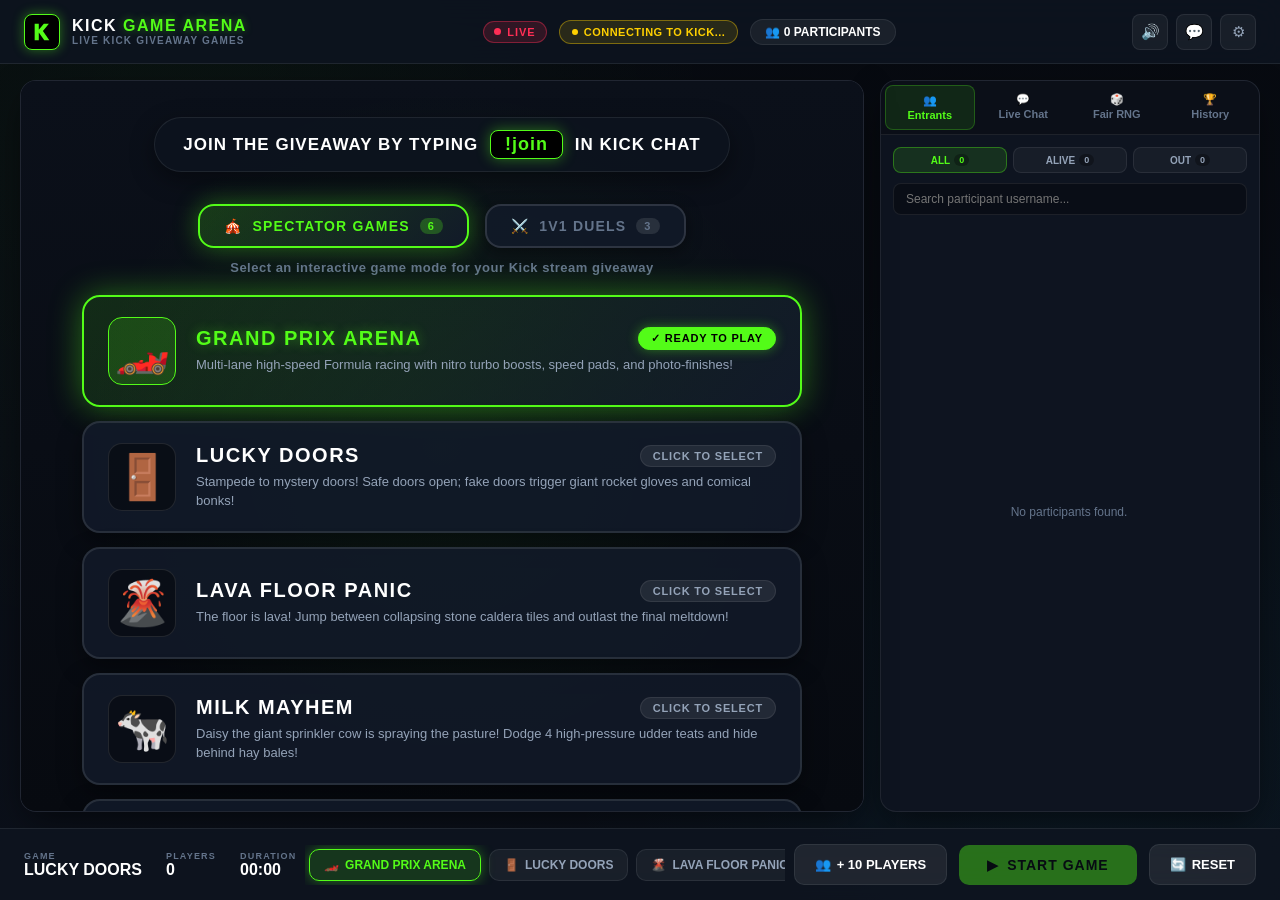
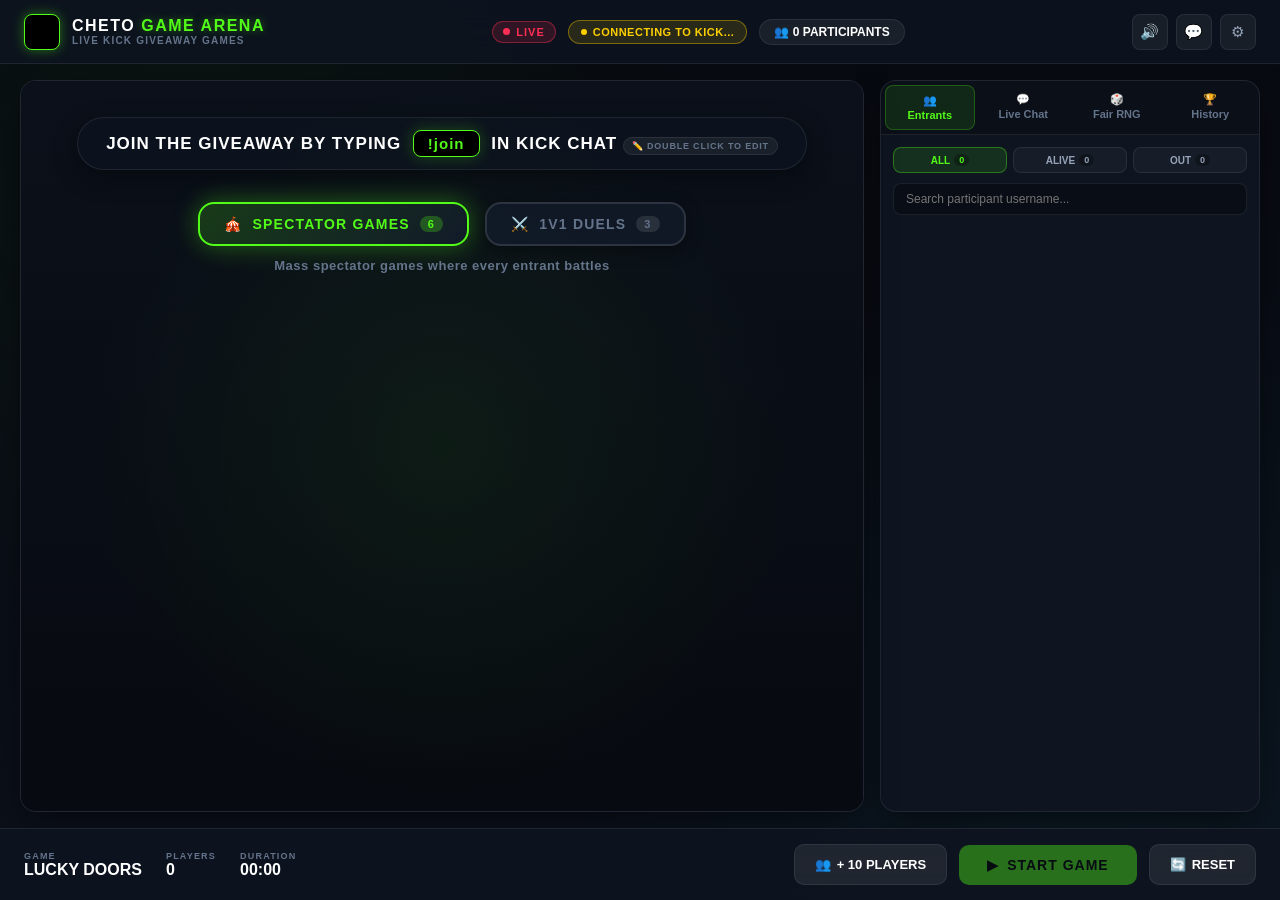
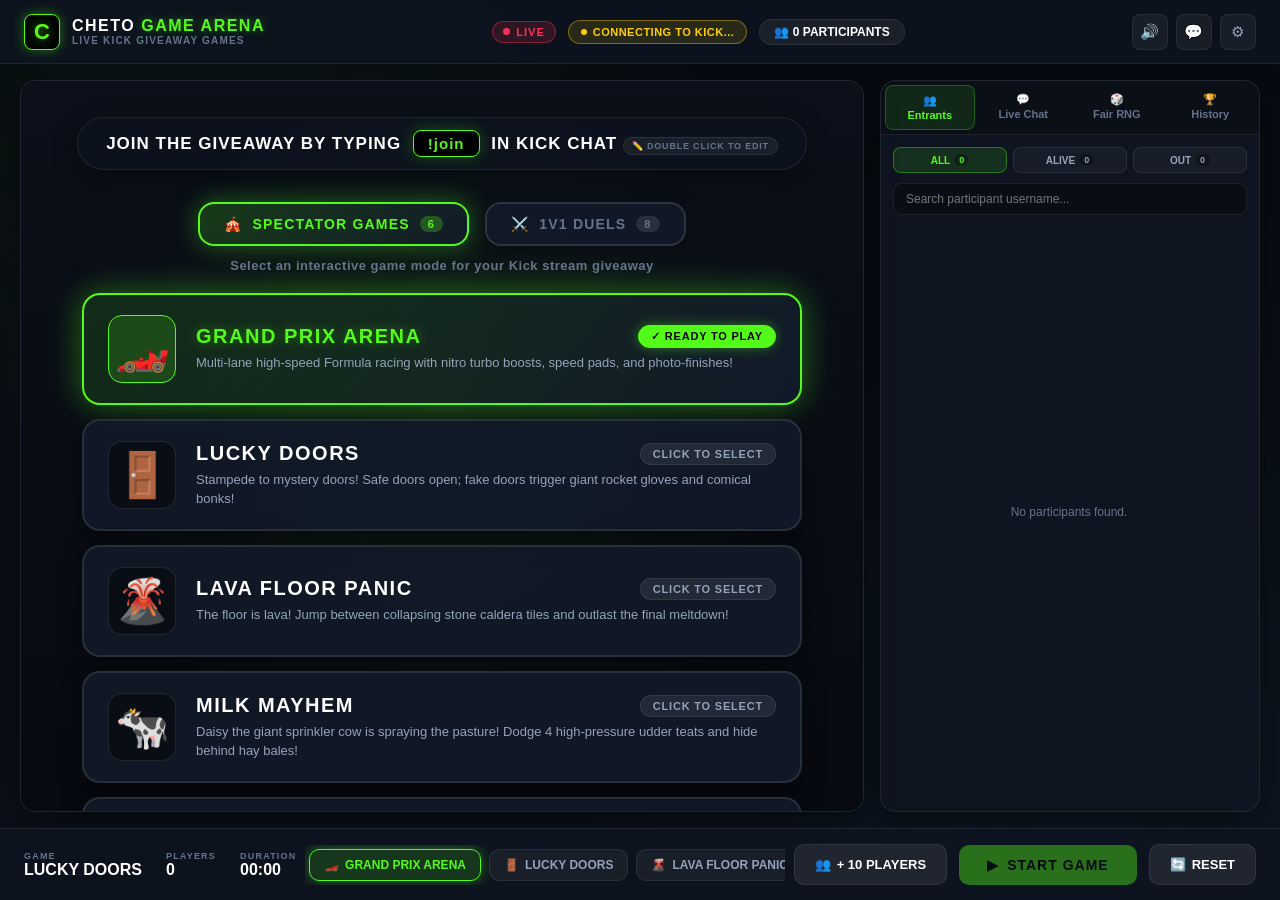
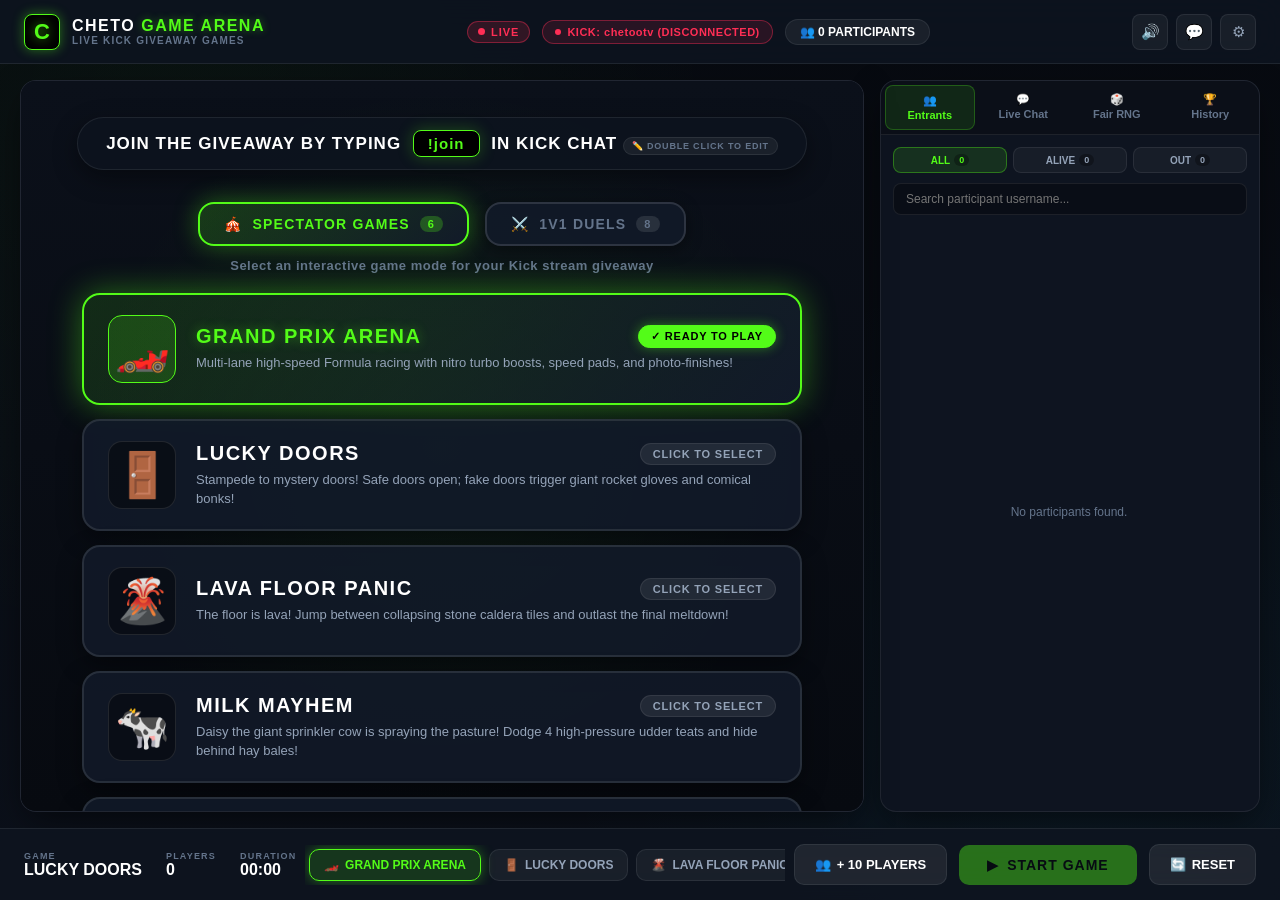
